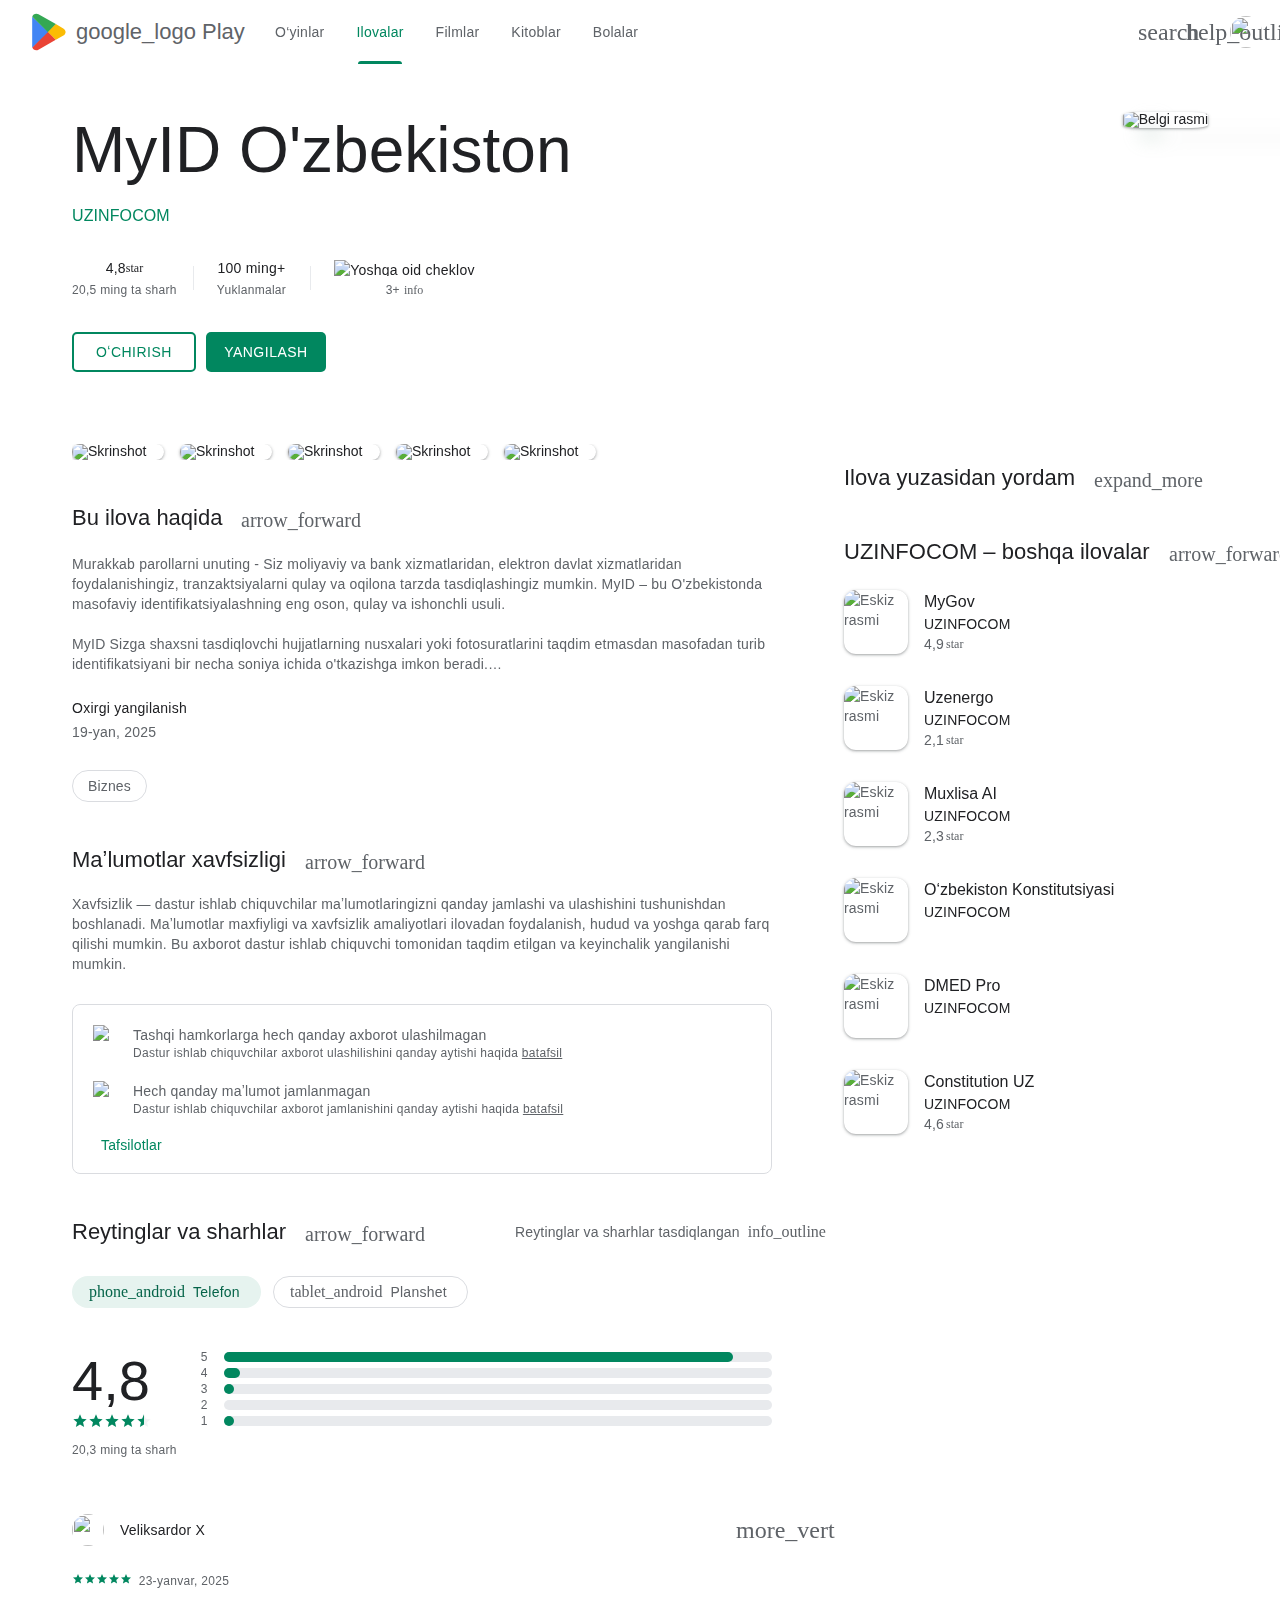
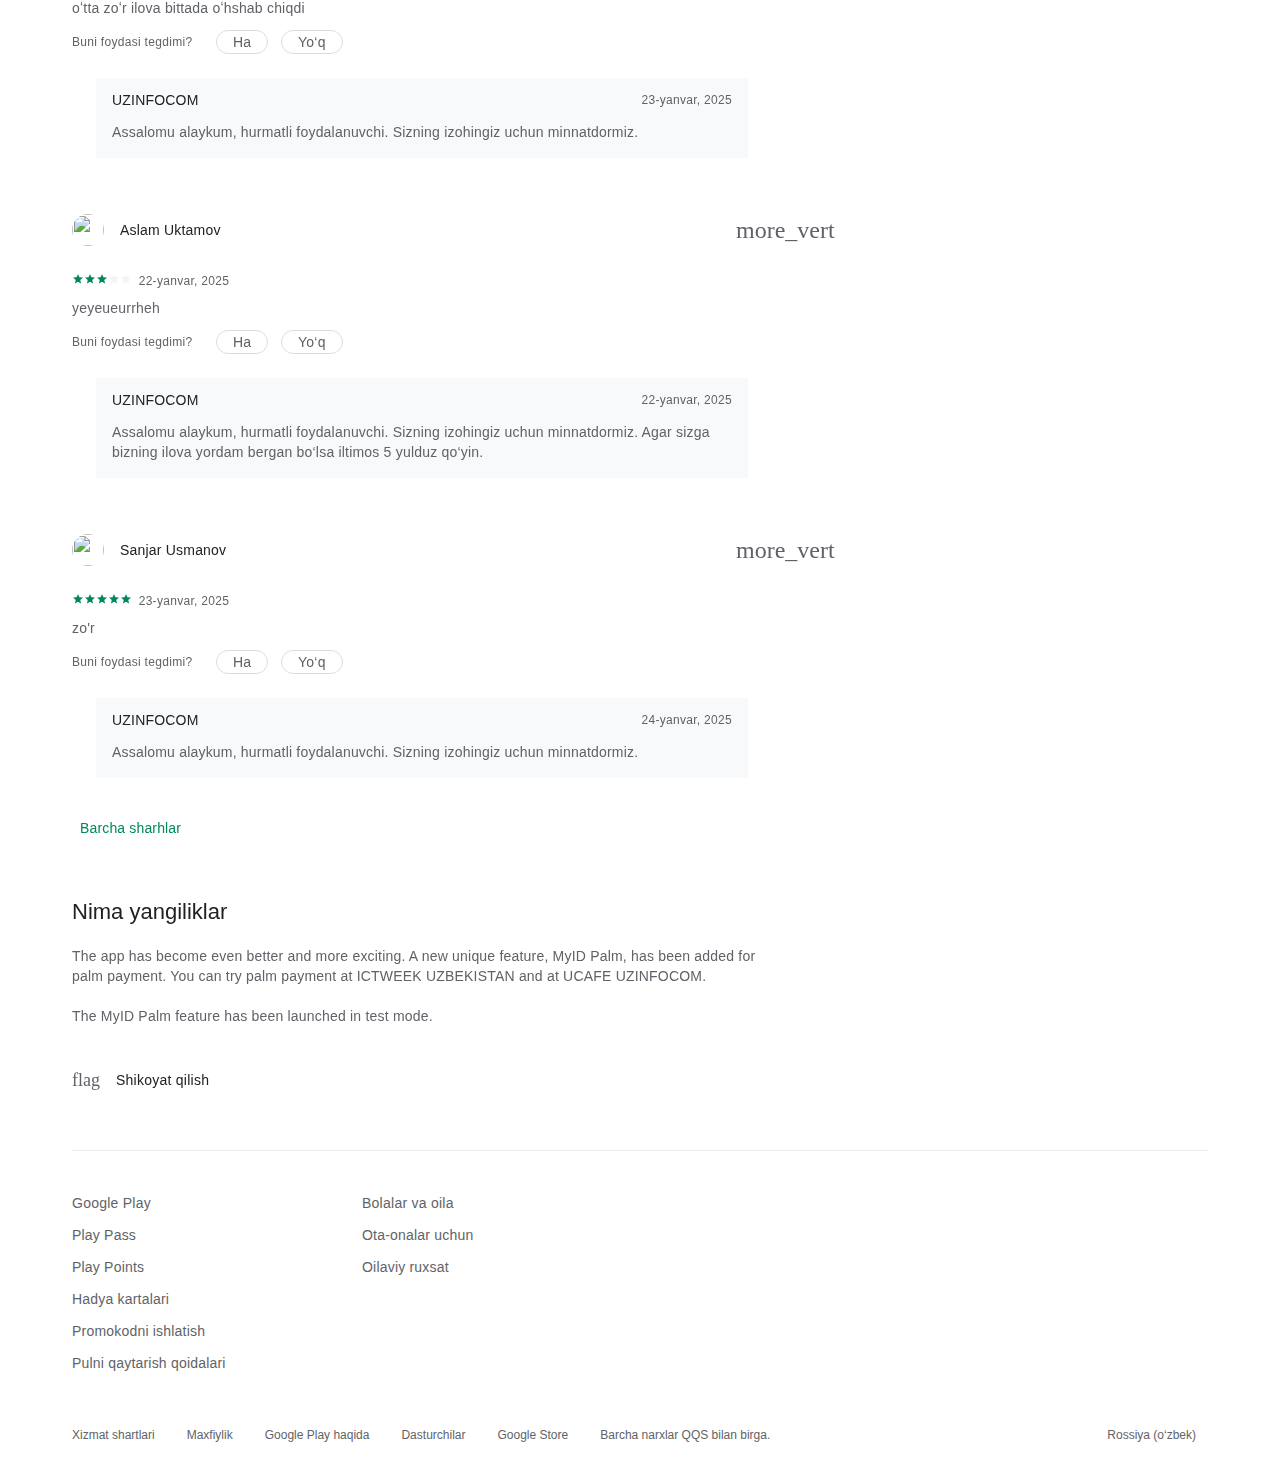
==== play/index.html @ 78b7da62 "Add files via upload" ====
<!doctype html><html lang="uz" dir="ltr"><head><meta charset="UTF-8"><link rel="preconnect" href="#//www.gstatic.com"><meta name="referrer" content="origin"><meta name="viewport" content="width=device-width, initial-scale=1"><meta name="mobile-web-app-capable" content="yes"><meta name="apple-mobile-web-app-capable" content="yes"><meta name="google-site-verification" content="sBw2N8uateIzRr93vmFze5MF_35vMk5F1wG04L5JcJE"><meta name="google-site-verification" content="PJKdyVFC5jlu_l8Wo_hirJkhs1cmitmn44fgpOc3zFc"><link rel="search" href="#/opensearch.xml" type="application/opensearchdescription+xml" title="Google Play"><link rel="shortcut icon" href="#//www.gstatic.com/android/market_images/web/favicon_v3.ico"><script data-id="_gd" nonce="9tKKB5mJsj-QflGeHt2VfQ">window.WIZ_global_data = {"DMjf6c":false,"DpimGf":false,"EBQOHc":[],"EP1ykd":["/_/*","/covid19/exposurenotifications/select","/covid19/exposurenotifications/select/*","/exchange","/exchange/*","/store/ereview","/store/ereview/","/store/linkbuilder","/store/linkbuilder/","/store/movies/device","/store/movies/device/","/web/store/ereview","/web/store/ereview/","/web/store/linkbuilder","/web/store/linkbuilder/","/web/store/movies/device","/web/store/movies/device/"],"FdrFJe":"-4213715317188483031","G8C1sd":"%.@.[[true,null,1],null,[[[]]],null,null,null,null,[null,2],null,null,null,null,null,null,null,null,null,null,null,null,null,null,[1]],[null,[[[]]],null,null,[true]],[null,[[[]]],null,[true]],[null,[[[]]]],null,null,null,null,[[[[]]]],[[[[]]]]]","GWsdKe":"uz","Im6cmf":"/_/PlayStoreUi","LVIXXb":1,"LXELPd":200,"LoQv7e":false,"MGq6v":[],"MLMWEf":2,"MT7f9b":["/PlayStoreDataService.PlayAcquireItemNewSession","Fho1U","Ngbm","/PlayStoreDataService.PlayAcquireItemExistingSession"],"MUE6Ne":"PlayStoreUi","NCxZV":"","Ovad0b":"%.@.null,null,null,\"https://www.gstatic.com/_/boq-play/_/js/k\\u003dboq-play.PlayStoreUi.uz.0Lsben2WWZE.es5.O/am\\u003dR7eZYHT0DSbNAf7R96It/d\\u003d1/excm\\u003d_b,_tp,appdetailsview/ed\\u003d1/dg\\u003d0/wt\\u003d2/ujg\\u003d1/rs\\u003dAB1caFUbRGhOQ_LVgO11_aHCx5FIpVqL3A/m\\u003d_b,_tp\"]","QEwZ9c":"%.@.[8,[20,50]],null,null,[96,108,72,100,27,183,222,8,57,169,110,11,184,16,1,139,152,194,165,68,163,211,9,71,31,195,12,64,151,150,148,113,104,55,56,145,32,34,10,122],[null,null,[[[true,null,1],null,[[[]]],null,null,null,null,[null,2],null,null,null,null,null,null,null,null,null,null,null,null,null,null,[1]],[null,[[[]]],null,null,[true]],[null,[[[]]],null,[true]],[null,[[[]]]],null,null,null,null,[[[[]]]],[[[[]]]]],[[[[7,68],[[1,73,96,103,97,58,50,92,52,112,69,19,31,101,123,74,49,80,20,10,14,79,43,42,139,63,169,95,155]]],[[7,1],[[1,73,96,103,97,58,50,92,52,112,69,19,31,101,123,74,49,80,20,10,14,79,43,42,139,63,169,95,155]]],[[7,31],[[1,73,96,103,97,58,50,92,52,112,69,19,31,101,123,74,49,80,20,10,14,79,43,42,139,63,169,95,155]]],[[7,104],[[1,73,96,103,97,58,50,92,52,112,69,19,31,101,123,74,49,80,20,10,14,79,43,42,139,63,169,95,155]]],[[7,9],[[1,73,96,103,97,58,50,92,52,112,69,19,31,101,123,74,49,80,20,10,14,79,43,42,139,63,169,95,155]]],[[7,8],[[1,73,96,103,97,58,50,92,52,112,69,19,31,101,123,74,49,80,20,10,14,79,43,42,139,63,169,95,155]]],[[7,27],[[1,73,96,103,97,58,50,92,52,112,69,19,31,101,123,74,49,80,20,10,14,79,43,42,139,63,169,95,155]]],[[7,12],[[1,73,96,103,97,58,50,92,52,112,69,19,31,101,123,74,49,80,20,10,14,79,43,42,139,63,169,95,155]]],[[7,65],[[1,73,96,103,97,58,50,92,52,112,69,19,31,101,123,74,49,80,20,10,14,79,43,42,139,63,169,95,155]]],[[7,110],[[1,73,96,103,97,58,50,92,52,112,69,19,31,101,123,74,49,80,20,10,14,79,43,42,139,63,169,95,155]]],[[7,11],[[1,73,96,103,97,58,50,92,52,112,69,19,31,101,123,74,49,80,20,10,14,79,43,42,139,63,169,95,155]]],[[7,56],[[1,73,96,103,97,58,50,92,52,112,69,19,31,101,123,74,49,80,20,10,14,79,43,42,139,63,169,95,155]]],[[7,55],[[1,73,96,103,97,58,50,92,52,112,69,19,31,101,123,74,49,80,20,10,14,79,43,42,139,63,169,95,155]]],[[7,96],[[1,73,96,103,97,58,50,92,52,112,69,19,31,101,123,74,49,80,20,10,14,79,43,42,139,63,169,95,155]]],[[7,10],[[1,73,96,103,97,58,50,92,52,112,69,19,31,101,123,74,49,80,20,10,14,79,43,42,139,63,169,95,155]]],[[7,122],[[1,73,96,103,97,58,50,92,52,112,69,19,31,101,123,74,49,80,20,10,14,79,43,42,139,63,169,95,155]]],[[7,72],[[1,73,96,103,97,58,50,92,52,112,69,19,31,101,123,74,49,80,20,10,14,79,43,42,139,63,169,95,155]]],[[7,71],[[1,73,96,103,97,58,50,92,52,112,69,19,31,101,123,74,49,80,20,10,14,79,43,42,139,63,169,95,155]]],[[7,64],[[1,73,96,103,97,58,50,92,52,112,69,19,31,101,123,74,49,80,20,10,14,79,43,42,139,63,169,95,155]]],[[7,113],[[1,73,96,103,97,58,50,92,52,112,69,19,31,101,123,74,49,80,20,10,14,79,43,42,139,63,169,95,155]]],[[7,139],[[1,73,96,103,97,58,50,92,52,112,69,19,31,101,123,74,49,80,20,10,14,79,43,42,139,63,169,95,155]]],[[7,150],[[1,73,96,103,97,58,50,92,52,112,69,19,31,101,123,74,49,80,20,10,14,79,43,42,139,63,169,95,155]]],[[7,169],[[1,73,96,103,97,58,50,92,52,112,69,19,31,101,123,74,49,80,20,10,14,79,43,42,139,63,169,95,155]]],[[7,165],[[1,73,96,103,97,58,50,92,52,112,69,19,31,101,123,74,49,80,20,10,14,79,43,42,139,63,169,95,155]]],[[7,151],[[1,73,96,103,97,58,50,92,52,112,69,19,31,101,123,74,49,80,20,10,14,79,43,42,139,63,169,95,155]]],[[7,163],[[1,73,96,103,97,58,50,92,52,112,69,19,31,101,123,74,49,80,20,10,14,79,43,42,139,63,169,95,155]]],[[7,32],[[1,73,96,103,97,58,50,92,52,112,69,19,31,101,123,74,49,80,20,10,14,79,43,42,139,63,169,95,155]]],[[7,16],[[1,73,96,103,97,58,50,92,52,112,69,19,31,101,123,74,49,80,20,10,14,79,43,42,139,63,169,95,155]]],[[7,108],[[1,73,96,103,97,58,50,92,52,112,69,19,31,101,123,74,49,80,20,10,14,79,43,42,139,63,169,95,155]]],[[7,100],[[1,73,96,103,97,58,50,92,52,112,69,19,31,101,123,74,49,80,20,10,14,79,43,42,139,63,169,95,155]]],[[7,194],[[1,73,96,103,97,58,50,92,52,112,69,19,31,101,123,74,49,80,20,10,14,79,43,42,139,63,169,95,155]]],[[7,211],[[1,73,96,103,97,58,50,92,52,112,69,19,31,101,123,74,49,80,20,10,14,79,43,42,139,63,169,95,155]]],[[7,184],[[1,73,96,103,97,58,50,92,52,112,69,19,31,101,123,74,49,80,20,10,14,79,43,42,139,63,169,95,155]]],[[7,183],[[1,73,96,103,97,58,50,92,52,112,69,19,31,101,123,74,49,80,20,10,14,79,43,42,139,63,169,95,155]]],[[9,68],[[1,7,9,24,12,31,5,15,27,8,13,10]]],[[9,1],[[1,7,9,24,12,31,5,15,27,8,13,10]]],[[9,31],[[1,7,9,24,12,31,5,15,27,8,13,10]]],[[9,104],[[1,7,9,24,12,31,5,15,27,8,13,10]]],[[9,9],[[1,7,9,24,12,31,5,15,27,8,13,10]]],[[9,8],[[1,7,9,24,12,31,5,15,27,8,13,10]]],[[9,27],[[1,7,9,24,12,31,5,15,27,8,13,10]]],[[9,12],[[1,7,9,24,12,31,5,15,27,8,13,10]]],[[9,65],[[1,7,9,24,12,31,5,15,27,8,13,10]]],[[9,110],[[1,7,9,24,12,31,5,15,27,8,13,10]]],[[9,11],[[1,7,9,24,12,31,5,15,27,8,13,10]]],[[9,56],[[1,7,9,24,12,31,5,15,27,8,13,10]]],[[9,55],[[1,7,9,24,12,31,5,15,27,8,13,10]]],[[9,96],[[1,7,9,24,12,31,5,15,27,8,13,10]]],[[9,10],[[1,7,9,24,12,31,5,15,27,8,13,10]]],[[9,122],[[1,7,9,24,12,31,5,15,27,8,13,10]]],[[9,72],[[1,7,9,24,12,31,5,15,27,8,13,10]]],[[9,71],[[1,7,9,24,12,31,5,15,27,8,13,10]]],[[9,64],[[1,7,9,24,12,31,5,15,27,8,13,10]]],[[9,113],[[1,7,9,24,12,31,5,15,27,8,13,10]]],[[9,139],[[1,7,9,24,12,31,5,15,27,8,13,10]]],[[9,150],[[1,7,9,24,12,31,5,15,27,8,13,10]]],[[9,169],[[1,7,9,24,12,31,5,15,27,8,13,10]]],[[9,165],[[1,7,9,24,12,31,5,15,27,8,13,10]]],[[9,151],[[1,7,9,24,12,31,5,15,27,8,13,10]]],[[9,163],[[1,7,9,24,12,31,5,15,27,8,13,10]]],[[9,32],[[1,7,9,24,12,31,5,15,27,8,13,10]]],[[9,16],[[1,7,9,24,12,31,5,15,27,8,13,10]]],[[9,108],[[1,7,9,24,12,31,5,15,27,8,13,10]]],[[9,100],[[1,7,9,24,12,31,5,15,27,8,13,10]]],[[9,194],[[1,7,9,24,12,31,5,15,27,8,13,10]]],[[9,211],[[1,7,9,24,12,31,5,15,27,8,13,10]]],[[9,184],[[1,7,9,24,12,31,5,15,27,8,13,10]]],[[9,183],[[1,7,9,24,12,31,5,15,27,8,13,10]]],[[17,68],[[1,7,9,25,13,31,5,41,27,8,14,10]]],[[17,1],[[1,7,9,25,13,31,5,41,27,8,14,10]]],[[17,31],[[1,7,9,25,13,31,5,41,27,8,14,10]]],[[17,104],[[1,7,9,25,13,31,5,41,27,8,14,10]]],[[17,9],[[1,7,9,25,13,31,5,41,27,8,14,10]]],[[17,8],[[1,7,9,25,13,31,5,41,27,8,14,10]]],[[17,27],[[1,7,9,25,13,31,5,41,27,8,14,10]]],[[17,12],[[1,7,9,25,13,31,5,41,27,8,14,10]]],[[17,65],[[1,7,9,25,13,31,5,41,27,8,14,10]]],[[17,110],[[1,7,9,25,13,31,5,41,27,8,14,10]]],[[17,11],[[1,7,9,25,13,31,5,41,27,8,14,10]]],[[17,56],[[1,7,9,25,13,31,5,41,27,8,14,10]]],[[17,55],[[1,7,9,25,13,31,5,41,27,8,14,10]]],[[17,96],[[1,7,9,25,13,31,5,41,27,8,14,10]]],[[17,10],[[1,7,9,25,13,31,5,41,27,8,14,10]]],[[17,122],[[1,7,9,25,13,31,5,41,27,8,14,10]]],[[17,72],[[1,7,9,25,13,31,5,41,27,8,14,10]]],[[17,71],[[1,7,9,25,13,31,5,41,27,8,14,10]]],[[17,64],[[1,7,9,25,13,31,5,41,27,8,14,10]]],[[17,113],[[1,7,9,25,13,31,5,41,27,8,14,10]]],[[17,139],[[1,7,9,25,13,31,5,41,27,8,14,10]]],[[17,150],[[1,7,9,25,13,31,5,41,27,8,14,10]]],[[17,169],[[1,7,9,25,13,31,5,41,27,8,14,10]]],[[17,165],[[1,7,9,25,13,31,5,41,27,8,14,10]]],[[17,151],[[1,7,9,25,13,31,5,41,27,8,14,10]]],[[17,163],[[1,7,9,25,13,31,5,41,27,8,14,10]]],[[17,32],[[1,7,9,25,13,31,5,41,27,8,14,10]]],[[17,16],[[1,7,9,25,13,31,5,41,27,8,14,10]]],[[17,108],[[1,7,9,25,13,31,5,41,27,8,14,10]]],[[17,100],[[1,7,9,25,13,31,5,41,27,8,14,10]]],[[17,194],[[1,7,9,25,13,31,5,41,27,8,14,10]]],[[17,211],[[1,7,9,25,13,31,5,41,27,8,14,10]]],[[17,184],[[1,7,9,25,13,31,5,41,27,8,14,10]]],[[17,183],[[1,7,9,25,13,31,5,41,27,8,14,10]]],[[65,68],[[1,5,4,7,11,6]]],[[65,1],[[1,5,4,7,11,6]]],[[65,31],[[1,5,4,7,11,6]]],[[65,104],[[1,5,4,7,11,6]]],[[65,9],[[1,5,4,7,11,6]]],[[65,8],[[1,5,4,7,11,6]]],[[65,27],[[1,5,4,7,11,6]]],[[65,12],[[1,5,4,7,11,6]]],[[65,65],[[1,5,4,7,11,6]]],[[65,110],[[1,5,4,7,11,6]]],[[65,11],[[1,5,4,7,11,6]]],[[65,56],[[1,5,4,7,11,6]]],[[65,55],[[1,5,4,7,11,6]]],[[65,96],[[1,5,4,7,11,6]]],[[65,10],[[1,5,4,7,11,6]]],[[65,122],[[1,5,4,7,11,6]]],[[65,72],[[1,5,4,7,11,6]]],[[65,71],[[1,5,4,7,11,6]]],[[65,64],[[1,5,4,7,11,6]]],[[65,113],[[1,5,4,7,11,6]]],[[65,139],[[1,5,4,7,11,6]]],[[65,150],[[1,5,4,7,11,6]]],[[65,169],[[1,5,4,7,11,6]]],[[65,165],[[1,5,4,7,11,6]]],[[65,151],[[1,5,4,7,11,6]]],[[65,163],[[1,5,4,7,11,6]]],[[65,32],[[1,5,4,7,11,6]]],[[65,16],[[1,5,4,7,11,6]]],[[65,108],[[1,5,4,7,11,6]]],[[65,100],[[1,5,4,7,11,6]]],[[65,194],[[1,5,4,7,11,6]]],[[65,211],[[1,5,4,7,11,6]]],[[65,184],[[1,5,4,7,11,6]]],[[65,183],[[1,5,4,7,11,6]]],[[10,68],[[1,7,6,9,15,8]]],[[10,1],[[1,7,6,9,15,8]]],[[10,31],[[1,7,6,9,15,8]]],[[10,104],[[1,7,6,9,15,8]]],[[10,9],[[1,7,6,9,15,8]]],[[10,8],[[1,7,6,9,15,8]]],[[10,27],[[1,7,6,9,15,8]]],[[10,12],[[1,7,6,9,15,8]]],[[10,65],[[1,7,6,9,15,8]]],[[10,110],[[1,7,6,9,15,8]]],[[10,11],[[1,7,6,9,15,8]]],[[10,56],[[1,7,6,9,15,8]]],[[10,55],[[1,7,6,9,15,8]]],[[10,96],[[1,7,6,9,15,8]]],[[10,10],[[1,7,6,9,15,8]]],[[10,122],[[1,7,6,9,15,8]]],[[10,72],[[1,7,6,9,15,8]]],[[10,71],[[1,7,6,9,15,8]]],[[10,64],[[1,7,6,9,15,8]]],[[10,113],[[1,7,6,9,15,8]]],[[10,139],[[1,7,6,9,15,8]]],[[10,150],[[1,7,6,9,15,8]]],[[10,169],[[1,7,6,9,15,8]]],[[10,165],[[1,7,6,9,15,8]]],[[10,151],[[1,7,6,9,15,8]]],[[10,163],[[1,7,6,9,15,8]]],[[10,32],[[1,7,6,9,15,8]]],[[10,16],[[1,7,6,9,15,8]]],[[10,108],[[1,7,6,9,15,8]]],[[10,100],[[1,7,6,9,15,8]]],[[10,194],[[1,7,6,9,15,8]]],[[10,211],[[1,7,6,9,15,8]]],[[10,184],[[1,7,6,9,15,8]]],[[10,183],[[1,7,6,9,15,8]]],[[58,68],[[5,3,1,2,6,8]]],[[58,1],[[5,3,1,2,6,8]]],[[58,31],[[5,3,1,2,6,8]]],[[58,104],[[5,3,1,2,6,8]]],[[58,9],[[5,3,1,2,6,8]]],[[58,8],[[5,3,1,2,6,8]]],[[58,27],[[5,3,1,2,6,8]]],[[58,12],[[5,3,1,2,6,8]]],[[58,65],[[5,3,1,2,6,8]]],[[58,110],[[5,3,1,2,6,8]]],[[58,11],[[5,3,1,2,6,8]]],[[58,56],[[5,3,1,2,6,8]]],[[58,55],[[5,3,1,2,6,8]]],[[58,96],[[5,3,1,2,6,8]]],[[58,10],[[5,3,1,2,6,8]]],[[58,122],[[5,3,1,2,6,8]]],[[58,72],[[5,3,1,2,6,8]]],[[58,71],[[5,3,1,2,6,8]]],[[58,64],[[5,3,1,2,6,8]]],[[58,113],[[5,3,1,2,6,8]]],[[58,139],[[5,3,1,2,6,8]]],[[58,150],[[5,3,1,2,6,8]]],[[58,169],[[5,3,1,2,6,8]]],[[58,165],[[5,3,1,2,6,8]]],[[58,151],[[5,3,1,2,6,8]]],[[58,163],[[5,3,1,2,6,8]]],[[58,32],[[5,3,1,2,6,8]]],[[58,16],[[5,3,1,2,6,8]]],[[58,108],[[5,3,1,2,6,8]]],[[58,100],[[5,3,1,2,6,8]]],[[58,194],[[5,3,1,2,6,8]]],[[58,211],[[5,3,1,2,6,8]]],[[58,184],[[5,3,1,2,6,8]]],[[58,183],[[5,3,1,2,6,8]]],[[44,68],[[3,4,9,6,7,2,8,1,10,11,5]]],[[44,1],[[3,4,9,6,7,2,8,1,10,11,5]]],[[44,31],[[3,4,9,6,7,2,8,1,10,11,5]]],[[44,104],[[3,4,9,6,7,2,8,1,10,11,5]]],[[44,9],[[3,4,9,6,7,2,8,1,10,11,5]]],[[44,8],[[3,4,9,6,7,2,8,1,10,11,5]]],[[44,27],[[3,4,9,6,7,2,8,1,10,11,5]]],[[44,12],[[3,4,9,6,7,2,8,1,10,11,5]]],[[44,65],[[3,4,9,6,7,2,8,1,10,11,5]]],[[44,110],[[3,4,9,6,7,2,8,1,10,11,5]]],[[44,11],[[3,4,9,6,7,2,8,1,10,11,5]]],[[44,56],[[3,4,9,6,7,2,8,1,10,11,5]]],[[44,55],[[3,4,9,6,7,2,8,1,10,11,5]]],[[44,96],[[3,4,9,6,7,2,8,1,10,11,5]]],[[44,10],[[3,4,9,6,7,2,8,1,10,11,5]]],[[44,122],[[3,4,9,6,7,2,8,1,10,11,5]]],[[44,72],[[3,4,9,6,7,2,8,1,10,11,5]]],[[44,71],[[3,4,9,6,7,2,8,1,10,11,5]]],[[44,64],[[3,4,9,6,7,2,8,1,10,11,5]]],[[44,113],[[3,4,9,6,7,2,8,1,10,11,5]]],[[44,139],[[3,4,9,6,7,2,8,1,10,11,5]]],[[44,150],[[3,4,9,6,7,2,8,1,10,11,5]]],[[44,169],[[3,4,9,6,7,2,8,1,10,11,5]]],[[44,165],[[3,4,9,6,7,2,8,1,10,11,5]]],[[44,151],[[3,4,9,6,7,2,8,1,10,11,5]]],[[44,163],[[3,4,9,6,7,2,8,1,10,11,5]]],[[44,32],[[3,4,9,6,7,2,8,1,10,11,5]]],[[44,16],[[3,4,9,6,7,2,8,1,10,11,5]]],[[44,108],[[3,4,9,6,7,2,8,1,10,11,5]]],[[44,100],[[3,4,9,6,7,2,8,1,10,11,5]]],[[44,194],[[3,4,9,6,7,2,8,1,10,11,5]]],[[44,211],[[3,4,9,6,7,2,8,1,10,11,5]]],[[44,184],[[3,4,9,6,7,2,8,1,10,11,5]]],[[44,183],[[3,4,9,6,7,2,8,1,10,11,5]]],[[1,68],[[1,5,14,38,19,29,34,4,12,11,6,30,43,40,42,16,10,7]]],[[1,1],[[1,5,14,38,19,29,34,4,12,11,6,30,43,40,42,16,10,7]]],[[1,31],[[1,5,14,38,19,29,34,4,12,11,6,30,43,40,42,16,10,7]]],[[1,104],[[1,5,14,38,19,29,34,4,12,11,6,30,43,40,42,16,10,7]]],[[1,9],[[1,5,14,38,19,29,34,4,12,11,6,30,43,40,42,16,10,7]]],[[1,8],[[1,5,14,38,19,29,34,4,12,11,6,30,43,40,42,16,10,7]]],[[1,27],[[1,5,14,38,19,29,34,4,12,11,6,30,43,40,42,16,10,7]]],[[1,12],[[1,5,14,38,19,29,34,4,12,11,6,30,43,40,42,16,10,7]]],[[1,65],[[1,5,14,38,19,29,34,4,12,11,6,30,43,40,42,16,10,7]]],[[1,110],[[1,5,14,38,19,29,34,4,12,11,6,30,43,40,42,16,10,7]]],[[1,11],[[1,5,14,38,19,29,34,4,12,11,6,30,43,40,42,16,10,7]]],[[1,56],[[1,5,14,38,19,29,34,4,12,11,6,30,43,40,42,16,10,7]]],[[1,55],[[1,5,14,38,19,29,34,4,12,11,6,30,43,40,42,16,10,7]]],[[1,96],[[1,5,14,38,19,29,34,4,12,11,6,30,43,40,42,16,10,7]]],[[1,10],[[1,5,14,38,19,29,34,4,12,11,6,30,43,40,42,16,10,7]]],[[1,122],[[1,5,14,38,19,29,34,4,12,11,6,30,43,40,42,16,10,7]]],[[1,72],[[1,5,14,38,19,29,34,4,12,11,6,30,43,40,42,16,10,7]]],[[1,71],[[1,5,14,38,19,29,34,4,12,11,6,30,43,40,42,16,10,7]]],[[1,64],[[1,5,14,38,19,29,34,4,12,11,6,30,43,40,42,16,10,7]]],[[1,113],[[1,5,14,38,19,29,34,4,12,11,6,30,43,40,42,16,10,7]]],[[1,139],[[1,5,14,38,19,29,34,4,12,11,6,30,43,40,42,16,10,7]]],[[1,150],[[1,5,14,38,19,29,34,4,12,11,6,30,43,40,42,16,10,7]]],[[1,169],[[1,5,14,38,19,29,34,4,12,11,6,30,43,40,42,16,10,7]]],[[1,165],[[1,5,14,38,19,29,34,4,12,11,6,30,43,40,42,16,10,7]]],[[1,151],[[1,5,14,38,19,29,34,4,12,11,6,30,43,40,42,16,10,7]]],[[1,163],[[1,5,14,38,19,29,34,4,12,11,6,30,43,40,42,16,10,7]]],[[1,32],[[1,5,14,38,19,29,34,4,12,11,6,30,43,40,42,16,10,7]]],[[1,16],[[1,5,14,38,19,29,34,4,12,11,6,30,43,40,42,16,10,7]]],[[1,108],[[1,5,14,38,19,29,34,4,12,11,6,30,43,40,42,16,10,7]]],[[1,100],[[1,5,14,38,19,29,34,4,12,11,6,30,43,40,42,16,10,7]]],[[1,194],[[1,5,14,38,19,29,34,4,12,11,6,30,43,40,42,16,10,7]]],[[1,211],[[1,5,14,38,19,29,34,4,12,11,6,30,43,40,42,16,10,7]]],[[1,184],[[1,5,14,38,19,29,34,4,12,11,6,30,43,40,42,16,10,7]]],[[1,183],[[1,5,14,38,19,29,34,4,12,11,6,30,43,40,42,16,10,7]]],[[4,68],[[1,3,5,4,7,6,11,19,21,17,15,12,16,20]]],[[4,1],[[1,3,5,4,7,6,11,19,21,17,15,12,16,20]]],[[4,31],[[1,3,5,4,7,6,11,19,21,17,15,12,16,20]]],[[4,104],[[1,3,5,4,7,6,11,19,21,17,15,12,16,20]]],[[4,9],[[1,3,5,4,7,6,11,19,21,17,15,12,16,20]]],[[4,8],[[1,3,5,4,7,6,11,19,21,17,15,12,16,20]]],[[4,27],[[1,3,5,4,7,6,11,19,21,17,15,12,16,20]]],[[4,12],[[1,3,5,4,7,6,11,19,21,17,15,12,16,20]]],[[4,65],[[1,3,5,4,7,6,11,19,21,17,15,12,16,20]]],[[4,110],[[1,3,5,4,7,6,11,19,21,17,15,12,16,20]]],[[4,11],[[1,3,5,4,7,6,11,19,21,17,15,12,16,20]]],[[4,56],[[1,3,5,4,7,6,11,19,21,17,15,12,16,20]]],[[4,55],[[1,3,5,4,7,6,11,19,21,17,15,12,16,20]]],[[4,96],[[1,3,5,4,7,6,11,19,21,17,15,12,16,20]]],[[4,10],[[1,3,5,4,7,6,11,19,21,17,15,12,16,20]]],[[4,122],[[1,3,5,4,7,6,11,19,21,17,15,12,16,20]]],[[4,72],[[1,3,5,4,7,6,11,19,21,17,15,12,16,20]]],[[4,71],[[1,3,5,4,7,6,11,19,21,17,15,12,16,20]]],[[4,64],[[1,3,5,4,7,6,11,19,21,17,15,12,16,20]]],[[4,113],[[1,3,5,4,7,6,11,19,21,17,15,12,16,20]]],[[4,139],[[1,3,5,4,7,6,11,19,21,17,15,12,16,20]]],[[4,150],[[1,3,5,4,7,6,11,19,21,17,15,12,16,20]]],[[4,169],[[1,3,5,4,7,6,11,19,21,17,15,12,16,20]]],[[4,165],[[1,3,5,4,7,6,11,19,21,17,15,12,16,20]]],[[4,151],[[1,3,5,4,7,6,11,19,21,17,15,12,16,20]]],[[4,163],[[1,3,5,4,7,6,11,19,21,17,15,12,16,20]]],[[4,32],[[1,3,5,4,7,6,11,19,21,17,15,12,16,20]]],[[4,16],[[1,3,5,4,7,6,11,19,21,17,15,12,16,20]]],[[4,108],[[1,3,5,4,7,6,11,19,21,17,15,12,16,20]]],[[4,100],[[1,3,5,4,7,6,11,19,21,17,15,12,16,20]]],[[4,194],[[1,3,5,4,7,6,11,19,21,17,15,12,16,20]]],[[4,211],[[1,3,5,4,7,6,11,19,21,17,15,12,16,20]]],[[4,184],[[1,3,5,4,7,6,11,19,21,17,15,12,16,20]]],[[4,183],[[1,3,5,4,7,6,11,19,21,17,15,12,16,20]]],[[3,68],[[1,5,14,4,10,17]]],[[3,1],[[1,5,14,4,10,17]]],[[3,31],[[1,5,14,4,10,17]]],[[3,104],[[1,5,14,4,10,17]]],[[3,9],[[1,5,14,4,10,17]]],[[3,8],[[1,5,14,4,10,17]]],[[3,27],[[1,5,14,4,10,17]]],[[3,12],[[1,5,14,4,10,17]]],[[3,65],[[1,5,14,4,10,17]]],[[3,110],[[1,5,14,4,10,17]]],[[3,11],[[1,5,14,4,10,17]]],[[3,56],[[1,5,14,4,10,17]]],[[3,55],[[1,5,14,4,10,17]]],[[3,96],[[1,5,14,4,10,17]]],[[3,10],[[1,5,14,4,10,17]]],[[3,122],[[1,5,14,4,10,17]]],[[3,72],[[1,5,14,4,10,17]]],[[3,71],[[1,5,14,4,10,17]]],[[3,64],[[1,5,14,4,10,17]]],[[3,113],[[1,5,14,4,10,17]]],[[3,139],[[1,5,14,4,10,17]]],[[3,150],[[1,5,14,4,10,17]]],[[3,169],[[1,5,14,4,10,17]]],[[3,165],[[1,5,14,4,10,17]]],[[3,151],[[1,5,14,4,10,17]]],[[3,163],[[1,5,14,4,10,17]]],[[3,32],[[1,5,14,4,10,17]]],[[3,16],[[1,5,14,4,10,17]]],[[3,108],[[1,5,14,4,10,17]]],[[3,100],[[1,5,14,4,10,17]]],[[3,194],[[1,5,14,4,10,17]]],[[3,211],[[1,5,14,4,10,17]]],[[3,184],[[1,5,14,4,10,17]]],[[3,183],[[1,5,14,4,10,17]]],[[2,68],[[1,5,7,4,13,16,12,18]]],[[2,1],[[1,5,7,4,13,16,12,18]]],[[2,31],[[1,5,7,4,13,16,12,18]]],[[2,104],[[1,5,7,4,13,16,12,18]]],[[2,9],[[1,5,7,4,13,16,12,18]]],[[2,8],[[1,5,7,4,13,16,12,18]]],[[2,27],[[1,5,7,4,13,16,12,18]]],[[2,12],[[1,5,7,4,13,16,12,18]]],[[2,65],[[1,5,7,4,13,16,12,18]]],[[2,110],[[1,5,7,4,13,16,12,18]]],[[2,11],[[1,5,7,4,13,16,12,18]]],[[2,56],[[1,5,7,4,13,16,12,18]]],[[2,55],[[1,5,7,4,13,16,12,18]]],[[2,96],[[1,5,7,4,13,16,12,18]]],[[2,10],[[1,5,7,4,13,16,12,18]]],[[2,122],[[1,5,7,4,13,16,12,18]]],[[2,72],[[1,5,7,4,13,16,12,18]]],[[2,71],[[1,5,7,4,13,16,12,18]]],[[2,64],[[1,5,7,4,13,16,12,18]]],[[2,113],[[1,5,7,4,13,16,12,18]]],[[2,139],[[1,5,7,4,13,16,12,18]]],[[2,150],[[1,5,7,4,13,16,12,18]]],[[2,169],[[1,5,7,4,13,16,12,18]]],[[2,165],[[1,5,7,4,13,16,12,18]]],[[2,151],[[1,5,7,4,13,16,12,18]]],[[2,163],[[1,5,7,4,13,16,12,18]]],[[2,32],[[1,5,7,4,13,16,12,18]]],[[2,16],[[1,5,7,4,13,16,12,18]]],[[2,108],[[1,5,7,4,13,16,12,18]]],[[2,100],[[1,5,7,4,13,16,12,18]]],[[2,194],[[1,5,7,4,13,16,12,18]]],[[2,211],[[1,5,7,4,13,16,12,18]]],[[2,184],[[1,5,7,4,13,16,12,18]]],[[2,183],[[1,5,7,4,13,16,12,18]]]]]],null,null,[[[1,2],[10,8,9]]]]","Qg1lib":"%.@.[\"com.ncsoft.lineagem19\",\"com.ncsoft.lineage2m19\",\"com.ncsoft.bns2\",\"com.ncsoft.bns219\",\"com.ncsoft.lineage2mjp\",\"com.ncsoft.lineage2mtw\",\"com.ncsoft.lineagew\",\"com.ncsoft.lineage2mnu\",\"jp.co.ncjapan.janryumon\",\"jp.co.ncjapan.lineagem\"]]","QrtxK":"","S06Grb":"","S6lZl":113040485,"SokvV":[3,4,5],"TSDtV":"%.@.[[null,[[45646511,2,null,null,null,null,\"HG5wN\"],[45585585,null,false,null,null,null,\"RazRib\"],[45656778,null,null,null,null,null,\"GsBGQd\",[\"[]\"]],[45532426,null,true,null,null,null,\"EnMXV\"],[45585581,null,false,null,null,null,\"rk1jkd\"],[45585579,null,true,null,null,null,\"KPR7X\"],[45585528,null,true,null,null,null,\"Zmw3oc\"],[45585564,null,false,null,null,null,\"Mutdpf\"],[45585552,null,null,null,\"\",null,\"fpvLbe\"],[45619583,null,true,null,null,null,\"X1abfc\"],[45585521,null,true,null,null,null,\"tb9LT\"],[45585519,null,false,null,null,null,\"OebZcd\"],[45585526,null,false,null,null,null,\"WuTPob\"],[45532425,null,true,null,null,null,\"EYlEjd\"],[45585531,3,null,null,null,null,\"RBBelb\"],[45585523,null,false,null,null,null,\"FJKcPe\"],[45645452,null,false,null,null,null,\"j7LdIc\"],[45585511,null,false,null,null,null,\"nKqANc\"],[45671179,null,false,null,null,null,\"s9jHdd\"],[45585532,null,null,null,\"oboCvq5vH0rgezWbrRm0PMBx6ZoV\",null,\"IL7Jl\"],[45585525,null,false,null,null,null,\"ARMxqe\"],[45621481,null,true,null,null,null,\"v4bKEc\"],[45532447,null,null,null,null,null,\"clz8We\",[\"[]\"]],[45674262,null,false,null,null,null,\"UXkjfc\"],[45585604,null,false,null,null,null,\"aD8FJf\"],[45532420,null,true,null,null,null,\"vqgQZb\"],[45452104,null,null,null,\"https://families.google.com\",null,\"gnTgwc\"],[45585520,null,false,null,null,null,\"fprT2c\"],[45585518,null,true,null,null,null,\"i2PEZd\"],[45585543,null,null,null,\"https://play.google.com\",null,\"Mrhm1c\"],[45585569,null,false,null,null,null,\"Zy7HEe\"],[45658997,7,null,null,null,null,\"BIe4\"],[45532422,null,false,null,null,null,\"I7Folf\"],[45585548,null,true,null,null,null,\"fB4c4d\"],[45585607,null,false,null,null,null,\"eQLVof\"],[45450722,null,true,null,null,null,\"b1Rcdc\"],[45630925,null,false,null,null,null,\"aRrBV\"],[45585576,null,false,null,null,null,\"aQtb3d\"],[45648689,null,false,null,null,null,\"oQYjuf\"],[45585544,65,null,null,null,null,\"MhR8Kc\"],[45585570,-1,null,null,null,null,\"Qrnzfb\"],[45625922,3,null,null,null,null,\"i3Plnc\"],[45648604,null,false,null,null,null,\"fnQjTe\"],[45653637,null,true,null,null,null,\"FvcKPe\"],[45628713,null,true,null,null,null,\"pU8Hj\"],[45585596,null,true,null,null,null,\"Zffwxe\"],[45630926,null,false,null,null,null,\"s8pm2b\"],[45585562,null,true,null,null,null,\"dReiAb\"],[45585557,5000,null,null,null,null,\"LoidIe\"],[45585599,null,false,null,null,null,\"E7CtC\"],[45585567,null,true,null,null,null,\"Pe42Jb\"],[45585593,null,false,null,null,null,\"rPAkde\"],[45585546,null,false,null,null,null,\"ptiYyf\"],[45585545,2000,null,null,null,null,\"p5PULb\"],[45585539,null,true,null,null,null,\"tg9VQb\"],[45585595,null,false,null,null,null,\"DfjUYc\"],[45585527,null,true,null,null,null,\"ZKaGye\"],[45532421,null,null,null,\"https://support.google.com/googleplay?p\\u003dgames_pc_release_notes\",null,\"foOPBb\"],[45532445,30,null,null,null,null,\"poOT1b\"],[45626643,null,null,null,null,null,\"INatoc\",[\"[2419200]\"]],[45585561,null,true,null,null,null,\"FruO9e\"],[45585522,null,true,null,null,null,\"MPFWAf\"],[45585594,null,true,null,null,null,\"aUHtTb\"],[45585524,null,false,null,null,null,\"chNFw\"],[45616008,null,true,null,null,null,\"nsjXTe\"],[45653450,null,false,null,null,null,\"Ujqgvf\"],[45585588,null,true,null,null,null,\"I6Irt\"],[45459555,null,false,null,null,null,\"Imeoqb\"],[45585575,null,false,null,null,null,\"THgybb\"],[45585553,10000,null,null,null,null,\"tyGGu\"],[45532436,null,null,null,\"\",null,\"M7114\"],[45585536,null,true,null,null,null,\"cx4Apd\"],[45585515,15,null,null,null,null,\"a2PsTd\"],[45585535,null,null,null,\"\",null,\"CaTpee\"],[45585592,null,null,null,\"https://families.google.com\",null,\"KgdN3d\"],[45585605,null,false,null,null,null,\"pEzADd\"],[45585580,null,false,null,null,null,\"pR1E8b\"],[45617043,null,false,null,null,null,\"CXYpbb\"],[45619584,null,false,null,null,null,\"P0IDhd\"],[45638729,null,true,null,null,null,\"K5OgTb\"],[45572245,null,null,null,\"G-Q7475KZCHL\",null,\"HZEuqe\"],[45585533,null,null,null,\"EMTzwN3hq0rgezWbrRm0T5m6zUtL\",null,\"V29TZc\"],[45532429,null,null,null,null,null,\"KFjJhc\",[\"[[\\\"https://play.google.com\\\",\\\"https://tokenized.play.google.com\\\",\\\"https://drive.google.com\\\",\\\"https://photos.google.com\\\",\\\"https://one.google.com\\\",\\\"https://mail.google.com\\\",\\\"https://meet.google.com\\\",\\\"https://calendar.google.com\\\",\\\"https://www.google.com\\\"]]\"]],[45532428,null,false,null,null,null,\"B3n0Re\"],[45585549,null,false,null,null,null,\"SM46zb\"],[45615497,null,null,null,null,null,\"rewb0\",[\"[300]\"]],[45585555,null,true,null,null,null,\"psXqCf\"],[45532449,null,true,null,null,null,\"QYb5sd\"],[45658781,null,false,null,null,null,\"HiMdMe\"],[45620249,null,true,null,null,null,\"A8WXbf\"],[45585540,null,true,null,null,null,\"Xg44sf\"],[45646424,null,true,null,null,null,\"fU3wG\"],[45450723,null,false,null,null,null,\"XQkE7e\"],[45634063,null,true,null,null,null,\"LMeqrb\"],[45585602,null,false,null,null,null,\"GFlWae\"],[45617377,null,false,null,null,null,\"g0eaqd\"],[45585586,null,true,null,null,null,\"LYd92\"],[45615496,null,null,null,null,null,\"Y5NaYc\",[\"[5]\"]],[45622438,null,true,null,null,null,\"wjMsJf\"],[45669546,null,false,null,null,null,\"RiEJG\"],[45585559,null,null,null,\"https://debug-settings.corp.google.com/play\",null,\"CyQivc\"],[45585537,null,true,null,null,null,\"AcwUne\"],[45670958,null,false,null,null,null,\"s1HSU\"],[45634790,null,true,null,null,null,\"RmlKNe\"],[45585566,null,false,null,null,null,\"d9CX6d\"],[45663671,null,true,null,null,null,\"oB3lz\"],[45532443,200,null,null,null,null,\"qGolp\"],[45572247,null,false,null,null,null,\"AQkWn\"],[45634053,null,true,null,null,null,\"u7xT\"],[45532424,null,null,null,null,null,\"WQ8Xbc\",[\"[2]\"]],[45585587,null,false,null,null,null,\"bAz1Mc\"],[45585600,null,false,null,null,null,\"pzAK0c\"],[45637887,null,true,null,null,null,\"fKCPn\"],[45613903,null,false,null,null,null,\"RWXOjd\"],[45585582,null,null,null,\"6LcA2tEZAAAAAJj7FTYTF9cZ4NL3ShgBCBfkWov0\",null,\"OjalFd\"],[45638728,null,null,null,null,null,\"llWJAe\",[\"[[\\\"9sBqvA3ko6Q\\\",\\\"i4b9kPaBScI.P\\\"]]\"]],[45622048,null,true,null,null,null,\"cTfn2d\"],[45532437,null,null,null,\"GTM-K59689F\",null,\"VPz2Af\"],[45585551,null,true,null,null,null,\"IQs8t\"],[45585603,null,false,null,null,null,\"gyEuAb\"],[45585512,null,false,null,null,null,\"J8YB1e\"],[45585565,null,true,null,null,null,\"A0DEmf\"],[45622636,null,false,null,null,null,\"VYC7gf\"],[45647162,null,true,null,null,null,\"OgTQLd\"],[45585560,null,true,null,null,null,\"cr1v5e\"],[45585534,null,null,null,\"https://tokenized.play.google.com\",null,\"PQLgYe\"],[45622643,null,true,null,null,null,\"FFHzG\"],[45616217,null,false,null,null,null,\"x4Hlt\"],[45532435,null,null,null,\"UA-19995903-1\",null,\"nnMukb\"],[45532438,null,true,null,null,null,\"NIiK2e\"],[45585514,null,false,null,null,null,\"ULJnKc\"],[45585578,null,true,null,null,null,\"tLoQze\"],[45585590,null,false,null,null,null,\"PYSMNe\"],[45532448,null,false,null,null,null,\"aaCYGd\"],[45585598,null,true,null,null,null,\"HTQoVd\"],[45532444,30,null,null,null,null,\"VtjFgf\"],[45532439,null,false,null,null,null,\"jyWqRb\"],[45585574,null,false,null,null,null,\"Dc2VOe\"],[45585568,null,false,null,null,null,\"a7h6Jd\"],[45633874,null,false,null,null,null,\"mlJWCb\"],[45585510,null,false,null,null,null,\"erJFye\"],[45572246,null,true,null,null,null,\"zRvUdd\"],[45585577,null,false,null,null,null,\"Me2lie\"],[45585572,null,false,null,null,null,\"W2t1Bc\"],[45532440,null,true,null,null,null,\"RVkehb\"],[45532433,null,null,null,\"https://support.google.com/googleplay?p\\u003dpc_requirements\",null,\"RgZinf\"],[45673254,null,false,null,null,null,\"Xz0H1b\"],[45626265,null,null,null,null,null,\"AHh4wc\",[\"[[\\\"com.devsisters.cba\\\",\\\"com.gameloft.anmp.disney.speedstorm\\\",\\\"com.krafton.dndm\\\",\\\"com.proxima.dfm\\\"]]\"]],[45572248,null,false,null,null,null,\"CT79jb\"],[45585541,null,true,null,null,null,\"rMkm6b\"],[45631268,null,false,null,null,null,\"d6er6c\"],[45639339,null,false,null,null,null,\"jQsGwf\"],[45585550,null,null,null,\"https://tokenized.play.google.com\",null,\"kh7qD\"],[45585606,null,false,null,null,null,\"dZjedc\"],[45585597,null,true,null,null,null,\"D3c8W\"],[45669179,null,null,null,null,null,\"x3oAMb\",[\"[[\\\"fbtag;no_certification_tier_untested\\\"]]\"]],[45585573,null,true,null,null,null,\"CIotCd\"],[45585556,null,true,null,null,null,\"PV2moe\"],[45532442,15,null,null,null,null,\"mDVxV\"],[45670261,null,true,null,null,null,\"cfampf\"],[45532427,null,false,null,null,null,\"ve3eab\"],[45585601,null,false,null,null,null,\"tW3o0d\"],[45617483,null,true,null,null,null,\"ckqDI\"],[45638257,null,true,null,null,null,\"QTYthe\"],[45671189,null,false,null,null,null,\"x7xjEc\"],[45532431,null,null,null,null,null,\"oHuKoc\",[\"[[1]]\"]],[45668994,null,null,null,null,null,\"d9kCmb\",[\"[[\\\"fbtag;no_certification_tier_untested\\\"]]\"]],[45617482,null,false,null,null,null,\"OSZKZd\"],[45585571,null,null,null,\"https://play.google.com/store/ereview\",null,\"TlFcIe\"],[45632661,null,false,null,null,null,\"wGXymf\"],[45585547,null,true,null,null,null,\"h23ySe\"],[45585589,null,false,null,null,null,\"XLa3ob\"]],\"CAMSEx0Wtd25KQqmpQYKs5wNCvWWNgI\\u003d\"]]]","UUFaWc":"%.@.null,1000,2]","Vvafkd":false,"Yllh3e":"%.@.1738015070085739,151686239,975608557]","aIPpv":false,"c7nB8c":false,"cCnPQ":"EhcKFQienqWI07za0ksQ9rDfzNaWn/W3AQ\u003d\u003d","cZX4qc":false,"cfb2h":"boq_playuiserver_20250122.08_p0","eD41U":"%.@.null,null,null,[[[[7,68],[[1,73,96,103,97,58,50,92,52,112,69,19,31,101,123,74,49,80,20,10,14,79,43,42,139,63,169,95,155]]],[[7,1],[[1,73,96,103,97,58,50,92,52,112,69,19,31,101,123,74,49,80,20,10,14,79,43,42,139,63,169,95,155]]],[[7,31],[[1,73,96,103,97,58,50,92,52,112,69,19,31,101,123,74,49,80,20,10,14,79,43,42,139,63,169,95,155]]],[[7,104],[[1,73,96,103,97,58,50,92,52,112,69,19,31,101,123,74,49,80,20,10,14,79,43,42,139,63,169,95,155]]],[[7,9],[[1,73,96,103,97,58,50,92,52,112,69,19,31,101,123,74,49,80,20,10,14,79,43,42,139,63,169,95,155]]],[[7,8],[[1,73,96,103,97,58,50,92,52,112,69,19,31,101,123,74,49,80,20,10,14,79,43,42,139,63,169,95,155]]],[[7,27],[[1,73,96,103,97,58,50,92,52,112,69,19,31,101,123,74,49,80,20,10,14,79,43,42,139,63,169,95,155]]],[[7,12],[[1,73,96,103,97,58,50,92,52,112,69,19,31,101,123,74,49,80,20,10,14,79,43,42,139,63,169,95,155]]],[[7,65],[[1,73,96,103,97,58,50,92,52,112,69,19,31,101,123,74,49,80,20,10,14,79,43,42,139,63,169,95,155]]],[[7,110],[[1,73,96,103,97,58,50,92,52,112,69,19,31,101,123,74,49,80,20,10,14,79,43,42,139,63,169,95,155]]],[[7,11],[[1,73,96,103,97,58,50,92,52,112,69,19,31,101,123,74,49,80,20,10,14,79,43,42,139,63,169,95,155]]],[[7,56],[[1,73,96,103,97,58,50,92,52,112,69,19,31,101,123,74,49,80,20,10,14,79,43,42,139,63,169,95,155]]],[[7,55],[[1,73,96,103,97,58,50,92,52,112,69,19,31,101,123,74,49,80,20,10,14,79,43,42,139,63,169,95,155]]],[[7,96],[[1,73,96,103,97,58,50,92,52,112,69,19,31,101,123,74,49,80,20,10,14,79,43,42,139,63,169,95,155]]],[[7,10],[[1,73,96,103,97,58,50,92,52,112,69,19,31,101,123,74,49,80,20,10,14,79,43,42,139,63,169,95,155]]],[[7,122],[[1,73,96,103,97,58,50,92,52,112,69,19,31,101,123,74,49,80,20,10,14,79,43,42,139,63,169,95,155]]],[[7,72],[[1,73,96,103,97,58,50,92,52,112,69,19,31,101,123,74,49,80,20,10,14,79,43,42,139,63,169,95,155]]],[[7,71],[[1,73,96,103,97,58,50,92,52,112,69,19,31,101,123,74,49,80,20,10,14,79,43,42,139,63,169,95,155]]],[[7,64],[[1,73,96,103,97,58,50,92,52,112,69,19,31,101,123,74,49,80,20,10,14,79,43,42,139,63,169,95,155]]],[[7,113],[[1,73,96,103,97,58,50,92,52,112,69,19,31,101,123,74,49,80,20,10,14,79,43,42,139,63,169,95,155]]],[[7,139],[[1,73,96,103,97,58,50,92,52,112,69,19,31,101,123,74,49,80,20,10,14,79,43,42,139,63,169,95,155]]],[[7,150],[[1,73,96,103,97,58,50,92,52,112,69,19,31,101,123,74,49,80,20,10,14,79,43,42,139,63,169,95,155]]],[[7,169],[[1,73,96,103,97,58,50,92,52,112,69,19,31,101,123,74,49,80,20,10,14,79,43,42,139,63,169,95,155]]],[[7,165],[[1,73,96,103,97,58,50,92,52,112,69,19,31,101,123,74,49,80,20,10,14,79,43,42,139,63,169,95,155]]],[[7,151],[[1,73,96,103,97,58,50,92,52,112,69,19,31,101,123,74,49,80,20,10,14,79,43,42,139,63,169,95,155]]],[[7,163],[[1,73,96,103,97,58,50,92,52,112,69,19,31,101,123,74,49,80,20,10,14,79,43,42,139,63,169,95,155]]],[[7,32],[[1,73,96,103,97,58,50,92,52,112,69,19,31,101,123,74,49,80,20,10,14,79,43,42,139,63,169,95,155]]],[[7,16],[[1,73,96,103,97,58,50,92,52,112,69,19,31,101,123,74,49,80,20,10,14,79,43,42,139,63,169,95,155]]],[[7,108],[[1,73,96,103,97,58,50,92,52,112,69,19,31,101,123,74,49,80,20,10,14,79,43,42,139,63,169,95,155]]],[[7,100],[[1,73,96,103,97,58,50,92,52,112,69,19,31,101,123,74,49,80,20,10,14,79,43,42,139,63,169,95,155]]],[[7,194],[[1,73,96,103,97,58,50,92,52,112,69,19,31,101,123,74,49,80,20,10,14,79,43,42,139,63,169,95,155]]],[[7,211],[[1,73,96,103,97,58,50,92,52,112,69,19,31,101,123,74,49,80,20,10,14,79,43,42,139,63,169,95,155]]],[[7,184],[[1,73,96,103,97,58,50,92,52,112,69,19,31,101,123,74,49,80,20,10,14,79,43,42,139,63,169,95,155]]],[[7,183],[[1,73,96,103,97,58,50,92,52,112,69,19,31,101,123,74,49,80,20,10,14,79,43,42,139,63,169,95,155]]],[[9,68],[[1,7,9,24,12,31,5,15,27,8,13,10]]],[[9,1],[[1,7,9,24,12,31,5,15,27,8,13,10]]],[[9,31],[[1,7,9,24,12,31,5,15,27,8,13,10]]],[[9,104],[[1,7,9,24,12,31,5,15,27,8,13,10]]],[[9,9],[[1,7,9,24,12,31,5,15,27,8,13,10]]],[[9,8],[[1,7,9,24,12,31,5,15,27,8,13,10]]],[[9,27],[[1,7,9,24,12,31,5,15,27,8,13,10]]],[[9,12],[[1,7,9,24,12,31,5,15,27,8,13,10]]],[[9,65],[[1,7,9,24,12,31,5,15,27,8,13,10]]],[[9,110],[[1,7,9,24,12,31,5,15,27,8,13,10]]],[[9,11],[[1,7,9,24,12,31,5,15,27,8,13,10]]],[[9,56],[[1,7,9,24,12,31,5,15,27,8,13,10]]],[[9,55],[[1,7,9,24,12,31,5,15,27,8,13,10]]],[[9,96],[[1,7,9,24,12,31,5,15,27,8,13,10]]],[[9,10],[[1,7,9,24,12,31,5,15,27,8,13,10]]],[[9,122],[[1,7,9,24,12,31,5,15,27,8,13,10]]],[[9,72],[[1,7,9,24,12,31,5,15,27,8,13,10]]],[[9,71],[[1,7,9,24,12,31,5,15,27,8,13,10]]],[[9,64],[[1,7,9,24,12,31,5,15,27,8,13,10]]],[[9,113],[[1,7,9,24,12,31,5,15,27,8,13,10]]],[[9,139],[[1,7,9,24,12,31,5,15,27,8,13,10]]],[[9,150],[[1,7,9,24,12,31,5,15,27,8,13,10]]],[[9,169],[[1,7,9,24,12,31,5,15,27,8,13,10]]],[[9,165],[[1,7,9,24,12,31,5,15,27,8,13,10]]],[[9,151],[[1,7,9,24,12,31,5,15,27,8,13,10]]],[[9,163],[[1,7,9,24,12,31,5,15,27,8,13,10]]],[[9,32],[[1,7,9,24,12,31,5,15,27,8,13,10]]],[[9,16],[[1,7,9,24,12,31,5,15,27,8,13,10]]],[[9,108],[[1,7,9,24,12,31,5,15,27,8,13,10]]],[[9,100],[[1,7,9,24,12,31,5,15,27,8,13,10]]],[[9,194],[[1,7,9,24,12,31,5,15,27,8,13,10]]],[[9,211],[[1,7,9,24,12,31,5,15,27,8,13,10]]],[[9,184],[[1,7,9,24,12,31,5,15,27,8,13,10]]],[[9,183],[[1,7,9,24,12,31,5,15,27,8,13,10]]],[[17,68],[[1,7,9,25,13,31,5,41,27,8,14,10]]],[[17,1],[[1,7,9,25,13,31,5,41,27,8,14,10]]],[[17,31],[[1,7,9,25,13,31,5,41,27,8,14,10]]],[[17,104],[[1,7,9,25,13,31,5,41,27,8,14,10]]],[[17,9],[[1,7,9,25,13,31,5,41,27,8,14,10]]],[[17,8],[[1,7,9,25,13,31,5,41,27,8,14,10]]],[[17,27],[[1,7,9,25,13,31,5,41,27,8,14,10]]],[[17,12],[[1,7,9,25,13,31,5,41,27,8,14,10]]],[[17,65],[[1,7,9,25,13,31,5,41,27,8,14,10]]],[[17,110],[[1,7,9,25,13,31,5,41,27,8,14,10]]],[[17,11],[[1,7,9,25,13,31,5,41,27,8,14,10]]],[[17,56],[[1,7,9,25,13,31,5,41,27,8,14,10]]],[[17,55],[[1,7,9,25,13,31,5,41,27,8,14,10]]],[[17,96],[[1,7,9,25,13,31,5,41,27,8,14,10]]],[[17,10],[[1,7,9,25,13,31,5,41,27,8,14,10]]],[[17,122],[[1,7,9,25,13,31,5,41,27,8,14,10]]],[[17,72],[[1,7,9,25,13,31,5,41,27,8,14,10]]],[[17,71],[[1,7,9,25,13,31,5,41,27,8,14,10]]],[[17,64],[[1,7,9,25,13,31,5,41,27,8,14,10]]],[[17,113],[[1,7,9,25,13,31,5,41,27,8,14,10]]],[[17,139],[[1,7,9,25,13,31,5,41,27,8,14,10]]],[[17,150],[[1,7,9,25,13,31,5,41,27,8,14,10]]],[[17,169],[[1,7,9,25,13,31,5,41,27,8,14,10]]],[[17,165],[[1,7,9,25,13,31,5,41,27,8,14,10]]],[[17,151],[[1,7,9,25,13,31,5,41,27,8,14,10]]],[[17,163],[[1,7,9,25,13,31,5,41,27,8,14,10]]],[[17,32],[[1,7,9,25,13,31,5,41,27,8,14,10]]],[[17,16],[[1,7,9,25,13,31,5,41,27,8,14,10]]],[[17,108],[[1,7,9,25,13,31,5,41,27,8,14,10]]],[[17,100],[[1,7,9,25,13,31,5,41,27,8,14,10]]],[[17,194],[[1,7,9,25,13,31,5,41,27,8,14,10]]],[[17,211],[[1,7,9,25,13,31,5,41,27,8,14,10]]],[[17,184],[[1,7,9,25,13,31,5,41,27,8,14,10]]],[[17,183],[[1,7,9,25,13,31,5,41,27,8,14,10]]],[[65,68],[[1,5,4,7,11,6]]],[[65,1],[[1,5,4,7,11,6]]],[[65,31],[[1,5,4,7,11,6]]],[[65,104],[[1,5,4,7,11,6]]],[[65,9],[[1,5,4,7,11,6]]],[[65,8],[[1,5,4,7,11,6]]],[[65,27],[[1,5,4,7,11,6]]],[[65,12],[[1,5,4,7,11,6]]],[[65,65],[[1,5,4,7,11,6]]],[[65,110],[[1,5,4,7,11,6]]],[[65,11],[[1,5,4,7,11,6]]],[[65,56],[[1,5,4,7,11,6]]],[[65,55],[[1,5,4,7,11,6]]],[[65,96],[[1,5,4,7,11,6]]],[[65,10],[[1,5,4,7,11,6]]],[[65,122],[[1,5,4,7,11,6]]],[[65,72],[[1,5,4,7,11,6]]],[[65,71],[[1,5,4,7,11,6]]],[[65,64],[[1,5,4,7,11,6]]],[[65,113],[[1,5,4,7,11,6]]],[[65,139],[[1,5,4,7,11,6]]],[[65,150],[[1,5,4,7,11,6]]],[[65,169],[[1,5,4,7,11,6]]],[[65,165],[[1,5,4,7,11,6]]],[[65,151],[[1,5,4,7,11,6]]],[[65,163],[[1,5,4,7,11,6]]],[[65,32],[[1,5,4,7,11,6]]],[[65,16],[[1,5,4,7,11,6]]],[[65,108],[[1,5,4,7,11,6]]],[[65,100],[[1,5,4,7,11,6]]],[[65,194],[[1,5,4,7,11,6]]],[[65,211],[[1,5,4,7,11,6]]],[[65,184],[[1,5,4,7,11,6]]],[[65,183],[[1,5,4,7,11,6]]],[[10,68],[[1,7,6,9,15,8]]],[[10,1],[[1,7,6,9,15,8]]],[[10,31],[[1,7,6,9,15,8]]],[[10,104],[[1,7,6,9,15,8]]],[[10,9],[[1,7,6,9,15,8]]],[[10,8],[[1,7,6,9,15,8]]],[[10,27],[[1,7,6,9,15,8]]],[[10,12],[[1,7,6,9,15,8]]],[[10,65],[[1,7,6,9,15,8]]],[[10,110],[[1,7,6,9,15,8]]],[[10,11],[[1,7,6,9,15,8]]],[[10,56],[[1,7,6,9,15,8]]],[[10,55],[[1,7,6,9,15,8]]],[[10,96],[[1,7,6,9,15,8]]],[[10,10],[[1,7,6,9,15,8]]],[[10,122],[[1,7,6,9,15,8]]],[[10,72],[[1,7,6,9,15,8]]],[[10,71],[[1,7,6,9,15,8]]],[[10,64],[[1,7,6,9,15,8]]],[[10,113],[[1,7,6,9,15,8]]],[[10,139],[[1,7,6,9,15,8]]],[[10,150],[[1,7,6,9,15,8]]],[[10,169],[[1,7,6,9,15,8]]],[[10,165],[[1,7,6,9,15,8]]],[[10,151],[[1,7,6,9,15,8]]],[[10,163],[[1,7,6,9,15,8]]],[[10,32],[[1,7,6,9,15,8]]],[[10,16],[[1,7,6,9,15,8]]],[[10,108],[[1,7,6,9,15,8]]],[[10,100],[[1,7,6,9,15,8]]],[[10,194],[[1,7,6,9,15,8]]],[[10,211],[[1,7,6,9,15,8]]],[[10,184],[[1,7,6,9,15,8]]],[[10,183],[[1,7,6,9,15,8]]],[[58,68],[[5,3,1,2,6,8]]],[[58,1],[[5,3,1,2,6,8]]],[[58,31],[[5,3,1,2,6,8]]],[[58,104],[[5,3,1,2,6,8]]],[[58,9],[[5,3,1,2,6,8]]],[[58,8],[[5,3,1,2,6,8]]],[[58,27],[[5,3,1,2,6,8]]],[[58,12],[[5,3,1,2,6,8]]],[[58,65],[[5,3,1,2,6,8]]],[[58,110],[[5,3,1,2,6,8]]],[[58,11],[[5,3,1,2,6,8]]],[[58,56],[[5,3,1,2,6,8]]],[[58,55],[[5,3,1,2,6,8]]],[[58,96],[[5,3,1,2,6,8]]],[[58,10],[[5,3,1,2,6,8]]],[[58,122],[[5,3,1,2,6,8]]],[[58,72],[[5,3,1,2,6,8]]],[[58,71],[[5,3,1,2,6,8]]],[[58,64],[[5,3,1,2,6,8]]],[[58,113],[[5,3,1,2,6,8]]],[[58,139],[[5,3,1,2,6,8]]],[[58,150],[[5,3,1,2,6,8]]],[[58,169],[[5,3,1,2,6,8]]],[[58,165],[[5,3,1,2,6,8]]],[[58,151],[[5,3,1,2,6,8]]],[[58,163],[[5,3,1,2,6,8]]],[[58,32],[[5,3,1,2,6,8]]],[[58,16],[[5,3,1,2,6,8]]],[[58,108],[[5,3,1,2,6,8]]],[[58,100],[[5,3,1,2,6,8]]],[[58,194],[[5,3,1,2,6,8]]],[[58,211],[[5,3,1,2,6,8]]],[[58,184],[[5,3,1,2,6,8]]],[[58,183],[[5,3,1,2,6,8]]],[[44,68],[[3,4,9,6,7,2,8,1,10,11,5]]],[[44,1],[[3,4,9,6,7,2,8,1,10,11,5]]],[[44,31],[[3,4,9,6,7,2,8,1,10,11,5]]],[[44,104],[[3,4,9,6,7,2,8,1,10,11,5]]],[[44,9],[[3,4,9,6,7,2,8,1,10,11,5]]],[[44,8],[[3,4,9,6,7,2,8,1,10,11,5]]],[[44,27],[[3,4,9,6,7,2,8,1,10,11,5]]],[[44,12],[[3,4,9,6,7,2,8,1,10,11,5]]],[[44,65],[[3,4,9,6,7,2,8,1,10,11,5]]],[[44,110],[[3,4,9,6,7,2,8,1,10,11,5]]],[[44,11],[[3,4,9,6,7,2,8,1,10,11,5]]],[[44,56],[[3,4,9,6,7,2,8,1,10,11,5]]],[[44,55],[[3,4,9,6,7,2,8,1,10,11,5]]],[[44,96],[[3,4,9,6,7,2,8,1,10,11,5]]],[[44,10],[[3,4,9,6,7,2,8,1,10,11,5]]],[[44,122],[[3,4,9,6,7,2,8,1,10,11,5]]],[[44,72],[[3,4,9,6,7,2,8,1,10,11,5]]],[[44,71],[[3,4,9,6,7,2,8,1,10,11,5]]],[[44,64],[[3,4,9,6,7,2,8,1,10,11,5]]],[[44,113],[[3,4,9,6,7,2,8,1,10,11,5]]],[[44,139],[[3,4,9,6,7,2,8,1,10,11,5]]],[[44,150],[[3,4,9,6,7,2,8,1,10,11,5]]],[[44,169],[[3,4,9,6,7,2,8,1,10,11,5]]],[[44,165],[[3,4,9,6,7,2,8,1,10,11,5]]],[[44,151],[[3,4,9,6,7,2,8,1,10,11,5]]],[[44,163],[[3,4,9,6,7,2,8,1,10,11,5]]],[[44,32],[[3,4,9,6,7,2,8,1,10,11,5]]],[[44,16],[[3,4,9,6,7,2,8,1,10,11,5]]],[[44,108],[[3,4,9,6,7,2,8,1,10,11,5]]],[[44,100],[[3,4,9,6,7,2,8,1,10,11,5]]],[[44,194],[[3,4,9,6,7,2,8,1,10,11,5]]],[[44,211],[[3,4,9,6,7,2,8,1,10,11,5]]],[[44,184],[[3,4,9,6,7,2,8,1,10,11,5]]],[[44,183],[[3,4,9,6,7,2,8,1,10,11,5]]],[[1,68],[[1,5,14,38,19,29,34,4,12,11,6,30,43,40,42,16,10,7]]],[[1,1],[[1,5,14,38,19,29,34,4,12,11,6,30,43,40,42,16,10,7]]],[[1,31],[[1,5,14,38,19,29,34,4,12,11,6,30,43,40,42,16,10,7]]],[[1,104],[[1,5,14,38,19,29,34,4,12,11,6,30,43,40,42,16,10,7]]],[[1,9],[[1,5,14,38,19,29,34,4,12,11,6,30,43,40,42,16,10,7]]],[[1,8],[[1,5,14,38,19,29,34,4,12,11,6,30,43,40,42,16,10,7]]],[[1,27],[[1,5,14,38,19,29,34,4,12,11,6,30,43,40,42,16,10,7]]],[[1,12],[[1,5,14,38,19,29,34,4,12,11,6,30,43,40,42,16,10,7]]],[[1,65],[[1,5,14,38,19,29,34,4,12,11,6,30,43,40,42,16,10,7]]],[[1,110],[[1,5,14,38,19,29,34,4,12,11,6,30,43,40,42,16,10,7]]],[[1,11],[[1,5,14,38,19,29,34,4,12,11,6,30,43,40,42,16,10,7]]],[[1,56],[[1,5,14,38,19,29,34,4,12,11,6,30,43,40,42,16,10,7]]],[[1,55],[[1,5,14,38,19,29,34,4,12,11,6,30,43,40,42,16,10,7]]],[[1,96],[[1,5,14,38,19,29,34,4,12,11,6,30,43,40,42,16,10,7]]],[[1,10],[[1,5,14,38,19,29,34,4,12,11,6,30,43,40,42,16,10,7]]],[[1,122],[[1,5,14,38,19,29,34,4,12,11,6,30,43,40,42,16,10,7]]],[[1,72],[[1,5,14,38,19,29,34,4,12,11,6,30,43,40,42,16,10,7]]],[[1,71],[[1,5,14,38,19,29,34,4,12,11,6,30,43,40,42,16,10,7]]],[[1,64],[[1,5,14,38,19,29,34,4,12,11,6,30,43,40,42,16,10,7]]],[[1,113],[[1,5,14,38,19,29,34,4,12,11,6,30,43,40,42,16,10,7]]],[[1,139],[[1,5,14,38,19,29,34,4,12,11,6,30,43,40,42,16,10,7]]],[[1,150],[[1,5,14,38,19,29,34,4,12,11,6,30,43,40,42,16,10,7]]],[[1,169],[[1,5,14,38,19,29,34,4,12,11,6,30,43,40,42,16,10,7]]],[[1,165],[[1,5,14,38,19,29,34,4,12,11,6,30,43,40,42,16,10,7]]],[[1,151],[[1,5,14,38,19,29,34,4,12,11,6,30,43,40,42,16,10,7]]],[[1,163],[[1,5,14,38,19,29,34,4,12,11,6,30,43,40,42,16,10,7]]],[[1,32],[[1,5,14,38,19,29,34,4,12,11,6,30,43,40,42,16,10,7]]],[[1,16],[[1,5,14,38,19,29,34,4,12,11,6,30,43,40,42,16,10,7]]],[[1,108],[[1,5,14,38,19,29,34,4,12,11,6,30,43,40,42,16,10,7]]],[[1,100],[[1,5,14,38,19,29,34,4,12,11,6,30,43,40,42,16,10,7]]],[[1,194],[[1,5,14,38,19,29,34,4,12,11,6,30,43,40,42,16,10,7]]],[[1,211],[[1,5,14,38,19,29,34,4,12,11,6,30,43,40,42,16,10,7]]],[[1,184],[[1,5,14,38,19,29,34,4,12,11,6,30,43,40,42,16,10,7]]],[[1,183],[[1,5,14,38,19,29,34,4,12,11,6,30,43,40,42,16,10,7]]],[[4,68],[[1,3,5,4,7,6,11,19,21,17,15,12,16,20]]],[[4,1],[[1,3,5,4,7,6,11,19,21,17,15,12,16,20]]],[[4,31],[[1,3,5,4,7,6,11,19,21,17,15,12,16,20]]],[[4,104],[[1,3,5,4,7,6,11,19,21,17,15,12,16,20]]],[[4,9],[[1,3,5,4,7,6,11,19,21,17,15,12,16,20]]],[[4,8],[[1,3,5,4,7,6,11,19,21,17,15,12,16,20]]],[[4,27],[[1,3,5,4,7,6,11,19,21,17,15,12,16,20]]],[[4,12],[[1,3,5,4,7,6,11,19,21,17,15,12,16,20]]],[[4,65],[[1,3,5,4,7,6,11,19,21,17,15,12,16,20]]],[[4,110],[[1,3,5,4,7,6,11,19,21,17,15,12,16,20]]],[[4,11],[[1,3,5,4,7,6,11,19,21,17,15,12,16,20]]],[[4,56],[[1,3,5,4,7,6,11,19,21,17,15,12,16,20]]],[[4,55],[[1,3,5,4,7,6,11,19,21,17,15,12,16,20]]],[[4,96],[[1,3,5,4,7,6,11,19,21,17,15,12,16,20]]],[[4,10],[[1,3,5,4,7,6,11,19,21,17,15,12,16,20]]],[[4,122],[[1,3,5,4,7,6,11,19,21,17,15,12,16,20]]],[[4,72],[[1,3,5,4,7,6,11,19,21,17,15,12,16,20]]],[[4,71],[[1,3,5,4,7,6,11,19,21,17,15,12,16,20]]],[[4,64],[[1,3,5,4,7,6,11,19,21,17,15,12,16,20]]],[[4,113],[[1,3,5,4,7,6,11,19,21,17,15,12,16,20]]],[[4,139],[[1,3,5,4,7,6,11,19,21,17,15,12,16,20]]],[[4,150],[[1,3,5,4,7,6,11,19,21,17,15,12,16,20]]],[[4,169],[[1,3,5,4,7,6,11,19,21,17,15,12,16,20]]],[[4,165],[[1,3,5,4,7,6,11,19,21,17,15,12,16,20]]],[[4,151],[[1,3,5,4,7,6,11,19,21,17,15,12,16,20]]],[[4,163],[[1,3,5,4,7,6,11,19,21,17,15,12,16,20]]],[[4,32],[[1,3,5,4,7,6,11,19,21,17,15,12,16,20]]],[[4,16],[[1,3,5,4,7,6,11,19,21,17,15,12,16,20]]],[[4,108],[[1,3,5,4,7,6,11,19,21,17,15,12,16,20]]],[[4,100],[[1,3,5,4,7,6,11,19,21,17,15,12,16,20]]],[[4,194],[[1,3,5,4,7,6,11,19,21,17,15,12,16,20]]],[[4,211],[[1,3,5,4,7,6,11,19,21,17,15,12,16,20]]],[[4,184],[[1,3,5,4,7,6,11,19,21,17,15,12,16,20]]],[[4,183],[[1,3,5,4,7,6,11,19,21,17,15,12,16,20]]],[[3,68],[[1,5,14,4,10,17]]],[[3,1],[[1,5,14,4,10,17]]],[[3,31],[[1,5,14,4,10,17]]],[[3,104],[[1,5,14,4,10,17]]],[[3,9],[[1,5,14,4,10,17]]],[[3,8],[[1,5,14,4,10,17]]],[[3,27],[[1,5,14,4,10,17]]],[[3,12],[[1,5,14,4,10,17]]],[[3,65],[[1,5,14,4,10,17]]],[[3,110],[[1,5,14,4,10,17]]],[[3,11],[[1,5,14,4,10,17]]],[[3,56],[[1,5,14,4,10,17]]],[[3,55],[[1,5,14,4,10,17]]],[[3,96],[[1,5,14,4,10,17]]],[[3,10],[[1,5,14,4,10,17]]],[[3,122],[[1,5,14,4,10,17]]],[[3,72],[[1,5,14,4,10,17]]],[[3,71],[[1,5,14,4,10,17]]],[[3,64],[[1,5,14,4,10,17]]],[[3,113],[[1,5,14,4,10,17]]],[[3,139],[[1,5,14,4,10,17]]],[[3,150],[[1,5,14,4,10,17]]],[[3,169],[[1,5,14,4,10,17]]],[[3,165],[[1,5,14,4,10,17]]],[[3,151],[[1,5,14,4,10,17]]],[[3,163],[[1,5,14,4,10,17]]],[[3,32],[[1,5,14,4,10,17]]],[[3,16],[[1,5,14,4,10,17]]],[[3,108],[[1,5,14,4,10,17]]],[[3,100],[[1,5,14,4,10,17]]],[[3,194],[[1,5,14,4,10,17]]],[[3,211],[[1,5,14,4,10,17]]],[[3,184],[[1,5,14,4,10,17]]],[[3,183],[[1,5,14,4,10,17]]],[[2,68],[[1,5,7,4,13,16,12,18]]],[[2,1],[[1,5,7,4,13,16,12,18]]],[[2,31],[[1,5,7,4,13,16,12,18]]],[[2,104],[[1,5,7,4,13,16,12,18]]],[[2,9],[[1,5,7,4,13,16,12,18]]],[[2,8],[[1,5,7,4,13,16,12,18]]],[[2,27],[[1,5,7,4,13,16,12,18]]],[[2,12],[[1,5,7,4,13,16,12,18]]],[[2,65],[[1,5,7,4,13,16,12,18]]],[[2,110],[[1,5,7,4,13,16,12,18]]],[[2,11],[[1,5,7,4,13,16,12,18]]],[[2,56],[[1,5,7,4,13,16,12,18]]],[[2,55],[[1,5,7,4,13,16,12,18]]],[[2,96],[[1,5,7,4,13,16,12,18]]],[[2,10],[[1,5,7,4,13,16,12,18]]],[[2,122],[[1,5,7,4,13,16,12,18]]],[[2,72],[[1,5,7,4,13,16,12,18]]],[[2,71],[[1,5,7,4,13,16,12,18]]],[[2,64],[[1,5,7,4,13,16,12,18]]],[[2,113],[[1,5,7,4,13,16,12,18]]],[[2,139],[[1,5,7,4,13,16,12,18]]],[[2,150],[[1,5,7,4,13,16,12,18]]],[[2,169],[[1,5,7,4,13,16,12,18]]],[[2,165],[[1,5,7,4,13,16,12,18]]],[[2,151],[[1,5,7,4,13,16,12,18]]],[[2,163],[[1,5,7,4,13,16,12,18]]],[[2,32],[[1,5,7,4,13,16,12,18]]],[[2,16],[[1,5,7,4,13,16,12,18]]],[[2,108],[[1,5,7,4,13,16,12,18]]],[[2,100],[[1,5,7,4,13,16,12,18]]],[[2,194],[[1,5,7,4,13,16,12,18]]],[[2,211],[[1,5,7,4,13,16,12,18]]],[[2,184],[[1,5,7,4,13,16,12,18]]],[[2,183],[[1,5,7,4,13,16,12,18]]]]]]","eNnkwf":"1738015070","eptZe":"/_/PlayStoreUi/","fPDxwd":[97496384,97517168,97684531],"fXOvac":["com.YoStarEN.Arknights","com.YoStarJP.Arknights","com.YoStarKR.Arknights","com.devsisters.cba","com.dts.freefiremax","com.gameloft.anmp.disney.speedstorm","com.king.farmheroessaga","com.netmarble.sololv","com.supercell.clashofclans","com.supercell.clashroyale","com.ageofeternity.global","com.topgamesinc.evony","com.gameloft.android.ANMP.GloftA9HM","com.ncsoft.lineagen"],"fjF0tb":"RU","gCXIM":false,"gGcLoe":false,"iCzhFc":false,"jLwskd":"%.@.[\"com.devsisters.cba\",\"com.gameloft.anmp.disney.speedstorm\",\"com.krafton.dndm\",\"com.proxima.dfm\"]]","jMX0id":true,"l7gp2":false,"mHdgse":true,"mPHwce":true,"nQyAE":{"LoidIe":"5000","p5PULb":"2000","ZKaGye":"true","poOT1b":"30","V29TZc":"EMTzwN3hq0rgezWbrRm0T5m6zUtL","aaCYGd":"false","rMkm6b":"true","Zmw3oc":"true","i3Plnc":"3","SM46zb":"false","RgZinf":"https://support.google.com/googleplay?p\u003dpc_requirements","CT79jb":"false","mDVxV":"15","ve3eab":"false","RBBelb":"3","IL7Jl":"oboCvq5vH0rgezWbrRm0PMBx6ZoV","AQkWn":"false","VtjFgf":"30","jyWqRb":"false","zRvUdd":"true","RVkehb":"true","oHuKoc":"%.@.[1]]","clz8We":"%.@.]","foOPBb":"https://support.google.com/googleplay?p\u003dgames_pc_release_notes","INatoc":"%.@.2419200]","HZEuqe":"G-Q7475KZCHL","qGolp":"200","mlJWCb":"false","IQs8t":"true","QYb5sd":"true","CXYpbb":"false","A0DEmf":"true","Pe42Jb":"true","MPFWAf":"true","a7h6Jd":"false","UXkjfc":"false","aD8FJf":"false","Mutdpf":"false","HTQoVd":"true","XLa3ob":"false","FJKcPe":"false","ULJnKc":"false","nKqANc":"false","a2PsTd":"15","erJFye":"false","J8YB1e":"false","pEzADd":"false","EnMXV":"true","X1abfc":"true","OebZcd":"false","pU8Hj":"true","s8pm2b":"false","dReiAb":"true","rPAkde":"false","chNFw":"false","A8WXbf":"true","d9CX6d":"false","x4Hlt":"false","CIotCd":"true","KgdN3d":"https://families.google.com","P0IDhd":"false","K5OgTb":"true","g0eaqd":"false","WQ8Xbc":"%.@.2]","gyEuAb":"false","VYC7gf":"false","cr1v5e":"true","tLoQze":"true","Dc2VOe":"false","PV2moe":"true","EYlEjd":"true","u7xT":"true","pzAK0c":"false","WuTPob":"false","i2PEZd":"true","Zy7HEe":"false","I7Folf":"false","FruO9e":"true","I6Irt":"true","THgybb":"false","wjMsJf":"true","llWJAe":"%.@.[\"9sBqvA3ko6Q\",\"i4b9kPaBScI.P\"]]","FFHzG":"true","W2t1Bc":"false","D3c8W":"true","x7xjEc":"false","XQkE7e":"false","b1Rcdc":"true","PQLgYe":"https://tokenized.play.google.com","Me2lie":"false","CaTpee":"","cx4Apd":"true","d6er6c":"false","aQtb3d":"false","E7CtC":"false","aRrBV":"false","pR1E8b":"false","nsjXTe":"true","AHh4wc":"%.@.[\"com.devsisters.cba\",\"com.gameloft.anmp.disney.speedstorm\",\"com.krafton.dndm\",\"com.proxima.dfm\"]]","ARMxqe":"false","LMeqrb":"true","vqgQZb":"true","fU3wG":"true","rk1jkd":"false","fpvLbe":"","psXqCf":"true","CyQivc":"https://debug-settings.corp.google.com/play","kh7qD":"https://tokenized.play.google.com","OjalFd":"6LcA2tEZAAAAAJj7FTYTF9cZ4NL3ShgBCBfkWov0","Zffwxe":"true","OSZKZd":"false","KPR7X":"true","fB4c4d":"true","aUHtTb":"true","bAz1Mc":"false","Qrnzfb":"-1","tW3o0d":"false","QTYthe":"true","TlFcIe":"https://play.google.com/store/ereview","RazRib":"false","eQLVof":"false","LYd92":"true","nnMukb":"UA-19995903-1","tg9VQb":"true","VPz2Af":"GTM-K59689F","NIiK2e":"true","Mrhm1c":"https://play.google.com","MhR8Kc":"65","M7114":"","Xg44sf":"true","h23ySe":"true","ptiYyf":"false","KFjJhc":"%.@.[\"https://play.google.com\",\"https://tokenized.play.google.com\",\"https://drive.google.com\",\"https://photos.google.com\",\"https://one.google.com\",\"https://mail.google.com\",\"https://meet.google.com\",\"https://calendar.google.com\",\"https://www.google.com\"]]","B3n0Re":"false","PYSMNe":"false","dZjedc":"false","AcwUne":"true","gnTgwc":"https://families.google.com","GFlWae":"false","j7LdIc":"false","DfjUYc":"false"},"oAntSd":0,"oEihce":false,"p6QVeb":"%.@.[1,9,10,11,13,14,19,20,38,43,47,49,52,58,59,63,69,70,73,74,75,78,79,80,91,92,95,96,97,100,101,103,106,112,119,129,137,139,141,145,146,149,151,155,169]]","p9hQne":"https://www.gstatic.com/_/boq-play/_/r/","qwAQke":"PlayStoreUi","qymVe":"QFiNGXY53HXTZDOd69gdYS18nT8","rtQCxc":-180,"thykhd":"AFWLbD3gIQc2RqJBUTOPYTEaaovg05Lq4dFUBB0o8osvRvXfYMQz76QZYqJk7e9B6C7NkZbpGcTtyS8FW5qbLs3wU0qsmASxB_hwSWUd7kc\u003d","u4g7r":"%.@.null,1,2]","utHyne":{"/googleplaygamesfe/bs_sw.js?xhrRoot\u003d%2F_%2FPlayStoreUi\u0026mssRowKey\u003dboq-play.PlayStoreUi.uz.0Lsben2WWZE.es5.O\u0026buildLabel\u003dboq_playuiserver_20250122.08_p0":"%.@.[null,null,null,\"/googleplaygamesfe/bs_sw.js?xhrRoot\\u003d%2F_%2FPlayStoreUi\\u0026mssRowKey\\u003dboq-play.PlayStoreUi.uz.0Lsben2WWZE.es5.O\\u0026buildLabel\\u003dboq_playuiserver_20250122.08_p0\"],\"SM46zb\"]"},"voRRwd":false,"w2btAe":"%.@.null,null,\"\",false,null,null,null,false]","weDTA":true,"x96UBf":"google.com","xn5OId":false,"xnI9P":true,"xwAfE":true,"y2FhP":"prod","yFnxrf":1884,"ybfeEf":"%.@.]","zChJod":"%.@.]","zQmIje":"RU","zcqTh":"https://accounts.google.com/ServiceLogin?service\u003dgoogleplay\u0026passive\u003d86400"};</script><script nonce="9tKKB5mJsj-QflGeHt2VfQ">(function(){'use strict';var a=window,d=a.performance,l=k();a.cc_latency_start_time=d&&d.now?0:d&&d.timing&&d.timing.navigationStart?d.timing.navigationStart:l;function k(){return d&&d.now?d.now():(new Date).getTime()}function n(e){if(d&&d.now&&d.mark){var g=d.mark(e);if(g)return g.startTime;if(d.getEntriesByName&&(e=d.getEntriesByName(e).pop()))return e.startTime}return k()}a.onaft=function(){n("aft")};a._isLazyImage=function(e){return e.hasAttribute("data-src")||e.hasAttribute("data-ils")||e.getAttribute("loading")==="lazy"};
a.l=function(e){function g(b){var c={};c[b]=k();a.cc_latency.push(c)}function m(b){var c=n("iml");b.setAttribute("data-iml",c);return c}a.cc_aid=e;a.iml_start=a.cc_latency_start_time;a.css_size=0;a.cc_latency=[];a.ccTick=g;a.onJsLoad=function(){g("jsl")};a.onCssLoad=function(){g("cssl")};a._isVisible=function(b,c){if(!c||c.style.display=="none")return!1;var f=b.defaultView;if(f&&f.getComputedStyle&&(f=f.getComputedStyle(c),f.height=="0px"||f.width=="0px"||f.visibility=="hidden"))return!1;if(!c.getBoundingClientRect)return!0;
var h=c.getBoundingClientRect();c=h.left+a.pageXOffset;f=h.top+a.pageYOffset;if(f+h.height<0||c+h.width<0||h.height<=0||h.width<=0)return!1;b=b.documentElement;return f<=(a.innerHeight||b.clientHeight)&&c<=(a.innerWidth||b.clientWidth)};a._recordImlEl=m;document.documentElement.addEventListener("load",function(b){b=b.target;var c;b.tagName!="IMG"||b.hasAttribute("data-iid")||a._isLazyImage(b)||b.hasAttribute("data-noaft")||(c=m(b));if(a.aft_counter&&(b=a.aft_counter.indexOf(b),b!==-1&&(b=a.aft_counter.splice(b,
1).length===1,a.aft_counter.length===0&&b&&c)))a.onaft(c)},!0);a.prt=-1;a.wiz_tick=function(){var b=n("prt");a.prt=b}};}).call(this);
l('MNgTFf')</script><script nonce="9tKKB5mJsj-QflGeHt2VfQ">var _F_cssRowKey = 'boq-play.PlayStoreUi.hoxGsGEowAw.L.X.O';var _F_combinedSignature = 'AB1caFUH32xTSXiFZkgCW6p9vz-ppnQV2w';function _DumpException(e) {throw e;}</script><style data-href="https://www.gstatic.com/_/boq-play/_/ss/k=boq-play.PlayStoreUi.hoxGsGEowAw.L.X.O/am=R7eZYHT0DSbNAf7R96It/d=1/ed=1/rs=AB1caFVcO7qVat81kJ1nf-RUiKRaJm8B6g/m=appdetailsview,_b,_tp" nonce="3sc2YF8EwyATZ04gR4Tg8w">html,body{height:100%;overflow:hidden}body{-webkit-font-smoothing:antialiased;-moz-osx-font-smoothing:grayscale;color:rgba(0,0,0,.87);font-family:Roboto,RobotoDraft,Helvetica,Arial,sans-serif;margin:0;-webkit-text-size-adjust:100%;-moz-text-size-adjust:100%;-ms-text-size-adjust:100%;text-size-adjust:100%}textarea{font-family:Roboto,RobotoDraft,Helvetica,Arial,sans-serif}a{text-decoration:none;color:#2962ff}img{border:none}*{-webkit-tap-highlight-color:transparent}#apps-debug-tracers{display:none}html,body{overflow:visible}body{overflow-y:scroll}@-webkit-keyframes mdc-ripple-fg-radius-in{0%{-webkit-animation-timing-function:cubic-bezier(0.4,0,0.2,1);-webkit-animation-timing-function:cubic-bezier(0.4,0,0.2,1);-o-animation-timing-function:cubic-bezier(0.4,0,0.2,1);animation-timing-function:cubic-bezier(0.4,0,0.2,1);-webkit-transform:translate(var(--mdc-ripple-fg-translate-start,0)) scale(1);-webkit-transform:translate(var(--mdc-ripple-fg-translate-start,0)) scale(1);-ms-transform:translate(var(--mdc-ripple-fg-translate-start,0)) scale(1);-o-transform:translate(var(--mdc-ripple-fg-translate-start,0)) scale(1);transform:translate(var(--mdc-ripple-fg-translate-start,0)) scale(1)}to{-webkit-transform:translate(var(--mdc-ripple-fg-translate-end,0)) scale(var(--mdc-ripple-fg-scale,1));-webkit-transform:translate(var(--mdc-ripple-fg-translate-end,0)) scale(var(--mdc-ripple-fg-scale,1));-ms-transform:translate(var(--mdc-ripple-fg-translate-end,0)) scale(var(--mdc-ripple-fg-scale,1));-o-transform:translate(var(--mdc-ripple-fg-translate-end,0)) scale(var(--mdc-ripple-fg-scale,1));transform:translate(var(--mdc-ripple-fg-translate-end,0)) scale(var(--mdc-ripple-fg-scale,1))}}@keyframes mdc-ripple-fg-radius-in{0%{-webkit-animation-timing-function:cubic-bezier(0.4,0,0.2,1);-webkit-animation-timing-function:cubic-bezier(0.4,0,0.2,1);-o-animation-timing-function:cubic-bezier(0.4,0,0.2,1);animation-timing-function:cubic-bezier(0.4,0,0.2,1);-webkit-transform:translate(var(--mdc-ripple-fg-translate-start,0)) scale(1);-webkit-transform:translate(var(--mdc-ripple-fg-translate-start,0)) scale(1);-ms-transform:translate(var(--mdc-ripple-fg-translate-start,0)) scale(1);-o-transform:translate(var(--mdc-ripple-fg-translate-start,0)) scale(1);transform:translate(var(--mdc-ripple-fg-translate-start,0)) scale(1)}to{-webkit-transform:translate(var(--mdc-ripple-fg-translate-end,0)) scale(var(--mdc-ripple-fg-scale,1));-webkit-transform:translate(var(--mdc-ripple-fg-translate-end,0)) scale(var(--mdc-ripple-fg-scale,1));-ms-transform:translate(var(--mdc-ripple-fg-translate-end,0)) scale(var(--mdc-ripple-fg-scale,1));-o-transform:translate(var(--mdc-ripple-fg-translate-end,0)) scale(var(--mdc-ripple-fg-scale,1));transform:translate(var(--mdc-ripple-fg-translate-end,0)) scale(var(--mdc-ripple-fg-scale,1))}}@-webkit-keyframes mdc-ripple-fg-opacity-in{0%{-webkit-animation-timing-function:linear;-webkit-animation-timing-function:linear;-o-animation-timing-function:linear;animation-timing-function:linear;opacity:0}to{opacity:var(--mdc-ripple-fg-opacity,0)}}@keyframes mdc-ripple-fg-opacity-in{0%{-webkit-animation-timing-function:linear;-webkit-animation-timing-function:linear;-o-animation-timing-function:linear;animation-timing-function:linear;opacity:0}to{opacity:var(--mdc-ripple-fg-opacity,0)}}@-webkit-keyframes mdc-ripple-fg-opacity-out{0%{-webkit-animation-timing-function:linear;-webkit-animation-timing-function:linear;-o-animation-timing-function:linear;animation-timing-function:linear;opacity:var(--mdc-ripple-fg-opacity,0)}to{opacity:0}}@keyframes mdc-ripple-fg-opacity-out{0%{-webkit-animation-timing-function:linear;-webkit-animation-timing-function:linear;-o-animation-timing-function:linear;animation-timing-function:linear;opacity:var(--mdc-ripple-fg-opacity,0)}to{opacity:0}}.VfPpkd-ksKsZd-XxIAqe{--mdc-ripple-fg-size:0;--mdc-ripple-left:0;--mdc-ripple-top:0;--mdc-ripple-fg-scale:1;--mdc-ripple-fg-translate-end:0;--mdc-ripple-fg-translate-start:0;-webkit-tap-highlight-color:rgba(0,0,0,0);will-change:transform,opacity;position:relative;outline:none;overflow:hidden}.VfPpkd-ksKsZd-XxIAqe::before,.VfPpkd-ksKsZd-XxIAqe::after{position:absolute;-webkit-border-radius:50%;-moz-border-radius:50%;border-radius:50%;opacity:0;pointer-events:none;content:""}.VfPpkd-ksKsZd-XxIAqe::before{-webkit-transition:opacity 15ms linear,background-color 15ms linear;-webkit-transition:opacity 15ms linear,background-color 15ms linear;-o-transition:opacity 15ms linear,background-color 15ms linear;transition:opacity 15ms linear,background-color 15ms linear;z-index:1;z-index:var(--mdc-ripple-z-index,1)}.VfPpkd-ksKsZd-XxIAqe::after{z-index:0;z-index:var(--mdc-ripple-z-index,0)}.VfPpkd-ksKsZd-XxIAqe.VfPpkd-ksKsZd-mWPk3d::before{-webkit-transform:scale(var(--mdc-ripple-fg-scale,1));-webkit-transform:scale(var(--mdc-ripple-fg-scale,1));-ms-transform:scale(var(--mdc-ripple-fg-scale,1));-o-transform:scale(var(--mdc-ripple-fg-scale,1));transform:scale(var(--mdc-ripple-fg-scale,1))}.VfPpkd-ksKsZd-XxIAqe.VfPpkd-ksKsZd-mWPk3d::after{top:0;left:0;-webkit-transform:scale(0);-webkit-transform:scale(0);-ms-transform:scale(0);-o-transform:scale(0);transform:scale(0);-webkit-transform-origin:center center;-webkit-transform-origin:center center;-ms-transform-origin:center center;-o-transform-origin:center center;transform-origin:center center}.VfPpkd-ksKsZd-XxIAqe.VfPpkd-ksKsZd-mWPk3d-OWXEXe-ZNMTqd::after{top:var(--mdc-ripple-top,0);left:var(--mdc-ripple-left,0)}.VfPpkd-ksKsZd-XxIAqe.VfPpkd-ksKsZd-mWPk3d-OWXEXe-Tv8l5d-lJfZMc::after{-webkit-animation:mdc-ripple-fg-radius-in 225ms forwards,mdc-ripple-fg-opacity-in 75ms forwards;-webkit-animation:mdc-ripple-fg-radius-in 225ms forwards,mdc-ripple-fg-opacity-in 75ms forwards;-o-animation:mdc-ripple-fg-radius-in 225ms forwards,mdc-ripple-fg-opacity-in 75ms forwards;animation:mdc-ripple-fg-radius-in 225ms forwards,mdc-ripple-fg-opacity-in 75ms forwards}.VfPpkd-ksKsZd-XxIAqe.VfPpkd-ksKsZd-mWPk3d-OWXEXe-Tv8l5d-OmS1vf::after{-webkit-animation:mdc-ripple-fg-opacity-out 150ms;-webkit-animation:mdc-ripple-fg-opacity-out 150ms;-o-animation:mdc-ripple-fg-opacity-out 150ms;animation:mdc-ripple-fg-opacity-out 150ms;-webkit-transform:translate(var(--mdc-ripple-fg-translate-end,0)) scale(var(--mdc-ripple-fg-scale,1));-webkit-transform:translate(var(--mdc-ripple-fg-translate-end,0)) scale(var(--mdc-ripple-fg-scale,1));-ms-transform:translate(var(--mdc-ripple-fg-translate-end,0)) scale(var(--mdc-ripple-fg-scale,1));-o-transform:translate(var(--mdc-ripple-fg-translate-end,0)) scale(var(--mdc-ripple-fg-scale,1));transform:translate(var(--mdc-ripple-fg-translate-end,0)) scale(var(--mdc-ripple-fg-scale,1))}.VfPpkd-ksKsZd-XxIAqe::before,.VfPpkd-ksKsZd-XxIAqe::after{top:-webkit-calc(50% - 100%);top:-moz-calc(50% - 100%);top:calc(50% - 100%);left:-webkit-calc(50% - 100%);left:-moz-calc(50% - 100%);left:calc(50% - 100%);width:200%;height:200%}.VfPpkd-ksKsZd-XxIAqe.VfPpkd-ksKsZd-mWPk3d::after{width:var(--mdc-ripple-fg-size,100%);height:var(--mdc-ripple-fg-size,100%)}.VfPpkd-ksKsZd-XxIAqe[data-mdc-ripple-is-unbounded],.VfPpkd-ksKsZd-mWPk3d-OWXEXe-ZNMTqd{overflow:visible}.VfPpkd-ksKsZd-XxIAqe[data-mdc-ripple-is-unbounded]::before,.VfPpkd-ksKsZd-XxIAqe[data-mdc-ripple-is-unbounded]::after,.VfPpkd-ksKsZd-mWPk3d-OWXEXe-ZNMTqd::before,.VfPpkd-ksKsZd-mWPk3d-OWXEXe-ZNMTqd::after{top:-webkit-calc(50% - 50%);top:-moz-calc(50% - 50%);top:calc(50% - 50%);left:-webkit-calc(50% - 50%);left:-moz-calc(50% - 50%);left:calc(50% - 50%);width:100%;height:100%}.VfPpkd-ksKsZd-XxIAqe[data-mdc-ripple-is-unbounded].VfPpkd-ksKsZd-mWPk3d::before,.VfPpkd-ksKsZd-XxIAqe[data-mdc-ripple-is-unbounded].VfPpkd-ksKsZd-mWPk3d::after,.VfPpkd-ksKsZd-mWPk3d-OWXEXe-ZNMTqd.VfPpkd-ksKsZd-mWPk3d::before,.VfPpkd-ksKsZd-mWPk3d-OWXEXe-ZNMTqd.VfPpkd-ksKsZd-mWPk3d::after{top:var(--mdc-ripple-top,calc(50% - 50%));left:var(--mdc-ripple-left,calc(50% - 50%));width:var(--mdc-ripple-fg-size,100%);height:var(--mdc-ripple-fg-size,100%)}.VfPpkd-ksKsZd-XxIAqe[data-mdc-ripple-is-unbounded].VfPpkd-ksKsZd-mWPk3d::after,.VfPpkd-ksKsZd-mWPk3d-OWXEXe-ZNMTqd.VfPpkd-ksKsZd-mWPk3d::after{width:var(--mdc-ripple-fg-size,100%);height:var(--mdc-ripple-fg-size,100%)}.VfPpkd-ksKsZd-XxIAqe::before,.VfPpkd-ksKsZd-XxIAqe::after{background-color:#000;background-color:var(--mdc-ripple-color,#000)}.VfPpkd-ksKsZd-XxIAqe:hover::before,.VfPpkd-ksKsZd-XxIAqe.VfPpkd-ksKsZd-XxIAqe-OWXEXe-ZmdkE::before{opacity:.04;opacity:var(--mdc-ripple-hover-opacity,0.04)}.VfPpkd-ksKsZd-XxIAqe.VfPpkd-ksKsZd-mWPk3d-OWXEXe-AHe6Kc-XpnDCe::before,.VfPpkd-ksKsZd-XxIAqe:not(.VfPpkd-ksKsZd-mWPk3d):focus::before{-webkit-transition-duration:75ms;-webkit-transition-duration:75ms;-o-transition-duration:75ms;transition-duration:75ms;opacity:.12;opacity:var(--mdc-ripple-focus-opacity,0.12)}.VfPpkd-ksKsZd-XxIAqe:not(.VfPpkd-ksKsZd-mWPk3d)::after{-webkit-transition:opacity 150ms linear;-webkit-transition:opacity 150ms linear;-o-transition:opacity 150ms linear;transition:opacity 150ms linear}.VfPpkd-ksKsZd-XxIAqe:not(.VfPpkd-ksKsZd-mWPk3d):active::after{-webkit-transition-duration:75ms;-webkit-transition-duration:75ms;-o-transition-duration:75ms;transition-duration:75ms;opacity:.12;opacity:var(--mdc-ripple-press-opacity,0.12)}.VfPpkd-ksKsZd-XxIAqe.VfPpkd-ksKsZd-mWPk3d{--mdc-ripple-fg-opacity:var(--mdc-ripple-press-opacity,0.12)}.Tj45d{position:relative}.ncIyJc{position:absolute;overflow:hidden;left:-1px;top:auto;width:1px;height:1px}.VfPpkd-NLUYnc-V67aGc{position:absolute;left:0;-webkit-transform-origin:left top;-ms-transform-origin:left top;transform-origin:left top;line-height:1.15rem;text-align:left;text-overflow:ellipsis;white-space:nowrap;cursor:text;overflow:hidden;will-change:transform}[dir=rtl] .VfPpkd-NLUYnc-V67aGc,.VfPpkd-NLUYnc-V67aGc[dir=rtl]{right:0;left:auto;-webkit-transform-origin:right top;-ms-transform-origin:right top;transform-origin:right top;text-align:right}.VfPpkd-NLUYnc-V67aGc-OWXEXe-TATcMc-KLRBe{cursor:auto}.VfPpkd-NLUYnc-V67aGc-OWXEXe-ztc6md:not(.VfPpkd-NLUYnc-V67aGc-OWXEXe-ZYIfFd-ztc6md-vXpfLb)::after{margin-left:1px;margin-right:0;content:"*"}[dir=rtl] .VfPpkd-NLUYnc-V67aGc-OWXEXe-ztc6md:not(.VfPpkd-NLUYnc-V67aGc-OWXEXe-ZYIfFd-ztc6md-vXpfLb)::after,.VfPpkd-NLUYnc-V67aGc-OWXEXe-ztc6md:not(.VfPpkd-NLUYnc-V67aGc-OWXEXe-ZYIfFd-ztc6md-vXpfLb)[dir=rtl]::after{margin-left:0;margin-right:1px}.VfPpkd-NLUYnc-V67aGc{-moz-osx-font-smoothing:grayscale;-webkit-font-smoothing:antialiased;font-family:Roboto,sans-serif;font-family:var(--mdc-typography-subtitle1-font-family,var(--mdc-typography-font-family,Roboto,sans-serif));font-size:1rem;font-size:var(--mdc-typography-subtitle1-font-size,1rem);font-weight:400;font-weight:var(--mdc-typography-subtitle1-font-weight,400);letter-spacing:.009375em;letter-spacing:var(--mdc-typography-subtitle1-letter-spacing,.009375em);text-decoration:inherit;-webkit-text-decoration:var(--mdc-typography-subtitle1-text-decoration,inherit);text-decoration:var(--mdc-typography-subtitle1-text-decoration,inherit);text-transform:inherit;text-transform:var(--mdc-typography-subtitle1-text-transform,inherit);-webkit-transition:color .15s cubic-bezier(.4,0,.2,1),-webkit-transform .15s cubic-bezier(.4,0,.2,1);transition:color .15s cubic-bezier(.4,0,.2,1),-webkit-transform .15s cubic-bezier(.4,0,.2,1);transition:transform .15s cubic-bezier(.4,0,.2,1),color .15s cubic-bezier(.4,0,.2,1);transition:transform .15s cubic-bezier(.4,0,.2,1),color .15s cubic-bezier(.4,0,.2,1),-webkit-transform .15s cubic-bezier(.4,0,.2,1)}.VfPpkd-NLUYnc-V67aGc-OWXEXe-TATcMc-KLRBe{-webkit-transform:translateY(-106%) scale(.75);-ms-transform:translateY(-106%) scale(.75);transform:translateY(-106%) scale(.75)}.VfPpkd-NLUYnc-V67aGc-OWXEXe-bF1zU{-webkit-animation:mdc-floating-label-shake-float-above-standard .25s 1;animation:mdc-floating-label-shake-float-above-standard .25s 1}@-webkit-keyframes mdc-floating-label-shake-float-above-standard{0%{-webkit-transform:translateX(0) translateY(-106%) scale(.75);transform:translateX(0) translateY(-106%) scale(.75)}33%{-webkit-animation-timing-function:cubic-bezier(.5,0,.701732,.495819);animation-timing-function:cubic-bezier(.5,0,.701732,.495819);-webkit-transform:translateX(4%) translateY(-106%) scale(.75);transform:translateX(4%) translateY(-106%) scale(.75)}66%{-webkit-animation-timing-function:cubic-bezier(.302435,.381352,.55,.956352);animation-timing-function:cubic-bezier(.302435,.381352,.55,.956352);-webkit-transform:translateX(-4%) translateY(-106%) scale(.75);transform:translateX(-4%) translateY(-106%) scale(.75)}100%{-webkit-transform:translateX(0) translateY(-106%) scale(.75);transform:translateX(0) translateY(-106%) scale(.75)}}@keyframes mdc-floating-label-shake-float-above-standard{0%{-webkit-transform:translateX(0) translateY(-106%) scale(.75);transform:translateX(0) translateY(-106%) scale(.75)}33%{-webkit-animation-timing-function:cubic-bezier(.5,0,.701732,.495819);animation-timing-function:cubic-bezier(.5,0,.701732,.495819);-webkit-transform:translateX(4%) translateY(-106%) scale(.75);transform:translateX(4%) translateY(-106%) scale(.75)}66%{-webkit-animation-timing-function:cubic-bezier(.302435,.381352,.55,.956352);animation-timing-function:cubic-bezier(.302435,.381352,.55,.956352);-webkit-transform:translateX(-4%) translateY(-106%) scale(.75);transform:translateX(-4%) translateY(-106%) scale(.75)}100%{-webkit-transform:translateX(0) translateY(-106%) scale(.75);transform:translateX(0) translateY(-106%) scale(.75)}}.VfPpkd-RWgCYc-ksKsZd::before,.VfPpkd-RWgCYc-ksKsZd::after{position:absolute;bottom:0;left:0;width:100%;border-bottom-style:solid;content:""}.VfPpkd-RWgCYc-ksKsZd::before{z-index:1}.VfPpkd-RWgCYc-ksKsZd::after{-webkit-transform:scaleX(0);-ms-transform:scaleX(0);transform:scaleX(0);opacity:0;z-index:2}.VfPpkd-RWgCYc-ksKsZd-OWXEXe-auswjd::after{-webkit-transform:scaleX(1);-ms-transform:scaleX(1);transform:scaleX(1);opacity:1}.VfPpkd-RWgCYc-ksKsZd-OWXEXe-JD038d::after{opacity:0}.VfPpkd-RWgCYc-ksKsZd::before{border-bottom-width:1px}.VfPpkd-RWgCYc-ksKsZd::after{border-bottom-width:2px}.VfPpkd-RWgCYc-ksKsZd::after{-webkit-transition:opacity .18s cubic-bezier(.4,0,.2,1),-webkit-transform .18s cubic-bezier(.4,0,.2,1);transition:opacity .18s cubic-bezier(.4,0,.2,1),-webkit-transform .18s cubic-bezier(.4,0,.2,1);transition:transform .18s cubic-bezier(.4,0,.2,1),opacity .18s cubic-bezier(.4,0,.2,1);transition:transform .18s cubic-bezier(.4,0,.2,1),opacity .18s cubic-bezier(.4,0,.2,1),-webkit-transform .18s cubic-bezier(.4,0,.2,1)}.VfPpkd-NSFCdd-i5vt6e{display:-webkit-box;display:-webkit-flex;display:flex;position:absolute;top:0;right:0;left:0;-webkit-box-sizing:border-box;box-sizing:border-box;width:100%;max-width:100%;height:100%;text-align:left;pointer-events:none}[dir=rtl] .VfPpkd-NSFCdd-i5vt6e,.VfPpkd-NSFCdd-i5vt6e[dir=rtl]{text-align:right}.VfPpkd-NSFCdd-Brv4Fb,.VfPpkd-NSFCdd-Ra9xwd,.VfPpkd-NSFCdd-MpmGFe{-webkit-box-sizing:border-box;box-sizing:border-box;height:100%;pointer-events:none}.VfPpkd-NSFCdd-MpmGFe{-webkit-box-flex:1;-webkit-flex-grow:1;flex-grow:1}.VfPpkd-NSFCdd-Ra9xwd{-webkit-box-flex:0;-webkit-flex:0 0 auto;flex:0 0 auto;width:auto}.VfPpkd-NSFCdd-i5vt6e .VfPpkd-NLUYnc-V67aGc{display:inline-block;position:relative;max-width:100%}.VfPpkd-NSFCdd-i5vt6e .VfPpkd-NLUYnc-V67aGc-OWXEXe-TATcMc-KLRBe{text-overflow:clip}.VfPpkd-NSFCdd-i5vt6e-OWXEXe-mWPk3d .VfPpkd-NLUYnc-V67aGc-OWXEXe-TATcMc-KLRBe{max-width:133.3333333333%}.VfPpkd-NSFCdd-i5vt6e-OWXEXe-NSFCdd .VfPpkd-NSFCdd-Ra9xwd{padding-left:0;padding-right:8px;border-top:none}[dir=rtl] .VfPpkd-NSFCdd-i5vt6e-OWXEXe-NSFCdd .VfPpkd-NSFCdd-Ra9xwd,.VfPpkd-NSFCdd-i5vt6e-OWXEXe-NSFCdd .VfPpkd-NSFCdd-Ra9xwd[dir=rtl]{padding-left:8px;padding-right:0}.VfPpkd-NSFCdd-i5vt6e-OWXEXe-di8rgd-V67aGc .VfPpkd-NSFCdd-Ra9xwd{display:none}.VfPpkd-NSFCdd-Brv4Fb,.VfPpkd-NSFCdd-Ra9xwd,.VfPpkd-NSFCdd-MpmGFe{border-top:1px solid;border-bottom:1px solid}.VfPpkd-NSFCdd-Brv4Fb{border-left:1px solid;border-right:none;width:12px}[dir=rtl] .VfPpkd-NSFCdd-Brv4Fb,.VfPpkd-NSFCdd-Brv4Fb[dir=rtl]{border-left:none;border-right:1px solid}.VfPpkd-NSFCdd-MpmGFe{border-left:none;border-right:1px solid}[dir=rtl] .VfPpkd-NSFCdd-MpmGFe,.VfPpkd-NSFCdd-MpmGFe[dir=rtl]{border-left:1px solid;border-right:none}.VfPpkd-NSFCdd-Ra9xwd{max-width:calc(100% - 24px)}.VfPpkd-fmcmS-yrriRe-OWXEXe-MFS4be{--mdc-ripple-fg-size:0;--mdc-ripple-left:0;--mdc-ripple-top:0;--mdc-ripple-fg-scale:1;--mdc-ripple-fg-translate-end:0;--mdc-ripple-fg-translate-start:0;-webkit-tap-highlight-color:rgba(0,0,0,0);will-change:transform,opacity}.VfPpkd-fmcmS-yrriRe-OWXEXe-MFS4be .VfPpkd-fmcmS-OyKIhb::before,.VfPpkd-fmcmS-yrriRe-OWXEXe-MFS4be .VfPpkd-fmcmS-OyKIhb::after{position:absolute;border-radius:50%;opacity:0;pointer-events:none;content:""}.VfPpkd-fmcmS-yrriRe-OWXEXe-MFS4be .VfPpkd-fmcmS-OyKIhb::before{-webkit-transition:opacity 15ms linear,background-color 15ms linear;transition:opacity 15ms linear,background-color 15ms linear;z-index:1;z-index:var(--mdc-ripple-z-index,1)}.VfPpkd-fmcmS-yrriRe-OWXEXe-MFS4be .VfPpkd-fmcmS-OyKIhb::after{z-index:0;z-index:var(--mdc-ripple-z-index,0)}.VfPpkd-fmcmS-yrriRe-OWXEXe-MFS4be.VfPpkd-ksKsZd-mWPk3d .VfPpkd-fmcmS-OyKIhb::before{-webkit-transform:scale(var(--mdc-ripple-fg-scale,1));-ms-transform:scale(var(--mdc-ripple-fg-scale,1));transform:scale(var(--mdc-ripple-fg-scale,1))}.VfPpkd-fmcmS-yrriRe-OWXEXe-MFS4be.VfPpkd-ksKsZd-mWPk3d .VfPpkd-fmcmS-OyKIhb::after{top:0;left:0;-webkit-transform:scale(0);-ms-transform:scale(0);transform:scale(0);-webkit-transform-origin:center center;-ms-transform-origin:center center;transform-origin:center center}.VfPpkd-fmcmS-yrriRe-OWXEXe-MFS4be.VfPpkd-ksKsZd-mWPk3d-OWXEXe-ZNMTqd .VfPpkd-fmcmS-OyKIhb::after{top:var(--mdc-ripple-top,0);left:var(--mdc-ripple-left,0)}.VfPpkd-fmcmS-yrriRe-OWXEXe-MFS4be.VfPpkd-ksKsZd-mWPk3d-OWXEXe-Tv8l5d-lJfZMc .VfPpkd-fmcmS-OyKIhb::after{-webkit-animation:mdc-ripple-fg-radius-in 225ms forwards,mdc-ripple-fg-opacity-in 75ms forwards;animation:mdc-ripple-fg-radius-in 225ms forwards,mdc-ripple-fg-opacity-in 75ms forwards}.VfPpkd-fmcmS-yrriRe-OWXEXe-MFS4be.VfPpkd-ksKsZd-mWPk3d-OWXEXe-Tv8l5d-OmS1vf .VfPpkd-fmcmS-OyKIhb::after{-webkit-animation:mdc-ripple-fg-opacity-out .15s;animation:mdc-ripple-fg-opacity-out .15s;-webkit-transform:translate(var(--mdc-ripple-fg-translate-end,0)) scale(var(--mdc-ripple-fg-scale,1));-ms-transform:translate(var(--mdc-ripple-fg-translate-end,0)) scale(var(--mdc-ripple-fg-scale,1));transform:translate(var(--mdc-ripple-fg-translate-end,0)) scale(var(--mdc-ripple-fg-scale,1))}.VfPpkd-fmcmS-yrriRe-OWXEXe-MFS4be .VfPpkd-fmcmS-OyKIhb::before,.VfPpkd-fmcmS-yrriRe-OWXEXe-MFS4be .VfPpkd-fmcmS-OyKIhb::after{top:-50%;left:-50%;width:200%;height:200%}.VfPpkd-fmcmS-yrriRe-OWXEXe-MFS4be.VfPpkd-ksKsZd-mWPk3d .VfPpkd-fmcmS-OyKIhb::after{width:var(--mdc-ripple-fg-size,100%);height:var(--mdc-ripple-fg-size,100%)}.VfPpkd-fmcmS-OyKIhb{position:absolute;top:0;left:0;width:100%;height:100%;pointer-events:none}.VfPpkd-fmcmS-yrriRe{border-top-left-radius:4px;border-top-left-radius:var(--mdc-shape-small,4px);border-top-right-radius:4px;border-top-right-radius:var(--mdc-shape-small,4px);border-bottom-right-radius:0;border-bottom-left-radius:0;display:-webkit-inline-box;display:-webkit-inline-flex;display:inline-flex;-webkit-box-align:baseline;-webkit-align-items:baseline;align-items:baseline;padding:0 16px;position:relative;-webkit-box-sizing:border-box;box-sizing:border-box;overflow:hidden;will-change:opacity,transform,color}.VfPpkd-fmcmS-yrriRe:not(.VfPpkd-fmcmS-yrriRe-OWXEXe-OWB6Me) .VfPpkd-NLUYnc-V67aGc{color:rgba(0,0,0,.6)}.VfPpkd-fmcmS-yrriRe:not(.VfPpkd-fmcmS-yrriRe-OWXEXe-OWB6Me) .VfPpkd-fmcmS-wGMbrd{color:rgba(0,0,0,.87)}@media all{.mdc-text-field:not(.mdc-text-field--disabled) .mdc-text-field__input::-webkit-input-placeholder{color:rgba(0,0,0,.54)}.mdc-text-field:not(.mdc-text-field--disabled) .mdc-text-field__input::-moz-placeholder{color:rgba(0,0,0,.54)}.mdc-text-field:not(.mdc-text-field--disabled) .mdc-text-field__input:-ms-input-placeholder{color:rgba(0,0,0,.54)}.mdc-text-field:not(.mdc-text-field--disabled) .mdc-text-field__input::-ms-input-placeholder{color:rgba(0,0,0,.54)}.VfPpkd-fmcmS-yrriRe:not(.VfPpkd-fmcmS-yrriRe-OWXEXe-OWB6Me) .VfPpkd-fmcmS-wGMbrd::placeholder{color:rgba(0,0,0,.54)}}@media all{.VfPpkd-fmcmS-yrriRe:not(.VfPpkd-fmcmS-yrriRe-OWXEXe-OWB6Me) .VfPpkd-fmcmS-wGMbrd:-ms-input-placeholder{color:rgba(0,0,0,.54)}}.VfPpkd-fmcmS-yrriRe .VfPpkd-fmcmS-wGMbrd{caret-color:#6200ee;caret-color:var(--mdc-theme-primary,#6200ee)}.VfPpkd-fmcmS-yrriRe:not(.VfPpkd-fmcmS-yrriRe-OWXEXe-OWB6Me)+.VfPpkd-fmcmS-yrriRe-W0vJo-RWgCYc .VfPpkd-fmcmS-yrriRe-W0vJo-fmcmS{color:rgba(0,0,0,.6)}.VfPpkd-fmcmS-yrriRe:not(.VfPpkd-fmcmS-yrriRe-OWXEXe-OWB6Me) .VfPpkd-fmcmS-yrriRe-JZnCve-gmhCAd,.VfPpkd-fmcmS-yrriRe:not(.VfPpkd-fmcmS-yrriRe-OWXEXe-OWB6Me)+.VfPpkd-fmcmS-yrriRe-W0vJo-RWgCYc .VfPpkd-fmcmS-yrriRe-JZnCve-gmhCAd{color:rgba(0,0,0,.6)}.VfPpkd-fmcmS-yrriRe:not(.VfPpkd-fmcmS-yrriRe-OWXEXe-OWB6Me) .VfPpkd-fmcmS-TvZj5c-OWXEXe-M1Soyc{color:rgba(0,0,0,.54)}.VfPpkd-fmcmS-yrriRe:not(.VfPpkd-fmcmS-yrriRe-OWXEXe-OWB6Me) .VfPpkd-fmcmS-TvZj5c-OWXEXe-UbuQg{color:rgba(0,0,0,.54)}.VfPpkd-fmcmS-yrriRe:not(.VfPpkd-fmcmS-yrriRe-OWXEXe-OWB6Me) .VfPpkd-fmcmS-MvKemf-OWXEXe-qdIk2c{color:rgba(0,0,0,.6)}.VfPpkd-fmcmS-yrriRe:not(.VfPpkd-fmcmS-yrriRe-OWXEXe-OWB6Me) .VfPpkd-fmcmS-MvKemf-OWXEXe-iJ4yB{color:rgba(0,0,0,.6)}.VfPpkd-fmcmS-yrriRe .VfPpkd-NLUYnc-V67aGc{top:50%;-webkit-transform:translateY(-50%);-ms-transform:translateY(-50%);transform:translateY(-50%);pointer-events:none}.VfPpkd-fmcmS-wGMbrd{-moz-osx-font-smoothing:grayscale;-webkit-font-smoothing:antialiased;font-family:Roboto,sans-serif;font-family:var(--mdc-typography-subtitle1-font-family,var(--mdc-typography-font-family,Roboto,sans-serif));font-size:1rem;font-size:var(--mdc-typography-subtitle1-font-size,1rem);font-weight:400;font-weight:var(--mdc-typography-subtitle1-font-weight,400);letter-spacing:.009375em;letter-spacing:var(--mdc-typography-subtitle1-letter-spacing,.009375em);text-decoration:inherit;-webkit-text-decoration:var(--mdc-typography-subtitle1-text-decoration,inherit);text-decoration:var(--mdc-typography-subtitle1-text-decoration,inherit);text-transform:inherit;text-transform:var(--mdc-typography-subtitle1-text-transform,inherit);height:28px;-webkit-transition:opacity .15s 0ms cubic-bezier(.4,0,.2,1);transition:opacity .15s 0ms cubic-bezier(.4,0,.2,1);width:100%;min-width:0;border:none;border-radius:0;background:none;-webkit-appearance:none;-moz-appearance:none;appearance:none;padding:0}.VfPpkd-fmcmS-wGMbrd::-ms-clear{display:none}.VfPpkd-fmcmS-wGMbrd::-webkit-calendar-picker-indicator{display:none}.VfPpkd-fmcmS-wGMbrd:focus{outline:none}.VfPpkd-fmcmS-wGMbrd:invalid{-webkit-box-shadow:none;box-shadow:none}@media all{.mdc-text-field__input::-webkit-input-placeholder{-webkit-transition:opacity 67ms 0ms cubic-bezier(.4,0,.2,1);transition:opacity 67ms 0ms cubic-bezier(.4,0,.2,1);opacity:0}.mdc-text-field__input::-moz-placeholder{-moz-transition:opacity 67ms 0ms cubic-bezier(.4,0,.2,1);transition:opacity 67ms 0ms cubic-bezier(.4,0,.2,1);opacity:0}.mdc-text-field__input:-ms-input-placeholder{-ms-transition:opacity 67ms 0ms cubic-bezier(.4,0,.2,1);transition:opacity 67ms 0ms cubic-bezier(.4,0,.2,1);opacity:0}.mdc-text-field__input::-ms-input-placeholder{-ms-transition:opacity 67ms 0ms cubic-bezier(.4,0,.2,1);transition:opacity 67ms 0ms cubic-bezier(.4,0,.2,1);opacity:0}.VfPpkd-fmcmS-wGMbrd::placeholder{-webkit-transition:opacity 67ms 0ms cubic-bezier(.4,0,.2,1);transition:opacity 67ms 0ms cubic-bezier(.4,0,.2,1);opacity:0}}@media all{.VfPpkd-fmcmS-wGMbrd:-ms-input-placeholder{-ms-transition:opacity 67ms 0ms cubic-bezier(.4,0,.2,1);transition:opacity 67ms 0ms cubic-bezier(.4,0,.2,1);opacity:0}}@media all{.mdc-text-field--no-label .mdc-text-field__input::-webkit-input-placeholder, .mdc-text-field--focused .mdc-text-field__input::-webkit-input-placeholder{-webkit-transition-delay:40ms;transition-delay:40ms;-webkit-transition-duration:.11s;transition-duration:.11s;opacity:1}.mdc-text-field--no-label .mdc-text-field__input::-moz-placeholder, .mdc-text-field--focused .mdc-text-field__input::-moz-placeholder{transition-delay:40ms;transition-duration:.11s;opacity:1}.mdc-text-field--no-label .mdc-text-field__input:-ms-input-placeholder, .mdc-text-field--focused .mdc-text-field__input:-ms-input-placeholder{transition-delay:40ms;transition-duration:.11s;opacity:1}.mdc-text-field--no-label .mdc-text-field__input::-ms-input-placeholder, .mdc-text-field--focused .mdc-text-field__input::-ms-input-placeholder{transition-delay:40ms;transition-duration:.11s;opacity:1}.VfPpkd-fmcmS-yrriRe-OWXEXe-di8rgd-V67aGc .VfPpkd-fmcmS-wGMbrd::placeholder,.VfPpkd-fmcmS-yrriRe-OWXEXe-XpnDCe .VfPpkd-fmcmS-wGMbrd::placeholder{-webkit-transition-delay:40ms;transition-delay:40ms;-webkit-transition-duration:.11s;transition-duration:.11s;opacity:1}}@media all{.VfPpkd-fmcmS-yrriRe-OWXEXe-di8rgd-V67aGc .VfPpkd-fmcmS-wGMbrd:-ms-input-placeholder,.VfPpkd-fmcmS-yrriRe-OWXEXe-XpnDCe .VfPpkd-fmcmS-wGMbrd:-ms-input-placeholder{transition-delay:40ms;transition-duration:.11s;opacity:1}}.VfPpkd-fmcmS-MvKemf{-moz-osx-font-smoothing:grayscale;-webkit-font-smoothing:antialiased;font-family:Roboto,sans-serif;font-family:var(--mdc-typography-subtitle1-font-family,var(--mdc-typography-font-family,Roboto,sans-serif));font-size:1rem;font-size:var(--mdc-typography-subtitle1-font-size,1rem);font-weight:400;font-weight:var(--mdc-typography-subtitle1-font-weight,400);letter-spacing:.009375em;letter-spacing:var(--mdc-typography-subtitle1-letter-spacing,.009375em);text-decoration:inherit;-webkit-text-decoration:var(--mdc-typography-subtitle1-text-decoration,inherit);text-decoration:var(--mdc-typography-subtitle1-text-decoration,inherit);text-transform:inherit;text-transform:var(--mdc-typography-subtitle1-text-transform,inherit);height:28px;-webkit-transition:opacity .15s 0ms cubic-bezier(.4,0,.2,1);transition:opacity .15s 0ms cubic-bezier(.4,0,.2,1);opacity:0;white-space:nowrap}.VfPpkd-fmcmS-yrriRe-OWXEXe-V67aGc-NLUYnc .VfPpkd-fmcmS-MvKemf,.VfPpkd-fmcmS-yrriRe-OWXEXe-di8rgd-V67aGc .VfPpkd-fmcmS-MvKemf{opacity:1}@supports (-webkit-hyphens:none){.VfPpkd-fmcmS-yrriRe-OWXEXe-INsAgc .VfPpkd-fmcmS-MvKemf{-webkit-box-align:center;-webkit-align-items:center;align-items:center;-webkit-align-self:center;align-self:center;display:-webkit-inline-box;display:-webkit-inline-flex;display:inline-flex;height:100%}}.VfPpkd-fmcmS-MvKemf-OWXEXe-qdIk2c{padding-left:0;padding-right:2px}[dir=rtl] .VfPpkd-fmcmS-MvKemf-OWXEXe-qdIk2c,.VfPpkd-fmcmS-MvKemf-OWXEXe-qdIk2c[dir=rtl]{padding-left:2px;padding-right:0}.VfPpkd-fmcmS-yrriRe-OWXEXe-CpWD9d-KW5YQd .VfPpkd-fmcmS-MvKemf-OWXEXe-qdIk2c{padding-left:0;padding-right:12px}[dir=rtl] .VfPpkd-fmcmS-yrriRe-OWXEXe-CpWD9d-KW5YQd .VfPpkd-fmcmS-MvKemf-OWXEXe-qdIk2c,.VfPpkd-fmcmS-yrriRe-OWXEXe-CpWD9d-KW5YQd .VfPpkd-fmcmS-MvKemf-OWXEXe-qdIk2c[dir=rtl]{padding-left:12px;padding-right:0}.VfPpkd-fmcmS-MvKemf-OWXEXe-iJ4yB{padding-left:12px;padding-right:0}[dir=rtl] .VfPpkd-fmcmS-MvKemf-OWXEXe-iJ4yB,.VfPpkd-fmcmS-MvKemf-OWXEXe-iJ4yB[dir=rtl]{padding-left:0;padding-right:12px}.VfPpkd-fmcmS-yrriRe-OWXEXe-CpWD9d-KW5YQd .VfPpkd-fmcmS-MvKemf-OWXEXe-iJ4yB{padding-left:2px;padding-right:0}[dir=rtl] .VfPpkd-fmcmS-yrriRe-OWXEXe-CpWD9d-KW5YQd .VfPpkd-fmcmS-MvKemf-OWXEXe-iJ4yB,.VfPpkd-fmcmS-yrriRe-OWXEXe-CpWD9d-KW5YQd .VfPpkd-fmcmS-MvKemf-OWXEXe-iJ4yB[dir=rtl]{padding-left:0;padding-right:2px}.VfPpkd-fmcmS-yrriRe-OWXEXe-MFS4be{height:56px}.VfPpkd-fmcmS-yrriRe-OWXEXe-MFS4be .VfPpkd-fmcmS-OyKIhb::before,.VfPpkd-fmcmS-yrriRe-OWXEXe-MFS4be .VfPpkd-fmcmS-OyKIhb::after{background-color:rgba(0,0,0,.87);background-color:var(--mdc-ripple-color,rgba(0,0,0,.87))}.VfPpkd-fmcmS-yrriRe-OWXEXe-MFS4be:hover .VfPpkd-fmcmS-OyKIhb::before,.VfPpkd-fmcmS-yrriRe-OWXEXe-MFS4be.VfPpkd-ksKsZd-XxIAqe-OWXEXe-ZmdkE .VfPpkd-fmcmS-OyKIhb::before{opacity:.04;opacity:var(--mdc-ripple-hover-opacity,.04)}.VfPpkd-fmcmS-yrriRe-OWXEXe-MFS4be.VfPpkd-ksKsZd-mWPk3d-OWXEXe-AHe6Kc-XpnDCe .VfPpkd-fmcmS-OyKIhb::before,.VfPpkd-fmcmS-yrriRe-OWXEXe-MFS4be:not(.VfPpkd-ksKsZd-mWPk3d):focus .VfPpkd-fmcmS-OyKIhb::before{-webkit-transition-duration:75ms;transition-duration:75ms;opacity:.12;opacity:var(--mdc-ripple-focus-opacity,.12)}.VfPpkd-fmcmS-yrriRe-OWXEXe-MFS4be::before{display:inline-block;width:0;height:40px;content:"";vertical-align:0}.VfPpkd-fmcmS-yrriRe-OWXEXe-MFS4be:not(.VfPpkd-fmcmS-yrriRe-OWXEXe-OWB6Me){background-color:rgb(244.8,244.8,244.8)}.VfPpkd-fmcmS-yrriRe-OWXEXe-MFS4be:not(.VfPpkd-fmcmS-yrriRe-OWXEXe-OWB6Me) .VfPpkd-RWgCYc-ksKsZd::before{border-bottom-color:rgba(0,0,0,.42)}.VfPpkd-fmcmS-yrriRe-OWXEXe-MFS4be:not(.VfPpkd-fmcmS-yrriRe-OWXEXe-OWB6Me):hover .VfPpkd-RWgCYc-ksKsZd::before{border-bottom-color:rgba(0,0,0,.87)}.VfPpkd-fmcmS-yrriRe-OWXEXe-MFS4be .VfPpkd-RWgCYc-ksKsZd::after{border-bottom-color:#6200ee;border-bottom-color:var(--mdc-theme-primary,#6200ee)}.VfPpkd-fmcmS-yrriRe-OWXEXe-MFS4be .VfPpkd-NLUYnc-V67aGc{left:16px;right:auto}[dir=rtl] .VfPpkd-fmcmS-yrriRe-OWXEXe-MFS4be .VfPpkd-NLUYnc-V67aGc,.VfPpkd-fmcmS-yrriRe-OWXEXe-MFS4be .VfPpkd-NLUYnc-V67aGc[dir=rtl]{left:auto;right:16px}.VfPpkd-fmcmS-yrriRe-OWXEXe-MFS4be .VfPpkd-NLUYnc-V67aGc-OWXEXe-TATcMc-KLRBe{-webkit-transform:translateY(-106%) scale(.75);-ms-transform:translateY(-106%) scale(.75);transform:translateY(-106%) scale(.75)}.VfPpkd-fmcmS-yrriRe-OWXEXe-MFS4be.VfPpkd-fmcmS-yrriRe-OWXEXe-di8rgd-V67aGc .VfPpkd-fmcmS-wGMbrd{height:100%}.VfPpkd-fmcmS-yrriRe-OWXEXe-MFS4be.VfPpkd-fmcmS-yrriRe-OWXEXe-di8rgd-V67aGc .VfPpkd-NLUYnc-V67aGc{display:none}.VfPpkd-fmcmS-yrriRe-OWXEXe-MFS4be.VfPpkd-fmcmS-yrriRe-OWXEXe-di8rgd-V67aGc::before{display:none}@supports (-webkit-hyphens:none){.VfPpkd-fmcmS-yrriRe-OWXEXe-MFS4be.VfPpkd-fmcmS-yrriRe-OWXEXe-di8rgd-V67aGc .VfPpkd-fmcmS-MvKemf{-webkit-box-align:center;-webkit-align-items:center;align-items:center;-webkit-align-self:center;align-self:center;display:-webkit-inline-box;display:-webkit-inline-flex;display:inline-flex;height:100%}}.VfPpkd-fmcmS-yrriRe-OWXEXe-INsAgc{height:56px;overflow:visible}.VfPpkd-fmcmS-yrriRe-OWXEXe-INsAgc .VfPpkd-NLUYnc-V67aGc-OWXEXe-TATcMc-KLRBe{-webkit-transform:translateY(-37.25px) scale(1);-ms-transform:translateY(-37.25px) scale(1);transform:translateY(-37.25px) scale(1)}.VfPpkd-fmcmS-yrriRe-OWXEXe-INsAgc.VfPpkd-NSFCdd-i5vt6e-OWXEXe-mWPk3d .VfPpkd-NLUYnc-V67aGc-OWXEXe-TATcMc-KLRBe,.VfPpkd-fmcmS-yrriRe-OWXEXe-INsAgc .VfPpkd-NSFCdd-i5vt6e-OWXEXe-mWPk3d .VfPpkd-NLUYnc-V67aGc-OWXEXe-TATcMc-KLRBe{-webkit-transform:translateY(-34.75px) scale(.75);-ms-transform:translateY(-34.75px) scale(.75);transform:translateY(-34.75px) scale(.75)}.VfPpkd-fmcmS-yrriRe-OWXEXe-INsAgc .VfPpkd-NLUYnc-V67aGc-OWXEXe-TATcMc-KLRBe{font-size:.75rem}.VfPpkd-fmcmS-yrriRe-OWXEXe-INsAgc.VfPpkd-NSFCdd-i5vt6e-OWXEXe-mWPk3d .VfPpkd-NLUYnc-V67aGc-OWXEXe-TATcMc-KLRBe,.VfPpkd-fmcmS-yrriRe-OWXEXe-INsAgc .VfPpkd-NSFCdd-i5vt6e-OWXEXe-mWPk3d .VfPpkd-NLUYnc-V67aGc-OWXEXe-TATcMc-KLRBe{font-size:1rem}.VfPpkd-fmcmS-yrriRe-OWXEXe-INsAgc .VfPpkd-NLUYnc-V67aGc-OWXEXe-bF1zU{-webkit-animation:mdc-floating-label-shake-float-above-text-field-outlined .25s 1;animation:mdc-floating-label-shake-float-above-text-field-outlined .25s 1}@-webkit-keyframes mdc-floating-label-shake-float-above-text-field-outlined{0%{-webkit-transform:translateX(0) translateY(-34.75px) scale(.75);transform:translateX(0) translateY(-34.75px) scale(.75)}33%{-webkit-animation-timing-function:cubic-bezier(.5,0,.701732,.495819);animation-timing-function:cubic-bezier(.5,0,.701732,.495819);-webkit-transform:translateX(4%) translateY(-34.75px) scale(.75);transform:translateX(4%) translateY(-34.75px) scale(.75)}66%{-webkit-animation-timing-function:cubic-bezier(.302435,.381352,.55,.956352);animation-timing-function:cubic-bezier(.302435,.381352,.55,.956352);-webkit-transform:translateX(-4%) translateY(-34.75px) scale(.75);transform:translateX(-4%) translateY(-34.75px) scale(.75)}100%{-webkit-transform:translateX(0) translateY(-34.75px) scale(.75);transform:translateX(0) translateY(-34.75px) scale(.75)}}@keyframes mdc-floating-label-shake-float-above-text-field-outlined{0%{-webkit-transform:translateX(0) translateY(-34.75px) scale(.75);transform:translateX(0) translateY(-34.75px) scale(.75)}33%{-webkit-animation-timing-function:cubic-bezier(.5,0,.701732,.495819);animation-timing-function:cubic-bezier(.5,0,.701732,.495819);-webkit-transform:translateX(4%) translateY(-34.75px) scale(.75);transform:translateX(4%) translateY(-34.75px) scale(.75)}66%{-webkit-animation-timing-function:cubic-bezier(.302435,.381352,.55,.956352);animation-timing-function:cubic-bezier(.302435,.381352,.55,.956352);-webkit-transform:translateX(-4%) translateY(-34.75px) scale(.75);transform:translateX(-4%) translateY(-34.75px) scale(.75)}100%{-webkit-transform:translateX(0) translateY(-34.75px) scale(.75);transform:translateX(0) translateY(-34.75px) scale(.75)}}.VfPpkd-fmcmS-yrriRe-OWXEXe-INsAgc .VfPpkd-fmcmS-wGMbrd{height:100%}.VfPpkd-fmcmS-yrriRe-OWXEXe-INsAgc:not(.VfPpkd-fmcmS-yrriRe-OWXEXe-OWB6Me) .VfPpkd-NSFCdd-Brv4Fb,.VfPpkd-fmcmS-yrriRe-OWXEXe-INsAgc:not(.VfPpkd-fmcmS-yrriRe-OWXEXe-OWB6Me) .VfPpkd-NSFCdd-Ra9xwd,.VfPpkd-fmcmS-yrriRe-OWXEXe-INsAgc:not(.VfPpkd-fmcmS-yrriRe-OWXEXe-OWB6Me) .VfPpkd-NSFCdd-MpmGFe{border-color:rgba(0,0,0,.38)}.VfPpkd-fmcmS-yrriRe-OWXEXe-INsAgc:not(.VfPpkd-fmcmS-yrriRe-OWXEXe-OWB6Me):not(.VfPpkd-fmcmS-yrriRe-OWXEXe-XpnDCe):hover .VfPpkd-NSFCdd-i5vt6e .VfPpkd-NSFCdd-Brv4Fb,.VfPpkd-fmcmS-yrriRe-OWXEXe-INsAgc:not(.VfPpkd-fmcmS-yrriRe-OWXEXe-OWB6Me):not(.VfPpkd-fmcmS-yrriRe-OWXEXe-XpnDCe):hover .VfPpkd-NSFCdd-i5vt6e .VfPpkd-NSFCdd-Ra9xwd,.VfPpkd-fmcmS-yrriRe-OWXEXe-INsAgc:not(.VfPpkd-fmcmS-yrriRe-OWXEXe-OWB6Me):not(.VfPpkd-fmcmS-yrriRe-OWXEXe-XpnDCe):hover .VfPpkd-NSFCdd-i5vt6e .VfPpkd-NSFCdd-MpmGFe{border-color:rgba(0,0,0,.87)}.VfPpkd-fmcmS-yrriRe-OWXEXe-INsAgc:not(.VfPpkd-fmcmS-yrriRe-OWXEXe-OWB6Me).VfPpkd-fmcmS-yrriRe-OWXEXe-XpnDCe .VfPpkd-NSFCdd-Brv4Fb,.VfPpkd-fmcmS-yrriRe-OWXEXe-INsAgc:not(.VfPpkd-fmcmS-yrriRe-OWXEXe-OWB6Me).VfPpkd-fmcmS-yrriRe-OWXEXe-XpnDCe .VfPpkd-NSFCdd-Ra9xwd,.VfPpkd-fmcmS-yrriRe-OWXEXe-INsAgc:not(.VfPpkd-fmcmS-yrriRe-OWXEXe-OWB6Me).VfPpkd-fmcmS-yrriRe-OWXEXe-XpnDCe .VfPpkd-NSFCdd-MpmGFe{border-color:#6200ee;border-color:var(--mdc-theme-primary,#6200ee)}.VfPpkd-fmcmS-yrriRe-OWXEXe-INsAgc .VfPpkd-NSFCdd-i5vt6e .VfPpkd-NSFCdd-Brv4Fb{border-top-left-radius:4px;border-top-left-radius:var(--mdc-shape-small,4px);border-top-right-radius:0;border-bottom-right-radius:0;border-bottom-left-radius:4px;border-bottom-left-radius:var(--mdc-shape-small,4px)}[dir=rtl] .VfPpkd-fmcmS-yrriRe-OWXEXe-INsAgc .VfPpkd-NSFCdd-i5vt6e .VfPpkd-NSFCdd-Brv4Fb,.VfPpkd-fmcmS-yrriRe-OWXEXe-INsAgc .VfPpkd-NSFCdd-i5vt6e .VfPpkd-NSFCdd-Brv4Fb[dir=rtl]{border-top-left-radius:0;border-top-right-radius:4px;border-top-right-radius:var(--mdc-shape-small,4px);border-bottom-right-radius:4px;border-bottom-right-radius:var(--mdc-shape-small,4px);border-bottom-left-radius:0}@supports (top:max(0%)){.VfPpkd-fmcmS-yrriRe-OWXEXe-INsAgc .VfPpkd-NSFCdd-i5vt6e .VfPpkd-NSFCdd-Brv4Fb{width:max(12px,var(--mdc-shape-small,4px))}}@supports (top:max(0%)){.VfPpkd-fmcmS-yrriRe-OWXEXe-INsAgc .VfPpkd-NSFCdd-i5vt6e .VfPpkd-NSFCdd-Ra9xwd{max-width:calc(100% - max(12px, var(--mdc-shape-small, 4px))*2)}}.VfPpkd-fmcmS-yrriRe-OWXEXe-INsAgc .VfPpkd-NSFCdd-i5vt6e .VfPpkd-NSFCdd-MpmGFe{border-top-left-radius:0;border-top-right-radius:4px;border-top-right-radius:var(--mdc-shape-small,4px);border-bottom-right-radius:4px;border-bottom-right-radius:var(--mdc-shape-small,4px);border-bottom-left-radius:0}[dir=rtl] .VfPpkd-fmcmS-yrriRe-OWXEXe-INsAgc .VfPpkd-NSFCdd-i5vt6e .VfPpkd-NSFCdd-MpmGFe,.VfPpkd-fmcmS-yrriRe-OWXEXe-INsAgc .VfPpkd-NSFCdd-i5vt6e .VfPpkd-NSFCdd-MpmGFe[dir=rtl]{border-top-left-radius:4px;border-top-left-radius:var(--mdc-shape-small,4px);border-top-right-radius:0;border-bottom-right-radius:0;border-bottom-left-radius:4px;border-bottom-left-radius:var(--mdc-shape-small,4px)}@supports (top:max(0%)){.VfPpkd-fmcmS-yrriRe-OWXEXe-INsAgc{padding-left:max(16px,calc(var(--mdc-shape-small, 4px) + 4px))}}@supports (top:max(0%)){.VfPpkd-fmcmS-yrriRe-OWXEXe-INsAgc{padding-right:max(16px,var(--mdc-shape-small,4px))}}@supports (top:max(0%)){.VfPpkd-fmcmS-yrriRe-OWXEXe-INsAgc+.VfPpkd-fmcmS-yrriRe-W0vJo-RWgCYc{padding-left:max(16px,calc(var(--mdc-shape-small, 4px) + 4px))}}@supports (top:max(0%)){.VfPpkd-fmcmS-yrriRe-OWXEXe-INsAgc+.VfPpkd-fmcmS-yrriRe-W0vJo-RWgCYc{padding-right:max(16px,var(--mdc-shape-small,4px))}}.VfPpkd-fmcmS-yrriRe-OWXEXe-INsAgc.VfPpkd-fmcmS-yrriRe-OWXEXe-SfQLQb-M1Soyc-Bz112c{padding-left:0}@supports (top:max(0%)){.VfPpkd-fmcmS-yrriRe-OWXEXe-INsAgc.VfPpkd-fmcmS-yrriRe-OWXEXe-SfQLQb-M1Soyc-Bz112c{padding-right:max(16px,var(--mdc-shape-small,4px))}}[dir=rtl] .VfPpkd-fmcmS-yrriRe-OWXEXe-INsAgc.VfPpkd-fmcmS-yrriRe-OWXEXe-SfQLQb-M1Soyc-Bz112c,.VfPpkd-fmcmS-yrriRe-OWXEXe-INsAgc.VfPpkd-fmcmS-yrriRe-OWXEXe-SfQLQb-M1Soyc-Bz112c[dir=rtl]{padding-right:0}@supports (top:max(0%)){[dir=rtl] .VfPpkd-fmcmS-yrriRe-OWXEXe-INsAgc.VfPpkd-fmcmS-yrriRe-OWXEXe-SfQLQb-M1Soyc-Bz112c,.VfPpkd-fmcmS-yrriRe-OWXEXe-INsAgc.VfPpkd-fmcmS-yrriRe-OWXEXe-SfQLQb-M1Soyc-Bz112c[dir=rtl]{padding-left:max(16px,var(--mdc-shape-small,4px))}}.VfPpkd-fmcmS-yrriRe-OWXEXe-INsAgc.VfPpkd-fmcmS-yrriRe-OWXEXe-SfQLQb-UbuQg-Bz112c{padding-right:0}@supports (top:max(0%)){.VfPpkd-fmcmS-yrriRe-OWXEXe-INsAgc.VfPpkd-fmcmS-yrriRe-OWXEXe-SfQLQb-UbuQg-Bz112c{padding-left:max(16px,calc(var(--mdc-shape-small, 4px) + 4px))}}[dir=rtl] .VfPpkd-fmcmS-yrriRe-OWXEXe-INsAgc.VfPpkd-fmcmS-yrriRe-OWXEXe-SfQLQb-UbuQg-Bz112c,.VfPpkd-fmcmS-yrriRe-OWXEXe-INsAgc.VfPpkd-fmcmS-yrriRe-OWXEXe-SfQLQb-UbuQg-Bz112c[dir=rtl]{padding-left:0}@supports (top:max(0%)){[dir=rtl] .VfPpkd-fmcmS-yrriRe-OWXEXe-INsAgc.VfPpkd-fmcmS-yrriRe-OWXEXe-SfQLQb-UbuQg-Bz112c,.VfPpkd-fmcmS-yrriRe-OWXEXe-INsAgc.VfPpkd-fmcmS-yrriRe-OWXEXe-SfQLQb-UbuQg-Bz112c[dir=rtl]{padding-right:max(16px,calc(var(--mdc-shape-small, 4px) + 4px))}}.VfPpkd-fmcmS-yrriRe-OWXEXe-INsAgc.VfPpkd-fmcmS-yrriRe-OWXEXe-SfQLQb-M1Soyc-Bz112c.VfPpkd-fmcmS-yrriRe-OWXEXe-SfQLQb-UbuQg-Bz112c{padding-left:0;padding-right:0}.VfPpkd-fmcmS-yrriRe-OWXEXe-INsAgc .VfPpkd-NSFCdd-i5vt6e-OWXEXe-NSFCdd .VfPpkd-NSFCdd-Ra9xwd{padding-top:1px}.VfPpkd-fmcmS-yrriRe-OWXEXe-INsAgc .VfPpkd-fmcmS-OyKIhb::before,.VfPpkd-fmcmS-yrriRe-OWXEXe-INsAgc .VfPpkd-fmcmS-OyKIhb::after{background-color:transparent;background-color:var(--mdc-ripple-color,transparent)}.VfPpkd-fmcmS-yrriRe-OWXEXe-INsAgc .VfPpkd-NLUYnc-V67aGc{left:4px;right:auto}[dir=rtl] .VfPpkd-fmcmS-yrriRe-OWXEXe-INsAgc .VfPpkd-NLUYnc-V67aGc,.VfPpkd-fmcmS-yrriRe-OWXEXe-INsAgc .VfPpkd-NLUYnc-V67aGc[dir=rtl]{left:auto;right:4px}.VfPpkd-fmcmS-yrriRe-OWXEXe-INsAgc .VfPpkd-fmcmS-wGMbrd{display:-webkit-box;display:-webkit-flex;display:flex;border:none!important;background-color:transparent}.VfPpkd-fmcmS-yrriRe-OWXEXe-INsAgc .VfPpkd-NSFCdd-i5vt6e{z-index:1}.VfPpkd-fmcmS-yrriRe-OWXEXe-B7I4Od{-webkit-box-orient:vertical;-webkit-box-direction:normal;-webkit-flex-direction:column;flex-direction:column;-webkit-box-align:center;-webkit-align-items:center;align-items:center;width:auto;height:auto;padding:0;-webkit-transition:none;transition:none}.VfPpkd-fmcmS-yrriRe-OWXEXe-B7I4Od .VfPpkd-NLUYnc-V67aGc{top:19px}.VfPpkd-fmcmS-yrriRe-OWXEXe-B7I4Od .VfPpkd-NLUYnc-V67aGc:not(.VfPpkd-NLUYnc-V67aGc-OWXEXe-TATcMc-KLRBe){-webkit-transform:none;-ms-transform:none;transform:none}.VfPpkd-fmcmS-yrriRe-OWXEXe-B7I4Od .VfPpkd-fmcmS-wGMbrd{-webkit-box-flex:1;-webkit-flex-grow:1;flex-grow:1;height:auto;min-height:1.5rem;overflow-x:hidden;overflow-y:auto;-webkit-box-sizing:border-box;box-sizing:border-box;resize:none;padding:0 16px;line-height:1.5rem}.VfPpkd-fmcmS-yrriRe-OWXEXe-B7I4Od.VfPpkd-fmcmS-yrriRe-OWXEXe-MFS4be::before{display:none}.VfPpkd-fmcmS-yrriRe-OWXEXe-B7I4Od.VfPpkd-fmcmS-yrriRe-OWXEXe-MFS4be .VfPpkd-NLUYnc-V67aGc-OWXEXe-TATcMc-KLRBe{-webkit-transform:translateY(-10.25px) scale(.75);-ms-transform:translateY(-10.25px) scale(.75);transform:translateY(-10.25px) scale(.75)}.VfPpkd-fmcmS-yrriRe-OWXEXe-B7I4Od.VfPpkd-fmcmS-yrriRe-OWXEXe-MFS4be .VfPpkd-NLUYnc-V67aGc-OWXEXe-bF1zU{-webkit-animation:mdc-floating-label-shake-float-above-textarea-filled .25s 1;animation:mdc-floating-label-shake-float-above-textarea-filled .25s 1}@-webkit-keyframes mdc-floating-label-shake-float-above-textarea-filled{0%{-webkit-transform:translateX(0) translateY(-10.25px) scale(.75);transform:translateX(0) translateY(-10.25px) scale(.75)}33%{-webkit-animation-timing-function:cubic-bezier(.5,0,.701732,.495819);animation-timing-function:cubic-bezier(.5,0,.701732,.495819);-webkit-transform:translateX(4%) translateY(-10.25px) scale(.75);transform:translateX(4%) translateY(-10.25px) scale(.75)}66%{-webkit-animation-timing-function:cubic-bezier(.302435,.381352,.55,.956352);animation-timing-function:cubic-bezier(.302435,.381352,.55,.956352);-webkit-transform:translateX(-4%) translateY(-10.25px) scale(.75);transform:translateX(-4%) translateY(-10.25px) scale(.75)}100%{-webkit-transform:translateX(0) translateY(-10.25px) scale(.75);transform:translateX(0) translateY(-10.25px) scale(.75)}}@keyframes mdc-floating-label-shake-float-above-textarea-filled{0%{-webkit-transform:translateX(0) translateY(-10.25px) scale(.75);transform:translateX(0) translateY(-10.25px) scale(.75)}33%{-webkit-animation-timing-function:cubic-bezier(.5,0,.701732,.495819);animation-timing-function:cubic-bezier(.5,0,.701732,.495819);-webkit-transform:translateX(4%) translateY(-10.25px) scale(.75);transform:translateX(4%) translateY(-10.25px) scale(.75)}66%{-webkit-animation-timing-function:cubic-bezier(.302435,.381352,.55,.956352);animation-timing-function:cubic-bezier(.302435,.381352,.55,.956352);-webkit-transform:translateX(-4%) translateY(-10.25px) scale(.75);transform:translateX(-4%) translateY(-10.25px) scale(.75)}100%{-webkit-transform:translateX(0) translateY(-10.25px) scale(.75);transform:translateX(0) translateY(-10.25px) scale(.75)}}.VfPpkd-fmcmS-yrriRe-OWXEXe-B7I4Od.VfPpkd-fmcmS-yrriRe-OWXEXe-MFS4be .VfPpkd-fmcmS-wGMbrd{margin-top:23px;margin-bottom:9px}.VfPpkd-fmcmS-yrriRe-OWXEXe-B7I4Od.VfPpkd-fmcmS-yrriRe-OWXEXe-MFS4be.VfPpkd-fmcmS-yrriRe-OWXEXe-di8rgd-V67aGc .VfPpkd-fmcmS-wGMbrd{margin-top:16px;margin-bottom:16px}.VfPpkd-fmcmS-yrriRe-OWXEXe-B7I4Od.VfPpkd-fmcmS-yrriRe-OWXEXe-INsAgc .VfPpkd-NSFCdd-i5vt6e-OWXEXe-NSFCdd .VfPpkd-NSFCdd-Ra9xwd{padding-top:0}.VfPpkd-fmcmS-yrriRe-OWXEXe-B7I4Od.VfPpkd-fmcmS-yrriRe-OWXEXe-INsAgc .VfPpkd-NLUYnc-V67aGc-OWXEXe-TATcMc-KLRBe{-webkit-transform:translateY(-27.25px) scale(1);-ms-transform:translateY(-27.25px) scale(1);transform:translateY(-27.25px) scale(1)}.VfPpkd-fmcmS-yrriRe-OWXEXe-B7I4Od.VfPpkd-fmcmS-yrriRe-OWXEXe-INsAgc.VfPpkd-NSFCdd-i5vt6e-OWXEXe-mWPk3d .VfPpkd-NLUYnc-V67aGc-OWXEXe-TATcMc-KLRBe,.VfPpkd-fmcmS-yrriRe-OWXEXe-B7I4Od.VfPpkd-fmcmS-yrriRe-OWXEXe-INsAgc .VfPpkd-NSFCdd-i5vt6e-OWXEXe-mWPk3d .VfPpkd-NLUYnc-V67aGc-OWXEXe-TATcMc-KLRBe{-webkit-transform:translateY(-24.75px) scale(.75);-ms-transform:translateY(-24.75px) scale(.75);transform:translateY(-24.75px) scale(.75)}.VfPpkd-fmcmS-yrriRe-OWXEXe-B7I4Od.VfPpkd-fmcmS-yrriRe-OWXEXe-INsAgc .VfPpkd-NLUYnc-V67aGc-OWXEXe-TATcMc-KLRBe{font-size:.75rem}.VfPpkd-fmcmS-yrriRe-OWXEXe-B7I4Od.VfPpkd-fmcmS-yrriRe-OWXEXe-INsAgc.VfPpkd-NSFCdd-i5vt6e-OWXEXe-mWPk3d .VfPpkd-NLUYnc-V67aGc-OWXEXe-TATcMc-KLRBe,.VfPpkd-fmcmS-yrriRe-OWXEXe-B7I4Od.VfPpkd-fmcmS-yrriRe-OWXEXe-INsAgc .VfPpkd-NSFCdd-i5vt6e-OWXEXe-mWPk3d .VfPpkd-NLUYnc-V67aGc-OWXEXe-TATcMc-KLRBe{font-size:1rem}.VfPpkd-fmcmS-yrriRe-OWXEXe-B7I4Od.VfPpkd-fmcmS-yrriRe-OWXEXe-INsAgc .VfPpkd-NLUYnc-V67aGc-OWXEXe-bF1zU{-webkit-animation:mdc-floating-label-shake-float-above-textarea-outlined .25s 1;animation:mdc-floating-label-shake-float-above-textarea-outlined .25s 1}@-webkit-keyframes mdc-floating-label-shake-float-above-textarea-outlined{0%{-webkit-transform:translateX(0) translateY(-24.75px) scale(.75);transform:translateX(0) translateY(-24.75px) scale(.75)}33%{-webkit-animation-timing-function:cubic-bezier(.5,0,.701732,.495819);animation-timing-function:cubic-bezier(.5,0,.701732,.495819);-webkit-transform:translateX(4%) translateY(-24.75px) scale(.75);transform:translateX(4%) translateY(-24.75px) scale(.75)}66%{-webkit-animation-timing-function:cubic-bezier(.302435,.381352,.55,.956352);animation-timing-function:cubic-bezier(.302435,.381352,.55,.956352);-webkit-transform:translateX(-4%) translateY(-24.75px) scale(.75);transform:translateX(-4%) translateY(-24.75px) scale(.75)}100%{-webkit-transform:translateX(0) translateY(-24.75px) scale(.75);transform:translateX(0) translateY(-24.75px) scale(.75)}}@keyframes mdc-floating-label-shake-float-above-textarea-outlined{0%{-webkit-transform:translateX(0) translateY(-24.75px) scale(.75);transform:translateX(0) translateY(-24.75px) scale(.75)}33%{-webkit-animation-timing-function:cubic-bezier(.5,0,.701732,.495819);animation-timing-function:cubic-bezier(.5,0,.701732,.495819);-webkit-transform:translateX(4%) translateY(-24.75px) scale(.75);transform:translateX(4%) translateY(-24.75px) scale(.75)}66%{-webkit-animation-timing-function:cubic-bezier(.302435,.381352,.55,.956352);animation-timing-function:cubic-bezier(.302435,.381352,.55,.956352);-webkit-transform:translateX(-4%) translateY(-24.75px) scale(.75);transform:translateX(-4%) translateY(-24.75px) scale(.75)}100%{-webkit-transform:translateX(0) translateY(-24.75px) scale(.75);transform:translateX(0) translateY(-24.75px) scale(.75)}}.VfPpkd-fmcmS-yrriRe-OWXEXe-B7I4Od.VfPpkd-fmcmS-yrriRe-OWXEXe-INsAgc .VfPpkd-fmcmS-wGMbrd{margin-top:16px;margin-bottom:16px}.VfPpkd-fmcmS-yrriRe-OWXEXe-B7I4Od.VfPpkd-fmcmS-yrriRe-OWXEXe-INsAgc .VfPpkd-NLUYnc-V67aGc{top:18px}.VfPpkd-fmcmS-yrriRe-OWXEXe-B7I4Od.VfPpkd-fmcmS-yrriRe-OWXEXe-SfQLQb-k4Qmrd-gmhCAd .VfPpkd-fmcmS-wGMbrd{margin-bottom:2px}.VfPpkd-fmcmS-yrriRe-OWXEXe-B7I4Od.VfPpkd-fmcmS-yrriRe-OWXEXe-SfQLQb-k4Qmrd-gmhCAd .VfPpkd-fmcmS-yrriRe-JZnCve-gmhCAd{-webkit-align-self:flex-end;align-self:flex-end;padding:0 16px}.VfPpkd-fmcmS-yrriRe-OWXEXe-B7I4Od.VfPpkd-fmcmS-yrriRe-OWXEXe-SfQLQb-k4Qmrd-gmhCAd .VfPpkd-fmcmS-yrriRe-JZnCve-gmhCAd::after{display:inline-block;width:0;height:16px;content:"";vertical-align:-16px}.VfPpkd-fmcmS-yrriRe-OWXEXe-B7I4Od.VfPpkd-fmcmS-yrriRe-OWXEXe-SfQLQb-k4Qmrd-gmhCAd .VfPpkd-fmcmS-yrriRe-JZnCve-gmhCAd::before{display:none}.VfPpkd-fmcmS-kHQaff{-webkit-align-self:stretch;align-self:stretch;display:-webkit-inline-box;display:-webkit-inline-flex;display:inline-flex;-webkit-box-orient:vertical;-webkit-box-direction:normal;-webkit-flex-direction:column;flex-direction:column;-webkit-box-flex:1;-webkit-flex-grow:1;flex-grow:1;max-height:100%;max-width:100%;min-height:56px;min-width:-webkit-fit-content;min-width:-moz-fit-content;min-width:fit-content;min-width:-moz-available;min-width:-webkit-fill-available;overflow:hidden;resize:both}.VfPpkd-fmcmS-yrriRe-OWXEXe-MFS4be .VfPpkd-fmcmS-kHQaff{-webkit-transform:translateY(-1px);-ms-transform:translateY(-1px);transform:translateY(-1px)}.VfPpkd-fmcmS-yrriRe-OWXEXe-MFS4be .VfPpkd-fmcmS-kHQaff .VfPpkd-fmcmS-wGMbrd,.VfPpkd-fmcmS-yrriRe-OWXEXe-MFS4be .VfPpkd-fmcmS-kHQaff .VfPpkd-fmcmS-yrriRe-JZnCve-gmhCAd{-webkit-transform:translateY(1px);-ms-transform:translateY(1px);transform:translateY(1px)}.VfPpkd-fmcmS-yrriRe-OWXEXe-INsAgc .VfPpkd-fmcmS-kHQaff{-webkit-transform:translateX(-1px) translateY(-1px);-ms-transform:translateX(-1px) translateY(-1px);transform:translateX(-1px) translateY(-1px)}[dir=rtl] .VfPpkd-fmcmS-yrriRe-OWXEXe-INsAgc .VfPpkd-fmcmS-kHQaff,.VfPpkd-fmcmS-yrriRe-OWXEXe-INsAgc .VfPpkd-fmcmS-kHQaff[dir=rtl]{-webkit-transform:translateX(1px) translateY(-1px);-ms-transform:translateX(1px) translateY(-1px);transform:translateX(1px) translateY(-1px)}.VfPpkd-fmcmS-yrriRe-OWXEXe-INsAgc .VfPpkd-fmcmS-kHQaff .VfPpkd-fmcmS-wGMbrd,.VfPpkd-fmcmS-yrriRe-OWXEXe-INsAgc .VfPpkd-fmcmS-kHQaff .VfPpkd-fmcmS-yrriRe-JZnCve-gmhCAd{-webkit-transform:translateX(1px) translateY(1px);-ms-transform:translateX(1px) translateY(1px);transform:translateX(1px) translateY(1px)}[dir=rtl] .VfPpkd-fmcmS-yrriRe-OWXEXe-INsAgc .VfPpkd-fmcmS-kHQaff .VfPpkd-fmcmS-wGMbrd,[dir=rtl] .VfPpkd-fmcmS-yrriRe-OWXEXe-INsAgc .VfPpkd-fmcmS-kHQaff .VfPpkd-fmcmS-yrriRe-JZnCve-gmhCAd,.VfPpkd-fmcmS-yrriRe-OWXEXe-INsAgc .VfPpkd-fmcmS-kHQaff .VfPpkd-fmcmS-wGMbrd[dir=rtl],.VfPpkd-fmcmS-yrriRe-OWXEXe-INsAgc .VfPpkd-fmcmS-kHQaff .VfPpkd-fmcmS-yrriRe-JZnCve-gmhCAd[dir=rtl]{-webkit-transform:translateX(-1px) translateY(1px);-ms-transform:translateX(-1px) translateY(1px);transform:translateX(-1px) translateY(1px)}.VfPpkd-fmcmS-yrriRe-OWXEXe-SfQLQb-M1Soyc-Bz112c{padding-left:0;padding-right:16px}[dir=rtl] .VfPpkd-fmcmS-yrriRe-OWXEXe-SfQLQb-M1Soyc-Bz112c,.VfPpkd-fmcmS-yrriRe-OWXEXe-SfQLQb-M1Soyc-Bz112c[dir=rtl]{padding-left:16px;padding-right:0}.VfPpkd-fmcmS-yrriRe-OWXEXe-SfQLQb-M1Soyc-Bz112c.VfPpkd-fmcmS-yrriRe-OWXEXe-MFS4be .VfPpkd-NLUYnc-V67aGc{max-width:calc(100% - 48px);left:48px;right:auto}[dir=rtl] .VfPpkd-fmcmS-yrriRe-OWXEXe-SfQLQb-M1Soyc-Bz112c.VfPpkd-fmcmS-yrriRe-OWXEXe-MFS4be .VfPpkd-NLUYnc-V67aGc,.VfPpkd-fmcmS-yrriRe-OWXEXe-SfQLQb-M1Soyc-Bz112c.VfPpkd-fmcmS-yrriRe-OWXEXe-MFS4be .VfPpkd-NLUYnc-V67aGc[dir=rtl]{left:auto;right:48px}.VfPpkd-fmcmS-yrriRe-OWXEXe-SfQLQb-M1Soyc-Bz112c.VfPpkd-fmcmS-yrriRe-OWXEXe-MFS4be .VfPpkd-NLUYnc-V67aGc-OWXEXe-TATcMc-KLRBe{max-width:calc(133.3333333333% - 85.3333333333px)}.VfPpkd-fmcmS-yrriRe-OWXEXe-SfQLQb-M1Soyc-Bz112c.VfPpkd-fmcmS-yrriRe-OWXEXe-INsAgc .VfPpkd-NLUYnc-V67aGc{left:36px;right:auto}[dir=rtl] .VfPpkd-fmcmS-yrriRe-OWXEXe-SfQLQb-M1Soyc-Bz112c.VfPpkd-fmcmS-yrriRe-OWXEXe-INsAgc .VfPpkd-NLUYnc-V67aGc,.VfPpkd-fmcmS-yrriRe-OWXEXe-SfQLQb-M1Soyc-Bz112c.VfPpkd-fmcmS-yrriRe-OWXEXe-INsAgc .VfPpkd-NLUYnc-V67aGc[dir=rtl]{left:auto;right:36px}.VfPpkd-fmcmS-yrriRe-OWXEXe-SfQLQb-M1Soyc-Bz112c.VfPpkd-fmcmS-yrriRe-OWXEXe-INsAgc :not(.VfPpkd-NSFCdd-i5vt6e-OWXEXe-NSFCdd) .VfPpkd-NSFCdd-Ra9xwd{max-width:calc(100% - 60px)}.VfPpkd-fmcmS-yrriRe-OWXEXe-SfQLQb-M1Soyc-Bz112c.VfPpkd-fmcmS-yrriRe-OWXEXe-INsAgc .VfPpkd-NLUYnc-V67aGc-OWXEXe-TATcMc-KLRBe{-webkit-transform:translateY(-37.25px) translateX(-32px) scale(1);-ms-transform:translateY(-37.25px) translateX(-32px) scale(1);transform:translateY(-37.25px) translateX(-32px) scale(1)}[dir=rtl] .VfPpkd-fmcmS-yrriRe-OWXEXe-SfQLQb-M1Soyc-Bz112c.VfPpkd-fmcmS-yrriRe-OWXEXe-INsAgc .VfPpkd-NLUYnc-V67aGc-OWXEXe-TATcMc-KLRBe,.VfPpkd-fmcmS-yrriRe-OWXEXe-SfQLQb-M1Soyc-Bz112c.VfPpkd-fmcmS-yrriRe-OWXEXe-INsAgc .VfPpkd-NLUYnc-V67aGc-OWXEXe-TATcMc-KLRBe[dir=rtl]{-webkit-transform:translateY(-37.25px) translateX(32px) scale(1);-ms-transform:translateY(-37.25px) translateX(32px) scale(1);transform:translateY(-37.25px) translateX(32px) scale(1)}.VfPpkd-fmcmS-yrriRe-OWXEXe-SfQLQb-M1Soyc-Bz112c.VfPpkd-fmcmS-yrriRe-OWXEXe-INsAgc.VfPpkd-NSFCdd-i5vt6e-OWXEXe-mWPk3d .VfPpkd-NLUYnc-V67aGc-OWXEXe-TATcMc-KLRBe,.VfPpkd-fmcmS-yrriRe-OWXEXe-SfQLQb-M1Soyc-Bz112c.VfPpkd-fmcmS-yrriRe-OWXEXe-INsAgc .VfPpkd-NSFCdd-i5vt6e-OWXEXe-mWPk3d .VfPpkd-NLUYnc-V67aGc-OWXEXe-TATcMc-KLRBe{-webkit-transform:translateY(-34.75px) translateX(-32px) scale(.75);-ms-transform:translateY(-34.75px) translateX(-32px) scale(.75);transform:translateY(-34.75px) translateX(-32px) scale(.75)}[dir=rtl] .VfPpkd-fmcmS-yrriRe-OWXEXe-SfQLQb-M1Soyc-Bz112c.VfPpkd-fmcmS-yrriRe-OWXEXe-INsAgc.VfPpkd-NSFCdd-i5vt6e-OWXEXe-mWPk3d .VfPpkd-NLUYnc-V67aGc-OWXEXe-TATcMc-KLRBe,[dir=rtl] .VfPpkd-fmcmS-yrriRe-OWXEXe-SfQLQb-M1Soyc-Bz112c.VfPpkd-fmcmS-yrriRe-OWXEXe-INsAgc .VfPpkd-NSFCdd-i5vt6e-OWXEXe-mWPk3d .VfPpkd-NLUYnc-V67aGc-OWXEXe-TATcMc-KLRBe,.VfPpkd-fmcmS-yrriRe-OWXEXe-SfQLQb-M1Soyc-Bz112c.VfPpkd-fmcmS-yrriRe-OWXEXe-INsAgc.VfPpkd-NSFCdd-i5vt6e-OWXEXe-mWPk3d .VfPpkd-NLUYnc-V67aGc-OWXEXe-TATcMc-KLRBe[dir=rtl],.VfPpkd-fmcmS-yrriRe-OWXEXe-SfQLQb-M1Soyc-Bz112c.VfPpkd-fmcmS-yrriRe-OWXEXe-INsAgc .VfPpkd-NSFCdd-i5vt6e-OWXEXe-mWPk3d .VfPpkd-NLUYnc-V67aGc-OWXEXe-TATcMc-KLRBe[dir=rtl]{-webkit-transform:translateY(-34.75px) translateX(32px) scale(.75);-ms-transform:translateY(-34.75px) translateX(32px) scale(.75);transform:translateY(-34.75px) translateX(32px) scale(.75)}.VfPpkd-fmcmS-yrriRe-OWXEXe-SfQLQb-M1Soyc-Bz112c.VfPpkd-fmcmS-yrriRe-OWXEXe-INsAgc .VfPpkd-NLUYnc-V67aGc-OWXEXe-TATcMc-KLRBe{font-size:.75rem}.VfPpkd-fmcmS-yrriRe-OWXEXe-SfQLQb-M1Soyc-Bz112c.VfPpkd-fmcmS-yrriRe-OWXEXe-INsAgc.VfPpkd-NSFCdd-i5vt6e-OWXEXe-mWPk3d .VfPpkd-NLUYnc-V67aGc-OWXEXe-TATcMc-KLRBe,.VfPpkd-fmcmS-yrriRe-OWXEXe-SfQLQb-M1Soyc-Bz112c.VfPpkd-fmcmS-yrriRe-OWXEXe-INsAgc .VfPpkd-NSFCdd-i5vt6e-OWXEXe-mWPk3d .VfPpkd-NLUYnc-V67aGc-OWXEXe-TATcMc-KLRBe{font-size:1rem}.VfPpkd-fmcmS-yrriRe-OWXEXe-SfQLQb-M1Soyc-Bz112c.VfPpkd-fmcmS-yrriRe-OWXEXe-INsAgc .VfPpkd-NLUYnc-V67aGc-OWXEXe-bF1zU{-webkit-animation:mdc-floating-label-shake-float-above-text-field-outlined-leading-icon .25s 1;animation:mdc-floating-label-shake-float-above-text-field-outlined-leading-icon .25s 1}@-webkit-keyframes mdc-floating-label-shake-float-above-text-field-outlined-leading-icon{0%{-webkit-transform:translateX(-32px) translateY(-34.75px) scale(.75);transform:translateX(-32px) translateY(-34.75px) scale(.75)}33%{-webkit-animation-timing-function:cubic-bezier(.5,0,.701732,.495819);animation-timing-function:cubic-bezier(.5,0,.701732,.495819);-webkit-transform:translateX(calc(4% - 32px)) translateY(-34.75px) scale(.75);transform:translateX(calc(4% - 32px)) translateY(-34.75px) scale(.75)}66%{-webkit-animation-timing-function:cubic-bezier(.302435,.381352,.55,.956352);animation-timing-function:cubic-bezier(.302435,.381352,.55,.956352);-webkit-transform:translateX(calc(-4% - 32px)) translateY(-34.75px) scale(.75);transform:translateX(calc(-4% - 32px)) translateY(-34.75px) scale(.75)}100%{-webkit-transform:translateX(-32px) translateY(-34.75px) scale(.75);transform:translateX(-32px) translateY(-34.75px) scale(.75)}}@keyframes mdc-floating-label-shake-float-above-text-field-outlined-leading-icon{0%{-webkit-transform:translateX(-32px) translateY(-34.75px) scale(.75);transform:translateX(-32px) translateY(-34.75px) scale(.75)}33%{-webkit-animation-timing-function:cubic-bezier(.5,0,.701732,.495819);animation-timing-function:cubic-bezier(.5,0,.701732,.495819);-webkit-transform:translateX(calc(4% - 32px)) translateY(-34.75px) scale(.75);transform:translateX(calc(4% - 32px)) translateY(-34.75px) scale(.75)}66%{-webkit-animation-timing-function:cubic-bezier(.302435,.381352,.55,.956352);animation-timing-function:cubic-bezier(.302435,.381352,.55,.956352);-webkit-transform:translateX(calc(-4% - 32px)) translateY(-34.75px) scale(.75);transform:translateX(calc(-4% - 32px)) translateY(-34.75px) scale(.75)}100%{-webkit-transform:translateX(-32px) translateY(-34.75px) scale(.75);transform:translateX(-32px) translateY(-34.75px) scale(.75)}}[dir=rtl] .VfPpkd-fmcmS-yrriRe-OWXEXe-SfQLQb-M1Soyc-Bz112c.VfPpkd-fmcmS-yrriRe-OWXEXe-INsAgc .VfPpkd-NLUYnc-V67aGc-OWXEXe-bF1zU,.VfPpkd-fmcmS-yrriRe-OWXEXe-SfQLQb-M1Soyc-Bz112c.VfPpkd-fmcmS-yrriRe-OWXEXe-INsAgc[dir=rtl] .VfPpkd-NLUYnc-V67aGc-OWXEXe-bF1zU{-webkit-animation:mdc-floating-label-shake-float-above-text-field-outlined-leading-icon .25s 1;animation:mdc-floating-label-shake-float-above-text-field-outlined-leading-icon .25s 1}@-webkit-keyframes mdc-floating-label-shake-float-above-text-field-outlined-leading-icon-rtl{0%{-webkit-transform:translateX(32px) translateY(-34.75px) scale(.75);transform:translateX(32px) translateY(-34.75px) scale(.75)}33%{-webkit-animation-timing-function:cubic-bezier(.5,0,.701732,.495819);animation-timing-function:cubic-bezier(.5,0,.701732,.495819);-webkit-transform:translateX(calc(4% + 32px)) translateY(-34.75px) scale(.75);transform:translateX(calc(4% + 32px)) translateY(-34.75px) scale(.75)}66%{-webkit-animation-timing-function:cubic-bezier(.302435,.381352,.55,.956352);animation-timing-function:cubic-bezier(.302435,.381352,.55,.956352);-webkit-transform:translateX(calc(-4% + 32px)) translateY(-34.75px) scale(.75);transform:translateX(calc(-4% + 32px)) translateY(-34.75px) scale(.75)}100%{-webkit-transform:translateX(32px) translateY(-34.75px) scale(.75);transform:translateX(32px) translateY(-34.75px) scale(.75)}}@keyframes mdc-floating-label-shake-float-above-text-field-outlined-leading-icon-rtl{0%{-webkit-transform:translateX(32px) translateY(-34.75px) scale(.75);transform:translateX(32px) translateY(-34.75px) scale(.75)}33%{-webkit-animation-timing-function:cubic-bezier(.5,0,.701732,.495819);animation-timing-function:cubic-bezier(.5,0,.701732,.495819);-webkit-transform:translateX(calc(4% + 32px)) translateY(-34.75px) scale(.75);transform:translateX(calc(4% + 32px)) translateY(-34.75px) scale(.75)}66%{-webkit-animation-timing-function:cubic-bezier(.302435,.381352,.55,.956352);animation-timing-function:cubic-bezier(.302435,.381352,.55,.956352);-webkit-transform:translateX(calc(-4% + 32px)) translateY(-34.75px) scale(.75);transform:translateX(calc(-4% + 32px)) translateY(-34.75px) scale(.75)}100%{-webkit-transform:translateX(32px) translateY(-34.75px) scale(.75);transform:translateX(32px) translateY(-34.75px) scale(.75)}}.VfPpkd-fmcmS-yrriRe-OWXEXe-SfQLQb-UbuQg-Bz112c{padding-left:16px;padding-right:0}[dir=rtl] .VfPpkd-fmcmS-yrriRe-OWXEXe-SfQLQb-UbuQg-Bz112c,.VfPpkd-fmcmS-yrriRe-OWXEXe-SfQLQb-UbuQg-Bz112c[dir=rtl]{padding-left:0;padding-right:16px}.VfPpkd-fmcmS-yrriRe-OWXEXe-SfQLQb-UbuQg-Bz112c.VfPpkd-fmcmS-yrriRe-OWXEXe-MFS4be .VfPpkd-NLUYnc-V67aGc{max-width:calc(100% - 64px)}.VfPpkd-fmcmS-yrriRe-OWXEXe-SfQLQb-UbuQg-Bz112c.VfPpkd-fmcmS-yrriRe-OWXEXe-MFS4be .VfPpkd-NLUYnc-V67aGc-OWXEXe-TATcMc-KLRBe{max-width:calc(133.3333333333% - 85.3333333333px)}.VfPpkd-fmcmS-yrriRe-OWXEXe-SfQLQb-UbuQg-Bz112c.VfPpkd-fmcmS-yrriRe-OWXEXe-INsAgc :not(.VfPpkd-NSFCdd-i5vt6e-OWXEXe-NSFCdd) .VfPpkd-NSFCdd-Ra9xwd{max-width:calc(100% - 60px)}.VfPpkd-fmcmS-yrriRe-OWXEXe-SfQLQb-M1Soyc-Bz112c.VfPpkd-fmcmS-yrriRe-OWXEXe-SfQLQb-UbuQg-Bz112c{padding-left:0;padding-right:0}.VfPpkd-fmcmS-yrriRe-OWXEXe-SfQLQb-M1Soyc-Bz112c.VfPpkd-fmcmS-yrriRe-OWXEXe-SfQLQb-UbuQg-Bz112c.VfPpkd-fmcmS-yrriRe-OWXEXe-MFS4be .VfPpkd-NLUYnc-V67aGc{max-width:calc(100% - 96px)}.VfPpkd-fmcmS-yrriRe-OWXEXe-SfQLQb-M1Soyc-Bz112c.VfPpkd-fmcmS-yrriRe-OWXEXe-SfQLQb-UbuQg-Bz112c.VfPpkd-fmcmS-yrriRe-OWXEXe-MFS4be .VfPpkd-NLUYnc-V67aGc-OWXEXe-TATcMc-KLRBe{max-width:calc(133.3333333333% - 128px)}.VfPpkd-fmcmS-yrriRe-W0vJo-RWgCYc{display:-webkit-box;display:-webkit-flex;display:flex;-webkit-box-pack:justify;-webkit-justify-content:space-between;justify-content:space-between;-webkit-box-sizing:border-box;box-sizing:border-box}.VfPpkd-fmcmS-yrriRe+.VfPpkd-fmcmS-yrriRe-W0vJo-RWgCYc{padding-right:16px;padding-left:16px}.VfPpkd-I9GLp-yrriRe>.VfPpkd-fmcmS-yrriRe+label{-webkit-align-self:flex-start;align-self:flex-start}.VfPpkd-fmcmS-yrriRe-OWXEXe-XpnDCe:not(.VfPpkd-fmcmS-yrriRe-OWXEXe-OWB6Me) .VfPpkd-NLUYnc-V67aGc{color:rgba(98,0,238,.87)}.VfPpkd-fmcmS-yrriRe-OWXEXe-XpnDCe .VfPpkd-NSFCdd-Brv4Fb,.VfPpkd-fmcmS-yrriRe-OWXEXe-XpnDCe .VfPpkd-NSFCdd-Ra9xwd,.VfPpkd-fmcmS-yrriRe-OWXEXe-XpnDCe .VfPpkd-NSFCdd-MpmGFe{border-width:2px}.VfPpkd-fmcmS-yrriRe-OWXEXe-XpnDCe+.VfPpkd-fmcmS-yrriRe-W0vJo-RWgCYc .VfPpkd-fmcmS-yrriRe-W0vJo-fmcmS:not(.VfPpkd-fmcmS-yrriRe-W0vJo-fmcmS-OWXEXe-Rfh2Tc-EglORb){opacity:1}.VfPpkd-fmcmS-yrriRe-OWXEXe-XpnDCe.VfPpkd-fmcmS-yrriRe-OWXEXe-INsAgc .VfPpkd-NSFCdd-i5vt6e-OWXEXe-NSFCdd .VfPpkd-NSFCdd-Ra9xwd{padding-top:2px}.VfPpkd-fmcmS-yrriRe-OWXEXe-XpnDCe.VfPpkd-fmcmS-yrriRe-OWXEXe-INsAgc.VfPpkd-fmcmS-yrriRe-OWXEXe-B7I4Od .VfPpkd-NSFCdd-i5vt6e-OWXEXe-NSFCdd .VfPpkd-NSFCdd-Ra9xwd{padding-top:0}.VfPpkd-fmcmS-yrriRe-OWXEXe-UJflGc:not(.VfPpkd-fmcmS-yrriRe-OWXEXe-OWB6Me):hover .VfPpkd-RWgCYc-ksKsZd::before{border-bottom-color:#b00020;border-bottom-color:var(--mdc-theme-error,#b00020)}.VfPpkd-fmcmS-yrriRe-OWXEXe-UJflGc:not(.VfPpkd-fmcmS-yrriRe-OWXEXe-OWB6Me) .VfPpkd-RWgCYc-ksKsZd::after{border-bottom-color:#b00020;border-bottom-color:var(--mdc-theme-error,#b00020)}.VfPpkd-fmcmS-yrriRe-OWXEXe-UJflGc:not(.VfPpkd-fmcmS-yrriRe-OWXEXe-OWB6Me) .VfPpkd-NLUYnc-V67aGc{color:#b00020;color:var(--mdc-theme-error,#b00020)}.VfPpkd-fmcmS-yrriRe-OWXEXe-UJflGc:not(.VfPpkd-fmcmS-yrriRe-OWXEXe-OWB6Me).VfPpkd-fmcmS-yrriRe-OWXEXe-UJflGc+.VfPpkd-fmcmS-yrriRe-W0vJo-RWgCYc .VfPpkd-fmcmS-yrriRe-W0vJo-fmcmS-OWXEXe-Rfh2Tc-EglORb{color:#b00020;color:var(--mdc-theme-error,#b00020)}.VfPpkd-fmcmS-yrriRe-OWXEXe-UJflGc .VfPpkd-fmcmS-wGMbrd{caret-color:#b00020;caret-color:var(--mdc-theme-error,#b00020)}.VfPpkd-fmcmS-yrriRe-OWXEXe-UJflGc:not(.VfPpkd-fmcmS-yrriRe-OWXEXe-OWB6Me) .VfPpkd-fmcmS-TvZj5c-OWXEXe-UbuQg{color:#b00020;color:var(--mdc-theme-error,#b00020)}.VfPpkd-fmcmS-yrriRe-OWXEXe-UJflGc:not(.VfPpkd-fmcmS-yrriRe-OWXEXe-OWB6Me) .VfPpkd-RWgCYc-ksKsZd::before{border-bottom-color:#b00020;border-bottom-color:var(--mdc-theme-error,#b00020)}.VfPpkd-fmcmS-yrriRe-OWXEXe-UJflGc:not(.VfPpkd-fmcmS-yrriRe-OWXEXe-OWB6Me) .VfPpkd-NSFCdd-Brv4Fb,.VfPpkd-fmcmS-yrriRe-OWXEXe-UJflGc:not(.VfPpkd-fmcmS-yrriRe-OWXEXe-OWB6Me) .VfPpkd-NSFCdd-Ra9xwd,.VfPpkd-fmcmS-yrriRe-OWXEXe-UJflGc:not(.VfPpkd-fmcmS-yrriRe-OWXEXe-OWB6Me) .VfPpkd-NSFCdd-MpmGFe{border-color:#b00020;border-color:var(--mdc-theme-error,#b00020)}.VfPpkd-fmcmS-yrriRe-OWXEXe-UJflGc:not(.VfPpkd-fmcmS-yrriRe-OWXEXe-OWB6Me):not(.VfPpkd-fmcmS-yrriRe-OWXEXe-XpnDCe):hover .VfPpkd-NSFCdd-i5vt6e .VfPpkd-NSFCdd-Brv4Fb,.VfPpkd-fmcmS-yrriRe-OWXEXe-UJflGc:not(.VfPpkd-fmcmS-yrriRe-OWXEXe-OWB6Me):not(.VfPpkd-fmcmS-yrriRe-OWXEXe-XpnDCe):hover .VfPpkd-NSFCdd-i5vt6e .VfPpkd-NSFCdd-Ra9xwd,.VfPpkd-fmcmS-yrriRe-OWXEXe-UJflGc:not(.VfPpkd-fmcmS-yrriRe-OWXEXe-OWB6Me):not(.VfPpkd-fmcmS-yrriRe-OWXEXe-XpnDCe):hover .VfPpkd-NSFCdd-i5vt6e .VfPpkd-NSFCdd-MpmGFe{border-color:#b00020;border-color:var(--mdc-theme-error,#b00020)}.VfPpkd-fmcmS-yrriRe-OWXEXe-UJflGc:not(.VfPpkd-fmcmS-yrriRe-OWXEXe-OWB6Me).VfPpkd-fmcmS-yrriRe-OWXEXe-XpnDCe .VfPpkd-NSFCdd-Brv4Fb,.VfPpkd-fmcmS-yrriRe-OWXEXe-UJflGc:not(.VfPpkd-fmcmS-yrriRe-OWXEXe-OWB6Me).VfPpkd-fmcmS-yrriRe-OWXEXe-XpnDCe .VfPpkd-NSFCdd-Ra9xwd,.VfPpkd-fmcmS-yrriRe-OWXEXe-UJflGc:not(.VfPpkd-fmcmS-yrriRe-OWXEXe-OWB6Me).VfPpkd-fmcmS-yrriRe-OWXEXe-XpnDCe .VfPpkd-NSFCdd-MpmGFe{border-color:#b00020;border-color:var(--mdc-theme-error,#b00020)}.VfPpkd-fmcmS-yrriRe-OWXEXe-UJflGc+.VfPpkd-fmcmS-yrriRe-W0vJo-RWgCYc .VfPpkd-fmcmS-yrriRe-W0vJo-fmcmS-OWXEXe-Rfh2Tc-EglORb{opacity:1}.VfPpkd-fmcmS-yrriRe-OWXEXe-OWB6Me{pointer-events:none}.VfPpkd-fmcmS-yrriRe-OWXEXe-OWB6Me .VfPpkd-fmcmS-wGMbrd{color:rgba(0,0,0,.38)}@media all{.mdc-text-field--disabled .mdc-text-field__input::-webkit-input-placeholder{color:rgba(0,0,0,.38)}.mdc-text-field--disabled .mdc-text-field__input::-moz-placeholder{color:rgba(0,0,0,.38)}.mdc-text-field--disabled .mdc-text-field__input:-ms-input-placeholder{color:rgba(0,0,0,.38)}.mdc-text-field--disabled .mdc-text-field__input::-ms-input-placeholder{color:rgba(0,0,0,.38)}.VfPpkd-fmcmS-yrriRe-OWXEXe-OWB6Me .VfPpkd-fmcmS-wGMbrd::placeholder{color:rgba(0,0,0,.38)}}@media all{.VfPpkd-fmcmS-yrriRe-OWXEXe-OWB6Me .VfPpkd-fmcmS-wGMbrd:-ms-input-placeholder{color:rgba(0,0,0,.38)}}.VfPpkd-fmcmS-yrriRe-OWXEXe-OWB6Me .VfPpkd-NLUYnc-V67aGc,.VfPpkd-fmcmS-yrriRe-OWXEXe-OWB6Me+.VfPpkd-fmcmS-yrriRe-W0vJo-RWgCYc .VfPpkd-fmcmS-yrriRe-W0vJo-fmcmS,.VfPpkd-fmcmS-yrriRe-OWXEXe-OWB6Me .VfPpkd-fmcmS-yrriRe-JZnCve-gmhCAd,.VfPpkd-fmcmS-yrriRe-OWXEXe-OWB6Me+.VfPpkd-fmcmS-yrriRe-W0vJo-RWgCYc .VfPpkd-fmcmS-yrriRe-JZnCve-gmhCAd{color:rgba(0,0,0,.38)}.VfPpkd-fmcmS-yrriRe-OWXEXe-OWB6Me .VfPpkd-fmcmS-TvZj5c-OWXEXe-M1Soyc,.VfPpkd-fmcmS-yrriRe-OWXEXe-OWB6Me .VfPpkd-fmcmS-TvZj5c-OWXEXe-UbuQg{color:rgba(0,0,0,.3)}.VfPpkd-fmcmS-yrriRe-OWXEXe-OWB6Me .VfPpkd-fmcmS-MvKemf-OWXEXe-qdIk2c,.VfPpkd-fmcmS-yrriRe-OWXEXe-OWB6Me .VfPpkd-fmcmS-MvKemf-OWXEXe-iJ4yB{color:rgba(0,0,0,.38)}.VfPpkd-fmcmS-yrriRe-OWXEXe-OWB6Me .VfPpkd-RWgCYc-ksKsZd::before{border-bottom-color:rgba(0,0,0,.06)}.VfPpkd-fmcmS-yrriRe-OWXEXe-OWB6Me .VfPpkd-NSFCdd-Brv4Fb,.VfPpkd-fmcmS-yrriRe-OWXEXe-OWB6Me .VfPpkd-NSFCdd-Ra9xwd,.VfPpkd-fmcmS-yrriRe-OWXEXe-OWB6Me .VfPpkd-NSFCdd-MpmGFe{border-color:rgba(0,0,0,.06)}@media (-ms-high-contrast:active),screen and (forced-colors:active){.mdc-text-field--disabled .mdc-text-field__input::-webkit-input-placeholder{color:GrayText}.mdc-text-field--disabled .mdc-text-field__input::-moz-placeholder{color:GrayText}.mdc-text-field--disabled .mdc-text-field__input:-ms-input-placeholder{color:GrayText}.mdc-text-field--disabled .mdc-text-field__input::-ms-input-placeholder{color:GrayText}.VfPpkd-fmcmS-yrriRe-OWXEXe-OWB6Me .VfPpkd-fmcmS-wGMbrd::placeholder{color:GrayText}}@media (-ms-high-contrast:active),screen and (forced-colors:active){.VfPpkd-fmcmS-yrriRe-OWXEXe-OWB6Me .VfPpkd-fmcmS-wGMbrd:-ms-input-placeholder{color:GrayText}.VfPpkd-fmcmS-yrriRe-OWXEXe-OWB6Me .VfPpkd-NLUYnc-V67aGc,.VfPpkd-fmcmS-yrriRe-OWXEXe-OWB6Me+.VfPpkd-fmcmS-yrriRe-W0vJo-RWgCYc .VfPpkd-fmcmS-yrriRe-W0vJo-fmcmS,.VfPpkd-fmcmS-yrriRe-OWXEXe-OWB6Me .VfPpkd-fmcmS-yrriRe-JZnCve-gmhCAd,.VfPpkd-fmcmS-yrriRe-OWXEXe-OWB6Me+.VfPpkd-fmcmS-yrriRe-W0vJo-RWgCYc .VfPpkd-fmcmS-yrriRe-JZnCve-gmhCAd,.VfPpkd-fmcmS-yrriRe-OWXEXe-OWB6Me .VfPpkd-fmcmS-TvZj5c-OWXEXe-M1Soyc,.VfPpkd-fmcmS-yrriRe-OWXEXe-OWB6Me .VfPpkd-fmcmS-TvZj5c-OWXEXe-UbuQg,.VfPpkd-fmcmS-yrriRe-OWXEXe-OWB6Me .VfPpkd-fmcmS-MvKemf-OWXEXe-qdIk2c,.VfPpkd-fmcmS-yrriRe-OWXEXe-OWB6Me .VfPpkd-fmcmS-MvKemf-OWXEXe-iJ4yB{color:GrayText}.VfPpkd-fmcmS-yrriRe-OWXEXe-OWB6Me .VfPpkd-RWgCYc-ksKsZd::before{border-bottom-color:GrayText}.VfPpkd-fmcmS-yrriRe-OWXEXe-OWB6Me .VfPpkd-NSFCdd-Brv4Fb,.VfPpkd-fmcmS-yrriRe-OWXEXe-OWB6Me .VfPpkd-NSFCdd-Ra9xwd,.VfPpkd-fmcmS-yrriRe-OWXEXe-OWB6Me .VfPpkd-NSFCdd-MpmGFe{border-color:GrayText}}@media screen and (forced-colors:active){.VfPpkd-fmcmS-yrriRe-OWXEXe-OWB6Me .VfPpkd-fmcmS-wGMbrd{background-color:Window}.VfPpkd-fmcmS-yrriRe-OWXEXe-OWB6Me .VfPpkd-NLUYnc-V67aGc{z-index:1}}.VfPpkd-fmcmS-yrriRe-OWXEXe-OWB6Me .VfPpkd-NLUYnc-V67aGc{cursor:default}.VfPpkd-fmcmS-yrriRe-OWXEXe-OWB6Me.VfPpkd-fmcmS-yrriRe-OWXEXe-MFS4be{background-color:rgb(249.9,249.9,249.9)}.VfPpkd-fmcmS-yrriRe-OWXEXe-OWB6Me.VfPpkd-fmcmS-yrriRe-OWXEXe-MFS4be .VfPpkd-fmcmS-OyKIhb{display:none}.VfPpkd-fmcmS-yrriRe-OWXEXe-OWB6Me .VfPpkd-fmcmS-wGMbrd{pointer-events:auto}.VfPpkd-fmcmS-yrriRe-OWXEXe-CpWD9d-KW5YQd .VfPpkd-fmcmS-wGMbrd{text-align:right}[dir=rtl] .VfPpkd-fmcmS-yrriRe-OWXEXe-CpWD9d-KW5YQd .VfPpkd-fmcmS-wGMbrd,.VfPpkd-fmcmS-yrriRe-OWXEXe-CpWD9d-KW5YQd .VfPpkd-fmcmS-wGMbrd[dir=rtl]{text-align:left}[dir=rtl] .VfPpkd-fmcmS-yrriRe-OWXEXe-i3jM8c-fmcmS .VfPpkd-fmcmS-wGMbrd,[dir=rtl] .VfPpkd-fmcmS-yrriRe-OWXEXe-i3jM8c-fmcmS .VfPpkd-fmcmS-MvKemf,.VfPpkd-fmcmS-yrriRe-OWXEXe-i3jM8c-fmcmS[dir=rtl] .VfPpkd-fmcmS-wGMbrd,.VfPpkd-fmcmS-yrriRe-OWXEXe-i3jM8c-fmcmS[dir=rtl] .VfPpkd-fmcmS-MvKemf{direction:ltr}[dir=rtl] .VfPpkd-fmcmS-yrriRe-OWXEXe-i3jM8c-fmcmS .VfPpkd-fmcmS-MvKemf-OWXEXe-qdIk2c,.VfPpkd-fmcmS-yrriRe-OWXEXe-i3jM8c-fmcmS[dir=rtl] .VfPpkd-fmcmS-MvKemf-OWXEXe-qdIk2c{padding-left:0;padding-right:2px}[dir=rtl] .VfPpkd-fmcmS-yrriRe-OWXEXe-i3jM8c-fmcmS .VfPpkd-fmcmS-MvKemf-OWXEXe-iJ4yB,.VfPpkd-fmcmS-yrriRe-OWXEXe-i3jM8c-fmcmS[dir=rtl] .VfPpkd-fmcmS-MvKemf-OWXEXe-iJ4yB{padding-left:12px;padding-right:0}[dir=rtl] .VfPpkd-fmcmS-yrriRe-OWXEXe-i3jM8c-fmcmS .VfPpkd-fmcmS-TvZj5c-OWXEXe-M1Soyc,.VfPpkd-fmcmS-yrriRe-OWXEXe-i3jM8c-fmcmS[dir=rtl] .VfPpkd-fmcmS-TvZj5c-OWXEXe-M1Soyc{-webkit-box-ordinal-group:2;-webkit-order:1;order:1}[dir=rtl] .VfPpkd-fmcmS-yrriRe-OWXEXe-i3jM8c-fmcmS .VfPpkd-fmcmS-MvKemf-OWXEXe-iJ4yB,.VfPpkd-fmcmS-yrriRe-OWXEXe-i3jM8c-fmcmS[dir=rtl] .VfPpkd-fmcmS-MvKemf-OWXEXe-iJ4yB{-webkit-box-ordinal-group:3;-webkit-order:2;order:2}[dir=rtl] .VfPpkd-fmcmS-yrriRe-OWXEXe-i3jM8c-fmcmS .VfPpkd-fmcmS-wGMbrd,.VfPpkd-fmcmS-yrriRe-OWXEXe-i3jM8c-fmcmS[dir=rtl] .VfPpkd-fmcmS-wGMbrd{-webkit-box-ordinal-group:4;-webkit-order:3;order:3}[dir=rtl] .VfPpkd-fmcmS-yrriRe-OWXEXe-i3jM8c-fmcmS .VfPpkd-fmcmS-MvKemf-OWXEXe-qdIk2c,.VfPpkd-fmcmS-yrriRe-OWXEXe-i3jM8c-fmcmS[dir=rtl] .VfPpkd-fmcmS-MvKemf-OWXEXe-qdIk2c{-webkit-box-ordinal-group:5;-webkit-order:4;order:4}[dir=rtl] .VfPpkd-fmcmS-yrriRe-OWXEXe-i3jM8c-fmcmS .VfPpkd-fmcmS-TvZj5c-OWXEXe-UbuQg,.VfPpkd-fmcmS-yrriRe-OWXEXe-i3jM8c-fmcmS[dir=rtl] .VfPpkd-fmcmS-TvZj5c-OWXEXe-UbuQg{-webkit-box-ordinal-group:6;-webkit-order:5;order:5}[dir=rtl] .VfPpkd-fmcmS-yrriRe-OWXEXe-i3jM8c-fmcmS.VfPpkd-fmcmS-yrriRe-OWXEXe-CpWD9d-KW5YQd .VfPpkd-fmcmS-wGMbrd,.VfPpkd-fmcmS-yrriRe-OWXEXe-i3jM8c-fmcmS.VfPpkd-fmcmS-yrriRe-OWXEXe-CpWD9d-KW5YQd[dir=rtl] .VfPpkd-fmcmS-wGMbrd{text-align:right}[dir=rtl] .VfPpkd-fmcmS-yrriRe-OWXEXe-i3jM8c-fmcmS.VfPpkd-fmcmS-yrriRe-OWXEXe-CpWD9d-KW5YQd .VfPpkd-fmcmS-MvKemf-OWXEXe-qdIk2c,.VfPpkd-fmcmS-yrriRe-OWXEXe-i3jM8c-fmcmS.VfPpkd-fmcmS-yrriRe-OWXEXe-CpWD9d-KW5YQd[dir=rtl] .VfPpkd-fmcmS-MvKemf-OWXEXe-qdIk2c{padding-right:12px}[dir=rtl] .VfPpkd-fmcmS-yrriRe-OWXEXe-i3jM8c-fmcmS.VfPpkd-fmcmS-yrriRe-OWXEXe-CpWD9d-KW5YQd .VfPpkd-fmcmS-MvKemf-OWXEXe-iJ4yB,.VfPpkd-fmcmS-yrriRe-OWXEXe-i3jM8c-fmcmS.VfPpkd-fmcmS-yrriRe-OWXEXe-CpWD9d-KW5YQd[dir=rtl] .VfPpkd-fmcmS-MvKemf-OWXEXe-iJ4yB{padding-left:2px}.VfPpkd-fmcmS-yrriRe-W0vJo-fmcmS{-moz-osx-font-smoothing:grayscale;-webkit-font-smoothing:antialiased;font-family:Roboto,sans-serif;font-family:var(--mdc-typography-caption-font-family,var(--mdc-typography-font-family,Roboto,sans-serif));font-size:.75rem;font-size:var(--mdc-typography-caption-font-size,.75rem);line-height:1.25rem;line-height:var(--mdc-typography-caption-line-height,1.25rem);font-weight:400;font-weight:var(--mdc-typography-caption-font-weight,400);letter-spacing:.0333333333em;letter-spacing:var(--mdc-typography-caption-letter-spacing,.0333333333em);text-decoration:inherit;-webkit-text-decoration:var(--mdc-typography-caption-text-decoration,inherit);text-decoration:var(--mdc-typography-caption-text-decoration,inherit);text-transform:inherit;text-transform:var(--mdc-typography-caption-text-transform,inherit);display:block;margin-top:0;line-height:normal;margin:0;opacity:0;will-change:opacity;-webkit-transition:opacity .15s 0ms cubic-bezier(.4,0,.2,1);transition:opacity .15s 0ms cubic-bezier(.4,0,.2,1)}.VfPpkd-fmcmS-yrriRe-W0vJo-fmcmS::before{display:inline-block;width:0;height:16px;content:"";vertical-align:0}.VfPpkd-fmcmS-yrriRe-W0vJo-fmcmS-OWXEXe-zvnfze{-webkit-transition:none;transition:none;opacity:1;will-change:auto}.VfPpkd-fmcmS-yrriRe-JZnCve-gmhCAd{-moz-osx-font-smoothing:grayscale;-webkit-font-smoothing:antialiased;font-family:Roboto,sans-serif;font-family:var(--mdc-typography-caption-font-family,var(--mdc-typography-font-family,Roboto,sans-serif));font-size:.75rem;font-size:var(--mdc-typography-caption-font-size,.75rem);line-height:1.25rem;line-height:var(--mdc-typography-caption-line-height,1.25rem);font-weight:400;font-weight:var(--mdc-typography-caption-font-weight,400);letter-spacing:.0333333333em;letter-spacing:var(--mdc-typography-caption-letter-spacing,.0333333333em);text-decoration:inherit;-webkit-text-decoration:var(--mdc-typography-caption-text-decoration,inherit);text-decoration:var(--mdc-typography-caption-text-decoration,inherit);text-transform:inherit;text-transform:var(--mdc-typography-caption-text-transform,inherit);display:block;margin-top:0;line-height:normal;margin-left:auto;margin-right:0;padding-left:16px;padding-right:0;white-space:nowrap}.VfPpkd-fmcmS-yrriRe-JZnCve-gmhCAd::before{display:inline-block;width:0;height:16px;content:"";vertical-align:0}[dir=rtl] .VfPpkd-fmcmS-yrriRe-JZnCve-gmhCAd,.VfPpkd-fmcmS-yrriRe-JZnCve-gmhCAd[dir=rtl]{margin-left:0;margin-right:auto}[dir=rtl] .VfPpkd-fmcmS-yrriRe-JZnCve-gmhCAd,.VfPpkd-fmcmS-yrriRe-JZnCve-gmhCAd[dir=rtl]{padding-left:0;padding-right:16px}.VfPpkd-fmcmS-TvZj5c{-webkit-align-self:center;align-self:center;cursor:pointer}.VfPpkd-fmcmS-TvZj5c:not([tabindex]),.VfPpkd-fmcmS-TvZj5c[tabindex="-1"]{cursor:default;pointer-events:none}.VfPpkd-fmcmS-TvZj5c svg{display:block}.VfPpkd-fmcmS-TvZj5c-OWXEXe-M1Soyc{margin-left:16px;margin-right:8px}[dir=rtl] .VfPpkd-fmcmS-TvZj5c-OWXEXe-M1Soyc,.VfPpkd-fmcmS-TvZj5c-OWXEXe-M1Soyc[dir=rtl]{margin-left:8px;margin-right:16px}.VfPpkd-fmcmS-TvZj5c-OWXEXe-UbuQg{padding:12px;margin-left:0;margin-right:0}[dir=rtl] .VfPpkd-fmcmS-TvZj5c-OWXEXe-UbuQg,.VfPpkd-fmcmS-TvZj5c-OWXEXe-UbuQg[dir=rtl]{margin-left:0;margin-right:0}.Ufn6O{display:-webkit-inline-box;display:-webkit-inline-flex;display:inline-flex;-webkit-box-orient:vertical;-webkit-box-direction:normal;-webkit-flex-direction:column;flex-direction:column;position:relative}.Ufn6O[hidden]{display:none}.VfPpkd-StrnGf-rymPhb{-moz-osx-font-smoothing:grayscale;-webkit-font-smoothing:antialiased;font-family:Roboto,sans-serif;font-family:var(--mdc-typography-subtitle1-font-family,var(--mdc-typography-font-family,Roboto,sans-serif));font-size:1rem;font-size:var(--mdc-typography-subtitle1-font-size,1rem);line-height:1.75rem;line-height:var(--mdc-typography-subtitle1-line-height,1.75rem);font-weight:400;font-weight:var(--mdc-typography-subtitle1-font-weight,400);letter-spacing:.009375em;letter-spacing:var(--mdc-typography-subtitle1-letter-spacing,.009375em);text-decoration:inherit;-webkit-text-decoration:var(--mdc-typography-subtitle1-text-decoration,inherit);text-decoration:var(--mdc-typography-subtitle1-text-decoration,inherit);text-transform:inherit;text-transform:var(--mdc-typography-subtitle1-text-transform,inherit);line-height:1.5rem;margin:0;padding:8px 0;list-style-type:none;color:rgba(0,0,0,.87);color:var(--mdc-theme-text-primary-on-background,rgba(0,0,0,.87))}.VfPpkd-StrnGf-rymPhb:focus{outline:none}.VfPpkd-StrnGf-rymPhb-L8ivfd-fmcmS{color:rgba(0,0,0,.54);color:var(--mdc-theme-text-secondary-on-background,rgba(0,0,0,.54))}.VfPpkd-StrnGf-rymPhb-f7MjDc{background-color:transparent}.VfPpkd-StrnGf-rymPhb-f7MjDc{color:rgba(0,0,0,.38);color:var(--mdc-theme-text-icon-on-background,rgba(0,0,0,.38))}.VfPpkd-StrnGf-rymPhb-IhFlZd{color:rgba(0,0,0,.38);color:var(--mdc-theme-text-hint-on-background,rgba(0,0,0,.38))}.VfPpkd-StrnGf-rymPhb-ibnC6b-OWXEXe-OWB6Me .VfPpkd-StrnGf-rymPhb-b9t22c{opacity:.38}.VfPpkd-StrnGf-rymPhb-ibnC6b-OWXEXe-OWB6Me .VfPpkd-StrnGf-rymPhb-b9t22c,.VfPpkd-StrnGf-rymPhb-ibnC6b-OWXEXe-OWB6Me .VfPpkd-StrnGf-rymPhb-fpDzbe-fmcmS,.VfPpkd-StrnGf-rymPhb-ibnC6b-OWXEXe-OWB6Me .VfPpkd-StrnGf-rymPhb-L8ivfd-fmcmS{color:#000;color:var(--mdc-theme-on-surface,#000)}.VfPpkd-StrnGf-rymPhb-ibnC6b-OWXEXe-gk6SMd,.VfPpkd-StrnGf-rymPhb-ibnC6b-OWXEXe-pXU01b{color:#6200ee;color:var(--mdc-theme-primary,#6200ee)}.VfPpkd-StrnGf-rymPhb-ibnC6b-OWXEXe-gk6SMd .VfPpkd-StrnGf-rymPhb-f7MjDc,.VfPpkd-StrnGf-rymPhb-ibnC6b-OWXEXe-pXU01b .VfPpkd-StrnGf-rymPhb-f7MjDc{color:#6200ee;color:var(--mdc-theme-primary,#6200ee)}.VfPpkd-StrnGf-rymPhb-OWXEXe-EzIYc{padding-top:4px;padding-bottom:4px;font-size:.812rem}.VfPpkd-StrnGf-rymPhb-Tkg0ld{display:block}.VfPpkd-StrnGf-rymPhb-Zmlebc-LhBDec{position:absolute}.VfPpkd-StrnGf-rymPhb-ibnC6b{display:-webkit-box;display:-webkit-flex;display:flex;position:relative;-webkit-box-align:center;-webkit-align-items:center;align-items:center;-webkit-box-pack:start;-webkit-justify-content:flex-start;justify-content:flex-start;overflow:hidden;padding:0;padding-left:16px;padding-right:16px;height:48px}.VfPpkd-StrnGf-rymPhb-ibnC6b:focus{outline:none}.VfPpkd-StrnGf-rymPhb-ibnC6b:not(.VfPpkd-StrnGf-rymPhb-ibnC6b-OWXEXe-gk6SMd):focus::before,.VfPpkd-StrnGf-rymPhb-ibnC6b.VfPpkd-ksKsZd-mWPk3d-OWXEXe-AHe6Kc-XpnDCe::before{position:absolute;-webkit-box-sizing:border-box;box-sizing:border-box;width:100%;height:100%;top:0;left:0;border:1px solid transparent;border-radius:inherit;content:"";pointer-events:none}@media screen and (forced-colors:active){.VfPpkd-StrnGf-rymPhb-ibnC6b:not(.VfPpkd-StrnGf-rymPhb-ibnC6b-OWXEXe-gk6SMd):focus::before,.VfPpkd-StrnGf-rymPhb-ibnC6b.VfPpkd-ksKsZd-mWPk3d-OWXEXe-AHe6Kc-XpnDCe::before{border-color:CanvasText}}.VfPpkd-StrnGf-rymPhb-ibnC6b.VfPpkd-StrnGf-rymPhb-ibnC6b-OWXEXe-gk6SMd::before{position:absolute;-webkit-box-sizing:border-box;box-sizing:border-box;width:100%;height:100%;top:0;left:0;border:3px double transparent;border-radius:inherit;content:"";pointer-events:none}@media screen and (forced-colors:active){.VfPpkd-StrnGf-rymPhb-ibnC6b.VfPpkd-StrnGf-rymPhb-ibnC6b-OWXEXe-gk6SMd::before{border-color:CanvasText}}[dir=rtl] .VfPpkd-StrnGf-rymPhb-ibnC6b,.VfPpkd-StrnGf-rymPhb-ibnC6b[dir=rtl]{padding-left:16px;padding-right:16px}.VfPpkd-StrnGf-rymPhb-OWXEXe-Bz112c-rymPhb .VfPpkd-StrnGf-rymPhb-ibnC6b{padding-left:16px;padding-right:16px;height:56px}[dir=rtl] .VfPpkd-StrnGf-rymPhb-OWXEXe-Bz112c-rymPhb .VfPpkd-StrnGf-rymPhb-ibnC6b,.VfPpkd-StrnGf-rymPhb-OWXEXe-Bz112c-rymPhb .VfPpkd-StrnGf-rymPhb-ibnC6b[dir=rtl]{padding-left:16px;padding-right:16px}.VfPpkd-StrnGf-rymPhb-OWXEXe-YLEF4c-rymPhb .VfPpkd-StrnGf-rymPhb-ibnC6b{padding-left:16px;padding-right:16px;height:56px}[dir=rtl] .VfPpkd-StrnGf-rymPhb-OWXEXe-YLEF4c-rymPhb .VfPpkd-StrnGf-rymPhb-ibnC6b,.VfPpkd-StrnGf-rymPhb-OWXEXe-YLEF4c-rymPhb .VfPpkd-StrnGf-rymPhb-ibnC6b[dir=rtl]{padding-left:16px;padding-right:16px}.VfPpkd-StrnGf-rymPhb-OWXEXe-JUCs7e-rymPhb .VfPpkd-StrnGf-rymPhb-ibnC6b{padding-left:16px;padding-right:16px;height:56px}[dir=rtl] .VfPpkd-StrnGf-rymPhb-OWXEXe-JUCs7e-rymPhb .VfPpkd-StrnGf-rymPhb-ibnC6b,.VfPpkd-StrnGf-rymPhb-OWXEXe-JUCs7e-rymPhb .VfPpkd-StrnGf-rymPhb-ibnC6b[dir=rtl]{padding-left:16px;padding-right:16px}.VfPpkd-StrnGf-rymPhb-OWXEXe-HiaYvf-rymPhb .VfPpkd-StrnGf-rymPhb-ibnC6b{padding-left:16px;padding-right:16px;height:72px}[dir=rtl] .VfPpkd-StrnGf-rymPhb-OWXEXe-HiaYvf-rymPhb .VfPpkd-StrnGf-rymPhb-ibnC6b,.VfPpkd-StrnGf-rymPhb-OWXEXe-HiaYvf-rymPhb .VfPpkd-StrnGf-rymPhb-ibnC6b[dir=rtl]{padding-left:16px;padding-right:16px}.VfPpkd-StrnGf-rymPhb-OWXEXe-aTv5jf-rymPhb .VfPpkd-StrnGf-rymPhb-ibnC6b{padding-left:0;padding-right:16px;height:72px}[dir=rtl] .VfPpkd-StrnGf-rymPhb-OWXEXe-aTv5jf-rymPhb .VfPpkd-StrnGf-rymPhb-ibnC6b,.VfPpkd-StrnGf-rymPhb-OWXEXe-aTv5jf-rymPhb .VfPpkd-StrnGf-rymPhb-ibnC6b[dir=rtl]{padding-left:16px;padding-right:0}.VfPpkd-StrnGf-rymPhb-OWXEXe-EzIYc .VfPpkd-StrnGf-rymPhb-f7MjDc{margin-left:0;margin-right:16px;width:20px;height:20px}[dir=rtl] .VfPpkd-StrnGf-rymPhb-OWXEXe-EzIYc .VfPpkd-StrnGf-rymPhb-f7MjDc,.VfPpkd-StrnGf-rymPhb-OWXEXe-EzIYc .VfPpkd-StrnGf-rymPhb-f7MjDc[dir=rtl]{margin-left:16px;margin-right:0}.VfPpkd-StrnGf-rymPhb-f7MjDc{-webkit-flex-shrink:0;flex-shrink:0;-webkit-box-align:center;-webkit-align-items:center;align-items:center;-webkit-box-pack:center;-webkit-justify-content:center;justify-content:center;fill:currentColor;-o-object-fit:cover;object-fit:cover;margin-left:0;margin-right:32px;width:24px;height:24px}[dir=rtl] .VfPpkd-StrnGf-rymPhb-f7MjDc,.VfPpkd-StrnGf-rymPhb-f7MjDc[dir=rtl]{margin-left:32px;margin-right:0}.VfPpkd-StrnGf-rymPhb-OWXEXe-Bz112c-rymPhb .VfPpkd-StrnGf-rymPhb-f7MjDc{margin-left:0;margin-right:32px;width:24px;height:24px}[dir=rtl] .VfPpkd-StrnGf-rymPhb-OWXEXe-Bz112c-rymPhb .VfPpkd-StrnGf-rymPhb-f7MjDc,.VfPpkd-StrnGf-rymPhb-OWXEXe-Bz112c-rymPhb .VfPpkd-StrnGf-rymPhb-f7MjDc[dir=rtl]{margin-left:32px;margin-right:0}.VfPpkd-StrnGf-rymPhb-OWXEXe-YLEF4c-rymPhb .VfPpkd-StrnGf-rymPhb-f7MjDc{margin-left:0;margin-right:16px;width:40px;height:40px;border-radius:50%}[dir=rtl] .VfPpkd-StrnGf-rymPhb-OWXEXe-YLEF4c-rymPhb .VfPpkd-StrnGf-rymPhb-f7MjDc,.VfPpkd-StrnGf-rymPhb-OWXEXe-YLEF4c-rymPhb .VfPpkd-StrnGf-rymPhb-f7MjDc[dir=rtl]{margin-left:16px;margin-right:0}.VfPpkd-StrnGf-rymPhb-OWXEXe-JUCs7e-rymPhb .VfPpkd-StrnGf-rymPhb-f7MjDc{margin-left:0;margin-right:16px;width:40px;height:40px}[dir=rtl] .VfPpkd-StrnGf-rymPhb-OWXEXe-JUCs7e-rymPhb .VfPpkd-StrnGf-rymPhb-f7MjDc,.VfPpkd-StrnGf-rymPhb-OWXEXe-JUCs7e-rymPhb .VfPpkd-StrnGf-rymPhb-f7MjDc[dir=rtl]{margin-left:16px;margin-right:0}.VfPpkd-StrnGf-rymPhb-OWXEXe-HiaYvf-rymPhb .VfPpkd-StrnGf-rymPhb-f7MjDc{margin-left:0;margin-right:16px;width:56px;height:56px}[dir=rtl] .VfPpkd-StrnGf-rymPhb-OWXEXe-HiaYvf-rymPhb .VfPpkd-StrnGf-rymPhb-f7MjDc,.VfPpkd-StrnGf-rymPhb-OWXEXe-HiaYvf-rymPhb .VfPpkd-StrnGf-rymPhb-f7MjDc[dir=rtl]{margin-left:16px;margin-right:0}.VfPpkd-StrnGf-rymPhb-OWXEXe-aTv5jf-rymPhb .VfPpkd-StrnGf-rymPhb-f7MjDc{margin-left:0;margin-right:16px;width:100px;height:56px}[dir=rtl] .VfPpkd-StrnGf-rymPhb-OWXEXe-aTv5jf-rymPhb .VfPpkd-StrnGf-rymPhb-f7MjDc,.VfPpkd-StrnGf-rymPhb-OWXEXe-aTv5jf-rymPhb .VfPpkd-StrnGf-rymPhb-f7MjDc[dir=rtl]{margin-left:16px;margin-right:0}.VfPpkd-StrnGf-rymPhb .VfPpkd-StrnGf-rymPhb-f7MjDc{display:-webkit-inline-box;display:-webkit-inline-flex;display:inline-flex}.VfPpkd-StrnGf-rymPhb-IhFlZd{margin-left:auto;margin-right:0}.VfPpkd-StrnGf-rymPhb-IhFlZd:not(.HzV7m-fuEl3d){-moz-osx-font-smoothing:grayscale;-webkit-font-smoothing:antialiased;font-family:Roboto,sans-serif;font-family:var(--mdc-typography-caption-font-family,var(--mdc-typography-font-family,Roboto,sans-serif));font-size:.75rem;font-size:var(--mdc-typography-caption-font-size,.75rem);line-height:1.25rem;line-height:var(--mdc-typography-caption-line-height,1.25rem);font-weight:400;font-weight:var(--mdc-typography-caption-font-weight,400);letter-spacing:.0333333333em;letter-spacing:var(--mdc-typography-caption-letter-spacing,.0333333333em);text-decoration:inherit;-webkit-text-decoration:var(--mdc-typography-caption-text-decoration,inherit);text-decoration:var(--mdc-typography-caption-text-decoration,inherit);text-transform:inherit;text-transform:var(--mdc-typography-caption-text-transform,inherit)}.VfPpkd-StrnGf-rymPhb-ibnC6b[dir=rtl] .VfPpkd-StrnGf-rymPhb-IhFlZd,[dir=rtl] .VfPpkd-StrnGf-rymPhb-ibnC6b .VfPpkd-StrnGf-rymPhb-IhFlZd{margin-left:0;margin-right:auto}.VfPpkd-StrnGf-rymPhb-b9t22c{text-overflow:ellipsis;white-space:nowrap;overflow:hidden}.VfPpkd-StrnGf-rymPhb-b9t22c[for]{pointer-events:none}.VfPpkd-StrnGf-rymPhb-fpDzbe-fmcmS{text-overflow:ellipsis;white-space:nowrap;overflow:hidden;display:block;margin-top:0;line-height:normal;margin-bottom:-20px}.VfPpkd-StrnGf-rymPhb-fpDzbe-fmcmS::before{display:inline-block;width:0;height:28px;content:"";vertical-align:0}.VfPpkd-StrnGf-rymPhb-fpDzbe-fmcmS::after{display:inline-block;width:0;height:20px;content:"";vertical-align:-20px}.VfPpkd-StrnGf-rymPhb-OWXEXe-aTv5jf-rymPhb .VfPpkd-StrnGf-rymPhb-fpDzbe-fmcmS,.VfPpkd-StrnGf-rymPhb-OWXEXe-HiaYvf-rymPhb .VfPpkd-StrnGf-rymPhb-fpDzbe-fmcmS,.VfPpkd-StrnGf-rymPhb-OWXEXe-JUCs7e-rymPhb .VfPpkd-StrnGf-rymPhb-fpDzbe-fmcmS,.VfPpkd-StrnGf-rymPhb-OWXEXe-YLEF4c-rymPhb .VfPpkd-StrnGf-rymPhb-fpDzbe-fmcmS,.VfPpkd-StrnGf-rymPhb-OWXEXe-Bz112c-rymPhb .VfPpkd-StrnGf-rymPhb-fpDzbe-fmcmS{display:block;margin-top:0;line-height:normal;margin-bottom:-20px}.VfPpkd-StrnGf-rymPhb-OWXEXe-aTv5jf-rymPhb .VfPpkd-StrnGf-rymPhb-fpDzbe-fmcmS::before,.VfPpkd-StrnGf-rymPhb-OWXEXe-HiaYvf-rymPhb .VfPpkd-StrnGf-rymPhb-fpDzbe-fmcmS::before,.VfPpkd-StrnGf-rymPhb-OWXEXe-JUCs7e-rymPhb .VfPpkd-StrnGf-rymPhb-fpDzbe-fmcmS::before,.VfPpkd-StrnGf-rymPhb-OWXEXe-YLEF4c-rymPhb .VfPpkd-StrnGf-rymPhb-fpDzbe-fmcmS::before,.VfPpkd-StrnGf-rymPhb-OWXEXe-Bz112c-rymPhb .VfPpkd-StrnGf-rymPhb-fpDzbe-fmcmS::before{display:inline-block;width:0;height:32px;content:"";vertical-align:0}.VfPpkd-StrnGf-rymPhb-OWXEXe-aTv5jf-rymPhb .VfPpkd-StrnGf-rymPhb-fpDzbe-fmcmS::after,.VfPpkd-StrnGf-rymPhb-OWXEXe-HiaYvf-rymPhb .VfPpkd-StrnGf-rymPhb-fpDzbe-fmcmS::after,.VfPpkd-StrnGf-rymPhb-OWXEXe-JUCs7e-rymPhb .VfPpkd-StrnGf-rymPhb-fpDzbe-fmcmS::after,.VfPpkd-StrnGf-rymPhb-OWXEXe-YLEF4c-rymPhb .VfPpkd-StrnGf-rymPhb-fpDzbe-fmcmS::after,.VfPpkd-StrnGf-rymPhb-OWXEXe-Bz112c-rymPhb .VfPpkd-StrnGf-rymPhb-fpDzbe-fmcmS::after{display:inline-block;width:0;height:20px;content:"";vertical-align:-20px}.VfPpkd-StrnGf-rymPhb-OWXEXe-EzIYc .VfPpkd-StrnGf-rymPhb-fpDzbe-fmcmS{display:block;margin-top:0;line-height:normal;margin-bottom:-20px}.VfPpkd-StrnGf-rymPhb-OWXEXe-EzIYc .VfPpkd-StrnGf-rymPhb-fpDzbe-fmcmS::before{display:inline-block;width:0;height:24px;content:"";vertical-align:0}.VfPpkd-StrnGf-rymPhb-OWXEXe-EzIYc .VfPpkd-StrnGf-rymPhb-fpDzbe-fmcmS::after{display:inline-block;width:0;height:20px;content:"";vertical-align:-20px}.VfPpkd-StrnGf-rymPhb-L8ivfd-fmcmS{-moz-osx-font-smoothing:grayscale;-webkit-font-smoothing:antialiased;font-family:Roboto,sans-serif;font-family:var(--mdc-typography-body2-font-family,var(--mdc-typography-font-family,Roboto,sans-serif));font-size:.875rem;font-size:var(--mdc-typography-body2-font-size,.875rem);line-height:1.25rem;line-height:var(--mdc-typography-body2-line-height,1.25rem);font-weight:400;font-weight:var(--mdc-typography-body2-font-weight,400);letter-spacing:.0178571429em;letter-spacing:var(--mdc-typography-body2-letter-spacing,.0178571429em);text-decoration:inherit;-webkit-text-decoration:var(--mdc-typography-body2-text-decoration,inherit);text-decoration:var(--mdc-typography-body2-text-decoration,inherit);text-transform:inherit;text-transform:var(--mdc-typography-body2-text-transform,inherit);text-overflow:ellipsis;white-space:nowrap;overflow:hidden;display:block;margin-top:0;line-height:normal}.VfPpkd-StrnGf-rymPhb-L8ivfd-fmcmS::before{display:inline-block;width:0;height:20px;content:"";vertical-align:0}.VfPpkd-StrnGf-rymPhb-OWXEXe-EzIYc .VfPpkd-StrnGf-rymPhb-L8ivfd-fmcmS{font-size:inherit}.VfPpkd-StrnGf-rymPhb-OWXEXe-EzIYc .VfPpkd-StrnGf-rymPhb-ibnC6b{height:40px}.VfPpkd-StrnGf-rymPhb-OWXEXe-aSi1db-RWgCYc .VfPpkd-StrnGf-rymPhb-b9t22c{-webkit-align-self:flex-start;align-self:flex-start}.VfPpkd-StrnGf-rymPhb-OWXEXe-aSi1db-RWgCYc .VfPpkd-StrnGf-rymPhb-ibnC6b{height:64px}.VfPpkd-StrnGf-rymPhb-OWXEXe-aSi1db-RWgCYc.VfPpkd-StrnGf-rymPhb-OWXEXe-aTv5jf-rymPhb .VfPpkd-StrnGf-rymPhb-ibnC6b,.VfPpkd-StrnGf-rymPhb-OWXEXe-aSi1db-RWgCYc.VfPpkd-StrnGf-rymPhb-OWXEXe-HiaYvf-rymPhb .VfPpkd-StrnGf-rymPhb-ibnC6b,.VfPpkd-StrnGf-rymPhb-OWXEXe-aSi1db-RWgCYc.VfPpkd-StrnGf-rymPhb-OWXEXe-JUCs7e-rymPhb .VfPpkd-StrnGf-rymPhb-ibnC6b,.VfPpkd-StrnGf-rymPhb-OWXEXe-aSi1db-RWgCYc.VfPpkd-StrnGf-rymPhb-OWXEXe-YLEF4c-rymPhb .VfPpkd-StrnGf-rymPhb-ibnC6b,.VfPpkd-StrnGf-rymPhb-OWXEXe-aSi1db-RWgCYc.VfPpkd-StrnGf-rymPhb-OWXEXe-Bz112c-rymPhb .VfPpkd-StrnGf-rymPhb-ibnC6b{height:72px}.VfPpkd-StrnGf-rymPhb-OWXEXe-aSi1db-RWgCYc.VfPpkd-StrnGf-rymPhb-OWXEXe-Bz112c-rymPhb .VfPpkd-StrnGf-rymPhb-f7MjDc{-webkit-align-self:flex-start;align-self:flex-start;margin-top:16px}.VfPpkd-StrnGf-rymPhb-OWXEXe-aSi1db-RWgCYc.VfPpkd-StrnGf-rymPhb-OWXEXe-EzIYc .VfPpkd-StrnGf-rymPhb-ibnC6b,.VfPpkd-StrnGf-rymPhb-OWXEXe-YLEF4c-rymPhb.VfPpkd-StrnGf-rymPhb-OWXEXe-EzIYc .VfPpkd-StrnGf-rymPhb-ibnC6b{height:60px}.VfPpkd-StrnGf-rymPhb-OWXEXe-YLEF4c-rymPhb.VfPpkd-StrnGf-rymPhb-OWXEXe-EzIYc .VfPpkd-StrnGf-rymPhb-f7MjDc{margin-left:0;margin-right:16px;width:36px;height:36px}[dir=rtl] .VfPpkd-StrnGf-rymPhb-OWXEXe-YLEF4c-rymPhb.VfPpkd-StrnGf-rymPhb-OWXEXe-EzIYc .VfPpkd-StrnGf-rymPhb-f7MjDc,.VfPpkd-StrnGf-rymPhb-OWXEXe-YLEF4c-rymPhb.VfPpkd-StrnGf-rymPhb-OWXEXe-EzIYc .VfPpkd-StrnGf-rymPhb-f7MjDc[dir=rtl]{margin-left:16px;margin-right:0}:not(.VfPpkd-StrnGf-rymPhb-ibnC6b-OWXEXe-OWB6Me).VfPpkd-StrnGf-rymPhb-ibnC6b{cursor:pointer}a.VfPpkd-StrnGf-rymPhb-ibnC6b{color:inherit;text-decoration:none}.VfPpkd-StrnGf-rymPhb-clz4Ic{height:0;margin:0;border:none;border-bottom-width:1px;border-bottom-style:solid}.VfPpkd-StrnGf-rymPhb-clz4Ic{border-bottom-color:rgba(0,0,0,.12)}.VfPpkd-StrnGf-rymPhb-clz4Ic-OWXEXe-nNtqDd{margin-left:16px;margin-right:0;width:calc(100% - 32px)}[dir=rtl] .VfPpkd-StrnGf-rymPhb-clz4Ic-OWXEXe-nNtqDd,.VfPpkd-StrnGf-rymPhb-clz4Ic-OWXEXe-nNtqDd[dir=rtl]{margin-left:0;margin-right:16px}.VfPpkd-StrnGf-rymPhb-clz4Ic-OWXEXe-YbohUe{margin-left:72px;margin-right:0;width:calc(100% - 72px)}[dir=rtl] .VfPpkd-StrnGf-rymPhb-clz4Ic-OWXEXe-YbohUe,.VfPpkd-StrnGf-rymPhb-clz4Ic-OWXEXe-YbohUe[dir=rtl]{margin-left:0;margin-right:72px}.VfPpkd-StrnGf-rymPhb-clz4Ic-OWXEXe-YbohUe.VfPpkd-StrnGf-rymPhb-clz4Ic-OWXEXe-nNtqDd{margin-left:72px;margin-right:0;width:calc(100% - 88px)}[dir=rtl] .VfPpkd-StrnGf-rymPhb-clz4Ic-OWXEXe-YbohUe.VfPpkd-StrnGf-rymPhb-clz4Ic-OWXEXe-nNtqDd,.VfPpkd-StrnGf-rymPhb-clz4Ic-OWXEXe-YbohUe.VfPpkd-StrnGf-rymPhb-clz4Ic-OWXEXe-nNtqDd[dir=rtl]{margin-left:0;margin-right:72px}.VfPpkd-StrnGf-rymPhb .VfPpkd-StrnGf-rymPhb-clz4Ic-OWXEXe-YbohUe-M1Soyc{margin-left:16px;margin-right:0;width:calc(100% - 16px)}[dir=rtl] .VfPpkd-StrnGf-rymPhb .VfPpkd-StrnGf-rymPhb-clz4Ic-OWXEXe-YbohUe-M1Soyc,.VfPpkd-StrnGf-rymPhb .VfPpkd-StrnGf-rymPhb-clz4Ic-OWXEXe-YbohUe-M1Soyc[dir=rtl]{margin-left:0;margin-right:16px}.VfPpkd-StrnGf-rymPhb .VfPpkd-StrnGf-rymPhb-clz4Ic-OWXEXe-YbohUe-UbuQg{width:calc(100% - 16px)}.VfPpkd-StrnGf-rymPhb .VfPpkd-StrnGf-rymPhb-clz4Ic-OWXEXe-YbohUe-M1Soyc.VfPpkd-StrnGf-rymPhb-clz4Ic-OWXEXe-YbohUe-UbuQg{margin-left:16px;margin-right:0;width:calc(100% - 32px)}[dir=rtl] .VfPpkd-StrnGf-rymPhb .VfPpkd-StrnGf-rymPhb-clz4Ic-OWXEXe-YbohUe-M1Soyc.VfPpkd-StrnGf-rymPhb-clz4Ic-OWXEXe-YbohUe-UbuQg,.VfPpkd-StrnGf-rymPhb .VfPpkd-StrnGf-rymPhb-clz4Ic-OWXEXe-YbohUe-M1Soyc.VfPpkd-StrnGf-rymPhb-clz4Ic-OWXEXe-YbohUe-UbuQg[dir=rtl]{margin-left:0;margin-right:16px}.VfPpkd-StrnGf-rymPhb .VfPpkd-StrnGf-rymPhb-clz4Ic-OWXEXe-YbohUe-M1Soyc.VfPpkd-StrnGf-rymPhb-clz4Ic-OWXEXe-QFlW2{margin-left:16px;margin-right:0;width:calc(100% - 16px)}[dir=rtl] .VfPpkd-StrnGf-rymPhb .VfPpkd-StrnGf-rymPhb-clz4Ic-OWXEXe-YbohUe-M1Soyc.VfPpkd-StrnGf-rymPhb-clz4Ic-OWXEXe-QFlW2,.VfPpkd-StrnGf-rymPhb .VfPpkd-StrnGf-rymPhb-clz4Ic-OWXEXe-YbohUe-M1Soyc.VfPpkd-StrnGf-rymPhb-clz4Ic-OWXEXe-QFlW2[dir=rtl]{margin-left:0;margin-right:16px}.VfPpkd-StrnGf-rymPhb .VfPpkd-StrnGf-rymPhb-clz4Ic-OWXEXe-YbohUe-M1Soyc.VfPpkd-StrnGf-rymPhb-clz4Ic-OWXEXe-YbohUe-UbuQg.VfPpkd-StrnGf-rymPhb-clz4Ic-OWXEXe-YbohUe-QFlW2{margin-left:16px;margin-right:0;width:calc(100% - 32px)}[dir=rtl] .VfPpkd-StrnGf-rymPhb .VfPpkd-StrnGf-rymPhb-clz4Ic-OWXEXe-YbohUe-M1Soyc.VfPpkd-StrnGf-rymPhb-clz4Ic-OWXEXe-YbohUe-UbuQg.VfPpkd-StrnGf-rymPhb-clz4Ic-OWXEXe-YbohUe-QFlW2,.VfPpkd-StrnGf-rymPhb .VfPpkd-StrnGf-rymPhb-clz4Ic-OWXEXe-YbohUe-M1Soyc.VfPpkd-StrnGf-rymPhb-clz4Ic-OWXEXe-YbohUe-UbuQg.VfPpkd-StrnGf-rymPhb-clz4Ic-OWXEXe-YbohUe-QFlW2[dir=rtl]{margin-left:0;margin-right:16px}.VfPpkd-StrnGf-rymPhb-OWXEXe-Bz112c-rymPhb .VfPpkd-StrnGf-rymPhb-clz4Ic-OWXEXe-YbohUe-M1Soyc{margin-left:72px;margin-right:0;width:calc(100% - 72px)}[dir=rtl] .VfPpkd-StrnGf-rymPhb-OWXEXe-Bz112c-rymPhb .VfPpkd-StrnGf-rymPhb-clz4Ic-OWXEXe-YbohUe-M1Soyc,.VfPpkd-StrnGf-rymPhb-OWXEXe-Bz112c-rymPhb .VfPpkd-StrnGf-rymPhb-clz4Ic-OWXEXe-YbohUe-M1Soyc[dir=rtl]{margin-left:0;margin-right:72px}.VfPpkd-StrnGf-rymPhb-OWXEXe-Bz112c-rymPhb .VfPpkd-StrnGf-rymPhb-clz4Ic-OWXEXe-YbohUe-UbuQg{width:calc(100% - 16px)}.VfPpkd-StrnGf-rymPhb-OWXEXe-Bz112c-rymPhb .VfPpkd-StrnGf-rymPhb-clz4Ic-OWXEXe-YbohUe-M1Soyc.VfPpkd-StrnGf-rymPhb-clz4Ic-OWXEXe-YbohUe-UbuQg{margin-left:72px;margin-right:0;width:calc(100% - 88px)}[dir=rtl] .VfPpkd-StrnGf-rymPhb-OWXEXe-Bz112c-rymPhb .VfPpkd-StrnGf-rymPhb-clz4Ic-OWXEXe-YbohUe-M1Soyc.VfPpkd-StrnGf-rymPhb-clz4Ic-OWXEXe-YbohUe-UbuQg,.VfPpkd-StrnGf-rymPhb-OWXEXe-Bz112c-rymPhb .VfPpkd-StrnGf-rymPhb-clz4Ic-OWXEXe-YbohUe-M1Soyc.VfPpkd-StrnGf-rymPhb-clz4Ic-OWXEXe-YbohUe-UbuQg[dir=rtl]{margin-left:0;margin-right:72px}.VfPpkd-StrnGf-rymPhb-OWXEXe-Bz112c-rymPhb .VfPpkd-StrnGf-rymPhb-clz4Ic-OWXEXe-YbohUe-M1Soyc.VfPpkd-StrnGf-rymPhb-clz4Ic-OWXEXe-QFlW2{margin-left:16px;margin-right:0;width:calc(100% - 16px)}[dir=rtl] .VfPpkd-StrnGf-rymPhb-OWXEXe-Bz112c-rymPhb .VfPpkd-StrnGf-rymPhb-clz4Ic-OWXEXe-YbohUe-M1Soyc.VfPpkd-StrnGf-rymPhb-clz4Ic-OWXEXe-QFlW2,.VfPpkd-StrnGf-rymPhb-OWXEXe-Bz112c-rymPhb .VfPpkd-StrnGf-rymPhb-clz4Ic-OWXEXe-YbohUe-M1Soyc.VfPpkd-StrnGf-rymPhb-clz4Ic-OWXEXe-QFlW2[dir=rtl]{margin-left:0;margin-right:16px}.VfPpkd-StrnGf-rymPhb-OWXEXe-Bz112c-rymPhb .VfPpkd-StrnGf-rymPhb-clz4Ic-OWXEXe-YbohUe-M1Soyc.VfPpkd-StrnGf-rymPhb-clz4Ic-OWXEXe-YbohUe-UbuQg.VfPpkd-StrnGf-rymPhb-clz4Ic-OWXEXe-YbohUe-QFlW2{margin-left:16px;margin-right:0;width:calc(100% - 32px)}[dir=rtl] .VfPpkd-StrnGf-rymPhb-OWXEXe-Bz112c-rymPhb .VfPpkd-StrnGf-rymPhb-clz4Ic-OWXEXe-YbohUe-M1Soyc.VfPpkd-StrnGf-rymPhb-clz4Ic-OWXEXe-YbohUe-UbuQg.VfPpkd-StrnGf-rymPhb-clz4Ic-OWXEXe-YbohUe-QFlW2,.VfPpkd-StrnGf-rymPhb-OWXEXe-Bz112c-rymPhb .VfPpkd-StrnGf-rymPhb-clz4Ic-OWXEXe-YbohUe-M1Soyc.VfPpkd-StrnGf-rymPhb-clz4Ic-OWXEXe-YbohUe-UbuQg.VfPpkd-StrnGf-rymPhb-clz4Ic-OWXEXe-YbohUe-QFlW2[dir=rtl]{margin-left:0;margin-right:16px}.VfPpkd-StrnGf-rymPhb-OWXEXe-YLEF4c-rymPhb .VfPpkd-StrnGf-rymPhb-clz4Ic-OWXEXe-YbohUe-M1Soyc{margin-left:72px;margin-right:0;width:calc(100% - 72px)}[dir=rtl] .VfPpkd-StrnGf-rymPhb-OWXEXe-YLEF4c-rymPhb .VfPpkd-StrnGf-rymPhb-clz4Ic-OWXEXe-YbohUe-M1Soyc,.VfPpkd-StrnGf-rymPhb-OWXEXe-YLEF4c-rymPhb .VfPpkd-StrnGf-rymPhb-clz4Ic-OWXEXe-YbohUe-M1Soyc[dir=rtl]{margin-left:0;margin-right:72px}.VfPpkd-StrnGf-rymPhb-OWXEXe-YLEF4c-rymPhb .VfPpkd-StrnGf-rymPhb-clz4Ic-OWXEXe-YbohUe-UbuQg{width:calc(100% - 16px)}.VfPpkd-StrnGf-rymPhb-OWXEXe-YLEF4c-rymPhb .VfPpkd-StrnGf-rymPhb-clz4Ic-OWXEXe-YbohUe-M1Soyc.VfPpkd-StrnGf-rymPhb-clz4Ic-OWXEXe-YbohUe-UbuQg{margin-left:72px;margin-right:0;width:calc(100% - 88px)}[dir=rtl] .VfPpkd-StrnGf-rymPhb-OWXEXe-YLEF4c-rymPhb .VfPpkd-StrnGf-rymPhb-clz4Ic-OWXEXe-YbohUe-M1Soyc.VfPpkd-StrnGf-rymPhb-clz4Ic-OWXEXe-YbohUe-UbuQg,.VfPpkd-StrnGf-rymPhb-OWXEXe-YLEF4c-rymPhb .VfPpkd-StrnGf-rymPhb-clz4Ic-OWXEXe-YbohUe-M1Soyc.VfPpkd-StrnGf-rymPhb-clz4Ic-OWXEXe-YbohUe-UbuQg[dir=rtl]{margin-left:0;margin-right:72px}.VfPpkd-StrnGf-rymPhb-OWXEXe-YLEF4c-rymPhb .VfPpkd-StrnGf-rymPhb-clz4Ic-OWXEXe-YbohUe-M1Soyc.VfPpkd-StrnGf-rymPhb-clz4Ic-OWXEXe-QFlW2{margin-left:16px;margin-right:0;width:calc(100% - 16px)}[dir=rtl] .VfPpkd-StrnGf-rymPhb-OWXEXe-YLEF4c-rymPhb .VfPpkd-StrnGf-rymPhb-clz4Ic-OWXEXe-YbohUe-M1Soyc.VfPpkd-StrnGf-rymPhb-clz4Ic-OWXEXe-QFlW2,.VfPpkd-StrnGf-rymPhb-OWXEXe-YLEF4c-rymPhb .VfPpkd-StrnGf-rymPhb-clz4Ic-OWXEXe-YbohUe-M1Soyc.VfPpkd-StrnGf-rymPhb-clz4Ic-OWXEXe-QFlW2[dir=rtl]{margin-left:0;margin-right:16px}.VfPpkd-StrnGf-rymPhb-OWXEXe-YLEF4c-rymPhb .VfPpkd-StrnGf-rymPhb-clz4Ic-OWXEXe-YbohUe-M1Soyc.VfPpkd-StrnGf-rymPhb-clz4Ic-OWXEXe-YbohUe-UbuQg.VfPpkd-StrnGf-rymPhb-clz4Ic-OWXEXe-YbohUe-QFlW2{margin-left:16px;margin-right:0;width:calc(100% - 32px)}[dir=rtl] .VfPpkd-StrnGf-rymPhb-OWXEXe-YLEF4c-rymPhb .VfPpkd-StrnGf-rymPhb-clz4Ic-OWXEXe-YbohUe-M1Soyc.VfPpkd-StrnGf-rymPhb-clz4Ic-OWXEXe-YbohUe-UbuQg.VfPpkd-StrnGf-rymPhb-clz4Ic-OWXEXe-YbohUe-QFlW2,.VfPpkd-StrnGf-rymPhb-OWXEXe-YLEF4c-rymPhb .VfPpkd-StrnGf-rymPhb-clz4Ic-OWXEXe-YbohUe-M1Soyc.VfPpkd-StrnGf-rymPhb-clz4Ic-OWXEXe-YbohUe-UbuQg.VfPpkd-StrnGf-rymPhb-clz4Ic-OWXEXe-YbohUe-QFlW2[dir=rtl]{margin-left:0;margin-right:16px}.VfPpkd-StrnGf-rymPhb-OWXEXe-JUCs7e-rymPhb .VfPpkd-StrnGf-rymPhb-clz4Ic-OWXEXe-YbohUe-M1Soyc{margin-left:72px;margin-right:0;width:calc(100% - 72px)}[dir=rtl] .VfPpkd-StrnGf-rymPhb-OWXEXe-JUCs7e-rymPhb .VfPpkd-StrnGf-rymPhb-clz4Ic-OWXEXe-YbohUe-M1Soyc,.VfPpkd-StrnGf-rymPhb-OWXEXe-JUCs7e-rymPhb .VfPpkd-StrnGf-rymPhb-clz4Ic-OWXEXe-YbohUe-M1Soyc[dir=rtl]{margin-left:0;margin-right:72px}.VfPpkd-StrnGf-rymPhb-OWXEXe-JUCs7e-rymPhb .VfPpkd-StrnGf-rymPhb-clz4Ic-OWXEXe-YbohUe-UbuQg{width:calc(100% - 16px)}.VfPpkd-StrnGf-rymPhb-OWXEXe-JUCs7e-rymPhb .VfPpkd-StrnGf-rymPhb-clz4Ic-OWXEXe-YbohUe-M1Soyc.VfPpkd-StrnGf-rymPhb-clz4Ic-OWXEXe-YbohUe-UbuQg{margin-left:72px;margin-right:0;width:calc(100% - 88px)}[dir=rtl] .VfPpkd-StrnGf-rymPhb-OWXEXe-JUCs7e-rymPhb .VfPpkd-StrnGf-rymPhb-clz4Ic-OWXEXe-YbohUe-M1Soyc.VfPpkd-StrnGf-rymPhb-clz4Ic-OWXEXe-YbohUe-UbuQg,.VfPpkd-StrnGf-rymPhb-OWXEXe-JUCs7e-rymPhb .VfPpkd-StrnGf-rymPhb-clz4Ic-OWXEXe-YbohUe-M1Soyc.VfPpkd-StrnGf-rymPhb-clz4Ic-OWXEXe-YbohUe-UbuQg[dir=rtl]{margin-left:0;margin-right:72px}.VfPpkd-StrnGf-rymPhb-OWXEXe-JUCs7e-rymPhb .VfPpkd-StrnGf-rymPhb-clz4Ic-OWXEXe-YbohUe-M1Soyc.VfPpkd-StrnGf-rymPhb-clz4Ic-OWXEXe-QFlW2{margin-left:16px;margin-right:0;width:calc(100% - 16px)}[dir=rtl] .VfPpkd-StrnGf-rymPhb-OWXEXe-JUCs7e-rymPhb .VfPpkd-StrnGf-rymPhb-clz4Ic-OWXEXe-YbohUe-M1Soyc.VfPpkd-StrnGf-rymPhb-clz4Ic-OWXEXe-QFlW2,.VfPpkd-StrnGf-rymPhb-OWXEXe-JUCs7e-rymPhb .VfPpkd-StrnGf-rymPhb-clz4Ic-OWXEXe-YbohUe-M1Soyc.VfPpkd-StrnGf-rymPhb-clz4Ic-OWXEXe-QFlW2[dir=rtl]{margin-left:0;margin-right:16px}.VfPpkd-StrnGf-rymPhb-OWXEXe-JUCs7e-rymPhb .VfPpkd-StrnGf-rymPhb-clz4Ic-OWXEXe-YbohUe-M1Soyc.VfPpkd-StrnGf-rymPhb-clz4Ic-OWXEXe-YbohUe-UbuQg.VfPpkd-StrnGf-rymPhb-clz4Ic-OWXEXe-YbohUe-QFlW2{margin-left:16px;margin-right:0;width:calc(100% - 32px)}[dir=rtl] .VfPpkd-StrnGf-rymPhb-OWXEXe-JUCs7e-rymPhb .VfPpkd-StrnGf-rymPhb-clz4Ic-OWXEXe-YbohUe-M1Soyc.VfPpkd-StrnGf-rymPhb-clz4Ic-OWXEXe-YbohUe-UbuQg.VfPpkd-StrnGf-rymPhb-clz4Ic-OWXEXe-YbohUe-QFlW2,.VfPpkd-StrnGf-rymPhb-OWXEXe-JUCs7e-rymPhb .VfPpkd-StrnGf-rymPhb-clz4Ic-OWXEXe-YbohUe-M1Soyc.VfPpkd-StrnGf-rymPhb-clz4Ic-OWXEXe-YbohUe-UbuQg.VfPpkd-StrnGf-rymPhb-clz4Ic-OWXEXe-YbohUe-QFlW2[dir=rtl]{margin-left:0;margin-right:16px}.VfPpkd-StrnGf-rymPhb-OWXEXe-HiaYvf-rymPhb .VfPpkd-StrnGf-rymPhb-clz4Ic-OWXEXe-YbohUe-M1Soyc{margin-left:88px;margin-right:0;width:calc(100% - 88px)}[dir=rtl] .VfPpkd-StrnGf-rymPhb-OWXEXe-HiaYvf-rymPhb .VfPpkd-StrnGf-rymPhb-clz4Ic-OWXEXe-YbohUe-M1Soyc,.VfPpkd-StrnGf-rymPhb-OWXEXe-HiaYvf-rymPhb .VfPpkd-StrnGf-rymPhb-clz4Ic-OWXEXe-YbohUe-M1Soyc[dir=rtl]{margin-left:0;margin-right:88px}.VfPpkd-StrnGf-rymPhb-OWXEXe-HiaYvf-rymPhb .VfPpkd-StrnGf-rymPhb-clz4Ic-OWXEXe-YbohUe-UbuQg{width:calc(100% - 16px)}.VfPpkd-StrnGf-rymPhb-OWXEXe-HiaYvf-rymPhb .VfPpkd-StrnGf-rymPhb-clz4Ic-OWXEXe-YbohUe-M1Soyc.VfPpkd-StrnGf-rymPhb-clz4Ic-OWXEXe-YbohUe-UbuQg{margin-left:88px;margin-right:0;width:calc(100% - 104px)}[dir=rtl] .VfPpkd-StrnGf-rymPhb-OWXEXe-HiaYvf-rymPhb .VfPpkd-StrnGf-rymPhb-clz4Ic-OWXEXe-YbohUe-M1Soyc.VfPpkd-StrnGf-rymPhb-clz4Ic-OWXEXe-YbohUe-UbuQg,.VfPpkd-StrnGf-rymPhb-OWXEXe-HiaYvf-rymPhb .VfPpkd-StrnGf-rymPhb-clz4Ic-OWXEXe-YbohUe-M1Soyc.VfPpkd-StrnGf-rymPhb-clz4Ic-OWXEXe-YbohUe-UbuQg[dir=rtl]{margin-left:0;margin-right:88px}.VfPpkd-StrnGf-rymPhb-OWXEXe-HiaYvf-rymPhb .VfPpkd-StrnGf-rymPhb-clz4Ic-OWXEXe-YbohUe-M1Soyc.VfPpkd-StrnGf-rymPhb-clz4Ic-OWXEXe-QFlW2{margin-left:16px;margin-right:0;width:calc(100% - 16px)}[dir=rtl] .VfPpkd-StrnGf-rymPhb-OWXEXe-HiaYvf-rymPhb .VfPpkd-StrnGf-rymPhb-clz4Ic-OWXEXe-YbohUe-M1Soyc.VfPpkd-StrnGf-rymPhb-clz4Ic-OWXEXe-QFlW2,.VfPpkd-StrnGf-rymPhb-OWXEXe-HiaYvf-rymPhb .VfPpkd-StrnGf-rymPhb-clz4Ic-OWXEXe-YbohUe-M1Soyc.VfPpkd-StrnGf-rymPhb-clz4Ic-OWXEXe-QFlW2[dir=rtl]{margin-left:0;margin-right:16px}.VfPpkd-StrnGf-rymPhb-OWXEXe-HiaYvf-rymPhb .VfPpkd-StrnGf-rymPhb-clz4Ic-OWXEXe-YbohUe-M1Soyc.VfPpkd-StrnGf-rymPhb-clz4Ic-OWXEXe-YbohUe-UbuQg.VfPpkd-StrnGf-rymPhb-clz4Ic-OWXEXe-YbohUe-QFlW2{margin-left:16px;margin-right:0;width:calc(100% - 32px)}[dir=rtl] .VfPpkd-StrnGf-rymPhb-OWXEXe-HiaYvf-rymPhb .VfPpkd-StrnGf-rymPhb-clz4Ic-OWXEXe-YbohUe-M1Soyc.VfPpkd-StrnGf-rymPhb-clz4Ic-OWXEXe-YbohUe-UbuQg.VfPpkd-StrnGf-rymPhb-clz4Ic-OWXEXe-YbohUe-QFlW2,.VfPpkd-StrnGf-rymPhb-OWXEXe-HiaYvf-rymPhb .VfPpkd-StrnGf-rymPhb-clz4Ic-OWXEXe-YbohUe-M1Soyc.VfPpkd-StrnGf-rymPhb-clz4Ic-OWXEXe-YbohUe-UbuQg.VfPpkd-StrnGf-rymPhb-clz4Ic-OWXEXe-YbohUe-QFlW2[dir=rtl]{margin-left:0;margin-right:16px}.VfPpkd-StrnGf-rymPhb-OWXEXe-aTv5jf-rymPhb .VfPpkd-StrnGf-rymPhb-clz4Ic-OWXEXe-YbohUe-M1Soyc{margin-left:116px;margin-right:0;width:calc(100% - 116px)}[dir=rtl] .VfPpkd-StrnGf-rymPhb-OWXEXe-aTv5jf-rymPhb .VfPpkd-StrnGf-rymPhb-clz4Ic-OWXEXe-YbohUe-M1Soyc,.VfPpkd-StrnGf-rymPhb-OWXEXe-aTv5jf-rymPhb .VfPpkd-StrnGf-rymPhb-clz4Ic-OWXEXe-YbohUe-M1Soyc[dir=rtl]{margin-left:0;margin-right:116px}.VfPpkd-StrnGf-rymPhb-OWXEXe-aTv5jf-rymPhb .VfPpkd-StrnGf-rymPhb-clz4Ic-OWXEXe-YbohUe-UbuQg{width:calc(100% - 16px)}.VfPpkd-StrnGf-rymPhb-OWXEXe-aTv5jf-rymPhb .VfPpkd-StrnGf-rymPhb-clz4Ic-OWXEXe-YbohUe-M1Soyc.VfPpkd-StrnGf-rymPhb-clz4Ic-OWXEXe-YbohUe-UbuQg{margin-left:116px;margin-right:0;width:calc(100% - 132px)}[dir=rtl] .VfPpkd-StrnGf-rymPhb-OWXEXe-aTv5jf-rymPhb .VfPpkd-StrnGf-rymPhb-clz4Ic-OWXEXe-YbohUe-M1Soyc.VfPpkd-StrnGf-rymPhb-clz4Ic-OWXEXe-YbohUe-UbuQg,.VfPpkd-StrnGf-rymPhb-OWXEXe-aTv5jf-rymPhb .VfPpkd-StrnGf-rymPhb-clz4Ic-OWXEXe-YbohUe-M1Soyc.VfPpkd-StrnGf-rymPhb-clz4Ic-OWXEXe-YbohUe-UbuQg[dir=rtl]{margin-left:0;margin-right:116px}.VfPpkd-StrnGf-rymPhb-OWXEXe-aTv5jf-rymPhb .VfPpkd-StrnGf-rymPhb-clz4Ic-OWXEXe-YbohUe-M1Soyc.VfPpkd-StrnGf-rymPhb-clz4Ic-OWXEXe-QFlW2{margin-left:0;margin-right:0;width:100%}[dir=rtl] .VfPpkd-StrnGf-rymPhb-OWXEXe-aTv5jf-rymPhb .VfPpkd-StrnGf-rymPhb-clz4Ic-OWXEXe-YbohUe-M1Soyc.VfPpkd-StrnGf-rymPhb-clz4Ic-OWXEXe-QFlW2,.VfPpkd-StrnGf-rymPhb-OWXEXe-aTv5jf-rymPhb .VfPpkd-StrnGf-rymPhb-clz4Ic-OWXEXe-YbohUe-M1Soyc.VfPpkd-StrnGf-rymPhb-clz4Ic-OWXEXe-QFlW2[dir=rtl]{margin-left:0;margin-right:0}.VfPpkd-StrnGf-rymPhb-OWXEXe-aTv5jf-rymPhb .VfPpkd-StrnGf-rymPhb-clz4Ic-OWXEXe-YbohUe-M1Soyc.VfPpkd-StrnGf-rymPhb-clz4Ic-OWXEXe-YbohUe-UbuQg.VfPpkd-StrnGf-rymPhb-clz4Ic-OWXEXe-YbohUe-QFlW2{margin-left:0;margin-right:0;width:calc(100% - 16px)}[dir=rtl] .VfPpkd-StrnGf-rymPhb-OWXEXe-aTv5jf-rymPhb .VfPpkd-StrnGf-rymPhb-clz4Ic-OWXEXe-YbohUe-M1Soyc.VfPpkd-StrnGf-rymPhb-clz4Ic-OWXEXe-YbohUe-UbuQg.VfPpkd-StrnGf-rymPhb-clz4Ic-OWXEXe-YbohUe-QFlW2,.VfPpkd-StrnGf-rymPhb-OWXEXe-aTv5jf-rymPhb .VfPpkd-StrnGf-rymPhb-clz4Ic-OWXEXe-YbohUe-M1Soyc.VfPpkd-StrnGf-rymPhb-clz4Ic-OWXEXe-YbohUe-UbuQg.VfPpkd-StrnGf-rymPhb-clz4Ic-OWXEXe-YbohUe-QFlW2[dir=rtl]{margin-left:0;margin-right:0}.VfPpkd-StrnGf-rymPhb-JNdkSc .VfPpkd-StrnGf-rymPhb{padding:0}.VfPpkd-StrnGf-rymPhb-oT7voc{-moz-osx-font-smoothing:grayscale;-webkit-font-smoothing:antialiased;font-family:Roboto,sans-serif;font-family:var(--mdc-typography-subtitle1-font-family,var(--mdc-typography-font-family,Roboto,sans-serif));font-size:1rem;font-size:var(--mdc-typography-subtitle1-font-size,1rem);line-height:1.75rem;line-height:var(--mdc-typography-subtitle1-line-height,1.75rem);font-weight:400;font-weight:var(--mdc-typography-subtitle1-font-weight,400);letter-spacing:.009375em;letter-spacing:var(--mdc-typography-subtitle1-letter-spacing,.009375em);text-decoration:inherit;-webkit-text-decoration:var(--mdc-typography-subtitle1-text-decoration,inherit);text-decoration:var(--mdc-typography-subtitle1-text-decoration,inherit);text-transform:inherit;text-transform:var(--mdc-typography-subtitle1-text-transform,inherit);margin:.75rem 16px}.VfPpkd-rymPhb-Gtdoyb,.VfPpkd-rymPhb-fpDzbe-fmcmS{color:rgba(0,0,0,.87);color:var(--mdc-theme-text-primary-on-background,rgba(0,0,0,.87))}.VfPpkd-rymPhb-L8ivfd-fmcmS{color:rgba(0,0,0,.54);color:var(--mdc-theme-text-secondary-on-background,rgba(0,0,0,.54))}.VfPpkd-rymPhb-bC5pod-fmcmS{color:rgba(0,0,0,.38);color:var(--mdc-theme-text-hint-on-background,rgba(0,0,0,.38))}.VfPpkd-rymPhb-ibnC6b-OWXEXe-SfQLQb-M1Soyc-Bz112c .VfPpkd-rymPhb-KkROqb,.VfPpkd-rymPhb-ibnC6b-OWXEXe-SfQLQb-UbuQg-Bz112c .VfPpkd-rymPhb-JMEf7e{background-color:transparent}.VfPpkd-rymPhb-ibnC6b-OWXEXe-SfQLQb-M1Soyc-Bz112c .VfPpkd-rymPhb-KkROqb,.VfPpkd-rymPhb-ibnC6b-OWXEXe-SfQLQb-UbuQg-Bz112c .VfPpkd-rymPhb-JMEf7e{color:rgba(0,0,0,.38);color:var(--mdc-theme-text-icon-on-background,rgba(0,0,0,.38))}.VfPpkd-rymPhb-JMEf7e{color:rgba(0,0,0,.38);color:var(--mdc-theme-text-hint-on-background,rgba(0,0,0,.38))}.VfPpkd-rymPhb-ibnC6b-OWXEXe-OWB6Me .VfPpkd-rymPhb-KkROqb,.VfPpkd-rymPhb-ibnC6b-OWXEXe-OWB6Me .VfPpkd-rymPhb-Gtdoyb,.VfPpkd-rymPhb-ibnC6b-OWXEXe-OWB6Me .VfPpkd-rymPhb-JMEf7e{opacity:.38}.VfPpkd-rymPhb-ibnC6b-OWXEXe-OWB6Me .VfPpkd-rymPhb-Gtdoyb,.VfPpkd-rymPhb-ibnC6b-OWXEXe-OWB6Me .VfPpkd-rymPhb-fpDzbe-fmcmS{color:#000;color:var(--mdc-theme-on-surface,#000)}.VfPpkd-rymPhb-ibnC6b-OWXEXe-OWB6Me .VfPpkd-rymPhb-L8ivfd-fmcmS{color:#000;color:var(--mdc-theme-on-surface,#000)}.VfPpkd-rymPhb-ibnC6b-OWXEXe-OWB6Me .VfPpkd-rymPhb-bC5pod-fmcmS{color:#000;color:var(--mdc-theme-on-surface,#000)}.VfPpkd-rymPhb-ibnC6b-OWXEXe-OWB6Me.VfPpkd-rymPhb-ibnC6b-OWXEXe-SfQLQb-M1Soyc-Bz112c .VfPpkd-rymPhb-KkROqb{color:#000;color:var(--mdc-theme-on-surface,#000)}.VfPpkd-rymPhb-ibnC6b-OWXEXe-OWB6Me.VfPpkd-rymPhb-ibnC6b-OWXEXe-SfQLQb-UbuQg-Bz112c .VfPpkd-rymPhb-JMEf7e{color:#000;color:var(--mdc-theme-on-surface,#000)}.VfPpkd-rymPhb-ibnC6b-OWXEXe-OWB6Me.VfPpkd-rymPhb-ibnC6b-OWXEXe-SfQLQb-UbuQg-r4m2rf .VfPpkd-rymPhb-JMEf7e{color:#000;color:var(--mdc-theme-on-surface,#000)}.VfPpkd-rymPhb-ibnC6b-OWXEXe-gk6SMd .VfPpkd-rymPhb-Gtdoyb,.VfPpkd-rymPhb-ibnC6b-OWXEXe-gk6SMd .VfPpkd-rymPhb-fpDzbe-fmcmS,.VfPpkd-rymPhb-ibnC6b-OWXEXe-pXU01b .VfPpkd-rymPhb-Gtdoyb,.VfPpkd-rymPhb-ibnC6b-OWXEXe-pXU01b .VfPpkd-rymPhb-fpDzbe-fmcmS{color:#6200ee;color:var(--mdc-theme-primary,#6200ee)}.VfPpkd-rymPhb-ibnC6b-OWXEXe-gk6SMd.VfPpkd-rymPhb-ibnC6b-OWXEXe-SfQLQb-M1Soyc-Bz112c .VfPpkd-rymPhb-KkROqb,.VfPpkd-rymPhb-ibnC6b-OWXEXe-pXU01b.VfPpkd-rymPhb-ibnC6b-OWXEXe-SfQLQb-M1Soyc-Bz112c .VfPpkd-rymPhb-KkROqb{color:#6200ee;color:var(--mdc-theme-primary,#6200ee)}.VfPpkd-StrnGf-rymPhb-oT7voc{color:rgba(0,0,0,.87);color:var(--mdc-theme-text-primary-on-background,rgba(0,0,0,.87))}.VfPpkd-rymPhb-clz4Ic::after{border-bottom-color:white}.VfPpkd-rymPhb{-moz-osx-font-smoothing:grayscale;-webkit-font-smoothing:antialiased;font-family:Roboto,sans-serif;font-family:var(--mdc-typography-subtitle1-font-family,var(--mdc-typography-font-family,Roboto,sans-serif));font-size:1rem;font-size:var(--mdc-typography-subtitle1-font-size,1rem);line-height:1.75rem;line-height:var(--mdc-typography-subtitle1-line-height,1.75rem);font-weight:400;font-weight:var(--mdc-typography-subtitle1-font-weight,400);letter-spacing:.009375em;letter-spacing:var(--mdc-typography-subtitle1-letter-spacing,.009375em);text-decoration:inherit;-webkit-text-decoration:var(--mdc-typography-subtitle1-text-decoration,inherit);text-decoration:var(--mdc-typography-subtitle1-text-decoration,inherit);text-transform:inherit;text-transform:var(--mdc-typography-subtitle1-text-transform,inherit);line-height:1.5rem}.VfPpkd-rymPhb-fpDzbe-fmcmS{-moz-osx-font-smoothing:grayscale;-webkit-font-smoothing:antialiased;font-family:Roboto,sans-serif;font-family:var(--mdc-typography-subtitle1-font-family,var(--mdc-typography-font-family,Roboto,sans-serif));font-size:1rem;font-size:var(--mdc-typography-subtitle1-font-size,1rem);line-height:1.75rem;line-height:var(--mdc-typography-subtitle1-line-height,1.75rem);font-weight:400;font-weight:var(--mdc-typography-subtitle1-font-weight,400);letter-spacing:.009375em;letter-spacing:var(--mdc-typography-subtitle1-letter-spacing,.009375em);text-decoration:inherit;-webkit-text-decoration:var(--mdc-typography-subtitle1-text-decoration,inherit);text-decoration:var(--mdc-typography-subtitle1-text-decoration,inherit);text-transform:inherit;text-transform:var(--mdc-typography-subtitle1-text-transform,inherit)}.VfPpkd-rymPhb-L8ivfd-fmcmS{-moz-osx-font-smoothing:grayscale;-webkit-font-smoothing:antialiased;font-family:Roboto,sans-serif;font-family:var(--mdc-typography-body2-font-family,var(--mdc-typography-font-family,Roboto,sans-serif));font-size:.875rem;font-size:var(--mdc-typography-body2-font-size,.875rem);line-height:1.25rem;line-height:var(--mdc-typography-body2-line-height,1.25rem);font-weight:400;font-weight:var(--mdc-typography-body2-font-weight,400);letter-spacing:.0178571429em;letter-spacing:var(--mdc-typography-body2-letter-spacing,.0178571429em);text-decoration:inherit;-webkit-text-decoration:var(--mdc-typography-body2-text-decoration,inherit);text-decoration:var(--mdc-typography-body2-text-decoration,inherit);text-transform:inherit;text-transform:var(--mdc-typography-body2-text-transform,inherit)}.VfPpkd-rymPhb-bC5pod-fmcmS{-moz-osx-font-smoothing:grayscale;-webkit-font-smoothing:antialiased;font-family:Roboto,sans-serif;font-family:var(--mdc-typography-overline-font-family,var(--mdc-typography-font-family,Roboto,sans-serif));font-size:.75rem;font-size:var(--mdc-typography-overline-font-size,.75rem);line-height:2rem;line-height:var(--mdc-typography-overline-line-height,2rem);font-weight:500;font-weight:var(--mdc-typography-overline-font-weight,500);letter-spacing:.1666666667em;letter-spacing:var(--mdc-typography-overline-letter-spacing,.1666666667em);text-decoration:none;-webkit-text-decoration:var(--mdc-typography-overline-text-decoration,none);text-decoration:var(--mdc-typography-overline-text-decoration,none);text-transform:uppercase;text-transform:var(--mdc-typography-overline-text-transform,uppercase)}.VfPpkd-rymPhb-ibnC6b-OWXEXe-SfQLQb-M1Soyc-YLEF4c .VfPpkd-rymPhb-KkROqb{width:40px;height:40px}.VfPpkd-rymPhb-ibnC6b-OWXEXe-SfQLQb-M1Soyc-Bz112c .VfPpkd-rymPhb-KkROqb{width:24px;height:24px}.VfPpkd-rymPhb-ibnC6b-OWXEXe-SfQLQb-M1Soyc-JUCs7e .VfPpkd-rymPhb-KkROqb{width:40px;height:40px}.VfPpkd-rymPhb-ibnC6b-OWXEXe-SfQLQb-M1Soyc-HiaYvf .VfPpkd-rymPhb-KkROqb{width:56px;height:56px}.VfPpkd-rymPhb-ibnC6b-OWXEXe-SfQLQb-M1Soyc-aTv5jf .VfPpkd-rymPhb-KkROqb{width:100px;height:56px}.VfPpkd-rymPhb-ibnC6b-OWXEXe-SfQLQb-M1Soyc-MPu53c .VfPpkd-rymPhb-KkROqb,.VfPpkd-rymPhb-ibnC6b-OWXEXe-SfQLQb-M1Soyc-GCYh9b .VfPpkd-rymPhb-KkROqb{width:40px;height:40px}.VfPpkd-rymPhb-ibnC6b-OWXEXe-SfQLQb-M1Soyc-scr2fc .VfPpkd-rymPhb-KkROqb{width:36px;height:20px}.VfPpkd-rymPhb-ibnC6b-OWXEXe-SfQLQb-UbuQg-Bz112c .VfPpkd-rymPhb-JMEf7e{width:24px;height:24px}.VfPpkd-rymPhb-ibnC6b-OWXEXe-SfQLQb-UbuQg-MPu53c .VfPpkd-rymPhb-JMEf7e,.VfPpkd-rymPhb-ibnC6b-OWXEXe-SfQLQb-UbuQg-GCYh9b .VfPpkd-rymPhb-JMEf7e{width:40px;height:40px}.VfPpkd-rymPhb-ibnC6b-OWXEXe-SfQLQb-UbuQg-scr2fc .VfPpkd-rymPhb-JMEf7e{width:36px;height:20px}.VfPpkd-rymPhb-oT7voc{-moz-osx-font-smoothing:grayscale;-webkit-font-smoothing:antialiased;font-family:Roboto,sans-serif;font-family:var(--mdc-typography-subtitle1-font-family,var(--mdc-typography-font-family,Roboto,sans-serif));font-size:1rem;font-size:var(--mdc-typography-subtitle1-font-size,1rem);line-height:1.75rem;line-height:var(--mdc-typography-subtitle1-line-height,1.75rem);font-weight:400;font-weight:var(--mdc-typography-subtitle1-font-weight,400);letter-spacing:.009375em;letter-spacing:var(--mdc-typography-subtitle1-letter-spacing,.009375em);text-decoration:inherit;-webkit-text-decoration:var(--mdc-typography-subtitle1-text-decoration,inherit);text-decoration:var(--mdc-typography-subtitle1-text-decoration,inherit);text-transform:inherit;text-transform:var(--mdc-typography-subtitle1-text-transform,inherit)}.VfPpkd-rymPhb-clz4Ic{background-color:rgba(0,0,0,.12)}.VfPpkd-rymPhb-clz4Ic{height:1px}@media (-ms-high-contrast:active),screen and (forced-colors:active){.VfPpkd-rymPhb-clz4Ic::after{content:"";display:block;border-bottom-width:1px;border-bottom-style:solid}}.VfPpkd-rymPhb{margin:0;padding:8px 0;list-style-type:none}.VfPpkd-rymPhb:focus{outline:none}.VfPpkd-rymPhb-Tkg0ld{display:block}.VfPpkd-rymPhb-ibnC6b{display:-webkit-box;display:-webkit-flex;display:flex;position:relative;-webkit-box-align:center;-webkit-align-items:center;align-items:center;-webkit-box-pack:start;-webkit-justify-content:flex-start;justify-content:flex-start;overflow:hidden;padding:0;-webkit-box-align:stretch;-webkit-align-items:stretch;align-items:stretch;cursor:pointer}.VfPpkd-rymPhb-ibnC6b:focus{outline:none}.VfPpkd-rymPhb-ibnC6b.VfPpkd-rymPhb-ibnC6b-OWXEXe-SfQLQb-Woal0c-RWgCYc{height:48px}.VfPpkd-rymPhb-ibnC6b.VfPpkd-rymPhb-ibnC6b-OWXEXe-SfQLQb-aSi1db-MCEKJb{height:64px}.VfPpkd-rymPhb-ibnC6b.VfPpkd-rymPhb-ibnC6b-OWXEXe-SfQLQb-vfifzc-MCEKJb{height:88px}.VfPpkd-rymPhb-ibnC6b.VfPpkd-rymPhb-ibnC6b-OWXEXe-SfQLQb-Woal0c-RWgCYc .VfPpkd-rymPhb-KkROqb{-webkit-align-self:center;align-self:center;margin-top:0}.VfPpkd-rymPhb-ibnC6b.VfPpkd-rymPhb-ibnC6b-OWXEXe-SfQLQb-aSi1db-MCEKJb .VfPpkd-rymPhb-KkROqb,.VfPpkd-rymPhb-ibnC6b.VfPpkd-rymPhb-ibnC6b-OWXEXe-SfQLQb-vfifzc-MCEKJb .VfPpkd-rymPhb-KkROqb{-webkit-align-self:flex-start;align-self:flex-start;margin-top:16px}.VfPpkd-rymPhb-ibnC6b.VfPpkd-rymPhb-ibnC6b-OWXEXe-SfQLQb-Woal0c-RWgCYc .VfPpkd-rymPhb-JMEf7e,.VfPpkd-rymPhb-ibnC6b.VfPpkd-rymPhb-ibnC6b-OWXEXe-SfQLQb-aSi1db-MCEKJb .VfPpkd-rymPhb-JMEf7e{-webkit-align-self:center;align-self:center;margin-top:0}.VfPpkd-rymPhb-ibnC6b.VfPpkd-rymPhb-ibnC6b-OWXEXe-SfQLQb-vfifzc-MCEKJb .VfPpkd-rymPhb-JMEf7e{-webkit-align-self:flex-start;align-self:flex-start;margin-top:16px}.VfPpkd-rymPhb-ibnC6b.VfPpkd-rymPhb-ibnC6b-OWXEXe-OWB6Me,.VfPpkd-rymPhb-ibnC6b.VfPpkd-rymPhb-ibnC6b-OWXEXe-tPcied-hXIJHe{cursor:auto}.VfPpkd-rymPhb-ibnC6b:not(.VfPpkd-rymPhb-ibnC6b-OWXEXe-gk6SMd):focus::before,.VfPpkd-rymPhb-ibnC6b.VfPpkd-ksKsZd-mWPk3d-OWXEXe-AHe6Kc-XpnDCe::before{position:absolute;-webkit-box-sizing:border-box;box-sizing:border-box;width:100%;height:100%;top:0;left:0;border:1px solid transparent;border-radius:inherit;content:"";pointer-events:none}@media screen and (forced-colors:active){.VfPpkd-rymPhb-ibnC6b:not(.VfPpkd-rymPhb-ibnC6b-OWXEXe-gk6SMd):focus::before,.VfPpkd-rymPhb-ibnC6b.VfPpkd-ksKsZd-mWPk3d-OWXEXe-AHe6Kc-XpnDCe::before{border-color:CanvasText}}.VfPpkd-rymPhb-ibnC6b.VfPpkd-rymPhb-ibnC6b-OWXEXe-gk6SMd::before{position:absolute;-webkit-box-sizing:border-box;box-sizing:border-box;width:100%;height:100%;top:0;left:0;border:3px double transparent;border-radius:inherit;content:"";pointer-events:none}@media screen and (forced-colors:active){.VfPpkd-rymPhb-ibnC6b.VfPpkd-rymPhb-ibnC6b-OWXEXe-gk6SMd::before{border-color:CanvasText}}.VfPpkd-rymPhb-ibnC6b.VfPpkd-rymPhb-ibnC6b-OWXEXe-gk6SMd:focus::before{position:absolute;-webkit-box-sizing:border-box;box-sizing:border-box;width:100%;height:100%;top:0;left:0;border:3px solid transparent;border-radius:inherit;content:"";pointer-events:none}@media screen and (forced-colors:active){.VfPpkd-rymPhb-ibnC6b.VfPpkd-rymPhb-ibnC6b-OWXEXe-gk6SMd:focus::before{border-color:CanvasText}}a.VfPpkd-rymPhb-ibnC6b{color:inherit;text-decoration:none}.VfPpkd-rymPhb-KkROqb{fill:currentColor;-webkit-flex-shrink:0;flex-shrink:0;pointer-events:none}.VfPpkd-rymPhb-JMEf7e{-webkit-flex-shrink:0;flex-shrink:0;pointer-events:none}.VfPpkd-rymPhb-Gtdoyb{text-overflow:ellipsis;white-space:nowrap;overflow:hidden;-webkit-align-self:center;align-self:center;-webkit-box-flex:1;-webkit-flex:1;flex:1;pointer-events:none}.VfPpkd-rymPhb-ibnC6b-OWXEXe-SfQLQb-aSi1db-MCEKJb .VfPpkd-rymPhb-Gtdoyb,.VfPpkd-rymPhb-ibnC6b-OWXEXe-SfQLQb-vfifzc-MCEKJb .VfPpkd-rymPhb-Gtdoyb{-webkit-align-self:stretch;align-self:stretch}.VfPpkd-rymPhb-Gtdoyb[for]{pointer-events:none}.VfPpkd-rymPhb-fpDzbe-fmcmS{text-overflow:ellipsis;white-space:nowrap;overflow:hidden}.VfPpkd-rymPhb-ibnC6b-OWXEXe-SfQLQb-aSi1db-MCEKJb .VfPpkd-rymPhb-fpDzbe-fmcmS,.VfPpkd-rymPhb-ibnC6b-OWXEXe-SfQLQb-vfifzc-MCEKJb .VfPpkd-rymPhb-fpDzbe-fmcmS{display:block;margin-top:0;line-height:normal;margin-bottom:-20px}.VfPpkd-rymPhb-ibnC6b-OWXEXe-SfQLQb-aSi1db-MCEKJb .VfPpkd-rymPhb-fpDzbe-fmcmS::before,.VfPpkd-rymPhb-ibnC6b-OWXEXe-SfQLQb-vfifzc-MCEKJb .VfPpkd-rymPhb-fpDzbe-fmcmS::before{display:inline-block;width:0;height:28px;content:"";vertical-align:0}.VfPpkd-rymPhb-ibnC6b-OWXEXe-SfQLQb-aSi1db-MCEKJb .VfPpkd-rymPhb-fpDzbe-fmcmS::after,.VfPpkd-rymPhb-ibnC6b-OWXEXe-SfQLQb-vfifzc-MCEKJb .VfPpkd-rymPhb-fpDzbe-fmcmS::after{display:inline-block;width:0;height:20px;content:"";vertical-align:-20px}.VfPpkd-rymPhb-L8ivfd-fmcmS{text-overflow:ellipsis;white-space:nowrap;overflow:hidden;display:block;margin-top:0;line-height:normal}.VfPpkd-rymPhb-L8ivfd-fmcmS::before{display:inline-block;width:0;height:20px;content:"";vertical-align:0}.VfPpkd-rymPhb-ibnC6b-OWXEXe-SfQLQb-vfifzc-MCEKJb .VfPpkd-rymPhb-L8ivfd-fmcmS{white-space:normal;line-height:20px}.VfPpkd-rymPhb-ibnC6b-OWXEXe-SfQLQb-BYmFj .VfPpkd-rymPhb-L8ivfd-fmcmS{white-space:nowrap;line-height:auto}.VfPpkd-rymPhb-bC5pod-fmcmS{text-overflow:ellipsis;white-space:nowrap;overflow:hidden}.VfPpkd-rymPhb-ibnC6b-OWXEXe-SfQLQb-aSi1db-MCEKJb .VfPpkd-rymPhb-bC5pod-fmcmS{display:block;margin-top:0;line-height:normal;margin-bottom:-20px}.VfPpkd-rymPhb-ibnC6b-OWXEXe-SfQLQb-aSi1db-MCEKJb .VfPpkd-rymPhb-bC5pod-fmcmS::before{display:inline-block;width:0;height:24px;content:"";vertical-align:0}.VfPpkd-rymPhb-ibnC6b-OWXEXe-SfQLQb-aSi1db-MCEKJb .VfPpkd-rymPhb-bC5pod-fmcmS::after{display:inline-block;width:0;height:20px;content:"";vertical-align:-20px}.VfPpkd-rymPhb-ibnC6b-OWXEXe-SfQLQb-vfifzc-MCEKJb .VfPpkd-rymPhb-bC5pod-fmcmS{display:block;margin-top:0;line-height:normal;margin-bottom:-20px}.VfPpkd-rymPhb-ibnC6b-OWXEXe-SfQLQb-vfifzc-MCEKJb .VfPpkd-rymPhb-bC5pod-fmcmS::before{display:inline-block;width:0;height:28px;content:"";vertical-align:0}.VfPpkd-rymPhb-ibnC6b-OWXEXe-SfQLQb-vfifzc-MCEKJb .VfPpkd-rymPhb-bC5pod-fmcmS::after{display:inline-block;width:0;height:20px;content:"";vertical-align:-20px}.VfPpkd-rymPhb-ibnC6b-OWXEXe-SfQLQb-M1Soyc-YLEF4c.VfPpkd-rymPhb-ibnC6b{padding-left:0;padding-right:auto}[dir=rtl] .VfPpkd-rymPhb-ibnC6b-OWXEXe-SfQLQb-M1Soyc-YLEF4c.VfPpkd-rymPhb-ibnC6b,.VfPpkd-rymPhb-ibnC6b-OWXEXe-SfQLQb-M1Soyc-YLEF4c.VfPpkd-rymPhb-ibnC6b[dir=rtl]{padding-left:auto;padding-right:0}.VfPpkd-rymPhb-ibnC6b-OWXEXe-SfQLQb-M1Soyc-YLEF4c .VfPpkd-rymPhb-KkROqb{margin-left:16px;margin-right:16px}[dir=rtl] .VfPpkd-rymPhb-ibnC6b-OWXEXe-SfQLQb-M1Soyc-YLEF4c .VfPpkd-rymPhb-KkROqb,.VfPpkd-rymPhb-ibnC6b-OWXEXe-SfQLQb-M1Soyc-YLEF4c .VfPpkd-rymPhb-KkROqb[dir=rtl]{margin-left:16px;margin-right:16px}.VfPpkd-rymPhb-ibnC6b-OWXEXe-SfQLQb-M1Soyc-YLEF4c.VfPpkd-rymPhb-ibnC6b-OWXEXe-SfQLQb-aSi1db-MCEKJb .VfPpkd-rymPhb-fpDzbe-fmcmS{display:block;margin-top:0;line-height:normal;margin-bottom:-20px}.VfPpkd-rymPhb-ibnC6b-OWXEXe-SfQLQb-M1Soyc-YLEF4c.VfPpkd-rymPhb-ibnC6b-OWXEXe-SfQLQb-aSi1db-MCEKJb .VfPpkd-rymPhb-fpDzbe-fmcmS::before{display:inline-block;width:0;height:32px;content:"";vertical-align:0}.VfPpkd-rymPhb-ibnC6b-OWXEXe-SfQLQb-M1Soyc-YLEF4c.VfPpkd-rymPhb-ibnC6b-OWXEXe-SfQLQb-aSi1db-MCEKJb .VfPpkd-rymPhb-fpDzbe-fmcmS::after{display:inline-block;width:0;height:20px;content:"";vertical-align:-20px}.VfPpkd-rymPhb-ibnC6b-OWXEXe-SfQLQb-M1Soyc-YLEF4c.VfPpkd-rymPhb-ibnC6b-OWXEXe-SfQLQb-aSi1db-MCEKJb .VfPpkd-rymPhb-bC5pod-fmcmS{display:block;margin-top:0;line-height:normal;margin-bottom:-20px}.VfPpkd-rymPhb-ibnC6b-OWXEXe-SfQLQb-M1Soyc-YLEF4c.VfPpkd-rymPhb-ibnC6b-OWXEXe-SfQLQb-aSi1db-MCEKJb .VfPpkd-rymPhb-bC5pod-fmcmS::before{display:inline-block;width:0;height:28px;content:"";vertical-align:0}.VfPpkd-rymPhb-ibnC6b-OWXEXe-SfQLQb-M1Soyc-YLEF4c.VfPpkd-rymPhb-ibnC6b-OWXEXe-SfQLQb-aSi1db-MCEKJb .VfPpkd-rymPhb-bC5pod-fmcmS::after{display:inline-block;width:0;height:20px;content:"";vertical-align:-20px}.VfPpkd-rymPhb-ibnC6b-OWXEXe-SfQLQb-M1Soyc-YLEF4c.VfPpkd-rymPhb-ibnC6b-OWXEXe-SfQLQb-aSi1db-MCEKJb.VfPpkd-rymPhb-ibnC6b-OWXEXe-SfQLQb-UbuQg-r4m2rf .VfPpkd-rymPhb-JMEf7e{display:block;margin-top:0;line-height:normal}.VfPpkd-rymPhb-ibnC6b-OWXEXe-SfQLQb-M1Soyc-YLEF4c.VfPpkd-rymPhb-ibnC6b-OWXEXe-SfQLQb-aSi1db-MCEKJb.VfPpkd-rymPhb-ibnC6b-OWXEXe-SfQLQb-UbuQg-r4m2rf .VfPpkd-rymPhb-JMEf7e::before{display:inline-block;width:0;height:32px;content:"";vertical-align:0}.VfPpkd-rymPhb-ibnC6b-OWXEXe-SfQLQb-M1Soyc-YLEF4c.VfPpkd-rymPhb-ibnC6b-OWXEXe-SfQLQb-Woal0c-RWgCYc{height:56px}.VfPpkd-rymPhb-ibnC6b-OWXEXe-SfQLQb-M1Soyc-YLEF4c.VfPpkd-rymPhb-ibnC6b-OWXEXe-SfQLQb-aSi1db-MCEKJb{height:72px}.VfPpkd-rymPhb-ibnC6b-OWXEXe-SfQLQb-M1Soyc-YLEF4c .VfPpkd-rymPhb-KkROqb{border-radius:50%}.VfPpkd-rymPhb-ibnC6b-OWXEXe-SfQLQb-M1Soyc-Bz112c.VfPpkd-rymPhb-ibnC6b{padding-left:0;padding-right:auto}[dir=rtl] .VfPpkd-rymPhb-ibnC6b-OWXEXe-SfQLQb-M1Soyc-Bz112c.VfPpkd-rymPhb-ibnC6b,.VfPpkd-rymPhb-ibnC6b-OWXEXe-SfQLQb-M1Soyc-Bz112c.VfPpkd-rymPhb-ibnC6b[dir=rtl]{padding-left:auto;padding-right:0}.VfPpkd-rymPhb-ibnC6b-OWXEXe-SfQLQb-M1Soyc-Bz112c .VfPpkd-rymPhb-KkROqb{margin-left:16px;margin-right:32px}[dir=rtl] .VfPpkd-rymPhb-ibnC6b-OWXEXe-SfQLQb-M1Soyc-Bz112c .VfPpkd-rymPhb-KkROqb,.VfPpkd-rymPhb-ibnC6b-OWXEXe-SfQLQb-M1Soyc-Bz112c .VfPpkd-rymPhb-KkROqb[dir=rtl]{margin-left:32px;margin-right:16px}.VfPpkd-rymPhb-ibnC6b-OWXEXe-SfQLQb-M1Soyc-Bz112c.VfPpkd-rymPhb-ibnC6b-OWXEXe-SfQLQb-aSi1db-MCEKJb .VfPpkd-rymPhb-fpDzbe-fmcmS{display:block;margin-top:0;line-height:normal;margin-bottom:-20px}.VfPpkd-rymPhb-ibnC6b-OWXEXe-SfQLQb-M1Soyc-Bz112c.VfPpkd-rymPhb-ibnC6b-OWXEXe-SfQLQb-aSi1db-MCEKJb .VfPpkd-rymPhb-fpDzbe-fmcmS::before{display:inline-block;width:0;height:32px;content:"";vertical-align:0}.VfPpkd-rymPhb-ibnC6b-OWXEXe-SfQLQb-M1Soyc-Bz112c.VfPpkd-rymPhb-ibnC6b-OWXEXe-SfQLQb-aSi1db-MCEKJb .VfPpkd-rymPhb-fpDzbe-fmcmS::after{display:inline-block;width:0;height:20px;content:"";vertical-align:-20px}.VfPpkd-rymPhb-ibnC6b-OWXEXe-SfQLQb-M1Soyc-Bz112c.VfPpkd-rymPhb-ibnC6b-OWXEXe-SfQLQb-aSi1db-MCEKJb .VfPpkd-rymPhb-bC5pod-fmcmS{display:block;margin-top:0;line-height:normal;margin-bottom:-20px}.VfPpkd-rymPhb-ibnC6b-OWXEXe-SfQLQb-M1Soyc-Bz112c.VfPpkd-rymPhb-ibnC6b-OWXEXe-SfQLQb-aSi1db-MCEKJb .VfPpkd-rymPhb-bC5pod-fmcmS::before{display:inline-block;width:0;height:28px;content:"";vertical-align:0}.VfPpkd-rymPhb-ibnC6b-OWXEXe-SfQLQb-M1Soyc-Bz112c.VfPpkd-rymPhb-ibnC6b-OWXEXe-SfQLQb-aSi1db-MCEKJb .VfPpkd-rymPhb-bC5pod-fmcmS::after{display:inline-block;width:0;height:20px;content:"";vertical-align:-20px}.VfPpkd-rymPhb-ibnC6b-OWXEXe-SfQLQb-M1Soyc-Bz112c.VfPpkd-rymPhb-ibnC6b-OWXEXe-SfQLQb-aSi1db-MCEKJb.VfPpkd-rymPhb-ibnC6b-OWXEXe-SfQLQb-UbuQg-r4m2rf .VfPpkd-rymPhb-JMEf7e{display:block;margin-top:0;line-height:normal}.VfPpkd-rymPhb-ibnC6b-OWXEXe-SfQLQb-M1Soyc-Bz112c.VfPpkd-rymPhb-ibnC6b-OWXEXe-SfQLQb-aSi1db-MCEKJb.VfPpkd-rymPhb-ibnC6b-OWXEXe-SfQLQb-UbuQg-r4m2rf .VfPpkd-rymPhb-JMEf7e::before{display:inline-block;width:0;height:32px;content:"";vertical-align:0}.VfPpkd-rymPhb-ibnC6b-OWXEXe-SfQLQb-M1Soyc-Bz112c.VfPpkd-rymPhb-ibnC6b-OWXEXe-SfQLQb-Woal0c-RWgCYc{height:56px}.VfPpkd-rymPhb-ibnC6b-OWXEXe-SfQLQb-M1Soyc-Bz112c.VfPpkd-rymPhb-ibnC6b-OWXEXe-SfQLQb-aSi1db-MCEKJb{height:72px}.VfPpkd-rymPhb-ibnC6b-OWXEXe-SfQLQb-M1Soyc-JUCs7e.VfPpkd-rymPhb-ibnC6b{padding-left:0;padding-right:auto}[dir=rtl] .VfPpkd-rymPhb-ibnC6b-OWXEXe-SfQLQb-M1Soyc-JUCs7e.VfPpkd-rymPhb-ibnC6b,.VfPpkd-rymPhb-ibnC6b-OWXEXe-SfQLQb-M1Soyc-JUCs7e.VfPpkd-rymPhb-ibnC6b[dir=rtl]{padding-left:auto;padding-right:0}.VfPpkd-rymPhb-ibnC6b-OWXEXe-SfQLQb-M1Soyc-JUCs7e .VfPpkd-rymPhb-KkROqb{margin-left:16px;margin-right:16px}[dir=rtl] .VfPpkd-rymPhb-ibnC6b-OWXEXe-SfQLQb-M1Soyc-JUCs7e .VfPpkd-rymPhb-KkROqb,.VfPpkd-rymPhb-ibnC6b-OWXEXe-SfQLQb-M1Soyc-JUCs7e .VfPpkd-rymPhb-KkROqb[dir=rtl]{margin-left:16px;margin-right:16px}.VfPpkd-rymPhb-ibnC6b-OWXEXe-SfQLQb-M1Soyc-JUCs7e.VfPpkd-rymPhb-ibnC6b-OWXEXe-SfQLQb-aSi1db-MCEKJb .VfPpkd-rymPhb-fpDzbe-fmcmS{display:block;margin-top:0;line-height:normal;margin-bottom:-20px}.VfPpkd-rymPhb-ibnC6b-OWXEXe-SfQLQb-M1Soyc-JUCs7e.VfPpkd-rymPhb-ibnC6b-OWXEXe-SfQLQb-aSi1db-MCEKJb .VfPpkd-rymPhb-fpDzbe-fmcmS::before{display:inline-block;width:0;height:32px;content:"";vertical-align:0}.VfPpkd-rymPhb-ibnC6b-OWXEXe-SfQLQb-M1Soyc-JUCs7e.VfPpkd-rymPhb-ibnC6b-OWXEXe-SfQLQb-aSi1db-MCEKJb .VfPpkd-rymPhb-fpDzbe-fmcmS::after{display:inline-block;width:0;height:20px;content:"";vertical-align:-20px}.VfPpkd-rymPhb-ibnC6b-OWXEXe-SfQLQb-M1Soyc-JUCs7e.VfPpkd-rymPhb-ibnC6b-OWXEXe-SfQLQb-aSi1db-MCEKJb .VfPpkd-rymPhb-bC5pod-fmcmS{display:block;margin-top:0;line-height:normal;margin-bottom:-20px}.VfPpkd-rymPhb-ibnC6b-OWXEXe-SfQLQb-M1Soyc-JUCs7e.VfPpkd-rymPhb-ibnC6b-OWXEXe-SfQLQb-aSi1db-MCEKJb .VfPpkd-rymPhb-bC5pod-fmcmS::before{display:inline-block;width:0;height:28px;content:"";vertical-align:0}.VfPpkd-rymPhb-ibnC6b-OWXEXe-SfQLQb-M1Soyc-JUCs7e.VfPpkd-rymPhb-ibnC6b-OWXEXe-SfQLQb-aSi1db-MCEKJb .VfPpkd-rymPhb-bC5pod-fmcmS::after{display:inline-block;width:0;height:20px;content:"";vertical-align:-20px}.VfPpkd-rymPhb-ibnC6b-OWXEXe-SfQLQb-M1Soyc-JUCs7e.VfPpkd-rymPhb-ibnC6b-OWXEXe-SfQLQb-aSi1db-MCEKJb.VfPpkd-rymPhb-ibnC6b-OWXEXe-SfQLQb-UbuQg-r4m2rf .VfPpkd-rymPhb-JMEf7e{display:block;margin-top:0;line-height:normal}.VfPpkd-rymPhb-ibnC6b-OWXEXe-SfQLQb-M1Soyc-JUCs7e.VfPpkd-rymPhb-ibnC6b-OWXEXe-SfQLQb-aSi1db-MCEKJb.VfPpkd-rymPhb-ibnC6b-OWXEXe-SfQLQb-UbuQg-r4m2rf .VfPpkd-rymPhb-JMEf7e::before{display:inline-block;width:0;height:32px;content:"";vertical-align:0}.VfPpkd-rymPhb-ibnC6b-OWXEXe-SfQLQb-M1Soyc-JUCs7e.VfPpkd-rymPhb-ibnC6b-OWXEXe-SfQLQb-Woal0c-RWgCYc{height:56px}.VfPpkd-rymPhb-ibnC6b-OWXEXe-SfQLQb-M1Soyc-JUCs7e.VfPpkd-rymPhb-ibnC6b-OWXEXe-SfQLQb-aSi1db-MCEKJb{height:72px}.VfPpkd-rymPhb-ibnC6b-OWXEXe-SfQLQb-M1Soyc-HiaYvf.VfPpkd-rymPhb-ibnC6b{padding-left:0;padding-right:auto}[dir=rtl] .VfPpkd-rymPhb-ibnC6b-OWXEXe-SfQLQb-M1Soyc-HiaYvf.VfPpkd-rymPhb-ibnC6b,.VfPpkd-rymPhb-ibnC6b-OWXEXe-SfQLQb-M1Soyc-HiaYvf.VfPpkd-rymPhb-ibnC6b[dir=rtl]{padding-left:auto;padding-right:0}.VfPpkd-rymPhb-ibnC6b-OWXEXe-SfQLQb-M1Soyc-HiaYvf .VfPpkd-rymPhb-KkROqb{margin-left:16px;margin-right:16px}[dir=rtl] .VfPpkd-rymPhb-ibnC6b-OWXEXe-SfQLQb-M1Soyc-HiaYvf .VfPpkd-rymPhb-KkROqb,.VfPpkd-rymPhb-ibnC6b-OWXEXe-SfQLQb-M1Soyc-HiaYvf .VfPpkd-rymPhb-KkROqb[dir=rtl]{margin-left:16px;margin-right:16px}.VfPpkd-rymPhb-ibnC6b-OWXEXe-SfQLQb-M1Soyc-HiaYvf.VfPpkd-rymPhb-ibnC6b-OWXEXe-SfQLQb-aSi1db-MCEKJb .VfPpkd-rymPhb-fpDzbe-fmcmS{display:block;margin-top:0;line-height:normal;margin-bottom:-20px}.VfPpkd-rymPhb-ibnC6b-OWXEXe-SfQLQb-M1Soyc-HiaYvf.VfPpkd-rymPhb-ibnC6b-OWXEXe-SfQLQb-aSi1db-MCEKJb .VfPpkd-rymPhb-fpDzbe-fmcmS::before{display:inline-block;width:0;height:32px;content:"";vertical-align:0}.VfPpkd-rymPhb-ibnC6b-OWXEXe-SfQLQb-M1Soyc-HiaYvf.VfPpkd-rymPhb-ibnC6b-OWXEXe-SfQLQb-aSi1db-MCEKJb .VfPpkd-rymPhb-fpDzbe-fmcmS::after{display:inline-block;width:0;height:20px;content:"";vertical-align:-20px}.VfPpkd-rymPhb-ibnC6b-OWXEXe-SfQLQb-M1Soyc-HiaYvf.VfPpkd-rymPhb-ibnC6b-OWXEXe-SfQLQb-aSi1db-MCEKJb .VfPpkd-rymPhb-bC5pod-fmcmS{display:block;margin-top:0;line-height:normal;margin-bottom:-20px}.VfPpkd-rymPhb-ibnC6b-OWXEXe-SfQLQb-M1Soyc-HiaYvf.VfPpkd-rymPhb-ibnC6b-OWXEXe-SfQLQb-aSi1db-MCEKJb .VfPpkd-rymPhb-bC5pod-fmcmS::before{display:inline-block;width:0;height:28px;content:"";vertical-align:0}.VfPpkd-rymPhb-ibnC6b-OWXEXe-SfQLQb-M1Soyc-HiaYvf.VfPpkd-rymPhb-ibnC6b-OWXEXe-SfQLQb-aSi1db-MCEKJb .VfPpkd-rymPhb-bC5pod-fmcmS::after{display:inline-block;width:0;height:20px;content:"";vertical-align:-20px}.VfPpkd-rymPhb-ibnC6b-OWXEXe-SfQLQb-M1Soyc-HiaYvf.VfPpkd-rymPhb-ibnC6b-OWXEXe-SfQLQb-aSi1db-MCEKJb.VfPpkd-rymPhb-ibnC6b-OWXEXe-SfQLQb-UbuQg-r4m2rf .VfPpkd-rymPhb-JMEf7e{display:block;margin-top:0;line-height:normal}.VfPpkd-rymPhb-ibnC6b-OWXEXe-SfQLQb-M1Soyc-HiaYvf.VfPpkd-rymPhb-ibnC6b-OWXEXe-SfQLQb-aSi1db-MCEKJb.VfPpkd-rymPhb-ibnC6b-OWXEXe-SfQLQb-UbuQg-r4m2rf .VfPpkd-rymPhb-JMEf7e::before{display:inline-block;width:0;height:32px;content:"";vertical-align:0}.VfPpkd-rymPhb-ibnC6b-OWXEXe-SfQLQb-M1Soyc-HiaYvf.VfPpkd-rymPhb-ibnC6b-OWXEXe-SfQLQb-Woal0c-RWgCYc,.VfPpkd-rymPhb-ibnC6b-OWXEXe-SfQLQb-M1Soyc-HiaYvf.VfPpkd-rymPhb-ibnC6b-OWXEXe-SfQLQb-aSi1db-MCEKJb{height:72px}.VfPpkd-rymPhb-ibnC6b-OWXEXe-SfQLQb-M1Soyc-aTv5jf.VfPpkd-rymPhb-ibnC6b-OWXEXe-SfQLQb-aSi1db-MCEKJb .VfPpkd-rymPhb-KkROqb{-webkit-align-self:flex-start;align-self:flex-start;margin-top:8px}.VfPpkd-rymPhb-ibnC6b-OWXEXe-SfQLQb-M1Soyc-aTv5jf.VfPpkd-rymPhb-ibnC6b{padding-left:0;padding-right:auto}[dir=rtl] .VfPpkd-rymPhb-ibnC6b-OWXEXe-SfQLQb-M1Soyc-aTv5jf.VfPpkd-rymPhb-ibnC6b,.VfPpkd-rymPhb-ibnC6b-OWXEXe-SfQLQb-M1Soyc-aTv5jf.VfPpkd-rymPhb-ibnC6b[dir=rtl]{padding-left:auto;padding-right:0}.VfPpkd-rymPhb-ibnC6b-OWXEXe-SfQLQb-M1Soyc-aTv5jf .VfPpkd-rymPhb-KkROqb{margin-left:0;margin-right:16px}[dir=rtl] .VfPpkd-rymPhb-ibnC6b-OWXEXe-SfQLQb-M1Soyc-aTv5jf .VfPpkd-rymPhb-KkROqb,.VfPpkd-rymPhb-ibnC6b-OWXEXe-SfQLQb-M1Soyc-aTv5jf .VfPpkd-rymPhb-KkROqb[dir=rtl]{margin-left:16px;margin-right:0}.VfPpkd-rymPhb-ibnC6b-OWXEXe-SfQLQb-M1Soyc-aTv5jf.VfPpkd-rymPhb-ibnC6b-OWXEXe-SfQLQb-aSi1db-MCEKJb .VfPpkd-rymPhb-fpDzbe-fmcmS{display:block;margin-top:0;line-height:normal;margin-bottom:-20px}.VfPpkd-rymPhb-ibnC6b-OWXEXe-SfQLQb-M1Soyc-aTv5jf.VfPpkd-rymPhb-ibnC6b-OWXEXe-SfQLQb-aSi1db-MCEKJb .VfPpkd-rymPhb-fpDzbe-fmcmS::before{display:inline-block;width:0;height:32px;content:"";vertical-align:0}.VfPpkd-rymPhb-ibnC6b-OWXEXe-SfQLQb-M1Soyc-aTv5jf.VfPpkd-rymPhb-ibnC6b-OWXEXe-SfQLQb-aSi1db-MCEKJb .VfPpkd-rymPhb-fpDzbe-fmcmS::after{display:inline-block;width:0;height:20px;content:"";vertical-align:-20px}.VfPpkd-rymPhb-ibnC6b-OWXEXe-SfQLQb-M1Soyc-aTv5jf.VfPpkd-rymPhb-ibnC6b-OWXEXe-SfQLQb-aSi1db-MCEKJb .VfPpkd-rymPhb-bC5pod-fmcmS{display:block;margin-top:0;line-height:normal;margin-bottom:-20px}.VfPpkd-rymPhb-ibnC6b-OWXEXe-SfQLQb-M1Soyc-aTv5jf.VfPpkd-rymPhb-ibnC6b-OWXEXe-SfQLQb-aSi1db-MCEKJb .VfPpkd-rymPhb-bC5pod-fmcmS::before{display:inline-block;width:0;height:28px;content:"";vertical-align:0}.VfPpkd-rymPhb-ibnC6b-OWXEXe-SfQLQb-M1Soyc-aTv5jf.VfPpkd-rymPhb-ibnC6b-OWXEXe-SfQLQb-aSi1db-MCEKJb .VfPpkd-rymPhb-bC5pod-fmcmS::after{display:inline-block;width:0;height:20px;content:"";vertical-align:-20px}.VfPpkd-rymPhb-ibnC6b-OWXEXe-SfQLQb-M1Soyc-aTv5jf.VfPpkd-rymPhb-ibnC6b-OWXEXe-SfQLQb-aSi1db-MCEKJb.VfPpkd-rymPhb-ibnC6b-OWXEXe-SfQLQb-UbuQg-r4m2rf .VfPpkd-rymPhb-JMEf7e{display:block;margin-top:0;line-height:normal}.VfPpkd-rymPhb-ibnC6b-OWXEXe-SfQLQb-M1Soyc-aTv5jf.VfPpkd-rymPhb-ibnC6b-OWXEXe-SfQLQb-aSi1db-MCEKJb.VfPpkd-rymPhb-ibnC6b-OWXEXe-SfQLQb-UbuQg-r4m2rf .VfPpkd-rymPhb-JMEf7e::before{display:inline-block;width:0;height:32px;content:"";vertical-align:0}.VfPpkd-rymPhb-ibnC6b-OWXEXe-SfQLQb-M1Soyc-aTv5jf.VfPpkd-rymPhb-ibnC6b-OWXEXe-SfQLQb-Woal0c-RWgCYc,.VfPpkd-rymPhb-ibnC6b-OWXEXe-SfQLQb-M1Soyc-aTv5jf.VfPpkd-rymPhb-ibnC6b-OWXEXe-SfQLQb-aSi1db-MCEKJb{height:72px}.VfPpkd-rymPhb-ibnC6b-OWXEXe-SfQLQb-M1Soyc-MPu53c.VfPpkd-rymPhb-ibnC6b{padding-left:0;padding-right:auto}[dir=rtl] .VfPpkd-rymPhb-ibnC6b-OWXEXe-SfQLQb-M1Soyc-MPu53c.VfPpkd-rymPhb-ibnC6b,.VfPpkd-rymPhb-ibnC6b-OWXEXe-SfQLQb-M1Soyc-MPu53c.VfPpkd-rymPhb-ibnC6b[dir=rtl]{padding-left:auto;padding-right:0}.VfPpkd-rymPhb-ibnC6b-OWXEXe-SfQLQb-M1Soyc-MPu53c .VfPpkd-rymPhb-KkROqb{margin-left:8px;margin-right:24px}[dir=rtl] .VfPpkd-rymPhb-ibnC6b-OWXEXe-SfQLQb-M1Soyc-MPu53c .VfPpkd-rymPhb-KkROqb,.VfPpkd-rymPhb-ibnC6b-OWXEXe-SfQLQb-M1Soyc-MPu53c .VfPpkd-rymPhb-KkROqb[dir=rtl]{margin-left:24px;margin-right:8px}.VfPpkd-rymPhb-ibnC6b-OWXEXe-SfQLQb-M1Soyc-MPu53c.VfPpkd-rymPhb-ibnC6b-OWXEXe-SfQLQb-aSi1db-MCEKJb .VfPpkd-rymPhb-KkROqb{-webkit-align-self:flex-start;align-self:flex-start;margin-top:8px}.VfPpkd-rymPhb-ibnC6b-OWXEXe-SfQLQb-M1Soyc-MPu53c.VfPpkd-rymPhb-ibnC6b-OWXEXe-SfQLQb-aSi1db-MCEKJb .VfPpkd-rymPhb-fpDzbe-fmcmS{display:block;margin-top:0;line-height:normal;margin-bottom:-20px}.VfPpkd-rymPhb-ibnC6b-OWXEXe-SfQLQb-M1Soyc-MPu53c.VfPpkd-rymPhb-ibnC6b-OWXEXe-SfQLQb-aSi1db-MCEKJb .VfPpkd-rymPhb-fpDzbe-fmcmS::before{display:inline-block;width:0;height:32px;content:"";vertical-align:0}.VfPpkd-rymPhb-ibnC6b-OWXEXe-SfQLQb-M1Soyc-MPu53c.VfPpkd-rymPhb-ibnC6b-OWXEXe-SfQLQb-aSi1db-MCEKJb .VfPpkd-rymPhb-fpDzbe-fmcmS::after{display:inline-block;width:0;height:20px;content:"";vertical-align:-20px}.VfPpkd-rymPhb-ibnC6b-OWXEXe-SfQLQb-M1Soyc-MPu53c.VfPpkd-rymPhb-ibnC6b-OWXEXe-SfQLQb-aSi1db-MCEKJb .VfPpkd-rymPhb-bC5pod-fmcmS{display:block;margin-top:0;line-height:normal;margin-bottom:-20px}.VfPpkd-rymPhb-ibnC6b-OWXEXe-SfQLQb-M1Soyc-MPu53c.VfPpkd-rymPhb-ibnC6b-OWXEXe-SfQLQb-aSi1db-MCEKJb .VfPpkd-rymPhb-bC5pod-fmcmS::before{display:inline-block;width:0;height:28px;content:"";vertical-align:0}.VfPpkd-rymPhb-ibnC6b-OWXEXe-SfQLQb-M1Soyc-MPu53c.VfPpkd-rymPhb-ibnC6b-OWXEXe-SfQLQb-aSi1db-MCEKJb .VfPpkd-rymPhb-bC5pod-fmcmS::after{display:inline-block;width:0;height:20px;content:"";vertical-align:-20px}.VfPpkd-rymPhb-ibnC6b-OWXEXe-SfQLQb-M1Soyc-MPu53c.VfPpkd-rymPhb-ibnC6b-OWXEXe-SfQLQb-aSi1db-MCEKJb.VfPpkd-rymPhb-ibnC6b-OWXEXe-SfQLQb-UbuQg-r4m2rf .VfPpkd-rymPhb-JMEf7e{display:block;margin-top:0;line-height:normal}.VfPpkd-rymPhb-ibnC6b-OWXEXe-SfQLQb-M1Soyc-MPu53c.VfPpkd-rymPhb-ibnC6b-OWXEXe-SfQLQb-aSi1db-MCEKJb.VfPpkd-rymPhb-ibnC6b-OWXEXe-SfQLQb-UbuQg-r4m2rf .VfPpkd-rymPhb-JMEf7e::before{display:inline-block;width:0;height:32px;content:"";vertical-align:0}.VfPpkd-rymPhb-ibnC6b-OWXEXe-SfQLQb-M1Soyc-MPu53c.VfPpkd-rymPhb-ibnC6b-OWXEXe-SfQLQb-Woal0c-RWgCYc{height:56px}.VfPpkd-rymPhb-ibnC6b-OWXEXe-SfQLQb-M1Soyc-MPu53c.VfPpkd-rymPhb-ibnC6b-OWXEXe-SfQLQb-aSi1db-MCEKJb{height:72px}.VfPpkd-rymPhb-ibnC6b-OWXEXe-SfQLQb-M1Soyc-GCYh9b.VfPpkd-rymPhb-ibnC6b{padding-left:0;padding-right:auto}[dir=rtl] .VfPpkd-rymPhb-ibnC6b-OWXEXe-SfQLQb-M1Soyc-GCYh9b.VfPpkd-rymPhb-ibnC6b,.VfPpkd-rymPhb-ibnC6b-OWXEXe-SfQLQb-M1Soyc-GCYh9b.VfPpkd-rymPhb-ibnC6b[dir=rtl]{padding-left:auto;padding-right:0}.VfPpkd-rymPhb-ibnC6b-OWXEXe-SfQLQb-M1Soyc-GCYh9b .VfPpkd-rymPhb-KkROqb{margin-left:8px;margin-right:24px}[dir=rtl] .VfPpkd-rymPhb-ibnC6b-OWXEXe-SfQLQb-M1Soyc-GCYh9b .VfPpkd-rymPhb-KkROqb,.VfPpkd-rymPhb-ibnC6b-OWXEXe-SfQLQb-M1Soyc-GCYh9b .VfPpkd-rymPhb-KkROqb[dir=rtl]{margin-left:24px;margin-right:8px}.VfPpkd-rymPhb-ibnC6b-OWXEXe-SfQLQb-M1Soyc-GCYh9b.VfPpkd-rymPhb-ibnC6b-OWXEXe-SfQLQb-aSi1db-MCEKJb .VfPpkd-rymPhb-KkROqb{-webkit-align-self:flex-start;align-self:flex-start;margin-top:8px}.VfPpkd-rymPhb-ibnC6b-OWXEXe-SfQLQb-M1Soyc-GCYh9b.VfPpkd-rymPhb-ibnC6b-OWXEXe-SfQLQb-aSi1db-MCEKJb .VfPpkd-rymPhb-fpDzbe-fmcmS{display:block;margin-top:0;line-height:normal;margin-bottom:-20px}.VfPpkd-rymPhb-ibnC6b-OWXEXe-SfQLQb-M1Soyc-GCYh9b.VfPpkd-rymPhb-ibnC6b-OWXEXe-SfQLQb-aSi1db-MCEKJb .VfPpkd-rymPhb-fpDzbe-fmcmS::before{display:inline-block;width:0;height:32px;content:"";vertical-align:0}.VfPpkd-rymPhb-ibnC6b-OWXEXe-SfQLQb-M1Soyc-GCYh9b.VfPpkd-rymPhb-ibnC6b-OWXEXe-SfQLQb-aSi1db-MCEKJb .VfPpkd-rymPhb-fpDzbe-fmcmS::after{display:inline-block;width:0;height:20px;content:"";vertical-align:-20px}.VfPpkd-rymPhb-ibnC6b-OWXEXe-SfQLQb-M1Soyc-GCYh9b.VfPpkd-rymPhb-ibnC6b-OWXEXe-SfQLQb-aSi1db-MCEKJb .VfPpkd-rymPhb-bC5pod-fmcmS{display:block;margin-top:0;line-height:normal;margin-bottom:-20px}.VfPpkd-rymPhb-ibnC6b-OWXEXe-SfQLQb-M1Soyc-GCYh9b.VfPpkd-rymPhb-ibnC6b-OWXEXe-SfQLQb-aSi1db-MCEKJb .VfPpkd-rymPhb-bC5pod-fmcmS::before{display:inline-block;width:0;height:28px;content:"";vertical-align:0}.VfPpkd-rymPhb-ibnC6b-OWXEXe-SfQLQb-M1Soyc-GCYh9b.VfPpkd-rymPhb-ibnC6b-OWXEXe-SfQLQb-aSi1db-MCEKJb .VfPpkd-rymPhb-bC5pod-fmcmS::after{display:inline-block;width:0;height:20px;content:"";vertical-align:-20px}.VfPpkd-rymPhb-ibnC6b-OWXEXe-SfQLQb-M1Soyc-GCYh9b.VfPpkd-rymPhb-ibnC6b-OWXEXe-SfQLQb-aSi1db-MCEKJb.VfPpkd-rymPhb-ibnC6b-OWXEXe-SfQLQb-UbuQg-r4m2rf .VfPpkd-rymPhb-JMEf7e{display:block;margin-top:0;line-height:normal}.VfPpkd-rymPhb-ibnC6b-OWXEXe-SfQLQb-M1Soyc-GCYh9b.VfPpkd-rymPhb-ibnC6b-OWXEXe-SfQLQb-aSi1db-MCEKJb.VfPpkd-rymPhb-ibnC6b-OWXEXe-SfQLQb-UbuQg-r4m2rf .VfPpkd-rymPhb-JMEf7e::before{display:inline-block;width:0;height:32px;content:"";vertical-align:0}.VfPpkd-rymPhb-ibnC6b-OWXEXe-SfQLQb-M1Soyc-GCYh9b.VfPpkd-rymPhb-ibnC6b-OWXEXe-SfQLQb-Woal0c-RWgCYc{height:56px}.VfPpkd-rymPhb-ibnC6b-OWXEXe-SfQLQb-M1Soyc-GCYh9b.VfPpkd-rymPhb-ibnC6b-OWXEXe-SfQLQb-aSi1db-MCEKJb{height:72px}.VfPpkd-rymPhb-ibnC6b-OWXEXe-SfQLQb-M1Soyc-scr2fc.VfPpkd-rymPhb-ibnC6b{padding-left:0;padding-right:auto}[dir=rtl] .VfPpkd-rymPhb-ibnC6b-OWXEXe-SfQLQb-M1Soyc-scr2fc.VfPpkd-rymPhb-ibnC6b,.VfPpkd-rymPhb-ibnC6b-OWXEXe-SfQLQb-M1Soyc-scr2fc.VfPpkd-rymPhb-ibnC6b[dir=rtl]{padding-left:auto;padding-right:0}.VfPpkd-rymPhb-ibnC6b-OWXEXe-SfQLQb-M1Soyc-scr2fc .VfPpkd-rymPhb-KkROqb{margin-left:16px;margin-right:16px}[dir=rtl] .VfPpkd-rymPhb-ibnC6b-OWXEXe-SfQLQb-M1Soyc-scr2fc .VfPpkd-rymPhb-KkROqb,.VfPpkd-rymPhb-ibnC6b-OWXEXe-SfQLQb-M1Soyc-scr2fc .VfPpkd-rymPhb-KkROqb[dir=rtl]{margin-left:16px;margin-right:16px}.VfPpkd-rymPhb-ibnC6b-OWXEXe-SfQLQb-M1Soyc-scr2fc.VfPpkd-rymPhb-ibnC6b-OWXEXe-SfQLQb-aSi1db-MCEKJb .VfPpkd-rymPhb-KkROqb{-webkit-align-self:flex-start;align-self:flex-start;margin-top:16px}.VfPpkd-rymPhb-ibnC6b-OWXEXe-SfQLQb-M1Soyc-scr2fc.VfPpkd-rymPhb-ibnC6b-OWXEXe-SfQLQb-aSi1db-MCEKJb .VfPpkd-rymPhb-fpDzbe-fmcmS{display:block;margin-top:0;line-height:normal;margin-bottom:-20px}.VfPpkd-rymPhb-ibnC6b-OWXEXe-SfQLQb-M1Soyc-scr2fc.VfPpkd-rymPhb-ibnC6b-OWXEXe-SfQLQb-aSi1db-MCEKJb .VfPpkd-rymPhb-fpDzbe-fmcmS::before{display:inline-block;width:0;height:32px;content:"";vertical-align:0}.VfPpkd-rymPhb-ibnC6b-OWXEXe-SfQLQb-M1Soyc-scr2fc.VfPpkd-rymPhb-ibnC6b-OWXEXe-SfQLQb-aSi1db-MCEKJb .VfPpkd-rymPhb-fpDzbe-fmcmS::after{display:inline-block;width:0;height:20px;content:"";vertical-align:-20px}.VfPpkd-rymPhb-ibnC6b-OWXEXe-SfQLQb-M1Soyc-scr2fc.VfPpkd-rymPhb-ibnC6b-OWXEXe-SfQLQb-aSi1db-MCEKJb .VfPpkd-rymPhb-bC5pod-fmcmS{display:block;margin-top:0;line-height:normal;margin-bottom:-20px}.VfPpkd-rymPhb-ibnC6b-OWXEXe-SfQLQb-M1Soyc-scr2fc.VfPpkd-rymPhb-ibnC6b-OWXEXe-SfQLQb-aSi1db-MCEKJb .VfPpkd-rymPhb-bC5pod-fmcmS::before{display:inline-block;width:0;height:28px;content:"";vertical-align:0}.VfPpkd-rymPhb-ibnC6b-OWXEXe-SfQLQb-M1Soyc-scr2fc.VfPpkd-rymPhb-ibnC6b-OWXEXe-SfQLQb-aSi1db-MCEKJb .VfPpkd-rymPhb-bC5pod-fmcmS::after{display:inline-block;width:0;height:20px;content:"";vertical-align:-20px}.VfPpkd-rymPhb-ibnC6b-OWXEXe-SfQLQb-M1Soyc-scr2fc.VfPpkd-rymPhb-ibnC6b-OWXEXe-SfQLQb-aSi1db-MCEKJb.VfPpkd-rymPhb-ibnC6b-OWXEXe-SfQLQb-UbuQg-r4m2rf .VfPpkd-rymPhb-JMEf7e{display:block;margin-top:0;line-height:normal}.VfPpkd-rymPhb-ibnC6b-OWXEXe-SfQLQb-M1Soyc-scr2fc.VfPpkd-rymPhb-ibnC6b-OWXEXe-SfQLQb-aSi1db-MCEKJb.VfPpkd-rymPhb-ibnC6b-OWXEXe-SfQLQb-UbuQg-r4m2rf .VfPpkd-rymPhb-JMEf7e::before{display:inline-block;width:0;height:32px;content:"";vertical-align:0}.VfPpkd-rymPhb-ibnC6b-OWXEXe-SfQLQb-M1Soyc-scr2fc.VfPpkd-rymPhb-ibnC6b-OWXEXe-SfQLQb-Woal0c-RWgCYc{height:56px}.VfPpkd-rymPhb-ibnC6b-OWXEXe-SfQLQb-M1Soyc-scr2fc.VfPpkd-rymPhb-ibnC6b-OWXEXe-SfQLQb-aSi1db-MCEKJb{height:72px}.VfPpkd-rymPhb-ibnC6b-OWXEXe-SfQLQb-UbuQg-Bz112c.VfPpkd-rymPhb-ibnC6b{padding-left:auto;padding-right:0}[dir=rtl] .VfPpkd-rymPhb-ibnC6b-OWXEXe-SfQLQb-UbuQg-Bz112c.VfPpkd-rymPhb-ibnC6b,.VfPpkd-rymPhb-ibnC6b-OWXEXe-SfQLQb-UbuQg-Bz112c.VfPpkd-rymPhb-ibnC6b[dir=rtl]{padding-left:0;padding-right:auto}.VfPpkd-rymPhb-ibnC6b-OWXEXe-SfQLQb-UbuQg-Bz112c .VfPpkd-rymPhb-JMEf7e{margin-left:16px;margin-right:16px}[dir=rtl] .VfPpkd-rymPhb-ibnC6b-OWXEXe-SfQLQb-UbuQg-Bz112c .VfPpkd-rymPhb-JMEf7e,.VfPpkd-rymPhb-ibnC6b-OWXEXe-SfQLQb-UbuQg-Bz112c .VfPpkd-rymPhb-JMEf7e[dir=rtl]{margin-left:16px;margin-right:16px}.VfPpkd-rymPhb-ibnC6b-OWXEXe-SfQLQb-UbuQg-r4m2rf.VfPpkd-rymPhb-ibnC6b-OWXEXe-SfQLQb-aSi1db-MCEKJb .VfPpkd-rymPhb-JMEf7e,.VfPpkd-rymPhb-ibnC6b-OWXEXe-SfQLQb-UbuQg-r4m2rf.VfPpkd-rymPhb-ibnC6b-OWXEXe-SfQLQb-vfifzc-MCEKJb .VfPpkd-rymPhb-JMEf7e{-webkit-align-self:flex-start;align-self:flex-start;margin-top:0}.VfPpkd-rymPhb-ibnC6b-OWXEXe-SfQLQb-UbuQg-r4m2rf.VfPpkd-rymPhb-ibnC6b{padding-left:auto;padding-right:0}[dir=rtl] .VfPpkd-rymPhb-ibnC6b-OWXEXe-SfQLQb-UbuQg-r4m2rf.VfPpkd-rymPhb-ibnC6b,.VfPpkd-rymPhb-ibnC6b-OWXEXe-SfQLQb-UbuQg-r4m2rf.VfPpkd-rymPhb-ibnC6b[dir=rtl]{padding-left:0;padding-right:auto}.VfPpkd-rymPhb-ibnC6b-OWXEXe-SfQLQb-UbuQg-r4m2rf .VfPpkd-rymPhb-JMEf7e{margin-left:28px;margin-right:16px}[dir=rtl] .VfPpkd-rymPhb-ibnC6b-OWXEXe-SfQLQb-UbuQg-r4m2rf .VfPpkd-rymPhb-JMEf7e,.VfPpkd-rymPhb-ibnC6b-OWXEXe-SfQLQb-UbuQg-r4m2rf .VfPpkd-rymPhb-JMEf7e[dir=rtl]{margin-left:16px;margin-right:28px}.VfPpkd-rymPhb-ibnC6b-OWXEXe-SfQLQb-UbuQg-r4m2rf.VfPpkd-rymPhb-ibnC6b-OWXEXe-SfQLQb-aSi1db-MCEKJb .VfPpkd-rymPhb-JMEf7e{display:block;margin-top:0;line-height:normal}.VfPpkd-rymPhb-ibnC6b-OWXEXe-SfQLQb-UbuQg-r4m2rf.VfPpkd-rymPhb-ibnC6b-OWXEXe-SfQLQb-aSi1db-MCEKJb .VfPpkd-rymPhb-JMEf7e::before{display:inline-block;width:0;height:28px;content:"";vertical-align:0}.VfPpkd-rymPhb-ibnC6b-OWXEXe-SfQLQb-UbuQg-r4m2rf.VfPpkd-rymPhb-ibnC6b-OWXEXe-SfQLQb-vfifzc-MCEKJb .VfPpkd-rymPhb-JMEf7e{display:block;margin-top:0;line-height:normal}.VfPpkd-rymPhb-ibnC6b-OWXEXe-SfQLQb-UbuQg-r4m2rf.VfPpkd-rymPhb-ibnC6b-OWXEXe-SfQLQb-vfifzc-MCEKJb .VfPpkd-rymPhb-JMEf7e::before{display:inline-block;width:0;height:28px;content:"";vertical-align:0}.VfPpkd-rymPhb-ibnC6b-OWXEXe-SfQLQb-UbuQg-r4m2rf .VfPpkd-rymPhb-JMEf7e{-moz-osx-font-smoothing:grayscale;-webkit-font-smoothing:antialiased;font-family:Roboto,sans-serif;font-family:var(--mdc-typography-caption-font-family,var(--mdc-typography-font-family,Roboto,sans-serif));font-size:.75rem;font-size:var(--mdc-typography-caption-font-size,.75rem);line-height:1.25rem;line-height:var(--mdc-typography-caption-line-height,1.25rem);font-weight:400;font-weight:var(--mdc-typography-caption-font-weight,400);letter-spacing:.0333333333em;letter-spacing:var(--mdc-typography-caption-letter-spacing,.0333333333em);text-decoration:inherit;-webkit-text-decoration:var(--mdc-typography-caption-text-decoration,inherit);text-decoration:var(--mdc-typography-caption-text-decoration,inherit);text-transform:inherit;text-transform:var(--mdc-typography-caption-text-transform,inherit)}.VfPpkd-rymPhb-ibnC6b-OWXEXe-SfQLQb-UbuQg-MPu53c.VfPpkd-rymPhb-ibnC6b{padding-left:auto;padding-right:0}[dir=rtl] .VfPpkd-rymPhb-ibnC6b-OWXEXe-SfQLQb-UbuQg-MPu53c.VfPpkd-rymPhb-ibnC6b,.VfPpkd-rymPhb-ibnC6b-OWXEXe-SfQLQb-UbuQg-MPu53c.VfPpkd-rymPhb-ibnC6b[dir=rtl]{padding-left:0;padding-right:auto}.VfPpkd-rymPhb-ibnC6b-OWXEXe-SfQLQb-UbuQg-MPu53c .VfPpkd-rymPhb-JMEf7e{margin-left:24px;margin-right:8px}[dir=rtl] .VfPpkd-rymPhb-ibnC6b-OWXEXe-SfQLQb-UbuQg-MPu53c .VfPpkd-rymPhb-JMEf7e,.VfPpkd-rymPhb-ibnC6b-OWXEXe-SfQLQb-UbuQg-MPu53c .VfPpkd-rymPhb-JMEf7e[dir=rtl]{margin-left:8px;margin-right:24px}.VfPpkd-rymPhb-ibnC6b-OWXEXe-SfQLQb-UbuQg-MPu53c.VfPpkd-rymPhb-ibnC6b-OWXEXe-SfQLQb-vfifzc-MCEKJb .VfPpkd-rymPhb-JMEf7e{-webkit-align-self:flex-start;align-self:flex-start;margin-top:8px}.VfPpkd-rymPhb-ibnC6b-OWXEXe-SfQLQb-UbuQg-GCYh9b.VfPpkd-rymPhb-ibnC6b{padding-left:auto;padding-right:0}[dir=rtl] .VfPpkd-rymPhb-ibnC6b-OWXEXe-SfQLQb-UbuQg-GCYh9b.VfPpkd-rymPhb-ibnC6b,.VfPpkd-rymPhb-ibnC6b-OWXEXe-SfQLQb-UbuQg-GCYh9b.VfPpkd-rymPhb-ibnC6b[dir=rtl]{padding-left:0;padding-right:auto}.VfPpkd-rymPhb-ibnC6b-OWXEXe-SfQLQb-UbuQg-GCYh9b .VfPpkd-rymPhb-JMEf7e{margin-left:24px;margin-right:8px}[dir=rtl] .VfPpkd-rymPhb-ibnC6b-OWXEXe-SfQLQb-UbuQg-GCYh9b .VfPpkd-rymPhb-JMEf7e,.VfPpkd-rymPhb-ibnC6b-OWXEXe-SfQLQb-UbuQg-GCYh9b .VfPpkd-rymPhb-JMEf7e[dir=rtl]{margin-left:8px;margin-right:24px}.VfPpkd-rymPhb-ibnC6b-OWXEXe-SfQLQb-UbuQg-GCYh9b.VfPpkd-rymPhb-ibnC6b-OWXEXe-SfQLQb-vfifzc-MCEKJb .VfPpkd-rymPhb-JMEf7e{-webkit-align-self:flex-start;align-self:flex-start;margin-top:8px}.VfPpkd-rymPhb-ibnC6b-OWXEXe-SfQLQb-UbuQg-scr2fc.VfPpkd-rymPhb-ibnC6b{padding-left:auto;padding-right:0}[dir=rtl] .VfPpkd-rymPhb-ibnC6b-OWXEXe-SfQLQb-UbuQg-scr2fc.VfPpkd-rymPhb-ibnC6b,.VfPpkd-rymPhb-ibnC6b-OWXEXe-SfQLQb-UbuQg-scr2fc.VfPpkd-rymPhb-ibnC6b[dir=rtl]{padding-left:0;padding-right:auto}.VfPpkd-rymPhb-ibnC6b-OWXEXe-SfQLQb-UbuQg-scr2fc .VfPpkd-rymPhb-JMEf7e{margin-left:16px;margin-right:16px}[dir=rtl] .VfPpkd-rymPhb-ibnC6b-OWXEXe-SfQLQb-UbuQg-scr2fc .VfPpkd-rymPhb-JMEf7e,.VfPpkd-rymPhb-ibnC6b-OWXEXe-SfQLQb-UbuQg-scr2fc .VfPpkd-rymPhb-JMEf7e[dir=rtl]{margin-left:16px;margin-right:16px}.VfPpkd-rymPhb-ibnC6b-OWXEXe-SfQLQb-UbuQg-scr2fc.VfPpkd-rymPhb-ibnC6b-OWXEXe-SfQLQb-vfifzc-MCEKJb .VfPpkd-rymPhb-JMEf7e{-webkit-align-self:flex-start;align-self:flex-start;margin-top:16px}.VfPpkd-rymPhb-ibnC6b-OWXEXe-SfQLQb-BYmFj.VfPpkd-rymPhb-ibnC6b-OWXEXe-SfQLQb-aSi1db-MCEKJb .VfPpkd-rymPhb-fpDzbe-fmcmS{display:block;margin-top:0;line-height:normal}.VfPpkd-rymPhb-ibnC6b-OWXEXe-SfQLQb-BYmFj.VfPpkd-rymPhb-ibnC6b-OWXEXe-SfQLQb-aSi1db-MCEKJb .VfPpkd-rymPhb-fpDzbe-fmcmS::before{display:inline-block;width:0;height:20px;content:"";vertical-align:0}.VfPpkd-rymPhb-ibnC6b-OWXEXe-SfQLQb-BYmFj.VfPpkd-rymPhb-ibnC6b-OWXEXe-SfQLQb-vfifzc-MCEKJb .VfPpkd-rymPhb-fpDzbe-fmcmS{display:block;margin-top:0;line-height:normal}.VfPpkd-rymPhb-ibnC6b-OWXEXe-SfQLQb-BYmFj.VfPpkd-rymPhb-ibnC6b-OWXEXe-SfQLQb-vfifzc-MCEKJb .VfPpkd-rymPhb-fpDzbe-fmcmS::before{display:inline-block;width:0;height:20px;content:"";vertical-align:0}.VfPpkd-rymPhb-ibnC6b{padding-left:16px;padding-right:16px}[dir=rtl] .VfPpkd-rymPhb-ibnC6b,.VfPpkd-rymPhb-ibnC6b[dir=rtl]{padding-left:16px;padding-right:16px}.VfPpkd-rymPhb-JNdkSc .VfPpkd-StrnGf-rymPhb{padding:0}.VfPpkd-rymPhb-oT7voc{margin:.75rem 16px}.VfPpkd-rymPhb-clz4Ic{padding:0;background-clip:content-box}.VfPpkd-rymPhb-clz4Ic.VfPpkd-rymPhb-clz4Ic-OWXEXe-SfQLQb-M1Soyc-YbohUe,.VfPpkd-rymPhb-clz4Ic-OWXEXe-SfQLQb-M1Soyc-fmcmS.VfPpkd-rymPhb-clz4Ic-OWXEXe-SfQLQb-M1Soyc-YbohUe,.VfPpkd-rymPhb-clz4Ic-OWXEXe-SfQLQb-M1Soyc-Bz112c.VfPpkd-rymPhb-clz4Ic-OWXEXe-SfQLQb-M1Soyc-YbohUe,.VfPpkd-rymPhb-clz4Ic-OWXEXe-SfQLQb-M1Soyc-HiaYvf.VfPpkd-rymPhb-clz4Ic-OWXEXe-SfQLQb-M1Soyc-YbohUe,.VfPpkd-rymPhb-clz4Ic-OWXEXe-SfQLQb-M1Soyc-JUCs7e.VfPpkd-rymPhb-clz4Ic-OWXEXe-SfQLQb-M1Soyc-YbohUe,.VfPpkd-rymPhb-clz4Ic-OWXEXe-SfQLQb-M1Soyc-YLEF4c.VfPpkd-rymPhb-clz4Ic-OWXEXe-SfQLQb-M1Soyc-YbohUe,.VfPpkd-rymPhb-clz4Ic-OWXEXe-SfQLQb-M1Soyc-MPu53c.VfPpkd-rymPhb-clz4Ic-OWXEXe-SfQLQb-M1Soyc-YbohUe,.VfPpkd-rymPhb-clz4Ic-OWXEXe-SfQLQb-M1Soyc-scr2fc.VfPpkd-rymPhb-clz4Ic-OWXEXe-SfQLQb-M1Soyc-YbohUe,.VfPpkd-rymPhb-clz4Ic-OWXEXe-SfQLQb-M1Soyc-GCYh9b.VfPpkd-rymPhb-clz4Ic-OWXEXe-SfQLQb-M1Soyc-YbohUe{padding-left:16px;padding-right:auto}[dir=rtl] .VfPpkd-rymPhb-clz4Ic.VfPpkd-rymPhb-clz4Ic-OWXEXe-SfQLQb-M1Soyc-YbohUe,[dir=rtl] .VfPpkd-rymPhb-clz4Ic-OWXEXe-SfQLQb-M1Soyc-fmcmS.VfPpkd-rymPhb-clz4Ic-OWXEXe-SfQLQb-M1Soyc-YbohUe,[dir=rtl] .VfPpkd-rymPhb-clz4Ic-OWXEXe-SfQLQb-M1Soyc-Bz112c.VfPpkd-rymPhb-clz4Ic-OWXEXe-SfQLQb-M1Soyc-YbohUe,[dir=rtl] .VfPpkd-rymPhb-clz4Ic-OWXEXe-SfQLQb-M1Soyc-HiaYvf.VfPpkd-rymPhb-clz4Ic-OWXEXe-SfQLQb-M1Soyc-YbohUe,[dir=rtl] .VfPpkd-rymPhb-clz4Ic-OWXEXe-SfQLQb-M1Soyc-JUCs7e.VfPpkd-rymPhb-clz4Ic-OWXEXe-SfQLQb-M1Soyc-YbohUe,[dir=rtl] .VfPpkd-rymPhb-clz4Ic-OWXEXe-SfQLQb-M1Soyc-YLEF4c.VfPpkd-rymPhb-clz4Ic-OWXEXe-SfQLQb-M1Soyc-YbohUe,[dir=rtl] .VfPpkd-rymPhb-clz4Ic-OWXEXe-SfQLQb-M1Soyc-MPu53c.VfPpkd-rymPhb-clz4Ic-OWXEXe-SfQLQb-M1Soyc-YbohUe,[dir=rtl] .VfPpkd-rymPhb-clz4Ic-OWXEXe-SfQLQb-M1Soyc-scr2fc.VfPpkd-rymPhb-clz4Ic-OWXEXe-SfQLQb-M1Soyc-YbohUe,[dir=rtl] .VfPpkd-rymPhb-clz4Ic-OWXEXe-SfQLQb-M1Soyc-GCYh9b.VfPpkd-rymPhb-clz4Ic-OWXEXe-SfQLQb-M1Soyc-YbohUe,.VfPpkd-rymPhb-clz4Ic.VfPpkd-rymPhb-clz4Ic-OWXEXe-SfQLQb-M1Soyc-YbohUe[dir=rtl],.VfPpkd-rymPhb-clz4Ic-OWXEXe-SfQLQb-M1Soyc-fmcmS.VfPpkd-rymPhb-clz4Ic-OWXEXe-SfQLQb-M1Soyc-YbohUe[dir=rtl],.VfPpkd-rymPhb-clz4Ic-OWXEXe-SfQLQb-M1Soyc-Bz112c.VfPpkd-rymPhb-clz4Ic-OWXEXe-SfQLQb-M1Soyc-YbohUe[dir=rtl],.VfPpkd-rymPhb-clz4Ic-OWXEXe-SfQLQb-M1Soyc-HiaYvf.VfPpkd-rymPhb-clz4Ic-OWXEXe-SfQLQb-M1Soyc-YbohUe[dir=rtl],.VfPpkd-rymPhb-clz4Ic-OWXEXe-SfQLQb-M1Soyc-JUCs7e.VfPpkd-rymPhb-clz4Ic-OWXEXe-SfQLQb-M1Soyc-YbohUe[dir=rtl],.VfPpkd-rymPhb-clz4Ic-OWXEXe-SfQLQb-M1Soyc-YLEF4c.VfPpkd-rymPhb-clz4Ic-OWXEXe-SfQLQb-M1Soyc-YbohUe[dir=rtl],.VfPpkd-rymPhb-clz4Ic-OWXEXe-SfQLQb-M1Soyc-MPu53c.VfPpkd-rymPhb-clz4Ic-OWXEXe-SfQLQb-M1Soyc-YbohUe[dir=rtl],.VfPpkd-rymPhb-clz4Ic-OWXEXe-SfQLQb-M1Soyc-scr2fc.VfPpkd-rymPhb-clz4Ic-OWXEXe-SfQLQb-M1Soyc-YbohUe[dir=rtl],.VfPpkd-rymPhb-clz4Ic-OWXEXe-SfQLQb-M1Soyc-GCYh9b.VfPpkd-rymPhb-clz4Ic-OWXEXe-SfQLQb-M1Soyc-YbohUe[dir=rtl]{padding-left:auto;padding-right:16px}.VfPpkd-rymPhb-clz4Ic.VfPpkd-rymPhb-clz4Ic-OWXEXe-SfQLQb-UbuQg-YbohUe,.VfPpkd-rymPhb-clz4Ic-OWXEXe-SfQLQb-M1Soyc-fmcmS.VfPpkd-rymPhb-clz4Ic-OWXEXe-SfQLQb-UbuQg-YbohUe,.VfPpkd-rymPhb-clz4Ic-OWXEXe-SfQLQb-M1Soyc-Bz112c.VfPpkd-rymPhb-clz4Ic-OWXEXe-SfQLQb-UbuQg-YbohUe,.VfPpkd-rymPhb-clz4Ic-OWXEXe-SfQLQb-M1Soyc-HiaYvf.VfPpkd-rymPhb-clz4Ic-OWXEXe-SfQLQb-UbuQg-YbohUe,.VfPpkd-rymPhb-clz4Ic-OWXEXe-SfQLQb-M1Soyc-JUCs7e.VfPpkd-rymPhb-clz4Ic-OWXEXe-SfQLQb-UbuQg-YbohUe,.VfPpkd-rymPhb-clz4Ic-OWXEXe-SfQLQb-M1Soyc-YLEF4c.VfPpkd-rymPhb-clz4Ic-OWXEXe-SfQLQb-UbuQg-YbohUe,.VfPpkd-rymPhb-clz4Ic-OWXEXe-SfQLQb-M1Soyc-MPu53c.VfPpkd-rymPhb-clz4Ic-OWXEXe-SfQLQb-UbuQg-YbohUe,.VfPpkd-rymPhb-clz4Ic-OWXEXe-SfQLQb-M1Soyc-scr2fc.VfPpkd-rymPhb-clz4Ic-OWXEXe-SfQLQb-UbuQg-YbohUe,.VfPpkd-rymPhb-clz4Ic-OWXEXe-SfQLQb-M1Soyc-GCYh9b.VfPpkd-rymPhb-clz4Ic-OWXEXe-SfQLQb-UbuQg-YbohUe{padding-left:auto;padding-right:16px}[dir=rtl] .VfPpkd-rymPhb-clz4Ic.VfPpkd-rymPhb-clz4Ic-OWXEXe-SfQLQb-UbuQg-YbohUe,[dir=rtl] .VfPpkd-rymPhb-clz4Ic-OWXEXe-SfQLQb-M1Soyc-fmcmS.VfPpkd-rymPhb-clz4Ic-OWXEXe-SfQLQb-UbuQg-YbohUe,[dir=rtl] .VfPpkd-rymPhb-clz4Ic-OWXEXe-SfQLQb-M1Soyc-Bz112c.VfPpkd-rymPhb-clz4Ic-OWXEXe-SfQLQb-UbuQg-YbohUe,[dir=rtl] .VfPpkd-rymPhb-clz4Ic-OWXEXe-SfQLQb-M1Soyc-HiaYvf.VfPpkd-rymPhb-clz4Ic-OWXEXe-SfQLQb-UbuQg-YbohUe,[dir=rtl] .VfPpkd-rymPhb-clz4Ic-OWXEXe-SfQLQb-M1Soyc-JUCs7e.VfPpkd-rymPhb-clz4Ic-OWXEXe-SfQLQb-UbuQg-YbohUe,[dir=rtl] .VfPpkd-rymPhb-clz4Ic-OWXEXe-SfQLQb-M1Soyc-YLEF4c.VfPpkd-rymPhb-clz4Ic-OWXEXe-SfQLQb-UbuQg-YbohUe,[dir=rtl] .VfPpkd-rymPhb-clz4Ic-OWXEXe-SfQLQb-M1Soyc-MPu53c.VfPpkd-rymPhb-clz4Ic-OWXEXe-SfQLQb-UbuQg-YbohUe,[dir=rtl] .VfPpkd-rymPhb-clz4Ic-OWXEXe-SfQLQb-M1Soyc-scr2fc.VfPpkd-rymPhb-clz4Ic-OWXEXe-SfQLQb-UbuQg-YbohUe,[dir=rtl] .VfPpkd-rymPhb-clz4Ic-OWXEXe-SfQLQb-M1Soyc-GCYh9b.VfPpkd-rymPhb-clz4Ic-OWXEXe-SfQLQb-UbuQg-YbohUe,.VfPpkd-rymPhb-clz4Ic.VfPpkd-rymPhb-clz4Ic-OWXEXe-SfQLQb-UbuQg-YbohUe[dir=rtl],.VfPpkd-rymPhb-clz4Ic-OWXEXe-SfQLQb-M1Soyc-fmcmS.VfPpkd-rymPhb-clz4Ic-OWXEXe-SfQLQb-UbuQg-YbohUe[dir=rtl],.VfPpkd-rymPhb-clz4Ic-OWXEXe-SfQLQb-M1Soyc-Bz112c.VfPpkd-rymPhb-clz4Ic-OWXEXe-SfQLQb-UbuQg-YbohUe[dir=rtl],.VfPpkd-rymPhb-clz4Ic-OWXEXe-SfQLQb-M1Soyc-HiaYvf.VfPpkd-rymPhb-clz4Ic-OWXEXe-SfQLQb-UbuQg-YbohUe[dir=rtl],.VfPpkd-rymPhb-clz4Ic-OWXEXe-SfQLQb-M1Soyc-JUCs7e.VfPpkd-rymPhb-clz4Ic-OWXEXe-SfQLQb-UbuQg-YbohUe[dir=rtl],.VfPpkd-rymPhb-clz4Ic-OWXEXe-SfQLQb-M1Soyc-YLEF4c.VfPpkd-rymPhb-clz4Ic-OWXEXe-SfQLQb-UbuQg-YbohUe[dir=rtl],.VfPpkd-rymPhb-clz4Ic-OWXEXe-SfQLQb-M1Soyc-MPu53c.VfPpkd-rymPhb-clz4Ic-OWXEXe-SfQLQb-UbuQg-YbohUe[dir=rtl],.VfPpkd-rymPhb-clz4Ic-OWXEXe-SfQLQb-M1Soyc-scr2fc.VfPpkd-rymPhb-clz4Ic-OWXEXe-SfQLQb-UbuQg-YbohUe[dir=rtl],.VfPpkd-rymPhb-clz4Ic-OWXEXe-SfQLQb-M1Soyc-GCYh9b.VfPpkd-rymPhb-clz4Ic-OWXEXe-SfQLQb-UbuQg-YbohUe[dir=rtl]{padding-left:16px;padding-right:auto}.VfPpkd-rymPhb-clz4Ic-OWXEXe-SfQLQb-M1Soyc-aTv5jf.VfPpkd-rymPhb-clz4Ic-OWXEXe-SfQLQb-M1Soyc-YbohUe{padding-left:0;padding-right:auto}[dir=rtl] .VfPpkd-rymPhb-clz4Ic-OWXEXe-SfQLQb-M1Soyc-aTv5jf.VfPpkd-rymPhb-clz4Ic-OWXEXe-SfQLQb-M1Soyc-YbohUe,.VfPpkd-rymPhb-clz4Ic-OWXEXe-SfQLQb-M1Soyc-aTv5jf.VfPpkd-rymPhb-clz4Ic-OWXEXe-SfQLQb-M1Soyc-YbohUe[dir=rtl]{padding-left:auto;padding-right:0}[dir=rtl] .VfPpkd-rymPhb-clz4Ic,.VfPpkd-rymPhb-clz4Ic[dir=rtl]{padding:0}:not(.VfPpkd-StrnGf-rymPhb-ibnC6b-OWXEXe-OWB6Me).VfPpkd-StrnGf-rymPhb-ibnC6b{--mdc-ripple-fg-size:0;--mdc-ripple-left:0;--mdc-ripple-top:0;--mdc-ripple-fg-scale:1;--mdc-ripple-fg-translate-end:0;--mdc-ripple-fg-translate-start:0;-webkit-tap-highlight-color:rgba(0,0,0,0);will-change:transform,opacity}:not(.VfPpkd-StrnGf-rymPhb-ibnC6b-OWXEXe-OWB6Me).VfPpkd-StrnGf-rymPhb-ibnC6b .VfPpkd-StrnGf-rymPhb-pZXsl::before,:not(.VfPpkd-StrnGf-rymPhb-ibnC6b-OWXEXe-OWB6Me).VfPpkd-StrnGf-rymPhb-ibnC6b .VfPpkd-StrnGf-rymPhb-pZXsl::after{position:absolute;border-radius:50%;opacity:0;pointer-events:none;content:""}:not(.VfPpkd-StrnGf-rymPhb-ibnC6b-OWXEXe-OWB6Me).VfPpkd-StrnGf-rymPhb-ibnC6b .VfPpkd-StrnGf-rymPhb-pZXsl::before{-webkit-transition:opacity 15ms linear,background-color 15ms linear;transition:opacity 15ms linear,background-color 15ms linear;z-index:1;z-index:var(--mdc-ripple-z-index,1)}:not(.VfPpkd-StrnGf-rymPhb-ibnC6b-OWXEXe-OWB6Me).VfPpkd-StrnGf-rymPhb-ibnC6b .VfPpkd-StrnGf-rymPhb-pZXsl::after{z-index:0;z-index:var(--mdc-ripple-z-index,0)}:not(.VfPpkd-StrnGf-rymPhb-ibnC6b-OWXEXe-OWB6Me).VfPpkd-StrnGf-rymPhb-ibnC6b.VfPpkd-ksKsZd-mWPk3d .VfPpkd-StrnGf-rymPhb-pZXsl::before{-webkit-transform:scale(var(--mdc-ripple-fg-scale,1));-ms-transform:scale(var(--mdc-ripple-fg-scale,1));transform:scale(var(--mdc-ripple-fg-scale,1))}:not(.VfPpkd-StrnGf-rymPhb-ibnC6b-OWXEXe-OWB6Me).VfPpkd-StrnGf-rymPhb-ibnC6b.VfPpkd-ksKsZd-mWPk3d .VfPpkd-StrnGf-rymPhb-pZXsl::after{top:0;left:0;-webkit-transform:scale(0);-ms-transform:scale(0);transform:scale(0);-webkit-transform-origin:center center;-ms-transform-origin:center center;transform-origin:center center}:not(.VfPpkd-StrnGf-rymPhb-ibnC6b-OWXEXe-OWB6Me).VfPpkd-StrnGf-rymPhb-ibnC6b.VfPpkd-ksKsZd-mWPk3d-OWXEXe-ZNMTqd .VfPpkd-StrnGf-rymPhb-pZXsl::after{top:var(--mdc-ripple-top,0);left:var(--mdc-ripple-left,0)}:not(.VfPpkd-StrnGf-rymPhb-ibnC6b-OWXEXe-OWB6Me).VfPpkd-StrnGf-rymPhb-ibnC6b.VfPpkd-ksKsZd-mWPk3d-OWXEXe-Tv8l5d-lJfZMc .VfPpkd-StrnGf-rymPhb-pZXsl::after{-webkit-animation:mdc-ripple-fg-radius-in 225ms forwards,mdc-ripple-fg-opacity-in 75ms forwards;animation:mdc-ripple-fg-radius-in 225ms forwards,mdc-ripple-fg-opacity-in 75ms forwards}:not(.VfPpkd-StrnGf-rymPhb-ibnC6b-OWXEXe-OWB6Me).VfPpkd-StrnGf-rymPhb-ibnC6b.VfPpkd-ksKsZd-mWPk3d-OWXEXe-Tv8l5d-OmS1vf .VfPpkd-StrnGf-rymPhb-pZXsl::after{-webkit-animation:mdc-ripple-fg-opacity-out .15s;animation:mdc-ripple-fg-opacity-out .15s;-webkit-transform:translate(var(--mdc-ripple-fg-translate-end,0)) scale(var(--mdc-ripple-fg-scale,1));-ms-transform:translate(var(--mdc-ripple-fg-translate-end,0)) scale(var(--mdc-ripple-fg-scale,1));transform:translate(var(--mdc-ripple-fg-translate-end,0)) scale(var(--mdc-ripple-fg-scale,1))}:not(.VfPpkd-StrnGf-rymPhb-ibnC6b-OWXEXe-OWB6Me).VfPpkd-StrnGf-rymPhb-ibnC6b .VfPpkd-rymPhb-pZXsl::before,:not(.VfPpkd-StrnGf-rymPhb-ibnC6b-OWXEXe-OWB6Me).VfPpkd-StrnGf-rymPhb-ibnC6b .VfPpkd-rymPhb-pZXsl::after{position:absolute;border-radius:50%;opacity:0;pointer-events:none;content:""}:not(.VfPpkd-StrnGf-rymPhb-ibnC6b-OWXEXe-OWB6Me).VfPpkd-StrnGf-rymPhb-ibnC6b .VfPpkd-rymPhb-pZXsl::before{-webkit-transition:opacity 15ms linear,background-color 15ms linear;transition:opacity 15ms linear,background-color 15ms linear;z-index:1;z-index:var(--mdc-ripple-z-index,1)}:not(.VfPpkd-StrnGf-rymPhb-ibnC6b-OWXEXe-OWB6Me).VfPpkd-StrnGf-rymPhb-ibnC6b .VfPpkd-rymPhb-pZXsl::after{z-index:0;z-index:var(--mdc-ripple-z-index,0)}:not(.VfPpkd-StrnGf-rymPhb-ibnC6b-OWXEXe-OWB6Me).VfPpkd-StrnGf-rymPhb-ibnC6b.VfPpkd-ksKsZd-mWPk3d .VfPpkd-rymPhb-pZXsl::before{-webkit-transform:scale(var(--mdc-ripple-fg-scale,1));-ms-transform:scale(var(--mdc-ripple-fg-scale,1));transform:scale(var(--mdc-ripple-fg-scale,1))}:not(.VfPpkd-StrnGf-rymPhb-ibnC6b-OWXEXe-OWB6Me).VfPpkd-StrnGf-rymPhb-ibnC6b.VfPpkd-ksKsZd-mWPk3d .VfPpkd-rymPhb-pZXsl::after{top:0;left:0;-webkit-transform:scale(0);-ms-transform:scale(0);transform:scale(0);-webkit-transform-origin:center center;-ms-transform-origin:center center;transform-origin:center center}:not(.VfPpkd-StrnGf-rymPhb-ibnC6b-OWXEXe-OWB6Me).VfPpkd-StrnGf-rymPhb-ibnC6b.VfPpkd-ksKsZd-mWPk3d-OWXEXe-ZNMTqd .VfPpkd-rymPhb-pZXsl::after{top:var(--mdc-ripple-top,0);left:var(--mdc-ripple-left,0)}:not(.VfPpkd-StrnGf-rymPhb-ibnC6b-OWXEXe-OWB6Me).VfPpkd-StrnGf-rymPhb-ibnC6b.VfPpkd-ksKsZd-mWPk3d-OWXEXe-Tv8l5d-lJfZMc .VfPpkd-rymPhb-pZXsl::after{-webkit-animation:mdc-ripple-fg-radius-in 225ms forwards,mdc-ripple-fg-opacity-in 75ms forwards;animation:mdc-ripple-fg-radius-in 225ms forwards,mdc-ripple-fg-opacity-in 75ms forwards}:not(.VfPpkd-StrnGf-rymPhb-ibnC6b-OWXEXe-OWB6Me).VfPpkd-StrnGf-rymPhb-ibnC6b.VfPpkd-ksKsZd-mWPk3d-OWXEXe-Tv8l5d-OmS1vf .VfPpkd-rymPhb-pZXsl::after{-webkit-animation:mdc-ripple-fg-opacity-out .15s;animation:mdc-ripple-fg-opacity-out .15s;-webkit-transform:translate(var(--mdc-ripple-fg-translate-end,0)) scale(var(--mdc-ripple-fg-scale,1));-ms-transform:translate(var(--mdc-ripple-fg-translate-end,0)) scale(var(--mdc-ripple-fg-scale,1));transform:translate(var(--mdc-ripple-fg-translate-end,0)) scale(var(--mdc-ripple-fg-scale,1))}:not(.VfPpkd-StrnGf-rymPhb-ibnC6b-OWXEXe-OWB6Me).VfPpkd-StrnGf-rymPhb-ibnC6b .VfPpkd-StrnGf-rymPhb-pZXsl::before,:not(.VfPpkd-StrnGf-rymPhb-ibnC6b-OWXEXe-OWB6Me).VfPpkd-StrnGf-rymPhb-ibnC6b .VfPpkd-StrnGf-rymPhb-pZXsl::after{top:-50%;left:-50%;width:200%;height:200%}:not(.VfPpkd-StrnGf-rymPhb-ibnC6b-OWXEXe-OWB6Me).VfPpkd-StrnGf-rymPhb-ibnC6b.VfPpkd-ksKsZd-mWPk3d .VfPpkd-StrnGf-rymPhb-pZXsl::after{width:var(--mdc-ripple-fg-size,100%);height:var(--mdc-ripple-fg-size,100%)}:not(.VfPpkd-StrnGf-rymPhb-ibnC6b-OWXEXe-OWB6Me).VfPpkd-StrnGf-rymPhb-ibnC6b .VfPpkd-rymPhb-pZXsl::before,:not(.VfPpkd-StrnGf-rymPhb-ibnC6b-OWXEXe-OWB6Me).VfPpkd-StrnGf-rymPhb-ibnC6b .VfPpkd-rymPhb-pZXsl::after{top:-50%;left:-50%;width:200%;height:200%}:not(.VfPpkd-StrnGf-rymPhb-ibnC6b-OWXEXe-OWB6Me).VfPpkd-StrnGf-rymPhb-ibnC6b.VfPpkd-ksKsZd-mWPk3d .VfPpkd-rymPhb-pZXsl::after{width:var(--mdc-ripple-fg-size,100%);height:var(--mdc-ripple-fg-size,100%)}:not(.VfPpkd-StrnGf-rymPhb-ibnC6b-OWXEXe-OWB6Me).VfPpkd-StrnGf-rymPhb-ibnC6b .VfPpkd-StrnGf-rymPhb-pZXsl::before,:not(.VfPpkd-StrnGf-rymPhb-ibnC6b-OWXEXe-OWB6Me).VfPpkd-StrnGf-rymPhb-ibnC6b .VfPpkd-StrnGf-rymPhb-pZXsl::after{background-color:#000;background-color:var(--mdc-ripple-color,#000)}:not(.VfPpkd-StrnGf-rymPhb-ibnC6b-OWXEXe-OWB6Me).VfPpkd-StrnGf-rymPhb-ibnC6b:hover .VfPpkd-StrnGf-rymPhb-pZXsl::before,:not(.VfPpkd-StrnGf-rymPhb-ibnC6b-OWXEXe-OWB6Me).VfPpkd-StrnGf-rymPhb-ibnC6b.VfPpkd-ksKsZd-XxIAqe-OWXEXe-ZmdkE .VfPpkd-StrnGf-rymPhb-pZXsl::before{opacity:.04;opacity:var(--mdc-ripple-hover-opacity,.04)}:not(.VfPpkd-StrnGf-rymPhb-ibnC6b-OWXEXe-OWB6Me).VfPpkd-StrnGf-rymPhb-ibnC6b.VfPpkd-ksKsZd-mWPk3d-OWXEXe-AHe6Kc-XpnDCe .VfPpkd-StrnGf-rymPhb-pZXsl::before,:not(.VfPpkd-StrnGf-rymPhb-ibnC6b-OWXEXe-OWB6Me).VfPpkd-StrnGf-rymPhb-ibnC6b:not(.VfPpkd-ksKsZd-mWPk3d):focus .VfPpkd-StrnGf-rymPhb-pZXsl::before{-webkit-transition-duration:75ms;transition-duration:75ms;opacity:.12;opacity:var(--mdc-ripple-focus-opacity,.12)}:not(.VfPpkd-StrnGf-rymPhb-ibnC6b-OWXEXe-OWB6Me).VfPpkd-StrnGf-rymPhb-ibnC6b:not(.VfPpkd-ksKsZd-mWPk3d) .VfPpkd-StrnGf-rymPhb-pZXsl::after{-webkit-transition:opacity .15s linear;transition:opacity .15s linear}:not(.VfPpkd-StrnGf-rymPhb-ibnC6b-OWXEXe-OWB6Me).VfPpkd-StrnGf-rymPhb-ibnC6b:not(.VfPpkd-ksKsZd-mWPk3d):active .VfPpkd-StrnGf-rymPhb-pZXsl::after{-webkit-transition-duration:75ms;transition-duration:75ms;opacity:.12;opacity:var(--mdc-ripple-press-opacity,.12)}:not(.VfPpkd-StrnGf-rymPhb-ibnC6b-OWXEXe-OWB6Me).VfPpkd-StrnGf-rymPhb-ibnC6b .VfPpkd-rymPhb-pZXsl::before,:not(.VfPpkd-StrnGf-rymPhb-ibnC6b-OWXEXe-OWB6Me).VfPpkd-StrnGf-rymPhb-ibnC6b .VfPpkd-rymPhb-pZXsl::after{background-color:#000;background-color:var(--mdc-ripple-color,#000)}:not(.VfPpkd-StrnGf-rymPhb-ibnC6b-OWXEXe-OWB6Me).VfPpkd-StrnGf-rymPhb-ibnC6b:hover .VfPpkd-rymPhb-pZXsl::before,:not(.VfPpkd-StrnGf-rymPhb-ibnC6b-OWXEXe-OWB6Me).VfPpkd-StrnGf-rymPhb-ibnC6b.VfPpkd-ksKsZd-XxIAqe-OWXEXe-ZmdkE .VfPpkd-rymPhb-pZXsl::before{opacity:.04;opacity:var(--mdc-ripple-hover-opacity,.04)}:not(.VfPpkd-StrnGf-rymPhb-ibnC6b-OWXEXe-OWB6Me).VfPpkd-StrnGf-rymPhb-ibnC6b.VfPpkd-ksKsZd-mWPk3d-OWXEXe-AHe6Kc-XpnDCe .VfPpkd-rymPhb-pZXsl::before,:not(.VfPpkd-StrnGf-rymPhb-ibnC6b-OWXEXe-OWB6Me).VfPpkd-StrnGf-rymPhb-ibnC6b:not(.VfPpkd-ksKsZd-mWPk3d):focus .VfPpkd-rymPhb-pZXsl::before{-webkit-transition-duration:75ms;transition-duration:75ms;opacity:.12;opacity:var(--mdc-ripple-focus-opacity,.12)}:not(.VfPpkd-StrnGf-rymPhb-ibnC6b-OWXEXe-OWB6Me).VfPpkd-StrnGf-rymPhb-ibnC6b:not(.VfPpkd-ksKsZd-mWPk3d) .VfPpkd-rymPhb-pZXsl::after{-webkit-transition:opacity .15s linear;transition:opacity .15s linear}:not(.VfPpkd-StrnGf-rymPhb-ibnC6b-OWXEXe-OWB6Me).VfPpkd-StrnGf-rymPhb-ibnC6b:not(.VfPpkd-ksKsZd-mWPk3d):active .VfPpkd-rymPhb-pZXsl::after{-webkit-transition-duration:75ms;transition-duration:75ms;opacity:.12;opacity:var(--mdc-ripple-press-opacity,.12)}:not(.VfPpkd-StrnGf-rymPhb-ibnC6b-OWXEXe-OWB6Me).VfPpkd-StrnGf-rymPhb-ibnC6b.VfPpkd-ksKsZd-mWPk3d{--mdc-ripple-fg-opacity:var(--mdc-ripple-press-opacity,0.12)}:not(.VfPpkd-StrnGf-rymPhb-ibnC6b-OWXEXe-OWB6Me).VfPpkd-StrnGf-rymPhb-ibnC6b-OWXEXe-pXU01b .VfPpkd-StrnGf-rymPhb-pZXsl::before{opacity:.12;opacity:var(--mdc-ripple-activated-opacity,.12)}:not(.VfPpkd-StrnGf-rymPhb-ibnC6b-OWXEXe-OWB6Me).VfPpkd-StrnGf-rymPhb-ibnC6b-OWXEXe-pXU01b .VfPpkd-StrnGf-rymPhb-pZXsl::before,:not(.VfPpkd-StrnGf-rymPhb-ibnC6b-OWXEXe-OWB6Me).VfPpkd-StrnGf-rymPhb-ibnC6b-OWXEXe-pXU01b .VfPpkd-StrnGf-rymPhb-pZXsl::after{background-color:#6200ee;background-color:var(--mdc-ripple-color,var(--mdc-theme-primary,#6200ee))}:not(.VfPpkd-StrnGf-rymPhb-ibnC6b-OWXEXe-OWB6Me).VfPpkd-StrnGf-rymPhb-ibnC6b-OWXEXe-pXU01b:hover .VfPpkd-StrnGf-rymPhb-pZXsl::before,:not(.VfPpkd-StrnGf-rymPhb-ibnC6b-OWXEXe-OWB6Me).VfPpkd-StrnGf-rymPhb-ibnC6b-OWXEXe-pXU01b.VfPpkd-ksKsZd-XxIAqe-OWXEXe-ZmdkE .VfPpkd-StrnGf-rymPhb-pZXsl::before{opacity:.16;opacity:var(--mdc-ripple-hover-opacity,.16)}:not(.VfPpkd-StrnGf-rymPhb-ibnC6b-OWXEXe-OWB6Me).VfPpkd-StrnGf-rymPhb-ibnC6b-OWXEXe-pXU01b.VfPpkd-ksKsZd-mWPk3d-OWXEXe-AHe6Kc-XpnDCe .VfPpkd-StrnGf-rymPhb-pZXsl::before,:not(.VfPpkd-StrnGf-rymPhb-ibnC6b-OWXEXe-OWB6Me).VfPpkd-StrnGf-rymPhb-ibnC6b-OWXEXe-pXU01b:not(.VfPpkd-ksKsZd-mWPk3d):focus .VfPpkd-StrnGf-rymPhb-pZXsl::before{-webkit-transition-duration:75ms;transition-duration:75ms;opacity:.24;opacity:var(--mdc-ripple-focus-opacity,.24)}:not(.VfPpkd-StrnGf-rymPhb-ibnC6b-OWXEXe-OWB6Me).VfPpkd-StrnGf-rymPhb-ibnC6b-OWXEXe-pXU01b:not(.VfPpkd-ksKsZd-mWPk3d) .VfPpkd-StrnGf-rymPhb-pZXsl::after{-webkit-transition:opacity .15s linear;transition:opacity .15s linear}:not(.VfPpkd-StrnGf-rymPhb-ibnC6b-OWXEXe-OWB6Me).VfPpkd-StrnGf-rymPhb-ibnC6b-OWXEXe-pXU01b:not(.VfPpkd-ksKsZd-mWPk3d):active .VfPpkd-StrnGf-rymPhb-pZXsl::after{-webkit-transition-duration:75ms;transition-duration:75ms;opacity:.24;opacity:var(--mdc-ripple-press-opacity,.24)}:not(.VfPpkd-StrnGf-rymPhb-ibnC6b-OWXEXe-OWB6Me).VfPpkd-StrnGf-rymPhb-ibnC6b-OWXEXe-pXU01b .VfPpkd-rymPhb-pZXsl::before{opacity:.12;opacity:var(--mdc-ripple-activated-opacity,.12)}:not(.VfPpkd-StrnGf-rymPhb-ibnC6b-OWXEXe-OWB6Me).VfPpkd-StrnGf-rymPhb-ibnC6b-OWXEXe-pXU01b .VfPpkd-rymPhb-pZXsl::before,:not(.VfPpkd-StrnGf-rymPhb-ibnC6b-OWXEXe-OWB6Me).VfPpkd-StrnGf-rymPhb-ibnC6b-OWXEXe-pXU01b .VfPpkd-rymPhb-pZXsl::after{background-color:#6200ee;background-color:var(--mdc-ripple-color,var(--mdc-theme-primary,#6200ee))}:not(.VfPpkd-StrnGf-rymPhb-ibnC6b-OWXEXe-OWB6Me).VfPpkd-StrnGf-rymPhb-ibnC6b-OWXEXe-pXU01b:hover .VfPpkd-rymPhb-pZXsl::before,:not(.VfPpkd-StrnGf-rymPhb-ibnC6b-OWXEXe-OWB6Me).VfPpkd-StrnGf-rymPhb-ibnC6b-OWXEXe-pXU01b.VfPpkd-ksKsZd-XxIAqe-OWXEXe-ZmdkE .VfPpkd-rymPhb-pZXsl::before{opacity:.16;opacity:var(--mdc-ripple-hover-opacity,.16)}:not(.VfPpkd-StrnGf-rymPhb-ibnC6b-OWXEXe-OWB6Me).VfPpkd-StrnGf-rymPhb-ibnC6b-OWXEXe-pXU01b.VfPpkd-ksKsZd-mWPk3d-OWXEXe-AHe6Kc-XpnDCe .VfPpkd-rymPhb-pZXsl::before,:not(.VfPpkd-StrnGf-rymPhb-ibnC6b-OWXEXe-OWB6Me).VfPpkd-StrnGf-rymPhb-ibnC6b-OWXEXe-pXU01b:not(.VfPpkd-ksKsZd-mWPk3d):focus .VfPpkd-rymPhb-pZXsl::before{-webkit-transition-duration:75ms;transition-duration:75ms;opacity:.24;opacity:var(--mdc-ripple-focus-opacity,.24)}:not(.VfPpkd-StrnGf-rymPhb-ibnC6b-OWXEXe-OWB6Me).VfPpkd-StrnGf-rymPhb-ibnC6b-OWXEXe-pXU01b:not(.VfPpkd-ksKsZd-mWPk3d) .VfPpkd-rymPhb-pZXsl::after{-webkit-transition:opacity .15s linear;transition:opacity .15s linear}:not(.VfPpkd-StrnGf-rymPhb-ibnC6b-OWXEXe-OWB6Me).VfPpkd-StrnGf-rymPhb-ibnC6b-OWXEXe-pXU01b:not(.VfPpkd-ksKsZd-mWPk3d):active .VfPpkd-rymPhb-pZXsl::after{-webkit-transition-duration:75ms;transition-duration:75ms;opacity:.24;opacity:var(--mdc-ripple-press-opacity,.24)}:not(.VfPpkd-StrnGf-rymPhb-ibnC6b-OWXEXe-OWB6Me).VfPpkd-StrnGf-rymPhb-ibnC6b-OWXEXe-pXU01b.VfPpkd-ksKsZd-mWPk3d{--mdc-ripple-fg-opacity:var(--mdc-ripple-press-opacity,0.24)}:not(.VfPpkd-StrnGf-rymPhb-ibnC6b-OWXEXe-OWB6Me).VfPpkd-StrnGf-rymPhb-ibnC6b-OWXEXe-gk6SMd .VfPpkd-StrnGf-rymPhb-pZXsl::before{opacity:.08;opacity:var(--mdc-ripple-selected-opacity,.08)}:not(.VfPpkd-StrnGf-rymPhb-ibnC6b-OWXEXe-OWB6Me).VfPpkd-StrnGf-rymPhb-ibnC6b-OWXEXe-gk6SMd .VfPpkd-StrnGf-rymPhb-pZXsl::before,:not(.VfPpkd-StrnGf-rymPhb-ibnC6b-OWXEXe-OWB6Me).VfPpkd-StrnGf-rymPhb-ibnC6b-OWXEXe-gk6SMd .VfPpkd-StrnGf-rymPhb-pZXsl::after{background-color:#6200ee;background-color:var(--mdc-ripple-color,var(--mdc-theme-primary,#6200ee))}:not(.VfPpkd-StrnGf-rymPhb-ibnC6b-OWXEXe-OWB6Me).VfPpkd-StrnGf-rymPhb-ibnC6b-OWXEXe-gk6SMd:hover .VfPpkd-StrnGf-rymPhb-pZXsl::before,:not(.VfPpkd-StrnGf-rymPhb-ibnC6b-OWXEXe-OWB6Me).VfPpkd-StrnGf-rymPhb-ibnC6b-OWXEXe-gk6SMd.VfPpkd-ksKsZd-XxIAqe-OWXEXe-ZmdkE .VfPpkd-StrnGf-rymPhb-pZXsl::before{opacity:.12;opacity:var(--mdc-ripple-hover-opacity,.12)}:not(.VfPpkd-StrnGf-rymPhb-ibnC6b-OWXEXe-OWB6Me).VfPpkd-StrnGf-rymPhb-ibnC6b-OWXEXe-gk6SMd.VfPpkd-ksKsZd-mWPk3d-OWXEXe-AHe6Kc-XpnDCe .VfPpkd-StrnGf-rymPhb-pZXsl::before,:not(.VfPpkd-StrnGf-rymPhb-ibnC6b-OWXEXe-OWB6Me).VfPpkd-StrnGf-rymPhb-ibnC6b-OWXEXe-gk6SMd:not(.VfPpkd-ksKsZd-mWPk3d):focus .VfPpkd-StrnGf-rymPhb-pZXsl::before{-webkit-transition-duration:75ms;transition-duration:75ms;opacity:.2;opacity:var(--mdc-ripple-focus-opacity,.2)}:not(.VfPpkd-StrnGf-rymPhb-ibnC6b-OWXEXe-OWB6Me).VfPpkd-StrnGf-rymPhb-ibnC6b-OWXEXe-gk6SMd:not(.VfPpkd-ksKsZd-mWPk3d) .VfPpkd-StrnGf-rymPhb-pZXsl::after{-webkit-transition:opacity .15s linear;transition:opacity .15s linear}:not(.VfPpkd-StrnGf-rymPhb-ibnC6b-OWXEXe-OWB6Me).VfPpkd-StrnGf-rymPhb-ibnC6b-OWXEXe-gk6SMd:not(.VfPpkd-ksKsZd-mWPk3d):active .VfPpkd-StrnGf-rymPhb-pZXsl::after{-webkit-transition-duration:75ms;transition-duration:75ms;opacity:.2;opacity:var(--mdc-ripple-press-opacity,.2)}:not(.VfPpkd-StrnGf-rymPhb-ibnC6b-OWXEXe-OWB6Me).VfPpkd-StrnGf-rymPhb-ibnC6b-OWXEXe-gk6SMd .VfPpkd-rymPhb-pZXsl::before{opacity:.08;opacity:var(--mdc-ripple-selected-opacity,.08)}:not(.VfPpkd-StrnGf-rymPhb-ibnC6b-OWXEXe-OWB6Me).VfPpkd-StrnGf-rymPhb-ibnC6b-OWXEXe-gk6SMd .VfPpkd-rymPhb-pZXsl::before,:not(.VfPpkd-StrnGf-rymPhb-ibnC6b-OWXEXe-OWB6Me).VfPpkd-StrnGf-rymPhb-ibnC6b-OWXEXe-gk6SMd .VfPpkd-rymPhb-pZXsl::after{background-color:#6200ee;background-color:var(--mdc-ripple-color,var(--mdc-theme-primary,#6200ee))}:not(.VfPpkd-StrnGf-rymPhb-ibnC6b-OWXEXe-OWB6Me).VfPpkd-StrnGf-rymPhb-ibnC6b-OWXEXe-gk6SMd:hover .VfPpkd-rymPhb-pZXsl::before,:not(.VfPpkd-StrnGf-rymPhb-ibnC6b-OWXEXe-OWB6Me).VfPpkd-StrnGf-rymPhb-ibnC6b-OWXEXe-gk6SMd.VfPpkd-ksKsZd-XxIAqe-OWXEXe-ZmdkE .VfPpkd-rymPhb-pZXsl::before{opacity:.12;opacity:var(--mdc-ripple-hover-opacity,.12)}:not(.VfPpkd-StrnGf-rymPhb-ibnC6b-OWXEXe-OWB6Me).VfPpkd-StrnGf-rymPhb-ibnC6b-OWXEXe-gk6SMd.VfPpkd-ksKsZd-mWPk3d-OWXEXe-AHe6Kc-XpnDCe .VfPpkd-rymPhb-pZXsl::before,:not(.VfPpkd-StrnGf-rymPhb-ibnC6b-OWXEXe-OWB6Me).VfPpkd-StrnGf-rymPhb-ibnC6b-OWXEXe-gk6SMd:not(.VfPpkd-ksKsZd-mWPk3d):focus .VfPpkd-rymPhb-pZXsl::before{-webkit-transition-duration:75ms;transition-duration:75ms;opacity:.2;opacity:var(--mdc-ripple-focus-opacity,.2)}:not(.VfPpkd-StrnGf-rymPhb-ibnC6b-OWXEXe-OWB6Me).VfPpkd-StrnGf-rymPhb-ibnC6b-OWXEXe-gk6SMd:not(.VfPpkd-ksKsZd-mWPk3d) .VfPpkd-rymPhb-pZXsl::after{-webkit-transition:opacity .15s linear;transition:opacity .15s linear}:not(.VfPpkd-StrnGf-rymPhb-ibnC6b-OWXEXe-OWB6Me).VfPpkd-StrnGf-rymPhb-ibnC6b-OWXEXe-gk6SMd:not(.VfPpkd-ksKsZd-mWPk3d):active .VfPpkd-rymPhb-pZXsl::after{-webkit-transition-duration:75ms;transition-duration:75ms;opacity:.2;opacity:var(--mdc-ripple-press-opacity,.2)}:not(.VfPpkd-StrnGf-rymPhb-ibnC6b-OWXEXe-OWB6Me).VfPpkd-StrnGf-rymPhb-ibnC6b-OWXEXe-gk6SMd.VfPpkd-ksKsZd-mWPk3d{--mdc-ripple-fg-opacity:var(--mdc-ripple-press-opacity,0.2)}:not(.VfPpkd-StrnGf-rymPhb-ibnC6b-OWXEXe-OWB6Me).VfPpkd-StrnGf-rymPhb-ibnC6b .VfPpkd-StrnGf-rymPhb-pZXsl,:not(.VfPpkd-StrnGf-rymPhb-ibnC6b-OWXEXe-OWB6Me).VfPpkd-StrnGf-rymPhb-ibnC6b .VfPpkd-rymPhb-pZXsl{position:absolute;top:0;left:0;width:100%;height:100%;pointer-events:none}:not(.VfPpkd-rymPhb-ibnC6b-OWXEXe-OWB6Me).VfPpkd-rymPhb-ibnC6b{--mdc-ripple-fg-size:0;--mdc-ripple-left:0;--mdc-ripple-top:0;--mdc-ripple-fg-scale:1;--mdc-ripple-fg-translate-end:0;--mdc-ripple-fg-translate-start:0;-webkit-tap-highlight-color:rgba(0,0,0,0);will-change:transform,opacity}:not(.VfPpkd-rymPhb-ibnC6b-OWXEXe-OWB6Me).VfPpkd-rymPhb-ibnC6b .VfPpkd-rymPhb-pZXsl::before,:not(.VfPpkd-rymPhb-ibnC6b-OWXEXe-OWB6Me).VfPpkd-rymPhb-ibnC6b .VfPpkd-rymPhb-pZXsl::after{position:absolute;border-radius:50%;opacity:0;pointer-events:none;content:""}:not(.VfPpkd-rymPhb-ibnC6b-OWXEXe-OWB6Me).VfPpkd-rymPhb-ibnC6b .VfPpkd-rymPhb-pZXsl::before{-webkit-transition:opacity 15ms linear,background-color 15ms linear;transition:opacity 15ms linear,background-color 15ms linear;z-index:1;z-index:var(--mdc-ripple-z-index,1)}:not(.VfPpkd-rymPhb-ibnC6b-OWXEXe-OWB6Me).VfPpkd-rymPhb-ibnC6b .VfPpkd-rymPhb-pZXsl::after{z-index:0;z-index:var(--mdc-ripple-z-index,0)}:not(.VfPpkd-rymPhb-ibnC6b-OWXEXe-OWB6Me).VfPpkd-rymPhb-ibnC6b.VfPpkd-ksKsZd-mWPk3d .VfPpkd-rymPhb-pZXsl::before{-webkit-transform:scale(var(--mdc-ripple-fg-scale,1));-ms-transform:scale(var(--mdc-ripple-fg-scale,1));transform:scale(var(--mdc-ripple-fg-scale,1))}:not(.VfPpkd-rymPhb-ibnC6b-OWXEXe-OWB6Me).VfPpkd-rymPhb-ibnC6b.VfPpkd-ksKsZd-mWPk3d .VfPpkd-rymPhb-pZXsl::after{top:0;left:0;-webkit-transform:scale(0);-ms-transform:scale(0);transform:scale(0);-webkit-transform-origin:center center;-ms-transform-origin:center center;transform-origin:center center}:not(.VfPpkd-rymPhb-ibnC6b-OWXEXe-OWB6Me).VfPpkd-rymPhb-ibnC6b.VfPpkd-ksKsZd-mWPk3d-OWXEXe-ZNMTqd .VfPpkd-rymPhb-pZXsl::after{top:var(--mdc-ripple-top,0);left:var(--mdc-ripple-left,0)}:not(.VfPpkd-rymPhb-ibnC6b-OWXEXe-OWB6Me).VfPpkd-rymPhb-ibnC6b.VfPpkd-ksKsZd-mWPk3d-OWXEXe-Tv8l5d-lJfZMc .VfPpkd-rymPhb-pZXsl::after{-webkit-animation:mdc-ripple-fg-radius-in 225ms forwards,mdc-ripple-fg-opacity-in 75ms forwards;animation:mdc-ripple-fg-radius-in 225ms forwards,mdc-ripple-fg-opacity-in 75ms forwards}:not(.VfPpkd-rymPhb-ibnC6b-OWXEXe-OWB6Me).VfPpkd-rymPhb-ibnC6b.VfPpkd-ksKsZd-mWPk3d-OWXEXe-Tv8l5d-OmS1vf .VfPpkd-rymPhb-pZXsl::after{-webkit-animation:mdc-ripple-fg-opacity-out .15s;animation:mdc-ripple-fg-opacity-out .15s;-webkit-transform:translate(var(--mdc-ripple-fg-translate-end,0)) scale(var(--mdc-ripple-fg-scale,1));-ms-transform:translate(var(--mdc-ripple-fg-translate-end,0)) scale(var(--mdc-ripple-fg-scale,1));transform:translate(var(--mdc-ripple-fg-translate-end,0)) scale(var(--mdc-ripple-fg-scale,1))}:not(.VfPpkd-rymPhb-ibnC6b-OWXEXe-OWB6Me).VfPpkd-rymPhb-ibnC6b .VfPpkd-rymPhb-pZXsl::before,:not(.VfPpkd-rymPhb-ibnC6b-OWXEXe-OWB6Me).VfPpkd-rymPhb-ibnC6b .VfPpkd-rymPhb-pZXsl::after{top:-50%;left:-50%;width:200%;height:200%}:not(.VfPpkd-rymPhb-ibnC6b-OWXEXe-OWB6Me).VfPpkd-rymPhb-ibnC6b.VfPpkd-ksKsZd-mWPk3d .VfPpkd-rymPhb-pZXsl::after{width:var(--mdc-ripple-fg-size,100%);height:var(--mdc-ripple-fg-size,100%)}:not(.VfPpkd-rymPhb-ibnC6b-OWXEXe-OWB6Me).VfPpkd-rymPhb-ibnC6b .VfPpkd-rymPhb-pZXsl::before,:not(.VfPpkd-rymPhb-ibnC6b-OWXEXe-OWB6Me).VfPpkd-rymPhb-ibnC6b .VfPpkd-rymPhb-pZXsl::after{background-color:#000;background-color:var(--mdc-ripple-color,#000)}:not(.VfPpkd-rymPhb-ibnC6b-OWXEXe-OWB6Me).VfPpkd-rymPhb-ibnC6b:hover .VfPpkd-rymPhb-pZXsl::before,:not(.VfPpkd-rymPhb-ibnC6b-OWXEXe-OWB6Me).VfPpkd-rymPhb-ibnC6b.VfPpkd-ksKsZd-XxIAqe-OWXEXe-ZmdkE .VfPpkd-rymPhb-pZXsl::before{opacity:.04;opacity:var(--mdc-ripple-hover-opacity,.04)}:not(.VfPpkd-rymPhb-ibnC6b-OWXEXe-OWB6Me).VfPpkd-rymPhb-ibnC6b.VfPpkd-ksKsZd-mWPk3d-OWXEXe-AHe6Kc-XpnDCe .VfPpkd-rymPhb-pZXsl::before,:not(.VfPpkd-rymPhb-ibnC6b-OWXEXe-OWB6Me).VfPpkd-rymPhb-ibnC6b:not(.VfPpkd-ksKsZd-mWPk3d):focus .VfPpkd-rymPhb-pZXsl::before{-webkit-transition-duration:75ms;transition-duration:75ms;opacity:.12;opacity:var(--mdc-ripple-focus-opacity,.12)}:not(.VfPpkd-rymPhb-ibnC6b-OWXEXe-OWB6Me).VfPpkd-rymPhb-ibnC6b:not(.VfPpkd-ksKsZd-mWPk3d) .VfPpkd-rymPhb-pZXsl::after{-webkit-transition:opacity .15s linear;transition:opacity .15s linear}:not(.VfPpkd-rymPhb-ibnC6b-OWXEXe-OWB6Me).VfPpkd-rymPhb-ibnC6b:not(.VfPpkd-ksKsZd-mWPk3d):active .VfPpkd-rymPhb-pZXsl::after{-webkit-transition-duration:75ms;transition-duration:75ms;opacity:.12;opacity:var(--mdc-ripple-press-opacity,.12)}:not(.VfPpkd-rymPhb-ibnC6b-OWXEXe-OWB6Me).VfPpkd-rymPhb-ibnC6b.VfPpkd-ksKsZd-mWPk3d{--mdc-ripple-fg-opacity:var(--mdc-ripple-press-opacity,0.12)}:not(.VfPpkd-rymPhb-ibnC6b-OWXEXe-OWB6Me).VfPpkd-rymPhb-ibnC6b-OWXEXe-pXU01b .VfPpkd-rymPhb-pZXsl::before{opacity:.12;opacity:var(--mdc-ripple-activated-opacity,.12)}:not(.VfPpkd-rymPhb-ibnC6b-OWXEXe-OWB6Me).VfPpkd-rymPhb-ibnC6b-OWXEXe-pXU01b .VfPpkd-rymPhb-pZXsl::before,:not(.VfPpkd-rymPhb-ibnC6b-OWXEXe-OWB6Me).VfPpkd-rymPhb-ibnC6b-OWXEXe-pXU01b .VfPpkd-rymPhb-pZXsl::after{background-color:#6200ee;background-color:var(--mdc-ripple-color,var(--mdc-theme-primary,#6200ee))}:not(.VfPpkd-rymPhb-ibnC6b-OWXEXe-OWB6Me).VfPpkd-rymPhb-ibnC6b-OWXEXe-pXU01b:hover .VfPpkd-rymPhb-pZXsl::before,:not(.VfPpkd-rymPhb-ibnC6b-OWXEXe-OWB6Me).VfPpkd-rymPhb-ibnC6b-OWXEXe-pXU01b.VfPpkd-ksKsZd-XxIAqe-OWXEXe-ZmdkE .VfPpkd-rymPhb-pZXsl::before{opacity:.16;opacity:var(--mdc-ripple-hover-opacity,.16)}:not(.VfPpkd-rymPhb-ibnC6b-OWXEXe-OWB6Me).VfPpkd-rymPhb-ibnC6b-OWXEXe-pXU01b.VfPpkd-ksKsZd-mWPk3d-OWXEXe-AHe6Kc-XpnDCe .VfPpkd-rymPhb-pZXsl::before,:not(.VfPpkd-rymPhb-ibnC6b-OWXEXe-OWB6Me).VfPpkd-rymPhb-ibnC6b-OWXEXe-pXU01b:not(.VfPpkd-ksKsZd-mWPk3d):focus .VfPpkd-rymPhb-pZXsl::before{-webkit-transition-duration:75ms;transition-duration:75ms;opacity:.24;opacity:var(--mdc-ripple-focus-opacity,.24)}:not(.VfPpkd-rymPhb-ibnC6b-OWXEXe-OWB6Me).VfPpkd-rymPhb-ibnC6b-OWXEXe-pXU01b:not(.VfPpkd-ksKsZd-mWPk3d) .VfPpkd-rymPhb-pZXsl::after{-webkit-transition:opacity .15s linear;transition:opacity .15s linear}:not(.VfPpkd-rymPhb-ibnC6b-OWXEXe-OWB6Me).VfPpkd-rymPhb-ibnC6b-OWXEXe-pXU01b:not(.VfPpkd-ksKsZd-mWPk3d):active .VfPpkd-rymPhb-pZXsl::after{-webkit-transition-duration:75ms;transition-duration:75ms;opacity:.24;opacity:var(--mdc-ripple-press-opacity,.24)}:not(.VfPpkd-rymPhb-ibnC6b-OWXEXe-OWB6Me).VfPpkd-rymPhb-ibnC6b-OWXEXe-pXU01b.VfPpkd-ksKsZd-mWPk3d{--mdc-ripple-fg-opacity:var(--mdc-ripple-press-opacity,0.24)}:not(.VfPpkd-rymPhb-ibnC6b-OWXEXe-OWB6Me).VfPpkd-rymPhb-ibnC6b-OWXEXe-gk6SMd .VfPpkd-rymPhb-pZXsl::before{opacity:.08;opacity:var(--mdc-ripple-selected-opacity,.08)}:not(.VfPpkd-rymPhb-ibnC6b-OWXEXe-OWB6Me).VfPpkd-rymPhb-ibnC6b-OWXEXe-gk6SMd .VfPpkd-rymPhb-pZXsl::before,:not(.VfPpkd-rymPhb-ibnC6b-OWXEXe-OWB6Me).VfPpkd-rymPhb-ibnC6b-OWXEXe-gk6SMd .VfPpkd-rymPhb-pZXsl::after{background-color:#6200ee;background-color:var(--mdc-ripple-color,var(--mdc-theme-primary,#6200ee))}:not(.VfPpkd-rymPhb-ibnC6b-OWXEXe-OWB6Me).VfPpkd-rymPhb-ibnC6b-OWXEXe-gk6SMd:hover .VfPpkd-rymPhb-pZXsl::before,:not(.VfPpkd-rymPhb-ibnC6b-OWXEXe-OWB6Me).VfPpkd-rymPhb-ibnC6b-OWXEXe-gk6SMd.VfPpkd-ksKsZd-XxIAqe-OWXEXe-ZmdkE .VfPpkd-rymPhb-pZXsl::before{opacity:.12;opacity:var(--mdc-ripple-hover-opacity,.12)}:not(.VfPpkd-rymPhb-ibnC6b-OWXEXe-OWB6Me).VfPpkd-rymPhb-ibnC6b-OWXEXe-gk6SMd.VfPpkd-ksKsZd-mWPk3d-OWXEXe-AHe6Kc-XpnDCe .VfPpkd-rymPhb-pZXsl::before,:not(.VfPpkd-rymPhb-ibnC6b-OWXEXe-OWB6Me).VfPpkd-rymPhb-ibnC6b-OWXEXe-gk6SMd:not(.VfPpkd-ksKsZd-mWPk3d):focus .VfPpkd-rymPhb-pZXsl::before{-webkit-transition-duration:75ms;transition-duration:75ms;opacity:.2;opacity:var(--mdc-ripple-focus-opacity,.2)}:not(.VfPpkd-rymPhb-ibnC6b-OWXEXe-OWB6Me).VfPpkd-rymPhb-ibnC6b-OWXEXe-gk6SMd:not(.VfPpkd-ksKsZd-mWPk3d) .VfPpkd-rymPhb-pZXsl::after{-webkit-transition:opacity .15s linear;transition:opacity .15s linear}:not(.VfPpkd-rymPhb-ibnC6b-OWXEXe-OWB6Me).VfPpkd-rymPhb-ibnC6b-OWXEXe-gk6SMd:not(.VfPpkd-ksKsZd-mWPk3d):active .VfPpkd-rymPhb-pZXsl::after{-webkit-transition-duration:75ms;transition-duration:75ms;opacity:.2;opacity:var(--mdc-ripple-press-opacity,.2)}:not(.VfPpkd-rymPhb-ibnC6b-OWXEXe-OWB6Me).VfPpkd-rymPhb-ibnC6b-OWXEXe-gk6SMd.VfPpkd-ksKsZd-mWPk3d{--mdc-ripple-fg-opacity:var(--mdc-ripple-press-opacity,0.2)}:not(.VfPpkd-rymPhb-ibnC6b-OWXEXe-OWB6Me).VfPpkd-rymPhb-ibnC6b .VfPpkd-rymPhb-pZXsl{position:relative;outline:none;overflow:hidden;position:absolute;top:0;left:0;width:100%;height:100%;pointer-events:none}.VfPpkd-dgl2Hf-ppHlrf-sM5MNb{display:inline}.VfPpkd-I9GLp-yrriRe{display:-webkit-inline-box;display:-webkit-inline-flex;display:inline-flex;-webkit-box-align:center;-webkit-align-items:center;align-items:center;vertical-align:middle}.VfPpkd-I9GLp-yrriRe[hidden]{display:none}.VfPpkd-I9GLp-yrriRe>label{margin-left:0;margin-right:auto;padding-left:4px;padding-right:0;-webkit-box-ordinal-group:1;-webkit-order:0;order:0}[dir=rtl] .VfPpkd-I9GLp-yrriRe>label,.VfPpkd-I9GLp-yrriRe>label[dir=rtl]{margin-left:auto;margin-right:0}[dir=rtl] .VfPpkd-I9GLp-yrriRe>label,.VfPpkd-I9GLp-yrriRe>label[dir=rtl]{padding-left:0;padding-right:4px}.VfPpkd-I9GLp-yrriRe-OWXEXe-WrakWd>label{text-overflow:ellipsis;overflow:hidden;white-space:nowrap}.VfPpkd-I9GLp-yrriRe-OWXEXe-fW01td-CpWD9d>label{margin-left:auto;margin-right:0;padding-left:0;padding-right:4px;-webkit-box-ordinal-group:0;-webkit-order:-1;order:-1}[dir=rtl] .VfPpkd-I9GLp-yrriRe-OWXEXe-fW01td-CpWD9d>label,.VfPpkd-I9GLp-yrriRe-OWXEXe-fW01td-CpWD9d>label[dir=rtl]{margin-left:0;margin-right:auto}[dir=rtl] .VfPpkd-I9GLp-yrriRe-OWXEXe-fW01td-CpWD9d>label,.VfPpkd-I9GLp-yrriRe-OWXEXe-fW01td-CpWD9d>label[dir=rtl]{padding-left:4px;padding-right:0}.VfPpkd-I9GLp-yrriRe-OWXEXe-fozPsf-t6UvL{-webkit-box-pack:justify;-webkit-justify-content:space-between;justify-content:space-between}.VfPpkd-I9GLp-yrriRe-OWXEXe-fozPsf-t6UvL>label{margin:0}[dir=rtl] .VfPpkd-I9GLp-yrriRe-OWXEXe-fozPsf-t6UvL>label,.VfPpkd-I9GLp-yrriRe-OWXEXe-fozPsf-t6UvL>label[dir=rtl]{margin:0}.VfPpkd-I9GLp-yrriRe{font-family:Roboto,sans-serif;font-family:var(--mdc-form-field-label-text-font,Roboto,sans-serif);line-height:1.25rem;line-height:var(--mdc-form-field-label-text-line-height,1.25rem);font-size:.875rem;font-size:var(--mdc-form-field-label-text-size,.875rem);font-weight:400;font-weight:var(--mdc-form-field-label-text-weight,400);letter-spacing:.0178571429em;letter-spacing:var(--mdc-form-field-label-text-tracking,.0178571429em);color:rgba(0,0,0,.87);color:var(--mdc-form-field-label-text-color,var(--mdc-theme-text-primary-on-background,rgba(0,0,0,.87)))}.MlG5Jc{font-family:Roboto,Arial,sans-serif;line-height:1.25rem;font-size:.875rem;letter-spacing:.0142857143em;font-weight:400}.MlG5Jc gm-checkbox[disabled]~.VfPpkd-V67aGc,.MlG5Jc gm-radio[disabled]~.VfPpkd-V67aGc,.MlG5Jc .VfPpkd-MPu53c-OWXEXe-OWB6Me~.VfPpkd-V67aGc,.MlG5Jc .VfPpkd-GCYh9b-OWXEXe-OWB6Me~.VfPpkd-V67aGc{color:rgb(95,99,104)}.VfPpkd-MPu53c{padding:11px;padding:calc((var(--mdc-checkbox-ripple-size, 40px) - 18px)/2);margin:0;margin:calc((var(--mdc-checkbox-touch-target-size, 40px) - 40px)/2)}.VfPpkd-MPu53c .VfPpkd-OYHm6b::before,.VfPpkd-MPu53c .VfPpkd-OYHm6b::after{background-color:#000;background-color:var(--mdc-ripple-color,#000)}.VfPpkd-MPu53c:hover .VfPpkd-OYHm6b::before,.VfPpkd-MPu53c.VfPpkd-ksKsZd-XxIAqe-OWXEXe-ZmdkE .VfPpkd-OYHm6b::before{opacity:.04;opacity:var(--mdc-ripple-hover-opacity,.04)}.VfPpkd-MPu53c.VfPpkd-ksKsZd-mWPk3d-OWXEXe-AHe6Kc-XpnDCe .VfPpkd-OYHm6b::before,.VfPpkd-MPu53c:not(.VfPpkd-ksKsZd-mWPk3d):focus .VfPpkd-OYHm6b::before{-webkit-transition-duration:75ms;transition-duration:75ms;opacity:.12;opacity:var(--mdc-ripple-focus-opacity,.12)}.VfPpkd-MPu53c:not(.VfPpkd-ksKsZd-mWPk3d) .VfPpkd-OYHm6b::after{-webkit-transition:opacity .15s linear;transition:opacity .15s linear}.VfPpkd-MPu53c:not(.VfPpkd-ksKsZd-mWPk3d):active .VfPpkd-OYHm6b::after{-webkit-transition-duration:75ms;transition-duration:75ms;opacity:.12;opacity:var(--mdc-ripple-press-opacity,.12)}.VfPpkd-MPu53c.VfPpkd-ksKsZd-mWPk3d{--mdc-ripple-fg-opacity:var(--mdc-ripple-press-opacity,0.12)}.VfPpkd-MPu53c.VfPpkd-MPu53c-OWXEXe-gk6SMd .VfPpkd-OYHm6b::before,.VfPpkd-MPu53c.VfPpkd-MPu53c-OWXEXe-gk6SMd .VfPpkd-OYHm6b::after{background-color:#018786;background-color:var(--mdc-ripple-color,var(--mdc-theme-secondary,#018786))}.VfPpkd-MPu53c.VfPpkd-MPu53c-OWXEXe-gk6SMd:hover .VfPpkd-OYHm6b::before,.VfPpkd-MPu53c.VfPpkd-MPu53c-OWXEXe-gk6SMd.VfPpkd-ksKsZd-XxIAqe-OWXEXe-ZmdkE .VfPpkd-OYHm6b::before{opacity:.04;opacity:var(--mdc-ripple-hover-opacity,.04)}.VfPpkd-MPu53c.VfPpkd-MPu53c-OWXEXe-gk6SMd.VfPpkd-ksKsZd-mWPk3d-OWXEXe-AHe6Kc-XpnDCe .VfPpkd-OYHm6b::before,.VfPpkd-MPu53c.VfPpkd-MPu53c-OWXEXe-gk6SMd:not(.VfPpkd-ksKsZd-mWPk3d):focus .VfPpkd-OYHm6b::before{-webkit-transition-duration:75ms;transition-duration:75ms;opacity:.12;opacity:var(--mdc-ripple-focus-opacity,.12)}.VfPpkd-MPu53c.VfPpkd-MPu53c-OWXEXe-gk6SMd:not(.VfPpkd-ksKsZd-mWPk3d) .VfPpkd-OYHm6b::after{-webkit-transition:opacity .15s linear;transition:opacity .15s linear}.VfPpkd-MPu53c.VfPpkd-MPu53c-OWXEXe-gk6SMd:not(.VfPpkd-ksKsZd-mWPk3d):active .VfPpkd-OYHm6b::after{-webkit-transition-duration:75ms;transition-duration:75ms;opacity:.12;opacity:var(--mdc-ripple-press-opacity,.12)}.VfPpkd-MPu53c.VfPpkd-MPu53c-OWXEXe-gk6SMd.VfPpkd-ksKsZd-mWPk3d{--mdc-ripple-fg-opacity:var(--mdc-ripple-press-opacity,0.12)}.VfPpkd-MPu53c.VfPpkd-ksKsZd-mWPk3d-OWXEXe-AHe6Kc-XpnDCe.VfPpkd-MPu53c-OWXEXe-gk6SMd .VfPpkd-OYHm6b::before,.VfPpkd-MPu53c.VfPpkd-ksKsZd-mWPk3d-OWXEXe-AHe6Kc-XpnDCe.VfPpkd-MPu53c-OWXEXe-gk6SMd .VfPpkd-OYHm6b::after{background-color:#018786;background-color:var(--mdc-ripple-color,var(--mdc-theme-secondary,#018786))}.VfPpkd-MPu53c .VfPpkd-YQoJzd{top:11px;top:calc((var(--mdc-checkbox-ripple-size, 40px) - 18px)/2);left:11px;left:calc((var(--mdc-checkbox-ripple-size, 40px) - 18px)/2)}.VfPpkd-MPu53c .VfPpkd-muHVFf-bMcfAe{top:0;top:calc((40px - var(--mdc-checkbox-touch-target-size, 40px))/2);right:0;right:calc((40px - var(--mdc-checkbox-touch-target-size, 40px))/2);left:0;left:calc((40px - var(--mdc-checkbox-touch-target-size, 40px))/2);width:40px;width:var(--mdc-checkbox-touch-target-size,40px);height:40px;height:var(--mdc-checkbox-touch-target-size,40px)}.VfPpkd-MPu53c .VfPpkd-muHVFf-bMcfAe:enabled:not(:checked):not(:indeterminate):not([data-indeterminate=true])~.VfPpkd-YQoJzd{border-color:rgba(0,0,0,.54);border-color:var(--mdc-checkbox-unchecked-color,rgba(0,0,0,.54));background-color:transparent}.VfPpkd-MPu53c .VfPpkd-muHVFf-bMcfAe:enabled:checked~.VfPpkd-YQoJzd,.VfPpkd-MPu53c .VfPpkd-muHVFf-bMcfAe:enabled:indeterminate~.VfPpkd-YQoJzd,.VfPpkd-MPu53c .VfPpkd-muHVFf-bMcfAe[data-indeterminate=true]:enabled~.VfPpkd-YQoJzd{border-color:#018786;border-color:var(--mdc-checkbox-checked-color,var(--mdc-theme-secondary,#018786));background-color:#018786;background-color:var(--mdc-checkbox-checked-color,var(--mdc-theme-secondary,#018786))}@-webkit-keyframes mdc-checkbox-fade-in-background-8A000000FF01878600000000FF018786{0%{border-color:rgba(0,0,0,.54);border-color:var(--mdc-checkbox-unchecked-color,rgba(0,0,0,.54));background-color:transparent}50%{border-color:#018786;border-color:var(--mdc-checkbox-checked-color,var(--mdc-theme-secondary,#018786));background-color:#018786;background-color:var(--mdc-checkbox-checked-color,var(--mdc-theme-secondary,#018786))}}@keyframes mdc-checkbox-fade-in-background-8A000000FF01878600000000FF018786{0%{border-color:rgba(0,0,0,.54);border-color:var(--mdc-checkbox-unchecked-color,rgba(0,0,0,.54));background-color:transparent}50%{border-color:#018786;border-color:var(--mdc-checkbox-checked-color,var(--mdc-theme-secondary,#018786));background-color:#018786;background-color:var(--mdc-checkbox-checked-color,var(--mdc-theme-secondary,#018786))}}@-webkit-keyframes mdc-checkbox-fade-out-background-8A000000FF01878600000000FF018786{0%,80%{border-color:#018786;border-color:var(--mdc-checkbox-checked-color,var(--mdc-theme-secondary,#018786));background-color:#018786;background-color:var(--mdc-checkbox-checked-color,var(--mdc-theme-secondary,#018786))}100%{border-color:rgba(0,0,0,.54);border-color:var(--mdc-checkbox-unchecked-color,rgba(0,0,0,.54));background-color:transparent}}@keyframes mdc-checkbox-fade-out-background-8A000000FF01878600000000FF018786{0%,80%{border-color:#018786;border-color:var(--mdc-checkbox-checked-color,var(--mdc-theme-secondary,#018786));background-color:#018786;background-color:var(--mdc-checkbox-checked-color,var(--mdc-theme-secondary,#018786))}100%{border-color:rgba(0,0,0,.54);border-color:var(--mdc-checkbox-unchecked-color,rgba(0,0,0,.54));background-color:transparent}}.VfPpkd-MPu53c.VfPpkd-MPu53c-OWXEXe-vwu2ne-iAfbIe-barxie .VfPpkd-muHVFf-bMcfAe:enabled~.VfPpkd-YQoJzd,.VfPpkd-MPu53c.VfPpkd-MPu53c-OWXEXe-vwu2ne-iAfbIe-A9y3zc .VfPpkd-muHVFf-bMcfAe:enabled~.VfPpkd-YQoJzd{-webkit-animation-name:mdc-checkbox-fade-in-background-8A000000FF01878600000000FF018786;animation-name:mdc-checkbox-fade-in-background-8A000000FF01878600000000FF018786}.VfPpkd-MPu53c.VfPpkd-MPu53c-OWXEXe-vwu2ne-barxie-iAfbIe .VfPpkd-muHVFf-bMcfAe:enabled~.VfPpkd-YQoJzd,.VfPpkd-MPu53c.VfPpkd-MPu53c-OWXEXe-vwu2ne-A9y3zc-iAfbIe .VfPpkd-muHVFf-bMcfAe:enabled~.VfPpkd-YQoJzd{-webkit-animation-name:mdc-checkbox-fade-out-background-8A000000FF01878600000000FF018786;animation-name:mdc-checkbox-fade-out-background-8A000000FF01878600000000FF018786}.VfPpkd-MPu53c .VfPpkd-muHVFf-bMcfAe[disabled]:not(:checked):not(:indeterminate):not([data-indeterminate=true])~.VfPpkd-YQoJzd{border-color:rgba(0,0,0,.38);border-color:var(--mdc-checkbox-disabled-color,rgba(0,0,0,.38));background-color:transparent}.VfPpkd-MPu53c .VfPpkd-muHVFf-bMcfAe[disabled]:checked~.VfPpkd-YQoJzd,.VfPpkd-MPu53c .VfPpkd-muHVFf-bMcfAe[disabled]:indeterminate~.VfPpkd-YQoJzd,.VfPpkd-MPu53c .VfPpkd-muHVFf-bMcfAe[data-indeterminate=true][disabled]~.VfPpkd-YQoJzd{border-color:transparent;background-color:rgba(0,0,0,.38);background-color:var(--mdc-checkbox-disabled-color,rgba(0,0,0,.38))}.VfPpkd-MPu53c .VfPpkd-muHVFf-bMcfAe:enabled~.VfPpkd-YQoJzd .VfPpkd-HUofsb{color:#fff;color:var(--mdc-checkbox-ink-color,#fff)}.VfPpkd-MPu53c .VfPpkd-muHVFf-bMcfAe:enabled~.VfPpkd-YQoJzd .VfPpkd-SJnn3d{border-color:#fff;border-color:var(--mdc-checkbox-ink-color,#fff)}.VfPpkd-MPu53c .VfPpkd-muHVFf-bMcfAe:disabled~.VfPpkd-YQoJzd .VfPpkd-HUofsb{color:#fff;color:var(--mdc-checkbox-ink-color,#fff)}.VfPpkd-MPu53c .VfPpkd-muHVFf-bMcfAe:disabled~.VfPpkd-YQoJzd .VfPpkd-SJnn3d{border-color:#fff;border-color:var(--mdc-checkbox-ink-color,#fff)}@-webkit-keyframes mdc-checkbox-unchecked-checked-checkmark-path{0%,50%{stroke-dashoffset:29.7833385}50%{-webkit-animation-timing-function:cubic-bezier(0,0,.2,1);animation-timing-function:cubic-bezier(0,0,.2,1)}100%{stroke-dashoffset:0}}@keyframes mdc-checkbox-unchecked-checked-checkmark-path{0%,50%{stroke-dashoffset:29.7833385}50%{-webkit-animation-timing-function:cubic-bezier(0,0,.2,1);animation-timing-function:cubic-bezier(0,0,.2,1)}100%{stroke-dashoffset:0}}@-webkit-keyframes mdc-checkbox-unchecked-indeterminate-mixedmark{0%,68.2%{-webkit-transform:scaleX(0);transform:scaleX(0)}68.2%{-webkit-animation-timing-function:cubic-bezier(0,0,0,1);animation-timing-function:cubic-bezier(0,0,0,1)}100%{-webkit-transform:scaleX(1);transform:scaleX(1)}}@keyframes mdc-checkbox-unchecked-indeterminate-mixedmark{0%,68.2%{-webkit-transform:scaleX(0);transform:scaleX(0)}68.2%{-webkit-animation-timing-function:cubic-bezier(0,0,0,1);animation-timing-function:cubic-bezier(0,0,0,1)}100%{-webkit-transform:scaleX(1);transform:scaleX(1)}}@-webkit-keyframes mdc-checkbox-checked-unchecked-checkmark-path{from{-webkit-animation-timing-function:cubic-bezier(.4,0,1,1);animation-timing-function:cubic-bezier(.4,0,1,1);opacity:1;stroke-dashoffset:0}to{opacity:0;stroke-dashoffset:-29.7833385}}@keyframes mdc-checkbox-checked-unchecked-checkmark-path{from{-webkit-animation-timing-function:cubic-bezier(.4,0,1,1);animation-timing-function:cubic-bezier(.4,0,1,1);opacity:1;stroke-dashoffset:0}to{opacity:0;stroke-dashoffset:-29.7833385}}@-webkit-keyframes mdc-checkbox-checked-indeterminate-checkmark{from{-webkit-animation-timing-function:cubic-bezier(0,0,.2,1);animation-timing-function:cubic-bezier(0,0,.2,1);-webkit-transform:rotate(0deg);transform:rotate(0deg);opacity:1}to{-webkit-transform:rotate(45deg);transform:rotate(45deg);opacity:0}}@keyframes mdc-checkbox-checked-indeterminate-checkmark{from{-webkit-animation-timing-function:cubic-bezier(0,0,.2,1);animation-timing-function:cubic-bezier(0,0,.2,1);-webkit-transform:rotate(0deg);transform:rotate(0deg);opacity:1}to{-webkit-transform:rotate(45deg);transform:rotate(45deg);opacity:0}}@-webkit-keyframes mdc-checkbox-indeterminate-checked-checkmark{from{-webkit-animation-timing-function:cubic-bezier(.14,0,0,1);animation-timing-function:cubic-bezier(.14,0,0,1);-webkit-transform:rotate(45deg);transform:rotate(45deg);opacity:0}to{-webkit-transform:rotate(1turn);transform:rotate(1turn);opacity:1}}@keyframes mdc-checkbox-indeterminate-checked-checkmark{from{-webkit-animation-timing-function:cubic-bezier(.14,0,0,1);animation-timing-function:cubic-bezier(.14,0,0,1);-webkit-transform:rotate(45deg);transform:rotate(45deg);opacity:0}to{-webkit-transform:rotate(1turn);transform:rotate(1turn);opacity:1}}@-webkit-keyframes mdc-checkbox-checked-indeterminate-mixedmark{from{-webkit-animation-timing-function:mdc-animation-deceleration-curve-timing-function;animation-timing-function:mdc-animation-deceleration-curve-timing-function;-webkit-transform:rotate(-45deg);transform:rotate(-45deg);opacity:0}to{-webkit-transform:rotate(0deg);transform:rotate(0deg);opacity:1}}@keyframes mdc-checkbox-checked-indeterminate-mixedmark{from{-webkit-animation-timing-function:mdc-animation-deceleration-curve-timing-function;animation-timing-function:mdc-animation-deceleration-curve-timing-function;-webkit-transform:rotate(-45deg);transform:rotate(-45deg);opacity:0}to{-webkit-transform:rotate(0deg);transform:rotate(0deg);opacity:1}}@-webkit-keyframes mdc-checkbox-indeterminate-checked-mixedmark{from{-webkit-animation-timing-function:cubic-bezier(.14,0,0,1);animation-timing-function:cubic-bezier(.14,0,0,1);-webkit-transform:rotate(0deg);transform:rotate(0deg);opacity:1}to{-webkit-transform:rotate(315deg);transform:rotate(315deg);opacity:0}}@keyframes mdc-checkbox-indeterminate-checked-mixedmark{from{-webkit-animation-timing-function:cubic-bezier(.14,0,0,1);animation-timing-function:cubic-bezier(.14,0,0,1);-webkit-transform:rotate(0deg);transform:rotate(0deg);opacity:1}to{-webkit-transform:rotate(315deg);transform:rotate(315deg);opacity:0}}@-webkit-keyframes mdc-checkbox-indeterminate-unchecked-mixedmark{0%{-webkit-animation-timing-function:linear;animation-timing-function:linear;-webkit-transform:scaleX(1);transform:scaleX(1);opacity:1}32.8%,100%{-webkit-transform:scaleX(0);transform:scaleX(0);opacity:0}}@keyframes mdc-checkbox-indeterminate-unchecked-mixedmark{0%{-webkit-animation-timing-function:linear;animation-timing-function:linear;-webkit-transform:scaleX(1);transform:scaleX(1);opacity:1}32.8%,100%{-webkit-transform:scaleX(0);transform:scaleX(0);opacity:0}}.VfPpkd-MPu53c{display:inline-block;position:relative;-webkit-box-flex:0;-webkit-flex:0 0 18px;flex:0 0 18px;-webkit-box-sizing:content-box;box-sizing:content-box;width:18px;height:18px;line-height:0;white-space:nowrap;cursor:pointer;vertical-align:bottom}.VfPpkd-MPu53c[hidden]{display:none}.VfPpkd-MPu53c.VfPpkd-ksKsZd-mWPk3d-OWXEXe-AHe6Kc-XpnDCe .VfPpkd-sMek6-LhBDec,.VfPpkd-MPu53c:not(.VfPpkd-ksKsZd-mWPk3d):focus .VfPpkd-sMek6-LhBDec{pointer-events:none;border:2px solid transparent;border-radius:6px;-webkit-box-sizing:content-box;box-sizing:content-box;position:absolute;top:50%;left:50%;-webkit-transform:translate(-50%,-50%);-ms-transform:translate(-50%,-50%);transform:translate(-50%,-50%);height:100%;width:100%}@media screen and (forced-colors:active){.VfPpkd-MPu53c.VfPpkd-ksKsZd-mWPk3d-OWXEXe-AHe6Kc-XpnDCe .VfPpkd-sMek6-LhBDec,.VfPpkd-MPu53c:not(.VfPpkd-ksKsZd-mWPk3d):focus .VfPpkd-sMek6-LhBDec{border-color:CanvasText}}.VfPpkd-MPu53c.VfPpkd-ksKsZd-mWPk3d-OWXEXe-AHe6Kc-XpnDCe .VfPpkd-sMek6-LhBDec::after,.VfPpkd-MPu53c:not(.VfPpkd-ksKsZd-mWPk3d):focus .VfPpkd-sMek6-LhBDec::after{content:"";border:2px solid transparent;border-radius:8px;display:block;position:absolute;top:50%;left:50%;-webkit-transform:translate(-50%,-50%);-ms-transform:translate(-50%,-50%);transform:translate(-50%,-50%);height:calc(100% + 4px);width:calc(100% + 4px)}@media screen and (forced-colors:active){.VfPpkd-MPu53c.VfPpkd-ksKsZd-mWPk3d-OWXEXe-AHe6Kc-XpnDCe .VfPpkd-sMek6-LhBDec::after,.VfPpkd-MPu53c:not(.VfPpkd-ksKsZd-mWPk3d):focus .VfPpkd-sMek6-LhBDec::after{border-color:CanvasText}}@media (-ms-high-contrast:none){.VfPpkd-MPu53c .VfPpkd-sMek6-LhBDec{display:none}}@media (-ms-high-contrast:active),screen and (forced-colors:active){.VfPpkd-SJnn3d{margin:0 1px}}.VfPpkd-MPu53c-OWXEXe-OWB6Me{cursor:default;pointer-events:none}.VfPpkd-YQoJzd{display:-webkit-inline-box;display:-webkit-inline-flex;display:inline-flex;position:absolute;-webkit-box-align:center;-webkit-align-items:center;align-items:center;-webkit-box-pack:center;-webkit-justify-content:center;justify-content:center;-webkit-box-sizing:border-box;box-sizing:border-box;width:18px;height:18px;border:2px solid currentColor;border-radius:2px;background-color:transparent;pointer-events:none;will-change:background-color,border-color;-webkit-transition:background-color 90ms 0ms cubic-bezier(.4,0,.6,1),border-color 90ms 0ms cubic-bezier(.4,0,.6,1);transition:background-color 90ms 0ms cubic-bezier(.4,0,.6,1),border-color 90ms 0ms cubic-bezier(.4,0,.6,1)}.VfPpkd-HUofsb{position:absolute;top:0;right:0;bottom:0;left:0;width:100%;opacity:0;-webkit-transition:opacity .18s 0ms cubic-bezier(.4,0,.6,1);transition:opacity .18s 0ms cubic-bezier(.4,0,.6,1)}.VfPpkd-MPu53c-OWXEXe-mWPk3d .VfPpkd-HUofsb{opacity:1}.VfPpkd-HUofsb-Jt5cK{-webkit-transition:stroke-dashoffset .18s 0ms cubic-bezier(.4,0,.6,1);transition:stroke-dashoffset .18s 0ms cubic-bezier(.4,0,.6,1);stroke:currentColor;stroke-width:3.12px;stroke-dashoffset:29.7833385;stroke-dasharray:29.7833385}.VfPpkd-SJnn3d{width:100%;height:0;-webkit-transform:scaleX(0) rotate(0deg);-ms-transform:scaleX(0) rotate(0deg);transform:scaleX(0) rotate(0deg);border-width:1px;border-style:solid;opacity:0;-webkit-transition:opacity 90ms 0ms cubic-bezier(.4,0,.6,1),-webkit-transform 90ms 0ms cubic-bezier(.4,0,.6,1);transition:opacity 90ms 0ms cubic-bezier(.4,0,.6,1),-webkit-transform 90ms 0ms cubic-bezier(.4,0,.6,1);transition:opacity 90ms 0ms cubic-bezier(.4,0,.6,1),transform 90ms 0ms cubic-bezier(.4,0,.6,1);transition:opacity 90ms 0ms cubic-bezier(.4,0,.6,1),transform 90ms 0ms cubic-bezier(.4,0,.6,1),-webkit-transform 90ms 0ms cubic-bezier(.4,0,.6,1)}.VfPpkd-MPu53c-OWXEXe-vwu2ne-iAfbIe-barxie .VfPpkd-YQoJzd,.VfPpkd-MPu53c-OWXEXe-vwu2ne-iAfbIe-A9y3zc .VfPpkd-YQoJzd,.VfPpkd-MPu53c-OWXEXe-vwu2ne-barxie-iAfbIe .VfPpkd-YQoJzd,.VfPpkd-MPu53c-OWXEXe-vwu2ne-A9y3zc-iAfbIe .VfPpkd-YQoJzd{-webkit-animation-duration:.18s;animation-duration:.18s;-webkit-animation-timing-function:linear;animation-timing-function:linear}.VfPpkd-MPu53c-OWXEXe-vwu2ne-iAfbIe-barxie .VfPpkd-HUofsb-Jt5cK{-webkit-animation:mdc-checkbox-unchecked-checked-checkmark-path .18s linear 0s;animation:mdc-checkbox-unchecked-checked-checkmark-path .18s linear 0s;-webkit-transition:none;transition:none}.VfPpkd-MPu53c-OWXEXe-vwu2ne-iAfbIe-A9y3zc .VfPpkd-SJnn3d{-webkit-animation:mdc-checkbox-unchecked-indeterminate-mixedmark 90ms linear 0s;animation:mdc-checkbox-unchecked-indeterminate-mixedmark 90ms linear 0s;-webkit-transition:none;transition:none}.VfPpkd-MPu53c-OWXEXe-vwu2ne-barxie-iAfbIe .VfPpkd-HUofsb-Jt5cK{-webkit-animation:mdc-checkbox-checked-unchecked-checkmark-path 90ms linear 0s;animation:mdc-checkbox-checked-unchecked-checkmark-path 90ms linear 0s;-webkit-transition:none;transition:none}.VfPpkd-MPu53c-OWXEXe-vwu2ne-barxie-A9y3zc .VfPpkd-HUofsb{-webkit-animation:mdc-checkbox-checked-indeterminate-checkmark 90ms linear 0s;animation:mdc-checkbox-checked-indeterminate-checkmark 90ms linear 0s;-webkit-transition:none;transition:none}.VfPpkd-MPu53c-OWXEXe-vwu2ne-barxie-A9y3zc .VfPpkd-SJnn3d{-webkit-animation:mdc-checkbox-checked-indeterminate-mixedmark 90ms linear 0s;animation:mdc-checkbox-checked-indeterminate-mixedmark 90ms linear 0s;-webkit-transition:none;transition:none}.VfPpkd-MPu53c-OWXEXe-vwu2ne-A9y3zc-barxie .VfPpkd-HUofsb{-webkit-animation:mdc-checkbox-indeterminate-checked-checkmark .5s linear 0s;animation:mdc-checkbox-indeterminate-checked-checkmark .5s linear 0s;-webkit-transition:none;transition:none}.VfPpkd-MPu53c-OWXEXe-vwu2ne-A9y3zc-barxie .VfPpkd-SJnn3d{-webkit-animation:mdc-checkbox-indeterminate-checked-mixedmark .5s linear 0s;animation:mdc-checkbox-indeterminate-checked-mixedmark .5s linear 0s;-webkit-transition:none;transition:none}.VfPpkd-MPu53c-OWXEXe-vwu2ne-A9y3zc-iAfbIe .VfPpkd-SJnn3d{-webkit-animation:mdc-checkbox-indeterminate-unchecked-mixedmark .3s linear 0s;animation:mdc-checkbox-indeterminate-unchecked-mixedmark .3s linear 0s;-webkit-transition:none;transition:none}.VfPpkd-muHVFf-bMcfAe:checked~.VfPpkd-YQoJzd,.VfPpkd-muHVFf-bMcfAe:indeterminate~.VfPpkd-YQoJzd,.VfPpkd-muHVFf-bMcfAe[data-indeterminate=true]~.VfPpkd-YQoJzd{-webkit-transition:border-color 90ms 0ms cubic-bezier(0,0,.2,1),background-color 90ms 0ms cubic-bezier(0,0,.2,1);transition:border-color 90ms 0ms cubic-bezier(0,0,.2,1),background-color 90ms 0ms cubic-bezier(0,0,.2,1)}.VfPpkd-muHVFf-bMcfAe:checked~.VfPpkd-YQoJzd .VfPpkd-HUofsb-Jt5cK,.VfPpkd-muHVFf-bMcfAe:indeterminate~.VfPpkd-YQoJzd .VfPpkd-HUofsb-Jt5cK,.VfPpkd-muHVFf-bMcfAe[data-indeterminate=true]~.VfPpkd-YQoJzd .VfPpkd-HUofsb-Jt5cK{stroke-dashoffset:0}.VfPpkd-muHVFf-bMcfAe{position:absolute;margin:0;padding:0;opacity:0;cursor:inherit}.VfPpkd-muHVFf-bMcfAe:disabled{cursor:default;pointer-events:none}.VfPpkd-MPu53c-OWXEXe-dgl2Hf{margin:4px;margin:calc((var(--mdc-checkbox-state-layer-size, 48px) - var(--mdc-checkbox-state-layer-size, 40px))/2)}.VfPpkd-MPu53c-OWXEXe-dgl2Hf .VfPpkd-muHVFf-bMcfAe{top:-4px;top:calc((var(--mdc-checkbox-state-layer-size, 40px) - var(--mdc-checkbox-state-layer-size, 48px))/2);right:-4px;right:calc((var(--mdc-checkbox-state-layer-size, 40px) - var(--mdc-checkbox-state-layer-size, 48px))/2);left:-4px;left:calc((var(--mdc-checkbox-state-layer-size, 40px) - var(--mdc-checkbox-state-layer-size, 48px))/2);width:48px;width:var(--mdc-checkbox-state-layer-size,48px);height:48px;height:var(--mdc-checkbox-state-layer-size,48px)}.VfPpkd-muHVFf-bMcfAe:checked~.VfPpkd-YQoJzd .VfPpkd-HUofsb{-webkit-transition:opacity .18s 0ms cubic-bezier(0,0,.2,1),-webkit-transform .18s 0ms cubic-bezier(0,0,.2,1);transition:opacity .18s 0ms cubic-bezier(0,0,.2,1),-webkit-transform .18s 0ms cubic-bezier(0,0,.2,1);transition:opacity .18s 0ms cubic-bezier(0,0,.2,1),transform .18s 0ms cubic-bezier(0,0,.2,1);transition:opacity .18s 0ms cubic-bezier(0,0,.2,1),transform .18s 0ms cubic-bezier(0,0,.2,1),-webkit-transform .18s 0ms cubic-bezier(0,0,.2,1);opacity:1}.VfPpkd-muHVFf-bMcfAe:checked~.VfPpkd-YQoJzd .VfPpkd-SJnn3d{-webkit-transform:scaleX(1) rotate(-45deg);-ms-transform:scaleX(1) rotate(-45deg);transform:scaleX(1) rotate(-45deg)}.VfPpkd-muHVFf-bMcfAe:indeterminate~.VfPpkd-YQoJzd .VfPpkd-HUofsb,.VfPpkd-muHVFf-bMcfAe[data-indeterminate=true]~.VfPpkd-YQoJzd .VfPpkd-HUofsb{-webkit-transform:rotate(45deg);-ms-transform:rotate(45deg);transform:rotate(45deg);opacity:0;-webkit-transition:opacity 90ms 0ms cubic-bezier(.4,0,.6,1),-webkit-transform 90ms 0ms cubic-bezier(.4,0,.6,1);transition:opacity 90ms 0ms cubic-bezier(.4,0,.6,1),-webkit-transform 90ms 0ms cubic-bezier(.4,0,.6,1);transition:opacity 90ms 0ms cubic-bezier(.4,0,.6,1),transform 90ms 0ms cubic-bezier(.4,0,.6,1);transition:opacity 90ms 0ms cubic-bezier(.4,0,.6,1),transform 90ms 0ms cubic-bezier(.4,0,.6,1),-webkit-transform 90ms 0ms cubic-bezier(.4,0,.6,1)}.VfPpkd-muHVFf-bMcfAe:indeterminate~.VfPpkd-YQoJzd .VfPpkd-SJnn3d,.VfPpkd-muHVFf-bMcfAe[data-indeterminate=true]~.VfPpkd-YQoJzd .VfPpkd-SJnn3d{-webkit-transform:scaleX(1) rotate(0deg);-ms-transform:scaleX(1) rotate(0deg);transform:scaleX(1) rotate(0deg);opacity:1}.VfPpkd-MPu53c.VfPpkd-MPu53c-OWXEXe-mWPk3d .VfPpkd-YQoJzd,.VfPpkd-MPu53c.VfPpkd-MPu53c-OWXEXe-mWPk3d .VfPpkd-HUofsb,.VfPpkd-MPu53c.VfPpkd-MPu53c-OWXEXe-mWPk3d .VfPpkd-HUofsb-Jt5cK,.VfPpkd-MPu53c.VfPpkd-MPu53c-OWXEXe-mWPk3d .VfPpkd-SJnn3d{-webkit-transition:none;transition:none}.VfPpkd-MPu53c{--mdc-ripple-fg-size:0;--mdc-ripple-left:0;--mdc-ripple-top:0;--mdc-ripple-fg-scale:1;--mdc-ripple-fg-translate-end:0;--mdc-ripple-fg-translate-start:0;-webkit-tap-highlight-color:rgba(0,0,0,0);will-change:transform,opacity}.VfPpkd-MPu53c .VfPpkd-OYHm6b::before,.VfPpkd-MPu53c .VfPpkd-OYHm6b::after{position:absolute;border-radius:50%;opacity:0;pointer-events:none;content:""}.VfPpkd-MPu53c .VfPpkd-OYHm6b::before{-webkit-transition:opacity 15ms linear,background-color 15ms linear;transition:opacity 15ms linear,background-color 15ms linear;z-index:1;z-index:var(--mdc-ripple-z-index,1)}.VfPpkd-MPu53c .VfPpkd-OYHm6b::after{z-index:0;z-index:var(--mdc-ripple-z-index,0)}.VfPpkd-MPu53c.VfPpkd-ksKsZd-mWPk3d .VfPpkd-OYHm6b::before{-webkit-transform:scale(var(--mdc-ripple-fg-scale,1));-ms-transform:scale(var(--mdc-ripple-fg-scale,1));transform:scale(var(--mdc-ripple-fg-scale,1))}.VfPpkd-MPu53c.VfPpkd-ksKsZd-mWPk3d .VfPpkd-OYHm6b::after{top:0;left:0;-webkit-transform:scale(0);-ms-transform:scale(0);transform:scale(0);-webkit-transform-origin:center center;-ms-transform-origin:center center;transform-origin:center center}.VfPpkd-MPu53c.VfPpkd-ksKsZd-mWPk3d-OWXEXe-ZNMTqd .VfPpkd-OYHm6b::after{top:var(--mdc-ripple-top,0);left:var(--mdc-ripple-left,0)}.VfPpkd-MPu53c.VfPpkd-ksKsZd-mWPk3d-OWXEXe-Tv8l5d-lJfZMc .VfPpkd-OYHm6b::after{-webkit-animation:mdc-ripple-fg-radius-in 225ms forwards,mdc-ripple-fg-opacity-in 75ms forwards;animation:mdc-ripple-fg-radius-in 225ms forwards,mdc-ripple-fg-opacity-in 75ms forwards}.VfPpkd-MPu53c.VfPpkd-ksKsZd-mWPk3d-OWXEXe-Tv8l5d-OmS1vf .VfPpkd-OYHm6b::after{-webkit-animation:mdc-ripple-fg-opacity-out .15s;animation:mdc-ripple-fg-opacity-out .15s;-webkit-transform:translate(var(--mdc-ripple-fg-translate-end,0)) scale(var(--mdc-ripple-fg-scale,1));-ms-transform:translate(var(--mdc-ripple-fg-translate-end,0)) scale(var(--mdc-ripple-fg-scale,1));transform:translate(var(--mdc-ripple-fg-translate-end,0)) scale(var(--mdc-ripple-fg-scale,1))}.VfPpkd-MPu53c .VfPpkd-OYHm6b::before,.VfPpkd-MPu53c .VfPpkd-OYHm6b::after{top:0;left:0;width:100%;height:100%}.VfPpkd-MPu53c.VfPpkd-ksKsZd-mWPk3d .VfPpkd-OYHm6b::before,.VfPpkd-MPu53c.VfPpkd-ksKsZd-mWPk3d .VfPpkd-OYHm6b::after{top:var(--mdc-ripple-top,0);left:var(--mdc-ripple-left,0);width:var(--mdc-ripple-fg-size,100%);height:var(--mdc-ripple-fg-size,100%)}.VfPpkd-MPu53c.VfPpkd-ksKsZd-mWPk3d .VfPpkd-OYHm6b::after{width:var(--mdc-ripple-fg-size,100%);height:var(--mdc-ripple-fg-size,100%)}.VfPpkd-MPu53c{z-index:0}.VfPpkd-MPu53c .VfPpkd-OYHm6b::before,.VfPpkd-MPu53c .VfPpkd-OYHm6b::after{z-index:-1;z-index:var(--mdc-ripple-z-index,-1)}.VfPpkd-OYHm6b{position:absolute;top:0;left:0;width:100%;height:100%;pointer-events:none}@media (-ms-high-contrast:active),screen and (forced-colors:active){.VfPpkd-MPu53c .VfPpkd-muHVFf-bMcfAe[disabled]:not(:checked):not(:indeterminate):not([data-indeterminate=true])~.VfPpkd-YQoJzd{border-color:GrayText;border-color:var(--mdc-checkbox-disabled-unselected-icon-color,GrayText);background-color:transparent}.VfPpkd-MPu53c .VfPpkd-muHVFf-bMcfAe[disabled]:checked~.VfPpkd-YQoJzd,.VfPpkd-MPu53c .VfPpkd-muHVFf-bMcfAe[disabled]:indeterminate~.VfPpkd-YQoJzd,.VfPpkd-MPu53c .VfPpkd-muHVFf-bMcfAe[data-indeterminate=true][disabled]~.VfPpkd-YQoJzd{border-color:GrayText;background-color:GrayText;background-color:var(--mdc-checkbox-disabled-selected-icon-color,GrayText)}.VfPpkd-MPu53c .VfPpkd-muHVFf-bMcfAe:enabled~.VfPpkd-YQoJzd .VfPpkd-HUofsb{color:ButtonText;color:var(--mdc-checkbox-selected-checkmark-color,ButtonText)}.VfPpkd-MPu53c .VfPpkd-muHVFf-bMcfAe:enabled~.VfPpkd-YQoJzd .VfPpkd-SJnn3d{border-color:ButtonText;border-color:var(--mdc-checkbox-selected-checkmark-color,ButtonText)}.VfPpkd-MPu53c .VfPpkd-muHVFf-bMcfAe:disabled~.VfPpkd-YQoJzd .VfPpkd-HUofsb{color:ButtonFace;color:var(--mdc-checkbox-disabled-selected-checkmark-color,ButtonFace)}.VfPpkd-MPu53c .VfPpkd-muHVFf-bMcfAe:disabled~.VfPpkd-YQoJzd .VfPpkd-SJnn3d{border-color:ButtonFace;border-color:var(--mdc-checkbox-disabled-selected-checkmark-color,ButtonFace)}}.Ne8lhe .VfPpkd-muHVFf-bMcfAe[disabled]:not(:checked):not(:indeterminate):not([data-indeterminate=true])~.VfPpkd-YQoJzd{border-color:rgba(60,64,67,.38);border-color:var(--mdc-checkbox-disabled-unselected-icon-color,rgba(60,64,67,.38));background-color:transparent}.Ne8lhe .VfPpkd-muHVFf-bMcfAe[disabled]:checked~.VfPpkd-YQoJzd,.Ne8lhe .VfPpkd-muHVFf-bMcfAe[disabled]:indeterminate~.VfPpkd-YQoJzd,.Ne8lhe .VfPpkd-muHVFf-bMcfAe[data-indeterminate=true][disabled]~.VfPpkd-YQoJzd{border-color:transparent;background-color:rgba(60,64,67,.38);background-color:var(--mdc-checkbox-disabled-selected-icon-color,rgba(60,64,67,.38))}.Ne8lhe .VfPpkd-muHVFf-bMcfAe:enabled~.VfPpkd-YQoJzd .VfPpkd-HUofsb{color:#fff;color:var(--mdc-checkbox-selected-checkmark-color,#fff)}.Ne8lhe .VfPpkd-muHVFf-bMcfAe:enabled~.VfPpkd-YQoJzd .VfPpkd-SJnn3d{border-color:#fff;border-color:var(--mdc-checkbox-selected-checkmark-color,#fff)}.Ne8lhe .VfPpkd-muHVFf-bMcfAe:disabled~.VfPpkd-YQoJzd .VfPpkd-HUofsb{color:#fff;color:var(--mdc-checkbox-disabled-selected-checkmark-color,#fff)}.Ne8lhe .VfPpkd-muHVFf-bMcfAe:disabled~.VfPpkd-YQoJzd .VfPpkd-SJnn3d{border-color:#fff;border-color:var(--mdc-checkbox-disabled-selected-checkmark-color,#fff)}.Ne8lhe .VfPpkd-muHVFf-bMcfAe:enabled:not(:checked):not(:indeterminate):not([data-indeterminate=true])~.VfPpkd-YQoJzd{border-color:#5f6368;border-color:var(--mdc-checkbox-unselected-icon-color,#5f6368);background-color:transparent}.Ne8lhe .VfPpkd-muHVFf-bMcfAe:enabled:checked~.VfPpkd-YQoJzd,.Ne8lhe .VfPpkd-muHVFf-bMcfAe:enabled:indeterminate~.VfPpkd-YQoJzd,.Ne8lhe .VfPpkd-muHVFf-bMcfAe[data-indeterminate=true]:enabled~.VfPpkd-YQoJzd{border-color:#1a73e8;border-color:var(--mdc-checkbox-selected-icon-color,#1a73e8);background-color:#1a73e8;background-color:var(--mdc-checkbox-selected-icon-color,#1a73e8)}@-webkit-keyframes mdc-checkbox-fade-in-background-FF5F6368FF1A73E800000000FF1A73E8{0%{border-color:#5f6368;border-color:var(--mdc-checkbox-unselected-icon-color,#5f6368);background-color:transparent}50%{border-color:#1a73e8;border-color:var(--mdc-checkbox-selected-icon-color,#1a73e8);background-color:#1a73e8;background-color:var(--mdc-checkbox-selected-icon-color,#1a73e8)}}@keyframes mdc-checkbox-fade-in-background-FF5F6368FF1A73E800000000FF1A73E8{0%{border-color:#5f6368;border-color:var(--mdc-checkbox-unselected-icon-color,#5f6368);background-color:transparent}50%{border-color:#1a73e8;border-color:var(--mdc-checkbox-selected-icon-color,#1a73e8);background-color:#1a73e8;background-color:var(--mdc-checkbox-selected-icon-color,#1a73e8)}}@-webkit-keyframes mdc-checkbox-fade-out-background-FF5F6368FF1A73E800000000FF1A73E8{0%,80%{border-color:#1a73e8;border-color:var(--mdc-checkbox-selected-icon-color,#1a73e8);background-color:#1a73e8;background-color:var(--mdc-checkbox-selected-icon-color,#1a73e8)}100%{border-color:#5f6368;border-color:var(--mdc-checkbox-unselected-icon-color,#5f6368);background-color:transparent}}@keyframes mdc-checkbox-fade-out-background-FF5F6368FF1A73E800000000FF1A73E8{0%,80%{border-color:#1a73e8;border-color:var(--mdc-checkbox-selected-icon-color,#1a73e8);background-color:#1a73e8;background-color:var(--mdc-checkbox-selected-icon-color,#1a73e8)}100%{border-color:#5f6368;border-color:var(--mdc-checkbox-unselected-icon-color,#5f6368);background-color:transparent}}.Ne8lhe.VfPpkd-MPu53c-OWXEXe-vwu2ne-iAfbIe-barxie .VfPpkd-muHVFf-bMcfAe:enabled~.VfPpkd-YQoJzd,.Ne8lhe.VfPpkd-MPu53c-OWXEXe-vwu2ne-iAfbIe-A9y3zc .VfPpkd-muHVFf-bMcfAe:enabled~.VfPpkd-YQoJzd{-webkit-animation-name:mdc-checkbox-fade-in-background-FF5F6368FF1A73E800000000FF1A73E8;animation-name:mdc-checkbox-fade-in-background-FF5F6368FF1A73E800000000FF1A73E8}.Ne8lhe.VfPpkd-MPu53c-OWXEXe-vwu2ne-barxie-iAfbIe .VfPpkd-muHVFf-bMcfAe:enabled~.VfPpkd-YQoJzd,.Ne8lhe.VfPpkd-MPu53c-OWXEXe-vwu2ne-A9y3zc-iAfbIe .VfPpkd-muHVFf-bMcfAe:enabled~.VfPpkd-YQoJzd{-webkit-animation-name:mdc-checkbox-fade-out-background-FF5F6368FF1A73E800000000FF1A73E8;animation-name:mdc-checkbox-fade-out-background-FF5F6368FF1A73E800000000FF1A73E8}.Ne8lhe:hover .VfPpkd-muHVFf-bMcfAe:enabled:not(:checked):not(:indeterminate):not([data-indeterminate=true])~.VfPpkd-YQoJzd{border-color:#202124;border-color:var(--mdc-checkbox-unselected-hover-icon-color,#202124);background-color:transparent}.Ne8lhe:hover .VfPpkd-muHVFf-bMcfAe:enabled:checked~.VfPpkd-YQoJzd,.Ne8lhe:hover .VfPpkd-muHVFf-bMcfAe:enabled:indeterminate~.VfPpkd-YQoJzd,.Ne8lhe:hover .VfPpkd-muHVFf-bMcfAe[data-indeterminate=true]:enabled~.VfPpkd-YQoJzd{border-color:#174ea6;border-color:var(--mdc-checkbox-selected-hover-icon-color,#174ea6);background-color:#174ea6;background-color:var(--mdc-checkbox-selected-hover-icon-color,#174ea6)}@-webkit-keyframes mdc-checkbox-fade-in-background-FF202124FF174EA600000000FF174EA6{0%{border-color:#202124;border-color:var(--mdc-checkbox-unselected-hover-icon-color,#202124);background-color:transparent}50%{border-color:#174ea6;border-color:var(--mdc-checkbox-selected-hover-icon-color,#174ea6);background-color:#174ea6;background-color:var(--mdc-checkbox-selected-hover-icon-color,#174ea6)}}@-webkit-keyframes mdc-checkbox-fade-out-background-FF202124FF174EA600000000FF174EA6{0%,80%{border-color:#174ea6;border-color:var(--mdc-checkbox-selected-hover-icon-color,#174ea6);background-color:#174ea6;background-color:var(--mdc-checkbox-selected-hover-icon-color,#174ea6)}100%{border-color:#202124;border-color:var(--mdc-checkbox-unselected-hover-icon-color,#202124);background-color:transparent}}.Ne8lhe:hover.VfPpkd-MPu53c-OWXEXe-vwu2ne-iAfbIe-barxie .VfPpkd-muHVFf-bMcfAe:enabled~.VfPpkd-YQoJzd,.Ne8lhe:hover.VfPpkd-MPu53c-OWXEXe-vwu2ne-iAfbIe-A9y3zc .VfPpkd-muHVFf-bMcfAe:enabled~.VfPpkd-YQoJzd{-webkit-animation-name:mdc-checkbox-fade-in-background-FF202124FF174EA600000000FF174EA6;animation-name:mdc-checkbox-fade-in-background-FF202124FF174EA600000000FF174EA6}.Ne8lhe:hover.VfPpkd-MPu53c-OWXEXe-vwu2ne-barxie-iAfbIe .VfPpkd-muHVFf-bMcfAe:enabled~.VfPpkd-YQoJzd,.Ne8lhe:hover.VfPpkd-MPu53c-OWXEXe-vwu2ne-A9y3zc-iAfbIe .VfPpkd-muHVFf-bMcfAe:enabled~.VfPpkd-YQoJzd{-webkit-animation-name:mdc-checkbox-fade-out-background-FF202124FF174EA600000000FF174EA6;animation-name:mdc-checkbox-fade-out-background-FF202124FF174EA600000000FF174EA6}.Ne8lhe.VfPpkd-ksKsZd-mWPk3d-OWXEXe-AHe6Kc-XpnDCe .VfPpkd-muHVFf-bMcfAe:enabled:not(:checked):not(:indeterminate):not([data-indeterminate=true])~.VfPpkd-YQoJzd,.Ne8lhe:not(.VfPpkd-ksKsZd-mWPk3d):focus .VfPpkd-muHVFf-bMcfAe:enabled:not(:checked):not(:indeterminate):not([data-indeterminate=true])~.VfPpkd-YQoJzd{border-color:#202124;border-color:var(--mdc-checkbox-unselected-focus-icon-color,#202124);background-color:transparent}.Ne8lhe.VfPpkd-ksKsZd-mWPk3d-OWXEXe-AHe6Kc-XpnDCe .VfPpkd-muHVFf-bMcfAe:enabled:checked~.VfPpkd-YQoJzd,.Ne8lhe.VfPpkd-ksKsZd-mWPk3d-OWXEXe-AHe6Kc-XpnDCe .VfPpkd-muHVFf-bMcfAe:enabled:indeterminate~.VfPpkd-YQoJzd,.Ne8lhe.VfPpkd-ksKsZd-mWPk3d-OWXEXe-AHe6Kc-XpnDCe .VfPpkd-muHVFf-bMcfAe[data-indeterminate=true]:enabled~.VfPpkd-YQoJzd,.Ne8lhe:not(.VfPpkd-ksKsZd-mWPk3d):focus .VfPpkd-muHVFf-bMcfAe:enabled:checked~.VfPpkd-YQoJzd,.Ne8lhe:not(.VfPpkd-ksKsZd-mWPk3d):focus .VfPpkd-muHVFf-bMcfAe:enabled:indeterminate~.VfPpkd-YQoJzd,.Ne8lhe:not(.VfPpkd-ksKsZd-mWPk3d):focus .VfPpkd-muHVFf-bMcfAe[data-indeterminate=true]:enabled~.VfPpkd-YQoJzd{border-color:#174ea6;border-color:var(--mdc-checkbox-selected-focus-icon-color,#174ea6);background-color:#174ea6;background-color:var(--mdc-checkbox-selected-focus-icon-color,#174ea6)}.Ne8lhe.VfPpkd-ksKsZd-mWPk3d-OWXEXe-AHe6Kc-XpnDCe.VfPpkd-MPu53c-OWXEXe-vwu2ne-iAfbIe-barxie .VfPpkd-muHVFf-bMcfAe:enabled~.VfPpkd-YQoJzd,.Ne8lhe.VfPpkd-ksKsZd-mWPk3d-OWXEXe-AHe6Kc-XpnDCe.VfPpkd-MPu53c-OWXEXe-vwu2ne-iAfbIe-A9y3zc .VfPpkd-muHVFf-bMcfAe:enabled~.VfPpkd-YQoJzd,.Ne8lhe:not(.VfPpkd-ksKsZd-mWPk3d):focus.VfPpkd-MPu53c-OWXEXe-vwu2ne-iAfbIe-barxie .VfPpkd-muHVFf-bMcfAe:enabled~.VfPpkd-YQoJzd,.Ne8lhe:not(.VfPpkd-ksKsZd-mWPk3d):focus.VfPpkd-MPu53c-OWXEXe-vwu2ne-iAfbIe-A9y3zc .VfPpkd-muHVFf-bMcfAe:enabled~.VfPpkd-YQoJzd{-webkit-animation-name:mdc-checkbox-fade-in-background-FF202124FF174EA600000000FF174EA6;animation-name:mdc-checkbox-fade-in-background-FF202124FF174EA600000000FF174EA6}.Ne8lhe.VfPpkd-ksKsZd-mWPk3d-OWXEXe-AHe6Kc-XpnDCe.VfPpkd-MPu53c-OWXEXe-vwu2ne-barxie-iAfbIe .VfPpkd-muHVFf-bMcfAe:enabled~.VfPpkd-YQoJzd,.Ne8lhe.VfPpkd-ksKsZd-mWPk3d-OWXEXe-AHe6Kc-XpnDCe.VfPpkd-MPu53c-OWXEXe-vwu2ne-A9y3zc-iAfbIe .VfPpkd-muHVFf-bMcfAe:enabled~.VfPpkd-YQoJzd,.Ne8lhe:not(.VfPpkd-ksKsZd-mWPk3d):focus.VfPpkd-MPu53c-OWXEXe-vwu2ne-barxie-iAfbIe .VfPpkd-muHVFf-bMcfAe:enabled~.VfPpkd-YQoJzd,.Ne8lhe:not(.VfPpkd-ksKsZd-mWPk3d):focus.VfPpkd-MPu53c-OWXEXe-vwu2ne-A9y3zc-iAfbIe .VfPpkd-muHVFf-bMcfAe:enabled~.VfPpkd-YQoJzd{-webkit-animation-name:mdc-checkbox-fade-out-background-FF202124FF174EA600000000FF174EA6;animation-name:mdc-checkbox-fade-out-background-FF202124FF174EA600000000FF174EA6}.Ne8lhe:not(:disabled):active .VfPpkd-muHVFf-bMcfAe:enabled:not(:checked):not(:indeterminate):not([data-indeterminate=true])~.VfPpkd-YQoJzd{border-color:#202124;border-color:var(--mdc-checkbox-unselected-pressed-icon-color,#202124);background-color:transparent}.Ne8lhe:not(:disabled):active .VfPpkd-muHVFf-bMcfAe:enabled:checked~.VfPpkd-YQoJzd,.Ne8lhe:not(:disabled):active .VfPpkd-muHVFf-bMcfAe:enabled:indeterminate~.VfPpkd-YQoJzd,.Ne8lhe:not(:disabled):active .VfPpkd-muHVFf-bMcfAe[data-indeterminate=true]:enabled~.VfPpkd-YQoJzd{border-color:#174ea6;border-color:var(--mdc-checkbox-selected-pressed-icon-color,#174ea6);background-color:#174ea6;background-color:var(--mdc-checkbox-selected-pressed-icon-color,#174ea6)}@keyframes mdc-checkbox-fade-in-background-FF202124FF174EA600000000FF174EA6{0%{border-color:#202124;border-color:var(--mdc-checkbox-unselected-pressed-icon-color,#202124);background-color:transparent}50%{border-color:#174ea6;border-color:var(--mdc-checkbox-selected-pressed-icon-color,#174ea6);background-color:#174ea6;background-color:var(--mdc-checkbox-selected-pressed-icon-color,#174ea6)}}@keyframes mdc-checkbox-fade-out-background-FF202124FF174EA600000000FF174EA6{0%,80%{border-color:#174ea6;border-color:var(--mdc-checkbox-selected-pressed-icon-color,#174ea6);background-color:#174ea6;background-color:var(--mdc-checkbox-selected-pressed-icon-color,#174ea6)}100%{border-color:#202124;border-color:var(--mdc-checkbox-unselected-pressed-icon-color,#202124);background-color:transparent}}.Ne8lhe:not(:disabled):active.VfPpkd-MPu53c-OWXEXe-vwu2ne-iAfbIe-barxie .VfPpkd-muHVFf-bMcfAe:enabled~.VfPpkd-YQoJzd,.Ne8lhe:not(:disabled):active.VfPpkd-MPu53c-OWXEXe-vwu2ne-iAfbIe-A9y3zc .VfPpkd-muHVFf-bMcfAe:enabled~.VfPpkd-YQoJzd{-webkit-animation-name:mdc-checkbox-fade-in-background-FF202124FF174EA600000000FF174EA6;animation-name:mdc-checkbox-fade-in-background-FF202124FF174EA600000000FF174EA6}.Ne8lhe:not(:disabled):active.VfPpkd-MPu53c-OWXEXe-vwu2ne-barxie-iAfbIe .VfPpkd-muHVFf-bMcfAe:enabled~.VfPpkd-YQoJzd,.Ne8lhe:not(:disabled):active.VfPpkd-MPu53c-OWXEXe-vwu2ne-A9y3zc-iAfbIe .VfPpkd-muHVFf-bMcfAe:enabled~.VfPpkd-YQoJzd{-webkit-animation-name:mdc-checkbox-fade-out-background-FF202124FF174EA600000000FF174EA6;animation-name:mdc-checkbox-fade-out-background-FF202124FF174EA600000000FF174EA6}.Ne8lhe .VfPpkd-OYHm6b::before,.Ne8lhe .VfPpkd-OYHm6b::after{background-color:#3c4043;background-color:var(--mdc-checkbox-unselected-hover-state-layer-color,#3c4043)}.Ne8lhe:hover .VfPpkd-OYHm6b::before,.Ne8lhe.VfPpkd-ksKsZd-XxIAqe-OWXEXe-ZmdkE .VfPpkd-OYHm6b::before{opacity:.04;opacity:var(--mdc-checkbox-unselected-hover-state-layer-opacity,.04)}.Ne8lhe.VfPpkd-ksKsZd-mWPk3d-OWXEXe-AHe6Kc-XpnDCe .VfPpkd-OYHm6b::before,.Ne8lhe:not(.VfPpkd-ksKsZd-mWPk3d):focus .VfPpkd-OYHm6b::before{-webkit-transition-duration:75ms;transition-duration:75ms;opacity:.12;opacity:var(--mdc-checkbox-unselected-focus-state-layer-opacity,.12)}.Ne8lhe:not(.VfPpkd-ksKsZd-mWPk3d) .VfPpkd-OYHm6b::after{-webkit-transition:opacity .15s linear;transition:opacity .15s linear}.Ne8lhe:not(.VfPpkd-ksKsZd-mWPk3d):active .VfPpkd-OYHm6b::after{-webkit-transition-duration:75ms;transition-duration:75ms;opacity:.1;opacity:var(--mdc-checkbox-unselected-pressed-state-layer-opacity,.1)}.Ne8lhe.VfPpkd-ksKsZd-mWPk3d{--mdc-ripple-fg-opacity:var(--mdc-checkbox-unselected-pressed-state-layer-opacity,0.1)}.Ne8lhe .VfPpkd-OYHm6b::before{background-color:#3c4043;background-color:var(--mdc-checkbox-unselected-hover-state-layer-color,#3c4043)}.Ne8lhe .VfPpkd-OYHm6b::after{background-color:#1a73e8;background-color:var(--mdc-checkbox-unselected-pressed-state-layer-color,#1a73e8)}.Ne8lhe.VfPpkd-MPu53c-OWXEXe-gk6SMd .VfPpkd-OYHm6b::before,.Ne8lhe.VfPpkd-MPu53c-OWXEXe-gk6SMd .VfPpkd-OYHm6b::after{background-color:#1a73e8;background-color:var(--mdc-checkbox-selected-hover-state-layer-color,#1a73e8)}.Ne8lhe.VfPpkd-MPu53c-OWXEXe-gk6SMd:hover .VfPpkd-OYHm6b::before,.Ne8lhe.VfPpkd-MPu53c-OWXEXe-gk6SMd.VfPpkd-ksKsZd-XxIAqe-OWXEXe-ZmdkE .VfPpkd-OYHm6b::before{opacity:.04;opacity:var(--mdc-checkbox-selected-hover-state-layer-opacity,.04)}.Ne8lhe.VfPpkd-MPu53c-OWXEXe-gk6SMd.VfPpkd-ksKsZd-mWPk3d-OWXEXe-AHe6Kc-XpnDCe .VfPpkd-OYHm6b::before,.Ne8lhe.VfPpkd-MPu53c-OWXEXe-gk6SMd:not(.VfPpkd-ksKsZd-mWPk3d):focus .VfPpkd-OYHm6b::before{-webkit-transition-duration:75ms;transition-duration:75ms;opacity:.12;opacity:var(--mdc-checkbox-selected-focus-state-layer-opacity,.12)}.Ne8lhe.VfPpkd-MPu53c-OWXEXe-gk6SMd:not(.VfPpkd-ksKsZd-mWPk3d) .VfPpkd-OYHm6b::after{-webkit-transition:opacity .15s linear;transition:opacity .15s linear}.Ne8lhe.VfPpkd-MPu53c-OWXEXe-gk6SMd:not(.VfPpkd-ksKsZd-mWPk3d):active .VfPpkd-OYHm6b::after{-webkit-transition-duration:75ms;transition-duration:75ms;opacity:.1;opacity:var(--mdc-checkbox-selected-pressed-state-layer-opacity,.1)}.Ne8lhe.VfPpkd-MPu53c-OWXEXe-gk6SMd.VfPpkd-ksKsZd-mWPk3d{--mdc-ripple-fg-opacity:var(--mdc-checkbox-selected-pressed-state-layer-opacity,0.1)}.Ne8lhe.VfPpkd-ksKsZd-mWPk3d-OWXEXe-AHe6Kc-XpnDCe.VfPpkd-MPu53c-OWXEXe-gk6SMd .VfPpkd-OYHm6b::before,.Ne8lhe.VfPpkd-ksKsZd-mWPk3d-OWXEXe-AHe6Kc-XpnDCe.VfPpkd-MPu53c-OWXEXe-gk6SMd .VfPpkd-OYHm6b::after{background-color:#1a73e8;background-color:var(--mdc-checkbox-selected-hover-state-layer-color,#1a73e8)}@media (-ms-high-contrast:active),screen and (forced-colors:active){.Ne8lhe .VfPpkd-muHVFf-bMcfAe[disabled]:not(:checked):not(:indeterminate):not([data-indeterminate=true])~.VfPpkd-YQoJzd{border-color:GrayText;border-color:var(--mdc-checkbox-disabled-unselected-icon-color,GrayText);background-color:transparent}.Ne8lhe .VfPpkd-muHVFf-bMcfAe[disabled]:checked~.VfPpkd-YQoJzd,.Ne8lhe .VfPpkd-muHVFf-bMcfAe[disabled]:indeterminate~.VfPpkd-YQoJzd,.Ne8lhe .VfPpkd-muHVFf-bMcfAe[data-indeterminate=true][disabled]~.VfPpkd-YQoJzd{border-color:GrayText;background-color:GrayText;background-color:var(--mdc-checkbox-disabled-selected-icon-color,GrayText)}.Ne8lhe .VfPpkd-muHVFf-bMcfAe:enabled~.VfPpkd-YQoJzd .VfPpkd-HUofsb{color:ButtonText;color:var(--mdc-checkbox-selected-checkmark-color,ButtonText)}.Ne8lhe .VfPpkd-muHVFf-bMcfAe:enabled~.VfPpkd-YQoJzd .VfPpkd-SJnn3d{border-color:ButtonText;border-color:var(--mdc-checkbox-selected-checkmark-color,ButtonText)}.Ne8lhe .VfPpkd-muHVFf-bMcfAe:disabled~.VfPpkd-YQoJzd .VfPpkd-HUofsb{color:ButtonFace;color:var(--mdc-checkbox-disabled-selected-checkmark-color,ButtonFace)}.Ne8lhe .VfPpkd-muHVFf-bMcfAe:disabled~.VfPpkd-YQoJzd .VfPpkd-SJnn3d{border-color:ButtonFace;border-color:var(--mdc-checkbox-disabled-selected-checkmark-color,ButtonFace)}}.az2ine{will-change:unset}html[dir=rtl] .giSqbe{-webkit-transform:scaleX(-1);-ms-transform:scaleX(-1);transform:scaleX(-1)}.VfPpkd-GCYh9b{padding:10px}.VfPpkd-GCYh9b .VfPpkd-gBXA9-bMcfAe:enabled:not(:checked)+.VfPpkd-RsCWK .VfPpkd-wVo5xe-LkdAo{border-color:rgba(0,0,0,.54)}.VfPpkd-GCYh9b .VfPpkd-gBXA9-bMcfAe:enabled:checked+.VfPpkd-RsCWK .VfPpkd-wVo5xe-LkdAo{border-color:#018786;border-color:var(--mdc-theme-secondary,#018786)}.VfPpkd-GCYh9b .VfPpkd-gBXA9-bMcfAe:enabled+.VfPpkd-RsCWK .VfPpkd-Z5TpLc-LkdAo{border-color:#018786;border-color:var(--mdc-theme-secondary,#018786)}.VfPpkd-GCYh9b [aria-disabled=true] .VfPpkd-gBXA9-bMcfAe:not(:checked)+.VfPpkd-RsCWK .VfPpkd-wVo5xe-LkdAo,.VfPpkd-GCYh9b .VfPpkd-gBXA9-bMcfAe:disabled:not(:checked)+.VfPpkd-RsCWK .VfPpkd-wVo5xe-LkdAo{border-color:rgba(0,0,0,.38)}.VfPpkd-GCYh9b [aria-disabled=true] .VfPpkd-gBXA9-bMcfAe:checked+.VfPpkd-RsCWK .VfPpkd-wVo5xe-LkdAo,.VfPpkd-GCYh9b .VfPpkd-gBXA9-bMcfAe:disabled:checked+.VfPpkd-RsCWK .VfPpkd-wVo5xe-LkdAo{border-color:rgba(0,0,0,.38)}.VfPpkd-GCYh9b [aria-disabled=true] .VfPpkd-gBXA9-bMcfAe+.VfPpkd-RsCWK .VfPpkd-Z5TpLc-LkdAo,.VfPpkd-GCYh9b .VfPpkd-gBXA9-bMcfAe:disabled+.VfPpkd-RsCWK .VfPpkd-Z5TpLc-LkdAo{border-color:rgba(0,0,0,.38)}.VfPpkd-GCYh9b .VfPpkd-RsCWK::before{background-color:#018786;background-color:var(--mdc-theme-secondary,#018786)}.VfPpkd-GCYh9b .VfPpkd-RsCWK::before{top:-10px;left:-10px;width:40px;height:40px}.VfPpkd-GCYh9b .VfPpkd-gBXA9-bMcfAe{top:0;right:0;left:0;width:40px;height:40px}@media (-ms-high-contrast:active),screen and (forced-colors:active){.VfPpkd-GCYh9b.VfPpkd-GCYh9b-OWXEXe-OWB6Me [aria-disabled=true] .VfPpkd-gBXA9-bMcfAe:not(:checked)+.VfPpkd-RsCWK .VfPpkd-wVo5xe-LkdAo,.VfPpkd-GCYh9b.VfPpkd-GCYh9b-OWXEXe-OWB6Me .VfPpkd-gBXA9-bMcfAe:disabled:not(:checked)+.VfPpkd-RsCWK .VfPpkd-wVo5xe-LkdAo{border-color:GrayText}.VfPpkd-GCYh9b.VfPpkd-GCYh9b-OWXEXe-OWB6Me [aria-disabled=true] .VfPpkd-gBXA9-bMcfAe:checked+.VfPpkd-RsCWK .VfPpkd-wVo5xe-LkdAo,.VfPpkd-GCYh9b.VfPpkd-GCYh9b-OWXEXe-OWB6Me .VfPpkd-gBXA9-bMcfAe:disabled:checked+.VfPpkd-RsCWK .VfPpkd-wVo5xe-LkdAo{border-color:GrayText}.VfPpkd-GCYh9b.VfPpkd-GCYh9b-OWXEXe-OWB6Me [aria-disabled=true] .VfPpkd-gBXA9-bMcfAe+.VfPpkd-RsCWK .VfPpkd-Z5TpLc-LkdAo,.VfPpkd-GCYh9b.VfPpkd-GCYh9b-OWXEXe-OWB6Me .VfPpkd-gBXA9-bMcfAe:disabled+.VfPpkd-RsCWK .VfPpkd-Z5TpLc-LkdAo{border-color:GrayText}}.VfPpkd-GCYh9b{display:inline-block;position:relative;-webkit-box-flex:0;-webkit-flex:0 0 auto;flex:0 0 auto;-webkit-box-sizing:content-box;box-sizing:content-box;width:20px;height:20px;cursor:pointer;will-change:opacity,transform,border-color,color}.VfPpkd-GCYh9b[hidden]{display:none}.VfPpkd-RsCWK{display:inline-block;position:relative;-webkit-box-sizing:border-box;box-sizing:border-box;width:20px;height:20px}.VfPpkd-RsCWK::before{position:absolute;-webkit-transform:scale(0,0);-ms-transform:scale(0,0);transform:scale(0,0);border-radius:50%;opacity:0;pointer-events:none;content:"";-webkit-transition:opacity .12s 0ms cubic-bezier(.4,0,.6,1),-webkit-transform .12s 0ms cubic-bezier(.4,0,.6,1);transition:opacity .12s 0ms cubic-bezier(.4,0,.6,1),-webkit-transform .12s 0ms cubic-bezier(.4,0,.6,1);transition:opacity .12s 0ms cubic-bezier(.4,0,.6,1),transform .12s 0ms cubic-bezier(.4,0,.6,1);transition:opacity .12s 0ms cubic-bezier(.4,0,.6,1),transform .12s 0ms cubic-bezier(.4,0,.6,1),-webkit-transform .12s 0ms cubic-bezier(.4,0,.6,1)}.VfPpkd-wVo5xe-LkdAo{position:absolute;top:0;left:0;-webkit-box-sizing:border-box;box-sizing:border-box;width:100%;height:100%;border-width:2px;border-style:solid;border-radius:50%;-webkit-transition:border-color .12s 0ms cubic-bezier(.4,0,.6,1);transition:border-color .12s 0ms cubic-bezier(.4,0,.6,1)}.VfPpkd-Z5TpLc-LkdAo{position:absolute;top:0;left:0;-webkit-box-sizing:border-box;box-sizing:border-box;width:100%;height:100%;-webkit-transform:scale(0,0);-ms-transform:scale(0,0);transform:scale(0,0);border-width:10px;border-style:solid;border-radius:50%;-webkit-transition:border-color .12s 0ms cubic-bezier(.4,0,.6,1),-webkit-transform .12s 0ms cubic-bezier(.4,0,.6,1);transition:border-color .12s 0ms cubic-bezier(.4,0,.6,1),-webkit-transform .12s 0ms cubic-bezier(.4,0,.6,1);transition:transform .12s 0ms cubic-bezier(.4,0,.6,1),border-color .12s 0ms cubic-bezier(.4,0,.6,1);transition:transform .12s 0ms cubic-bezier(.4,0,.6,1),border-color .12s 0ms cubic-bezier(.4,0,.6,1),-webkit-transform .12s 0ms cubic-bezier(.4,0,.6,1)}.VfPpkd-gBXA9-bMcfAe{position:absolute;margin:0;padding:0;opacity:0;cursor:inherit;z-index:1}.VfPpkd-GCYh9b-OWXEXe-dgl2Hf{margin-top:4px;margin-bottom:4px;margin-right:4px;margin-left:4px}.VfPpkd-GCYh9b-OWXEXe-dgl2Hf .VfPpkd-gBXA9-bMcfAe{top:-4px;right:-4px;left:-4px;width:48px;height:48px}.VfPpkd-GCYh9b.VfPpkd-ksKsZd-mWPk3d-OWXEXe-AHe6Kc-XpnDCe .VfPpkd-r6xRoe-LhBDec,.VfPpkd-GCYh9b:not(.VfPpkd-ksKsZd-mWPk3d):focus .VfPpkd-r6xRoe-LhBDec{pointer-events:none;border:2px solid transparent;border-radius:6px;-webkit-box-sizing:content-box;box-sizing:content-box;position:absolute;top:50%;left:50%;-webkit-transform:translate(-50%,-50%);-ms-transform:translate(-50%,-50%);transform:translate(-50%,-50%);height:100%;width:100%}@media screen and (forced-colors:active){.VfPpkd-GCYh9b.VfPpkd-ksKsZd-mWPk3d-OWXEXe-AHe6Kc-XpnDCe .VfPpkd-r6xRoe-LhBDec,.VfPpkd-GCYh9b:not(.VfPpkd-ksKsZd-mWPk3d):focus .VfPpkd-r6xRoe-LhBDec{border-color:CanvasText}}.VfPpkd-GCYh9b.VfPpkd-ksKsZd-mWPk3d-OWXEXe-AHe6Kc-XpnDCe .VfPpkd-r6xRoe-LhBDec::after,.VfPpkd-GCYh9b:not(.VfPpkd-ksKsZd-mWPk3d):focus .VfPpkd-r6xRoe-LhBDec::after{content:"";border:2px solid transparent;border-radius:8px;display:block;position:absolute;top:50%;left:50%;-webkit-transform:translate(-50%,-50%);-ms-transform:translate(-50%,-50%);transform:translate(-50%,-50%);height:calc(100% + 4px);width:calc(100% + 4px)}@media screen and (forced-colors:active){.VfPpkd-GCYh9b.VfPpkd-ksKsZd-mWPk3d-OWXEXe-AHe6Kc-XpnDCe .VfPpkd-r6xRoe-LhBDec::after,.VfPpkd-GCYh9b:not(.VfPpkd-ksKsZd-mWPk3d):focus .VfPpkd-r6xRoe-LhBDec::after{border-color:CanvasText}}.VfPpkd-gBXA9-bMcfAe:checked+.VfPpkd-RsCWK,.VfPpkd-gBXA9-bMcfAe:disabled+.VfPpkd-RsCWK{-webkit-transition:opacity .12s 0ms cubic-bezier(0,0,.2,1),-webkit-transform .12s 0ms cubic-bezier(0,0,.2,1);transition:opacity .12s 0ms cubic-bezier(0,0,.2,1),-webkit-transform .12s 0ms cubic-bezier(0,0,.2,1);transition:opacity .12s 0ms cubic-bezier(0,0,.2,1),transform .12s 0ms cubic-bezier(0,0,.2,1);transition:opacity .12s 0ms cubic-bezier(0,0,.2,1),transform .12s 0ms cubic-bezier(0,0,.2,1),-webkit-transform .12s 0ms cubic-bezier(0,0,.2,1)}.VfPpkd-gBXA9-bMcfAe:checked+.VfPpkd-RsCWK .VfPpkd-wVo5xe-LkdAo,.VfPpkd-gBXA9-bMcfAe:disabled+.VfPpkd-RsCWK .VfPpkd-wVo5xe-LkdAo{-webkit-transition:border-color .12s 0ms cubic-bezier(0,0,.2,1);transition:border-color .12s 0ms cubic-bezier(0,0,.2,1)}.VfPpkd-gBXA9-bMcfAe:checked+.VfPpkd-RsCWK .VfPpkd-Z5TpLc-LkdAo,.VfPpkd-gBXA9-bMcfAe:disabled+.VfPpkd-RsCWK .VfPpkd-Z5TpLc-LkdAo{-webkit-transition:border-color .12s 0ms cubic-bezier(0,0,.2,1),-webkit-transform .12s 0ms cubic-bezier(0,0,.2,1);transition:border-color .12s 0ms cubic-bezier(0,0,.2,1),-webkit-transform .12s 0ms cubic-bezier(0,0,.2,1);transition:transform .12s 0ms cubic-bezier(0,0,.2,1),border-color .12s 0ms cubic-bezier(0,0,.2,1);transition:transform .12s 0ms cubic-bezier(0,0,.2,1),border-color .12s 0ms cubic-bezier(0,0,.2,1),-webkit-transform .12s 0ms cubic-bezier(0,0,.2,1)}.VfPpkd-GCYh9b-OWXEXe-OWB6Me{cursor:default;pointer-events:none}.VfPpkd-gBXA9-bMcfAe:checked+.VfPpkd-RsCWK .VfPpkd-Z5TpLc-LkdAo{-webkit-transform:scale(.5);-ms-transform:scale(.5);transform:scale(.5);-webkit-transition:border-color .12s 0ms cubic-bezier(0,0,.2,1),-webkit-transform .12s 0ms cubic-bezier(0,0,.2,1);transition:border-color .12s 0ms cubic-bezier(0,0,.2,1),-webkit-transform .12s 0ms cubic-bezier(0,0,.2,1);transition:transform .12s 0ms cubic-bezier(0,0,.2,1),border-color .12s 0ms cubic-bezier(0,0,.2,1);transition:transform .12s 0ms cubic-bezier(0,0,.2,1),border-color .12s 0ms cubic-bezier(0,0,.2,1),-webkit-transform .12s 0ms cubic-bezier(0,0,.2,1)}.VfPpkd-gBXA9-bMcfAe:disabled+.VfPpkd-RsCWK,[aria-disabled=true] .VfPpkd-gBXA9-bMcfAe+.VfPpkd-RsCWK{cursor:default}.VfPpkd-gBXA9-bMcfAe:focus+.VfPpkd-RsCWK::before{-webkit-transform:scale(1);-ms-transform:scale(1);transform:scale(1);opacity:.12;-webkit-transition:opacity .12s 0ms cubic-bezier(0,0,.2,1),-webkit-transform .12s 0ms cubic-bezier(0,0,.2,1);transition:opacity .12s 0ms cubic-bezier(0,0,.2,1),-webkit-transform .12s 0ms cubic-bezier(0,0,.2,1);transition:opacity .12s 0ms cubic-bezier(0,0,.2,1),transform .12s 0ms cubic-bezier(0,0,.2,1);transition:opacity .12s 0ms cubic-bezier(0,0,.2,1),transform .12s 0ms cubic-bezier(0,0,.2,1),-webkit-transform .12s 0ms cubic-bezier(0,0,.2,1)}.VfPpkd-GCYh9b{--mdc-ripple-fg-size:0;--mdc-ripple-left:0;--mdc-ripple-top:0;--mdc-ripple-fg-scale:1;--mdc-ripple-fg-translate-end:0;--mdc-ripple-fg-translate-start:0;-webkit-tap-highlight-color:rgba(0,0,0,0);will-change:transform,opacity}.VfPpkd-GCYh9b .VfPpkd-eHTEvd::before,.VfPpkd-GCYh9b .VfPpkd-eHTEvd::after{position:absolute;border-radius:50%;opacity:0;pointer-events:none;content:""}.VfPpkd-GCYh9b .VfPpkd-eHTEvd::before{-webkit-transition:opacity 15ms linear,background-color 15ms linear;transition:opacity 15ms linear,background-color 15ms linear;z-index:1;z-index:var(--mdc-ripple-z-index,1)}.VfPpkd-GCYh9b .VfPpkd-eHTEvd::after{z-index:0;z-index:var(--mdc-ripple-z-index,0)}.VfPpkd-GCYh9b.VfPpkd-ksKsZd-mWPk3d .VfPpkd-eHTEvd::before{-webkit-transform:scale(var(--mdc-ripple-fg-scale,1));-ms-transform:scale(var(--mdc-ripple-fg-scale,1));transform:scale(var(--mdc-ripple-fg-scale,1))}.VfPpkd-GCYh9b.VfPpkd-ksKsZd-mWPk3d .VfPpkd-eHTEvd::after{top:0;left:0;-webkit-transform:scale(0);-ms-transform:scale(0);transform:scale(0);-webkit-transform-origin:center center;-ms-transform-origin:center center;transform-origin:center center}.VfPpkd-GCYh9b.VfPpkd-ksKsZd-mWPk3d-OWXEXe-ZNMTqd .VfPpkd-eHTEvd::after{top:var(--mdc-ripple-top,0);left:var(--mdc-ripple-left,0)}.VfPpkd-GCYh9b.VfPpkd-ksKsZd-mWPk3d-OWXEXe-Tv8l5d-lJfZMc .VfPpkd-eHTEvd::after{-webkit-animation:mdc-ripple-fg-radius-in 225ms forwards,mdc-ripple-fg-opacity-in 75ms forwards;animation:mdc-ripple-fg-radius-in 225ms forwards,mdc-ripple-fg-opacity-in 75ms forwards}.VfPpkd-GCYh9b.VfPpkd-ksKsZd-mWPk3d-OWXEXe-Tv8l5d-OmS1vf .VfPpkd-eHTEvd::after{-webkit-animation:mdc-ripple-fg-opacity-out .15s;animation:mdc-ripple-fg-opacity-out .15s;-webkit-transform:translate(var(--mdc-ripple-fg-translate-end,0)) scale(var(--mdc-ripple-fg-scale,1));-ms-transform:translate(var(--mdc-ripple-fg-translate-end,0)) scale(var(--mdc-ripple-fg-scale,1));transform:translate(var(--mdc-ripple-fg-translate-end,0)) scale(var(--mdc-ripple-fg-scale,1))}.VfPpkd-GCYh9b .VfPpkd-eHTEvd::before,.VfPpkd-GCYh9b .VfPpkd-eHTEvd::after{top:0;left:0;width:100%;height:100%}.VfPpkd-GCYh9b.VfPpkd-ksKsZd-mWPk3d .VfPpkd-eHTEvd::before,.VfPpkd-GCYh9b.VfPpkd-ksKsZd-mWPk3d .VfPpkd-eHTEvd::after{top:var(--mdc-ripple-top,0);left:var(--mdc-ripple-left,0);width:var(--mdc-ripple-fg-size,100%);height:var(--mdc-ripple-fg-size,100%)}.VfPpkd-GCYh9b.VfPpkd-ksKsZd-mWPk3d .VfPpkd-eHTEvd::after{width:var(--mdc-ripple-fg-size,100%);height:var(--mdc-ripple-fg-size,100%)}.VfPpkd-GCYh9b .VfPpkd-eHTEvd::before,.VfPpkd-GCYh9b .VfPpkd-eHTEvd::after{background-color:#018786;background-color:var(--mdc-ripple-color,var(--mdc-theme-secondary,#018786))}.VfPpkd-GCYh9b:hover .VfPpkd-eHTEvd::before,.VfPpkd-GCYh9b.VfPpkd-ksKsZd-XxIAqe-OWXEXe-ZmdkE .VfPpkd-eHTEvd::before{opacity:.04;opacity:var(--mdc-ripple-hover-opacity,.04)}.VfPpkd-GCYh9b.VfPpkd-ksKsZd-mWPk3d-OWXEXe-AHe6Kc-XpnDCe .VfPpkd-eHTEvd::before,.VfPpkd-GCYh9b:not(.VfPpkd-ksKsZd-mWPk3d):focus .VfPpkd-eHTEvd::before{-webkit-transition-duration:75ms;transition-duration:75ms;opacity:.12;opacity:var(--mdc-ripple-focus-opacity,.12)}.VfPpkd-GCYh9b:not(.VfPpkd-ksKsZd-mWPk3d) .VfPpkd-eHTEvd::after{-webkit-transition:opacity .15s linear;transition:opacity .15s linear}.VfPpkd-GCYh9b:not(.VfPpkd-ksKsZd-mWPk3d):active .VfPpkd-eHTEvd::after{-webkit-transition-duration:75ms;transition-duration:75ms;opacity:.12;opacity:var(--mdc-ripple-press-opacity,.12)}.VfPpkd-GCYh9b.VfPpkd-ksKsZd-mWPk3d{--mdc-ripple-fg-opacity:var(--mdc-ripple-press-opacity,0.12)}.VfPpkd-GCYh9b.VfPpkd-ksKsZd-mWPk3d .VfPpkd-RsCWK::before,.VfPpkd-GCYh9b.VfPpkd-ksKsZd-mWPk3d-OWXEXe-AHe6Kc-XpnDCe .VfPpkd-RsCWK::before{content:none}.VfPpkd-eHTEvd{position:absolute;top:0;left:0;width:100%;height:100%;pointer-events:none}.kDzhGf{z-index:0}.kDzhGf .VfPpkd-eHTEvd::before,.kDzhGf .VfPpkd-eHTEvd::after{z-index:-1}.kDzhGf .VfPpkd-eHTEvd::before,.kDzhGf .VfPpkd-eHTEvd::after{background-color:rgb(26,115,232);background-color:var(--gm-radio-state-color,rgb(26,115,232))}.kDzhGf:hover .VfPpkd-eHTEvd::before,.kDzhGf.VfPpkd-ksKsZd-XxIAqe-OWXEXe-ZmdkE .VfPpkd-eHTEvd::before{opacity:.04;opacity:var(--mdc-ripple-hover-opacity,.04)}.kDzhGf.VfPpkd-ksKsZd-mWPk3d-OWXEXe-AHe6Kc-XpnDCe .VfPpkd-eHTEvd::before,.kDzhGf:not(.VfPpkd-ksKsZd-mWPk3d):focus .VfPpkd-eHTEvd::before{-webkit-transition-duration:75ms;transition-duration:75ms;opacity:.12;opacity:var(--mdc-ripple-focus-opacity,.12)}.kDzhGf:not(.VfPpkd-ksKsZd-mWPk3d) .VfPpkd-eHTEvd::after{-webkit-transition:opacity .15s linear;transition:opacity .15s linear}.kDzhGf:not(.VfPpkd-ksKsZd-mWPk3d):active .VfPpkd-eHTEvd::after{-webkit-transition-duration:75ms;transition-duration:75ms;opacity:.1;opacity:var(--mdc-ripple-press-opacity,.1)}.kDzhGf .VfPpkd-gBXA9-bMcfAe:enabled:not(:checked)~.VfPpkd-eHTEvd::before,.kDzhGf .VfPpkd-gBXA9-bMcfAe:enabled:not(:checked)~.VfPpkd-eHTEvd::after{background-color:rgb(60,64,67);background-color:var(--gm-radio-state-color,rgb(60,64,67))}.kDzhGf:hover .VfPpkd-gBXA9-bMcfAe:enabled:not(:checked)~.VfPpkd-eHTEvd::before,.kDzhGf.VfPpkd-ksKsZd-XxIAqe-OWXEXe-ZmdkE .VfPpkd-gBXA9-bMcfAe:enabled:not(:checked)~.VfPpkd-eHTEvd::before{opacity:.04;opacity:var(--mdc-ripple-hover-opacity,.04)}.kDzhGf.VfPpkd-ksKsZd-mWPk3d-OWXEXe-AHe6Kc-XpnDCe .VfPpkd-gBXA9-bMcfAe:enabled:not(:checked)~.VfPpkd-eHTEvd::before,.kDzhGf:not(.VfPpkd-ksKsZd-mWPk3d):focus .VfPpkd-gBXA9-bMcfAe:enabled:not(:checked)~.VfPpkd-eHTEvd::before{-webkit-transition-duration:75ms;transition-duration:75ms;opacity:.12;opacity:var(--mdc-ripple-focus-opacity,.12)}.kDzhGf:not(.VfPpkd-ksKsZd-mWPk3d) .VfPpkd-gBXA9-bMcfAe:enabled:not(:checked)~.VfPpkd-eHTEvd::after{-webkit-transition:opacity .15s linear;transition:opacity .15s linear}.kDzhGf:not(.VfPpkd-ksKsZd-mWPk3d):active .VfPpkd-gBXA9-bMcfAe:enabled:not(:checked)~.VfPpkd-eHTEvd::after{-webkit-transition-duration:75ms;transition-duration:75ms;opacity:.1;opacity:var(--mdc-ripple-press-opacity,.1)}.kDzhGf.VfPpkd-ksKsZd-mWPk3d{--mdc-ripple-fg-opacity:var(--mdc-ripple-press-opacity,0.1)}.kDzhGf .VfPpkd-gBXA9-bMcfAe:enabled:not(:checked)+.VfPpkd-RsCWK .VfPpkd-wVo5xe-LkdAo{border-color:rgb(95,99,104);border-color:var(--gm-radio-stroke-color--unchecked,rgb(95,99,104))}.kDzhGf .VfPpkd-gBXA9-bMcfAe:enabled:checked+.VfPpkd-RsCWK .VfPpkd-wVo5xe-LkdAo{border-color:rgb(26,115,232);border-color:var(--gm-radio-stroke-color--checked,rgb(26,115,232))}.kDzhGf .VfPpkd-gBXA9-bMcfAe:enabled+.VfPpkd-RsCWK .VfPpkd-Z5TpLc-LkdAo{border-color:rgb(26,115,232);border-color:var(--gm-radio-ink-color,rgb(26,115,232))}.kDzhGf [aria-disabled=true] .VfPpkd-gBXA9-bMcfAe:not(:checked)+.VfPpkd-RsCWK .VfPpkd-wVo5xe-LkdAo,.kDzhGf .VfPpkd-gBXA9-bMcfAe:disabled:not(:checked)+.VfPpkd-RsCWK .VfPpkd-wVo5xe-LkdAo{border-color:rgba(60,64,67,.38);border-color:var(--gm-radio-disabled-stroke-color--unchecked,rgba(60,64,67,.38))}.kDzhGf [aria-disabled=true] .VfPpkd-gBXA9-bMcfAe:checked+.VfPpkd-RsCWK .VfPpkd-wVo5xe-LkdAo,.kDzhGf .VfPpkd-gBXA9-bMcfAe:disabled:checked+.VfPpkd-RsCWK .VfPpkd-wVo5xe-LkdAo{border-color:rgba(60,64,67,.38);border-color:var(--gm-radio-disabled-stroke-color--checked,rgba(60,64,67,.38))}.kDzhGf [aria-disabled=true] .VfPpkd-gBXA9-bMcfAe+.VfPpkd-RsCWK .VfPpkd-Z5TpLc-LkdAo,.kDzhGf .VfPpkd-gBXA9-bMcfAe:disabled+.VfPpkd-RsCWK .VfPpkd-Z5TpLc-LkdAo{border-color:rgba(60,64,67,.38);border-color:var(--gm-radio-disabled-ink-color,rgba(60,64,67,.38))}.kDzhGf .VfPpkd-RsCWK::before{background-color:rgb(26,115,232);background-color:var(--gm-radio-state-color,rgb(26,115,232))}.kDzhGf:hover .VfPpkd-gBXA9-bMcfAe:enabled:not(:checked)+.VfPpkd-RsCWK .VfPpkd-wVo5xe-LkdAo,.kDzhGf.VfPpkd-ksKsZd-mWPk3d-OWXEXe-AHe6Kc-XpnDCe .VfPpkd-gBXA9-bMcfAe:enabled:not(:checked)+.VfPpkd-RsCWK .VfPpkd-wVo5xe-LkdAo,.kDzhGf:not(.VfPpkd-ksKsZd-mWPk3d):focus .VfPpkd-gBXA9-bMcfAe:enabled:not(:checked)+.VfPpkd-RsCWK .VfPpkd-wVo5xe-LkdAo,.kDzhGf:active .VfPpkd-gBXA9-bMcfAe:enabled:not(:checked)+.VfPpkd-RsCWK .VfPpkd-wVo5xe-LkdAo{border-color:rgb(32,33,36);border-color:var(--gm-radio-stroke-color--unchecked-stateful,rgb(32,33,36))}.kDzhGf:hover .VfPpkd-gBXA9-bMcfAe:enabled:checked+.VfPpkd-RsCWK .VfPpkd-wVo5xe-LkdAo,.kDzhGf.VfPpkd-ksKsZd-mWPk3d-OWXEXe-AHe6Kc-XpnDCe .VfPpkd-gBXA9-bMcfAe:enabled:checked+.VfPpkd-RsCWK .VfPpkd-wVo5xe-LkdAo,.kDzhGf:not(.VfPpkd-ksKsZd-mWPk3d):focus .VfPpkd-gBXA9-bMcfAe:enabled:checked+.VfPpkd-RsCWK .VfPpkd-wVo5xe-LkdAo,.kDzhGf:active .VfPpkd-gBXA9-bMcfAe:enabled:checked+.VfPpkd-RsCWK .VfPpkd-wVo5xe-LkdAo{border-color:rgb(23,78,166);border-color:var(--gm-radio-stroke-color--checked-stateful,rgb(23,78,166))}.kDzhGf:hover .VfPpkd-gBXA9-bMcfAe:enabled+.VfPpkd-RsCWK .VfPpkd-Z5TpLc-LkdAo,.kDzhGf.VfPpkd-ksKsZd-mWPk3d-OWXEXe-AHe6Kc-XpnDCe .VfPpkd-gBXA9-bMcfAe:enabled+.VfPpkd-RsCWK .VfPpkd-Z5TpLc-LkdAo,.kDzhGf:not(.VfPpkd-ksKsZd-mWPk3d):focus .VfPpkd-gBXA9-bMcfAe:enabled+.VfPpkd-RsCWK .VfPpkd-Z5TpLc-LkdAo,.kDzhGf:active .VfPpkd-gBXA9-bMcfAe:enabled+.VfPpkd-RsCWK .VfPpkd-Z5TpLc-LkdAo{border-color:rgb(23,78,166);border-color:var(--gm-radio-ink-color--stateful,rgb(23,78,166))}.wHsUjf{will-change:unset}.VfPpkd-z59Tgd{border-radius:4px;border-radius:var(--mdc-shape-small,4px)}.VfPpkd-Djsh7e-XxIAqe-ma6Yeb,.VfPpkd-Djsh7e-XxIAqe-cGMI2b{border-radius:4px;border-radius:var(--mdc-shape-small,4px)}.VfPpkd-z59Tgd{color:white;color:var(--mdc-theme-text-primary-on-dark,white)}.VfPpkd-z59Tgd{background-color:rgba(0,0,0,.6)}.VfPpkd-MlC99b{color:rgba(0,0,0,.87);color:var(--mdc-theme-text-primary-on-light,rgba(0,0,0,.87))}.VfPpkd-IqDDtd{color:rgba(0,0,0,.6)}.VfPpkd-IqDDtd-hSRGPd{color:#6200ee;color:var(--mdc-theme-primary,#6200ee)}.VfPpkd-a1tyJ-bN97Pc{overflow-x:unset;overflow-y:auto}.VfPpkd-suEOdc.VfPpkd-suEOdc-OWXEXe-nzrxxc .VfPpkd-z59Tgd,.VfPpkd-suEOdc.VfPpkd-suEOdc-OWXEXe-nzrxxc .VfPpkd-Djsh7e-XxIAqe-ma6Yeb,.VfPpkd-suEOdc.VfPpkd-suEOdc-OWXEXe-nzrxxc .VfPpkd-Djsh7e-XxIAqe-cGMI2b{background-color:#fff}.VfPpkd-z59Tgd{-moz-osx-font-smoothing:grayscale;-webkit-font-smoothing:antialiased;font-family:Roboto,sans-serif;font-family:var(--mdc-typography-caption-font-family,var(--mdc-typography-font-family,Roboto,sans-serif));font-size:.75rem;font-size:var(--mdc-typography-caption-font-size,.75rem);font-weight:400;font-weight:var(--mdc-typography-caption-font-weight,400);letter-spacing:.0333333333em;letter-spacing:var(--mdc-typography-caption-letter-spacing,.0333333333em);text-decoration:inherit;-webkit-text-decoration:var(--mdc-typography-caption-text-decoration,inherit);text-decoration:var(--mdc-typography-caption-text-decoration,inherit);text-transform:inherit;text-transform:var(--mdc-typography-caption-text-transform,inherit)}.VfPpkd-suEOdc-OWXEXe-nzrxxc .VfPpkd-z59Tgd{-webkit-box-shadow:0 3px 1px -2px rgba(0,0,0,.2),0 2px 2px 0 rgba(0,0,0,.14),0 1px 5px 0 rgba(0,0,0,.12);box-shadow:0 3px 1px -2px rgba(0,0,0,.2),0 2px 2px 0 rgba(0,0,0,.14),0 1px 5px 0 rgba(0,0,0,.12);border-radius:4px;line-height:20px}.VfPpkd-suEOdc-OWXEXe-nzrxxc .VfPpkd-z59Tgd .VfPpkd-BFbNVe-bF1uUb{width:100%;height:100%;top:0;left:0}.VfPpkd-z59Tgd .VfPpkd-MlC99b{display:block;margin-top:0;line-height:20px;-moz-osx-font-smoothing:grayscale;-webkit-font-smoothing:antialiased;font-family:Roboto,sans-serif;font-family:var(--mdc-typography-subtitle2-font-family,var(--mdc-typography-font-family,Roboto,sans-serif));font-size:.875rem;font-size:var(--mdc-typography-subtitle2-font-size,.875rem);line-height:1.375rem;line-height:var(--mdc-typography-subtitle2-line-height,1.375rem);font-weight:500;font-weight:var(--mdc-typography-subtitle2-font-weight,500);letter-spacing:.0071428571em;letter-spacing:var(--mdc-typography-subtitle2-letter-spacing,.0071428571em);text-decoration:inherit;-webkit-text-decoration:var(--mdc-typography-subtitle2-text-decoration,inherit);text-decoration:var(--mdc-typography-subtitle2-text-decoration,inherit);text-transform:inherit;text-transform:var(--mdc-typography-subtitle2-text-transform,inherit)}.VfPpkd-z59Tgd .VfPpkd-MlC99b::before{display:inline-block;width:0;height:24px;content:"";vertical-align:0}.VfPpkd-z59Tgd .VfPpkd-IqDDtd{-moz-osx-font-smoothing:grayscale;-webkit-font-smoothing:antialiased;font-family:Roboto,sans-serif;font-family:var(--mdc-typography-body2-font-family,var(--mdc-typography-font-family,Roboto,sans-serif));font-size:.875rem;font-size:var(--mdc-typography-body2-font-size,.875rem);line-height:1.25rem;line-height:var(--mdc-typography-body2-line-height,1.25rem);font-weight:400;font-weight:var(--mdc-typography-body2-font-weight,400);letter-spacing:.0178571429em;letter-spacing:var(--mdc-typography-body2-letter-spacing,.0178571429em);text-decoration:inherit;-webkit-text-decoration:var(--mdc-typography-body2-text-decoration,inherit);text-decoration:var(--mdc-typography-body2-text-decoration,inherit);text-transform:inherit;text-transform:var(--mdc-typography-body2-text-transform,inherit)}.VfPpkd-z59Tgd{word-break:break-all;word-break:var(--mdc-tooltip-word-break,normal);overflow-wrap:anywhere}.VfPpkd-suEOdc-OWXEXe-eo9XGd-RCfa3e .VfPpkd-z59Tgd-OiiCO{-webkit-transition:opacity .15s 0ms cubic-bezier(0,0,.2,1),-webkit-transform .15s 0ms cubic-bezier(0,0,.2,1);transition:opacity .15s 0ms cubic-bezier(0,0,.2,1),-webkit-transform .15s 0ms cubic-bezier(0,0,.2,1);transition:opacity .15s 0ms cubic-bezier(0,0,.2,1),transform .15s 0ms cubic-bezier(0,0,.2,1);transition:opacity .15s 0ms cubic-bezier(0,0,.2,1),transform .15s 0ms cubic-bezier(0,0,.2,1),-webkit-transform .15s 0ms cubic-bezier(0,0,.2,1)}.VfPpkd-suEOdc-OWXEXe-ZYIfFd-RCfa3e .VfPpkd-z59Tgd-OiiCO{-webkit-transition:opacity 75ms 0ms cubic-bezier(.4,0,1,1);transition:opacity 75ms 0ms cubic-bezier(.4,0,1,1)}.VfPpkd-suEOdc{position:fixed;display:none;z-index:9}.VfPpkd-suEOdc-sM5MNb-OWXEXe-nzrxxc{position:relative}.VfPpkd-suEOdc-OWXEXe-TSZdd,.VfPpkd-suEOdc-OWXEXe-eo9XGd,.VfPpkd-suEOdc-OWXEXe-ZYIfFd{display:-webkit-inline-box;display:-webkit-inline-flex;display:inline-flex}.VfPpkd-suEOdc-OWXEXe-TSZdd.VfPpkd-suEOdc-OWXEXe-nzrxxc,.VfPpkd-suEOdc-OWXEXe-eo9XGd.VfPpkd-suEOdc-OWXEXe-nzrxxc,.VfPpkd-suEOdc-OWXEXe-ZYIfFd.VfPpkd-suEOdc-OWXEXe-nzrxxc{display:inline-block;left:-320px;position:absolute}.VfPpkd-z59Tgd{line-height:16px;padding:4px 8px;min-width:40px;max-width:200px;min-height:24px;max-height:40vh;-webkit-box-sizing:border-box;box-sizing:border-box;overflow:hidden;text-align:center}.VfPpkd-z59Tgd::before{position:absolute;-webkit-box-sizing:border-box;box-sizing:border-box;width:100%;height:100%;top:0;left:0;border:1px solid transparent;border-radius:inherit;content:"";pointer-events:none}@media screen and (forced-colors:active){.VfPpkd-z59Tgd::before{border-color:CanvasText}}.VfPpkd-suEOdc-OWXEXe-nzrxxc .VfPpkd-z59Tgd{-webkit-box-align:start;-webkit-align-items:flex-start;align-items:flex-start;display:-webkit-box;display:-webkit-flex;display:flex;-webkit-box-orient:vertical;-webkit-box-direction:normal;-webkit-flex-direction:column;flex-direction:column;min-height:24px;min-width:40px;max-width:320px;position:relative;text-align:left}[dir=rtl] .VfPpkd-suEOdc-OWXEXe-nzrxxc .VfPpkd-z59Tgd,.VfPpkd-suEOdc-OWXEXe-nzrxxc .VfPpkd-z59Tgd[dir=rtl]{text-align:right}.VfPpkd-suEOdc-OWXEXe-LlMNQd .VfPpkd-z59Tgd{text-align:left}[dir=rtl] .VfPpkd-suEOdc-OWXEXe-LlMNQd .VfPpkd-z59Tgd,.VfPpkd-suEOdc-OWXEXe-LlMNQd .VfPpkd-z59Tgd[dir=rtl]{text-align:right}.VfPpkd-z59Tgd .VfPpkd-MlC99b{margin:0 8px}.VfPpkd-z59Tgd .VfPpkd-IqDDtd{max-width:184px;margin:8px}.VfPpkd-suEOdc-OWXEXe-nzrxxc .VfPpkd-z59Tgd .VfPpkd-IqDDtd{max-width:304px;-webkit-align-self:stretch;align-self:stretch}.VfPpkd-z59Tgd .VfPpkd-IqDDtd-hSRGPd{text-decoration:none}.VfPpkd-suEOdc-OWXEXe-nzrxxc-LQLjdd,.VfPpkd-IqDDtd,.VfPpkd-MlC99b{z-index:1}.VfPpkd-z59Tgd-OiiCO{opacity:0;-webkit-transform:scale(.8);-ms-transform:scale(.8);transform:scale(.8);will-change:transform,opacity}.VfPpkd-suEOdc-OWXEXe-TSZdd .VfPpkd-z59Tgd-OiiCO{-webkit-transform:scale(1);-ms-transform:scale(1);transform:scale(1);opacity:1}.VfPpkd-suEOdc-OWXEXe-ZYIfFd .VfPpkd-z59Tgd-OiiCO{-webkit-transform:scale(1);-ms-transform:scale(1);transform:scale(1)}.VfPpkd-Djsh7e-XxIAqe-ma6Yeb,.VfPpkd-Djsh7e-XxIAqe-cGMI2b{position:absolute;height:24px;width:24px;-webkit-transform:rotate(35deg) skewY(20deg) scaleX(.9396926208);-ms-transform:rotate(35deg) skewY(20deg) scaleX(.9396926208);transform:rotate(35deg) skewY(20deg) scaleX(.9396926208)}.VfPpkd-Djsh7e-XxIAqe-ma6Yeb .VfPpkd-BFbNVe-bF1uUb,.VfPpkd-Djsh7e-XxIAqe-cGMI2b .VfPpkd-BFbNVe-bF1uUb{width:100%;height:100%;top:0;left:0}.VfPpkd-Djsh7e-XxIAqe-cGMI2b{-webkit-box-shadow:0 3px 1px -2px rgba(0,0,0,.2),0 2px 2px 0 rgba(0,0,0,.14),0 1px 5px 0 rgba(0,0,0,.12);box-shadow:0 3px 1px -2px rgba(0,0,0,.2),0 2px 2px 0 rgba(0,0,0,.14),0 1px 5px 0 rgba(0,0,0,.12);outline:1px solid transparent;z-index:-1}@media screen and (forced-colors:active){.VfPpkd-Djsh7e-XxIAqe-cGMI2b{outline-color:CanvasText}}.VfPpkd-BFbNVe-bF1uUb{position:absolute;border-radius:inherit;pointer-events:none;opacity:0;opacity:var(--mdc-elevation-overlay-opacity,0);-webkit-transition:opacity .28s cubic-bezier(.4,0,.2,1);transition:opacity .28s cubic-bezier(.4,0,.2,1);background-color:#fff;background-color:var(--mdc-elevation-overlay-color,#fff)}.NZp2ef{background-color:#e8eaed}.EY8ABd{z-index:2101}.EY8ABd .VfPpkd-z59Tgd{background-color:#3c4043;color:#e8eaed}.EY8ABd .VfPpkd-MlC99b,.EY8ABd .VfPpkd-IqDDtd{color:#3c4043}.EY8ABd .VfPpkd-IqDDtd-hSRGPd{color:#1a73e8}.EY8ABd.VfPpkd-suEOdc-OWXEXe-nzrxxc .VfPpkd-z59Tgd,.EY8ABd.VfPpkd-suEOdc-OWXEXe-nzrxxc .VfPpkd-Djsh7e-XxIAqe-ma6Yeb,.EY8ABd.VfPpkd-suEOdc-OWXEXe-nzrxxc .VfPpkd-Djsh7e-XxIAqe-cGMI2b{background-color:#fff}.EY8ABd.VfPpkd-suEOdc-OWXEXe-nzrxxc .VfPpkd-MlC99b{font-family:"Google Sans",Roboto,Arial,sans-serif;line-height:1.25rem;font-size:.875rem;letter-spacing:.0178571429em;font-weight:500}.EY8ABd.VfPpkd-suEOdc-OWXEXe-nzrxxc .VfPpkd-z59Tgd{-webkit-border-radius:8px;-moz-border-radius:8px;border-radius:8px}.ziykHb{z-index:2101}.ziykHb .VfPpkd-z59Tgd{background-color:#3c4043;color:#e8eaed}.ziykHb .VfPpkd-MlC99b,.ziykHb .VfPpkd-IqDDtd{color:#3c4043}.ziykHb .VfPpkd-IqDDtd-hSRGPd{color:#1a73e8}.ziykHb.VfPpkd-suEOdc-OWXEXe-nzrxxc .VfPpkd-z59Tgd,.ziykHb.VfPpkd-suEOdc-OWXEXe-nzrxxc .VfPpkd-Djsh7e-XxIAqe-ma6Yeb,.ziykHb.VfPpkd-suEOdc-OWXEXe-nzrxxc .VfPpkd-Djsh7e-XxIAqe-cGMI2b{background-color:#fff}.ziykHb.VfPpkd-suEOdc-OWXEXe-nzrxxc .VfPpkd-MlC99b{font-family:"Google Sans",Roboto,Arial,sans-serif;line-height:1.25rem;font-size:.875rem;letter-spacing:.0178571429em;font-weight:500}.ziykHb.VfPpkd-suEOdc-OWXEXe-nzrxxc .VfPpkd-z59Tgd{-webkit-border-radius:8px;-moz-border-radius:8px;border-radius:8px}.EY8ABd-OWXEXe-TAWMXe{position:absolute;left:-10000px;top:auto;width:1px;height:1px;overflow:hidden;-webkit-user-select:none;-moz-user-select:none;-ms-user-select:none;-webkit-user-select:none;-moz-user-select:none;-ms-user-select:none}.P2Hi5d,.mkMxfe,.OBi8lb,.P9QRxe,.vqjb4e,.y8Rdrf,.DMZ54e{font-family:Roboto,Arial,sans-serif;line-height:1.5rem;font-size:1rem;letter-spacing:.00625em;font-weight:400;color:#000;color:var(--mdc-theme-on-surface,#000)}.P2Hi5d .VfPpkd-StrnGf-rymPhb-IhFlZd,.mkMxfe .VfPpkd-StrnGf-rymPhb-IhFlZd,.OBi8lb .VfPpkd-StrnGf-rymPhb-IhFlZd,.P9QRxe .VfPpkd-StrnGf-rymPhb-IhFlZd,.vqjb4e .VfPpkd-StrnGf-rymPhb-IhFlZd,.y8Rdrf .VfPpkd-StrnGf-rymPhb-IhFlZd,.DMZ54e .VfPpkd-StrnGf-rymPhb-IhFlZd{color:rgb(95,99,104)}.P2Hi5d .VfPpkd-StrnGf-rymPhb-ibnC6b-OWXEXe-OWB6Me .VfPpkd-StrnGf-rymPhb-b9t22c,.P2Hi5d .VfPpkd-StrnGf-rymPhb-ibnC6b-OWXEXe-OWB6Me .VfPpkd-StrnGf-rymPhb-fpDzbe-fmcmS,.P2Hi5d .VfPpkd-StrnGf-rymPhb-ibnC6b-OWXEXe-OWB6Me .VfPpkd-StrnGf-rymPhb-L8ivfd-fmcmS,.mkMxfe .VfPpkd-StrnGf-rymPhb-ibnC6b-OWXEXe-OWB6Me .VfPpkd-StrnGf-rymPhb-b9t22c,.mkMxfe .VfPpkd-StrnGf-rymPhb-ibnC6b-OWXEXe-OWB6Me .VfPpkd-StrnGf-rymPhb-fpDzbe-fmcmS,.mkMxfe .VfPpkd-StrnGf-rymPhb-ibnC6b-OWXEXe-OWB6Me .VfPpkd-StrnGf-rymPhb-L8ivfd-fmcmS,.OBi8lb .VfPpkd-StrnGf-rymPhb-ibnC6b-OWXEXe-OWB6Me .VfPpkd-StrnGf-rymPhb-b9t22c,.OBi8lb .VfPpkd-StrnGf-rymPhb-ibnC6b-OWXEXe-OWB6Me .VfPpkd-StrnGf-rymPhb-fpDzbe-fmcmS,.OBi8lb .VfPpkd-StrnGf-rymPhb-ibnC6b-OWXEXe-OWB6Me .VfPpkd-StrnGf-rymPhb-L8ivfd-fmcmS,.P9QRxe .VfPpkd-StrnGf-rymPhb-ibnC6b-OWXEXe-OWB6Me .VfPpkd-StrnGf-rymPhb-b9t22c,.P9QRxe .VfPpkd-StrnGf-rymPhb-ibnC6b-OWXEXe-OWB6Me .VfPpkd-StrnGf-rymPhb-fpDzbe-fmcmS,.P9QRxe .VfPpkd-StrnGf-rymPhb-ibnC6b-OWXEXe-OWB6Me .VfPpkd-StrnGf-rymPhb-L8ivfd-fmcmS,.vqjb4e .VfPpkd-StrnGf-rymPhb-ibnC6b-OWXEXe-OWB6Me .VfPpkd-StrnGf-rymPhb-b9t22c,.vqjb4e .VfPpkd-StrnGf-rymPhb-ibnC6b-OWXEXe-OWB6Me .VfPpkd-StrnGf-rymPhb-fpDzbe-fmcmS,.vqjb4e .VfPpkd-StrnGf-rymPhb-ibnC6b-OWXEXe-OWB6Me .VfPpkd-StrnGf-rymPhb-L8ivfd-fmcmS,.y8Rdrf .VfPpkd-StrnGf-rymPhb-ibnC6b-OWXEXe-OWB6Me .VfPpkd-StrnGf-rymPhb-b9t22c,.y8Rdrf .VfPpkd-StrnGf-rymPhb-ibnC6b-OWXEXe-OWB6Me .VfPpkd-StrnGf-rymPhb-fpDzbe-fmcmS,.y8Rdrf .VfPpkd-StrnGf-rymPhb-ibnC6b-OWXEXe-OWB6Me .VfPpkd-StrnGf-rymPhb-L8ivfd-fmcmS,.DMZ54e .VfPpkd-StrnGf-rymPhb-ibnC6b-OWXEXe-OWB6Me .VfPpkd-StrnGf-rymPhb-b9t22c,.DMZ54e .VfPpkd-StrnGf-rymPhb-ibnC6b-OWXEXe-OWB6Me .VfPpkd-StrnGf-rymPhb-fpDzbe-fmcmS,.DMZ54e .VfPpkd-StrnGf-rymPhb-ibnC6b-OWXEXe-OWB6Me .VfPpkd-StrnGf-rymPhb-L8ivfd-fmcmS{color:rgb(60,64,67)}.P2Hi5d .VfPpkd-StrnGf-rymPhb-ibnC6b-OWXEXe-OWB6Me .VfPpkd-StrnGf-rymPhb-b9t22c,.mkMxfe .VfPpkd-StrnGf-rymPhb-ibnC6b-OWXEXe-OWB6Me .VfPpkd-StrnGf-rymPhb-b9t22c,.OBi8lb .VfPpkd-StrnGf-rymPhb-ibnC6b-OWXEXe-OWB6Me .VfPpkd-StrnGf-rymPhb-b9t22c,.P9QRxe .VfPpkd-StrnGf-rymPhb-ibnC6b-OWXEXe-OWB6Me .VfPpkd-StrnGf-rymPhb-b9t22c,.vqjb4e .VfPpkd-StrnGf-rymPhb-ibnC6b-OWXEXe-OWB6Me .VfPpkd-StrnGf-rymPhb-b9t22c,.y8Rdrf .VfPpkd-StrnGf-rymPhb-ibnC6b-OWXEXe-OWB6Me .VfPpkd-StrnGf-rymPhb-b9t22c,.DMZ54e .VfPpkd-StrnGf-rymPhb-ibnC6b-OWXEXe-OWB6Me .VfPpkd-StrnGf-rymPhb-b9t22c{opacity:.38}.P2Hi5d .VfPpkd-StrnGf-rymPhb-ibnC6b-OWXEXe-gk6SMd,.P2Hi5d .VfPpkd-StrnGf-rymPhb-ibnC6b-OWXEXe-pXU01b,.mkMxfe .VfPpkd-StrnGf-rymPhb-ibnC6b-OWXEXe-gk6SMd,.mkMxfe .VfPpkd-StrnGf-rymPhb-ibnC6b-OWXEXe-pXU01b,.OBi8lb .VfPpkd-StrnGf-rymPhb-ibnC6b-OWXEXe-gk6SMd,.OBi8lb .VfPpkd-StrnGf-rymPhb-ibnC6b-OWXEXe-pXU01b,.P9QRxe .VfPpkd-StrnGf-rymPhb-ibnC6b-OWXEXe-gk6SMd,.P9QRxe .VfPpkd-StrnGf-rymPhb-ibnC6b-OWXEXe-pXU01b,.vqjb4e .VfPpkd-StrnGf-rymPhb-ibnC6b-OWXEXe-gk6SMd,.vqjb4e .VfPpkd-StrnGf-rymPhb-ibnC6b-OWXEXe-pXU01b,.y8Rdrf .VfPpkd-StrnGf-rymPhb-ibnC6b-OWXEXe-gk6SMd,.y8Rdrf .VfPpkd-StrnGf-rymPhb-ibnC6b-OWXEXe-pXU01b,.DMZ54e .VfPpkd-StrnGf-rymPhb-ibnC6b-OWXEXe-gk6SMd,.DMZ54e .VfPpkd-StrnGf-rymPhb-ibnC6b-OWXEXe-pXU01b{color:#000;color:var(--mdc-theme-on-surface,#000)}.P2Hi5d .VfPpkd-StrnGf-rymPhb-ibnC6b-OWXEXe-gk6SMd .VfPpkd-StrnGf-rymPhb-f7MjDc,.P2Hi5d .VfPpkd-StrnGf-rymPhb-ibnC6b-OWXEXe-pXU01b .VfPpkd-StrnGf-rymPhb-f7MjDc,.mkMxfe .VfPpkd-StrnGf-rymPhb-ibnC6b-OWXEXe-gk6SMd .VfPpkd-StrnGf-rymPhb-f7MjDc,.mkMxfe .VfPpkd-StrnGf-rymPhb-ibnC6b-OWXEXe-pXU01b .VfPpkd-StrnGf-rymPhb-f7MjDc,.OBi8lb .VfPpkd-StrnGf-rymPhb-ibnC6b-OWXEXe-gk6SMd .VfPpkd-StrnGf-rymPhb-f7MjDc,.OBi8lb .VfPpkd-StrnGf-rymPhb-ibnC6b-OWXEXe-pXU01b .VfPpkd-StrnGf-rymPhb-f7MjDc,.P9QRxe .VfPpkd-StrnGf-rymPhb-ibnC6b-OWXEXe-gk6SMd .VfPpkd-StrnGf-rymPhb-f7MjDc,.P9QRxe .VfPpkd-StrnGf-rymPhb-ibnC6b-OWXEXe-pXU01b .VfPpkd-StrnGf-rymPhb-f7MjDc,.vqjb4e .VfPpkd-StrnGf-rymPhb-ibnC6b-OWXEXe-gk6SMd .VfPpkd-StrnGf-rymPhb-f7MjDc,.vqjb4e .VfPpkd-StrnGf-rymPhb-ibnC6b-OWXEXe-pXU01b .VfPpkd-StrnGf-rymPhb-f7MjDc,.y8Rdrf .VfPpkd-StrnGf-rymPhb-ibnC6b-OWXEXe-gk6SMd .VfPpkd-StrnGf-rymPhb-f7MjDc,.y8Rdrf .VfPpkd-StrnGf-rymPhb-ibnC6b-OWXEXe-pXU01b .VfPpkd-StrnGf-rymPhb-f7MjDc,.DMZ54e .VfPpkd-StrnGf-rymPhb-ibnC6b-OWXEXe-gk6SMd .VfPpkd-StrnGf-rymPhb-f7MjDc,.DMZ54e .VfPpkd-StrnGf-rymPhb-ibnC6b-OWXEXe-pXU01b .VfPpkd-StrnGf-rymPhb-f7MjDc{color:#000;color:var(--mdc-theme-on-surface,#000)}.P2Hi5d .VfPpkd-StrnGf-rymPhb-ibnC6b-OWXEXe-gk6SMd .VfPpkd-StrnGf-rymPhb-pZXsl::before,.mkMxfe .VfPpkd-StrnGf-rymPhb-ibnC6b-OWXEXe-gk6SMd .VfPpkd-StrnGf-rymPhb-pZXsl::before,.OBi8lb .VfPpkd-StrnGf-rymPhb-ibnC6b-OWXEXe-gk6SMd .VfPpkd-StrnGf-rymPhb-pZXsl::before,.P9QRxe .VfPpkd-StrnGf-rymPhb-ibnC6b-OWXEXe-gk6SMd .VfPpkd-StrnGf-rymPhb-pZXsl::before,.vqjb4e .VfPpkd-StrnGf-rymPhb-ibnC6b-OWXEXe-gk6SMd .VfPpkd-StrnGf-rymPhb-pZXsl::before,.y8Rdrf .VfPpkd-StrnGf-rymPhb-ibnC6b-OWXEXe-gk6SMd .VfPpkd-StrnGf-rymPhb-pZXsl::before,.DMZ54e .VfPpkd-StrnGf-rymPhb-ibnC6b-OWXEXe-gk6SMd .VfPpkd-StrnGf-rymPhb-pZXsl::before{opacity:0}.P2Hi5d .VfPpkd-StrnGf-rymPhb-ibnC6b.VfPpkd-StrnGf-rymPhb-ibnC6b-OWXEXe-gk6SMd,.mkMxfe .VfPpkd-StrnGf-rymPhb-ibnC6b.VfPpkd-StrnGf-rymPhb-ibnC6b-OWXEXe-gk6SMd,.OBi8lb .VfPpkd-StrnGf-rymPhb-ibnC6b.VfPpkd-StrnGf-rymPhb-ibnC6b-OWXEXe-gk6SMd,.P9QRxe .VfPpkd-StrnGf-rymPhb-ibnC6b.VfPpkd-StrnGf-rymPhb-ibnC6b-OWXEXe-gk6SMd,.vqjb4e .VfPpkd-StrnGf-rymPhb-ibnC6b.VfPpkd-StrnGf-rymPhb-ibnC6b-OWXEXe-gk6SMd,.y8Rdrf .VfPpkd-StrnGf-rymPhb-ibnC6b.VfPpkd-StrnGf-rymPhb-ibnC6b-OWXEXe-gk6SMd,.DMZ54e .VfPpkd-StrnGf-rymPhb-ibnC6b.VfPpkd-StrnGf-rymPhb-ibnC6b-OWXEXe-gk6SMd{background-color:rgb(232,240,254)}.P2Hi5d .VfPpkd-StrnGf-rymPhb-ibnC6b.VfPpkd-StrnGf-rymPhb-ibnC6b-OWXEXe-gk6SMd .VfPpkd-StrnGf-rymPhb-pZXsl::before,.P2Hi5d .VfPpkd-StrnGf-rymPhb-ibnC6b.VfPpkd-StrnGf-rymPhb-ibnC6b-OWXEXe-gk6SMd .VfPpkd-StrnGf-rymPhb-pZXsl::after,.mkMxfe .VfPpkd-StrnGf-rymPhb-ibnC6b.VfPpkd-StrnGf-rymPhb-ibnC6b-OWXEXe-gk6SMd .VfPpkd-StrnGf-rymPhb-pZXsl::before,.mkMxfe .VfPpkd-StrnGf-rymPhb-ibnC6b.VfPpkd-StrnGf-rymPhb-ibnC6b-OWXEXe-gk6SMd .VfPpkd-StrnGf-rymPhb-pZXsl::after,.OBi8lb .VfPpkd-StrnGf-rymPhb-ibnC6b.VfPpkd-StrnGf-rymPhb-ibnC6b-OWXEXe-gk6SMd .VfPpkd-StrnGf-rymPhb-pZXsl::before,.OBi8lb .VfPpkd-StrnGf-rymPhb-ibnC6b.VfPpkd-StrnGf-rymPhb-ibnC6b-OWXEXe-gk6SMd .VfPpkd-StrnGf-rymPhb-pZXsl::after,.P9QRxe .VfPpkd-StrnGf-rymPhb-ibnC6b.VfPpkd-StrnGf-rymPhb-ibnC6b-OWXEXe-gk6SMd .VfPpkd-StrnGf-rymPhb-pZXsl::before,.P9QRxe .VfPpkd-StrnGf-rymPhb-ibnC6b.VfPpkd-StrnGf-rymPhb-ibnC6b-OWXEXe-gk6SMd .VfPpkd-StrnGf-rymPhb-pZXsl::after,.vqjb4e .VfPpkd-StrnGf-rymPhb-ibnC6b.VfPpkd-StrnGf-rymPhb-ibnC6b-OWXEXe-gk6SMd .VfPpkd-StrnGf-rymPhb-pZXsl::before,.vqjb4e .VfPpkd-StrnGf-rymPhb-ibnC6b.VfPpkd-StrnGf-rymPhb-ibnC6b-OWXEXe-gk6SMd .VfPpkd-StrnGf-rymPhb-pZXsl::after,.y8Rdrf .VfPpkd-StrnGf-rymPhb-ibnC6b.VfPpkd-StrnGf-rymPhb-ibnC6b-OWXEXe-gk6SMd .VfPpkd-StrnGf-rymPhb-pZXsl::before,.y8Rdrf .VfPpkd-StrnGf-rymPhb-ibnC6b.VfPpkd-StrnGf-rymPhb-ibnC6b-OWXEXe-gk6SMd .VfPpkd-StrnGf-rymPhb-pZXsl::after,.DMZ54e .VfPpkd-StrnGf-rymPhb-ibnC6b.VfPpkd-StrnGf-rymPhb-ibnC6b-OWXEXe-gk6SMd .VfPpkd-StrnGf-rymPhb-pZXsl::before,.DMZ54e .VfPpkd-StrnGf-rymPhb-ibnC6b.VfPpkd-StrnGf-rymPhb-ibnC6b-OWXEXe-gk6SMd .VfPpkd-StrnGf-rymPhb-pZXsl::after{background-color:rgb(26,115,232);background-color:var(--mdc-ripple-color,rgb(26,115,232))}.P2Hi5d .VfPpkd-StrnGf-rymPhb-ibnC6b.VfPpkd-StrnGf-rymPhb-ibnC6b-OWXEXe-gk6SMd:hover .VfPpkd-StrnGf-rymPhb-pZXsl::before,.P2Hi5d .VfPpkd-StrnGf-rymPhb-ibnC6b.VfPpkd-StrnGf-rymPhb-ibnC6b-OWXEXe-gk6SMd.VfPpkd-ksKsZd-XxIAqe-OWXEXe-ZmdkE .VfPpkd-StrnGf-rymPhb-pZXsl::before,.mkMxfe .VfPpkd-StrnGf-rymPhb-ibnC6b.VfPpkd-StrnGf-rymPhb-ibnC6b-OWXEXe-gk6SMd:hover .VfPpkd-StrnGf-rymPhb-pZXsl::before,.mkMxfe .VfPpkd-StrnGf-rymPhb-ibnC6b.VfPpkd-StrnGf-rymPhb-ibnC6b-OWXEXe-gk6SMd.VfPpkd-ksKsZd-XxIAqe-OWXEXe-ZmdkE .VfPpkd-StrnGf-rymPhb-pZXsl::before,.OBi8lb .VfPpkd-StrnGf-rymPhb-ibnC6b.VfPpkd-StrnGf-rymPhb-ibnC6b-OWXEXe-gk6SMd:hover .VfPpkd-StrnGf-rymPhb-pZXsl::before,.OBi8lb .VfPpkd-StrnGf-rymPhb-ibnC6b.VfPpkd-StrnGf-rymPhb-ibnC6b-OWXEXe-gk6SMd.VfPpkd-ksKsZd-XxIAqe-OWXEXe-ZmdkE .VfPpkd-StrnGf-rymPhb-pZXsl::before,.P9QRxe .VfPpkd-StrnGf-rymPhb-ibnC6b.VfPpkd-StrnGf-rymPhb-ibnC6b-OWXEXe-gk6SMd:hover .VfPpkd-StrnGf-rymPhb-pZXsl::before,.P9QRxe .VfPpkd-StrnGf-rymPhb-ibnC6b.VfPpkd-StrnGf-rymPhb-ibnC6b-OWXEXe-gk6SMd.VfPpkd-ksKsZd-XxIAqe-OWXEXe-ZmdkE .VfPpkd-StrnGf-rymPhb-pZXsl::before,.vqjb4e .VfPpkd-StrnGf-rymPhb-ibnC6b.VfPpkd-StrnGf-rymPhb-ibnC6b-OWXEXe-gk6SMd:hover .VfPpkd-StrnGf-rymPhb-pZXsl::before,.vqjb4e .VfPpkd-StrnGf-rymPhb-ibnC6b.VfPpkd-StrnGf-rymPhb-ibnC6b-OWXEXe-gk6SMd.VfPpkd-ksKsZd-XxIAqe-OWXEXe-ZmdkE .VfPpkd-StrnGf-rymPhb-pZXsl::before,.y8Rdrf .VfPpkd-StrnGf-rymPhb-ibnC6b.VfPpkd-StrnGf-rymPhb-ibnC6b-OWXEXe-gk6SMd:hover .VfPpkd-StrnGf-rymPhb-pZXsl::before,.y8Rdrf .VfPpkd-StrnGf-rymPhb-ibnC6b.VfPpkd-StrnGf-rymPhb-ibnC6b-OWXEXe-gk6SMd.VfPpkd-ksKsZd-XxIAqe-OWXEXe-ZmdkE .VfPpkd-StrnGf-rymPhb-pZXsl::before,.DMZ54e .VfPpkd-StrnGf-rymPhb-ibnC6b.VfPpkd-StrnGf-rymPhb-ibnC6b-OWXEXe-gk6SMd:hover .VfPpkd-StrnGf-rymPhb-pZXsl::before,.DMZ54e .VfPpkd-StrnGf-rymPhb-ibnC6b.VfPpkd-StrnGf-rymPhb-ibnC6b-OWXEXe-gk6SMd.VfPpkd-ksKsZd-XxIAqe-OWXEXe-ZmdkE .VfPpkd-StrnGf-rymPhb-pZXsl::before{opacity:.04;opacity:var(--mdc-ripple-hover-opacity,.04)}.P2Hi5d .VfPpkd-StrnGf-rymPhb-ibnC6b.VfPpkd-StrnGf-rymPhb-ibnC6b-OWXEXe-gk6SMd.VfPpkd-ksKsZd-mWPk3d-OWXEXe-AHe6Kc-XpnDCe .VfPpkd-StrnGf-rymPhb-pZXsl::before,.P2Hi5d .VfPpkd-StrnGf-rymPhb-ibnC6b.VfPpkd-StrnGf-rymPhb-ibnC6b-OWXEXe-gk6SMd:not(.VfPpkd-ksKsZd-mWPk3d):focus .VfPpkd-StrnGf-rymPhb-pZXsl::before,.mkMxfe .VfPpkd-StrnGf-rymPhb-ibnC6b.VfPpkd-StrnGf-rymPhb-ibnC6b-OWXEXe-gk6SMd.VfPpkd-ksKsZd-mWPk3d-OWXEXe-AHe6Kc-XpnDCe .VfPpkd-StrnGf-rymPhb-pZXsl::before,.mkMxfe .VfPpkd-StrnGf-rymPhb-ibnC6b.VfPpkd-StrnGf-rymPhb-ibnC6b-OWXEXe-gk6SMd:not(.VfPpkd-ksKsZd-mWPk3d):focus .VfPpkd-StrnGf-rymPhb-pZXsl::before,.OBi8lb .VfPpkd-StrnGf-rymPhb-ibnC6b.VfPpkd-StrnGf-rymPhb-ibnC6b-OWXEXe-gk6SMd.VfPpkd-ksKsZd-mWPk3d-OWXEXe-AHe6Kc-XpnDCe .VfPpkd-StrnGf-rymPhb-pZXsl::before,.OBi8lb .VfPpkd-StrnGf-rymPhb-ibnC6b.VfPpkd-StrnGf-rymPhb-ibnC6b-OWXEXe-gk6SMd:not(.VfPpkd-ksKsZd-mWPk3d):focus .VfPpkd-StrnGf-rymPhb-pZXsl::before,.P9QRxe .VfPpkd-StrnGf-rymPhb-ibnC6b.VfPpkd-StrnGf-rymPhb-ibnC6b-OWXEXe-gk6SMd.VfPpkd-ksKsZd-mWPk3d-OWXEXe-AHe6Kc-XpnDCe .VfPpkd-StrnGf-rymPhb-pZXsl::before,.P9QRxe .VfPpkd-StrnGf-rymPhb-ibnC6b.VfPpkd-StrnGf-rymPhb-ibnC6b-OWXEXe-gk6SMd:not(.VfPpkd-ksKsZd-mWPk3d):focus .VfPpkd-StrnGf-rymPhb-pZXsl::before,.vqjb4e .VfPpkd-StrnGf-rymPhb-ibnC6b.VfPpkd-StrnGf-rymPhb-ibnC6b-OWXEXe-gk6SMd.VfPpkd-ksKsZd-mWPk3d-OWXEXe-AHe6Kc-XpnDCe .VfPpkd-StrnGf-rymPhb-pZXsl::before,.vqjb4e .VfPpkd-StrnGf-rymPhb-ibnC6b.VfPpkd-StrnGf-rymPhb-ibnC6b-OWXEXe-gk6SMd:not(.VfPpkd-ksKsZd-mWPk3d):focus .VfPpkd-StrnGf-rymPhb-pZXsl::before,.y8Rdrf .VfPpkd-StrnGf-rymPhb-ibnC6b.VfPpkd-StrnGf-rymPhb-ibnC6b-OWXEXe-gk6SMd.VfPpkd-ksKsZd-mWPk3d-OWXEXe-AHe6Kc-XpnDCe .VfPpkd-StrnGf-rymPhb-pZXsl::before,.y8Rdrf .VfPpkd-StrnGf-rymPhb-ibnC6b.VfPpkd-StrnGf-rymPhb-ibnC6b-OWXEXe-gk6SMd:not(.VfPpkd-ksKsZd-mWPk3d):focus .VfPpkd-StrnGf-rymPhb-pZXsl::before,.DMZ54e .VfPpkd-StrnGf-rymPhb-ibnC6b.VfPpkd-StrnGf-rymPhb-ibnC6b-OWXEXe-gk6SMd.VfPpkd-ksKsZd-mWPk3d-OWXEXe-AHe6Kc-XpnDCe .VfPpkd-StrnGf-rymPhb-pZXsl::before,.DMZ54e .VfPpkd-StrnGf-rymPhb-ibnC6b.VfPpkd-StrnGf-rymPhb-ibnC6b-OWXEXe-gk6SMd:not(.VfPpkd-ksKsZd-mWPk3d):focus .VfPpkd-StrnGf-rymPhb-pZXsl::before{-webkit-transition-duration:75ms;transition-duration:75ms;opacity:.12;opacity:var(--mdc-ripple-focus-opacity,.12)}.P2Hi5d .VfPpkd-StrnGf-rymPhb-ibnC6b.VfPpkd-StrnGf-rymPhb-ibnC6b-OWXEXe-gk6SMd:not(.VfPpkd-ksKsZd-mWPk3d) .VfPpkd-StrnGf-rymPhb-pZXsl::after,.mkMxfe .VfPpkd-StrnGf-rymPhb-ibnC6b.VfPpkd-StrnGf-rymPhb-ibnC6b-OWXEXe-gk6SMd:not(.VfPpkd-ksKsZd-mWPk3d) .VfPpkd-StrnGf-rymPhb-pZXsl::after,.OBi8lb .VfPpkd-StrnGf-rymPhb-ibnC6b.VfPpkd-StrnGf-rymPhb-ibnC6b-OWXEXe-gk6SMd:not(.VfPpkd-ksKsZd-mWPk3d) .VfPpkd-StrnGf-rymPhb-pZXsl::after,.P9QRxe .VfPpkd-StrnGf-rymPhb-ibnC6b.VfPpkd-StrnGf-rymPhb-ibnC6b-OWXEXe-gk6SMd:not(.VfPpkd-ksKsZd-mWPk3d) .VfPpkd-StrnGf-rymPhb-pZXsl::after,.vqjb4e .VfPpkd-StrnGf-rymPhb-ibnC6b.VfPpkd-StrnGf-rymPhb-ibnC6b-OWXEXe-gk6SMd:not(.VfPpkd-ksKsZd-mWPk3d) .VfPpkd-StrnGf-rymPhb-pZXsl::after,.y8Rdrf .VfPpkd-StrnGf-rymPhb-ibnC6b.VfPpkd-StrnGf-rymPhb-ibnC6b-OWXEXe-gk6SMd:not(.VfPpkd-ksKsZd-mWPk3d) .VfPpkd-StrnGf-rymPhb-pZXsl::after,.DMZ54e .VfPpkd-StrnGf-rymPhb-ibnC6b.VfPpkd-StrnGf-rymPhb-ibnC6b-OWXEXe-gk6SMd:not(.VfPpkd-ksKsZd-mWPk3d) .VfPpkd-StrnGf-rymPhb-pZXsl::after{-webkit-transition:opacity .15s linear;transition:opacity .15s linear}.P2Hi5d .VfPpkd-StrnGf-rymPhb-ibnC6b.VfPpkd-StrnGf-rymPhb-ibnC6b-OWXEXe-gk6SMd:not(.VfPpkd-ksKsZd-mWPk3d):active .VfPpkd-StrnGf-rymPhb-pZXsl::after,.mkMxfe .VfPpkd-StrnGf-rymPhb-ibnC6b.VfPpkd-StrnGf-rymPhb-ibnC6b-OWXEXe-gk6SMd:not(.VfPpkd-ksKsZd-mWPk3d):active .VfPpkd-StrnGf-rymPhb-pZXsl::after,.OBi8lb .VfPpkd-StrnGf-rymPhb-ibnC6b.VfPpkd-StrnGf-rymPhb-ibnC6b-OWXEXe-gk6SMd:not(.VfPpkd-ksKsZd-mWPk3d):active .VfPpkd-StrnGf-rymPhb-pZXsl::after,.P9QRxe .VfPpkd-StrnGf-rymPhb-ibnC6b.VfPpkd-StrnGf-rymPhb-ibnC6b-OWXEXe-gk6SMd:not(.VfPpkd-ksKsZd-mWPk3d):active .VfPpkd-StrnGf-rymPhb-pZXsl::after,.vqjb4e .VfPpkd-StrnGf-rymPhb-ibnC6b.VfPpkd-StrnGf-rymPhb-ibnC6b-OWXEXe-gk6SMd:not(.VfPpkd-ksKsZd-mWPk3d):active .VfPpkd-StrnGf-rymPhb-pZXsl::after,.y8Rdrf .VfPpkd-StrnGf-rymPhb-ibnC6b.VfPpkd-StrnGf-rymPhb-ibnC6b-OWXEXe-gk6SMd:not(.VfPpkd-ksKsZd-mWPk3d):active .VfPpkd-StrnGf-rymPhb-pZXsl::after,.DMZ54e .VfPpkd-StrnGf-rymPhb-ibnC6b.VfPpkd-StrnGf-rymPhb-ibnC6b-OWXEXe-gk6SMd:not(.VfPpkd-ksKsZd-mWPk3d):active .VfPpkd-StrnGf-rymPhb-pZXsl::after{-webkit-transition-duration:75ms;transition-duration:75ms;opacity:.1;opacity:var(--mdc-ripple-press-opacity,.1)}.P2Hi5d .VfPpkd-StrnGf-rymPhb-ibnC6b.VfPpkd-StrnGf-rymPhb-ibnC6b-OWXEXe-gk6SMd.VfPpkd-ksKsZd-mWPk3d,.mkMxfe .VfPpkd-StrnGf-rymPhb-ibnC6b.VfPpkd-StrnGf-rymPhb-ibnC6b-OWXEXe-gk6SMd.VfPpkd-ksKsZd-mWPk3d,.OBi8lb .VfPpkd-StrnGf-rymPhb-ibnC6b.VfPpkd-StrnGf-rymPhb-ibnC6b-OWXEXe-gk6SMd.VfPpkd-ksKsZd-mWPk3d,.P9QRxe .VfPpkd-StrnGf-rymPhb-ibnC6b.VfPpkd-StrnGf-rymPhb-ibnC6b-OWXEXe-gk6SMd.VfPpkd-ksKsZd-mWPk3d,.vqjb4e .VfPpkd-StrnGf-rymPhb-ibnC6b.VfPpkd-StrnGf-rymPhb-ibnC6b-OWXEXe-gk6SMd.VfPpkd-ksKsZd-mWPk3d,.y8Rdrf .VfPpkd-StrnGf-rymPhb-ibnC6b.VfPpkd-StrnGf-rymPhb-ibnC6b-OWXEXe-gk6SMd.VfPpkd-ksKsZd-mWPk3d,.DMZ54e .VfPpkd-StrnGf-rymPhb-ibnC6b.VfPpkd-StrnGf-rymPhb-ibnC6b-OWXEXe-gk6SMd.VfPpkd-ksKsZd-mWPk3d{--mdc-ripple-fg-opacity:var(--mdc-ripple-press-opacity,0.1)}@media (-ms-high-contrast:active),screen and (forced-colors:active){.P2Hi5d .VfPpkd-StrnGf-rymPhb-ibnC6b-OWXEXe-OWB6Me .VfPpkd-StrnGf-rymPhb-b9t22c,.P2Hi5d .VfPpkd-StrnGf-rymPhb-ibnC6b-OWXEXe-OWB6Me .VfPpkd-StrnGf-rymPhb-fpDzbe-fmcmS,.P2Hi5d .VfPpkd-StrnGf-rymPhb-ibnC6b-OWXEXe-OWB6Me .VfPpkd-StrnGf-rymPhb-L8ivfd-fmcmS,.mkMxfe .VfPpkd-StrnGf-rymPhb-ibnC6b-OWXEXe-OWB6Me .VfPpkd-StrnGf-rymPhb-b9t22c,.mkMxfe .VfPpkd-StrnGf-rymPhb-ibnC6b-OWXEXe-OWB6Me .VfPpkd-StrnGf-rymPhb-fpDzbe-fmcmS,.mkMxfe .VfPpkd-StrnGf-rymPhb-ibnC6b-OWXEXe-OWB6Me .VfPpkd-StrnGf-rymPhb-L8ivfd-fmcmS,.OBi8lb .VfPpkd-StrnGf-rymPhb-ibnC6b-OWXEXe-OWB6Me .VfPpkd-StrnGf-rymPhb-b9t22c,.OBi8lb .VfPpkd-StrnGf-rymPhb-ibnC6b-OWXEXe-OWB6Me .VfPpkd-StrnGf-rymPhb-fpDzbe-fmcmS,.OBi8lb .VfPpkd-StrnGf-rymPhb-ibnC6b-OWXEXe-OWB6Me .VfPpkd-StrnGf-rymPhb-L8ivfd-fmcmS,.P9QRxe .VfPpkd-StrnGf-rymPhb-ibnC6b-OWXEXe-OWB6Me .VfPpkd-StrnGf-rymPhb-b9t22c,.P9QRxe .VfPpkd-StrnGf-rymPhb-ibnC6b-OWXEXe-OWB6Me .VfPpkd-StrnGf-rymPhb-fpDzbe-fmcmS,.P9QRxe .VfPpkd-StrnGf-rymPhb-ibnC6b-OWXEXe-OWB6Me .VfPpkd-StrnGf-rymPhb-L8ivfd-fmcmS,.vqjb4e .VfPpkd-StrnGf-rymPhb-ibnC6b-OWXEXe-OWB6Me .VfPpkd-StrnGf-rymPhb-b9t22c,.vqjb4e .VfPpkd-StrnGf-rymPhb-ibnC6b-OWXEXe-OWB6Me .VfPpkd-StrnGf-rymPhb-fpDzbe-fmcmS,.vqjb4e .VfPpkd-StrnGf-rymPhb-ibnC6b-OWXEXe-OWB6Me .VfPpkd-StrnGf-rymPhb-L8ivfd-fmcmS,.y8Rdrf .VfPpkd-StrnGf-rymPhb-ibnC6b-OWXEXe-OWB6Me .VfPpkd-StrnGf-rymPhb-b9t22c,.y8Rdrf .VfPpkd-StrnGf-rymPhb-ibnC6b-OWXEXe-OWB6Me .VfPpkd-StrnGf-rymPhb-fpDzbe-fmcmS,.y8Rdrf .VfPpkd-StrnGf-rymPhb-ibnC6b-OWXEXe-OWB6Me .VfPpkd-StrnGf-rymPhb-L8ivfd-fmcmS,.DMZ54e .VfPpkd-StrnGf-rymPhb-ibnC6b-OWXEXe-OWB6Me .VfPpkd-StrnGf-rymPhb-b9t22c,.DMZ54e .VfPpkd-StrnGf-rymPhb-ibnC6b-OWXEXe-OWB6Me .VfPpkd-StrnGf-rymPhb-fpDzbe-fmcmS,.DMZ54e .VfPpkd-StrnGf-rymPhb-ibnC6b-OWXEXe-OWB6Me .VfPpkd-StrnGf-rymPhb-L8ivfd-fmcmS{color:GrayText}.P2Hi5d .VfPpkd-StrnGf-rymPhb-ibnC6b-OWXEXe-OWB6Me .VfPpkd-StrnGf-rymPhb-b9t22c,.mkMxfe .VfPpkd-StrnGf-rymPhb-ibnC6b-OWXEXe-OWB6Me .VfPpkd-StrnGf-rymPhb-b9t22c,.OBi8lb .VfPpkd-StrnGf-rymPhb-ibnC6b-OWXEXe-OWB6Me .VfPpkd-StrnGf-rymPhb-b9t22c,.P9QRxe .VfPpkd-StrnGf-rymPhb-ibnC6b-OWXEXe-OWB6Me .VfPpkd-StrnGf-rymPhb-b9t22c,.vqjb4e .VfPpkd-StrnGf-rymPhb-ibnC6b-OWXEXe-OWB6Me .VfPpkd-StrnGf-rymPhb-b9t22c,.y8Rdrf .VfPpkd-StrnGf-rymPhb-ibnC6b-OWXEXe-OWB6Me .VfPpkd-StrnGf-rymPhb-b9t22c,.DMZ54e .VfPpkd-StrnGf-rymPhb-ibnC6b-OWXEXe-OWB6Me .VfPpkd-StrnGf-rymPhb-b9t22c{opacity:1}}.P2Hi5d .VfPpkd-StrnGf-rymPhb-ibnC6b{padding-left:24px;padding-right:16px}[dir=rtl] .P2Hi5d .VfPpkd-StrnGf-rymPhb-ibnC6b,.P2Hi5d .VfPpkd-StrnGf-rymPhb-ibnC6b[dir=rtl]{padding-left:16px;padding-right:24px}.P2Hi5d .VfPpkd-StrnGf-rymPhb-clz4Ic-OWXEXe-YbohUe-M1Soyc{margin-left:24px;margin-right:0;width:calc(100% - 24px)}[dir=rtl] .P2Hi5d .VfPpkd-StrnGf-rymPhb-clz4Ic-OWXEXe-YbohUe-M1Soyc,.P2Hi5d .VfPpkd-StrnGf-rymPhb-clz4Ic-OWXEXe-YbohUe-M1Soyc[dir=rtl]{margin-left:0;margin-right:24px}.P2Hi5d .VfPpkd-StrnGf-rymPhb-clz4Ic-OWXEXe-YbohUe-UbuQg{width:calc(100% - 16px)}.P2Hi5d .VfPpkd-StrnGf-rymPhb-clz4Ic-OWXEXe-YbohUe-M1Soyc.VfPpkd-StrnGf-rymPhb-clz4Ic-OWXEXe-YbohUe-UbuQg{margin-left:24px;margin-right:0;width:calc(100% - 40px)}[dir=rtl] .P2Hi5d .VfPpkd-StrnGf-rymPhb-clz4Ic-OWXEXe-YbohUe-M1Soyc.VfPpkd-StrnGf-rymPhb-clz4Ic-OWXEXe-YbohUe-UbuQg,.P2Hi5d .VfPpkd-StrnGf-rymPhb-clz4Ic-OWXEXe-YbohUe-M1Soyc.VfPpkd-StrnGf-rymPhb-clz4Ic-OWXEXe-YbohUe-UbuQg[dir=rtl]{margin-left:0;margin-right:24px}.P2Hi5d .VfPpkd-StrnGf-rymPhb-clz4Ic-OWXEXe-YbohUe-M1Soyc.VfPpkd-StrnGf-rymPhb-clz4Ic-OWXEXe-QFlW2{margin-left:24px;margin-right:0;width:calc(100% - 24px)}[dir=rtl] .P2Hi5d .VfPpkd-StrnGf-rymPhb-clz4Ic-OWXEXe-YbohUe-M1Soyc.VfPpkd-StrnGf-rymPhb-clz4Ic-OWXEXe-QFlW2,.P2Hi5d .VfPpkd-StrnGf-rymPhb-clz4Ic-OWXEXe-YbohUe-M1Soyc.VfPpkd-StrnGf-rymPhb-clz4Ic-OWXEXe-QFlW2[dir=rtl]{margin-left:0;margin-right:24px}.P2Hi5d .VfPpkd-StrnGf-rymPhb-clz4Ic-OWXEXe-YbohUe-M1Soyc.VfPpkd-StrnGf-rymPhb-clz4Ic-OWXEXe-YbohUe-UbuQg.VfPpkd-StrnGf-rymPhb-clz4Ic-OWXEXe-YbohUe-QFlW2{margin-left:24px;margin-right:0;width:calc(100% - 40px)}[dir=rtl] .P2Hi5d .VfPpkd-StrnGf-rymPhb-clz4Ic-OWXEXe-YbohUe-M1Soyc.VfPpkd-StrnGf-rymPhb-clz4Ic-OWXEXe-YbohUe-UbuQg.VfPpkd-StrnGf-rymPhb-clz4Ic-OWXEXe-YbohUe-QFlW2,.P2Hi5d .VfPpkd-StrnGf-rymPhb-clz4Ic-OWXEXe-YbohUe-M1Soyc.VfPpkd-StrnGf-rymPhb-clz4Ic-OWXEXe-YbohUe-UbuQg.VfPpkd-StrnGf-rymPhb-clz4Ic-OWXEXe-YbohUe-QFlW2[dir=rtl]{margin-left:0;margin-right:24px}.mkMxfe .VfPpkd-StrnGf-rymPhb-ibnC6b .VfPpkd-StrnGf-rymPhb-f7MjDc{margin-left:0;margin-right:16px}[dir=rtl] .mkMxfe .VfPpkd-StrnGf-rymPhb-ibnC6b .VfPpkd-StrnGf-rymPhb-f7MjDc,.mkMxfe .VfPpkd-StrnGf-rymPhb-ibnC6b .VfPpkd-StrnGf-rymPhb-f7MjDc[dir=rtl]{margin-left:16px;margin-right:0}.mkMxfe .VfPpkd-StrnGf-rymPhb-clz4Ic-OWXEXe-YbohUe-M1Soyc{margin-left:56px;margin-right:0;width:calc(100% - 56px)}[dir=rtl] .mkMxfe .VfPpkd-StrnGf-rymPhb-clz4Ic-OWXEXe-YbohUe-M1Soyc,.mkMxfe .VfPpkd-StrnGf-rymPhb-clz4Ic-OWXEXe-YbohUe-M1Soyc[dir=rtl]{margin-left:0;margin-right:56px}.mkMxfe .VfPpkd-StrnGf-rymPhb-clz4Ic-OWXEXe-YbohUe-UbuQg{width:calc(100% - 16px)}.mkMxfe .VfPpkd-StrnGf-rymPhb-clz4Ic-OWXEXe-YbohUe-M1Soyc.VfPpkd-StrnGf-rymPhb-clz4Ic-OWXEXe-YbohUe-UbuQg{margin-left:56px;margin-right:0;width:calc(100% - 72px)}[dir=rtl] .mkMxfe .VfPpkd-StrnGf-rymPhb-clz4Ic-OWXEXe-YbohUe-M1Soyc.VfPpkd-StrnGf-rymPhb-clz4Ic-OWXEXe-YbohUe-UbuQg,.mkMxfe .VfPpkd-StrnGf-rymPhb-clz4Ic-OWXEXe-YbohUe-M1Soyc.VfPpkd-StrnGf-rymPhb-clz4Ic-OWXEXe-YbohUe-UbuQg[dir=rtl]{margin-left:0;margin-right:56px}.mkMxfe .VfPpkd-StrnGf-rymPhb-clz4Ic-OWXEXe-YbohUe-M1Soyc.VfPpkd-StrnGf-rymPhb-clz4Ic-OWXEXe-QFlW2{margin-left:16px;margin-right:0;width:calc(100% - 16px)}[dir=rtl] .mkMxfe .VfPpkd-StrnGf-rymPhb-clz4Ic-OWXEXe-YbohUe-M1Soyc.VfPpkd-StrnGf-rymPhb-clz4Ic-OWXEXe-QFlW2,.mkMxfe .VfPpkd-StrnGf-rymPhb-clz4Ic-OWXEXe-YbohUe-M1Soyc.VfPpkd-StrnGf-rymPhb-clz4Ic-OWXEXe-QFlW2[dir=rtl]{margin-left:0;margin-right:16px}.mkMxfe .VfPpkd-StrnGf-rymPhb-clz4Ic-OWXEXe-YbohUe-M1Soyc.VfPpkd-StrnGf-rymPhb-clz4Ic-OWXEXe-YbohUe-UbuQg.VfPpkd-StrnGf-rymPhb-clz4Ic-OWXEXe-YbohUe-QFlW2{margin-left:16px;margin-right:0;width:calc(100% - 32px)}[dir=rtl] .mkMxfe .VfPpkd-StrnGf-rymPhb-clz4Ic-OWXEXe-YbohUe-M1Soyc.VfPpkd-StrnGf-rymPhb-clz4Ic-OWXEXe-YbohUe-UbuQg.VfPpkd-StrnGf-rymPhb-clz4Ic-OWXEXe-YbohUe-QFlW2,.mkMxfe .VfPpkd-StrnGf-rymPhb-clz4Ic-OWXEXe-YbohUe-M1Soyc.VfPpkd-StrnGf-rymPhb-clz4Ic-OWXEXe-YbohUe-UbuQg.VfPpkd-StrnGf-rymPhb-clz4Ic-OWXEXe-YbohUe-QFlW2[dir=rtl]{margin-left:0;margin-right:16px}.r6B9Fd{font-family:Roboto,Arial,sans-serif;line-height:1.5rem;font-size:1rem;letter-spacing:.00625em;font-weight:400}.r6B9Fd .VfPpkd-rymPhb-Gtdoyb,.r6B9Fd .VfPpkd-rymPhb-fpDzbe-fmcmS{color:rgb(60,64,67)}.r6B9Fd .VfPpkd-rymPhb-L8ivfd-fmcmS,.r6B9Fd .VfPpkd-rymPhb-bC5pod-fmcmS,.r6B9Fd .VfPpkd-rymPhb-JMEf7e{color:rgb(95,99,104)}.r6B9Fd .VfPpkd-rymPhb-ibnC6b-OWXEXe-SfQLQb-M1Soyc-Bz112c .VfPpkd-rymPhb-KkROqb,.r6B9Fd .VfPpkd-rymPhb-ibnC6b-OWXEXe-SfQLQb-UbuQg-Bz112c .VfPpkd-rymPhb-JMEf7e,.r6B9Fd .VfPpkd-rymPhb-ibnC6b-OWXEXe-OWB6Me .VfPpkd-rymPhb-Gtdoyb,.r6B9Fd .VfPpkd-rymPhb-ibnC6b-OWXEXe-OWB6Me .VfPpkd-rymPhb-fpDzbe-fmcmS,.r6B9Fd .VfPpkd-rymPhb-ibnC6b-OWXEXe-OWB6Me .VfPpkd-rymPhb-L8ivfd-fmcmS,.r6B9Fd .VfPpkd-rymPhb-ibnC6b-OWXEXe-OWB6Me .VfPpkd-rymPhb-bC5pod-fmcmS,.r6B9Fd .VfPpkd-rymPhb-ibnC6b-OWXEXe-OWB6Me.VfPpkd-rymPhb-ibnC6b-OWXEXe-SfQLQb-M1Soyc-Bz112c .VfPpkd-rymPhb-KkROqb,.r6B9Fd .VfPpkd-rymPhb-ibnC6b-OWXEXe-OWB6Me.VfPpkd-rymPhb-ibnC6b-OWXEXe-SfQLQb-UbuQg-Bz112c .VfPpkd-rymPhb-JMEf7e,.r6B9Fd .VfPpkd-rymPhb-ibnC6b-OWXEXe-OWB6Me.VfPpkd-rymPhb-ibnC6b-OWXEXe-SfQLQb-UbuQg-r4m2rf .VfPpkd-rymPhb-JMEf7e{color:rgb(60,64,67)}.r6B9Fd .VfPpkd-rymPhb-ibnC6b-OWXEXe-OWB6Me .VfPpkd-rymPhb-KkROqb,.r6B9Fd .VfPpkd-rymPhb-ibnC6b-OWXEXe-OWB6Me .VfPpkd-rymPhb-Gtdoyb,.r6B9Fd .VfPpkd-rymPhb-ibnC6b-OWXEXe-OWB6Me .VfPpkd-rymPhb-JMEf7e{opacity:.38}.r6B9Fd .VfPpkd-rymPhb-ibnC6b-OWXEXe-gk6SMd .VfPpkd-rymPhb-Gtdoyb,.r6B9Fd .VfPpkd-rymPhb-ibnC6b-OWXEXe-gk6SMd .VfPpkd-rymPhb-fpDzbe-fmcmS,.r6B9Fd .VfPpkd-rymPhb-ibnC6b-OWXEXe-pXU01b .VfPpkd-rymPhb-Gtdoyb,.r6B9Fd .VfPpkd-rymPhb-ibnC6b-OWXEXe-pXU01b .VfPpkd-rymPhb-fpDzbe-fmcmS,.r6B9Fd .VfPpkd-rymPhb-ibnC6b-OWXEXe-gk6SMd.VfPpkd-rymPhb-ibnC6b-OWXEXe-SfQLQb-M1Soyc-Bz112c .VfPpkd-rymPhb-KkROqb,.r6B9Fd .VfPpkd-rymPhb-ibnC6b-OWXEXe-pXU01b.VfPpkd-rymPhb-ibnC6b-OWXEXe-SfQLQb-M1Soyc-Bz112c .VfPpkd-rymPhb-KkROqb{color:rgb(60,64,67)}.r6B9Fd .VfPpkd-rymPhb-ibnC6b-OWXEXe-gk6SMd .VfPpkd-rymPhb-pZXsl::before{opacity:0}.r6B9Fd .VfPpkd-rymPhb-ibnC6b.VfPpkd-rymPhb-ibnC6b-OWXEXe-gk6SMd{background-color:rgb(232,240,254)}.r6B9Fd .VfPpkd-rymPhb-ibnC6b.VfPpkd-rymPhb-ibnC6b-OWXEXe-gk6SMd .VfPpkd-rymPhb-pZXsl::before,.r6B9Fd .VfPpkd-rymPhb-ibnC6b.VfPpkd-rymPhb-ibnC6b-OWXEXe-gk6SMd .VfPpkd-rymPhb-pZXsl::after{background-color:rgb(26,115,232);background-color:var(--mdc-ripple-color,rgb(26,115,232))}.r6B9Fd .VfPpkd-rymPhb-ibnC6b.VfPpkd-rymPhb-ibnC6b-OWXEXe-gk6SMd:hover .VfPpkd-rymPhb-pZXsl::before,.r6B9Fd .VfPpkd-rymPhb-ibnC6b.VfPpkd-rymPhb-ibnC6b-OWXEXe-gk6SMd.VfPpkd-ksKsZd-XxIAqe-OWXEXe-ZmdkE .VfPpkd-rymPhb-pZXsl::before{opacity:.04;opacity:var(--mdc-ripple-hover-opacity,.04)}.r6B9Fd .VfPpkd-rymPhb-ibnC6b.VfPpkd-rymPhb-ibnC6b-OWXEXe-gk6SMd.VfPpkd-ksKsZd-mWPk3d-OWXEXe-AHe6Kc-XpnDCe .VfPpkd-rymPhb-pZXsl::before,.r6B9Fd .VfPpkd-rymPhb-ibnC6b.VfPpkd-rymPhb-ibnC6b-OWXEXe-gk6SMd:not(.VfPpkd-ksKsZd-mWPk3d):focus .VfPpkd-rymPhb-pZXsl::before{-webkit-transition-duration:75ms;transition-duration:75ms;opacity:.12;opacity:var(--mdc-ripple-focus-opacity,.12)}.r6B9Fd .VfPpkd-rymPhb-ibnC6b.VfPpkd-rymPhb-ibnC6b-OWXEXe-gk6SMd:not(.VfPpkd-ksKsZd-mWPk3d) .VfPpkd-rymPhb-pZXsl::after{-webkit-transition:opacity .15s linear;transition:opacity .15s linear}.r6B9Fd .VfPpkd-rymPhb-ibnC6b.VfPpkd-rymPhb-ibnC6b-OWXEXe-gk6SMd:not(.VfPpkd-ksKsZd-mWPk3d):active .VfPpkd-rymPhb-pZXsl::after{-webkit-transition-duration:75ms;transition-duration:75ms;opacity:.1;opacity:var(--mdc-ripple-press-opacity,.1)}.r6B9Fd .VfPpkd-rymPhb-ibnC6b.VfPpkd-rymPhb-ibnC6b-OWXEXe-gk6SMd.VfPpkd-ksKsZd-mWPk3d{--mdc-ripple-fg-opacity:var(--mdc-ripple-press-opacity,0.1)}@media screen and (forced-colors:active){.r6B9Fd .VfPpkd-rymPhb-ibnC6b-OWXEXe-OWB6Me .VfPpkd-rymPhb-Gtdoyb,.r6B9Fd .VfPpkd-rymPhb-ibnC6b-OWXEXe-OWB6Me .VfPpkd-rymPhb-fpDzbe-fmcmS,.r6B9Fd .VfPpkd-rymPhb-ibnC6b-OWXEXe-OWB6Me .VfPpkd-rymPhb-L8ivfd-fmcmS,.r6B9Fd .VfPpkd-rymPhb-ibnC6b-OWXEXe-OWB6Me .VfPpkd-rymPhb-bC5pod-fmcmS,.r6B9Fd .VfPpkd-rymPhb-ibnC6b-OWXEXe-OWB6Me.VfPpkd-rymPhb-ibnC6b-OWXEXe-SfQLQb-M1Soyc-Bz112c .VfPpkd-rymPhb-KkROqb,.r6B9Fd .VfPpkd-rymPhb-ibnC6b-OWXEXe-OWB6Me.VfPpkd-rymPhb-ibnC6b-OWXEXe-SfQLQb-UbuQg-Bz112c .VfPpkd-rymPhb-JMEf7e,.r6B9Fd .VfPpkd-rymPhb-ibnC6b-OWXEXe-OWB6Me.VfPpkd-rymPhb-ibnC6b-OWXEXe-SfQLQb-UbuQg-r4m2rf .VfPpkd-rymPhb-JMEf7e{color:GrayText}.r6B9Fd .VfPpkd-rymPhb-ibnC6b-OWXEXe-OWB6Me .VfPpkd-rymPhb-KkROqb,.r6B9Fd .VfPpkd-rymPhb-ibnC6b-OWXEXe-OWB6Me .VfPpkd-rymPhb-Gtdoyb,.r6B9Fd .VfPpkd-rymPhb-ibnC6b-OWXEXe-OWB6Me .VfPpkd-rymPhb-JMEf7e{opacity:1}}.uTZ9Lb.VfPpkd-rymPhb-ibnC6b-OWXEXe-SfQLQb-aSi1db-MCEKJb .VfPpkd-rymPhb-KkROqb,.FvXOfd.VfPpkd-rymPhb-ibnC6b-OWXEXe-SfQLQb-aSi1db-MCEKJb .VfPpkd-rymPhb-KkROqb,.QrsYgb.VfPpkd-rymPhb-ibnC6b-OWXEXe-SfQLQb-aSi1db-MCEKJb .VfPpkd-rymPhb-KkROqb,.gfwIBd.VfPpkd-rymPhb-ibnC6b-OWXEXe-SfQLQb-aSi1db-MCEKJb .VfPpkd-rymPhb-KkROqb{-webkit-align-self:center;align-self:center;margin-top:0}.HiC7Nc.VfPpkd-rymPhb-ibnC6b-OWXEXe-SfQLQb-Woal0c-RWgCYc{height:56px}.HiC7Nc.VfPpkd-rymPhb-ibnC6b-OWXEXe-SfQLQb-M1Soyc-HiaYvf.VfPpkd-rymPhb-ibnC6b-OWXEXe-SfQLQb-Woal0c-RWgCYc,.HiC7Nc.VfPpkd-rymPhb-ibnC6b-OWXEXe-SfQLQb-M1Soyc-aTv5jf.VfPpkd-rymPhb-ibnC6b-OWXEXe-SfQLQb-Woal0c-RWgCYc{height:72px}.UbEQCe.VfPpkd-rymPhb-ibnC6b{padding-left:0;padding-right:auto}[dir=rtl] .UbEQCe.VfPpkd-rymPhb-ibnC6b,.UbEQCe.VfPpkd-rymPhb-ibnC6b[dir=rtl]{padding-left:auto;padding-right:0}.UbEQCe .VfPpkd-rymPhb-KkROqb{margin-left:16px;margin-right:16px}[dir=rtl] .UbEQCe .VfPpkd-rymPhb-KkROqb,.UbEQCe .VfPpkd-rymPhb-KkROqb[dir=rtl]{margin-left:16px;margin-right:16px}.rKASPc.VfPpkd-rymPhb-ibnC6b{padding-left:0;padding-right:auto}[dir=rtl] .rKASPc.VfPpkd-rymPhb-ibnC6b,.rKASPc.VfPpkd-rymPhb-ibnC6b[dir=rtl]{padding-left:auto;padding-right:0}.rKASPc .VfPpkd-rymPhb-KkROqb{margin-left:8px;margin-right:8px}[dir=rtl] .rKASPc .VfPpkd-rymPhb-KkROqb,.rKASPc .VfPpkd-rymPhb-KkROqb[dir=rtl]{margin-left:8px;margin-right:8px}.rKASPc.VfPpkd-rymPhb-ibnC6b-OWXEXe-SfQLQb-aSi1db-MCEKJb .VfPpkd-rymPhb-KkROqb{-webkit-align-self:flex-start;align-self:flex-start;margin-top:8px}.U5k4Fd.VfPpkd-rymPhb-ibnC6b{padding-left:0;padding-right:auto}[dir=rtl] .U5k4Fd.VfPpkd-rymPhb-ibnC6b,.U5k4Fd.VfPpkd-rymPhb-ibnC6b[dir=rtl]{padding-left:auto;padding-right:0}.U5k4Fd .VfPpkd-rymPhb-KkROqb{margin-left:8px;margin-right:8px}[dir=rtl] .U5k4Fd .VfPpkd-rymPhb-KkROqb,.U5k4Fd .VfPpkd-rymPhb-KkROqb[dir=rtl]{margin-left:8px;margin-right:8px}.U5k4Fd.VfPpkd-rymPhb-ibnC6b-OWXEXe-SfQLQb-aSi1db-MCEKJb .VfPpkd-rymPhb-KkROqb{-webkit-align-self:flex-start;align-self:flex-start;margin-top:8px}.ifEyr.VfPpkd-rymPhb-ibnC6b{padding-left:0;padding-right:auto}[dir=rtl] .ifEyr.VfPpkd-rymPhb-ibnC6b,.ifEyr.VfPpkd-rymPhb-ibnC6b[dir=rtl]{padding-left:auto;padding-right:0}.ifEyr .VfPpkd-rymPhb-KkROqb{margin-left:8px;margin-right:8px}[dir=rtl] .ifEyr .VfPpkd-rymPhb-KkROqb,.ifEyr .VfPpkd-rymPhb-KkROqb[dir=rtl]{margin-left:8px;margin-right:8px}.ifEyr.VfPpkd-rymPhb-ibnC6b-OWXEXe-SfQLQb-aSi1db-MCEKJb .VfPpkd-rymPhb-KkROqb{-webkit-align-self:flex-start;align-self:flex-start;margin-top:8px}.SNowt.VfPpkd-rymPhb-ibnC6b{padding-left:auto;padding-right:0}[dir=rtl] .SNowt.VfPpkd-rymPhb-ibnC6b,.SNowt.VfPpkd-rymPhb-ibnC6b[dir=rtl]{padding-left:0;padding-right:auto}.SNowt .VfPpkd-rymPhb-JMEf7e{margin-left:8px;margin-right:16px}[dir=rtl] .SNowt .VfPpkd-rymPhb-JMEf7e,.SNowt .VfPpkd-rymPhb-JMEf7e[dir=rtl]{margin-left:16px;margin-right:8px}.tfmWAf.VfPpkd-rymPhb-ibnC6b{padding-left:auto;padding-right:0}[dir=rtl] .tfmWAf.VfPpkd-rymPhb-ibnC6b,.tfmWAf.VfPpkd-rymPhb-ibnC6b[dir=rtl]{padding-left:0;padding-right:auto}.tfmWAf .VfPpkd-rymPhb-JMEf7e{margin-left:8px;margin-right:16px}[dir=rtl] .tfmWAf .VfPpkd-rymPhb-JMEf7e,.tfmWAf .VfPpkd-rymPhb-JMEf7e[dir=rtl]{margin-left:16px;margin-right:8px}.axtYbd.VfPpkd-rymPhb-ibnC6b{padding-left:auto;padding-right:0}[dir=rtl] .axtYbd.VfPpkd-rymPhb-ibnC6b,.axtYbd.VfPpkd-rymPhb-ibnC6b[dir=rtl]{padding-left:0;padding-right:auto}.axtYbd .VfPpkd-rymPhb-JMEf7e{margin-left:16px;margin-right:24px}[dir=rtl] .axtYbd .VfPpkd-rymPhb-JMEf7e,.axtYbd .VfPpkd-rymPhb-JMEf7e[dir=rtl]{margin-left:24px;margin-right:16px}.aopLEb.VfPpkd-rymPhb-ibnC6b{padding-left:auto;padding-right:0}[dir=rtl] .aopLEb.VfPpkd-rymPhb-ibnC6b,.aopLEb.VfPpkd-rymPhb-ibnC6b[dir=rtl]{padding-left:0;padding-right:auto}.aopLEb .VfPpkd-rymPhb-JMEf7e{margin-left:16px;margin-right:24px}[dir=rtl] .aopLEb .VfPpkd-rymPhb-JMEf7e,.aopLEb .VfPpkd-rymPhb-JMEf7e[dir=rtl]{margin-left:24px;margin-right:16px}.zlqiud.VfPpkd-rymPhb-ibnC6b{padding-left:auto;padding-right:0}[dir=rtl] .zlqiud.VfPpkd-rymPhb-ibnC6b,.zlqiud.VfPpkd-rymPhb-ibnC6b[dir=rtl]{padding-left:0;padding-right:auto}.zlqiud .VfPpkd-rymPhb-JMEf7e{margin-left:16px;margin-right:24px}[dir=rtl] .zlqiud .VfPpkd-rymPhb-JMEf7e,.zlqiud .VfPpkd-rymPhb-JMEf7e[dir=rtl]{margin-left:24px;margin-right:16px}.isC8Y.VfPpkd-rymPhb-clz4Ic-OWXEXe-SfQLQb-M1Soyc-YbohUe{padding-left:24px;padding-right:auto}[dir=rtl] .isC8Y.VfPpkd-rymPhb-clz4Ic-OWXEXe-SfQLQb-M1Soyc-YbohUe,.isC8Y.VfPpkd-rymPhb-clz4Ic-OWXEXe-SfQLQb-M1Soyc-YbohUe[dir=rtl]{padding-left:auto;padding-right:24px}.MCs1Pd{padding-left:24px;padding-right:24px}[dir=rtl] .MCs1Pd,.MCs1Pd[dir=rtl]{padding-left:24px;padding-right:24px}.e6pQl.VfPpkd-rymPhb-clz4Ic-OWXEXe-SfQLQb-UbuQg-YbohUe{padding-left:auto;padding-right:24px}[dir=rtl] .e6pQl.VfPpkd-rymPhb-clz4Ic-OWXEXe-SfQLQb-UbuQg-YbohUe,.e6pQl.VfPpkd-rymPhb-clz4Ic-OWXEXe-SfQLQb-UbuQg-YbohUe[dir=rtl]{padding-left:24px;padding-right:auto}[dir=rtl] .e6pQl,.e6pQl[dir=rtl]{padding:0}.VfPpkd-xl07Ob-XxIAqe{display:none;position:absolute;-webkit-box-sizing:border-box;box-sizing:border-box;margin:0;padding:0;-webkit-transform:scale(1);-ms-transform:scale(1);transform:scale(1);-webkit-transform-origin:top left;-ms-transform-origin:top left;transform-origin:top left;opacity:0;overflow:auto;will-change:transform,opacity;-webkit-box-shadow:0 5px 5px -3px rgba(0,0,0,.2),0 8px 10px 1px rgba(0,0,0,.14),0 3px 14px 2px rgba(0,0,0,.12);box-shadow:0 5px 5px -3px rgba(0,0,0,.2),0 8px 10px 1px rgba(0,0,0,.14),0 3px 14px 2px rgba(0,0,0,.12);transform-origin-left:top left;transform-origin-right:top right}.VfPpkd-xl07Ob-XxIAqe:focus{outline:none}.VfPpkd-xl07Ob-XxIAqe-OWXEXe-oT9UPb-FNFY6c{display:inline-block;-webkit-transform:scale(.8);-ms-transform:scale(.8);transform:scale(.8);opacity:0}.VfPpkd-xl07Ob-XxIAqe-OWXEXe-FNFY6c{display:inline-block;-webkit-transform:scale(1);-ms-transform:scale(1);transform:scale(1);opacity:1}.VfPpkd-xl07Ob-XxIAqe-OWXEXe-oT9UPb-xTMeO{display:inline-block;opacity:0}[dir=rtl] .VfPpkd-xl07Ob-XxIAqe,.VfPpkd-xl07Ob-XxIAqe[dir=rtl]{transform-origin-left:top right;transform-origin-right:top left}.VfPpkd-xl07Ob-XxIAqe-OWXEXe-oYxtQd{position:relative;overflow:visible}.VfPpkd-xl07Ob-XxIAqe-OWXEXe-qbOKL{position:fixed}.VfPpkd-xl07Ob-XxIAqe-OWXEXe-tsQazb{width:100%}.VfPpkd-xl07Ob-XxIAqe{max-width:calc(100vw - 32px);max-width:var(--mdc-menu-max-width,calc(100vw - 32px));max-height:calc(100vh - 32px);max-height:var(--mdc-menu-max-height,calc(100vh - 32px));z-index:8;-webkit-transition:opacity .03s linear,height .25s cubic-bezier(0,0,.2,1),-webkit-transform .12s cubic-bezier(0,0,.2,1);transition:opacity .03s linear,height .25s cubic-bezier(0,0,.2,1),-webkit-transform .12s cubic-bezier(0,0,.2,1);transition:opacity .03s linear,transform .12s cubic-bezier(0,0,.2,1),height .25s cubic-bezier(0,0,.2,1);transition:opacity .03s linear,transform .12s cubic-bezier(0,0,.2,1),height .25s cubic-bezier(0,0,.2,1),-webkit-transform .12s cubic-bezier(0,0,.2,1);background-color:#fff;background-color:var(--mdc-theme-surface,#fff);color:#000;color:var(--mdc-theme-on-surface,#000);border-radius:4px;border-radius:var(--mdc-shape-medium,4px)}.VfPpkd-xl07Ob-XxIAqe-OWXEXe-oT9UPb-xTMeO{-webkit-transition:opacity 75ms linear;transition:opacity 75ms linear}.UQ5E0{-webkit-box-shadow:0 3px 5px -1px rgba(0,0,0,.2),0 6px 10px 0 rgba(0,0,0,.14),0 1px 18px 0 rgba(0,0,0,.12);box-shadow:0 3px 5px -1px rgba(0,0,0,.2),0 6px 10px 0 rgba(0,0,0,.14),0 1px 18px 0 rgba(0,0,0,.12)}.VfPpkd-xl07Ob{min-width:112px;min-width:var(--mdc-menu-min-width,112px)}.VfPpkd-xl07Ob .VfPpkd-StrnGf-rymPhb-IhFlZd,.VfPpkd-xl07Ob .VfPpkd-StrnGf-rymPhb-f7MjDc{color:rgba(0,0,0,.87)}.VfPpkd-xl07Ob .VfPpkd-xl07Ob-ibnC6b-OWXEXe-eKm5Fc-FNFY6c .VfPpkd-StrnGf-rymPhb-pZXsl::before{opacity:.04}.VfPpkd-xl07Ob .VfPpkd-xl07Ob-ibnC6b-OWXEXe-eKm5Fc-FNFY6c .VfPpkd-rymPhb-pZXsl::before{opacity:.04}.VfPpkd-xl07Ob .VfPpkd-StrnGf-rymPhb{color:rgba(0,0,0,.87)}.VfPpkd-xl07Ob .VfPpkd-StrnGf-rymPhb,.VfPpkd-xl07Ob .VfPpkd-rymPhb{position:relative;border-radius:inherit}.VfPpkd-xl07Ob .VfPpkd-StrnGf-rymPhb .VfPpkd-BFbNVe-bF1uUb,.VfPpkd-xl07Ob .VfPpkd-rymPhb .VfPpkd-BFbNVe-bF1uUb{width:100%;height:100%;top:0;left:0}.VfPpkd-xl07Ob .VfPpkd-StrnGf-rymPhb::before,.VfPpkd-xl07Ob .VfPpkd-rymPhb::before{position:absolute;-webkit-box-sizing:border-box;box-sizing:border-box;width:100%;height:100%;top:0;left:0;border:1px solid transparent;border-radius:inherit;content:"";pointer-events:none}@media screen and (forced-colors:active){.VfPpkd-xl07Ob .VfPpkd-StrnGf-rymPhb::before,.VfPpkd-xl07Ob .VfPpkd-rymPhb::before{border-color:CanvasText}}.VfPpkd-xl07Ob .VfPpkd-StrnGf-rymPhb-clz4Ic{margin:8px 0}.VfPpkd-xl07Ob .VfPpkd-StrnGf-rymPhb-ibnC6b{-webkit-user-select:none;-moz-user-select:none;-ms-user-select:none;user-select:none}.VfPpkd-xl07Ob .VfPpkd-StrnGf-rymPhb-ibnC6b-OWXEXe-OWB6Me{cursor:auto}.VfPpkd-xl07Ob a.VfPpkd-StrnGf-rymPhb-ibnC6b .VfPpkd-StrnGf-rymPhb-b9t22c,.VfPpkd-xl07Ob a.VfPpkd-StrnGf-rymPhb-ibnC6b .VfPpkd-StrnGf-rymPhb-f7MjDc{pointer-events:none}.VfPpkd-qPzbhe-JNdkSc{padding:0;fill:currentColor}.VfPpkd-qPzbhe-JNdkSc .VfPpkd-StrnGf-rymPhb-ibnC6b{padding-left:56px;padding-right:16px}[dir=rtl] .VfPpkd-qPzbhe-JNdkSc .VfPpkd-StrnGf-rymPhb-ibnC6b,.VfPpkd-qPzbhe-JNdkSc .VfPpkd-StrnGf-rymPhb-ibnC6b[dir=rtl]{padding-left:16px;padding-right:56px}.VfPpkd-qPzbhe-JNdkSc .VfPpkd-qPzbhe-JNdkSc-Bz112c{left:16px;right:auto;visibility:hidden;position:absolute;top:50%;-webkit-transform:translateY(-50%);-ms-transform:translateY(-50%);transform:translateY(-50%);-webkit-transition-property:visibility;transition-property:visibility;-webkit-transition-delay:75ms;transition-delay:75ms}[dir=rtl] .VfPpkd-qPzbhe-JNdkSc .VfPpkd-qPzbhe-JNdkSc-Bz112c,.VfPpkd-qPzbhe-JNdkSc .VfPpkd-qPzbhe-JNdkSc-Bz112c[dir=rtl]{left:auto;right:16px}.VfPpkd-xl07Ob-ibnC6b-OWXEXe-gk6SMd .VfPpkd-qPzbhe-JNdkSc-Bz112c{display:inline;visibility:visible}.q6oraf{-webkit-box-shadow:0 3px 5px -1px rgba(0,0,0,.2),0 6px 10px 0 rgba(0,0,0,.14),0 1px 18px 0 rgba(0,0,0,.12);box-shadow:0 3px 5px -1px rgba(0,0,0,.2),0 6px 10px 0 rgba(0,0,0,.14),0 1px 18px 0 rgba(0,0,0,.12)}.q6oraf .VfPpkd-StrnGf-rymPhb{font-family:Roboto,Arial,sans-serif;line-height:1.5rem;font-size:1rem;letter-spacing:.00625em;font-weight:400;color:#000;color:var(--mdc-theme-on-surface,#000)}.q6oraf .VfPpkd-StrnGf-rymPhb .VfPpkd-StrnGf-rymPhb-IhFlZd{color:rgb(95,99,104)}.q6oraf .VfPpkd-StrnGf-rymPhb .VfPpkd-StrnGf-rymPhb-ibnC6b-OWXEXe-OWB6Me .VfPpkd-StrnGf-rymPhb-b9t22c,.q6oraf .VfPpkd-StrnGf-rymPhb .VfPpkd-StrnGf-rymPhb-ibnC6b-OWXEXe-OWB6Me .VfPpkd-StrnGf-rymPhb-fpDzbe-fmcmS,.q6oraf .VfPpkd-StrnGf-rymPhb .VfPpkd-StrnGf-rymPhb-ibnC6b-OWXEXe-OWB6Me .VfPpkd-StrnGf-rymPhb-L8ivfd-fmcmS{color:rgb(60,64,67)}.q6oraf .VfPpkd-StrnGf-rymPhb .VfPpkd-StrnGf-rymPhb-ibnC6b-OWXEXe-OWB6Me .VfPpkd-StrnGf-rymPhb-b9t22c{opacity:.38}.q6oraf .VfPpkd-StrnGf-rymPhb .VfPpkd-StrnGf-rymPhb-ibnC6b-OWXEXe-gk6SMd,.q6oraf .VfPpkd-StrnGf-rymPhb .VfPpkd-StrnGf-rymPhb-ibnC6b-OWXEXe-pXU01b{color:#000;color:var(--mdc-theme-on-surface,#000)}.q6oraf .VfPpkd-StrnGf-rymPhb .VfPpkd-StrnGf-rymPhb-ibnC6b-OWXEXe-gk6SMd .VfPpkd-StrnGf-rymPhb-f7MjDc,.q6oraf .VfPpkd-StrnGf-rymPhb .VfPpkd-StrnGf-rymPhb-ibnC6b-OWXEXe-pXU01b .VfPpkd-StrnGf-rymPhb-f7MjDc{color:#000;color:var(--mdc-theme-on-surface,#000)}.q6oraf .VfPpkd-StrnGf-rymPhb .VfPpkd-StrnGf-rymPhb-ibnC6b-OWXEXe-gk6SMd .VfPpkd-StrnGf-rymPhb-pZXsl::before{opacity:0}.q6oraf .VfPpkd-StrnGf-rymPhb .VfPpkd-StrnGf-rymPhb-ibnC6b.VfPpkd-StrnGf-rymPhb-ibnC6b-OWXEXe-gk6SMd{background-color:rgb(232,240,254)}.q6oraf .VfPpkd-StrnGf-rymPhb .VfPpkd-StrnGf-rymPhb-ibnC6b.VfPpkd-StrnGf-rymPhb-ibnC6b-OWXEXe-gk6SMd .VfPpkd-StrnGf-rymPhb-pZXsl::before,.q6oraf .VfPpkd-StrnGf-rymPhb .VfPpkd-StrnGf-rymPhb-ibnC6b.VfPpkd-StrnGf-rymPhb-ibnC6b-OWXEXe-gk6SMd .VfPpkd-StrnGf-rymPhb-pZXsl::after{background-color:rgb(26,115,232);background-color:var(--mdc-ripple-color,rgb(26,115,232))}.q6oraf .VfPpkd-StrnGf-rymPhb .VfPpkd-StrnGf-rymPhb-ibnC6b.VfPpkd-StrnGf-rymPhb-ibnC6b-OWXEXe-gk6SMd:hover .VfPpkd-StrnGf-rymPhb-pZXsl::before,.q6oraf .VfPpkd-StrnGf-rymPhb .VfPpkd-StrnGf-rymPhb-ibnC6b.VfPpkd-StrnGf-rymPhb-ibnC6b-OWXEXe-gk6SMd.VfPpkd-ksKsZd-XxIAqe-OWXEXe-ZmdkE .VfPpkd-StrnGf-rymPhb-pZXsl::before{opacity:.04;opacity:var(--mdc-ripple-hover-opacity,.04)}.q6oraf .VfPpkd-StrnGf-rymPhb .VfPpkd-StrnGf-rymPhb-ibnC6b.VfPpkd-StrnGf-rymPhb-ibnC6b-OWXEXe-gk6SMd.VfPpkd-ksKsZd-mWPk3d-OWXEXe-AHe6Kc-XpnDCe .VfPpkd-StrnGf-rymPhb-pZXsl::before,.q6oraf .VfPpkd-StrnGf-rymPhb .VfPpkd-StrnGf-rymPhb-ibnC6b.VfPpkd-StrnGf-rymPhb-ibnC6b-OWXEXe-gk6SMd:not(.VfPpkd-ksKsZd-mWPk3d):focus .VfPpkd-StrnGf-rymPhb-pZXsl::before{-webkit-transition-duration:75ms;transition-duration:75ms;opacity:.12;opacity:var(--mdc-ripple-focus-opacity,.12)}.q6oraf .VfPpkd-StrnGf-rymPhb .VfPpkd-StrnGf-rymPhb-ibnC6b.VfPpkd-StrnGf-rymPhb-ibnC6b-OWXEXe-gk6SMd:not(.VfPpkd-ksKsZd-mWPk3d) .VfPpkd-StrnGf-rymPhb-pZXsl::after{-webkit-transition:opacity .15s linear;transition:opacity .15s linear}.q6oraf .VfPpkd-StrnGf-rymPhb .VfPpkd-StrnGf-rymPhb-ibnC6b.VfPpkd-StrnGf-rymPhb-ibnC6b-OWXEXe-gk6SMd:not(.VfPpkd-ksKsZd-mWPk3d):active .VfPpkd-StrnGf-rymPhb-pZXsl::after{-webkit-transition-duration:75ms;transition-duration:75ms;opacity:.1;opacity:var(--mdc-ripple-press-opacity,.1)}.q6oraf .VfPpkd-StrnGf-rymPhb .VfPpkd-StrnGf-rymPhb-ibnC6b.VfPpkd-StrnGf-rymPhb-ibnC6b-OWXEXe-gk6SMd.VfPpkd-ksKsZd-mWPk3d{--mdc-ripple-fg-opacity:var(--mdc-ripple-press-opacity,0.1)}@media (-ms-high-contrast:active),screen and (forced-colors:active){.q6oraf .VfPpkd-StrnGf-rymPhb .VfPpkd-StrnGf-rymPhb-ibnC6b-OWXEXe-OWB6Me .VfPpkd-StrnGf-rymPhb-b9t22c,.q6oraf .VfPpkd-StrnGf-rymPhb .VfPpkd-StrnGf-rymPhb-ibnC6b-OWXEXe-OWB6Me .VfPpkd-StrnGf-rymPhb-fpDzbe-fmcmS,.q6oraf .VfPpkd-StrnGf-rymPhb .VfPpkd-StrnGf-rymPhb-ibnC6b-OWXEXe-OWB6Me .VfPpkd-StrnGf-rymPhb-L8ivfd-fmcmS{color:GrayText}.q6oraf .VfPpkd-StrnGf-rymPhb .VfPpkd-StrnGf-rymPhb-ibnC6b-OWXEXe-OWB6Me .VfPpkd-StrnGf-rymPhb-b9t22c{opacity:1}}.VfPpkd-Bz112c-LgbsSe{font-size:24px;width:48px;height:48px;padding:12px}.VfPpkd-Bz112c-LgbsSe.VfPpkd-Bz112c-LgbsSe-OWXEXe-e5LLRc-SxQuSe .VfPpkd-Bz112c-Jh9lGc{width:40px;height:40px;margin-top:4px;margin-bottom:4px;margin-right:4px;margin-left:4px}.VfPpkd-Bz112c-LgbsSe.VfPpkd-Bz112c-LgbsSe-OWXEXe-e5LLRc-SxQuSe .VfPpkd-Bz112c-J1Ukfc-LhBDec{max-height:40px;max-width:40px}.VfPpkd-Bz112c-LgbsSe:disabled{color:rgba(0,0,0,.38);color:var(--mdc-theme-text-disabled-on-light,rgba(0,0,0,.38))}.VfPpkd-Bz112c-LgbsSe svg,.VfPpkd-Bz112c-LgbsSe img{width:24px;height:24px}.VfPpkd-Bz112c-LgbsSe{display:inline-block;position:relative;-webkit-box-sizing:border-box;box-sizing:border-box;border:none;outline:none;background-color:transparent;fill:currentColor;color:inherit;text-decoration:none;cursor:pointer;-webkit-user-select:none;-moz-user-select:none;-ms-user-select:none;user-select:none;z-index:0;overflow:visible}.VfPpkd-Bz112c-LgbsSe .VfPpkd-Bz112c-RLmnJb{position:absolute;top:50%;height:48px;left:50%;width:48px;-webkit-transform:translate(-50%,-50%);-ms-transform:translate(-50%,-50%);transform:translate(-50%,-50%)}@media screen and (forced-colors:active){.VfPpkd-Bz112c-LgbsSe.VfPpkd-ksKsZd-mWPk3d-OWXEXe-AHe6Kc-XpnDCe .VfPpkd-Bz112c-J1Ukfc-LhBDec,.VfPpkd-Bz112c-LgbsSe:not(.VfPpkd-ksKsZd-mWPk3d):focus .VfPpkd-Bz112c-J1Ukfc-LhBDec{display:block}}.VfPpkd-Bz112c-LgbsSe:disabled{cursor:default;pointer-events:none}.VfPpkd-Bz112c-LgbsSe[hidden]{display:none}.VfPpkd-Bz112c-LgbsSe-OWXEXe-KVuj8d-Q3DXx{-webkit-box-align:center;-webkit-align-items:center;align-items:center;display:-webkit-inline-box;display:-webkit-inline-flex;display:inline-flex;-webkit-box-pack:center;-webkit-justify-content:center;justify-content:center}.VfPpkd-Bz112c-J1Ukfc-LhBDec{pointer-events:none;border:2px solid transparent;border-radius:6px;-webkit-box-sizing:content-box;box-sizing:content-box;position:absolute;top:50%;left:50%;-webkit-transform:translate(-50%,-50%);-ms-transform:translate(-50%,-50%);transform:translate(-50%,-50%);height:100%;width:100%;display:none}@media screen and (forced-colors:active){.VfPpkd-Bz112c-J1Ukfc-LhBDec{border-color:CanvasText}}.VfPpkd-Bz112c-J1Ukfc-LhBDec::after{content:"";border:2px solid transparent;border-radius:8px;display:block;position:absolute;top:50%;left:50%;-webkit-transform:translate(-50%,-50%);-ms-transform:translate(-50%,-50%);transform:translate(-50%,-50%);height:calc(100% + 4px);width:calc(100% + 4px)}@media screen and (forced-colors:active){.VfPpkd-Bz112c-J1Ukfc-LhBDec::after{border-color:CanvasText}}.VfPpkd-Bz112c-kBDsod{display:inline-block}.VfPpkd-Bz112c-kBDsod.VfPpkd-Bz112c-kBDsod-OWXEXe-IT5dJd,.VfPpkd-Bz112c-LgbsSe-OWXEXe-IT5dJd .VfPpkd-Bz112c-kBDsod{display:none}.VfPpkd-Bz112c-LgbsSe-OWXEXe-IT5dJd .VfPpkd-Bz112c-kBDsod.VfPpkd-Bz112c-kBDsod-OWXEXe-IT5dJd{display:inline-block}.VfPpkd-Bz112c-mRLv6{height:100%;left:0;outline:none;position:absolute;top:0;width:100%}.VfPpkd-Bz112c-LgbsSe{--mdc-ripple-fg-size:0;--mdc-ripple-left:0;--mdc-ripple-top:0;--mdc-ripple-fg-scale:1;--mdc-ripple-fg-translate-end:0;--mdc-ripple-fg-translate-start:0;-webkit-tap-highlight-color:rgba(0,0,0,0);will-change:transform,opacity}.VfPpkd-Bz112c-LgbsSe .VfPpkd-Bz112c-Jh9lGc::before,.VfPpkd-Bz112c-LgbsSe .VfPpkd-Bz112c-Jh9lGc::after{position:absolute;border-radius:50%;opacity:0;pointer-events:none;content:""}.VfPpkd-Bz112c-LgbsSe .VfPpkd-Bz112c-Jh9lGc::before{-webkit-transition:opacity 15ms linear,background-color 15ms linear;transition:opacity 15ms linear,background-color 15ms linear;z-index:1;z-index:var(--mdc-ripple-z-index,1)}.VfPpkd-Bz112c-LgbsSe .VfPpkd-Bz112c-Jh9lGc::after{z-index:0;z-index:var(--mdc-ripple-z-index,0)}.VfPpkd-Bz112c-LgbsSe.VfPpkd-ksKsZd-mWPk3d .VfPpkd-Bz112c-Jh9lGc::before{-webkit-transform:scale(var(--mdc-ripple-fg-scale,1));-ms-transform:scale(var(--mdc-ripple-fg-scale,1));transform:scale(var(--mdc-ripple-fg-scale,1))}.VfPpkd-Bz112c-LgbsSe.VfPpkd-ksKsZd-mWPk3d .VfPpkd-Bz112c-Jh9lGc::after{top:0;left:0;-webkit-transform:scale(0);-ms-transform:scale(0);transform:scale(0);-webkit-transform-origin:center center;-ms-transform-origin:center center;transform-origin:center center}.VfPpkd-Bz112c-LgbsSe.VfPpkd-ksKsZd-mWPk3d-OWXEXe-ZNMTqd .VfPpkd-Bz112c-Jh9lGc::after{top:var(--mdc-ripple-top,0);left:var(--mdc-ripple-left,0)}.VfPpkd-Bz112c-LgbsSe.VfPpkd-ksKsZd-mWPk3d-OWXEXe-Tv8l5d-lJfZMc .VfPpkd-Bz112c-Jh9lGc::after{-webkit-animation:mdc-ripple-fg-radius-in 225ms forwards,mdc-ripple-fg-opacity-in 75ms forwards;animation:mdc-ripple-fg-radius-in 225ms forwards,mdc-ripple-fg-opacity-in 75ms forwards}.VfPpkd-Bz112c-LgbsSe.VfPpkd-ksKsZd-mWPk3d-OWXEXe-Tv8l5d-OmS1vf .VfPpkd-Bz112c-Jh9lGc::after{-webkit-animation:mdc-ripple-fg-opacity-out .15s;animation:mdc-ripple-fg-opacity-out .15s;-webkit-transform:translate(var(--mdc-ripple-fg-translate-end,0)) scale(var(--mdc-ripple-fg-scale,1));-ms-transform:translate(var(--mdc-ripple-fg-translate-end,0)) scale(var(--mdc-ripple-fg-scale,1));transform:translate(var(--mdc-ripple-fg-translate-end,0)) scale(var(--mdc-ripple-fg-scale,1))}.VfPpkd-Bz112c-LgbsSe .VfPpkd-Bz112c-Jh9lGc::before,.VfPpkd-Bz112c-LgbsSe .VfPpkd-Bz112c-Jh9lGc::after{top:0;left:0;width:100%;height:100%}.VfPpkd-Bz112c-LgbsSe.VfPpkd-ksKsZd-mWPk3d .VfPpkd-Bz112c-Jh9lGc::before,.VfPpkd-Bz112c-LgbsSe.VfPpkd-ksKsZd-mWPk3d .VfPpkd-Bz112c-Jh9lGc::after{top:var(--mdc-ripple-top,0);left:var(--mdc-ripple-left,0);width:var(--mdc-ripple-fg-size,100%);height:var(--mdc-ripple-fg-size,100%)}.VfPpkd-Bz112c-LgbsSe.VfPpkd-ksKsZd-mWPk3d .VfPpkd-Bz112c-Jh9lGc::after{width:var(--mdc-ripple-fg-size,100%);height:var(--mdc-ripple-fg-size,100%)}.VfPpkd-Bz112c-LgbsSe .VfPpkd-Bz112c-Jh9lGc::before,.VfPpkd-Bz112c-LgbsSe .VfPpkd-Bz112c-Jh9lGc::after{background-color:#000;background-color:var(--mdc-ripple-color,#000)}.VfPpkd-Bz112c-LgbsSe:hover .VfPpkd-Bz112c-Jh9lGc::before,.VfPpkd-Bz112c-LgbsSe.VfPpkd-ksKsZd-XxIAqe-OWXEXe-ZmdkE .VfPpkd-Bz112c-Jh9lGc::before{opacity:.04;opacity:var(--mdc-ripple-hover-opacity,.04)}.VfPpkd-Bz112c-LgbsSe.VfPpkd-ksKsZd-mWPk3d-OWXEXe-AHe6Kc-XpnDCe .VfPpkd-Bz112c-Jh9lGc::before,.VfPpkd-Bz112c-LgbsSe:not(.VfPpkd-ksKsZd-mWPk3d):focus .VfPpkd-Bz112c-Jh9lGc::before{-webkit-transition-duration:75ms;transition-duration:75ms;opacity:.12;opacity:var(--mdc-ripple-focus-opacity,.12)}.VfPpkd-Bz112c-LgbsSe:not(.VfPpkd-ksKsZd-mWPk3d) .VfPpkd-Bz112c-Jh9lGc::after{-webkit-transition:opacity .15s linear;transition:opacity .15s linear}.VfPpkd-Bz112c-LgbsSe:not(.VfPpkd-ksKsZd-mWPk3d):active .VfPpkd-Bz112c-Jh9lGc::after{-webkit-transition-duration:75ms;transition-duration:75ms;opacity:.12;opacity:var(--mdc-ripple-press-opacity,.12)}.VfPpkd-Bz112c-LgbsSe.VfPpkd-ksKsZd-mWPk3d{--mdc-ripple-fg-opacity:var(--mdc-ripple-press-opacity,0.12)}.VfPpkd-Bz112c-LgbsSe:disabled:hover .VfPpkd-Bz112c-Jh9lGc::before,.VfPpkd-Bz112c-LgbsSe:disabled.VfPpkd-ksKsZd-XxIAqe-OWXEXe-ZmdkE .VfPpkd-Bz112c-Jh9lGc::before{opacity:0;opacity:var(--mdc-ripple-hover-opacity,0)}.VfPpkd-Bz112c-LgbsSe:disabled.VfPpkd-ksKsZd-mWPk3d-OWXEXe-AHe6Kc-XpnDCe .VfPpkd-Bz112c-Jh9lGc::before,.VfPpkd-Bz112c-LgbsSe:disabled:not(.VfPpkd-ksKsZd-mWPk3d):focus .VfPpkd-Bz112c-Jh9lGc::before{-webkit-transition-duration:75ms;transition-duration:75ms;opacity:0;opacity:var(--mdc-ripple-focus-opacity,0)}.VfPpkd-Bz112c-LgbsSe:disabled:not(.VfPpkd-ksKsZd-mWPk3d) .VfPpkd-Bz112c-Jh9lGc::after{-webkit-transition:opacity .15s linear;transition:opacity .15s linear}.VfPpkd-Bz112c-LgbsSe:disabled:not(.VfPpkd-ksKsZd-mWPk3d):active .VfPpkd-Bz112c-Jh9lGc::after{-webkit-transition-duration:75ms;transition-duration:75ms;opacity:0;opacity:var(--mdc-ripple-press-opacity,0)}.VfPpkd-Bz112c-LgbsSe:disabled.VfPpkd-ksKsZd-mWPk3d{--mdc-ripple-fg-opacity:var(--mdc-ripple-press-opacity,0)}.VfPpkd-Bz112c-LgbsSe .VfPpkd-Bz112c-Jh9lGc{height:100%;left:0;pointer-events:none;position:absolute;top:0;width:100%;z-index:-1}.VfPpkd-LgbsSe{position:relative;display:-webkit-inline-box;display:-webkit-inline-flex;display:inline-flex;-webkit-box-align:center;-webkit-align-items:center;align-items:center;-webkit-box-pack:center;-webkit-justify-content:center;justify-content:center;-webkit-box-sizing:border-box;box-sizing:border-box;min-width:64px;border:none;outline:none;line-height:inherit;-webkit-user-select:none;-moz-user-select:none;-ms-user-select:none;user-select:none;-webkit-appearance:none;overflow:visible;vertical-align:middle;background:transparent}.VfPpkd-LgbsSe .VfPpkd-BFbNVe-bF1uUb{width:100%;height:100%;top:0;left:0}.VfPpkd-LgbsSe::-moz-focus-inner{padding:0;border:0}.VfPpkd-LgbsSe:active{outline:none}.VfPpkd-LgbsSe:hover{cursor:pointer}.VfPpkd-LgbsSe:disabled{cursor:default;pointer-events:none}.VfPpkd-LgbsSe[hidden]{display:none}.VfPpkd-LgbsSe .VfPpkd-kBDsod{margin-left:0;margin-right:8px;display:inline-block;position:relative;vertical-align:top}[dir=rtl] .VfPpkd-LgbsSe .VfPpkd-kBDsod,.VfPpkd-LgbsSe .VfPpkd-kBDsod[dir=rtl]{margin-left:8px;margin-right:0}.VfPpkd-LgbsSe .VfPpkd-UdE5de-uDEFge{font-size:0;position:absolute;-webkit-transform:translate(-50%,-50%);-ms-transform:translate(-50%,-50%);transform:translate(-50%,-50%);top:50%;left:50%;line-height:normal}.VfPpkd-LgbsSe .VfPpkd-vQzf8d{position:relative}.VfPpkd-LgbsSe .VfPpkd-J1Ukfc-LhBDec{pointer-events:none;border:2px solid transparent;border-radius:6px;-webkit-box-sizing:content-box;box-sizing:content-box;position:absolute;top:50%;left:50%;-webkit-transform:translate(-50%,-50%);-ms-transform:translate(-50%,-50%);transform:translate(-50%,-50%);height:calc(100% + 4px);width:calc(100% + 4px);display:none}@media screen and (forced-colors:active){.VfPpkd-LgbsSe .VfPpkd-J1Ukfc-LhBDec{border-color:CanvasText}}.VfPpkd-LgbsSe .VfPpkd-J1Ukfc-LhBDec::after{content:"";border:2px solid transparent;border-radius:8px;display:block;position:absolute;top:50%;left:50%;-webkit-transform:translate(-50%,-50%);-ms-transform:translate(-50%,-50%);transform:translate(-50%,-50%);height:calc(100% + 4px);width:calc(100% + 4px)}@media screen and (forced-colors:active){.VfPpkd-LgbsSe .VfPpkd-J1Ukfc-LhBDec::after{border-color:CanvasText}}@media screen and (forced-colors:active){.VfPpkd-LgbsSe.VfPpkd-ksKsZd-mWPk3d-OWXEXe-AHe6Kc-XpnDCe .VfPpkd-J1Ukfc-LhBDec,.VfPpkd-LgbsSe:not(.VfPpkd-ksKsZd-mWPk3d):focus .VfPpkd-J1Ukfc-LhBDec{display:block}}.VfPpkd-LgbsSe .VfPpkd-RLmnJb{position:absolute;top:50%;height:48px;left:0;right:0;-webkit-transform:translateY(-50%);-ms-transform:translateY(-50%);transform:translateY(-50%)}.VfPpkd-vQzf8d+.VfPpkd-kBDsod{margin-left:8px;margin-right:0}[dir=rtl] .VfPpkd-vQzf8d+.VfPpkd-kBDsod,.VfPpkd-vQzf8d+.VfPpkd-kBDsod[dir=rtl]{margin-left:0;margin-right:8px}svg.VfPpkd-kBDsod{fill:currentColor}.VfPpkd-LgbsSe-OWXEXe-dgl2Hf{margin-top:6px;margin-bottom:6px}.VfPpkd-LgbsSe{-moz-osx-font-smoothing:grayscale;-webkit-font-smoothing:antialiased;text-decoration:none}.VfPpkd-LgbsSe{padding:0 8px 0 8px}.VfPpkd-LgbsSe-OWXEXe-k8QpJ{-webkit-transition:-webkit-box-shadow .28s cubic-bezier(.4,0,.2,1);transition:-webkit-box-shadow .28s cubic-bezier(.4,0,.2,1);transition:box-shadow .28s cubic-bezier(.4,0,.2,1);transition:box-shadow .28s cubic-bezier(.4,0,.2,1),-webkit-box-shadow .28s cubic-bezier(.4,0,.2,1);padding:0 16px 0 16px}.VfPpkd-LgbsSe-OWXEXe-k8QpJ.VfPpkd-LgbsSe-OWXEXe-Bz112c-UbuQg{padding:0 12px 0 16px}.VfPpkd-LgbsSe-OWXEXe-k8QpJ.VfPpkd-LgbsSe-OWXEXe-Bz112c-M1Soyc{padding:0 16px 0 12px}.VfPpkd-LgbsSe-OWXEXe-MV7yeb{-webkit-transition:-webkit-box-shadow .28s cubic-bezier(.4,0,.2,1);transition:-webkit-box-shadow .28s cubic-bezier(.4,0,.2,1);transition:box-shadow .28s cubic-bezier(.4,0,.2,1);transition:box-shadow .28s cubic-bezier(.4,0,.2,1),-webkit-box-shadow .28s cubic-bezier(.4,0,.2,1);padding:0 16px 0 16px}.VfPpkd-LgbsSe-OWXEXe-MV7yeb.VfPpkd-LgbsSe-OWXEXe-Bz112c-UbuQg{padding:0 12px 0 16px}.VfPpkd-LgbsSe-OWXEXe-MV7yeb.VfPpkd-LgbsSe-OWXEXe-Bz112c-M1Soyc{padding:0 16px 0 12px}.VfPpkd-LgbsSe-OWXEXe-INsAgc{border-style:solid;-webkit-transition:border .28s cubic-bezier(.4,0,.2,1);transition:border .28s cubic-bezier(.4,0,.2,1)}.VfPpkd-LgbsSe-OWXEXe-INsAgc .VfPpkd-Jh9lGc{border-style:solid;border-color:transparent}.VfPpkd-LgbsSe{--mdc-ripple-fg-size:0;--mdc-ripple-left:0;--mdc-ripple-top:0;--mdc-ripple-fg-scale:1;--mdc-ripple-fg-translate-end:0;--mdc-ripple-fg-translate-start:0;-webkit-tap-highlight-color:rgba(0,0,0,0);will-change:transform,opacity}.VfPpkd-LgbsSe .VfPpkd-Jh9lGc::before,.VfPpkd-LgbsSe .VfPpkd-Jh9lGc::after{position:absolute;border-radius:50%;opacity:0;pointer-events:none;content:""}.VfPpkd-LgbsSe .VfPpkd-Jh9lGc::before{-webkit-transition:opacity 15ms linear,background-color 15ms linear;transition:opacity 15ms linear,background-color 15ms linear;z-index:1}.VfPpkd-LgbsSe .VfPpkd-Jh9lGc::after{z-index:0}.VfPpkd-LgbsSe.VfPpkd-ksKsZd-mWPk3d .VfPpkd-Jh9lGc::before{-webkit-transform:scale(var(--mdc-ripple-fg-scale,1));-ms-transform:scale(var(--mdc-ripple-fg-scale,1));transform:scale(var(--mdc-ripple-fg-scale,1))}.VfPpkd-LgbsSe.VfPpkd-ksKsZd-mWPk3d .VfPpkd-Jh9lGc::after{top:0;left:0;-webkit-transform:scale(0);-ms-transform:scale(0);transform:scale(0);-webkit-transform-origin:center center;-ms-transform-origin:center center;transform-origin:center center}.VfPpkd-LgbsSe.VfPpkd-ksKsZd-mWPk3d-OWXEXe-ZNMTqd .VfPpkd-Jh9lGc::after{top:var(--mdc-ripple-top,0);left:var(--mdc-ripple-left,0)}.VfPpkd-LgbsSe.VfPpkd-ksKsZd-mWPk3d-OWXEXe-Tv8l5d-lJfZMc .VfPpkd-Jh9lGc::after{-webkit-animation:mdc-ripple-fg-radius-in 225ms forwards,mdc-ripple-fg-opacity-in 75ms forwards;animation:mdc-ripple-fg-radius-in 225ms forwards,mdc-ripple-fg-opacity-in 75ms forwards}.VfPpkd-LgbsSe.VfPpkd-ksKsZd-mWPk3d-OWXEXe-Tv8l5d-OmS1vf .VfPpkd-Jh9lGc::after{-webkit-animation:mdc-ripple-fg-opacity-out .15s;animation:mdc-ripple-fg-opacity-out .15s;-webkit-transform:translate(var(--mdc-ripple-fg-translate-end,0)) scale(var(--mdc-ripple-fg-scale,1));-ms-transform:translate(var(--mdc-ripple-fg-translate-end,0)) scale(var(--mdc-ripple-fg-scale,1));transform:translate(var(--mdc-ripple-fg-translate-end,0)) scale(var(--mdc-ripple-fg-scale,1))}.VfPpkd-LgbsSe .VfPpkd-Jh9lGc::before,.VfPpkd-LgbsSe .VfPpkd-Jh9lGc::after{top:-50%;left:-50%;width:200%;height:200%}.VfPpkd-LgbsSe.VfPpkd-ksKsZd-mWPk3d .VfPpkd-Jh9lGc::after{width:var(--mdc-ripple-fg-size,100%);height:var(--mdc-ripple-fg-size,100%)}.VfPpkd-Jh9lGc{position:absolute;-webkit-box-sizing:content-box;box-sizing:content-box;overflow:hidden;z-index:0;top:0;left:0;bottom:0;right:0}.VfPpkd-LgbsSe{font-family:Roboto,sans-serif;font-size:.875rem;letter-spacing:.0892857143em;font-weight:500;text-transform:uppercase;height:36px;border-radius:4px}.VfPpkd-LgbsSe:not(:disabled){color:#6200ee}.VfPpkd-LgbsSe:disabled{color:rgba(0,0,0,.38)}.VfPpkd-LgbsSe .VfPpkd-kBDsod{font-size:1.125rem;width:1.125rem;height:1.125rem}.VfPpkd-LgbsSe .VfPpkd-Jh9lGc::before{background-color:#6200ee}.VfPpkd-LgbsSe .VfPpkd-Jh9lGc::after{background-color:#6200ee}.VfPpkd-LgbsSe:hover .VfPpkd-Jh9lGc::before,.VfPpkd-LgbsSe.VfPpkd-ksKsZd-XxIAqe-OWXEXe-ZmdkE .VfPpkd-Jh9lGc::before{opacity:.04}.VfPpkd-LgbsSe.VfPpkd-ksKsZd-mWPk3d-OWXEXe-AHe6Kc-XpnDCe .VfPpkd-Jh9lGc::before,.VfPpkd-LgbsSe:not(.VfPpkd-ksKsZd-mWPk3d):focus .VfPpkd-Jh9lGc::before{-webkit-transition-duration:75ms;transition-duration:75ms;opacity:.12}.VfPpkd-LgbsSe:not(.VfPpkd-ksKsZd-mWPk3d) .VfPpkd-Jh9lGc::after{-webkit-transition:opacity .15s linear;transition:opacity .15s linear}.VfPpkd-LgbsSe:not(.VfPpkd-ksKsZd-mWPk3d):active .VfPpkd-Jh9lGc::after{-webkit-transition-duration:75ms;transition-duration:75ms;opacity:.12}.VfPpkd-LgbsSe.VfPpkd-ksKsZd-mWPk3d{--mdc-ripple-fg-opacity:var(--mdc-text-button-pressed-state-layer-opacity,0.12)}.VfPpkd-LgbsSe .VfPpkd-Jh9lGc{border-radius:4px}.VfPpkd-LgbsSe .VfPpkd-J1Ukfc-LhBDec{border-radius:2px}.VfPpkd-LgbsSe .VfPpkd-J1Ukfc-LhBDec::after{border-radius:4px}.VfPpkd-LgbsSe-OWXEXe-k8QpJ{font-family:Roboto,sans-serif;font-size:.875rem;letter-spacing:.0892857143em;font-weight:500;text-transform:uppercase;height:36px;border-radius:4px}.VfPpkd-LgbsSe-OWXEXe-k8QpJ:not(:disabled){background-color:#6200ee}.VfPpkd-LgbsSe-OWXEXe-k8QpJ:disabled{background-color:rgba(0,0,0,.12)}.VfPpkd-LgbsSe-OWXEXe-k8QpJ:not(:disabled){color:#fff}.VfPpkd-LgbsSe-OWXEXe-k8QpJ:disabled{color:rgba(0,0,0,.38)}.VfPpkd-LgbsSe-OWXEXe-k8QpJ .VfPpkd-kBDsod{font-size:1.125rem;width:1.125rem;height:1.125rem}.VfPpkd-LgbsSe-OWXEXe-k8QpJ .VfPpkd-Jh9lGc::before{background-color:#fff}.VfPpkd-LgbsSe-OWXEXe-k8QpJ .VfPpkd-Jh9lGc::after{background-color:#fff}.VfPpkd-LgbsSe-OWXEXe-k8QpJ:hover .VfPpkd-Jh9lGc::before,.VfPpkd-LgbsSe-OWXEXe-k8QpJ.VfPpkd-ksKsZd-XxIAqe-OWXEXe-ZmdkE .VfPpkd-Jh9lGc::before{opacity:.08}.VfPpkd-LgbsSe-OWXEXe-k8QpJ.VfPpkd-ksKsZd-mWPk3d-OWXEXe-AHe6Kc-XpnDCe .VfPpkd-Jh9lGc::before,.VfPpkd-LgbsSe-OWXEXe-k8QpJ:not(.VfPpkd-ksKsZd-mWPk3d):focus .VfPpkd-Jh9lGc::before{-webkit-transition-duration:75ms;transition-duration:75ms;opacity:.24}.VfPpkd-LgbsSe-OWXEXe-k8QpJ:not(.VfPpkd-ksKsZd-mWPk3d) .VfPpkd-Jh9lGc::after{-webkit-transition:opacity .15s linear;transition:opacity .15s linear}.VfPpkd-LgbsSe-OWXEXe-k8QpJ:not(.VfPpkd-ksKsZd-mWPk3d):active .VfPpkd-Jh9lGc::after{-webkit-transition-duration:75ms;transition-duration:75ms;opacity:.24}.VfPpkd-LgbsSe-OWXEXe-k8QpJ.VfPpkd-ksKsZd-mWPk3d{--mdc-ripple-fg-opacity:var(--mdc-filled-button-pressed-state-layer-opacity,0.24)}.VfPpkd-LgbsSe-OWXEXe-k8QpJ .VfPpkd-Jh9lGc{border-radius:4px}.VfPpkd-LgbsSe-OWXEXe-k8QpJ .VfPpkd-J1Ukfc-LhBDec{border-radius:2px}.VfPpkd-LgbsSe-OWXEXe-k8QpJ .VfPpkd-J1Ukfc-LhBDec::after{border-radius:4px}.VfPpkd-LgbsSe-OWXEXe-MV7yeb{font-family:Roboto,sans-serif;font-size:.875rem;letter-spacing:.0892857143em;font-weight:500;text-transform:uppercase;height:36px;border-radius:4px;-webkit-box-shadow:0 3px 1px -2px rgba(0,0,0,.2),0 2px 2px 0 rgba(0,0,0,.14),0 1px 5px 0 rgba(0,0,0,.12);box-shadow:0 3px 1px -2px rgba(0,0,0,.2),0 2px 2px 0 rgba(0,0,0,.14),0 1px 5px 0 rgba(0,0,0,.12)}.VfPpkd-LgbsSe-OWXEXe-MV7yeb:not(:disabled){background-color:#6200ee}.VfPpkd-LgbsSe-OWXEXe-MV7yeb:disabled{background-color:rgba(0,0,0,.12)}.VfPpkd-LgbsSe-OWXEXe-MV7yeb:not(:disabled){color:#fff}.VfPpkd-LgbsSe-OWXEXe-MV7yeb:disabled{color:rgba(0,0,0,.38)}.VfPpkd-LgbsSe-OWXEXe-MV7yeb .VfPpkd-kBDsod{font-size:1.125rem;width:1.125rem;height:1.125rem}.VfPpkd-LgbsSe-OWXEXe-MV7yeb .VfPpkd-Jh9lGc::before{background-color:#fff}.VfPpkd-LgbsSe-OWXEXe-MV7yeb .VfPpkd-Jh9lGc::after{background-color:#fff}.VfPpkd-LgbsSe-OWXEXe-MV7yeb:hover .VfPpkd-Jh9lGc::before,.VfPpkd-LgbsSe-OWXEXe-MV7yeb.VfPpkd-ksKsZd-XxIAqe-OWXEXe-ZmdkE .VfPpkd-Jh9lGc::before{opacity:.08}.VfPpkd-LgbsSe-OWXEXe-MV7yeb.VfPpkd-ksKsZd-mWPk3d-OWXEXe-AHe6Kc-XpnDCe .VfPpkd-Jh9lGc::before,.VfPpkd-LgbsSe-OWXEXe-MV7yeb:not(.VfPpkd-ksKsZd-mWPk3d):focus .VfPpkd-Jh9lGc::before{-webkit-transition-duration:75ms;transition-duration:75ms;opacity:.24}.VfPpkd-LgbsSe-OWXEXe-MV7yeb:not(.VfPpkd-ksKsZd-mWPk3d) .VfPpkd-Jh9lGc::after{-webkit-transition:opacity .15s linear;transition:opacity .15s linear}.VfPpkd-LgbsSe-OWXEXe-MV7yeb:not(.VfPpkd-ksKsZd-mWPk3d):active .VfPpkd-Jh9lGc::after{-webkit-transition-duration:75ms;transition-duration:75ms;opacity:.24}.VfPpkd-LgbsSe-OWXEXe-MV7yeb.VfPpkd-ksKsZd-mWPk3d{--mdc-ripple-fg-opacity:var(--mdc-protected-button-pressed-state-layer-opacity,0.24)}.VfPpkd-LgbsSe-OWXEXe-MV7yeb .VfPpkd-Jh9lGc{border-radius:4px}.VfPpkd-LgbsSe-OWXEXe-MV7yeb .VfPpkd-J1Ukfc-LhBDec{border-radius:2px}.VfPpkd-LgbsSe-OWXEXe-MV7yeb .VfPpkd-J1Ukfc-LhBDec::after{border-radius:4px}.VfPpkd-LgbsSe-OWXEXe-MV7yeb.VfPpkd-ksKsZd-mWPk3d-OWXEXe-AHe6Kc-XpnDCe,.VfPpkd-LgbsSe-OWXEXe-MV7yeb:not(.VfPpkd-ksKsZd-mWPk3d):focus{-webkit-box-shadow:0 2px 4px -1px rgba(0,0,0,.2),0 4px 5px 0 rgba(0,0,0,.14),0 1px 10px 0 rgba(0,0,0,.12);box-shadow:0 2px 4px -1px rgba(0,0,0,.2),0 4px 5px 0 rgba(0,0,0,.14),0 1px 10px 0 rgba(0,0,0,.12)}.VfPpkd-LgbsSe-OWXEXe-MV7yeb:hover{-webkit-box-shadow:0 2px 4px -1px rgba(0,0,0,.2),0 4px 5px 0 rgba(0,0,0,.14),0 1px 10px 0 rgba(0,0,0,.12);box-shadow:0 2px 4px -1px rgba(0,0,0,.2),0 4px 5px 0 rgba(0,0,0,.14),0 1px 10px 0 rgba(0,0,0,.12)}.VfPpkd-LgbsSe-OWXEXe-MV7yeb:not(:disabled):active{-webkit-box-shadow:0 5px 5px -3px rgba(0,0,0,.2),0 8px 10px 1px rgba(0,0,0,.14),0 3px 14px 2px rgba(0,0,0,.12);box-shadow:0 5px 5px -3px rgba(0,0,0,.2),0 8px 10px 1px rgba(0,0,0,.14),0 3px 14px 2px rgba(0,0,0,.12)}.VfPpkd-LgbsSe-OWXEXe-MV7yeb:disabled{-webkit-box-shadow:0 0 0 0 rgba(0,0,0,.2),0 0 0 0 rgba(0,0,0,.14),0 0 0 0 rgba(0,0,0,.12);box-shadow:0 0 0 0 rgba(0,0,0,.2),0 0 0 0 rgba(0,0,0,.14),0 0 0 0 rgba(0,0,0,.12)}.VfPpkd-LgbsSe-OWXEXe-INsAgc{font-family:Roboto,sans-serif;font-size:.875rem;letter-spacing:.0892857143em;font-weight:500;text-transform:uppercase;height:36px;border-radius:4px;padding:0 15px 0 15px;border-width:1px}.VfPpkd-LgbsSe-OWXEXe-INsAgc:not(:disabled){color:#6200ee}.VfPpkd-LgbsSe-OWXEXe-INsAgc:disabled{color:rgba(0,0,0,.38)}.VfPpkd-LgbsSe-OWXEXe-INsAgc .VfPpkd-kBDsod{font-size:1.125rem;width:1.125rem;height:1.125rem}.VfPpkd-LgbsSe-OWXEXe-INsAgc .VfPpkd-Jh9lGc::before{background-color:#6200ee}.VfPpkd-LgbsSe-OWXEXe-INsAgc .VfPpkd-Jh9lGc::after{background-color:#6200ee}.VfPpkd-LgbsSe-OWXEXe-INsAgc:hover .VfPpkd-Jh9lGc::before,.VfPpkd-LgbsSe-OWXEXe-INsAgc.VfPpkd-ksKsZd-XxIAqe-OWXEXe-ZmdkE .VfPpkd-Jh9lGc::before{opacity:.04}.VfPpkd-LgbsSe-OWXEXe-INsAgc.VfPpkd-ksKsZd-mWPk3d-OWXEXe-AHe6Kc-XpnDCe .VfPpkd-Jh9lGc::before,.VfPpkd-LgbsSe-OWXEXe-INsAgc:not(.VfPpkd-ksKsZd-mWPk3d):focus .VfPpkd-Jh9lGc::before{-webkit-transition-duration:75ms;transition-duration:75ms;opacity:.12}.VfPpkd-LgbsSe-OWXEXe-INsAgc:not(.VfPpkd-ksKsZd-mWPk3d) .VfPpkd-Jh9lGc::after{-webkit-transition:opacity .15s linear;transition:opacity .15s linear}.VfPpkd-LgbsSe-OWXEXe-INsAgc:not(.VfPpkd-ksKsZd-mWPk3d):active .VfPpkd-Jh9lGc::after{-webkit-transition-duration:75ms;transition-duration:75ms;opacity:.12}.VfPpkd-LgbsSe-OWXEXe-INsAgc.VfPpkd-ksKsZd-mWPk3d{--mdc-ripple-fg-opacity:var(--mdc-outlined-button-pressed-state-layer-opacity,0.12)}.VfPpkd-LgbsSe-OWXEXe-INsAgc .VfPpkd-Jh9lGc{border-radius:4px}.VfPpkd-LgbsSe-OWXEXe-INsAgc .VfPpkd-J1Ukfc-LhBDec{border-radius:2px}.VfPpkd-LgbsSe-OWXEXe-INsAgc .VfPpkd-J1Ukfc-LhBDec::after{border-radius:4px}.VfPpkd-LgbsSe-OWXEXe-INsAgc:not(:disabled){border-color:rgba(0,0,0,.12)}.VfPpkd-LgbsSe-OWXEXe-INsAgc:disabled{border-color:rgba(0,0,0,.12)}.VfPpkd-LgbsSe-OWXEXe-INsAgc.VfPpkd-LgbsSe-OWXEXe-Bz112c-UbuQg{padding:0 11px 0 15px}.VfPpkd-LgbsSe-OWXEXe-INsAgc.VfPpkd-LgbsSe-OWXEXe-Bz112c-M1Soyc{padding:0 15px 0 11px}.VfPpkd-LgbsSe-OWXEXe-INsAgc .VfPpkd-Jh9lGc{top:-1px;left:-1px;bottom:-1px;right:-1px;border-width:1px}.VfPpkd-LgbsSe-OWXEXe-INsAgc .VfPpkd-RLmnJb{left:-1px;width:calc(100% + 2px)}.nCP5yc{font-family:"Google Sans",Roboto,Arial,sans-serif;font-size:.875rem;letter-spacing:.0107142857em;font-weight:500;text-transform:none;-webkit-transition:border .28s cubic-bezier(.4,0,.2,1),-webkit-box-shadow .28s cubic-bezier(.4,0,.2,1);transition:border .28s cubic-bezier(.4,0,.2,1),-webkit-box-shadow .28s cubic-bezier(.4,0,.2,1);transition:border .28s cubic-bezier(.4,0,.2,1),box-shadow .28s cubic-bezier(.4,0,.2,1);transition:border .28s cubic-bezier(.4,0,.2,1),box-shadow .28s cubic-bezier(.4,0,.2,1),-webkit-box-shadow .28s cubic-bezier(.4,0,.2,1);-webkit-box-shadow:none;box-shadow:none}.nCP5yc .VfPpkd-Jh9lGc{height:100%;position:absolute;overflow:hidden;width:100%;z-index:0}.nCP5yc:not(:disabled){background-color:rgb(26,115,232);background-color:var(--gm-fillbutton-container-color,rgb(26,115,232))}.nCP5yc:not(:disabled){color:#fff;color:var(--gm-fillbutton-ink-color,#fff)}.nCP5yc:disabled{background-color:rgba(60,64,67,.12);background-color:var(--gm-fillbutton-disabled-container-color,rgba(60,64,67,.12))}.nCP5yc:disabled{color:rgba(60,64,67,.38);color:var(--gm-fillbutton-disabled-ink-color,rgba(60,64,67,.38))}.nCP5yc .VfPpkd-Jh9lGc::before,.nCP5yc .VfPpkd-Jh9lGc::after{background-color:rgb(32,33,36);background-color:var(--gm-fillbutton-state-color,rgb(32,33,36))}.nCP5yc:hover .VfPpkd-Jh9lGc::before,.nCP5yc.VfPpkd-ksKsZd-XxIAqe-OWXEXe-ZmdkE .VfPpkd-Jh9lGc::before{opacity:.16;opacity:var(--mdc-ripple-hover-opacity,.16)}.nCP5yc.VfPpkd-ksKsZd-mWPk3d-OWXEXe-AHe6Kc-XpnDCe .VfPpkd-Jh9lGc::before,.nCP5yc:not(.VfPpkd-ksKsZd-mWPk3d):focus .VfPpkd-Jh9lGc::before{-webkit-transition-duration:75ms;transition-duration:75ms;opacity:.24;opacity:var(--mdc-ripple-focus-opacity,.24)}.nCP5yc:not(.VfPpkd-ksKsZd-mWPk3d) .VfPpkd-Jh9lGc::after{-webkit-transition:opacity .15s linear;transition:opacity .15s linear}.nCP5yc:not(.VfPpkd-ksKsZd-mWPk3d):active .VfPpkd-Jh9lGc::after{-webkit-transition-duration:75ms;transition-duration:75ms;opacity:.2;opacity:var(--mdc-ripple-press-opacity,.2)}.nCP5yc.VfPpkd-ksKsZd-mWPk3d{--mdc-ripple-fg-opacity:var(--mdc-ripple-press-opacity,0.2)}.nCP5yc .VfPpkd-BFbNVe-bF1uUb{opacity:0}.nCP5yc .VfPpkd-UdE5de-uDEFge .VfPpkd-JGcpL-uI4vCe-LkdAo,.nCP5yc .VfPpkd-UdE5de-uDEFge .VfPpkd-JGcpL-IdXvz-LkdAo-Bd00G{stroke:#fff}@media (-ms-high-contrast:active),screen and (forced-colors:active){.nCP5yc .VfPpkd-UdE5de-uDEFge .VfPpkd-JGcpL-uI4vCe-LkdAo,.nCP5yc .VfPpkd-UdE5de-uDEFge .VfPpkd-JGcpL-IdXvz-LkdAo-Bd00G{stroke:CanvasText}}.nCP5yc:hover{-webkit-box-shadow:0 1px 2px 0 rgba(60,64,67,.3),0 1px 3px 1px rgba(60,64,67,.15);box-shadow:0 1px 2px 0 rgba(60,64,67,.3),0 1px 3px 1px rgba(60,64,67,.15);-webkit-box-shadow:0 1px 2px 0 var(--gm-fillbutton-keyshadow-color,rgba(60,64,67,.3)),0 1px 3px 1px var(--gm-fillbutton-ambientshadow-color,rgba(60,64,67,.15));box-shadow:0 1px 2px 0 var(--gm-fillbutton-keyshadow-color,rgba(60,64,67,.3)),0 1px 3px 1px var(--gm-fillbutton-ambientshadow-color,rgba(60,64,67,.15))}.nCP5yc:hover .VfPpkd-BFbNVe-bF1uUb{opacity:0}.nCP5yc:active{-webkit-box-shadow:0 1px 2px 0 rgba(60,64,67,.3),0 2px 6px 2px rgba(60,64,67,.15);box-shadow:0 1px 2px 0 rgba(60,64,67,.3),0 2px 6px 2px rgba(60,64,67,.15);-webkit-box-shadow:0 1px 2px 0 var(--gm-fillbutton-keyshadow-color,rgba(60,64,67,.3)),0 2px 6px 2px var(--gm-fillbutton-ambientshadow-color,rgba(60,64,67,.15));box-shadow:0 1px 2px 0 var(--gm-fillbutton-keyshadow-color,rgba(60,64,67,.3)),0 2px 6px 2px var(--gm-fillbutton-ambientshadow-color,rgba(60,64,67,.15))}.nCP5yc:active .VfPpkd-BFbNVe-bF1uUb{opacity:0}.nCP5yc:disabled{-webkit-box-shadow:none;box-shadow:none}.nCP5yc:disabled:hover .VfPpkd-Jh9lGc::before,.nCP5yc:disabled.VfPpkd-ksKsZd-XxIAqe-OWXEXe-ZmdkE .VfPpkd-Jh9lGc::before{opacity:0;opacity:var(--mdc-ripple-hover-opacity,0)}.nCP5yc:disabled.VfPpkd-ksKsZd-mWPk3d-OWXEXe-AHe6Kc-XpnDCe .VfPpkd-Jh9lGc::before,.nCP5yc:disabled:not(.VfPpkd-ksKsZd-mWPk3d):focus .VfPpkd-Jh9lGc::before{-webkit-transition-duration:75ms;transition-duration:75ms;opacity:0;opacity:var(--mdc-ripple-focus-opacity,0)}.nCP5yc:disabled:not(.VfPpkd-ksKsZd-mWPk3d) .VfPpkd-Jh9lGc::after{-webkit-transition:opacity .15s linear;transition:opacity .15s linear}.nCP5yc:disabled:not(.VfPpkd-ksKsZd-mWPk3d):active .VfPpkd-Jh9lGc::after{-webkit-transition-duration:75ms;transition-duration:75ms;opacity:0;opacity:var(--mdc-ripple-press-opacity,0)}.nCP5yc:disabled.VfPpkd-ksKsZd-mWPk3d{--mdc-ripple-fg-opacity:var(--mdc-ripple-press-opacity,0)}.nCP5yc:disabled .VfPpkd-BFbNVe-bF1uUb{opacity:0}.Rj2Mlf{font-family:"Google Sans",Roboto,Arial,sans-serif;font-size:.875rem;letter-spacing:.0107142857em;font-weight:500;text-transform:none;-webkit-transition:border .28s cubic-bezier(.4,0,.2,1),-webkit-box-shadow .28s cubic-bezier(.4,0,.2,1);transition:border .28s cubic-bezier(.4,0,.2,1),-webkit-box-shadow .28s cubic-bezier(.4,0,.2,1);transition:border .28s cubic-bezier(.4,0,.2,1),box-shadow .28s cubic-bezier(.4,0,.2,1);transition:border .28s cubic-bezier(.4,0,.2,1),box-shadow .28s cubic-bezier(.4,0,.2,1),-webkit-box-shadow .28s cubic-bezier(.4,0,.2,1);-webkit-box-shadow:none;box-shadow:none}.Rj2Mlf .VfPpkd-Jh9lGc{height:100%;position:absolute;overflow:hidden;width:100%;z-index:0}.Rj2Mlf:not(:disabled){color:rgb(26,115,232);color:var(--gm-hairlinebutton-ink-color,rgb(26,115,232))}.Rj2Mlf:not(:disabled){border-color:rgb(218,220,224);border-color:var(--gm-hairlinebutton-outline-color,rgb(218,220,224))}.Rj2Mlf:not(:disabled):hover{border-color:rgb(218,220,224);border-color:var(--gm-hairlinebutton-outline-color,rgb(218,220,224))}.Rj2Mlf:not(:disabled).VfPpkd-ksKsZd-mWPk3d-OWXEXe-AHe6Kc-XpnDCe,.Rj2Mlf:not(:disabled):not(.VfPpkd-ksKsZd-mWPk3d):focus{border-color:rgb(23,78,166);border-color:var(--gm-hairlinebutton-outline-color--stateful,rgb(23,78,166))}.Rj2Mlf:not(:disabled):active,.Rj2Mlf:not(:disabled):focus:active{border-color:rgb(218,220,224);border-color:var(--gm-hairlinebutton-outline-color,rgb(218,220,224))}.Rj2Mlf:disabled{color:rgba(60,64,67,.38);color:var(--gm-hairlinebutton-disabled-ink-color,rgba(60,64,67,.38))}.Rj2Mlf:disabled{border-color:rgba(60,64,67,.12);border-color:var(--gm-hairlinebutton-disabled-outline-color,rgba(60,64,67,.12))}.Rj2Mlf:hover:not(:disabled),.Rj2Mlf.VfPpkd-ksKsZd-mWPk3d-OWXEXe-AHe6Kc-XpnDCe:not(:disabled),.Rj2Mlf:not(.VfPpkd-ksKsZd-mWPk3d):focus:not(:disabled),.Rj2Mlf:active:not(:disabled){color:rgb(23,78,166);color:var(--gm-hairlinebutton-ink-color--stateful,rgb(23,78,166))}.Rj2Mlf .VfPpkd-BFbNVe-bF1uUb{opacity:0}.Rj2Mlf .VfPpkd-UdE5de-uDEFge .VfPpkd-JGcpL-uI4vCe-LkdAo,.Rj2Mlf .VfPpkd-UdE5de-uDEFge .VfPpkd-JGcpL-IdXvz-LkdAo-Bd00G{stroke:rgb(26,115,232)}@media (-ms-high-contrast:active),screen and (forced-colors:active){.Rj2Mlf .VfPpkd-UdE5de-uDEFge .VfPpkd-JGcpL-uI4vCe-LkdAo,.Rj2Mlf .VfPpkd-UdE5de-uDEFge .VfPpkd-JGcpL-IdXvz-LkdAo-Bd00G{stroke:CanvasText}}.Rj2Mlf .VfPpkd-Jh9lGc::before,.Rj2Mlf .VfPpkd-Jh9lGc::after{background-color:rgb(26,115,232);background-color:var(--gm-hairlinebutton-state-color,rgb(26,115,232))}.Rj2Mlf:hover .VfPpkd-Jh9lGc::before,.Rj2Mlf.VfPpkd-ksKsZd-XxIAqe-OWXEXe-ZmdkE .VfPpkd-Jh9lGc::before{opacity:.04;opacity:var(--mdc-ripple-hover-opacity,.04)}.Rj2Mlf.VfPpkd-ksKsZd-mWPk3d-OWXEXe-AHe6Kc-XpnDCe .VfPpkd-Jh9lGc::before,.Rj2Mlf:not(.VfPpkd-ksKsZd-mWPk3d):focus .VfPpkd-Jh9lGc::before{-webkit-transition-duration:75ms;transition-duration:75ms;opacity:.12;opacity:var(--mdc-ripple-focus-opacity,.12)}.Rj2Mlf:not(.VfPpkd-ksKsZd-mWPk3d) .VfPpkd-Jh9lGc::after{-webkit-transition:opacity .15s linear;transition:opacity .15s linear}.Rj2Mlf:not(.VfPpkd-ksKsZd-mWPk3d):active .VfPpkd-Jh9lGc::after{-webkit-transition-duration:75ms;transition-duration:75ms;opacity:.12;opacity:var(--mdc-ripple-press-opacity,.12)}.Rj2Mlf.VfPpkd-ksKsZd-mWPk3d{--mdc-ripple-fg-opacity:var(--mdc-ripple-press-opacity,0.12)}.Rj2Mlf:disabled:hover .VfPpkd-Jh9lGc::before,.Rj2Mlf:disabled.VfPpkd-ksKsZd-XxIAqe-OWXEXe-ZmdkE .VfPpkd-Jh9lGc::before{opacity:0;opacity:var(--mdc-ripple-hover-opacity,0)}.Rj2Mlf:disabled.VfPpkd-ksKsZd-mWPk3d-OWXEXe-AHe6Kc-XpnDCe .VfPpkd-Jh9lGc::before,.Rj2Mlf:disabled:not(.VfPpkd-ksKsZd-mWPk3d):focus .VfPpkd-Jh9lGc::before{-webkit-transition-duration:75ms;transition-duration:75ms;opacity:0;opacity:var(--mdc-ripple-focus-opacity,0)}.Rj2Mlf:disabled:not(.VfPpkd-ksKsZd-mWPk3d) .VfPpkd-Jh9lGc::after{-webkit-transition:opacity .15s linear;transition:opacity .15s linear}.Rj2Mlf:disabled:not(.VfPpkd-ksKsZd-mWPk3d):active .VfPpkd-Jh9lGc::after{-webkit-transition-duration:75ms;transition-duration:75ms;opacity:0;opacity:var(--mdc-ripple-press-opacity,0)}.Rj2Mlf:disabled.VfPpkd-ksKsZd-mWPk3d{--mdc-ripple-fg-opacity:var(--mdc-ripple-press-opacity,0)}.b9hyVd{font-family:"Google Sans",Roboto,Arial,sans-serif;font-size:.875rem;letter-spacing:.0107142857em;font-weight:500;text-transform:none;-webkit-transition:border .28s cubic-bezier(.4,0,.2,1),-webkit-box-shadow .28s cubic-bezier(.4,0,.2,1);transition:border .28s cubic-bezier(.4,0,.2,1),-webkit-box-shadow .28s cubic-bezier(.4,0,.2,1);transition:border .28s cubic-bezier(.4,0,.2,1),box-shadow .28s cubic-bezier(.4,0,.2,1);transition:border .28s cubic-bezier(.4,0,.2,1),box-shadow .28s cubic-bezier(.4,0,.2,1),-webkit-box-shadow .28s cubic-bezier(.4,0,.2,1);border-width:0;-webkit-box-shadow:0 1px 2px 0 rgba(60,64,67,.3),0 1px 3px 1px rgba(60,64,67,.15);box-shadow:0 1px 2px 0 rgba(60,64,67,.3),0 1px 3px 1px rgba(60,64,67,.15);-webkit-box-shadow:0 1px 2px 0 var(--gm-protectedbutton-keyshadow-color,rgba(60,64,67,.3)),0 1px 3px 1px var(--gm-protectedbutton-ambientshadow-color,rgba(60,64,67,.15));box-shadow:0 1px 2px 0 var(--gm-protectedbutton-keyshadow-color,rgba(60,64,67,.3)),0 1px 3px 1px var(--gm-protectedbutton-ambientshadow-color,rgba(60,64,67,.15))}.b9hyVd .VfPpkd-Jh9lGc{height:100%;position:absolute;overflow:hidden;width:100%;z-index:0}.b9hyVd:not(:disabled){background-color:#fff;background-color:var(--gm-protectedbutton-container-color,#fff)}.b9hyVd:not(:disabled){color:rgb(26,115,232);color:var(--gm-protectedbutton-ink-color,rgb(26,115,232))}.b9hyVd:disabled{background-color:rgba(60,64,67,.12);background-color:var(--gm-protectedbutton-disabled-container-color,rgba(60,64,67,.12))}.b9hyVd:disabled{color:rgba(60,64,67,.38);color:var(--gm-protectedbutton-disabled-ink-color,rgba(60,64,67,.38))}.b9hyVd:hover:not(:disabled),.b9hyVd.VfPpkd-ksKsZd-mWPk3d-OWXEXe-AHe6Kc-XpnDCe:not(:disabled),.b9hyVd:not(.VfPpkd-ksKsZd-mWPk3d):focus:not(:disabled),.b9hyVd:active:not(:disabled){color:rgb(23,78,166);color:var(--gm-protectedbutton-ink-color--stateful,rgb(23,78,166))}.b9hyVd .VfPpkd-BFbNVe-bF1uUb{opacity:0}.b9hyVd .VfPpkd-UdE5de-uDEFge .VfPpkd-JGcpL-uI4vCe-LkdAo,.b9hyVd .VfPpkd-UdE5de-uDEFge .VfPpkd-JGcpL-IdXvz-LkdAo-Bd00G{stroke:rgb(26,115,232)}@media (-ms-high-contrast:active),screen and (forced-colors:active){.b9hyVd .VfPpkd-UdE5de-uDEFge .VfPpkd-JGcpL-uI4vCe-LkdAo,.b9hyVd .VfPpkd-UdE5de-uDEFge .VfPpkd-JGcpL-IdXvz-LkdAo-Bd00G{stroke:CanvasText}}.b9hyVd.VfPpkd-ksKsZd-mWPk3d-OWXEXe-AHe6Kc-XpnDCe,.b9hyVd:not(.VfPpkd-ksKsZd-mWPk3d):focus{border-width:0;-webkit-box-shadow:0 1px 2px 0 rgba(60,64,67,.3),0 1px 3px 1px rgba(60,64,67,.15);box-shadow:0 1px 2px 0 rgba(60,64,67,.3),0 1px 3px 1px rgba(60,64,67,.15);-webkit-box-shadow:0 1px 2px 0 var(--gm-protectedbutton-keyshadow-color,rgba(60,64,67,.3)),0 1px 3px 1px var(--gm-protectedbutton-ambientshadow-color,rgba(60,64,67,.15));box-shadow:0 1px 2px 0 var(--gm-protectedbutton-keyshadow-color,rgba(60,64,67,.3)),0 1px 3px 1px var(--gm-protectedbutton-ambientshadow-color,rgba(60,64,67,.15))}.b9hyVd.VfPpkd-ksKsZd-mWPk3d-OWXEXe-AHe6Kc-XpnDCe .VfPpkd-BFbNVe-bF1uUb,.b9hyVd:not(.VfPpkd-ksKsZd-mWPk3d):focus .VfPpkd-BFbNVe-bF1uUb{opacity:0}.b9hyVd:hover{border-width:0;-webkit-box-shadow:0 1px 2px 0 rgba(60,64,67,.3),0 2px 6px 2px rgba(60,64,67,.15);box-shadow:0 1px 2px 0 rgba(60,64,67,.3),0 2px 6px 2px rgba(60,64,67,.15);-webkit-box-shadow:0 1px 2px 0 var(--gm-protectedbutton-keyshadow-color,rgba(60,64,67,.3)),0 2px 6px 2px var(--gm-protectedbutton-ambientshadow-color,rgba(60,64,67,.15));box-shadow:0 1px 2px 0 var(--gm-protectedbutton-keyshadow-color,rgba(60,64,67,.3)),0 2px 6px 2px var(--gm-protectedbutton-ambientshadow-color,rgba(60,64,67,.15))}.b9hyVd:hover .VfPpkd-BFbNVe-bF1uUb{opacity:0}.b9hyVd:not(:disabled):active{border-width:0;-webkit-box-shadow:0 1px 3px 0 rgba(60,64,67,.3),0 4px 8px 3px rgba(60,64,67,.15);box-shadow:0 1px 3px 0 rgba(60,64,67,.3),0 4px 8px 3px rgba(60,64,67,.15);-webkit-box-shadow:0 1px 3px 0 var(--gm-protectedbutton-keyshadow-color,rgba(60,64,67,.3)),0 4px 8px 3px var(--gm-protectedbutton-ambientshadow-color,rgba(60,64,67,.15));box-shadow:0 1px 3px 0 var(--gm-protectedbutton-keyshadow-color,rgba(60,64,67,.3)),0 4px 8px 3px var(--gm-protectedbutton-ambientshadow-color,rgba(60,64,67,.15))}.b9hyVd:not(:disabled):active .VfPpkd-BFbNVe-bF1uUb{opacity:0}.b9hyVd .VfPpkd-Jh9lGc::before,.b9hyVd .VfPpkd-Jh9lGc::after{background-color:rgb(26,115,232);background-color:var(--gm-protectedbutton-state-color,rgb(26,115,232))}.b9hyVd:hover .VfPpkd-Jh9lGc::before,.b9hyVd.VfPpkd-ksKsZd-XxIAqe-OWXEXe-ZmdkE .VfPpkd-Jh9lGc::before{opacity:.04;opacity:var(--mdc-ripple-hover-opacity,.04)}.b9hyVd.VfPpkd-ksKsZd-mWPk3d-OWXEXe-AHe6Kc-XpnDCe .VfPpkd-Jh9lGc::before,.b9hyVd:not(.VfPpkd-ksKsZd-mWPk3d):focus .VfPpkd-Jh9lGc::before{-webkit-transition-duration:75ms;transition-duration:75ms;opacity:.12;opacity:var(--mdc-ripple-focus-opacity,.12)}.b9hyVd:not(.VfPpkd-ksKsZd-mWPk3d) .VfPpkd-Jh9lGc::after{-webkit-transition:opacity .15s linear;transition:opacity .15s linear}.b9hyVd:not(.VfPpkd-ksKsZd-mWPk3d):active .VfPpkd-Jh9lGc::after{-webkit-transition-duration:75ms;transition-duration:75ms;opacity:.12;opacity:var(--mdc-ripple-press-opacity,.12)}.b9hyVd.VfPpkd-ksKsZd-mWPk3d{--mdc-ripple-fg-opacity:var(--mdc-ripple-press-opacity,0.12)}.b9hyVd:disabled{-webkit-box-shadow:none;box-shadow:none}.b9hyVd:disabled .VfPpkd-BFbNVe-bF1uUb{opacity:0}.b9hyVd:disabled:hover .VfPpkd-Jh9lGc::before,.b9hyVd:disabled.VfPpkd-ksKsZd-XxIAqe-OWXEXe-ZmdkE .VfPpkd-Jh9lGc::before{opacity:0;opacity:var(--mdc-ripple-hover-opacity,0)}.b9hyVd:disabled.VfPpkd-ksKsZd-mWPk3d-OWXEXe-AHe6Kc-XpnDCe .VfPpkd-Jh9lGc::before,.b9hyVd:disabled:not(.VfPpkd-ksKsZd-mWPk3d):focus .VfPpkd-Jh9lGc::before{-webkit-transition-duration:75ms;transition-duration:75ms;opacity:0;opacity:var(--mdc-ripple-focus-opacity,0)}.b9hyVd:disabled:not(.VfPpkd-ksKsZd-mWPk3d) .VfPpkd-Jh9lGc::after{-webkit-transition:opacity .15s linear;transition:opacity .15s linear}.b9hyVd:disabled:not(.VfPpkd-ksKsZd-mWPk3d):active .VfPpkd-Jh9lGc::after{-webkit-transition-duration:75ms;transition-duration:75ms;opacity:0;opacity:var(--mdc-ripple-press-opacity,0)}.b9hyVd:disabled.VfPpkd-ksKsZd-mWPk3d{--mdc-ripple-fg-opacity:var(--mdc-ripple-press-opacity,0)}.Kjnxrf{font-family:"Google Sans",Roboto,Arial,sans-serif;font-size:.875rem;letter-spacing:.0107142857em;font-weight:500;text-transform:none;-webkit-transition:border .28s cubic-bezier(.4,0,.2,1),-webkit-box-shadow .28s cubic-bezier(.4,0,.2,1);transition:border .28s cubic-bezier(.4,0,.2,1),-webkit-box-shadow .28s cubic-bezier(.4,0,.2,1);transition:border .28s cubic-bezier(.4,0,.2,1),box-shadow .28s cubic-bezier(.4,0,.2,1);transition:border .28s cubic-bezier(.4,0,.2,1),box-shadow .28s cubic-bezier(.4,0,.2,1),-webkit-box-shadow .28s cubic-bezier(.4,0,.2,1);-webkit-box-shadow:none;box-shadow:none}.Kjnxrf .VfPpkd-Jh9lGc{height:100%;position:absolute;overflow:hidden;width:100%;z-index:0}.Kjnxrf:not(:disabled){background-color:rgb(232,240,254)}.Kjnxrf:not(:disabled){color:rgb(25,103,210)}.Kjnxrf:disabled{background-color:rgba(60,64,67,.12)}.Kjnxrf:disabled{color:rgba(60,64,67,.38)}.Kjnxrf:hover:not(:disabled),.Kjnxrf.VfPpkd-ksKsZd-mWPk3d-OWXEXe-AHe6Kc-XpnDCe:not(:disabled),.Kjnxrf:not(.VfPpkd-ksKsZd-mWPk3d):focus:not(:disabled),.Kjnxrf:active:not(:disabled){color:rgb(23,78,166)}.Kjnxrf .VfPpkd-Jh9lGc::before,.Kjnxrf .VfPpkd-Jh9lGc::after{background-color:rgb(25,103,210);background-color:var(--mdc-ripple-color,rgb(25,103,210))}.Kjnxrf:hover .VfPpkd-Jh9lGc::before,.Kjnxrf.VfPpkd-ksKsZd-XxIAqe-OWXEXe-ZmdkE .VfPpkd-Jh9lGc::before{opacity:.04;opacity:var(--mdc-ripple-hover-opacity,.04)}.Kjnxrf.VfPpkd-ksKsZd-mWPk3d-OWXEXe-AHe6Kc-XpnDCe .VfPpkd-Jh9lGc::before,.Kjnxrf:not(.VfPpkd-ksKsZd-mWPk3d):focus .VfPpkd-Jh9lGc::before{-webkit-transition-duration:75ms;transition-duration:75ms;opacity:.12;opacity:var(--mdc-ripple-focus-opacity,.12)}.Kjnxrf:not(.VfPpkd-ksKsZd-mWPk3d) .VfPpkd-Jh9lGc::after{-webkit-transition:opacity .15s linear;transition:opacity .15s linear}.Kjnxrf:not(.VfPpkd-ksKsZd-mWPk3d):active .VfPpkd-Jh9lGc::after{-webkit-transition-duration:75ms;transition-duration:75ms;opacity:.1;opacity:var(--mdc-ripple-press-opacity,.1)}.Kjnxrf.VfPpkd-ksKsZd-mWPk3d{--mdc-ripple-fg-opacity:var(--mdc-ripple-press-opacity,0.1)}.Kjnxrf .VfPpkd-BFbNVe-bF1uUb{opacity:0}.Kjnxrf .VfPpkd-UdE5de-uDEFge .VfPpkd-JGcpL-uI4vCe-LkdAo,.Kjnxrf .VfPpkd-UdE5de-uDEFge .VfPpkd-JGcpL-IdXvz-LkdAo-Bd00G{stroke:rgb(25,103,210)}@media (-ms-high-contrast:active),screen and (forced-colors:active){.Kjnxrf .VfPpkd-UdE5de-uDEFge .VfPpkd-JGcpL-uI4vCe-LkdAo,.Kjnxrf .VfPpkd-UdE5de-uDEFge .VfPpkd-JGcpL-IdXvz-LkdAo-Bd00G{stroke:CanvasText}}.Kjnxrf:hover{-webkit-box-shadow:0 1px 2px 0 rgba(60,64,67,.3),0 1px 3px 1px rgba(60,64,67,.15);box-shadow:0 1px 2px 0 rgba(60,64,67,.3),0 1px 3px 1px rgba(60,64,67,.15)}.Kjnxrf:hover .VfPpkd-BFbNVe-bF1uUb{opacity:0}.Kjnxrf:not(:disabled):active{-webkit-box-shadow:0 1px 2px 0 rgba(60,64,67,.3),0 2px 6px 2px rgba(60,64,67,.15);box-shadow:0 1px 2px 0 rgba(60,64,67,.3),0 2px 6px 2px rgba(60,64,67,.15)}.Kjnxrf:not(:disabled):active .VfPpkd-BFbNVe-bF1uUb{opacity:0}.Kjnxrf:disabled{-webkit-box-shadow:none;box-shadow:none}.Kjnxrf:disabled .VfPpkd-BFbNVe-bF1uUb{opacity:0}.Kjnxrf:disabled:hover .VfPpkd-Jh9lGc::before,.Kjnxrf:disabled.VfPpkd-ksKsZd-XxIAqe-OWXEXe-ZmdkE .VfPpkd-Jh9lGc::before{opacity:0;opacity:var(--mdc-ripple-hover-opacity,0)}.Kjnxrf:disabled.VfPpkd-ksKsZd-mWPk3d-OWXEXe-AHe6Kc-XpnDCe .VfPpkd-Jh9lGc::before,.Kjnxrf:disabled:not(.VfPpkd-ksKsZd-mWPk3d):focus .VfPpkd-Jh9lGc::before{-webkit-transition-duration:75ms;transition-duration:75ms;opacity:0;opacity:var(--mdc-ripple-focus-opacity,0)}.Kjnxrf:disabled:not(.VfPpkd-ksKsZd-mWPk3d) .VfPpkd-Jh9lGc::after{-webkit-transition:opacity .15s linear;transition:opacity .15s linear}.Kjnxrf:disabled:not(.VfPpkd-ksKsZd-mWPk3d):active .VfPpkd-Jh9lGc::after{-webkit-transition-duration:75ms;transition-duration:75ms;opacity:0;opacity:var(--mdc-ripple-press-opacity,0)}.Kjnxrf:disabled.VfPpkd-ksKsZd-mWPk3d{--mdc-ripple-fg-opacity:var(--mdc-ripple-press-opacity,0)}.ksBjEc{font-family:"Google Sans",Roboto,Arial,sans-serif;font-size:.875rem;letter-spacing:.0107142857em;font-weight:500;text-transform:none}.ksBjEc .VfPpkd-Jh9lGc{height:100%;position:absolute;overflow:hidden;width:100%;z-index:0}.ksBjEc:not(:disabled){background-color:transparent}.ksBjEc:not(:disabled){color:rgb(26,115,232);color:var(--gm-colortextbutton-ink-color,rgb(26,115,232))}.ksBjEc:disabled{color:rgba(60,64,67,.38);color:var(--gm-colortextbutton-disabled-ink-color,rgba(60,64,67,.38))}.ksBjEc .VfPpkd-UdE5de-uDEFge .VfPpkd-JGcpL-uI4vCe-LkdAo,.ksBjEc .VfPpkd-UdE5de-uDEFge .VfPpkd-JGcpL-IdXvz-LkdAo-Bd00G{stroke:rgb(26,115,232)}@media (-ms-high-contrast:active),screen and (forced-colors:active){.ksBjEc .VfPpkd-UdE5de-uDEFge .VfPpkd-JGcpL-uI4vCe-LkdAo,.ksBjEc .VfPpkd-UdE5de-uDEFge .VfPpkd-JGcpL-IdXvz-LkdAo-Bd00G{stroke:CanvasText}}.ksBjEc:hover:not(:disabled),.ksBjEc.VfPpkd-ksKsZd-mWPk3d-OWXEXe-AHe6Kc-XpnDCe:not(:disabled),.ksBjEc:not(.VfPpkd-ksKsZd-mWPk3d):focus:not(:disabled),.ksBjEc:active:not(:disabled){color:rgb(23,78,166);color:var(--gm-colortextbutton-ink-color--stateful,rgb(23,78,166))}.ksBjEc .VfPpkd-Jh9lGc::before,.ksBjEc .VfPpkd-Jh9lGc::after{background-color:rgb(26,115,232);background-color:var(--gm-colortextbutton-state-color,rgb(26,115,232))}.ksBjEc:hover .VfPpkd-Jh9lGc::before,.ksBjEc.VfPpkd-ksKsZd-XxIAqe-OWXEXe-ZmdkE .VfPpkd-Jh9lGc::before{opacity:.04;opacity:var(--mdc-ripple-hover-opacity,.04)}.ksBjEc.VfPpkd-ksKsZd-mWPk3d-OWXEXe-AHe6Kc-XpnDCe .VfPpkd-Jh9lGc::before,.ksBjEc:not(.VfPpkd-ksKsZd-mWPk3d):focus .VfPpkd-Jh9lGc::before{-webkit-transition-duration:75ms;transition-duration:75ms;opacity:.12;opacity:var(--mdc-ripple-focus-opacity,.12)}.ksBjEc:not(.VfPpkd-ksKsZd-mWPk3d) .VfPpkd-Jh9lGc::after{-webkit-transition:opacity .15s linear;transition:opacity .15s linear}.ksBjEc:not(.VfPpkd-ksKsZd-mWPk3d):active .VfPpkd-Jh9lGc::after{-webkit-transition-duration:75ms;transition-duration:75ms;opacity:.12;opacity:var(--mdc-ripple-press-opacity,.12)}.ksBjEc.VfPpkd-ksKsZd-mWPk3d{--mdc-ripple-fg-opacity:var(--mdc-ripple-press-opacity,0.12)}.ksBjEc:disabled:hover .VfPpkd-Jh9lGc::before,.ksBjEc:disabled.VfPpkd-ksKsZd-XxIAqe-OWXEXe-ZmdkE .VfPpkd-Jh9lGc::before{opacity:0;opacity:var(--mdc-ripple-hover-opacity,0)}.ksBjEc:disabled.VfPpkd-ksKsZd-mWPk3d-OWXEXe-AHe6Kc-XpnDCe .VfPpkd-Jh9lGc::before,.ksBjEc:disabled:not(.VfPpkd-ksKsZd-mWPk3d):focus .VfPpkd-Jh9lGc::before{-webkit-transition-duration:75ms;transition-duration:75ms;opacity:0;opacity:var(--mdc-ripple-focus-opacity,0)}.ksBjEc:disabled:not(.VfPpkd-ksKsZd-mWPk3d) .VfPpkd-Jh9lGc::after{-webkit-transition:opacity .15s linear;transition:opacity .15s linear}.ksBjEc:disabled:not(.VfPpkd-ksKsZd-mWPk3d):active .VfPpkd-Jh9lGc::after{-webkit-transition-duration:75ms;transition-duration:75ms;opacity:0;opacity:var(--mdc-ripple-press-opacity,0)}.ksBjEc:disabled.VfPpkd-ksKsZd-mWPk3d{--mdc-ripple-fg-opacity:var(--mdc-ripple-press-opacity,0)}.LjDxcd{font-family:"Google Sans",Roboto,Arial,sans-serif;font-size:.875rem;letter-spacing:.0107142857em;font-weight:500;text-transform:none}.LjDxcd .VfPpkd-Jh9lGc{height:100%;position:absolute;overflow:hidden;width:100%;z-index:0}.LjDxcd:not(:disabled){color:rgb(95,99,104);color:var(--gm-neutraltextbutton-ink-color,rgb(95,99,104))}.LjDxcd:disabled{color:rgba(60,64,67,.38);color:var(--gm-neutraltextbutton-disabled-ink-color,rgba(60,64,67,.38))}.LjDxcd:hover:not(:disabled),.LjDxcd.VfPpkd-ksKsZd-mWPk3d-OWXEXe-AHe6Kc-XpnDCe:not(:disabled),.LjDxcd:not(.VfPpkd-ksKsZd-mWPk3d):focus:not(:disabled),.LjDxcd:active:not(:disabled){color:rgb(32,33,36);color:var(--gm-neutraltextbutton-ink-color--stateful,rgb(32,33,36))}.LjDxcd .VfPpkd-UdE5de-uDEFge .VfPpkd-JGcpL-uI4vCe-LkdAo,.LjDxcd .VfPpkd-UdE5de-uDEFge .VfPpkd-JGcpL-IdXvz-LkdAo-Bd00G{stroke:rgb(95,99,104)}@media (-ms-high-contrast:active),screen and (forced-colors:active){.LjDxcd .VfPpkd-UdE5de-uDEFge .VfPpkd-JGcpL-uI4vCe-LkdAo,.LjDxcd .VfPpkd-UdE5de-uDEFge .VfPpkd-JGcpL-IdXvz-LkdAo-Bd00G{stroke:CanvasText}}.LjDxcd .VfPpkd-Jh9lGc::before,.LjDxcd .VfPpkd-Jh9lGc::after{background-color:rgb(95,99,104);background-color:var(--gm-neutraltextbutton-state-color,rgb(95,99,104))}.LjDxcd:hover .VfPpkd-Jh9lGc::before,.LjDxcd.VfPpkd-ksKsZd-XxIAqe-OWXEXe-ZmdkE .VfPpkd-Jh9lGc::before{opacity:.04;opacity:var(--mdc-ripple-hover-opacity,.04)}.LjDxcd.VfPpkd-ksKsZd-mWPk3d-OWXEXe-AHe6Kc-XpnDCe .VfPpkd-Jh9lGc::before,.LjDxcd:not(.VfPpkd-ksKsZd-mWPk3d):focus .VfPpkd-Jh9lGc::before{-webkit-transition-duration:75ms;transition-duration:75ms;opacity:.12;opacity:var(--mdc-ripple-focus-opacity,.12)}.LjDxcd:not(.VfPpkd-ksKsZd-mWPk3d) .VfPpkd-Jh9lGc::after{-webkit-transition:opacity .15s linear;transition:opacity .15s linear}.LjDxcd:not(.VfPpkd-ksKsZd-mWPk3d):active .VfPpkd-Jh9lGc::after{-webkit-transition-duration:75ms;transition-duration:75ms;opacity:.12;opacity:var(--mdc-ripple-press-opacity,.12)}.LjDxcd.VfPpkd-ksKsZd-mWPk3d{--mdc-ripple-fg-opacity:var(--mdc-ripple-press-opacity,0.12)}.LjDxcd:disabled:hover .VfPpkd-Jh9lGc::before,.LjDxcd:disabled.VfPpkd-ksKsZd-XxIAqe-OWXEXe-ZmdkE .VfPpkd-Jh9lGc::before{opacity:0;opacity:var(--mdc-ripple-hover-opacity,0)}.LjDxcd:disabled.VfPpkd-ksKsZd-mWPk3d-OWXEXe-AHe6Kc-XpnDCe .VfPpkd-Jh9lGc::before,.LjDxcd:disabled:not(.VfPpkd-ksKsZd-mWPk3d):focus .VfPpkd-Jh9lGc::before{-webkit-transition-duration:75ms;transition-duration:75ms;opacity:0;opacity:var(--mdc-ripple-focus-opacity,0)}.LjDxcd:disabled:not(.VfPpkd-ksKsZd-mWPk3d) .VfPpkd-Jh9lGc::after{-webkit-transition:opacity .15s linear;transition:opacity .15s linear}.LjDxcd:disabled:not(.VfPpkd-ksKsZd-mWPk3d):active .VfPpkd-Jh9lGc::after{-webkit-transition-duration:75ms;transition-duration:75ms;opacity:0;opacity:var(--mdc-ripple-press-opacity,0)}.LjDxcd:disabled.VfPpkd-ksKsZd-mWPk3d{--mdc-ripple-fg-opacity:var(--mdc-ripple-press-opacity,0)}.DuMIQc{padding:0 24px 0 24px}.P62QJc{padding:0 23px 0 23px;border-width:1px}.P62QJc.VfPpkd-LgbsSe-OWXEXe-Bz112c-UbuQg{padding:0 11px 0 23px}.P62QJc.VfPpkd-LgbsSe-OWXEXe-Bz112c-M1Soyc{padding:0 23px 0 11px}.P62QJc .VfPpkd-Jh9lGc{top:-1px;left:-1px;bottom:-1px;right:-1px;border-width:1px}.P62QJc .VfPpkd-RLmnJb{left:-1px;width:calc(100% + 2px)}.yHy1rc{z-index:0}.yHy1rc .VfPpkd-Bz112c-Jh9lGc::before,.yHy1rc .VfPpkd-Bz112c-Jh9lGc::after{z-index:-1}.yHy1rc:disabled{color:rgba(60,64,67,.38);color:var(--gm-iconbutton-disabled-ink-color,rgba(60,64,67,.38))}.fzRBVc{z-index:0}.fzRBVc .VfPpkd-Bz112c-Jh9lGc::before,.fzRBVc .VfPpkd-Bz112c-Jh9lGc::after{z-index:-1}.fzRBVc:disabled{color:rgba(60,64,67,.38);color:var(--gm-iconbutton-disabled-ink-color,rgba(60,64,67,.38))}.WpHeLc{height:100%;left:0;position:absolute;top:0;width:100%;outline:none}[dir=rtl] .HDnnrf .VfPpkd-kBDsod,.HDnnrf .VfPpkd-kBDsod[dir=rtl]{-webkit-transform:scaleX(-1);-ms-transform:scaleX(-1);transform:scaleX(-1)}[dir=rtl] .QDwDD,.QDwDD[dir=rtl]{-webkit-transform:scaleX(-1);-ms-transform:scaleX(-1);transform:scaleX(-1)}.PDpWxe{will-change:unset}.LQeN7 .VfPpkd-J1Ukfc-LhBDec{pointer-events:none;border:2px solid rgb(24,90,188);border-radius:6px;-webkit-box-sizing:content-box;box-sizing:content-box;position:absolute;top:50%;left:50%;-webkit-transform:translate(-50%,-50%);-ms-transform:translate(-50%,-50%);transform:translate(-50%,-50%);height:calc(100% + 4px);width:calc(100% + 4px)}@media screen and (forced-colors:active){.LQeN7 .VfPpkd-J1Ukfc-LhBDec{border-color:CanvasText}}.LQeN7 .VfPpkd-J1Ukfc-LhBDec::after{content:"";border:2px solid rgb(232,240,254);border-radius:8px;display:block;position:absolute;top:50%;left:50%;-webkit-transform:translate(-50%,-50%);-ms-transform:translate(-50%,-50%);transform:translate(-50%,-50%);height:calc(100% + 4px);width:calc(100% + 4px)}@media screen and (forced-colors:active){.LQeN7 .VfPpkd-J1Ukfc-LhBDec::after{border-color:CanvasText}}.LQeN7.gmghec .VfPpkd-J1Ukfc-LhBDec{display:inline-block}@media (-ms-high-contrast:active),(-ms-high-contrast:none){.LQeN7.gmghec .VfPpkd-J1Ukfc-LhBDec{display:none}}.mN1ivc .VfPpkd-Bz112c-J1Ukfc-LhBDec{pointer-events:none;border:2px solid rgb(24,90,188);border-radius:6px;-webkit-box-sizing:content-box;box-sizing:content-box;position:absolute;top:50%;left:50%;-webkit-transform:translate(-50%,-50%);-ms-transform:translate(-50%,-50%);transform:translate(-50%,-50%);height:100%;width:100%}@media screen and (forced-colors:active){.mN1ivc .VfPpkd-Bz112c-J1Ukfc-LhBDec{border-color:CanvasText}}.mN1ivc .VfPpkd-Bz112c-J1Ukfc-LhBDec::after{content:"";border:2px solid rgb(232,240,254);border-radius:8px;display:block;position:absolute;top:50%;left:50%;-webkit-transform:translate(-50%,-50%);-ms-transform:translate(-50%,-50%);transform:translate(-50%,-50%);height:calc(100% + 4px);width:calc(100% + 4px)}@media screen and (forced-colors:active){.mN1ivc .VfPpkd-Bz112c-J1Ukfc-LhBDec::after{border-color:CanvasText}}.mN1ivc.gmghec .VfPpkd-Bz112c-J1Ukfc-LhBDec{display:inline-block}@media (-ms-high-contrast:active),(-ms-high-contrast:none){.mN1ivc.gmghec .VfPpkd-Bz112c-J1Ukfc-LhBDec{display:none}}.MyRpB .VfPpkd-kBDsod,.MyRpB .VfPpkd-vQzf8d{opacity:0}[data-tooltip-enabled=true]:disabled,.VfPpkd-Bz112c-LgbsSe[data-tooltip-enabled=true]:disabled .VfPpkd-Bz112c-Jh9lGc{pointer-events:auto}.VfPpkd-JGcpL-uI4vCe-LkdAo,.VfPpkd-JGcpL-IdXvz-LkdAo-Bd00G{stroke:#6200ee;stroke:var(--mdc-theme-primary,#6200ee)}@media (-ms-high-contrast:active),screen and (forced-colors:active){.VfPpkd-JGcpL-uI4vCe-LkdAo,.VfPpkd-JGcpL-IdXvz-LkdAo-Bd00G{stroke:CanvasText}}.VfPpkd-JGcpL-uI4vCe-u014N{stroke:transparent}@-webkit-keyframes mdc-circular-progress-container-rotate{to{-webkit-transform:rotate(1turn);transform:rotate(1turn)}}@keyframes mdc-circular-progress-container-rotate{to{-webkit-transform:rotate(1turn);transform:rotate(1turn)}}@-webkit-keyframes mdc-circular-progress-spinner-layer-rotate{12.5%{-webkit-transform:rotate(135deg);transform:rotate(135deg)}25%{-webkit-transform:rotate(270deg);transform:rotate(270deg)}37.5%{-webkit-transform:rotate(405deg);transform:rotate(405deg)}50%{-webkit-transform:rotate(540deg);transform:rotate(540deg)}62.5%{-webkit-transform:rotate(675deg);transform:rotate(675deg)}75%{-webkit-transform:rotate(810deg);transform:rotate(810deg)}87.5%{-webkit-transform:rotate(945deg);transform:rotate(945deg)}100%{-webkit-transform:rotate(3turn);transform:rotate(3turn)}}@keyframes mdc-circular-progress-spinner-layer-rotate{12.5%{-webkit-transform:rotate(135deg);transform:rotate(135deg)}25%{-webkit-transform:rotate(270deg);transform:rotate(270deg)}37.5%{-webkit-transform:rotate(405deg);transform:rotate(405deg)}50%{-webkit-transform:rotate(540deg);transform:rotate(540deg)}62.5%{-webkit-transform:rotate(675deg);transform:rotate(675deg)}75%{-webkit-transform:rotate(810deg);transform:rotate(810deg)}87.5%{-webkit-transform:rotate(945deg);transform:rotate(945deg)}100%{-webkit-transform:rotate(3turn);transform:rotate(3turn)}}@-webkit-keyframes mdc-circular-progress-color-1-fade-in-out{from{opacity:.99}25%{opacity:.99}26%{opacity:0}89%{opacity:0}90%{opacity:.99}to{opacity:.99}}@keyframes mdc-circular-progress-color-1-fade-in-out{from{opacity:.99}25%{opacity:.99}26%{opacity:0}89%{opacity:0}90%{opacity:.99}to{opacity:.99}}@-webkit-keyframes mdc-circular-progress-color-2-fade-in-out{from{opacity:0}15%{opacity:0}25%{opacity:.99}50%{opacity:.99}51%{opacity:0}to{opacity:0}}@keyframes mdc-circular-progress-color-2-fade-in-out{from{opacity:0}15%{opacity:0}25%{opacity:.99}50%{opacity:.99}51%{opacity:0}to{opacity:0}}@-webkit-keyframes mdc-circular-progress-color-3-fade-in-out{from{opacity:0}40%{opacity:0}50%{opacity:.99}75%{opacity:.99}76%{opacity:0}to{opacity:0}}@keyframes mdc-circular-progress-color-3-fade-in-out{from{opacity:0}40%{opacity:0}50%{opacity:.99}75%{opacity:.99}76%{opacity:0}to{opacity:0}}@-webkit-keyframes mdc-circular-progress-color-4-fade-in-out{from{opacity:0}65%{opacity:0}75%{opacity:.99}90%{opacity:.99}to{opacity:0}}@keyframes mdc-circular-progress-color-4-fade-in-out{from{opacity:0}65%{opacity:0}75%{opacity:.99}90%{opacity:.99}to{opacity:0}}@-webkit-keyframes mdc-circular-progress-left-spin{from{-webkit-transform:rotate(265deg);transform:rotate(265deg)}50%{-webkit-transform:rotate(130deg);transform:rotate(130deg)}to{-webkit-transform:rotate(265deg);transform:rotate(265deg)}}@keyframes mdc-circular-progress-left-spin{from{-webkit-transform:rotate(265deg);transform:rotate(265deg)}50%{-webkit-transform:rotate(130deg);transform:rotate(130deg)}to{-webkit-transform:rotate(265deg);transform:rotate(265deg)}}@-webkit-keyframes mdc-circular-progress-right-spin{from{-webkit-transform:rotate(-265deg);transform:rotate(-265deg)}50%{-webkit-transform:rotate(-130deg);transform:rotate(-130deg)}to{-webkit-transform:rotate(-265deg);transform:rotate(-265deg)}}@keyframes mdc-circular-progress-right-spin{from{-webkit-transform:rotate(-265deg);transform:rotate(-265deg)}50%{-webkit-transform:rotate(-130deg);transform:rotate(-130deg)}to{-webkit-transform:rotate(-265deg);transform:rotate(-265deg)}}.VfPpkd-JGcpL-P1ekSe{display:-webkit-inline-box;display:-webkit-inline-flex;display:inline-flex;position:relative;direction:ltr;line-height:0;overflow:hidden;-webkit-transition:opacity .25s 0ms cubic-bezier(.4,0,.6,1);transition:opacity .25s 0ms cubic-bezier(.4,0,.6,1)}.VfPpkd-JGcpL-uI4vCe-haAclf,.VfPpkd-JGcpL-IdXvz-LkdAo-Bd00G,.VfPpkd-JGcpL-IdXvz-haAclf,.VfPpkd-JGcpL-QYI5B-pbTTYe{position:absolute;width:100%;height:100%}.VfPpkd-JGcpL-uI4vCe-haAclf{-webkit-transform:rotate(-90deg);-ms-transform:rotate(-90deg);transform:rotate(-90deg)}.VfPpkd-JGcpL-IdXvz-haAclf{font-size:0;letter-spacing:0;white-space:nowrap;opacity:0}.VfPpkd-JGcpL-uI4vCe-LkdAo-Bd00G,.VfPpkd-JGcpL-IdXvz-LkdAo-Bd00G{fill:transparent}.VfPpkd-JGcpL-uI4vCe-LkdAo{-webkit-transition:stroke-dashoffset .5s 0ms cubic-bezier(0,0,.2,1);transition:stroke-dashoffset .5s 0ms cubic-bezier(0,0,.2,1)}.VfPpkd-JGcpL-OcUoKf-TpMipd{position:absolute;top:0;left:47.5%;-webkit-box-sizing:border-box;box-sizing:border-box;width:5%;height:100%;overflow:hidden}.VfPpkd-JGcpL-OcUoKf-TpMipd .VfPpkd-JGcpL-IdXvz-LkdAo-Bd00G{left:-900%;width:2000%;-webkit-transform:rotate(180deg);-ms-transform:rotate(180deg);transform:rotate(180deg)}.VfPpkd-JGcpL-lLvYUc-e9ayKc{display:-webkit-inline-box;display:-webkit-inline-flex;display:inline-flex;position:relative;width:50%;height:100%;overflow:hidden}.VfPpkd-JGcpL-lLvYUc-e9ayKc .VfPpkd-JGcpL-IdXvz-LkdAo-Bd00G{width:200%}.VfPpkd-JGcpL-lLvYUc-qwU8Me .VfPpkd-JGcpL-IdXvz-LkdAo-Bd00G{left:-100%}.VfPpkd-JGcpL-P1ekSe-OWXEXe-A9y3zc .VfPpkd-JGcpL-uI4vCe-haAclf{opacity:0}.VfPpkd-JGcpL-P1ekSe-OWXEXe-A9y3zc .VfPpkd-JGcpL-IdXvz-haAclf{opacity:1}.VfPpkd-JGcpL-P1ekSe-OWXEXe-A9y3zc .VfPpkd-JGcpL-IdXvz-haAclf{-webkit-animation:mdc-circular-progress-container-rotate 1.5682352941176s linear infinite;animation:mdc-circular-progress-container-rotate 1.5682352941176s linear infinite}.VfPpkd-JGcpL-P1ekSe-OWXEXe-A9y3zc .VfPpkd-JGcpL-QYI5B-pbTTYe{-webkit-animation:mdc-circular-progress-spinner-layer-rotate 5332ms cubic-bezier(.4,0,.2,1) infinite both;animation:mdc-circular-progress-spinner-layer-rotate 5332ms cubic-bezier(.4,0,.2,1) infinite both}.VfPpkd-JGcpL-P1ekSe-OWXEXe-A9y3zc .VfPpkd-JGcpL-Ydhldb-R6PoUb{-webkit-animation:mdc-circular-progress-spinner-layer-rotate 5332ms cubic-bezier(.4,0,.2,1) infinite both,mdc-circular-progress-color-1-fade-in-out 5332ms cubic-bezier(.4,0,.2,1) infinite both;animation:mdc-circular-progress-spinner-layer-rotate 5332ms cubic-bezier(.4,0,.2,1) infinite both,mdc-circular-progress-color-1-fade-in-out 5332ms cubic-bezier(.4,0,.2,1) infinite both}.VfPpkd-JGcpL-P1ekSe-OWXEXe-A9y3zc .VfPpkd-JGcpL-Ydhldb-ibL1re{-webkit-animation:mdc-circular-progress-spinner-layer-rotate 5332ms cubic-bezier(.4,0,.2,1) infinite both,mdc-circular-progress-color-2-fade-in-out 5332ms cubic-bezier(.4,0,.2,1) infinite both;animation:mdc-circular-progress-spinner-layer-rotate 5332ms cubic-bezier(.4,0,.2,1) infinite both,mdc-circular-progress-color-2-fade-in-out 5332ms cubic-bezier(.4,0,.2,1) infinite both}.VfPpkd-JGcpL-P1ekSe-OWXEXe-A9y3zc .VfPpkd-JGcpL-Ydhldb-c5RTEf{-webkit-animation:mdc-circular-progress-spinner-layer-rotate 5332ms cubic-bezier(.4,0,.2,1) infinite both,mdc-circular-progress-color-3-fade-in-out 5332ms cubic-bezier(.4,0,.2,1) infinite both;animation:mdc-circular-progress-spinner-layer-rotate 5332ms cubic-bezier(.4,0,.2,1) infinite both,mdc-circular-progress-color-3-fade-in-out 5332ms cubic-bezier(.4,0,.2,1) infinite both}.VfPpkd-JGcpL-P1ekSe-OWXEXe-A9y3zc .VfPpkd-JGcpL-Ydhldb-II5mzb{-webkit-animation:mdc-circular-progress-spinner-layer-rotate 5332ms cubic-bezier(.4,0,.2,1) infinite both,mdc-circular-progress-color-4-fade-in-out 5332ms cubic-bezier(.4,0,.2,1) infinite both;animation:mdc-circular-progress-spinner-layer-rotate 5332ms cubic-bezier(.4,0,.2,1) infinite both,mdc-circular-progress-color-4-fade-in-out 5332ms cubic-bezier(.4,0,.2,1) infinite both}.VfPpkd-JGcpL-P1ekSe-OWXEXe-A9y3zc .VfPpkd-JGcpL-lLvYUc-LK5yu .VfPpkd-JGcpL-IdXvz-LkdAo-Bd00G{-webkit-animation:mdc-circular-progress-left-spin 1333ms cubic-bezier(.4,0,.2,1) infinite both;animation:mdc-circular-progress-left-spin 1333ms cubic-bezier(.4,0,.2,1) infinite both}.VfPpkd-JGcpL-P1ekSe-OWXEXe-A9y3zc .VfPpkd-JGcpL-lLvYUc-qwU8Me .VfPpkd-JGcpL-IdXvz-LkdAo-Bd00G{-webkit-animation:mdc-circular-progress-right-spin 1333ms cubic-bezier(.4,0,.2,1) infinite both;animation:mdc-circular-progress-right-spin 1333ms cubic-bezier(.4,0,.2,1) infinite both}.VfPpkd-JGcpL-P1ekSe-OWXEXe-xTMeO{opacity:0}.DU29of{position:relative}.DU29of .VfPpkd-JGcpL-uI4vCe-LkdAo,.DU29of .VfPpkd-JGcpL-IdXvz-LkdAo-Bd00G{stroke:#4285f4}@media screen and (forced-colors:active),(-ms-high-contrast:active){.DU29of .VfPpkd-JGcpL-uI4vCe-LkdAo,.DU29of .VfPpkd-JGcpL-IdXvz-LkdAo-Bd00G{stroke:CanvasText}}.DU29of .VfPpkd-JGcpL-Ydhldb-R6PoUb .VfPpkd-JGcpL-IdXvz-LkdAo-Bd00G{stroke:#4285f4}@media screen and (forced-colors:active),(-ms-high-contrast:active){.DU29of .VfPpkd-JGcpL-Ydhldb-R6PoUb .VfPpkd-JGcpL-IdXvz-LkdAo-Bd00G{stroke:CanvasText}}.DU29of .VfPpkd-JGcpL-Ydhldb-ibL1re .VfPpkd-JGcpL-IdXvz-LkdAo-Bd00G{stroke:#ea4335}@media screen and (forced-colors:active),(-ms-high-contrast:active){.DU29of .VfPpkd-JGcpL-Ydhldb-ibL1re .VfPpkd-JGcpL-IdXvz-LkdAo-Bd00G{stroke:CanvasText}}.DU29of .VfPpkd-JGcpL-Ydhldb-c5RTEf .VfPpkd-JGcpL-IdXvz-LkdAo-Bd00G{stroke:#fbbc04}@media screen and (forced-colors:active),(-ms-high-contrast:active){.DU29of .VfPpkd-JGcpL-Ydhldb-c5RTEf .VfPpkd-JGcpL-IdXvz-LkdAo-Bd00G{stroke:CanvasText}}.DU29of .VfPpkd-JGcpL-Ydhldb-II5mzb .VfPpkd-JGcpL-IdXvz-LkdAo-Bd00G{stroke:#34a853}@media screen and (forced-colors:active),(-ms-high-contrast:active){.DU29of .VfPpkd-JGcpL-Ydhldb-II5mzb .VfPpkd-JGcpL-IdXvz-LkdAo-Bd00G{stroke:CanvasText}}.DU29of .VfPpkd-JGcpL-Mr8B3-V67aGc{height:100%;width:100%;position:absolute;opacity:0;overflow:hidden;z-index:-1}.VfPpkd-scr2fc{-webkit-box-align:center;-webkit-align-items:center;align-items:center;background:none;border:none;cursor:pointer;display:-webkit-inline-box;display:-webkit-inline-flex;display:inline-flex;-webkit-flex-shrink:0;flex-shrink:0;margin:0;outline:none;overflow:visible;padding:0;position:relative}.VfPpkd-scr2fc[hidden]{display:none}.VfPpkd-scr2fc:disabled{cursor:default;pointer-events:none}.VfPpkd-l6JLsf{overflow:hidden;position:relative;width:100%}.VfPpkd-l6JLsf::before,.VfPpkd-l6JLsf::after{border:1px solid transparent;border-radius:inherit;-webkit-box-sizing:border-box;box-sizing:border-box;content:"";height:100%;left:0;position:absolute;width:100%}@media screen and (forced-colors:active){.VfPpkd-l6JLsf::before,.VfPpkd-l6JLsf::after{border-color:currentColor}}.VfPpkd-l6JLsf::before{-webkit-transition:-webkit-transform 75ms 0ms cubic-bezier(0,0,.2,1);transition:-webkit-transform 75ms 0ms cubic-bezier(0,0,.2,1);transition:transform 75ms 0ms cubic-bezier(0,0,.2,1);transition:transform 75ms 0ms cubic-bezier(0,0,.2,1),-webkit-transform 75ms 0ms cubic-bezier(0,0,.2,1);-webkit-transform:translateX(0);-ms-transform:translateX(0);transform:translateX(0)}.VfPpkd-l6JLsf::after{-webkit-transition:-webkit-transform 75ms 0ms cubic-bezier(.4,0,.6,1);transition:-webkit-transform 75ms 0ms cubic-bezier(.4,0,.6,1);transition:transform 75ms 0ms cubic-bezier(.4,0,.6,1);transition:transform 75ms 0ms cubic-bezier(.4,0,.6,1),-webkit-transform 75ms 0ms cubic-bezier(.4,0,.6,1);-webkit-transform:translateX(-100%);-ms-transform:translateX(-100%);transform:translateX(-100%)}[dir=rtl] .VfPpkd-l6JLsf::after,.VfPpkd-l6JLsf[dir=rtl]::after{-webkit-transform:translateX(100%);-ms-transform:translateX(100%);transform:translateX(100%)}.VfPpkd-scr2fc-OWXEXe-gk6SMd .VfPpkd-l6JLsf::before{-webkit-transition:-webkit-transform 75ms 0ms cubic-bezier(.4,0,.6,1);transition:-webkit-transform 75ms 0ms cubic-bezier(.4,0,.6,1);transition:transform 75ms 0ms cubic-bezier(.4,0,.6,1);transition:transform 75ms 0ms cubic-bezier(.4,0,.6,1),-webkit-transform 75ms 0ms cubic-bezier(.4,0,.6,1);-webkit-transform:translateX(100%);-ms-transform:translateX(100%);transform:translateX(100%)}[dir=rtl] .VfPpkd-scr2fc-OWXEXe-gk6SMd .VfPpkd-l6JLsf::before,.VfPpkd-scr2fc-OWXEXe-gk6SMd .VfPpkd-l6JLsf[dir=rtl]::before{-webkit-transform:translateX(-100%);-ms-transform:translateX(-100%);transform:translateX(-100%)}.VfPpkd-scr2fc-OWXEXe-gk6SMd .VfPpkd-l6JLsf::after{-webkit-transition:-webkit-transform 75ms 0ms cubic-bezier(0,0,.2,1);transition:-webkit-transform 75ms 0ms cubic-bezier(0,0,.2,1);transition:transform 75ms 0ms cubic-bezier(0,0,.2,1);transition:transform 75ms 0ms cubic-bezier(0,0,.2,1),-webkit-transform 75ms 0ms cubic-bezier(0,0,.2,1);-webkit-transform:translateX(0);-ms-transform:translateX(0);transform:translateX(0)}.VfPpkd-uMhiad-u014N{height:100%;pointer-events:none;position:absolute;top:0;-webkit-transition:-webkit-transform 75ms 0ms cubic-bezier(.4,0,.2,1);transition:-webkit-transform 75ms 0ms cubic-bezier(.4,0,.2,1);transition:transform 75ms 0ms cubic-bezier(.4,0,.2,1);transition:transform 75ms 0ms cubic-bezier(.4,0,.2,1),-webkit-transform 75ms 0ms cubic-bezier(.4,0,.2,1);left:0;right:auto;-webkit-transform:translateX(0);-ms-transform:translateX(0);transform:translateX(0)}[dir=rtl] .VfPpkd-uMhiad-u014N,.VfPpkd-uMhiad-u014N[dir=rtl]{left:auto;right:0}.VfPpkd-scr2fc-OWXEXe-gk6SMd .VfPpkd-uMhiad-u014N{-webkit-transform:translateX(100%);-ms-transform:translateX(100%);transform:translateX(100%)}[dir=rtl] .VfPpkd-scr2fc-OWXEXe-gk6SMd .VfPpkd-uMhiad-u014N,.VfPpkd-scr2fc-OWXEXe-gk6SMd .VfPpkd-uMhiad-u014N[dir=rtl]{-webkit-transform:translateX(-100%);-ms-transform:translateX(-100%);transform:translateX(-100%)}.VfPpkd-uMhiad{display:-webkit-box;display:-webkit-flex;display:flex;pointer-events:auto;position:absolute;top:50%;-webkit-transform:translateY(-50%);-ms-transform:translateY(-50%);transform:translateY(-50%);left:0;right:auto}[dir=rtl] .VfPpkd-uMhiad,.VfPpkd-uMhiad[dir=rtl]{left:auto;right:0}.VfPpkd-uMhiad::before,.VfPpkd-uMhiad::after{border:1px solid transparent;border-radius:inherit;-webkit-box-sizing:border-box;box-sizing:border-box;content:"";width:100%;height:100%;left:0;position:absolute;top:0;-webkit-transition:background-color 75ms 0ms cubic-bezier(.4,0,.2,1),border-color 75ms 0ms cubic-bezier(.4,0,.2,1);transition:background-color 75ms 0ms cubic-bezier(.4,0,.2,1),border-color 75ms 0ms cubic-bezier(.4,0,.2,1);z-index:-1}@media screen and (forced-colors:active){.VfPpkd-uMhiad::before,.VfPpkd-uMhiad::after{border-color:currentColor}}.VfPpkd-VRSVNe{border-radius:inherit;bottom:0;left:0;position:absolute;right:0;top:0}.VfPpkd-BFbNVe-bF1uUb{bottom:0;left:0;right:0;top:0}.VfPpkd-Qsb3yd{left:50%;position:absolute;top:50%;-webkit-transform:translate(-50%,-50%);-ms-transform:translate(-50%,-50%);transform:translate(-50%,-50%);z-index:-1}.VfPpkd-scr2fc:disabled .VfPpkd-Qsb3yd{display:none}.VfPpkd-lw9akd{height:100%;position:relative;width:100%;z-index:1}.VfPpkd-pafCAf{bottom:0;left:0;margin:auto;position:absolute;right:0;top:0;opacity:0;-webkit-transition:opacity 30ms 0ms cubic-bezier(.4,0,1,1);transition:opacity 30ms 0ms cubic-bezier(.4,0,1,1)}.VfPpkd-scr2fc-OWXEXe-gk6SMd .VfPpkd-pafCAf-OWXEXe-IT5dJd,.VfPpkd-scr2fc-OWXEXe-uqeOfd .VfPpkd-pafCAf-OWXEXe-Xhs9z{opacity:1;-webkit-transition:opacity 45ms 30ms cubic-bezier(0,0,.2,1);transition:opacity 45ms 30ms cubic-bezier(0,0,.2,1)}.VfPpkd-scr2fc{--mdc-ripple-fg-size:0;--mdc-ripple-left:0;--mdc-ripple-top:0;--mdc-ripple-fg-scale:1;--mdc-ripple-fg-translate-end:0;--mdc-ripple-fg-translate-start:0;-webkit-tap-highlight-color:rgba(0,0,0,0);will-change:transform,opacity}.VfPpkd-scr2fc .VfPpkd-Qsb3yd::before,.VfPpkd-scr2fc .VfPpkd-Qsb3yd::after{position:absolute;border-radius:50%;opacity:0;pointer-events:none;content:""}.VfPpkd-scr2fc .VfPpkd-Qsb3yd::before{-webkit-transition:opacity 15ms linear,background-color 15ms linear;transition:opacity 15ms linear,background-color 15ms linear;z-index:1}.VfPpkd-scr2fc .VfPpkd-Qsb3yd::after{z-index:0}.VfPpkd-scr2fc.VfPpkd-ksKsZd-mWPk3d .VfPpkd-Qsb3yd::before{-webkit-transform:scale(var(--mdc-ripple-fg-scale,1));-ms-transform:scale(var(--mdc-ripple-fg-scale,1));transform:scale(var(--mdc-ripple-fg-scale,1))}.VfPpkd-scr2fc.VfPpkd-ksKsZd-mWPk3d .VfPpkd-Qsb3yd::after{top:0;left:0;-webkit-transform:scale(0);-ms-transform:scale(0);transform:scale(0);-webkit-transform-origin:center center;-ms-transform-origin:center center;transform-origin:center center}.VfPpkd-scr2fc.VfPpkd-ksKsZd-mWPk3d-OWXEXe-ZNMTqd .VfPpkd-Qsb3yd::after{top:var(--mdc-ripple-top,0);left:var(--mdc-ripple-left,0)}.VfPpkd-scr2fc.VfPpkd-ksKsZd-mWPk3d-OWXEXe-Tv8l5d-lJfZMc .VfPpkd-Qsb3yd::after{-webkit-animation:mdc-ripple-fg-radius-in 225ms forwards,mdc-ripple-fg-opacity-in 75ms forwards;animation:mdc-ripple-fg-radius-in 225ms forwards,mdc-ripple-fg-opacity-in 75ms forwards}.VfPpkd-scr2fc.VfPpkd-ksKsZd-mWPk3d-OWXEXe-Tv8l5d-OmS1vf .VfPpkd-Qsb3yd::after{-webkit-animation:mdc-ripple-fg-opacity-out .15s;animation:mdc-ripple-fg-opacity-out .15s;-webkit-transform:translate(var(--mdc-ripple-fg-translate-end,0)) scale(var(--mdc-ripple-fg-scale,1));-ms-transform:translate(var(--mdc-ripple-fg-translate-end,0)) scale(var(--mdc-ripple-fg-scale,1));transform:translate(var(--mdc-ripple-fg-translate-end,0)) scale(var(--mdc-ripple-fg-scale,1))}.VfPpkd-scr2fc .VfPpkd-Qsb3yd::before,.VfPpkd-scr2fc .VfPpkd-Qsb3yd::after{top:0;left:0;width:100%;height:100%}.VfPpkd-scr2fc.VfPpkd-ksKsZd-mWPk3d .VfPpkd-Qsb3yd::before,.VfPpkd-scr2fc.VfPpkd-ksKsZd-mWPk3d .VfPpkd-Qsb3yd::after{top:var(--mdc-ripple-top,0);left:var(--mdc-ripple-left,0);width:var(--mdc-ripple-fg-size,100%);height:var(--mdc-ripple-fg-size,100%)}.VfPpkd-scr2fc.VfPpkd-ksKsZd-mWPk3d .VfPpkd-Qsb3yd::after{width:var(--mdc-ripple-fg-size,100%);height:var(--mdc-ripple-fg-size,100%)}.VfPpkd-scr2fc .VfPpkd-DVBDLb-LhBDec-sM5MNb{width:100%;position:absolute;top:50%;left:50%;-webkit-transform:translate(-50%,-50%);-ms-transform:translate(-50%,-50%);transform:translate(-50%,-50%)}.VfPpkd-scr2fc.VfPpkd-ksKsZd-mWPk3d-OWXEXe-AHe6Kc-XpnDCe .VfPpkd-DVBDLb-LhBDec,.VfPpkd-scr2fc:not(.VfPpkd-ksKsZd-mWPk3d):focus .VfPpkd-DVBDLb-LhBDec{pointer-events:none;border:2px solid transparent;border-radius:6px;-webkit-box-sizing:content-box;box-sizing:content-box;position:absolute;top:50%;left:50%;-webkit-transform:translate(-50%,-50%);-ms-transform:translate(-50%,-50%);transform:translate(-50%,-50%);height:calc(100% + 4px);width:calc(100% + 4px)}@media screen and (forced-colors:active){.VfPpkd-scr2fc.VfPpkd-ksKsZd-mWPk3d-OWXEXe-AHe6Kc-XpnDCe .VfPpkd-DVBDLb-LhBDec,.VfPpkd-scr2fc:not(.VfPpkd-ksKsZd-mWPk3d):focus .VfPpkd-DVBDLb-LhBDec{border-color:CanvasText}}.VfPpkd-scr2fc.VfPpkd-ksKsZd-mWPk3d-OWXEXe-AHe6Kc-XpnDCe .VfPpkd-DVBDLb-LhBDec::after,.VfPpkd-scr2fc:not(.VfPpkd-ksKsZd-mWPk3d):focus .VfPpkd-DVBDLb-LhBDec::after{content:"";border:2px solid transparent;border-radius:8px;display:block;position:absolute;top:50%;left:50%;-webkit-transform:translate(-50%,-50%);-ms-transform:translate(-50%,-50%);transform:translate(-50%,-50%);height:calc(100% + 4px);width:calc(100% + 4px)}@media screen and (forced-colors:active){.VfPpkd-scr2fc.VfPpkd-ksKsZd-mWPk3d-OWXEXe-AHe6Kc-XpnDCe .VfPpkd-DVBDLb-LhBDec::after,.VfPpkd-scr2fc:not(.VfPpkd-ksKsZd-mWPk3d):focus .VfPpkd-DVBDLb-LhBDec::after{border-color:CanvasText}}.LXctle{width:36px}.LXctle.VfPpkd-scr2fc-OWXEXe-gk6SMd:enabled .VfPpkd-uMhiad::after{background:rgb(26,115,232)}.LXctle.VfPpkd-scr2fc-OWXEXe-gk6SMd:enabled:hover:not(.VfPpkd-ksKsZd-mWPk3d-OWXEXe-AHe6Kc-XpnDCe):not(:active) .VfPpkd-uMhiad::after{background:rgb(23,78,166)}.LXctle.VfPpkd-scr2fc-OWXEXe-gk6SMd:enabled.VfPpkd-ksKsZd-mWPk3d-OWXEXe-AHe6Kc-XpnDCe:not(:active) .VfPpkd-uMhiad::after{background:rgb(23,78,166)}.LXctle.VfPpkd-scr2fc-OWXEXe-gk6SMd:enabled:active .VfPpkd-uMhiad::after{background:rgb(23,78,166)}.LXctle.VfPpkd-scr2fc-OWXEXe-gk6SMd:disabled .VfPpkd-uMhiad::after{background:rgb(60,64,67)}.LXctle.VfPpkd-scr2fc-OWXEXe-uqeOfd:enabled .VfPpkd-uMhiad::after{background:rgb(95,99,104)}.LXctle.VfPpkd-scr2fc-OWXEXe-uqeOfd:enabled:hover:not(.VfPpkd-ksKsZd-mWPk3d-OWXEXe-AHe6Kc-XpnDCe):not(:active) .VfPpkd-uMhiad::after{background:rgb(32,33,36)}.LXctle.VfPpkd-scr2fc-OWXEXe-uqeOfd:enabled.VfPpkd-ksKsZd-mWPk3d-OWXEXe-AHe6Kc-XpnDCe:not(:active) .VfPpkd-uMhiad::after{background:rgb(32,33,36)}.LXctle.VfPpkd-scr2fc-OWXEXe-uqeOfd:enabled:active .VfPpkd-uMhiad::after{background:rgb(32,33,36)}.LXctle.VfPpkd-scr2fc-OWXEXe-uqeOfd:disabled .VfPpkd-uMhiad::after{background:rgb(60,64,67)}.LXctle .VfPpkd-uMhiad::before{background:rgb(255,255,255)}.LXctle:enabled .VfPpkd-VRSVNe{-webkit-box-shadow:0 1px 2px 0 rgba(60,64,67,.3),0 1px 3px 1px rgba(60,64,67,.15);box-shadow:0 1px 2px 0 rgba(60,64,67,.3),0 1px 3px 1px rgba(60,64,67,.15)}.LXctle:enabled .VfPpkd-VRSVNe .VfPpkd-BFbNVe-bF1uUb{opacity:.05}.LXctle:enabled .VfPpkd-VRSVNe .VfPpkd-BFbNVe-bF1uUb{background-color:transparent}.LXctle:disabled .VfPpkd-VRSVNe{-webkit-box-shadow:none;box-shadow:none}.LXctle:disabled .VfPpkd-VRSVNe .VfPpkd-BFbNVe-bF1uUb{opacity:0}.LXctle:disabled .VfPpkd-VRSVNe .VfPpkd-BFbNVe-bF1uUb{background-color:transparent}.LXctle .VfPpkd-DVBDLb-LhBDec-sM5MNb,.LXctle .VfPpkd-uMhiad{height:20px}.LXctle:disabled .VfPpkd-uMhiad::after{opacity:.38}.LXctle .VfPpkd-uMhiad{border-radius:10px 10px 10px 10px}.LXctle .VfPpkd-uMhiad{width:20px}.LXctle .VfPpkd-uMhiad-u014N{width:calc(100% - 20px)}.LXctle.VfPpkd-scr2fc-OWXEXe-gk6SMd:enabled .VfPpkd-pafCAf{fill:rgb(255,255,255)}.LXctle.VfPpkd-scr2fc-OWXEXe-gk6SMd:disabled .VfPpkd-pafCAf{fill:rgb(255,255,255)}.LXctle.VfPpkd-scr2fc-OWXEXe-uqeOfd:enabled .VfPpkd-pafCAf{fill:rgb(255,255,255)}.LXctle.VfPpkd-scr2fc-OWXEXe-uqeOfd:disabled .VfPpkd-pafCAf{fill:rgb(255,255,255)}.LXctle.VfPpkd-scr2fc-OWXEXe-gk6SMd:disabled .VfPpkd-lw9akd{opacity:.38}.LXctle.VfPpkd-scr2fc-OWXEXe-uqeOfd:disabled .VfPpkd-lw9akd{opacity:.38}.LXctle.VfPpkd-scr2fc-OWXEXe-gk6SMd .VfPpkd-pafCAf,.LXctle.VfPpkd-scr2fc-OWXEXe-uqeOfd .VfPpkd-pafCAf{width:18px;height:18px}.LXctle.VfPpkd-scr2fc-OWXEXe-gk6SMd:enabled:hover:not(.VfPpkd-ksKsZd-mWPk3d-OWXEXe-AHe6Kc-XpnDCe) .VfPpkd-Qsb3yd::before,.LXctle.VfPpkd-scr2fc-OWXEXe-gk6SMd:enabled:hover:not(.VfPpkd-ksKsZd-mWPk3d-OWXEXe-AHe6Kc-XpnDCe) .VfPpkd-Qsb3yd::after{background-color:rgb(26,115,232)}.LXctle.VfPpkd-scr2fc-OWXEXe-gk6SMd:enabled.VfPpkd-ksKsZd-mWPk3d-OWXEXe-AHe6Kc-XpnDCe .VfPpkd-Qsb3yd::before,.LXctle.VfPpkd-scr2fc-OWXEXe-gk6SMd:enabled.VfPpkd-ksKsZd-mWPk3d-OWXEXe-AHe6Kc-XpnDCe .VfPpkd-Qsb3yd::after{background-color:rgb(26,115,232)}.LXctle.VfPpkd-scr2fc-OWXEXe-gk6SMd:enabled:active .VfPpkd-Qsb3yd::before,.LXctle.VfPpkd-scr2fc-OWXEXe-gk6SMd:enabled:active .VfPpkd-Qsb3yd::after{background-color:rgb(26,115,232)}.LXctle.VfPpkd-scr2fc-OWXEXe-uqeOfd:enabled:hover:not(.VfPpkd-ksKsZd-mWPk3d-OWXEXe-AHe6Kc-XpnDCe) .VfPpkd-Qsb3yd::before,.LXctle.VfPpkd-scr2fc-OWXEXe-uqeOfd:enabled:hover:not(.VfPpkd-ksKsZd-mWPk3d-OWXEXe-AHe6Kc-XpnDCe) .VfPpkd-Qsb3yd::after{background-color:rgb(60,64,67)}.LXctle.VfPpkd-scr2fc-OWXEXe-uqeOfd:enabled.VfPpkd-ksKsZd-mWPk3d-OWXEXe-AHe6Kc-XpnDCe .VfPpkd-Qsb3yd::before,.LXctle.VfPpkd-scr2fc-OWXEXe-uqeOfd:enabled.VfPpkd-ksKsZd-mWPk3d-OWXEXe-AHe6Kc-XpnDCe .VfPpkd-Qsb3yd::after{background-color:rgb(60,64,67)}.LXctle.VfPpkd-scr2fc-OWXEXe-uqeOfd:enabled:active .VfPpkd-Qsb3yd::before,.LXctle.VfPpkd-scr2fc-OWXEXe-uqeOfd:enabled:active .VfPpkd-Qsb3yd::after{background-color:rgb(60,64,67)}.LXctle.VfPpkd-scr2fc-OWXEXe-gk6SMd:enabled:hover:not(.VfPpkd-ksKsZd-mWPk3d-OWXEXe-AHe6Kc-XpnDCe):hover .VfPpkd-Qsb3yd::before,.LXctle.VfPpkd-scr2fc-OWXEXe-gk6SMd:enabled:hover:not(.VfPpkd-ksKsZd-mWPk3d-OWXEXe-AHe6Kc-XpnDCe).VfPpkd-ksKsZd-XxIAqe-OWXEXe-ZmdkE .VfPpkd-Qsb3yd::before{opacity:.04}.LXctle.VfPpkd-scr2fc-OWXEXe-gk6SMd:enabled.VfPpkd-ksKsZd-mWPk3d-OWXEXe-AHe6Kc-XpnDCe.VfPpkd-ksKsZd-mWPk3d-OWXEXe-AHe6Kc-XpnDCe .VfPpkd-Qsb3yd::before,.LXctle.VfPpkd-scr2fc-OWXEXe-gk6SMd:enabled.VfPpkd-ksKsZd-mWPk3d-OWXEXe-AHe6Kc-XpnDCe:not(.VfPpkd-ksKsZd-mWPk3d):focus .VfPpkd-Qsb3yd::before{-webkit-transition-duration:75ms;transition-duration:75ms;opacity:.12}.LXctle.VfPpkd-scr2fc-OWXEXe-gk6SMd:enabled:active:not(.VfPpkd-ksKsZd-mWPk3d) .VfPpkd-Qsb3yd::after{-webkit-transition:opacity .15s linear;transition:opacity .15s linear}.LXctle.VfPpkd-scr2fc-OWXEXe-gk6SMd:enabled:active:not(.VfPpkd-ksKsZd-mWPk3d):active .VfPpkd-Qsb3yd::after{-webkit-transition-duration:75ms;transition-duration:75ms;opacity:.1}.LXctle.VfPpkd-scr2fc-OWXEXe-gk6SMd:enabled:active.VfPpkd-ksKsZd-mWPk3d{--mdc-ripple-fg-opacity:var(--mdc-switch-selected-pressed-state-layer-opacity,0.1)}.LXctle.VfPpkd-scr2fc-OWXEXe-uqeOfd:enabled:hover:not(.VfPpkd-ksKsZd-mWPk3d-OWXEXe-AHe6Kc-XpnDCe):hover .VfPpkd-Qsb3yd::before,.LXctle.VfPpkd-scr2fc-OWXEXe-uqeOfd:enabled:hover:not(.VfPpkd-ksKsZd-mWPk3d-OWXEXe-AHe6Kc-XpnDCe).VfPpkd-ksKsZd-XxIAqe-OWXEXe-ZmdkE .VfPpkd-Qsb3yd::before{opacity:.04}.LXctle.VfPpkd-scr2fc-OWXEXe-uqeOfd:enabled.VfPpkd-ksKsZd-mWPk3d-OWXEXe-AHe6Kc-XpnDCe.VfPpkd-ksKsZd-mWPk3d-OWXEXe-AHe6Kc-XpnDCe .VfPpkd-Qsb3yd::before,.LXctle.VfPpkd-scr2fc-OWXEXe-uqeOfd:enabled.VfPpkd-ksKsZd-mWPk3d-OWXEXe-AHe6Kc-XpnDCe:not(.VfPpkd-ksKsZd-mWPk3d):focus .VfPpkd-Qsb3yd::before{-webkit-transition-duration:75ms;transition-duration:75ms;opacity:.12}.LXctle.VfPpkd-scr2fc-OWXEXe-uqeOfd:enabled:active:not(.VfPpkd-ksKsZd-mWPk3d) .VfPpkd-Qsb3yd::after{-webkit-transition:opacity .15s linear;transition:opacity .15s linear}.LXctle.VfPpkd-scr2fc-OWXEXe-uqeOfd:enabled:active:not(.VfPpkd-ksKsZd-mWPk3d):active .VfPpkd-Qsb3yd::after{-webkit-transition-duration:75ms;transition-duration:75ms;opacity:.1}.LXctle.VfPpkd-scr2fc-OWXEXe-uqeOfd:enabled:active.VfPpkd-ksKsZd-mWPk3d{--mdc-ripple-fg-opacity:var(--mdc-switch-unselected-pressed-state-layer-opacity,0.1)}.LXctle .VfPpkd-Qsb3yd{height:48px;width:48px}.LXctle .VfPpkd-l6JLsf{height:14px}.LXctle:disabled .VfPpkd-l6JLsf{opacity:.12}.LXctle:enabled .VfPpkd-l6JLsf::after{background:rgb(138,180,248)}.LXctle:enabled:hover:not(.VfPpkd-ksKsZd-mWPk3d-OWXEXe-AHe6Kc-XpnDCe):not(:active) .VfPpkd-l6JLsf::after{background:rgb(138,180,248)}.LXctle:enabled.VfPpkd-ksKsZd-mWPk3d-OWXEXe-AHe6Kc-XpnDCe:not(:active) .VfPpkd-l6JLsf::after{background:rgb(138,180,248)}.LXctle:enabled:active .VfPpkd-l6JLsf::after{background:rgb(138,180,248)}.LXctle:disabled .VfPpkd-l6JLsf::after{background:rgb(60,64,67)}.LXctle:enabled .VfPpkd-l6JLsf::before{background:rgb(218,220,224)}.LXctle:enabled:hover:not(.VfPpkd-ksKsZd-mWPk3d-OWXEXe-AHe6Kc-XpnDCe):not(:active) .VfPpkd-l6JLsf::before{background:rgb(218,220,224)}.LXctle:enabled.VfPpkd-ksKsZd-mWPk3d-OWXEXe-AHe6Kc-XpnDCe:not(:active) .VfPpkd-l6JLsf::before{background:rgb(218,220,224)}.LXctle:enabled:active .VfPpkd-l6JLsf::before{background:rgb(218,220,224)}.LXctle:disabled .VfPpkd-l6JLsf::before{background:rgb(60,64,67)}.LXctle .VfPpkd-l6JLsf{border-radius:7px 7px 7px 7px}@media (-ms-high-contrast:active),screen and (forced-colors:active){.LXctle:disabled .VfPpkd-uMhiad::after{opacity:1}.LXctle.VfPpkd-scr2fc-OWXEXe-gk6SMd:enabled .VfPpkd-pafCAf{fill:ButtonText}.LXctle.VfPpkd-scr2fc-OWXEXe-gk6SMd:disabled .VfPpkd-pafCAf{fill:GrayText}.LXctle.VfPpkd-scr2fc-OWXEXe-uqeOfd:enabled .VfPpkd-pafCAf{fill:ButtonText}.LXctle.VfPpkd-scr2fc-OWXEXe-uqeOfd:disabled .VfPpkd-pafCAf{fill:GrayText}.LXctle.VfPpkd-scr2fc-OWXEXe-gk6SMd:disabled .VfPpkd-lw9akd{opacity:1}.LXctle.VfPpkd-scr2fc-OWXEXe-uqeOfd:disabled .VfPpkd-lw9akd{opacity:1}.LXctle:disabled .VfPpkd-l6JLsf{opacity:1}}.WmnPA+.VfPpkd-fmcmS-yrriRe-W0vJo-RWgCYc .VfPpkd-fmcmS-yrriRe-W0vJo-fmcmS,.WmnPA+.VfPpkd-fmcmS-yrriRe-W0vJo-RWgCYc .VfPpkd-fmcmS-yrriRe-JZnCve-gmhCAd{font-family:Roboto,Arial,sans-serif;line-height:1rem;font-size:.75rem;letter-spacing:.025em;font-weight:400;line-height:.875rem}.WmnPA .VfPpkd-NLUYnc-V67aGc{font-family:Roboto,Arial,sans-serif;line-height:1.5rem;font-size:1rem;letter-spacing:.00625em;font-weight:400;line-height:1.15rem}.WmnPA .VfPpkd-fmcmS-wGMbrd{font-family:Roboto,Arial,sans-serif;font-size:1rem;letter-spacing:.00625em;font-weight:400}.WmnPA:hover .VfPpkd-fmcmS-OyKIhb::before,.WmnPA.VfPpkd-ksKsZd-XxIAqe-OWXEXe-ZmdkE .VfPpkd-fmcmS-OyKIhb::before{opacity:.08;opacity:var(--mdc-ripple-hover-opacity,.08)}.WmnPA.VfPpkd-ksKsZd-mWPk3d-OWXEXe-AHe6Kc-XpnDCe .VfPpkd-fmcmS-OyKIhb::before,.WmnPA:not(.VfPpkd-ksKsZd-mWPk3d):focus .VfPpkd-fmcmS-OyKIhb::before{-webkit-transition-duration:75ms;transition-duration:75ms;opacity:0;opacity:var(--mdc-ripple-focus-opacity,0)}.WmnPA .VfPpkd-fmcmS-OyKIhb::before,.WmnPA .VfPpkd-fmcmS-OyKIhb::after{background-color:rgb(60,64,67);background-color:var(--mdc-ripple-color,rgb(60,64,67))}.WmnPA:not(.VfPpkd-fmcmS-yrriRe-OWXEXe-OWB6Me) .VfPpkd-fmcmS-yrriRe-JZnCve-gmhCAd,.WmnPA:not(.VfPpkd-fmcmS-yrriRe-OWXEXe-OWB6Me)+.VfPpkd-fmcmS-yrriRe-W0vJo-RWgCYc .VfPpkd-fmcmS-yrriRe-JZnCve-gmhCAd{color:rgb(95,99,104)}.WmnPA .VfPpkd-fmcmS-wGMbrd{caret-color:rgb(25,103,210)}.WmnPA:not(.VfPpkd-fmcmS-yrriRe-OWXEXe-OWB6Me) .VfPpkd-fmcmS-wGMbrd{color:rgb(60,64,67)}.WmnPA:not(.VfPpkd-fmcmS-yrriRe-OWXEXe-OWB6Me){background-color:rgb(241,243,244)}.WmnPA:not(.VfPpkd-fmcmS-yrriRe-OWXEXe-OWB6Me)+.VfPpkd-fmcmS-yrriRe-W0vJo-RWgCYc .VfPpkd-fmcmS-yrriRe-W0vJo-fmcmS{color:rgb(95,99,104)}.WmnPA:not(.VfPpkd-fmcmS-yrriRe-OWXEXe-OWB6Me) .VfPpkd-NLUYnc-V67aGc{color:rgb(95,99,104)}.WmnPA:hover:not(.VfPpkd-fmcmS-yrriRe-OWXEXe-OWB6Me) .VfPpkd-NLUYnc-V67aGc{color:rgb(32,33,36)}.WmnPA:hover:not(.VfPpkd-fmcmS-yrriRe-OWXEXe-OWB6Me) .VfPpkd-RWgCYc-ksKsZd::before{border-bottom-color:rgb(32,33,36)}.WmnPA:not(.VfPpkd-fmcmS-yrriRe-OWXEXe-OWB6Me) .VfPpkd-RWgCYc-ksKsZd::before{border-bottom-color:rgb(95,99,104)}.WmnPA:not(.VfPpkd-fmcmS-yrriRe-OWXEXe-OWB6Me) .VfPpkd-RWgCYc-ksKsZd::after{border-bottom-color:rgb(25,103,210)}@media all{.GmTextFieldBox:not(.mdc-text-field--disabled) .mdc-text-field__input::-webkit-input-placeholder{color:rgb(95,99,104)}.GmTextFieldBox:not(.mdc-text-field--disabled) .mdc-text-field__input::-moz-placeholder{color:rgb(95,99,104)}.GmTextFieldBox:not(.mdc-text-field--disabled) .mdc-text-field__input:-ms-input-placeholder{color:rgb(95,99,104)}.GmTextFieldBox:not(.mdc-text-field--disabled) .mdc-text-field__input::-ms-input-placeholder{color:rgb(95,99,104)}.WmnPA:not(.VfPpkd-fmcmS-yrriRe-OWXEXe-OWB6Me) .VfPpkd-fmcmS-wGMbrd::placeholder{color:rgb(95,99,104)}}@media all{.WmnPA:not(.VfPpkd-fmcmS-yrriRe-OWXEXe-OWB6Me) .VfPpkd-fmcmS-wGMbrd:-ms-input-placeholder{color:rgb(95,99,104)}}.WmnPA:not(.VfPpkd-fmcmS-yrriRe-OWXEXe-OWB6Me) .VfPpkd-fmcmS-MvKemf-OWXEXe-qdIk2c{color:rgb(95,99,104)}.WmnPA:not(.VfPpkd-fmcmS-yrriRe-OWXEXe-OWB6Me) .VfPpkd-fmcmS-MvKemf-OWXEXe-iJ4yB{color:rgb(95,99,104)}.WmnPA:not(.VfPpkd-fmcmS-yrriRe-OWXEXe-OWB6Me) .VfPpkd-fmcmS-TvZj5c-OWXEXe-M1Soyc{color:rgb(95,99,104)}.WmnPA:not(.VfPpkd-fmcmS-yrriRe-OWXEXe-OWB6Me) .VfPpkd-fmcmS-TvZj5c-OWXEXe-UbuQg{color:rgb(95,99,104)}.WmnPA.VfPpkd-fmcmS-yrriRe-OWXEXe-OWB6Me .VfPpkd-fmcmS-wGMbrd{color:rgba(60,64,67,.38)}.WmnPA.VfPpkd-fmcmS-yrriRe-OWXEXe-OWB6Me{background-color:rgba(95,99,104,.04)}.WmnPA.VfPpkd-fmcmS-yrriRe-OWXEXe-OWB6Me .VfPpkd-RWgCYc-ksKsZd::before{border-bottom-color:rgba(95,99,104,.38)}.WmnPA.VfPpkd-fmcmS-yrriRe-OWXEXe-OWB6Me .VfPpkd-NLUYnc-V67aGc{color:rgba(95,99,104,.38)}.WmnPA.VfPpkd-fmcmS-yrriRe-OWXEXe-OWB6Me .VfPpkd-fmcmS-TvZj5c-OWXEXe-M1Soyc,.WmnPA.VfPpkd-fmcmS-yrriRe-OWXEXe-OWB6Me .VfPpkd-fmcmS-TvZj5c-OWXEXe-UbuQg{color:rgba(60,64,67,.38)}.WmnPA.VfPpkd-fmcmS-yrriRe-OWXEXe-OWB6Me+.VfPpkd-fmcmS-yrriRe-W0vJo-RWgCYc .VfPpkd-fmcmS-yrriRe-W0vJo-fmcmS{color:rgba(95,99,104,.38)}.WmnPA.VfPpkd-fmcmS-yrriRe-OWXEXe-OWB6Me .VfPpkd-fmcmS-yrriRe-JZnCve-gmhCAd,.WmnPA.VfPpkd-fmcmS-yrriRe-OWXEXe-OWB6Me+.VfPpkd-fmcmS-yrriRe-W0vJo-RWgCYc .VfPpkd-fmcmS-yrriRe-JZnCve-gmhCAd{color:rgba(60,64,67,.38)}@media all{.GmTextFieldBox.mdc-text-field--disabled .mdc-text-field__input::-webkit-input-placeholder{color:rgba(60,64,67,.38)}.GmTextFieldBox.mdc-text-field--disabled .mdc-text-field__input::-moz-placeholder{color:rgba(60,64,67,.38)}.GmTextFieldBox.mdc-text-field--disabled .mdc-text-field__input:-ms-input-placeholder{color:rgba(60,64,67,.38)}.GmTextFieldBox.mdc-text-field--disabled .mdc-text-field__input::-ms-input-placeholder{color:rgba(60,64,67,.38)}.WmnPA.VfPpkd-fmcmS-yrriRe-OWXEXe-OWB6Me .VfPpkd-fmcmS-wGMbrd::placeholder{color:rgba(60,64,67,.38)}}@media all{.WmnPA.VfPpkd-fmcmS-yrriRe-OWXEXe-OWB6Me .VfPpkd-fmcmS-wGMbrd:-ms-input-placeholder{color:rgba(60,64,67,.38)}}.WmnPA.VfPpkd-fmcmS-yrriRe-OWXEXe-OWB6Me .VfPpkd-fmcmS-MvKemf-OWXEXe-qdIk2c,.WmnPA.VfPpkd-fmcmS-yrriRe-OWXEXe-OWB6Me .VfPpkd-fmcmS-MvKemf-OWXEXe-iJ4yB{color:rgba(60,64,67,.38)}.WmnPA.VfPpkd-fmcmS-yrriRe-OWXEXe-XpnDCe:not(.VfPpkd-fmcmS-yrriRe-OWXEXe-OWB6Me) .VfPpkd-NLUYnc-V67aGc{color:rgb(25,103,210)}.WmnPA.VfPpkd-fmcmS-yrriRe-OWXEXe-UJflGc .VfPpkd-fmcmS-wGMbrd{caret-color:rgb(197,34,31)}.WmnPA.VfPpkd-fmcmS-yrriRe-OWXEXe-UJflGc:not(.VfPpkd-fmcmS-yrriRe-OWXEXe-OWB6Me)+.VfPpkd-fmcmS-yrriRe-W0vJo-RWgCYc .VfPpkd-fmcmS-yrriRe-W0vJo-fmcmS{color:rgb(197,34,31)}.WmnPA.VfPpkd-fmcmS-yrriRe-OWXEXe-UJflGc:not(.VfPpkd-fmcmS-yrriRe-OWXEXe-OWB6Me) .VfPpkd-fmcmS-TvZj5c-OWXEXe-UbuQg{color:rgb(217,48,37)}.WmnPA.VfPpkd-fmcmS-yrriRe-OWXEXe-UJflGc:not(.VfPpkd-fmcmS-yrriRe-OWXEXe-OWB6Me) .VfPpkd-RWgCYc-ksKsZd::before{border-bottom-color:rgb(197,34,31)}.WmnPA.VfPpkd-fmcmS-yrriRe-OWXEXe-UJflGc:not(.VfPpkd-fmcmS-yrriRe-OWXEXe-OWB6Me) .VfPpkd-RWgCYc-ksKsZd::after{border-bottom-color:rgb(197,34,31)}.WmnPA.VfPpkd-fmcmS-yrriRe-OWXEXe-UJflGc:hover:not(.VfPpkd-fmcmS-yrriRe-OWXEXe-XpnDCe):not(.VfPpkd-fmcmS-yrriRe-OWXEXe-OWB6Me) .VfPpkd-NLUYnc-V67aGc{color:rgb(165,14,14)}.WmnPA.VfPpkd-fmcmS-yrriRe-OWXEXe-UJflGc:hover:not(.VfPpkd-fmcmS-yrriRe-OWXEXe-XpnDCe):not(.VfPpkd-fmcmS-yrriRe-OWXEXe-OWB6Me)+.VfPpkd-fmcmS-yrriRe-W0vJo-RWgCYc .VfPpkd-fmcmS-yrriRe-W0vJo-fmcmS{color:rgb(165,14,14)}.WmnPA.VfPpkd-fmcmS-yrriRe-OWXEXe-UJflGc:hover:not(.VfPpkd-fmcmS-yrriRe-OWXEXe-XpnDCe):not(.VfPpkd-fmcmS-yrriRe-OWXEXe-OWB6Me) .VfPpkd-fmcmS-TvZj5c-OWXEXe-UbuQg{color:rgb(165,14,14)}.WmnPA.VfPpkd-fmcmS-yrriRe-OWXEXe-UJflGc:hover:not(.VfPpkd-fmcmS-yrriRe-OWXEXe-XpnDCe):not(.VfPpkd-fmcmS-yrriRe-OWXEXe-OWB6Me) .VfPpkd-RWgCYc-ksKsZd::before{border-bottom-color:rgb(165,14,14)}.WmnPA.VfPpkd-fmcmS-yrriRe-OWXEXe-XpnDCe .VfPpkd-NLUYnc-V67aGc{color:rgb(25,103,210)}.WmnPA.VfPpkd-fmcmS-yrriRe-OWXEXe-UJflGc:not(.VfPpkd-fmcmS-yrriRe-OWXEXe-OWB6Me) .VfPpkd-NLUYnc-V67aGc{color:rgb(197,34,31)}.cfWmIb+.VfPpkd-fmcmS-yrriRe-W0vJo-RWgCYc .VfPpkd-fmcmS-yrriRe-W0vJo-fmcmS,.cfWmIb+.VfPpkd-fmcmS-yrriRe-W0vJo-RWgCYc .VfPpkd-fmcmS-yrriRe-JZnCve-gmhCAd{font-family:Roboto,Arial,sans-serif;line-height:1rem;font-size:.75rem;letter-spacing:.025em;font-weight:400;line-height:.875rem}.cfWmIb .VfPpkd-NLUYnc-V67aGc{font-family:Roboto,Arial,sans-serif;line-height:1.5rem;font-size:1rem;letter-spacing:.00625em;font-weight:400;line-height:1.15rem}.cfWmIb .VfPpkd-fmcmS-wGMbrd{font-family:Roboto,Arial,sans-serif;font-size:1rem;letter-spacing:.00625em;font-weight:400}.cfWmIb:not(.VfPpkd-fmcmS-yrriRe-OWXEXe-OWB6Me) .VfPpkd-fmcmS-wGMbrd{color:rgb(60,64,67);color:var(--gm-outlinedtextfield-ink-color,rgb(60,64,67))}.cfWmIb .VfPpkd-fmcmS-wGMbrd{caret-color:rgb(26,115,232);caret-color:var(--gm-outlinedtextfield-caret-color,rgb(26,115,232))}.cfWmIb:not(.VfPpkd-fmcmS-yrriRe-OWXEXe-OWB6Me)+.VfPpkd-fmcmS-yrriRe-W0vJo-RWgCYc .VfPpkd-fmcmS-yrriRe-W0vJo-fmcmS{color:rgb(95,99,104);color:var(--gm-outlinedtextfield-helper-text-color,rgb(95,99,104))}.cfWmIb:not(.VfPpkd-fmcmS-yrriRe-OWXEXe-OWB6Me) .VfPpkd-fmcmS-yrriRe-JZnCve-gmhCAd,.cfWmIb:not(.VfPpkd-fmcmS-yrriRe-OWXEXe-OWB6Me)+.VfPpkd-fmcmS-yrriRe-W0vJo-RWgCYc .VfPpkd-fmcmS-yrriRe-JZnCve-gmhCAd{color:rgb(95,99,104)}.cfWmIb:not(.VfPpkd-fmcmS-yrriRe-OWXEXe-OWB6Me) .VfPpkd-NLUYnc-V67aGc{color:rgb(95,99,104);color:var(--gm-outlinedtextfield-label-color,rgb(95,99,104))}.cfWmIb:hover:not(.VfPpkd-fmcmS-yrriRe-OWXEXe-OWB6Me) .VfPpkd-NLUYnc-V67aGc{color:rgb(32,33,36)}.cfWmIb:not(.VfPpkd-fmcmS-yrriRe-OWXEXe-OWB6Me) .VfPpkd-NSFCdd-Brv4Fb,.cfWmIb:not(.VfPpkd-fmcmS-yrriRe-OWXEXe-OWB6Me) .VfPpkd-NSFCdd-Ra9xwd,.cfWmIb:not(.VfPpkd-fmcmS-yrriRe-OWXEXe-OWB6Me) .VfPpkd-NSFCdd-MpmGFe{border-color:rgb(128,134,139);border-color:var(--gm-outlinedtextfield-outline-color,rgb(128,134,139))}.cfWmIb:not(.VfPpkd-fmcmS-yrriRe-OWXEXe-OWB6Me):not(.VfPpkd-fmcmS-yrriRe-OWXEXe-XpnDCe):hover .VfPpkd-NSFCdd-i5vt6e .VfPpkd-NSFCdd-Brv4Fb,.cfWmIb:not(.VfPpkd-fmcmS-yrriRe-OWXEXe-OWB6Me):not(.VfPpkd-fmcmS-yrriRe-OWXEXe-XpnDCe):hover .VfPpkd-NSFCdd-i5vt6e .VfPpkd-NSFCdd-Ra9xwd,.cfWmIb:not(.VfPpkd-fmcmS-yrriRe-OWXEXe-OWB6Me):not(.VfPpkd-fmcmS-yrriRe-OWXEXe-XpnDCe):hover .VfPpkd-NSFCdd-i5vt6e .VfPpkd-NSFCdd-MpmGFe{border-color:rgb(32,33,36)}@media all{.GmTextFieldOutlined:not(.mdc-text-field--disabled) .mdc-text-field__input::-webkit-input-placeholder{color:rgb(95,99,104);color:var(--gm-outlinedtextfield-placeholder-color,rgb(95,99,104))}.GmTextFieldOutlined:not(.mdc-text-field--disabled) .mdc-text-field__input::-moz-placeholder{color:rgb(95,99,104);color:var(--gm-outlinedtextfield-placeholder-color,rgb(95,99,104))}.GmTextFieldOutlined:not(.mdc-text-field--disabled) .mdc-text-field__input:-ms-input-placeholder{color:rgb(95,99,104);color:var(--gm-outlinedtextfield-placeholder-color,rgb(95,99,104))}.GmTextFieldOutlined:not(.mdc-text-field--disabled) .mdc-text-field__input::-ms-input-placeholder{color:rgb(95,99,104);color:var(--gm-outlinedtextfield-placeholder-color,rgb(95,99,104))}.cfWmIb:not(.VfPpkd-fmcmS-yrriRe-OWXEXe-OWB6Me) .VfPpkd-fmcmS-wGMbrd::placeholder{color:rgb(95,99,104);color:var(--gm-outlinedtextfield-placeholder-color,rgb(95,99,104))}}@media all{.cfWmIb:not(.VfPpkd-fmcmS-yrriRe-OWXEXe-OWB6Me) .VfPpkd-fmcmS-wGMbrd:-ms-input-placeholder{color:rgb(95,99,104);color:var(--gm-outlinedtextfield-placeholder-color,rgb(95,99,104))}}.cfWmIb:not(.VfPpkd-fmcmS-yrriRe-OWXEXe-OWB6Me) .VfPpkd-fmcmS-MvKemf-OWXEXe-qdIk2c{color:rgb(95,99,104);color:var(--gm-outlinedtextfield-prefix-color,rgb(95,99,104))}.cfWmIb:not(.VfPpkd-fmcmS-yrriRe-OWXEXe-OWB6Me) .VfPpkd-fmcmS-MvKemf-OWXEXe-iJ4yB{color:rgb(95,99,104);color:var(--gm-outlinedtextfield-suffix-color,rgb(95,99,104))}.cfWmIb:not(.VfPpkd-fmcmS-yrriRe-OWXEXe-OWB6Me) .VfPpkd-fmcmS-TvZj5c-OWXEXe-M1Soyc{color:rgb(95,99,104)}.cfWmIb:not(.VfPpkd-fmcmS-yrriRe-OWXEXe-OWB6Me) .VfPpkd-fmcmS-TvZj5c-OWXEXe-UbuQg{color:rgb(95,99,104)}.cfWmIb.VfPpkd-fmcmS-yrriRe-OWXEXe-OWB6Me .VfPpkd-fmcmS-wGMbrd{color:rgba(95,99,104,.38);color:var(--gm-outlinedtextfield-ink-color--disabled,rgba(95,99,104,.38))}.cfWmIb.VfPpkd-fmcmS-yrriRe-OWXEXe-OWB6Me .VfPpkd-NSFCdd-Brv4Fb,.cfWmIb.VfPpkd-fmcmS-yrriRe-OWXEXe-OWB6Me .VfPpkd-NSFCdd-Ra9xwd,.cfWmIb.VfPpkd-fmcmS-yrriRe-OWXEXe-OWB6Me .VfPpkd-NSFCdd-MpmGFe{border-color:rgba(60,64,67,.12);border-color:var(--gm-outlinedtextfield-outline-color--disabled,rgba(60,64,67,.12))}.cfWmIb.VfPpkd-fmcmS-yrriRe-OWXEXe-OWB6Me .VfPpkd-NLUYnc-V67aGc{color:rgba(95,99,104,.38);color:var(--gm-outlinedtextfield-label-color--disabled,rgba(95,99,104,.38))}.cfWmIb.VfPpkd-fmcmS-yrriRe-OWXEXe-OWB6Me .VfPpkd-fmcmS-TvZj5c-OWXEXe-M1Soyc{color:rgba(95,99,104,.38);color:var(--gm-outlinedtextfield-icon-color--disabled,rgba(95,99,104,.38))}.cfWmIb.VfPpkd-fmcmS-yrriRe-OWXEXe-OWB6Me .VfPpkd-fmcmS-TvZj5c-OWXEXe-UbuQg{color:rgba(95,99,104,.38);color:var(--gm-outlinedtextfield-icon-color--disabled,rgba(95,99,104,.38))}.cfWmIb.VfPpkd-fmcmS-yrriRe-OWXEXe-OWB6Me+.VfPpkd-fmcmS-yrriRe-W0vJo-RWgCYc .VfPpkd-fmcmS-yrriRe-W0vJo-fmcmS{color:rgba(95,99,104,.38);color:var(--gm-outlinedtextfield-helper-text-color--disabled,rgba(95,99,104,.38))}.cfWmIb.VfPpkd-fmcmS-yrriRe-OWXEXe-OWB6Me .VfPpkd-fmcmS-yrriRe-JZnCve-gmhCAd,.cfWmIb.VfPpkd-fmcmS-yrriRe-OWXEXe-OWB6Me+.VfPpkd-fmcmS-yrriRe-W0vJo-RWgCYc .VfPpkd-fmcmS-yrriRe-JZnCve-gmhCAd{color:rgba(95,99,104,.38);color:var(--gm-outlinedtextfield-character-counter-color--disabled,rgba(95,99,104,.38))}@media all{.GmTextFieldOutlined.mdc-text-field--disabled .mdc-text-field__input::-webkit-input-placeholder{color:rgba(60,64,67,.38);color:var(--gm-outlinedtextfield-placeholder-color--disabled,rgba(60,64,67,.38))}.GmTextFieldOutlined.mdc-text-field--disabled .mdc-text-field__input::-moz-placeholder{color:rgba(60,64,67,.38);color:var(--gm-outlinedtextfield-placeholder-color--disabled,rgba(60,64,67,.38))}.GmTextFieldOutlined.mdc-text-field--disabled .mdc-text-field__input:-ms-input-placeholder{color:rgba(60,64,67,.38);color:var(--gm-outlinedtextfield-placeholder-color--disabled,rgba(60,64,67,.38))}.GmTextFieldOutlined.mdc-text-field--disabled .mdc-text-field__input::-ms-input-placeholder{color:rgba(60,64,67,.38);color:var(--gm-outlinedtextfield-placeholder-color--disabled,rgba(60,64,67,.38))}.cfWmIb.VfPpkd-fmcmS-yrriRe-OWXEXe-OWB6Me .VfPpkd-fmcmS-wGMbrd::placeholder{color:rgba(60,64,67,.38);color:var(--gm-outlinedtextfield-placeholder-color--disabled,rgba(60,64,67,.38))}}@media all{.cfWmIb.VfPpkd-fmcmS-yrriRe-OWXEXe-OWB6Me .VfPpkd-fmcmS-wGMbrd:-ms-input-placeholder{color:rgba(60,64,67,.38);color:var(--gm-outlinedtextfield-placeholder-color--disabled,rgba(60,64,67,.38))}}.cfWmIb.VfPpkd-fmcmS-yrriRe-OWXEXe-OWB6Me .VfPpkd-fmcmS-MvKemf-OWXEXe-qdIk2c{color:rgba(95,99,104,.38);color:var(--gm-outlinedtextfield-prefix-color--disabled,rgba(95,99,104,.38))}.cfWmIb.VfPpkd-fmcmS-yrriRe-OWXEXe-OWB6Me .VfPpkd-fmcmS-MvKemf-OWXEXe-iJ4yB{color:rgba(95,99,104,.38);color:var(--gm-outlinedtextfield-suffix-color--disabled,rgba(95,99,104,.38))}.cfWmIb.VfPpkd-fmcmS-yrriRe-OWXEXe-XpnDCe:not(.VfPpkd-fmcmS-yrriRe-OWXEXe-OWB6Me) .VfPpkd-NSFCdd-Brv4Fb,.cfWmIb.VfPpkd-fmcmS-yrriRe-OWXEXe-XpnDCe:not(.VfPpkd-fmcmS-yrriRe-OWXEXe-OWB6Me) .VfPpkd-NSFCdd-Ra9xwd,.cfWmIb.VfPpkd-fmcmS-yrriRe-OWXEXe-XpnDCe:not(.VfPpkd-fmcmS-yrriRe-OWXEXe-OWB6Me) .VfPpkd-NSFCdd-MpmGFe{border-color:rgb(26,115,232);border-color:var(--gm-outlinedtextfield-outline-color--stateful,rgb(26,115,232))}.cfWmIb.VfPpkd-fmcmS-yrriRe-OWXEXe-XpnDCe:not(.VfPpkd-fmcmS-yrriRe-OWXEXe-OWB6Me) .VfPpkd-NLUYnc-V67aGc{color:rgb(26,115,232);color:var(--gm-outlinedtextfield-label-color--stateful,rgb(26,115,232))}.cfWmIb.VfPpkd-fmcmS-yrriRe-OWXEXe-UJflGc .VfPpkd-fmcmS-wGMbrd{caret-color:rgb(217,48,37);caret-color:var(--gm-outlinedtextfield-caret-color--error,rgb(217,48,37))}.cfWmIb.VfPpkd-fmcmS-yrriRe-OWXEXe-UJflGc:not(.VfPpkd-fmcmS-yrriRe-OWXEXe-OWB6Me)+.VfPpkd-fmcmS-yrriRe-W0vJo-RWgCYc .VfPpkd-fmcmS-yrriRe-W0vJo-fmcmS{color:rgb(217,48,37);color:var(--gm-outlinedtextfield-helper-text-color--error,rgb(217,48,37))}.cfWmIb.VfPpkd-fmcmS-yrriRe-OWXEXe-UJflGc:hover:not(.VfPpkd-fmcmS-yrriRe-OWXEXe-XpnDCe):not(.VfPpkd-fmcmS-yrriRe-OWXEXe-OWB6Me)+.VfPpkd-fmcmS-yrriRe-W0vJo-RWgCYc .VfPpkd-fmcmS-yrriRe-W0vJo-fmcmS{color:rgb(165,14,14)}.cfWmIb.VfPpkd-fmcmS-yrriRe-OWXEXe-UJflGc:hover:not(.VfPpkd-fmcmS-yrriRe-OWXEXe-XpnDCe):not(.VfPpkd-fmcmS-yrriRe-OWXEXe-OWB6Me) .VfPpkd-NLUYnc-V67aGc{color:rgb(165,14,14)}.cfWmIb.VfPpkd-fmcmS-yrriRe-OWXEXe-UJflGc:hover:not(.VfPpkd-fmcmS-yrriRe-OWXEXe-XpnDCe):not(.VfPpkd-fmcmS-yrriRe-OWXEXe-OWB6Me) .VfPpkd-fmcmS-TvZj5c-OWXEXe-UbuQg{color:rgb(165,14,14)}.cfWmIb.VfPpkd-fmcmS-yrriRe-OWXEXe-UJflGc:not(.VfPpkd-fmcmS-yrriRe-OWXEXe-OWB6Me):not(.VfPpkd-fmcmS-yrriRe-OWXEXe-XpnDCe):hover .VfPpkd-NSFCdd-i5vt6e .VfPpkd-NSFCdd-Brv4Fb,.cfWmIb.VfPpkd-fmcmS-yrriRe-OWXEXe-UJflGc:not(.VfPpkd-fmcmS-yrriRe-OWXEXe-OWB6Me):not(.VfPpkd-fmcmS-yrriRe-OWXEXe-XpnDCe):hover .VfPpkd-NSFCdd-i5vt6e .VfPpkd-NSFCdd-Ra9xwd,.cfWmIb.VfPpkd-fmcmS-yrriRe-OWXEXe-UJflGc:not(.VfPpkd-fmcmS-yrriRe-OWXEXe-OWB6Me):not(.VfPpkd-fmcmS-yrriRe-OWXEXe-XpnDCe):hover .VfPpkd-NSFCdd-i5vt6e .VfPpkd-NSFCdd-MpmGFe{border-color:rgb(165,14,14)}.cfWmIb.VfPpkd-fmcmS-yrriRe-OWXEXe-UJflGc:not(.VfPpkd-fmcmS-yrriRe-OWXEXe-OWB6Me) .VfPpkd-NSFCdd-Brv4Fb,.cfWmIb.VfPpkd-fmcmS-yrriRe-OWXEXe-UJflGc:not(.VfPpkd-fmcmS-yrriRe-OWXEXe-OWB6Me) .VfPpkd-NSFCdd-Ra9xwd,.cfWmIb.VfPpkd-fmcmS-yrriRe-OWXEXe-UJflGc:not(.VfPpkd-fmcmS-yrriRe-OWXEXe-OWB6Me) .VfPpkd-NSFCdd-MpmGFe{border-color:rgb(217,48,37);border-color:var(--gm-outlinedtextfield-outline-color--error,rgb(217,48,37))}.cfWmIb.VfPpkd-fmcmS-yrriRe-OWXEXe-UJflGc:not(.VfPpkd-fmcmS-yrriRe-OWXEXe-OWB6Me) .VfPpkd-fmcmS-TvZj5c-OWXEXe-UbuQg{color:rgb(217,48,37);color:var(--gm-outlinedtextfield-icon-color--error,rgb(217,48,37))}.cfWmIb.VfPpkd-fmcmS-yrriRe-OWXEXe-UJflGc.VfPpkd-fmcmS-yrriRe-OWXEXe-XpnDCe:not(.VfPpkd-fmcmS-yrriRe-OWXEXe-OWB6Me) .VfPpkd-NSFCdd-Brv4Fb,.cfWmIb.VfPpkd-fmcmS-yrriRe-OWXEXe-UJflGc.VfPpkd-fmcmS-yrriRe-OWXEXe-XpnDCe:not(.VfPpkd-fmcmS-yrriRe-OWXEXe-OWB6Me) .VfPpkd-NSFCdd-Ra9xwd,.cfWmIb.VfPpkd-fmcmS-yrriRe-OWXEXe-UJflGc.VfPpkd-fmcmS-yrriRe-OWXEXe-XpnDCe:not(.VfPpkd-fmcmS-yrriRe-OWXEXe-OWB6Me) .VfPpkd-NSFCdd-MpmGFe{border-color:rgb(217,48,37);border-color:var(--gm-outlinedtextfield-outline-color--error-stateful,rgb(217,48,37))}.cfWmIb.VfPpkd-fmcmS-yrriRe-OWXEXe-XpnDCe .VfPpkd-NLUYnc-V67aGc{color:rgb(26,115,232);color:var(--gm-outlinedtextfield-label-color--stateful,rgb(26,115,232))}.cfWmIb.VfPpkd-fmcmS-yrriRe-OWXEXe-UJflGc:not(.VfPpkd-fmcmS-yrriRe-OWXEXe-OWB6Me) .VfPpkd-NLUYnc-V67aGc{color:rgb(217,48,37);color:var(--gm-outlinedtextfield-label-color--error,rgb(217,48,37))}.cfWmIb .VfPpkd-NSFCdd-i5vt6e-OWXEXe-mWPk3d .VfPpkd-NLUYnc-V67aGc-OWXEXe-TATcMc-KLRBe{font-size:1rem}.cfWmIb .VfPpkd-NLUYnc-V67aGc-OWXEXe-TATcMc-KLRBe{font-size:.75rem}/*# sourceMappingURL=chrome.css.map */.kFwPee{height:100%}.ydMMEb{width:100%}.SSPGKf{display:block;overflow-y:hidden;z-index:1}.eejsDc{overflow-y:auto;-webkit-overflow-scrolling:touch}.MCcOAc{bottom:0;left:0;position:absolute;right:0;top:0;overflow:hidden;z-index:1}.MCcOAc>.pGxpHc{-webkit-flex-shrink:0;flex-shrink:0;-webkit-box-flex:0;-webkit-flex-grow:0;flex-grow:0}.IqBfM>.HLlAHb{-webkit-box-align:center;-webkit-align-items:center;align-items:center;display:-webkit-box;display:-webkit-flex;display:flex;height:60px;position:absolute;right:16px;top:0;z-index:9999}.VUoKZ{display:none;position:absolute;top:0;left:0;right:0;height:3px;z-index:1001}.TRHLAc{position:absolute;top:0;left:0;width:25%;height:100%;background:#68e;-webkit-transform:scaleX(0);-ms-transform:scaleX(0);transform:scaleX(0)}.TRHLAc{-webkit-transform-origin:0 0;-ms-transform-origin:0 0;transform-origin:0 0}.mIM26c .VUoKZ{display:block}.mIM26c .TRHLAc{-webkit-animation:boqChromeapiPageProgressAnimation 1s infinite;animation:boqChromeapiPageProgressAnimation 1s infinite;-webkit-animation-timing-function:cubic-bezier(.4,0,1,1);animation-timing-function:cubic-bezier(.4,0,1,1);-webkit-animation-delay:.1s;animation-delay:.1s}.ghyPEc .VUoKZ{position:fixed}@-webkit-keyframes boqChromeapiPageProgressAnimation{0%{-webkit-transform:scaleX(0);transform:scaleX(0)}50%{-webkit-transform:scaleX(5);transform:scaleX(5)}100%{-webkit-transform:scaleX(5) translateX(100%);transform:scaleX(5) translateX(100%)}}@keyframes boqChromeapiPageProgressAnimation{0%{-webkit-transform:scaleX(0);transform:scaleX(0)}50%{-webkit-transform:scaleX(5);transform:scaleX(5)}100%{-webkit-transform:scaleX(5) translateX(100%);transform:scaleX(5) translateX(100%)}}.IqBfM{bottom:auto;height:100%;right:auto;width:auto}@-webkit-keyframes primary-indeterminate-translate{0%{-webkit-transform:translateX(-145.166611%);-webkit-transform:translateX(-145.166611%);-ms-transform:translateX(-145.166611%);-o-transform:translateX(-145.166611%);transform:translateX(-145.166611%)}20%{-webkit-animation-timing-function:cubic-bezier(0.5,0,0.701732,0.495819);-webkit-animation-timing-function:cubic-bezier(0.5,0,0.701732,0.495819);-o-animation-timing-function:cubic-bezier(0.5,0,0.701732,0.495819);animation-timing-function:cubic-bezier(0.5,0,0.701732,0.495819);-webkit-transform:translateX(-145.166611%);-webkit-transform:translateX(-145.166611%);-ms-transform:translateX(-145.166611%);-o-transform:translateX(-145.166611%);transform:translateX(-145.166611%)}59.15%{-webkit-animation-timing-function:cubic-bezier(0.302435,0.381352,0.55,0.956352);-webkit-animation-timing-function:cubic-bezier(0.302435,0.381352,0.55,0.956352);-o-animation-timing-function:cubic-bezier(0.302435,0.381352,0.55,0.956352);animation-timing-function:cubic-bezier(0.302435,0.381352,0.55,0.956352);-webkit-transform:translateX(-61.495191%);-webkit-transform:translateX(-61.495191%);-ms-transform:translateX(-61.495191%);-o-transform:translateX(-61.495191%);transform:translateX(-61.495191%)}to{-webkit-transform:translateX(55.444446%);-webkit-transform:translateX(55.444446%);-ms-transform:translateX(55.444446%);-o-transform:translateX(55.444446%);transform:translateX(55.444446%)}}@keyframes primary-indeterminate-translate{0%{-webkit-transform:translateX(-145.166611%);-webkit-transform:translateX(-145.166611%);-ms-transform:translateX(-145.166611%);-o-transform:translateX(-145.166611%);transform:translateX(-145.166611%)}20%{-webkit-animation-timing-function:cubic-bezier(0.5,0,0.701732,0.495819);-webkit-animation-timing-function:cubic-bezier(0.5,0,0.701732,0.495819);-o-animation-timing-function:cubic-bezier(0.5,0,0.701732,0.495819);animation-timing-function:cubic-bezier(0.5,0,0.701732,0.495819);-webkit-transform:translateX(-145.166611%);-webkit-transform:translateX(-145.166611%);-ms-transform:translateX(-145.166611%);-o-transform:translateX(-145.166611%);transform:translateX(-145.166611%)}59.15%{-webkit-animation-timing-function:cubic-bezier(0.302435,0.381352,0.55,0.956352);-webkit-animation-timing-function:cubic-bezier(0.302435,0.381352,0.55,0.956352);-o-animation-timing-function:cubic-bezier(0.302435,0.381352,0.55,0.956352);animation-timing-function:cubic-bezier(0.302435,0.381352,0.55,0.956352);-webkit-transform:translateX(-61.495191%);-webkit-transform:translateX(-61.495191%);-ms-transform:translateX(-61.495191%);-o-transform:translateX(-61.495191%);transform:translateX(-61.495191%)}to{-webkit-transform:translateX(55.444446%);-webkit-transform:translateX(55.444446%);-ms-transform:translateX(55.444446%);-o-transform:translateX(55.444446%);transform:translateX(55.444446%)}}@-webkit-keyframes primary-indeterminate-translate-reverse{0%{-webkit-transform:translateX(145.166611%);-webkit-transform:translateX(145.166611%);-ms-transform:translateX(145.166611%);-o-transform:translateX(145.166611%);transform:translateX(145.166611%)}20%{-webkit-animation-timing-function:cubic-bezier(0.5,0,0.701732,0.495819);-webkit-animation-timing-function:cubic-bezier(0.5,0,0.701732,0.495819);-o-animation-timing-function:cubic-bezier(0.5,0,0.701732,0.495819);animation-timing-function:cubic-bezier(0.5,0,0.701732,0.495819);-webkit-transform:translateX(145.166611%);-webkit-transform:translateX(145.166611%);-ms-transform:translateX(145.166611%);-o-transform:translateX(145.166611%);transform:translateX(145.166611%)}59.15%{-webkit-animation-timing-function:cubic-bezier(0.302435,0.381352,0.55,0.956352);-webkit-animation-timing-function:cubic-bezier(0.302435,0.381352,0.55,0.956352);-o-animation-timing-function:cubic-bezier(0.302435,0.381352,0.55,0.956352);animation-timing-function:cubic-bezier(0.302435,0.381352,0.55,0.956352);-webkit-transform:translateX(61.495191%);-webkit-transform:translateX(61.495191%);-ms-transform:translateX(61.495191%);-o-transform:translateX(61.495191%);transform:translateX(61.495191%)}to{-webkit-transform:translateX(-55.4444461%);-webkit-transform:translateX(-55.4444461%);-ms-transform:translateX(-55.4444461%);-o-transform:translateX(-55.4444461%);transform:translateX(-55.4444461%)}}@keyframes primary-indeterminate-translate-reverse{0%{-webkit-transform:translateX(145.166611%);-webkit-transform:translateX(145.166611%);-ms-transform:translateX(145.166611%);-o-transform:translateX(145.166611%);transform:translateX(145.166611%)}20%{-webkit-animation-timing-function:cubic-bezier(0.5,0,0.701732,0.495819);-webkit-animation-timing-function:cubic-bezier(0.5,0,0.701732,0.495819);-o-animation-timing-function:cubic-bezier(0.5,0,0.701732,0.495819);animation-timing-function:cubic-bezier(0.5,0,0.701732,0.495819);-webkit-transform:translateX(145.166611%);-webkit-transform:translateX(145.166611%);-ms-transform:translateX(145.166611%);-o-transform:translateX(145.166611%);transform:translateX(145.166611%)}59.15%{-webkit-animation-timing-function:cubic-bezier(0.302435,0.381352,0.55,0.956352);-webkit-animation-timing-function:cubic-bezier(0.302435,0.381352,0.55,0.956352);-o-animation-timing-function:cubic-bezier(0.302435,0.381352,0.55,0.956352);animation-timing-function:cubic-bezier(0.302435,0.381352,0.55,0.956352);-webkit-transform:translateX(61.495191%);-webkit-transform:translateX(61.495191%);-ms-transform:translateX(61.495191%);-o-transform:translateX(61.495191%);transform:translateX(61.495191%)}to{-webkit-transform:translateX(-55.4444461%);-webkit-transform:translateX(-55.4444461%);-ms-transform:translateX(-55.4444461%);-o-transform:translateX(-55.4444461%);transform:translateX(-55.4444461%)}}@-webkit-keyframes primary-indeterminate-scale{0%{-webkit-transform:scaleX(0.08);-webkit-transform:scaleX(0.08);-ms-transform:scaleX(0.08);-o-transform:scaleX(0.08);transform:scaleX(0.08)}36.65%{-webkit-animation-timing-function:cubic-bezier(0.334731,0.12482,0.785844,1);-webkit-animation-timing-function:cubic-bezier(0.334731,0.12482,0.785844,1);-o-animation-timing-function:cubic-bezier(0.334731,0.12482,0.785844,1);animation-timing-function:cubic-bezier(0.334731,0.12482,0.785844,1);-webkit-transform:scaleX(0.08);-webkit-transform:scaleX(0.08);-ms-transform:scaleX(0.08);-o-transform:scaleX(0.08);transform:scaleX(0.08)}69.15%{-webkit-animation-timing-function:cubic-bezier(0.06,0.11,0.6,1);-webkit-animation-timing-function:cubic-bezier(0.06,0.11,0.6,1);-o-animation-timing-function:cubic-bezier(0.06,0.11,0.6,1);animation-timing-function:cubic-bezier(0.06,0.11,0.6,1);-webkit-transform:scaleX(0.661479);-webkit-transform:scaleX(0.661479);-ms-transform:scaleX(0.661479);-o-transform:scaleX(0.661479);transform:scaleX(0.661479)}to{-webkit-transform:scaleX(0.08);-webkit-transform:scaleX(0.08);-ms-transform:scaleX(0.08);-o-transform:scaleX(0.08);transform:scaleX(0.08)}}@keyframes primary-indeterminate-scale{0%{-webkit-transform:scaleX(0.08);-webkit-transform:scaleX(0.08);-ms-transform:scaleX(0.08);-o-transform:scaleX(0.08);transform:scaleX(0.08)}36.65%{-webkit-animation-timing-function:cubic-bezier(0.334731,0.12482,0.785844,1);-webkit-animation-timing-function:cubic-bezier(0.334731,0.12482,0.785844,1);-o-animation-timing-function:cubic-bezier(0.334731,0.12482,0.785844,1);animation-timing-function:cubic-bezier(0.334731,0.12482,0.785844,1);-webkit-transform:scaleX(0.08);-webkit-transform:scaleX(0.08);-ms-transform:scaleX(0.08);-o-transform:scaleX(0.08);transform:scaleX(0.08)}69.15%{-webkit-animation-timing-function:cubic-bezier(0.06,0.11,0.6,1);-webkit-animation-timing-function:cubic-bezier(0.06,0.11,0.6,1);-o-animation-timing-function:cubic-bezier(0.06,0.11,0.6,1);animation-timing-function:cubic-bezier(0.06,0.11,0.6,1);-webkit-transform:scaleX(0.661479);-webkit-transform:scaleX(0.661479);-ms-transform:scaleX(0.661479);-o-transform:scaleX(0.661479);transform:scaleX(0.661479)}to{-webkit-transform:scaleX(0.08);-webkit-transform:scaleX(0.08);-ms-transform:scaleX(0.08);-o-transform:scaleX(0.08);transform:scaleX(0.08)}}@-webkit-keyframes auxiliary-indeterminate-translate{0%{-webkit-animation-timing-function:cubic-bezier(0.15,0,0.515058,0.409685);-webkit-animation-timing-function:cubic-bezier(0.15,0,0.515058,0.409685);-o-animation-timing-function:cubic-bezier(0.15,0,0.515058,0.409685);animation-timing-function:cubic-bezier(0.15,0,0.515058,0.409685);-webkit-transform:translateX(-54.888891%);-webkit-transform:translateX(-54.888891%);-ms-transform:translateX(-54.888891%);-o-transform:translateX(-54.888891%);transform:translateX(-54.888891%)}25%{-webkit-animation-timing-function:cubic-bezier(0.31033,0.284058,0.8,0.733712);-webkit-animation-timing-function:cubic-bezier(0.31033,0.284058,0.8,0.733712);-o-animation-timing-function:cubic-bezier(0.31033,0.284058,0.8,0.733712);animation-timing-function:cubic-bezier(0.31033,0.284058,0.8,0.733712);-webkit-transform:translateX(-17.236978%);-webkit-transform:translateX(-17.236978%);-ms-transform:translateX(-17.236978%);-o-transform:translateX(-17.236978%);transform:translateX(-17.236978%)}48.35%{-webkit-animation-timing-function:cubic-bezier(0.4,0.627035,0.6,0.902026);-webkit-animation-timing-function:cubic-bezier(0.4,0.627035,0.6,0.902026);-o-animation-timing-function:cubic-bezier(0.4,0.627035,0.6,0.902026);animation-timing-function:cubic-bezier(0.4,0.627035,0.6,0.902026);-webkit-transform:translateX(29.497274%);-webkit-transform:translateX(29.497274%);-ms-transform:translateX(29.497274%);-o-transform:translateX(29.497274%);transform:translateX(29.497274%)}to{-webkit-transform:translateX(105.388891%);-webkit-transform:translateX(105.388891%);-ms-transform:translateX(105.388891%);-o-transform:translateX(105.388891%);transform:translateX(105.388891%)}}@keyframes auxiliary-indeterminate-translate{0%{-webkit-animation-timing-function:cubic-bezier(0.15,0,0.515058,0.409685);-webkit-animation-timing-function:cubic-bezier(0.15,0,0.515058,0.409685);-o-animation-timing-function:cubic-bezier(0.15,0,0.515058,0.409685);animation-timing-function:cubic-bezier(0.15,0,0.515058,0.409685);-webkit-transform:translateX(-54.888891%);-webkit-transform:translateX(-54.888891%);-ms-transform:translateX(-54.888891%);-o-transform:translateX(-54.888891%);transform:translateX(-54.888891%)}25%{-webkit-animation-timing-function:cubic-bezier(0.31033,0.284058,0.8,0.733712);-webkit-animation-timing-function:cubic-bezier(0.31033,0.284058,0.8,0.733712);-o-animation-timing-function:cubic-bezier(0.31033,0.284058,0.8,0.733712);animation-timing-function:cubic-bezier(0.31033,0.284058,0.8,0.733712);-webkit-transform:translateX(-17.236978%);-webkit-transform:translateX(-17.236978%);-ms-transform:translateX(-17.236978%);-o-transform:translateX(-17.236978%);transform:translateX(-17.236978%)}48.35%{-webkit-animation-timing-function:cubic-bezier(0.4,0.627035,0.6,0.902026);-webkit-animation-timing-function:cubic-bezier(0.4,0.627035,0.6,0.902026);-o-animation-timing-function:cubic-bezier(0.4,0.627035,0.6,0.902026);animation-timing-function:cubic-bezier(0.4,0.627035,0.6,0.902026);-webkit-transform:translateX(29.497274%);-webkit-transform:translateX(29.497274%);-ms-transform:translateX(29.497274%);-o-transform:translateX(29.497274%);transform:translateX(29.497274%)}to{-webkit-transform:translateX(105.388891%);-webkit-transform:translateX(105.388891%);-ms-transform:translateX(105.388891%);-o-transform:translateX(105.388891%);transform:translateX(105.388891%)}}@-webkit-keyframes auxiliary-indeterminate-translate-reverse{0%{-webkit-animation-timing-function:cubic-bezier(0.15,0,0.515058,0.409685);-webkit-animation-timing-function:cubic-bezier(0.15,0,0.515058,0.409685);-o-animation-timing-function:cubic-bezier(0.15,0,0.515058,0.409685);animation-timing-function:cubic-bezier(0.15,0,0.515058,0.409685);-webkit-transform:translateX(54.888891%);-webkit-transform:translateX(54.888891%);-ms-transform:translateX(54.888891%);-o-transform:translateX(54.888891%);transform:translateX(54.888891%)}25%{-webkit-animation-timing-function:cubic-bezier(0.31033,0.284058,0.8,0.733712);-webkit-animation-timing-function:cubic-bezier(0.31033,0.284058,0.8,0.733712);-o-animation-timing-function:cubic-bezier(0.31033,0.284058,0.8,0.733712);animation-timing-function:cubic-bezier(0.31033,0.284058,0.8,0.733712);-webkit-transform:translateX(17.236978%);-webkit-transform:translateX(17.236978%);-ms-transform:translateX(17.236978%);-o-transform:translateX(17.236978%);transform:translateX(17.236978%)}48.35%{-webkit-animation-timing-function:cubic-bezier(0.4,0.627035,0.6,0.902026);-webkit-animation-timing-function:cubic-bezier(0.4,0.627035,0.6,0.902026);-o-animation-timing-function:cubic-bezier(0.4,0.627035,0.6,0.902026);animation-timing-function:cubic-bezier(0.4,0.627035,0.6,0.902026);-webkit-transform:translateX(-29.497274%);-webkit-transform:translateX(-29.497274%);-ms-transform:translateX(-29.497274%);-o-transform:translateX(-29.497274%);transform:translateX(-29.497274%)}to{-webkit-transform:translateX(-105.388891%);-webkit-transform:translateX(-105.388891%);-ms-transform:translateX(-105.388891%);-o-transform:translateX(-105.388891%);transform:translateX(-105.388891%)}}@keyframes auxiliary-indeterminate-translate-reverse{0%{-webkit-animation-timing-function:cubic-bezier(0.15,0,0.515058,0.409685);-webkit-animation-timing-function:cubic-bezier(0.15,0,0.515058,0.409685);-o-animation-timing-function:cubic-bezier(0.15,0,0.515058,0.409685);animation-timing-function:cubic-bezier(0.15,0,0.515058,0.409685);-webkit-transform:translateX(54.888891%);-webkit-transform:translateX(54.888891%);-ms-transform:translateX(54.888891%);-o-transform:translateX(54.888891%);transform:translateX(54.888891%)}25%{-webkit-animation-timing-function:cubic-bezier(0.31033,0.284058,0.8,0.733712);-webkit-animation-timing-function:cubic-bezier(0.31033,0.284058,0.8,0.733712);-o-animation-timing-function:cubic-bezier(0.31033,0.284058,0.8,0.733712);animation-timing-function:cubic-bezier(0.31033,0.284058,0.8,0.733712);-webkit-transform:translateX(17.236978%);-webkit-transform:translateX(17.236978%);-ms-transform:translateX(17.236978%);-o-transform:translateX(17.236978%);transform:translateX(17.236978%)}48.35%{-webkit-animation-timing-function:cubic-bezier(0.4,0.627035,0.6,0.902026);-webkit-animation-timing-function:cubic-bezier(0.4,0.627035,0.6,0.902026);-o-animation-timing-function:cubic-bezier(0.4,0.627035,0.6,0.902026);animation-timing-function:cubic-bezier(0.4,0.627035,0.6,0.902026);-webkit-transform:translateX(-29.497274%);-webkit-transform:translateX(-29.497274%);-ms-transform:translateX(-29.497274%);-o-transform:translateX(-29.497274%);transform:translateX(-29.497274%)}to{-webkit-transform:translateX(-105.388891%);-webkit-transform:translateX(-105.388891%);-ms-transform:translateX(-105.388891%);-o-transform:translateX(-105.388891%);transform:translateX(-105.388891%)}}@-webkit-keyframes auxiliary-indeterminate-scale{0%{-webkit-animation-timing-function:cubic-bezier(0.205028,0.057051,0.57661,0.453971);-webkit-animation-timing-function:cubic-bezier(0.205028,0.057051,0.57661,0.453971);-o-animation-timing-function:cubic-bezier(0.205028,0.057051,0.57661,0.453971);animation-timing-function:cubic-bezier(0.205028,0.057051,0.57661,0.453971);-webkit-transform:scaleX(0.08);-webkit-transform:scaleX(0.08);-ms-transform:scaleX(0.08);-o-transform:scaleX(0.08);transform:scaleX(0.08)}19.15%{-webkit-animation-timing-function:cubic-bezier(0.152313,0.196432,0.648374,1.004315);-webkit-animation-timing-function:cubic-bezier(0.152313,0.196432,0.648374,1.004315);-o-animation-timing-function:cubic-bezier(0.152313,0.196432,0.648374,1.004315);animation-timing-function:cubic-bezier(0.152313,0.196432,0.648374,1.004315);-webkit-transform:scaleX(0.457104);-webkit-transform:scaleX(0.457104);-ms-transform:scaleX(0.457104);-o-transform:scaleX(0.457104);transform:scaleX(0.457104)}44.15%{-webkit-animation-timing-function:cubic-bezier(0.257759,0.003163,0.211762,1.38179);-webkit-animation-timing-function:cubic-bezier(0.257759,0.003163,0.211762,1.38179);-o-animation-timing-function:cubic-bezier(0.257759,0.003163,0.211762,1.38179);animation-timing-function:cubic-bezier(0.257759,0.003163,0.211762,1.38179);-webkit-transform:scaleX(0.72796);-webkit-transform:scaleX(0.72796);-ms-transform:scaleX(0.72796);-o-transform:scaleX(0.72796);transform:scaleX(0.72796)}to{-webkit-transform:scaleX(0.08);-webkit-transform:scaleX(0.08);-ms-transform:scaleX(0.08);-o-transform:scaleX(0.08);transform:scaleX(0.08)}}@keyframes auxiliary-indeterminate-scale{0%{-webkit-animation-timing-function:cubic-bezier(0.205028,0.057051,0.57661,0.453971);-webkit-animation-timing-function:cubic-bezier(0.205028,0.057051,0.57661,0.453971);-o-animation-timing-function:cubic-bezier(0.205028,0.057051,0.57661,0.453971);animation-timing-function:cubic-bezier(0.205028,0.057051,0.57661,0.453971);-webkit-transform:scaleX(0.08);-webkit-transform:scaleX(0.08);-ms-transform:scaleX(0.08);-o-transform:scaleX(0.08);transform:scaleX(0.08)}19.15%{-webkit-animation-timing-function:cubic-bezier(0.152313,0.196432,0.648374,1.004315);-webkit-animation-timing-function:cubic-bezier(0.152313,0.196432,0.648374,1.004315);-o-animation-timing-function:cubic-bezier(0.152313,0.196432,0.648374,1.004315);animation-timing-function:cubic-bezier(0.152313,0.196432,0.648374,1.004315);-webkit-transform:scaleX(0.457104);-webkit-transform:scaleX(0.457104);-ms-transform:scaleX(0.457104);-o-transform:scaleX(0.457104);transform:scaleX(0.457104)}44.15%{-webkit-animation-timing-function:cubic-bezier(0.257759,0.003163,0.211762,1.38179);-webkit-animation-timing-function:cubic-bezier(0.257759,0.003163,0.211762,1.38179);-o-animation-timing-function:cubic-bezier(0.257759,0.003163,0.211762,1.38179);animation-timing-function:cubic-bezier(0.257759,0.003163,0.211762,1.38179);-webkit-transform:scaleX(0.72796);-webkit-transform:scaleX(0.72796);-ms-transform:scaleX(0.72796);-o-transform:scaleX(0.72796);transform:scaleX(0.72796)}to{-webkit-transform:scaleX(0.08);-webkit-transform:scaleX(0.08);-ms-transform:scaleX(0.08);-o-transform:scaleX(0.08);transform:scaleX(0.08)}}@-webkit-keyframes buffering{to{-webkit-transform:translateX(-10px);-webkit-transform:translateX(-10px);-ms-transform:translateX(-10px);-o-transform:translateX(-10px);transform:translateX(-10px)}}@keyframes buffering{to{-webkit-transform:translateX(-10px);-webkit-transform:translateX(-10px);-ms-transform:translateX(-10px);-o-transform:translateX(-10px);transform:translateX(-10px)}}@-webkit-keyframes buffering-reverse{to{-webkit-transform:translateX(10px);-webkit-transform:translateX(10px);-ms-transform:translateX(10px);-o-transform:translateX(10px);transform:translateX(10px)}}@keyframes buffering-reverse{to{-webkit-transform:translateX(10px);-webkit-transform:translateX(10px);-ms-transform:translateX(10px);-o-transform:translateX(10px);transform:translateX(10px)}}@-webkit-keyframes indeterminate-translate-ie{0%{-webkit-transform:translateX(-100%);-webkit-transform:translateX(-100%);-ms-transform:translateX(-100%);-o-transform:translateX(-100%);transform:translateX(-100%)}to{-webkit-transform:translateX(100%);-webkit-transform:translateX(100%);-ms-transform:translateX(100%);-o-transform:translateX(100%);transform:translateX(100%)}}@keyframes indeterminate-translate-ie{0%{-webkit-transform:translateX(-100%);-webkit-transform:translateX(-100%);-ms-transform:translateX(-100%);-o-transform:translateX(-100%);transform:translateX(-100%)}to{-webkit-transform:translateX(100%);-webkit-transform:translateX(100%);-ms-transform:translateX(100%);-o-transform:translateX(100%);transform:translateX(100%)}}@-webkit-keyframes indeterminate-translate-reverse-ie{0%{-webkit-transform:translateX(100%);-webkit-transform:translateX(100%);-ms-transform:translateX(100%);-o-transform:translateX(100%);transform:translateX(100%)}to{-webkit-transform:translateX(-100%);-webkit-transform:translateX(-100%);-ms-transform:translateX(-100%);-o-transform:translateX(-100%);transform:translateX(-100%)}}@keyframes indeterminate-translate-reverse-ie{0%{-webkit-transform:translateX(100%);-webkit-transform:translateX(100%);-ms-transform:translateX(100%);-o-transform:translateX(100%);transform:translateX(100%)}to{-webkit-transform:translateX(-100%);-webkit-transform:translateX(-100%);-ms-transform:translateX(-100%);-o-transform:translateX(-100%);transform:translateX(-100%)}}.sZwd7c{height:4px;overflow:hidden;position:relative;-webkit-transform:translateZ(0);-webkit-transform:translateZ(0);-ms-transform:translateZ(0);-o-transform:translateZ(0);transform:translateZ(0);-webkit-transition:opacity 250ms linear;-webkit-transition:opacity 250ms linear;-o-transition:opacity 250ms linear;transition:opacity 250ms linear;width:100%}.w2zcLc{position:absolute}.xcNBHc,.MyvhI,.l3q5xe{height:100%;position:absolute;width:100%}.w2zcLc{-ms-transform-origin:top left;-o-transform-origin:top left;transform-origin:top left;-o-transition:-webkit-transform 250ms ease;transition:-webkit-transform 250ms ease;-o-transition:transform 250ms ease;transition:transform 250ms ease;-o-transition:transform 250ms ease,-webkit-transform 250ms ease;transition:transform 250ms ease,-webkit-transform 250ms ease}.MyvhI{-webkit-transform-origin:top left;-webkit-transform-origin:top left;-ms-transform-origin:top left;-o-transform-origin:top left;transform-origin:top left;-webkit-transition:-webkit-transform 250ms ease;-webkit-transition:-webkit-transform 250ms ease;-o-transition:-webkit-transform 250ms ease;transition:-webkit-transform 250ms ease;-webkit-transition:transform 250ms ease;-o-transition:transform 250ms ease;transition:transform 250ms ease;-webkit-transition:transform 250ms ease,-webkit-transform 250ms ease;-o-transition:transform 250ms ease,-webkit-transform 250ms ease;transition:transform 250ms ease,-webkit-transform 250ms ease;-webkit-animation:none;-webkit-animation:none;-o-animation:none;animation:none}.l3q5xe{-webkit-animation:none;-webkit-animation:none;-o-animation:none;animation:none}.w2zcLc{background-color:#e6e6e6;height:100%;-webkit-transform-origin:top left;-webkit-transform-origin:top left;-ms-transform-origin:top left;-o-transform-origin:top left;transform-origin:top left;-webkit-transition:-webkit-transform 250ms ease;-webkit-transition:-webkit-transform 250ms ease;-o-transition:-webkit-transform 250ms ease;transition:-webkit-transform 250ms ease;-webkit-transition:transform 250ms ease;-o-transition:transform 250ms ease;transition:transform 250ms ease;-webkit-transition:transform 250ms ease,-webkit-transform 250ms ease;-o-transition:transform 250ms ease,-webkit-transform 250ms ease;transition:transform 250ms ease,-webkit-transform 250ms ease;width:100%}.TKVRUb{-webkit-transform:scaleX(0);-webkit-transform:scaleX(0);-ms-transform:scaleX(0);-o-transform:scaleX(0);transform:scaleX(0)}.sUoeld{visibility:hidden}.l3q5xe{background-color:#000;display:inline-block}.xcNBHc{-webkit-background-size:10px 4px;-o-background-size:10px 4px;background-size:10px 4px;background-repeat:repeat-x;background-image:url('data:image/svg+xml;charset=UTF-8,%3Csvg%20version%3D%271.1%27%20xmlns%3D%27http%3A%2F%2Fwww.w3.org%2F2000%2Fsvg%27%20xmlns%3Axlink%3D%27http%3A%2F%2Fwww.w3.org%2F1999%2Fxlink%27%20x%3D%270px%27%20y%3D%270px%27%20enable-background%3D%27new%200%200%205%202%27%20xml%3Aspace%3D%27preserve%27%20viewBox%3D%270%200%205%202%27%20preserveAspectRatio%3D%27none%20slice%27%3E%3Ccircle%20cx%3D%271%27%20cy%3D%271%27%20r%3D%271%27%20fill%3D%27%23e6e6e6%27%2F%3E%3C%2Fsvg%3E');visibility:hidden}.sZwd7c.B6Vhqe .MyvhI{-webkit-transition:none;-webkit-transition:none;-o-transition:none;transition:none}.sZwd7c.B6Vhqe .TKVRUb{-webkit-animation:primary-indeterminate-translate 2s infinite linear;-webkit-animation:primary-indeterminate-translate 2s infinite linear;-o-animation:primary-indeterminate-translate 2s infinite linear;animation:primary-indeterminate-translate 2s infinite linear}.sZwd7c.B6Vhqe .TKVRUb>.l3q5xe{-webkit-animation:primary-indeterminate-scale 2s infinite linear;-webkit-animation:primary-indeterminate-scale 2s infinite linear;-o-animation:primary-indeterminate-scale 2s infinite linear;animation:primary-indeterminate-scale 2s infinite linear}.sZwd7c.B6Vhqe .sUoeld{-webkit-animation:auxiliary-indeterminate-translate 2s infinite linear;-webkit-animation:auxiliary-indeterminate-translate 2s infinite linear;-o-animation:auxiliary-indeterminate-translate 2s infinite linear;animation:auxiliary-indeterminate-translate 2s infinite linear;visibility:visible}.sZwd7c.B6Vhqe .sUoeld>.l3q5xe{-webkit-animation:auxiliary-indeterminate-scale 2s infinite linear;-webkit-animation:auxiliary-indeterminate-scale 2s infinite linear;-o-animation:auxiliary-indeterminate-scale 2s infinite linear;animation:auxiliary-indeterminate-scale 2s infinite linear}.sZwd7c.B6Vhqe.ieri7c .l3q5xe{-webkit-transform:scaleX(0.45);-webkit-transform:scaleX(0.45);-ms-transform:scaleX(0.45);-o-transform:scaleX(0.45);transform:scaleX(0.45)}.sZwd7c.B6Vhqe.ieri7c .sUoeld{-webkit-animation:none;-webkit-animation:none;-o-animation:none;animation:none;visibility:hidden}.sZwd7c.B6Vhqe.ieri7c .TKVRUb{-webkit-animation:indeterminate-translate-ie 2s infinite ease-out;-webkit-animation:indeterminate-translate-ie 2s infinite ease-out;-o-animation:indeterminate-translate-ie 2s infinite ease-out;animation:indeterminate-translate-ie 2s infinite ease-out}.sZwd7c.B6Vhqe.ieri7c .TKVRUb>.l3q5xe,.sZwd7c.B6Vhqe.ieri7c .sUoeld>.l3q5xe{-webkit-animation:none;-webkit-animation:none;-o-animation:none;animation:none}.sZwd7c.juhVM .w2zcLc,.sZwd7c.juhVM .MyvhI{right:0;-webkit-transform-origin:center right;-webkit-transform-origin:center right;-ms-transform-origin:center right;-o-transform-origin:center right;transform-origin:center right}.sZwd7c.juhVM .TKVRUb{-webkit-animation-name:primary-indeterminate-translate-reverse;-webkit-animation-name:primary-indeterminate-translate-reverse;-o-animation-name:primary-indeterminate-translate-reverse;animation-name:primary-indeterminate-translate-reverse}.sZwd7c.juhVM .sUoeld{-webkit-animation-name:auxiliary-indeterminate-translate-reverse;-webkit-animation-name:auxiliary-indeterminate-translate-reverse;-o-animation-name:auxiliary-indeterminate-translate-reverse;animation-name:auxiliary-indeterminate-translate-reverse}.sZwd7c.juhVM.ieri7c .TKVRUb{-webkit-animation-name:indeterminate-translate-reverse-ie;-webkit-animation-name:indeterminate-translate-reverse-ie;-o-animation-name:indeterminate-translate-reverse-ie;animation-name:indeterminate-translate-reverse-ie}.sZwd7c.qdulke{opacity:0}.sZwd7c.jK7moc .sUoeld,.sZwd7c.jK7moc .TKVRUb,.sZwd7c.jK7moc .sUoeld>.l3q5xe,.sZwd7c.jK7moc .TKVRUb>.l3q5xe{-webkit-animation-play-state:paused;animation-play-state:paused}.sZwd7c.D6TUi .xcNBHc{-webkit-animation:buffering 250ms infinite linear;-webkit-animation:buffering 250ms infinite linear;-o-animation:buffering 250ms infinite linear;animation:buffering 250ms infinite linear;visibility:visible}.sZwd7c.D6TUi.juhVM .xcNBHc{-webkit-animation:buffering-reverse 250ms infinite linear;-webkit-animation:buffering-reverse 250ms infinite linear;-o-animation:buffering-reverse 250ms infinite linear;animation:buffering-reverse 250ms infinite linear}img,html,body,div,h1,h2,h3,h4,h5,h6,p,dl,dt,dd,ol,ul,li,table,caption,tbody,tfoot,thead,tr,th,td,form,fieldset,embed,object,applet{border:0;margin:0;padding:0}textarea,input,select,option{font-family:inherit;font-size:inherit}button{-webkit-box-sizing:initial;box-sizing:initial;-webkit-font-smoothing:inherit;-webkit-box-align:initial;-webkit-align-items:initial;align-items:normal;background:none;border:0;color:inherit;font:inherit;margin:0;padding:0;text-align:inherit}h1,h2,h3{font:inherit}ul{list-style-type:none}html{height:100%}body{background-color:#eee;color:#333;font-family:"Roboto",Arial,sans-serif;font-size:13px;font-weight:300;line-height:1.4;height:100%;position:relative;text-rendering:optimizeLegibility;z-index:-1}body.k8Lt0{min-width:1024px}a{text-decoration:none}a,a:visited{color:#333}a:hover{cursor:pointer}.IQ1z0d a,.IQ1z0d a:visited{color:#15c;cursor:pointer}.IQ1z0d a:hover{text-decoration:underline}.g7W7Ed{margin-bottom:1em}.LS81yb-Ud7fr{-webkit-box-sizing:border-box;box-sizing:border-box;line-height:1.4;font-size:28px;font-weight:100;min-height:37px;min-width:680px;padding:5px;position:relative}img{vertical-align:middle}table{border-collapse:collapse;border-width:0;empty-cells:show}.qJTHM-bN97Pc-ge6pde-bF1uUb{-moz-opacity:.65;opacity:.65;filter:alpha(opacity=65);background:#ddd;bottom:0;left:0;position:absolute;right:0;top:0;z-index:30000}.qJTHM-bN97Pc-ge6pde-aZ2wEe{background-image:url(https://lh6.ggpht.com/s4qReSaucUB6sgUYQFZQcF31FBvtVehCtvI6Bc_WUGuLkSCzTfODYs84VrtujdRA29Lp);height:150px;left:50vw;margin-left:-75px;margin-top:-75px;position:fixed;top:50vh;width:150px}@media screen and (-webkit-min-device-pixel-ratio:1.5),screen and (min-resolution:1.5dppx){.qJTHM-bN97Pc-ge6pde-aZ2wEe{background-image:url(https://lh6.ggpht.com/s4qReSaucUB6sgUYQFZQcF31FBvtVehCtvI6Bc_WUGuLkSCzTfODYs84VrtujdRA29Lp);-webkit-background-size:contain;background-size:contain}}.tPcied-sCENyd-dwEi1d{word-break:keep-all}.rymPhb-jyrRxf{border-collapse:collapse;margin:0 5px}.rymPhb-jyrRxf-tJHJj{font-size:12px;text-align:left;text-transform:uppercase}.rymPhb-jyrRxf-tJHJj th{padding:15px 30px 15px 0}.rymPhb-oKdM2c:first-child{border-top:1px solid #d6d6d6}.rymPhb-oKdM2c{border-bottom:1px solid #d6d6d6}.rymPhb-oKdM2c:hover{background-color:#fff}.rymPhb-oKdM2c td{padding-right:30px}.VfPpkd-WsjYwc{border-radius:4px;border-radius:var(--mdc-shape-medium,4px);background-color:#fff;background-color:var(--mdc-theme-surface,#fff);-webkit-box-shadow:0 2px 1px -1px rgba(0,0,0,.2),0 1px 1px 0 rgba(0,0,0,.14),0 1px 3px 0 rgba(0,0,0,.12);box-shadow:0 2px 1px -1px rgba(0,0,0,.2),0 1px 1px 0 rgba(0,0,0,.14),0 1px 3px 0 rgba(0,0,0,.12)}.VfPpkd-WsjYwc .VfPpkd-BFbNVe-bF1uUb{width:100%;height:100%;top:0;left:0}.VfPpkd-WsjYwc::after{border-radius:4px;border-radius:var(--mdc-shape-medium,4px)}.VfPpkd-WsjYwc-OWXEXe-INsAgc{-webkit-box-shadow:0 0 0 0 rgba(0,0,0,.2),0 0 0 0 rgba(0,0,0,.14),0 0 0 0 rgba(0,0,0,.12);box-shadow:0 0 0 0 rgba(0,0,0,.2),0 0 0 0 rgba(0,0,0,.14),0 0 0 0 rgba(0,0,0,.12);border-width:1px;border-style:solid;border-color:rgb(224.4,224.4,224.4)}.VfPpkd-WsjYwc{display:-webkit-box;display:-webkit-flex;display:flex;-webkit-box-orient:vertical;-webkit-box-direction:normal;-webkit-flex-direction:column;flex-direction:column;-webkit-box-sizing:border-box;box-sizing:border-box;position:relative}.VfPpkd-WsjYwc::after{position:absolute;-webkit-box-sizing:border-box;box-sizing:border-box;width:100%;height:100%;top:0;left:0;border:1px solid transparent;border-radius:inherit;content:"";pointer-events:none}@media screen and (forced-colors:active){.VfPpkd-WsjYwc::after{border-color:CanvasText}}.VfPpkd-WsjYwc-OWXEXe-INsAgc::after{border:none}.VfPpkd-aGsRMb{border-radius:inherit;height:100%}.VfPpkd-Xgjsme-LhBDec{position:absolute}.VfPpkd-gBNGNe{position:relative;-webkit-box-sizing:border-box;box-sizing:border-box;background-repeat:no-repeat;background-position:center;-webkit-background-size:cover;background-size:cover}.VfPpkd-gBNGNe::before{display:block;content:""}.VfPpkd-gBNGNe:first-child{border-top-left-radius:inherit;border-top-right-radius:inherit}.VfPpkd-gBNGNe:last-child{border-bottom-left-radius:inherit;border-bottom-right-radius:inherit}.VfPpkd-gBNGNe-OWXEXe-BaYisc::before{margin-top:100%}.VfPpkd-gBNGNe-OWXEXe-W3lGp-Clt0zb::before{margin-top:56.25%}.VfPpkd-gBNGNe-bN97Pc{position:absolute;top:0;right:0;bottom:0;left:0;-webkit-box-sizing:border-box;box-sizing:border-box}.VfPpkd-EScbFb-JIbuQc{display:-webkit-box;display:-webkit-flex;display:flex;-webkit-box-orient:vertical;-webkit-box-direction:normal;-webkit-flex-direction:column;flex-direction:column;-webkit-box-sizing:border-box;box-sizing:border-box;position:relative;outline:none;color:inherit;text-decoration:none;cursor:pointer;overflow:hidden}.VfPpkd-EScbFb-JIbuQc:first-child{border-top-left-radius:inherit;border-top-right-radius:inherit}.VfPpkd-EScbFb-JIbuQc:last-child{border-bottom-left-radius:inherit;border-bottom-right-radius:inherit}.VfPpkd-gqIiZe{display:-webkit-box;display:-webkit-flex;display:flex;-webkit-box-orient:horizontal;-webkit-box-direction:normal;-webkit-flex-direction:row;flex-direction:row;-webkit-box-align:center;-webkit-align-items:center;align-items:center;-webkit-box-sizing:border-box;box-sizing:border-box;min-height:52px;padding:8px}.VfPpkd-gqIiZe-OWXEXe-Vkfede-rJCtOc{padding:0}.VfPpkd-aPoio-c6xFrd,.VfPpkd-aPoio-fuEl3d{display:-webkit-box;display:-webkit-flex;display:flex;-webkit-box-orient:horizontal;-webkit-box-direction:normal;-webkit-flex-direction:row;flex-direction:row;-webkit-box-align:center;-webkit-align-items:center;align-items:center;-webkit-box-sizing:border-box;box-sizing:border-box}.VfPpkd-aPoio-fuEl3d{color:rgba(0,0,0,.6);-webkit-box-flex:1;-webkit-flex-grow:1;flex-grow:1;-webkit-box-pack:end;-webkit-justify-content:flex-end;justify-content:flex-end}.VfPpkd-aPoio-c6xFrd+.VfPpkd-aPoio-fuEl3d{margin-left:16px;margin-right:0}[dir=rtl] .VfPpkd-aPoio-c6xFrd+.VfPpkd-aPoio-fuEl3d,.VfPpkd-aPoio-c6xFrd+.VfPpkd-aPoio-fuEl3d[dir=rtl]{margin-left:0;margin-right:16px}.VfPpkd-aPoio{display:-webkit-inline-box;display:-webkit-inline-flex;display:inline-flex;-webkit-box-orient:horizontal;-webkit-box-direction:normal;-webkit-flex-direction:row;flex-direction:row;-webkit-box-align:center;-webkit-align-items:center;align-items:center;-webkit-box-sizing:border-box;box-sizing:border-box;-webkit-box-pack:center;-webkit-justify-content:center;justify-content:center;cursor:pointer;-webkit-user-select:none;-moz-user-select:none;-ms-user-select:none;user-select:none}.VfPpkd-aPoio:focus{outline:none}.VfPpkd-aPoio-OWXEXe-LgbsSe{margin-left:0;margin-right:8px;padding:0 8px}[dir=rtl] .VfPpkd-aPoio-OWXEXe-LgbsSe,.VfPpkd-aPoio-OWXEXe-LgbsSe[dir=rtl]{margin-left:8px;margin-right:0}.VfPpkd-aPoio-OWXEXe-LgbsSe:last-child{margin-left:0;margin-right:0}[dir=rtl] .VfPpkd-aPoio-OWXEXe-LgbsSe:last-child,.VfPpkd-aPoio-OWXEXe-LgbsSe:last-child[dir=rtl]{margin-left:0;margin-right:0}.VfPpkd-gqIiZe-OWXEXe-Vkfede-rJCtOc .VfPpkd-aPoio-OWXEXe-LgbsSe{-webkit-box-pack:justify;-webkit-justify-content:space-between;justify-content:space-between;width:100%;height:auto;max-height:none;margin:0;padding:8px 16px;text-align:left}[dir=rtl] .VfPpkd-gqIiZe-OWXEXe-Vkfede-rJCtOc .VfPpkd-aPoio-OWXEXe-LgbsSe,.VfPpkd-gqIiZe-OWXEXe-Vkfede-rJCtOc .VfPpkd-aPoio-OWXEXe-LgbsSe[dir=rtl]{text-align:right}.VfPpkd-aPoio-OWXEXe-Bz112c{margin:-6px 0;padding:12px}.VfPpkd-aPoio-OWXEXe-Bz112c:not(:disabled){color:rgba(0,0,0,.6)}.VfPpkd-EScbFb-JIbuQc{--mdc-ripple-fg-size:0;--mdc-ripple-left:0;--mdc-ripple-top:0;--mdc-ripple-fg-scale:1;--mdc-ripple-fg-translate-end:0;--mdc-ripple-fg-translate-start:0;-webkit-tap-highlight-color:rgba(0,0,0,0);will-change:transform,opacity}.VfPpkd-EScbFb-JIbuQc .VfPpkd-FJ5hab::before,.VfPpkd-EScbFb-JIbuQc .VfPpkd-FJ5hab::after{position:absolute;border-radius:50%;opacity:0;pointer-events:none;content:""}.VfPpkd-EScbFb-JIbuQc .VfPpkd-FJ5hab::before{-webkit-transition:opacity 15ms linear,background-color 15ms linear;transition:opacity 15ms linear,background-color 15ms linear;z-index:1;z-index:var(--mdc-ripple-z-index,1)}.VfPpkd-EScbFb-JIbuQc .VfPpkd-FJ5hab::after{z-index:0;z-index:var(--mdc-ripple-z-index,0)}.VfPpkd-EScbFb-JIbuQc.VfPpkd-ksKsZd-mWPk3d .VfPpkd-FJ5hab::before{-webkit-transform:scale(var(--mdc-ripple-fg-scale,1));-ms-transform:scale(var(--mdc-ripple-fg-scale,1));transform:scale(var(--mdc-ripple-fg-scale,1))}.VfPpkd-EScbFb-JIbuQc.VfPpkd-ksKsZd-mWPk3d .VfPpkd-FJ5hab::after{top:0;left:0;-webkit-transform:scale(0);-ms-transform:scale(0);transform:scale(0);-webkit-transform-origin:center center;-ms-transform-origin:center center;transform-origin:center center}.VfPpkd-EScbFb-JIbuQc.VfPpkd-ksKsZd-mWPk3d-OWXEXe-ZNMTqd .VfPpkd-FJ5hab::after{top:var(--mdc-ripple-top,0);left:var(--mdc-ripple-left,0)}.VfPpkd-EScbFb-JIbuQc.VfPpkd-ksKsZd-mWPk3d-OWXEXe-Tv8l5d-lJfZMc .VfPpkd-FJ5hab::after{-webkit-animation:mdc-ripple-fg-radius-in 225ms forwards,mdc-ripple-fg-opacity-in 75ms forwards;animation:mdc-ripple-fg-radius-in 225ms forwards,mdc-ripple-fg-opacity-in 75ms forwards}.VfPpkd-EScbFb-JIbuQc.VfPpkd-ksKsZd-mWPk3d-OWXEXe-Tv8l5d-OmS1vf .VfPpkd-FJ5hab::after{-webkit-animation:mdc-ripple-fg-opacity-out .15s;animation:mdc-ripple-fg-opacity-out .15s;-webkit-transform:translate(var(--mdc-ripple-fg-translate-end,0)) scale(var(--mdc-ripple-fg-scale,1));-ms-transform:translate(var(--mdc-ripple-fg-translate-end,0)) scale(var(--mdc-ripple-fg-scale,1));transform:translate(var(--mdc-ripple-fg-translate-end,0)) scale(var(--mdc-ripple-fg-scale,1))}.VfPpkd-EScbFb-JIbuQc .VfPpkd-FJ5hab::before,.VfPpkd-EScbFb-JIbuQc .VfPpkd-FJ5hab::after{top:-50%;left:-50%;width:200%;height:200%}.VfPpkd-EScbFb-JIbuQc.VfPpkd-ksKsZd-mWPk3d .VfPpkd-FJ5hab::after{width:var(--mdc-ripple-fg-size,100%);height:var(--mdc-ripple-fg-size,100%)}.VfPpkd-EScbFb-JIbuQc .VfPpkd-FJ5hab::before,.VfPpkd-EScbFb-JIbuQc .VfPpkd-FJ5hab::after{background-color:#000;background-color:var(--mdc-ripple-color,#000)}.VfPpkd-EScbFb-JIbuQc:hover .VfPpkd-FJ5hab::before,.VfPpkd-EScbFb-JIbuQc.VfPpkd-ksKsZd-XxIAqe-OWXEXe-ZmdkE .VfPpkd-FJ5hab::before{opacity:.04;opacity:var(--mdc-ripple-hover-opacity,.04)}.VfPpkd-EScbFb-JIbuQc.VfPpkd-ksKsZd-mWPk3d-OWXEXe-AHe6Kc-XpnDCe .VfPpkd-FJ5hab::before,.VfPpkd-EScbFb-JIbuQc:not(.VfPpkd-ksKsZd-mWPk3d):focus .VfPpkd-FJ5hab::before{-webkit-transition-duration:75ms;transition-duration:75ms;opacity:.12;opacity:var(--mdc-ripple-focus-opacity,.12)}.VfPpkd-EScbFb-JIbuQc:not(.VfPpkd-ksKsZd-mWPk3d) .VfPpkd-FJ5hab::after{-webkit-transition:opacity .15s linear;transition:opacity .15s linear}.VfPpkd-EScbFb-JIbuQc:not(.VfPpkd-ksKsZd-mWPk3d):active .VfPpkd-FJ5hab::after{-webkit-transition-duration:75ms;transition-duration:75ms;opacity:.12;opacity:var(--mdc-ripple-press-opacity,.12)}.VfPpkd-EScbFb-JIbuQc.VfPpkd-ksKsZd-mWPk3d{--mdc-ripple-fg-opacity:var(--mdc-ripple-press-opacity,0.12)}.VfPpkd-EScbFb-JIbuQc .VfPpkd-FJ5hab{-webkit-box-sizing:content-box;box-sizing:content-box;height:100%;overflow:hidden;left:0;pointer-events:none;position:absolute;top:0;width:100%}.VfPpkd-EScbFb-JIbuQc.VfPpkd-ksKsZd-mWPk3d-OWXEXe-AHe6Kc-XpnDCe::after,.VfPpkd-EScbFb-JIbuQc:not(.VfPpkd-ksKsZd-mWPk3d):focus::after{position:absolute;-webkit-box-sizing:border-box;box-sizing:border-box;width:100%;height:100%;top:0;left:0;border:5px double transparent;border-radius:inherit;content:"";pointer-events:none}@media screen and (forced-colors:active){.VfPpkd-EScbFb-JIbuQc.VfPpkd-ksKsZd-mWPk3d-OWXEXe-AHe6Kc-XpnDCe::after,.VfPpkd-EScbFb-JIbuQc:not(.VfPpkd-ksKsZd-mWPk3d):focus::after{border-color:CanvasText}}.KC1dQ{border-radius:8px;background-color:#fff;border-width:0;-webkit-box-shadow:0 1px 2px 0 rgba(60,64,67,.3),0 1px 3px 1px rgba(60,64,67,.15);box-shadow:0 1px 2px 0 rgba(60,64,67,.3),0 1px 3px 1px rgba(60,64,67,.15)}.KC1dQ .VfPpkd-BFbNVe-bF1uUb{opacity:0}.Usd1Ac{border-radius:8px;background-color:#fff;border:1px solid rgb(218,220,224);-webkit-box-shadow:none;box-shadow:none}.Usd1Ac .VfPpkd-BFbNVe-bF1uUb{opacity:0}.Si6A0c{position:absolute;left:0;top:0;width:100%;height:100%;outline:none}.VfPpkd-Sx9Kwc .VfPpkd-P5QLlc{background-color:#fff;background-color:var(--mdc-theme-surface,#fff)}.VfPpkd-Sx9Kwc .VfPpkd-IE5DDf,.VfPpkd-Sx9Kwc .VfPpkd-P5QLlc-GGAcbc{background-color:rgba(0,0,0,.32)}.VfPpkd-Sx9Kwc .VfPpkd-k2Wrsb{color:rgba(0,0,0,.87)}.VfPpkd-Sx9Kwc .VfPpkd-cnG4Wd{color:rgba(0,0,0,.6)}.VfPpkd-Sx9Kwc .VfPpkd-zMU9ub{color:#000;color:var(--mdc-theme-on-surface,#000)}.VfPpkd-Sx9Kwc .VfPpkd-zMU9ub .VfPpkd-Bz112c-Jh9lGc::before,.VfPpkd-Sx9Kwc .VfPpkd-zMU9ub .VfPpkd-Bz112c-Jh9lGc::after{background-color:#000;background-color:var(--mdc-ripple-color,var(--mdc-theme-on-surface,#000))}.VfPpkd-Sx9Kwc .VfPpkd-zMU9ub:hover .VfPpkd-Bz112c-Jh9lGc::before,.VfPpkd-Sx9Kwc .VfPpkd-zMU9ub.VfPpkd-ksKsZd-XxIAqe-OWXEXe-ZmdkE .VfPpkd-Bz112c-Jh9lGc::before{opacity:.04;opacity:var(--mdc-ripple-hover-opacity,.04)}.VfPpkd-Sx9Kwc .VfPpkd-zMU9ub.VfPpkd-ksKsZd-mWPk3d-OWXEXe-AHe6Kc-XpnDCe .VfPpkd-Bz112c-Jh9lGc::before,.VfPpkd-Sx9Kwc .VfPpkd-zMU9ub:not(.VfPpkd-ksKsZd-mWPk3d):focus .VfPpkd-Bz112c-Jh9lGc::before{-webkit-transition-duration:75ms;transition-duration:75ms;opacity:.12;opacity:var(--mdc-ripple-focus-opacity,.12)}.VfPpkd-Sx9Kwc .VfPpkd-zMU9ub:not(.VfPpkd-ksKsZd-mWPk3d) .VfPpkd-Bz112c-Jh9lGc::after{-webkit-transition:opacity .15s linear;transition:opacity .15s linear}.VfPpkd-Sx9Kwc .VfPpkd-zMU9ub:not(.VfPpkd-ksKsZd-mWPk3d):active .VfPpkd-Bz112c-Jh9lGc::after{-webkit-transition-duration:75ms;transition-duration:75ms;opacity:.12;opacity:var(--mdc-ripple-press-opacity,.12)}.VfPpkd-Sx9Kwc .VfPpkd-zMU9ub.VfPpkd-ksKsZd-mWPk3d{--mdc-ripple-fg-opacity:var(--mdc-ripple-press-opacity,0.12)}.VfPpkd-Sx9Kwc.VfPpkd-Sx9Kwc-OWXEXe-s2gQvd .VfPpkd-k2Wrsb,.VfPpkd-Sx9Kwc.VfPpkd-Sx9Kwc-OWXEXe-s2gQvd .VfPpkd-T0kwCb,.VfPpkd-Sx9Kwc.VfPpkd-Sx9Kwc-OWXEXe-s2gQvd.VfPpkd-Sx9Kwc-XuHpsb-clz4Ic-yePe5c .VfPpkd-T0kwCb{border-color:rgba(0,0,0,.12)}.VfPpkd-Sx9Kwc.VfPpkd-Sx9Kwc-OWXEXe-s2gQvd .VfPpkd-k2Wrsb{border-bottom:1px solid rgba(0,0,0,.12);margin-bottom:0}.VfPpkd-Sx9Kwc.VfPpkd-Sx9Kwc-XuHpsb-clz4Ic-tJHJj.VfPpkd-Sx9Kwc-OWXEXe-n9oEIb .VfPpkd-oclYLd{-webkit-box-shadow:0 3px 1px -2px rgba(0,0,0,.2),0 2px 2px 0 rgba(0,0,0,.14),0 1px 5px 0 rgba(0,0,0,.12);box-shadow:0 3px 1px -2px rgba(0,0,0,.2),0 2px 2px 0 rgba(0,0,0,.14),0 1px 5px 0 rgba(0,0,0,.12)}.VfPpkd-Sx9Kwc .VfPpkd-P5QLlc{border-radius:4px;border-radius:var(--mdc-shape-medium,4px)}.VfPpkd-P5QLlc{-webkit-box-shadow:0 11px 15px -7px rgba(0,0,0,.2),0 24px 38px 3px rgba(0,0,0,.14),0 9px 46px 8px rgba(0,0,0,.12);box-shadow:0 11px 15px -7px rgba(0,0,0,.2),0 24px 38px 3px rgba(0,0,0,.14),0 9px 46px 8px rgba(0,0,0,.12)}.VfPpkd-k2Wrsb{-moz-osx-font-smoothing:grayscale;-webkit-font-smoothing:antialiased;font-family:Roboto,sans-serif;font-family:var(--mdc-typography-headline6-font-family,var(--mdc-typography-font-family,Roboto,sans-serif));font-size:1.25rem;font-size:var(--mdc-typography-headline6-font-size,1.25rem);line-height:2rem;line-height:var(--mdc-typography-headline6-line-height,2rem);font-weight:500;font-weight:var(--mdc-typography-headline6-font-weight,500);letter-spacing:.0125em;letter-spacing:var(--mdc-typography-headline6-letter-spacing,.0125em);text-decoration:inherit;-webkit-text-decoration:var(--mdc-typography-headline6-text-decoration,inherit);text-decoration:var(--mdc-typography-headline6-text-decoration,inherit);text-transform:inherit;text-transform:var(--mdc-typography-headline6-text-transform,inherit)}.VfPpkd-cnG4Wd{-moz-osx-font-smoothing:grayscale;-webkit-font-smoothing:antialiased;font-family:Roboto,sans-serif;font-family:var(--mdc-typography-body1-font-family,var(--mdc-typography-font-family,Roboto,sans-serif));font-size:1rem;font-size:var(--mdc-typography-body1-font-size,1rem);line-height:1.5rem;line-height:var(--mdc-typography-body1-line-height,1.5rem);font-weight:400;font-weight:var(--mdc-typography-body1-font-weight,400);letter-spacing:.03125em;letter-spacing:var(--mdc-typography-body1-letter-spacing,.03125em);text-decoration:inherit;-webkit-text-decoration:var(--mdc-typography-body1-text-decoration,inherit);text-decoration:var(--mdc-typography-body1-text-decoration,inherit);text-transform:inherit;text-transform:var(--mdc-typography-body1-text-transform,inherit)}.VfPpkd-Sx9Kwc,.VfPpkd-IE5DDf{position:fixed;top:0;left:0;-webkit-box-align:center;-webkit-align-items:center;align-items:center;-webkit-box-pack:center;-webkit-justify-content:center;justify-content:center;-webkit-box-sizing:border-box;box-sizing:border-box;width:100%;height:100%}.VfPpkd-Sx9Kwc{display:none;z-index:7;z-index:var(--mdc-dialog-z-index,7)}.VfPpkd-Sx9Kwc .VfPpkd-cnG4Wd{padding:20px 24px 20px 24px}.VfPpkd-Sx9Kwc .VfPpkd-P5QLlc{min-width:280px}@media (max-width:592px){.VfPpkd-Sx9Kwc .VfPpkd-P5QLlc{max-width:calc(100vw - 32px)}}@media (min-width:592px){.VfPpkd-Sx9Kwc .VfPpkd-P5QLlc{max-width:560px}}.VfPpkd-Sx9Kwc .VfPpkd-P5QLlc{max-height:calc(100% - 32px)}.VfPpkd-Sx9Kwc.VfPpkd-Sx9Kwc-OWXEXe-n9oEIb .VfPpkd-P5QLlc{max-width:none}@media (max-width:960px){.VfPpkd-Sx9Kwc.VfPpkd-Sx9Kwc-OWXEXe-n9oEIb .VfPpkd-P5QLlc{max-height:560px;width:560px}.VfPpkd-Sx9Kwc.VfPpkd-Sx9Kwc-OWXEXe-n9oEIb .VfPpkd-P5QLlc .VfPpkd-zMU9ub-suEOdc-sM5MNb{position:relative;right:-12px}}@media (max-width:720px) and (max-width:672px){.VfPpkd-Sx9Kwc.VfPpkd-Sx9Kwc-OWXEXe-n9oEIb .VfPpkd-P5QLlc{width:calc(100vw - 112px)}}@media (max-width:720px) and (min-width:672px){.VfPpkd-Sx9Kwc.VfPpkd-Sx9Kwc-OWXEXe-n9oEIb .VfPpkd-P5QLlc{width:560px}}@media (max-width:720px) and (max-height:720px){.VfPpkd-Sx9Kwc.VfPpkd-Sx9Kwc-OWXEXe-n9oEIb .VfPpkd-P5QLlc{max-height:calc(100vh - 160px)}}@media (max-width:720px) and (min-height:720px){.VfPpkd-Sx9Kwc.VfPpkd-Sx9Kwc-OWXEXe-n9oEIb .VfPpkd-P5QLlc{max-height:560px}}@media (max-width:720px){.VfPpkd-Sx9Kwc.VfPpkd-Sx9Kwc-OWXEXe-n9oEIb .VfPpkd-P5QLlc .VfPpkd-zMU9ub-suEOdc-sM5MNb{position:relative;right:-12px}}@media (max-width:600px),(max-width:720px) and (max-height:400px),(min-width:720px) and (max-height:400px){.VfPpkd-Sx9Kwc.VfPpkd-Sx9Kwc-OWXEXe-n9oEIb .VfPpkd-P5QLlc{height:100%;max-height:100vh;max-width:100vw;width:100vw;border-radius:0}.VfPpkd-Sx9Kwc.VfPpkd-Sx9Kwc-OWXEXe-n9oEIb .VfPpkd-P5QLlc .VfPpkd-zMU9ub-suEOdc-sM5MNb{position:relative;-webkit-box-ordinal-group:0;-webkit-order:-1;order:-1;left:-12px}.VfPpkd-Sx9Kwc.VfPpkd-Sx9Kwc-OWXEXe-n9oEIb .VfPpkd-P5QLlc .VfPpkd-oclYLd{padding:0 16px 9px;-webkit-box-pack:start;-webkit-justify-content:flex-start;justify-content:flex-start}.VfPpkd-Sx9Kwc.VfPpkd-Sx9Kwc-OWXEXe-n9oEIb .VfPpkd-P5QLlc .VfPpkd-k2Wrsb{margin-left:-8px}}@media (min-width:960px){.VfPpkd-Sx9Kwc.VfPpkd-Sx9Kwc-OWXEXe-n9oEIb .VfPpkd-P5QLlc{width:calc(100vw - 400px)}.VfPpkd-Sx9Kwc.VfPpkd-Sx9Kwc-OWXEXe-n9oEIb .VfPpkd-P5QLlc .VfPpkd-zMU9ub-suEOdc-sM5MNb{position:relative;right:-12px}}.VfPpkd-Sx9Kwc.VfPpkd-IE5DDf-OWXEXe-L6cTce .VfPpkd-IE5DDf{opacity:0}.VfPpkd-IE5DDf{opacity:0;z-index:-1}.VfPpkd-wzTsW{display:-webkit-box;display:-webkit-flex;display:flex;-webkit-box-orient:horizontal;-webkit-box-direction:normal;-webkit-flex-direction:row;flex-direction:row;-webkit-box-align:center;-webkit-align-items:center;align-items:center;-webkit-justify-content:space-around;justify-content:space-around;-webkit-box-sizing:border-box;box-sizing:border-box;height:100%;opacity:0;pointer-events:none}.VfPpkd-P5QLlc{position:relative;display:-webkit-box;display:-webkit-flex;display:flex;-webkit-box-orient:vertical;-webkit-box-direction:normal;-webkit-flex-direction:column;flex-direction:column;-webkit-box-flex:0;-webkit-flex-grow:0;flex-grow:0;-webkit-flex-shrink:0;flex-shrink:0;-webkit-box-sizing:border-box;box-sizing:border-box;max-width:100%;max-height:100%;pointer-events:auto;overflow-y:auto;outline:0;-webkit-transform:scale(.8);-ms-transform:scale(.8);transform:scale(.8)}.VfPpkd-P5QLlc .VfPpkd-BFbNVe-bF1uUb{width:100%;height:100%;top:0;left:0}[dir=rtl] .VfPpkd-P5QLlc,.VfPpkd-P5QLlc[dir=rtl]{text-align:right}@media (-ms-high-contrast:active),screen and (forced-colors:active){.VfPpkd-P5QLlc{outline:2px solid windowText}}.VfPpkd-P5QLlc::before{position:absolute;-webkit-box-sizing:border-box;box-sizing:border-box;width:100%;height:100%;top:0;left:0;border:2px solid transparent;border-radius:inherit;content:"";pointer-events:none}@media screen and (forced-colors:active){.VfPpkd-P5QLlc::before{border-color:CanvasText}}@media screen and (-ms-high-contrast:active),screen and (-ms-high-contrast:none){.VfPpkd-P5QLlc::before{content:none}}.VfPpkd-k2Wrsb{display:block;margin-top:0;position:relative;-webkit-flex-shrink:0;flex-shrink:0;-webkit-box-sizing:border-box;box-sizing:border-box;margin:0 0 1px;padding:0 24px 9px}.VfPpkd-k2Wrsb::before{display:inline-block;width:0;height:40px;content:"";vertical-align:0}[dir=rtl] .VfPpkd-k2Wrsb,.VfPpkd-k2Wrsb[dir=rtl]{text-align:right}.VfPpkd-Sx9Kwc-OWXEXe-s2gQvd .VfPpkd-k2Wrsb{margin-bottom:1px;padding-bottom:15px}.VfPpkd-Sx9Kwc-OWXEXe-n9oEIb .VfPpkd-oclYLd{-webkit-box-align:baseline;-webkit-align-items:baseline;align-items:baseline;border-bottom:1px solid transparent;display:-webkit-inline-box;display:-webkit-inline-flex;display:inline-flex;-webkit-box-pack:justify;-webkit-justify-content:space-between;justify-content:space-between;padding:0 24px 9px;z-index:1}@media screen and (forced-colors:active){.VfPpkd-Sx9Kwc-OWXEXe-n9oEIb .VfPpkd-oclYLd{border-bottom-color:CanvasText}}.VfPpkd-Sx9Kwc-OWXEXe-n9oEIb .VfPpkd-oclYLd .VfPpkd-zMU9ub-suEOdc-sM5MNb{position:relative;right:-12px}.VfPpkd-Sx9Kwc-OWXEXe-n9oEIb .VfPpkd-k2Wrsb{margin-bottom:0;padding:0;border-bottom:0}.VfPpkd-Sx9Kwc-OWXEXe-n9oEIb.VfPpkd-Sx9Kwc-OWXEXe-s2gQvd .VfPpkd-k2Wrsb{border-bottom:0;margin-bottom:0}.VfPpkd-Sx9Kwc-OWXEXe-n9oEIb .VfPpkd-zMU9ub-suEOdc-sM5MNb{top:5px}.VfPpkd-Sx9Kwc-OWXEXe-n9oEIb.VfPpkd-Sx9Kwc-OWXEXe-s2gQvd .VfPpkd-T0kwCb{border-top:1px solid transparent}@media screen and (forced-colors:active){.VfPpkd-Sx9Kwc-OWXEXe-n9oEIb.VfPpkd-Sx9Kwc-OWXEXe-s2gQvd .VfPpkd-T0kwCb{border-top-color:CanvasText}}.VfPpkd-Sx9Kwc-OWXEXe-n9oEIb-OWXEXe-diJVc .VfPpkd-zMU9ub-suEOdc-sM5MNb{margin-top:4px}.VfPpkd-Sx9Kwc-OWXEXe-n9oEIb-OWXEXe-diJVc.VfPpkd-Sx9Kwc-OWXEXe-s2gQvd .VfPpkd-zMU9ub-suEOdc-sM5MNb{margin-top:0}.VfPpkd-cnG4Wd{-webkit-box-flex:1;-webkit-flex-grow:1;flex-grow:1;-webkit-box-sizing:border-box;box-sizing:border-box;margin:0;overflow:auto}.VfPpkd-cnG4Wd>:first-child{margin-top:0}.VfPpkd-cnG4Wd>:last-child{margin-bottom:0}.VfPpkd-k2Wrsb+.VfPpkd-cnG4Wd,.VfPpkd-oclYLd+.VfPpkd-cnG4Wd{padding-top:0}.VfPpkd-Sx9Kwc-OWXEXe-s2gQvd .VfPpkd-k2Wrsb+.VfPpkd-cnG4Wd{padding-top:8px;padding-bottom:8px}.VfPpkd-cnG4Wd .VfPpkd-StrnGf-rymPhb:first-child:last-child{padding:6px 0 0}.VfPpkd-Sx9Kwc-OWXEXe-s2gQvd .VfPpkd-cnG4Wd .VfPpkd-StrnGf-rymPhb:first-child:last-child{padding:0}.VfPpkd-T0kwCb{display:-webkit-box;display:-webkit-flex;display:flex;position:relative;-webkit-flex-shrink:0;flex-shrink:0;-webkit-flex-wrap:wrap;flex-wrap:wrap;-webkit-box-align:center;-webkit-align-items:center;align-items:center;-webkit-box-pack:end;-webkit-justify-content:flex-end;justify-content:flex-end;-webkit-box-sizing:border-box;box-sizing:border-box;min-height:52px;margin:0;padding:8px;border-top:1px solid transparent}@media screen and (forced-colors:active){.VfPpkd-T0kwCb{border-top-color:CanvasText}}.VfPpkd-Sx9Kwc-OWXEXe-eu7FSc .VfPpkd-T0kwCb{-webkit-box-orient:vertical;-webkit-box-direction:normal;-webkit-flex-direction:column;flex-direction:column;-webkit-box-align:end;-webkit-align-items:flex-end;align-items:flex-end}.VfPpkd-M1klYe{margin-left:8px;margin-right:0;max-width:100%;text-align:right}[dir=rtl] .VfPpkd-M1klYe,.VfPpkd-M1klYe[dir=rtl]{margin-left:0;margin-right:8px}.VfPpkd-M1klYe:first-child{margin-left:0;margin-right:0}[dir=rtl] .VfPpkd-M1klYe:first-child,.VfPpkd-M1klYe:first-child[dir=rtl]{margin-left:0;margin-right:0}[dir=rtl] .VfPpkd-M1klYe,.VfPpkd-M1klYe[dir=rtl]{text-align:left}.VfPpkd-Sx9Kwc-OWXEXe-eu7FSc .VfPpkd-M1klYe:not(:first-child){margin-top:12px}.VfPpkd-Sx9Kwc-OWXEXe-FNFY6c,.VfPpkd-Sx9Kwc-OWXEXe-uGFO6d,.VfPpkd-Sx9Kwc-OWXEXe-FnSee{display:-webkit-box;display:-webkit-flex;display:flex}.VfPpkd-Sx9Kwc-OWXEXe-uGFO6d .VfPpkd-IE5DDf{-webkit-transition:opacity .15s linear;transition:opacity .15s linear}.VfPpkd-Sx9Kwc-OWXEXe-uGFO6d .VfPpkd-wzTsW{-webkit-transition:opacity 75ms linear,-webkit-transform .15s 0ms cubic-bezier(0,0,.2,1);transition:opacity 75ms linear,-webkit-transform .15s 0ms cubic-bezier(0,0,.2,1);transition:opacity 75ms linear,transform .15s 0ms cubic-bezier(0,0,.2,1);transition:opacity 75ms linear,transform .15s 0ms cubic-bezier(0,0,.2,1),-webkit-transform .15s 0ms cubic-bezier(0,0,.2,1)}.VfPpkd-Sx9Kwc-OWXEXe-FnSee .VfPpkd-IE5DDf,.VfPpkd-Sx9Kwc-OWXEXe-FnSee .VfPpkd-wzTsW{-webkit-transition:opacity 75ms linear;transition:opacity 75ms linear}.VfPpkd-Sx9Kwc-OWXEXe-FnSee .VfPpkd-wzTsW,.VfPpkd-Sx9Kwc-OWXEXe-FnSee .VfPpkd-P5QLlc{-webkit-transform:none;-ms-transform:none;transform:none}.VfPpkd-Sx9Kwc-OWXEXe-RTQbk .VfPpkd-IE5DDf{-webkit-transition:none;transition:none;opacity:1}.VfPpkd-Sx9Kwc-OWXEXe-FNFY6c .VfPpkd-IE5DDf,.VfPpkd-Sx9Kwc-OWXEXe-FNFY6c .VfPpkd-wzTsW{opacity:1}.VfPpkd-Sx9Kwc-OWXEXe-FNFY6c .VfPpkd-P5QLlc{-webkit-transform:none;-ms-transform:none;transform:none}.VfPpkd-Sx9Kwc-OWXEXe-FNFY6c.VfPpkd-P5QLlc-GGAcbc-OWXEXe-TSZdd .VfPpkd-P5QLlc-GGAcbc{opacity:1}.VfPpkd-Sx9Kwc-OWXEXe-FNFY6c.VfPpkd-P5QLlc-GGAcbc-OWXEXe-wJB69c .VfPpkd-P5QLlc-GGAcbc{-webkit-transition:opacity 75ms linear;transition:opacity 75ms linear}.VfPpkd-Sx9Kwc-OWXEXe-FNFY6c.VfPpkd-P5QLlc-GGAcbc-OWXEXe-eo9XGd .VfPpkd-P5QLlc-GGAcbc{-webkit-transition:opacity .15s linear;transition:opacity .15s linear}.VfPpkd-P5QLlc-GGAcbc{display:none;opacity:0;position:absolute;width:100%;height:100%;z-index:1}.VfPpkd-P5QLlc-GGAcbc-OWXEXe-TSZdd .VfPpkd-P5QLlc-GGAcbc,.VfPpkd-P5QLlc-GGAcbc-OWXEXe-eo9XGd .VfPpkd-P5QLlc-GGAcbc,.VfPpkd-P5QLlc-GGAcbc-OWXEXe-wJB69c .VfPpkd-P5QLlc-GGAcbc{display:block}.VfPpkd-Sx9Kwc-XuHpsb-pGuBYc{overflow:hidden}.VfPpkd-Sx9Kwc-OWXEXe-di8rgd-bN97Pc-QFlW2 .VfPpkd-cnG4Wd{padding:0}.VfPpkd-Sx9Kwc-OWXEXe-vOE8Lb .VfPpkd-wzTsW .VfPpkd-zMU9ub-suEOdc-sM5MNb{right:12px;top:9px;position:absolute;z-index:1}.VfPpkd-IE5DDf-OWXEXe-uIDLbb{pointer-events:none}.VfPpkd-IE5DDf-OWXEXe-uIDLbb .VfPpkd-IE5DDf,.VfPpkd-IE5DDf-OWXEXe-uIDLbb .VfPpkd-P5QLlc-GGAcbc{display:none}.cC1eCc{z-index:2001}.cC1eCc .VfPpkd-k2Wrsb{color:#3c4043}.cC1eCc .VfPpkd-cnG4Wd{color:#5f6368}.cC1eCc .VfPpkd-zMU9ub{color:rgb(95,99,104)}.cC1eCc .VfPpkd-zMU9ub .VfPpkd-Bz112c-Jh9lGc::before,.cC1eCc .VfPpkd-zMU9ub .VfPpkd-Bz112c-Jh9lGc::after{background-color:rgb(95,99,104);background-color:var(--mdc-ripple-color,rgb(95,99,104))}.cC1eCc .VfPpkd-zMU9ub:hover .VfPpkd-Bz112c-Jh9lGc::before,.cC1eCc .VfPpkd-zMU9ub.VfPpkd-ksKsZd-XxIAqe-OWXEXe-ZmdkE .VfPpkd-Bz112c-Jh9lGc::before{opacity:.04;opacity:var(--mdc-ripple-hover-opacity,.04)}.cC1eCc .VfPpkd-zMU9ub.VfPpkd-ksKsZd-mWPk3d-OWXEXe-AHe6Kc-XpnDCe .VfPpkd-Bz112c-Jh9lGc::before,.cC1eCc .VfPpkd-zMU9ub:not(.VfPpkd-ksKsZd-mWPk3d):focus .VfPpkd-Bz112c-Jh9lGc::before{-webkit-transition-duration:75ms;transition-duration:75ms;opacity:.12;opacity:var(--mdc-ripple-focus-opacity,.12)}.cC1eCc .VfPpkd-zMU9ub:not(.VfPpkd-ksKsZd-mWPk3d) .VfPpkd-Bz112c-Jh9lGc::after{-webkit-transition:opacity .15s linear;transition:opacity .15s linear}.cC1eCc .VfPpkd-zMU9ub:not(.VfPpkd-ksKsZd-mWPk3d):active .VfPpkd-Bz112c-Jh9lGc::after{-webkit-transition-duration:75ms;transition-duration:75ms;opacity:.12;opacity:var(--mdc-ripple-press-opacity,.12)}.cC1eCc .VfPpkd-zMU9ub.VfPpkd-ksKsZd-mWPk3d{--mdc-ripple-fg-opacity:var(--mdc-ripple-press-opacity,0.12)}.cC1eCc .VfPpkd-IE5DDf,.cC1eCc .VfPpkd-P5QLlc-GGAcbc{background-color:rgba(32,33,36,.6)}.cC1eCc .VfPpkd-P5QLlc{background-color:#fff}.cC1eCc .VfPpkd-P5QLlc{border-width:0;-webkit-box-shadow:0 1px 3px 0 rgba(60,64,67,.3),0 4px 8px 3px rgba(60,64,67,.15);box-shadow:0 1px 3px 0 rgba(60,64,67,.3),0 4px 8px 3px rgba(60,64,67,.15)}.cC1eCc .VfPpkd-P5QLlc .VfPpkd-BFbNVe-bF1uUb{opacity:0}.cC1eCc .VfPpkd-P5QLlc{border-radius:8px}.cC1eCc .VfPpkd-T0kwCb{padding-top:2px;padding-bottom:2px}.cC1eCc .VfPpkd-T0kwCb .VfPpkd-RLmnJb{top:-6px;-webkit-transform:none;-ms-transform:none;transform:none}.cC1eCc .VfPpkd-k2Wrsb{font-family:"Google Sans",Roboto,Arial,sans-serif;line-height:1.5rem;font-size:1rem;letter-spacing:.00625em;font-weight:500;padding-bottom:13px}.cC1eCc .VfPpkd-cnG4Wd{font-family:Roboto,Arial,sans-serif;line-height:1.25rem;font-size:.875rem;letter-spacing:.0142857143em;font-weight:400}.cC1eCc .VfPpkd-T0kwCb .VfPpkd-LgbsSe+.VfPpkd-LgbsSe{margin-left:8px}.cC1eCc.VfPpkd-Sx9Kwc-OWXEXe-n9oEIb .VfPpkd-k2Wrsb{font-family:"Google Sans",Roboto,Arial,sans-serif;line-height:1.5rem;font-size:1.125rem;letter-spacing:0;font-weight:400;padding-bottom:0}.iGu0Be{text-align:center}[dir=rtl] .iGu0Be,.iGu0Be[dir=rtl]{text-align:center}.nE3Lu{color:rgb(26,115,232);height:24px;width:24px}.nE3Lu::after{content:"";display:block}.VfPpkd-BIzmGd{display:-webkit-inline-box;display:-webkit-inline-flex;display:inline-flex;position:relative;-webkit-box-align:center;-webkit-align-items:center;align-items:center;-webkit-box-pack:center;-webkit-justify-content:center;justify-content:center;-webkit-box-sizing:border-box;box-sizing:border-box;width:56px;height:56px;padding:0;border:none;fill:currentColor;text-decoration:none;cursor:pointer;-webkit-user-select:none;-moz-user-select:none;-ms-user-select:none;user-select:none;-moz-appearance:none;-webkit-appearance:none;overflow:visible;-webkit-transition:opacity 15ms linear 30ms,-webkit-box-shadow .28s cubic-bezier(.4,0,.2,1),-webkit-transform .27s 0ms cubic-bezier(0,0,.2,1);transition:opacity 15ms linear 30ms,-webkit-box-shadow .28s cubic-bezier(.4,0,.2,1),-webkit-transform .27s 0ms cubic-bezier(0,0,.2,1);transition:box-shadow .28s cubic-bezier(.4,0,.2,1),opacity 15ms linear 30ms,transform .27s 0ms cubic-bezier(0,0,.2,1);transition:box-shadow .28s cubic-bezier(.4,0,.2,1),opacity 15ms linear 30ms,transform .27s 0ms cubic-bezier(0,0,.2,1),-webkit-box-shadow .28s cubic-bezier(.4,0,.2,1),-webkit-transform .27s 0ms cubic-bezier(0,0,.2,1)}.VfPpkd-BIzmGd .VfPpkd-BFbNVe-bF1uUb{width:100%;height:100%;top:0;left:0}.VfPpkd-BIzmGd[hidden]{display:none}.VfPpkd-BIzmGd::-moz-focus-inner{padding:0;border:0}.VfPpkd-BIzmGd:hover{-webkit-box-shadow:0 5px 5px -3px rgba(0,0,0,.2),0 8px 10px 1px rgba(0,0,0,.14),0 3px 14px 2px rgba(0,0,0,.12);box-shadow:0 5px 5px -3px rgba(0,0,0,.2),0 8px 10px 1px rgba(0,0,0,.14),0 3px 14px 2px rgba(0,0,0,.12)}.VfPpkd-BIzmGd.VfPpkd-ksKsZd-mWPk3d-OWXEXe-AHe6Kc-XpnDCe,.VfPpkd-BIzmGd:not(.VfPpkd-ksKsZd-mWPk3d):focus{-webkit-box-shadow:0 5px 5px -3px rgba(0,0,0,.2),0 8px 10px 1px rgba(0,0,0,.14),0 3px 14px 2px rgba(0,0,0,.12);box-shadow:0 5px 5px -3px rgba(0,0,0,.2),0 8px 10px 1px rgba(0,0,0,.14),0 3px 14px 2px rgba(0,0,0,.12)}.VfPpkd-BIzmGd .VfPpkd-kLizxb-LhBDec{position:absolute}.VfPpkd-BIzmGd.VfPpkd-ksKsZd-mWPk3d-OWXEXe-AHe6Kc-XpnDCe .VfPpkd-kLizxb-LhBDec,.VfPpkd-BIzmGd:not(.VfPpkd-ksKsZd-mWPk3d):focus .VfPpkd-kLizxb-LhBDec{pointer-events:none;border:2px solid transparent;border-radius:6px;-webkit-box-sizing:content-box;box-sizing:content-box;position:absolute;top:50%;left:50%;-webkit-transform:translate(-50%,-50%);-ms-transform:translate(-50%,-50%);transform:translate(-50%,-50%);height:calc(100% + 4px);width:calc(100% + 4px)}@media screen and (forced-colors:active){.VfPpkd-BIzmGd.VfPpkd-ksKsZd-mWPk3d-OWXEXe-AHe6Kc-XpnDCe .VfPpkd-kLizxb-LhBDec,.VfPpkd-BIzmGd:not(.VfPpkd-ksKsZd-mWPk3d):focus .VfPpkd-kLizxb-LhBDec{border-color:CanvasText}}.VfPpkd-BIzmGd.VfPpkd-ksKsZd-mWPk3d-OWXEXe-AHe6Kc-XpnDCe .VfPpkd-kLizxb-LhBDec::after,.VfPpkd-BIzmGd:not(.VfPpkd-ksKsZd-mWPk3d):focus .VfPpkd-kLizxb-LhBDec::after{content:"";border:2px solid transparent;border-radius:8px;display:block;position:absolute;top:50%;left:50%;-webkit-transform:translate(-50%,-50%);-ms-transform:translate(-50%,-50%);transform:translate(-50%,-50%);height:calc(100% + 4px);width:calc(100% + 4px)}@media screen and (forced-colors:active){.VfPpkd-BIzmGd.VfPpkd-ksKsZd-mWPk3d-OWXEXe-AHe6Kc-XpnDCe .VfPpkd-kLizxb-LhBDec::after,.VfPpkd-BIzmGd:not(.VfPpkd-ksKsZd-mWPk3d):focus .VfPpkd-kLizxb-LhBDec::after{border-color:CanvasText}}.VfPpkd-BIzmGd:active,.VfPpkd-BIzmGd:focus:active{-webkit-box-shadow:0 7px 8px -4px rgba(0,0,0,.2),0 12px 17px 2px rgba(0,0,0,.14),0 5px 22px 4px rgba(0,0,0,.12);box-shadow:0 7px 8px -4px rgba(0,0,0,.2),0 12px 17px 2px rgba(0,0,0,.14),0 5px 22px 4px rgba(0,0,0,.12)}.VfPpkd-BIzmGd:active,.VfPpkd-BIzmGd:focus{outline:none}.VfPpkd-BIzmGd:hover{cursor:pointer}.VfPpkd-BIzmGd>svg{width:100%}.VfPpkd-BIzmGd-OWXEXe-yolsp{width:40px;height:40px}.VfPpkd-BIzmGd-OWXEXe-X9G3K{-moz-osx-font-smoothing:grayscale;-webkit-font-smoothing:antialiased;font-family:Roboto,sans-serif;font-family:var(--mdc-typography-button-font-family,var(--mdc-typography-font-family,Roboto,sans-serif));font-size:.875rem;font-size:var(--mdc-typography-button-font-size,.875rem);line-height:2.25rem;line-height:var(--mdc-typography-button-line-height,2.25rem);font-weight:500;font-weight:var(--mdc-typography-button-font-weight,500);letter-spacing:.0892857143em;letter-spacing:var(--mdc-typography-button-letter-spacing,.0892857143em);text-decoration:none;-webkit-text-decoration:var(--mdc-typography-button-text-decoration,none);text-decoration:var(--mdc-typography-button-text-decoration,none);text-transform:uppercase;text-transform:var(--mdc-typography-button-text-transform,uppercase);border-radius:24px;padding-left:20px;padding-right:20px;width:auto;max-width:100%;height:48px;line-height:normal}.VfPpkd-BIzmGd-OWXEXe-X9G3K .VfPpkd-wbSZ0b{border-radius:24px}.VfPpkd-BIzmGd-OWXEXe-X9G3K .VfPpkd-Q0XOV{margin-left:-8px;margin-right:12px}[dir=rtl] .VfPpkd-BIzmGd-OWXEXe-X9G3K .VfPpkd-Q0XOV,.VfPpkd-BIzmGd-OWXEXe-X9G3K .VfPpkd-Q0XOV[dir=rtl]{margin-left:12px;margin-right:-8px}.VfPpkd-BIzmGd-OWXEXe-X9G3K .VfPpkd-nBWOSb+.VfPpkd-Q0XOV{margin-left:12px;margin-right:-8px}[dir=rtl] .VfPpkd-BIzmGd-OWXEXe-X9G3K .VfPpkd-nBWOSb+.VfPpkd-Q0XOV,.VfPpkd-BIzmGd-OWXEXe-X9G3K .VfPpkd-nBWOSb+.VfPpkd-Q0XOV[dir=rtl]{margin-left:-8px;margin-right:12px}.VfPpkd-BIzmGd-OWXEXe-dgl2Hf{margin-top:4px;margin-bottom:4px;margin-right:4px;margin-left:4px}.VfPpkd-BIzmGd-OWXEXe-dgl2Hf .VfPpkd-D4TID{position:absolute;top:50%;height:48px;left:50%;width:48px;-webkit-transform:translate(-50%,-50%);-ms-transform:translate(-50%,-50%);transform:translate(-50%,-50%)}.VfPpkd-BIzmGd::before{position:absolute;-webkit-box-sizing:border-box;box-sizing:border-box;width:100%;height:100%;top:0;left:0;border:1px solid transparent;border-radius:inherit;content:"";pointer-events:none}@media screen and (forced-colors:active){.VfPpkd-BIzmGd::before{border-color:CanvasText}}.VfPpkd-nBWOSb{-webkit-box-pack:start;-webkit-justify-content:flex-start;justify-content:flex-start;text-overflow:ellipsis;white-space:nowrap;overflow-x:hidden;overflow-y:visible}.VfPpkd-Q0XOV{-webkit-transition:-webkit-transform .18s 90ms cubic-bezier(0,0,.2,1);transition:-webkit-transform .18s 90ms cubic-bezier(0,0,.2,1);transition:transform .18s 90ms cubic-bezier(0,0,.2,1);transition:transform .18s 90ms cubic-bezier(0,0,.2,1),-webkit-transform .18s 90ms cubic-bezier(0,0,.2,1);fill:currentColor;will-change:transform}.VfPpkd-BIzmGd .VfPpkd-Q0XOV{display:-webkit-inline-box;display:-webkit-inline-flex;display:inline-flex;-webkit-box-align:center;-webkit-align-items:center;align-items:center;-webkit-box-pack:center;-webkit-justify-content:center;justify-content:center}.VfPpkd-BIzmGd-OWXEXe-NywdZd{-webkit-transform:scale(0);-ms-transform:scale(0);transform:scale(0);opacity:0;-webkit-transition:opacity 15ms linear .15s,-webkit-transform .18s 0ms cubic-bezier(.4,0,1,1);transition:opacity 15ms linear .15s,-webkit-transform .18s 0ms cubic-bezier(.4,0,1,1);transition:opacity 15ms linear .15s,transform .18s 0ms cubic-bezier(.4,0,1,1);transition:opacity 15ms linear .15s,transform .18s 0ms cubic-bezier(.4,0,1,1),-webkit-transform .18s 0ms cubic-bezier(.4,0,1,1)}.VfPpkd-BIzmGd-OWXEXe-NywdZd .VfPpkd-Q0XOV{-webkit-transform:scale(0);-ms-transform:scale(0);transform:scale(0);-webkit-transition:-webkit-transform 135ms 0ms cubic-bezier(.4,0,1,1);transition:-webkit-transform 135ms 0ms cubic-bezier(.4,0,1,1);transition:transform 135ms 0ms cubic-bezier(.4,0,1,1);transition:transform 135ms 0ms cubic-bezier(.4,0,1,1),-webkit-transform 135ms 0ms cubic-bezier(.4,0,1,1)}.VfPpkd-BIzmGd{background-color:#018786;background-color:var(--mdc-theme-secondary,#018786);-webkit-box-shadow:0 3px 5px -1px rgba(0,0,0,.2),0 6px 10px 0 rgba(0,0,0,.14),0 1px 18px 0 rgba(0,0,0,.12);box-shadow:0 3px 5px -1px rgba(0,0,0,.2),0 6px 10px 0 rgba(0,0,0,.14),0 1px 18px 0 rgba(0,0,0,.12)}.VfPpkd-BIzmGd .VfPpkd-Q0XOV{width:24px;height:24px;font-size:24px}.VfPpkd-BIzmGd,.VfPpkd-BIzmGd:not(:disabled) .VfPpkd-Q0XOV,.VfPpkd-BIzmGd:not(:disabled) .VfPpkd-nBWOSb,.VfPpkd-BIzmGd:disabled .VfPpkd-Q0XOV,.VfPpkd-BIzmGd:disabled .VfPpkd-nBWOSb{color:#fff;color:var(--mdc-theme-on-secondary,#fff)}.VfPpkd-BIzmGd:not(.VfPpkd-BIzmGd-OWXEXe-X9G3K){border-radius:50%}.VfPpkd-BIzmGd:not(.VfPpkd-BIzmGd-OWXEXe-X9G3K) .VfPpkd-wbSZ0b{border-radius:50%}.VfPpkd-BIzmGd{--mdc-ripple-fg-size:0;--mdc-ripple-left:0;--mdc-ripple-top:0;--mdc-ripple-fg-scale:1;--mdc-ripple-fg-translate-end:0;--mdc-ripple-fg-translate-start:0;-webkit-tap-highlight-color:rgba(0,0,0,0);will-change:transform,opacity}.VfPpkd-BIzmGd .VfPpkd-wbSZ0b::before,.VfPpkd-BIzmGd .VfPpkd-wbSZ0b::after{position:absolute;border-radius:50%;opacity:0;pointer-events:none;content:""}.VfPpkd-BIzmGd .VfPpkd-wbSZ0b::before{-webkit-transition:opacity 15ms linear,background-color 15ms linear;transition:opacity 15ms linear,background-color 15ms linear;z-index:1;z-index:var(--mdc-ripple-z-index,1)}.VfPpkd-BIzmGd .VfPpkd-wbSZ0b::after{z-index:0;z-index:var(--mdc-ripple-z-index,0)}.VfPpkd-BIzmGd.VfPpkd-ksKsZd-mWPk3d .VfPpkd-wbSZ0b::before{-webkit-transform:scale(var(--mdc-ripple-fg-scale,1));-ms-transform:scale(var(--mdc-ripple-fg-scale,1));transform:scale(var(--mdc-ripple-fg-scale,1))}.VfPpkd-BIzmGd.VfPpkd-ksKsZd-mWPk3d .VfPpkd-wbSZ0b::after{top:0;left:0;-webkit-transform:scale(0);-ms-transform:scale(0);transform:scale(0);-webkit-transform-origin:center center;-ms-transform-origin:center center;transform-origin:center center}.VfPpkd-BIzmGd.VfPpkd-ksKsZd-mWPk3d-OWXEXe-ZNMTqd .VfPpkd-wbSZ0b::after{top:var(--mdc-ripple-top,0);left:var(--mdc-ripple-left,0)}.VfPpkd-BIzmGd.VfPpkd-ksKsZd-mWPk3d-OWXEXe-Tv8l5d-lJfZMc .VfPpkd-wbSZ0b::after{-webkit-animation:mdc-ripple-fg-radius-in 225ms forwards,mdc-ripple-fg-opacity-in 75ms forwards;animation:mdc-ripple-fg-radius-in 225ms forwards,mdc-ripple-fg-opacity-in 75ms forwards}.VfPpkd-BIzmGd.VfPpkd-ksKsZd-mWPk3d-OWXEXe-Tv8l5d-OmS1vf .VfPpkd-wbSZ0b::after{-webkit-animation:mdc-ripple-fg-opacity-out .15s;animation:mdc-ripple-fg-opacity-out .15s;-webkit-transform:translate(var(--mdc-ripple-fg-translate-end,0)) scale(var(--mdc-ripple-fg-scale,1));-ms-transform:translate(var(--mdc-ripple-fg-translate-end,0)) scale(var(--mdc-ripple-fg-scale,1));transform:translate(var(--mdc-ripple-fg-translate-end,0)) scale(var(--mdc-ripple-fg-scale,1))}.VfPpkd-BIzmGd .VfPpkd-wbSZ0b::before,.VfPpkd-BIzmGd .VfPpkd-wbSZ0b::after{top:-50%;left:-50%;width:200%;height:200%}.VfPpkd-BIzmGd.VfPpkd-ksKsZd-mWPk3d .VfPpkd-wbSZ0b::after{width:var(--mdc-ripple-fg-size,100%);height:var(--mdc-ripple-fg-size,100%)}.VfPpkd-BIzmGd .VfPpkd-wbSZ0b::before,.VfPpkd-BIzmGd .VfPpkd-wbSZ0b::after{background-color:#fff;background-color:var(--mdc-ripple-color,var(--mdc-theme-on-secondary,#fff))}.VfPpkd-BIzmGd:hover .VfPpkd-wbSZ0b::before,.VfPpkd-BIzmGd.VfPpkd-ksKsZd-XxIAqe-OWXEXe-ZmdkE .VfPpkd-wbSZ0b::before{opacity:.08;opacity:var(--mdc-ripple-hover-opacity,.08)}.VfPpkd-BIzmGd.VfPpkd-ksKsZd-mWPk3d-OWXEXe-AHe6Kc-XpnDCe .VfPpkd-wbSZ0b::before,.VfPpkd-BIzmGd:not(.VfPpkd-ksKsZd-mWPk3d):focus .VfPpkd-wbSZ0b::before{-webkit-transition-duration:75ms;transition-duration:75ms;opacity:.24;opacity:var(--mdc-ripple-focus-opacity,.24)}.VfPpkd-BIzmGd:not(.VfPpkd-ksKsZd-mWPk3d) .VfPpkd-wbSZ0b::after{-webkit-transition:opacity .15s linear;transition:opacity .15s linear}.VfPpkd-BIzmGd:not(.VfPpkd-ksKsZd-mWPk3d):active .VfPpkd-wbSZ0b::after{-webkit-transition-duration:75ms;transition-duration:75ms;opacity:.24;opacity:var(--mdc-ripple-press-opacity,.24)}.VfPpkd-BIzmGd.VfPpkd-ksKsZd-mWPk3d{--mdc-ripple-fg-opacity:var(--mdc-ripple-press-opacity,0.24)}.VfPpkd-BIzmGd .VfPpkd-wbSZ0b{position:absolute;top:0;left:0;width:100%;height:100%;pointer-events:none;overflow:hidden}.VfPpkd-BIzmGd{z-index:0}.VfPpkd-BIzmGd .VfPpkd-wbSZ0b::before,.VfPpkd-BIzmGd .VfPpkd-wbSZ0b::after{z-index:-1;z-index:var(--mdc-ripple-z-index,-1)}.SaBhMc{background-color:#fff;height:56px;width:56px;padding-top:2px;padding-top:max(0px,2px);padding-right:2px;padding-right:max(0px,2px);padding-bottom:2px;padding-bottom:max(0px,2px);padding-left:2px;padding-left:max(0px,2px)}.SaBhMc:not(:disabled){-webkit-box-shadow:0 1px 3px 0 rgba(60,64,67,.3),0 4px 8px 3px rgba(60,64,67,.15);-moz-box-shadow:0 1px 3px 0 rgba(60,64,67,.3),0 4px 8px 3px rgba(60,64,67,.15);box-shadow:0 1px 3px 0 rgba(60,64,67,.3),0 4px 8px 3px rgba(60,64,67,.15)}.SaBhMc:not(:disabled) .VfPpkd-BFbNVe-bF1uUb{opacity:.11;background-color:transparent}.SaBhMc:not(:disabled):hover{-webkit-box-shadow:0 2px 3px 0 rgba(60,64,67,.3),0 6px 10px 4px rgba(60,64,67,.15);-moz-box-shadow:0 2px 3px 0 rgba(60,64,67,.3),0 6px 10px 4px rgba(60,64,67,.15);box-shadow:0 2px 3px 0 rgba(60,64,67,.3),0 6px 10px 4px rgba(60,64,67,.15)}.SaBhMc:not(:disabled):hover .VfPpkd-BFbNVe-bF1uUb{opacity:.12;background-color:transparent}.SaBhMc:not(:disabled):focus{-webkit-box-shadow:0 1px 3px 0 rgba(60,64,67,.3),0 4px 8px 3px rgba(60,64,67,.15);-moz-box-shadow:0 1px 3px 0 rgba(60,64,67,.3),0 4px 8px 3px rgba(60,64,67,.15);box-shadow:0 1px 3px 0 rgba(60,64,67,.3),0 4px 8px 3px rgba(60,64,67,.15)}.SaBhMc:not(:disabled):focus .VfPpkd-BFbNVe-bF1uUb{opacity:.11;background-color:transparent}.SaBhMc:not(:disabled):active{-webkit-box-shadow:0 4px 4px 0 rgba(60,64,67,.3),0 8px 12px 6px rgba(60,64,67,.15);-moz-box-shadow:0 4px 4px 0 rgba(60,64,67,.3),0 8px 12px 6px rgba(60,64,67,.15);box-shadow:0 4px 4px 0 rgba(60,64,67,.3),0 8px 12px 6px rgba(60,64,67,.15)}.SaBhMc:not(:disabled):active .VfPpkd-BFbNVe-bF1uUb{opacity:.14;background-color:transparent}.SaBhMc:disabled{-webkit-box-shadow:0 1px 3px 0 rgba(60,64,67,.3),0 4px 8px 3px rgba(60,64,67,.15);-moz-box-shadow:0 1px 3px 0 rgba(60,64,67,.3),0 4px 8px 3px rgba(60,64,67,.15);box-shadow:0 1px 3px 0 rgba(60,64,67,.3),0 4px 8px 3px rgba(60,64,67,.15)}.SaBhMc:disabled .VfPpkd-BFbNVe-bF1uUb{opacity:.11;background-color:transparent}.SaBhMc .VfPpkd-Q0XOV{width:36px;height:36px;font-size:36px}.SaBhMc:not(:disabled) .VfPpkd-Q0XOV{color:#3c4043}.SaBhMc:not(:disabled):hover .VfPpkd-Q0XOV{color:#174ea6}.SaBhMc:not(:disabled):focus .VfPpkd-Q0XOV{color:#174ea6}.SaBhMc .VfPpkd-wbSZ0b::before,.SaBhMc .VfPpkd-wbSZ0b::after{background-color:#1a73e8}.SaBhMc:hover .VfPpkd-wbSZ0b::before,.SaBhMc.VfPpkd-ksKsZd-XxIAqe-OWXEXe-ZmdkE .VfPpkd-wbSZ0b::before{opacity:.04}.SaBhMc.VfPpkd-ksKsZd-mWPk3d-OWXEXe-AHe6Kc-XpnDCe .VfPpkd-wbSZ0b::before,.SaBhMc:not(.VfPpkd-ksKsZd-mWPk3d):focus .VfPpkd-wbSZ0b::before{-webkit-transition-duration:75ms;-webkit-transition-duration:75ms;-o-transition-duration:75ms;transition-duration:75ms;opacity:.12}.SaBhMc:not(.VfPpkd-ksKsZd-mWPk3d) .VfPpkd-wbSZ0b::after{-webkit-transition:opacity 150ms linear;-webkit-transition:opacity 150ms linear;-o-transition:opacity 150ms linear;transition:opacity 150ms linear}.SaBhMc:not(.VfPpkd-ksKsZd-mWPk3d):active .VfPpkd-wbSZ0b::after{-webkit-transition-duration:75ms;-webkit-transition-duration:75ms;-o-transition-duration:75ms;transition-duration:75ms;opacity:.1}.SaBhMc.VfPpkd-ksKsZd-mWPk3d{--mdc-ripple-fg-opacity:var(--mdc-fab-pressed-state-layer-opacity,0.1)}.SaBhMc:not(:disabled).VfPpkd-ksKsZd-mWPk3d-OWXEXe-AHe6Kc-XpnDCe,.SaBhMc:not(:disabled):not(.VfPpkd-ksKsZd-mWPk3d):focus{border-color:#4285f4;border-style:solid;border-width:2px;padding-top:2px;padding-top:max(calc(0px - 2px),calc(calc(0px - 2px)*-1));padding-right:2px;padding-right:max(calc(0px - 2px),calc(calc(0px - 2px)*-1));padding-bottom:2px;padding-bottom:max(calc(0px - 2px),calc(calc(0px - 2px)*-1));padding-left:2px;padding-left:max(calc(0px - 2px),calc(calc(0px - 2px)*-1))}.SaBhMc:not(.VfPpkd-BIzmGd-OWXEXe-X9G3K){-webkit-border-radius:28px 28px 28px 28px;-moz-border-radius:28px 28px 28px 28px;border-radius:28px 28px 28px 28px}.SaBhMc:not(.VfPpkd-BIzmGd-OWXEXe-X9G3K) .VfPpkd-wbSZ0b{-webkit-border-radius:28px 28px 28px 28px;-moz-border-radius:28px 28px 28px 28px;border-radius:28px 28px 28px 28px}@media screen and (forced-colors:active),(-ms-high-contrast:active){.SaBhMc{padding-top:0;padding-right:0;padding-bottom:0;padding-left:0}.SaBhMc:not(:disabled).VfPpkd-ksKsZd-mWPk3d-OWXEXe-AHe6Kc-XpnDCe,.SaBhMc:not(:disabled):not(.VfPpkd-ksKsZd-mWPk3d):focus{border-style:solid;border-width:0;padding-top:0;padding-right:0;padding-bottom:0;padding-left:0}}.bgpk6e{background-color:#fff;height:48px;-webkit-border-radius:24px 24px 24px 24px;-moz-border-radius:24px 24px 24px 24px;border-radius:24px 24px 24px 24px;font-family:Google Sans,Roboto,Arial,sans-serif;font-size:.875rem;font-weight:500;letter-spacing:.0178571429em;padding-top:2px;padding-right:24px;padding-bottom:2px;padding-left:24px;text-transform:none}.bgpk6e:not(:disabled){-webkit-box-shadow:0 1px 3px 0 rgba(60,64,67,.3),0 4px 8px 3px rgba(60,64,67,.15);-moz-box-shadow:0 1px 3px 0 rgba(60,64,67,.3),0 4px 8px 3px rgba(60,64,67,.15);box-shadow:0 1px 3px 0 rgba(60,64,67,.3),0 4px 8px 3px rgba(60,64,67,.15)}.bgpk6e:not(:disabled) .VfPpkd-BFbNVe-bF1uUb{opacity:.11;background-color:transparent}.bgpk6e:not(:disabled):hover{-webkit-box-shadow:0 2px 3px 0 rgba(60,64,67,.3),0 6px 10px 4px rgba(60,64,67,.15);-moz-box-shadow:0 2px 3px 0 rgba(60,64,67,.3),0 6px 10px 4px rgba(60,64,67,.15);box-shadow:0 2px 3px 0 rgba(60,64,67,.3),0 6px 10px 4px rgba(60,64,67,.15)}.bgpk6e:not(:disabled):hover .VfPpkd-BFbNVe-bF1uUb{opacity:.12;background-color:transparent}.bgpk6e:not(:disabled):focus{-webkit-box-shadow:0 1px 3px 0 rgba(60,64,67,.3),0 4px 8px 3px rgba(60,64,67,.15);-moz-box-shadow:0 1px 3px 0 rgba(60,64,67,.3),0 4px 8px 3px rgba(60,64,67,.15);box-shadow:0 1px 3px 0 rgba(60,64,67,.3),0 4px 8px 3px rgba(60,64,67,.15)}.bgpk6e:not(:disabled):focus .VfPpkd-BFbNVe-bF1uUb{opacity:.11;background-color:transparent}.bgpk6e:not(:disabled):active{-webkit-box-shadow:0 4px 4px 0 rgba(60,64,67,.3),0 8px 12px 6px rgba(60,64,67,.15);-moz-box-shadow:0 4px 4px 0 rgba(60,64,67,.3),0 8px 12px 6px rgba(60,64,67,.15);box-shadow:0 4px 4px 0 rgba(60,64,67,.3),0 8px 12px 6px rgba(60,64,67,.15)}.bgpk6e:not(:disabled):active .VfPpkd-BFbNVe-bF1uUb{opacity:.14;background-color:transparent}.bgpk6e:disabled{-webkit-box-shadow:0 1px 3px 0 rgba(60,64,67,.3),0 4px 8px 3px rgba(60,64,67,.15);-moz-box-shadow:0 1px 3px 0 rgba(60,64,67,.3),0 4px 8px 3px rgba(60,64,67,.15);box-shadow:0 1px 3px 0 rgba(60,64,67,.3),0 4px 8px 3px rgba(60,64,67,.15)}.bgpk6e:disabled .VfPpkd-BFbNVe-bF1uUb{opacity:.11;background-color:transparent}.bgpk6e .VfPpkd-Q0XOV{width:36px;height:36px;font-size:36px}.bgpk6e:not(:disabled) .VfPpkd-Q0XOV{color:#3c4043}.bgpk6e:not(:disabled):hover .VfPpkd-Q0XOV{color:#174ea6}.bgpk6e:not(:disabled):focus .VfPpkd-Q0XOV{color:#174ea6}.bgpk6e .VfPpkd-wbSZ0b::before,.bgpk6e .VfPpkd-wbSZ0b::after{background-color:#1a73e8}.bgpk6e:hover .VfPpkd-wbSZ0b::before,.bgpk6e.VfPpkd-ksKsZd-XxIAqe-OWXEXe-ZmdkE .VfPpkd-wbSZ0b::before{opacity:.04}.bgpk6e.VfPpkd-ksKsZd-mWPk3d-OWXEXe-AHe6Kc-XpnDCe .VfPpkd-wbSZ0b::before,.bgpk6e:not(.VfPpkd-ksKsZd-mWPk3d):focus .VfPpkd-wbSZ0b::before{-webkit-transition-duration:75ms;-webkit-transition-duration:75ms;-o-transition-duration:75ms;transition-duration:75ms;opacity:.12}.bgpk6e:not(.VfPpkd-ksKsZd-mWPk3d) .VfPpkd-wbSZ0b::after{-webkit-transition:opacity 150ms linear;-webkit-transition:opacity 150ms linear;-o-transition:opacity 150ms linear;transition:opacity 150ms linear}.bgpk6e:not(.VfPpkd-ksKsZd-mWPk3d):active .VfPpkd-wbSZ0b::after{-webkit-transition-duration:75ms;-webkit-transition-duration:75ms;-o-transition-duration:75ms;transition-duration:75ms;opacity:.1}.bgpk6e.VfPpkd-ksKsZd-mWPk3d{--mdc-ripple-fg-opacity:var(--mdc-extended-fab-pressed-state-layer-opacity,0.1)}.bgpk6e:not(:disabled).VfPpkd-ksKsZd-mWPk3d-OWXEXe-AHe6Kc-XpnDCe,.bgpk6e:not(:disabled):not(.VfPpkd-ksKsZd-mWPk3d):focus{border-color:#4285f4}.bgpk6e .VfPpkd-wbSZ0b{-webkit-border-radius:24px 24px 24px 24px;-moz-border-radius:24px 24px 24px 24px;border-radius:24px 24px 24px 24px}.bgpk6e:not(:disabled) .VfPpkd-nBWOSb{color:#3c4043}.bgpk6e:not(:disabled):hover .VfPpkd-nBWOSb{color:#174ea6}.bgpk6e:not(:disabled):focus .VfPpkd-nBWOSb{color:#174ea6}.bgpk6e:not(:disabled):active .VfPpkd-nBWOSb{color:#174ea6}.bgpk6e .VfPpkd-Q0XOV{margin-left:-webkit-calc(12px - 24px);margin-left:-moz-calc(12px - 24px);margin-left:calc(12px - 24px);margin-right:12px}[dir=rtl] .bgpk6e .VfPpkd-Q0XOV,.bgpk6e .VfPpkd-Q0XOV[dir=rtl]{margin-left:12px;margin-right:-webkit-calc(12px - 24px);margin-right:-moz-calc(12px - 24px);margin-right:calc(12px - 24px)}.bgpk6e .VfPpkd-nBWOSb+.VfPpkd-Q0XOV{margin-left:12px;margin-right:-webkit-calc(12px - 24px);margin-right:-moz-calc(12px - 24px);margin-right:calc(12px - 24px)}[dir=rtl] .bgpk6e .VfPpkd-nBWOSb+.VfPpkd-Q0XOV,.bgpk6e .VfPpkd-nBWOSb+.VfPpkd-Q0XOV[dir=rtl]{margin-left:-webkit-calc(12px - 24px);margin-left:-moz-calc(12px - 24px);margin-left:calc(12px - 24px);margin-right:12px}.bgpk6e:not(:disabled).VfPpkd-ksKsZd-mWPk3d-OWXEXe-AHe6Kc-XpnDCe,.bgpk6e:not(:disabled):not(.VfPpkd-ksKsZd-mWPk3d):focus{border-style:solid;border-width:2px;padding-top:2px;padding-right:22px;padding-bottom:2px;padding-left:22px}@media screen and (forced-colors:active),(-ms-high-contrast:active){.bgpk6e{padding-top:0;padding-right:24px;padding-bottom:0;padding-left:24px}.bgpk6e:not(:disabled).VfPpkd-ksKsZd-mWPk3d-OWXEXe-AHe6Kc-XpnDCe,.bgpk6e:not(:disabled):not(.VfPpkd-ksKsZd-mWPk3d):focus{border-style:solid;border-width:0;padding-top:0;padding-right:24px;padding-bottom:0;padding-left:24px}}.QmHVyb{background-color:#1a73e8;height:48px;-webkit-border-radius:24px 24px 24px 24px;-moz-border-radius:24px 24px 24px 24px;border-radius:24px 24px 24px 24px;font-family:Google Sans,Roboto,Arial,sans-serif;font-size:.875rem;font-weight:500;letter-spacing:.0178571429em;padding-left:24px;padding-right:24px;text-transform:none}.QmHVyb:not(:disabled){-webkit-box-shadow:0 1px 3px 0 rgba(60,64,67,.3),0 4px 8px 3px rgba(60,64,67,.15);-moz-box-shadow:0 1px 3px 0 rgba(60,64,67,.3),0 4px 8px 3px rgba(60,64,67,.15);box-shadow:0 1px 3px 0 rgba(60,64,67,.3),0 4px 8px 3px rgba(60,64,67,.15)}.QmHVyb:not(:disabled) .VfPpkd-BFbNVe-bF1uUb{opacity:.11;background-color:transparent}.QmHVyb:not(:disabled):hover{-webkit-box-shadow:0 2px 3px 0 rgba(60,64,67,.3),0 6px 10px 4px rgba(60,64,67,.15);-moz-box-shadow:0 2px 3px 0 rgba(60,64,67,.3),0 6px 10px 4px rgba(60,64,67,.15);box-shadow:0 2px 3px 0 rgba(60,64,67,.3),0 6px 10px 4px rgba(60,64,67,.15)}.QmHVyb:not(:disabled):hover .VfPpkd-BFbNVe-bF1uUb{opacity:.12;background-color:transparent}.QmHVyb:not(:disabled):focus{-webkit-box-shadow:0 1px 3px 0 rgba(60,64,67,.3),0 4px 8px 3px rgba(60,64,67,.15);-moz-box-shadow:0 1px 3px 0 rgba(60,64,67,.3),0 4px 8px 3px rgba(60,64,67,.15);box-shadow:0 1px 3px 0 rgba(60,64,67,.3),0 4px 8px 3px rgba(60,64,67,.15)}.QmHVyb:not(:disabled):focus .VfPpkd-BFbNVe-bF1uUb{opacity:.11;background-color:transparent}.QmHVyb:not(:disabled):active{-webkit-box-shadow:0 4px 4px 0 rgba(60,64,67,.3),0 8px 12px 6px rgba(60,64,67,.15);-moz-box-shadow:0 4px 4px 0 rgba(60,64,67,.3),0 8px 12px 6px rgba(60,64,67,.15);box-shadow:0 4px 4px 0 rgba(60,64,67,.3),0 8px 12px 6px rgba(60,64,67,.15)}.QmHVyb:not(:disabled):active .VfPpkd-BFbNVe-bF1uUb{opacity:.14;background-color:transparent}.QmHVyb:disabled{-webkit-box-shadow:0 1px 3px 0 rgba(60,64,67,.3),0 4px 8px 3px rgba(60,64,67,.15);-moz-box-shadow:0 1px 3px 0 rgba(60,64,67,.3),0 4px 8px 3px rgba(60,64,67,.15);box-shadow:0 1px 3px 0 rgba(60,64,67,.3),0 4px 8px 3px rgba(60,64,67,.15)}.QmHVyb:disabled .VfPpkd-BFbNVe-bF1uUb{opacity:.11;background-color:transparent}.QmHVyb .VfPpkd-Q0XOV{width:24px;height:24px;font-size:24px}.QmHVyb:not(:disabled) .VfPpkd-Q0XOV{color:#fff}.QmHVyb .VfPpkd-wbSZ0b::before,.QmHVyb .VfPpkd-wbSZ0b::after{background-color:#202124}.QmHVyb:hover .VfPpkd-wbSZ0b::before,.QmHVyb.VfPpkd-ksKsZd-XxIAqe-OWXEXe-ZmdkE .VfPpkd-wbSZ0b::before{opacity:.16}.QmHVyb.VfPpkd-ksKsZd-mWPk3d-OWXEXe-AHe6Kc-XpnDCe .VfPpkd-wbSZ0b::before,.QmHVyb:not(.VfPpkd-ksKsZd-mWPk3d):focus .VfPpkd-wbSZ0b::before{-webkit-transition-duration:75ms;-webkit-transition-duration:75ms;-o-transition-duration:75ms;transition-duration:75ms;opacity:.24}.QmHVyb:not(.VfPpkd-ksKsZd-mWPk3d) .VfPpkd-wbSZ0b::after{-webkit-transition:opacity 150ms linear;-webkit-transition:opacity 150ms linear;-o-transition:opacity 150ms linear;transition:opacity 150ms linear}.QmHVyb:not(.VfPpkd-ksKsZd-mWPk3d):active .VfPpkd-wbSZ0b::after{-webkit-transition-duration:75ms;-webkit-transition-duration:75ms;-o-transition-duration:75ms;transition-duration:75ms;opacity:.2}.QmHVyb.VfPpkd-ksKsZd-mWPk3d{--mdc-ripple-fg-opacity:var(--mdc-extended-fab-pressed-state-layer-opacity,0.2)}.QmHVyb .VfPpkd-wbSZ0b{-webkit-border-radius:24px 24px 24px 24px;-moz-border-radius:24px 24px 24px 24px;border-radius:24px 24px 24px 24px}.QmHVyb:not(:disabled) .VfPpkd-nBWOSb{color:#fff}.QmHVyb .VfPpkd-Q0XOV{margin-left:-webkit-calc(16px - 24px);margin-left:-moz-calc(16px - 24px);margin-left:calc(16px - 24px);margin-right:16px}[dir=rtl] .QmHVyb .VfPpkd-Q0XOV,.QmHVyb .VfPpkd-Q0XOV[dir=rtl]{margin-left:16px;margin-right:-webkit-calc(16px - 24px);margin-right:-moz-calc(16px - 24px);margin-right:calc(16px - 24px)}.QmHVyb .VfPpkd-nBWOSb+.VfPpkd-Q0XOV{margin-left:16px;margin-right:-webkit-calc(16px - 24px);margin-right:-moz-calc(16px - 24px);margin-right:calc(16px - 24px)}[dir=rtl] .QmHVyb .VfPpkd-nBWOSb+.VfPpkd-Q0XOV,.QmHVyb .VfPpkd-nBWOSb+.VfPpkd-Q0XOV[dir=rtl]{margin-left:-webkit-calc(16px - 24px);margin-left:-moz-calc(16px - 24px);margin-left:calc(16px - 24px);margin-right:16px}.Hnvug{background-color:#fff;height:48px;-webkit-border-radius:24px 24px 24px 24px;-moz-border-radius:24px 24px 24px 24px;border-radius:24px 24px 24px 24px;font-family:Google Sans,Roboto,Arial,sans-serif;font-size:.875rem;font-weight:500;letter-spacing:.0178571429em;padding-left:24px;padding-right:24px;text-transform:none}.Hnvug:not(:disabled){-webkit-box-shadow:0 1px 3px 0 rgba(60,64,67,.3),0 4px 8px 3px rgba(60,64,67,.15);-moz-box-shadow:0 1px 3px 0 rgba(60,64,67,.3),0 4px 8px 3px rgba(60,64,67,.15);box-shadow:0 1px 3px 0 rgba(60,64,67,.3),0 4px 8px 3px rgba(60,64,67,.15)}.Hnvug:not(:disabled) .VfPpkd-BFbNVe-bF1uUb{opacity:.11;background-color:transparent}.Hnvug:not(:disabled):hover{-webkit-box-shadow:0 2px 3px 0 rgba(60,64,67,.3),0 6px 10px 4px rgba(60,64,67,.15);-moz-box-shadow:0 2px 3px 0 rgba(60,64,67,.3),0 6px 10px 4px rgba(60,64,67,.15);box-shadow:0 2px 3px 0 rgba(60,64,67,.3),0 6px 10px 4px rgba(60,64,67,.15)}.Hnvug:not(:disabled):hover .VfPpkd-BFbNVe-bF1uUb{opacity:.12;background-color:transparent}.Hnvug:not(:disabled):focus{-webkit-box-shadow:0 1px 3px 0 rgba(60,64,67,.3),0 4px 8px 3px rgba(60,64,67,.15);-moz-box-shadow:0 1px 3px 0 rgba(60,64,67,.3),0 4px 8px 3px rgba(60,64,67,.15);box-shadow:0 1px 3px 0 rgba(60,64,67,.3),0 4px 8px 3px rgba(60,64,67,.15)}.Hnvug:not(:disabled):focus .VfPpkd-BFbNVe-bF1uUb{opacity:.11;background-color:transparent}.Hnvug:not(:disabled):active{-webkit-box-shadow:0 4px 4px 0 rgba(60,64,67,.3),0 8px 12px 6px rgba(60,64,67,.15);-moz-box-shadow:0 4px 4px 0 rgba(60,64,67,.3),0 8px 12px 6px rgba(60,64,67,.15);box-shadow:0 4px 4px 0 rgba(60,64,67,.3),0 8px 12px 6px rgba(60,64,67,.15)}.Hnvug:not(:disabled):active .VfPpkd-BFbNVe-bF1uUb{opacity:.14;background-color:transparent}.Hnvug:disabled{-webkit-box-shadow:0 1px 3px 0 rgba(60,64,67,.3),0 4px 8px 3px rgba(60,64,67,.15);-moz-box-shadow:0 1px 3px 0 rgba(60,64,67,.3),0 4px 8px 3px rgba(60,64,67,.15);box-shadow:0 1px 3px 0 rgba(60,64,67,.3),0 4px 8px 3px rgba(60,64,67,.15)}.Hnvug:disabled .VfPpkd-BFbNVe-bF1uUb{opacity:.11;background-color:transparent}.Hnvug .VfPpkd-Q0XOV{width:24px;height:24px;font-size:24px}.Hnvug:not(:disabled) .VfPpkd-Q0XOV{color:#1a73e8}.Hnvug:not(:disabled):hover .VfPpkd-Q0XOV{color:#174ea6}.Hnvug:not(:disabled):focus .VfPpkd-Q0XOV{color:#174ea6}.Hnvug:not(:disabled):active .VfPpkd-Q0XOV{color:#174ea6}.Hnvug .VfPpkd-wbSZ0b::before,.Hnvug .VfPpkd-wbSZ0b::after{background-color:#1a73e8}.Hnvug:hover .VfPpkd-wbSZ0b::before,.Hnvug.VfPpkd-ksKsZd-XxIAqe-OWXEXe-ZmdkE .VfPpkd-wbSZ0b::before{opacity:.04}.Hnvug.VfPpkd-ksKsZd-mWPk3d-OWXEXe-AHe6Kc-XpnDCe .VfPpkd-wbSZ0b::before,.Hnvug:not(.VfPpkd-ksKsZd-mWPk3d):focus .VfPpkd-wbSZ0b::before{-webkit-transition-duration:75ms;-webkit-transition-duration:75ms;-o-transition-duration:75ms;transition-duration:75ms;opacity:.12}.Hnvug:not(.VfPpkd-ksKsZd-mWPk3d) .VfPpkd-wbSZ0b::after{-webkit-transition:opacity 150ms linear;-webkit-transition:opacity 150ms linear;-o-transition:opacity 150ms linear;transition:opacity 150ms linear}.Hnvug:not(.VfPpkd-ksKsZd-mWPk3d):active .VfPpkd-wbSZ0b::after{-webkit-transition-duration:75ms;-webkit-transition-duration:75ms;-o-transition-duration:75ms;transition-duration:75ms;opacity:.1}.Hnvug.VfPpkd-ksKsZd-mWPk3d{--mdc-ripple-fg-opacity:var(--mdc-extended-fab-pressed-state-layer-opacity,0.1)}.Hnvug .VfPpkd-wbSZ0b{-webkit-border-radius:24px 24px 24px 24px;-moz-border-radius:24px 24px 24px 24px;border-radius:24px 24px 24px 24px}.Hnvug:not(:disabled) .VfPpkd-nBWOSb{color:#1a73e8}.Hnvug:not(:disabled):hover .VfPpkd-nBWOSb{color:#174ea6}.Hnvug:not(:disabled):focus .VfPpkd-nBWOSb{color:#174ea6}.Hnvug:not(:disabled):active .VfPpkd-nBWOSb{color:#174ea6}.Hnvug .VfPpkd-Q0XOV{margin-left:-webkit-calc(16px - 24px);margin-left:-moz-calc(16px - 24px);margin-left:calc(16px - 24px);margin-right:16px}[dir=rtl] .Hnvug .VfPpkd-Q0XOV,.Hnvug .VfPpkd-Q0XOV[dir=rtl]{margin-left:16px;margin-right:-webkit-calc(16px - 24px);margin-right:-moz-calc(16px - 24px);margin-right:calc(16px - 24px)}.Hnvug .VfPpkd-nBWOSb+.VfPpkd-Q0XOV{margin-left:16px;margin-right:-webkit-calc(16px - 24px);margin-right:-moz-calc(16px - 24px);margin-right:calc(16px - 24px)}[dir=rtl] .Hnvug .VfPpkd-nBWOSb+.VfPpkd-Q0XOV,.Hnvug .VfPpkd-nBWOSb+.VfPpkd-Q0XOV[dir=rtl]{margin-left:-webkit-calc(16px - 24px);margin-left:-moz-calc(16px - 24px);margin-left:calc(16px - 24px);margin-right:16px}.OmoSvb{background-color:#fff;height:56px;width:56px}.OmoSvb:not(:disabled){-webkit-box-shadow:0 1px 3px 0 rgba(60,64,67,.3),0 4px 8px 3px rgba(60,64,67,.15);-moz-box-shadow:0 1px 3px 0 rgba(60,64,67,.3),0 4px 8px 3px rgba(60,64,67,.15);box-shadow:0 1px 3px 0 rgba(60,64,67,.3),0 4px 8px 3px rgba(60,64,67,.15)}.OmoSvb:not(:disabled) .VfPpkd-BFbNVe-bF1uUb{opacity:.11;background-color:transparent}.OmoSvb:not(:disabled):hover{-webkit-box-shadow:0 2px 3px 0 rgba(60,64,67,.3),0 6px 10px 4px rgba(60,64,67,.15);-moz-box-shadow:0 2px 3px 0 rgba(60,64,67,.3),0 6px 10px 4px rgba(60,64,67,.15);box-shadow:0 2px 3px 0 rgba(60,64,67,.3),0 6px 10px 4px rgba(60,64,67,.15)}.OmoSvb:not(:disabled):hover .VfPpkd-BFbNVe-bF1uUb{opacity:.12;background-color:transparent}.OmoSvb:not(:disabled):focus{-webkit-box-shadow:0 1px 3px 0 rgba(60,64,67,.3),0 4px 8px 3px rgba(60,64,67,.15);-moz-box-shadow:0 1px 3px 0 rgba(60,64,67,.3),0 4px 8px 3px rgba(60,64,67,.15);box-shadow:0 1px 3px 0 rgba(60,64,67,.3),0 4px 8px 3px rgba(60,64,67,.15)}.OmoSvb:not(:disabled):focus .VfPpkd-BFbNVe-bF1uUb{opacity:.11;background-color:transparent}.OmoSvb:not(:disabled):active{-webkit-box-shadow:0 4px 4px 0 rgba(60,64,67,.3),0 8px 12px 6px rgba(60,64,67,.15);-moz-box-shadow:0 4px 4px 0 rgba(60,64,67,.3),0 8px 12px 6px rgba(60,64,67,.15);box-shadow:0 4px 4px 0 rgba(60,64,67,.3),0 8px 12px 6px rgba(60,64,67,.15)}.OmoSvb:not(:disabled):active .VfPpkd-BFbNVe-bF1uUb{opacity:.14;background-color:transparent}.OmoSvb:disabled{-webkit-box-shadow:0 1px 3px 0 rgba(60,64,67,.3),0 4px 8px 3px rgba(60,64,67,.15);-moz-box-shadow:0 1px 3px 0 rgba(60,64,67,.3),0 4px 8px 3px rgba(60,64,67,.15);box-shadow:0 1px 3px 0 rgba(60,64,67,.3),0 4px 8px 3px rgba(60,64,67,.15)}.OmoSvb:disabled .VfPpkd-BFbNVe-bF1uUb{opacity:.11;background-color:transparent}.OmoSvb .VfPpkd-Q0XOV{width:24px;height:24px;font-size:24px}.OmoSvb:not(:disabled) .VfPpkd-Q0XOV{color:#1a73e8}.OmoSvb:not(:disabled):hover .VfPpkd-Q0XOV{color:#174ea6}.OmoSvb:not(:disabled):focus .VfPpkd-Q0XOV{color:#174ea6}.OmoSvb:not(:disabled):active .VfPpkd-Q0XOV{color:#174ea6}.OmoSvb .VfPpkd-wbSZ0b::before,.OmoSvb .VfPpkd-wbSZ0b::after{background-color:#1a73e8}.OmoSvb:hover .VfPpkd-wbSZ0b::before,.OmoSvb.VfPpkd-ksKsZd-XxIAqe-OWXEXe-ZmdkE .VfPpkd-wbSZ0b::before{opacity:.04}.OmoSvb.VfPpkd-ksKsZd-mWPk3d-OWXEXe-AHe6Kc-XpnDCe .VfPpkd-wbSZ0b::before,.OmoSvb:not(.VfPpkd-ksKsZd-mWPk3d):focus .VfPpkd-wbSZ0b::before{-webkit-transition-duration:75ms;-webkit-transition-duration:75ms;-o-transition-duration:75ms;transition-duration:75ms;opacity:.12}.OmoSvb:not(.VfPpkd-ksKsZd-mWPk3d) .VfPpkd-wbSZ0b::after{-webkit-transition:opacity 150ms linear;-webkit-transition:opacity 150ms linear;-o-transition:opacity 150ms linear;transition:opacity 150ms linear}.OmoSvb:not(.VfPpkd-ksKsZd-mWPk3d):active .VfPpkd-wbSZ0b::after{-webkit-transition-duration:75ms;-webkit-transition-duration:75ms;-o-transition-duration:75ms;transition-duration:75ms;opacity:.1}.OmoSvb.VfPpkd-ksKsZd-mWPk3d{--mdc-ripple-fg-opacity:var(--mdc-fab-pressed-state-layer-opacity,0.1)}.OmoSvb:not(.VfPpkd-BIzmGd-OWXEXe-X9G3K){-webkit-border-radius:28px 28px 28px 28px;-moz-border-radius:28px 28px 28px 28px;border-radius:28px 28px 28px 28px}.OmoSvb:not(.VfPpkd-BIzmGd-OWXEXe-X9G3K) .VfPpkd-wbSZ0b{-webkit-border-radius:28px 28px 28px 28px;-moz-border-radius:28px 28px 28px 28px;border-radius:28px 28px 28px 28px}.GeXjpd:not(:disabled){-webkit-box-shadow:0 1px 2px 0 rgba(60,64,67,.3),0 1px 3px 1px rgba(60,64,67,.15);-moz-box-shadow:0 1px 2px 0 rgba(60,64,67,.3),0 1px 3px 1px rgba(60,64,67,.15);box-shadow:0 1px 2px 0 rgba(60,64,67,.3),0 1px 3px 1px rgba(60,64,67,.15)}.GeXjpd:not(:disabled) .VfPpkd-BFbNVe-bF1uUb{opacity:.05;background-color:transparent}.GeXjpd:not(:disabled):hover{-webkit-box-shadow:0 1px 2px 0 rgba(60,64,67,.3),0 2px 6px 2px rgba(60,64,67,.15);-moz-box-shadow:0 1px 2px 0 rgba(60,64,67,.3),0 2px 6px 2px rgba(60,64,67,.15);box-shadow:0 1px 2px 0 rgba(60,64,67,.3),0 2px 6px 2px rgba(60,64,67,.15)}.GeXjpd:not(:disabled):hover .VfPpkd-BFbNVe-bF1uUb{opacity:.08;background-color:transparent}.GeXjpd:not(:disabled):focus{-webkit-box-shadow:0 1px 2px 0 rgba(60,64,67,.3),0 2px 6px 2px rgba(60,64,67,.15);-moz-box-shadow:0 1px 2px 0 rgba(60,64,67,.3),0 2px 6px 2px rgba(60,64,67,.15);box-shadow:0 1px 2px 0 rgba(60,64,67,.3),0 2px 6px 2px rgba(60,64,67,.15)}.GeXjpd:not(:disabled):focus .VfPpkd-BFbNVe-bF1uUb{opacity:.08;background-color:transparent}.GeXjpd:not(:disabled):active{-webkit-box-shadow:0 1px 3px 0 rgba(60,64,67,.3),0 4px 8px 3px rgba(60,64,67,.15);-moz-box-shadow:0 1px 3px 0 rgba(60,64,67,.3),0 4px 8px 3px rgba(60,64,67,.15);box-shadow:0 1px 3px 0 rgba(60,64,67,.3),0 4px 8px 3px rgba(60,64,67,.15)}.GeXjpd:not(:disabled):active .VfPpkd-BFbNVe-bF1uUb{opacity:.11;background-color:transparent}.GeXjpd:disabled{-webkit-box-shadow:0 1px 2px 0 rgba(60,64,67,.3),0 1px 3px 1px rgba(60,64,67,.15);-moz-box-shadow:0 1px 2px 0 rgba(60,64,67,.3),0 1px 3px 1px rgba(60,64,67,.15);box-shadow:0 1px 2px 0 rgba(60,64,67,.3),0 1px 3px 1px rgba(60,64,67,.15)}.GeXjpd:disabled .VfPpkd-BFbNVe-bF1uUb{opacity:.05;background-color:transparent}.zI3eKe:not(:disabled){-webkit-box-shadow:0 1px 2px 0 rgba(60,64,67,.3),0 1px 3px 1px rgba(60,64,67,.15);-moz-box-shadow:0 1px 2px 0 rgba(60,64,67,.3),0 1px 3px 1px rgba(60,64,67,.15);box-shadow:0 1px 2px 0 rgba(60,64,67,.3),0 1px 3px 1px rgba(60,64,67,.15)}.zI3eKe:not(:disabled) .VfPpkd-BFbNVe-bF1uUb{opacity:.05;background-color:transparent}.zI3eKe:not(:disabled):hover{-webkit-box-shadow:0 1px 2px 0 rgba(60,64,67,.3),0 2px 6px 2px rgba(60,64,67,.15);-moz-box-shadow:0 1px 2px 0 rgba(60,64,67,.3),0 2px 6px 2px rgba(60,64,67,.15);box-shadow:0 1px 2px 0 rgba(60,64,67,.3),0 2px 6px 2px rgba(60,64,67,.15)}.zI3eKe:not(:disabled):hover .VfPpkd-BFbNVe-bF1uUb{opacity:.08;background-color:transparent}.zI3eKe:not(:disabled):focus{-webkit-box-shadow:0 1px 2px 0 rgba(60,64,67,.3),0 2px 6px 2px rgba(60,64,67,.15);-moz-box-shadow:0 1px 2px 0 rgba(60,64,67,.3),0 2px 6px 2px rgba(60,64,67,.15);box-shadow:0 1px 2px 0 rgba(60,64,67,.3),0 2px 6px 2px rgba(60,64,67,.15)}.zI3eKe:not(:disabled):focus .VfPpkd-BFbNVe-bF1uUb{opacity:.08;background-color:transparent}.zI3eKe:not(:disabled):active{-webkit-box-shadow:0 1px 3px 0 rgba(60,64,67,.3),0 4px 8px 3px rgba(60,64,67,.15);-moz-box-shadow:0 1px 3px 0 rgba(60,64,67,.3),0 4px 8px 3px rgba(60,64,67,.15);box-shadow:0 1px 3px 0 rgba(60,64,67,.3),0 4px 8px 3px rgba(60,64,67,.15)}.zI3eKe:not(:disabled):active .VfPpkd-BFbNVe-bF1uUb{opacity:.11;background-color:transparent}.zI3eKe:disabled{-webkit-box-shadow:0 1px 2px 0 rgba(60,64,67,.3),0 1px 3px 1px rgba(60,64,67,.15);-moz-box-shadow:0 1px 2px 0 rgba(60,64,67,.3),0 1px 3px 1px rgba(60,64,67,.15);box-shadow:0 1px 2px 0 rgba(60,64,67,.3),0 1px 3px 1px rgba(60,64,67,.15)}.zI3eKe:disabled .VfPpkd-BFbNVe-bF1uUb{opacity:.05;background-color:transparent}.pgdcAc:not(:disabled){-webkit-box-shadow:0 1px 2px 0 rgba(60,64,67,.3),0 1px 3px 1px rgba(60,64,67,.15);-moz-box-shadow:0 1px 2px 0 rgba(60,64,67,.3),0 1px 3px 1px rgba(60,64,67,.15);box-shadow:0 1px 2px 0 rgba(60,64,67,.3),0 1px 3px 1px rgba(60,64,67,.15)}.pgdcAc:not(:disabled) .VfPpkd-BFbNVe-bF1uUb{opacity:.05;background-color:transparent}.pgdcAc:not(:disabled):hover{-webkit-box-shadow:0 1px 2px 0 rgba(60,64,67,.3),0 2px 6px 2px rgba(60,64,67,.15);-moz-box-shadow:0 1px 2px 0 rgba(60,64,67,.3),0 2px 6px 2px rgba(60,64,67,.15);box-shadow:0 1px 2px 0 rgba(60,64,67,.3),0 2px 6px 2px rgba(60,64,67,.15)}.pgdcAc:not(:disabled):hover .VfPpkd-BFbNVe-bF1uUb{opacity:.08;background-color:transparent}.pgdcAc:not(:disabled):focus{-webkit-box-shadow:0 1px 2px 0 rgba(60,64,67,.3),0 2px 6px 2px rgba(60,64,67,.15);-moz-box-shadow:0 1px 2px 0 rgba(60,64,67,.3),0 2px 6px 2px rgba(60,64,67,.15);box-shadow:0 1px 2px 0 rgba(60,64,67,.3),0 2px 6px 2px rgba(60,64,67,.15)}.pgdcAc:not(:disabled):focus .VfPpkd-BFbNVe-bF1uUb{opacity:.08;background-color:transparent}.pgdcAc:not(:disabled):active{-webkit-box-shadow:0 1px 3px 0 rgba(60,64,67,.3),0 4px 8px 3px rgba(60,64,67,.15);-moz-box-shadow:0 1px 3px 0 rgba(60,64,67,.3),0 4px 8px 3px rgba(60,64,67,.15);box-shadow:0 1px 3px 0 rgba(60,64,67,.3),0 4px 8px 3px rgba(60,64,67,.15)}.pgdcAc:not(:disabled):active .VfPpkd-BFbNVe-bF1uUb{opacity:.11;background-color:transparent}.pgdcAc:disabled{-webkit-box-shadow:0 1px 2px 0 rgba(60,64,67,.3),0 1px 3px 1px rgba(60,64,67,.15);-moz-box-shadow:0 1px 2px 0 rgba(60,64,67,.3),0 1px 3px 1px rgba(60,64,67,.15);box-shadow:0 1px 2px 0 rgba(60,64,67,.3),0 1px 3px 1px rgba(60,64,67,.15)}.pgdcAc:disabled .VfPpkd-BFbNVe-bF1uUb{opacity:.05;background-color:transparent}[dir=rtl] .PcY7Ff .VfPpkd-Q0XOV,.PcY7Ff .VfPpkd-Q0XOV[dir=rtl]{-webkit-transform:scaleX(-1);-webkit-transform:scaleX(-1);-ms-transform:scaleX(-1);-o-transform:scaleX(-1);transform:scaleX(-1)}.Hkd4je{height:40px;width:40px}a,abbr,acronym,address,applet,article,aside,audio,b,big,blockquote,body,canvas,caption,center,cite,code,dd,del,details,dfn,div,dl,dt,em,embed,fieldset,figcaption,figure,footer,form,h1,h2,h3,h4,h5,h6,header,hgroup,html,i,iframe,img,ins,kbd,label,legend,li,mark,menu,nav,object,ol,output,p,pre,q,ruby,s,samp,section,small,span,strike,strong,sub,summary,table,tbody,td,tfoot,th,thead,time,tr,tt,u,ul,var,video{border:0;color:inherit;font:inherit;font-size:100%;margin:0;padding:0;vertical-align:baseline}sup{border:0;color:inherit;font:inherit;font-size:100%;margin:0;padding:0}html{-webkit-font-smoothing:antialiased;font-family:"Google Sans",Roboto,Helvetica,Arial,sans-serif;font-size:16px;line-height:1;height:100%;position:static;z-index:0}body{background-color:white;font-family:inherit;font-size:14px;font-weight:normal;height:100%;line-height:1;margin:0;position:static;z-index:0}body.P9KVBf{background-color:#202124}body.k8Lt0{min-width:auto}button{background:transparent;border:0;-webkit-box-shadow:none;box-shadow:none;color:inherit;min-height:40px;min-width:40px;text-transform:none}*{-webkit-box-sizing:border-box;box-sizing:border-box}body ::-webkit-scrollbar{height:0;width:0}::-webkit-scrollbar-thumb{background:none}::-webkit-scrollbar-track{background-color:inherit}a:visited{color:initial}article,aside,details,figcaption,figure,footer,header,hgroup,menu,nav,section{display:block}ol{border:0;list-style:none;margin:0;padding:0}ul{list-style:none}blockquote,q{quotes:none}blockquote::before,blockquote::after{content:none}q::before,q::after{content:none}table{border-collapse:collapse}input,textarea{background:none;border:0;display:inline-block;font-family:inherit;font-size:inherit;line-height:inherit;outline:none;margin:0;padding:0;vertical-align:middle;white-space:normal}@-webkit-keyframes quantumWizBoxInkSpread{0%{-webkit-transform:translate(-50%,-50%) scale(0.2);-webkit-transform:translate(-50%,-50%) scale(0.2);-ms-transform:translate(-50%,-50%) scale(0.2);-o-transform:translate(-50%,-50%) scale(0.2);transform:translate(-50%,-50%) scale(0.2)}to{-webkit-transform:translate(-50%,-50%) scale(2.2);-webkit-transform:translate(-50%,-50%) scale(2.2);-ms-transform:translate(-50%,-50%) scale(2.2);-o-transform:translate(-50%,-50%) scale(2.2);transform:translate(-50%,-50%) scale(2.2)}}@keyframes quantumWizBoxInkSpread{0%{-webkit-transform:translate(-50%,-50%) scale(0.2);-webkit-transform:translate(-50%,-50%) scale(0.2);-ms-transform:translate(-50%,-50%) scale(0.2);-o-transform:translate(-50%,-50%) scale(0.2);transform:translate(-50%,-50%) scale(0.2)}to{-webkit-transform:translate(-50%,-50%) scale(2.2);-webkit-transform:translate(-50%,-50%) scale(2.2);-ms-transform:translate(-50%,-50%) scale(2.2);-o-transform:translate(-50%,-50%) scale(2.2);transform:translate(-50%,-50%) scale(2.2)}}@-webkit-keyframes quantumWizIconFocusPulse{0%{-webkit-transform:translate(-50%,-50%) scale(1.5);-webkit-transform:translate(-50%,-50%) scale(1.5);-ms-transform:translate(-50%,-50%) scale(1.5);-o-transform:translate(-50%,-50%) scale(1.5);transform:translate(-50%,-50%) scale(1.5);opacity:0}to{-webkit-transform:translate(-50%,-50%) scale(2);-webkit-transform:translate(-50%,-50%) scale(2);-ms-transform:translate(-50%,-50%) scale(2);-o-transform:translate(-50%,-50%) scale(2);transform:translate(-50%,-50%) scale(2);opacity:1}}@keyframes quantumWizIconFocusPulse{0%{-webkit-transform:translate(-50%,-50%) scale(1.5);-webkit-transform:translate(-50%,-50%) scale(1.5);-ms-transform:translate(-50%,-50%) scale(1.5);-o-transform:translate(-50%,-50%) scale(1.5);transform:translate(-50%,-50%) scale(1.5);opacity:0}to{-webkit-transform:translate(-50%,-50%) scale(2);-webkit-transform:translate(-50%,-50%) scale(2);-ms-transform:translate(-50%,-50%) scale(2);-o-transform:translate(-50%,-50%) scale(2);transform:translate(-50%,-50%) scale(2);opacity:1}}@-webkit-keyframes quantumWizRadialInkSpread{0%{-webkit-transform:scale(1.5);-webkit-transform:scale(1.5);-ms-transform:scale(1.5);-o-transform:scale(1.5);transform:scale(1.5);opacity:0}to{-webkit-transform:scale(2.5);-webkit-transform:scale(2.5);-ms-transform:scale(2.5);-o-transform:scale(2.5);transform:scale(2.5);opacity:1}}@keyframes quantumWizRadialInkSpread{0%{-webkit-transform:scale(1.5);-webkit-transform:scale(1.5);-ms-transform:scale(1.5);-o-transform:scale(1.5);transform:scale(1.5);opacity:0}to{-webkit-transform:scale(2.5);-webkit-transform:scale(2.5);-ms-transform:scale(2.5);-o-transform:scale(2.5);transform:scale(2.5);opacity:1}}@-webkit-keyframes quantumWizRadialInkFocusPulse{0%{-webkit-transform:scale(2);-webkit-transform:scale(2);-ms-transform:scale(2);-o-transform:scale(2);transform:scale(2);opacity:0}to{-webkit-transform:scale(2.5);-webkit-transform:scale(2.5);-ms-transform:scale(2.5);-o-transform:scale(2.5);transform:scale(2.5);opacity:1}}@keyframes quantumWizRadialInkFocusPulse{0%{-webkit-transform:scale(2);-webkit-transform:scale(2);-ms-transform:scale(2);-o-transform:scale(2);transform:scale(2);opacity:0}to{-webkit-transform:scale(2.5);-webkit-transform:scale(2.5);-ms-transform:scale(2.5);-o-transform:scale(2.5);transform:scale(2.5);opacity:1}}.O0WRkf{-webkit-user-select:none;-moz-user-select:none;-ms-user-select:none;-webkit-transition:background .2s .1s;-moz-transition:background .2s .1s;-o-transition:background .2s .1s;transition:background .2s .1s;border:0;-webkit-border-radius:3px;-moz-border-radius:3px;border-radius:3px;cursor:pointer;display:inline-block;font-size:14px;font-weight:500;min-width:4em;outline:none;overflow:hidden;position:relative;text-align:center;text-transform:uppercase;-webkit-tap-highlight-color:transparent;z-index:0}.A9jyad{font-size:13px;line-height:16px}.zZhnYe{-webkit-transition:box-shadow .28s cubic-bezier(0.4,0,0.2,1);-moz-transition:box-shadow .28s cubic-bezier(0.4,0,0.2,1);-o-transition:box-shadow .28s cubic-bezier(0.4,0,0.2,1);transition:box-shadow .28s cubic-bezier(0.4,0,0.2,1);background:#dfdfdf;-webkit-box-shadow:0px 2px 2px 0px rgba(0,0,0,.14),0px 3px 1px -2px rgba(0,0,0,.12),0px 1px 5px 0px rgba(0,0,0,.2);-moz-box-shadow:0px 2px 2px 0px rgba(0,0,0,.14),0px 3px 1px -2px rgba(0,0,0,.12),0px 1px 5px 0px rgba(0,0,0,.2);box-shadow:0px 2px 2px 0px rgba(0,0,0,.14),0px 3px 1px -2px rgba(0,0,0,.12),0px 1px 5px 0px rgba(0,0,0,.2)}.zZhnYe.qs41qe{-webkit-transition:box-shadow .28s cubic-bezier(0.4,0,0.2,1);-moz-transition:box-shadow .28s cubic-bezier(0.4,0,0.2,1);-o-transition:box-shadow .28s cubic-bezier(0.4,0,0.2,1);transition:box-shadow .28s cubic-bezier(0.4,0,0.2,1);-webkit-transition:background .8s;-moz-transition:background .8s;-o-transition:background .8s;transition:background .8s;-webkit-box-shadow:0px 8px 10px 1px rgba(0,0,0,.14),0px 3px 14px 2px rgba(0,0,0,.12),0px 5px 5px -3px rgba(0,0,0,.2);-moz-box-shadow:0px 8px 10px 1px rgba(0,0,0,.14),0px 3px 14px 2px rgba(0,0,0,.12),0px 5px 5px -3px rgba(0,0,0,.2);box-shadow:0px 8px 10px 1px rgba(0,0,0,.14),0px 3px 14px 2px rgba(0,0,0,.12),0px 5px 5px -3px rgba(0,0,0,.2)}.e3Duub,.e3Duub a,.e3Duub a:hover,.e3Duub a:link,.e3Duub a:visited{background:#4285f4;color:#fff}.HQ8yf,.HQ8yf a{color:#4285f4}.UxubU,.UxubU a{color:#fff}.ZFr60d{position:absolute;top:0;right:0;bottom:0;left:0;background-color:transparent}.O0WRkf.u3bW4e .ZFr60d{background-color:rgba(0,0,0,.12)}.UxubU.u3bW4e .ZFr60d{background-color:rgba(255,255,255,.3)}.e3Duub.u3bW4e .ZFr60d{background-color:rgba(0,0,0,0.122)}.HQ8yf.u3bW4e .ZFr60d{background-color:rgba(66,133,244,.15)}.Vwe4Vb{-webkit-transform:translate(-50%,-50%) scale(0);-moz-transform:translate(-50%,-50%) scale(0);-ms-transform:translate(-50%,-50%) scale(0);-o-transform:translate(-50%,-50%) scale(0);transform:translate(-50%,-50%) scale(0);-webkit-transition:opacity .2s ease,visibility 0s ease .2s,-webkit-transform 0s ease .2s;-webkit-transition:opacity .2s ease,visibility 0s ease .2s,transform 0s ease .2s;-o-transition:opacity .2s ease,visibility 0s ease .2s,transform 0s ease .2s;transition:opacity .2s ease,visibility 0s ease .2s,transform 0s ease .2s;-webkit-transition:opacity .2s ease,visibility 0s ease .2s,transform 0s ease .2s,-webkit-transform 0s ease .2s;-o-transition:opacity .2s ease,visibility 0s ease .2s,transform 0s ease .2s,-webkit-transform 0s ease .2s;transition:opacity .2s ease,visibility 0s ease .2s,transform 0s ease .2s,-webkit-transform 0s ease .2s;-webkit-transition:opacity .2s ease,visibility 0s ease .2s,-webkit-transform 0s ease .2s;-o-transition:opacity .2s ease,visibility 0s ease .2s,-webkit-transform 0s ease .2s;transition:opacity .2s ease,visibility 0s ease .2s,-webkit-transform 0s ease .2s;-webkit-background-size:cover;-o-background-size:cover;background-size:cover;left:0;opacity:0;pointer-events:none;position:absolute;top:0;visibility:hidden}.O0WRkf.qs41qe .Vwe4Vb{-webkit-transform:translate(-50%,-50%) scale(2.2);-moz-transform:translate(-50%,-50%) scale(2.2);-ms-transform:translate(-50%,-50%) scale(2.2);-o-transform:translate(-50%,-50%) scale(2.2);transform:translate(-50%,-50%) scale(2.2);opacity:1;visibility:visible}.O0WRkf.qs41qe.M9Bg4d .Vwe4Vb{-o-transition:-webkit-transform 0.3s cubic-bezier(0,0,0.2,1),opacity .2s cubic-bezier(0,0,0.2,1);transition:-webkit-transform 0.3s cubic-bezier(0,0,0.2,1),opacity .2s cubic-bezier(0,0,0.2,1);-webkit-transition:opacity .2s cubic-bezier(0,0,0.2,1),-webkit-transform 0.3s cubic-bezier(0,0,0.2,1);-webkit-transition:opacity .2s cubic-bezier(0,0,0.2,1),-webkit-transform 0.3s cubic-bezier(0,0,0.2,1);-o-transition:opacity .2s cubic-bezier(0,0,0.2,1),-webkit-transform 0.3s cubic-bezier(0,0,0.2,1);transition:opacity .2s cubic-bezier(0,0,0.2,1),-webkit-transform 0.3s cubic-bezier(0,0,0.2,1);-webkit-transition:transform 0.3s cubic-bezier(0,0,0.2,1),opacity .2s cubic-bezier(0,0,0.2,1);-o-transition:transform 0.3s cubic-bezier(0,0,0.2,1),opacity .2s cubic-bezier(0,0,0.2,1);transition:transform 0.3s cubic-bezier(0,0,0.2,1),opacity .2s cubic-bezier(0,0,0.2,1);-webkit-transition:transform 0.3s cubic-bezier(0,0,0.2,1),opacity .2s cubic-bezier(0,0,0.2,1),-webkit-transform 0.3s cubic-bezier(0,0,0.2,1);-o-transition:transform 0.3s cubic-bezier(0,0,0.2,1),opacity .2s cubic-bezier(0,0,0.2,1),-webkit-transform 0.3s cubic-bezier(0,0,0.2,1);transition:transform 0.3s cubic-bezier(0,0,0.2,1),opacity .2s cubic-bezier(0,0,0.2,1),-webkit-transform 0.3s cubic-bezier(0,0,0.2,1)}.O0WRkf.j7nIZb .Vwe4Vb{-webkit-transform:translate(-50%,-50%) scale(2.2);-moz-transform:translate(-50%,-50%) scale(2.2);-ms-transform:translate(-50%,-50%) scale(2.2);-o-transform:translate(-50%,-50%) scale(2.2);transform:translate(-50%,-50%) scale(2.2);visibility:visible}.oG5Srb .Vwe4Vb,.zZhnYe .Vwe4Vb{background-image:radial-gradient(circle farthest-side,rgba(0,0,0,.12),rgba(0,0,0,.12) 80%,rgba(0,0,0,0) 100%)}.HQ8yf .Vwe4Vb{background-image:radial-gradient(circle farthest-side,rgba(66,133,244,.25),rgba(66,133,244,.25) 80%,rgba(66,133,244,0) 100%)}.e3Duub .Vwe4Vb{background-image:radial-gradient(circle farthest-side,#3367d6,#3367d6 80%,rgba(51,103,214,0) 100%)}.UxubU .Vwe4Vb{background-image:radial-gradient(circle farthest-side,rgba(255,255,255,.3),rgba(255,255,255,.3) 80%,rgba(255,255,255,0) 100%)}.O0WRkf.RDPZE{-webkit-box-shadow:none;-moz-box-shadow:none;box-shadow:none;color:rgba(68,68,68,0.502);cursor:default;fill:rgba(68,68,68,0.502)}.zZhnYe.RDPZE{background:rgba(153,153,153,.1)}.UxubU.RDPZE{color:rgba(255,255,255,0.502);fill:rgba(255,255,255,0.502)}.UxubU.zZhnYe.RDPZE{background:rgba(204,204,204,.1)}.CwaK9{position:relative}.RveJvd{display:inline-block;margin:.5em}.FKF6mc,.FKF6mc:focus{display:block;outline:none;text-decoration:none}.FKF6mc:visited{fill:inherit;stroke:inherit}.U26fgb.u3bW4e{outline:1px solid transparent}.mUbCce{-webkit-user-select:none;-moz-user-select:none;-ms-user-select:none;-webkit-transition:background .3s;-moz-transition:background .3s;-o-transition:background .3s;transition:background .3s;border:0;-webkit-border-radius:50%;-moz-border-radius:50%;border-radius:50%;cursor:pointer;display:inline-block;-webkit-flex-shrink:0;-ms-flex-negative:0;-ms-flex-negative:0;-webkit-flex-shrink:0;flex-shrink:0;height:48px;outline:none;overflow:hidden;position:relative;text-align:center;-webkit-tap-highlight-color:transparent;width:48px;z-index:0}.mUbCce>.TpQm9d{height:48px;width:48px}.mUbCce.u3bW4e,.mUbCce.qs41qe,.mUbCce.j7nIZb{-webkit-transform:translateZ(0);-webkit-mask-image:-webkit-radial-gradient(circle,white 100%,black 100%)}.YYBxpf{-webkit-border-radius:0;-moz-border-radius:0;border-radius:0;overflow:visible}.YYBxpf.u3bW4e,.YYBxpf.qs41qe,.YYBxpf.j7nIZb{-webkit-mask-image:none}.fKz7Od{color:rgba(0,0,0,.54);fill:rgba(0,0,0,.54)}.p9Nwte{color:rgba(255,255,255,.75);fill:rgba(255,255,255,.75)}.fKz7Od.u3bW4e{background-color:rgba(0,0,0,.12)}.p9Nwte.u3bW4e{background-color:rgba(204,204,204,.25)}.YYBxpf.u3bW4e{background-color:transparent}.VTBa7b{-webkit-transform:translate(-50%,-50%) scale(0);-moz-transform:translate(-50%,-50%) scale(0);-ms-transform:translate(-50%,-50%) scale(0);-o-transform:translate(-50%,-50%) scale(0);transform:translate(-50%,-50%) scale(0);-webkit-transition:opacity .2s ease,visibility 0s ease .2s,-webkit-transform 0s ease .2s;-webkit-transition:opacity .2s ease,visibility 0s ease .2s,transform 0s ease .2s;-o-transition:opacity .2s ease,visibility 0s ease .2s,transform 0s ease .2s;transition:opacity .2s ease,visibility 0s ease .2s,transform 0s ease .2s;-webkit-transition:opacity .2s ease,visibility 0s ease .2s,transform 0s ease .2s,-webkit-transform 0s ease .2s;-o-transition:opacity .2s ease,visibility 0s ease .2s,transform 0s ease .2s,-webkit-transform 0s ease .2s;transition:opacity .2s ease,visibility 0s ease .2s,transform 0s ease .2s,-webkit-transform 0s ease .2s;-webkit-transition:opacity .2s ease,visibility 0s ease .2s,-webkit-transform 0s ease .2s;-o-transition:opacity .2s ease,visibility 0s ease .2s,-webkit-transform 0s ease .2s;transition:opacity .2s ease,visibility 0s ease .2s,-webkit-transform 0s ease .2s;-webkit-background-size:cover;-o-background-size:cover;background-size:cover;left:0;opacity:0;pointer-events:none;position:absolute;top:0;visibility:hidden}.YYBxpf.u3bW4e .VTBa7b{-webkit-animation:quantumWizIconFocusPulse .7s infinite alternate;-moz-animation:quantumWizIconFocusPulse .7s infinite alternate;-o-animation:quantumWizIconFocusPulse .7s infinite alternate;animation:quantumWizIconFocusPulse .7s infinite alternate;height:100%;left:50%;top:50%;width:100%;visibility:visible}.mUbCce.qs41qe .VTBa7b{-webkit-transform:translate(-50%,-50%) scale(2.2);-moz-transform:translate(-50%,-50%) scale(2.2);-ms-transform:translate(-50%,-50%) scale(2.2);-o-transform:translate(-50%,-50%) scale(2.2);transform:translate(-50%,-50%) scale(2.2);opacity:1;visibility:visible}.mUbCce.qs41qe.M9Bg4d .VTBa7b{-o-transition:-webkit-transform 0.3s cubic-bezier(0,0,0.2,1),opacity .2s cubic-bezier(0,0,0.2,1);transition:-webkit-transform 0.3s cubic-bezier(0,0,0.2,1),opacity .2s cubic-bezier(0,0,0.2,1);-webkit-transition:opacity .2s cubic-bezier(0,0,0.2,1),-webkit-transform 0.3s cubic-bezier(0,0,0.2,1);-webkit-transition:opacity .2s cubic-bezier(0,0,0.2,1),-webkit-transform 0.3s cubic-bezier(0,0,0.2,1);-o-transition:opacity .2s cubic-bezier(0,0,0.2,1),-webkit-transform 0.3s cubic-bezier(0,0,0.2,1);transition:opacity .2s cubic-bezier(0,0,0.2,1),-webkit-transform 0.3s cubic-bezier(0,0,0.2,1);-webkit-transition:transform 0.3s cubic-bezier(0,0,0.2,1),opacity .2s cubic-bezier(0,0,0.2,1);-o-transition:transform 0.3s cubic-bezier(0,0,0.2,1),opacity .2s cubic-bezier(0,0,0.2,1);transition:transform 0.3s cubic-bezier(0,0,0.2,1),opacity .2s cubic-bezier(0,0,0.2,1);-webkit-transition:transform 0.3s cubic-bezier(0,0,0.2,1),opacity .2s cubic-bezier(0,0,0.2,1),-webkit-transform 0.3s cubic-bezier(0,0,0.2,1);-o-transition:transform 0.3s cubic-bezier(0,0,0.2,1),opacity .2s cubic-bezier(0,0,0.2,1),-webkit-transform 0.3s cubic-bezier(0,0,0.2,1);transition:transform 0.3s cubic-bezier(0,0,0.2,1),opacity .2s cubic-bezier(0,0,0.2,1),-webkit-transform 0.3s cubic-bezier(0,0,0.2,1)}.mUbCce.j7nIZb .VTBa7b{-webkit-transform:translate(-50%,-50%) scale(2.2);-moz-transform:translate(-50%,-50%) scale(2.2);-ms-transform:translate(-50%,-50%) scale(2.2);-o-transform:translate(-50%,-50%) scale(2.2);transform:translate(-50%,-50%) scale(2.2);visibility:visible}.fKz7Od .VTBa7b{background-image:radial-gradient(circle farthest-side,rgba(0,0,0,.12),rgba(0,0,0,.12) 80%,rgba(0,0,0,0) 100%)}.p9Nwte .VTBa7b{background-image:radial-gradient(circle farthest-side,rgba(204,204,204,.25),rgba(204,204,204,.25) 80%,rgba(204,204,204,0) 100%)}.mUbCce.RDPZE{color:rgba(0,0,0,.26);fill:rgba(0,0,0,.26);cursor:default}.p9Nwte.RDPZE{color:rgba(255,255,255,0.502);fill:rgba(255,255,255,0.502)}.xjKiLb{position:relative;top:50%}.xjKiLb>span{display:inline-block;position:relative}.DPvwYc{font-family:"Material Icons Extended";font-weight:normal;font-style:normal;font-size:24px;line-height:1;letter-spacing:normal;text-rendering:optimizeLegibility;text-transform:none;display:inline-block;word-wrap:normal;direction:ltr;font-feature-settings:"liga" 1;-webkit-font-smoothing:antialiased}html[dir="rtl"] .sm8sCf{-moz-transform:scaleX(-1);-o-transform:scaleX(-1);-webkit-transform:scaleX(-1);-webkit-transform:scaleX(-1);-ms-transform:scaleX(-1);-o-transform:scaleX(-1);transform:scaleX(-1);filter:FlipH;-ms-filter:"FlipH"}.C0oVfc{line-height:20px;min-width:88px}.C0oVfc .RveJvd{margin:8px}.JPdR6b{-webkit-transform:translateZ(0);-moz-transform:translateZ(0);-ms-transform:translateZ(0);-o-transform:translateZ(0);transform:translateZ(0);-webkit-transition:max-width 0.2s cubic-bezier(0,0,0.2,1),max-height 0.2s cubic-bezier(0,0,0.2,1),opacity 0.1s linear;-moz-transition:max-width 0.2s cubic-bezier(0,0,0.2,1),max-height 0.2s cubic-bezier(0,0,0.2,1),opacity 0.1s linear;-o-transition:max-width 0.2s cubic-bezier(0,0,0.2,1),max-height 0.2s cubic-bezier(0,0,0.2,1),opacity 0.1s linear;transition:max-width 0.2s cubic-bezier(0,0,0.2,1),max-height 0.2s cubic-bezier(0,0,0.2,1),opacity 0.1s linear;background:#fff;border:0;-webkit-border-radius:2px;-moz-border-radius:2px;border-radius:2px;-webkit-box-shadow:0px 8px 10px 1px rgba(0,0,0,.14),0px 3px 14px 2px rgba(0,0,0,.12),0px 5px 5px -3px rgba(0,0,0,.2);-moz-box-shadow:0px 8px 10px 1px rgba(0,0,0,.14),0px 3px 14px 2px rgba(0,0,0,.12),0px 5px 5px -3px rgba(0,0,0,.2);box-shadow:0px 8px 10px 1px rgba(0,0,0,.14),0px 3px 14px 2px rgba(0,0,0,.12),0px 5px 5px -3px rgba(0,0,0,.2);-moz-box-sizing:border-box;-webkit-box-sizing:border-box;box-sizing:border-box;max-height:100%;max-width:100%;opacity:1;outline:1px solid transparent;z-index:2000}.XvhY1d{overflow-x:hidden;overflow-y:auto;-webkit-overflow-scrolling:touch}.JAPqpe{float:left;padding:16px 0}.JPdR6b.qjTEB{-webkit-transition:left 0.2s cubic-bezier(0,0,0.2,1),max-width 0.2s cubic-bezier(0,0,0.2,1),max-height 0.2s cubic-bezier(0,0,0.2,1),opacity 0.05s linear,top 0.2s cubic-bezier(0,0,0.2,1);-moz-transition:left 0.2s cubic-bezier(0,0,0.2,1),max-width 0.2s cubic-bezier(0,0,0.2,1),max-height 0.2s cubic-bezier(0,0,0.2,1),opacity 0.05s linear,top 0.2s cubic-bezier(0,0,0.2,1);-o-transition:left 0.2s cubic-bezier(0,0,0.2,1),max-width 0.2s cubic-bezier(0,0,0.2,1),max-height 0.2s cubic-bezier(0,0,0.2,1),opacity 0.05s linear,top 0.2s cubic-bezier(0,0,0.2,1);transition:left 0.2s cubic-bezier(0,0,0.2,1),max-width 0.2s cubic-bezier(0,0,0.2,1),max-height 0.2s cubic-bezier(0,0,0.2,1),opacity 0.05s linear,top 0.2s cubic-bezier(0,0,0.2,1)}.JPdR6b.jVwmLb{max-height:56px;opacity:0}.JPdR6b.CAwICe{overflow:hidden}.JPdR6b.oXxKqf{-webkit-transition:none;-moz-transition:none;-o-transition:none;transition:none}.z80M1{color:#222;cursor:pointer;display:block;outline:none;overflow:hidden;padding:0 24px;position:relative}.uyYuVb{display:-webkit-box;display:-moz-box;display:-ms-flexbox;display:-webkit-flex;display:flex;font-size:14px;font-weight:400;line-height:40px;height:40px;position:relative;white-space:nowrap}.jO7h3c{-webkit-box-flex:1;box-flex:1;-ms-flex-positive:1;-webkit-flex-grow:1;flex-grow:1;min-width:0}.JPdR6b.e5Emjc .z80M1{padding-left:64px}.JPdR6b.CblTmf .z80M1{padding-right:48px}.PCdOIb{display:-webkit-box;display:-moz-box;display:-ms-flexbox;display:-webkit-flex;display:flex;-ms-flex-direction:column;-webkit-flex-direction:column;flex-direction:column;-webkit-justify-content:center;justify-content:center;background-repeat:no-repeat;height:40px;left:24px;opacity:0.54;position:absolute}.z80M1.RDPZE .PCdOIb{opacity:0.26}.z80M1.FwR7Pc{outline:1px solid transparent;background-color:#eee}.z80M1.RDPZE{color:#b8b8b8;cursor:default}.z80M1.N2RpBe::before{-webkit-transform:rotate(45deg);-moz-transform:rotate(45deg);-ms-transform:rotate(45deg);-o-transform:rotate(45deg);transform:rotate(45deg);-webkit-transform-origin:left;-moz-transform-origin:left;-ms-transform-origin:left;-o-transform-origin:left;transform-origin:left;content:"\0000a0";display:block;border-right:2px solid #222;border-bottom:2px solid #222;height:16px;left:24px;opacity:0.54;position:absolute;top:13%;width:7px;z-index:0}.JPdR6b.CblTmf .z80M1.N2RpBe::before{left:auto;right:16px}.z80M1.RDPZE::before{border-color:#b8b8b8;opacity:1}.aBBjbd{pointer-events:none;position:absolute}.z80M1.qs41qe>.aBBjbd{-webkit-animation:quantumWizBoxInkSpread 0.3s ease-out;-moz-animation:quantumWizBoxInkSpread 0.3s ease-out;-o-animation:quantumWizBoxInkSpread 0.3s ease-out;animation:quantumWizBoxInkSpread 0.3s ease-out;-webkit-animation-fill-mode:forwards;animation-fill-mode:forwards;background-image:-webkit-radial-gradient(circle farthest-side,#bdbdbd,#bdbdbd 80%,rgba(189,189,189,0) 100%);background-image:-webkit-radial-gradient(circle farthest-side,#bdbdbd,#bdbdbd 80%,rgba(189,189,189,0) 100%);background-image:-moz-radial-gradient(circle farthest-side,#bdbdbd,#bdbdbd 80%,rgba(189,189,189,0) 100%);background-image:-o-radial-gradient(circle farthest-side,#bdbdbd,#bdbdbd 80%,rgba(189,189,189,0) 100%);background-image:radial-gradient(circle farthest-side,#bdbdbd,#bdbdbd 80%,rgba(189,189,189,0) 100%);-webkit-background-size:cover;-o-background-size:cover;background-size:cover;opacity:1;top:0;left:0}.J0XlZe{color:inherit;line-height:40px;padding:0 6px 0 1em}.a9caSc{color:inherit;direction:ltr;padding:0 6px 0 1em}.kCtYwe{border-top:1px solid rgba(0,0,0,.12);margin:7px 0}.B2l7lc{border-left:1px solid rgba(0,0,0,.12);display:inline-block;height:48px}@media screen and (max-width:840px){.JAPqpe{padding:8px 0}.z80M1{padding:0 16px}.JPdR6b.e5Emjc .z80M1{padding-left:48px}.PCdOIb{left:12px}}.RBHQF-ksKsZd{overflow:hidden;outline:none;-webkit-tap-highlight-color:transparent}.RBHQF-ksKsZd,.RBHQF-ksKsZd::before,.RBHQF-ksKsZd::after{position:absolute;pointer-events:none;top:0;left:0;width:100%;height:100%;border-start-start-radius:var(--gm3-ripple-shape-start-start,inherit);border-start-end-radius:var(--gm3-ripple-shape-start-end,inherit);border-end-start-radius:var(--gm3-ripple-shape-end-start,inherit);border-end-end-radius:var(--gm3-ripple-shape-end-end,inherit)}.RBHQF-ksKsZd::before,.RBHQF-ksKsZd::after{opacity:0;content:""}.RBHQF-ksKsZd::before{-webkit-transition:opacity 75ms linear,border-radius var(--gm3-ripple-border-radius-transition-duration,0ms) linear;transition:opacity 75ms linear,border-radius var(--gm3-ripple-border-radius-transition-duration,0ms) linear;background-color:var(--gm3-ripple-hover-color,transparent)}.RBHQF-ksKsZd-OWXEXe-ZmdkE::before{opacity:var(--gm3-ripple-hover-opacity,0)}.RBHQF-ksKsZd::after{opacity:0;background:-webkit-radial-gradient(closest-side,var(--gm3-ripple-pressed-color,transparent) max(100% - 70px,65%),transparent 100%);background:radial-gradient(closest-side,var(--gm3-ripple-pressed-color,transparent) max(100% - 70px,65%),transparent 100%);-webkit-transition:opacity .25s linear,border-radius var(--gm3-ripple-border-radius-transition-duration,0ms) linear;transition:opacity .25s linear,border-radius var(--gm3-ripple-border-radius-transition-duration,0ms) linear;-webkit-transform-origin:center center;-ms-transform-origin:center center;transform-origin:center center}.RBHQF-ksKsZd-OWXEXe-QDgCrf::after{-webkit-transition-duration:105ms;transition-duration:105ms;opacity:var(--gm3-ripple-pressed-opacity,0)}@media (forced-colors:active){.RBHQF-ksKsZd{display:none}}.ne2Ple-suEOdc{position:fixed;display:none;z-index:var(--gm3-tooltip-plain-z-index,2101)}.ne2Ple-z59Tgd{-webkit-box-sizing:border-box;box-sizing:border-box;min-block-size:24px;min-inline-size:40px;overflow-wrap:anywhere;overflow:hidden;padding-block:4px;padding-inline:8px;word-break:normal;max-block-size:var(--gm3-tooltip-plain-container-max-block-size,40vh)}.ne2Ple-z59Tgd::before{position:absolute;-webkit-box-sizing:border-box;box-sizing:border-box;inline-size:100%;block-size:100%;inset-block-start:0;inset-inline-start:0;border:1px solid transparent;border-radius:inherit;content:"";pointer-events:none}.ne2Ple-suEOdc-OWXEXe-TSZdd,.ne2Ple-suEOdc-OWXEXe-eo9XGd,.ne2Ple-suEOdc-OWXEXe-ZYIfFd{display:-webkit-inline-box;display:-webkit-inline-flex;display:inline-flex}.ne2Ple-z59Tgd-OiiCO{opacity:0;-webkit-transform:scale(.8);-ms-transform:scale(.8);transform:scale(.8);will-change:transform,opacity}.ne2Ple-suEOdc-OWXEXe-TSZdd .ne2Ple-z59Tgd-OiiCO{opacity:1;-webkit-transform:scale(1);-ms-transform:scale(1);transform:scale(1)}.ne2Ple-suEOdc-OWXEXe-ZYIfFd .ne2Ple-z59Tgd-OiiCO{-webkit-transform:scale(1);-ms-transform:scale(1);transform:scale(1)}.ne2Ple-suEOdc-OWXEXe-eo9XGd-RCfa3e .ne2Ple-z59Tgd-OiiCO{-webkit-transition:opacity .15s 0ms cubic-bezier(0,0,.2,1),-webkit-transform .15s 0ms cubic-bezier(0,0,.2,1);transition:opacity .15s 0ms cubic-bezier(0,0,.2,1),-webkit-transform .15s 0ms cubic-bezier(0,0,.2,1);transition:opacity .15s 0ms cubic-bezier(0,0,.2,1),transform .15s 0ms cubic-bezier(0,0,.2,1);transition:opacity .15s 0ms cubic-bezier(0,0,.2,1),transform .15s 0ms cubic-bezier(0,0,.2,1),-webkit-transform .15s 0ms cubic-bezier(0,0,.2,1)}.ne2Ple-suEOdc-OWXEXe-ZYIfFd-RCfa3e .ne2Ple-z59Tgd-OiiCO{-webkit-transition:opacity 75ms 0ms cubic-bezier(.4,0,1,1);transition:opacity 75ms 0ms cubic-bezier(.4,0,1,1)}.ne2Ple-suEOdc-OWXEXe-pijamc .ne2Ple-z59Tgd{max-inline-size:200px;background-color:var(--gm3-tooltip-plain-container-color,var(--gm3-sys-color-inverse-surface,#303030));border-radius:var(--gm3-tooltip-plain-container-shape,4px);color:var(--gm3-tooltip-plain-supporting-text-color,var(--gm3-sys-color-inverse-on-surface,#f2f2f2));font-family:var(--gm3-tooltip-plain-supporting-text-font,"Google Sans Text","Google Sans");font-size:var(--gm3-tooltip-plain-supporting-text-size,.75rem);font-weight:var(--gm3-tooltip-plain-supporting-text-weight,400);letter-spacing:var(--gm3-tooltip-plain-supporting-text-tracking,.00625rem);line-height:var(--gm3-tooltip-plain-supporting-text-line-height,1rem);text-align:center}.ne2Ple-suEOdc-OWXEXe-LlMNQd .ne2Ple-z59Tgd{text-align:start}.ne2Ple-oshW8e-V67aGc{position:absolute;left:-10000px;top:auto;inline-size:1px;height:1px;overflow:hidden;-webkit-user-select:none;-moz-user-select:none;-ms-user-select:none;user-select:none}.frX3lc-vlkzWd{display:var(--gm3-focus-ring-inward-display,none);pointer-events:none;position:absolute;z-index:1;border-style:solid;border-width:var(--gm3-focus-ring-inward-track-width,3px);border-color:var(--gm3-focus-ring-inward-color,var(--gm3-sys-color-secondary,#00639b));border-start-start-radius:calc(var(--gm3-focus-ring-inward-target-shape-start-start, 8px) + var(--gm3-focus-ring-inward-track-width, 3px) + var(--gm3-focus-ring-inward-offset, -3px));border-start-end-radius:calc(var(--gm3-focus-ring-inward-target-shape-start-end, 8px) + var(--gm3-focus-ring-inward-track-width, 3px) + var(--gm3-focus-ring-inward-offset, -3px));border-end-end-radius:calc(var(--gm3-focus-ring-inward-target-shape-end-end, 8px) + var(--gm3-focus-ring-inward-track-width, 3px) + var(--gm3-focus-ring-inward-offset, -3px));border-end-start-radius:calc(var(--gm3-focus-ring-inward-target-shape-end-start, 8px) + var(--gm3-focus-ring-inward-track-width, 3px) + var(--gm3-focus-ring-inward-offset, -3px));inset-block:calc((var(--gm3-focus-ring-inward-offset, -3px) + var(--gm3-focus-ring-inward-track-width, 3px))*-1) calc((var(--gm3-focus-ring-inward-offset, -3px) + var(--gm3-focus-ring-inward-track-width, 3px) + var(--gm3-focus-ring-inward-extra-offset-bottom, 0px))*-1);inset-inline:calc((var(--gm3-focus-ring-inward-offset, -3px) + var(--gm3-focus-ring-inward-track-width, 3px))*-1);-webkit-animation-name:gm3-focus-ring-inward-grows,gm3-focus-ring-inward-shrinks;animation-name:gm3-focus-ring-inward-grows,gm3-focus-ring-inward-shrinks;-webkit-animation-duration:.15s,.45s;animation-duration:.15s,.45s;-webkit-animation-delay:0s,.15s;animation-delay:0s,.15s;-webkit-animation-timing-function:cubic-bezier(.2,0,0,1),cubic-bezier(.2,0,0,1);animation-timing-function:cubic-bezier(.2,0,0,1),cubic-bezier(.2,0,0,1)}@-webkit-keyframes gm3-focus-ring-inward-grows{from{border-width:0}to{border-width:8px}}@keyframes gm3-focus-ring-inward-grows{from{border-width:0}to{border-width:8px}}@-webkit-keyframes gm3-focus-ring-inward-shrinks{from{border-width:8px}}@keyframes gm3-focus-ring-inward-shrinks{from{border-width:8px}}@media (prefers-reduced-motion){.frX3lc-vlkzWd{-webkit-animation:none;animation:none}}.VfPpkd-AznF2e-vzJc7b{overflow-y:hidden}.VfPpkd-AznF2e-vzJc7b.VfPpkd-AznF2e-vzJc7b-OWXEXe-oT9UPb .VfPpkd-AznF2e-LUERP-bN97Pc{-webkit-transition:.25s -webkit-transform cubic-bezier(.4,0,.2,1);transition:.25s -webkit-transform cubic-bezier(.4,0,.2,1);transition:.25s transform cubic-bezier(.4,0,.2,1);transition:.25s transform cubic-bezier(.4,0,.2,1),.25s -webkit-transform cubic-bezier(.4,0,.2,1)}.VfPpkd-AznF2e-OFz35{position:absolute;top:-9999px;width:100px;height:100px;overflow-x:scroll}.VfPpkd-AznF2e-LUERP-vJ7A6b{-webkit-overflow-scrolling:touch;display:-webkit-box;display:-webkit-flex;display:flex;overflow-x:hidden}.VfPpkd-AznF2e-LUERP-vJ7A6b::-webkit-scrollbar,.VfPpkd-AznF2e-OFz35::-webkit-scrollbar{display:none}.VfPpkd-AznF2e-LUERP-vJ7A6b-OWXEXe-XuHpsb{overflow-x:scroll}.VfPpkd-AznF2e-LUERP-bN97Pc{position:relative;display:-webkit-box;display:-webkit-flex;display:flex;-webkit-box-flex:1;-webkit-flex:1 0 auto;flex:1 0 auto;-webkit-transform:none;-ms-transform:none;transform:none;will-change:transform}.VfPpkd-AznF2e-vzJc7b-OWXEXe-fW01td-I3Yihd .VfPpkd-AznF2e-LUERP-bN97Pc{-webkit-box-pack:start;-webkit-justify-content:flex-start;justify-content:flex-start}.VfPpkd-AznF2e-vzJc7b-OWXEXe-fW01td-CpWD9d .VfPpkd-AznF2e-LUERP-bN97Pc{-webkit-box-pack:end;-webkit-justify-content:flex-end;justify-content:flex-end}.VfPpkd-AznF2e-vzJc7b-OWXEXe-fW01td-oXtfBe .VfPpkd-AznF2e-LUERP-bN97Pc{-webkit-box-pack:center;-webkit-justify-content:center;justify-content:center}.VfPpkd-AznF2e-vzJc7b-OWXEXe-oT9UPb .VfPpkd-AznF2e-LUERP-vJ7A6b{-webkit-overflow-scrolling:auto}.bewvKb{position:relative}.aoJE7e{display:-webkit-box;display:-webkit-flex;display:flex;overflow-x:scroll;-webkit-scroll-snap-type:x mandatory;-ms-scroll-snap-type:x mandatory;scroll-snap-type:x mandatory}.aoJE7e::-webkit-scrollbar{display:none}.lZ2Ckc{-webkit-box-align:end;-webkit-align-items:flex-end;align-items:flex-end}.ULeU3b{-webkit-flex-shrink:0;flex-shrink:0;scroll-snap-align:start}.hWUu9{display:none;position:absolute;top:calc(50% - 28px)}.DUDfsf .hWUu9{top:calc(50% - 16px)}.bewvKb:hover>.hWUu9,.bewvKb:active>.hWUu9,.bewvKb:focus-within>.hWUu9,.COriJb{display:block}.dwYR5{left:-28px}.n1lOjd{right:-28px}.DUDfsf .dwYR5{left:0}.DUDfsf .n1lOjd{right:0}.B1yxdb{color:rgb(95,99,104);fill:rgb(95,99,104);stop-color:rgb(95,99,104)}.B1yxdb:not(:disabled){color:rgb(95,99,104)}.P9KVBf .B1yxdb{color:rgb(154,160,166);fill:rgb(154,160,166);stop-color:rgb(154,160,166)}.P9KVBf .B1yxdb:not(:disabled){color:rgb(154,160,166)}.DpB3re .VfPpkd-wbSZ0b::before,.DpB3re .VfPpkd-wbSZ0b::after{background-color:rgb(60,64,67)}.ZfaqNc{height:30px;min-height:30px;min-width:30px;width:30px}@media (any-pointer:none){.hWUu9{display:none}}@media (any-pointer:coarse){.bewvKb:hover>.hWUu9,.bewvKb:active>.hWUu9,.bewvKb:focus-within>.hWUu9,.COriJb{display:none}}@media screen and (any-pointer:coarse) and (min-width:1280px){.bewvKb:hover>.hWUu9,.bewvKb:active>.hWUu9,.bewvKb:focus-within>.hWUu9,.COriJb{display:block}}.NMm5M{fill:currentColor;-webkit-flex-shrink:0;flex-shrink:0}html[dir=rtl] .hhikbc{-webkit-transform:scaleX(-1);-ms-transform:scaleX(-1);transform:scaleX(-1)}.T75of{-webkit-background-size:contain;background-size:contain}.MjT6xe{padding:0 16px 0 16px;border-radius:8px}.MjT6xe .VfPpkd-Jh9lGc{border-radius:8px}.MjT6xe .VfPpkd-J1Ukfc-LhBDec{border-radius:6px}.MjT6xe .VfPpkd-J1Ukfc-LhBDec::after{border-radius:8px}.gw1rab{min-width:96px}.brKGGd{font-family:"Google Sans",Roboto,Arial,sans-serif;line-height:1.25rem;font-size:.875rem;letter-spacing:.0178571429em;font-weight:500;height:36px;margin:6px 0;min-height:36px;min-width:160px;padding:8px 16px}.HNnJkb{min-width:160px}.sOCCfd:not(:disabled){color:#fff}.sOCCfd:disabled{color:rgb(154,160,166)}.sOCCfd:not(:disabled) .VfPpkd-kBDsod{color:#fff}.sOCCfd:disabled .VfPpkd-kBDsod{color:rgb(154,160,166)}.P9KVBf .sOCCfd:not(:disabled){color:rgb(32,33,36)}.P9KVBf .sOCCfd:disabled{color:rgb(95,99,104)}.P9KVBf .sOCCfd:not(:disabled) .VfPpkd-kBDsod{color:rgb(32,33,36)}.P9KVBf .sOCCfd:disabled .VfPpkd-kBDsod{color:rgb(95,99,104)}.ymHpFd:not(:disabled){border-color:rgb(218,220,224)}.P9KVBf .ymHpFd:not(:disabled){border-color:rgb(95,99,104)}.u4ICaf .BhQfub:not(:disabled){background-color:#01875f}.u4ICaf .BhQfub:not(:disabled):hover{background-color:#056449}.u4ICaf .BhQfub:not(:disabled).VfPpkd-ksKsZd-mWPk3d-OWXEXe-AHe6Kc-XpnDCe,.u4ICaf .BhQfub:not(:disabled):not(.VfPpkd-ksKsZd-mWPk3d):focus{background-color:#056449}.u4ICaf .BhQfub:not(:disabled):not(:disabled):active{background-color:#056449}.P9KVBf .u4ICaf .BhQfub:not(:disabled){background-color:#00a173}.P9KVBf .u4ICaf .BhQfub:not(:disabled):hover{background-color:#00b380}.P9KVBf .u4ICaf .BhQfub:not(:disabled).VfPpkd-ksKsZd-mWPk3d-OWXEXe-AHe6Kc-XpnDCe,.P9KVBf .u4ICaf .BhQfub:not(:disabled):not(.VfPpkd-ksKsZd-mWPk3d):focus{background-color:#00b380}.P9KVBf .u4ICaf .BhQfub:not(:disabled):not(:disabled):active{background-color:#00b380}.u4ICaf .RZqa7d:not(:disabled){background-color:#0179ca}.u4ICaf .RZqa7d:not(:disabled):hover{background-color:#035282}.u4ICaf .RZqa7d:not(:disabled).VfPpkd-ksKsZd-mWPk3d-OWXEXe-AHe6Kc-XpnDCe,.u4ICaf .RZqa7d:not(:disabled):not(.VfPpkd-ksKsZd-mWPk3d):focus{background-color:#035282}.u4ICaf .RZqa7d:not(:disabled):not(:disabled):active{background-color:#035282}.P9KVBf .u4ICaf .RZqa7d:not(:disabled){background-color:#50b4f4}.P9KVBf .u4ICaf .RZqa7d:not(:disabled):hover{background-color:#50b4f4}.P9KVBf .u4ICaf .RZqa7d:not(:disabled).VfPpkd-ksKsZd-mWPk3d-OWXEXe-AHe6Kc-XpnDCe,.P9KVBf .u4ICaf .RZqa7d:not(:disabled):not(.VfPpkd-ksKsZd-mWPk3d):focus{background-color:#50b4f4}.P9KVBf .u4ICaf .RZqa7d:not(:disabled):not(:disabled):active{background-color:#50b4f4}.u4ICaf .N9a7de:not(:disabled){background-color:#c71c56}.u4ICaf .N9a7de:not(:disabled):hover{background-color:#8a0d37}.u4ICaf .N9a7de:not(:disabled).VfPpkd-ksKsZd-mWPk3d-OWXEXe-AHe6Kc-XpnDCe,.u4ICaf .N9a7de:not(:disabled):not(.VfPpkd-ksKsZd-mWPk3d):focus{background-color:#8a0d37}.u4ICaf .N9a7de:not(:disabled):not(:disabled):active{background-color:#8a0d37}.P9KVBf .u4ICaf .N9a7de:not(:disabled){background-color:#ff3369}.P9KVBf .u4ICaf .N9a7de:not(:disabled):hover{background-color:#ff708c}.P9KVBf .u4ICaf .N9a7de:not(:disabled).VfPpkd-ksKsZd-mWPk3d-OWXEXe-AHe6Kc-XpnDCe,.P9KVBf .u4ICaf .N9a7de:not(:disabled):not(.VfPpkd-ksKsZd-mWPk3d):focus{background-color:#ff708c}.P9KVBf .u4ICaf .N9a7de:not(:disabled):not(:disabled):active{background-color:#ff708c}.u4ICaf .aLey0c:not(:disabled){color:#01875f}.u4ICaf .aLey0c:not(:disabled):hover{color:#056449}.u4ICaf .aLey0c:not(:disabled).VfPpkd-ksKsZd-mWPk3d-OWXEXe-AHe6Kc-XpnDCe,.u4ICaf .aLey0c:not(:disabled):not(.VfPpkd-ksKsZd-mWPk3d):focus{color:#056449}.u4ICaf .aLey0c:not(:disabled):not(:disabled):active{color:#056449}.u4ICaf .aLey0c:not(:disabled) .VfPpkd-kBDsod{color:#01875f}.u4ICaf .aLey0c:not(:disabled):hover .VfPpkd-kBDsod{color:#056449}.u4ICaf .aLey0c:not(:disabled).VfPpkd-ksKsZd-mWPk3d-OWXEXe-AHe6Kc-XpnDCe .VfPpkd-kBDsod,.u4ICaf .aLey0c:not(:disabled):not(.VfPpkd-ksKsZd-mWPk3d):focus .VfPpkd-kBDsod{color:#056449}.u4ICaf .aLey0c:not(:disabled):not(:disabled):active .VfPpkd-kBDsod{color:#056449}.u4ICaf .aLey0c:not(:disabled).VfPpkd-ksKsZd-mWPk3d-OWXEXe-AHe6Kc-XpnDCe,.u4ICaf .aLey0c:not(:disabled):not(.VfPpkd-ksKsZd-mWPk3d):focus{border-color:#056449}.P9KVBf .u4ICaf .aLey0c:not(:disabled){color:#00a173}.P9KVBf .u4ICaf .aLey0c:not(:disabled):hover{color:#00b380}.P9KVBf .u4ICaf .aLey0c:not(:disabled).VfPpkd-ksKsZd-mWPk3d-OWXEXe-AHe6Kc-XpnDCe,.P9KVBf .u4ICaf .aLey0c:not(:disabled):not(.VfPpkd-ksKsZd-mWPk3d):focus{color:#00b380}.P9KVBf .u4ICaf .aLey0c:not(:disabled):not(:disabled):active{color:#00b380}.P9KVBf .u4ICaf .aLey0c:not(:disabled) .VfPpkd-kBDsod{color:#00a173}.P9KVBf .u4ICaf .aLey0c:not(:disabled):hover .VfPpkd-kBDsod{color:#00b380}.P9KVBf .u4ICaf .aLey0c:not(:disabled).VfPpkd-ksKsZd-mWPk3d-OWXEXe-AHe6Kc-XpnDCe .VfPpkd-kBDsod,.P9KVBf .u4ICaf .aLey0c:not(:disabled):not(.VfPpkd-ksKsZd-mWPk3d):focus .VfPpkd-kBDsod{color:#00b380}.P9KVBf .u4ICaf .aLey0c:not(:disabled):not(:disabled):active .VfPpkd-kBDsod{color:#00b380}.P9KVBf .u4ICaf .aLey0c:not(:disabled).VfPpkd-ksKsZd-mWPk3d-OWXEXe-AHe6Kc-XpnDCe,.P9KVBf .u4ICaf .aLey0c:not(:disabled):not(.VfPpkd-ksKsZd-mWPk3d):focus{border-color:#00b380}.u4ICaf .s7d6Ne:not(:disabled){color:#0179ca}.u4ICaf .s7d6Ne:not(:disabled):hover{color:#035282}.u4ICaf .s7d6Ne:not(:disabled).VfPpkd-ksKsZd-mWPk3d-OWXEXe-AHe6Kc-XpnDCe,.u4ICaf .s7d6Ne:not(:disabled):not(.VfPpkd-ksKsZd-mWPk3d):focus{color:#035282}.u4ICaf .s7d6Ne:not(:disabled):not(:disabled):active{color:#035282}.u4ICaf .s7d6Ne:not(:disabled) .VfPpkd-kBDsod{color:#0179ca}.u4ICaf .s7d6Ne:not(:disabled):hover .VfPpkd-kBDsod{color:#035282}.u4ICaf .s7d6Ne:not(:disabled).VfPpkd-ksKsZd-mWPk3d-OWXEXe-AHe6Kc-XpnDCe .VfPpkd-kBDsod,.u4ICaf .s7d6Ne:not(:disabled):not(.VfPpkd-ksKsZd-mWPk3d):focus .VfPpkd-kBDsod{color:#035282}.u4ICaf .s7d6Ne:not(:disabled):not(:disabled):active .VfPpkd-kBDsod{color:#035282}.u4ICaf .s7d6Ne:not(:disabled).VfPpkd-ksKsZd-mWPk3d-OWXEXe-AHe6Kc-XpnDCe,.u4ICaf .s7d6Ne:not(:disabled):not(.VfPpkd-ksKsZd-mWPk3d):focus{border-color:#035282}.P9KVBf .u4ICaf .s7d6Ne:not(:disabled){color:#50b4f4}.P9KVBf .u4ICaf .s7d6Ne:not(:disabled):hover{color:#50b4f4}.P9KVBf .u4ICaf .s7d6Ne:not(:disabled).VfPpkd-ksKsZd-mWPk3d-OWXEXe-AHe6Kc-XpnDCe,.P9KVBf .u4ICaf .s7d6Ne:not(:disabled):not(.VfPpkd-ksKsZd-mWPk3d):focus{color:#50b4f4}.P9KVBf .u4ICaf .s7d6Ne:not(:disabled):not(:disabled):active{color:#50b4f4}.P9KVBf .u4ICaf .s7d6Ne:not(:disabled) .VfPpkd-kBDsod{color:#50b4f4}.P9KVBf .u4ICaf .s7d6Ne:not(:disabled):hover .VfPpkd-kBDsod{color:#50b4f4}.P9KVBf .u4ICaf .s7d6Ne:not(:disabled).VfPpkd-ksKsZd-mWPk3d-OWXEXe-AHe6Kc-XpnDCe .VfPpkd-kBDsod,.P9KVBf .u4ICaf .s7d6Ne:not(:disabled):not(.VfPpkd-ksKsZd-mWPk3d):focus .VfPpkd-kBDsod{color:#50b4f4}.P9KVBf .u4ICaf .s7d6Ne:not(:disabled):not(:disabled):active .VfPpkd-kBDsod{color:#50b4f4}.P9KVBf .u4ICaf .s7d6Ne:not(:disabled).VfPpkd-ksKsZd-mWPk3d-OWXEXe-AHe6Kc-XpnDCe,.P9KVBf .u4ICaf .s7d6Ne:not(:disabled):not(.VfPpkd-ksKsZd-mWPk3d):focus{border-color:#50b4f4}.u4ICaf .x0t5t:not(:disabled){color:#c71c56}.u4ICaf .x0t5t:not(:disabled):hover{color:#8a0d37}.u4ICaf .x0t5t:not(:disabled).VfPpkd-ksKsZd-mWPk3d-OWXEXe-AHe6Kc-XpnDCe,.u4ICaf .x0t5t:not(:disabled):not(.VfPpkd-ksKsZd-mWPk3d):focus{color:#8a0d37}.u4ICaf .x0t5t:not(:disabled):not(:disabled):active{color:#8a0d37}.u4ICaf .x0t5t:not(:disabled) .VfPpkd-kBDsod{color:#c71c56}.u4ICaf .x0t5t:not(:disabled):hover .VfPpkd-kBDsod{color:#8a0d37}.u4ICaf .x0t5t:not(:disabled).VfPpkd-ksKsZd-mWPk3d-OWXEXe-AHe6Kc-XpnDCe .VfPpkd-kBDsod,.u4ICaf .x0t5t:not(:disabled):not(.VfPpkd-ksKsZd-mWPk3d):focus .VfPpkd-kBDsod{color:#8a0d37}.u4ICaf .x0t5t:not(:disabled):not(:disabled):active .VfPpkd-kBDsod{color:#8a0d37}.u4ICaf .x0t5t:not(:disabled).VfPpkd-ksKsZd-mWPk3d-OWXEXe-AHe6Kc-XpnDCe,.u4ICaf .x0t5t:not(:disabled):not(.VfPpkd-ksKsZd-mWPk3d):focus{border-color:#8a0d37}.P9KVBf .u4ICaf .x0t5t:not(:disabled){color:#ff3369}.P9KVBf .u4ICaf .x0t5t:not(:disabled):hover{color:#ff708c}.P9KVBf .u4ICaf .x0t5t:not(:disabled).VfPpkd-ksKsZd-mWPk3d-OWXEXe-AHe6Kc-XpnDCe,.P9KVBf .u4ICaf .x0t5t:not(:disabled):not(.VfPpkd-ksKsZd-mWPk3d):focus{color:#ff708c}.P9KVBf .u4ICaf .x0t5t:not(:disabled):not(:disabled):active{color:#ff708c}.P9KVBf .u4ICaf .x0t5t:not(:disabled) .VfPpkd-kBDsod{color:#ff3369}.P9KVBf .u4ICaf .x0t5t:not(:disabled):hover .VfPpkd-kBDsod{color:#ff708c}.P9KVBf .u4ICaf .x0t5t:not(:disabled).VfPpkd-ksKsZd-mWPk3d-OWXEXe-AHe6Kc-XpnDCe .VfPpkd-kBDsod,.P9KVBf .u4ICaf .x0t5t:not(:disabled):not(.VfPpkd-ksKsZd-mWPk3d):focus .VfPpkd-kBDsod{color:#ff708c}.P9KVBf .u4ICaf .x0t5t:not(:disabled):not(:disabled):active .VfPpkd-kBDsod{color:#ff708c}.P9KVBf .u4ICaf .x0t5t:not(:disabled).VfPpkd-ksKsZd-mWPk3d-OWXEXe-AHe6Kc-XpnDCe,.P9KVBf .u4ICaf .x0t5t:not(:disabled):not(.VfPpkd-ksKsZd-mWPk3d):focus{border-color:#ff708c}@media screen and (min-width:1280px){.brKGGd{font-family:"Google Sans",Roboto,Arial,sans-serif;line-height:1.5rem;font-size:1rem;letter-spacing:.00625em;font-weight:500;height:44px;margin:2px 0;min-height:44px;min-width:200px;padding:10px 16px}}c-wiz{contain:style}c-wiz>c-data{display:none}c-wiz.rETSD{contain:none}c-wiz.Ubi8Z{contain:layout style}.OahvPe .y0nrBe,.egcKT .y0nrBe{height:24px;width:24px}.bQL56b{color:#01875f;fill:#01875f;stop-color:#01875f}.bQL56b:not(:disabled){color:#01875f}.P9KVBf .bQL56b{color:#00a173;fill:#00a173;stop-color:#00a173}.P9KVBf .bQL56b:not(:disabled){color:#00a173}.egcKT{display:none}.yIoKuc:focus .IJbUH,.yIoKuc:hover .IJbUH{color:#056449;fill:#056449;stop-color:#056449}.yIoKuc:focus .IJbUH:not(:disabled),.yIoKuc:hover .IJbUH:not(:disabled){color:#056449}.P9KVBf .yIoKuc:focus .IJbUH{color:#00b380;fill:#00b380;stop-color:#00b380}.P9KVBf .yIoKuc:focus .IJbUH:not(:disabled){color:#00b380}.P9KVBf .yIoKuc:hover .IJbUH{color:#00b380;fill:#00b380;stop-color:#00b380}.P9KVBf .yIoKuc:hover .IJbUH:not(:disabled){color:#00b380}@media screen and (min-width:600px){.OahvPe{display:none}.egcKT{display:inherit}}@media screen and (min-width:1280px){.OahvPe{display:inherit}.egcKT{display:none}}.SXdXAb-BFbNVe,.SXdXAb-ugnUJb,.SXdXAb-BFbNVe::before,.SXdXAb-BFbNVe::after{border-radius:inherit;inset:0;position:absolute;pointer-events:none}.SXdXAb-ugnUJb{-webkit-transition:75ms opacity linear;transition:75ms opacity linear;background-color:var(--gm3-elevation-surface-tint-layer-color,transparent);opacity:calc(clamp(0, var(--gm3-elevation-level, 0), .05) + clamp(0, var(--gm3-elevation-level, 0) - 1, .03) + clamp(0, var(--gm3-elevation-level, 0) - 2, .03) + clamp(0, var(--gm3-elevation-level, 0) - 3, .01) + clamp(0, var(--gm3-elevation-level, 0) - 4, .02))}.SXdXAb-BFbNVe::before,.SXdXAb-BFbNVe::after{-webkit-transition:75ms -webkit-box-shadow linear;transition:75ms -webkit-box-shadow linear;transition:75ms box-shadow linear;transition:75ms box-shadow linear,75ms -webkit-box-shadow linear;content:""}.SXdXAb-BFbNVe::before{-webkit-box-shadow:0 calc(1px*(clamp(0, var(--gm3-elevation-level, 0), 1) + clamp(0, var(--gm3-elevation-level, 0) - 3, 1) + clamp(0, var(--gm3-elevation-level, 0) - 4, 1)*2)) calc(1px*(2*clamp(0, var(--gm3-elevation-level, 0), 1) + clamp(0, var(--gm3-elevation-level, 0) - 2, 1) + clamp(0, var(--gm3-elevation-level, 0) - 4, 1))) 0 var(--gm3-elevation-shadow-color,transparent);box-shadow:0 calc(1px*(clamp(0, var(--gm3-elevation-level, 0), 1) + clamp(0, var(--gm3-elevation-level, 0) - 3, 1) + clamp(0, var(--gm3-elevation-level, 0) - 4, 1)*2)) calc(1px*(2*clamp(0, var(--gm3-elevation-level, 0), 1) + clamp(0, var(--gm3-elevation-level, 0) - 2, 1) + clamp(0, var(--gm3-elevation-level, 0) - 4, 1))) 0 var(--gm3-elevation-shadow-color,transparent);opacity:calc(clamp(0, var(--gm3-elevation-level, 0), 1)*.3)}.SXdXAb-BFbNVe::after{-webkit-box-shadow:0 calc(1px*(clamp(0, var(--gm3-elevation-level, 0), 1) + clamp(0, var(--gm3-elevation-level, 0) - 1, 1) + clamp(0, var(--gm3-elevation-level, 0) - 2, 3)*2)) calc(1px*(clamp(0, var(--gm3-elevation-level, 0), 2)*3 + clamp(0, var(--gm3-elevation-level, 0) - 2, 3)*2)) calc(1px*(clamp(0, var(--gm3-elevation-level, 0), 4) + 2*clamp(0, var(--gm3-elevation-level, 0) - 4, 1))) var(--gm3-elevation-shadow-color,transparent);box-shadow:0 calc(1px*(clamp(0, var(--gm3-elevation-level, 0), 1) + clamp(0, var(--gm3-elevation-level, 0) - 1, 1) + clamp(0, var(--gm3-elevation-level, 0) - 2, 3)*2)) calc(1px*(clamp(0, var(--gm3-elevation-level, 0), 2)*3 + clamp(0, var(--gm3-elevation-level, 0) - 2, 3)*2)) calc(1px*(clamp(0, var(--gm3-elevation-level, 0), 4) + 2*clamp(0, var(--gm3-elevation-level, 0) - 4, 1))) var(--gm3-elevation-shadow-color,transparent);opacity:calc(clamp(0, var(--gm3-elevation-level, 0), 1)*.15)}@media (forced-colors:active){.SXdXAb-BFbNVe{display:none}}.kUFljf{color:#333;font-size:64px;font-weight:100;line-height:64px}.o9hhOd,.I26one,.iXRFPc{display:inline-block}.FUY6v:hover{cursor:pointer}.Bp7T9b,.deXnLd,.F7XJmb{display:inline-block;text-align:left}.Bp7T9b{height:48px;width:48px}.deXnLd{height:16px;width:16px}.F7XJmb{height:12px;width:12px}[dir=rtl] .xdPrrd{-webkit-transform:scaleX(-1);-ms-transform:scaleX(-1);transform:scaleX(-1)}.Wi7KIe{fill:rgb(241,243,244);stop-color:rgb(241,243,244)}.P9KVBf .Wi7KIe{fill:rgb(60,64,67);stop-color:rgb(60,64,67)}.O3QoBc{background:url([data-uri]);background-position:center;background-repeat:no-repeat;display:inline-block;height:16px;width:16px}@media screen and (-webkit-min-device-pixel-ratio:1.5),screen and (min-resolution:1.5dppx){.O3QoBc{background-image:url([data-uri]);-webkit-background-size:contain;background-size:contain}}.hzfjkd{position:relative;top:3px}.AYi5wd{display:inline-block}.qLorRc{margin-left:3px;position:relative;top:1px;vertical-align:top}.BHMmbe{color:#333;font-size:64px;font-weight:100;line-height:64px}.LvvOW{display:inline-block;margin:5px 0}.WF1WQd{height:16px;width:16px}.NVmCwd{background:url([data-uri]) no-repeat left}.BGNhFb{background:url([data-uri]) no-repeat left}.pf5lIe{display:inline-block;white-space:nowrap}.bUWb7c{height:10px;width:10px}.L0jl5e{background:url([data-uri]) no-repeat left}.vQHuPe{background:url([data-uri]) no-repeat left}.GFhCsb{display:inline-block;white-space:nowrap}.Q87KZe{height:30px;width:64px}.uGDITc{background:url([data-uri]) no-repeat left}.drrice .MeKyMd{background:url([data-uri]) no-repeat left}.K1b9Kc .MeKyMd{background:url([data-uri]) no-repeat left}.q9QOMe .MeKyMd{background:url([data-uri]) no-repeat left}.L0jl5e,.vQHuPe,.NVmCwd,.BGNhFb,.uGDITc,.MeKyMd{display:inline-block;text-align:left}.NVmCwd,.BGNhFb{margin:0 4px}.L0jl5e,.vQHuPe{margin:0 2px}.cm4lTe{position:relative}.D3FNOd{margin:0;position:absolute}@media screen and (-webkit-min-device-pixel-ratio:1.5),screen and (min-resolution:1.5dppx){.NVmCwd{background-image:url([data-uri])}.BGNhFb{background-image:url([data-uri])}.L0jl5e{background-image:url([data-uri])}.vQHuPe{background-image:url([data-uri])}.L0jl5e,.vQHuPe,.NVmCwd,.BGNhFb{-webkit-background-size:cover;background-size:cover}}.LkLjZd,.LkLjZd:visited{border-radius:2px;-webkit-box-shadow:0 1px 0 rgba(0,0,0,.05);box-shadow:0 1px 0 rgba(0,0,0,.05);-webkit-box-sizing:border-box;box-sizing:border-box;-webkit-transition:all .2s;transition:all .2s;-webkit-user-select:none;-moz-user-select:none;-ms-user-select:none;user-select:none;background-color:#fff;border:1px solid rgba(0,0,0,.17);color:#737373;cursor:pointer;display:inline-block;font-family:"Roboto",sans-serif;font-size:14px;font-style:normal;font-weight:500;height:36px;line-height:34px;min-width:40px;padding:0 20px;position:relative;text-align:center;text-decoration:none;white-space:nowrap;vertical-align:middle}.OzU4dc{font-size:12px;font-weight:400;height:20px;line-height:18px;padding:0 8px}.nMZKrb{height:30px;line-height:28px;padding:0 13px}.HPiPcc{font-size:14px;height:36px;line-height:34px;padding:0 20px}.yb6DRb .vkAqzf{font-size:16px;height:48px;line-height:46px}.LkLjZd:hover{-webkit-box-shadow:0 1px 0 0 rgba(0,0,0,.27);box-shadow:0 1px 0 0 rgba(0,0,0,.27);cursor:pointer}.LkLjZd:active,.Ak314d{-webkit-box-shadow:inset 0 0 0 1px rgba(0,0,0,.27),inset 0 2px 0 #d6d6d6;box-shadow:inset 0 0 0 1px rgba(0,0,0,.27),inset 0 2px 0 #d6d6d6;background-color:#e5e5e5}.dhP5yc{background:#f5f5f5}.U8Ww7d,.VkbTne,.CqJCxd,.t2Y9uc,.mgVrBf,.AOhnBb,.XNBNjd,.n12wA,.U8Ww7d:visited,.VkbTne:visited,.CqJCxd:visited,.t2Y9uc:visited,.mgVrBf:visited,.AOhnBb:visited,.XNBNjd:visited,.n12wA:visited{border:1px;color:#fff;line-height:36px}.xjAeve,.xjAeve:visited,.IfEcue,.IfEcue:visited{border:1px;color:#fff;line-height:36px}.U8Ww7d.OzU4dc,.VkbTne.OzU4dc,.CqJCxd.OzU4dc,.t2Y9uc.OzU4dc,.mgVrBf.OzU4dc,.AOhnBb.OzU4dc,.XNBNjd.OzU4dc,.n12wA.OzU4dc,.xjAeve.OzU4dc,.IfEcue.OzU4dc{line-height:20px}.U8Ww7d.nMZKrb,.VkbTne.nMZKrb,.CqJCxd.nMZKrb,.t2Y9uc.nMZKrb,.mgVrBf.nMZKrb,.AOhnBb.nMZKrb,.XNBNjd.nMZKrb,.n12wA.nMZKrb,.xjAeve.nMZKrb,.IfEcue.nMZKrb{line-height:30px}.U8Ww7d.HPiPcc,.VkbTne.HPiPcc,.CqJCxd.HPiPcc,.t2Y9uc.HPiPcc,.mgVrBf.HPiPcc,.AOhnBb.HPiPcc,.XNBNjd.HPiPcc,.n12wA.HPiPcc,.xjAeve.HPiPcc,.IfEcue.HPiPcc{line-height:36px}.U8Ww7d:hover,.VkbTne:hover,.CqJCxd:hover,.t2Y9uc:hover,.mgVrBf:hover,.AOhnBb:hover,.XNBNjd:hover,.n12wA:hover{-webkit-box-shadow:inset 0 -2px 0 rgba(0,0,0,.27);box-shadow:inset 0 -2px 0 rgba(0,0,0,.27)}.xjAeve:hover,.IfEcue:hover{-webkit-box-shadow:inset 0 -2px 0 rgba(0,0,0,.27);box-shadow:inset 0 -2px 0 rgba(0,0,0,.27)}.U8Ww7d:active,.VkbTne:active,.CqJCxd:active,.t2Y9uc:active,.mgVrBf:active,.AOhnBb:active,.XNBNjd:active,.n12wA:active{-webkit-box-shadow:inset 0 2px 0 rgba(0,0,0,.27);box-shadow:inset 0 2px 0 rgba(0,0,0,.27)}.xjAeve:active,.IfEcue:active{-webkit-box-shadow:inset 0 2px 0 rgba(0,0,0,.27);box-shadow:inset 0 2px 0 rgba(0,0,0,.27)}.U8Ww7d,.U8Ww7d:visited{background-color:#689f38}.drrice .IfEcue,.drrice .IfEcue:visited,.U8Ww7d.xjAeve,.U8Ww7d.xjAeve:visited{background-color:#689f38}.U8Ww7d:hover{background-color:#8bc34a}.drrice .IfEcue:hover,.U8Ww7d.xjAeve:hover{background-color:#8bc34a}.U8Ww7d:active{background-color:#33691e}.drrice .IfEcue:active,.U8Ww7d.xjAeve:active{background-color:#33691e}.VkbTne,.VkbTne:visited{background-color:#658092}.ZCcKKd .IfEcue,.ZCcKKd .IfEcue:visited,.VkbTne.xjAeve,.VkbTne.xjAeve:visited{background-color:#658092}.VkbTne:hover{background-color:#6f95ae}.ZCcKKd .IfEcue:hover,.VkbTne.xjAeve:hover{background-color:#6f95ae}.VkbTne:active{background-color:#435766}.ZCcKKd .IfEcue:active,.VkbTne.xjAeve:active{background-color:#435766}.CqJCxd,.CqJCxd:visited{background-color:#607d8b}.CqJCxd.xjAeve,.CqJCxd.xjAeve:visited{background-color:#607d8b}.CqJCxd:hover{background-color:#90a4ae}.CqJCxd.xjAeve:hover{background-color:#90a4ae}.CqJCxd:active{background-color:#90a4ae}.CqJCxd.xjAeve:active{background-color:#90a4ae}.t2Y9uc,.t2Y9uc:visited{background-color:#ed3b3b}.q9QOMe .IfEcue,.q9QOMe .IfEcue:visited,.t2Y9uc.xjAeve,.t2Y9uc.xjAeve:visited{background-color:#ed3b3b}.q9QOMe .cKScvc,.q9QOMe .cKScvc:visited{color:#a52714}.t2Y9uc:hover{background-color:#ff4d4d}.q9QOMe .IfEcue:hover,.t2Y9uc.xjAeve:hover{background-color:#ff4d4d}.t2Y9uc:active{background-color:#a52714}.q9QOMe .IfEcue:active,.t2Y9uc.xjAeve:active{background-color:#a52714}.K1b9Kc .IfEcue,.K1b9Kc .IfEcue:visited,.xI7Ale.xjAeve,.xI7Ale.xjAeve:visited{background-color:#039be5}.K1b9Kc .cKScvc,.K1b9Kc .cKScvc:visited{color:#01579b}.K1b9Kc .IfEcue:hover{background-color:#4fc3f7}.K1b9Kc .IfEcue:active{background-color:#01579b}.mgVrBf,.mgVrBf:visited{background-color:#737373}.mgVrBf.xjAeve,.mgVrBf.xjAeve:visited{background-color:#737373}.mgVrBf:hover{background-color:#8d8d8d}.mgVrBf.xjAeve:hover{background-color:#8d8d8d}.mgVrBf:active{background-color:#555}.AOhnBb,.AOhnBb:visited,.n12wA,.n12wA:visited{background-color:#0097a7}.AOhnBb:hover,.n12wA:hover{background-color:#00acc1}.AOhnBb:active,.n12wA:active{background-color:#00838f}.XNBNjd{color:#00838f}.XNBNjd,.XNBNjd:visited{background-color:transparent}.XNBNjd:hover,.XNBNjd:active{background-color:rgba(0,131,143,.122)}.XNBNjd,.XNBNjd:active,.XNBNjd:hover{-webkit-box-shadow:none;box-shadow:none;border:none}.dhP5yc:focus{border:1px solid rgba(0,0,0,.27)}.LkLjZd:focus{-webkit-box-shadow:none;box-shadow:none;outline:4px solid #c7dcfc}.ScJHi{border-radius:4px}.hf6Ybc,.hf6Ybc:hover,.hf6Ybc:active,.hf6Ybc:focus,.hf6Ybc:visited{-webkit-box-shadow:none;box-shadow:none;opacity:.4;cursor:default;outline:none}.drrice .i5DZme{color:#33691e}.K1b9Kc .i5DZme{color:#01579b}.q9QOMe .i5DZme{color:#a52714}.drrice .cJSJvc{background-color:#689f38}.K1b9Kc .cJSJvc{background-color:#039be5}.q9QOMe .cJSJvc{background-color:#ed3b3b}.drrice .OvVWOc{color:#689f38}.K1b9Kc .OvVWOc{color:#039be5}.q9QOMe .OvVWOc{color:#ed3b3b}@media (max-height:752px){.HQdjr .VfPpkd-P5QLlc{max-height:calc(100% - 32px)}}@media (min-height:752px){.HQdjr .VfPpkd-P5QLlc{max-height:720px}}@media (-ms-high-contrast:active) and (min-height:752px),(-ms-high-contrast:none) and (min-height:752px){.HQdjr .VfPpkd-wzTsW{-webkit-box-align:stretch;-webkit-align-items:stretch;align-items:stretch;height:auto}}@media (max-width:752px){.HQdjr .VfPpkd-P5QLlc{max-width:calc(100vw - 32px)}}@media (min-width:752px){.HQdjr .VfPpkd-P5QLlc{max-width:720px}}.HQdjr .VfPpkd-cnG4Wd{padding:0 0 0 0}.jgIq1{display:-webkit-box;display:-webkit-flex;display:flex;-webkit-box-orient:vertical;-webkit-box-direction:normal;-webkit-flex-direction:column;flex-direction:column;height:calc(100vh - 32px);max-height:720px;max-width:720px;width:calc(100vw - 32px)}.t8iiQe{display:-webkit-box;display:-webkit-flex;display:flex;-webkit-flex-shrink:0;flex-shrink:0;padding:24px 32px}.VTG6db{border-color:rgb(232,234,237);border-top:1px solid}.VTG6db:not(:disabled){border-color:rgb(232,234,237)}.P9KVBf .VTG6db{border-color:rgb(60,64,67)}.P9KVBf .VTG6db:not(:disabled){border-color:rgb(60,64,67)}.GmeDHf{border-width:0;-webkit-box-shadow:0 1px 2px 0 rgba(60,64,67,.3),0 2px 6px 2px rgba(60,64,67,.15);box-shadow:0 1px 2px 0 rgba(60,64,67,.3),0 2px 6px 2px rgba(60,64,67,.15);position:relative}.GmeDHf .VfPpkd-BFbNVe-bF1uUb{opacity:0}.P9KVBf .GmeDHf::before{background-color:rgb(232,234,237);content:"";height:100%;left:0;opacity:.08;position:absolute;top:0;width:100%}.a8Z62d{margin:-12px -12px 0 0;min-width:48px}.fysCi{-webkit-box-flex:1;-webkit-flex-grow:1;flex-grow:1;margin:0 32px;overflow:scroll;padding-bottom:28px}@media (max-height:fit-content48px){.d91Bpd .VfPpkd-P5QLlc{max-height:calc(100% - 48px)}}@media (min-height:fit-content48px){.d91Bpd .VfPpkd-P5QLlc{max-height:-webkit-fit-content;max-height:-moz-fit-content;max-height:fit-content}}@media (-ms-high-contrast:active) and (min-height:fit-content48px),(-ms-high-contrast:none) and (min-height:fit-content48px){.d91Bpd .VfPpkd-wzTsW{-webkit-box-align:stretch;-webkit-align-items:stretch;align-items:stretch;height:auto}}@media (max-width:528px){.d91Bpd .VfPpkd-P5QLlc{max-width:calc(100vw - 48px)}}@media (min-width:528px){.d91Bpd .VfPpkd-P5QLlc{max-width:480px}}.d91Bpd .VfPpkd-P5QLlc{min-width:calc(100vw - 32px)}.d91Bpd .VfPpkd-cnG4Wd{padding:24px 24px 18px 24px}.VQi0fb{-webkit-box-align:center;-webkit-align-items:center;align-items:center;display:-webkit-box;display:-webkit-flex;display:flex;-webkit-box-pack:end;-webkit-justify-content:flex-end;justify-content:flex-end}@media screen and (min-width:512px){.d91Bpd .VfPpkd-P5QLlc{min-width:480px}}@media screen and (min-width:600px){.jgIq1{width:calc(100vw - 96px)}}.YjpPef{display:inline-block}.drrice .hrTbp,.drrice .hrTbp:visited{color:#33691e}.drrice .hrTbp.TCobc,.drrice .hrTbp.TCobc:visited{color:#558b2f}.drrice .JHTxhe a,.drrice .JHTxhe a:visited{color:#33691e}.K1b9Kc .hrTbp,.K1b9Kc .hrTbp:visited{color:#01579b}.K1b9Kc .JHTxhe a,.K1b9Kc .JHTxhe a:visited{color:#01579b}.q9QOMe .hrTbp,.q9QOMe .hrTbp:visited{color:#a52714}.q9QOMe .JHTxhe a,.q9QOMe .JHTxhe a:visited{color:#a52714}.fny74c .hrTbp,.fny74c .hrTbp:visited{color:#00838f}.fny74c .JHTxhe a,.fny74c .JHTxhe a:visited{color:#00838f}.wkJZwc{height:48px;min-width:964px;white-space:nowrap;width:100%}.sVEEmc{width:100%}.wkJZwc.NnzYY .sVEEmc{position:fixed;top:0;z-index:940}.t5eBue{-webkit-box-shadow:0 1px 0 rgba(0,0,0,.05);box-shadow:0 1px 0 rgba(0,0,0,.05);background:#fff;height:48px;position:relative;top:0;width:100%}.NnzYY .t5eBue{-webkit-box-shadow:0 2px 4px rgba(0,0,0,.1);box-shadow:0 2px 4px rgba(0,0,0,.1)}.mZr3Me{display:inline-block;vertical-align:top}.t5eBue>.mZr3Me:first-child{margin-left:238px}.GzbC1b{color:#737373;font-size:24px;padding:8px 14px 0 14px}.JRhuKe,.jGu02{-webkit-font-smoothing:antialiased;color:#737373;cursor:pointer;display:inline-block;font-size:14px;font-weight:400;height:48px;line-height:48px;text-decoration:none;vertical-align:top}.qAAUy{-webkit-user-select:none;-moz-user-select:none;-ms-user-select:none;user-select:none;padding:0 14px}.jGu02.qs41qe{border-bottom-style:solid;border-bottom-width:3px;color:#333;font-weight:500;height:45px}.jGu02 .uJjCzb,.jGu02 .uJjCzb:visited{-webkit-box-sizing:border-box;box-sizing:border-box;color:#737373;display:block;font-weight:400;height:100%;padding:0 14px;text-align:left;width:100%}.jGu02.qs41qe .uJjCzb{color:#333;font-weight:500}.JvjCjf{background:#d6d6d6;display:inline-block;height:30px;margin:9px 5px;padding:0;width:1px}.wvAFH{display:inline-block;position:relative;vertical-align:top}.JRhuKe:hover,.jGu02:hover{background-color:#e5e5e5;background-color:rgba(0,0,0,.05)}.kgGUm{background-image:url([data-uri]);background-position-y:center;background-repeat:no-repeat;display:inline-block;height:15px;margin:17px 3px 1px 3px;vertical-align:top;width:15px}.LNKfBf{border-radius:3px;-webkit-box-shadow:0 2px 40px rgba(0,0,0,.4);box-shadow:0 2px 40px rgba(0,0,0,.4);background:#fff;border:1px solid #d6d6d6;max-height:500px;overflow-x:hidden;overflow-y:auto;position:absolute;top:0;white-space:nowrap;z-index:1100}.zxErU{margin:-44px 0 0 -40px;padding:40px;position:absolute}.zxErU>.LNKfBf:first-child{opacity:1;left:0;position:relative;top:0}.t5eBue .mZr3Me.KKjvXb .TwyJFf{font-size:24px;font-weight:300}.t5eBue .hAJqZ.KKjvXb,.t5eBue .r2Osbf.KKjvXb{font-weight:500}.ovVTif .jGu02.qs41qe{color:#689f38}.t5eBue.ovVTif .hAJqZ.KKjvXb,.t5eBue.ovVTif .r2Osbf.KKjvXb{color:#8d9d29}.wWRLCd .jGu02.qs41qe{color:#ed3b3b}.t5eBue.wWRLCd .hAJqZ.KKjvXb,.t5eBue.wWRLCd .r2Osbf.KKjvXb{color:#a84137}.LW9aSc .jGu02.qs41qe{color:#039be5}.t5eBue.LW9aSc .hAJqZ.KKjvXb,.t5eBue.LW9aSc .r2Osbf.KKjvXb{color:#1380b5}.TEOqAc{display:inline-block;font-size:13px;font-weight:400;padding:6px 0;vertical-align:top;width:200px}.hAJqZ,.zyz7Fb,.r2Osbf{display:block;overflow:hidden;padding:6px 14px;text-overflow:ellipsis}.zzpvMc:hover,.GL7Kod:hover,.KZnDLd:hover{background:#f5f5f5}.zzpvMc:active,.GL7Kod:active,.KZnDLd:active{background:#e5e5e5}.YcEAid{border-bottom:1px solid #d6d6d6;width:100%}.mZr3Me .pHFsbd{-webkit-background-size:contain;background-size:contain;background-image:url([data-uri]);height:21px;width:21px;margin:0 17px;margin-bottom:0;margin-left:17px;margin-right:17px;margin-top:3.5px}@media screen and (-webkit-min-device-pixel-ratio:1.5),screen and (min-resolution:1.5dppx){.mZr3Me .pHFsbd{background-image:url([data-uri]);background-position:center;background-repeat:no-repeat;-webkit-background-size:17px 17px;background-size:17px}}.g3P27d .JRhuKe:hover{background:none;cursor:default}.b7cPmf:last-child{display:inline-block;position:absolute;right:30px}.b7cPmf:last-child .g3P27d{margin:0 10px;padding:0;top:10px}.b7cPmf:last-child .jGu02:hover{background-color:transparent}.CVBexe .L9ZZW{-webkit-background-size:contain;background-size:contain;background-image:url([data-uri]);background-position-y:center;background-repeat:no-repeat;display:inline-block;height:21px;margin:3px 3px 1px 3px;vertical-align:top;width:21px}@media screen and (-webkit-min-device-pixel-ratio:1.5),screen and (min-resolution:1.5dppx){.CVBexe .L9ZZW{background-image:url([data-uri]);-webkit-background-size:contain;background-size:contain}}.CRHL7b{display:inline-block;vertical-align:top}.CRHL7b.eZdLre:not(:last-child){margin-right:4px}.vUI6Ye{background-image:url(https://ssl.gstatic.com/android/market_images/web/loading_dark_small.gif);height:40px;margin:0 auto;width:40px}@media screen and (-webkit-min-device-pixel-ratio:1.5),screen and (min-resolution:1.5dppx){.vUI6Ye{background-image:url(https://lh3.ggpht.com/UaIc2B_JfXHF6PVELQxf13m5hkM2SNEbjbS-WQU6UD6JpmcGEh5dz81Crrg6OLWgp6k);-webkit-background-size:contain;background-size:contain}}.sIIDsc{background:#eee;color:#555;font-weight:400;width:100%}.RRKTjb{padding:28px 5px}.XjE2Pb{margin-left:5px}.BDUOnf{margin-right:10px}.h0kJ5{margin-left:16px}.BOI2Dd .SvVgB:hover{text-decoration:underline}.TAviAb{background:#eee;width:100%}.RqsaCf{color:#15c}.RqsaCf:hover{cursor:pointer;text-decoration:underline}.k8Lt0 .y089Ob{display:table-row;height:1px;overflow:hidden}.zQTmif{height:100%}.MCcOAc{display:-webkit-box;display:-webkit-flex;display:flex;-webkit-box-orient:vertical;-webkit-box-direction:normal;-webkit-flex-direction:column;flex-direction:column}.SSPGKf{position:relative;min-height:100%}.zQTmif{height:auto}.SSPGKf.BIIBbc{height:100%;overflow:hidden}.T4LgNb{min-height:100%;height:auto;position:relative}.T4LgNb.eejsDc{min-height:100%;overflow-y:hidden;-webkit-overflow-scrolling:auto}.VjFXz{height:56px}@media (min-width:600px){.VjFXz{height:64px}}#gb{position:fixed;left:0;right:0}.uirfo #gb{position:relative}.uirfo .VjFXz{height:0}.uirfo .SSPGKf,.SSPGKf.gxXH2e{min-height:calc(100vh - 56px);height:auto}@media (min-width:600px){.uirfo .SSPGKf,.SSPGKf.gxXH2e{min-height:calc(100vh - 64px);height:auto}}.k8Lt0 .Knqxbd{-webkit-box-shadow:0 1px 6px rgba(0,0,0,.1);box-shadow:0 1px 6px rgba(0,0,0,.1);-webkit-user-select:none;-moz-user-select:none;-ms-user-select:none;user-select:none;background-color:#f5f5f5;background-color:rgba(245,245,245,.95);float:left;padding:0;position:absolute;width:200px;z-index:984}.yb6DRb .Knqxbd{-webkit-box-shadow:0 1px 6px rgba(0,0,0,.1);box-shadow:0 1px 6px rgba(0,0,0,.1);-webkit-user-select:none;-moz-user-select:none;-ms-user-select:none;user-select:none;background-color:#f5f5f5;background-color:rgba(245,245,245,.95);float:left;padding:0;z-index:984}.k8Lt0 .XBXPXc{list-style:none;margin:0;padding:0;width:200px}.yb6DRb .XBXPXc,.yb6DRb .CoKTif{background:#fff;display:inline-block;font-size:24px;padding-top:15px;-webkit-transition:all .2s ease;transition:all .2s ease;vertical-align:top;width:260px;z-index:984}.k8Lt0 .CoKTif{background:rgba(238,238,238,.95);border-top:1px solid rgb(217,217,217);-webkit-box-shadow:0 1px 6px rgba(0,0,0,.1);box-shadow:0 1px 6px rgba(0,0,0,.1);padding-bottom:10px;padding-top:9px;position:absolute}.k8Lt0 .CoKTif .gm1qLe{-webkit-box-sizing:border-box;box-sizing:border-box;display:block;padding-left:20px;position:relative;width:100%}.k8Lt0 .GtVJsf .fle8Af,.k8Lt0 .CoKTif .fle8Af{width:200px}.Knqxbd .fle8Af:hover{background-color:rgba(0,0,0,.05)}.Knqxbd .gm1qLe{display:block;word-break:keep-all}.GtVJsf{display:inline-block;left:0;line-height:normal;opacity:1;padding:0;width:200px;z-index:1053}.DbRMwe{-webkit-box-shadow:0 1px 6px rgba(0,0,0,.1);box-shadow:0 1px 6px rgba(0,0,0,.1);background:rgba(238,238,238,.95);border-top:1px solid rgb(217,217,217);font-size:18px;list-style-type:none;padding-bottom:10px;padding-top:9px;position:absolute}.k8Lt0 .ZpIPg{background-color:#fff;display:block;height:48px;overflow:hidden;position:absolute;top:0;width:24px;z-index:1051}.k8Lt0 .znPNx{background-color:#fff;display:block;height:calc(100% - 48px);overflow:hidden;position:absolute;top:48px;width:24px;z-index:1053}.yb6DRb .ZpIPg,.yb6DRb .znPNx{display:none}.osoUAb{background-image:url([data-uri]);height:24px;position:absolute;top:50%;-webkit-transform:translateY(-50%);-ms-transform:translateY(-50%);transform:translateY(-50%);width:24px}html[dir=rtl] .osoUAb{-webkit-transform:scaleX(-1);-ms-transform:scaleX(-1);transform:scaleX(-1)}.k8Lt0 .uQeS5e{line-height:normal;padding:0;position:relative;top:0;z-index:1053}.yb6DRb .uQeS5e{display:block;height:48px}.mzRh0d{display:block;height:48px;overflow:hidden;text-decoration:none;width:200px}.mzRh0d .pvVVcb{color:#555;display:table-cell;font-size:18px;font-weight:300;left:56px;line-height:20px;vertical-align:middle;width:127px}.mzRh0d .pvVVcb:hover,.mzRh0d:focus .pvVVcb,.zyvEve:hover .pvVVcb{color:white}.iZhiic{z-index:1054}.iZhiic .pvVVcb{color:#555;display:table-cell}.J919pd.uQeS5e{z-index:1052}.E4WGcc .pvVVcb,.J919pd .pvVVcb{color:white;display:table-cell}.KiAlZb{bottom:4px;color:#666;margin-left:5px;position:relative;vertical-align:bottom}.zyvEve{display:table;height:48px;position:absolute}.k8Lt0 .E4WGcc .zyvEve,.k8Lt0 .J919pd .zyvEve{width:200px}.k8Lt0 .iZhiic .zyvEve{background-color:transparent;width:200px}.S6Rud{background-position:center;background-repeat:no-repeat;display:table-cell;height:48px;position:absolute;width:65px}.yb6DRb .Mqdrgf{-webkit-background-size:contain;background-size:contain;display:inline-block;height:30px;margin:4px 0 6px 12px;vertical-align:bottom;width:30px}.E4WGcc .S6Rud,.J919pd .S6Rud{width:65px}.k8Lt0 .Mqdrgf{display:block;height:24px;margin:12px 0 0 28px;width:24px}.N41Tic .S6Rud{background-color:#ed3b3b}.k8Lt0 .N41Tic .Mqdrgf{background-image:url([data-uri])}@media screen and (-webkit-min-device-pixel-ratio:1.5),screen and (min-resolution:1.5dppx){.k8Lt0 .N41Tic .Mqdrgf{background-image:url([data-uri]);background-position:center;background-repeat:no-repeat;-webkit-background-size:24px 24px;background-size:24px}}.yb6DRb .N41Tic .Mqdrgf{background-image:url([data-uri])}.WEMC7e .S6Rud{background-color:#039be5}.k8Lt0 .WEMC7e .Mqdrgf{background-image:url([data-uri])}@media screen and (-webkit-min-device-pixel-ratio:1.5),screen and (min-resolution:1.5dppx){.k8Lt0 .WEMC7e .Mqdrgf{background-image:url([data-uri]);-webkit-background-size:contain;background-size:contain}}.yb6DRb .WEMC7e .Mqdrgf{background-image:url([data-uri]);margin-bottom:5px}.tkuA7b .S6Rud{background-color:#536dfe}.k8Lt0 .tkuA7b .Mqdrgf{background-image:url([data-uri])}@media screen and (-webkit-min-device-pixel-ratio:1.5),screen and (min-resolution:1.5dppx){.k8Lt0 .tkuA7b .Mqdrgf{background-image:url([data-uri]);-webkit-background-size:contain;background-size:contain}}.yb6DRb .tkuA7b .Mqdrgf{background-image:url([data-uri]);margin-bottom:5px}.qKjvAb .S6Rud{background-color:#689f38}.k8Lt0 .qKjvAb .Mqdrgf{background-image:url([data-uri])}.yb6DRb .qKjvAb .Mqdrgf{background-image:url([data-uri]);margin-bottom:7px}@media screen and (-webkit-min-device-pixel-ratio:1.5),screen and (min-resolution:1.5dppx){.k8Lt0 .qKjvAb .Mqdrgf{background-image:url([data-uri]);-webkit-background-size:contain;background-size:contain}}.KVqzMb .S6Rud{background-color:#658092}.k8Lt0 .KVqzMb .Mqdrgf{background-image:url([data-uri])}@media screen and (-webkit-min-device-pixel-ratio:1.5),screen and (min-resolution:1.5dppx){.k8Lt0 .KVqzMb .Mqdrgf{background-image:url([data-uri]);-webkit-background-size:contain;background-size:contain}}.yb6DRb .KVqzMb .Mqdrgf{background-image:url([data-uri])}.KhlB4 .S6Rud{background-color:#444}.k8Lt0 .KhlB4 .Mqdrgf{background-image:url([data-uri])}@media screen and (-webkit-min-device-pixel-ratio:1.5),screen and (min-resolution:1.5dppx){.k8Lt0 .KhlB4 .Mqdrgf{background-image:url([data-uri]);-webkit-background-size:contain;background-size:contain}}.yb6DRb .KhlB4 .Mqdrgf{background-image:url([data-uri]);margin-bottom:7px}.N41Tic.J919pd .zyvEve,.N41Tic .zyvEve:hover,.N41Tic .mzRh0d:focus .zyvEve{background-color:#ed3b3b}.qKjvAb.J919pd .zyvEve,.qKjvAb .zyvEve:hover,.qKjvAb .mzRh0d:focus .zyvEve{background-color:#689f38}.tkuA7b.J919pd .zyvEve,.tkuA7b .zyvEve:hover,.tkuA7b .mzRh0d:focus .zyvEve{background-color:#536dfe}.WEMC7e.J919pd .zyvEve,.WEMC7e .zyvEve:hover,.WEMC7e .mzRh0d:focus .zyvEve{background-color:#039be5}.KVqzMb.J919pd .zyvEve,.KVqzMb .zyvEve:hover,.KVqzMb .mzRh0d:focus .zyvEve{background-color:#658092}.KhlB4.J919pd .zyvEve,.KhlB4 .zyvEve:hover,.KhlB4 .mzRh0d:focus .zyvEve{background-color:#444}.N41Tic.SEJUd .zyvEve:hover,.qKjvAb.SEJUd .zyvEve:hover,.tkuA7b.SEJUd .zyvEve:hover,.WEMC7e.SEJUd .zyvEve:hover,.KVqzMb.SEJUd .zyvEve:hover,.KhlB4.SEJUd .zyvEve:hover{background-color:transparent}.gm1qLe .gWazle{font-weight:700}.k8Lt0 .gm1qLe .Mqdrgf{display:none}.k8Lt0 .fle8Af .gm1qLe{color:#555;cursor:pointer;font-weight:400;padding:6px 12px 6px 23px}.yb6DRb .fle8Af .gm1qLe{background-color:#f5f5f5;color:#666;font-size:20px;height:48px;margin-left:5px;width:100%}.k8Lt0 .YWGNae{display:none}.yb6DRb .YWGNae{height:15px;background-color:#f5f5f5}.tzLNed .EGz53e{padding-left:24px;width:176px}.hBVIsb .tzLNed .EGz53e{padding-left:0}.EGz53e .AhXF6c{line-height:20px;padding:8px 12px 8px 23px}.EGz53e .gm1qLe{width:152px}.POfIAc{background:rgba(0,0,0,.1);height:1px;margin:14px;width:148px}.k8Lt0 .fle8Af{display:block;font-size:14px;line-height:18px}.fle8Af:hover,.AhXF6c:hover{background-color:rgba(0,0,0,.05)}.yb6DRb .fle8Af{background-color:#f5f5f5;color:#666;font-size:20px;height:48px;width:100%}.gm1qLe,.WhMnYc,.WtH9qd{display:block;word-break:keep-all}.WhMnYc,.WtH9qd{color:#555}.APEy4b{color:transparent;font-size:18px;list-style-type:none;padding-bottom:6px;padding-top:6px;position:absolute}.Mfkobe .APEy4b,.hBVIsb .APEy4b{position:relative}.J919pd .APEy4b{display:block}.iZhiic .APEy4b{display:none}.k8Lt0 .qBQ0O{position:fixed;top:0}.k8Lt0 .Mfkobe .oPekyc{position:absolute}.k8Lt0 .oPekyc,.k8Lt0 .uQeS5e .o5mox{left:-200px}.APEy4b .gWazle{font-weight:400}.N41Tic .gWazle,.N41Tic .gWazle .gm1qLe{color:#a84137}.WEMC7e .gWazle,.WEMC7e .gWazle .gm1qLe{color:#1380b5}.tkuA7b .gWazle,.tkuA7b .gWazle .gm1qLe{color:#294d96}.qKjvAb .gWazle,.qKjvAb .gWazle .gm1qLe{color:#8d9d29}.KVqzMb .gWazle,.KVqzMb .gWazle .gm1qLe{color:#4f6574}.KhlB4 .gWazle,.KhlB4 .gWazle .gm1qLe{color:#444}.VjFXz{display:none}.QKtxw{height:100%;position:relative;z-index:-1}.A3aULc{margin-top:49px;position:absolute;z-index:-1}.k8Lt0 .WpDbMd{-webkit-box-sizing:border-box;box-sizing:border-box;display:table;height:calc(100% - 138px);margin-bottom:15px;padding-left:249px;padding-right:49px;overflow-x:hidden;width:100%}.k8Lt0 .GwcXac{-webkit-box-sizing:border-box;box-sizing:border-box;display:table;height:calc(100% - 138px);margin-bottom:15px;padding-left:49px;padding-right:49px;overflow-x:hidden;width:100%}.yb6DRb .WpDbMd{background-color:#eee;display:-webkit-box;display:-webkit-flex;display:flex;float:none;-webkit-box-orient:vertical;-webkit-box-direction:normal;-webkit-flex-direction:column;flex-direction:column;margin:0 0 15px 0;padding-top:47px;min-height:calc(100vh - 47px)}.shke5e{background:#fff;border-radius:14px;color:#555;float:right;padding:0 8px}.k8Lt0 .shke5e{font-size:14px;height:18px;line-height:18px}.yb6DRb .shke5e{font-size:20px;height:30px;line-height:28px;margin-right:16px;margin-top:9px}.HJP88{background:#fff;border-bottom:1px solid #aaa;height:48px;left:0;position:fixed;text-align:center;top:0;width:100%;z-index:984}.kRE6F{-webkit-background-size:contain;background-size:contain;height:24px;left:11px;position:absolute;top:11px;width:24px}.kRE6F{background-image:url([data-uri])}.paODAb,.XoQmMd{cursor:pointer;display:inline-block;height:46px;position:absolute;top:0;width:46px}.paODAb{left:0}.XoQmMd{right:0}.Su676c{-webkit-background-size:contain;background-size:contain;background-image:url(https://ssl.gstatic.com/android/market_images/web/play_prism_hlock_m.png);background-position:center;background-repeat:no-repeat;display:inline-block;height:100%;width:160px}.FpSRLc{background-color:#000;bottom:0;left:0;position:absolute;right:0;top:0;z-index:2001}.prwMD{position:fixed}.prwMD{-webkit-transform:translate3d(260px,0,0);transform:translate3d(260px,0,0)}.F8yzbe,.ugw7id{-webkit-animation-duration:.4s;animation-duration:.4s;-webkit-animation-fill-mode:forwards;animation-fill-mode:forwards;-webkit-animation-timing-function:cubic-bezier(.65,0,.71,1);animation-timing-function:cubic-bezier(.65,0,.71,1)}.F8yzbe{-webkit-animation-name:openNav;animation-name:openNav}.ugw7id{-webkit-animation-name:closeNav;animation-name:closeNav}@-webkit-keyframes openNav{0%{-webkit-transform:translate3d(0,0,0);transform:translate3d(0,0,0)}100%{-webkit-transform:translate3d(260px,0,0);transform:translate3d(260px,0,0)}}@-webkit-keyframes closeNav{0%{-webkit-transform:translate3d(260px,0,0);transform:translate3d(260px,0,0)}100%{-webkit-transform:translate3d(0,0,0);transform:translate3d(0,0,0)}}@keyframes openNav{0%{-webkit-transform:translate3d(0,0,0);transform:translate3d(0,0,0)}100%{-webkit-transform:translate3d(260px,0,0);transform:translate3d(260px,0,0)}}@keyframes closeNav{0%{-webkit-transform:translate3d(260px,0,0);transform:translate3d(260px,0,0)}100%{-webkit-transform:translate3d(0,0,0);transform:translate3d(0,0,0)}}.qZxJ9{background:#fff;border:1px solid #aaa;border-top:#d6d6d6;position:absolute;z-index:2003}.hNW13c{cursor:pointer;padding:6px}.QVznTd{font-weight:bold}.eOnYEd{background-color:#e5e5e5}@media screen and (max-width:600px){.qZxJ9{font-size:16px;top:50px}.hNW13c{padding:10px 15px}}.YvpZrd{-webkit-box-sizing:border-box;box-sizing:border-box;opacity:1;-webkit-transition:all .2s ease;transition:all .2s ease;background:#fff;background-color:#fff;left:0;padding:0 46px 0 0;position:absolute;text-align:left;top:0;white-space:nowrap;width:100%}.YvpZrd.xTMeO{opacity:0;visibility:hidden}.YVbrWc,.YvpZrd .CWQUbf{cursor:pointer;display:inline-block;height:46px;position:absolute;right:0;top:0;width:46px}.iF7Enb,.sddlzf{-webkit-background-size:contain;background-size:contain;height:24px;left:11px;position:absolute;top:11px;width:24px}.iF7Enb{background-image:url([data-uri])}.iEL1hc{-webkit-box-sizing:border-box;box-sizing:border-box;display:inline-block;position:relative;white-space:nowrap;width:100%}.zWUrcf{-webkit-box-sizing:border-box;box-sizing:border-box;background-color:#fff;display:block;height:48px;margin:0;margin-right:60px;position:relative;vertical-align:top;white-space:nowrap;width:100%}.sddlzf{background-image:url([data-uri])}.nA1O0c{background:transparent;border:none;font-size:21px;height:100%;margin-top:4px;padding:0;vertical-align:top;width:100%}.nA1O0c:focus{outline:none}.Hgm2gf{padding:8px 14px;position:relative}.bPAkEd{background:#555;display:block;height:48px;width:100%}.Ijq91c{display:block;position:relative;width:100%}.Ijq91c .T3Ru8{display:none}.Ijq91c .sh6Nsd{-webkit-background-size:cover;background-size:cover;border-radius:18px;-webkit-box-shadow:0 2px 0 0 rgba(0,0,0,.17);box-shadow:0 2px 0 0 rgba(0,0,0,.17);background-position:center;border:2px solid #f5f5f5;display:inline-block;height:32px;margin:6px 0 0 9px;vertical-align:top;width:32px}.Ijq91c .rHSqDd{color:#f5f5f5;display:inline-block;font-size:18px;margin:12px 0 0 3px;max-width:162px;overflow:hidden;text-overflow:ellipsis;vertical-align:top;white-space:nowrap}.Ijq91c .kblou{background-image:url([data-uri]);background-repeat:no-repeat;background-position:center center;display:inline-block;height:16px;padding:16px;position:absolute;right:0;top:0;width:16px}.Ijq91c .LFBkwd{-webkit-box-sizing:border-box;box-sizing:border-box;color:#f5f5f5;display:inline-block;font-size:24px;padding:8px 16px;width:100%}.Cq5pMb{position:fixed;top:0;z-index:30001}.Cq5pMb .SQxu9c{background-color:#4285f4}.Cq5pMb .Iq5ZMc{background-color:#c6dafc}.Cq5pMb .um3FLe{background-repeat:repeat-x;background-image:url(data:image/svg+xml;charset=UTF-8,%3Csvg%20version%3D%271.1%27%20xmlns%3D%27http%3A%2F%2Fwww.w3.org%2F2000%2Fsvg%27%20xmlns%3Axlink%3D%27http%3A%2F%2Fwww.w3.org%2F1999%2Fxlink%27%20x%3D%270px%27%20y%3D%270px%27%20enable-background%3D%27new%200%200%205%202%27%20xml%3Aspace%3D%27preserve%27%20viewBox%3D%270%200%205%202%27%20preserveAspectRatio%3D%27none%20slice%27%3E%3Ccircle%20cx%3D%271%27%20cy%3D%271%27%20r%3D%271%27%20fill%3D%27%23c6dafc%27%2F%3E%3C%2Fsvg%3E)}.XDXaGc{opacity:.65;background:#ddd;bottom:0;left:0;position:fixed;right:0;top:0;z-index:30000}.BjuOV{padding:0 2rem 0 2rem;border-radius:24px;-webkit-box-align:center;-webkit-align-items:center;align-items:center;display:-webkit-inline-box;display:-webkit-inline-flex;display:inline-flex;-webkit-box-orient:horizontal;-webkit-box-direction:normal;-webkit-flex-flow:row nowrap;flex-flow:row nowrap;font-size:1rem;-webkit-box-pack:center;-webkit-justify-content:center;justify-content:center;margin:0;min-height:48px;min-width:48px}.BjuOV .VfPpkd-Jh9lGc{border-radius:24px}.BjuOV .VfPpkd-J1Ukfc-LhBDec{border-radius:22px}.BjuOV .VfPpkd-J1Ukfc-LhBDec::after{border-radius:24px}.uOat3d .BjuOV:focus{outline:-webkit-focus-ring-color auto thin;outline:revert}@media screen and (forced-colors:active) and (prefers-color-scheme:light){.BjuOV{border:1px solid #181818}}@media screen and (forced-colors:active) and (prefers-color-scheme:dark){.BjuOV{border:1px solid #fff}}.XJ2H9{font-weight:400;line-height:28px}.P9KVBf .XJ2H9:not(:disabled){background-color:#28feaf}.P9KVBf .XJ2H9:not(:disabled):hover{background-color:#1be399}.P9KVBf .XJ2H9:not(:disabled).VfPpkd-ksKsZd-mWPk3d-OWXEXe-AHe6Kc-XpnDCe,.P9KVBf .XJ2H9:not(:disabled):not(.VfPpkd-ksKsZd-mWPk3d):focus{background-color:#1be399}.P9KVBf .XJ2H9:not(:disabled):not(:disabled):active{background-color:#1be399}.P9KVBf .XJ2H9:not(:disabled){color:#181818}.kVsmme{border-style:solid;border-width:1px}.P9KVBf .kVsmme:not(:disabled){color:#28feaf}.P9KVBf .kVsmme:not(:disabled):hover{color:#1be399}.P9KVBf .kVsmme:not(:disabled).VfPpkd-ksKsZd-mWPk3d-OWXEXe-AHe6Kc-XpnDCe,.P9KVBf .kVsmme:not(:disabled):not(.VfPpkd-ksKsZd-mWPk3d):focus{color:#1be399}.P9KVBf .kVsmme:not(:disabled):not(:disabled):active{color:#1be399}.P9KVBf .kVsmme:not(:disabled) .VfPpkd-kBDsod{color:#28feaf}.P9KVBf .kVsmme:not(:disabled):hover .VfPpkd-kBDsod{color:#1be399}.P9KVBf .kVsmme:not(:disabled).VfPpkd-ksKsZd-mWPk3d-OWXEXe-AHe6Kc-XpnDCe .VfPpkd-kBDsod,.P9KVBf .kVsmme:not(:disabled):not(.VfPpkd-ksKsZd-mWPk3d):focus .VfPpkd-kBDsod{color:#1be399}.P9KVBf .kVsmme:not(:disabled):not(:disabled):active .VfPpkd-kBDsod{color:#1be399}.P9KVBf .kVsmme:not(:disabled){border-color:#28feaf}.P9KVBf .kVsmme:not(:disabled):hover{border-color:#1be399}.P9KVBf .kVsmme:not(:disabled).VfPpkd-ksKsZd-mWPk3d-OWXEXe-AHe6Kc-XpnDCe,.P9KVBf .kVsmme:not(:disabled):not(.VfPpkd-ksKsZd-mWPk3d):focus{border-color:#1be399}.P9KVBf .kVsmme:not(:disabled):active,.P9KVBf .kVsmme:not(:disabled):focus:active{border-color:#1be399}.P9KVBf .kVsmme:not(:disabled){background-color:#181818}.P9KVBf .kVsmme:not(:disabled):hover{background-color:#181818}.P9KVBf .kVsmme:not(:disabled).VfPpkd-ksKsZd-mWPk3d-OWXEXe-AHe6Kc-XpnDCe,.P9KVBf .kVsmme:not(:disabled):not(.VfPpkd-ksKsZd-mWPk3d):focus{background-color:#181818}.P9KVBf .kVsmme:not(:disabled):not(:disabled):active{background-color:#181818}.GD4dWd,.FRmsO,.gjTLxf{-webkit-box-align:center;-webkit-align-items:center;align-items:center;display:-webkit-box;display:-webkit-flex;display:flex;-webkit-box-orient:horizontal;-webkit-box-direction:normal;-webkit-flex-flow:row nowrap;flex-flow:row nowrap;-webkit-box-pack:center;-webkit-justify-content:center;justify-content:center}.P9KVBf .GD4dWd:not(:disabled){color:#fff}.P9KVBf .GD4dWd:not(:disabled):hover{color:rgb(218,220,224)}.P9KVBf .GD4dWd:not(:disabled).VfPpkd-ksKsZd-mWPk3d-OWXEXe-AHe6Kc-XpnDCe,.P9KVBf .GD4dWd:not(:disabled):not(.VfPpkd-ksKsZd-mWPk3d):focus{color:rgb(218,220,224)}.P9KVBf .GD4dWd:not(:disabled):not(:disabled):active{color:rgb(218,220,224)}.P9KVBf .GD4dWd:not(:disabled) .VfPpkd-kBDsod{color:#fff}.P9KVBf .GD4dWd:not(:disabled):hover .VfPpkd-kBDsod{color:rgb(218,220,224)}.P9KVBf .GD4dWd:not(:disabled).VfPpkd-ksKsZd-mWPk3d-OWXEXe-AHe6Kc-XpnDCe .VfPpkd-kBDsod,.P9KVBf .GD4dWd:not(:disabled):not(.VfPpkd-ksKsZd-mWPk3d):focus .VfPpkd-kBDsod{color:rgb(218,220,224)}.P9KVBf .GD4dWd:not(:disabled):not(:disabled):active .VfPpkd-kBDsod{color:rgb(218,220,224)}.P9KVBf .GD4dWd:not(:disabled){border-color:#fff}.P9KVBf .GD4dWd:not(:disabled):hover{border-color:rgb(218,220,224)}.P9KVBf .GD4dWd:not(:disabled).VfPpkd-ksKsZd-mWPk3d-OWXEXe-AHe6Kc-XpnDCe,.P9KVBf .GD4dWd:not(:disabled):not(.VfPpkd-ksKsZd-mWPk3d):focus{border-color:rgb(218,220,224)}.P9KVBf .GD4dWd:not(:disabled):active,.P9KVBf .GD4dWd:not(:disabled):focus:active{border-color:rgb(218,220,224)}.P9KVBf .FRmsO:not(:disabled):hover{color:rgb(218,220,224)}.P9KVBf .FRmsO:not(:disabled).VfPpkd-ksKsZd-mWPk3d-OWXEXe-AHe6Kc-XpnDCe,.P9KVBf .FRmsO:not(:disabled):not(.VfPpkd-ksKsZd-mWPk3d):focus{color:rgb(218,220,224)}.P9KVBf .FRmsO:not(:disabled):not(:disabled):active{color:rgb(218,220,224)}.P9KVBf .FRmsO:not(:disabled):hover .VfPpkd-kBDsod{color:rgb(218,220,224)}.P9KVBf .FRmsO:not(:disabled).VfPpkd-ksKsZd-mWPk3d-OWXEXe-AHe6Kc-XpnDCe .VfPpkd-kBDsod,.P9KVBf .FRmsO:not(:disabled):not(.VfPpkd-ksKsZd-mWPk3d):focus .VfPpkd-kBDsod{color:rgb(218,220,224)}.P9KVBf .FRmsO:not(:disabled):not(:disabled):active .VfPpkd-kBDsod{color:rgb(218,220,224)}.P9KVBf .FRmsO:not(:disabled):hover{border-color:rgb(218,220,224)}.P9KVBf .FRmsO:not(:disabled).VfPpkd-ksKsZd-mWPk3d-OWXEXe-AHe6Kc-XpnDCe,.P9KVBf .FRmsO:not(:disabled):not(.VfPpkd-ksKsZd-mWPk3d):focus{border-color:rgb(218,220,224)}.P9KVBf .FRmsO:not(:disabled):active,.P9KVBf .FRmsO:not(:disabled):focus:active{border-color:rgb(218,220,224)}.P9KVBf .gjTLxf:not(:disabled){color:#fff}.P9KVBf .gjTLxf:not(:disabled):hover{color:rgb(218,220,224)}.P9KVBf .gjTLxf:not(:disabled).VfPpkd-ksKsZd-mWPk3d-OWXEXe-AHe6Kc-XpnDCe,.P9KVBf .gjTLxf:not(:disabled):not(.VfPpkd-ksKsZd-mWPk3d):focus{color:rgb(218,220,224)}.P9KVBf .gjTLxf:not(:disabled):not(:disabled):active{color:rgb(218,220,224)}.P9KVBf .gjTLxf:not(:disabled) .VfPpkd-kBDsod{color:#fff}.P9KVBf .gjTLxf:not(:disabled):hover .VfPpkd-kBDsod{color:rgb(218,220,224)}.P9KVBf .gjTLxf:not(:disabled).VfPpkd-ksKsZd-mWPk3d-OWXEXe-AHe6Kc-XpnDCe .VfPpkd-kBDsod,.P9KVBf .gjTLxf:not(:disabled):not(.VfPpkd-ksKsZd-mWPk3d):focus .VfPpkd-kBDsod{color:rgb(218,220,224)}.P9KVBf .gjTLxf:not(:disabled):not(:disabled):active .VfPpkd-kBDsod{color:rgb(218,220,224)}.P9KVBf .gjTLxf:not(:disabled){border-color:#fff}.P9KVBf .gjTLxf:not(:disabled):hover{border-color:rgb(218,220,224)}.P9KVBf .gjTLxf:not(:disabled).VfPpkd-ksKsZd-mWPk3d-OWXEXe-AHe6Kc-XpnDCe,.P9KVBf .gjTLxf:not(:disabled):not(.VfPpkd-ksKsZd-mWPk3d):focus{border-color:rgb(218,220,224)}.P9KVBf .gjTLxf:not(:disabled):active,.P9KVBf .gjTLxf:not(:disabled):focus:active{border-color:rgb(218,220,224)}.uOat3d .GD4dWd:focus,.uOat3d .FRmsO:focus,.uOat3d .gjTLxf:focus{outline:-webkit-focus-ring-color auto thin;outline:revert}.GD4dWd,.FRmsO{height:inherit;display:-webkit-inline-box;display:-webkit-inline-flex;display:inline-flex;padding:0}.GD4dWd .VfPpkd-Jh9lGc::before,.GD4dWd .VfPpkd-Jh9lGc::after,.FRmsO .VfPpkd-Jh9lGc::before,.FRmsO .VfPpkd-Jh9lGc::after{background-color:#fff;background-color:var(--mdc-ripple-color,#fff)}.GD4dWd:hover .VfPpkd-Jh9lGc::before,.GD4dWd.VfPpkd-ksKsZd-XxIAqe-OWXEXe-ZmdkE .VfPpkd-Jh9lGc::before,.FRmsO:hover .VfPpkd-Jh9lGc::before,.FRmsO.VfPpkd-ksKsZd-XxIAqe-OWXEXe-ZmdkE .VfPpkd-Jh9lGc::before{opacity:.08;opacity:var(--mdc-ripple-hover-opacity,.08)}.GD4dWd.VfPpkd-ksKsZd-mWPk3d-OWXEXe-AHe6Kc-XpnDCe .VfPpkd-Jh9lGc::before,.GD4dWd:not(.VfPpkd-ksKsZd-mWPk3d):focus .VfPpkd-Jh9lGc::before,.FRmsO.VfPpkd-ksKsZd-mWPk3d-OWXEXe-AHe6Kc-XpnDCe .VfPpkd-Jh9lGc::before,.FRmsO:not(.VfPpkd-ksKsZd-mWPk3d):focus .VfPpkd-Jh9lGc::before{-webkit-transition-duration:75ms;transition-duration:75ms;opacity:.24;opacity:var(--mdc-ripple-focus-opacity,.24)}.GD4dWd:not(.VfPpkd-ksKsZd-mWPk3d) .VfPpkd-Jh9lGc::after,.FRmsO:not(.VfPpkd-ksKsZd-mWPk3d) .VfPpkd-Jh9lGc::after{-webkit-transition:opacity .15s linear;transition:opacity .15s linear}.GD4dWd:not(.VfPpkd-ksKsZd-mWPk3d):active .VfPpkd-Jh9lGc::after,.FRmsO:not(.VfPpkd-ksKsZd-mWPk3d):active .VfPpkd-Jh9lGc::after{-webkit-transition-duration:75ms;transition-duration:75ms;opacity:.24;opacity:var(--mdc-ripple-press-opacity,.24)}.GD4dWd.VfPpkd-ksKsZd-mWPk3d,.FRmsO.VfPpkd-ksKsZd-mWPk3d{--mdc-ripple-fg-opacity:var(--mdc-ripple-press-opacity,0.24)}.FRmsO{text-decoration:underline}.FRmsO .VfPpkd-Jh9lGc::before,.FRmsO .VfPpkd-Jh9lGc::after{background-color:transparent;background-color:var(--mdc-ripple-color,transparent)}.FRmsO:hover .VfPpkd-Jh9lGc::before,.FRmsO.VfPpkd-ksKsZd-XxIAqe-OWXEXe-ZmdkE .VfPpkd-Jh9lGc::before{opacity:.04;opacity:var(--mdc-ripple-hover-opacity,.04)}.FRmsO.VfPpkd-ksKsZd-mWPk3d-OWXEXe-AHe6Kc-XpnDCe .VfPpkd-Jh9lGc::before,.FRmsO:not(.VfPpkd-ksKsZd-mWPk3d):focus .VfPpkd-Jh9lGc::before{-webkit-transition-duration:75ms;transition-duration:75ms;opacity:.12;opacity:var(--mdc-ripple-focus-opacity,.12)}.FRmsO:not(.VfPpkd-ksKsZd-mWPk3d) .VfPpkd-Jh9lGc::after{-webkit-transition:opacity .15s linear;transition:opacity .15s linear}.FRmsO:not(.VfPpkd-ksKsZd-mWPk3d):active .VfPpkd-Jh9lGc::after{-webkit-transition-duration:75ms;transition-duration:75ms;opacity:.12;opacity:var(--mdc-ripple-press-opacity,.12)}.FRmsO.VfPpkd-ksKsZd-mWPk3d{--mdc-ripple-fg-opacity:var(--mdc-ripple-press-opacity,0.12)}.P9KVBf .FRmsO:not(:disabled){color:#fff}.P9KVBf .FRmsO:not(:disabled):hover{color:#1be399}.P9KVBf .FRmsO:not(:disabled).VfPpkd-ksKsZd-mWPk3d-OWXEXe-AHe6Kc-XpnDCe,.P9KVBf .FRmsO:not(:disabled):not(.VfPpkd-ksKsZd-mWPk3d):focus{color:#1be399}.P9KVBf .FRmsO:not(:disabled):not(:disabled):active{color:#1be399}.P9KVBf .FRmsO:not(:disabled) .VfPpkd-kBDsod{color:#fff}.P9KVBf .FRmsO:not(:disabled):hover .VfPpkd-kBDsod{color:#1be399}.P9KVBf .FRmsO:not(:disabled).VfPpkd-ksKsZd-mWPk3d-OWXEXe-AHe6Kc-XpnDCe .VfPpkd-kBDsod,.P9KVBf .FRmsO:not(:disabled):not(.VfPpkd-ksKsZd-mWPk3d):focus .VfPpkd-kBDsod{color:#1be399}.P9KVBf .FRmsO:not(:disabled):not(:disabled):active .VfPpkd-kBDsod{color:#1be399}.P9KVBf .FRmsO:not(:disabled){border-color:#fff}.P9KVBf .FRmsO:not(:disabled):hover{border-color:#1be399}.P9KVBf .FRmsO:not(:disabled).VfPpkd-ksKsZd-mWPk3d-OWXEXe-AHe6Kc-XpnDCe,.P9KVBf .FRmsO:not(:disabled):not(.VfPpkd-ksKsZd-mWPk3d):focus{border-color:#1be399}.P9KVBf .FRmsO:not(:disabled):active,.P9KVBf .FRmsO:not(:disabled):focus:active{border-color:#1be399}.gjTLxf .VfPpkd-Bz112c-Jh9lGc::before,.gjTLxf .VfPpkd-Bz112c-Jh9lGc::after{background-color:#fff;background-color:var(--mdc-ripple-color,#fff)}.P9KVBf .PbwXIf:not(:disabled){color:#28feaf}.P9KVBf .PbwXIf:not(:disabled):hover{color:#1be399}.P9KVBf .PbwXIf:not(:disabled).VfPpkd-ksKsZd-mWPk3d-OWXEXe-AHe6Kc-XpnDCe,.P9KVBf .PbwXIf:not(:disabled):not(.VfPpkd-ksKsZd-mWPk3d):focus{color:#1be399}.P9KVBf .PbwXIf:not(:disabled):not(:disabled):active{color:#1be399}.P9KVBf .PbwXIf:not(:disabled) .VfPpkd-kBDsod{color:#28feaf}.P9KVBf .PbwXIf:not(:disabled):hover .VfPpkd-kBDsod{color:#1be399}.P9KVBf .PbwXIf:not(:disabled).VfPpkd-ksKsZd-mWPk3d-OWXEXe-AHe6Kc-XpnDCe .VfPpkd-kBDsod,.P9KVBf .PbwXIf:not(:disabled):not(.VfPpkd-ksKsZd-mWPk3d):focus .VfPpkd-kBDsod{color:#1be399}.P9KVBf .PbwXIf:not(:disabled):not(:disabled):active .VfPpkd-kBDsod{color:#1be399}.P9KVBf .PbwXIf:not(:disabled){border-color:#28feaf}.P9KVBf .PbwXIf:not(:disabled):hover{border-color:#1be399}.P9KVBf .PbwXIf:not(:disabled).VfPpkd-ksKsZd-mWPk3d-OWXEXe-AHe6Kc-XpnDCe,.P9KVBf .PbwXIf:not(:disabled):not(.VfPpkd-ksKsZd-mWPk3d):focus{border-color:#1be399}.P9KVBf .PbwXIf:not(:disabled):active,.P9KVBf .PbwXIf:not(:disabled):focus:active{border-color:#1be399}.P9KVBf .G0b6w:not(:disabled){color:#28feaf}.P9KVBf .G0b6w:not(:disabled):hover{color:#1be399}.P9KVBf .G0b6w:not(:disabled).VfPpkd-ksKsZd-mWPk3d-OWXEXe-AHe6Kc-XpnDCe,.P9KVBf .G0b6w:not(:disabled):not(.VfPpkd-ksKsZd-mWPk3d):focus{color:#1be399}.P9KVBf .G0b6w:not(:disabled):not(:disabled):active{color:#1be399}.P9KVBf .G0b6w:not(:disabled) .VfPpkd-kBDsod{color:#28feaf}.P9KVBf .G0b6w:not(:disabled):hover .VfPpkd-kBDsod{color:#1be399}.P9KVBf .G0b6w:not(:disabled).VfPpkd-ksKsZd-mWPk3d-OWXEXe-AHe6Kc-XpnDCe .VfPpkd-kBDsod,.P9KVBf .G0b6w:not(:disabled):not(.VfPpkd-ksKsZd-mWPk3d):focus .VfPpkd-kBDsod{color:#1be399}.P9KVBf .G0b6w:not(:disabled):not(:disabled):active .VfPpkd-kBDsod{color:#1be399}.P9KVBf .G0b6w:not(:disabled){border-color:#28feaf}.P9KVBf .G0b6w:not(:disabled):hover{border-color:#1be399}.P9KVBf .G0b6w:not(:disabled).VfPpkd-ksKsZd-mWPk3d-OWXEXe-AHe6Kc-XpnDCe,.P9KVBf .G0b6w:not(:disabled):not(.VfPpkd-ksKsZd-mWPk3d):focus{border-color:#1be399}.P9KVBf .G0b6w:not(:disabled):active,.P9KVBf .G0b6w:not(:disabled):focus:active{border-color:#1be399}.PbwXIf .VfPpkd-Jh9lGc::before,.PbwXIf .VfPpkd-Jh9lGc::after{background-color:#28feaf;background-color:var(--mdc-ripple-color,#28feaf)}.PbwXIf:hover .VfPpkd-Jh9lGc::before,.PbwXIf.VfPpkd-ksKsZd-XxIAqe-OWXEXe-ZmdkE .VfPpkd-Jh9lGc::before{opacity:.08;opacity:var(--mdc-ripple-hover-opacity,.08)}.PbwXIf.VfPpkd-ksKsZd-mWPk3d-OWXEXe-AHe6Kc-XpnDCe .VfPpkd-Jh9lGc::before,.PbwXIf:not(.VfPpkd-ksKsZd-mWPk3d):focus .VfPpkd-Jh9lGc::before{-webkit-transition-duration:75ms;transition-duration:75ms;opacity:.24;opacity:var(--mdc-ripple-focus-opacity,.24)}.PbwXIf:not(.VfPpkd-ksKsZd-mWPk3d) .VfPpkd-Jh9lGc::after{-webkit-transition:opacity .15s linear;transition:opacity .15s linear}.PbwXIf:not(.VfPpkd-ksKsZd-mWPk3d):active .VfPpkd-Jh9lGc::after{-webkit-transition-duration:75ms;transition-duration:75ms;opacity:.24;opacity:var(--mdc-ripple-press-opacity,.24)}.PbwXIf.VfPpkd-ksKsZd-mWPk3d{--mdc-ripple-fg-opacity:var(--mdc-ripple-press-opacity,0.24)}.P9KVBf .jRRYI:not(:disabled){color:#28feaf}.P9KVBf .jRRYI:not(:disabled):hover{color:#1be399}.P9KVBf .jRRYI:not(:disabled).VfPpkd-ksKsZd-mWPk3d-OWXEXe-AHe6Kc-XpnDCe,.P9KVBf .jRRYI:not(:disabled):not(.VfPpkd-ksKsZd-mWPk3d):focus{color:#1be399}.P9KVBf .jRRYI:not(:disabled):not(:disabled):active{color:#1be399}.P9KVBf .jRRYI:not(:disabled) .VfPpkd-kBDsod{color:#28feaf}.P9KVBf .jRRYI:not(:disabled):hover .VfPpkd-kBDsod{color:#1be399}.P9KVBf .jRRYI:not(:disabled).VfPpkd-ksKsZd-mWPk3d-OWXEXe-AHe6Kc-XpnDCe .VfPpkd-kBDsod,.P9KVBf .jRRYI:not(:disabled):not(.VfPpkd-ksKsZd-mWPk3d):focus .VfPpkd-kBDsod{color:#1be399}.P9KVBf .jRRYI:not(:disabled):not(:disabled):active .VfPpkd-kBDsod{color:#1be399}.P9KVBf .jRRYI:not(:disabled){border-color:#28feaf}.P9KVBf .jRRYI:not(:disabled):hover{border-color:#1be399}.P9KVBf .jRRYI:not(:disabled).VfPpkd-ksKsZd-mWPk3d-OWXEXe-AHe6Kc-XpnDCe,.P9KVBf .jRRYI:not(:disabled):not(.VfPpkd-ksKsZd-mWPk3d):focus{border-color:#1be399}.P9KVBf .jRRYI:not(:disabled):active,.P9KVBf .jRRYI:not(:disabled):focus:active{border-color:#1be399}.G0b6w .VfPpkd-Bz112c-Jh9lGc::before,.G0b6w .VfPpkd-Bz112c-Jh9lGc::after{background-color:#28feaf;background-color:var(--mdc-ripple-color,#28feaf)}.Cyo1Ud .VfPpkd-Jh9lGc::before,.Cyo1Ud .VfPpkd-Jh9lGc::after{background-color:#fff;background-color:var(--mdc-ripple-color,#fff)}.Cyo1Ud:hover .VfPpkd-Jh9lGc::before,.Cyo1Ud.VfPpkd-ksKsZd-XxIAqe-OWXEXe-ZmdkE .VfPpkd-Jh9lGc::before{opacity:.08;opacity:var(--mdc-ripple-hover-opacity,.08)}.Cyo1Ud.VfPpkd-ksKsZd-mWPk3d-OWXEXe-AHe6Kc-XpnDCe .VfPpkd-Jh9lGc::before,.Cyo1Ud:not(.VfPpkd-ksKsZd-mWPk3d):focus .VfPpkd-Jh9lGc::before{-webkit-transition-duration:75ms;transition-duration:75ms;opacity:.24;opacity:var(--mdc-ripple-focus-opacity,.24)}.Cyo1Ud:not(.VfPpkd-ksKsZd-mWPk3d) .VfPpkd-Jh9lGc::after{-webkit-transition:opacity .15s linear;transition:opacity .15s linear}.Cyo1Ud:not(.VfPpkd-ksKsZd-mWPk3d):active .VfPpkd-Jh9lGc::after{-webkit-transition-duration:75ms;transition-duration:75ms;opacity:.24;opacity:var(--mdc-ripple-press-opacity,.24)}.Cyo1Ud.VfPpkd-ksKsZd-mWPk3d{--mdc-ripple-fg-opacity:var(--mdc-ripple-press-opacity,0.24)}.Cyo1Ud:not(:disabled){color:#fff}.Cyo1Ud:not(:disabled):hover{color:#fff}.Cyo1Ud:not(:disabled).VfPpkd-ksKsZd-mWPk3d-OWXEXe-AHe6Kc-XpnDCe,.Cyo1Ud:not(:disabled):not(.VfPpkd-ksKsZd-mWPk3d):focus{color:#fff}.Cyo1Ud:not(:disabled):not(:disabled):active{color:#fff}.Cyo1Ud:not(:disabled) .VfPpkd-kBDsod{color:#fff}.Cyo1Ud:not(:disabled):hover .VfPpkd-kBDsod{color:#fff}.Cyo1Ud:not(:disabled).VfPpkd-ksKsZd-mWPk3d-OWXEXe-AHe6Kc-XpnDCe .VfPpkd-kBDsod,.Cyo1Ud:not(:disabled):not(.VfPpkd-ksKsZd-mWPk3d):focus .VfPpkd-kBDsod{color:#fff}.Cyo1Ud:not(:disabled):not(:disabled):active .VfPpkd-kBDsod{color:#fff}.Cyo1Ud:not(:disabled){border-color:rgb(60,64,67)}.Cyo1Ud:not(:disabled):hover{border-color:#fff}.Cyo1Ud:not(:disabled).VfPpkd-ksKsZd-mWPk3d-OWXEXe-AHe6Kc-XpnDCe,.Cyo1Ud:not(:disabled):not(.VfPpkd-ksKsZd-mWPk3d):focus{border-color:#fff}.Cyo1Ud:not(:disabled):active,.Cyo1Ud:not(:disabled):focus:active{border-color:#fff}.MafiZc{-webkit-box-align:center;-webkit-align-items:center;align-items:center;color:rgb(95,99,104);display:-webkit-box;display:-webkit-flex;display:flex;font-family:"Product Sans","Roboto",Helvetica,Arial,sans-serif;white-space:pre}.P9KVBf .MafiZc{color:white}@media (prefers-color-scheme:dark){.MafiZc{color:white}}.LekFSc{font-size:18px;height:24px}.jurLNe{font-size:40px;height:48px}.TfZJYd{background-color:#005234;color:#3fffb5;display:block;line-height:normal;position:relative;top:9%;white-space:nowrap}.LekFSc>.uzEUCd{border-radius:2px;font-size:7px;font-weight:400;letter-spacing:.05rem;padding:3px 3px 2px}.jurLNe>.uzEUCd{border-radius:4px;font-size:16px;font-weight:500;letter-spacing:.1rem;padding:4px 8px 3px}.pzl5Gc{margin-right:4px;min-height:100%}.Ee2oze{fill:#92ffd7}.P9KVBf .Ee2oze{fill:none}.FdLEFf{fill:#188038}.P9KVBf .FdLEFf{fill:#28feaf}.pzl5Gc .Wl47Sc{margin-right:8px}.zkGG1b .FdLEFf{fill:white}.zkGG1b .Ee2oze{fill:none}.HuYa5b{font-family:"Google Sans"}.borute{height:1px;left:-10000px;overflow:hidden;position:absolute;top:auto;width:1px}.qZhyCf{-webkit-box-align:center;-webkit-align-items:center;align-items:center;display:-webkit-box;display:-webkit-flex;display:flex;-webkit-box-flex:1;-webkit-flex-grow:1;flex-grow:1}.CepEHc{border-radius:8px;-webkit-box-shadow:0 -1px 5px rgba(0,0,0,.09),0 3px 5px rgba(0,0,0,.06),0 1px 2px rgba(0,0,0,.3),0 1px 3px rgba(0,0,0,.15);box-shadow:0 -1px 5px rgba(0,0,0,.09),0 3px 5px rgba(0,0,0,.06),0 1px 2px rgba(0,0,0,.3),0 1px 3px rgba(0,0,0,.15);-webkit-flex-shrink:0;flex-shrink:0;margin-right:16px}.AZIq5b{height:48px;width:48px}.VT20V{height:64px;width:64px}.xzVNx{color:rgb(32,33,36);fill:rgb(32,33,36);stop-color:rgb(32,33,36);font-family:"Google Sans",Roboto,Arial,sans-serif;line-height:1.75rem;font-size:1.375rem;letter-spacing:0;font-weight:400;font-weight:500;-webkit-box-orient:vertical;-webkit-line-clamp:1;display:-webkit-box;overflow:hidden}.xzVNx:not(:disabled){color:rgb(32,33,36)}.P9KVBf .xzVNx{color:rgb(232,234,237);fill:rgb(232,234,237);stop-color:rgb(232,234,237)}.P9KVBf .xzVNx:not(:disabled){color:rgb(232,234,237)}.sn1rbc{color:rgb(95,99,104);fill:rgb(95,99,104);stop-color:rgb(95,99,104);-webkit-box-orient:vertical;-webkit-line-clamp:1;display:-webkit-box;overflow:hidden}.sn1rbc:not(:disabled){color:rgb(95,99,104)}.P9KVBf .sn1rbc{color:rgb(154,160,166);fill:rgb(154,160,166);stop-color:rgb(154,160,166)}.P9KVBf .sn1rbc:not(:disabled){color:rgb(154,160,166)}.pgrcce{font-size:.875rem;font-weight:400;letter-spacing:.0178571429em;line-height:1.25rem;line-height:1.75rem}.NReR1d{font-family:Roboto,Arial,sans-serif;line-height:1rem;font-size:.75rem;letter-spacing:.025em;font-weight:400}.NReR1d .rUZYqc{font-size:8px;margin:0 3px}.L0EQzf{display:-webkit-box;display:-webkit-flex;display:flex;-webkit-box-align:center;-webkit-align-items:center;align-items:center}.M9mj3e{height:12px;margin:0 8px 0 10px;vertical-align:middle}@media screen and (min-width:1280px){.AZIq5b{height:56px;width:56px}.VT20V{height:72px;width:72px}.NReR1d .rUZYqc{font-size:10px}.M9mj3e{height:14px}}.ydGPV{border-radius:8px;margin-top:8px}.PeWVCc{width:48px;height:48px;padding:8px;font-size:32px}.PeWVCc svg,.PeWVCc img{width:32px;height:32px}.WrEZCd{border-radius:100%;height:32px;width:32px}.AX0y7c{color:rgb(95,99,104);fill:rgb(95,99,104);stop-color:rgb(95,99,104)}.AX0y7c:not(:disabled){color:rgb(95,99,104)}.P9KVBf .AX0y7c{color:rgb(154,160,166);fill:rgb(154,160,166);stop-color:rgb(154,160,166)}.P9KVBf .AX0y7c:not(:disabled){color:rgb(154,160,166)}.Ll1HQd:nth-child(n){color:rgb(32,33,36);font-family:"Google Sans",Roboto,Arial,sans-serif;line-height:1.25rem;font-size:.875rem;letter-spacing:.0178571429em;font-weight:500;font-weight:400}.Ll1HQd:nth-child(n) .VfPpkd-StrnGf-rymPhb-f7MjDc{color:rgb(95,99,104)}.jDawJf{margin-left:18px}.JyVPdd{margin:5px 0 0 18px}.YQy4vd{-webkit-box-align:center;-webkit-align-items:center;align-items:center;display:-webkit-box;display:-webkit-flex;display:flex;margin:8px 16px}.jCQ2Zb{border-radius:100%;height:32px;margin-right:24px;width:32px}.ItxEje{font-family:"Google Sans",Roboto,Arial,sans-serif;line-height:1.25rem;font-size:.875rem;letter-spacing:.0178571429em;font-weight:500}.JauZY{font-family:Roboto,Arial,sans-serif;line-height:1rem;font-size:.75rem;letter-spacing:.025em;font-weight:400}.BYi1pe{border:1px solid rgb(218,220,224);border-radius:100px;height:36px;margin:24px 24px 24px 70px;max-width:266px;overflow:hidden;padding:8px 16px;text-overflow:ellipsis;white-space:nowrap}.ffeky:nth-child(n){font-weight:600}.pib0Be{color:rgb(95,99,104);fill:rgb(95,99,104);stop-color:rgb(95,99,104);font-size:.875rem;font-weight:400;letter-spacing:.0178571429em;line-height:1.25rem;font-size:.75rem;line-height:.875rem;padding:12px 0;text-align:center}.pib0Be:not(:disabled){color:rgb(95,99,104)}.P9KVBf .pib0Be{color:rgb(154,160,166);fill:rgb(154,160,166);stop-color:rgb(154,160,166)}.P9KVBf .pib0Be:not(:disabled){color:rgb(154,160,166)}.j55CI{margin:0 4px}.Afmgcd{color:rgb(95,99,104);fill:rgb(95,99,104);stop-color:rgb(95,99,104)}.Afmgcd:not(:disabled){color:rgb(95,99,104)}.P9KVBf .Afmgcd{color:rgb(154,160,166);fill:rgb(154,160,166);stop-color:rgb(154,160,166)}.P9KVBf .Afmgcd:not(:disabled){color:rgb(154,160,166)}.yhtbu{margin-left:24px;margin-right:24px;padding-bottom:16px}@media screen and (min-width:600px){.yhtbu{margin-left:48px;margin-right:48px}}@media screen and (min-width:1280px){.yhtbu{margin-left:72px;margin-right:72px}}@media screen and (min-width:1440px){.yhtbu{margin-left:auto;margin-right:auto;max-width:1296px}}@media (any-pointer:coarse),(any-pointer:none){.yhtbu{padding-bottom:72px}}.srvBL{border-color:rgb(232,234,237);border-bottom:1px solid;margin-bottom:36px;padding-top:36px;width:100%}.srvBL:not(:disabled){border-color:rgb(232,234,237)}.P9KVBf .srvBL{border-color:rgb(60,64,67)}.P9KVBf .srvBL:not(:disabled){border-color:rgb(60,64,67)}.Hc0nne{display:grid;grid-template-columns:1fr;row-gap:24px}.sv9Noe{margin-top:32px;display:-webkit-box;display:-webkit-flex;display:flex;-webkit-flex-wrap:wrap;flex-wrap:wrap}.GMGZAc,.CmHxkb,.KvNvKe,.dMOumf{font-family:"Google Sans",Helvetica,Arial,sans-serif;color:rgb(95,99,104);fill:rgb(95,99,104);stop-color:rgb(95,99,104)}.GMGZAc:not(:disabled),.CmHxkb:not(:disabled),.KvNvKe:not(:disabled),.dMOumf:not(:disabled){color:rgb(95,99,104)}.P9KVBf .GMGZAc{color:rgb(154,160,166);fill:rgb(154,160,166);stop-color:rgb(154,160,166)}.P9KVBf .GMGZAc:not(:disabled){color:rgb(154,160,166)}.P9KVBf .CmHxkb{color:rgb(154,160,166);fill:rgb(154,160,166);stop-color:rgb(154,160,166)}.P9KVBf .CmHxkb:not(:disabled){color:rgb(154,160,166)}.P9KVBf .KvNvKe{color:rgb(154,160,166);fill:rgb(154,160,166);stop-color:rgb(154,160,166)}.P9KVBf .KvNvKe:not(:disabled){color:rgb(154,160,166)}.P9KVBf .dMOumf{color:rgb(154,160,166);fill:rgb(154,160,166);stop-color:rgb(154,160,166)}.P9KVBf .dMOumf:not(:disabled){color:rgb(154,160,166)}.GMGZAc{font-size:.875rem;font-weight:400;letter-spacing:.0178571429em;line-height:1.25rem;font-weight:500}.CmHxkb{font-size:.875rem;letter-spacing:.0142857143em;line-height:1.25rem;font-weight:400;width:-webkit-max-content;width:-moz-max-content;width:max-content}.GMGZAc,.CmHxkb{line-height:32px}.KvNvKe{font-size:.75rem;line-height:48px;margin-right:24px}.AJ34ce{display:grid;grid-template-columns:repeat(2,-webkit-max-content);grid-template-columns:repeat(2,max-content);grid-template-rows:1fr;-webkit-column-gap:12px;-moz-column-gap:12px;column-gap:12px}.GrpFfc{-webkit-align-self:center;align-self:center;width:24px;height:18px}.dMOumf{font-size:.875rem;letter-spacing:.0142857143em;font-weight:400;font-size:.75rem;line-height:1.25rem;margin-top:.5rem}.CmHxkb:hover,.QOTGFf:hover,.tN8c4d:hover{color:#01875f;fill:#01875f;stop-color:#01875f}.CmHxkb:hover:not(:disabled),.QOTGFf:hover:not(:disabled),.tN8c4d:hover:not(:disabled){color:#01875f}.P9KVBf .CmHxkb:hover{color:#00a173;fill:#00a173;stop-color:#00a173}.P9KVBf .CmHxkb:hover:not(:disabled){color:#00a173}.P9KVBf .QOTGFf:hover{color:#00a173;fill:#00a173;stop-color:#00a173}.P9KVBf .QOTGFf:hover:not(:disabled){color:#00a173}.P9KVBf .tN8c4d:hover{color:#00a173;fill:#00a173;stop-color:#00a173}.P9KVBf .tN8c4d:hover:not(:disabled){color:#00a173}.AU8vyc{display:block;width:-webkit-max-content;width:-moz-max-content;width:max-content}@media screen and (min-width:840px){.yhtbu{padding-bottom:16px}.Hc0nne{-webkit-column-gap:16px;-moz-column-gap:16px;column-gap:16px;grid-template-columns:244px auto}}@media screen and (min-width:1280px){.Hc0nne{-webkit-column-gap:24px;-moz-column-gap:24px;column-gap:24px;grid-template-columns:266px auto}.KvNvKe{margin-right:32px}.avtIH{margin-left:auto;margin-right:0}}.VfPpkd-AznF2e{-moz-osx-font-smoothing:grayscale;-webkit-font-smoothing:antialiased;font-family:Roboto,sans-serif;font-family:var(--mdc-typography-button-font-family,var(--mdc-typography-font-family,Roboto,sans-serif));font-size:.875rem;font-size:var(--mdc-typography-button-font-size,.875rem);line-height:2.25rem;line-height:var(--mdc-typography-button-line-height,2.25rem);font-weight:500;font-weight:var(--mdc-typography-button-font-weight,500);letter-spacing:.0892857143em;letter-spacing:var(--mdc-typography-button-letter-spacing,.0892857143em);text-decoration:none;-webkit-text-decoration:var(--mdc-typography-button-text-decoration,none);text-decoration:var(--mdc-typography-button-text-decoration,none);text-transform:uppercase;text-transform:var(--mdc-typography-button-text-transform,uppercase);position:relative}.VfPpkd-AznF2e .VfPpkd-jY41G-V67aGc{color:rgba(0,0,0,.6)}.VfPpkd-AznF2e .VfPpkd-cfyjzb{color:rgba(0,0,0,.54);fill:currentColor}.VfPpkd-AznF2e.VfPpkd-ksKsZd-mWPk3d-OWXEXe-AHe6Kc-XpnDCe.VfPpkd-AznF2e-OWXEXe-auswjd .VfPpkd-wJCpie-LhBDec,.VfPpkd-AznF2e:not(.VfPpkd-ksKsZd-mWPk3d):focus.VfPpkd-AznF2e-OWXEXe-auswjd .VfPpkd-wJCpie-LhBDec{pointer-events:none;border:2px solid transparent;border-radius:8px;-webkit-box-sizing:content-box;box-sizing:content-box;position:absolute;top:50%;left:50%;-webkit-transform:translate(-50%,-50%);-ms-transform:translate(-50%,-50%);transform:translate(-50%,-50%);height:calc(100% - 12px);width:calc(100% - 8px);margin-top:-2px;z-index:2}@media screen and (forced-colors:active){.VfPpkd-AznF2e.VfPpkd-ksKsZd-mWPk3d-OWXEXe-AHe6Kc-XpnDCe.VfPpkd-AznF2e-OWXEXe-auswjd .VfPpkd-wJCpie-LhBDec,.VfPpkd-AznF2e:not(.VfPpkd-ksKsZd-mWPk3d):focus.VfPpkd-AznF2e-OWXEXe-auswjd .VfPpkd-wJCpie-LhBDec{border-color:CanvasText}}.VfPpkd-AznF2e.VfPpkd-ksKsZd-mWPk3d-OWXEXe-AHe6Kc-XpnDCe.VfPpkd-AznF2e-OWXEXe-auswjd .VfPpkd-wJCpie-LhBDec::after,.VfPpkd-AznF2e:not(.VfPpkd-ksKsZd-mWPk3d):focus.VfPpkd-AznF2e-OWXEXe-auswjd .VfPpkd-wJCpie-LhBDec::after{content:"";border:2px solid transparent;border-radius:10px;display:block;position:absolute;top:50%;left:50%;-webkit-transform:translate(-50%,-50%);-ms-transform:translate(-50%,-50%);transform:translate(-50%,-50%);height:calc(100% + 4px);width:calc(100% + 4px)}@media screen and (forced-colors:active){.VfPpkd-AznF2e.VfPpkd-ksKsZd-mWPk3d-OWXEXe-AHe6Kc-XpnDCe.VfPpkd-AznF2e-OWXEXe-auswjd .VfPpkd-wJCpie-LhBDec::after,.VfPpkd-AznF2e:not(.VfPpkd-ksKsZd-mWPk3d):focus.VfPpkd-AznF2e-OWXEXe-auswjd .VfPpkd-wJCpie-LhBDec::after{border-color:CanvasText}}.VfPpkd-AznF2e.VfPpkd-ksKsZd-mWPk3d-OWXEXe-AHe6Kc-XpnDCe .VfPpkd-wJCpie-LhBDec,.VfPpkd-AznF2e:not(.VfPpkd-ksKsZd-mWPk3d):focus .VfPpkd-wJCpie-LhBDec{pointer-events:none;border:2px solid transparent;border-radius:8px;-webkit-box-sizing:content-box;box-sizing:content-box;position:absolute;top:50%;left:50%;-webkit-transform:translate(-50%,-50%);-ms-transform:translate(-50%,-50%);transform:translate(-50%,-50%);height:calc(100% - 8px);width:calc(100% - 8px);z-index:2}@media screen and (forced-colors:active){.VfPpkd-AznF2e.VfPpkd-ksKsZd-mWPk3d-OWXEXe-AHe6Kc-XpnDCe .VfPpkd-wJCpie-LhBDec,.VfPpkd-AznF2e:not(.VfPpkd-ksKsZd-mWPk3d):focus .VfPpkd-wJCpie-LhBDec{border-color:CanvasText}}.VfPpkd-AznF2e.VfPpkd-ksKsZd-mWPk3d-OWXEXe-AHe6Kc-XpnDCe .VfPpkd-wJCpie-LhBDec::after,.VfPpkd-AznF2e:not(.VfPpkd-ksKsZd-mWPk3d):focus .VfPpkd-wJCpie-LhBDec::after{content:"";border:2px solid transparent;border-radius:10px;display:block;position:absolute;top:50%;left:50%;-webkit-transform:translate(-50%,-50%);-ms-transform:translate(-50%,-50%);transform:translate(-50%,-50%);height:calc(100% + 4px);width:calc(100% + 4px)}@media screen and (forced-colors:active){.VfPpkd-AznF2e.VfPpkd-ksKsZd-mWPk3d-OWXEXe-AHe6Kc-XpnDCe .VfPpkd-wJCpie-LhBDec::after,.VfPpkd-AznF2e:not(.VfPpkd-ksKsZd-mWPk3d):focus .VfPpkd-wJCpie-LhBDec::after{border-color:CanvasText}}.VfPpkd-N5Lhkf{position:relative}.VfPpkd-cfyjzb{width:24px;height:24px;font-size:24px}.VfPpkd-AznF2e-OWXEXe-auswjd .VfPpkd-jY41G-V67aGc{color:#6200ee;color:var(--mdc-theme-primary,#6200ee)}.VfPpkd-AznF2e-OWXEXe-auswjd .VfPpkd-cfyjzb{color:#6200ee;color:var(--mdc-theme-primary,#6200ee);fill:currentColor}.VfPpkd-AznF2e{background:none}.VfPpkd-AznF2e{min-width:90px;padding-right:24px;padding-left:24px;display:-webkit-box;display:-webkit-flex;display:flex;-webkit-box-flex:1;-webkit-flex:1 0 auto;flex:1 0 auto;-webkit-box-pack:center;-webkit-justify-content:center;justify-content:center;-webkit-box-sizing:border-box;box-sizing:border-box;margin:0;padding-top:0;padding-bottom:0;border:none;outline:none;text-align:center;white-space:nowrap;cursor:pointer;-webkit-appearance:none;z-index:1}.VfPpkd-AznF2e::-moz-focus-inner{padding:0;border:0}.VfPpkd-AznF2e[hidden]{display:none}.VfPpkd-AznF2e-OWXEXe-jJNx8e-QBLLGd{-webkit-box-flex:0;-webkit-flex:0 1 auto;flex:0 1 auto}.VfPpkd-N5Lhkf{display:-webkit-box;display:-webkit-flex;display:flex;-webkit-box-align:center;-webkit-align-items:center;align-items:center;-webkit-box-pack:center;-webkit-justify-content:center;justify-content:center;height:inherit;pointer-events:none}.VfPpkd-jY41G-V67aGc{-webkit-transition:.15s color linear;transition:.15s color linear;display:inline-block;line-height:1;z-index:2}.VfPpkd-cfyjzb{-webkit-transition:.15s color linear;transition:.15s color linear;z-index:2}.VfPpkd-AznF2e-OWXEXe-eu7FSc .VfPpkd-N5Lhkf{-webkit-box-orient:vertical;-webkit-box-direction:normal;-webkit-flex-direction:column;flex-direction:column;-webkit-box-align:center;-webkit-align-items:center;align-items:center;-webkit-box-pack:center;-webkit-justify-content:center;justify-content:center}.VfPpkd-AznF2e-OWXEXe-eu7FSc .VfPpkd-jY41G-V67aGc{padding-top:6px;padding-bottom:4px}.VfPpkd-AznF2e-OWXEXe-auswjd .VfPpkd-jY41G-V67aGc,.VfPpkd-AznF2e-OWXEXe-auswjd .VfPpkd-cfyjzb{-webkit-transition-delay:.1s;transition-delay:.1s}.VfPpkd-AznF2e:not(.VfPpkd-AznF2e-OWXEXe-eu7FSc) .VfPpkd-cfyjzb+.VfPpkd-jY41G-V67aGc{padding-left:8px;padding-right:0}[dir=rtl] .VfPpkd-AznF2e:not(.VfPpkd-AznF2e-OWXEXe-eu7FSc) .VfPpkd-cfyjzb+.VfPpkd-jY41G-V67aGc,.VfPpkd-AznF2e:not(.VfPpkd-AznF2e-OWXEXe-eu7FSc) .VfPpkd-cfyjzb+.VfPpkd-jY41G-V67aGc[dir=rtl]{padding-left:0;padding-right:8px}.VfPpkd-AznF2e{--mdc-ripple-fg-size:0;--mdc-ripple-left:0;--mdc-ripple-top:0;--mdc-ripple-fg-scale:1;--mdc-ripple-fg-translate-end:0;--mdc-ripple-fg-translate-start:0;-webkit-tap-highlight-color:rgba(0,0,0,0)}.VfPpkd-AznF2e .VfPpkd-YVzG2b::before,.VfPpkd-AznF2e .VfPpkd-YVzG2b::after{position:absolute;border-radius:50%;opacity:0;pointer-events:none;content:""}.VfPpkd-AznF2e .VfPpkd-YVzG2b::before{-webkit-transition:opacity 15ms linear,background-color 15ms linear;transition:opacity 15ms linear,background-color 15ms linear;z-index:1;z-index:var(--mdc-ripple-z-index,1)}.VfPpkd-AznF2e .VfPpkd-YVzG2b::after{z-index:0;z-index:var(--mdc-ripple-z-index,0)}.VfPpkd-AznF2e.VfPpkd-ksKsZd-mWPk3d .VfPpkd-YVzG2b::before{-webkit-transform:scale(var(--mdc-ripple-fg-scale,1));-ms-transform:scale(var(--mdc-ripple-fg-scale,1));transform:scale(var(--mdc-ripple-fg-scale,1))}.VfPpkd-AznF2e.VfPpkd-ksKsZd-mWPk3d .VfPpkd-YVzG2b::after{top:0;left:0;-webkit-transform:scale(0);-ms-transform:scale(0);transform:scale(0);-webkit-transform-origin:center center;-ms-transform-origin:center center;transform-origin:center center}.VfPpkd-AznF2e.VfPpkd-ksKsZd-mWPk3d-OWXEXe-ZNMTqd .VfPpkd-YVzG2b::after{top:var(--mdc-ripple-top,0);left:var(--mdc-ripple-left,0)}.VfPpkd-AznF2e.VfPpkd-ksKsZd-mWPk3d-OWXEXe-Tv8l5d-lJfZMc .VfPpkd-YVzG2b::after{-webkit-animation:mdc-ripple-fg-radius-in 225ms forwards,mdc-ripple-fg-opacity-in 75ms forwards;animation:mdc-ripple-fg-radius-in 225ms forwards,mdc-ripple-fg-opacity-in 75ms forwards}.VfPpkd-AznF2e.VfPpkd-ksKsZd-mWPk3d-OWXEXe-Tv8l5d-OmS1vf .VfPpkd-YVzG2b::after{-webkit-animation:mdc-ripple-fg-opacity-out .15s;animation:mdc-ripple-fg-opacity-out .15s;-webkit-transform:translate(var(--mdc-ripple-fg-translate-end,0)) scale(var(--mdc-ripple-fg-scale,1));-ms-transform:translate(var(--mdc-ripple-fg-translate-end,0)) scale(var(--mdc-ripple-fg-scale,1));transform:translate(var(--mdc-ripple-fg-translate-end,0)) scale(var(--mdc-ripple-fg-scale,1))}.VfPpkd-AznF2e .VfPpkd-YVzG2b::before,.VfPpkd-AznF2e .VfPpkd-YVzG2b::after{top:-50%;left:-50%;width:200%;height:200%}.VfPpkd-AznF2e.VfPpkd-ksKsZd-mWPk3d .VfPpkd-YVzG2b::after{width:var(--mdc-ripple-fg-size,100%);height:var(--mdc-ripple-fg-size,100%)}.VfPpkd-AznF2e .VfPpkd-YVzG2b::before,.VfPpkd-AznF2e .VfPpkd-YVzG2b::after{background-color:#6200ee;background-color:var(--mdc-ripple-color,var(--mdc-theme-primary,#6200ee))}.VfPpkd-AznF2e:hover .VfPpkd-YVzG2b::before,.VfPpkd-AznF2e.VfPpkd-ksKsZd-XxIAqe-OWXEXe-ZmdkE .VfPpkd-YVzG2b::before{opacity:.04;opacity:var(--mdc-ripple-hover-opacity,.04)}.VfPpkd-AznF2e.VfPpkd-ksKsZd-mWPk3d-OWXEXe-AHe6Kc-XpnDCe .VfPpkd-YVzG2b::before,.VfPpkd-AznF2e:not(.VfPpkd-ksKsZd-mWPk3d):focus .VfPpkd-YVzG2b::before{-webkit-transition-duration:75ms;transition-duration:75ms;opacity:.12;opacity:var(--mdc-ripple-focus-opacity,.12)}.VfPpkd-AznF2e:not(.VfPpkd-ksKsZd-mWPk3d) .VfPpkd-YVzG2b::after{-webkit-transition:opacity .15s linear;transition:opacity .15s linear}.VfPpkd-AznF2e:not(.VfPpkd-ksKsZd-mWPk3d):active .VfPpkd-YVzG2b::after{-webkit-transition-duration:75ms;transition-duration:75ms;opacity:.12;opacity:var(--mdc-ripple-press-opacity,.12)}.VfPpkd-AznF2e.VfPpkd-ksKsZd-mWPk3d{--mdc-ripple-fg-opacity:var(--mdc-ripple-press-opacity,0.12)}.VfPpkd-YVzG2b{position:absolute;top:0;left:0;width:100%;height:100%;overflow:hidden;will-change:transform,opacity}.VfPpkd-AznF2e-ZMv3u{width:100%}.VfPpkd-AznF2e{height:48px}.VfPpkd-AznF2e-OWXEXe-eu7FSc{height:72px}.WbUJNb{font-family:"Google Sans",Roboto,Arial,sans-serif;line-height:1.25rem;font-size:.875rem;letter-spacing:.0178571429em;font-weight:500;padding-right:16px;padding-left:16px;text-transform:none;min-width:auto}.WbUJNb .VfPpkd-jY41G-V67aGc{color:rgb(95,99,104)}.WbUJNb .VfPpkd-cfyjzb{color:rgb(95,99,104);fill:currentColor}.WbUJNb .VfPpkd-YVzG2b::before,.WbUJNb .VfPpkd-YVzG2b::after{background-color:rgb(60,64,67);background-color:var(--mdc-ripple-color,rgb(60,64,67))}.WbUJNb:hover .VfPpkd-YVzG2b::before,.WbUJNb.VfPpkd-ksKsZd-XxIAqe-OWXEXe-ZmdkE .VfPpkd-YVzG2b::before{opacity:.04;opacity:var(--mdc-ripple-hover-opacity,.04)}.WbUJNb.VfPpkd-ksKsZd-mWPk3d-OWXEXe-AHe6Kc-XpnDCe .VfPpkd-YVzG2b::before,.WbUJNb:not(.VfPpkd-ksKsZd-mWPk3d):focus .VfPpkd-YVzG2b::before{-webkit-transition-duration:75ms;transition-duration:75ms;opacity:.12;opacity:var(--mdc-ripple-focus-opacity,.12)}.WbUJNb:not(.VfPpkd-ksKsZd-mWPk3d) .VfPpkd-YVzG2b::after{-webkit-transition:opacity .15s linear;transition:opacity .15s linear}.WbUJNb:not(.VfPpkd-ksKsZd-mWPk3d):active .VfPpkd-YVzG2b::after{-webkit-transition-duration:75ms;transition-duration:75ms;opacity:.12;opacity:var(--mdc-ripple-press-opacity,.12)}.WbUJNb.VfPpkd-ksKsZd-mWPk3d{--mdc-ripple-fg-opacity:var(--mdc-ripple-press-opacity,0.12)}.WbUJNb:hover .VfPpkd-jY41G-V67aGc,.WbUJNb.VfPpkd-ksKsZd-mWPk3d-OWXEXe-AHe6Kc-XpnDCe .VfPpkd-jY41G-V67aGc,.WbUJNb:not(.VfPpkd-ksKsZd-mWPk3d):focus .VfPpkd-jY41G-V67aGc,.WbUJNb:active .VfPpkd-jY41G-V67aGc{color:rgb(32,33,36)}.WbUJNb:hover .VfPpkd-cfyjzb,.WbUJNb.VfPpkd-ksKsZd-mWPk3d-OWXEXe-AHe6Kc-XpnDCe .VfPpkd-cfyjzb,.WbUJNb:not(.VfPpkd-ksKsZd-mWPk3d):focus .VfPpkd-cfyjzb,.WbUJNb:active .VfPpkd-cfyjzb{color:rgb(32,33,36);fill:currentColor}.WbUJNb.VfPpkd-AznF2e-OWXEXe-auswjd .VfPpkd-YVzG2b::before,.WbUJNb.VfPpkd-AznF2e-OWXEXe-auswjd .VfPpkd-YVzG2b::after{background-color:rgb(26,115,232);background-color:var(--mdc-ripple-color,rgb(26,115,232))}.WbUJNb.VfPpkd-AznF2e-OWXEXe-auswjd:hover .VfPpkd-YVzG2b::before,.WbUJNb.VfPpkd-AznF2e-OWXEXe-auswjd.VfPpkd-ksKsZd-XxIAqe-OWXEXe-ZmdkE .VfPpkd-YVzG2b::before{opacity:.04;opacity:var(--mdc-ripple-hover-opacity,.04)}.WbUJNb.VfPpkd-AznF2e-OWXEXe-auswjd.VfPpkd-ksKsZd-mWPk3d-OWXEXe-AHe6Kc-XpnDCe .VfPpkd-YVzG2b::before,.WbUJNb.VfPpkd-AznF2e-OWXEXe-auswjd:not(.VfPpkd-ksKsZd-mWPk3d):focus .VfPpkd-YVzG2b::before{-webkit-transition-duration:75ms;transition-duration:75ms;opacity:.12;opacity:var(--mdc-ripple-focus-opacity,.12)}.WbUJNb.VfPpkd-AznF2e-OWXEXe-auswjd:not(.VfPpkd-ksKsZd-mWPk3d) .VfPpkd-YVzG2b::after{-webkit-transition:opacity .15s linear;transition:opacity .15s linear}.WbUJNb.VfPpkd-AznF2e-OWXEXe-auswjd:not(.VfPpkd-ksKsZd-mWPk3d):active .VfPpkd-YVzG2b::after{-webkit-transition-duration:75ms;transition-duration:75ms;opacity:.12;opacity:var(--mdc-ripple-press-opacity,.12)}.WbUJNb.VfPpkd-AznF2e-OWXEXe-auswjd.VfPpkd-ksKsZd-mWPk3d{--mdc-ripple-fg-opacity:var(--mdc-ripple-press-opacity,0.12)}.WbUJNb.VfPpkd-AznF2e-OWXEXe-auswjd .VfPpkd-jY41G-V67aGc{color:rgb(26,115,232)}.WbUJNb.VfPpkd-AznF2e-OWXEXe-auswjd .VfPpkd-cfyjzb{color:rgb(26,115,232);fill:currentColor}.WbUJNb:hover.VfPpkd-AznF2e-OWXEXe-auswjd .VfPpkd-jY41G-V67aGc,.WbUJNb.VfPpkd-ksKsZd-mWPk3d-OWXEXe-AHe6Kc-XpnDCe.VfPpkd-AznF2e-OWXEXe-auswjd .VfPpkd-jY41G-V67aGc,.WbUJNb:not(.VfPpkd-ksKsZd-mWPk3d):focus.VfPpkd-AznF2e-OWXEXe-auswjd .VfPpkd-jY41G-V67aGc,.WbUJNb:active.VfPpkd-AznF2e-OWXEXe-auswjd .VfPpkd-jY41G-V67aGc{color:rgb(23,78,166)}.WbUJNb:hover.VfPpkd-AznF2e-OWXEXe-auswjd .VfPpkd-cfyjzb,.WbUJNb.VfPpkd-ksKsZd-mWPk3d-OWXEXe-AHe6Kc-XpnDCe.VfPpkd-AznF2e-OWXEXe-auswjd .VfPpkd-cfyjzb,.WbUJNb:not(.VfPpkd-ksKsZd-mWPk3d):focus.VfPpkd-AznF2e-OWXEXe-auswjd .VfPpkd-cfyjzb,.WbUJNb:active.VfPpkd-AznF2e-OWXEXe-auswjd .VfPpkd-cfyjzb{color:rgb(23,78,166);fill:currentColor}.WbUJNb:hover .VfPpkd-AznF2e-wEcVzc-OWXEXe-NowJzb,.WbUJNb.VfPpkd-ksKsZd-mWPk3d-OWXEXe-AHe6Kc-XpnDCe .VfPpkd-AznF2e-wEcVzc-OWXEXe-NowJzb,.WbUJNb:not(.VfPpkd-ksKsZd-mWPk3d):focus .VfPpkd-AznF2e-wEcVzc-OWXEXe-NowJzb,.WbUJNb:active .VfPpkd-AznF2e-wEcVzc-OWXEXe-NowJzb{border-color:rgb(23,78,166)}.WbUJNb.VfPpkd-AznF2e-OWXEXe-eu7FSc{height:64px}.JJYS0b{font-family:"Google Sans",Roboto,Arial,sans-serif;line-height:1.25rem;font-size:.875rem;letter-spacing:.0178571429em;font-weight:500;padding-right:16px;padding-left:16px;text-transform:none;min-width:auto}.JJYS0b .VfPpkd-jY41G-V67aGc{color:rgb(95,99,104)}.JJYS0b .VfPpkd-cfyjzb{color:rgb(95,99,104);fill:currentColor}.JJYS0b:hover .VfPpkd-jY41G-V67aGc,.JJYS0b.VfPpkd-ksKsZd-mWPk3d-OWXEXe-AHe6Kc-XpnDCe .VfPpkd-jY41G-V67aGc,.JJYS0b:not(.VfPpkd-ksKsZd-mWPk3d):focus .VfPpkd-jY41G-V67aGc,.JJYS0b:active .VfPpkd-jY41G-V67aGc{color:rgb(32,33,36)}.JJYS0b:hover .VfPpkd-cfyjzb,.JJYS0b.VfPpkd-ksKsZd-mWPk3d-OWXEXe-AHe6Kc-XpnDCe .VfPpkd-cfyjzb,.JJYS0b:not(.VfPpkd-ksKsZd-mWPk3d):focus .VfPpkd-cfyjzb,.JJYS0b:active .VfPpkd-cfyjzb{color:rgb(32,33,36);fill:currentColor}.JJYS0b .VfPpkd-YVzG2b::before,.JJYS0b .VfPpkd-YVzG2b::after{background-color:rgb(60,64,67);background-color:var(--mdc-ripple-color,rgb(60,64,67))}.JJYS0b:hover .VfPpkd-YVzG2b::before,.JJYS0b.VfPpkd-ksKsZd-XxIAqe-OWXEXe-ZmdkE .VfPpkd-YVzG2b::before{opacity:.04;opacity:var(--mdc-ripple-hover-opacity,.04)}.JJYS0b.VfPpkd-ksKsZd-mWPk3d-OWXEXe-AHe6Kc-XpnDCe .VfPpkd-YVzG2b::before,.JJYS0b:not(.VfPpkd-ksKsZd-mWPk3d):focus .VfPpkd-YVzG2b::before{-webkit-transition-duration:75ms;transition-duration:75ms;opacity:.12;opacity:var(--mdc-ripple-focus-opacity,.12)}.JJYS0b:not(.VfPpkd-ksKsZd-mWPk3d) .VfPpkd-YVzG2b::after{-webkit-transition:opacity .15s linear;transition:opacity .15s linear}.JJYS0b:not(.VfPpkd-ksKsZd-mWPk3d):active .VfPpkd-YVzG2b::after{-webkit-transition-duration:75ms;transition-duration:75ms;opacity:.12;opacity:var(--mdc-ripple-press-opacity,.12)}.JJYS0b.VfPpkd-ksKsZd-mWPk3d{--mdc-ripple-fg-opacity:var(--mdc-ripple-press-opacity,0.12)}.JJYS0b.VfPpkd-AznF2e-OWXEXe-auswjd .VfPpkd-jY41G-V67aGc{color:rgb(32,33,36)}.JJYS0b.VfPpkd-AznF2e-OWXEXe-auswjd .VfPpkd-cfyjzb{color:rgb(32,33,36);fill:currentColor}.JJYS0b:hover .VfPpkd-AznF2e-wEcVzc-OWXEXe-NowJzb,.JJYS0b.VfPpkd-ksKsZd-mWPk3d-OWXEXe-AHe6Kc-XpnDCe .VfPpkd-AznF2e-wEcVzc-OWXEXe-NowJzb,.JJYS0b:not(.VfPpkd-ksKsZd-mWPk3d):focus .VfPpkd-AznF2e-wEcVzc-OWXEXe-NowJzb,.JJYS0b:active .VfPpkd-AznF2e-wEcVzc-OWXEXe-NowJzb{border-color:rgb(23,78,166)}.VfPpkd-AznF2e-uDEFge .VfPpkd-AznF2e-wEcVzc-OWXEXe-NowJzb{border-color:#6200ee;border-color:var(--mdc-theme-primary,#6200ee)}.VfPpkd-AznF2e-uDEFge .VfPpkd-AznF2e-wEcVzc-OWXEXe-Bz112c{color:#018786;color:var(--mdc-theme-secondary,#018786)}.VfPpkd-AznF2e-uDEFge .VfPpkd-AznF2e-wEcVzc-OWXEXe-NowJzb{border-top-width:2px}.VfPpkd-AznF2e-uDEFge .VfPpkd-AznF2e-wEcVzc-OWXEXe-Bz112c{height:34px;font-size:34px}.VfPpkd-AznF2e-uDEFge{display:-webkit-box;display:-webkit-flex;display:flex;position:absolute;top:0;left:0;-webkit-box-pack:center;-webkit-justify-content:center;justify-content:center;width:100%;height:100%;pointer-events:none;z-index:1}.VfPpkd-AznF2e-wEcVzc{-webkit-transform-origin:left;-ms-transform-origin:left;transform-origin:left;opacity:0}.VfPpkd-AznF2e-wEcVzc-OWXEXe-NowJzb{-webkit-align-self:flex-end;align-self:flex-end;-webkit-box-sizing:border-box;box-sizing:border-box;width:100%;border-top-style:solid}.VfPpkd-AznF2e-wEcVzc-OWXEXe-Bz112c{-webkit-align-self:center;align-self:center;margin:0 auto}.VfPpkd-AznF2e-uDEFge-OWXEXe-auswjd .VfPpkd-AznF2e-wEcVzc{opacity:1}.VfPpkd-AznF2e-uDEFge .VfPpkd-AznF2e-wEcVzc{-webkit-transition:.25s -webkit-transform cubic-bezier(.4,0,.2,1);transition:.25s -webkit-transform cubic-bezier(.4,0,.2,1);transition:.25s transform cubic-bezier(.4,0,.2,1);transition:.25s transform cubic-bezier(.4,0,.2,1),.25s -webkit-transform cubic-bezier(.4,0,.2,1)}.VfPpkd-AznF2e-uDEFge-OWXEXe-di8rgd-RCfa3e .VfPpkd-AznF2e-wEcVzc{-webkit-transition:none;transition:none}.VfPpkd-AznF2e-uDEFge-OWXEXe-GN5I5c .VfPpkd-AznF2e-wEcVzc{-webkit-transition:.15s opacity linear;transition:.15s opacity linear}.VfPpkd-AznF2e-uDEFge-OWXEXe-auswjd.VfPpkd-AznF2e-uDEFge-OWXEXe-GN5I5c .VfPpkd-AznF2e-wEcVzc{-webkit-transition-delay:.1s;transition-delay:.1s}.rvBHac .VfPpkd-AznF2e-wEcVzc-OWXEXe-NowJzb{border-color:rgb(26,115,232)}.rvBHac .VfPpkd-AznF2e-wEcVzc-OWXEXe-NowJzb{border-top-width:3px}.rvBHac .VfPpkd-AznF2e-wEcVzc-OWXEXe-NowJzb{border-top-left-radius:3px;border-top-right-radius:3px}.pawmVc{margin:0 2px;min-width:24px}.PRdtG .VfPpkd-AznF2e-wEcVzc-OWXEXe-NowJzb{border-color:rgb(26,115,232)}.ZcNJTb,.P8HBFd{display:none}.ucf8re .VfPpkd-AznF2e.VfPpkd-AznF2e-OWXEXe-auswjd:hover .VfPpkd-YVzG2b::before,.ucf8re .VfPpkd-AznF2e.VfPpkd-AznF2e-OWXEXe-auswjd.VfPpkd-ksKsZd-XxIAqe-OWXEXe-ZmdkE .VfPpkd-YVzG2b::before{opacity:0;opacity:var(--mdc-primary-navigation-tab-active-hover-state-layer-opacity,0)}.ucf8re .VfPpkd-AznF2e.VfPpkd-AznF2e-OWXEXe-auswjd.VfPpkd-ksKsZd-mWPk3d-OWXEXe-AHe6Kc-XpnDCe .VfPpkd-YVzG2b::before,.ucf8re .VfPpkd-AznF2e.VfPpkd-AznF2e-OWXEXe-auswjd:not(.VfPpkd-ksKsZd-mWPk3d):focus .VfPpkd-YVzG2b::before{-webkit-transition-duration:75ms;transition-duration:75ms;opacity:0;opacity:var(--mdc-primary-navigation-tab-active-focus-state-layer-opacity,0)}.ucf8re .VfPpkd-AznF2e.VfPpkd-AznF2e-OWXEXe-auswjd:not(.VfPpkd-ksKsZd-mWPk3d) .VfPpkd-YVzG2b::after{-webkit-transition:opacity .15s linear;transition:opacity .15s linear}.ucf8re .VfPpkd-AznF2e.VfPpkd-AznF2e-OWXEXe-auswjd:not(.VfPpkd-ksKsZd-mWPk3d):active .VfPpkd-YVzG2b::after{-webkit-transition-duration:75ms;transition-duration:75ms;opacity:0;opacity:var(--mdc-primary-navigation-tab-active-pressed-state-layer-opacity,0)}.ucf8re .VfPpkd-AznF2e.VfPpkd-AznF2e-OWXEXe-auswjd.VfPpkd-ksKsZd-mWPk3d{--mdc-ripple-fg-opacity:var(--mdc-primary-navigation-tab-active-pressed-state-layer-opacity,0)}.ucf8re .VfPpkd-AznF2e:not(.VfPpkd-AznF2e-OWXEXe-auswjd):hover .VfPpkd-YVzG2b::before,.ucf8re .VfPpkd-AznF2e:not(.VfPpkd-AznF2e-OWXEXe-auswjd).VfPpkd-ksKsZd-XxIAqe-OWXEXe-ZmdkE .VfPpkd-YVzG2b::before{opacity:0;opacity:var(--mdc-primary-navigation-tab-inactive-hover-state-layer-opacity,0)}.ucf8re .VfPpkd-AznF2e:not(.VfPpkd-AznF2e-OWXEXe-auswjd).VfPpkd-ksKsZd-mWPk3d-OWXEXe-AHe6Kc-XpnDCe .VfPpkd-YVzG2b::before,.ucf8re .VfPpkd-AznF2e:not(.VfPpkd-AznF2e-OWXEXe-auswjd):not(.VfPpkd-ksKsZd-mWPk3d):focus .VfPpkd-YVzG2b::before{-webkit-transition-duration:75ms;transition-duration:75ms;opacity:0;opacity:var(--mdc-primary-navigation-tab-inactive-focus-state-layer-opacity,0)}.ucf8re .VfPpkd-AznF2e:not(.VfPpkd-AznF2e-OWXEXe-auswjd):not(.VfPpkd-ksKsZd-mWPk3d) .VfPpkd-YVzG2b::after{-webkit-transition:opacity .15s linear;transition:opacity .15s linear}.ucf8re .VfPpkd-AznF2e:not(.VfPpkd-AznF2e-OWXEXe-auswjd):not(.VfPpkd-ksKsZd-mWPk3d):active .VfPpkd-YVzG2b::after{-webkit-transition-duration:75ms;transition-duration:75ms;opacity:0;opacity:var(--mdc-primary-navigation-tab-inactive-pressed-state-layer-opacity,0)}.ucf8re .VfPpkd-AznF2e:not(.VfPpkd-AznF2e-OWXEXe-auswjd).VfPpkd-ksKsZd-mWPk3d{--mdc-ripple-fg-opacity:var(--mdc-primary-navigation-tab-inactive-pressed-state-layer-opacity,0)}.ucf8re .VfPpkd-AznF2e:not(.VfPpkd-AznF2e-OWXEXe-eu7FSc){height:64px;height:var(--mdc-primary-navigation-tab-container-height,64px)}.ucf8re .VfPpkd-AznF2e:not(:disabled).VfPpkd-AznF2e-OWXEXe-auswjd .VfPpkd-cfyjzb{fill:currentColor}.ucf8re .VfPpkd-AznF2e:not(:disabled):hover.VfPpkd-AznF2e-OWXEXe-auswjd .VfPpkd-cfyjzb{fill:currentColor}.ucf8re .VfPpkd-AznF2e:not(:disabled):focus.VfPpkd-AznF2e-OWXEXe-auswjd .VfPpkd-cfyjzb{fill:currentColor}.ucf8re .VfPpkd-AznF2e:not(:disabled):active.VfPpkd-AznF2e-OWXEXe-auswjd .VfPpkd-cfyjzb{fill:currentColor}.ucf8re .VfPpkd-AznF2e:disabled.VfPpkd-AznF2e-OWXEXe-auswjd .VfPpkd-cfyjzb{fill:currentColor}.ucf8re .VfPpkd-AznF2e:not(:disabled):not(.VfPpkd-AznF2e-OWXEXe-auswjd) .VfPpkd-cfyjzb{fill:currentColor}.ucf8re .VfPpkd-AznF2e:not(:disabled):hover:not(.VfPpkd-AznF2e-OWXEXe-auswjd) .VfPpkd-cfyjzb{fill:currentColor}.ucf8re .VfPpkd-AznF2e:not(:disabled):focus:not(.VfPpkd-AznF2e-OWXEXe-auswjd) .VfPpkd-cfyjzb{fill:currentColor}.ucf8re .VfPpkd-AznF2e:not(:disabled):active:not(.VfPpkd-AznF2e-OWXEXe-auswjd) .VfPpkd-cfyjzb{fill:currentColor}.ucf8re .VfPpkd-AznF2e:disabled:not(.VfPpkd-AznF2e-OWXEXe-auswjd) .VfPpkd-cfyjzb{fill:currentColor}.q2wkXd:nth-child(n):nth-child(n).VfPpkd-AznF2e-OWXEXe-auswjd .VfPpkd-jY41G-V67aGc{color:#01875f}.q2wkXd:nth-child(n):nth-child(n) .VfPpkd-AznF2e-wEcVzc-OWXEXe-NowJzb{border-color:#01875f}.P9KVBf .q2wkXd:nth-child(n):nth-child(n).VfPpkd-AznF2e-OWXEXe-auswjd .VfPpkd-jY41G-V67aGc{color:#00a173}.P9KVBf .q2wkXd:nth-child(n):nth-child(n) .VfPpkd-AznF2e-wEcVzc-OWXEXe-NowJzb{border-color:#00a173}.cvzg3c:nth-child(n):nth-child(n).VfPpkd-AznF2e-OWXEXe-auswjd .VfPpkd-jY41G-V67aGc{color:#01875f}.cvzg3c:nth-child(n):nth-child(n) .VfPpkd-AznF2e-wEcVzc-OWXEXe-NowJzb{border-color:#01875f}.P9KVBf .cvzg3c:nth-child(n):nth-child(n).VfPpkd-AznF2e-OWXEXe-auswjd .VfPpkd-jY41G-V67aGc{color:#00a173}.P9KVBf .cvzg3c:nth-child(n):nth-child(n) .VfPpkd-AznF2e-wEcVzc-OWXEXe-NowJzb{border-color:#00a173}.AthEce:nth-child(n):nth-child(n).VfPpkd-AznF2e-OWXEXe-auswjd .VfPpkd-jY41G-V67aGc{color:#0179ca}.AthEce:nth-child(n):nth-child(n) .VfPpkd-AznF2e-wEcVzc-OWXEXe-NowJzb{border-color:#0179ca}.P9KVBf .AthEce:nth-child(n):nth-child(n).VfPpkd-AznF2e-OWXEXe-auswjd .VfPpkd-jY41G-V67aGc{color:#50b4f4}.P9KVBf .AthEce:nth-child(n):nth-child(n) .VfPpkd-AznF2e-wEcVzc-OWXEXe-NowJzb{border-color:#50b4f4}.ROhV3c:nth-child(n):nth-child(n).VfPpkd-AznF2e-OWXEXe-auswjd .VfPpkd-jY41G-V67aGc{color:#c71c56}.ROhV3c:nth-child(n):nth-child(n) .VfPpkd-AznF2e-wEcVzc-OWXEXe-NowJzb{border-color:#c71c56}.P9KVBf .ROhV3c:nth-child(n):nth-child(n).VfPpkd-AznF2e-OWXEXe-auswjd .VfPpkd-jY41G-V67aGc{color:#ff3369}.P9KVBf .ROhV3c:nth-child(n):nth-child(n) .VfPpkd-AznF2e-wEcVzc-OWXEXe-NowJzb{border-color:#ff3369}.dUghbc:nth-child(n):nth-child(n).VfPpkd-AznF2e-OWXEXe-auswjd .VfPpkd-jY41G-V67aGc{color:rgb(32,33,36)}.dUghbc:nth-child(n):nth-child(n) .VfPpkd-AznF2e-wEcVzc-OWXEXe-NowJzb{border-color:rgb(32,33,36)}.P9KVBf .dUghbc:nth-child(n):nth-child(n).VfPpkd-AznF2e-OWXEXe-auswjd .VfPpkd-jY41G-V67aGc{color:rgb(232,234,237)}.P9KVBf .dUghbc:nth-child(n):nth-child(n) .VfPpkd-AznF2e-wEcVzc-OWXEXe-NowJzb{border-color:rgb(232,234,237)}@media screen and (min-width:840px){.P8HBFd{display:block}}.ogyIjd-yXBf7b-ZMv3u{display:-webkit-box;display:-webkit-flex;display:flex;overflow:hidden;position:relative;background-color:var(--gm3-navigation-bar-container-color,var(--gm3-sys-color-surface-container,#f0f4f9));border-end-end-radius:var(--gm3-navigation-bar-container-shape-end-end,0);border-end-start-radius:var(--gm3-navigation-bar-container-shape-end-start,0);border-start-end-radius:var(--gm3-navigation-bar-container-shape-start-end,0);border-start-start-radius:var(--gm3-navigation-bar-container-shape-start-start,0);height:var(--gm3-navigation-bar-container-height,80px)}.ogyIjd-yXBf7b-ZMv3u{--gm3-elevation-level:var(--gm3-navigation-bar-container-elevation,2)}.ogyIjd-yXBf7b-Fr1Th-haAclf{display:-webkit-box;display:-webkit-flex;display:flex;-webkit-box-flex:1;-webkit-flex-grow:1;flex-grow:1}.ogyIjd-yXBf7b-ZMv3u-AznF2e{-webkit-box-align:center;-webkit-align-items:center;align-items:center;background-color:transparent;border:none;cursor:pointer;display:-webkit-box;display:-webkit-flex;display:flex;-webkit-box-orient:vertical;-webkit-box-direction:normal;-webkit-flex-direction:column;flex-direction:column;-webkit-box-flex:1;-webkit-flex-grow:1;flex-grow:1;-webkit-box-pack:center;-webkit-justify-content:center;justify-content:center;outline:none;position:relative;min-height:56px;padding:8px 0 12px}.ogyIjd-yXBf7b-ZMv3u-KRIG1{display:-webkit-box;display:-webkit-flex;display:flex;-webkit-box-flex:1;-webkit-flex-grow:1;flex-grow:1}.ogyIjd-yXBf7b-ZMv3u-AmTAGb{height:16px;-webkit-margin-before:4px;margin-block-start:4px;opacity:1;-webkit-transition:opacity .1s cubic-bezier(.4,0,.2,1),height .1s cubic-bezier(.4,0,.2,1);transition:opacity .1s cubic-bezier(.4,0,.2,1),height .1s cubic-bezier(.4,0,.2,1);font-family:var(--gm3-navigation-bar-label-text-font,"Google Sans Text");font-size:var(--gm3-navigation-bar-label-text-size,.75rem);font-weight:var(--gm3-navigation-bar-label-text-weight,500);letter-spacing:var(--gm3-navigation-bar-label-text-tracking,.00625rem);line-height:var(--gm3-navigation-bar-label-text-line-height,1rem)}.ogyIjd-yXBf7b-ZMv3u-AmTAGb-OWXEXe-L6cTce{height:0;-webkit-margin-before:0;margin-block-start:0;opacity:0}.ogyIjd-yXBf7b-ZMv3u-cfyjzb-bN97Pc{-webkit-box-align:center;-webkit-align-items:center;align-items:center;display:-webkit-box;display:-webkit-flex;display:flex;-webkit-box-pack:center;-webkit-justify-content:center;justify-content:center;position:relative;height:var(--gm3-navigation-bar-active-indicator-height,32px);width:var(--gm3-navigation-bar-active-indicator-width,64px)}.ogyIjd-yXBf7b-ZMv3u-cfyjzb-sM5MNb{position:absolute;height:var(--gm3-navigation-bar-icon-size,24px);width:var(--gm3-navigation-bar-icon-size,24px)}.ogyIjd-yXBf7b-ZMv3u-cfyjzb,.ogyIjd-yXBf7b-ZMv3u-cfyjzb svg{font-size:var(--gm3-navigation-bar-icon-size,24px);width:var(--gm3-navigation-bar-icon-size,24px);height:var(--gm3-navigation-bar-icon-size,24px)}.ogyIjd-yXBf7b-ZMv3u-cfyjzb-sM5MNb-OWXEXe-auswjd{display:none}.ogyIjd-yXBf7b-ZMv3u-iWkn7d{inset-inline-start:50%;-webkit-margin-start:6px;margin-inline-start:6px;-webkit-margin-before:4px;margin-block-start:4px}.ogyIjd-yXBf7b-ZMv3u-iWkn7d-OWXEXe-hJDwNd{-webkit-margin-start:0;margin-inline-start:0;-webkit-margin-before:0;margin-block-start:0}.ogyIjd-yXBf7b-ZMv3u-HKZIO-uDEFge{opacity:0;-webkit-transition:width .1s cubic-bezier(.4,0,.2,1),opacity .1s cubic-bezier(.4,0,.2,1);transition:width .1s cubic-bezier(.4,0,.2,1),opacity .1s cubic-bezier(.4,0,.2,1);background-color:var(--gm3-navigation-bar-active-indicator-color,var(--gm3-sys-color-secondary-container,#c2e7ff));border-end-end-radius:var(--gm3-navigation-bar-active-indicator-shape-end-end,9999px);border-end-start-radius:var(--gm3-navigation-bar-active-indicator-shape-end-start,9999px);border-start-end-radius:var(--gm3-navigation-bar-active-indicator-shape-start-end,9999px);border-start-start-radius:var(--gm3-navigation-bar-active-indicator-shape-start-start,9999px);height:var(--gm3-navigation-bar-active-indicator-height,32px);width:var(--gm3-navigation-bar-icon-size,24px)}.ogyIjd-yXBf7b-ZMv3u-AznF2e{--gm3-ripple-hover-color:var(--gm3-navigation-bar-inactive-hover-state-layer-color,var(--gm3-sys-color-on-surface,#1f1f1f));--gm3-ripple-hover-opacity:var(--gm3-navigation-bar-hover-state-layer-opacity,0.08);--gm3-ripple-pressed-color:var(--gm3-navigation-bar-inactive-pressed-state-layer-color,var(--gm3-sys-color-on-surface,#1f1f1f));--gm3-ripple-pressed-opacity:var(--gm3-navigation-bar-pressed-state-layer-opacity,0.1);--gm3-ripple-shape-start-start:var(--gm3-navigation-bar-container-shape-start-start,0px);--gm3-ripple-shape-start-end:var(--gm3-navigation-bar-container-shape-start-end,0px);--gm3-ripple-shape-end-end:var(--gm3-navigation-bar-container-shape-end-end,0px);--gm3-ripple-shape-end-start:var(--gm3-navigation-bar-container-shape-end-start,0px)}.ogyIjd-yXBf7b-ZMv3u-AznF2e{--gm3-focus-ring-inward-color:var(--gm3-navigation-bar-focus-indicator-color,var(--gm3-sys-color-secondary,#00639b));--gm3-focus-ring-inward-offset:var(--gm3-navigation-bar-focus-indicator-outline-offset,-3px);--gm3-focus-ring-inward-track-width:var(--gm3-navigation-bar-focus-indicator-thickness,3px);--gm3-focus-ring-inward-target-shape-start-start:8px;--gm3-focus-ring-inward-target-shape-start-end:8px;--gm3-focus-ring-inward-target-shape-end-end:8px;--gm3-focus-ring-inward-target-shape-end-start:8px}.ogyIjd-yXBf7b-ZMv3u-AznF2e:focus-visible{--gm3-focus-ring-inward-display:block}.ogyIjd-yXBf7b-ZMv3u-AznF2e-OWXEXe-auswjd{--gm3-ripple-hover-color:var(--gm3-navigation-bar-active-hover-state-layer-color,var(--gm3-sys-color-on-surface,#1f1f1f));--gm3-ripple-hover-opacity:var(--gm3-navigation-bar-hover-state-layer-opacity,0.08);--gm3-ripple-pressed-color:var(--gm3-navigation-bar-active-pressed-state-layer-color,var(--gm3-sys-color-on-surface,#1f1f1f));--gm3-ripple-pressed-opacity:var(--gm3-navigation-bar-pressed-state-layer-opacity,0.1);--gm3-ripple-shape-start-start:var(--gm3-navigation-bar-container-shape-start-start,0px);--gm3-ripple-shape-start-end:var(--gm3-navigation-bar-container-shape-start-end,0px);--gm3-ripple-shape-end-end:var(--gm3-navigation-bar-container-shape-end-end,0px);--gm3-ripple-shape-end-start:var(--gm3-navigation-bar-container-shape-end-start,0px)}.ogyIjd-yXBf7b-ZMv3u-AznF2e-OWXEXe-auswjd .ogyIjd-yXBf7b-ZMv3u-HKZIO-uDEFge{opacity:1;width:var(--gm3-navigation-bar-active-indicator-width,64px)}.ogyIjd-yXBf7b-ZMv3u-AznF2e-OWXEXe-auswjd .ogyIjd-yXBf7b-ZMv3u-AmTAGb{font-weight:var(--gm3-navigation-bar-active-label-text-weight,700)}.ogyIjd-yXBf7b-ZMv3u-AznF2e .ogyIjd-yXBf7b-ZMv3u-AmTAGb{color:var(--gm3-navigation-bar-inactive-label-text-color,var(--gm3-sys-color-on-surface-variant,#444746))}.ogyIjd-yXBf7b-ZMv3u-AznF2e:hover .ogyIjd-yXBf7b-ZMv3u-AmTAGb{color:var(--gm3-navigation-bar-inactive-hover-label-text-color,var(--gm3-sys-color-on-surface,#1f1f1f))}.ogyIjd-yXBf7b-ZMv3u-AznF2e:focus .ogyIjd-yXBf7b-ZMv3u-AmTAGb{color:var(--gm3-navigation-bar-inactive-focus-label-text-color,var(--gm3-sys-color-on-surface,#1f1f1f))}.ogyIjd-yXBf7b-ZMv3u-AznF2e:active .ogyIjd-yXBf7b-ZMv3u-AmTAGb{color:var(--gm3-navigation-bar-inactive-pressed-label-text-color,var(--gm3-sys-color-on-surface,#1f1f1f))}.ogyIjd-yXBf7b-ZMv3u-AznF2e-OWXEXe-auswjd .ogyIjd-yXBf7b-ZMv3u-AmTAGb{color:var(--gm3-navigation-bar-active-label-text-color,var(--gm3-sys-color-on-surface,#1f1f1f))}.ogyIjd-yXBf7b-ZMv3u-AznF2e-OWXEXe-auswjd:hover .ogyIjd-yXBf7b-ZMv3u-AmTAGb{color:var(--gm3-navigation-bar-active-hover-label-text-color,var(--gm3-sys-color-on-surface,#1f1f1f))}.ogyIjd-yXBf7b-ZMv3u-AznF2e-OWXEXe-auswjd:focus .ogyIjd-yXBf7b-ZMv3u-AmTAGb{color:var(--gm3-navigation-bar-active-focus-label-text-color,var(--gm3-sys-color-on-surface,#1f1f1f))}.ogyIjd-yXBf7b-ZMv3u-AznF2e-OWXEXe-auswjd:active .ogyIjd-yXBf7b-ZMv3u-AmTAGb{color:var(--gm3-navigation-bar-active-pressed-label-text-color,var(--gm3-sys-color-on-surface,#1f1f1f))}.ogyIjd-yXBf7b-ZMv3u-AznF2e-OWXEXe-auswjd .ogyIjd-yXBf7b-ZMv3u-cfyjzb-sM5MNb{display:none}.ogyIjd-yXBf7b-ZMv3u-AznF2e .ogyIjd-yXBf7b-ZMv3u-cfyjzb{color:var(--gm3-navigation-bar-inactive-icon-color,var(--gm3-sys-color-on-surface-variant,#444746));fill:currentColor}.ogyIjd-yXBf7b-ZMv3u-AznF2e:hover .ogyIjd-yXBf7b-ZMv3u-cfyjzb{color:var(--gm3-navigation-bar-inactive-hover-icon-color,var(--gm3-sys-color-on-surface,#1f1f1f));fill:currentColor}.ogyIjd-yXBf7b-ZMv3u-AznF2e:focus .ogyIjd-yXBf7b-ZMv3u-cfyjzb{color:var(--gm3-navigation-bar-inactive-focus-icon-color,var(--gm3-sys-color-on-surface,#1f1f1f));fill:currentColor}.ogyIjd-yXBf7b-ZMv3u-AznF2e:active .ogyIjd-yXBf7b-ZMv3u-cfyjzb{color:var(--gm3-navigation-bar-inactive-pressed-icon-color,var(--gm3-sys-color-on-surface,#1f1f1f));fill:currentColor}.ogyIjd-yXBf7b-ZMv3u-AznF2e-OWXEXe-auswjd .ogyIjd-yXBf7b-ZMv3u-cfyjzb{color:var(--gm3-navigation-bar-active-icon-color,var(--gm3-sys-color-on-secondary-container,#001d35));fill:currentColor}.ogyIjd-yXBf7b-ZMv3u-AznF2e-OWXEXe-auswjd:hover .ogyIjd-yXBf7b-ZMv3u-cfyjzb{color:var(--gm3-navigation-bar-active-hover-icon-color,var(--gm3-sys-color-on-secondary-container,#001d35));fill:currentColor}.ogyIjd-yXBf7b-ZMv3u-AznF2e-OWXEXe-auswjd:focus .ogyIjd-yXBf7b-ZMv3u-cfyjzb{color:var(--gm3-navigation-bar-active-focus-icon-color,var(--gm3-sys-color-on-secondary-container,#001d35));fill:currentColor}.ogyIjd-yXBf7b-ZMv3u-AznF2e-OWXEXe-auswjd:active .ogyIjd-yXBf7b-ZMv3u-cfyjzb{color:var(--gm3-navigation-bar-active-pressed-icon-color,var(--gm3-sys-color-on-secondary-container,#001d35));fill:currentColor}.ogyIjd-yXBf7b-ZMv3u-AznF2e-OWXEXe-auswjd .ogyIjd-yXBf7b-ZMv3u-cfyjzb-sM5MNb-OWXEXe-auswjd{display:block}.ogyIjd-yXBf7b-ZMv3u-OWXEXe-ZYIfFd-mt1Mkb-SjW3R .ogyIjd-yXBf7b-ZMv3u-AznF2e:not(.ogyIjd-yXBf7b-ZMv3u-AznF2e-OWXEXe-auswjd) .ogyIjd-yXBf7b-ZMv3u-AmTAGb{height:0;opacity:0}.JtbJpb{color:#01875f;fill:#01875f;stop-color:#01875f}.JtbJpb:not(:disabled){color:#01875f}.P9KVBf .JtbJpb{color:#00a173;fill:#00a173;stop-color:#00a173}.P9KVBf .JtbJpb:not(:disabled){color:#00a173}.VuUAje{color:#01875f;fill:#01875f;stop-color:#01875f}.VuUAje:not(:disabled){color:#01875f}.P9KVBf .VuUAje{color:#00a173;fill:#00a173;stop-color:#00a173}.P9KVBf .VuUAje:not(:disabled){color:#00a173}.nC9GBc{color:#0179ca;fill:#0179ca;stop-color:#0179ca}.nC9GBc:not(:disabled){color:#0179ca}.P9KVBf .nC9GBc{color:#50b4f4;fill:#50b4f4;stop-color:#50b4f4}.P9KVBf .nC9GBc:not(:disabled){color:#50b4f4}.bDwnVb{color:#c71c56;fill:#c71c56;stop-color:#c71c56}.bDwnVb:not(:disabled){color:#c71c56}.P9KVBf .bDwnVb{color:#ff3369;fill:#ff3369;stop-color:#ff3369}.P9KVBf .bDwnVb:not(:disabled){color:#ff3369}.xCoTHe{color:rgb(32,33,36);fill:rgb(32,33,36);stop-color:rgb(32,33,36)}.xCoTHe:not(:disabled){color:rgb(32,33,36)}.P9KVBf .xCoTHe{color:rgb(232,234,237);fill:rgb(232,234,237);stop-color:rgb(232,234,237)}.P9KVBf .xCoTHe:not(:disabled){color:rgb(232,234,237)}.yyaGpb{display:-webkit-box;display:-webkit-flex;display:flex;-webkit-box-pack:center;-webkit-justify-content:center;justify-content:center;width:100%}.P7NFWb{background-color:#fff;border-top:none;bottom:0;display:-webkit-box;display:-webkit-flex;display:flex;height:48px;-webkit-box-pack:center;-webkit-justify-content:center;justify-content:center;left:0;position:static;width:100%;z-index:3}.P9KVBf .P7NFWb{background-color:rgb(32,33,36)}.uEz1ib{-webkit-box-align:center;-webkit-align-items:center;align-items:center;display:-webkit-box;display:-webkit-flex;display:flex;-webkit-box-flex:1;-webkit-flex:1;flex:1;-webkit-box-orient:vertical;-webkit-box-direction:normal;-webkit-flex-direction:column;flex-direction:column;-webkit-box-pack:center;-webkit-justify-content:center;justify-content:center;max-width:112px}.jb05Ib{line-height:0;display:none}.WL3b7c{font-family:"Google Sans",Roboto,Arial,sans-serif;line-height:1.25rem;font-size:.875rem;letter-spacing:.0178571429em;font-weight:500;display:-webkit-box;-webkit-line-clamp:1;-webkit-box-orient:vertical}.Y4jiDf{color:rgb(95,99,104);fill:rgb(95,99,104);stop-color:rgb(95,99,104)}.Y4jiDf:not(:disabled){color:rgb(95,99,104)}.P9KVBf .Y4jiDf{color:rgb(154,160,166);fill:rgb(154,160,166);stop-color:rgb(154,160,166)}.P9KVBf .Y4jiDf:not(:disabled){color:rgb(154,160,166)}.sziCu{display:none}@media (any-pointer:coarse),(any-pointer:none){.jb05Ib{display:block}.P7NFWb{border-top:1px solid rgb(218,220,224);height:56px;position:fixed}.P9KVBf .P7NFWb{border-top:1px solid rgb(95,99,104)}}@media screen and (min-width:840px){.P7NFWb{display:none}}.OZB1F{display:none}.kSBRO{bottom:0;display:none;height:56px;left:0;overflow-x:auto;position:fixed;width:100%;z-index:3}.XoLaae{min-width:300px;--gm3-navigation-bar-active-indicator-height:24px;--gm3-navigation-bar-active-indicator-width:56px;--gm3-navigation-bar-container-height:56px;--gm3-navigation-bar-icon-size:24px}.dkNQbf{padding-top:0;padding-bottom:0}@media (any-pointer:coarse),(any-pointer:none){.kSBRO{display:block}}@media screen and (min-width:840px){.kSBRO{display:none}}.JIsjjd-Btuy5e{position:relative;background-color:var(--gm3-badge-color,var(--gm3-sys-color-error,#b3261e));border-end-end-radius:var(--gm3-badge-shape-end-end,9999px);border-end-start-radius:var(--gm3-badge-shape-end-start,9999px);border-start-end-radius:var(--gm3-badge-shape-start-end,9999px);border-start-start-radius:var(--gm3-badge-shape-start-start,9999px);height:var(--gm3-badge-size,6px);width:var(--gm3-badge-size,6px)}.JIsjjd-Btuy5e-OWXEXe-uNfmef{position:absolute;inset-block-start:0;inset-inline-end:0}.JIsjjd-Btuy5e-OWXEXe-hJDwNd-J42Xof-uNfmef{inset-block-end:calc(50% - 2px);inset-block-start:auto;inset-inline-end:auto;inset-inline-start:50%}.JIsjjd-Btuy5e-OWXEXe-hJDwNd{-webkit-box-align:center;-webkit-align-items:center;align-items:center;display:-webkit-box;display:-webkit-flex;display:flex;-webkit-box-pack:center;-webkit-justify-content:center;justify-content:center;width:auto;background-color:var(--gm3-badge-large-color,var(--gm3-sys-color-error,#b3261e));border-end-end-radius:var(--gm3-badge-large-shape-end-end,9999px);border-end-start-radius:var(--gm3-badge-large-shape-end-start,9999px);border-start-end-radius:var(--gm3-badge-large-shape-start-end,9999px);border-start-start-radius:var(--gm3-badge-large-shape-start-start,9999px);height:var(--gm3-badge-large-size,16px);min-width:var(--gm3-badge-large-size,16px)}.JIsjjd-Isrln{margin:0 4px;color:var(--gm3-badge-large-label-text-color,var(--gm3-sys-color-on-error,#fff));font-family:var(--gm3-badge-large-label-text-font,"Google Sans Text");font-size:var(--gm3-badge-large-label-text-size,.6875rem);font-weight:var(--gm3-badge-large-label-text-weight,500);letter-spacing:var(--gm3-badge-large-label-text-tracking,.00625rem);line-height:var(--gm3-badge-large-label-text-line-height,1rem)}@media (forced-colors:active){.JIsjjd-Btuy5e{background-color:ButtonText}.JIsjjd-Btuy5e-OWXEXe-hJDwNd{background-color:ButtonFace;border:1px solid ButtonText;-webkit-box-sizing:border-box;box-sizing:border-box}}.hQnXo{background-color:#fff;margin:0;position:absolute;top:0;width:100vw}.hQnXo:not(:disabled){background-color:#fff}.P9KVBf .hQnXo{background-color:rgb(32,33,36)}.P9KVBf .hQnXo:not(:disabled){background-color:rgb(32,33,36)}.hQnXo.sMVRZe{height:100vh;left:0;z-index:5}.hQnXo.sMVRZe .ePyrDc{border-color:rgb(218,220,224);border-bottom:solid 1px}.hQnXo.sMVRZe .ePyrDc:not(:disabled){border-color:rgb(218,220,224)}.P9KVBf .hQnXo.sMVRZe .ePyrDc{border-color:rgb(95,99,104)}.P9KVBf .hQnXo.sMVRZe .ePyrDc:not(:disabled){border-color:rgb(95,99,104)}.ePyrDc{-webkit-box-align:center;-webkit-align-items:center;align-items:center;-webkit-box-sizing:content-box;box-sizing:content-box;display:-webkit-box;display:-webkit-flex;display:flex;height:48px;margin:0 2px;position:relative}.j1R2Me .Ic6Vy{color:rgb(95,99,104);fill:rgb(95,99,104);stop-color:rgb(95,99,104);font-size:18px;position:relative}.j1R2Me .Ic6Vy:not(:disabled){color:rgb(95,99,104)}.P9KVBf .j1R2Me .Ic6Vy{color:rgb(154,160,166);fill:rgb(154,160,166);stop-color:rgb(154,160,166)}.P9KVBf .j1R2Me .Ic6Vy:not(:disabled){color:rgb(154,160,166)}.UJwHBc .opB26b{color:rgb(95,99,104);fill:rgb(95,99,104);stop-color:rgb(95,99,104);font-size:24px;position:relative}.UJwHBc .opB26b:not(:disabled){color:rgb(95,99,104)}.P9KVBf .UJwHBc .opB26b{color:rgb(154,160,166);fill:rgb(154,160,166);stop-color:rgb(154,160,166)}.P9KVBf .UJwHBc .opB26b:not(:disabled){color:rgb(154,160,166)}.j1R2Me{display:none;height:48px;padding:15px 17px}.UJwHBc{display:inline;height:48px;padding:12px 12px 12px 24px}.XLWCmc{height:48px;padding:17px 19px;position:relative;width:52px}.XLWCmc .VFjhDf{color:rgb(95,99,104);fill:rgb(95,99,104);stop-color:rgb(95,99,104);font-size:14px}.XLWCmc .VFjhDf:not(:disabled){color:rgb(95,99,104)}.P9KVBf .XLWCmc .VFjhDf{color:rgb(154,160,166);fill:rgb(154,160,166);stop-color:rgb(154,160,166)}.P9KVBf .XLWCmc .VFjhDf:not(:disabled){color:rgb(154,160,166)}.HWAcU{font-family:"Google Sans",Roboto,Arial,sans-serif;line-height:1.5rem;font-size:1rem;letter-spacing:.00625em;font-weight:500;font-weight:400;color:rgb(32,33,36);fill:rgb(32,33,36);stop-color:rgb(32,33,36);height:48px;width:100%}.HWAcU:not(:disabled){color:rgb(32,33,36)}.P9KVBf .HWAcU{color:rgb(232,234,237);fill:rgb(232,234,237);stop-color:rgb(232,234,237)}.P9KVBf .HWAcU:not(:disabled){color:rgb(232,234,237)}.wirelessAndroidFinskyBoqWebChromeMaterialchromewebHeaderSearchbarSearchBarSearchInput::-webkit-input-placeholder{font-family:"Google Sans",Roboto,Arial,sans-serif;line-height:1.5rem;font-size:1rem;letter-spacing:.00625em;font-weight:500;font-weight:400;color:rgb(95,99,104);fill:rgb(95,99,104);stop-color:rgb(95,99,104)}.wirelessAndroidFinskyBoqWebChromeMaterialchromewebHeaderSearchbarSearchBarSearchInput::-moz-placeholder{font-family:"Google Sans",Roboto,Arial,sans-serif;line-height:1.5rem;font-size:1rem;letter-spacing:.00625em;font-weight:500;font-weight:400;color:rgb(95,99,104);fill:rgb(95,99,104);stop-color:rgb(95,99,104)}.wirelessAndroidFinskyBoqWebChromeMaterialchromewebHeaderSearchbarSearchBarSearchInput:-ms-input-placeholder{font-family:"Google Sans",Roboto,Arial,sans-serif;line-height:1.5rem;font-size:1rem;letter-spacing:.00625em;font-weight:500;font-weight:400;color:rgb(95,99,104);fill:rgb(95,99,104);stop-color:rgb(95,99,104)}.wirelessAndroidFinskyBoqWebChromeMaterialchromewebHeaderSearchbarSearchBarSearchInput::-ms-input-placeholder{font-family:"Google Sans",Roboto,Arial,sans-serif;line-height:1.5rem;font-size:1rem;letter-spacing:.00625em;font-weight:500;font-weight:400;color:rgb(95,99,104);fill:rgb(95,99,104);stop-color:rgb(95,99,104)}.HWAcU::placeholder{font-family:"Google Sans",Roboto,Arial,sans-serif;line-height:1.5rem;font-size:1rem;letter-spacing:.00625em;font-weight:500;font-weight:400;color:rgb(95,99,104);fill:rgb(95,99,104);stop-color:rgb(95,99,104)}.wirelessAndroidFinskyBoqWebChromeMaterialchromewebHeaderSearchbarSearchBarSearchInput::-webkit-input-placeholder:not(:disabled){color:rgb(95,99,104)}.wirelessAndroidFinskyBoqWebChromeMaterialchromewebHeaderSearchbarSearchBarSearchInput::-moz-placeholder:not(:disabled){color:rgb(95,99,104)}.wirelessAndroidFinskyBoqWebChromeMaterialchromewebHeaderSearchbarSearchBarSearchInput:-ms-input-placeholder:not(:disabled){color:rgb(95,99,104)}.wirelessAndroidFinskyBoqWebChromeMaterialchromewebHeaderSearchbarSearchBarSearchInput::-ms-input-placeholder:not(:disabled){color:rgb(95,99,104)}.HWAcU::placeholder:not(:disabled){color:rgb(95,99,104)}.modeDarkTheme .wirelessAndroidFinskyBoqWebChromeMaterialchromewebHeaderSearchbarSearchBarSearchInput::-webkit-input-placeholder{color:rgb(154,160,166);fill:rgb(154,160,166);stop-color:rgb(154,160,166)}.modeDarkTheme .wirelessAndroidFinskyBoqWebChromeMaterialchromewebHeaderSearchbarSearchBarSearchInput::-moz-placeholder{color:rgb(154,160,166);fill:rgb(154,160,166);stop-color:rgb(154,160,166)}.modeDarkTheme .wirelessAndroidFinskyBoqWebChromeMaterialchromewebHeaderSearchbarSearchBarSearchInput:-ms-input-placeholder{color:rgb(154,160,166);fill:rgb(154,160,166);stop-color:rgb(154,160,166)}.modeDarkTheme .wirelessAndroidFinskyBoqWebChromeMaterialchromewebHeaderSearchbarSearchBarSearchInput::-ms-input-placeholder{color:rgb(154,160,166);fill:rgb(154,160,166);stop-color:rgb(154,160,166)}.P9KVBf .HWAcU::placeholder{color:rgb(154,160,166);fill:rgb(154,160,166);stop-color:rgb(154,160,166)}.modeDarkTheme .wirelessAndroidFinskyBoqWebChromeMaterialchromewebHeaderSearchbarSearchBarSearchInput::-webkit-input-placeholder:not(:disabled){color:rgb(154,160,166)}.modeDarkTheme .wirelessAndroidFinskyBoqWebChromeMaterialchromewebHeaderSearchbarSearchBarSearchInput::-moz-placeholder:not(:disabled){color:rgb(154,160,166)}.modeDarkTheme .wirelessAndroidFinskyBoqWebChromeMaterialchromewebHeaderSearchbarSearchBarSearchInput:-ms-input-placeholder:not(:disabled){color:rgb(154,160,166)}.modeDarkTheme .wirelessAndroidFinskyBoqWebChromeMaterialchromewebHeaderSearchbarSearchBarSearchInput::-ms-input-placeholder:not(:disabled){color:rgb(154,160,166)}.P9KVBf .HWAcU::placeholder:not(:disabled){color:rgb(154,160,166)}.YVhSle{-webkit-box-align:center;-webkit-align-items:center;align-items:center;display:-webkit-box;display:-webkit-flex;display:flex;height:100%;min-height:36px;margin:6px 0;position:relative}.YVhSle[aria-selected=true]{background-color:rgba(32,33,36,.04)}.YVhSle[aria-selected=true]:not(:disabled){background-color:rgba(32,33,36,.04)}.P9KVBf .YVhSle[aria-selected=true]{background-color:rgba(232,234,237,.04)}.P9KVBf .YVhSle[aria-selected=true]:not(:disabled){background-color:rgba(232,234,237,.04)}.YVhSle[aria-selected=false]{background:none}.H3UN0{overflow:auto}.fWLDob{color:rgb(95,99,104);fill:rgb(95,99,104);stop-color:rgb(95,99,104);-webkit-box-align:center;-webkit-align-items:center;align-items:center;display:-webkit-box;display:-webkit-flex;display:flex;height:100%}.fWLDob:not(:disabled){color:rgb(95,99,104)}.P9KVBf .fWLDob{color:rgb(154,160,166);fill:rgb(154,160,166);stop-color:rgb(154,160,166)}.P9KVBf .fWLDob:not(:disabled){color:rgb(154,160,166)}.FfLSic{color:rgb(32,33,36);fill:rgb(32,33,36);stop-color:rgb(32,33,36);-webkit-box-align:center;-webkit-align-items:center;align-items:center;display:-webkit-box;display:-webkit-flex;display:flex;height:100%}.FfLSic:not(:disabled){color:rgb(32,33,36)}.P9KVBf .FfLSic{color:rgb(232,234,237);fill:rgb(232,234,237);stop-color:rgb(232,234,237)}.P9KVBf .FfLSic:not(:disabled){color:rgb(232,234,237)}.QTWoUe{display:block;height:100%;outline:none;width:100%}.VnJy5c{height:32px;margin:0 12px 0 22px;position:relative;width:32px}.VnJy5c .dbAtlf{color:rgb(95,99,104);fill:rgb(95,99,104);stop-color:rgb(95,99,104);font-size:20px;padding:6px}.VnJy5c .dbAtlf:not(:disabled){color:rgb(95,99,104)}.P9KVBf .VnJy5c .dbAtlf{color:rgb(154,160,166);fill:rgb(154,160,166);stop-color:rgb(154,160,166)}.P9KVBf .VnJy5c .dbAtlf:not(:disabled){color:rgb(154,160,166)}.OWBiB{border-radius:8px;height:32px;width:32px}.WuMlDe{font-size:.875rem;font-weight:400;letter-spacing:.0178571429em;line-height:1.25rem}.oWSyie{font-family:Roboto,Arial,sans-serif;line-height:1rem;font-size:.75rem;letter-spacing:.025em;font-weight:400}.oWSyie .sRzXp{font-size:9px}.XPmdRc{font-weight:500}.NGOzcb{display:inline;margin-left:auto;padding:0 26px}.NGOzcb .UzumSc{color:rgb(95,99,104);fill:rgb(95,99,104);stop-color:rgb(95,99,104);font-size:16px}.NGOzcb .UzumSc:not(:disabled){color:rgb(95,99,104)}.P9KVBf .NGOzcb .UzumSc{color:rgb(154,160,166);fill:rgb(154,160,166);stop-color:rgb(154,160,166)}.P9KVBf .NGOzcb .UzumSc:not(:disabled){color:rgb(154,160,166)}@media (hover:hover){.QvOuef{-webkit-align-self:start;align-self:start;position:relative;width:100%}.hQnXo{background-color:rgb(241,243,244);border-radius:8px;margin:4px auto;max-width:720px;min-width:285px;position:relative;width:calc(100vw - 320px)}.hQnXo:not(:disabled){background-color:rgb(241,243,244)}.P9KVBf .hQnXo{background-color:rgb(60,64,67)}.P9KVBf .hQnXo:not(:disabled){background-color:rgb(60,64,67)}.hQnXo.sMVRZe{background-color:#fff;-webkit-box-shadow:0 1px 2px rgba(60,64,67,.3),0 1px 3px 1px rgba(60,64,67,.15);box-shadow:0 1px 2px rgba(60,64,67,.3),0 1px 3px 1px rgba(60,64,67,.15);height:unset;left:unset}.hQnXo.sMVRZe:not(:disabled){background-color:#fff}.P9KVBf .hQnXo.sMVRZe{background-color:rgb(32,33,36)}.P9KVBf .hQnXo.sMVRZe:not(:disabled){background-color:rgb(32,33,36)}.P9KVBf .hQnXo.sMVRZe{-webkit-box-shadow:0 1px 2px rgba(0,0,0,.3),0 1px 3px 1px rgba(0,0,0,.15);box-shadow:0 1px 2px rgba(0,0,0,.3),0 1px 3px 1px rgba(0,0,0,.15)}.j1R2Me{display:inline}.UJwHBc,.NGOzcb{display:none}.VnJy5c{margin:0 12px}.VnJy5c .dbAtlf{font-size:18px;padding:7px}}@media screen and (hover:hover) and (min-width:840px){.hQnXo{margin:8px auto}}@media screen and (hover:hover) and (min-width:960px){.QvOuef{position:absolute}.hQnXo{width:calc(100vw - 420px)}}@media screen and (hover:none) and (min-width:840px){.QvOuef{-webkit-align-self:start;align-self:start;position:relative;width:100%}.hQnXo{background-color:rgb(241,243,244);border-radius:8px;margin:4px auto;max-width:720px;min-width:285px;position:relative;width:calc(100vw - 320px)}.hQnXo:not(:disabled){background-color:rgb(241,243,244)}.P9KVBf .hQnXo{background-color:rgb(60,64,67)}.P9KVBf .hQnXo:not(:disabled){background-color:rgb(60,64,67)}.hQnXo.sMVRZe{background-color:#fff;-webkit-box-shadow:0 1px 2px rgba(60,64,67,.3),0 1px 3px 1px rgba(60,64,67,.15);box-shadow:0 1px 2px rgba(60,64,67,.3),0 1px 3px 1px rgba(60,64,67,.15);height:unset;left:unset}.hQnXo.sMVRZe:not(:disabled){background-color:#fff}.P9KVBf .hQnXo.sMVRZe{background-color:rgb(32,33,36)}.P9KVBf .hQnXo.sMVRZe:not(:disabled){background-color:rgb(32,33,36)}.P9KVBf .hQnXo.sMVRZe{-webkit-box-shadow:0 1px 2px rgba(0,0,0,.3),0 1px 3px 1px rgba(0,0,0,.15);box-shadow:0 1px 2px rgba(0,0,0,.3),0 1px 3px 1px rgba(0,0,0,.15)}.j1R2Me{display:inline}.UJwHBc,.NGOzcb{display:none}.VnJy5c{margin:0 12px}.VnJy5c .dbAtlf{font-size:18px;padding:7px}}@media screen and (hover:none) and (min-width:840px) and (min-width:840px){.hQnXo{margin:8px auto}}@media screen and (hover:none) and (min-width:840px) and (min-width:960px){.QvOuef{position:absolute}.hQnXo{width:calc(100vw - 420px)}}.oc9n0c{-webkit-box-align:center;-webkit-align-items:center;align-items:center;display:-webkit-box;display:-webkit-flex;display:flex;margin:0 10px 0 auto}.r9optf{color:rgb(95,99,104);fill:rgb(95,99,104);stop-color:rgb(95,99,104)}.r9optf:not(:disabled){color:rgb(95,99,104)}.P9KVBf .r9optf{color:rgb(154,160,166);fill:rgb(154,160,166);stop-color:rgb(154,160,166)}.P9KVBf .r9optf:not(:disabled){color:rgb(154,160,166)}.oPjgQb{-webkit-box-align:center;-webkit-align-items:center;align-items:center;display:-webkit-box;display:-webkit-flex;display:flex;height:56px;width:100%}.QKrU5e{-webkit-box-shadow:0 4px 5px 0 rgba(0,0,0,.14),0 1px 10px 0 rgba(0,0,0,.12),0 2px 4px -1px rgba(0,0,0,.2);box-shadow:0 4px 5px 0 rgba(0,0,0,.14),0 1px 10px 0 rgba(0,0,0,.12),0 2px 4px -1px rgba(0,0,0,.2)}.S3WLMd{background-color:#fff;position:fixed;top:0;-webkit-transition:-webkit-box-shadow .2s ease-in-out;transition:-webkit-box-shadow .2s ease-in-out;transition:box-shadow .2s ease-in-out;transition:box-shadow .2s ease-in-out,-webkit-box-shadow .2s ease-in-out;width:100%;z-index:3}.P9KVBf .S3WLMd{background-color:rgb(32,33,36)}.uOuZTe{display:block}.N77Uuf{display:none}@media (any-pointer:coarse),(any-pointer:none){.uOuZTe{display:none}.N77Uuf{display:block}}.f0UV3d{color:rgb(95,99,104);fill:rgb(95,99,104);stop-color:rgb(95,99,104);font-family:"Google Sans",Roboto,Arial,sans-serif;line-height:1.75rem;font-size:1.375rem;letter-spacing:0;font-weight:400;font-weight:500;-webkit-box-align:center;-webkit-align-items:center;align-items:center;display:-webkit-box;display:-webkit-flex;display:flex;height:100%;margin:0 16px;white-space:nowrap;z-index:1}.f0UV3d:not(:disabled){color:rgb(95,99,104)}.P9KVBf .f0UV3d{color:rgb(154,160,166);fill:rgb(154,160,166);stop-color:rgb(154,160,166)}.P9KVBf .f0UV3d:not(:disabled){color:rgb(154,160,166)}.f0UV3d:focus:not(:focus-visible){outline:none}.kOqhQd{margin-right:8px;height:40px;width:40px}@media (hover:none){.SwliHe{display:none}}@media screen and (min-width:840px){.oPjgQb{height:64px}.f0UV3d{margin:0 14px 0 28px}.SwliHe{display:-webkit-box;display:-webkit-flex;display:flex}}.glB9Ve{margin-top:128px}.Czez9d{margin-top:104px}.glB9Ve.xsXTx,.Czez9d.xsXTx{margin-top:0}.nI07g{margin-left:24px;margin-right:24px}@media screen and (min-width:600px){.nI07g{margin-left:48px;margin-right:48px}}@media screen and (min-width:1280px){.nI07g{margin-left:72px;margin-right:72px}}@media screen and (min-width:1440px){.nI07g{margin-left:auto;margin-right:auto;max-width:1296px}}@media (any-pointer:coarse),(any-pointer:none){.glB9Ve{margin-top:80px}.Czez9d{margin-top:56px}}@media screen and (min-width:840px){.glB9Ve{margin-top:88px}.Czez9d{margin-top:64px}}.r4QVsd{color:#616161;font-size:13px;line-height:24px;margin-left:32px;text-indent:-32px}.F8FTc{background-position:center;background-repeat:no-repeat;-webkit-background-size:contain;background-size:contain;display:inline-block;vertical-align:middle;background-image:url([data-uri]);height:24px;margin-right:8px;width:24px}@media screen and (-webkit-min-device-pixel-ratio:1.5),screen and (min-resolution:1.5dppx){.F8FTc{background-image:url([data-uri])}}.w7Iutd{-webkit-box-align:center;-webkit-align-items:center;align-items:center;display:-webkit-box;display:-webkit-flex;display:flex}.w7Iutd>:first-child:last-child~.wVqUob,.w7Iutd>:first-child:nth-last-child(2)~.wVqUob,.w7Iutd>:first-child:nth-last-child(3)~.wVqUob{padding:0 24px}.wVqUob{min-width:96px;padding:0 16px;position:relative}.wVqUob .ClM7O{color:rgb(32,33,36);fill:rgb(32,33,36);stop-color:rgb(32,33,36);font-family:"Google Sans",Roboto,Arial,sans-serif;line-height:1.25rem;font-size:.875rem;letter-spacing:.0178571429em;font-weight:500;-webkit-box-align:center;-webkit-align-items:center;align-items:center;display:-webkit-box;display:-webkit-flex;display:flex;height:24px;-webkit-box-pack:center;-webkit-justify-content:center;justify-content:center;white-space:nowrap}.wVqUob .ClM7O:not(:disabled){color:rgb(32,33,36)}.P9KVBf .wVqUob .ClM7O{color:rgb(232,234,237);fill:rgb(232,234,237);stop-color:rgb(232,234,237)}.P9KVBf .wVqUob .ClM7O:not(:disabled){color:rgb(232,234,237)}.wVqUob .g1rdde{color:rgb(95,99,104);fill:rgb(95,99,104);stop-color:rgb(95,99,104);font-family:Roboto,Arial,sans-serif;line-height:1rem;font-size:.75rem;letter-spacing:.025em;font-weight:400;-webkit-box-align:center;-webkit-align-items:center;align-items:center;display:-webkit-box;display:-webkit-flex;display:flex;height:20px;-webkit-box-pack:center;-webkit-justify-content:center;justify-content:center;white-space:nowrap}.wVqUob .g1rdde:not(:disabled){color:rgb(95,99,104)}.P9KVBf .wVqUob .g1rdde{color:rgb(154,160,166);fill:rgb(154,160,166);stop-color:rgb(154,160,166)}.P9KVBf .wVqUob .g1rdde:not(:disabled){color:rgb(154,160,166)}.wVqUob:first-child{padding-left:0}.wVqUob:not(:first-child)::before{background-color:rgb(232,234,237);content:"";display:block;height:24px;left:0;position:absolute;top:calc(50% - 12px);width:1px}.P9KVBf .wVqUob:not(:first-child)::before{background-color:rgb(60,64,67)}.eQLGk{cursor:pointer;line-height:12px;margin-left:4px}.TT9eCd{-webkit-box-align:center;-webkit-align-items:center;align-items:center;display:-webkit-box;display:-webkit-flex;display:flex}.ERwvGb:nth-child(n){font-size:12px}.yyf8A:nth-child(n){font-size:inherit}.z9nYqc{cursor:pointer;line-height:12px;margin-left:4px}.hJ7Hse:nth-child(n){font-size:inherit}.Qh5JFb{line-height:12px;margin-left:4px}.atLm6{margin-right:16px;vertical-align:middle}.B6ueub{height:18px;margin-right:7px;width:18px}.XjKdFd{color:rgb(32,33,36);fill:rgb(32,33,36);stop-color:rgb(32,33,36);font-family:"Google Sans",Roboto,Arial,sans-serif;line-height:1.5rem;font-size:1rem;letter-spacing:.00625em;font-weight:500;margin-bottom:12px}.XjKdFd:not(:disabled){color:rgb(32,33,36)}.P9KVBf .XjKdFd{color:rgb(232,234,237);fill:rgb(232,234,237);stop-color:rgb(232,234,237)}.P9KVBf .XjKdFd:not(:disabled){color:rgb(232,234,237)}.sUSdNe{color:rgb(95,99,104);fill:rgb(95,99,104);stop-color:rgb(95,99,104);font-size:.875rem;font-weight:400;letter-spacing:.0142857143em;line-height:1.25rem;margin-bottom:10px}.sUSdNe:not(:disabled){color:rgb(95,99,104)}.P9KVBf .sUSdNe{color:rgb(154,160,166);fill:rgb(154,160,166);stop-color:rgb(154,160,166)}.P9KVBf .sUSdNe:not(:disabled){color:rgb(154,160,166)}.m46uhe{color:rgb(32,33,36);fill:rgb(32,33,36);stop-color:rgb(32,33,36)}.m46uhe:not(:disabled){color:rgb(32,33,36)}.P9KVBf .m46uhe{color:rgb(232,234,237);fill:rgb(232,234,237);stop-color:rgb(232,234,237)}.P9KVBf .m46uhe:not(:disabled){color:rgb(232,234,237)}.fVkJld{height:18px;margin-bottom:-4px;margin-right:7px;vertical-align:middle;width:18px}.N8A3ib{font-size:.75rem;font-weight:400;height:48px;margin-top:0;margin-bottom:0;border-radius:8px}.N8A3ib .VfPpkd-kBDsod{font-size:1rem;width:1rem;height:1rem}.N8A3ib .VfPpkd-RLmnJb{height:100%}.N8A3ib .VfPpkd-Jh9lGc{border-radius:8px}.N8A3ib .VfPpkd-J1Ukfc-LhBDec{border-radius:6px}.N8A3ib .VfPpkd-J1Ukfc-LhBDec::after{border-radius:8px}.B8vmF{font-size:.75rem;font-weight:400;border-radius:8px;padding:0}.B8vmF .VfPpkd-kBDsod{font-size:1rem;width:1rem;height:1rem}.B8vmF .VfPpkd-Jh9lGc{border-radius:8px}.B8vmF .VfPpkd-J1Ukfc-LhBDec{border-radius:6px}.B8vmF .VfPpkd-J1Ukfc-LhBDec::after{border-radius:8px}.SnQSJf{color:rgb(95,99,104);fill:rgb(95,99,104);stop-color:rgb(95,99,104);display:-webkit-box;display:-webkit-flex;display:flex;-webkit-box-align:center;-webkit-align-items:center;align-items:center}.SnQSJf:not(:disabled){color:rgb(95,99,104)}.P9KVBf .SnQSJf{color:rgb(154,160,166);fill:rgb(154,160,166);stop-color:rgb(154,160,166)}.P9KVBf .SnQSJf:not(:disabled){color:rgb(154,160,166)}.NSgJbf{color:rgb(95,99,104);fill:rgb(95,99,104);stop-color:rgb(95,99,104);display:-webkit-box;display:-webkit-flex;display:flex;-webkit-box-align:center;-webkit-align-items:center;align-items:center;margin-top:20px}.NSgJbf:not(:disabled){color:rgb(95,99,104)}.P9KVBf .NSgJbf{color:rgb(154,160,166);fill:rgb(154,160,166);stop-color:rgb(154,160,166)}.P9KVBf .NSgJbf:not(:disabled){color:rgb(154,160,166)}.EcKMce{font-size:.75rem;font-weight:400}.qWEIpd{margin-left:8px;margin-right:8px}.qWEIpd:nth-child(n){font-size:16px}@media screen and (min-width:1280px){.N8A3ib{font-size:.875rem}}.U1pfve{-webkit-flex-shrink:0;flex-shrink:0;margin-right:6px}.U1pfve:nth-child(n){font-size:25px}.j1J7Vc{z-index:0}.X7dYee{-webkit-box-align:center;-webkit-align-items:center;align-items:center;display:-webkit-box;display:-webkit-flex;display:flex;margin-left:5px;padding:4px 0}.fKG8ve{margin:0 30px 0 12px}.Peiswb{color:rgb(32,33,36);fill:rgb(32,33,36);stop-color:rgb(32,33,36);font-family:"Google Sans",Roboto,Arial,sans-serif;line-height:1.5rem;font-size:1rem;letter-spacing:.00625em;font-weight:500;margin-bottom:12px}.Peiswb:not(:disabled){color:rgb(32,33,36)}.P9KVBf .Peiswb{color:rgb(232,234,237);fill:rgb(232,234,237);stop-color:rgb(232,234,237)}.P9KVBf .Peiswb:not(:disabled){color:rgb(232,234,237)}.lPVVWd{color:rgb(95,99,104);fill:rgb(95,99,104);stop-color:rgb(95,99,104);font-size:.875rem;font-weight:400;letter-spacing:.0142857143em;line-height:1.25rem;margin-bottom:10px}.lPVVWd:not(:disabled){color:rgb(95,99,104)}.P9KVBf .lPVVWd{color:rgb(154,160,166);fill:rgb(154,160,166);stop-color:rgb(154,160,166)}.P9KVBf .lPVVWd:not(:disabled){color:rgb(154,160,166)}.HcyOxe{container-type:inline-size;container-name:section-wrapper;padding-top:20px;width:100%}.cswwxf{padding-bottom:20px}.VMq4uf{color:rgb(32,33,36);fill:rgb(32,33,36);stop-color:rgb(32,33,36);font-family:"Google Sans",Roboto,Arial,sans-serif;line-height:1.5rem;font-size:1.125rem;letter-spacing:0;font-weight:400;font-weight:500;display:-webkit-box;display:-webkit-flex;display:flex;-webkit-box-pack:justify;-webkit-justify-content:space-between;justify-content:space-between}.VMq4uf:not(:disabled){color:rgb(32,33,36)}.P9KVBf .VMq4uf{color:rgb(232,234,237);fill:rgb(232,234,237);stop-color:rgb(232,234,237)}.P9KVBf .VMq4uf:not(:disabled){color:rgb(232,234,237)}.VMq4uf .W7A5Qb{color:rgb(95,99,104);fill:rgb(95,99,104);stop-color:rgb(95,99,104);font-size:20px;padding:2px}.VMq4uf .W7A5Qb:not(:disabled){color:rgb(95,99,104)}.P9KVBf .VMq4uf .W7A5Qb{color:rgb(154,160,166);fill:rgb(154,160,166);stop-color:rgb(154,160,166)}.P9KVBf .VMq4uf .W7A5Qb:not(:disabled){color:rgb(154,160,166)}.VxpoF{margin:-12px}.EaMWib{margin-right:16px}.XfZNbf{display:-webkit-box;display:-webkit-flex;display:flex;-webkit-box-align:center;-webkit-align-items:center;align-items:center}.aJ3edd{color:rgb(95,99,104);fill:rgb(95,99,104);stop-color:rgb(95,99,104);font-family:Roboto,Arial,sans-serif;line-height:1rem;font-size:.75rem;letter-spacing:.025em;font-weight:400;font-family:Roboto,Helvetica,Arial,sans-serif}.aJ3edd:not(:disabled){color:rgb(95,99,104)}.P9KVBf .aJ3edd{color:rgb(154,160,166);fill:rgb(154,160,166);stop-color:rgb(154,160,166)}.P9KVBf .aJ3edd:not(:disabled){color:rgb(154,160,166)}.SfzRHd{color:rgb(95,99,104);fill:rgb(95,99,104);stop-color:rgb(95,99,104);font-size:.875rem;font-weight:400;letter-spacing:.0142857143em;line-height:1.25rem;font-family:Roboto,Helvetica,Arial,sans-serif}.SfzRHd:not(:disabled){color:rgb(95,99,104)}.P9KVBf .SfzRHd{color:rgb(154,160,166);fill:rgb(154,160,166);stop-color:rgb(154,160,166)}.P9KVBf .SfzRHd:not(:disabled){color:rgb(154,160,166)}.jqSImf{display:none}@media screen and (min-width:600px){.HcyOxe{margin-bottom:16px}.VMq4uf{-webkit-box-pack:start;-webkit-justify-content:start;justify-content:start}.tvTcgc{-webkit-box-pack:justify;-webkit-justify-content:space-between;justify-content:space-between}}.CiSZSd{display:none}@media screen and (min-width:600px){.ZVqkWd{display:none}.CiSZSd{display:inherit;margin-left:auto}}.Mmzrq{display:inline}.YDZHB{display:none}@container section-wrapper (min-width: 600px){.Mmzrq{display:none}.YDZHB{display:inherit;margin-left:auto}}@media screen and (min-width:960px){.ruhdXe{border-radius:8px;border-color:rgb(232,234,237);border:1px solid}.ruhdXe:not(:disabled){border-color:rgb(232,234,237)}.P9KVBf .ruhdXe{border-color:rgb(60,64,67)}.P9KVBf .ruhdXe:not(:disabled){border-color:rgb(60,64,67)}.vFw3rb{padding-left:28px;padding-right:28px}.cswwxf{padding-bottom:20px}.ut40Kd{padding:0 28px 20px}}@media screen and (min-width:1280px){.HcyOxe{margin-bottom:24px}.VxpoF{margin:-11px}.VMq4uf{font-family:"Google Sans",Roboto,Arial,sans-serif;line-height:1.75rem;font-size:1.375rem;letter-spacing:0;font-weight:400;font-weight:500}.aJ3edd{font-size:.875rem;font-weight:400;letter-spacing:.0142857143em;line-height:1.25rem}}.MNiakc{display:inline-block;font-size:.8rem;padding-bottom:4px}.Wfeoeb,.btmjYc,.m6g7Od,.ZtnFvf{text-transform:none}.Lcfjsf,.xul3wf,.hfIXKe{height:100%}.LSVrad{margin-right:12px;max-width:250px}.LSVrad:last-child{margin-right:0}.dhfIFb{font-size:.75rem}.NlS5xc{color:rgb(32,33,36);fill:rgb(32,33,36);stop-color:rgb(32,33,36);font-family:"Google Sans",Helvetica,Arial,sans-serif;font-weight:500}.NlS5xc:not(:disabled){color:rgb(32,33,36)}.P9KVBf .NlS5xc{color:rgb(232,234,237);fill:rgb(232,234,237);stop-color:rgb(232,234,237)}.P9KVBf .NlS5xc:not(:disabled){color:rgb(232,234,237)}.BxDeNe{margin-bottom:8px;width:250px}@media screen and (min-width:1280px){.LSVrad{margin-right:16px}}.Wfeoeb{padding:8px;position:relative}.btmjYc{background-color:rgb(248,249,250)}.btmjYc:not(:disabled){background-color:rgb(248,249,250)}.P9KVBf .btmjYc{background-color:#2a2b2e}.P9KVBf .btmjYc:not(:disabled){background-color:#2a2b2e}.m6g7Od{height:100%}.ZtnFvf.LSVrad{margin-right:0;max-width:250px}.ZtnFvf.LSVrad:hover{background-color:rgb(248,249,250)}.ZtnFvf.LSVrad:hover:not(:disabled){background-color:rgb(248,249,250)}.P9KVBf .ZtnFvf.LSVrad:hover{background-color:#2a2b2e}.P9KVBf .ZtnFvf.LSVrad:hover:not(:disabled){background-color:#2a2b2e}.ZtnFvf.LSVrad:last-child{margin-right:0}.ZtnFvf .BxDeNe{margin-bottom:8px;overflow:hidden;width:234px}@media screen and (min-width:1280px){.ZtnFvf .LSVrad{margin-right:0}}.tU8Y5c{color:rgb(32,33,36);fill:rgb(32,33,36);stop-color:rgb(32,33,36)}.tU8Y5c:not(:disabled){color:rgb(32,33,36)}.P9KVBf .tU8Y5c{color:rgb(232,234,237);fill:rgb(232,234,237);stop-color:rgb(232,234,237)}.P9KVBf .tU8Y5c:not(:disabled){color:rgb(232,234,237)}.wkMJlb{margin:0 auto;min-height:56px;position:relative;width:calc(100% - 48px)}.YWi3ub{max-width:1296px}.DAXFJc{max-width:1600px}.dzkqwc{color:rgb(32,33,36);fill:rgb(32,33,36);stop-color:rgb(32,33,36);padding-bottom:32px}.dzkqwc:not(:disabled){color:rgb(32,33,36)}.P9KVBf .dzkqwc{color:rgb(232,234,237);fill:rgb(232,234,237);stop-color:rgb(232,234,237)}.P9KVBf .dzkqwc:not(:disabled){color:rgb(232,234,237)}body:not(.P9KVBf) .P9KVBf .dzkqwc{background-color:#202124}body:not(.P9KVBf) .P9KVBf .dzkqwc:not(:disabled){background-color:#202124}.smjjUc{position:fixed;top:96px;z-index:1}.F0CGId,.nRgZne{margin-top:40px}.atOvg{display:none}@media screen and (min-width:600px){.wkMJlb{width:calc(100% - 96px)}}@media screen and (min-width:960px){.nRgZne{display:-webkit-box;display:-webkit-flex;display:flex;-webkit-box-pack:justify;-webkit-justify-content:space-between;justify-content:space-between}.qZmL0{width:calc(100% - 348px)}.o45e4d{width:276px}.srfs5{width:calc(50% - 12px)}.atOvg{display:inherit}.OaCuEc{display:none}.owletd{position:fixed;right:48px;top:132px}.Zmm8o{bottom:0;position:absolute;right:0}}@media screen and (min-width:1280px){.qZmL0{width:calc(100% - 436px)}.o45e4d{width:364px}.wkMJlb{width:calc(100% - 144px)}.owletd{right:72px}}@media screen and (min-width:1440px){.DDv5Bb{right:calc(50% - 648px)}}@media screen and (min-width:1744px){.tc8wJ{right:calc(50% - 800px)}}.Z1Dz7b{color:#01875f;fill:#01875f;stop-color:#01875f}.Z1Dz7b:not(:disabled){color:#01875f}.P9KVBf .Z1Dz7b{color:#00a173;fill:#00a173;stop-color:#00a173}.P9KVBf .Z1Dz7b:not(:disabled){color:#00a173}.qOrUJd{color:#0179ca;fill:#0179ca;stop-color:#0179ca}.qOrUJd:not(:disabled){color:#0179ca}.P9KVBf .qOrUJd{color:#50b4f4;fill:#50b4f4;stop-color:#50b4f4}.P9KVBf .qOrUJd:not(:disabled){color:#50b4f4}.p3tk0{color:#c71c56;fill:#c71c56;stop-color:#c71c56}.p3tk0:not(:disabled){color:#c71c56}.P9KVBf .p3tk0{color:#ff3369;fill:#ff3369;stop-color:#ff3369}.P9KVBf .p3tk0:not(:disabled){color:#ff3369}.wcB8se{background-color:#01875f}.wcB8se:not(:disabled){background-color:#01875f}.P9KVBf .wcB8se{background-color:#00a173}.P9KVBf .wcB8se:not(:disabled){background-color:#00a173}.lf0Bpf{background-color:#0179ca}.lf0Bpf:not(:disabled){background-color:#0179ca}.P9KVBf .lf0Bpf{background-color:#50b4f4}.P9KVBf .lf0Bpf:not(:disabled){background-color:#50b4f4}.Dy42ad{background-color:#c71c56}.Dy42ad:not(:disabled){background-color:#c71c56}.P9KVBf .Dy42ad{background-color:#ff3369}.P9KVBf .Dy42ad:not(:disabled){background-color:#ff3369}.wtdZ1c{margin-top:25px;display:-webkit-box;display:-webkit-flex;display:flex}.PCpMl{color:rgb(32,33,36);fill:rgb(32,33,36);stop-color:rgb(32,33,36);font-size:1rem;font-weight:400;letter-spacing:.0125em;line-height:1.5rem}.PCpMl:not(:disabled){color:rgb(32,33,36)}.P9KVBf .PCpMl{color:rgb(232,234,237);fill:rgb(232,234,237);stop-color:rgb(232,234,237)}.P9KVBf .PCpMl:not(:disabled){color:rgb(232,234,237)}.q0hsib{margin:10px 0}.ERjVt{margin:auto;width:100%}.zr0aGc{display:-webkit-box;display:-webkit-flex;display:flex;-webkit-box-pack:justify;-webkit-justify-content:space-between;justify-content:space-between}.njDCuc{width:100%}.Qap6Zd{font-family:Roboto,Arial,sans-serif;line-height:1rem;font-size:.6875rem;letter-spacing:.0727272727em;font-weight:500;text-transform:uppercase}.DfQkVd{-webkit-column-gap:20px;-moz-column-gap:20px;column-gap:20px;display:grid;grid-template-columns:repeat(1,auto)}.PuYTX{padding:24px;margin-top:20px;border:1px solid;border-color:rgb(218,220,224);border-radius:8px}.PuYTX:not(:disabled){border-color:rgb(218,220,224)}.P9KVBf .PuYTX{border-color:rgb(95,99,104)}.P9KVBf .PuYTX:not(:disabled){border-color:rgb(95,99,104)}.qWaare{display:-webkit-box;display:-webkit-flex;display:flex;-webkit-box-pack:justify;-webkit-justify-content:space-between;justify-content:space-between}.ID8ywc{text-align:right;min-height:unset;outline:none;cursor:pointer}.ID8ywc:hover,.ID8ywc:active{text-decoration:underline}.ID8ywc:disabled{color:rgb(154,160,166);fill:rgb(154,160,166);stop-color:rgb(154,160,166)}.ID8ywc:disabled:not(:disabled){color:rgb(154,160,166)}.P9KVBf .ID8ywc:disabled{color:rgb(95,99,104);fill:rgb(95,99,104);stop-color:rgb(95,99,104)}.P9KVBf .ID8ywc:disabled:not(:disabled){color:rgb(95,99,104)}.gbNCWd{margin-top:15px;display:-webkit-box;display:-webkit-flex;display:flex;-webkit-box-pack:justify;-webkit-justify-content:space-between;justify-content:space-between}.XlHvpd{-webkit-box-orient:horizontal;-webkit-box-direction:reverse;-webkit-flex-direction:row-reverse;flex-direction:row-reverse;display:-webkit-box;display:-webkit-flex;display:flex;width:100%}@media screen and (min-width:700px){.ERjVt{width:unset}.zr0aGc{-webkit-column-gap:30px;-moz-column-gap:30px;column-gap:30px;display:grid;grid-template-columns:repeat(5,auto)}.DfQkVd{grid-template-columns:repeat(2,auto)}}.B6OPpd{-webkit-box-align:start;-webkit-align-items:flex-start;align-items:flex-start;display:-webkit-box;display:-webkit-flex;display:flex;margin-top:12px}.FKQO6{border-radius:50%;display:inline-block;margin-right:5px;vertical-align:middle}.cXHvHc{margin-left:16px}.pH8Kj{color:rgb(32,33,36);fill:rgb(32,33,36);stop-color:rgb(32,33,36);font-size:1rem;font-weight:400;letter-spacing:.00625em;line-height:1.5rem}.pH8Kj:not(:disabled){color:rgb(32,33,36)}.P9KVBf .pH8Kj{color:rgb(232,234,237);fill:rgb(232,234,237);stop-color:rgb(232,234,237)}.P9KVBf .pH8Kj:not(:disabled){color:rgb(232,234,237)}.GR37Ed{font-size:.875rem;font-weight:400;letter-spacing:.0142857143em;line-height:1.25rem;margin-top:6px}.AMTWz{-webkit-box-align:center;-webkit-align-items:center;align-items:center;display:-webkit-box;display:-webkit-flex;display:flex;height:52px;margin-top:18px;margin-bottom:31px}.Opz00c{margin-right:6px}.aazPze{display:-webkit-box;display:-webkit-flex;display:flex;-webkit-box-flex:2;-webkit-flex:2;flex:2;font-size:18px;font-weight:500;margin-left:21px}.YljdFe::-webkit-scrollbar{display:none}@media screen and (min-width:720px){.k1oC0{height:auto}}.q0hsib{margin:40px 0 0}.ERjVt{margin:0;width:100%}@media screen and (min-width:720px){.ERjVt{width:unset}}.B6OPpd{-webkit-box-align:center;-webkit-align-items:center;align-items:center;display:-webkit-box;display:-webkit-flex;display:flex;margin-top:0}.pH8Kj{color:rgb(32,33,36);fill:rgb(32,33,36);stop-color:rgb(32,33,36);font-family:"Google Sans",Roboto,Arial,sans-serif;line-height:1.5rem;font-size:1.125rem;letter-spacing:0;font-weight:400;font-weight:500;margin-left:12px}.pH8Kj:not(:disabled){color:rgb(32,33,36)}.P9KVBf .pH8Kj{color:rgb(232,234,237);fill:rgb(232,234,237);stop-color:rgb(232,234,237)}.P9KVBf .pH8Kj:not(:disabled){color:rgb(232,234,237)}.D3Qfie{color:rgb(95,99,104);fill:rgb(95,99,104);background-color:#fff;border:1px rgb(218,220,224) solid;border-radius:8px;-webkit-box-sizing:border-box;box-sizing:border-box;cursor:pointer;display:inline-block;font-family:"Google Sans",Roboto,Arial,sans-serif;font-size:14px;font-weight:500;height:32px;letter-spacing:.25px;line-height:18px;min-width:auto;outline:none;overflow:hidden;position:relative;text-align:center;text-decoration:none;text-transform:none;-webkit-transition:background .2s .1s;transition:background .2s .1s;-webkit-font-smoothing:antialiased;-webkit-tap-highlight-color:transparent;-webkit-user-select:none;-moz-user-select:none;-ms-user-select:none;z-index:0}.P9KVBf .D3Qfie{color:rgb(154,160,166);fill:rgb(154,160,166)}.P9KVBf .D3Qfie{background-color:rgb(32,33,36)}.P9KVBf .D3Qfie{border:1px rgb(95,99,104) solid}.P9KVBf .D3Qfie::before,.P9KVBf .D3Qfie::after{background-color:rgb(218,220,224);background-color:var(--mdc-ripple-color,rgb(218,220,224))}.P9KVBf .D3Qfie:hover::before,.P9KVBf .D3Qfie.VfPpkd-ksKsZd-XxIAqe-OWXEXe-ZmdkE::before{opacity:.08;opacity:var(--mdc-ripple-hover-opacity,.08)}.P9KVBf .D3Qfie.VfPpkd-ksKsZd-mWPk3d-OWXEXe-AHe6Kc-XpnDCe::before,.P9KVBf .D3Qfie:not(.VfPpkd-ksKsZd-mWPk3d):focus::before{-webkit-transition-duration:75ms;transition-duration:75ms;opacity:.24;opacity:var(--mdc-ripple-focus-opacity,.24)}.P9KVBf .D3Qfie:not(.VfPpkd-ksKsZd-mWPk3d)::after{-webkit-transition:opacity .15s linear;transition:opacity .15s linear}.P9KVBf .D3Qfie:not(.VfPpkd-ksKsZd-mWPk3d):active::after{-webkit-transition-duration:75ms;transition-duration:75ms;opacity:.24;opacity:var(--mdc-ripple-press-opacity,.24)}.P9KVBf .D3Qfie.VfPpkd-ksKsZd-mWPk3d{--mdc-ripple-fg-opacity:var(--mdc-ripple-press-opacity,0.24)}.D3Qfie.qs41qe{border:none;padding:1px}.D3Qfie.RDPZE{cursor:auto}.D3Qfie.KKjvXb{color:rgb(26,115,232);fill:rgb(26,115,232);background-color:rgb(232,240,254);border:none;padding:1px}.P9KVBf .D3Qfie.KKjvXb{color:rgb(138,180,248);fill:rgb(138,180,248)}.P9KVBf .D3Qfie.KKjvXb{background-color:rgba(138,180,248,.24)}.P9KVBf .D3Qfie:focus{color:#fff;fill:#fff}.D3Qfie:focus .Gggmbb{opacity:.12}.D3Qfie .Gggmbb{background-color:rgb(95,99,104)}.P9KVBf .D3Qfie .Gggmbb{background-color:rgb(218,220,224)}.Gggmbb{bottom:0;left:0;opacity:0;position:absolute;right:0;top:0}.UQI9cd{height:24px;line-height:10px}.UQI9cd .kW9Bj{margin:0 12px}.kW9Bj{-webkit-box-align:center;-webkit-align-items:center;align-items:center;display:-webkit-box;display:-webkit-flex;display:flex;position:relative;margin:0 16px}.kW9Bj .ypTNYd{display:inline-block;margin:6px 4px}.c6xzBd{display:-webkit-inline-box;display:-webkit-inline-flex;display:inline-flex;-webkit-flex-shrink:0;flex-shrink:0;margin:0 4px 0 0}.c6xzBd.jv2yne{display:none}.D3Qfie.u3bW4e{outline:1px solid transparent}.b6SkTb{display:-webkit-box;display:-webkit-flex;display:flex;-webkit-flex-wrap:wrap;flex-wrap:wrap;gap:12px}.rE4BKe{gap:12px}.kofMvc{border-radius:9999px}.kofMvc .Ka7T4c,.KnEF3e .Ka7T4c{font-size:16px}.KuPXpe{border:0}.KuPXpe.mrSlsb{color:#056449;fill:#056449;stop-color:#056449}.KuPXpe.mrSlsb:not(:disabled){color:#056449}.P9KVBf .KuPXpe.mrSlsb{color:#00b380;fill:#00b380;stop-color:#00b380}.P9KVBf .KuPXpe.mrSlsb:not(:disabled){color:#00b380}.KuPXpe.EFMXQ{color:#056449;fill:#056449;stop-color:#056449}.KuPXpe.EFMXQ:not(:disabled){color:#056449}.P9KVBf .KuPXpe.EFMXQ{color:#00b380;fill:#00b380;stop-color:#00b380}.P9KVBf .KuPXpe.EFMXQ:not(:disabled){color:#00b380}.KuPXpe.NWM5Eb{color:#8a0d37;fill:#8a0d37;stop-color:#8a0d37}.KuPXpe.NWM5Eb:not(:disabled){color:#8a0d37}.P9KVBf .KuPXpe.NWM5Eb{color:#ff708c;fill:#ff708c;stop-color:#ff708c}.P9KVBf .KuPXpe.NWM5Eb:not(:disabled){color:#ff708c}.KuPXpe.ArLwsf{color:#035282;fill:#035282;stop-color:#035282}.KuPXpe.ArLwsf:not(:disabled){color:#035282}.P9KVBf .KuPXpe.ArLwsf{color:#50b4f4;fill:#50b4f4;stop-color:#50b4f4}.P9KVBf .KuPXpe.ArLwsf:not(:disabled){color:#50b4f4}.zhWc7e{height:16px;width:16px}.ah7Sve{background-color:#fff;border-radius:4px}.ah7Sve:not(:disabled){background-color:#fff}.P9KVBf .ah7Sve{background-color:rgb(32,33,36)}.P9KVBf .ah7Sve:not(:disabled){background-color:rgb(32,33,36)}.KnEF3e{color:rgb(95,99,104);fill:rgb(95,99,104);stop-color:rgb(95,99,104);font-size:.875rem;font-weight:400;letter-spacing:.0142857143em;line-height:1.25rem}.KnEF3e:not(:disabled){color:rgb(95,99,104)}.P9KVBf .KnEF3e{color:rgb(154,160,166);fill:rgb(154,160,166);stop-color:rgb(154,160,166)}.P9KVBf .KnEF3e:not(:disabled){color:rgb(154,160,166)}.KnEF3e.FwR7Pc{background-color:rgb(232,234,237)}.KnEF3e.FwR7Pc:not(:disabled){background-color:rgb(232,234,237)}.P9KVBf .KnEF3e.FwR7Pc{background-color:rgb(60,64,67)}.P9KVBf .KnEF3e.FwR7Pc:not(:disabled){background-color:rgb(60,64,67)}.ah7Sve.e5Emjc .KnEF3e{padding-left:45px}.KnEF3e.N2RpBe::before{border-color:rgb(232,234,237);border-bottom:2px solid;border-right:2px solid;content:" ";display:block;height:11px;left:20px;opacity:1;position:absolute;top:24%;-webkit-transform:rotate(45deg);-ms-transform:rotate(45deg);transform:rotate(45deg);-webkit-transform-origin:left;-ms-transform-origin:left;transform-origin:left;width:5px}.KnEF3e.N2RpBe::before:not(:disabled){border-color:rgb(232,234,237)}.P9KVBf .KnEF3e.N2RpBe::before{border-color:rgb(60,64,67)}.P9KVBf .KnEF3e.N2RpBe::before:not(:disabled){border-color:rgb(60,64,67)}[dir=rtl] .KnEF3e.N2RpBe::before{-webkit-transform:scaleX(-1) rotate(45deg);-ms-transform:scaleX(-1) rotate(45deg);transform:scaleX(-1) rotate(45deg)}.KnEF3e .Ce1Y1c{left:16px}.mrSlsb.KKjvXb{color:#056449;fill:#056449;stop-color:#056449;background-color:#e6f3ef}.mrSlsb.KKjvXb:not(:disabled){color:#056449}.P9KVBf .mrSlsb.KKjvXb{color:#00b380;fill:#00b380;stop-color:#00b380}.P9KVBf .mrSlsb.KKjvXb:not(:disabled){color:#00b380}.mrSlsb.KKjvXb:not(:disabled){background-color:#e6f3ef}.P9KVBf .mrSlsb.KKjvXb{background-color:#013d2c}.P9KVBf .mrSlsb.KKjvXb:not(:disabled){background-color:#013d2c}.EFMXQ.KKjvXb{color:#056449;fill:#056449;stop-color:#056449;background-color:#e6f3ef}.EFMXQ.KKjvXb:not(:disabled){color:#056449}.P9KVBf .EFMXQ.KKjvXb{color:#00b380;fill:#00b380;stop-color:#00b380}.P9KVBf .EFMXQ.KKjvXb:not(:disabled){color:#00b380}.EFMXQ.KKjvXb:not(:disabled){background-color:#e6f3ef}.P9KVBf .EFMXQ.KKjvXb{background-color:#013d2c}.P9KVBf .EFMXQ.KKjvXb:not(:disabled){background-color:#013d2c}.NWM5Eb.KKjvXb{color:#8a0d37;fill:#8a0d37;stop-color:#8a0d37;background-color:#f9e8ee}.NWM5Eb.KKjvXb:not(:disabled){color:#8a0d37}.P9KVBf .NWM5Eb.KKjvXb{color:#ff708c;fill:#ff708c;stop-color:#ff708c}.P9KVBf .NWM5Eb.KKjvXb:not(:disabled){color:#ff708c}.NWM5Eb.KKjvXb:not(:disabled){background-color:#f9e8ee}.P9KVBf .NWM5Eb.KKjvXb{background-color:#610b29}.P9KVBf .NWM5Eb.KKjvXb:not(:disabled){background-color:#610b29}.ArLwsf.KKjvXb{color:#035282;fill:#035282;stop-color:#035282;background-color:#e5f1f9}.ArLwsf.KKjvXb:not(:disabled){color:#035282}.P9KVBf .ArLwsf.KKjvXb{color:#50b4f4;fill:#50b4f4;stop-color:#50b4f4}.P9KVBf .ArLwsf.KKjvXb:not(:disabled){color:#50b4f4}.ArLwsf.KKjvXb:not(:disabled){background-color:#e5f1f9}.P9KVBf .ArLwsf.KKjvXb{background-color:#024066}.P9KVBf .ArLwsf.KKjvXb:not(:disabled){background-color:#024066}.EgPD2d{color:rgb(95,99,104);fill:rgb(95,99,104);stop-color:rgb(95,99,104);font-size:.875rem;line-height:1.25rem}.EgPD2d:not(:disabled){color:rgb(95,99,104)}.P9KVBf .EgPD2d{color:rgb(154,160,166);fill:rgb(154,160,166);stop-color:rgb(154,160,166)}.P9KVBf .EgPD2d:not(:disabled){color:rgb(154,160,166)}.YNR7H{display:-webkit-box;display:-webkit-flex;display:flex;-webkit-box-align:center;-webkit-align-items:center;align-items:center;-webkit-box-pack:justify;-webkit-justify-content:space-between;justify-content:space-between}.ocpBU{background-color:rgb(248,249,250);display:grid;-webkit-box-align:center;-webkit-align-items:center;align-items:center;margin:24px 24px 0;padding:12px 16px 16px;grid-row-gap:12px;grid-template-columns:1fr}.ocpBU:not(:disabled){background-color:rgb(248,249,250)}.P9KVBf .ocpBU{background-color:#2a2b2e}.P9KVBf .ocpBU:not(:disabled){background-color:#2a2b2e}.T6E0ze{display:-webkit-box;display:-webkit-flex;display:flex;-webkit-box-align:center;-webkit-align-items:center;align-items:center}.gSGphe{display:grid;-webkit-box-align:center;-webkit-align-items:center;align-items:center;grid-column-gap:16px;grid-template-columns:repeat(2,-webkit-max-content);grid-template-columns:repeat(2,max-content)}.abYEib{border-radius:50%;width:32px;height:32px;overflow:hidden;-webkit-background-size:cover;background-size:cover}.X5PpBb{color:rgb(32,33,36);fill:rgb(32,33,36);stop-color:rgb(32,33,36);font-size:.875rem;font-weight:400;letter-spacing:.0142857143em;line-height:1.25rem}.X5PpBb:not(:disabled){color:rgb(32,33,36)}.P9KVBf .X5PpBb{color:rgb(232,234,237);fill:rgb(232,234,237);stop-color:rgb(232,234,237)}.P9KVBf .X5PpBb:not(:disabled){color:rgb(232,234,237)}.I6j64d{color:rgb(32,33,36);fill:rgb(32,33,36);stop-color:rgb(32,33,36);font-size:.875rem;font-weight:400;letter-spacing:.0142857143em;line-height:1.25rem}.I6j64d:not(:disabled){color:rgb(32,33,36)}.P9KVBf .I6j64d{color:rgb(232,234,237);fill:rgb(232,234,237);stop-color:rgb(232,234,237)}.P9KVBf .I6j64d:not(:disabled){color:rgb(232,234,237)}.A8CXce{margin-top:8px}.Jx4nYe,.AJTPZc{margin-top:16px}.AJTPZc{font-family:Roboto,Arial,sans-serif;font-size:.75rem;font-weight:400;letter-spacing:.025em;line-height:1rem}.bp9Aid{color:rgb(95,99,104);fill:rgb(95,99,104);stop-color:rgb(95,99,104);font-family:Roboto,Arial,sans-serif;font-size:.75rem;font-weight:400;letter-spacing:.025em;line-height:1rem;margin-left:1ch}.bp9Aid:not(:disabled){color:rgb(95,99,104)}.P9KVBf .bp9Aid{color:rgb(154,160,166);fill:rgb(154,160,166);stop-color:rgb(154,160,166)}.P9KVBf .bp9Aid:not(:disabled){color:rgb(154,160,166)}.I9Jtec{color:rgb(95,99,104);fill:rgb(95,99,104);stop-color:rgb(95,99,104);font-family:Roboto,Arial,sans-serif;line-height:1rem;font-size:.75rem;letter-spacing:.025em;font-weight:400;margin-left:auto}.I9Jtec:not(:disabled){color:rgb(95,99,104)}.P9KVBf .I9Jtec{color:rgb(154,160,166);fill:rgb(154,160,166);stop-color:rgb(154,160,166)}.P9KVBf .I9Jtec:not(:disabled){color:rgb(154,160,166)}.ras4vb{color:rgb(95,99,104);fill:rgb(95,99,104);stop-color:rgb(95,99,104);font-size:.875rem;font-weight:400;letter-spacing:.0142857143em;line-height:1.25rem}.ras4vb:not(:disabled){color:rgb(95,99,104)}.P9KVBf .ras4vb{color:rgb(154,160,166);fill:rgb(154,160,166);stop-color:rgb(154,160,166)}.P9KVBf .ras4vb:not(:disabled){color:rgb(154,160,166)}.Anb3we{-webkit-box-align:center;-webkit-align-items:center;align-items:center;display:-webkit-box;display:-webkit-flex;display:flex;margin-top:12px}.NC0Ppb{font-family:Roboto,Arial,sans-serif;font-size:.75rem;font-weight:400;letter-spacing:.025em;line-height:1rem;margin-right:24px}.B6Yvkd{color:rgb(32,33,36);fill:rgb(32,33,36);stop-color:rgb(32,33,36);background-color:#fff}.B6Yvkd:not(:disabled){color:rgb(32,33,36)}.P9KVBf .B6Yvkd{color:rgb(232,234,237);fill:rgb(232,234,237);stop-color:rgb(232,234,237)}.P9KVBf .B6Yvkd:not(:disabled){color:rgb(232,234,237)}.B6Yvkd:not(:disabled){background-color:#fff}.P9KVBf .B6Yvkd{background-color:rgb(32,33,36)}.P9KVBf .B6Yvkd:not(:disabled){background-color:rgb(32,33,36)}.bO7Z3c{color:rgb(32,33,36);fill:rgb(32,33,36);stop-color:rgb(32,33,36)}.bO7Z3c:not(:disabled){color:rgb(32,33,36)}.P9KVBf .bO7Z3c{color:rgb(232,234,237);fill:rgb(232,234,237);stop-color:rgb(232,234,237)}.P9KVBf .bO7Z3c:not(:disabled){color:rgb(232,234,237)}.h3YV2d{margin-top:8px;font-size:.875rem;letter-spacing:.0142857143em;line-height:1.25rem;overflow-wrap:anywhere}.h3V8eb{padding:16px 0}.zh7TGb{display:-webkit-box;display:-webkit-flex;display:flex;-webkit-flex-wrap:wrap;flex-wrap:wrap}@media (min-width:1920px){.zh7TGb{-webkit-box-align:end;-webkit-align-items:end;align-items:end;-webkit-column-gap:56px;-moz-column-gap:56px;column-gap:56px;display:grid;grid-template-columns:-webkit-max-content auto;grid-template-columns:max-content auto}}.NThy2d{margin-top:24px}@media (min-width:1920px){.NThy2d{justify-self:end;margin-top:0}}.H6372c{display:-webkit-box;display:-webkit-flex;display:flex;-webkit-flex-wrap:wrap;flex-wrap:wrap}.WsVJrc{width:100%;margin-top:4px}.qeidne{display:-webkit-box;display:-webkit-flex;display:flex;-webkit-box-pack:justify;-webkit-justify-content:space-between;justify-content:space-between}.bkJP6e{margin-top:24px}.FM7w{margin-bottom:12px}.aZlsBf{position:relative;z-index:1}@media screen and (min-width:960px){.h3V8eb{padding:20px 0}.viPire{padding-left:28px;padding-right:28px;padding-bottom:20px}}@media screen and (min-width:1280px){.h3V8eb{padding:24px 0}.H6372c{-webkit-column-gap:56px;-moz-column-gap:56px;column-gap:56px;display:grid;grid-template-columns:-webkit-max-content auto;grid-template-columns:max-content auto}.qeidne{-webkit-column-gap:16px;-moz-column-gap:16px;column-gap:16px;display:grid;grid-template-columns:repeat(5,auto)}.bkJP6e{width:auto;justify-self:end;margin-top:0}}.nT6z{border-color:rgb(218,220,224);border:1px solid;padding:20px;margin:16px 0 24px}.nT6z:not(:disabled){border-color:rgb(218,220,224)}.P9KVBf .nT6z{border-color:rgb(95,99,104)}.P9KVBf .nT6z:not(:disabled){border-color:rgb(95,99,104)}.P4w39d{display:-webkit-box;display:-webkit-flex;display:flex;padding-top:24px}.Jwxk6d{display:grid;-webkit-box-flex:1;-webkit-flex-grow:1;flex-grow:1;grid-template-columns:1fr}.HJV0ef{padding-bottom:16px}.Te9Tpc{-webkit-column-gap:24px;-moz-column-gap:24px;column-gap:24px;display:grid;-webkit-box-flex:1;-webkit-flex-grow:1;flex-grow:1;grid-template-columns:-webkit-max-content auto;grid-template-columns:max-content auto}.jILTFe{color:rgb(32,33,36);fill:rgb(32,33,36);stop-color:rgb(32,33,36);font-family:"Google Sans Display",Roboto,Arial,sans-serif;line-height:4rem;font-size:3.5rem;letter-spacing:0;font-weight:400}.jILTFe:not(:disabled){color:rgb(32,33,36)}.P9KVBf .jILTFe{color:rgb(232,234,237);fill:rgb(232,234,237);stop-color:rgb(232,234,237)}.P9KVBf .jILTFe:not(:disabled){color:rgb(232,234,237)}.EHUI5b{color:rgb(95,99,104);fill:rgb(95,99,104);stop-color:rgb(95,99,104);font-family:Roboto,Arial,sans-serif;line-height:1rem;font-size:.75rem;letter-spacing:.025em;font-weight:400;margin-top:.5rem}.EHUI5b:not(:disabled){color:rgb(95,99,104)}.P9KVBf .EHUI5b{color:rgb(154,160,166);fill:rgb(154,160,166);stop-color:rgb(154,160,166)}.P9KVBf .EHUI5b:not(:disabled){color:rgb(154,160,166)}.JzwBgb{display:grid;grid-template-columns:-webkit-max-content auto;grid-template-columns:max-content auto;-webkit-box-align:center;-webkit-align-items:center;align-items:center}.Qjdn7d{font-family:Roboto,Arial,sans-serif;line-height:1rem;font-size:.75rem;letter-spacing:.025em;font-weight:400;padding-right:16px}.RJfYGf{border-radius:9999px;background-color:rgb(232,234,237);height:10px}.RJfYGf:not(:disabled){background-color:rgb(232,234,237)}.P9KVBf .RJfYGf{background-color:rgb(60,64,67)}.P9KVBf .RJfYGf:not(:disabled){background-color:rgb(60,64,67)}.RutFAf{height:100%;border-radius:inherit}.EGFGHd{padding:16px 0}.QKBJgd{margin-bottom:12px}.gy9zre{display:-webkit-inline-box;display:-webkit-inline-flex;display:inline-flex}.E3Ryad{margin-top:-10px;display:none}.LK61ib{display:none}@media screen and (min-width:600px){.gy9zre{display:none}.E3Ryad{display:inline}.LK61ib{display:-webkit-box;display:-webkit-flex;display:flex}}.NHV5Cb{display:-webkit-inline-box;display:-webkit-inline-flex;display:inline-flex}.ImZn0c{margin-top:-10px;display:none}.RfOaib{display:none}@container section-wrapper (min-width: 600px){.NHV5Cb{display:none}.ImZn0c{display:inline}.RfOaib{display:-webkit-box;display:-webkit-flex;display:flex}}@media screen and (min-width:960px){.HJV0ef{padding-bottom:20px}.EGFGHd{padding:20px 0}.l1VJWc{border-color:rgb(232,234,237);border-top:1px solid}.l1VJWc:not(:disabled){border-color:rgb(232,234,237)}.P9KVBf .l1VJWc{border-color:rgb(60,64,67)}.P9KVBf .l1VJWc:not(:disabled){border-color:rgb(60,64,67)}.vl3Fyf{padding-left:28px;padding-right:28px}}@media screen and (min-width:1280px){.HJV0ef{padding-bottom:24px}.EGFGHd{padding:24px 0}.vl3Fyf{padding-left:32px;padding-right:32px}}.ukROQd .iCNeVd,.eLyZDd .iCNeVd{height:24px;width:24px}.XkAcee{color:#01875f;fill:#01875f;stop-color:#01875f}.XkAcee:not(:disabled){color:#01875f}.P9KVBf .XkAcee{color:#00a173;fill:#00a173;stop-color:#00a173}.P9KVBf .XkAcee:not(:disabled){color:#00a173}.x6Orkf{color:#c71c56;fill:#c71c56;stop-color:#c71c56}.x6Orkf:not(:disabled){color:#c71c56}.P9KVBf .x6Orkf{color:#ff3369;fill:#ff3369;stop-color:#ff3369}.P9KVBf .x6Orkf:not(:disabled){color:#ff3369}.rLq5qb{color:#0179ca;fill:#0179ca;stop-color:#0179ca}.rLq5qb:not(:disabled){color:#0179ca}.P9KVBf .rLq5qb{color:#50b4f4;fill:#50b4f4;stop-color:#50b4f4}.P9KVBf .rLq5qb:not(:disabled){color:#50b4f4}.aThNrd{color:rgb(154,160,166);fill:rgb(154,160,166);stop-color:rgb(154,160,166)}.aThNrd:not(:disabled){color:rgb(154,160,166)}.P9KVBf .aThNrd{color:rgb(95,99,104);fill:rgb(95,99,104);stop-color:rgb(95,99,104)}.P9KVBf .aThNrd:not(:disabled){color:rgb(95,99,104)}.eLyZDd{display:none}.LS2TS:focus .XkAcee,.LS2TS:hover .XkAcee{color:#056449;fill:#056449;stop-color:#056449}.LS2TS:focus .XkAcee:not(:disabled),.LS2TS:hover .XkAcee:not(:disabled){color:#056449}.P9KVBf .LS2TS:focus .XkAcee{color:#00b380;fill:#00b380;stop-color:#00b380}.P9KVBf .LS2TS:focus .XkAcee:not(:disabled){color:#00b380}.P9KVBf .LS2TS:hover .XkAcee{color:#00b380;fill:#00b380;stop-color:#00b380}.P9KVBf .LS2TS:hover .XkAcee:not(:disabled){color:#00b380}.LS2TS:focus .x6Orkf,.LS2TS:hover .x6Orkf{color:#8a0d37;fill:#8a0d37;stop-color:#8a0d37}.LS2TS:focus .x6Orkf:not(:disabled),.LS2TS:hover .x6Orkf:not(:disabled){color:#8a0d37}.P9KVBf .LS2TS:focus .x6Orkf{color:#ff708c;fill:#ff708c;stop-color:#ff708c}.P9KVBf .LS2TS:focus .x6Orkf:not(:disabled){color:#ff708c}.P9KVBf .LS2TS:hover .x6Orkf{color:#ff708c;fill:#ff708c;stop-color:#ff708c}.P9KVBf .LS2TS:hover .x6Orkf:not(:disabled){color:#ff708c}.LS2TS:focus .rLq5qb,.LS2TS:hover .rLq5qb{color:#035282;fill:#035282;stop-color:#035282}.LS2TS:focus .rLq5qb:not(:disabled),.LS2TS:hover .rLq5qb:not(:disabled){color:#035282}.P9KVBf .LS2TS:focus .rLq5qb{color:#50b4f4;fill:#50b4f4;stop-color:#50b4f4}.P9KVBf .LS2TS:focus .rLq5qb:not(:disabled){color:#50b4f4}.P9KVBf .LS2TS:hover .rLq5qb{color:#50b4f4;fill:#50b4f4;stop-color:#50b4f4}.P9KVBf .LS2TS:hover .rLq5qb:not(:disabled){color:#50b4f4}@media screen and (min-width:600px){.ukROQd{display:none}.eLyZDd{display:inherit}}@media screen and (min-width:1280px){.ukROQd{display:inherit}.eLyZDd{display:none}}.TBRnV{margin-left:3px}.k8Lt0 .tq79De{display:inline-block}.drrice .n9lfJ .snByac{color:#33691e}.drrice .n9lfJ .MbhUzd{background-color:rgba(51,105,30,.25)}.K1b9Kc .n9lfJ .snByac{color:#01579b}.K1b9Kc .n9lfJ .MbhUzd{background-color:rgba(1,87,155,.25)}.q9QOMe .n9lfJ .snByac{color:#a52714}.q9QOMe .n9lfJ .MbhUzd{background-color:rgba(165,39,20,.25)}.Bovvxc{cursor:pointer;display:inline-block;font-size:13px;font-weight:normal;height:36px;line-height:34px;position:relative;vertical-align:middle;white-space:nowrap}.Bovvxc.u3bW4e{outline:4px solid #c7dcfc}.O53zde{margin-left:32px}.drrice .vaqewe,.drrice .HWf7Ze{color:#33691e}.K1b9Kc .vaqewe,.K1b9Kc .HWf7Ze{color:#01579b}.q9QOMe .vaqewe,.q9QOMe .HWf7Ze{color:#a52714}.Bovvxc.MHh0ke.u3bW4e{outline:4px solid #c7dcfc}.Bovvxc.MHh0ke.u3bW4e .HWf7Ze,.Bovvxc.MHh0ke:hover .HWf7Ze{visibility:hidden}.WtiUcf{color:#333;display:none;left:0;position:absolute;top:0}.Bovvxc.MHh0ke.u3bW4e .WtiUcf,.Bovvxc.MHh0ke:hover .WtiUcf{display:inline}.Gj57vc{background:no-repeat center;height:32px;position:absolute;width:32px}.d4tZAd{opacity:1;-webkit-transition:opacity .25s ease;transition:opacity .25s ease}.Bovvxc.u3bW4e .d4tZAd,.Bovvxc:hover .d4tZAd{opacity:.65}.drrice .d4tZAd{background-image:url([data-uri])}.drrice .oPgrkf{background-image:url([data-uri])}.K1b9Kc .d4tZAd{background-image:url([data-uri])}.K1b9Kc .oPgrkf{background-image:url([data-uri])}.q9QOMe .d4tZAd{background-image:url([data-uri])}.q9QOMe .oPgrkf{background-image:url([data-uri])}.Bovvxc.MHh0ke.u3bW4e .oPgrkf,.Bovvxc.MHh0ke:hover .oPgrkf{background-image:url([data-uri])}.YpSFl{font-weight:400;cursor:pointer}.y0Muaf{opacity:.7;text-decoration:line-through}.oocvOe{display:inline-block;margin:4px 0 0 8px}.CvoQCb{display:-webkit-box;display:-webkit-flex;display:flex}.i3zUAc{-webkit-box-flex:0;-webkit-flex:0 0 50%;flex:0 0 50%}.i3zUAc+.i3zUAc{-webkit-box-sizing:border-box;box-sizing:border-box;padding-left:16px}.i3zUAc .LkLjZd{width:100%}.oocvOe:empty{display:none}.yb6DRb .oocvOe{margin:0 8px 4px 0}.ishze{width:100%}@media screen and (min-width:600px){.ishze{width:unset}}.gWvwj:not(:disabled){padding:0 1rem 0 1rem;min-height:36px;min-width:176px;font-weight:500;line-height:16px;font-size:14px}.gWvwj:not(:disabled):not(:disabled){background-color:#28feaf}.gWvwj:not(:disabled):not(:disabled):hover{background-color:#1be399}.gWvwj:not(:disabled):not(:disabled).VfPpkd-ksKsZd-mWPk3d-OWXEXe-AHe6Kc-XpnDCe,.gWvwj:not(:disabled):not(:disabled):not(.VfPpkd-ksKsZd-mWPk3d):focus{background-color:#1be399}.gWvwj:not(:disabled):not(:disabled):not(:disabled):active{background-color:#1be399}.gWvwj:not(:disabled):not(:disabled){color:#181818}.aQspe{width:100%}@media screen and (min-width:600px){.aQspe{width:unset}}.G8gQge{padding:0 1rem 0 1rem;font-size:14px;font-weight:500;line-height:16px;min-height:36px;min-width:176px}.G8gQge:not(:disabled){background-color:#28feaf}.G8gQge:not(:disabled):hover{background-color:#1be399}.G8gQge:not(:disabled).VfPpkd-ksKsZd-mWPk3d-OWXEXe-AHe6Kc-XpnDCe,.G8gQge:not(:disabled):not(.VfPpkd-ksKsZd-mWPk3d):focus{background-color:#1be399}.G8gQge:not(:disabled):not(:disabled):active{background-color:#1be399}.G8gQge:not(:disabled){color:#181818}.be0Qw{color:rgb(32,33,36);fill:rgb(32,33,36);stop-color:rgb(32,33,36);font-family:"Google Sans",Roboto,Arial,sans-serif;line-height:1.5rem;font-size:1rem;letter-spacing:.00625em;font-weight:500;margin-bottom:12px}.be0Qw:not(:disabled){color:rgb(32,33,36)}.P9KVBf .be0Qw{color:rgb(232,234,237);fill:rgb(232,234,237);stop-color:rgb(232,234,237)}.P9KVBf .be0Qw:not(:disabled){color:rgb(232,234,237)}.sULsue{color:rgb(95,99,104);fill:rgb(95,99,104);stop-color:rgb(95,99,104);font-size:.875rem;font-weight:400;letter-spacing:.0142857143em;line-height:1.25rem;display:-webkit-box;display:-webkit-flex;display:flex;-webkit-box-orient:vertical;-webkit-box-direction:normal;-webkit-flex-direction:column;flex-direction:column;gap:12px;margin-bottom:10px}.sULsue:not(:disabled){color:rgb(95,99,104)}.P9KVBf .sULsue{color:rgb(154,160,166);fill:rgb(154,160,166);stop-color:rgb(154,160,166)}.P9KVBf .sULsue:not(:disabled){color:rgb(154,160,166)}.yWsWgd{border-radius:4px}.yWsWgd:not(:disabled){color:#181818}.yWsWgd .VfPpkd-Jh9lGc{border-radius:4px}.yWsWgd .VfPpkd-J1Ukfc-LhBDec{border-radius:2px}.yWsWgd .VfPpkd-J1Ukfc-LhBDec::after{border-radius:4px}.yWsWgd:not(:disabled){background-color:rgb(218,220,224)}.yWsWgd:not(:disabled):hover{background-color:rgb(189,193,198)}.yWsWgd:not(:disabled).VfPpkd-ksKsZd-mWPk3d-OWXEXe-AHe6Kc-XpnDCe,.yWsWgd:not(:disabled):not(.VfPpkd-ksKsZd-mWPk3d):focus{background-color:rgb(189,193,198)}.yWsWgd:not(:disabled):not(:disabled):active{background-color:rgb(189,193,198)}.ShBoTc{border-radius:4px;min-height:40px}.ShBoTc:not(:disabled){color:#181818}.ShBoTc .VfPpkd-Jh9lGc{border-radius:4px}.ShBoTc .VfPpkd-J1Ukfc-LhBDec{border-radius:2px}.ShBoTc .VfPpkd-J1Ukfc-LhBDec::after{border-radius:4px}.ShBoTc:not(:disabled){background-color:#28feaf}.ShBoTc:not(:disabled):hover{background-color:#1be399}.ShBoTc:not(:disabled).VfPpkd-ksKsZd-mWPk3d-OWXEXe-AHe6Kc-XpnDCe,.ShBoTc:not(:disabled):not(.VfPpkd-ksKsZd-mWPk3d):focus{background-color:#1be399}.ShBoTc:not(:disabled):not(:disabled):active{background-color:#1be399}.ml1Iwf{-webkit-flex-wrap:wrap;flex-wrap:wrap;gap:12px}.JkRxlb:not(:disabled){color:#188038;text-decoration:underline}.Rx5dXb{height:318px;margin-bottom:35px;position:relative;width:720px}.yb6DRb .Rx5dXb{height:220px;margin-bottom:15px;width:auto}.u3EI9e{display:inline-block;height:100%;overflow:hidden;white-space:nowrap;width:644px}.awJjId{cursor:pointer;display:inline-block;height:100%;width:38px;visibility:hidden}.awJjId.nmBghe{visibility:visible}html[dir=rtl] .awJjId{-webkit-transform:scaleX(-1);-ms-transform:scaleX(-1);transform:scaleX(-1)}.gIyxRc,.juegYd{opacity:.5;-webkit-transition:opacity .2s;transition:opacity .2s;position:absolute;top:50%;-webkit-transform:translateY(-50%);-ms-transform:translateY(-50%);transform:translateY(-50%);-webkit-background-size:contain;background-size:contain;cursor:pointer;height:38px;width:38px;z-index:0}.awJjId:hover .gIyxRc,.awJjId:hover .juegYd{opacity:1}.juegYd{background-image:url([data-uri])}.gIyxRc{background-image:url([data-uri])}.DYfLw{max-height:310px;max-width:720px}.MMZjL{background-color:transparent;background-image:url([data-uri]);background-repeat:no-repeat;border:0;bottom:0;height:96px;left:0;margin:auto;right:0;top:0;width:96px}.MMZjL:focus,.MMZjL:hover,.MMZjL:active{background-image:url([data-uri]);cursor:pointer;-webkit-transition:background .1s;transition:background .1s}.bKsVV,.j9Syhb{display:block;margin:auto}.bKsVV{height:48px;width:48px}.j9Syhb{height:40px;width:40px}.Qv3d6b,.zwAiMc{-webkit-box-align:center;-webkit-align-items:center;align-items:center;border-radius:50%;display:-webkit-box;display:-webkit-flex;display:flex}.Qv3d6b:hover,.zwAiMc:hover,.Qv3d6b:focus,.zwAiMc:focus,.Qv3d6b:active,.zwAiMc:active{background-color:rgba(0,0,0,.5);cursor:pointer;-webkit-transition:background .1s;transition:background .1s}.MgDOBd{background-color:rgba(0,0,0,.5);cursor:pointer;-webkit-transition:background .1s;transition:background .1s}.Qv3d6b{height:64px;width:64px}.zwAiMc{height:42px;width:42px;position:absolute;left:0;top:0}.FN1l2,.Z8c4ge{border:0;bottom:0;left:0;margin:auto;right:0;top:0}.FN1l2{height:64px;width:64px}.Z8c4ge{height:42px;width:42px;position:relative}@media screen and (min-width:1280px){.Qv3d6b,.FN1l2{height:72px;width:72px}.bKsVV{height:56px;width:56px}.zwAiMc,.Z8c4ge{height:52px;width:52px}.j9Syhb{height:48px;width:48px}}.MSLVtf{display:inline-block;position:relative}.TdqJUe{cursor:pointer;height:100%;left:0;position:absolute;top:0;width:100%}.lgooh{position:absolute}.JiLaSd{display:inline-block;height:100%;white-space:nowrap}.Q4vdJd{cursor:pointer;display:inline-block;margin:4px 5px 4px 5px;-webkit-transition:outline .1s;transition:outline .1s}.Q4vdJd:focus{outline:4px solid #c7dcfc}.yb6DRb .Q4vdJd{margin:0 5px}.MIE1We{overflow-x:auto;width:100%}.FPPIIf{max-height:220px;max-width:100vw}.ICwjUe{background:url([data-uri]);background-repeat:no-repeat;-webkit-background-size:16px 16px;background-size:16px;display:inline-block;height:16px;margin-left:3px;opacity:.54;vertical-align:bottom;width:16px}@media screen and (-webkit-min-device-pixel-ratio:1.5),screen and (min-resolution:1.5dppx){.ICwjUe{background:url([data-uri]);background-repeat:no-repeat;-webkit-background-size:16px 16px;background-size:16px}}.ebLvKc{font-size:14px;font-weight:700;line-height:30px}.yb6DRb .ebLvKc{font-size:12px;margin-top:20px}.OKWQq{list-style:none}.tNLK2b{-webkit-box-align:baseline;-webkit-align-items:baseline;align-items:baseline;display:-webkit-box;display:-webkit-flex;display:flex;font-size:14px;line-height:24px}.yb6DRb .tNLK2b{font-size:13px;line-height:20px}.rSeg8b{background-color:#526b77;border-radius:50%;color:#fff;-webkit-box-flex:0;-webkit-flex-grow:0;flex-grow:0;-webkit-flex-shrink:0;flex-shrink:0;font-size:10px;height:10px;line-height:12px;margin-right:12px;padding:4px;text-align:center;width:10px}.yb6DRb .rSeg8b{margin-right:6px;padding:2px;line-height:14px}.G1zzid{border-color:rgb(232,234,237);border-bottom:1px solid;display:-webkit-box;display:-webkit-flex;display:flex;-webkit-flex-wrap:wrap;flex-wrap:wrap;margin-bottom:24px;padding-bottom:20px}.G1zzid:not(:disabled){border-color:rgb(232,234,237)}.P9KVBf .G1zzid{border-color:rgb(60,64,67)}.P9KVBf .G1zzid:not(:disabled){border-color:rgb(60,64,67)}.PdF49b{-webkit-flex-basis:100%;flex-basis:100%}.r7tDJb{border-color:rgb(232,234,237);border-top:1px solid;margin-top:24px;width:100%}.r7tDJb:not(:disabled){border-color:rgb(232,234,237)}.P9KVBf .r7tDJb{border-color:rgb(60,64,67)}.P9KVBf .r7tDJb:not(:disabled){border-color:rgb(60,64,67)}.sMUprd{-webkit-flex-basis:50%;flex-basis:50%;margin-top:24px}.q078ud{color:rgb(32,33,36);fill:rgb(32,33,36);stop-color:rgb(32,33,36);font-family:"Google Sans",Roboto,Arial,sans-serif;line-height:1.25rem;font-size:.875rem;letter-spacing:.0178571429em;font-weight:500}.q078ud:not(:disabled){color:rgb(32,33,36)}.P9KVBf .q078ud{color:rgb(232,234,237);fill:rgb(232,234,237);stop-color:rgb(232,234,237)}.P9KVBf .q078ud:not(:disabled){color:rgb(232,234,237)}.reAt0{color:rgb(95,99,104);fill:rgb(95,99,104);stop-color:rgb(95,99,104);font-size:.875rem;font-weight:400;letter-spacing:.0178571429em;line-height:1.25rem;margin-top:3px}.reAt0:not(:disabled){color:rgb(95,99,104)}.P9KVBf .reAt0{color:rgb(154,160,166);fill:rgb(154,160,166);stop-color:rgb(154,160,166)}.P9KVBf .reAt0:not(:disabled){color:rgb(154,160,166)}.XCWUge{border-color:rgb(232,234,237);border-top:1px solid;margin-top:24px;padding-top:24px}.XCWUge:not(:disabled){border-color:rgb(232,234,237)}.P9KVBf .XCWUge{border-color:rgb(60,64,67)}.P9KVBf .XCWUge:not(:disabled){border-color:rgb(60,64,67)}.D1uV5e{font-family:"Google Sans",Roboto,Arial,sans-serif;line-height:1.5rem;font-size:1rem;letter-spacing:.00625em;font-weight:500;color:rgb(32,33,36);fill:rgb(32,33,36);stop-color:rgb(32,33,36);padding-bottom:24px}.D1uV5e:not(:disabled){color:rgb(32,33,36)}.P9KVBf .D1uV5e{color:rgb(232,234,237);fill:rgb(232,234,237);stop-color:rgb(232,234,237)}.P9KVBf .D1uV5e:not(:disabled){color:rgb(232,234,237)}.v0MAtc{font-family:"Google Sans",Roboto,Arial,sans-serif;line-height:1.25rem;font-size:.875rem;letter-spacing:.0178571429em;font-weight:500;color:rgb(32,33,36);fill:rgb(32,33,36);stop-color:rgb(32,33,36)}.v0MAtc:not(:disabled){color:rgb(32,33,36)}.P9KVBf .v0MAtc{color:rgb(232,234,237);fill:rgb(232,234,237);stop-color:rgb(232,234,237)}.P9KVBf .v0MAtc:not(:disabled){color:rgb(232,234,237)}.dvNYbb{border-color:rgb(232,234,237);border-bottom:1px solid;padding-bottom:24px;font-family:"Google Sans",Roboto,Arial,sans-serif;line-height:1.25rem;font-size:.875rem;letter-spacing:.0178571429em;font-weight:500;color:rgb(32,33,36);fill:rgb(32,33,36);stop-color:rgb(32,33,36)}.dvNYbb:not(:disabled){border-color:rgb(232,234,237)}.P9KVBf .dvNYbb{border-color:rgb(60,64,67)}.P9KVBf .dvNYbb:not(:disabled){border-color:rgb(60,64,67)}.dvNYbb:not(:disabled){color:rgb(32,33,36)}.P9KVBf .dvNYbb{color:rgb(232,234,237);fill:rgb(232,234,237);stop-color:rgb(232,234,237)}.P9KVBf .dvNYbb:not(:disabled){color:rgb(232,234,237)}.SerYrb{color:rgb(95,99,104);fill:rgb(95,99,104);stop-color:rgb(95,99,104);padding-top:10px;padding-bottom:20px}.SerYrb:not(:disabled){color:rgb(95,99,104)}.P9KVBf .SerYrb{color:rgb(154,160,166);fill:rgb(154,160,166);stop-color:rgb(154,160,166)}.P9KVBf .SerYrb:not(:disabled){color:rgb(154,160,166)}.Lg7Rne{color:rgb(95,99,104);fill:rgb(95,99,104);stop-color:rgb(95,99,104)}.Lg7Rne:not(:disabled){color:rgb(95,99,104)}.P9KVBf .Lg7Rne{color:rgb(154,160,166);fill:rgb(154,160,166);stop-color:rgb(154,160,166)}.P9KVBf .Lg7Rne:not(:disabled){color:rgb(154,160,166)}.TCqkTe{color:#01875f;fill:#01875f;stop-color:#01875f}.TCqkTe:not(:disabled){color:#01875f}.P9KVBf .TCqkTe{color:#00a173;fill:#00a173;stop-color:#00a173}.P9KVBf .TCqkTe:not(:disabled){color:#00a173}.Vvn1K:hover{cursor:pointer}.NWVpwe a{color:#01875f;fill:#01875f;stop-color:#01875f}.NWVpwe a:not(:disabled){color:#01875f}.P9KVBf .NWVpwe a{color:#00a173;fill:#00a173;stop-color:#00a173}.P9KVBf .NWVpwe a:not(:disabled){color:#00a173}.bARER{font-family:Roboto,Helvetica,Arial,sans-serif;font-size:.875rem;font-weight:400;letter-spacing:.0142857143em;line-height:1.25rem;display:-webkit-box;-webkit-box-orient:vertical;-webkit-line-clamp:6;line-clamp:6;max-height:7.5rem;overflow:hidden;text-overflow:ellipsis}.TKjAsc{display:grid;grid-gap:16px;grid-template-columns:repeat(2,1fr);margin-top:24px}.lXlx5{color:rgb(32,33,36);fill:rgb(32,33,36);stop-color:rgb(32,33,36);font-family:"Google Sans",Roboto,Arial,sans-serif;line-height:1.25rem;font-size:.875rem;letter-spacing:.0178571429em;font-weight:500}.lXlx5:not(:disabled){color:rgb(32,33,36)}.P9KVBf .lXlx5{color:rgb(232,234,237);fill:rgb(232,234,237);stop-color:rgb(232,234,237)}.P9KVBf .lXlx5:not(:disabled){color:rgb(232,234,237)}.xg1aie{font-family:Roboto,Helvetica,Arial,sans-serif;font-size:.875rem;font-weight:400;letter-spacing:.0142857143em;line-height:1.25rem;margin-top:4px}.Uc6QCc{display:-webkit-box;display:-webkit-flex;display:flex;-webkit-flex-wrap:wrap;flex-wrap:wrap;gap:16px 12px;margin-bottom:4px;margin-top:28px}.wkbXRd{margin-bottom:4px;margin-top:28px}@media screen and (min-width:600px){.Uc6QCc{margin-bottom:0}}.LMoCf{min-height:auto;padding:0 15px 0 15px;height:32px;margin-top:0;margin-bottom:0;border-radius:16px}.LMoCf:not(:disabled){color:rgb(95,99,104)}.LMoCf:not(:disabled):hover{color:rgb(32,33,36)}.LMoCf:not(:disabled).VfPpkd-ksKsZd-mWPk3d-OWXEXe-AHe6Kc-XpnDCe,.LMoCf:not(:disabled):not(.VfPpkd-ksKsZd-mWPk3d):focus{color:rgb(32,33,36)}.LMoCf:not(:disabled):not(:disabled):active{color:rgb(32,33,36)}.LMoCf:disabled{color:rgb(95,99,104)}.LMoCf .VfPpkd-Jh9lGc::before{background-color:rgb(60,64,67)}.LMoCf .VfPpkd-Jh9lGc::after{background-color:rgb(60,64,67)}.LMoCf .VfPpkd-RLmnJb{height:100%}.LMoCf .VfPpkd-Jh9lGc{border-radius:16px}.LMoCf .VfPpkd-J1Ukfc-LhBDec{border-radius:14px}.LMoCf .VfPpkd-J1Ukfc-LhBDec::after{border-radius:16px}.LMoCf:not(:disabled){border-color:rgb(218,220,224)}.LMoCf:not(:disabled):hover{border-color:rgb(218,220,224)}.LMoCf:not(:disabled).VfPpkd-ksKsZd-mWPk3d-OWXEXe-AHe6Kc-XpnDCe,.LMoCf:not(:disabled):not(.VfPpkd-ksKsZd-mWPk3d):focus{border-color:rgb(32,33,36)}.LMoCf:disabled{border-color:rgb(218,220,224)}.P9KVBf .LMoCf:nth-child(n){height:32px;margin-top:0;margin-bottom:0;border-radius:16px}.P9KVBf .LMoCf:nth-child(n):not(:disabled){color:rgb(154,160,166)}.P9KVBf .LMoCf:nth-child(n):not(:disabled):hover{color:rgb(189,193,198)}.P9KVBf .LMoCf:nth-child(n):not(:disabled).VfPpkd-ksKsZd-mWPk3d-OWXEXe-AHe6Kc-XpnDCe,.P9KVBf .LMoCf:nth-child(n):not(:disabled):not(.VfPpkd-ksKsZd-mWPk3d):focus{color:rgb(189,193,198)}.P9KVBf .LMoCf:nth-child(n):not(:disabled):not(:disabled):active{color:rgb(189,193,198)}.P9KVBf .LMoCf:nth-child(n):disabled{color:rgb(154,160,166)}.P9KVBf .LMoCf:nth-child(n) .VfPpkd-Jh9lGc::before{background-color:rgb(154,160,166)}.P9KVBf .LMoCf:nth-child(n) .VfPpkd-Jh9lGc::after{background-color:rgb(154,160,166)}.P9KVBf .LMoCf:nth-child(n) .VfPpkd-RLmnJb{height:100%}.P9KVBf .LMoCf:nth-child(n) .VfPpkd-Jh9lGc{border-radius:16px}.P9KVBf .LMoCf:nth-child(n) .VfPpkd-J1Ukfc-LhBDec{border-radius:14px}.P9KVBf .LMoCf:nth-child(n) .VfPpkd-J1Ukfc-LhBDec::after{border-radius:16px}.P9KVBf .LMoCf:nth-child(n):not(:disabled){border-color:rgb(95,99,104)}.P9KVBf .LMoCf:nth-child(n):not(:disabled):hover{border-color:rgb(95,99,104)}.P9KVBf .LMoCf:nth-child(n):not(:disabled).VfPpkd-ksKsZd-mWPk3d-OWXEXe-AHe6Kc-XpnDCe,.P9KVBf .LMoCf:nth-child(n):not(:disabled):not(.VfPpkd-ksKsZd-mWPk3d):focus{border-color:rgb(189,193,198)}.P9KVBf .LMoCf:nth-child(n):disabled{border-color:rgb(95,99,104)}.QNHvXd{vertical-align:super;font-size:x-small}.VAgTTd{display:-webkit-box;display:-webkit-flex;display:flex}.LMcLV{-webkit-box-orient:vertical;-webkit-box-direction:normal;-webkit-flex-direction:column;flex-direction:column}.P44HY{margin-left:24px}.LMcLV .P44HY{margin-left:0}.zwjsl{width:100%}@media screen and (min-width:600px){.zwjsl{width:unset}.LMcLV{-webkit-box-orient:horizontal;-webkit-box-direction:normal;-webkit-flex-direction:row;flex-direction:row}.LMcLV .P44HY{margin-left:24px}}.FuSudc{display:-webkit-box;display:-webkit-flex;display:flex;-webkit-box-orient:vertical;-webkit-box-direction:normal;-webkit-flex-direction:column;flex-direction:column}.gobkX{color:rgb(95,99,104);fill:rgb(95,99,104);stop-color:rgb(95,99,104);font-family:Roboto,Arial,sans-serif;line-height:1rem;font-size:.75rem;letter-spacing:.025em;font-weight:400;margin-top:16px}.gobkX:not(:disabled){color:rgb(95,99,104)}.P9KVBf .gobkX{color:rgb(154,160,166);fill:rgb(154,160,166);stop-color:rgb(154,160,166)}.P9KVBf .gobkX:not(:disabled){color:rgb(154,160,166)}.A65HHb{text-decoration:underline}.A65HHb:visited{color:rgb(95,99,104);fill:rgb(95,99,104);stop-color:rgb(95,99,104)}.A65HHb:visited:not(:disabled){color:rgb(95,99,104)}.P9KVBf .A65HHb:visited{color:rgb(154,160,166);fill:rgb(154,160,166);stop-color:rgb(154,160,166)}.P9KVBf .A65HHb:visited:not(:disabled){color:rgb(154,160,166)}.Vj78Oe,.KUSTKe,.qwPPwf,.Atcj9b,.IwTLXb{height:100%}.Vj78Oe .Atcj9b,.Vj78Oe .IwTLXb{padding-bottom:3px}.Vj78Oe .C4JtQb{aspect-ratio:16/9;height:100%;max-height:-webkit-fit-content;max-height:-moz-fit-content;max-height:fit-content;width:unset}.Vj78Oe .B5GQxf{height:100%;max-height:-webkit-fit-content;max-height:-moz-fit-content;max-height:fit-content;width:unset}.Utde2e{margin-right:12px}.Utde2e:last-child{margin-right:0}.XrwjDe{margin-top:-12px;margin-bottom:14px}.fiD2Dd{margin-bottom:40px}.B5GQxf{border-width:0;-webkit-box-shadow:0 1px 2px 0 rgba(60,64,67,.3),0 1px 3px 1px rgba(60,64,67,.15);box-shadow:0 1px 2px 0 rgba(60,64,67,.3),0 1px 3px 1px rgba(60,64,67,.15);border-radius:8px;cursor:pointer;height:204px;min-width:92px}.B5GQxf .VfPpkd-BFbNVe-bF1uUb{opacity:0}.C4JtQb{-o-object-fit:cover;object-fit:cover;width:362px}.jb1Zwe{display:-webkit-box;display:-webkit-flex;display:flex;overflow-x:scroll}.EjiBJc{border-radius:12px;border-width:0;-webkit-box-shadow:0 1px 2px 0 rgba(60,64,67,.3),0 1px 3px 1px rgba(60,64,67,.15);box-shadow:0 1px 2px 0 rgba(60,64,67,.3),0 1px 3px 1px rgba(60,64,67,.15);background-color:rgb(248,249,250)}.EjiBJc .VfPpkd-BFbNVe-bF1uUb{opacity:0}.EjiBJc:not(:disabled){background-color:rgb(248,249,250)}.P9KVBf .EjiBJc{background-color:#2a2b2e}.P9KVBf .EjiBJc:not(:disabled){background-color:#2a2b2e}.EjiBJc{margin-right:12px}.kuJY2e{display:grid;grid-template-columns:-webkit-max-content auto;grid-template-columns:max-content auto;margin-top:17px}.G8EWEc{height:204px;width:115px}.IN08Hd{height:204px;width:204px}.OX3kIe{height:204px;width:363px}.cKgBif{height:204px;width:362px}.zcPRzf{height:204px;width:153px}.snDw4c{height:204px;width:272px}@media screen and (min-width:600px){.UbmABe{margin-bottom:16px}}@media screen and (min-width:1280px){.UbmABe{margin-bottom:24px}.Utde2e{margin-right:16px}.B5GQxf{height:296px}.C4JtQb{width:526px}.EjiBJc{margin-right:16px}.kuJY2e{margin-top:17px}.G8EWEc{height:296px;width:166px}.IN08Hd{height:296px;width:296px}.OX3kIe,.cKgBif{height:296px;width:526px}.zcPRzf{height:296px;width:354px}.snDw4c{height:296px;width:395px}}.oUaal:nth-child(n){font-size:12px}.YVLXxf{-webkit-box-align:center;-webkit-align-items:center;align-items:center;display:-webkit-box;display:-webkit-flex;display:flex;fill:currentColor}.xGa6dd{height:16px;min-width:16px}.MKV5ee{cursor:pointer;line-height:12px;margin-left:4px}.oS3zXb{color:rgb(32,33,36);fill:rgb(32,33,36);stop-color:rgb(32,33,36);font-family:"Google Sans",Roboto,Arial,sans-serif;line-height:1.75rem;font-size:1.375rem;letter-spacing:0;font-weight:400;-webkit-box-align:center;-webkit-align-items:center;align-items:center;display:-webkit-box;display:-webkit-flex;display:flex}.oS3zXb:not(:disabled){color:rgb(32,33,36)}.P9KVBf .oS3zXb{color:rgb(232,234,237);fill:rgb(232,234,237);stop-color:rgb(232,234,237)}.P9KVBf .oS3zXb:not(:disabled){color:rgb(232,234,237)}.gQLaEd{height:40px;margin-right:16px;min-width:40px}.bdxpHd{margin-top:16px}.cqs0qd{-webkit-box-align:center;-webkit-align-items:center;align-items:center;display:-webkit-box;display:-webkit-flex;display:flex;fill:currentColor;height:20px;width:20px}.wtp1uf{cursor:pointer;line-height:12px;margin-left:4px}.J3Ldd{-webkit-box-align:center;-webkit-align-items:center;align-items:center;display:-webkit-box;display:-webkit-flex;display:flex;fill:currentColor;height:20px;width:20px}.rXZODf{cursor:pointer;line-height:12px;margin-left:4px}.vfQhrf{display:grid;grid-gap:24px}.VVmwY{border:0;margin:-12px;overflow:hidden}.P9KVBf .vfQhrf .VVmwY{background:inherit;border:0}.VVmwY .j25Vu{color:rgb(95,99,104);fill:rgb(95,99,104);stop-color:rgb(95,99,104);font-size:18px;margin-right:16px}.VVmwY .j25Vu:not(:disabled){color:rgb(95,99,104)}.P9KVBf .VVmwY .j25Vu{color:rgb(154,160,166);fill:rgb(154,160,166);stop-color:rgb(154,160,166)}.P9KVBf .VVmwY .j25Vu:not(:disabled){color:rgb(154,160,166)}.RrSxVb{display:-webkit-box;display:-webkit-flex;display:flex;padding:12px;position:relative}.pZ8Djf{margin-top:2px}.aeSZJ{display:-webkit-box;display:-webkit-flex;display:flex;padding:12px}.Bne0R{color:rgb(32,33,36);fill:rgb(32,33,36);stop-color:rgb(32,33,36);font-family:"Google Sans",Roboto,Arial,sans-serif;line-height:1.25rem;font-size:.875rem;letter-spacing:.0178571429em;font-weight:500}.Bne0R:not(:disabled){color:rgb(32,33,36)}.P9KVBf .Bne0R{color:rgb(232,234,237);fill:rgb(232,234,237);stop-color:rgb(232,234,237)}.P9KVBf .Bne0R:not(:disabled){color:rgb(232,234,237)}.HhKIQc{color:rgb(95,99,104);fill:rgb(95,99,104);stop-color:rgb(95,99,104);margin-top:-15px}.HhKIQc:not(:disabled){color:rgb(95,99,104)}.P9KVBf .HhKIQc{color:rgb(154,160,166);fill:rgb(154,160,166);stop-color:rgb(154,160,166)}.P9KVBf .HhKIQc:not(:disabled){color:rgb(154,160,166)}.xFVDSb{color:rgb(32,33,36);fill:rgb(32,33,36);stop-color:rgb(32,33,36);font-family:"Google Sans",Roboto,Arial,sans-serif;line-height:1.25rem;font-size:.875rem;letter-spacing:.0178571429em;font-weight:500}.xFVDSb:not(:disabled){color:rgb(32,33,36)}.P9KVBf .xFVDSb{color:rgb(232,234,237);fill:rgb(232,234,237);stop-color:rgb(232,234,237)}.P9KVBf .xFVDSb:not(:disabled){color:rgb(232,234,237)}.pSEeg{color:rgb(95,99,104);fill:rgb(95,99,104);stop-color:rgb(95,99,104);font-size:.875rem;font-weight:400;letter-spacing:.0142857143em;line-height:1.25rem;font-family:Roboto,Helvetica,Arial,sans-serif;overflow-wrap:anywhere}.pSEeg:not(:disabled){color:rgb(95,99,104)}.P9KVBf .pSEeg{color:rgb(154,160,166);fill:rgb(154,160,166);stop-color:rgb(154,160,166)}.P9KVBf .pSEeg:not(:disabled){color:rgb(154,160,166)}.mHsyY{white-space:pre-line}@media screen and (min-width:600px){.pZ8Djf{margin-top:0}}@media screen and (min-width:960px){.vfQhrf:not(.BxIr0d){grid-template-columns:repeat(2,1fr)}.C221Ne{grid-column:1/span 2}}.CAYEaf{margin-left:-6px}.kuvzJc{font-family:"Google Sans",Roboto,Arial,sans-serif;line-height:1.25rem;font-size:.875rem;letter-spacing:.0178571429em;font-weight:500;z-index:1;background-color:rgba(0,0,0,.54);border-radius:48px;color:#fff;width:-webkit-fit-content;width:-moz-fit-content;width:fit-content}.cvriud{-webkit-box-align:center;-webkit-align-items:center;align-items:center;cursor:pointer;display:-webkit-box;display:-webkit-flex;display:flex;-webkit-box-pack:center;-webkit-justify-content:center;justify-content:center;padding:0 26px}@media screen and (min-width:1280px){.cvriud{padding:2px 30px}}.PyyLUd,.oiEt0d{height:56.25vw;width:100vw}.PyyLUd{position:absolute;right:-24px;top:0;width:100vw}.oiEt0d{-o-object-fit:cover;object-fit:cover;padding:1px;position:absolute;right:0;width:100%}.jaQz3d{background:-webkit-gradient(linear,left bottom,left top,from(rgb(32,33,36)),color-stop(56%,rgba(0,0,0,0)));background:-webkit-linear-gradient(bottom,rgb(32,33,36) 0,rgba(0,0,0,0) 56%);background:linear-gradient(to top,rgb(32,33,36) 0,rgba(0,0,0,0) 56%);bottom:0;left:0;right:0;top:0;position:absolute}.Mqg6jb{display:none;position:absolute;right:0;top:48px}.arM4bb{width:180px}.Q3MhI{bottom:-10px;-webkit-filter:blur(10px);filter:blur(10px);left:20px;opacity:50%;position:absolute;z-index:-1}.NXRaDe{width:140px}.nm4vBd,.Q3MhI{border-width:0;-webkit-box-shadow:0 1px 2px 0 rgba(60,64,67,.3),0 1px 3px 1px rgba(60,64,67,.15);box-shadow:0 1px 2px 0 rgba(60,64,67,.3),0 1px 3px 1px rgba(60,64,67,.15);border-radius:4px}.nm4vBd .VfPpkd-BFbNVe-bF1uUb,.Q3MhI .VfPpkd-BFbNVe-bF1uUb{opacity:0}.Mhrnjf .nm4vBd,.Mhrnjf .Q3MhI{border-radius:20%}.hnnXjf{display:-webkit-inline-box;display:-webkit-inline-flex;display:inline-flex;-webkit-box-orient:vertical;-webkit-box-direction:normal;-webkit-flex-direction:column;flex-direction:column;-webkit-box-pack:end;-webkit-justify-content:flex-end;justify-content:flex-end;position:relative}.hnnXjf:not(.XcNflb){margin-top:48px}.XcNflb .Fd93Bb{max-height:112px}.XcNflb .qxNhq{margin-top:calc(56.25vw - 40px)}.RhBWnf{-webkit-box-align:start;-webkit-align-items:flex-start;align-items:flex-start;display:-webkit-box;display:-webkit-flex;display:flex}.cN0oRe{border-width:0;-webkit-box-shadow:0 1px 2px 0 rgba(60,64,67,.3),0 1px 3px 1px rgba(60,64,67,.15);box-shadow:0 1px 2px 0 rgba(60,64,67,.3),0 1px 3px 1px rgba(60,64,67,.15);border-radius:4px;margin:7px 24px 0 0;width:72px}.cN0oRe .VfPpkd-BFbNVe-bF1uUb{opacity:0}.fFmL2e{border-radius:20%}.Fd93Bb{font-family:"Google Sans",Roboto,Arial,sans-serif;line-height:2rem;font-size:1.5rem;letter-spacing:0;font-weight:400;font-weight:500;-webkit-box-align:end;-webkit-align-items:flex-end;align-items:flex-end;display:-webkit-box;display:-webkit-flex;display:flex;overflow-wrap:anywhere;width:100%;word-break:keep-all}.AfwdI{unicode-bidi:-moz-plaintext;unicode-bidi:plaintext}.tv4jIf{margin-top:2px}.Vbfug{font-family:"Google Sans",Roboto,Arial,sans-serif;line-height:1.5rem;font-size:1rem;letter-spacing:.00625em;font-weight:500}.auoIOc{color:#01875f;fill:#01875f;stop-color:#01875f}.auoIOc:not(:disabled){color:#01875f}.P9KVBf .auoIOc{color:#00a173;fill:#00a173;stop-color:#00a173}.P9KVBf .auoIOc:not(:disabled){color:#00a173}.V6ZMnd{color:#0179ca;fill:#0179ca;stop-color:#0179ca}.V6ZMnd:not(:disabled){color:#0179ca}.P9KVBf .V6ZMnd{color:#50b4f4;fill:#50b4f4;stop-color:#50b4f4}.P9KVBf .V6ZMnd:not(:disabled){color:#50b4f4}.dkLwx{color:#c71c56;fill:#c71c56;stop-color:#c71c56}.dkLwx:not(:disabled){color:#c71c56}.P9KVBf .dkLwx{color:#ff3369;fill:#ff3369;stop-color:#ff3369}.P9KVBf .dkLwx:not(:disabled){color:#ff3369}.ulKokd{color:rgb(95,99,104);fill:rgb(95,99,104);stop-color:rgb(95,99,104);font-family:Roboto,Arial,sans-serif;line-height:1rem;font-size:.75rem;letter-spacing:.025em;font-weight:400}.ulKokd:not(:disabled){color:rgb(95,99,104)}.P9KVBf .ulKokd{color:rgb(154,160,166);fill:rgb(154,160,166);stop-color:rgb(154,160,166)}.P9KVBf .ulKokd:not(:disabled){color:rgb(154,160,166)}.JU1wdd{height:64px;margin:16px 0 24px -24px;padding:12px 0;width:100vw}.l8YSdd{-webkit-box-align:center;-webkit-align-items:center;align-items:center;display:-webkit-box;display:-webkit-flex;display:flex;overflow:auto hidden;width:100%}.l8YSdd::before{width:24px;content:"";display:block;-webkit-flex-shrink:0;flex-shrink:0}.QhHVZd{border-width:0;-webkit-box-shadow:0 1px 2px 0 rgba(60,64,67,.3),0 1px 3px 1px rgba(60,64,67,.15);box-shadow:0 1px 2px 0 rgba(60,64,67,.3),0 1px 3px 1px rgba(60,64,67,.15);border-radius:8px;-webkit-flex-shrink:0;flex-shrink:0;margin-right:16px;width:48px}.QhHVZd .VfPpkd-BFbNVe-bF1uUb{opacity:0}.atwQXd{bottom:50%;position:absolute;right:50%;-webkit-transform:translate(50%,50%);-ms-transform:translate(50%,50%);transform:translate(50%,50%)}.fGct3b .cN0oRe,.J1Igtd .cN0oRe{display:inline-block}.hIGwCc .cN0oRe,.fGct3b .QhHVZd,.J1Igtd .QhHVZd{display:none}.hIGwCc .QhHVZd{display:inline-block}.JGYmdb{border-radius:24px;-webkit-align-content:center;align-content:center;border:1px solid rgb(154,160,166);display:-webkit-box;display:-webkit-flex;display:flex;height:40px;margin-bottom:32px;padding-right:24px;top:-46px;width:-webkit-fit-content;width:-moz-fit-content;width:fit-content;z-index:1}.qxNhq .JGYmdb{border-color:white}.ELDAIb{font-size:20px;height:20px;margin:auto 16px;margin-right:8px}.QUSrl{font-family:"Google Sans","Product Sans",Helvetica,Arial,sans-serif;font-size:14px;font-weight:500;line-height:20px;text-transform:none;margin:auto 0}@media screen and (min-width:600px){.XcNflb .cN0oRe{width:96px}.PyyLUd{right:-48px}.ynrBgc{font-family:"Google Sans Display",Roboto,Arial,sans-serif;line-height:3.25rem;font-size:2.75rem;letter-spacing:0;font-weight:400;font-weight:500}.F5UCq{font-family:"Google Sans",Roboto,Arial,sans-serif;line-height:2.75rem;font-size:2.25rem;letter-spacing:0;font-weight:400;font-weight:500}.rQkmxe{font-family:"Google Sans",Roboto,Arial,sans-serif;line-height:2.5rem;font-size:2rem;letter-spacing:0;font-weight:400;font-weight:500}.JU1wdd{margin-left:-72px}.l8YSdd::before{width:72px}}@media screen and (min-width:840px){.jaQz3d{background:-webkit-gradient(linear,left top,right top,from(rgb(32,33,36)),color-stop(56%,rgba(0,0,0,0))),-webkit-gradient(linear,left bottom,left top,from(rgb(32,33,36)),color-stop(56%,rgba(0,0,0,0)));background:-webkit-linear-gradient(left,rgb(32,33,36) 0,rgba(0,0,0,0) 56%),-webkit-linear-gradient(bottom,rgb(32,33,36) 0,rgba(0,0,0,0) 56%);background:linear-gradient(to right,rgb(32,33,36) 0,rgba(0,0,0,0) 56%),linear-gradient(to top,rgb(32,33,36) 0,rgba(0,0,0,0) 56%)}.Mqg6jb{display:inline}.Il7kR .cN0oRe{display:none}.XcNflb{min-height:56.25vw}.XcNflb .qxNhq{margin-top:112px}.Fd93Bb{width:560px}.Il7kR .Fd93Bb,.Il7kR .tv4jIf{width:500px}.tv4jIf{margin-top:16px}.atwQXd{display:none}}@media screen and (min-width:960px){.Il7kR .Fd93Bb,.Il7kR .tv4jIf{width:636px}.J1Igtd .cN0oRe{display:none}.J1Igtd .QhHVZd{display:inline-block}}@media screen and (min-width:1024px){.PyyLUd,.oiEt0d{height:468px;width:832px}.PyyLUd{right:-72px}.XcNflb{min-height:436px}.XcNflb .Fd93Bb{max-height:192px}.JU1wdd{margin-left:0;width:100%}.l8YSdd::before{width:0}}@media screen and (min-width:1280px){.XcNflb .cN0oRe{width:128px}.arM4bb{width:240px}.NXRaDe{width:200px}.PyyLUd,.oiEt0d{height:532px;width:947px}.jaQz3d{background:-webkit-gradient(linear,left top,right top,from(rgb(32,33,36)),color-stop(56%,rgba(0,0,0,0))),-webkit-gradient(linear,left bottom,left top,from(rgb(32,33,36)),color-stop(56%,rgba(0,0,0,0))),-webkit-gradient(linear,right top,left top,from(rgb(32,33,36)),color-stop(56%,rgba(0,0,0,0)));background:-webkit-linear-gradient(left,rgb(32,33,36) 0,rgba(0,0,0,0) 56%),-webkit-linear-gradient(bottom,rgb(32,33,36) 0,rgba(0,0,0,0) 56%),-webkit-linear-gradient(right,rgb(32,33,36) 0,rgba(0,0,0,0) 56%);background:linear-gradient(to right,rgb(32,33,36) 0,rgba(0,0,0,0) 56%),linear-gradient(to top,rgb(32,33,36) 0,rgba(0,0,0,0) 56%),linear-gradient(to left,rgb(32,33,36) 0,rgba(0,0,0,0) 56%)}.XcNflb{min-height:500px}.Il7kR .Fd93Bb,.Il7kR .tv4jIf{width:800px}.xwcR9d{font-family:"Google Sans Display",Roboto,Arial,sans-serif;line-height:4.75rem;font-size:4rem;letter-spacing:0;font-weight:400;font-weight:500}.p5VxAd{font-family:"Google Sans Display",Roboto,Arial,sans-serif;line-height:4rem;font-size:3.5rem;letter-spacing:0;font-weight:400;font-weight:500}.toLpDd{font-family:"Google Sans Display",Roboto,Arial,sans-serif;line-height:3.25rem;font-size:2.75rem;letter-spacing:0;font-weight:400;font-weight:500}}@media screen and (min-width:1440px){.PyyLUd,.oiEt0d{height:600px;width:1067px}.XcNflb{min-height:568px}}.UIuSk:not(:first-child)::before{content:" · "}.XGHsbd{border-color:rgb(218,220,224);border-radius:8px;border:1px solid;margin-top:30px;padding:20px 20px 0}.XGHsbd:not(:disabled){border-color:rgb(218,220,224)}.P9KVBf .XGHsbd{border-color:rgb(95,99,104)}.P9KVBf .XGHsbd:not(:disabled){border-color:rgb(95,99,104)}.cDqZCb{padding-bottom:20px}.aGL2ff{padding-top:20px}.kZzHU{text-decoration:underline}.wGcURe{-webkit-box-align:start;-webkit-align-items:flex-start;align-items:flex-start;display:-webkit-box;display:-webkit-flex;display:flex}.wGcURe:not(:first-child){margin-top:20px}.whEyae{height:20px;margin-right:20px;width:20px}.jECfAf{color:rgb(95,99,104);fill:rgb(95,99,104);stop-color:rgb(95,99,104);font-family:Roboto,Arial,sans-serif;line-height:1rem;font-size:.75rem;letter-spacing:.025em;font-weight:400}.jECfAf:not(:disabled){color:rgb(95,99,104)}.P9KVBf .jECfAf{color:rgb(154,160,166);fill:rgb(154,160,166);stop-color:rgb(154,160,166)}.P9KVBf .jECfAf:not(:disabled){color:rgb(154,160,166)}.jECfAf a{color:rgb(95,99,104);fill:rgb(95,99,104);stop-color:rgb(95,99,104);text-decoration:underline}.jECfAf a:not(:disabled){color:rgb(95,99,104)}.P9KVBf .jECfAf a{color:rgb(154,160,166);fill:rgb(154,160,166);stop-color:rgb(154,160,166)}.P9KVBf .jECfAf a:not(:disabled){color:rgb(154,160,166)}.qQhJce{margin:10px 0}.PbKvK{background-position:center;background-repeat:no-repeat;-webkit-background-size:contain;background-size:contain;display:inline-block;vertical-align:middle;background-image:url([data-uri]);height:20px;margin-bottom:2px;width:20px}.Fgrxaf{margin-top:-12px}.AFTNG{color:#aecbfa;cursor:pointer;font-weight:400;padding:0 10px}.AFTNG:hover{text-decoration:underline}.AFTNG:visited{color:#aecbfa;cursor:pointer}.DiJ38{bottom:5px;position:fixed;width:100%;z-index:100}.CpIzte{background-color:#333;color:#fff;display:-webkit-box;display:-webkit-flex;display:flex;font-size:16px;-webkit-box-pack:center;-webkit-justify-content:center;justify-content:center;padding-top:10px}.NresQd{font-weight:600;padding-right:10px}.za2PWe{margin-bottom:5px;margin-left:10px;width:80px}.oQ6oV{display:table;margin-bottom:40px;width:100%}.hkhL9e,.D0ZKYe,.MxwSyf{display:table-cell;vertical-align:top}.D0ZKYe{height:1px;padding-right:30px;width:465px}.rlnrKc,.i9550b{display:table;height:100%;width:100%}.sIskre,.wE7q7b,.YvDowd{display:table-row}.KO5dHd,.hfWwZc{display:table-cell;vertical-align:bottom}.KO5dHd{padding-right:20px}.hfWwZc{text-align:right}.yb6DRb .oQ6oV{display:block;margin:15px 10px 20px 15px;width:auto}.VdvQIe{display:-webkit-box;display:-webkit-flex;display:flex;-webkit-box-orient:horizontal;-webkit-box-direction:normal;-webkit-flex-flow:row wrap;flex-flow:row wrap}.IhQXhb{margin:0;margin-bottom:16px}.HoUVMe{margin:0;margin-bottom:8px;width:100%}.xSyT2c{margin:25px 25px 0 25px}.yb6DRb .xSyT2c{margin:0}.sHb2Xb{width:180px}.yb6DRb .sHb2Xb{margin-right:10px;width:100px}.k8Lt0 .vWpEff{float:right;margin:40px 0 0 14px}.LgkPtd{height:14px;margin-right:3px;width:14px}.dMMEE{color:#8d8d8d;font-weight:700}.qQKdcc{font-weight:700;margin-bottom:10px}.NznqUc{display:inline-block}.yb6DRb .NznqUc{display:block}.NznqUc:not(:empty){padding-left:23px}.yb6DRb .NznqUc{padding-left:0}.k8Lt0 .bSIuKf{color:#737373;font-weight:700}.aEKMHc{display:inline-block;margin:0 3px}.WIzFgc{margin-bottom:10px}.UpLSk{margin-bottom:8px}.Thmjgb{width:485px;padding-right:37px}.cV4HX{-webkit-box-align:center;-webkit-align-items:center;align-items:center;display:-webkit-box;display:-webkit-flex;display:flex;height:100%}.kp5MOb{-webkit-box-align:center;-webkit-align-items:center;align-items:center;border-radius:5px;display:-webkit-box;display:-webkit-flex;display:flex;-webkit-box-pack:justify;-webkit-justify-content:space-between;justify-content:space-between;margin:0 42px 30px;padding:6px 10px;width:calc(100% - 100px)}.W7rvee{background:#e8f4f9}.KEzSge{padding-bottom:4px}.m8uHH{margin:25px 25px 0 42px}.gr7nEf{border-radius:16px;height:128px;width:128px}.hfAVWd span{color:#3973e0;font-size:16px;font-weight:500}.R8zArc:hover{text-decoration:underline}.R8zArc,.R8zArc:visited{font-weight:700}.jdjqLd{color:#616161;display:table;margin-bottom:10px;width:100%}.ZVWMWc,.dNLKff{display:table-cell;vertical-align:top}.ZVWMWc{font-weight:normal;max-width:335px}.C4ms4d:not(:last-child){margin-bottom:10px}.dNLKff{color:#616161;text-align:right}.UAO9ie{font-weight:normal;margin-right:15px}.UAO9ie:last-child{margin-right:0}.T32cc{display:inline-block;white-space:nowrap}.KmO8jd{-webkit-box-align:center;-webkit-align-items:center;align-items:center;display:-webkit-inline-box;display:-webkit-inline-flex;display:inline-flex}.E1GfKc{height:14px;margin-right:8px;min-width:14px}.T9A3Nb{color:#616161;font-weight:400;margin:2px 0}.nDlEjf{margin:6px 0}.nP60O{color:#737373;line-height:22px}.fDt11e{background-repeat:no-repeat;-webkit-background-size:contain;background-size:contain;display:inline-block;height:16px;margin-right:2px;position:relative;top:4px;width:16px}.q9QOMe .fDt11e.fDgXsf:first-child{background-image:url([data-uri])}@media screen and (-webkit-min-device-pixel-ratio:1.5),screen and (min-resolution:1.5dppx){.q9QOMe .fDt11e.fDgXsf:first-child{background-image:url([data-uri])}}.drrice .fDt11e.fDgXsf:first-child{background-image:url([data-uri])}.drrice .fDt11e.Nee1ef:first-child{background-image:url([data-uri])}@media screen and (-webkit-min-device-pixel-ratio:1.5),screen and (min-resolution:1.5dppx){.drrice .fDt11e.Nee1ef:first-child{background-image:url([data-uri])}}.ibMmG:hover{text-decoration:underline}.AHFaub{color:#212121;font-size:30px;font-weight:300;line-height:35px;margin:25px 0 10px 0;text-align:left}.yb6DRb .AHFaub{font-size:22px;line-height:24px;margin:0 0 10px 0}.k8Lt0 .Q0Lbqd{color:#212121;font-size:20px;margin-bottom:10px}.yb6DRb .Q0Lbqd{font-size:16px}.uMConb{-webkit-box-shadow:0px 1px 1px 0px rgba(0,0,0,.14),0px 2px 1px -1px rgba(0,0,0,.12),0px 1px 3px 0px rgba(0,0,0,.2);box-shadow:0px 1px 1px 0px rgba(0,0,0,.14),0px 2px 1px -1px rgba(0,0,0,.12),0px 1px 3px 0px rgba(0,0,0,.2);background:#fff;border-radius:2px;-webkit-box-sizing:border-box;box-sizing:border-box;display:inline-block;margin:5px;overflow:hidden;position:relative;text-align:left;vertical-align:top;white-space:normal}.giMhIc{-webkit-box-shadow:0 3px 4px 0 rgba(0,0,0,.14),0 3px 3px -2px rgba(0,0,0,.12),0 1px 8px 0 rgba(0,0,0,.2);box-shadow:0 3px 4px 0 rgba(0,0,0,.14),0 3px 3px -2px rgba(0,0,0,.12),0 1px 8px 0 rgba(0,0,0,.2)}.vU6FJ{height:calc(100% - 14px);padding:7px 10px;text-align:left;width:calc(100% - 20px)}.k6AFYd{display:table;height:100%;width:100%}.bQVA0c,.Z2nl8b{display:table-row}.PODJt{display:table;height:100%;width:100%}.Z2nl8b .kCSSQe,.Z2nl8b .zYPPle{vertical-align:bottom}.kCSSQe,.zYPPle{display:table-cell}.zYPPle{text-align:right}.b8cIId{overflow:hidden;position:relative}.ReQCgd{text-align:left;word-break:break-all}.cqtbn{background:-webkit-gradient(linear,left top,right top,from(rgba(255,255,255,0)),to(rgb(255,255,255)));background:-webkit-linear-gradient(left,rgba(255,255,255,0),rgb(255,255,255));background:linear-gradient(to right,rgba(255,255,255,0),rgb(255,255,255));bottom:0;height:25px;max-height:100%;pointer-events:none;position:absolute;right:0;width:60px}.poRVub{position:absolute;inset:0}.b8cIId[dir=rtl]{text-align:right}[dir=rtl] .cqtbn{-webkit-transform:scaleX(-1);-ms-transform:scaleX(-1);transform:scaleX(-1)}[dir=rtl] .cqtbn{left:0;right:auto}.fdBm8d{margin:0 auto;max-width:720px}.yb6DRb .fdBm8d{max-width:100%}.kJgJPc{width:720px;vertical-align:top}.yb6DRb .kJgJPc{width:100%}.Dce3Vb{padding:0 50px;margin-bottom:20px}.yb6DRb .Dce3Vb{padding:0 15px}.gCnRc{color:#333;font-size:14px;font-weight:300;line-height:24px;padding:0 50px}.yb6DRb .gCnRc{font-size:13px;line-height:19px;padding:0 15px}.lZvvpf{margin:15px 0;text-align:center}.Raa6Ff{background-position:center;background-repeat:no-repeat;-webkit-background-size:contain;background-size:contain;display:inline-block;vertical-align:middle;width:16px;height:16px}.drrice .Raa6Ff{background-image:url([data-uri])}.K1b9Kc .Raa6Ff{background-image:url([data-uri])}.q9QOMe .Raa6Ff{background-image:url([data-uri])}.ZFHjE{background-position:center;background-repeat:no-repeat;-webkit-background-size:contain;background-size:contain;display:inline-block;vertical-align:middle;width:16px;height:16px}.drrice .ZFHjE{background-image:url([data-uri])}.K1b9Kc .ZFHjE{background-image:url([data-uri])}.q9QOMe .ZFHjE{background-image:url([data-uri])}@media screen and (-webkit-min-device-pixel-ratio:1.5),screen and (min-resolution:1.5dppx){.drrice .Raa6Ff{background-image:url([data-uri])}.K1b9Kc .Raa6Ff{background-image:url([data-uri])}.q9QOMe .Raa6Ff{background-image:url([data-uri])}.drrice .ZFHjE{background-image:url([data-uri])}.K1b9Kc .ZFHjE{background-image:url([data-uri])}.q9QOMe .ZFHjE{background-image:url([data-uri])}}.VfPpfd{display:inline-block;margin-left:5px}.SUZt4c{display:inline-block;text-decoration:line-through}.LCATme:hover .ZdBevf{text-decoration:underline}.djCuy{color:#aaa}.k8Lt0 .Ktdaqe{display:table}.k8Lt0 .mAk5Zb{table-layout:fixed;width:100%}.Z3lOXb{-webkit-box-align:center;-webkit-align-items:center;align-items:center;display:-webkit-box;display:-webkit-flex;display:flex;margin-bottom:15px;width:100%}.xwY9Zc{-webkit-box-flex:1;-webkit-flex-grow:1;flex-grow:1}@media screen and (min-width:481px){.W9yFB{margin-left:32px}}.sv0AUd{font-size:28px;font-weight:400;line-height:39px}.K2pK9c{font-size:16px;font-weight:300;line-height:22px}.ZmHEEd{margin:-5px}.r20xEe,.yb6DRb .fLyRuc{overflow-x:auto;overflow-y:hidden;white-space:nowrap;will-change:transform;-webkit-overflow-scrolling:touch}.v9fQSd{margin:0 auto;max-width:670px}.Y2WkN{height:160px;display:-webkit-box;display:-webkit-flex;display:flex;width:670px}.SDWKtb{height:160px}.qK9Zab{height:128px;padding:16px;position:relative;width:100%}.EcRIUb{display:-webkit-box;display:-webkit-flex;display:flex}.MkQtHd{width:64px;height:64px}.Qtci9b{margin:4px 0 4px 10px;-webkit-box-flex:1;-webkit-flex:1 1;flex:1 1}.JHeard{font-size:28px;line-height:1.1;margin-bottom:4px;max-height:30.8px;padding-left:0}.kahTnf:hover{text-decoration:underline}.QVtRKc{float:right}.SvDRve{margin-top:10px;word-break:break-word;height:50%}.SvDRve .R3kqmc{background:-webkit-gradient(linear,left top,left bottom,from(rgba(255,255,255,0)),to(rgb(255,255,255)));background:-webkit-linear-gradient(top,rgba(255,255,255,0),rgb(255,255,255));background:linear-gradient(to bottom,rgba(255,255,255,0),rgb(255,255,255));bottom:0;height:30px;left:0;position:absolute;width:100%}.cHRM4d{color:#8d8d8d;height:100%;display:block}@media screen and (max-width:680px){.yb6DRb .v9fQSd{margin-left:0}.yb6DRb .SDWKtb{height:auto;width:330px}.yb6DRb .qK9Zab{display:block;height:auto;padding:12px}.yb6DRb .Y2WkN{-webkit-flex-wrap:wrap;flex-wrap:wrap;width:330px;height:auto}.yb6DRb .SvDRve{display:none}}.ubGTjb{-webkit-box-align:center;-webkit-align-items:center;align-items:center;display:-webkit-inline-box;display:-webkit-inline-flex;display:inline-flex;overflow:hidden;text-overflow:ellipsis;white-space:nowrap}.sT93pb{display:inline-block;vertical-align:center}.OnEJge{overflow:hidden;text-overflow:ellipsis;white-space:nowrap}.sYJxkd,.w2kbF,.JUF8md,.wMUdtb{font-family:Roboto,Arial,sans-serif;line-height:1rem;font-size:.75rem;letter-spacing:.025em;font-weight:400;font-family:Roboto,Helvetica,Arial,sans-serif;letter-spacing:.2px}.wMUdtb{color:rgb(32,33,36);fill:rgb(32,33,36);stop-color:rgb(32,33,36)}.wMUdtb:not(:disabled){color:rgb(32,33,36)}.P9KVBf .wMUdtb{color:rgb(232,234,237);fill:rgb(232,234,237);stop-color:rgb(232,234,237)}.P9KVBf .wMUdtb:not(:disabled){color:rgb(232,234,237)}.Q4fJQd .Yvy3Fd,.sYJxkd,.O9T88b,.w2kbF,.JUF8md{color:rgb(95,99,104);fill:rgb(95,99,104);stop-color:rgb(95,99,104)}.Q4fJQd .Yvy3Fd:not(:disabled),.sYJxkd:not(:disabled),.O9T88b:not(:disabled),.w2kbF:not(:disabled),.JUF8md:not(:disabled){color:rgb(95,99,104)}.P9KVBf .Q4fJQd .Yvy3Fd{color:rgb(154,160,166);fill:rgb(154,160,166);stop-color:rgb(154,160,166)}.P9KVBf .Q4fJQd .Yvy3Fd:not(:disabled){color:rgb(154,160,166)}.P9KVBf .sYJxkd{color:rgb(154,160,166);fill:rgb(154,160,166);stop-color:rgb(154,160,166)}.P9KVBf .sYJxkd:not(:disabled){color:rgb(154,160,166)}.P9KVBf .O9T88b{color:rgb(154,160,166);fill:rgb(154,160,166);stop-color:rgb(154,160,166)}.P9KVBf .O9T88b:not(:disabled){color:rgb(154,160,166)}.P9KVBf .w2kbF{color:rgb(154,160,166);fill:rgb(154,160,166);stop-color:rgb(154,160,166)}.P9KVBf .w2kbF:not(:disabled){color:rgb(154,160,166)}.P9KVBf .JUF8md{color:rgb(154,160,166);fill:rgb(154,160,166);stop-color:rgb(154,160,166)}.P9KVBf .JUF8md:not(:disabled){color:rgb(154,160,166)}.sYJxkd{padding:0 8px}.Q4fJQd .Yvy3Fd{font-size:.625rem}.CKzsaf,.Q4fJQd{-webkit-box-align:center;-webkit-align-items:center;align-items:center;display:-webkit-inline-box;display:-webkit-inline-flex;display:inline-flex;height:100%}.Q4fJQd{padding-left:2px}.Lip2w{display:inline-block;margin-left:3px}.f1rXgf{font-style:italic}.JUF8md{color:rgb(154,160,166);fill:rgb(154,160,166);stop-color:rgb(154,160,166);text-decoration:line-through}.JUF8md:not(:disabled){color:rgb(154,160,166)}.Q64Ric{margin-left:4px}.K4Wkre{color:#01875f;fill:#01875f;stop-color:#01875f;font-weight:500}.K4Wkre:not(:disabled){color:#01875f}.P9KVBf .K4Wkre{color:#00a173;fill:#00a173;stop-color:#00a173}.P9KVBf .K4Wkre:not(:disabled){color:#00a173}.DdYX5{color:rgb(32,33,36);fill:rgb(32,33,36);stop-color:rgb(32,33,36);font-size:.875rem;font-weight:400;letter-spacing:.0142857143em;line-height:1.25rem;font-family:Roboto,Helvetica,Arial,sans-serif;letter-spacing:-.2px}.DdYX5:not(:disabled){color:rgb(32,33,36)}.P9KVBf .DdYX5{color:rgb(232,234,237);fill:rgb(232,234,237);stop-color:rgb(232,234,237)}.P9KVBf .DdYX5:not(:disabled){color:rgb(232,234,237)}.ePXqnb{margin-left:12px}.O9T88b{height:12px;vertical-align:middle}@media screen and (min-width:1280px){.w2kbF,.JUF8md,.wMUdtb{font-size:.875rem;font-weight:400;letter-spacing:.0142857143em;line-height:1.25rem;letter-spacing:.2px}.K4Wkre{font-weight:500}.Q4fJQd .Yvy3Fd{font-size:.75rem}.muC06c{font-size:14px;line-height:20px}.DdYX5{font-size:1rem;font-weight:400;letter-spacing:.00625em;line-height:1.5rem;letter-spacing:0}.ePXqnb{margin-left:16px}.O9T88b{height:14px}.YL5Er{fill:#5f6368}.Q64Ric{margin-left:8px}}.j2FCNc{-webkit-column-gap:16px;-moz-column-gap:16px;column-gap:16px;display:grid;grid-template-columns:-webkit-max-content auto;grid-template-columns:max-content auto;margin:16px 0}.cQv9D{margin:12px}.stzEZd{border-radius:12px;border-width:0;-webkit-box-shadow:0 1px 2px 0 rgba(60,64,67,.3),0 1px 3px 1px rgba(60,64,67,.15);box-shadow:0 1px 2px 0 rgba(60,64,67,.3),0 1px 3px 1px rgba(60,64,67,.15);height:56px;width:56px}.stzEZd .VfPpkd-BFbNVe-bF1uUb{opacity:0}.ECOsRb{border-width:0;-webkit-box-shadow:0 1px 2px 0 rgba(60,64,67,.3),0 1px 3px 1px rgba(60,64,67,.15);box-shadow:0 1px 2px 0 rgba(60,64,67,.3),0 1px 3px 1px rgba(60,64,67,.15);border-radius:4px;height:108px;width:72px}.ECOsRb .VfPpkd-BFbNVe-bF1uUb{opacity:0}.GGwY5{border-width:0;-webkit-box-shadow:0 1px 2px 0 rgba(60,64,67,.3),0 1px 3px 1px rgba(60,64,67,.15);box-shadow:0 1px 2px 0 rgba(60,64,67,.3),0 1px 3px 1px rgba(60,64,67,.15);border-radius:4px;height:72px;width:72px}.GGwY5 .VfPpkd-BFbNVe-bF1uUb{opacity:0}.DhMfh{border-width:0;-webkit-box-shadow:0 1px 2px 0 rgba(60,64,67,.3),0 1px 3px 1px rgba(60,64,67,.15);box-shadow:0 1px 2px 0 rgba(60,64,67,.3),0 1px 3px 1px rgba(60,64,67,.15);border-radius:4px;height:108px;width:108px}.DhMfh .VfPpkd-BFbNVe-bF1uUb{opacity:0}.cXFu1{display:grid;grid-template-rows:-webkit-max-content;grid-template-rows:max-content;height:-webkit-fit-content;height:-moz-fit-content;height:fit-content;row-gap:2px}.V81Nob{background-color:rgb(248,249,250)}.V81Nob:not(:disabled){background-color:rgb(248,249,250)}.P9KVBf .V81Nob{background-color:#2a2b2e}.P9KVBf .V81Nob:not(:disabled){background-color:#2a2b2e}.yY9yUc{background-color:rgb(248,249,250);height:14px;margin-bottom:10px}.yY9yUc:not(:disabled){background-color:rgb(248,249,250)}.P9KVBf .yY9yUc{background-color:#2a2b2e}.P9KVBf .yY9yUc:not(:disabled){background-color:#2a2b2e}.yY9yUc:first-child{width:125px}.yY9yUc:nth-child(2){width:175px}.yY9yUc:last-child{margin-bottom:0;width:100px}@media screen and (min-width:1280px){.cQv9D{margin:16px 12px}.stzEZd{height:64px;width:64px}.ECOsRb{border-radius:4px;height:132px;width:88px}.GGwY5{height:88px;width:88px}.cXFu1{row-gap:0}}.WsMG1c{font-size:16px;line-height:24px}.WsMG1c:hover{text-decoration:underline}.N9c7d{background-color:#f5f5f5;position:relative;text-align:center}.wXUyZd{-webkit-transition:all .25s ease;transition:all .25s ease;background-color:transparent;bottom:0;left:0;position:absolute;right:0;top:0}.wXUyZd:hover{background-color:rgba(0,0,0,.4)}.V2Vq5e{color:#616161;font-size:13px;font-weight:300;line-height:17px}.Vpfmgd{display:table;height:100%;width:100%}.QNCnCf{position:relative;top:50%;-webkit-transform:translateY(-50%);-ms-transform:translateY(-50%);-o-transform:translateY(-50%);transform:translateY(-50%)}.buPxGf{background-color:white}.JC71ub{display:none}@media (pointer:coarse){.JC71ub{bottom:0;display:block;left:0;pointer-events:all;position:absolute;right:0;top:0}.p63iDd{pointer-events:none}.svCDYe{pointer-events:all;position:relative}.svCDYe:after{content:"";display:block;height:100%;position:absolute;width:100%}.aYzfud:after{bottom:-7px;min-height:24px;min-width:24px;padding:17px 10px 7px 14px;right:-10px}}.p63iDd{-webkit-box-sizing:border-box;box-sizing:border-box;width:100%;height:100%;position:relative}.Q9MA7b{max-height:24px;overflow:hidden;position:relative;word-break:break-all}.oFKP0b{color:#ed3b3b}.KoLSrc{line-height:17px;max-height:17px}.mnKHRc:hover{text-decoration:underline}.nnK0zc{max-height:24px}.f5NCO{color:#8d8d8d;line-height:18px;margin-top:9px;max-height:54px;overflow:hidden;position:relative;word-break:break-word}.xKFUib{height:18px;line-height:18px}.rFvjEd{font-size:17px;vertical-align:bottom}.KZEczd{display:block;font-weight:400}.VKNo5{background:#ed3b3b;bottom:0;color:#fff;font-size:14px;font-weight:400;left:0;position:absolute;padding:2px 6px;text-align:center}.r7PN6e{position:absolute}.sgOwM{position:absolute;-webkit-background-size:initial;-o-background-size:initial;background-size:initial;opacity:0;-webkit-transition:all .25s ease;-o-transition:all .25s ease;transition:all .25s ease}.sgOwM:active,.sgOwM:hover{opacity:1}.yNWQ8e,.ZYyTud,.kJ9uy{display:none}@media (max-width:1159px){.yNWQ8e{display:inline-block}}@media (min-width:1160px) and (max-width:1349px){.ZYyTud{display:inline-block}}@media (min-width:1350px){.kJ9uy{display:inline-block}}@media (max-width:1159px){.POHYmb-UtC6se.V2Vq5e{height:160px;width:330px}.POHYmb-UtC6se .uzcko{display:table-cell;width:1%}.POHYmb-UtC6se .RZEgze{display:table-cell;height:100%;vertical-align:top}.POHYmb-UtC6se .nnK0zc{font-size:20px}.POHYmb-T8c9cb.V2Vq5e{height:330px;width:160px}.POHYmb-T8c9cb .uzcko{display:table-row;height:1%}.POHYmb-T8c9cb .RZEgze{display:table-row}.POHYmb-T8c9cb .p63iDd{display:table-cell;height:100px}.POHYmb-T8c9cb .nnK0zc{font-size:16px}.POHYmb-T8c9cb .f5NCO{display:none}.POHYmb-eyJpod.V2Vq5e{height:245px;width:160px}.POHYmb-eyJpod .uzcko{display:table-row;height:1%}.POHYmb-eyJpod .RZEgze{display:table-row}.POHYmb-eyJpod .p63iDd{display:table-cell;height:85px}.POHYmb-eyJpod .nnK0zc{font-size:16px}.POHYmb-eyJpod .f5NCO{display:none}.POHYmb-wRKcYd.V2Vq5e{height:160px;width:160px}.POHYmb-wRKcYd .uzcko{display:table-row;height:1%}.POHYmb-wRKcYd .RZEgze{display:table-row}.POHYmb-wRKcYd .p63iDd{display:table-cell;height:70px}.POHYmb-wRKcYd .nnK0zc{font-size:16px}.POHYmb-wRKcYd .f5NCO{display:none}}@media (min-width:1160px) and (max-width:1349px){.YEDFMc-UtC6se.V2Vq5e{height:160px;width:330px}.YEDFMc-UtC6se .uzcko{display:table-cell;width:1%}.YEDFMc-UtC6se .RZEgze{display:table-cell;height:100%;vertical-align:top}.YEDFMc-UtC6se .nnK0zc{font-size:20px}.YEDFMc-T8c9cb.V2Vq5e{height:330px;width:160px}.YEDFMc-T8c9cb .uzcko{display:table-row;height:1%}.YEDFMc-T8c9cb .RZEgze{display:table-row}.YEDFMc-T8c9cb .p63iDd{display:table-cell;height:100px}.YEDFMc-T8c9cb .nnK0zc{font-size:16px}.YEDFMc-T8c9cb .f5NCO{display:none}.YEDFMc-eyJpod.V2Vq5e{height:245px;width:160px}.YEDFMc-eyJpod .uzcko{display:table-row;height:1%}.YEDFMc-eyJpod .RZEgze{display:table-row}.YEDFMc-eyJpod .p63iDd{display:table-cell;height:85px}.YEDFMc-eyJpod .nnK0zc{font-size:16px}.YEDFMc-eyJpod .f5NCO{display:none}.YEDFMc-wRKcYd.V2Vq5e{height:160px;width:160px}.YEDFMc-wRKcYd .uzcko{display:table-row;height:1%}.YEDFMc-wRKcYd .RZEgze{display:table-row}.YEDFMc-wRKcYd .p63iDd{display:table-cell;height:70px}.YEDFMc-wRKcYd .nnK0zc{font-size:16px}.YEDFMc-wRKcYd .f5NCO{display:none}}@media (min-width:1350px){.y1APZe-UtC6se.V2Vq5e{height:160px;width:330px}.y1APZe-UtC6se .uzcko{display:table-cell;width:1%}.y1APZe-UtC6se .RZEgze{display:table-cell;height:100%;vertical-align:top}.y1APZe-UtC6se .nnK0zc{font-size:20px}.y1APZe-T8c9cb.V2Vq5e{height:330px;width:160px}.y1APZe-T8c9cb .uzcko{display:table-row;height:1%}.y1APZe-T8c9cb .RZEgze{display:table-row}.y1APZe-T8c9cb .p63iDd{display:table-cell;height:100px}.y1APZe-T8c9cb .nnK0zc{font-size:16px}.y1APZe-T8c9cb .f5NCO{display:none}.y1APZe-eyJpod.V2Vq5e{height:245px;width:160px}.y1APZe-eyJpod .uzcko{display:table-row;height:1%}.y1APZe-eyJpod .RZEgze{display:table-row}.y1APZe-eyJpod .p63iDd{display:table-cell;height:85px}.y1APZe-eyJpod .nnK0zc{font-size:16px}.y1APZe-eyJpod .f5NCO{display:none}.y1APZe-wRKcYd.V2Vq5e{height:160px;width:160px}.y1APZe-wRKcYd .uzcko{display:table-row;height:1%}.y1APZe-wRKcYd .RZEgze{display:table-row}.y1APZe-wRKcYd .p63iDd{display:table-cell;height:70px}.y1APZe-wRKcYd .nnK0zc{font-size:16px}.y1APZe-wRKcYd .f5NCO{display:none}}.miOZxe{cursor:pointer;display:inline-block;height:36px;pointer-events:all;position:relative;vertical-align:middle}.miOZxe.u3bW4e{outline:4px solid #c7dcfc}.miOZxe.UP5Cfc,.miOZxe.KAqnfc{min-width:32px}.miOZxe.UP5Cfc.u3bW4e,.miOZxe.KAqnfc.u3bW4e{outline:4px solid #c7dcfc}.mt6o3d{background:no-repeat center;height:32px;left:0;position:absolute;top:0;width:32px}.UtFnbc{opacity:1;-webkit-transition:opacity .25s ease;transition:opacity .25s ease}.miOZxe.u3bW4e .UtFnbc,.miOZxe:hover .UtFnbc{opacity:.65}.UtFnbc{background-image:url([data-uri])}.kuCVeb{background-image:url([data-uri])}.k8Lt0 .miOZxe.UP5Cfc.u3bW4e .kuCVeb,.k8Lt0 .miOZxe.UP5Cfc:hover .kuCVeb{background-image:url([data-uri])}.ImZGtf{display:inline-block}.ln38ie,.QmBoDf{-webkit-box-align:center;-webkit-align-items:center;align-items:center;background-color:white;display:-webkit-box;display:-webkit-flex;display:flex;position:relative;margin:5px}.q82Cnc{height:289px}.KwWKac{height:374px}.q82Cnc .nha2xf{height:255px}.KwWKac .nha2xf{height:340px}.nha2xf{display:-webkit-box;display:-webkit-flex;display:flex;-webkit-box-orient:vertical;-webkit-box-direction:normal;-webkit-flex-flow:column wrap;flex-flow:column wrap;position:relative}.iYHTSc{display:inline-block}.a0FmDc,.rBCSEd{height:100%}.rBCSEd{left:0;position:absolute;top:0}.dZMPCc{bottom:0;position:absolute;right:0;top:0;width:200px}.k8Lt0 .nha2xf{margin-left:330px}@media (max-width:1152px){.k8Lt0 .iYHTSc:nth-child(n+3),.k8Lt0 .zq9tXd:nth-child(n+3){display:none}.k8Lt0 .ln38ie,.k8Lt0 .QmBoDf{min-width:670px}}@media (min-width:1153px) and (max-width:1322px){.k8Lt0 .iYHTSc:nth-child(n+4),.k8Lt0 .zq9tXd:nth-child(n+3){display:none}.k8Lt0 .ln38ie{min-width:840px}.k8Lt0 .QmBoDf{min-width:670px}}@media (min-width:1323px) and (max-width:1492px){.k8Lt0 .iYHTSc:nth-child(n+5),.k8Lt0 .zq9tXd:nth-child(n+5){display:none}.k8Lt0 .ln38ie,.k8Lt0 .QmBoDf{min-width:1010px}}@media (min-width:1493px) and (max-width:1662px){.k8Lt0 .iYHTSc:nth-child(n+6),.k8Lt0 .zq9tXd:nth-child(n+5){display:none}.k8Lt0 .ln38ie{min-width:1180px}.k8Lt0 .QmBoDf{min-width:1010px}}@media (min-width:1663px) and (max-width:1832px){.k8Lt0 .iYHTSc:nth-child(n+7),.k8Lt0 .zq9tXd:nth-child(n+7){display:none}.k8Lt0 .ln38ie,.k8Lt0 .QmBoDf{min-width:1350px}}@media (min-width:1833px) and (max-width:2002px){.k8Lt0 .iYHTSc:nth-child(n+8),.k8Lt0 .zq9tXd:nth-child(n+7){display:none}.k8Lt0 .ln38ie{min-width:1520px}.k8Lt0 .QmBoDf{min-width:1350px}}@media (min-width:2003px){.k8Lt0 .iYHTSc:nth-child(n+9),.k8Lt0 .zq9tXd:nth-child(n+9){display:none}.k8Lt0 .ln38ie,.k8Lt0 .QmBoDf{min-width:1690px}}.yb6DRb .ln38ie,.yb6DRb .QmBoDf{display:block}.yb6DRb .nha2xf{padding-top:17px}.KlVDJc{height:160px;width:160px}.xhJUI{height:90px;max-width:160px}.IMZ9ve{font-size:16px;line-height:18px;max-height:18px}.vc07Bf{cursor:pointer}.IMZ9ve:hover,.a8dw0d:hover{-webkit-text-decoration:hover;text-decoration:hover}.KY4d2e{cursor:pointer}.a8dw0d{font-size:14px;line-height:18px;max-height:18px}.PYXq0d{background-position:center;background-repeat:no-repeat;-webkit-background-size:contain;background-size:contain;display:inline-block;vertical-align:middle;-webkit-background-size:48px 48px;background-size:48px;position:absolute}.azDJjc{background-position:center;background-repeat:no-repeat;-webkit-background-size:contain;background-size:contain;display:inline-block;vertical-align:middle;background-image:url([data-uri]);cursor:pointer;height:20px;left:-4px;position:relative;width:20px}.ZdEr2c{position:relative}.NSM1T{display:inline-block;float:right}.UUlvDb,.zEgfWc{background-position:center;background-repeat:no-repeat;-webkit-background-size:contain;background-size:contain;display:inline-block;vertical-align:middle;height:16px;width:16px}.zEgfWc{background-image:url([data-uri])}.UUlvDb{background-image:url([data-uri])}.oVP4Cb{background-color:#212121}.Rd7OUe{opacity:.55}.Hk9v9b,.Hk9v9b:visited{background-color:transparent;border-color:white;color:white}.zri8D{color:white;font-size:32px;font-weight:400;text-align:center}.k8Lt0 .ex4AWb{display:-webkit-box;display:-webkit-flex;display:flex;position:relative}.k8Lt0 .oVP4Cb{position:absolute;width:100%}.k8Lt0 .aELZ1d{background:-webkit-gradient(linear,left top,right top,from(rgba(0,0,0,0)),color-stop(rgba(0,0,0,0)),color-stop(60%,black));background:-webkit-linear-gradient(left,rgba(0,0,0,0),rgba(0,0,0,0),black 60%);background:linear-gradient(to right,rgba(0,0,0,0),rgba(0,0,0,0),black 60%);height:280px;position:absolute;width:100%;z-index:1}html[dir=rtl] .k8Lt0 .aELZ1d{background:-webkit-gradient(linear,right top,left top,from(rgba(0,0,0,0)),color-stop(rgba(0,0,0,0)),color-stop(60%,black));background:-webkit-linear-gradient(right,rgba(0,0,0,0),rgba(0,0,0,0),black 60%);background:linear-gradient(to left,rgba(0,0,0,0),rgba(0,0,0,0),black 60%)}.k8Lt0 .OI7HUe{-webkit-box-align:center;-webkit-align-items:center;align-items:center;display:-webkit-box;display:-webkit-flex;display:flex;position:relative;top:0;width:100%;z-index:2}.k8Lt0 .zri8D{-webkit-box-flex:1;-webkit-flex-grow:1;flex-grow:1;max-width:50%}.k8Lt0 .aFK00e{margin:15px 10px 0}.yb6DRb .oVP4Cb{position:absolute}.yb6DRb .Rd7OUe{width:100%}.yb6DRb .OI7HUe{position:relative}.yb6DRb .aFK00e{text-align:center}.yb6DRb .zri8D{padding-top:70px}.HTh71e{color:#555;font-size:14px;font-weight:400;margin:16px 24px}.C3Eyue{display:block;margin-left:0;margin-top:0;min-height:40px;width:100%;max-width:1350px}.WHE7ib{display:inline-block}.kRNjrd{position:relative}.iDHFae{width:100%;display:-webkit-box;display:-moz-box;display:-webkit-flex;display:-ms-flexbox;display:flex;-webkit-justify-content:center;justify-content:center}.Lrxfdc{width:330px;height:185px}.BVV4Kd{position:absolute}.qxfgt{width:50px;height:50px;margin-right:10px}.HPtqMb{-webkit-box-sizing:border-box;box-sizing:border-box;width:330px;height:100%;position:relative;-webkit-align-items:center;align-items:center;display:-webkit-box;display:-moz-box;display:-webkit-flex;display:-ms-flexbox;display:flex}.zSfIue{-webkit-box-flex:1;-moz-box-flex:1;-ms-flex:1;-webkit-flex:1;flex:1;height:60px}.KdSQre{max-height:24px}.fmVS2c{display:-webkit-box;display:-moz-box;display:-webkit-flex;display:-ms-flexbox;display:flex;-webkit-justify-content:space-between;justify-content:space-between}.q1Food{line-height:17px;max-height:17px}.q1Food:hover{text-decoration:underline}.takSXd{max-height:24px}@media (max-width:1152px){.k8Lt0 .Z97G4e .mpg5gc:nth-child(n+5){display:none}.k8Lt0 .s5gJSe{width:670px}}@media (min-width:1153px) and (max-width:1322px){.k8Lt0 .Z97G4e .mpg5gc:nth-child(n+6){display:none}.k8Lt0 .s5gJSe{width:840px}}@media (min-width:1323px) and (max-width:1492px){.k8Lt0 .Z97G4e .mpg5gc:nth-child(n+7){display:none}.k8Lt0 .s5gJSe{width:1010px}}@media (min-width:1493px) and (max-width:1662px){.k8Lt0 .Z97G4e .mpg5gc:nth-child(n+8){display:none}.k8Lt0 .s5gJSe{width:1180px}}@media (min-width:1663px) and (max-width:1832px){.k8Lt0 .Z97G4e .mpg5gc:nth-child(n+9){display:none}.k8Lt0 .s5gJSe{width:1350px}}@media (min-width:1833px) and (max-width:2002px){.k8Lt0 .Z97G4e .mpg5gc:nth-child(n+10){display:none}.k8Lt0 .s5gJSe{width:1520px}}@media (min-width:2003px){.k8Lt0 .s5gJSe{width:1690px}}@media (min-width:2003px){.k8Lt0 .Z97G4e .mpg5gc:nth-child(n+11){display:none}}@media (max-width:1322px){.k8Lt0 .W3ooef:nth-child(n+5){display:none}.k8Lt0 .r86mf:nth-child(n+3){display:none}.k8Lt0 .jk75Ob{width:670px}}@media (min-width:1323px) and (max-width:1662px){.k8Lt0 .W3ooef:nth-child(n+7){display:none}.k8Lt0 .r86mf:nth-child(n+4){display:none}.k8Lt0 .jk75Ob{width:1010px}}@media (min-width:1663px) and (max-width:2002px){.k8Lt0 .W3ooef:nth-child(n+9){display:none}.k8Lt0 .r86mf:nth-child(n+5){display:none}.k8Lt0 .jk75Ob{width:1350px}}@media (min-width:2003px){.k8Lt0 .W3ooef:nth-child(n+11){display:none}.k8Lt0 .r86mf:nth-child(n+6){display:none}.k8Lt0 .jk75Ob{width:1690px}}.yb6DRb .t8PG5e{height:345px;display:-webkit-box;display:-webkit-flex;display:flex;-webkit-box-orient:vertical;-webkit-box-direction:normal;-webkit-flex-flow:column wrap;flex-flow:column wrap}.k8Lt0 .Z97G4e .OCm4Td,.k8Lt0 .Z97G4e .h63wFf,.k8Lt0 .Z97G4e .GPXbj,.k8Lt0 .Z97G4e .q12TOd{display:none}@media (min-width:1153px){.k8Lt0 .Z97G4e .j7aBgf{display:none}}@media (min-width:1323px){.k8Lt0 .Z97G4e .Gm12vb{display:none}}@media (min-width:1493px){.k8Lt0 .Z97G4e .bgqSOc{display:none}}@media (min-width:1663px){.k8Lt0 .Z97G4e .QM3kBb{display:none}}@media (min-width:1833px){.k8Lt0 .Z97G4e .LBjtdf{display:none}}@media (min-width:2003px){.k8Lt0 .Z97G4e .YREuAd{display:none}}.yb6DRb .Z97G4e .OCm4Td{display:none}@media (min-width:345px){.yb6DRb .Z97G4e .h63wFf{display:none}}@media (min-width:515px){.yb6DRb .Z97G4e .GPXbj{display:none}}@media (min-width:685px){.yb6DRb .Z97G4e .q12TOd{display:none}}@media (min-width:855px){.yb6DRb .Z97G4e .j7aBgf{display:none}}.d8EEub{width:100%;max-width:1350px}.F9Zt5c{margin:0 12px 8px}.F9Zt5c.BIF3ub{margin-top:24px}@media screen and (max-width:480px){.d8EEub{width:calc(100vw - 16px)}.F9Zt5c{display:-ms-grid;display:grid;-ms-grid-columns:repeat(auto-fill,131px);grid-template-columns:repeat(auto-fill,131px);-webkit-box-pack:space-evenly;-webkit-justify-content:space-evenly;justify-content:space-evenly}}.xsHe0 .bs3Xnd{font-size:18px;line-height:28px}.A6Sq7e{display:inline-block;margin:24px 12px;width:107px}.A6Sq7e.nlR7Dd{margin-top:0}.Iajayc{position:relative;width:107px}.S70oN.Iajayc{height:107px}.H3hw5e.Iajayc{height:154px}.kFGx8{border-radius:10px;max-width:107px}.S70oN .kFGx8{max-height:107px}.H3hw5e .kFGx8{max-height:154px}.Bf8UCf{font-size:14px;line-height:20px;margin:12px 0 8px;width:100%}.VYRIHe{background-color:black;border-radius:10px;bottom:0;left:0;opacity:.4;position:absolute;right:0;top:0}.t0UG0c{background:url(//www.gstatic.com/android/market_images/web/ic_check.svg) no-repeat;bottom:0;height:53.5px;left:0;margin:auto;position:absolute;right:0;top:0;width:53.5px}.YAys1{height:40px}.Z7PjTe{border-color:#616161;color:#616161;height:36px;margin-top:8px;width:100%}.j1T8Ad{display:block;margin:5px 0;max-width:1350px}.Vde4Yb{-webkit-box-align:start;-webkit-align-items:flex-start;align-items:flex-start;background-image:-webkit-linear-gradient(top,rgba(0,0,0,0) 0,rgba(0,0,0,0) 110px,#fff 100%),url(https://ssl.gstatic.com/android/market_images/web/winner_websky_landscape_1184x440.gif);background-image:linear-gradient(to bottom,rgba(0,0,0,0) 0,rgba(0,0,0,0) 110px,#fff 100%),url(https://ssl.gstatic.com/android/market_images/web/winner_websky_landscape_1184x440.gif);-webkit-box-sizing:border-box;box-sizing:border-box;display:-webkit-box;display:-webkit-flex;display:flex;-webkit-box-pack:center;-webkit-justify-content:center;justify-content:center;padding-bottom:24px;padding-top:40px;text-align:center}.VZ2lF{border-radius:10px;-webkit-box-shadow:0 2px 11px rgba(0,0,0,.27);box-shadow:0 2px 11px rgba(0,0,0,.27);height:88px;margin-bottom:12px;width:88px}.ZPuJCe{border-radius:10px;-webkit-box-shadow:0 2px 11px rgba(0,0,0,.27);box-shadow:0 2px 11px rgba(0,0,0,.27);margin-bottom:12px;max-height:182px;width:128px}.c7GECe{color:#212121;font-size:24px;line-height:32px}.jfImlb{color:#616161;font-size:16px;line-height:24px}.oVnAB{margin-left:24px;margin-right:24px;padding-bottom:20px}@media screen and (min-width:600px){.oVnAB{margin-left:48px;margin-right:48px}}@media screen and (min-width:1280px){.oVnAB{margin-left:72px;margin-right:72px}}@media screen and (min-width:1440px){.oVnAB{margin-left:auto;margin-right:auto;max-width:1296px}}.kcen6d{color:rgb(32,33,36);fill:rgb(32,33,36);stop-color:rgb(32,33,36);font-family:"Google Sans",Helvetica,Arial,sans-serif;font-family:"Google Sans",Roboto,Arial,sans-serif;line-height:1.5rem;font-size:1.125rem;letter-spacing:0;font-weight:400;font-weight:500}.kcen6d:not(:disabled){color:rgb(32,33,36)}.P9KVBf .kcen6d{color:rgb(232,234,237);fill:rgb(232,234,237);stop-color:rgb(232,234,237)}.P9KVBf .kcen6d:not(:disabled){color:rgb(232,234,237)}.kMqehf{color:rgb(95,99,104);fill:rgb(95,99,104);stop-color:rgb(95,99,104);font-family:Roboto,Helvetica,Arial,sans-serif;font-size:.875rem;font-weight:400;letter-spacing:.0142857143em;line-height:1.25rem}.kMqehf:not(:disabled){color:rgb(95,99,104)}.P9KVBf .kMqehf{color:rgb(154,160,166);fill:rgb(154,160,166);stop-color:rgb(154,160,166)}.P9KVBf .kMqehf:not(:disabled){color:rgb(154,160,166)}.XUIuZ{margin-left:24px;margin-right:24px;overflow:visible}@media screen and (min-width:600px){.XUIuZ{margin-left:48px;margin-right:48px}}@media screen and (min-width:1280px){.XUIuZ{margin-left:72px;margin-right:72px}}@media screen and (min-width:1440px){.XUIuZ{margin-left:auto;margin-right:auto;max-width:1296px}}.rorPIe{-webkit-box-align:end;-webkit-align-items:flex-end;align-items:flex-end}.ftgkle{--gap-width:12px}.xR3GVb{--gap-width:24px}.YMlj6b{overflow:visible}.fUEl2e{display:-webkit-box;display:-webkit-flex;display:flex;gap:var(--gap-width);-webkit-flex-wrap:wrap;flex-wrap:wrap}.NIkkXb{margin-left:24px;margin-right:24px}@media screen and (min-width:600px){.NIkkXb{margin-left:48px;margin-right:48px}}@media screen and (min-width:1280px){.NIkkXb{margin-left:72px;margin-right:72px}}@media screen and (min-width:1440px){.NIkkXb{margin-left:auto;margin-right:auto;max-width:1296px}}.b0ZfVe{display:-webkit-box;display:-webkit-flex;display:flex;gap:var(--gap-width);padding:calc(var(--gap-width)/2) 0;padding-left:18px;-webkit-scroll-snap-type:unset;-ms-scroll-snap-type:unset;scroll-snap-type:unset}.IlCkSc{left:-14px}.CrjwJd{right:-14px}.neq64b{padding-left:calc(var(--gap-width)/2);margin-right:calc(var(--gap-width)/2*-1)}@media screen and (min-width:600px){.ftgkle{--gap-width:16px}.xR3GVb{--gap-width:28px}.b0ZfVe{padding-left:40px}}@media screen and (min-width:1280px){.ftgkle{--gap-width:24px}.xR3GVb{--gap-width:36px}.YMlj6b{margin-left:18px;margin-right:18px;overflow:visible}}@media screen and (min-width:1280px) and (min-width:600px){.YMlj6b{margin-left:40px;margin-right:40px}}@media screen and (min-width:1280px) and (min-width:1280px){.YMlj6b{margin-left:60px;margin-right:auto;max-width:calc(100vw - 120px)}}@media screen and (min-width:1280px) and (min-width:1440px){.YMlj6b{margin-left:auto;max-width:1320px}}@media screen and (min-width:1280px){.b0ZfVe{padding-left:unset;-webkit-scroll-snap-type:x mandatory;-ms-scroll-snap-type:x mandatory;scroll-snap-type:x mandatory}.kcen6d{font-family:"Google Sans",Roboto,Arial,sans-serif;line-height:1.75rem;font-size:1.375rem;letter-spacing:0;font-weight:400;font-weight:500}.kMqehf{font-family:Roboto,Arial,sans-serif;line-height:1rem;font-size:.75rem;letter-spacing:.025em;font-weight:400}}.hcq9Df,.edaMIf,.hcq9Df .bGJWSe{-webkit-box-align:center;-webkit-align-items:center;align-items:center;display:-webkit-box;display:-webkit-flex;display:flex}.hcq9Df .OBVQ7{padding-left:16px}.kk2r5b{-webkit-box-align:unset;-webkit-align-items:unset;align-items:unset;display:-webkit-box;display:-webkit-flex;display:flex;-webkit-box-orient:vertical;-webkit-box-direction:normal;-webkit-flex-direction:column;flex-direction:column}.kk2r5b .bGJWSe{-webkit-box-flex:1;-webkit-flex-grow:1;flex-grow:1}.kk2r5b .OBVQ7{margin:auto}.OBVQ7{z-index:1;-webkit-box-align:center;-webkit-align-items:center;align-items:center;display:-webkit-box;display:-webkit-flex;display:flex;gap:8px}.IZOk1{z-index:1;display:none;margin-left:auto}.lYzcx{color:rgb(32,33,36);fill:rgb(32,33,36);stop-color:rgb(32,33,36);margin-left:12px}.lYzcx:not(:disabled){color:rgb(32,33,36)}.P9KVBf .lYzcx{color:rgb(232,234,237);fill:rgb(232,234,237);stop-color:rgb(232,234,237)}.P9KVBf .lYzcx:not(:disabled){color:rgb(232,234,237)}.bFXtGf{font-size:.875rem;font-weight:400;letter-spacing:.0142857143em;line-height:1.25rem}.vO0kpf{display:-webkit-box;display:-webkit-flex;display:flex;-webkit-flex-wrap:wrap;flex-wrap:wrap;margin-top:16px}.HtY85d{font-size:.875rem;font-weight:400;letter-spacing:.0142857143em;line-height:1.25rem;color:rgb(95,99,104);fill:rgb(95,99,104);stop-color:rgb(95,99,104);display:-webkit-box;display:-webkit-flex;display:flex;padding:4px 0}.HtY85d:not(:disabled){color:rgb(95,99,104)}.P9KVBf .HtY85d{color:rgb(154,160,166);fill:rgb(154,160,166);stop-color:rgb(154,160,166)}.P9KVBf .HtY85d:not(:disabled){color:rgb(154,160,166)}.HtY85d .zCLmzf{-webkit-flex-shrink:0;flex-shrink:0;font-size:20px;height:20px;margin-right:12px;width:20px}.qwdCOd{width:100%}.AqX8Cf a{color:rgb(95,99,104);fill:rgb(95,99,104);stop-color:rgb(95,99,104)}.AqX8Cf a:not(:disabled){color:rgb(95,99,104)}.P9KVBf .AqX8Cf a{color:rgb(154,160,166);fill:rgb(154,160,166);stop-color:rgb(154,160,166)}.P9KVBf .AqX8Cf a:not(:disabled){color:rgb(154,160,166)}.kdG1Ee{color:#d93025;fill:#d93025;stop-color:#d93025;font-weight:600}.kdG1Ee:not(:disabled){color:#d93025}.P9KVBf .kdG1Ee{color:#fa4839;fill:#fa4839;stop-color:#fa4839}.P9KVBf .kdG1Ee:not(:disabled){color:#fa4839}.qOpXWb{color:#d93025;fill:#d93025;stop-color:#d93025}.qOpXWb:not(:disabled){color:#d93025}.P9KVBf .qOpXWb{color:#fa4839;fill:#fa4839;stop-color:#fa4839}.P9KVBf .qOpXWb:not(:disabled){color:#fa4839}.pFise{color:#01875f;fill:#01875f;stop-color:#01875f;font-weight:600}.pFise:not(:disabled){color:#01875f}.P9KVBf .pFise{color:#00a173;fill:#00a173;stop-color:#00a173}.P9KVBf .pFise:not(:disabled){color:#00a173}.NiPN6{color:#0179ca;fill:#0179ca;stop-color:#0179ca;font-weight:600}.NiPN6:not(:disabled){color:#0179ca}.P9KVBf .NiPN6{color:#50b4f4;fill:#50b4f4;stop-color:#50b4f4}.P9KVBf .NiPN6:not(:disabled){color:#50b4f4}.Gg3Ydd{color:#c71c56;fill:#c71c56;stop-color:#c71c56;font-weight:600}.Gg3Ydd:not(:disabled){color:#c71c56}.P9KVBf .Gg3Ydd{color:#ff3369;fill:#ff3369;stop-color:#ff3369}.P9KVBf .Gg3Ydd:not(:disabled){color:#ff3369}.Eprpof{text-decoration:underline}.P9KVBf .lYzcx .eT1oJ{z-index:0}.P9KVBf .lYzcx .eT1oJ .VfPpkd-Bz112c-Jh9lGc::before,.P9KVBf .lYzcx .eT1oJ .VfPpkd-Bz112c-Jh9lGc::after{z-index:-1}.P9KVBf .lYzcx .eT1oJ:disabled{color:rgba(232,234,237,.38);color:var(--gm-iconbutton-disabled-ink-color,rgba(232,234,237,.38))}.P9KVBf .lYzcx .eT1oJ .VfPpkd-Bz112c-Jh9lGc::before,.P9KVBf .lYzcx .eT1oJ .VfPpkd-Bz112c-Jh9lGc::after{background-color:rgb(232,234,237);background-color:var(--mdc-ripple-color,rgb(232,234,237))}.P9KVBf .lYzcx .eT1oJ:hover .VfPpkd-Bz112c-Jh9lGc::before,.P9KVBf .lYzcx .eT1oJ.VfPpkd-ksKsZd-XxIAqe-OWXEXe-ZmdkE .VfPpkd-Bz112c-Jh9lGc::before{opacity:.04;opacity:var(--mdc-ripple-hover-opacity,.04)}.P9KVBf .lYzcx .eT1oJ.VfPpkd-ksKsZd-mWPk3d-OWXEXe-AHe6Kc-XpnDCe .VfPpkd-Bz112c-Jh9lGc::before,.P9KVBf .lYzcx .eT1oJ:not(.VfPpkd-ksKsZd-mWPk3d):focus .VfPpkd-Bz112c-Jh9lGc::before{-webkit-transition-duration:75ms;transition-duration:75ms;opacity:.12;opacity:var(--mdc-ripple-focus-opacity,.12)}.P9KVBf .lYzcx .eT1oJ:not(.VfPpkd-ksKsZd-mWPk3d) .VfPpkd-Bz112c-Jh9lGc::after{-webkit-transition:opacity .15s linear;transition:opacity .15s linear}.P9KVBf .lYzcx .eT1oJ:not(.VfPpkd-ksKsZd-mWPk3d):active .VfPpkd-Bz112c-Jh9lGc::after{-webkit-transition-duration:75ms;transition-duration:75ms;opacity:.1;opacity:var(--mdc-ripple-press-opacity,.1)}.P9KVBf .lYzcx .eT1oJ.VfPpkd-ksKsZd-mWPk3d{--mdc-ripple-fg-opacity:var(--mdc-ripple-press-opacity,0.1)}.P9KVBf .lYzcx .eT1oJ:disabled:hover .VfPpkd-Jh9lGc::before,.P9KVBf .lYzcx .eT1oJ:disabled.VfPpkd-ksKsZd-XxIAqe-OWXEXe-ZmdkE .VfPpkd-Jh9lGc::before{opacity:0;opacity:var(--mdc-ripple-hover-opacity,0)}.P9KVBf .lYzcx .eT1oJ:disabled.VfPpkd-ksKsZd-mWPk3d-OWXEXe-AHe6Kc-XpnDCe .VfPpkd-Jh9lGc::before,.P9KVBf .lYzcx .eT1oJ:disabled:not(.VfPpkd-ksKsZd-mWPk3d):focus .VfPpkd-Jh9lGc::before{-webkit-transition-duration:75ms;transition-duration:75ms;opacity:0;opacity:var(--mdc-ripple-focus-opacity,0)}.P9KVBf .lYzcx .eT1oJ:disabled:not(.VfPpkd-ksKsZd-mWPk3d) .VfPpkd-Jh9lGc::after{-webkit-transition:opacity .15s linear;transition:opacity .15s linear}.P9KVBf .lYzcx .eT1oJ:disabled:not(.VfPpkd-ksKsZd-mWPk3d):active .VfPpkd-Jh9lGc::after{-webkit-transition-duration:75ms;transition-duration:75ms;opacity:0;opacity:var(--mdc-ripple-press-opacity,0)}.P9KVBf .lYzcx .eT1oJ:disabled.VfPpkd-ksKsZd-mWPk3d{--mdc-ripple-fg-opacity:var(--mdc-ripple-press-opacity,0)}@media screen and (min-width:600px){.kk2r5b{-webkit-box-align:center;-webkit-align-items:center;align-items:center;-webkit-box-orient:horizontal;-webkit-box-direction:normal;-webkit-flex-direction:row;flex-direction:row}.kk2r5b .bGJWSe{-webkit-box-flex:unset;-webkit-flex-grow:unset;flex-grow:unset}.kk2r5b .OBVQ7{margin:0;padding-left:16px}.HtY85d{margin-right:36px}}.rA4hHd{width:100%}.nC7tdd{max-width:620px}.cOP9Jc{color:rgb(95,99,104);fill:rgb(95,99,104);stop-color:rgb(95,99,104);text-decoration:underline}.cOP9Jc:not(:disabled){color:rgb(95,99,104)}.P9KVBf .cOP9Jc{color:rgb(154,160,166);fill:rgb(154,160,166);stop-color:rgb(154,160,166)}.P9KVBf .cOP9Jc:not(:disabled){color:rgb(154,160,166)}.Nhvwuf::after{content:"\e89e";display:inline-block;font-family:"Google Material Icons";font-size:.7rem;text-decoration:none}@media screen and (min-width:840px){.IZOk1{display:block}}.ipRz4{border-color:rgb(218,220,224);border-bottom:solid 1px;padding-bottom:32px}.ipRz4:not(:disabled){border-color:rgb(218,220,224)}.P9KVBf .ipRz4{border-color:rgb(95,99,104)}.P9KVBf .ipRz4:not(:disabled){border-color:rgb(95,99,104)}.oBadgc{border-bottom:none}.Y4A2mc{-webkit-box-align:start;-webkit-align-items:start;align-items:start;display:-webkit-box;display:-webkit-flex;display:flex;-webkit-box-pack:justify;-webkit-justify-content:space-between;justify-content:space-between}.SMspQe{display:block;margin:16px 0}.y4nHb{width:100%}.e8IPn{aspect-ratio:16/9;display:none;width:calc(50% - 12px)}.Qfxief{width:calc(100% - 48px);height:100%;position:absolute;bottom:0}@media screen and (min-width:600px){.Qfxief{width:calc(100% - 96px)}}@media screen and (min-width:1280px){.Qfxief{width:calc(100% - 144px)}}@media screen and (min-width:1440px){.Qfxief{max-width:1296px}}.DxDVjd{-webkit-box-align:center;-webkit-align-items:center;align-items:center;display:-webkit-box;display:-webkit-flex;display:flex}.RuAVU{display:none}.Jeh37{display:-webkit-box;display:-webkit-flex;display:flex;margin:24px 0;overflow:auto hidden}.vWM94c{color:rgb(32,33,36);fill:rgb(32,33,36);stop-color:rgb(32,33,36);font-family:"Google Sans",Roboto,Arial,sans-serif;line-height:1.5rem;font-size:1.125rem;letter-spacing:0;font-weight:400}.vWM94c:not(:disabled){color:rgb(32,33,36)}.P9KVBf .vWM94c{color:rgb(232,234,237);fill:rgb(232,234,237);stop-color:rgb(232,234,237)}.P9KVBf .vWM94c:not(:disabled){color:rgb(232,234,237)}.LbQbAe{color:rgb(95,99,104);fill:rgb(95,99,104);stop-color:rgb(95,99,104);font-family:"Google Sans",Roboto,Arial,sans-serif;line-height:1.25rem;font-size:.875rem;letter-spacing:.0178571429em;font-weight:500}.LbQbAe:not(:disabled){color:rgb(95,99,104)}.P9KVBf .LbQbAe{color:rgb(154,160,166);fill:rgb(154,160,166);stop-color:rgb(154,160,166)}.P9KVBf .LbQbAe:not(:disabled){color:rgb(154,160,166)}.SH9oqb{color:rgb(95,99,104);fill:rgb(95,99,104);stop-color:rgb(95,99,104);font-family:Roboto,Arial,sans-serif;line-height:1rem;font-size:.75rem;letter-spacing:.025em;font-weight:400}.SH9oqb:not(:disabled){color:rgb(95,99,104)}.P9KVBf .SH9oqb{color:rgb(154,160,166);fill:rgb(154,160,166);stop-color:rgb(154,160,166)}.P9KVBf .SH9oqb:not(:disabled){color:rgb(154,160,166)}.omXQ6c{color:rgb(32,33,36);fill:rgb(32,33,36);stop-color:rgb(32,33,36);font-size:.875rem;font-weight:400;letter-spacing:.0142857143em;line-height:1.25rem;padding-top:16px}.omXQ6c:not(:disabled){color:rgb(32,33,36)}.P9KVBf .omXQ6c{color:rgb(232,234,237);fill:rgb(232,234,237);stop-color:rgb(232,234,237)}.P9KVBf .omXQ6c:not(:disabled){color:rgb(232,234,237)}.KvQfUd{border-radius:8px;display:none;height:52px;margin-right:24px;width:52px}.bzqKMd{border-radius:8px;display:block;height:64px;margin-right:20px;width:64px}.zIcjtc{color:rgb(95,99,104);fill:rgb(95,99,104);stop-color:rgb(95,99,104);font-size:1rem;font-weight:400;letter-spacing:.00625em;line-height:1.5rem;position:relative}.zIcjtc:not(:disabled){color:rgb(95,99,104)}.P9KVBf .zIcjtc{color:rgb(154,160,166);fill:rgb(154,160,166);stop-color:rgb(154,160,166)}.P9KVBf .zIcjtc:not(:disabled){color:rgb(154,160,166)}.mBgKAe{margin-top:16px}.yC0zSc{list-style:none;padding:0;margin:16px 12px 0 0}.FEsFHc{-webkit-box-align:baseline;-webkit-align-items:baseline;align-items:baseline;display:-webkit-box;display:-webkit-flex;display:flex;margin-bottom:10px;font-size:1rem;font-weight:400;letter-spacing:.00625em;line-height:1.5rem}.qlpJUb{border:1px solid rgb(95,99,104);border-radius:50%;color:rgb(95,99,104);-webkit-box-flex:0;-webkit-flex-grow:0;flex-grow:0;-webkit-flex-shrink:0;flex-shrink:0;height:20px;line-height:20px;margin-right:12px;font-size:12px;text-align:center;width:20px}@media screen and (min-width:960px){.SMspQe{display:none}.y4nHb{width:50%}.e8IPn,.RuAVU{display:block}.Jeh37{margin:16px 0}.vWM94c{font-family:"Google Sans",Roboto,Arial,sans-serif;line-height:2.25rem;font-size:1.75rem;letter-spacing:0;font-weight:400}.LbQbAe{font-family:"Google Sans",Roboto,Arial,sans-serif;line-height:1.5rem;font-size:1rem;letter-spacing:.00625em;font-weight:500}.SH9oqb{font-size:.875rem;font-weight:400;letter-spacing:.0142857143em;line-height:1.25rem}.omXQ6c{font-size:1rem;font-weight:400;letter-spacing:.00625em;line-height:1.5rem}.KvQfUd{display:block}.bzqKMd{display:none}}.NzFvQd{background-repeat:no-repeat;height:100%;padding:24px 0;position:relative;width:100%}.XVKdXb{--gap-width:12px}.MXtrFf{top:calc(50% - 63px);bottom:unset}.vJEOK{bottom:calc(50% + (var(--gap-width) - 14px)/2);top:unset}.qSoUve,.TtkS7c{height:100%}.TtkS7c{position:absolute;left:0;opacity:1;top:0;-webkit-transition:opacity .2s ease-in-out;transition:opacity .2s ease-in-out}[dir=rtl] .TtkS7c{-webkit-transform:scaleX(-1);-ms-transform:scaleX(-1);transform:scaleX(-1)}.NSFn8c{position:absolute;bottom:0;right:0;top:0;width:200px}.oRBzOc{width:calc(33.3333333333vw - 24px)}@media screen and (min-width:600px){.oRBzOc{width:calc(25vw - 36px)}}@media screen and (min-width:840px){.oRBzOc{width:calc(20vw - 32px)}}@media screen and (min-width:960px){.oRBzOc{width:calc(16.6666666667vw - 29.3333333333px)}}@media screen and (min-width:1280px){.oRBzOc{width:calc(16.6666666667vw - 44px)}}@media screen and (min-width:1440px){.oRBzOc{width:196px}}.UULf6d{position:relative;z-index:100}.NzFvQd .wDSq4b{background-color:transparent}.NzFvQd .SaFw9d:not(:disabled){color:white}.NzFvQd .R9QWTd:not(:disabled){color:rgb(32,33,36);fill:rgb(32,33,36);stop-color:rgb(32,33,36)}.NzFvQd .R9QWTd:not(:disabled):not(:disabled){color:rgb(32,33,36)}.eAE9N{opacity:.16;-webkit-transition:opacity .2s ease-in-out;transition:opacity .2s ease-in-out}@media screen and (min-width:600px){.JyUxbd,.BCSwQb{--gap-width:16px}}@media screen and (min-width:1280px){.JyUxbd{--gap-width:24px}}@media screen and (min-width:1440px){.BCSwQb{width:calc(22.5833333333vw - 12.39px)}}@media screen and (min-width:1440px) and (min-width:600px){.BCSwQb{width:calc(16.9375vw - 19.23px)}}@media screen and (min-width:1440px) and (min-width:840px){.BCSwQb{width:calc(13.55vw - 16.52px)}}@media screen and (min-width:1440px) and (min-width:960px){.BCSwQb{width:calc(11.2916666667vw - 14.7133333333px)}}@media screen and (min-width:1440px) and (min-width:1280px){.BCSwQb{width:calc(11.2916666667vw - 22.07px)}}@media screen and (min-width:1440px) and (min-width:1440px){.BCSwQb{width:140.53px}}@media screen and (min-width:1440px){.TtkS7c{position:absolute;left:calc(50% - 668px);top:0}.CYxtsf{position:absolute;bottom:0;left:-150px;top:0;width:300px}}.QafiQ{--gap-width:12px;--icon-bottom-margin:8px;width:calc(33.3333333333vw - 24px);font-family:Roboto,Helvetica,Arial,sans-serif;border:0;display:-webkit-inline-box;display:-webkit-inline-flex;display:inline-flex;-webkit-box-flex:1;-webkit-flex:1;flex:1}@media screen and (min-width:600px){.QafiQ{width:calc(25vw - 36px)}}@media screen and (min-width:840px){.QafiQ{width:calc(20vw - 32px)}}@media screen and (min-width:960px){.QafiQ{width:calc(16.6666666667vw - 29.3333333333px)}}@media screen and (min-width:1280px){.QafiQ{width:calc(16.6666666667vw - 44px)}}@media screen and (min-width:1440px){.QafiQ{width:196px}}.UVEnyf{border-radius:8px;margin:calc(var(--gap-width)/2*-1);padding:calc(var(--gap-width)/2)}.ZD8Cqc{position:relative}.TjRVLb{margin-bottom:var(--icon-bottom-margin);position:relative}.etjhNc{border-radius:4px;border-width:0;-webkit-box-shadow:0 1px 2px 0 rgba(60,64,67,.3),0 1px 3px 1px rgba(60,64,67,.15);box-shadow:0 1px 2px 0 rgba(60,64,67,.3),0 1px 3px 1px rgba(60,64,67,.15);width:100%}.etjhNc .VfPpkd-BFbNVe-bF1uUb{opacity:0}.Q8CSx{border-radius:20%}.hP61id{min-height:70px}.kYhPfb{min-height:84px}.Epkrse{color:rgb(32,33,36);fill:rgb(32,33,36);stop-color:rgb(32,33,36);font-size:.875rem;font-weight:400;letter-spacing:.0178571429em;line-height:1.25rem;-webkit-box-orient:vertical;-webkit-line-clamp:2;display:-webkit-box;overflow:hidden;text-overflow:ellipsis}.Epkrse:not(:disabled){color:rgb(32,33,36)}.P9KVBf .Epkrse{color:rgb(232,234,237);fill:rgb(232,234,237);stop-color:rgb(232,234,237)}.P9KVBf .Epkrse:not(:disabled){color:rgb(232,234,237)}.tAO7hf{-webkit-line-clamp:1}.VfSS8d{color:rgb(95,99,104);fill:rgb(95,99,104);stop-color:rgb(95,99,104);-webkit-line-clamp:1}.VfSS8d:not(:disabled){color:rgb(95,99,104)}.P9KVBf .VfSS8d{color:rgb(154,160,166);fill:rgb(154,160,166);stop-color:rgb(154,160,166)}.P9KVBf .VfSS8d:not(:disabled){color:rgb(154,160,166)}.vlGucd{color:rgb(95,99,104);fill:rgb(95,99,104);stop-color:rgb(95,99,104);font-size:.875rem;font-weight:400;letter-spacing:.0178571429em;line-height:1.25rem;-webkit-box-align:center;-webkit-align-items:center;align-items:center;display:-webkit-box;display:-webkit-flex;display:flex;gap:10px;margin-top:2px}.vlGucd:not(:disabled){color:rgb(95,99,104)}.P9KVBf .vlGucd{color:rgb(154,160,166);fill:rgb(154,160,166);stop-color:rgb(154,160,166)}.P9KVBf .vlGucd:not(:disabled){color:rgb(154,160,166)}.LrNMN{display:-webkit-box;display:-webkit-flex;display:flex;vertical-align:middle}.T7azob{vertical-align:middle}.VixbEe{margin-left:0}.P8AFK{color:rgb(95,99,104);fill:rgb(95,99,104);stop-color:rgb(95,99,104);margin-right:5px}.P8AFK:not(:disabled){color:rgb(95,99,104)}.P9KVBf .P8AFK{color:rgb(95,99,104);fill:rgb(95,99,104);stop-color:rgb(95,99,104)}.P9KVBf .P8AFK:not(:disabled){color:rgb(95,99,104)}.vlGucd .yib3gc{font-size:.8125rem;line-height:unset;vertical-align:bottom;margin-right:2px}.vlGucd .wuy56{font-size:.8125rem;line-height:unset;margin-left:3px}.zapNpd{bottom:0;left:0;position:absolute;right:0;top:0}.Na2rq,.exbo4{-webkit-background-size:initial initial;background-size:initial;bottom:unset;opacity:0;position:absolute;top:calc(50% - 34px);-webkit-transition:all .25s ease;transition:all .25s ease}.QafiQ:hover .exbo4,.QafiQ:hover .Na2rq{opacity:1}.T7SM3d{height:30px;position:absolute;width:30px;z-index:6000}.T7SM3d:nth-child(n){font-size:30px}.LWvknb{margin:8px;z-index:6000}.LWvknb:nth-child(n){background:white;height:20px;position:absolute}.LWvknb:nth-child(n) .VfPpkd-rOvkhd-TfeOUb-V67aGc{-moz-osx-font-smoothing:grayscale;-webkit-font-smoothing:antialiased;font-family:Roboto,sans-serif;font-family:var(--mdc-typography-caption-font-family,var(--mdc-typography-font-family,Roboto,sans-serif));font-size:.75rem;font-size:var(--mdc-typography-caption-font-size,.75rem);line-height:1.25rem;line-height:var(--mdc-typography-caption-line-height,1.25rem);font-weight:400;font-weight:var(--mdc-typography-caption-font-weight,400);letter-spacing:.0333333333em;letter-spacing:var(--mdc-typography-caption-letter-spacing,.0333333333em);text-decoration:inherit;-webkit-text-decoration:var(--mdc-typography-caption-text-decoration,inherit);text-decoration:var(--mdc-typography-caption-text-decoration,inherit);text-transform:inherit;text-transform:var(--mdc-typography-caption-text-transform,inherit)}.LWvknb:nth-child(n) .VfPpkd-rOvkhd-jPmIDe-OWXEXe-ssJRIf{padding-left:8px;padding-right:8px}[dir=rtl] .LWvknb:nth-child(n) .VfPpkd-rOvkhd-jPmIDe-OWXEXe-ssJRIf,.LWvknb:nth-child(n) .VfPpkd-rOvkhd-jPmIDe-OWXEXe-ssJRIf[dir=rtl]{padding-left:8px;padding-right:8px}.kVuiId{color:white}.G3mPac{left:0;top:0}.qlYsdf{top:5px;left:5px}.Cwaz1d{background-color:#e5f1f9}.ms6Uuc{background:-webkit-gradient(linear,left top,left bottom,from(rgb(32,33,36)),to(transparent));background:-webkit-linear-gradient(rgb(32,33,36),transparent);background:linear-gradient(rgb(32,33,36),transparent);height:32px;opacity:.38;position:absolute}.D6jBCf{left:0;right:0;top:0;width:100%}.UWWvZc{left:10px;right:10px;top:15px;width:calc(100% - 20px)}.faqtZ{background:-webkit-gradient(linear,left top,left bottom,from(#0179ca),to(transparent));background:-webkit-linear-gradient(#0179ca,transparent);background:linear-gradient(#0179ca,transparent);opacity:.38;position:absolute}.IIu8ud{height:calc(100% - 30px)}.bmkaxe{height:100%}.pWbtne{padding:15px 10px}.SzYClb{display:none}@media (any-pointer:coarse),(any-pointer:none){.SzYClb{display:block}}@media screen and (min-width:600px){.QafiQ{--gap-width:16px;--icon-bottom-margin:8px}}@media screen and (min-width:840px){.QafiQ{--icon-bottom-margin:12px}}@media screen and (min-width:1280px){.QafiQ{--gap-width:24px;--icon-bottom-margin:12px}}@media screen and (min-width:1440px){.OBcsNb{width:calc(22.5833333333vw - 12.39px)}}@media screen and (min-width:1440px) and (min-width:600px){.OBcsNb{width:calc(16.9375vw - 19.23px)}}@media screen and (min-width:1440px) and (min-width:840px){.OBcsNb{width:calc(13.55vw - 16.52px)}}@media screen and (min-width:1440px) and (min-width:960px){.OBcsNb{width:calc(11.2916666667vw - 14.7133333333px)}}@media screen and (min-width:1440px) and (min-width:1280px){.OBcsNb{width:calc(11.2916666667vw - 22.07px)}}@media screen and (min-width:1440px) and (min-width:1440px){.OBcsNb{width:140.53px}}.VfPpkd-rOvkhd-XPtOyb,.VfPpkd-rOvkhd-AnTmuf,.VfPpkd-rOvkhd-jPmIDe{display:-webkit-inline-box;display:-webkit-inline-flex;display:inline-flex;-webkit-box-align:center;-webkit-align-items:center;align-items:center}.VfPpkd-rOvkhd-XPtOyb{position:relative;max-width:100%}.VfPpkd-rOvkhd-XPtOyb .VfPpkd-BFbNVe-bF1uUb{width:100%;height:100%;top:0;left:0}.VfPpkd-rOvkhd-AnTmuf,.VfPpkd-rOvkhd-jPmIDe{height:100%}.VfPpkd-rOvkhd-AnTmuf-OWXEXe-ssJRIf{overflow-x:hidden}.VfPpkd-rOvkhd-AnTmuf-OWXEXe-UbuQg{-webkit-box-flex:1;-webkit-flex:1 0 auto;flex:1 0 auto}.VfPpkd-rOvkhd-jPmIDe{-webkit-box-align:center;-webkit-align-items:center;align-items:center;background:none;border:none;-webkit-box-sizing:content-box;box-sizing:content-box;cursor:pointer;display:-webkit-inline-box;display:-webkit-inline-flex;display:inline-flex;-webkit-box-pack:center;-webkit-justify-content:center;justify-content:center;outline:none;padding:0;text-decoration:none;color:inherit}.VfPpkd-rOvkhd-jPmIDe-OWXEXe-SdanKc{cursor:auto}.VfPpkd-rOvkhd-XPtOyb-OWXEXe-OWB6Me,.VfPpkd-rOvkhd-jPmIDe:disabled{pointer-events:none}.VfPpkd-rOvkhd-jPmIDe-OWXEXe-ssJRIf{overflow-x:hidden}.VfPpkd-rOvkhd-jPmIDe-OWXEXe-UbuQg{position:relative;overflow:visible}.VfPpkd-rOvkhd-jPmIDe-OWXEXe-ssJRIf:before{-webkit-box-sizing:border-box;box-sizing:border-box;content:"";height:100%;left:0;position:absolute;pointer-events:none;top:0;width:100%;z-index:1}.VfPpkd-rOvkhd-XPtOyb-OWXEXe-dgl2Hf{margin-top:8px;margin-bottom:8px}.VfPpkd-rOvkhd-jPmIDe-dgl2Hf{position:absolute;top:50%;height:48px;left:0;right:0;-webkit-transform:translateY(-50%);-ms-transform:translateY(-50%);transform:translateY(-50%)}.VfPpkd-rOvkhd-TfeOUb-V67aGc{white-space:nowrap;-webkit-user-select:none;-moz-user-select:none;-ms-user-select:none;user-select:none;text-overflow:ellipsis;overflow:hidden}.VfPpkd-rOvkhd-LatNUc{-webkit-box-align:center;-webkit-align-items:center;align-items:center;display:-webkit-inline-box;display:-webkit-inline-flex;display:inline-flex;-webkit-box-pack:center;-webkit-justify-content:center;justify-content:center;overflow:hidden;pointer-events:none;position:relative;-webkit-box-flex:1;-webkit-flex:1 0 auto;flex:1 0 auto}.VfPpkd-rOvkhd-PvL5qd{position:absolute;opacity:0;top:50%;left:50%}.VfPpkd-rOvkhd-XPtOyb-OWXEXe-YTm5k:not(.VfPpkd-rOvkhd-XPtOyb-OWXEXe-gk6SMd):not(.VfPpkd-rOvkhd-XPtOyb-OWXEXe-SfQLQb-ssJRIf-Bz112c) .VfPpkd-rOvkhd-LatNUc{width:0}.VfPpkd-rOvkhd-PvL5qd-AHe6Kc{opacity:0}.VfPpkd-rOvkhd-PvL5qd-OAU7Vd{display:block}.VfPpkd-rOvkhd-PvL5qd-Jt5cK{stroke-width:2px;stroke-dasharray:29.7833385;stroke-dashoffset:29.7833385;stroke:currentColor}.VfPpkd-rOvkhd-XPtOyb-OWXEXe-gyXykf .VfPpkd-rOvkhd-LatNUc{-webkit-transition:width .15s 0ms cubic-bezier(.4,0,.2,1);transition:width .15s 0ms cubic-bezier(.4,0,.2,1)}.VfPpkd-rOvkhd-XPtOyb-OWXEXe-gyXykf .VfPpkd-rOvkhd-PvL5qd{-webkit-transition:-webkit-transform .15s 0ms cubic-bezier(.4,0,.2,1);transition:-webkit-transform .15s 0ms cubic-bezier(.4,0,.2,1);transition:transform .15s 0ms cubic-bezier(.4,0,.2,1);transition:transform .15s 0ms cubic-bezier(.4,0,.2,1),-webkit-transform .15s 0ms cubic-bezier(.4,0,.2,1);-webkit-transform:translate(-75%,-50%);-ms-transform:translate(-75%,-50%);transform:translate(-75%,-50%)}.VfPpkd-rOvkhd-XPtOyb-OWXEXe-gyXykf .VfPpkd-rOvkhd-PvL5qd-Jt5cK{-webkit-transition:stroke-dashoffset .15s 45ms cubic-bezier(.4,0,.2,1);transition:stroke-dashoffset .15s 45ms cubic-bezier(.4,0,.2,1)}.VfPpkd-rOvkhd-XPtOyb-OWXEXe-M2OJsb .VfPpkd-rOvkhd-LatNUc{-webkit-transition:width .1s 0ms cubic-bezier(.4,0,.2,1);transition:width .1s 0ms cubic-bezier(.4,0,.2,1)}.VfPpkd-rOvkhd-XPtOyb-OWXEXe-M2OJsb .VfPpkd-rOvkhd-PvL5qd{-webkit-transition:opacity 50ms 0ms linear,-webkit-transform .1s 0ms cubic-bezier(.4,0,.2,1);transition:opacity 50ms 0ms linear,-webkit-transform .1s 0ms cubic-bezier(.4,0,.2,1);transition:opacity 50ms 0ms linear,transform .1s 0ms cubic-bezier(.4,0,.2,1);transition:opacity 50ms 0ms linear,transform .1s 0ms cubic-bezier(.4,0,.2,1),-webkit-transform .1s 0ms cubic-bezier(.4,0,.2,1);-webkit-transform:translate(-75%,-50%);-ms-transform:translate(-75%,-50%);transform:translate(-75%,-50%)}.VfPpkd-rOvkhd-XPtOyb-OWXEXe-M2OJsb .VfPpkd-rOvkhd-PvL5qd-Jt5cK{stroke-dashoffset:0}.VfPpkd-rOvkhd-XPtOyb-OWXEXe-gyXykf-SfQLQb-ssJRIf-Bz112c .VfPpkd-rOvkhd-Zr1Nwf-OWXEXe-ssJRIf{-webkit-transition:opacity 75ms 0ms cubic-bezier(.4,0,.2,1);transition:opacity 75ms 0ms cubic-bezier(.4,0,.2,1)}.VfPpkd-rOvkhd-XPtOyb-OWXEXe-gyXykf-SfQLQb-ssJRIf-Bz112c .VfPpkd-rOvkhd-PvL5qd-Jt5cK{-webkit-transition:stroke-dashoffset .15s 75ms cubic-bezier(.4,0,.2,1);transition:stroke-dashoffset .15s 75ms cubic-bezier(.4,0,.2,1)}.VfPpkd-rOvkhd-XPtOyb-OWXEXe-M2OJsb-SfQLQb-ssJRIf-Bz112c .VfPpkd-rOvkhd-Zr1Nwf-OWXEXe-ssJRIf{-webkit-transition:opacity .15s 75ms cubic-bezier(.4,0,.2,1);transition:opacity .15s 75ms cubic-bezier(.4,0,.2,1)}.VfPpkd-rOvkhd-XPtOyb-OWXEXe-M2OJsb-SfQLQb-ssJRIf-Bz112c .VfPpkd-rOvkhd-PvL5qd{-webkit-transition:opacity 75ms 0ms cubic-bezier(.4,0,.2,1);transition:opacity 75ms 0ms cubic-bezier(.4,0,.2,1);-webkit-transform:translate(-50%,-50%);-ms-transform:translate(-50%,-50%);transform:translate(-50%,-50%)}.VfPpkd-rOvkhd-XPtOyb-OWXEXe-M2OJsb-SfQLQb-ssJRIf-Bz112c .VfPpkd-rOvkhd-PvL5qd-Jt5cK{stroke-dashoffset:0}.VfPpkd-rOvkhd-XPtOyb-OWXEXe-gk6SMd .VfPpkd-rOvkhd-Zr1Nwf-OWXEXe-ssJRIf{opacity:0}.VfPpkd-rOvkhd-XPtOyb-OWXEXe-gk6SMd .VfPpkd-rOvkhd-PvL5qd{-webkit-transform:translate(-50%,-50%);-ms-transform:translate(-50%,-50%);transform:translate(-50%,-50%);opacity:1}.VfPpkd-rOvkhd-XPtOyb-OWXEXe-gk6SMd .VfPpkd-rOvkhd-PvL5qd-Jt5cK{stroke-dashoffset:0}@-webkit-keyframes mdc-evolution-chip-enter{from{-webkit-transform:scale(.8);transform:scale(.8);opacity:.4}to{-webkit-transform:scale(1);transform:scale(1);opacity:1}}@keyframes mdc-evolution-chip-enter{from{-webkit-transform:scale(.8);transform:scale(.8);opacity:.4}to{-webkit-transform:scale(1);transform:scale(1);opacity:1}}.VfPpkd-rOvkhd-XPtOyb-OWXEXe-pX1iqf{-webkit-animation:mdc-evolution-chip-enter .1s 0ms cubic-bezier(0,0,.2,1);animation:mdc-evolution-chip-enter .1s 0ms cubic-bezier(0,0,.2,1)}@-webkit-keyframes mdc-evolution-chip-exit{from{opacity:1}to{opacity:0}}@keyframes mdc-evolution-chip-exit{from{opacity:1}to{opacity:0}}.VfPpkd-rOvkhd-XPtOyb-OWXEXe-SNIJTd{-webkit-animation:mdc-evolution-chip-exit 75ms 0ms cubic-bezier(.4,0,1,1);animation:mdc-evolution-chip-exit 75ms 0ms cubic-bezier(.4,0,1,1)}.VfPpkd-rOvkhd-XPtOyb-OWXEXe-L6cTce{opacity:0;pointer-events:none;-webkit-transition:width .15s 0ms cubic-bezier(.4,0,1,1);transition:width .15s 0ms cubic-bezier(.4,0,1,1)}.VfPpkd-rOvkhd-XPtOyb{height:32px;border-radius:16px;background-color:rgb(224.4,224.4,224.4)}.VfPpkd-rOvkhd-XPtOyb .VfPpkd-rOvkhd-v1cqY{border-radius:16px}.VfPpkd-rOvkhd-XPtOyb .VfPpkd-rOvkhd-jPmIDe-OWXEXe-ssJRIf:before{border-radius:16px}.VfPpkd-rOvkhd-XPtOyb .VfPpkd-rOvkhd-Zr1Nwf-OWXEXe-ssJRIf{border-radius:16px}.VfPpkd-rOvkhd-XPtOyb .VfPpkd-rOvkhd-jPmIDe-OWXEXe-ssJRIf{padding-left:12px;padding-right:12px}[dir=rtl] .VfPpkd-rOvkhd-XPtOyb .VfPpkd-rOvkhd-jPmIDe-OWXEXe-ssJRIf,.VfPpkd-rOvkhd-XPtOyb .VfPpkd-rOvkhd-jPmIDe-OWXEXe-ssJRIf[dir=rtl]{padding-left:12px;padding-right:12px}.VfPpkd-rOvkhd-XPtOyb.VfPpkd-rOvkhd-XPtOyb-OWXEXe-SfQLQb-ssJRIf-Bd00G .VfPpkd-rOvkhd-LatNUc{padding-left:6px;padding-right:6px}[dir=rtl] .VfPpkd-rOvkhd-XPtOyb.VfPpkd-rOvkhd-XPtOyb-OWXEXe-SfQLQb-ssJRIf-Bd00G .VfPpkd-rOvkhd-LatNUc,.VfPpkd-rOvkhd-XPtOyb.VfPpkd-rOvkhd-XPtOyb-OWXEXe-SfQLQb-ssJRIf-Bd00G .VfPpkd-rOvkhd-LatNUc[dir=rtl]{padding-left:6px;padding-right:6px}.VfPpkd-rOvkhd-XPtOyb.VfPpkd-rOvkhd-XPtOyb-OWXEXe-SfQLQb-ssJRIf-Bd00G .VfPpkd-rOvkhd-jPmIDe-OWXEXe-ssJRIf{padding-left:0;padding-right:12px}[dir=rtl] .VfPpkd-rOvkhd-XPtOyb.VfPpkd-rOvkhd-XPtOyb-OWXEXe-SfQLQb-ssJRIf-Bd00G .VfPpkd-rOvkhd-jPmIDe-OWXEXe-ssJRIf,.VfPpkd-rOvkhd-XPtOyb.VfPpkd-rOvkhd-XPtOyb-OWXEXe-SfQLQb-ssJRIf-Bd00G .VfPpkd-rOvkhd-jPmIDe-OWXEXe-ssJRIf[dir=rtl]{padding-left:12px;padding-right:0}.VfPpkd-rOvkhd-XPtOyb.VfPpkd-rOvkhd-XPtOyb-OWXEXe-SfQLQb-UbuQg-JIbuQc .VfPpkd-rOvkhd-jPmIDe-OWXEXe-UbuQg{padding-left:8px;padding-right:8px}[dir=rtl] .VfPpkd-rOvkhd-XPtOyb.VfPpkd-rOvkhd-XPtOyb-OWXEXe-SfQLQb-UbuQg-JIbuQc .VfPpkd-rOvkhd-jPmIDe-OWXEXe-UbuQg,.VfPpkd-rOvkhd-XPtOyb.VfPpkd-rOvkhd-XPtOyb-OWXEXe-SfQLQb-UbuQg-JIbuQc .VfPpkd-rOvkhd-jPmIDe-OWXEXe-UbuQg[dir=rtl]{padding-left:8px;padding-right:8px}.VfPpkd-rOvkhd-XPtOyb.VfPpkd-rOvkhd-XPtOyb-OWXEXe-SfQLQb-UbuQg-JIbuQc .VfPpkd-rOvkhd-v1cqY-OWXEXe-UbuQg{left:8px;right:auto}[dir=rtl] .VfPpkd-rOvkhd-XPtOyb.VfPpkd-rOvkhd-XPtOyb-OWXEXe-SfQLQb-UbuQg-JIbuQc .VfPpkd-rOvkhd-v1cqY-OWXEXe-UbuQg,.VfPpkd-rOvkhd-XPtOyb.VfPpkd-rOvkhd-XPtOyb-OWXEXe-SfQLQb-UbuQg-JIbuQc .VfPpkd-rOvkhd-v1cqY-OWXEXe-UbuQg[dir=rtl]{left:auto;right:8px}.VfPpkd-rOvkhd-XPtOyb.VfPpkd-rOvkhd-XPtOyb-OWXEXe-SfQLQb-UbuQg-JIbuQc .VfPpkd-rOvkhd-jPmIDe-OWXEXe-ssJRIf{padding-left:12px;padding-right:0}[dir=rtl] .VfPpkd-rOvkhd-XPtOyb.VfPpkd-rOvkhd-XPtOyb-OWXEXe-SfQLQb-UbuQg-JIbuQc .VfPpkd-rOvkhd-jPmIDe-OWXEXe-ssJRIf,.VfPpkd-rOvkhd-XPtOyb.VfPpkd-rOvkhd-XPtOyb-OWXEXe-SfQLQb-UbuQg-JIbuQc .VfPpkd-rOvkhd-jPmIDe-OWXEXe-ssJRIf[dir=rtl]{padding-left:0;padding-right:12px}.VfPpkd-rOvkhd-XPtOyb.VfPpkd-rOvkhd-XPtOyb-OWXEXe-SfQLQb-ssJRIf-Bd00G.VfPpkd-rOvkhd-XPtOyb-OWXEXe-SfQLQb-UbuQg-JIbuQc .VfPpkd-rOvkhd-LatNUc{padding-left:6px;padding-right:6px}[dir=rtl] .VfPpkd-rOvkhd-XPtOyb.VfPpkd-rOvkhd-XPtOyb-OWXEXe-SfQLQb-ssJRIf-Bd00G.VfPpkd-rOvkhd-XPtOyb-OWXEXe-SfQLQb-UbuQg-JIbuQc .VfPpkd-rOvkhd-LatNUc,.VfPpkd-rOvkhd-XPtOyb.VfPpkd-rOvkhd-XPtOyb-OWXEXe-SfQLQb-ssJRIf-Bd00G.VfPpkd-rOvkhd-XPtOyb-OWXEXe-SfQLQb-UbuQg-JIbuQc .VfPpkd-rOvkhd-LatNUc[dir=rtl]{padding-left:6px;padding-right:6px}.VfPpkd-rOvkhd-XPtOyb.VfPpkd-rOvkhd-XPtOyb-OWXEXe-SfQLQb-ssJRIf-Bd00G.VfPpkd-rOvkhd-XPtOyb-OWXEXe-SfQLQb-UbuQg-JIbuQc .VfPpkd-rOvkhd-jPmIDe-OWXEXe-UbuQg{padding-left:8px;padding-right:8px}[dir=rtl] .VfPpkd-rOvkhd-XPtOyb.VfPpkd-rOvkhd-XPtOyb-OWXEXe-SfQLQb-ssJRIf-Bd00G.VfPpkd-rOvkhd-XPtOyb-OWXEXe-SfQLQb-UbuQg-JIbuQc .VfPpkd-rOvkhd-jPmIDe-OWXEXe-UbuQg,.VfPpkd-rOvkhd-XPtOyb.VfPpkd-rOvkhd-XPtOyb-OWXEXe-SfQLQb-ssJRIf-Bd00G.VfPpkd-rOvkhd-XPtOyb-OWXEXe-SfQLQb-UbuQg-JIbuQc .VfPpkd-rOvkhd-jPmIDe-OWXEXe-UbuQg[dir=rtl]{padding-left:8px;padding-right:8px}.VfPpkd-rOvkhd-XPtOyb.VfPpkd-rOvkhd-XPtOyb-OWXEXe-SfQLQb-ssJRIf-Bd00G.VfPpkd-rOvkhd-XPtOyb-OWXEXe-SfQLQb-UbuQg-JIbuQc .VfPpkd-rOvkhd-v1cqY-OWXEXe-UbuQg{left:8px;right:auto}[dir=rtl] .VfPpkd-rOvkhd-XPtOyb.VfPpkd-rOvkhd-XPtOyb-OWXEXe-SfQLQb-ssJRIf-Bd00G.VfPpkd-rOvkhd-XPtOyb-OWXEXe-SfQLQb-UbuQg-JIbuQc .VfPpkd-rOvkhd-v1cqY-OWXEXe-UbuQg,.VfPpkd-rOvkhd-XPtOyb.VfPpkd-rOvkhd-XPtOyb-OWXEXe-SfQLQb-ssJRIf-Bd00G.VfPpkd-rOvkhd-XPtOyb-OWXEXe-SfQLQb-UbuQg-JIbuQc .VfPpkd-rOvkhd-v1cqY-OWXEXe-UbuQg[dir=rtl]{left:auto;right:8px}.VfPpkd-rOvkhd-XPtOyb.VfPpkd-rOvkhd-XPtOyb-OWXEXe-SfQLQb-ssJRIf-Bd00G.VfPpkd-rOvkhd-XPtOyb-OWXEXe-SfQLQb-UbuQg-JIbuQc .VfPpkd-rOvkhd-jPmIDe-OWXEXe-ssJRIf{padding-left:0;padding-right:0}[dir=rtl] .VfPpkd-rOvkhd-XPtOyb.VfPpkd-rOvkhd-XPtOyb-OWXEXe-SfQLQb-ssJRIf-Bd00G.VfPpkd-rOvkhd-XPtOyb-OWXEXe-SfQLQb-UbuQg-JIbuQc .VfPpkd-rOvkhd-jPmIDe-OWXEXe-ssJRIf,.VfPpkd-rOvkhd-XPtOyb.VfPpkd-rOvkhd-XPtOyb-OWXEXe-SfQLQb-ssJRIf-Bd00G.VfPpkd-rOvkhd-XPtOyb-OWXEXe-SfQLQb-UbuQg-JIbuQc .VfPpkd-rOvkhd-jPmIDe-OWXEXe-ssJRIf[dir=rtl]{padding-left:0;padding-right:0}.VfPpkd-rOvkhd-XPtOyb .VfPpkd-rOvkhd-TfeOUb-V67aGc,.VfPpkd-rOvkhd-XPtOyb .VfPpkd-rOvkhd-Zr1Nwf-OWXEXe-ssJRIf,.VfPpkd-rOvkhd-XPtOyb .VfPpkd-rOvkhd-PvL5qd,.VfPpkd-rOvkhd-XPtOyb .VfPpkd-rOvkhd-Zr1Nwf-OWXEXe-UbuQg{color:rgba(0,0,0,.87)}.VfPpkd-rOvkhd-XPtOyb .VfPpkd-rOvkhd-TfeOUb-V67aGc{-moz-osx-font-smoothing:grayscale;-webkit-font-smoothing:antialiased;font-family:Roboto,sans-serif;font-family:var(--mdc-typography-body2-font-family,var(--mdc-typography-font-family,Roboto,sans-serif));font-size:.875rem;font-size:var(--mdc-typography-body2-font-size,.875rem);line-height:1.25rem;line-height:var(--mdc-typography-body2-line-height,1.25rem);font-weight:400;font-weight:var(--mdc-typography-body2-font-weight,400);letter-spacing:.0178571429em;letter-spacing:var(--mdc-typography-body2-letter-spacing,.0178571429em);text-decoration:inherit;-webkit-text-decoration:var(--mdc-typography-body2-text-decoration,inherit);text-decoration:var(--mdc-typography-body2-text-decoration,inherit);text-transform:inherit;text-transform:var(--mdc-typography-body2-text-transform,inherit)}.VfPpkd-rOvkhd-XPtOyb.VfPpkd-rOvkhd-XPtOyb-OWXEXe-YTm5k:not(.VfPpkd-rOvkhd-XPtOyb-OWXEXe-SfQLQb-ssJRIf-Bz112c){--mdc-chip-graphic-selected-width:20px}.VfPpkd-rOvkhd-XPtOyb .VfPpkd-rOvkhd-LatNUc,.VfPpkd-rOvkhd-XPtOyb .VfPpkd-rOvkhd-Zr1Nwf-OWXEXe-ssJRIf{height:20px;width:20px;font-size:20px}.VfPpkd-rOvkhd-XPtOyb .VfPpkd-rOvkhd-PvL5qd{height:20px;width:20px}.VfPpkd-rOvkhd-XPtOyb .VfPpkd-rOvkhd-Zr1Nwf-OWXEXe-UbuQg{height:18px;width:18px;font-size:18px}@media (-ms-high-contrast:active),screen and (forced-colors:active){.VfPpkd-rOvkhd-XPtOyb.VfPpkd-rOvkhd-XPtOyb .VfPpkd-rOvkhd-jPmIDe-OWXEXe-ssJRIf:before{border-color:CanvasText}.VfPpkd-rOvkhd-XPtOyb.VfPpkd-rOvkhd-XPtOyb.VfPpkd-rOvkhd-XPtOyb-OWXEXe-OWB6Me .VfPpkd-rOvkhd-jPmIDe-OWXEXe-ssJRIf:before{border-color:GrayText}.VfPpkd-rOvkhd-XPtOyb.VfPpkd-rOvkhd-XPtOyb.VfPpkd-rOvkhd-XPtOyb-OWXEXe-gk6SMd .VfPpkd-rOvkhd-jPmIDe-OWXEXe-ssJRIf:before{border-color:CanvasText}.VfPpkd-rOvkhd-XPtOyb.VfPpkd-rOvkhd-XPtOyb.VfPpkd-rOvkhd-XPtOyb-OWXEXe-gk6SMd.VfPpkd-rOvkhd-XPtOyb-OWXEXe-OWB6Me .VfPpkd-rOvkhd-jPmIDe-OWXEXe-ssJRIf:before{border-color:GrayText}.VfPpkd-rOvkhd-XPtOyb.VfPpkd-rOvkhd-XPtOyb.VfPpkd-rOvkhd-XPtOyb-OWXEXe-OWB6Me .VfPpkd-rOvkhd-TfeOUb-V67aGc,.VfPpkd-rOvkhd-XPtOyb.VfPpkd-rOvkhd-XPtOyb.VfPpkd-rOvkhd-XPtOyb-OWXEXe-gk6SMd.VfPpkd-rOvkhd-XPtOyb-OWXEXe-OWB6Me .VfPpkd-rOvkhd-TfeOUb-V67aGc,.VfPpkd-rOvkhd-XPtOyb.VfPpkd-rOvkhd-XPtOyb.VfPpkd-rOvkhd-XPtOyb-OWXEXe-OWB6Me .VfPpkd-rOvkhd-Zr1Nwf-OWXEXe-ssJRIf,.VfPpkd-rOvkhd-XPtOyb.VfPpkd-rOvkhd-XPtOyb.VfPpkd-rOvkhd-XPtOyb-OWXEXe-OWB6Me .VfPpkd-rOvkhd-PvL5qd,.VfPpkd-rOvkhd-XPtOyb.VfPpkd-rOvkhd-XPtOyb.VfPpkd-rOvkhd-XPtOyb-OWXEXe-OWB6Me .VfPpkd-rOvkhd-Zr1Nwf-OWXEXe-UbuQg{color:GrayText}.VfPpkd-rOvkhd-XPtOyb.VfPpkd-rOvkhd-XPtOyb.VfPpkd-rOvkhd-XPtOyb-OWXEXe-OWB6Me,.VfPpkd-rOvkhd-XPtOyb.VfPpkd-rOvkhd-XPtOyb.VfPpkd-rOvkhd-XPtOyb-OWXEXe-gk6SMd.VfPpkd-rOvkhd-XPtOyb-OWXEXe-OWB6Me{background-color:Canvas}}.VfPpkd-rOvkhd-XPtOyb .VfPpkd-rOvkhd-SfVHAc-LhBDec{display:none}.VfPpkd-rOvkhd-XPtOyb .VfPpkd-rOvkhd-jPmIDe-OWXEXe-ssJRIf:not(.VfPpkd-rOvkhd-jPmIDe-OWXEXe-SdanKc).VfPpkd-ksKsZd-mWPk3d-OWXEXe-AHe6Kc-XpnDCe .VfPpkd-rOvkhd-SfVHAc-LhBDec,.VfPpkd-rOvkhd-XPtOyb .VfPpkd-rOvkhd-jPmIDe-OWXEXe-ssJRIf:not(.VfPpkd-rOvkhd-jPmIDe-OWXEXe-SdanKc):not(.VfPpkd-ksKsZd-mWPk3d):focus .VfPpkd-rOvkhd-SfVHAc-LhBDec{z-index:1;display:block;pointer-events:none;border:2px solid transparent;border-radius:6px;-webkit-box-sizing:content-box;box-sizing:content-box;position:absolute;top:50%;left:50%;-webkit-transform:translate(-50%,-50%);-ms-transform:translate(-50%,-50%);transform:translate(-50%,-50%);height:calc(100% + 4px);width:calc(100% + 4px)}@media screen and (forced-colors:active){.VfPpkd-rOvkhd-XPtOyb .VfPpkd-rOvkhd-jPmIDe-OWXEXe-ssJRIf:not(.VfPpkd-rOvkhd-jPmIDe-OWXEXe-SdanKc).VfPpkd-ksKsZd-mWPk3d-OWXEXe-AHe6Kc-XpnDCe .VfPpkd-rOvkhd-SfVHAc-LhBDec,.VfPpkd-rOvkhd-XPtOyb .VfPpkd-rOvkhd-jPmIDe-OWXEXe-ssJRIf:not(.VfPpkd-rOvkhd-jPmIDe-OWXEXe-SdanKc):not(.VfPpkd-ksKsZd-mWPk3d):focus .VfPpkd-rOvkhd-SfVHAc-LhBDec{border-color:CanvasText}}.VfPpkd-rOvkhd-XPtOyb .VfPpkd-rOvkhd-jPmIDe-OWXEXe-ssJRIf:not(.VfPpkd-rOvkhd-jPmIDe-OWXEXe-SdanKc).VfPpkd-ksKsZd-mWPk3d-OWXEXe-AHe6Kc-XpnDCe .VfPpkd-rOvkhd-SfVHAc-LhBDec::after,.VfPpkd-rOvkhd-XPtOyb .VfPpkd-rOvkhd-jPmIDe-OWXEXe-ssJRIf:not(.VfPpkd-rOvkhd-jPmIDe-OWXEXe-SdanKc):not(.VfPpkd-ksKsZd-mWPk3d):focus .VfPpkd-rOvkhd-SfVHAc-LhBDec::after{content:"";border:2px solid transparent;border-radius:8px;display:block;position:absolute;top:50%;left:50%;-webkit-transform:translate(-50%,-50%);-ms-transform:translate(-50%,-50%);transform:translate(-50%,-50%);height:calc(100% + 4px);width:calc(100% + 4px)}@media screen and (forced-colors:active){.VfPpkd-rOvkhd-XPtOyb .VfPpkd-rOvkhd-jPmIDe-OWXEXe-ssJRIf:not(.VfPpkd-rOvkhd-jPmIDe-OWXEXe-SdanKc).VfPpkd-ksKsZd-mWPk3d-OWXEXe-AHe6Kc-XpnDCe .VfPpkd-rOvkhd-SfVHAc-LhBDec::after,.VfPpkd-rOvkhd-XPtOyb .VfPpkd-rOvkhd-jPmIDe-OWXEXe-ssJRIf:not(.VfPpkd-rOvkhd-jPmIDe-OWXEXe-SdanKc):not(.VfPpkd-ksKsZd-mWPk3d):focus .VfPpkd-rOvkhd-SfVHAc-LhBDec::after{border-color:CanvasText}}.VfPpkd-rOvkhd-XPtOyb .VfPpkd-rOvkhd-jPmIDe-OWXEXe-UbuQg:not(.VfPpkd-rOvkhd-jPmIDe-OWXEXe-SdanKc).VfPpkd-ksKsZd-mWPk3d-OWXEXe-AHe6Kc-XpnDCe .VfPpkd-rOvkhd-SfVHAc-LhBDec,.VfPpkd-rOvkhd-XPtOyb .VfPpkd-rOvkhd-jPmIDe-OWXEXe-UbuQg:not(.VfPpkd-rOvkhd-jPmIDe-OWXEXe-SdanKc):not(.VfPpkd-ksKsZd-mWPk3d):focus .VfPpkd-rOvkhd-SfVHAc-LhBDec{z-index:1;display:block;pointer-events:none;border:2px solid transparent;border-radius:6px;-webkit-box-sizing:content-box;box-sizing:content-box;position:absolute;top:50%;left:50%;-webkit-transform:translate(-50%,-50%);-ms-transform:translate(-50%,-50%);transform:translate(-50%,-50%);height:calc(100% + 4px);width:calc(100% - 4px)}@media screen and (forced-colors:active){.VfPpkd-rOvkhd-XPtOyb .VfPpkd-rOvkhd-jPmIDe-OWXEXe-UbuQg:not(.VfPpkd-rOvkhd-jPmIDe-OWXEXe-SdanKc).VfPpkd-ksKsZd-mWPk3d-OWXEXe-AHe6Kc-XpnDCe .VfPpkd-rOvkhd-SfVHAc-LhBDec,.VfPpkd-rOvkhd-XPtOyb .VfPpkd-rOvkhd-jPmIDe-OWXEXe-UbuQg:not(.VfPpkd-rOvkhd-jPmIDe-OWXEXe-SdanKc):not(.VfPpkd-ksKsZd-mWPk3d):focus .VfPpkd-rOvkhd-SfVHAc-LhBDec{border-color:CanvasText}}.VfPpkd-rOvkhd-XPtOyb .VfPpkd-rOvkhd-jPmIDe-OWXEXe-UbuQg:not(.VfPpkd-rOvkhd-jPmIDe-OWXEXe-SdanKc).VfPpkd-ksKsZd-mWPk3d-OWXEXe-AHe6Kc-XpnDCe .VfPpkd-rOvkhd-SfVHAc-LhBDec::after,.VfPpkd-rOvkhd-XPtOyb .VfPpkd-rOvkhd-jPmIDe-OWXEXe-UbuQg:not(.VfPpkd-rOvkhd-jPmIDe-OWXEXe-SdanKc):not(.VfPpkd-ksKsZd-mWPk3d):focus .VfPpkd-rOvkhd-SfVHAc-LhBDec::after{content:"";border:2px solid transparent;border-radius:8px;display:block;position:absolute;top:50%;left:50%;-webkit-transform:translate(-50%,-50%);-ms-transform:translate(-50%,-50%);transform:translate(-50%,-50%);height:calc(100% + 4px);width:calc(100% + 4px)}@media screen and (forced-colors:active){.VfPpkd-rOvkhd-XPtOyb .VfPpkd-rOvkhd-jPmIDe-OWXEXe-UbuQg:not(.VfPpkd-rOvkhd-jPmIDe-OWXEXe-SdanKc).VfPpkd-ksKsZd-mWPk3d-OWXEXe-AHe6Kc-XpnDCe .VfPpkd-rOvkhd-SfVHAc-LhBDec::after,.VfPpkd-rOvkhd-XPtOyb .VfPpkd-rOvkhd-jPmIDe-OWXEXe-UbuQg:not(.VfPpkd-rOvkhd-jPmIDe-OWXEXe-SdanKc):not(.VfPpkd-ksKsZd-mWPk3d):focus .VfPpkd-rOvkhd-SfVHAc-LhBDec::after{border-color:CanvasText}}.VfPpkd-rOvkhd-XPtOyb-OWXEXe-yOOK0.VfPpkd-rOvkhd-XPtOyb-OWXEXe-gk6SMd{background-color:rgb(206.448,206.448,206.448)}.VfPpkd-rOvkhd-XPtOyb-OWXEXe-SfQLQb-YLEF4c.VfPpkd-rOvkhd-XPtOyb-OWXEXe-SfQLQb-ssJRIf-Bd00G .VfPpkd-rOvkhd-LatNUc{padding-left:4px;padding-right:8px}[dir=rtl] .VfPpkd-rOvkhd-XPtOyb-OWXEXe-SfQLQb-YLEF4c.VfPpkd-rOvkhd-XPtOyb-OWXEXe-SfQLQb-ssJRIf-Bd00G .VfPpkd-rOvkhd-LatNUc,.VfPpkd-rOvkhd-XPtOyb-OWXEXe-SfQLQb-YLEF4c.VfPpkd-rOvkhd-XPtOyb-OWXEXe-SfQLQb-ssJRIf-Bd00G .VfPpkd-rOvkhd-LatNUc[dir=rtl]{padding-left:8px;padding-right:4px}.VfPpkd-rOvkhd-XPtOyb-OWXEXe-SfQLQb-YLEF4c.VfPpkd-rOvkhd-XPtOyb-OWXEXe-SfQLQb-ssJRIf-Bd00G .VfPpkd-rOvkhd-jPmIDe-OWXEXe-ssJRIf{padding-left:0;padding-right:12px}[dir=rtl] .VfPpkd-rOvkhd-XPtOyb-OWXEXe-SfQLQb-YLEF4c.VfPpkd-rOvkhd-XPtOyb-OWXEXe-SfQLQb-ssJRIf-Bd00G .VfPpkd-rOvkhd-jPmIDe-OWXEXe-ssJRIf,.VfPpkd-rOvkhd-XPtOyb-OWXEXe-SfQLQb-YLEF4c.VfPpkd-rOvkhd-XPtOyb-OWXEXe-SfQLQb-ssJRIf-Bd00G .VfPpkd-rOvkhd-jPmIDe-OWXEXe-ssJRIf[dir=rtl]{padding-left:12px;padding-right:0}.VfPpkd-rOvkhd-XPtOyb-OWXEXe-SfQLQb-YLEF4c.VfPpkd-rOvkhd-XPtOyb-OWXEXe-SfQLQb-ssJRIf-Bd00G.VfPpkd-rOvkhd-XPtOyb-OWXEXe-SfQLQb-UbuQg-JIbuQc .VfPpkd-rOvkhd-LatNUc{padding-left:4px;padding-right:8px}[dir=rtl] .VfPpkd-rOvkhd-XPtOyb-OWXEXe-SfQLQb-YLEF4c.VfPpkd-rOvkhd-XPtOyb-OWXEXe-SfQLQb-ssJRIf-Bd00G.VfPpkd-rOvkhd-XPtOyb-OWXEXe-SfQLQb-UbuQg-JIbuQc .VfPpkd-rOvkhd-LatNUc,.VfPpkd-rOvkhd-XPtOyb-OWXEXe-SfQLQb-YLEF4c.VfPpkd-rOvkhd-XPtOyb-OWXEXe-SfQLQb-ssJRIf-Bd00G.VfPpkd-rOvkhd-XPtOyb-OWXEXe-SfQLQb-UbuQg-JIbuQc .VfPpkd-rOvkhd-LatNUc[dir=rtl]{padding-left:8px;padding-right:4px}.VfPpkd-rOvkhd-XPtOyb-OWXEXe-SfQLQb-YLEF4c.VfPpkd-rOvkhd-XPtOyb-OWXEXe-SfQLQb-ssJRIf-Bd00G.VfPpkd-rOvkhd-XPtOyb-OWXEXe-SfQLQb-UbuQg-JIbuQc .VfPpkd-rOvkhd-jPmIDe-OWXEXe-UbuQg{padding-left:8px;padding-right:8px}[dir=rtl] .VfPpkd-rOvkhd-XPtOyb-OWXEXe-SfQLQb-YLEF4c.VfPpkd-rOvkhd-XPtOyb-OWXEXe-SfQLQb-ssJRIf-Bd00G.VfPpkd-rOvkhd-XPtOyb-OWXEXe-SfQLQb-UbuQg-JIbuQc .VfPpkd-rOvkhd-jPmIDe-OWXEXe-UbuQg,.VfPpkd-rOvkhd-XPtOyb-OWXEXe-SfQLQb-YLEF4c.VfPpkd-rOvkhd-XPtOyb-OWXEXe-SfQLQb-ssJRIf-Bd00G.VfPpkd-rOvkhd-XPtOyb-OWXEXe-SfQLQb-UbuQg-JIbuQc .VfPpkd-rOvkhd-jPmIDe-OWXEXe-UbuQg[dir=rtl]{padding-left:8px;padding-right:8px}.VfPpkd-rOvkhd-XPtOyb-OWXEXe-SfQLQb-YLEF4c.VfPpkd-rOvkhd-XPtOyb-OWXEXe-SfQLQb-ssJRIf-Bd00G.VfPpkd-rOvkhd-XPtOyb-OWXEXe-SfQLQb-UbuQg-JIbuQc .VfPpkd-rOvkhd-v1cqY-OWXEXe-UbuQg{left:8px;right:auto}[dir=rtl] .VfPpkd-rOvkhd-XPtOyb-OWXEXe-SfQLQb-YLEF4c.VfPpkd-rOvkhd-XPtOyb-OWXEXe-SfQLQb-ssJRIf-Bd00G.VfPpkd-rOvkhd-XPtOyb-OWXEXe-SfQLQb-UbuQg-JIbuQc .VfPpkd-rOvkhd-v1cqY-OWXEXe-UbuQg,.VfPpkd-rOvkhd-XPtOyb-OWXEXe-SfQLQb-YLEF4c.VfPpkd-rOvkhd-XPtOyb-OWXEXe-SfQLQb-ssJRIf-Bd00G.VfPpkd-rOvkhd-XPtOyb-OWXEXe-SfQLQb-UbuQg-JIbuQc .VfPpkd-rOvkhd-v1cqY-OWXEXe-UbuQg[dir=rtl]{left:auto;right:8px}.VfPpkd-rOvkhd-XPtOyb-OWXEXe-SfQLQb-YLEF4c.VfPpkd-rOvkhd-XPtOyb-OWXEXe-SfQLQb-ssJRIf-Bd00G.VfPpkd-rOvkhd-XPtOyb-OWXEXe-SfQLQb-UbuQg-JIbuQc .VfPpkd-rOvkhd-jPmIDe-OWXEXe-ssJRIf{padding-left:0;padding-right:0}[dir=rtl] .VfPpkd-rOvkhd-XPtOyb-OWXEXe-SfQLQb-YLEF4c.VfPpkd-rOvkhd-XPtOyb-OWXEXe-SfQLQb-ssJRIf-Bd00G.VfPpkd-rOvkhd-XPtOyb-OWXEXe-SfQLQb-UbuQg-JIbuQc .VfPpkd-rOvkhd-jPmIDe-OWXEXe-ssJRIf,.VfPpkd-rOvkhd-XPtOyb-OWXEXe-SfQLQb-YLEF4c.VfPpkd-rOvkhd-XPtOyb-OWXEXe-SfQLQb-ssJRIf-Bd00G.VfPpkd-rOvkhd-XPtOyb-OWXEXe-SfQLQb-UbuQg-JIbuQc .VfPpkd-rOvkhd-jPmIDe-OWXEXe-ssJRIf[dir=rtl]{padding-left:0;padding-right:0}.VfPpkd-rOvkhd-XPtOyb-OWXEXe-SfQLQb-YLEF4c.VfPpkd-rOvkhd-XPtOyb-OWXEXe-YTm5k:not(.VfPpkd-rOvkhd-XPtOyb-OWXEXe-SfQLQb-ssJRIf-Bz112c){--mdc-chip-graphic-selected-width:24px}.VfPpkd-rOvkhd-XPtOyb-OWXEXe-SfQLQb-YLEF4c .VfPpkd-rOvkhd-LatNUc,.VfPpkd-rOvkhd-XPtOyb-OWXEXe-SfQLQb-YLEF4c .VfPpkd-rOvkhd-Zr1Nwf-OWXEXe-ssJRIf{height:24px;width:24px;font-size:24px}.VfPpkd-rOvkhd-jPmIDe-OWXEXe-ssJRIf .VfPpkd-rOvkhd-v1cqY::before,.VfPpkd-rOvkhd-jPmIDe-OWXEXe-ssJRIf .VfPpkd-rOvkhd-v1cqY::after{background-color:#000;background-color:var(--mdc-ripple-color,var(--mdc-theme-on-surface,#000))}.VfPpkd-rOvkhd-jPmIDe-OWXEXe-ssJRIf:hover .VfPpkd-rOvkhd-v1cqY::before,.VfPpkd-rOvkhd-jPmIDe-OWXEXe-ssJRIf.VfPpkd-ksKsZd-XxIAqe-OWXEXe-ZmdkE .VfPpkd-rOvkhd-v1cqY::before{opacity:.04;opacity:var(--mdc-ripple-hover-opacity,.04)}.VfPpkd-rOvkhd-jPmIDe-OWXEXe-ssJRIf.VfPpkd-ksKsZd-mWPk3d-OWXEXe-AHe6Kc-XpnDCe .VfPpkd-rOvkhd-v1cqY::before,.VfPpkd-rOvkhd-jPmIDe-OWXEXe-ssJRIf:not(.VfPpkd-ksKsZd-mWPk3d):focus .VfPpkd-rOvkhd-v1cqY::before{-webkit-transition-duration:75ms;transition-duration:75ms;opacity:.12;opacity:var(--mdc-ripple-focus-opacity,.12)}.VfPpkd-rOvkhd-jPmIDe-OWXEXe-ssJRIf:not(.VfPpkd-ksKsZd-mWPk3d) .VfPpkd-rOvkhd-v1cqY::after{-webkit-transition:opacity .15s linear;transition:opacity .15s linear}.VfPpkd-rOvkhd-jPmIDe-OWXEXe-ssJRIf:not(.VfPpkd-ksKsZd-mWPk3d):active .VfPpkd-rOvkhd-v1cqY::after{-webkit-transition-duration:75ms;transition-duration:75ms;opacity:.12;opacity:var(--mdc-ripple-press-opacity,.12)}.VfPpkd-rOvkhd-jPmIDe-OWXEXe-ssJRIf.VfPpkd-ksKsZd-mWPk3d{--mdc-ripple-fg-opacity:var(--mdc-ripple-press-opacity,0.12)}.VfPpkd-rOvkhd-jPmIDe-OWXEXe-UbuQg .VfPpkd-rOvkhd-v1cqY::before,.VfPpkd-rOvkhd-jPmIDe-OWXEXe-UbuQg .VfPpkd-rOvkhd-v1cqY::after{background-color:#000;background-color:var(--mdc-ripple-color,var(--mdc-theme-on-surface,#000))}.VfPpkd-rOvkhd-jPmIDe-OWXEXe-UbuQg:hover .VfPpkd-rOvkhd-v1cqY::before,.VfPpkd-rOvkhd-jPmIDe-OWXEXe-UbuQg.VfPpkd-ksKsZd-XxIAqe-OWXEXe-ZmdkE .VfPpkd-rOvkhd-v1cqY::before{opacity:.04;opacity:var(--mdc-ripple-hover-opacity,.04)}.VfPpkd-rOvkhd-jPmIDe-OWXEXe-UbuQg.VfPpkd-ksKsZd-mWPk3d-OWXEXe-AHe6Kc-XpnDCe .VfPpkd-rOvkhd-v1cqY::before,.VfPpkd-rOvkhd-jPmIDe-OWXEXe-UbuQg:not(.VfPpkd-ksKsZd-mWPk3d):focus .VfPpkd-rOvkhd-v1cqY::before{-webkit-transition-duration:75ms;transition-duration:75ms;opacity:.12;opacity:var(--mdc-ripple-focus-opacity,.12)}.VfPpkd-rOvkhd-jPmIDe-OWXEXe-UbuQg:not(.VfPpkd-ksKsZd-mWPk3d) .VfPpkd-rOvkhd-v1cqY::after{-webkit-transition:opacity .15s linear;transition:opacity .15s linear}.VfPpkd-rOvkhd-jPmIDe-OWXEXe-UbuQg:not(.VfPpkd-ksKsZd-mWPk3d):active .VfPpkd-rOvkhd-v1cqY::after{-webkit-transition-duration:75ms;transition-duration:75ms;opacity:.12;opacity:var(--mdc-ripple-press-opacity,.12)}.VfPpkd-rOvkhd-jPmIDe-OWXEXe-UbuQg.VfPpkd-ksKsZd-mWPk3d{--mdc-ripple-fg-opacity:var(--mdc-ripple-press-opacity,0.12)}.VfPpkd-rOvkhd-v1cqY-OWXEXe-UbuQg{height:18px;width:18px}.VfPpkd-rOvkhd-jPmIDe{--mdc-ripple-fg-size:0;--mdc-ripple-left:0;--mdc-ripple-top:0;--mdc-ripple-fg-scale:1;--mdc-ripple-fg-translate-end:0;--mdc-ripple-fg-translate-start:0;-webkit-tap-highlight-color:rgba(0,0,0,0)}.VfPpkd-rOvkhd-jPmIDe .VfPpkd-rOvkhd-v1cqY::before,.VfPpkd-rOvkhd-jPmIDe .VfPpkd-rOvkhd-v1cqY::after{position:absolute;border-radius:50%;opacity:0;pointer-events:none;content:""}.VfPpkd-rOvkhd-jPmIDe .VfPpkd-rOvkhd-v1cqY::before{-webkit-transition:opacity 15ms linear,background-color 15ms linear;transition:opacity 15ms linear,background-color 15ms linear;z-index:1;z-index:var(--mdc-ripple-z-index,1)}.VfPpkd-rOvkhd-jPmIDe .VfPpkd-rOvkhd-v1cqY::after{z-index:0;z-index:var(--mdc-ripple-z-index,0)}.VfPpkd-rOvkhd-jPmIDe.VfPpkd-ksKsZd-mWPk3d .VfPpkd-rOvkhd-v1cqY::before{-webkit-transform:scale(var(--mdc-ripple-fg-scale,1));-ms-transform:scale(var(--mdc-ripple-fg-scale,1));transform:scale(var(--mdc-ripple-fg-scale,1))}.VfPpkd-rOvkhd-jPmIDe.VfPpkd-ksKsZd-mWPk3d .VfPpkd-rOvkhd-v1cqY::after{top:0;left:0;-webkit-transform:scale(0);-ms-transform:scale(0);transform:scale(0);-webkit-transform-origin:center center;-ms-transform-origin:center center;transform-origin:center center}.VfPpkd-rOvkhd-jPmIDe.VfPpkd-ksKsZd-mWPk3d-OWXEXe-ZNMTqd .VfPpkd-rOvkhd-v1cqY::after{top:var(--mdc-ripple-top,0);left:var(--mdc-ripple-left,0)}.VfPpkd-rOvkhd-jPmIDe.VfPpkd-ksKsZd-mWPk3d-OWXEXe-Tv8l5d-lJfZMc .VfPpkd-rOvkhd-v1cqY::after{-webkit-animation:mdc-ripple-fg-radius-in 225ms forwards,mdc-ripple-fg-opacity-in 75ms forwards;animation:mdc-ripple-fg-radius-in 225ms forwards,mdc-ripple-fg-opacity-in 75ms forwards}.VfPpkd-rOvkhd-jPmIDe.VfPpkd-ksKsZd-mWPk3d-OWXEXe-Tv8l5d-OmS1vf .VfPpkd-rOvkhd-v1cqY::after{-webkit-animation:mdc-ripple-fg-opacity-out .15s;animation:mdc-ripple-fg-opacity-out .15s;-webkit-transform:translate(var(--mdc-ripple-fg-translate-end,0)) scale(var(--mdc-ripple-fg-scale,1));-ms-transform:translate(var(--mdc-ripple-fg-translate-end,0)) scale(var(--mdc-ripple-fg-scale,1));transform:translate(var(--mdc-ripple-fg-translate-end,0)) scale(var(--mdc-ripple-fg-scale,1))}.VfPpkd-rOvkhd-jPmIDe .VfPpkd-rOvkhd-v1cqY::before,.VfPpkd-rOvkhd-jPmIDe .VfPpkd-rOvkhd-v1cqY::after{top:-50%;left:-50%;width:200%;height:200%}.VfPpkd-rOvkhd-jPmIDe.VfPpkd-ksKsZd-mWPk3d .VfPpkd-rOvkhd-v1cqY::after{width:var(--mdc-ripple-fg-size,100%);height:var(--mdc-ripple-fg-size,100%)}.VfPpkd-rOvkhd-v1cqY{position:absolute;-webkit-box-sizing:content-box;box-sizing:content-box;overflow:hidden;pointer-events:none}.VfPpkd-rOvkhd-v1cqY-OWXEXe-ssJRIf{height:100%;width:100%;top:0;left:0}.VfPpkd-rOvkhd-v1cqY-OWXEXe-UbuQg{top:50%;-webkit-transform:translateY(-50%);-ms-transform:translateY(-50%);transform:translateY(-50%)}.VfPpkd-rOvkhd-XPtOyb-FCjw3e{display:-webkit-box;display:-webkit-flex;display:flex}.VfPpkd-rOvkhd-XPtOyb-FCjw3e:focus{outline:none}.VfPpkd-rOvkhd-XPtOyb-hhpA7{display:-webkit-box;display:-webkit-flex;display:flex;-webkit-flex-flow:wrap;flex-flow:wrap;min-width:0}.VfPpkd-rOvkhd-XPtOyb-FCjw3e-OWXEXe-RPzgNd .VfPpkd-rOvkhd-XPtOyb-hhpA7{-webkit-flex-flow:nowrap;flex-flow:nowrap}.VfPpkd-rOvkhd-XPtOyb-FCjw3e .VfPpkd-rOvkhd-XPtOyb-hhpA7{margin-left:-8px;margin-right:0}[dir=rtl] .VfPpkd-rOvkhd-XPtOyb-FCjw3e .VfPpkd-rOvkhd-XPtOyb-hhpA7,.VfPpkd-rOvkhd-XPtOyb-FCjw3e .VfPpkd-rOvkhd-XPtOyb-hhpA7[dir=rtl]{margin-left:0;margin-right:-8px}.VfPpkd-rOvkhd-XPtOyb-FCjw3e .VfPpkd-rOvkhd-XPtOyb{margin-left:8px;margin-right:0}[dir=rtl] .VfPpkd-rOvkhd-XPtOyb-FCjw3e .VfPpkd-rOvkhd-XPtOyb,.VfPpkd-rOvkhd-XPtOyb-FCjw3e .VfPpkd-rOvkhd-XPtOyb[dir=rtl]{margin-left:0;margin-right:8px}.VfPpkd-rOvkhd-XPtOyb-FCjw3e .VfPpkd-rOvkhd-XPtOyb{margin-top:4px;margin-bottom:4px}.UMrnmb-XPtOyb .VfPpkd-rOvkhd-jPmIDe-OWXEXe-ssJRIf{padding-left:16px;padding-right:16px}[dir=rtl] .UMrnmb-XPtOyb .VfPpkd-rOvkhd-jPmIDe-OWXEXe-ssJRIf,.UMrnmb-XPtOyb .VfPpkd-rOvkhd-jPmIDe-OWXEXe-ssJRIf[dir=rtl]{padding-left:16px;padding-right:16px}.UMrnmb-XPtOyb.VfPpkd-rOvkhd-XPtOyb-OWXEXe-SfQLQb-ssJRIf-Bd00G .VfPpkd-rOvkhd-LatNUc{padding-left:8px;padding-right:8px}[dir=rtl] .UMrnmb-XPtOyb.VfPpkd-rOvkhd-XPtOyb-OWXEXe-SfQLQb-ssJRIf-Bd00G .VfPpkd-rOvkhd-LatNUc,.UMrnmb-XPtOyb.VfPpkd-rOvkhd-XPtOyb-OWXEXe-SfQLQb-ssJRIf-Bd00G .VfPpkd-rOvkhd-LatNUc[dir=rtl]{padding-left:8px;padding-right:8px}.UMrnmb-XPtOyb.VfPpkd-rOvkhd-XPtOyb-OWXEXe-SfQLQb-ssJRIf-Bd00G .VfPpkd-rOvkhd-jPmIDe-OWXEXe-ssJRIf{padding-left:0;padding-right:16px}[dir=rtl] .UMrnmb-XPtOyb.VfPpkd-rOvkhd-XPtOyb-OWXEXe-SfQLQb-ssJRIf-Bd00G .VfPpkd-rOvkhd-jPmIDe-OWXEXe-ssJRIf,.UMrnmb-XPtOyb.VfPpkd-rOvkhd-XPtOyb-OWXEXe-SfQLQb-ssJRIf-Bd00G .VfPpkd-rOvkhd-jPmIDe-OWXEXe-ssJRIf[dir=rtl]{padding-left:16px;padding-right:0}.UMrnmb-XPtOyb.VfPpkd-rOvkhd-XPtOyb-OWXEXe-YTm5k:not(.VfPpkd-rOvkhd-XPtOyb-OWXEXe-SfQLQb-ssJRIf-Bz112c){--mdc-chip-graphic-selected-width:18px}.UMrnmb-XPtOyb .VfPpkd-rOvkhd-LatNUc,.UMrnmb-XPtOyb .VfPpkd-rOvkhd-Zr1Nwf-OWXEXe-ssJRIf{height:18px;width:18px;font-size:18px}.UMrnmb-XPtOyb .VfPpkd-rOvkhd-TfeOUb-V67aGc{font-family:"Google Sans",Roboto,Arial,sans-serif;font-size:.875rem;letter-spacing:.0178571429em;font-weight:500}.UMrnmb-XPtOyb .VfPpkd-rOvkhd-Zr1Nwf-OWXEXe-ssJRIf{color:rgb(95,99,104)}.UMrnmb-XPtOyb .VfPpkd-rOvkhd-jPmIDe-OWXEXe-ssJRIf:not(.VfPpkd-rOvkhd-jPmIDe-OWXEXe-SdanKc):hover .VfPpkd-rOvkhd-Zr1Nwf-OWXEXe-ssJRIf{color:rgb(32,33,36)}.UMrnmb-XPtOyb .VfPpkd-rOvkhd-jPmIDe-OWXEXe-ssJRIf:not(.VfPpkd-rOvkhd-jPmIDe-OWXEXe-SdanKc).VfPpkd-ksKsZd-mWPk3d-OWXEXe-AHe6Kc-XpnDCe .VfPpkd-rOvkhd-Zr1Nwf-OWXEXe-ssJRIf,.UMrnmb-XPtOyb .VfPpkd-rOvkhd-jPmIDe-OWXEXe-ssJRIf:not(.VfPpkd-rOvkhd-jPmIDe-OWXEXe-SdanKc):not(.VfPpkd-ksKsZd-mWPk3d):focus .VfPpkd-rOvkhd-Zr1Nwf-OWXEXe-ssJRIf{color:rgb(32,33,36)}.UMrnmb-XPtOyb.VfPpkd-rOvkhd-XPtOyb-OWXEXe-OWB6Me .VfPpkd-rOvkhd-Zr1Nwf-OWXEXe-ssJRIf{color:rgba(60,64,67,.38)}.UMrnmb-XPtOyb .VfPpkd-rOvkhd-TfeOUb-V67aGc{color:rgb(95,99,104)}.UMrnmb-XPtOyb .VfPpkd-rOvkhd-jPmIDe-OWXEXe-ssJRIf:not(.VfPpkd-rOvkhd-jPmIDe-OWXEXe-SdanKc):hover .VfPpkd-rOvkhd-TfeOUb-V67aGc{color:rgb(32,33,36)}.UMrnmb-XPtOyb .VfPpkd-rOvkhd-jPmIDe-OWXEXe-ssJRIf:not(.VfPpkd-rOvkhd-jPmIDe-OWXEXe-SdanKc).VfPpkd-ksKsZd-mWPk3d-OWXEXe-AHe6Kc-XpnDCe .VfPpkd-rOvkhd-TfeOUb-V67aGc,.UMrnmb-XPtOyb .VfPpkd-rOvkhd-jPmIDe-OWXEXe-ssJRIf:not(.VfPpkd-rOvkhd-jPmIDe-OWXEXe-SdanKc):not(.VfPpkd-ksKsZd-mWPk3d):focus .VfPpkd-rOvkhd-TfeOUb-V67aGc{color:rgb(32,33,36)}.UMrnmb-XPtOyb.VfPpkd-rOvkhd-XPtOyb-OWXEXe-OWB6Me .VfPpkd-rOvkhd-TfeOUb-V67aGc{color:rgba(60,64,67,.38)}.UMrnmb-XPtOyb .VfPpkd-rOvkhd-jPmIDe-OWXEXe-ssJRIf .VfPpkd-rOvkhd-v1cqY::before,.UMrnmb-XPtOyb .VfPpkd-rOvkhd-jPmIDe-OWXEXe-ssJRIf .VfPpkd-rOvkhd-v1cqY::after{background-color:rgb(60,64,67);background-color:var(--mdc-ripple-color,rgb(60,64,67))}.UMrnmb-XPtOyb .VfPpkd-rOvkhd-jPmIDe-OWXEXe-ssJRIf:hover .VfPpkd-rOvkhd-v1cqY::before,.UMrnmb-XPtOyb .VfPpkd-rOvkhd-jPmIDe-OWXEXe-ssJRIf.VfPpkd-ksKsZd-XxIAqe-OWXEXe-ZmdkE .VfPpkd-rOvkhd-v1cqY::before{opacity:.04;opacity:var(--mdc-ripple-hover-opacity,.04)}.UMrnmb-XPtOyb .VfPpkd-rOvkhd-jPmIDe-OWXEXe-ssJRIf.VfPpkd-ksKsZd-mWPk3d-OWXEXe-AHe6Kc-XpnDCe .VfPpkd-rOvkhd-v1cqY::before,.UMrnmb-XPtOyb .VfPpkd-rOvkhd-jPmIDe-OWXEXe-ssJRIf:not(.VfPpkd-ksKsZd-mWPk3d):focus .VfPpkd-rOvkhd-v1cqY::before{-webkit-transition-duration:75ms;transition-duration:75ms;opacity:.12;opacity:var(--mdc-ripple-focus-opacity,.12)}.UMrnmb-XPtOyb .VfPpkd-rOvkhd-jPmIDe-OWXEXe-ssJRIf:not(.VfPpkd-ksKsZd-mWPk3d) .VfPpkd-rOvkhd-v1cqY::after{-webkit-transition:opacity .15s linear;transition:opacity .15s linear}.UMrnmb-XPtOyb .VfPpkd-rOvkhd-jPmIDe-OWXEXe-ssJRIf:not(.VfPpkd-ksKsZd-mWPk3d):active .VfPpkd-rOvkhd-v1cqY::after{-webkit-transition-duration:75ms;transition-duration:75ms;opacity:.1;opacity:var(--mdc-ripple-press-opacity,.1)}.UMrnmb-XPtOyb .VfPpkd-rOvkhd-jPmIDe-OWXEXe-ssJRIf.VfPpkd-ksKsZd-mWPk3d{--mdc-ripple-fg-opacity:var(--mdc-ripple-press-opacity,0.1)}.UMrnmb-XPtOyb-OWXEXe-OmTp3c .VfPpkd-rOvkhd-Zr1Nwf-OWXEXe-ssJRIf{color:rgb(26,115,232)}.UMrnmb-XPtOyb-OWXEXe-OmTp3c .VfPpkd-rOvkhd-jPmIDe-OWXEXe-ssJRIf:not(.VfPpkd-rOvkhd-jPmIDe-OWXEXe-SdanKc):hover .VfPpkd-rOvkhd-Zr1Nwf-OWXEXe-ssJRIf{color:rgb(23,78,166)}.UMrnmb-XPtOyb-OWXEXe-OmTp3c .VfPpkd-rOvkhd-jPmIDe-OWXEXe-ssJRIf:not(.VfPpkd-rOvkhd-jPmIDe-OWXEXe-SdanKc).VfPpkd-ksKsZd-mWPk3d-OWXEXe-AHe6Kc-XpnDCe .VfPpkd-rOvkhd-Zr1Nwf-OWXEXe-ssJRIf,.UMrnmb-XPtOyb-OWXEXe-OmTp3c .VfPpkd-rOvkhd-jPmIDe-OWXEXe-ssJRIf:not(.VfPpkd-rOvkhd-jPmIDe-OWXEXe-SdanKc):not(.VfPpkd-ksKsZd-mWPk3d):focus .VfPpkd-rOvkhd-Zr1Nwf-OWXEXe-ssJRIf{color:rgb(23,78,166)}.UMrnmb-XPtOyb-OWXEXe-OmTp3c.VfPpkd-rOvkhd-XPtOyb-OWXEXe-OWB6Me .VfPpkd-rOvkhd-Zr1Nwf-OWXEXe-ssJRIf{color:rgba(60,64,67,.38)}.UMrnmb-XPtOyb-OWXEXe-OmTp3c .VfPpkd-rOvkhd-TfeOUb-V67aGc{color:rgb(60,64,67)}.UMrnmb-XPtOyb-OWXEXe-SqHXje,.UMrnmb-XPtOyb-OWXEXe-SqHXje .VfPpkd-rOvkhd-v1cqY{border-radius:8px}.UMrnmb-XPtOyb-OWXEXe-SqHXje .VfPpkd-rOvkhd-jPmIDe-OWXEXe-ssJRIf:before{border-radius:8px}.UMrnmb-XPtOyb-OWXEXe-SqHXje .VfPpkd-rOvkhd-Zr1Nwf-OWXEXe-ssJRIf,.UMrnmb-XPtOyb-OWXEXe-yOOK0,.UMrnmb-XPtOyb-OWXEXe-yOOK0 .VfPpkd-rOvkhd-v1cqY{border-radius:8px}.UMrnmb-XPtOyb-OWXEXe-yOOK0 .VfPpkd-rOvkhd-jPmIDe-OWXEXe-ssJRIf:before{border-radius:8px}.UMrnmb-XPtOyb-OWXEXe-yOOK0 .VfPpkd-rOvkhd-Zr1Nwf-OWXEXe-ssJRIf{border-radius:8px}.UMrnmb-XPtOyb-OWXEXe-yOOK0.VfPpkd-rOvkhd-XPtOyb-OWXEXe-gk6SMd{background-color:rgb(232,240,254)}.UMrnmb-XPtOyb-OWXEXe-yOOK0.VfPpkd-rOvkhd-XPtOyb-OWXEXe-gk6SMd.VfPpkd-rOvkhd-XPtOyb-OWXEXe-OWB6Me{background-color:rgba(60,64,67,.12)}.UMrnmb-XPtOyb-OWXEXe-yOOK0.VfPpkd-rOvkhd-XPtOyb-OWXEXe-gk6SMd .VfPpkd-rOvkhd-jPmIDe-OWXEXe-ssJRIf:before{border-color:transparent}@media screen and (forced-colors:active){.UMrnmb-XPtOyb-OWXEXe-yOOK0.VfPpkd-rOvkhd-XPtOyb-OWXEXe-gk6SMd .VfPpkd-rOvkhd-jPmIDe-OWXEXe-ssJRIf:before{border-color:CanvasText}}.UMrnmb-XPtOyb-OWXEXe-yOOK0.VfPpkd-rOvkhd-XPtOyb-OWXEXe-gk6SMd .VfPpkd-rOvkhd-jPmIDe-OWXEXe-ssJRIf:not(.VfPpkd-rOvkhd-jPmIDe-OWXEXe-SdanKc).VfPpkd-ksKsZd-mWPk3d-OWXEXe-AHe6Kc-XpnDCe:before,.UMrnmb-XPtOyb-OWXEXe-yOOK0.VfPpkd-rOvkhd-XPtOyb-OWXEXe-gk6SMd .VfPpkd-rOvkhd-jPmIDe-OWXEXe-ssJRIf:not(.VfPpkd-rOvkhd-jPmIDe-OWXEXe-SdanKc):not(.VfPpkd-ksKsZd-mWPk3d):focus:before{border-color:transparent}.UMrnmb-XPtOyb-OWXEXe-yOOK0.VfPpkd-rOvkhd-XPtOyb-OWXEXe-gk6SMd.VfPpkd-rOvkhd-XPtOyb-OWXEXe-OWB6Me .VfPpkd-rOvkhd-jPmIDe-OWXEXe-ssJRIf:before{border-color:transparent}@media screen and (forced-colors:active){.UMrnmb-XPtOyb-OWXEXe-yOOK0.VfPpkd-rOvkhd-XPtOyb-OWXEXe-gk6SMd.VfPpkd-rOvkhd-XPtOyb-OWXEXe-OWB6Me .VfPpkd-rOvkhd-jPmIDe-OWXEXe-ssJRIf:before{border-color:CanvasText}}.UMrnmb-XPtOyb-OWXEXe-yOOK0.VfPpkd-rOvkhd-XPtOyb-OWXEXe-gk6SMd .VfPpkd-rOvkhd-TfeOUb-V67aGc{color:rgb(25,103,210)}.UMrnmb-XPtOyb-OWXEXe-yOOK0.VfPpkd-rOvkhd-XPtOyb-OWXEXe-gk6SMd .VfPpkd-rOvkhd-jPmIDe-OWXEXe-ssJRIf:not(.VfPpkd-rOvkhd-jPmIDe-OWXEXe-SdanKc):hover .VfPpkd-rOvkhd-TfeOUb-V67aGc{color:rgb(23,78,166)}.UMrnmb-XPtOyb-OWXEXe-yOOK0.VfPpkd-rOvkhd-XPtOyb-OWXEXe-gk6SMd .VfPpkd-rOvkhd-jPmIDe-OWXEXe-ssJRIf:not(.VfPpkd-rOvkhd-jPmIDe-OWXEXe-SdanKc).VfPpkd-ksKsZd-mWPk3d-OWXEXe-AHe6Kc-XpnDCe .VfPpkd-rOvkhd-TfeOUb-V67aGc,.UMrnmb-XPtOyb-OWXEXe-yOOK0.VfPpkd-rOvkhd-XPtOyb-OWXEXe-gk6SMd .VfPpkd-rOvkhd-jPmIDe-OWXEXe-ssJRIf:not(.VfPpkd-rOvkhd-jPmIDe-OWXEXe-SdanKc):not(.VfPpkd-ksKsZd-mWPk3d):focus .VfPpkd-rOvkhd-TfeOUb-V67aGc{color:rgb(23,78,166)}.UMrnmb-XPtOyb-OWXEXe-yOOK0.VfPpkd-rOvkhd-XPtOyb-OWXEXe-gk6SMd.VfPpkd-rOvkhd-XPtOyb-OWXEXe-OWB6Me .VfPpkd-rOvkhd-TfeOUb-V67aGc{color:rgba(60,64,67,.38)}.UMrnmb-XPtOyb-OWXEXe-yOOK0 .VfPpkd-rOvkhd-PvL5qd{color:rgb(25,103,210)}.UMrnmb-XPtOyb-OWXEXe-yOOK0 .VfPpkd-rOvkhd-jPmIDe-OWXEXe-ssJRIf:not(.VfPpkd-rOvkhd-jPmIDe-OWXEXe-SdanKc):hover .VfPpkd-rOvkhd-PvL5qd{color:rgb(23,78,166)}.UMrnmb-XPtOyb-OWXEXe-yOOK0 .VfPpkd-rOvkhd-jPmIDe-OWXEXe-ssJRIf.VfPpkd-ksKsZd-mWPk3d-OWXEXe-AHe6Kc-XpnDCe .VfPpkd-rOvkhd-PvL5qd,.UMrnmb-XPtOyb-OWXEXe-yOOK0 .VfPpkd-rOvkhd-jPmIDe-OWXEXe-ssJRIf:not(.VfPpkd-ksKsZd-mWPk3d):focus .VfPpkd-rOvkhd-PvL5qd{color:rgb(23,78,166)}.UMrnmb-XPtOyb-OWXEXe-yOOK0.VfPpkd-rOvkhd-XPtOyb-OWXEXe-OWB6Me .VfPpkd-rOvkhd-PvL5qd{color:rgba(60,64,67,.38)}.UMrnmb-XPtOyb-OWXEXe-yOOK0.VfPpkd-rOvkhd-XPtOyb-OWXEXe-gk6SMd .VfPpkd-rOvkhd-jPmIDe-OWXEXe-ssJRIf .VfPpkd-rOvkhd-v1cqY::before,.UMrnmb-XPtOyb-OWXEXe-yOOK0.VfPpkd-rOvkhd-XPtOyb-OWXEXe-gk6SMd .VfPpkd-rOvkhd-jPmIDe-OWXEXe-ssJRIf .VfPpkd-rOvkhd-v1cqY::after{background-color:rgb(25,103,210);background-color:var(--mdc-ripple-color,rgb(25,103,210))}.UMrnmb-XPtOyb-OWXEXe-yOOK0.VfPpkd-rOvkhd-XPtOyb-OWXEXe-gk6SMd .VfPpkd-rOvkhd-jPmIDe-OWXEXe-ssJRIf:hover .VfPpkd-rOvkhd-v1cqY::before,.UMrnmb-XPtOyb-OWXEXe-yOOK0.VfPpkd-rOvkhd-XPtOyb-OWXEXe-gk6SMd .VfPpkd-rOvkhd-jPmIDe-OWXEXe-ssJRIf.VfPpkd-ksKsZd-XxIAqe-OWXEXe-ZmdkE .VfPpkd-rOvkhd-v1cqY::before{opacity:.04;opacity:var(--mdc-ripple-hover-opacity,.04)}.UMrnmb-XPtOyb-OWXEXe-yOOK0.VfPpkd-rOvkhd-XPtOyb-OWXEXe-gk6SMd .VfPpkd-rOvkhd-jPmIDe-OWXEXe-ssJRIf.VfPpkd-ksKsZd-mWPk3d-OWXEXe-AHe6Kc-XpnDCe .VfPpkd-rOvkhd-v1cqY::before,.UMrnmb-XPtOyb-OWXEXe-yOOK0.VfPpkd-rOvkhd-XPtOyb-OWXEXe-gk6SMd .VfPpkd-rOvkhd-jPmIDe-OWXEXe-ssJRIf:not(.VfPpkd-ksKsZd-mWPk3d):focus .VfPpkd-rOvkhd-v1cqY::before{-webkit-transition-duration:75ms;transition-duration:75ms;opacity:.12;opacity:var(--mdc-ripple-focus-opacity,.12)}.UMrnmb-XPtOyb-OWXEXe-yOOK0.VfPpkd-rOvkhd-XPtOyb-OWXEXe-gk6SMd .VfPpkd-rOvkhd-jPmIDe-OWXEXe-ssJRIf:not(.VfPpkd-ksKsZd-mWPk3d) .VfPpkd-rOvkhd-v1cqY::after{-webkit-transition:opacity .15s linear;transition:opacity .15s linear}.UMrnmb-XPtOyb-OWXEXe-yOOK0.VfPpkd-rOvkhd-XPtOyb-OWXEXe-gk6SMd .VfPpkd-rOvkhd-jPmIDe-OWXEXe-ssJRIf:not(.VfPpkd-ksKsZd-mWPk3d):active .VfPpkd-rOvkhd-v1cqY::after{-webkit-transition-duration:75ms;transition-duration:75ms;opacity:.1;opacity:var(--mdc-ripple-press-opacity,.1)}.UMrnmb-XPtOyb-OWXEXe-yOOK0.VfPpkd-rOvkhd-XPtOyb-OWXEXe-gk6SMd .VfPpkd-rOvkhd-jPmIDe-OWXEXe-ssJRIf.VfPpkd-ksKsZd-mWPk3d{--mdc-ripple-fg-opacity:var(--mdc-ripple-press-opacity,0.1)}.UMrnmb-XPtOyb-OWXEXe-YPqjbf .VfPpkd-rOvkhd-jPmIDe-OWXEXe-ssJRIf{padding-left:12px;padding-right:12px}[dir=rtl] .UMrnmb-XPtOyb-OWXEXe-YPqjbf .VfPpkd-rOvkhd-jPmIDe-OWXEXe-ssJRIf,.UMrnmb-XPtOyb-OWXEXe-YPqjbf .VfPpkd-rOvkhd-jPmIDe-OWXEXe-ssJRIf[dir=rtl]{padding-left:12px;padding-right:12px}.UMrnmb-XPtOyb-OWXEXe-YPqjbf.VfPpkd-rOvkhd-XPtOyb-OWXEXe-SfQLQb-ssJRIf-Bd00G .VfPpkd-rOvkhd-LatNUc{padding-left:6px;padding-right:6px}[dir=rtl] .UMrnmb-XPtOyb-OWXEXe-YPqjbf.VfPpkd-rOvkhd-XPtOyb-OWXEXe-SfQLQb-ssJRIf-Bd00G .VfPpkd-rOvkhd-LatNUc,.UMrnmb-XPtOyb-OWXEXe-YPqjbf.VfPpkd-rOvkhd-XPtOyb-OWXEXe-SfQLQb-ssJRIf-Bd00G .VfPpkd-rOvkhd-LatNUc[dir=rtl]{padding-left:6px;padding-right:6px}.UMrnmb-XPtOyb-OWXEXe-YPqjbf.VfPpkd-rOvkhd-XPtOyb-OWXEXe-SfQLQb-ssJRIf-Bd00G .VfPpkd-rOvkhd-jPmIDe-OWXEXe-ssJRIf{padding-left:0;padding-right:12px}[dir=rtl] .UMrnmb-XPtOyb-OWXEXe-YPqjbf.VfPpkd-rOvkhd-XPtOyb-OWXEXe-SfQLQb-ssJRIf-Bd00G .VfPpkd-rOvkhd-jPmIDe-OWXEXe-ssJRIf,.UMrnmb-XPtOyb-OWXEXe-YPqjbf.VfPpkd-rOvkhd-XPtOyb-OWXEXe-SfQLQb-ssJRIf-Bd00G .VfPpkd-rOvkhd-jPmIDe-OWXEXe-ssJRIf[dir=rtl]{padding-left:12px;padding-right:0}.UMrnmb-XPtOyb-OWXEXe-YPqjbf.VfPpkd-rOvkhd-XPtOyb-OWXEXe-SfQLQb-UbuQg-JIbuQc .VfPpkd-rOvkhd-jPmIDe-OWXEXe-UbuQg{padding-left:8px;padding-right:6px}[dir=rtl] .UMrnmb-XPtOyb-OWXEXe-YPqjbf.VfPpkd-rOvkhd-XPtOyb-OWXEXe-SfQLQb-UbuQg-JIbuQc .VfPpkd-rOvkhd-jPmIDe-OWXEXe-UbuQg,.UMrnmb-XPtOyb-OWXEXe-YPqjbf.VfPpkd-rOvkhd-XPtOyb-OWXEXe-SfQLQb-UbuQg-JIbuQc .VfPpkd-rOvkhd-jPmIDe-OWXEXe-UbuQg[dir=rtl]{padding-left:6px;padding-right:8px}.UMrnmb-XPtOyb-OWXEXe-YPqjbf.VfPpkd-rOvkhd-XPtOyb-OWXEXe-SfQLQb-UbuQg-JIbuQc .VfPpkd-rOvkhd-v1cqY-OWXEXe-UbuQg{left:8px;right:auto}[dir=rtl] .UMrnmb-XPtOyb-OWXEXe-YPqjbf.VfPpkd-rOvkhd-XPtOyb-OWXEXe-SfQLQb-UbuQg-JIbuQc .VfPpkd-rOvkhd-v1cqY-OWXEXe-UbuQg,.UMrnmb-XPtOyb-OWXEXe-YPqjbf.VfPpkd-rOvkhd-XPtOyb-OWXEXe-SfQLQb-UbuQg-JIbuQc .VfPpkd-rOvkhd-v1cqY-OWXEXe-UbuQg[dir=rtl]{left:auto;right:8px}.UMrnmb-XPtOyb-OWXEXe-YPqjbf.VfPpkd-rOvkhd-XPtOyb-OWXEXe-SfQLQb-UbuQg-JIbuQc .VfPpkd-rOvkhd-jPmIDe-OWXEXe-ssJRIf{padding-left:12px;padding-right:0}[dir=rtl] .UMrnmb-XPtOyb-OWXEXe-YPqjbf.VfPpkd-rOvkhd-XPtOyb-OWXEXe-SfQLQb-UbuQg-JIbuQc .VfPpkd-rOvkhd-jPmIDe-OWXEXe-ssJRIf,.UMrnmb-XPtOyb-OWXEXe-YPqjbf.VfPpkd-rOvkhd-XPtOyb-OWXEXe-SfQLQb-UbuQg-JIbuQc .VfPpkd-rOvkhd-jPmIDe-OWXEXe-ssJRIf[dir=rtl]{padding-left:0;padding-right:12px}.UMrnmb-XPtOyb-OWXEXe-YPqjbf.VfPpkd-rOvkhd-XPtOyb-OWXEXe-SfQLQb-ssJRIf-Bd00G.VfPpkd-rOvkhd-XPtOyb-OWXEXe-SfQLQb-UbuQg-JIbuQc .VfPpkd-rOvkhd-LatNUc{padding-left:6px;padding-right:6px}[dir=rtl] .UMrnmb-XPtOyb-OWXEXe-YPqjbf.VfPpkd-rOvkhd-XPtOyb-OWXEXe-SfQLQb-ssJRIf-Bd00G.VfPpkd-rOvkhd-XPtOyb-OWXEXe-SfQLQb-UbuQg-JIbuQc .VfPpkd-rOvkhd-LatNUc,.UMrnmb-XPtOyb-OWXEXe-YPqjbf.VfPpkd-rOvkhd-XPtOyb-OWXEXe-SfQLQb-ssJRIf-Bd00G.VfPpkd-rOvkhd-XPtOyb-OWXEXe-SfQLQb-UbuQg-JIbuQc .VfPpkd-rOvkhd-LatNUc[dir=rtl]{padding-left:6px;padding-right:6px}.UMrnmb-XPtOyb-OWXEXe-YPqjbf.VfPpkd-rOvkhd-XPtOyb-OWXEXe-SfQLQb-ssJRIf-Bd00G.VfPpkd-rOvkhd-XPtOyb-OWXEXe-SfQLQb-UbuQg-JIbuQc .VfPpkd-rOvkhd-jPmIDe-OWXEXe-UbuQg{padding-left:8px;padding-right:6px}[dir=rtl] .UMrnmb-XPtOyb-OWXEXe-YPqjbf.VfPpkd-rOvkhd-XPtOyb-OWXEXe-SfQLQb-ssJRIf-Bd00G.VfPpkd-rOvkhd-XPtOyb-OWXEXe-SfQLQb-UbuQg-JIbuQc .VfPpkd-rOvkhd-jPmIDe-OWXEXe-UbuQg,.UMrnmb-XPtOyb-OWXEXe-YPqjbf.VfPpkd-rOvkhd-XPtOyb-OWXEXe-SfQLQb-ssJRIf-Bd00G.VfPpkd-rOvkhd-XPtOyb-OWXEXe-SfQLQb-UbuQg-JIbuQc .VfPpkd-rOvkhd-jPmIDe-OWXEXe-UbuQg[dir=rtl]{padding-left:6px;padding-right:8px}.UMrnmb-XPtOyb-OWXEXe-YPqjbf.VfPpkd-rOvkhd-XPtOyb-OWXEXe-SfQLQb-ssJRIf-Bd00G.VfPpkd-rOvkhd-XPtOyb-OWXEXe-SfQLQb-UbuQg-JIbuQc .VfPpkd-rOvkhd-v1cqY-OWXEXe-UbuQg{left:8px;right:auto}[dir=rtl] .UMrnmb-XPtOyb-OWXEXe-YPqjbf.VfPpkd-rOvkhd-XPtOyb-OWXEXe-SfQLQb-ssJRIf-Bd00G.VfPpkd-rOvkhd-XPtOyb-OWXEXe-SfQLQb-UbuQg-JIbuQc .VfPpkd-rOvkhd-v1cqY-OWXEXe-UbuQg,.UMrnmb-XPtOyb-OWXEXe-YPqjbf.VfPpkd-rOvkhd-XPtOyb-OWXEXe-SfQLQb-ssJRIf-Bd00G.VfPpkd-rOvkhd-XPtOyb-OWXEXe-SfQLQb-UbuQg-JIbuQc .VfPpkd-rOvkhd-v1cqY-OWXEXe-UbuQg[dir=rtl]{left:auto;right:8px}.UMrnmb-XPtOyb-OWXEXe-YPqjbf.VfPpkd-rOvkhd-XPtOyb-OWXEXe-SfQLQb-ssJRIf-Bd00G.VfPpkd-rOvkhd-XPtOyb-OWXEXe-SfQLQb-UbuQg-JIbuQc .VfPpkd-rOvkhd-jPmIDe-OWXEXe-ssJRIf{padding-left:0;padding-right:0}[dir=rtl] .UMrnmb-XPtOyb-OWXEXe-YPqjbf.VfPpkd-rOvkhd-XPtOyb-OWXEXe-SfQLQb-ssJRIf-Bd00G.VfPpkd-rOvkhd-XPtOyb-OWXEXe-SfQLQb-UbuQg-JIbuQc .VfPpkd-rOvkhd-jPmIDe-OWXEXe-ssJRIf,.UMrnmb-XPtOyb-OWXEXe-YPqjbf.VfPpkd-rOvkhd-XPtOyb-OWXEXe-SfQLQb-ssJRIf-Bd00G.VfPpkd-rOvkhd-XPtOyb-OWXEXe-SfQLQb-UbuQg-JIbuQc .VfPpkd-rOvkhd-jPmIDe-OWXEXe-ssJRIf[dir=rtl]{padding-left:0;padding-right:0}.UMrnmb-XPtOyb-OWXEXe-YPqjbf.VfPpkd-rOvkhd-XPtOyb-OWXEXe-YTm5k:not(.VfPpkd-rOvkhd-XPtOyb-OWXEXe-SfQLQb-ssJRIf-Bz112c){--mdc-chip-graphic-selected-width:18px}.UMrnmb-XPtOyb-OWXEXe-YPqjbf .VfPpkd-rOvkhd-LatNUc,.UMrnmb-XPtOyb-OWXEXe-YPqjbf .VfPpkd-rOvkhd-Zr1Nwf-OWXEXe-ssJRIf{height:18px;width:18px;font-size:18px}.UMrnmb-XPtOyb-OWXEXe-YPqjbf .VfPpkd-rOvkhd-TfeOUb-V67aGc{font-family:Roboto,Arial,sans-serif;font-size:.875rem;letter-spacing:.0178571429em;font-weight:500}.UMrnmb-XPtOyb-OWXEXe-YPqjbf .VfPpkd-rOvkhd-Zr1Nwf-OWXEXe-UbuQg{color:rgb(95,99,104)}.UMrnmb-XPtOyb-OWXEXe-YPqjbf .VfPpkd-rOvkhd-jPmIDe-OWXEXe-UbuQg:hover .VfPpkd-rOvkhd-Zr1Nwf-OWXEXe-UbuQg{color:rgb(32,33,36)}.UMrnmb-XPtOyb-OWXEXe-YPqjbf .VfPpkd-rOvkhd-jPmIDe-OWXEXe-UbuQg.VfPpkd-ksKsZd-mWPk3d-OWXEXe-AHe6Kc-XpnDCe .VfPpkd-rOvkhd-Zr1Nwf-OWXEXe-UbuQg,.UMrnmb-XPtOyb-OWXEXe-YPqjbf .VfPpkd-rOvkhd-jPmIDe-OWXEXe-UbuQg:not(.VfPpkd-ksKsZd-mWPk3d):focus .VfPpkd-rOvkhd-Zr1Nwf-OWXEXe-UbuQg{color:rgb(32,33,36)}.UMrnmb-XPtOyb-OWXEXe-YPqjbf.VfPpkd-rOvkhd-XPtOyb-OWXEXe-OWB6Me .VfPpkd-rOvkhd-Zr1Nwf-OWXEXe-UbuQg{color:rgba(60,64,67,.38)}.UMrnmb-XPtOyb-OWXEXe-YPqjbf .VfPpkd-rOvkhd-jPmIDe-OWXEXe-UbuQg .VfPpkd-rOvkhd-v1cqY::before,.UMrnmb-XPtOyb-OWXEXe-YPqjbf .VfPpkd-rOvkhd-jPmIDe-OWXEXe-UbuQg .VfPpkd-rOvkhd-v1cqY::after{background-color:rgb(60,64,67);background-color:var(--mdc-ripple-color,rgb(60,64,67))}.UMrnmb-XPtOyb-OWXEXe-YPqjbf .VfPpkd-rOvkhd-jPmIDe-OWXEXe-UbuQg:hover .VfPpkd-rOvkhd-v1cqY::before,.UMrnmb-XPtOyb-OWXEXe-YPqjbf .VfPpkd-rOvkhd-jPmIDe-OWXEXe-UbuQg.VfPpkd-ksKsZd-XxIAqe-OWXEXe-ZmdkE .VfPpkd-rOvkhd-v1cqY::before{opacity:.04;opacity:var(--mdc-ripple-hover-opacity,.04)}.UMrnmb-XPtOyb-OWXEXe-YPqjbf .VfPpkd-rOvkhd-jPmIDe-OWXEXe-UbuQg.VfPpkd-ksKsZd-mWPk3d-OWXEXe-AHe6Kc-XpnDCe .VfPpkd-rOvkhd-v1cqY::before,.UMrnmb-XPtOyb-OWXEXe-YPqjbf .VfPpkd-rOvkhd-jPmIDe-OWXEXe-UbuQg:not(.VfPpkd-ksKsZd-mWPk3d):focus .VfPpkd-rOvkhd-v1cqY::before{-webkit-transition-duration:75ms;transition-duration:75ms;opacity:.12;opacity:var(--mdc-ripple-focus-opacity,.12)}.UMrnmb-XPtOyb-OWXEXe-YPqjbf .VfPpkd-rOvkhd-jPmIDe-OWXEXe-UbuQg:not(.VfPpkd-ksKsZd-mWPk3d) .VfPpkd-rOvkhd-v1cqY::after{-webkit-transition:opacity .15s linear;transition:opacity .15s linear}.UMrnmb-XPtOyb-OWXEXe-YPqjbf .VfPpkd-rOvkhd-jPmIDe-OWXEXe-UbuQg:not(.VfPpkd-ksKsZd-mWPk3d):active .VfPpkd-rOvkhd-v1cqY::after{-webkit-transition-duration:75ms;transition-duration:75ms;opacity:.1;opacity:var(--mdc-ripple-press-opacity,.1)}.UMrnmb-XPtOyb-OWXEXe-YPqjbf .VfPpkd-rOvkhd-jPmIDe-OWXEXe-UbuQg.VfPpkd-ksKsZd-mWPk3d{--mdc-ripple-fg-opacity:var(--mdc-ripple-press-opacity,0.1)}.UMrnmb-XPtOyb-OWXEXe-aSvl1d{background-color:transparent}.UMrnmb-XPtOyb-OWXEXe-aSvl1d .VfPpkd-rOvkhd-jPmIDe-OWXEXe-ssJRIf:before{border-width:1px}.UMrnmb-XPtOyb-OWXEXe-aSvl1d .VfPpkd-rOvkhd-jPmIDe-OWXEXe-ssJRIf:before{border-style:solid}.UMrnmb-XPtOyb-OWXEXe-aSvl1d.VfPpkd-rOvkhd-XPtOyb-OWXEXe-OWB6Me{background-color:transparent}.UMrnmb-XPtOyb-OWXEXe-aSvl1d .VfPpkd-rOvkhd-jPmIDe-OWXEXe-ssJRIf:before{border-color:rgb(218,220,224)}.UMrnmb-XPtOyb-OWXEXe-aSvl1d .VfPpkd-rOvkhd-jPmIDe-OWXEXe-ssJRIf:not(.VfPpkd-rOvkhd-jPmIDe-OWXEXe-SdanKc).VfPpkd-ksKsZd-mWPk3d-OWXEXe-AHe6Kc-XpnDCe:before,.UMrnmb-XPtOyb-OWXEXe-aSvl1d .VfPpkd-rOvkhd-jPmIDe-OWXEXe-ssJRIf:not(.VfPpkd-rOvkhd-jPmIDe-OWXEXe-SdanKc):not(.VfPpkd-ksKsZd-mWPk3d):focus:before{border-color:rgb(32,33,36)}.UMrnmb-XPtOyb-OWXEXe-aSvl1d.VfPpkd-rOvkhd-XPtOyb-OWXEXe-OWB6Me .VfPpkd-rOvkhd-jPmIDe-OWXEXe-ssJRIf:before{border-color:rgba(60,64,67,.12)}.UMrnmb-XPtOyb-OWXEXe-ITYOJe{background-color:#fff;-webkit-transition:border .28s cubic-bezier(.4,0,.2,1),-webkit-box-shadow .28s cubic-bezier(.4,0,.2,1);transition:border .28s cubic-bezier(.4,0,.2,1),-webkit-box-shadow .28s cubic-bezier(.4,0,.2,1);transition:border .28s cubic-bezier(.4,0,.2,1),box-shadow .28s cubic-bezier(.4,0,.2,1);transition:border .28s cubic-bezier(.4,0,.2,1),box-shadow .28s cubic-bezier(.4,0,.2,1),-webkit-box-shadow .28s cubic-bezier(.4,0,.2,1);-webkit-box-shadow:0 1px 2px 0 rgba(60,64,67,.3),0 1px 3px 1px rgba(60,64,67,.15);box-shadow:0 1px 2px 0 rgba(60,64,67,.3),0 1px 3px 1px rgba(60,64,67,.15)}@media (-ms-high-contrast:active),screen and (forced-colors:active){.UMrnmb-XPtOyb-OWXEXe-ITYOJe .VfPpkd-rOvkhd-jPmIDe-OWXEXe-ssJRIf:before{border-width:1px}.UMrnmb-XPtOyb-OWXEXe-ITYOJe .VfPpkd-rOvkhd-jPmIDe-OWXEXe-ssJRIf:before{border-style:solid}}.UMrnmb-XPtOyb-OWXEXe-ITYOJe.VfPpkd-rOvkhd-XPtOyb-OWXEXe-OWB6Me{background-color:rgba(60,64,67,.12)}.UMrnmb-XPtOyb-OWXEXe-ITYOJe .VfPpkd-BFbNVe-bF1uUb{opacity:0}.UMrnmb-XPtOyb-OWXEXe-ITYOJe:hover{-webkit-box-shadow:0 1px 2px 0 rgba(60,64,67,.3),0 2px 6px 2px rgba(60,64,67,.15);box-shadow:0 1px 2px 0 rgba(60,64,67,.3),0 2px 6px 2px rgba(60,64,67,.15)}.UMrnmb-XPtOyb-OWXEXe-ITYOJe:hover .VfPpkd-BFbNVe-bF1uUb{opacity:0}.UMrnmb-XPtOyb-OWXEXe-ITYOJe:active{-webkit-box-shadow:0 1px 3px 0 rgba(60,64,67,.3),0 4px 8px 3px rgba(60,64,67,.15);box-shadow:0 1px 3px 0 rgba(60,64,67,.3),0 4px 8px 3px rgba(60,64,67,.15)}.UMrnmb-XPtOyb-OWXEXe-ITYOJe:active .VfPpkd-BFbNVe-bF1uUb{opacity:0}.UMrnmb-XPtOyb-OWXEXe-ITYOJe.VfPpkd-rOvkhd-XPtOyb-OWXEXe-OWB6Me{-webkit-box-shadow:none;box-shadow:none}.UMrnmb-XPtOyb-OWXEXe-ITYOJe.VfPpkd-rOvkhd-XPtOyb-OWXEXe-OWB6Me .VfPpkd-BFbNVe-bF1uUb{opacity:0}.UMrnmb-XPtOyb-OWXEXe-YPqjbf-SfQLQb-YLEF4c.VfPpkd-rOvkhd-XPtOyb-OWXEXe-SfQLQb-ssJRIf-Bd00G.VfPpkd-rOvkhd-XPtOyb-OWXEXe-SfQLQb-UbuQg-JIbuQc .VfPpkd-rOvkhd-LatNUc{padding-left:2px;padding-right:8px}[dir=rtl] .UMrnmb-XPtOyb-OWXEXe-YPqjbf-SfQLQb-YLEF4c.VfPpkd-rOvkhd-XPtOyb-OWXEXe-SfQLQb-ssJRIf-Bd00G.VfPpkd-rOvkhd-XPtOyb-OWXEXe-SfQLQb-UbuQg-JIbuQc .VfPpkd-rOvkhd-LatNUc,.UMrnmb-XPtOyb-OWXEXe-YPqjbf-SfQLQb-YLEF4c.VfPpkd-rOvkhd-XPtOyb-OWXEXe-SfQLQb-ssJRIf-Bd00G.VfPpkd-rOvkhd-XPtOyb-OWXEXe-SfQLQb-UbuQg-JIbuQc .VfPpkd-rOvkhd-LatNUc[dir=rtl]{padding-left:8px;padding-right:2px}.UMrnmb-XPtOyb-OWXEXe-YPqjbf-SfQLQb-YLEF4c.VfPpkd-rOvkhd-XPtOyb-OWXEXe-SfQLQb-ssJRIf-Bd00G.VfPpkd-rOvkhd-XPtOyb-OWXEXe-SfQLQb-UbuQg-JIbuQc .VfPpkd-rOvkhd-jPmIDe-OWXEXe-UbuQg{padding-left:8px;padding-right:6px}[dir=rtl] .UMrnmb-XPtOyb-OWXEXe-YPqjbf-SfQLQb-YLEF4c.VfPpkd-rOvkhd-XPtOyb-OWXEXe-SfQLQb-ssJRIf-Bd00G.VfPpkd-rOvkhd-XPtOyb-OWXEXe-SfQLQb-UbuQg-JIbuQc .VfPpkd-rOvkhd-jPmIDe-OWXEXe-UbuQg,.UMrnmb-XPtOyb-OWXEXe-YPqjbf-SfQLQb-YLEF4c.VfPpkd-rOvkhd-XPtOyb-OWXEXe-SfQLQb-ssJRIf-Bd00G.VfPpkd-rOvkhd-XPtOyb-OWXEXe-SfQLQb-UbuQg-JIbuQc .VfPpkd-rOvkhd-jPmIDe-OWXEXe-UbuQg[dir=rtl]{padding-left:6px;padding-right:8px}.UMrnmb-XPtOyb-OWXEXe-YPqjbf-SfQLQb-YLEF4c.VfPpkd-rOvkhd-XPtOyb-OWXEXe-SfQLQb-ssJRIf-Bd00G.VfPpkd-rOvkhd-XPtOyb-OWXEXe-SfQLQb-UbuQg-JIbuQc .VfPpkd-rOvkhd-v1cqY-OWXEXe-UbuQg{left:8px;right:auto}[dir=rtl] .UMrnmb-XPtOyb-OWXEXe-YPqjbf-SfQLQb-YLEF4c.VfPpkd-rOvkhd-XPtOyb-OWXEXe-SfQLQb-ssJRIf-Bd00G.VfPpkd-rOvkhd-XPtOyb-OWXEXe-SfQLQb-UbuQg-JIbuQc .VfPpkd-rOvkhd-v1cqY-OWXEXe-UbuQg,.UMrnmb-XPtOyb-OWXEXe-YPqjbf-SfQLQb-YLEF4c.VfPpkd-rOvkhd-XPtOyb-OWXEXe-SfQLQb-ssJRIf-Bd00G.VfPpkd-rOvkhd-XPtOyb-OWXEXe-SfQLQb-UbuQg-JIbuQc .VfPpkd-rOvkhd-v1cqY-OWXEXe-UbuQg[dir=rtl]{left:auto;right:8px}.UMrnmb-XPtOyb-OWXEXe-YPqjbf-SfQLQb-YLEF4c.VfPpkd-rOvkhd-XPtOyb-OWXEXe-SfQLQb-ssJRIf-Bd00G.VfPpkd-rOvkhd-XPtOyb-OWXEXe-SfQLQb-UbuQg-JIbuQc .VfPpkd-rOvkhd-jPmIDe-OWXEXe-ssJRIf{padding-left:0;padding-right:0}[dir=rtl] .UMrnmb-XPtOyb-OWXEXe-YPqjbf-SfQLQb-YLEF4c.VfPpkd-rOvkhd-XPtOyb-OWXEXe-SfQLQb-ssJRIf-Bd00G.VfPpkd-rOvkhd-XPtOyb-OWXEXe-SfQLQb-UbuQg-JIbuQc .VfPpkd-rOvkhd-jPmIDe-OWXEXe-ssJRIf,.UMrnmb-XPtOyb-OWXEXe-YPqjbf-SfQLQb-YLEF4c.VfPpkd-rOvkhd-XPtOyb-OWXEXe-SfQLQb-ssJRIf-Bd00G.VfPpkd-rOvkhd-XPtOyb-OWXEXe-SfQLQb-UbuQg-JIbuQc .VfPpkd-rOvkhd-jPmIDe-OWXEXe-ssJRIf[dir=rtl]{padding-left:0;padding-right:0}.UMrnmb-XPtOyb-OWXEXe-YPqjbf-SfQLQb-YLEF4c.VfPpkd-rOvkhd-XPtOyb-OWXEXe-YTm5k:not(.VfPpkd-rOvkhd-XPtOyb-OWXEXe-SfQLQb-ssJRIf-Bz112c){--mdc-chip-graphic-selected-width:28px}.UMrnmb-XPtOyb-OWXEXe-YPqjbf-SfQLQb-YLEF4c .VfPpkd-rOvkhd-LatNUc,.UMrnmb-XPtOyb-OWXEXe-YPqjbf-SfQLQb-YLEF4c .VfPpkd-rOvkhd-Zr1Nwf-OWXEXe-ssJRIf{height:28px;width:28px;font-size:28px}.JIbuQc-hSRGPd{height:100%;display:-webkit-inline-box;display:-webkit-inline-flex;display:inline-flex;overflow-x:hidden}.UMrnmb-XPtOyb-FCjw3e .VfPpkd-rOvkhd-XPtOyb-hhpA7{margin-left:-8px;margin-right:0}[dir=rtl] .UMrnmb-XPtOyb-FCjw3e .VfPpkd-rOvkhd-XPtOyb-hhpA7,.UMrnmb-XPtOyb-FCjw3e .VfPpkd-rOvkhd-XPtOyb-hhpA7[dir=rtl]{margin-left:0;margin-right:-8px}.UMrnmb-XPtOyb-FCjw3e .VfPpkd-rOvkhd-XPtOyb{margin-left:8px;margin-right:0}[dir=rtl] .UMrnmb-XPtOyb-FCjw3e .VfPpkd-rOvkhd-XPtOyb,.UMrnmb-XPtOyb-FCjw3e .VfPpkd-rOvkhd-XPtOyb[dir=rtl]{margin-left:0;margin-right:8px}.UMrnmb-XPtOyb-FCjw3e .VfPpkd-rOvkhd-XPtOyb{margin-top:8px;margin-bottom:8px}.lS32Vd .ZaOvmc{background-color:transparent}.lS32Vd .tUxvSd:not(:disabled){color:white}.lS32Vd .Kd35De:not(:disabled){color:rgb(32,33,36);fill:rgb(32,33,36);stop-color:rgb(32,33,36)}.lS32Vd .Kd35De:not(:disabled):not(:disabled){color:rgb(32,33,36)}.HHC42{width:calc(33.3333333333vw - 24px)}@media screen and (min-width:600px){.HHC42{width:calc(25vw - 36px)}}@media screen and (min-width:840px){.HHC42{width:calc(20vw - 32px)}}@media screen and (min-width:960px){.HHC42{width:calc(16.6666666667vw - 29.3333333333px)}}@media screen and (min-width:1280px){.HHC42{width:calc(16.6666666667vw - 44px)}}@media screen and (min-width:1440px){.HHC42{width:196px}}.EECpzd{opacity:.16;-webkit-transition:opacity .2s ease-in-out;transition:opacity .2s ease-in-out}@media screen and (min-width:600px){.Si0Zdf,.Uuv7Hd{--gap-width:16px}}@media screen and (min-width:1280px){.Si0Zdf{--gap-width:24px}}@media screen and (min-width:1440px){.Uuv7Hd{width:calc(22.5833333333vw - 12.39px)}}@media screen and (min-width:1440px) and (min-width:600px){.Uuv7Hd{width:calc(16.9375vw - 19.23px)}}@media screen and (min-width:1440px) and (min-width:840px){.Uuv7Hd{width:calc(13.55vw - 16.52px)}}@media screen and (min-width:1440px) and (min-width:960px){.Uuv7Hd{width:calc(11.2916666667vw - 14.7133333333px)}}@media screen and (min-width:1440px) and (min-width:1280px){.Uuv7Hd{width:calc(11.2916666667vw - 22.07px)}}@media screen and (min-width:1440px) and (min-width:1440px){.Uuv7Hd{width:140.53px}}@media screen and (min-width:1440px){.n5Mmgb{position:absolute;left:calc(50% - 668px);top:0}.tbP44c{position:absolute;bottom:0;left:-150px;top:0;width:300px}}.zcimD{color:white}.iEDKhd,.iEDKhd:not(:disabled){color:rgb(32,33,36)}.hHUYDe{border-radius:8px;width:calc(100vw - 48px);border-width:0;-webkit-box-shadow:0 1px 2px 0 rgba(60,64,67,.3),0 1px 3px 1px rgba(60,64,67,.15);box-shadow:0 1px 2px 0 rgba(60,64,67,.3),0 1px 3px 1px rgba(60,64,67,.15);--gap-width:12px;border:0}@media screen and (min-width:600px){.hHUYDe{width:calc(75vw - 76px)}}@media screen and (min-width:840px){.hHUYDe{width:calc(60vw - 64px)}}@media screen and (min-width:960px){.hHUYDe{width:calc(50vw - 56px)}}@media screen and (min-width:1280px){.hHUYDe{width:calc(50vw - 84px)}}@media screen and (min-width:1440px){.hHUYDe{width:636px}}.hHUYDe .VfPpkd-BFbNVe-bF1uUb{opacity:0}.jVR3ye{margin:calc(var(--gap-width)/2*-1);padding:calc(var(--gap-width)/2)}.WPfqYc,.Pdcv8e{position:relative}.xovwLb{border-radius:0 0 8px 8px;display:block;height:60px}.GkwRVc{aspect-ratio:1.7777777778;position:absolute;right:0;top:0;width:100%}.SzSlNc{aspect-ratio:1.7777777778;border-radius:8px 8px 0 0;display:block;-o-object-fit:cover;object-fit:cover;width:100%}.TxExz{bottom:0;padding:0 16px;position:absolute;width:100%}.lbNC6b{bottom:60px;padding:0 16px;position:absolute;width:100%}.Vi9xMe{bottom:16px;padding:0 16px;position:absolute;width:100%}.YLCN0d{font-family:"Google Sans",Roboto,Arial,sans-serif;line-height:1.5rem;font-size:1.125rem;letter-spacing:0;font-weight:400;font-weight:500;-webkit-box-orient:vertical;display:-webkit-box;-webkit-line-clamp:2;overflow:hidden;text-overflow:ellipsis}.gb8Aof{font-size:.875rem;font-weight:400;letter-spacing:.0178571429em;line-height:1.25rem;overflow:hidden;text-overflow:ellipsis;white-space:nowrap}.PcsSFf{white-space:normal}.us8NPb{-webkit-box-align:center;-webkit-align-items:center;align-items:center;bottom:0;display:grid;grid-template-columns:auto -webkit-max-content;grid-template-columns:auto max-content;padding:10px 16px;position:absolute;width:100%}.vw3wnd{-webkit-box-align:center;-webkit-align-items:center;align-items:center;-webkit-column-gap:16px;-moz-column-gap:16px;column-gap:16px;display:grid;grid-template-columns:-webkit-max-content auto;grid-template-columns:max-content auto;margin-right:16px}.nnW2Md{border-radius:12px;border-width:0;-webkit-box-shadow:0 1px 2px 0 rgba(60,64,67,.3),0 1px 3px 1px rgba(60,64,67,.15);box-shadow:0 1px 2px 0 rgba(60,64,67,.3),0 1px 3px 1px rgba(60,64,67,.15);height:40px;width:40px}.nnW2Md .VfPpkd-BFbNVe-bF1uUb{opacity:0}.FfpWjf{display:grid;grid-template-rows:-webkit-max-content;grid-template-rows:max-content;height:-webkit-fit-content;height:-moz-fit-content;height:fit-content;row-gap:2px}.pNaVI{-webkit-box-align:center;-webkit-align-items:center;align-items:center;display:-webkit-inline-box;display:-webkit-inline-flex;display:inline-flex;overflow:hidden;text-overflow:ellipsis;white-space:nowrap}.fkdIre{font-size:.875rem;font-weight:400;letter-spacing:.0142857143em;line-height:1.25rem;overflow:hidden;text-overflow:ellipsis}.bcLwIe{font-family:Roboto,Arial,sans-serif;line-height:1rem;font-size:.75rem;letter-spacing:.025em;font-weight:400;font-family:"Google Sans",Helvetica,Arial,sans-serif;overflow:hidden;text-overflow:ellipsis}.VqQw9b{padding:0 8px}.FRzJkf{height:12px;width:12px}.fvMBP{-webkit-box-align:center;-webkit-align-items:center;align-items:center;display:-webkit-box;display:-webkit-flex;display:flex;-webkit-box-orient:vertical;-webkit-box-direction:normal;-webkit-flex-direction:column;flex-direction:column}.XzJShf:not(:disabled){height:28px;margin:0;min-height:28px;min-width:71px}.JBlMZe:not(:disabled){background-color:rgba(255,255,255,.2)}.GFmdkb:not(:disabled){background-color:rgba(32,33,36,.2)}.BQ6Nz{font-family:"Google Sans",Helvetica,Arial,sans-serif;font-weight:500;font-size:.5rem;letter-spacing:.4px;line-height:.875rem}.n2q3zf{--label-color:rgba(60,64,67,0.6);background-color:var(--label-color);border-radius:8px 0;left:0;position:absolute;top:0;z-index:1}.GnAUad{font-size:.875rem;font-weight:400;letter-spacing:.0178571429em;line-height:1.25rem;font-weight:500;padding:4px 12px}.eaFbvd{bottom:60px;left:0;position:absolute;right:0;top:0}.eaFbvd:hover{cursor:pointer}.Z8ksHc{bottom:0;height:-webkit-fit-content;height:-moz-fit-content;height:fit-content;left:0;margin:auto;position:absolute;right:0;top:0;width:-webkit-fit-content;width:-moz-fit-content;width:fit-content}@media screen and (min-width:600px){.hHUYDe{width:calc(83.3333333333vw - 42px);--gap-width:16px}}@media screen and (min-width:600px) and (min-width:600px){.hHUYDe{width:calc(62.5vw - 66px)}}@media screen and (min-width:600px) and (min-width:840px){.hHUYDe{width:calc(50vw - 56px)}}@media screen and (min-width:600px) and (min-width:960px){.hHUYDe{width:calc(41.6666666667vw - 49.3333333333px)}}@media screen and (min-width:600px) and (min-width:1280px){.hHUYDe{width:calc(41.6666666667vw - 74px)}}@media screen and (min-width:600px) and (min-width:1440px){.hHUYDe{width:526px}}@media screen and (min-width:600px){.G17ige{width:calc(133.3333333333vw - 60px);border-radius:16px}}@media screen and (min-width:600px) and (min-width:600px){.G17ige{width:calc(100vw - 96px)}}@media screen and (min-width:600px) and (min-width:840px){.G17ige{width:calc(80vw - 80px)}}@media screen and (min-width:600px) and (min-width:960px){.G17ige{width:calc(66.6666666667vw - 69.3333333333px)}}@media screen and (min-width:600px) and (min-width:1280px){.G17ige{width:calc(66.6666666667vw - 104px)}}@media screen and (min-width:600px) and (min-width:1440px){.G17ige{width:856px}}@media screen and (min-width:600px){.G17ige .xovwLb{border-radius:0 0 16px 16px;height:96px}.G17ige .eaFbvd{bottom:96px}.G17ige .SzSlNc{border-radius:16px 16px 0 0}.G17ige .YLCN0d{font-family:"Google Sans",Roboto,Arial,sans-serif;line-height:2rem;font-size:1.5rem;letter-spacing:0;font-weight:400;font-weight:500}.G17ige .gb8Aof{font-size:1rem;font-weight:400;letter-spacing:.0125em;line-height:1.5rem}.G17ige .n2q3zf{border-radius:16px 0}.G17ige .us8NPb{padding:16px}.G17ige .nnW2Md{height:64px;width:64px}.G17ige .XzJShf:not(:disabled){min-height:36px;min-width:96px}.G17ige .BQ6Nz{font-size:.625rem;margin-top:4px}.G17ige .lbNC6b{bottom:96px}}@media screen and (min-width:840px){.G17ige{width:calc(166.6666666667vw - 72px)}}@media screen and (min-width:840px) and (min-width:600px){.G17ige{width:calc(125vw - 116px)}}@media screen and (min-width:840px) and (min-width:840px){.G17ige{width:calc(100vw - 96px)}}@media screen and (min-width:840px) and (min-width:960px){.G17ige{width:calc(83.3333333333vw - 82.6666666667px)}}@media screen and (min-width:840px) and (min-width:1280px){.G17ige{width:calc(83.3333333333vw - 124px)}}@media screen and (min-width:840px) and (min-width:1440px){.G17ige{width:1076px}}@media screen and (min-width:840px){.G17ige .n2q3zf{background-color:rgba(255,255,255,.2)}.G17ige .SzSlNc{border-radius:0 16px 16px 0;width:50%}.G17ige .Pdcv8e{display:-webkit-box;display:-webkit-flex;display:flex;-webkit-box-orient:horizontal;-webkit-box-direction:reverse;-webkit-flex-direction:row-reverse;flex-direction:row-reverse;width:100%}.G17ige .xovwLb{border-radius:16px 0 0 16px;height:unset;width:50%}.G17ige .eaFbvd{bottom:0;left:50%}.G17ige .GkwRVc{display:none}.G17ige .lbNC6b{-webkit-align-content:center;align-content:center;bottom:unset;display:grid;height:80%;top:0;width:50%}.G17ige .Vi9xMe{-webkit-align-content:center;align-content:center;bottom:0;display:grid;height:100%;width:50%}.G17ige .YLCN0d{font-family:"Google Sans",Roboto,Arial,sans-serif;line-height:1.75rem;font-size:1.375rem;letter-spacing:0;font-weight:400;font-weight:500}.G17ige .us8NPb{width:50%}.G17ige .nnW2Md{height:48px;width:48px}.G17ige .fkdIre{font-size:1rem;font-weight:400;letter-spacing:.00625em;line-height:1.5rem}.G17ige .bcLwIe{font-size:.875rem;font-weight:400;letter-spacing:.0142857143em;line-height:1.25rem}.G17ige .GnAUad{padding:6px 12px}.G17ige .BQ6Nz{font-size:.6875rem;line-height:1rem;margin-top:2px}.G17ige .PcsSFf{margin-top:10px}}@media screen and (min-width:960px){.xovwLb{height:66px}.eaFbvd,.lbNC6b{bottom:66px}.us8NPb{padding:12px 16px}.G17ige,.HocpVc{width:calc(200vw - 84px);border-radius:16px}}@media screen and (min-width:960px) and (min-width:600px){.G17ige,.HocpVc{width:calc(150vw - 136px)}}@media screen and (min-width:960px) and (min-width:840px){.G17ige,.HocpVc{width:calc(120vw - 112px)}}@media screen and (min-width:960px) and (min-width:960px){.G17ige,.HocpVc{width:calc(100vw - 96px)}}@media screen and (min-width:960px) and (min-width:1280px){.G17ige,.HocpVc{width:calc(100vw - 144px)}}@media screen and (min-width:960px) and (min-width:1440px){.G17ige,.HocpVc{width:1296px}}@media screen and (min-width:960px){.G17ige .us8NPb,.HocpVc .us8NPb{padding:20px 24px;width:50%}.G17ige .FRzJkf,.HocpVc .FRzJkf{height:14px;width:14px}.G17ige .lbNC6b,.G17ige .Vi9xMe,.HocpVc .lbNC6b,.HocpVc .Vi9xMe{padding:0 24px}.G17ige .YLCN0d,.HocpVc .YLCN0d{font-family:"Google Sans",Roboto,Arial,sans-serif;line-height:2.25rem;font-size:1.75rem;letter-spacing:0;font-weight:400;font-weight:500}.G17ige .gb8Aof,.HocpVc .gb8Aof{font-family:"Google Sans",Roboto,Arial,sans-serif;line-height:1.5rem;font-size:1.125rem;letter-spacing:0;font-weight:400;margin-top:10px}.G17ige .PcsSFf{font-size:1rem}.HocpVc .n2q3zf{background-color:rgba(255,255,255,.2)}.HocpVc .GnAUad{padding:6px 12px}.HocpVc .SzSlNc{border-radius:0 16px 16px 0;width:50%}.HocpVc .Pdcv8e{display:-webkit-box;display:-webkit-flex;display:flex;-webkit-box-orient:horizontal;-webkit-box-direction:reverse;-webkit-flex-direction:row-reverse;flex-direction:row-reverse;width:100%}.HocpVc .xovwLb{border-radius:16px 0 0 16px;height:unset;width:50%}.HocpVc .eaFbvd{bottom:0;left:50%}.HocpVc .GkwRVc{display:none}.HocpVc .lbNC6b{-webkit-align-content:center;align-content:center;bottom:unset;display:grid;height:80%;top:0;width:50%}.HocpVc .Vi9xMe{-webkit-align-content:center;align-content:center;bottom:0;display:grid;height:100%;width:50%}.HocpVc .nnW2Md{height:48px;width:48px}.HocpVc .fkdIre{font-size:1rem;font-weight:400;letter-spacing:.00625em;line-height:1.5rem}.HocpVc .bcLwIe{font-size:.875rem;font-weight:400;letter-spacing:.0142857143em;line-height:1.25rem}.HocpVc .XzJShf:not(:disabled){min-height:36px;min-width:96px}.HocpVc .BQ6Nz{font-size:.6875rem;line-height:1rem;margin-top:2px}}@media screen and (min-width:1280px){.hHUYDe{--gap-width:24px}.xovwLb{height:88px}.eaFbvd{bottom:88px}.lbNC6b{bottom:88px;padding:0 24px}.Vi9xMe{bottom:20px;padding:0 24px}.YLCN0d{font-family:"Google Sans",Roboto,Arial,sans-serif;line-height:2rem;font-size:1.5rem;letter-spacing:0;font-weight:400;font-weight:500}.gb8Aof{font-family:"Google Sans",Roboto,Arial,sans-serif;line-height:1.5rem;font-size:1.125rem;letter-spacing:0;font-weight:400}.us8NPb{padding:20px 24px}.nnW2Md{height:48px;width:48px}.fkdIre{font-family:"Google Sans",Roboto,Arial,sans-serif;line-height:1.5rem;font-size:1.125rem;letter-spacing:0;font-weight:400}.bcLwIe{font-size:1rem;font-weight:400;letter-spacing:.00625em;line-height:1.5rem}.XzJShf:not(:disabled){height:32px;min-height:32px;min-width:86px}.BQ6Nz{font-size:.625rem;margin-top:2px}.G17ige .YLCN0d,.HocpVc .YLCN0d{font-family:"Google Sans",Roboto,Arial,sans-serif;line-height:2.75rem;font-size:2.25rem;letter-spacing:0;font-weight:400;font-weight:500}.G17ige .gb8Aof,.HocpVc .gb8Aof{font-family:"Google Sans",Roboto,Arial,sans-serif;line-height:2rem;font-size:1.5rem;letter-spacing:0;font-weight:400;margin-top:12px}.G17ige .PcsSFf{font-size:1.25rem}.G17ige .us8NPb,.HocpVc .us8NPb{padding:24px}.G17ige .nnW2Md,.HocpVc .nnW2Md{height:64px;width:64px}.G17ige .fkdIre,.HocpVc .fkdIre{font-size:1.125rem}.G17ige .bcLwIe,.HocpVc .bcLwIe{font-size:1rem;font-weight:400;letter-spacing:.00625em;line-height:1.5rem}.G17ige .FRzJkf,.HocpVc .FRzJkf{height:16px;width:16px}.G17ige .BQ6Nz,.HocpVc .BQ6Nz{margin-top:4px}.GnAUad{font-size:1rem;font-weight:400;letter-spacing:.0125em;line-height:1.5rem;font-weight:500}}.O8t0Fb{margin-top:36px}.O8t0Fb:not(:disabled){padding:0 1rem 0 1rem;border-radius:18px;font-size:14px;font-weight:500;min-height:36px;width:100px}.O8t0Fb:not(:disabled):not(:disabled){background-color:#28feaf}.O8t0Fb:not(:disabled):not(:disabled):hover{background-color:#1be399}.O8t0Fb:not(:disabled):not(:disabled).VfPpkd-ksKsZd-mWPk3d-OWXEXe-AHe6Kc-XpnDCe,.O8t0Fb:not(:disabled):not(:disabled):not(.VfPpkd-ksKsZd-mWPk3d):focus{background-color:#1be399}.O8t0Fb:not(:disabled):not(:disabled):not(:disabled):active{background-color:#1be399}.O8t0Fb:not(:disabled):not(:disabled){color:#181818}@media screen and (min-width:1440px){.xovwLb{height:98px}.eaFbvd,.lbNC6b{bottom:98px}.us8NPb{padding:24px}.FRzJkf{height:14px;width:14px}.BQ6Nz{font-size:.6875rem;line-height:1rem}.G17ige .YLCN0d,.HocpVc .YLCN0d{font-family:"Google Sans Display",Roboto,Arial,sans-serif;line-height:3.25rem;font-size:2.75rem;letter-spacing:0;font-weight:400;font-weight:500}.G17ige .gb8Aof,.HocpVc .gb8Aof{font-family:"Google Sans",Roboto,Arial,sans-serif;line-height:2.25rem;font-size:1.75rem;letter-spacing:0;font-weight:400;margin-top:16px}.G17ige .PcsSFf{font-size:1.5rem}.G17ige .us8NPb,.HocpVc .us8NPb{padding:32px}.G17ige .lbNC6b,.G17ige .Vi9xMe,.HocpVc .lbNC6b,.HocpVc .Vi9xMe{padding:0 32px}}.AkM3z{position:relative;white-space:nowrap;width:100%;margin:-5px}.puY8F{display:inline-block;vertical-align:top;width:100%}.K9vl4{border-radius:12px;border-width:0;-webkit-box-shadow:0 1px 2px 0 rgba(60,64,67,.3),0 1px 3px 1px rgba(60,64,67,.15);box-shadow:0 1px 2px 0 rgba(60,64,67,.3),0 1px 3px 1px rgba(60,64,67,.15);display:block;height:152px;margin:5px;overflow:hidden;position:relative;white-space:normal;width:100%}.K9vl4 .VfPpkd-BFbNVe-bF1uUb{opacity:0}.e8GvOc,.e8GvOc:visited{color:rgb(32,33,36)}.BRSwIb,.BRSwIb:visited{color:#fff}.IZdeKe{height:100%;position:absolute;right:0;top:50%;-webkit-transform:translateY(-50%);-ms-transform:translateY(-50%);transform:translateY(-50%)}.CKPiKf .IZdeKe{top:0;-webkit-transform:translateY(0);-ms-transform:translateY(0);transform:translateY(0);width:304px}.vL2hed{height:100%}.CKPiKf .vL2hed{width:100%;-o-object-fit:cover;object-fit:cover;display:block}.x2kBMc{display:block;height:100%;position:absolute;right:0;top:0;width:304px}.CKPiKf .x2kBMc{width:100%}.gIca2c{-webkit-box-sizing:border-box;box-sizing:border-box;display:table;height:100%;padding:24px 0;position:absolute;width:100%}.CKPiKf .gIca2c{-webkit-box-align:center;-webkit-align-items:center;align-items:center;display:-webkit-box;display:-webkit-flex;display:flex;left:0;top:0}.OrIVbb,.RsTBId{display:table-cell;vertical-align:middle}.CKPiKf .OrIVbb,.CKPiKf .RsTBId{display:unset}.OrIVbb{padding:0 16px}.RsTBId{width:100%}.RsTBId:first-child{padding-left:24px}.UxrHZ{font-family:"Google Sans",Roboto,Arial,sans-serif;line-height:1.75rem;font-size:1.375rem;letter-spacing:0;font-weight:400;max-width:176px}.GIgTj{max-width:176px}.CKPiKf .GIgTj{max-width:480px}.WdYi1c,.NlZHIe{font-family:Roboto,Arial,sans-serif;line-height:1rem;font-size:.75rem;letter-spacing:.025em;font-weight:400;margin-top:4px}.CKPiKf .WdYi1c,.CKPiKf .NlZHIe{margin-top:8px}.UNvfIb{font-family:"Google Sans",Roboto,Arial,sans-serif;line-height:1.25rem;font-size:.875rem;letter-spacing:.0178571429em;border:1px solid;border-radius:8px;display:inline-block;font-weight:500;margin-top:10px;padding:0 11px;text-align:center}.CKPiKf .UNvfIb{font-size:14px}.vbIppd{max-height:170px;max-width:100px}.fCWpHc,.CKPiKf{width:calc(100vw - 48px)}@media screen and (min-width:600px){.fCWpHc,.CKPiKf{width:calc(75vw - 76px)}}@media screen and (min-width:840px){.fCWpHc,.CKPiKf{width:calc(60vw - 64px)}}@media screen and (min-width:960px){.fCWpHc,.CKPiKf{width:calc(50vw - 56px)}}@media screen and (min-width:1280px){.fCWpHc,.CKPiKf{width:calc(50vw - 84px)}}@media screen and (min-width:1440px){.fCWpHc,.CKPiKf{width:636px}}.cnB8qd .UxrHZ,.cnB8qd .WdYi1c,.cnB8qd .UNvfIb,.cnB8qd .NlZHIe{background-color:white}.E3NsG .UxrHZ,.E3NsG .WdYi1c,.E3NsG .UNvfIb,.E3NsG .NlZHIe{background-color:black}@media screen and (min-width:600px){.CKPiKf .K9vl4{height:unset}.CKPiKf .IZdeKe{height:unset;position:static;-webkit-transform:translateX(100%);-ms-transform:translateX(100%);transform:translateX(100%);width:50%}.gIca2c{padding:30px 0}.CKPiKf .gIca2c{width:50%}.OrIVbb{padding:0 32px}.RsTBId:first-child{padding-left:32px}.CKPiKf .RsTBId:first-child{padding-left:48px}.UxrHZ{line-height:24px;max-width:216px}.CKPiKf .UxrHZ{font-family:"Google Sans Display",Roboto,Arial,sans-serif;line-height:3.25rem;font-size:2.75rem;letter-spacing:0;font-weight:400;font-size:24px;line-height:32px;max-width:480px}.GIgTj{max-width:216px}.WdYi1c,.NlZHIe{font-family:"Google Sans",Roboto,Arial,sans-serif;line-height:1.5rem;font-size:1rem;letter-spacing:.00625em;font-weight:500;margin-top:8px}.CKPiKf .WdYi1c,.CKPiKf .NlZHIe{margin-top:16px}.UNvfIb{font-family:"Google Sans",Roboto,Arial,sans-serif;line-height:1.5rem;font-size:1rem;letter-spacing:.00625em;font-weight:500;margin-top:16px;padding:0 15px}.CKPiKf{width:calc(133.3333333333vw - 60px)}}@media screen and (min-width:600px) and (min-width:600px){.CKPiKf{width:calc(100vw - 96px)}}@media screen and (min-width:600px) and (min-width:840px){.CKPiKf{width:calc(80vw - 80px)}}@media screen and (min-width:600px) and (min-width:960px){.CKPiKf{width:calc(66.6666666667vw - 69.3333333333px)}}@media screen and (min-width:600px) and (min-width:1280px){.CKPiKf{width:calc(66.6666666667vw - 104px)}}@media screen and (min-width:600px) and (min-width:1440px){.CKPiKf{width:856px}}@media screen and (min-width:840px){.CKPiKf .UxrHZ{font-size:28px;line-height:36px}.CKPiKf{width:calc(166.6666666667vw - 72px)}}@media screen and (min-width:840px) and (min-width:600px){.CKPiKf{width:calc(125vw - 116px)}}@media screen and (min-width:840px) and (min-width:840px){.CKPiKf{width:calc(100vw - 96px)}}@media screen and (min-width:840px) and (min-width:960px){.CKPiKf{width:calc(83.3333333333vw - 82.6666666667px)}}@media screen and (min-width:840px) and (min-width:1280px){.CKPiKf{width:calc(83.3333333333vw - 124px)}}@media screen and (min-width:840px) and (min-width:1440px){.CKPiKf{width:1076px}}@media screen and (min-width:960px){.CKPiKf{width:calc(200vw - 84px)}}@media screen and (min-width:960px) and (min-width:600px){.CKPiKf{width:calc(150vw - 136px)}}@media screen and (min-width:960px) and (min-width:840px){.CKPiKf{width:calc(120vw - 112px)}}@media screen and (min-width:960px) and (min-width:960px){.CKPiKf{width:calc(100vw - 96px)}}@media screen and (min-width:960px) and (min-width:1280px){.CKPiKf{width:calc(100vw - 144px)}}@media screen and (min-width:960px) and (min-width:1440px){.CKPiKf{width:1296px}}@media screen and (min-width:1280px){.K9vl4{height:200px}.x2kBMc{width:400px}.RsTBId:first-child{padding-left:40px}.UxrHZ{line-height:28px}.CKPiKf .UxrHZ{font-family:"Google Sans Display",Roboto,Arial,sans-serif;line-height:3.25rem;font-size:2.75rem;letter-spacing:0;font-weight:400}.CKPiKf .UNvfIb{font-size:16px}}.zuJxTd{--gap-width:12px}.adMLdd{top:calc(50% - 63px);bottom:unset}.uJe18b{bottom:calc(50% + (var(--gap-width) - 14px)/2);top:unset}@media screen and (min-width:600px){.xecee{--gap-width:16px}}@media screen and (min-width:1280px){.xecee{--gap-width:24px}}.KeeR3b{border-color:rgb(218,220,224);border:1px solid;border-radius:16px;display:-webkit-box;display:-webkit-flex;display:flex;margin-top:20px;max-width:100%;overflow:hidden;position:relative}.KeeR3b:not(:disabled){border-color:rgb(218,220,224)}.P9KVBf .KeeR3b{border-color:rgb(95,99,104)}.P9KVBf .KeeR3b:not(:disabled){border-color:rgb(95,99,104)}.NIrhWb{bottom:0;left:0;position:absolute;right:0;top:0;z-index:100}.IoJOWe{-webkit-box-flex:1;-webkit-flex:1;flex:1;padding:40px 0 40px 56px;width:50%}.zbQpjd{-webkit-box-flex:1;-webkit-flex:1;flex:1;max-height:432px;max-width:50%;overflow:hidden;position:relative;text-align:right}.wCvcOb{max-height:100%;max-width:100%;-o-object-fit:contain;object-fit:contain}.iFH7Jb{margin-bottom:12px;max-height:25px;max-width:250px}.yQfb6e{font-family:"Google Sans",Roboto,Arial,sans-serif;line-height:2.75rem;font-size:2.25rem;letter-spacing:0;font-weight:400;font-size:44px;font-weight:500;line-height:52px}.WGWqP{margin-top:24px}.mIRjLe{color:rgb(95,99,104);fill:rgb(95,99,104);stop-color:rgb(95,99,104);font-size:1rem;font-weight:400;letter-spacing:.0125em;line-height:1.5rem;display:-webkit-box;display:-webkit-flex;display:flex;font-size:16px;line-height:24px;margin-top:16px}.mIRjLe:not(:disabled){color:rgb(95,99,104)}.P9KVBf .mIRjLe{color:rgb(154,160,166);fill:rgb(154,160,166);stop-color:rgb(154,160,166)}.P9KVBf .mIRjLe:not(:disabled){color:rgb(154,160,166)}.Vqlyte{color:rgb(95,99,104);fill:rgb(95,99,104);stop-color:rgb(95,99,104);margin-right:8px}.Vqlyte:not(:disabled){color:rgb(95,99,104)}.P9KVBf .Vqlyte{color:rgb(154,160,166);fill:rgb(154,160,166);stop-color:rgb(154,160,166)}.P9KVBf .Vqlyte:not(:disabled){color:rgb(154,160,166)}.f7Ykwb{color:#01875f;fill:#01875f;stop-color:#01875f;cursor:pointer;margin-top:40px}.f7Ykwb:not(:disabled){color:#01875f}.P9KVBf .f7Ykwb{color:#00a173;fill:#00a173;stop-color:#00a173}.P9KVBf .f7Ykwb:not(:disabled){color:#00a173}@media (max-width:1280px){.yQfb6e{font-size:28px;line-height:36px}.mIRjLe{font-size:14px;line-height:20px}.zbQpjd{max-height:336px}.IoJOWe{padding:32px 0 40px 40px}}@media (max-width:960px){.f7Ykwb{margin-top:16px}.IoJOWe{padding-top:50px}.mIRjLe{margin-top:8px}}@media (max-width:840px){.yQfb6e{font-size:24px;line-height:32px}.iFH7Jb{margin-bottom:8px;max-height:18px;max-width:140px}.IoJOWe{padding:40px 0 12px 32px}}@media (max-width:600px){.yQfb6e{font-size:18px;line-height:24px}.IoJOWe{padding:16px;-webkit-box-flex:1;-webkit-flex:1;flex:1}.WGWqP{margin-top:8px}}.XOYVFc{background-color:rgb(232,234,237);padding:28px 0}.uW8Ko{--gap-width:12px;--card-width:calc(100vw - 48px);background-color:white;border:none;height:116px;width:var(--card-width)}.ptGvsb{display:-webkit-box;display:-webkit-flex;display:flex;-webkit-box-orient:horizontal;-webkit-box-direction:normal;-webkit-flex-direction:row;flex-direction:row;padding:12px}.hMmGHe{border-radius:8px}.ptGvsb,.hMmGHe{height:100%}.IDURwd{display:-webkit-box;max-height:50px;overflow:hidden;text-overflow:ellipsis;-webkit-line-clamp:2;-webkit-box-orient:vertical}.Z6tQB{border-radius:8px;height:90px;overflow:hidden;position:relative;width:120px}.frMWVe{background-color:transparent;height:42px;left:39px;position:absolute;top:24px;width:42px}.hNazIf{border-radius:8px;border-width:0;-webkit-box-shadow:0 1px 2px 0 rgba(60,64,67,.3),0 1px 3px 1px rgba(60,64,67,.15);box-shadow:0 1px 2px 0 rgba(60,64,67,.3),0 1px 3px 1px rgba(60,64,67,.15);height:120px;-o-object-fit:cover;object-fit:cover;position:absolute;top:-15px}.hNazIf .VfPpkd-BFbNVe-bF1uUb{opacity:0}.Y3sEyc{background-color:transparent;bottom:25px;left:25px;position:absolute;right:25px;top:25px}.mabHh{font-size:.875rem;font-weight:400;letter-spacing:.0142857143em;line-height:1.25rem;color:rgb(32,33,36);margin-left:16px;width:calc(100% - 150px)}.IxI9Tc{color:rgb(95,99,104);fill:rgb(95,99,104);stop-color:rgb(95,99,104);font-family:Roboto,Helvetica,Arial,sans-serif;font-size:.875rem;font-weight:400;letter-spacing:.0178571429em;line-height:1.25rem;font-size:.75rem;margin-top:4px}.IxI9Tc:not(:disabled){color:rgb(95,99,104)}.P9KVBf .IxI9Tc{color:rgb(154,160,166);fill:rgb(154,160,166);stop-color:rgb(154,160,166)}.P9KVBf .IxI9Tc:not(:disabled){color:rgb(154,160,166)}.DMY41b,.OWEWmb{height:20px;overflow:hidden;text-overflow:ellipsis;white-space:nowrap}.VgBPCc{padding:0 2px}@media screen and (min-width:600px){.uW8Ko{--gap-width:16px;--card-width:calc(75vw - 76px)}}@media screen and (min-width:840px){.uW8Ko{--card-width:calc(50vw - 56px)}}@media screen and (min-width:960px){.uW8Ko{--card-width:calc(33.3333333333vw - 42.6666666667px)}}@media screen and (min-width:1280px){.uW8Ko{--gap-width:24px;--card-width:calc(33.3333333333vw - 64px)}.mabHh{font-size:1rem;font-weight:400;letter-spacing:.00625em;line-height:1.5rem}.IxI9Tc{font-size:.875rem;font-weight:400;letter-spacing:.0142857143em;line-height:1.25rem}.frMWVe{height:52px;left:34px;top:19px;width:52px}}@media screen and (min-width:1440px){.uW8Ko{--card-width:416px}}.jMAxt{font-family:"Google Sans",Roboto,Arial,sans-serif;line-height:1.25rem;font-size:.875rem;letter-spacing:.0178571429em;font-weight:500;border:none;border-radius:0}.Hs29hd{color:rgb(32,33,36);fill:rgb(32,33,36);stop-color:rgb(32,33,36)}.Hs29hd:not(:disabled){color:rgb(32,33,36)}.P9KVBf .Hs29hd{color:rgb(232,234,237);fill:rgb(232,234,237);stop-color:rgb(232,234,237)}.P9KVBf .Hs29hd:not(:disabled){color:rgb(232,234,237)}.R2QzUc{height:45px;width:100%}.IzV9Id{-webkit-box-align:center;-webkit-align-items:center;align-items:center;display:-webkit-box;display:-webkit-flex;display:flex}.lmbN2b{color:rgb(95,99,104);fill:rgb(95,99,104);stop-color:rgb(95,99,104);font-size:18px;margin-right:35px}.lmbN2b:not(:disabled){color:rgb(95,99,104)}.P9KVBf .lmbN2b{color:rgb(154,160,166);fill:rgb(154,160,166);stop-color:rgb(154,160,166)}.P9KVBf .lmbN2b:not(:disabled){color:rgb(154,160,166)}.nIMMJc,.Vc0mnc{--media-width:calc(100vw - 48px);border-radius:8px;height:calc(var(--media-width)*9/16);-o-object-fit:cover;object-fit:cover;width:var(--media-width)}.nIMMJc{border-width:0;-webkit-box-shadow:0 1px 2px 0 rgba(60,64,67,.3),0 1px 3px 1px rgba(60,64,67,.15);box-shadow:0 1px 2px 0 rgba(60,64,67,.3),0 1px 3px 1px rgba(60,64,67,.15)}.nIMMJc .VfPpkd-BFbNVe-bF1uUb{opacity:0}.Vc0mnc{position:relative}.aCy7Gf{background-color:transparent;bottom:0;left:0;position:absolute;right:0;top:0}.XdjT2b{background-color:rgba(0,0,0,0);position:absolute}@media screen and (min-width:600px){.nIMMJc,.Vc0mnc{--media-width:calc(75vw - 76px)}}@media screen and (min-width:840px){.nIMMJc,.Vc0mnc{--media-width:calc(50vw - 56px)}}@media screen and (min-width:960px){.nIMMJc,.Vc0mnc{--media-width:calc(33.3333333333vw - 42.6666666667px)}}@media screen and (min-width:1280px){.nIMMJc,.Vc0mnc{--media-width:calc(33.3333333333vw - 64px)}}@media screen and (min-width:1440px){.nIMMJc,.Vc0mnc{--media-width:416px}}.Y8RQXd{--gap-width:12px;--card-width:calc(100vw - 48px);border:0;width:var(--card-width)}.TAQqTe{border-radius:8px;margin:calc(var(--gap-width)/2*-1);padding:calc(var(--gap-width)/2)}.Gy4nib{position:relative}.jpDEN{border-width:0;-webkit-box-shadow:0 1px 2px 0 rgba(60,64,67,.3),0 1px 3px 1px rgba(60,64,67,.15);box-shadow:0 1px 2px 0 rgba(60,64,67,.3),0 1px 3px 1px rgba(60,64,67,.15);border-radius:8px}.jpDEN .VfPpkd-BFbNVe-bF1uUb{opacity:0}.Shbxxd,.jpDEN{height:calc(var(--card-width)*9/16);-o-object-fit:cover;object-fit:cover;width:var(--card-width)}.uoXZJb{-webkit-column-gap:8px;-moz-column-gap:8px;column-gap:8px;display:grid;grid-template-columns:repeat(3,-webkit-max-content);grid-template-columns:repeat(3,max-content)}.WIeXbc{border-width:0;-webkit-box-shadow:0 1px 2px 0 rgba(60,64,67,.3),0 1px 3px 1px rgba(60,64,67,.15);box-shadow:0 1px 2px 0 rgba(60,64,67,.3),0 1px 3px 1px rgba(60,64,67,.15);--widthOfImagesWithoutGap:calc(var(--card-width) - 16px);border-radius:8px;height:calc(var(--card-width)*9/16);-o-object-fit:cover;object-fit:cover;width:calc(var(--widthOfImagesWithoutGap)/3)}.WIeXbc .VfPpkd-BFbNVe-bF1uUb{opacity:0}@media screen and (min-width:600px){.Y8RQXd{--gap-width:16px;--card-width:calc(75vw - 76px)}}@media screen and (min-width:840px){.Y8RQXd{--card-width:calc(50vw - 56px)}}@media screen and (min-width:960px){.Y8RQXd{--card-width:calc(33.3333333333vw - 42.6666666667px)}}@media screen and (min-width:1280px){.Y8RQXd{--gap-width:24px;--card-width:calc(33.3333333333vw - 64px)}}@media screen and (min-width:1440px){.Y8RQXd{--card-width:416px}}.zIUp6e{margin:-20px 0 -20px -8px}.Dj5br{margin:1rem 0}.JlUzl{font-family:"Google Sans",Roboto,Arial,sans-serif;line-height:1.5rem;font-size:1rem;letter-spacing:.00625em;font-weight:500}.pQVBkd{color:#01875f;fill:#01875f;stop-color:#01875f}.pQVBkd:not(:disabled){color:#01875f}.P9KVBf .pQVBkd{color:#00a173;fill:#00a173;stop-color:#00a173}.P9KVBf .pQVBkd:not(:disabled){color:#00a173}.HSze9c{color:#c71c56;fill:#c71c56;stop-color:#c71c56}.HSze9c:not(:disabled){color:#c71c56}.P9KVBf .HSze9c{color:#ff3369;fill:#ff3369;stop-color:#ff3369}.P9KVBf .HSze9c:not(:disabled){color:#ff3369}.krsSob{color:#0179ca;fill:#0179ca;stop-color:#0179ca}.krsSob:not(:disabled){color:#0179ca}.P9KVBf .krsSob{color:#50b4f4;fill:#50b4f4;stop-color:#50b4f4}.P9KVBf .krsSob:not(:disabled){color:#50b4f4}.v6DsQb{color:rgb(32,33,36);fill:rgb(32,33,36);stop-color:rgb(32,33,36);font-family:"Google Sans",Roboto,Arial,sans-serif;line-height:1.5rem;font-size:1.125rem;letter-spacing:0;font-weight:400}.v6DsQb:not(:disabled){color:rgb(32,33,36)}.P9KVBf .v6DsQb{color:rgb(232,234,237);fill:rgb(232,234,237);stop-color:rgb(232,234,237)}.P9KVBf .v6DsQb:not(:disabled){color:rgb(232,234,237)}.YBYqhd{color:rgb(32,33,36);fill:rgb(32,33,36);stop-color:rgb(32,33,36);font-size:.875rem;font-weight:400;letter-spacing:.0178571429em;line-height:1.25rem}.YBYqhd:not(:disabled){color:rgb(32,33,36)}.P9KVBf .YBYqhd{color:rgb(232,234,237);fill:rgb(232,234,237);stop-color:rgb(232,234,237)}.P9KVBf .YBYqhd:not(:disabled){color:rgb(232,234,237)}.ZXetsd{color:#01875f;fill:#01875f;stop-color:#01875f}.ZXetsd:not(:disabled){color:#01875f}.P9KVBf .ZXetsd{color:#00a173;fill:#00a173;stop-color:#00a173}.P9KVBf .ZXetsd:not(:disabled){color:#00a173}.EaYksb{color:#c71c56;fill:#c71c56;stop-color:#c71c56}.EaYksb:not(:disabled){color:#c71c56}.P9KVBf .EaYksb{color:#ff3369;fill:#ff3369;stop-color:#ff3369}.P9KVBf .EaYksb:not(:disabled){color:#ff3369}.Ip64Ee{color:#0179ca;fill:#0179ca;stop-color:#0179ca}.Ip64Ee:not(:disabled){color:#0179ca}.P9KVBf .Ip64Ee{color:#50b4f4;fill:#50b4f4;stop-color:#50b4f4}.P9KVBf .Ip64Ee:not(:disabled){color:#50b4f4}.wJNie{padding-top:20px;padding-bottom:20px}.W2tLr{font-family:"Google Sans",Helvetica,Arial,sans-serif;font-family:"Google Sans",Roboto,Arial,sans-serif;line-height:1.5rem;font-size:1.125rem;letter-spacing:0;font-weight:400;font-weight:500}.Y3Hcwf{color:rgb(95,99,104);fill:rgb(95,99,104);stop-color:rgb(95,99,104);font-family:Roboto,Helvetica,Arial,sans-serif;font-size:.875rem;font-weight:400;letter-spacing:.0178571429em;line-height:1.25rem;text-wrap:pretty;overflow:hidden;display:-webkit-box;-webkit-line-clamp:4;-webkit-box-orient:vertical;margin-bottom:80px}.Y3Hcwf:not(:disabled){color:rgb(95,99,104)}.P9KVBf .Y3Hcwf{color:rgb(154,160,166);fill:rgb(154,160,166);stop-color:rgb(154,160,166)}.P9KVBf .Y3Hcwf:not(:disabled){color:rgb(154,160,166)}.nDcdqe{color:white}.FVKeXd,.V6p75{height:100%}.A8b55,.Dg4Lzc{margin-right:12px;width:100%}.A8b55:last-child,.Dg4Lzc:last-child{margin-right:0}.zdJkkc,.zdJkkc:not(:disabled){color:rgb(32,33,36)}.CqQowc{border-radius:8px;border-width:0;-webkit-box-shadow:0 1px 2px 0 rgba(60,64,67,.3),0 1px 3px 1px rgba(60,64,67,.15);box-shadow:0 1px 2px 0 rgba(60,64,67,.3),0 1px 3px 1px rgba(60,64,67,.15);--gap-width:12px;border:0}.CqQowc .VfPpkd-BFbNVe-bF1uUb{opacity:0}.J11Wgb{height:100%}.Emmk9b{position:relative;width:100%}.lJYWJb,.EM9ELc{position:relative}.oTVOqe{border-radius:0 0 8px 8px;display:block;height:25px}.cxf6q{aspect-ratio:2;position:absolute;right:0;top:0;width:100%}.iFm1E{aspect-ratio:2;border-radius:8px 8px 0 0;display:block;-o-object-fit:cover;object-fit:cover;width:100%}.BEJvHf{bottom:16px;padding:0 16px;position:absolute}.gFWm9b{font-family:"Google Sans",Roboto,Arial,sans-serif;line-height:1.5rem;font-size:1.125rem;letter-spacing:0;font-weight:400;font-weight:500;-webkit-box-orient:vertical;display:-webkit-box;-webkit-line-clamp:2;overflow:hidden;text-overflow:ellipsis}.ISWAk{font-size:.875rem;font-weight:400;letter-spacing:.0178571429em;line-height:1.25rem;overflow:hidden;text-overflow:ellipsis;white-space:nowrap}.O45KTd{--label-color:rgba(60,64,67,0.6);background-color:var(--label-color);border-radius:8px 0;left:0;position:absolute;top:0;z-index:1}.DU6Edd{font-size:.875rem;font-weight:400;letter-spacing:.0178571429em;line-height:1.25rem;font-weight:500;padding:4px 12px;font-size:.775rem}@media screen and (min-width:600px){.CqQowc{--gap-width:16px}.X1f62c{border-radius:16px}.wJNie{padding-top:0}.X1f62c .oTVOqe{border-radius:0 0 16px 16px;height:96px}.X1f62c .iFm1E{border-radius:16px 16px 0 0}.X1f62c .gFWm9b{font-family:"Google Sans",Roboto,Arial,sans-serif;line-height:2rem;font-size:1.5rem;letter-spacing:0;font-weight:400;font-weight:500}.X1f62c .ISWAk{font-size:1rem;font-weight:400;letter-spacing:.0125em;line-height:1.5rem}.X1f62c .O45KTd{border-radius:16px 0}.X1f62c .BEJvHf{bottom:96px}}@media screen and (min-width:840px){.X1f62c .O45KTd{background-color:rgba(255,255,255,.2)}.X1f62c .iFm1E{border-radius:0 16px 16px 0;width:50%}.X1f62c .EM9ELc{display:-webkit-box;display:-webkit-flex;display:flex;-webkit-box-orient:horizontal;-webkit-box-direction:reverse;-webkit-flex-direction:row-reverse;flex-direction:row-reverse;width:100%}.X1f62c .oTVOqe{border-radius:16px 0 0 16px;height:unset;width:50%}.X1f62c .cxf6q{display:none}.Dg4Lzc{margin-right:12px;width:48%}.X1f62c .BEJvHf{-webkit-align-content:center;align-content:center;bottom:0;display:grid;height:100%;width:42%}.X1f62c .egMFkd{font-family:"Google Sans",Roboto,Arial,sans-serif;line-height:1.75rem;font-size:1.375rem;letter-spacing:0;font-weight:400;font-weight:500}.X1f62c .DU6Edd{padding:6px 12px}}@media screen and (min-width:960px){.X1f62c{width:100%;border-radius:16px}.X1f62c .BEJvHf{padding:0 24px}.X1f62c .egMFkd{font-family:"Google Sans",Roboto,Arial,sans-serif;line-height:2.25rem;font-size:1.75rem;letter-spacing:0;font-weight:400;font-weight:500}.X1f62c .nEgSRe{font-family:"Google Sans",Roboto,Arial,sans-serif;line-height:1.5rem;font-size:1.125rem;letter-spacing:0;font-weight:400;margin-top:10px}}@media screen and (min-width:1280px){.CqQowc{--gap-width:24px}.BEJvHf{bottom:20px}.egMFkd{font-family:"Google Sans",Roboto,Arial,sans-serif;line-height:2rem;font-size:1.5rem;letter-spacing:0;font-weight:400;font-weight:500}.nEgSRe{font-family:"Google Sans",Roboto,Arial,sans-serif;line-height:1.5rem;font-size:1.125rem;letter-spacing:0;font-weight:400}.X1f62c .egMFkd{font-family:"Google Sans",Roboto,Arial,sans-serif;line-height:2.75rem;font-size:2.25rem;letter-spacing:0;font-weight:400;font-weight:500}.X1f62c .nEgSRe{font-family:"Google Sans",Roboto,Arial,sans-serif;line-height:2rem;font-size:1.5rem;letter-spacing:0;font-weight:400;margin-top:12px}.DU6Edd{font-size:1rem;font-weight:400;letter-spacing:.0125em;line-height:1.5rem;font-weight:500;font-size:.9rem}}@media screen and (min-width:1440px){.X1f62c .egMFkd{font-family:"Google Sans",Roboto,Arial,sans-serif;line-height:1.5rem;font-size:1.125rem;letter-spacing:0;font-weight:400;font-weight:500}.X1f62c .nEgSRe{font-size:.875rem;font-weight:400;letter-spacing:.0178571429em;line-height:1.25rem;margin-top:16px;text-wrap:pretty;overflow:hidden;display:-webkit-box;-webkit-line-clamp:5;-webkit-box-orient:vertical}.X1f62c .BEJvHf{padding:0 32px}}.qZNaRe{color:rgb(32,33,36);fill:rgb(32,33,36);stop-color:rgb(32,33,36);font-family:"Google Sans",Helvetica,Arial,sans-serif;font-family:"Google Sans",Roboto,Arial,sans-serif;line-height:1.5rem;font-size:1.125rem;letter-spacing:0;font-weight:400;font-weight:500;padding:16px 0}.qZNaRe:not(:disabled){color:rgb(32,33,36)}.P9KVBf .qZNaRe{color:rgb(232,234,237);fill:rgb(232,234,237);stop-color:rgb(232,234,237)}.P9KVBf .qZNaRe:not(:disabled){color:rgb(232,234,237)}.pv29kf{display:inline}.N9M8ab{color:#000;fill:#000;stop-color:#000;font-size:1rem;font-weight:400;letter-spacing:.00625em;line-height:1.5rem;font-weight:500;padding:8px 0}.N9M8ab:not(:disabled){color:#000}.HGKVOd{color:rgb(95,99,104);fill:rgb(95,99,104);stop-color:rgb(95,99,104);font-size:1rem;font-weight:400;letter-spacing:.00625em;line-height:1.5rem;padding:4px 0}.HGKVOd:not(:disabled){color:rgb(95,99,104)}.P9KVBf .HGKVOd{color:rgb(154,160,166);fill:rgb(154,160,166);stop-color:rgb(154,160,166)}.P9KVBf .HGKVOd:not(:disabled){color:rgb(154,160,166)}@media screen and (min-width:840px){.mQWZac{width:calc(100vw - 48px)}}@media screen and (min-width:840px) and (min-width:600px){.mQWZac{width:calc(75vw - 76px)}}@media screen and (min-width:840px) and (min-width:840px){.mQWZac{width:calc(60vw - 64px)}}@media screen and (min-width:840px) and (min-width:960px){.mQWZac{width:calc(50vw - 56px)}}@media screen and (min-width:840px) and (min-width:1280px){.mQWZac{width:calc(50vw - 84px)}}@media screen and (min-width:840px) and (min-width:1440px){.mQWZac{width:636px}}.MPNOXb{--gap-width:12px;--card-width:calc(100vw - 48px);border:0;display:-webkit-box;display:-webkit-flex;display:flex;width:var(--card-width)}.MxsXJd{border-radius:8px;margin:0 calc(var(--gap-width)/2*-1);padding:0 calc(var(--gap-width)/2)}.itIJzb{display:-webkit-box;display:-webkit-flex;display:flex;position:relative}.itIJzb .q6OP9b{color:rgb(95,99,104);fill:rgb(95,99,104);stop-color:rgb(95,99,104);font-size:.875rem;font-weight:400;letter-spacing:.0142857143em;line-height:1.25rem}.itIJzb .q6OP9b:not(:disabled){color:rgb(95,99,104)}.P9KVBf .itIJzb .q6OP9b{color:rgb(154,160,166);fill:rgb(154,160,166);stop-color:rgb(154,160,166)}.P9KVBf .itIJzb .q6OP9b:not(:disabled){color:rgb(154,160,166)}.fy9T3c{color:rgb(95,99,104);fill:rgb(95,99,104);stop-color:rgb(95,99,104);font-size:.875rem;font-weight:400;letter-spacing:.0142857143em;line-height:1.25rem;font-family:Roboto,Helvetica,Arial,sans-serif;-webkit-box-align:center;-webkit-align-items:center;align-items:center;display:-webkit-box;display:-webkit-flex;display:flex;-webkit-box-flex:0;-webkit-flex:0 0 24px;flex:0 0 24px;-webkit-box-orient:vertical;-webkit-box-direction:normal;-webkit-flex-direction:column;flex-direction:column;margin:34px 8px 0 0}.fy9T3c:not(:disabled){color:rgb(95,99,104)}.P9KVBf .fy9T3c{color:rgb(154,160,166);fill:rgb(154,160,166);stop-color:rgb(154,160,166)}.P9KVBf .fy9T3c:not(:disabled){color:rgb(154,160,166)}@media screen and (min-width:600px){.MPNOXb{--gap-width:16px;--card-width:calc(75vw - 76px)}}@media screen and (min-width:840px){.MPNOXb{--card-width:calc(50vw - 56px)}}@media screen and (min-width:960px){.MPNOXb{--card-width:calc(33.3333333333vw - 42.6666666667px)}}@media screen and (min-width:1280px){.MPNOXb{--gap-width:24px;--card-width:calc(33.3333333333vw - 64px)}.fy9T3c{font-size:1rem;font-weight:400;letter-spacing:.00625em;line-height:1.5rem;-webkit-box-flex:0;-webkit-flex:0 0 32px;flex:0 0 32px;margin-top:40px}}@media screen and (min-width:1440px){.MPNOXb{--card-width:416px}}.HfTlze{margin-left:24px;margin-right:24px;margin-bottom:8px}@media screen and (min-width:600px){.HfTlze{margin-left:48px;margin-right:48px}}@media screen and (min-width:1280px){.HfTlze{margin-left:72px;margin-right:72px}}@media screen and (min-width:1440px){.HfTlze{margin-left:auto;margin-right:auto;max-width:1296px}}.njR5Xe{height:0;overflow:hidden;padding:0}.UBeTzd{display:block;margin-bottom:30px}.IPqUad{border:1px solid rgb(218,220,224);height:260px;margin:0;padding:0}.IPqUad:disabled,.IPqUad:not(:disabled){background-color:transparent;color:inherit}.ElN4Mc{font-size:.875rem;font-weight:400;letter-spacing:.0142857143em;line-height:1.25rem;display:-webkit-box;display:-webkit-flex;display:flex;-webkit-box-orient:vertical;-webkit-box-direction:normal;-webkit-flex-direction:column;flex-direction:column;height:260px;overflow:hidden;padding:16px;text-overflow:ellipsis;width:264px;word-break:break-word}.P2wzXe{-webkit-box-align:start;-webkit-align-items:start;align-items:start;display:-webkit-box;display:-webkit-flex;display:flex}.OhHNsf{color:rgb(32,33,36);fill:rgb(32,33,36);stop-color:rgb(32,33,36);font-weight:500;-webkit-box-orient:vertical;display:-webkit-box;font-size:1rem;-webkit-line-clamp:2;line-height:24px;margin-left:8px;overflow:hidden}.OhHNsf:not(:disabled){color:rgb(32,33,36)}.P9KVBf .OhHNsf{color:rgb(232,234,237);fill:rgb(232,234,237);stop-color:rgb(232,234,237)}.P9KVBf .OhHNsf:not(:disabled){color:rgb(232,234,237)}.uz05lc{-webkit-box-orient:vertical;display:-webkit-box;-webkit-line-clamp:3;margin-top:16px;overflow:hidden}.hymIyf{margin-top:auto}.acXcLe{font-size:.875rem;font-weight:400;letter-spacing:.0142857143em;line-height:1.25rem;display:-webkit-box;display:-webkit-flex;display:flex;-webkit-box-orient:vertical;-webkit-box-direction:normal;-webkit-flex-direction:column;flex-direction:column;height:260px;-webkit-box-pack:justify;-webkit-justify-content:space-between;justify-content:space-between;width:264px}.lRsLYb{font-size:.875rem;font-weight:400;letter-spacing:.0142857143em;line-height:1.25rem;height:124px;padding:16px;display:-webkit-box;display:-webkit-flex;display:flex;-webkit-box-orient:vertical;-webkit-box-direction:normal;-webkit-flex-direction:column;flex-direction:column;-webkit-box-pack:justify;-webkit-justify-content:space-between;justify-content:space-between;width:264px}.ncX6n{border:1px solid rgb(218,220,224);height:124px;padding:0;margin:0;width:100%}.ncX6n:disabled,.ncX6n:not(:disabled){background-color:transparent;color:inherit}.WS8Aec{-webkit-box-align:start;-webkit-align-items:start;align-items:start;display:-webkit-box;display:-webkit-flex;display:flex}.MfePLb{margin-left:12px;overflow:hidden;white-space:nowrap}.a5tgx{color:rgb(32,33,36);fill:rgb(32,33,36);stop-color:rgb(32,33,36);font-weight:500;font-size:1rem;overflow:hidden;text-overflow:ellipsis}.a5tgx:not(:disabled){color:rgb(32,33,36)}.P9KVBf .a5tgx{color:rgb(232,234,237);fill:rgb(232,234,237);stop-color:rgb(232,234,237)}.P9KVBf .a5tgx:not(:disabled){color:rgb(232,234,237)}.RJ9TSe{overflow:hidden;text-overflow:ellipsis}.e70rJ{margin-bottom:20px}@media screen and (min-width:600px){.e70rJ{margin-bottom:36px}}@media screen and (min-width:1280px){.e70rJ{margin-bottom:44px}}.Lekem{gap:12px}.ZDsjic{height:56px;-o-object-fit:contain;object-fit:contain;width:56px}.sdjpf{color:rgb(32,33,36);fill:rgb(32,33,36);stop-color:rgb(32,33,36);font-weight:500;font-size:1rem}.sdjpf:not(:disabled){color:rgb(32,33,36)}.P9KVBf .sdjpf{color:rgb(232,234,237);fill:rgb(232,234,237);stop-color:rgb(232,234,237)}.P9KVBf .sdjpf:not(:disabled){color:rgb(232,234,237)}.UNPdcd{opacity:.7;text-decoration:line-through}.ZJkqWe{font-weight:500;font-size:1rem}.coFQlc{font-size:.875rem;font-weight:400;letter-spacing:.0142857143em;line-height:1.25rem;margin-top:24px}.qOEAUd{height:260px;position:relative;width:264px}.yo11tc{height:100%;position:absolute;width:100%;z-index:-1}.Zwl1f{font-size:.875rem;font-weight:400;letter-spacing:.0142857143em;line-height:1.25rem;color:white;display:-webkit-box;display:-webkit-flex;display:flex;-webkit-box-orient:vertical;-webkit-box-direction:normal;-webkit-flex-direction:column;flex-direction:column;height:260px;overflow:hidden;padding:16px;text-overflow:ellipsis;width:264px;word-break:break-word}.lvxkXd{font-weight:500;font-size:1.5rem;line-height:36px;margin-top:auto}.vl5Jvc{cursor:pointer;font-size:.875rem;margin-top:8px;min-height:unset;text-decoration:underline}.aBZpef{font-weight:500;background-color:rgba(255,255,255,.2);border-radius:18px;cursor:pointer;font-size:.875rem;height:28px;margin-top:20px;min-height:unset;width:72px;text-align:center}.aBZpef:disabled{cursor:wait}.Ukrhrb{font-weight:500;-webkit-box-align:center;-webkit-align-items:center;align-items:center;display:-webkit-box;display:-webkit-flex;display:flex;font-size:.875rem;height:28px;margin-top:20px}.RlCfhc{margin-right:4px}.oZsRz{height:20px;margin-right:8px;width:20px}.ihI5B{-webkit-box-align:start;-webkit-align-items:flex-start;align-items:flex-start;display:-webkit-box;display:-webkit-flex;display:flex;margin-top:8px}.ihI5B a{text-decoration:underline}.OlBl7d{font-weight:500;font-size:1rem}.ErwGJf{display:grid;grid-gap:24px}.fD2Paf{grid-template-columns:repeat(2,1fr)}.MuHHW{grid-template-columns:repeat(1,1fr)}.ErwGJf .fUtUMc{border-radius:8px;margin:-12px}.nT2RTe{display:-webkit-box;display:-webkit-flex;display:flex;position:relative}@media screen and (min-width:420px){.MuHHW{grid-template-columns:repeat(2,1fr)}}@media screen and (min-width:960px){.MuHHW,.fD2Paf{grid-template-columns:repeat(1,1fr)}}.T4LgNb{bottom:0;left:0;top:0;right:0;position:absolute;z-index:1}.QMEh5b{position:absolute;top:0;left:0;right:0;z-index:3}.AOq4tb{height:56px}.kFwPee{position:relative;z-index:1;height:100%}.ydMMEb{height:56px;width:100%}.SSPGKf{overflow-y:hidden;position:absolute;bottom:0;left:0;right:0;top:0}.ecJEib .AOq4tb,.ecJEib .ydMMEb{height:64px}.e2G3Fb.EWZcud .AOq4tb,.e2G3Fb.EWZcud .ydMMEb{height:48px}.e2G3Fb.b30Rkd .AOq4tb,.e2G3Fb.b30Rkd .ydMMEb{height:56px}.SSPGKf{position:relative;min-height:100%}.SSPGKf.BIIBbc{height:100%;overflow:hidden}.kFwPee{-webkit-backface-visibility:hidden;-o-backface-visibility:hidden;backface-visibility:hidden;min-height:100%;height:auto}.T4LgNb{min-height:100%;position:relative}.T4LgNb.eejsDc{min-height:100%;overflow-y:hidden;-webkit-overflow-scrolling:auto}.QMEh5b{position:fixed}.I6HDZc{background:#282828;border-radius:16px;height:991px;width:344px}.u83rvb{-webkit-box-align:center;-webkit-align-items:center;align-items:center;display:-webkit-box;display:-webkit-flex;display:flex;-webkit-box-orient:vertical;-webkit-box-direction:normal;-webkit-flex-direction:column;flex-direction:column;gap:32px;height:917px;left:32px;padding:0;position:relative;top:32px;bottom:32px;width:280px}.u83rvb .H91Mdb{-webkit-box-align:start;-webkit-align-items:flex-start;align-items:flex-start;display:-webkit-box;display:-webkit-flex;display:flex;-webkit-box-flex:0;-webkit-flex:none;flex:none;-webkit-box-orient:vertical;-webkit-box-direction:normal;-webkit-flex-direction:column;flex-direction:column;-webkit-flex-grow:0;flex-grow:0;gap:24px;height:128px;-webkit-box-ordinal-group:1;-webkit-order:0;order:0;padding:0;width:280px}.H91Mdb .NhZPH{-webkit-box-align:start;-webkit-align-items:flex-start;align-items:flex-start;display:-webkit-box;display:-webkit-flex;display:flex;-webkit-box-flex:0;-webkit-flex:none;flex:none;-webkit-box-orient:horizontal;-webkit-box-direction:normal;-webkit-flex-direction:row;flex-direction:row;-webkit-flex-grow:0;flex-grow:0;gap:16px;height:24px;-webkit-box-ordinal-group:1;-webkit-order:0;order:0;padding:0;width:147.78px}.NhZPH .qTQnUc{-webkit-box-flex:0;-webkit-flex:none;flex:none;-webkit-flex-grow:0;flex-grow:0;height:240px;-webkit-box-ordinal-group:1;-webkit-order:0;order:0;width:230.78px}.NhZPH .xWQRGc{color:#fff;-webkit-box-flex:0;-webkit-flex:none;flex:none;-webkit-flex-grow:0;flex-grow:0;font-family:"Google Sans";font-size:22px;font-style:normal;font-weight:500;height:24px;line-height:24px;-webkit-box-ordinal-group:2;-webkit-order:1;order:1;width:108px}.H91Mdb .xl35Af{-webkit-box-align:start;-webkit-align-items:flex-start;align-items:flex-start;display:-webkit-box;display:-webkit-flex;display:flex;-webkit-box-flex:0;-webkit-flex:none;flex:none;-webkit-box-orient:vertical;-webkit-box-direction:normal;-webkit-flex-direction:column;flex-direction:column;-webkit-flex-grow:0;flex-grow:0;gap:8px;height:80px;-webkit-box-ordinal-group:2;-webkit-order:1;order:1;padding:0;width:280px}.xl35Af .YJHsH{font-family:"Google Sans Text",sans-serif;color:#bdc1c6;-webkit-box-flex:0;-webkit-flex:none;flex:none;-webkit-flex-grow:0;flex-grow:0;font-size:16px;font-style:normal;font-weight:400;height:48px;line-height:150%;-webkit-box-ordinal-group:1;-webkit-order:0;order:0;width:280px}.xl35Af .UcbJi{-webkit-box-align:center;-webkit-align-items:center;align-items:center;color:#28feaf;display:-webkit-box;display:-webkit-flex;display:flex;-webkit-box-flex:0;-webkit-flex:none;flex:none;-webkit-box-orient:horizontal;-webkit-box-direction:normal;-webkit-flex-direction:row;flex-direction:row;-webkit-flex-grow:0;flex-grow:0;gap:4px;height:24px;-webkit-box-ordinal-group:2;-webkit-order:1;order:1;padding:0;width:84px}.UcbJi .JySwVb{color:#28feaf;-webkit-box-flex:0;-webkit-flex:none;flex:none;-webkit-flex-grow:0;flex-grow:0;font-size:16px;font-style:normal;font-weight:400;height:24px;line-height:24px;-webkit-box-ordinal-group:1;-webkit-order:0;order:0;width:84px}.k2PTme{-webkit-box-flex:0;-webkit-flex:none;flex:none;-webkit-flex-grow:0;flex-grow:0;height:184px;-webkit-box-ordinal-group:3;-webkit-order:2;order:2;width:280px}.k2PTme .QyeBff{-webkit-box-align:start;-webkit-align-items:flex-start;align-items:flex-start;display:-webkit-box;display:-webkit-flex;display:flex;-webkit-box-orient:vertical;-webkit-box-direction:normal;-webkit-flex-direction:column;flex-direction:column;gap:16px;height:184px;left:0;padding:0;top:192px;width:280px}.k2PTme .MDAIjb{-webkit-box-align:center;-webkit-align-items:center;align-items:center;display:-webkit-box;display:-webkit-flex;display:flex;-webkit-box-flex:0;-webkit-flex:none;flex:none;-webkit-box-orient:horizontal;-webkit-box-direction:normal;-webkit-flex-direction:row;flex-direction:row;-webkit-flex-grow:0;flex-grow:0;gap:16px;height:24px;-webkit-box-ordinal-group:1;-webkit-order:0;order:0;padding:0;width:280px}.JVRZkf{height:24px;width:24px}.Qgv6Be{height:0;left:-24.3px;top:-20.6px;width:0}.I7TVQc{height:42.35px;left:-24.3px;position:fixed;top:-20.6px;width:47.02px}.fwc4vd{font-family:"Google Sans Text",sans-serif;color:#bdc1c6;-webkit-box-flex:0;-webkit-flex:none;flex:none;-webkit-flex-grow:0;flex-grow:0;font-size:14px;font-style:normal;font-weight:400;height:20px;line-height:140%;mix-blend-mode:normal;-webkit-box-ordinal-group:2;-webkit-order:1;order:1;width:240px}.avi1m{-webkit-box-align:start;-webkit-align-items:flex-start;align-items:flex-start;display:-webkit-box;display:-webkit-flex;display:flex;-webkit-box-flex:0;-webkit-flex:none;flex:none;-webkit-box-orient:vertical;-webkit-box-direction:normal;-webkit-flex-direction:column;flex-direction:column;-webkit-flex-grow:0;flex-grow:0;gap:24px;height:447px;-webkit-box-ordinal-group:5;-webkit-order:4;order:4;padding:0;width:280px}.avi1m .QPXkId{-webkit-box-flex:0;-webkit-flex:none;flex:none;-webkit-flex-grow:0;flex-grow:0;height:33px;-webkit-box-ordinal-group:1;-webkit-order:0;order:0;width:280px}.QPXkId .YJHsH{color:#fff;font-family:"Google Sans";font-size:22px;font-style:normal;font-weight:500;line-height:150%}.avi1m .LnZOke{-webkit-box-flex:0;-webkit-flex:none;flex:none;-webkit-flex-grow:0;flex-grow:0;height:264px;-webkit-box-ordinal-group:2;-webkit-order:1;order:1;width:280px}.LnZOke .VEnvi{color:#fff;left:16px;list-style-position:outside;list-style-type:disc;position:absolute;right:20px}.ppCdHb{font-weight:700}.jpww0c{color:#e1e1e1;margin-top:20px}.VEnvi .ZUTAk{color:#fff;font-size:14px;font-style:normal;font-weight:700;letter-spacing:.2px;line-height:24px}.VEnvi .UpM1oc{font-family:"Google Sans Text",sans-serif;bottom:28.19%;color:#bdc1c6;font-size:14px;font-style:normal;font-weight:400;left:0;letter-spacing:.2px;line-height:24px;position:relative;right:0;top:12.75%}.avi1m .YxIL5d{-webkit-box-align:start;-webkit-align-items:flex-start;align-items:flex-start;display:-webkit-box;display:-webkit-flex;display:flex;-webkit-box-flex:0;-webkit-flex:none;flex:none;-webkit-box-orient:vertical;-webkit-box-direction:normal;-webkit-flex-direction:column;flex-direction:column;-webkit-flex-grow:0;flex-grow:0;gap:12px;height:132px;-webkit-box-ordinal-group:3;-webkit-order:2;order:2;padding:0;width:280px}.YxIL5d .UcbJi{font-family:"Google Sans Text",sans-serif;color:#bdc1c6;-webkit-box-flex:0;-webkit-flex:none;flex:none;-webkit-flex-grow:0;flex-grow:0;font-size:12px;font-style:normal;font-weight:400;height:36px;letter-spacing:.2px;line-height:18px;-webkit-box-ordinal-group:1;-webkit-order:0;order:0;width:280px}.UcbJi .EsSi1b{color:#28feaf;font-size:12px}.YxIL5d .kkFiKe{color:#bdc1c6;-webkit-box-flex:0;-webkit-flex:none;flex:none;-webkit-flex-grow:0;flex-grow:0;font-size:12px;font-style:normal;font-weight:400;height:54px;letter-spacing:.2px;line-height:18px;-webkit-box-ordinal-group:2;-webkit-order:1;order:1;width:280px}.YxIL5d .PqW1vd{color:#bdc1c6;-webkit-box-flex:0;-webkit-flex:none;flex:none;-webkit-flex-grow:0;flex-grow:0;font-size:12px;font-style:normal;font-weight:400;height:18px;letter-spacing:.2px;line-height:18px;-webkit-box-ordinal-group:3;-webkit-order:2;order:2;width:280px}.iw09D{border:1px solid #3c3c3c;-webkit-box-flex:0;-webkit-flex:none;flex:none;-webkit-flex-grow:0;flex-grow:0;height:0;-webkit-box-ordinal-group:2;-webkit-order:1;order:1;width:280px}.YxriTb{border:1px solid #3c3c3c;-webkit-box-flex:0;-webkit-flex:none;flex:none;-webkit-flex-grow:0;flex-grow:0;height:0;-webkit-box-ordinal-group:4;-webkit-order:3;order:3;width:280px}.aA0Vnf{color:rgb(32,33,36);fill:rgb(32,33,36);stop-color:rgb(32,33,36);font-family:"Google Sans",Roboto,Arial,sans-serif;line-height:1.25rem;font-size:.875rem;letter-spacing:.0178571429em;font-weight:500;-webkit-box-align:center;-webkit-align-items:center;align-items:center;display:-webkit-box;display:-webkit-flex;display:flex}.aA0Vnf:not(:disabled){color:rgb(32,33,36)}.P9KVBf .aA0Vnf{color:rgb(232,234,237);fill:rgb(232,234,237);stop-color:rgb(232,234,237)}.P9KVBf .aA0Vnf:not(:disabled){color:rgb(232,234,237)}.aA0Vnf .GfskQe{color:rgb(95,99,104);fill:rgb(95,99,104);stop-color:rgb(95,99,104);font-size:18px;margin-right:16px}.aA0Vnf .GfskQe:not(:disabled){color:rgb(95,99,104)}.P9KVBf .aA0Vnf .GfskQe{color:rgb(154,160,166);fill:rgb(154,160,166);stop-color:rgb(154,160,166)}.P9KVBf .aA0Vnf .GfskQe:not(:disabled){color:rgb(154,160,166)}.rXwI0e{display:none}.u3kENc{margin-bottom:24px}sentinel{}</style><script nonce="9tKKB5mJsj-QflGeHt2VfQ">onCssLoad();</script><style nonce="3sc2YF8EwyATZ04gR4Tg8w">@font-face{font-family:'Roboto';font-style:normal;font-weight:100;src:url(https://fonts.gstatic.com/s/roboto/v18/KFOkCnqEu92Fr1MmgVxIIzc.ttf)format('truetype');}@font-face{font-family:'Roboto';font-style:normal;font-weight:300;src:url(https://fonts.gstatic.com/s/roboto/v18/KFOlCnqEu92Fr1MmSU5fBBc9.ttf)format('truetype');}@font-face{font-family:'Roboto';font-style:normal;font-weight:400;src:url(https://fonts.gstatic.com/s/roboto/v18/KFOmCnqEu92Fr1Mu4mxP.ttf)format('truetype');}@font-face{font-family:'Roboto';font-style:normal;font-weight:500;src:url(https://fonts.gstatic.com/s/roboto/v18/KFOlCnqEu92Fr1MmEU9fBBc9.ttf)format('truetype');}@font-face{font-family:'Roboto';font-style:normal;font-weight:700;src:url(https://fonts.gstatic.com/s/roboto/v18/KFOlCnqEu92Fr1MmWUlfBBc9.ttf)format('truetype');}@font-face{font-family:'Material Icons Extended';font-style:normal;font-weight:400;src:url(https://fonts.gstatic.com/s/materialiconsextended/v151/kJEjBvgX7BgnkSrUwT8UnLVc38YydejYY-oE_LvM.ttf)format('truetype');}.material-icons-extended{font-family:'Material Icons Extended';font-weight:normal;font-style:normal;font-size:24px;line-height:1;letter-spacing:normal;text-transform:none;display:inline-block;white-space:nowrap;word-wrap:normal;direction:ltr;}@font-face{font-family:'Google Material Icons';font-style:normal;font-weight:400;src:url(https://fonts.gstatic.com/s/googlematerialicons/v143/Gw6kwdfw6UnXLJCcmafZyFRXb3BL9rvi0QZG3g.otf)format('opentype');}.google-material-icons{font-family:'Google Material Icons';font-weight:normal;font-style:normal;font-size:24px;line-height:1;letter-spacing:normal;text-transform:none;display:inline-block;white-space:nowrap;word-wrap:normal;direction:ltr;}@font-face{font-family:'Product Sans';font-style:normal;font-weight:400;src:url(https://fonts.gstatic.com/s/productsans/v9/pxiDypQkot1TnFhsFMOfGShVF9eL.ttf)format('truetype');}@font-face{font-family:'Google Sans';font-style:normal;font-weight:400;src:url(https://fonts.gstatic.com/s/googlesans/v58/4Ua_rENHsxJlGDuGo1OIlJfC6l_24rlCK1Yo_Iqcsih3SAyH6cAwhX9RFD48TE63OOYKtrwEIJllpyw.ttf)format('truetype');}@font-face{font-family:'Google Sans';font-style:normal;font-weight:500;src:url(https://fonts.gstatic.com/s/googlesans/v58/4Ua_rENHsxJlGDuGo1OIlJfC6l_24rlCK1Yo_Iqcsih3SAyH6cAwhX9RFD48TE63OOYKtrw2IJllpyw.ttf)format('truetype');}</style><script nonce="9tKKB5mJsj-QflGeHt2VfQ">(function(){'use strict';function e(){var a=g,b=0;return function(){return b<a.length?{done:!1,value:a[b++]}:{done:!0}}};/*

 Copyright The Closure Library Authors.
 SPDX-License-Identifier: Apache-2.0
*/
var l=this||self;/*

 Copyright 2024 Google, Inc
 SPDX-License-Identifier: MIT
*/
var m=["focus","blur","error","load","toggle"];function n(a){return a==="mouseenter"?"mouseover":a==="mouseleave"?"mouseout":a==="pointerenter"?"pointerover":a==="pointerleave"?"pointerout":a};function p(a){this.l={};this.m={};this.i=null;this.g=[];this.o=a}p.prototype.handleEvent=function(a,b,c){q(this,{eventType:a,event:b,targetElement:b.target,eic:c,timeStamp:Date.now(),eia:void 0,eirp:void 0,eiack:void 0})};function q(a,b){if(a.i)a.i(b);else{b.eirp=!0;var c;(c=a.g)==null||c.push(b)}}
function r(a,b,c){if(!(b in a.l)&&a.o){var d=function(h,f,B){a.handleEvent(h,f,B)};a.l[b]=d;c=n(c||b);if(c!==b){var k=a.m[c]||[];k.push(b);a.m[c]=k}a.o.addEventListener(c,function(h){return function(f){d(b,f,h)}},void 0)}}p.prototype.j=function(a){return this.l[a]};p.prototype.ecrd=function(a){this.i=a;var b;if((b=this.g)==null?0:b.length){for(a=0;a<this.g.length;a++)q(this,this.g[a]);this.g=null}};var t=typeof navigator!=="undefined"&&/iPhone|iPad|iPod/.test(navigator.userAgent);function u(a){this.g=a;this.i=[]}u.prototype.addEventListener=function(a,b,c){t&&(this.g.style.cursor="pointer");var d=this.i,k=d.push,h=this.g;b=b(this.g);var f=!1;m.indexOf(a)>=0&&(f=!0);h.addEventListener(a,b,typeof c==="boolean"?{capture:f,passive:c}:f);k.call(d,{eventType:a,j:b,capture:f,passive:c})};var g="click dblclick focus focusin blur error focusout keydown keyup keypress load mouseover mouseout mouseenter mouseleave mousemove submit toggle touchstart touchend touchmove touchcancel auxclick change compositionstart compositionupdate compositionend beforeinput input select textinput copy cut paste mousedown mouseup wheel contextmenu dragover dragenter dragleave drop dragstart dragend pointerdown pointermove pointerup pointercancel pointerenter pointerleave pointerover pointerout gotpointercapture lostpointercapture ended loadedmetadata pagehide pageshow visibilitychange beforematch".split(" ");
if(!(g instanceof Array)){var v;var w=typeof Symbol!="undefined"&&Symbol.iterator&&g[Symbol.iterator];if(w)v=w.call(g);else if(typeof g.length=="number")v={next:e()};else throw Error(String(g)+" is not an iterable or ArrayLike");for(var x,y=[];!(x=v.next()).done;)y.push(x.value)};var z=function(a){return{trigger:function(b){var c=a.j(b.type);c||(r(a,b.type),c=a.j(b.type));var d=b.target||b.srcElement;c&&c(b.type,b,d.ownerDocument.documentElement)},configure:function(b){b(a)}}}(function(){var a=window,b=new u(a.document.documentElement),c=new p(b);g.forEach(function(h){return r(c,h)});var d,k;"onwebkitanimationend"in a&&(d="webkitAnimationEnd");r(c,"animationend",d);"onwebkittransitionend"in a&&(k="webkitTransitionEnd");r(c,"transitionend",k);return{s:c,u:b}}().s),A=["BOQ_wizbind"],
C=window||l;A[0]in C||typeof C.execScript=="undefined"||C.execScript("var "+A[0]);for(var D;A.length&&(D=A.shift());)A.length||z===void 0?C[D]&&C[D]!==Object.prototype[D]?C=C[D]:C=C[D]={}:C[D]=z;}).call(this);
</script><script noCollect src="https://www.gstatic.com/_/boq-play/_/js/k=boq-play.PlayStoreUi.uz.0Lsben2WWZE.es5.O/am=R7eZYHT0DSbNAf7R96It/d=1/excm=_b,_tp,appdetailsview/ed=1/dg=0/wt=2/ujg=1/rs=AB1caFUbRGhOQ_LVgO11_aHCx5FIpVqL3A/m=_b,_tp" defer id="base-js" fetchpriority="high" nonce="9tKKB5mJsj-QflGeHt2VfQ"></script><script nonce="9tKKB5mJsj-QflGeHt2VfQ">if (window.BOQ_loadedInitialJS) {onJsLoad();} else {document.getElementById('base-js').addEventListener('load', onJsLoad, false);}</script><script nonce="9tKKB5mJsj-QflGeHt2VfQ">
    window['_wjdc'] = function (d) {window['_wjdd'] = d};
    </script><meta content="NOODP" name="robots"><link rel="canonical" href="https://play.google.com/store/apps/details?id=uz.uzinfocom.myid&amp;hl=uz"><link rel="alternate" href="https://play.google.com/store/apps/details?id=uz.uzinfocom.myid" hreflang="x-default"><link rel="alternate" href="https://play.google.com/store/apps/details?id=uz.uzinfocom.myid&amp;hl=en_US" hreflang="en-US"><link rel="alternate" href="https://play.google.com/store/apps/details?id=uz.uzinfocom.myid&amp;hl=af" hreflang="af"><link rel="alternate" href="https://play.google.com/store/apps/details?id=uz.uzinfocom.myid&amp;hl=am" hreflang="am"><link rel="alternate" href="https://play.google.com/store/apps/details?id=uz.uzinfocom.myid&amp;hl=ar" hreflang="ar"><link rel="alternate" href="https://play.google.com/store/apps/details?id=uz.uzinfocom.myid&amp;hl=as" hreflang="as"><link rel="alternate" href="https://play.google.com/store/apps/details?id=uz.uzinfocom.myid&amp;hl=az" hreflang="az"><link rel="alternate" href="https://play.google.com/store/apps/details?id=uz.uzinfocom.myid&amp;hl=be" hreflang="be"><link rel="alternate" href="https://play.google.com/store/apps/details?id=uz.uzinfocom.myid&amp;hl=bg" hreflang="bg"><link rel="alternate" href="https://play.google.com/store/apps/details?id=uz.uzinfocom.myid&amp;hl=bn" hreflang="bn"><link rel="alternate" href="https://play.google.com/store/apps/details?id=uz.uzinfocom.myid&amp;hl=bs" hreflang="bs"><link rel="alternate" href="https://play.google.com/store/apps/details?id=uz.uzinfocom.myid&amp;hl=ca" hreflang="ca"><link rel="alternate" href="https://play.google.com/store/apps/details?id=uz.uzinfocom.myid&amp;hl=cs" hreflang="cs"><link rel="alternate" href="https://play.google.com/store/apps/details?id=uz.uzinfocom.myid&amp;hl=da" hreflang="da"><link rel="alternate" href="https://play.google.com/store/apps/details?id=uz.uzinfocom.myid&amp;hl=de" hreflang="de"><link rel="alternate" href="https://play.google.com/store/apps/details?id=uz.uzinfocom.myid&amp;hl=de_AT" hreflang="de-AT"><link rel="alternate" href="https://play.google.com/store/apps/details?id=uz.uzinfocom.myid&amp;hl=de_CH" hreflang="de-CH"><link rel="alternate" href="https://play.google.com/store/apps/details?id=uz.uzinfocom.myid&amp;hl=el" hreflang="el"><link rel="alternate" href="https://play.google.com/store/apps/details?id=uz.uzinfocom.myid&amp;hl=en" hreflang="en"><link rel="alternate" href="https://play.google.com/store/apps/details?id=uz.uzinfocom.myid&amp;hl=en_AU" hreflang="en-AU"><link rel="alternate" href="https://play.google.com/store/apps/details?id=uz.uzinfocom.myid&amp;hl=en_CA" hreflang="en-CA"><link rel="alternate" href="https://play.google.com/store/apps/details?id=uz.uzinfocom.myid&amp;hl=en_GB" hreflang="en-GB"><link rel="alternate" href="https://play.google.com/store/apps/details?id=uz.uzinfocom.myid&amp;hl=en_IE" hreflang="en-IE"><link rel="alternate" href="https://play.google.com/store/apps/details?id=uz.uzinfocom.myid&amp;hl=en_IN" hreflang="en-IN"><link rel="alternate" href="https://play.google.com/store/apps/details?id=uz.uzinfocom.myid&amp;hl=en_NZ" hreflang="en-NZ"><link rel="alternate" href="https://play.google.com/store/apps/details?id=uz.uzinfocom.myid&amp;hl=en_SG" hreflang="en-SG"><link rel="alternate" href="https://play.google.com/store/apps/details?id=uz.uzinfocom.myid&amp;hl=en_ZA" hreflang="en-ZA"><link rel="alternate" href="https://play.google.com/store/apps/details?id=uz.uzinfocom.myid&amp;hl=es" hreflang="es"><link rel="alternate" href="https://play.google.com/store/apps/details?id=uz.uzinfocom.myid&amp;hl=es_419" hreflang="es-419"><link rel="alternate" href="https://play.google.com/store/apps/details?id=uz.uzinfocom.myid&amp;hl=es_AR" hreflang="es-AR"><link rel="alternate" href="https://play.google.com/store/apps/details?id=uz.uzinfocom.myid&amp;hl=es_BO" hreflang="es-BO"><link rel="alternate" href="https://play.google.com/store/apps/details?id=uz.uzinfocom.myid&amp;hl=es_CL" hreflang="es-CL"><link rel="alternate" href="https://play.google.com/store/apps/details?id=uz.uzinfocom.myid&amp;hl=es_CO" hreflang="es-CO"><link rel="alternate" href="https://play.google.com/store/apps/details?id=uz.uzinfocom.myid&amp;hl=es_CR" hreflang="es-CR"><link rel="alternate" href="https://play.google.com/store/apps/details?id=uz.uzinfocom.myid&amp;hl=es_DO" hreflang="es-DO"><link rel="alternate" href="https://play.google.com/store/apps/details?id=uz.uzinfocom.myid&amp;hl=es_EC" hreflang="es-EC"><link rel="alternate" href="https://play.google.com/store/apps/details?id=uz.uzinfocom.myid&amp;hl=es_GT" hreflang="es-GT"><link rel="alternate" href="https://play.google.com/store/apps/details?id=uz.uzinfocom.myid&amp;hl=es_HN" hreflang="es-HN"><link rel="alternate" href="https://play.google.com/store/apps/details?id=uz.uzinfocom.myid&amp;hl=es_MX" hreflang="es-MX"><link rel="alternate" href="https://play.google.com/store/apps/details?id=uz.uzinfocom.myid&amp;hl=es_NI" hreflang="es-NI"><link rel="alternate" href="https://play.google.com/store/apps/details?id=uz.uzinfocom.myid&amp;hl=es_PA" hreflang="es-PA"><link rel="alternate" href="https://play.google.com/store/apps/details?id=uz.uzinfocom.myid&amp;hl=es_PE" hreflang="es-PE"><link rel="alternate" href="https://play.google.com/store/apps/details?id=uz.uzinfocom.myid&amp;hl=es_PR" hreflang="es-PR"><link rel="alternate" href="https://play.google.com/store/apps/details?id=uz.uzinfocom.myid&amp;hl=es_PY" hreflang="es-PY"><link rel="alternate" href="https://play.google.com/store/apps/details?id=uz.uzinfocom.myid&amp;hl=es_SV" hreflang="es-SV"><link rel="alternate" href="https://play.google.com/store/apps/details?id=uz.uzinfocom.myid&amp;hl=es_US" hreflang="es-US"><link rel="alternate" href="https://play.google.com/store/apps/details?id=uz.uzinfocom.myid&amp;hl=es_UY" hreflang="es-UY"><link rel="alternate" href="https://play.google.com/store/apps/details?id=uz.uzinfocom.myid&amp;hl=es_VE" hreflang="es-VE"><link rel="alternate" href="https://play.google.com/store/apps/details?id=uz.uzinfocom.myid&amp;hl=et" hreflang="et"><link rel="alternate" href="https://play.google.com/store/apps/details?id=uz.uzinfocom.myid&amp;hl=eu" hreflang="eu"><link rel="alternate" href="https://play.google.com/store/apps/details?id=uz.uzinfocom.myid&amp;hl=fa" hreflang="fa"><link rel="alternate" href="https://play.google.com/store/apps/details?id=uz.uzinfocom.myid&amp;hl=fi" hreflang="fi"><link rel="alternate" href="https://play.google.com/store/apps/details?id=uz.uzinfocom.myid&amp;hl=fil" hreflang="fil"><link rel="alternate" href="https://play.google.com/store/apps/details?id=uz.uzinfocom.myid&amp;hl=fr" hreflang="fr"><link rel="alternate" href="https://play.google.com/store/apps/details?id=uz.uzinfocom.myid&amp;hl=fr_CA" hreflang="fr-CA"><link rel="alternate" href="https://play.google.com/store/apps/details?id=uz.uzinfocom.myid&amp;hl=fr_CH" hreflang="fr-CH"><link rel="alternate" href="https://play.google.com/store/apps/details?id=uz.uzinfocom.myid&amp;hl=gl" hreflang="gl"><link rel="alternate" href="https://play.google.com/store/apps/details?id=uz.uzinfocom.myid&amp;hl=gsw" hreflang="gsw"><link rel="alternate" href="https://play.google.com/store/apps/details?id=uz.uzinfocom.myid&amp;hl=gu" hreflang="gu"><link rel="alternate" href="https://play.google.com/store/apps/details?id=uz.uzinfocom.myid&amp;hl=he" hreflang="he"><link rel="alternate" href="https://play.google.com/store/apps/details?id=uz.uzinfocom.myid&amp;hl=hi" hreflang="hi"><link rel="alternate" href="https://play.google.com/store/apps/details?id=uz.uzinfocom.myid&amp;hl=hr" hreflang="hr"><link rel="alternate" href="https://play.google.com/store/apps/details?id=uz.uzinfocom.myid&amp;hl=hu" hreflang="hu"><link rel="alternate" href="https://play.google.com/store/apps/details?id=uz.uzinfocom.myid&amp;hl=hy" hreflang="hy"><link rel="alternate" href="https://play.google.com/store/apps/details?id=uz.uzinfocom.myid&amp;hl=id" hreflang="id"><link rel="alternate" href="https://play.google.com/store/apps/details?id=uz.uzinfocom.myid&amp;hl=is" hreflang="is"><link rel="alternate" href="https://play.google.com/store/apps/details?id=uz.uzinfocom.myid&amp;hl=it" hreflang="it"><link rel="alternate" href="https://play.google.com/store/apps/details?id=uz.uzinfocom.myid&amp;hl=ja" hreflang="ja"><link rel="alternate" href="https://play.google.com/store/apps/details?id=uz.uzinfocom.myid&amp;hl=ka" hreflang="ka"><link rel="alternate" href="https://play.google.com/store/apps/details?id=uz.uzinfocom.myid&amp;hl=kk" hreflang="kk"><link rel="alternate" href="https://play.google.com/store/apps/details?id=uz.uzinfocom.myid&amp;hl=km" hreflang="km"><link rel="alternate" href="https://play.google.com/store/apps/details?id=uz.uzinfocom.myid&amp;hl=kn" hreflang="kn"><link rel="alternate" href="https://play.google.com/store/apps/details?id=uz.uzinfocom.myid&amp;hl=ko" hreflang="ko"><link rel="alternate" href="https://play.google.com/store/apps/details?id=uz.uzinfocom.myid&amp;hl=ky" hreflang="ky"><link rel="alternate" href="https://play.google.com/store/apps/details?id=uz.uzinfocom.myid&amp;hl=ln" hreflang="ln"><link rel="alternate" href="https://play.google.com/store/apps/details?id=uz.uzinfocom.myid&amp;hl=lo" hreflang="lo"><link rel="alternate" href="https://play.google.com/store/apps/details?id=uz.uzinfocom.myid&amp;hl=lt" hreflang="lt"><link rel="alternate" href="https://play.google.com/store/apps/details?id=uz.uzinfocom.myid&amp;hl=lv" hreflang="lv"><link rel="alternate" href="https://play.google.com/store/apps/details?id=uz.uzinfocom.myid&amp;hl=mk" hreflang="mk"><link rel="alternate" href="https://play.google.com/store/apps/details?id=uz.uzinfocom.myid&amp;hl=ml" hreflang="ml"><link rel="alternate" href="https://play.google.com/store/apps/details?id=uz.uzinfocom.myid&amp;hl=mn" hreflang="mn"><link rel="alternate" href="https://play.google.com/store/apps/details?id=uz.uzinfocom.myid&amp;hl=mr" hreflang="mr"><link rel="alternate" href="https://play.google.com/store/apps/details?id=uz.uzinfocom.myid&amp;hl=ms" hreflang="ms"><link rel="alternate" href="https://play.google.com/store/apps/details?id=uz.uzinfocom.myid&amp;hl=my" hreflang="my"><link rel="alternate" href="https://play.google.com/store/apps/details?id=uz.uzinfocom.myid&amp;hl=no" hreflang="no"><link rel="alternate" href="https://play.google.com/store/apps/details?id=uz.uzinfocom.myid&amp;hl=ne" hreflang="ne"><link rel="alternate" href="https://play.google.com/store/apps/details?id=uz.uzinfocom.myid&amp;hl=nl" hreflang="nl"><link rel="alternate" href="https://play.google.com/store/apps/details?id=uz.uzinfocom.myid&amp;hl=or" hreflang="or"><link rel="alternate" href="https://play.google.com/store/apps/details?id=uz.uzinfocom.myid&amp;hl=pa" hreflang="pa"><link rel="alternate" href="https://play.google.com/store/apps/details?id=uz.uzinfocom.myid&amp;hl=pl" hreflang="pl"><link rel="alternate" href="https://play.google.com/store/apps/details?id=uz.uzinfocom.myid&amp;hl=pt" hreflang="pt"><link rel="alternate" href="https://play.google.com/store/apps/details?id=uz.uzinfocom.myid&amp;hl=pt_BR" hreflang="pt-BR"><link rel="alternate" href="https://play.google.com/store/apps/details?id=uz.uzinfocom.myid&amp;hl=pt_PT" hreflang="pt-PT"><link rel="alternate" href="https://play.google.com/store/apps/details?id=uz.uzinfocom.myid&amp;hl=ro" hreflang="ro"><link rel="alternate" href="https://play.google.com/store/apps/details?id=uz.uzinfocom.myid&amp;hl=ru" hreflang="ru"><link rel="alternate" href="https://play.google.com/store/apps/details?id=uz.uzinfocom.myid&amp;hl=si" hreflang="si"><link rel="alternate" href="https://play.google.com/store/apps/details?id=uz.uzinfocom.myid&amp;hl=sk" hreflang="sk"><link rel="alternate" href="https://play.google.com/store/apps/details?id=uz.uzinfocom.myid&amp;hl=sl" hreflang="sl"><link rel="alternate" href="https://play.google.com/store/apps/details?id=uz.uzinfocom.myid&amp;hl=sq" hreflang="sq"><link rel="alternate" href="https://play.google.com/store/apps/details?id=uz.uzinfocom.myid&amp;hl=sr" hreflang="sr"><link rel="alternate" href="https://play.google.com/store/apps/details?id=uz.uzinfocom.myid&amp;hl=sr_Latn" hreflang="sr-Latn"><link rel="alternate" href="https://play.google.com/store/apps/details?id=uz.uzinfocom.myid&amp;hl=sv" hreflang="sv"><link rel="alternate" href="https://play.google.com/store/apps/details?id=uz.uzinfocom.myid&amp;hl=sw" hreflang="sw"><link rel="alternate" href="https://play.google.com/store/apps/details?id=uz.uzinfocom.myid&amp;hl=ta" hreflang="ta"><link rel="alternate" href="https://play.google.com/store/apps/details?id=uz.uzinfocom.myid&amp;hl=te" hreflang="te"><link rel="alternate" href="https://play.google.com/store/apps/details?id=uz.uzinfocom.myid&amp;hl=th" hreflang="th"><link rel="alternate" href="https://play.google.com/store/apps/details?id=uz.uzinfocom.myid&amp;hl=tr" hreflang="tr"><link rel="alternate" href="https://play.google.com/store/apps/details?id=uz.uzinfocom.myid&amp;hl=uk" hreflang="uk"><link rel="alternate" href="https://play.google.com/store/apps/details?id=uz.uzinfocom.myid&amp;hl=ur" hreflang="ur"><link rel="alternate" href="https://play.google.com/store/apps/details?id=uz.uzinfocom.myid&amp;hl=uz" hreflang="uz"><link rel="alternate" href="https://play.google.com/store/apps/details?id=uz.uzinfocom.myid&amp;hl=vi" hreflang="vi"><link rel="alternate" href="https://play.google.com/store/apps/details?id=uz.uzinfocom.myid&amp;hl=zh" hreflang="zh"><link rel="alternate" href="https://play.google.com/store/apps/details?id=uz.uzinfocom.myid&amp;hl=zh_CN" hreflang="zh-CN"><link rel="alternate" href="https://play.google.com/store/apps/details?id=uz.uzinfocom.myid&amp;hl=zh_HK" hreflang="zh-HK"><link rel="alternate" href="https://play.google.com/store/apps/details?id=uz.uzinfocom.myid&amp;hl=zh_TW" hreflang="zh-TW"><link rel="alternate" href="https://play.google.com/store/apps/details?id=uz.uzinfocom.myid&amp;hl=zu" hreflang="zu"><meta content="website" property="og:type"><meta property="og:url" content="https://play.google.com/store/apps/details?id=uz.uzinfocom.myid&amp;hl=uz"><meta name="twitter:url" content="https://play.google.com/store/apps/details?id=uz.uzinfocom.myid&amp;hl=uz"><meta property="og:title" content="MyID O&#39;zbekiston – Google Play ilovalari"><title id="main-title">MyID O&#39;zbekiston – Google Play ilovalari</title><meta name="description" property="og:description" content="MyID – bu masofaviy identifikatsiyaning eng oson, qulay va ishonchli usuli."><meta property="og:image" content="https://play-lh.googleusercontent.com/D-GOH6QJy7GkFtDlW9iRjIIG3zuPXFQHkv8u2HX1FzvXyeNd_JDHKj5gfZAxbwRjYH9t"><meta name="twitter:card" content="summary_large_image"><meta name="twitter:site" content="@GooglePlay"><meta name="twitter:title" content="MyID O&#39;zbekiston – Google Play ilovalari"><meta name="twitter:description" content="MyID – bu masofaviy identifikatsiyaning eng oson, qulay va ishonchli usuli."><meta name="twitter:image" content="https://play-lh.googleusercontent.com/D-GOH6QJy7GkFtDlW9iRjIIG3zuPXFQHkv8u2HX1FzvXyeNd_JDHKj5gfZAxbwRjYH9t=w600-h300-pc0xffffff-pd"><meta name="appstore:developer_url" content="https://myid.uz"><meta name="appstore:bundle_id" content="uz.uzinfocom.myid"><meta name="appstore:store_id" content="uz.uzinfocom.myid"><script nonce="9tKKB5mJsj-QflGeHt2VfQ">var AF_initDataKeys = ["ds:0","ds:1","ds:2","ds:3","ds:4","ds:5","ds:6","ds:7","ds:8","ds:9","ds:10","ds:11","ds:12"]; var AF_dataServiceRequests = {'ds:0' : {id:'T6C6Se',request:[]},'ds:1' : {id:'Qu3lde',request:[null,true]},'ds:2' : {id:'X5bnOb',ext: 1.59168981E8 ,request:[]},'ds:3' : {id:'CLXjtf',ext: 1.84915516E8 ,request:[["uz.uzinfocom.myid",7]]},'ds:4' : {id:'A6yuRe',request:[["uz.uzinfocom.myid",7]]},'ds:5' : {id:'Ws7gDc',request:[null,null,[[1,9,10,11,13,14,19,20,38,43,47,49,52,58,59,63,69,70,73,74,75,78,79,80,91,92,95,96,97,100,101,103,106,112,119,129,137,139,141,145,146,149,151,155,169]],[[[true,null,1],null,[[[]]],null,null,null,null,[null,2],null,null,null,null,null,null,null,null,null,null,null,null,null,null,[1]],[null,[[[]]],null,null,[true]],[null,[[[]]],null,[true]],[null,[[[]]]],null,null,null,null,[[[[]]]],[[[[]]]]],null,[["uz.uzinfocom.myid",7]]]},'ds:6' : {id:'ZittHe',request:[[null,[[3,[10]],null,null,[184]],["uz.uzinfocom.myid",7]]]},'ds:7' : {id:'ag2B9c',ext: 1.92838566E8 ,request:[[null,["uz.uzinfocom.myid",7],null,[[3,[6]],null,null,[1,8]]],[true]]},'ds:8' : {id:'e7uDs',request:[["uz.uzinfocom.myid",7]]},'ds:9' : {id:'Ws7gDc',request:[null,null,[[52]],[[null,null,null,null,null,null,null,null,null,null,null,null,null,null,null,null,null,null,null,null,null,null,null,[2]]],null,[["uz.uzinfocom.myid",7]]]},'ds:10' : {id:'oCPfdb',request:[null,[2,null,[20],null,[null,null,null,null,null,null,null,null,2]],["uz.uzinfocom.myid",7]]},'ds:11' : {id:'jRco8',request:[]},'ds:12' : {id:'shGlA',request:[null,0]}}; var AF_initDataChunkQueue = []; var AF_initDataCallback; var AF_initDataInitializeCallback; if (AF_initDataInitializeCallback) {AF_initDataInitializeCallback(AF_initDataKeys, AF_initDataChunkQueue, AF_dataServiceRequests);}if (!AF_initDataCallback) {AF_initDataCallback = function(chunk) {AF_initDataChunkQueue.push(chunk);};}</script></head><body id="yDmH0d" jscontroller="pjICDe" jsaction="rcuQ6b:npT2md; click:FAbpgf; auxclick:FAbpgf" class="tQj5Y ghyPEc IqBfM ecJEib EWZcud" data-has-header="true" data-has-footer="true" data-iw="800" data-ih="600"><script aria-hidden="true" nonce="9tKKB5mJsj-QflGeHt2VfQ">window.wiz_progress&&window.wiz_progress();</script><div class="VUoKZ" aria-hidden="true"><div class="TRHLAc"></div></div><c-wiz jsrenderer="dfkSTe" id="kO001e" jsshadow jsdata="deferred-i1" data-p="%.@.1,1,false,0,false]" data-node-index="0;0" autoupdate jsmodel="hc6Ubd" view c-wiz><div class="N77Uuf"><c-wiz jsrenderer="qqarmf" jsshadow jsdata="deferred-i2" data-p="%.@.1,false]" data-node-index="2;0" autoupdate jsmodel="hc6Ubd" c-wiz><div class="P7NFWb "><nav class="yyaGpb"><a href="#/store/games" class="uEz1ib Y4jiDf"><div class="jb05Ib"><svg width="24" height="24" viewBox="0 0 21 16" fill="none" xmlns="http://www.w3.org/2000/svg" class="Y4jiDf"><path fill-rule="evenodd" clip-rule="evenodd" d="M19.3 8.4C19.2169 7.65213 19.0648 6.90427 18.9009 6.09902C18.8676 5.93522 18.8338 5.76904 18.8 5.6L18.8 5.59986C18.7 5.1 18.7 5.09996 18.6 4.7L18.5 4.4C18.2 1.8 16 0 13.3 0H6.7C4.1 0 1.8 1.8 1.4 4.4C1.4 4.43174 1.4 4.4534 1.3968 4.47458C1.38993 4.52014 1.36826 4.56347 1.3 4.7C1.3 5.1 1.3 5.1 1.2 5.6C1.1 6.05 1.025 6.525 0.95 7C0.875 7.475 0.8 7.95 0.7 8.4C0.1 11.9 0 12.5 0 12.7C0 14.2 1.2 15.5 2.8 15.5C3.6 15.5 4.3 15.2 4.8 14.7L7.7 11.9H12.4L15.3 14.8C15.8 15.3 16.5 15.6 17.3 15.6C18.8 15.6 20.1 14.4 20.1 12.8C20.0055 12.5165 19.911 11.9651 19.3946 8.95177L19.3 8.4ZM13 5C13.4971 5 13.9 4.59706 13.9 4.1C13.9 3.60294 13.4971 3.2 13 3.2C12.5029 3.2 12.1 3.60294 12.1 4.1C12.1 4.59706 12.5029 5 13 5ZM15.8 6C15.8 6.49706 15.3971 6.9 14.9 6.9C14.4029 6.9 14 6.49706 14 6C14 5.50294 14.4029 5.1 14.9 5.1C15.3971 5.1 15.8 5.50294 15.8 6ZM10.5 5.4C10.2 5.7 10.2 6.3 10.5 6.6C10.8 6.9 11.4 6.9 11.7 6.6C12 6.3 12 5.7 11.7 5.4C11.4 5.1 10.9 5.1 10.5 5.4ZM13 8.8C13.4971 8.8 13.9 8.39706 13.9 7.9C13.9 7.40294 13.4971 7 13 7C12.5029 7 12.1 7.40294 12.1 7.9C12.1 8.39706 12.5029 8.8 13 8.8ZM6.4 3.5H7.6V5.4H9.5V6.6H7.6V8.5H6.4V6.6H4.5V5.4H6.4V3.5ZM16.5 13.3C16.7 13.5 16.9 13.6 17.2 13.6C17.8 13.6 18.2 13.2 18.2 12.6C18.2 12.7 16.8 4.8 16.8 4.7C16.5 3 15 1.8 13.3 1.8H6.7C4.9 1.8 3.5 3 3.2 4.7C3.2 4.8 1.8 12.7 1.8 12.7C1.8 13.3 2.3 13.7 2.8 13.7C3.1 13.7 3.3 13.6 3.5 13.4L6.9 10H13.1L13.4 10.2L16.5 13.3Z"/></svg></div><div class="WL3b7c">O‘yinlar</div></a><a href="#/store/apps" class="uEz1ib VuUAje"><div class="jb05Ib"><svg width="24" height="24" viewBox="0 0 24 24" fill="none" xmlns="http://www.w3.org/2000/svg" class="VuUAje ndrlL"><path fill-rule="evenodd" clip-rule="evenodd" d="M15 4H18C19.1 4 20 4.9 20 6V9C20 10.1 19.1 11 18 11H15C13.9 11 13 10.1 13 9V6C13 4.9 13.9 4 15 4ZM9 13H6C4.9 13 4 13.9 4 15V18C4 19.1 4.9 20 6 20H9C10.1 20 11 19.1 11 18V15C11 13.9 10.1 13 9 13ZM18 13H15C13.9 13 13 13.9 13 15V18C13 19.1 13.9 20 15 20H18C19.1 20 20 19.1 20 18V15C20 13.9 19.1 13 18 13ZM9 4H6C4.9 4 4 4.9 4 6V9C4 10.1 4.9 11 6 11H9C10.1 11 11 10.1 11 9V6C11 4.9 10.1 4 9 4Z"/></svg></div><div class="WL3b7c">Ilovalar</div></a><a href="#/store/movies" class="uEz1ib Y4jiDf"><div class="jb05Ib"><svg width="24" height="24" viewBox="0 0 24 24" fill="none" xmlns="http://www.w3.org/2000/svg" class="Y4jiDf"><path fill-rule="evenodd" clip-rule="evenodd" d="M3 2V22H21V2H3ZM5 20H19V4H5V20ZM9 7H6V5H9V7ZM18 7H15V5H18V7ZM6 19H9V17H6V19ZM18 19H15V17H18V19ZM15 15H18V13H15V15ZM9 15H6V13H9V15ZM15 11H18V9H15V11ZM9 11H6V9H9V11Z"/></svg></div><div class="WL3b7c">Filmlar</div></a><a href="#/store/books" class="uEz1ib Y4jiDf"><div class="jb05Ib"><svg width="24" height="24" viewBox="0 0 24 24" fill="none" xmlns="http://www.w3.org/2000/svg" class="Y4jiDf"><path fill-rule="evenodd" clip-rule="evenodd" d="M12.4996 6.36584L14.001 7.65237V4H11.001V7.65075L12.4996 6.36584ZM10 2H11.001H14.001H15H16.998C18.6461 2 20.001 3.35397 20.001 5.002V18.998C20.001 20.646 18.6461 22 16.998 22H4V2H10ZM18.001 5.002C18.001 4.459 17.542 4 16.998 4H16.001V12L12.5 9L9.001 12V4H6V20H16.998C17.542 20 18.001 19.541 18.001 18.998V5.002Z"/></svg></div><div class="WL3b7c">Kitoblar</div></a><a href="#/store/apps/category/FAMILY" class="uEz1ib Y4jiDf"><div class="jb05Ib"><svg width="24" height="24" viewBox="0 0 24 24" fill="none" xmlns="http://www.w3.org/2000/svg" class="Y4jiDf"><path fill-rule="evenodd" clip-rule="evenodd" d="M11.9995 20.439C13.1543 20.787 17.2264 22 17.6293 22C18.4311 22 18.928 21.578 19.154 21.325C19.7049 20.7081 19.7029 20.0604 19.6999 19.0794L19.6999 19.074C19.6989 18.647 19.6299 16.111 19.6009 15.125C20.2258 14.252 21.8914 11.907 22.1604 11.5C22.7292 10.643 23.2201 9.901 22.8972 8.908C22.5724 7.90856 21.7594 7.61034 20.8112 7.26259L20.8096 7.262C20.3747 7.103 17.7853 6.254 16.8195 5.942C16.2026 5.107 14.518 2.848 14.221 2.476L14.2198 2.47445C13.5875 1.68311 13.0416 1 11.9995 1C10.9577 1 10.4108 1.684 9.77797 2.477C9.48103 2.848 7.79639 5.107 7.18052 5.942C6.21372 6.255 3.62427 7.103 3.18436 7.265C2.24156 7.61 1.42773 7.908 1.1028 8.908C0.779871 9.901 1.27077 10.643 1.83965 11.501C2.10059 11.894 3.77424 14.252 4.39911 15.125C4.37011 16.111 4.30113 18.646 4.29913 19.074V19.0741C4.29613 20.058 4.29415 20.708 4.84501 21.324C5.06996 21.576 5.56686 22 6.37069 22C6.7726 22 10.8447 20.787 11.9995 20.439ZM17.6018 15.1838C17.6437 16.6103 17.6991 18.7493 17.6999 19.0787C17.7021 19.8051 17.6963 19.9322 17.6736 19.9767C17.5616 19.9504 17.418 19.9144 17.2472 19.8699C16.8391 19.7634 16.2949 19.6126 15.6462 19.4271C14.6587 19.1447 13.4965 18.8013 12.5766 18.5241L11.9995 18.3502L11.4224 18.5241C10.5029 18.8012 9.34041 19.1447 8.35292 19.4271C7.7042 19.6126 7.16005 19.7634 6.75206 19.8699C6.58148 19.9145 6.43802 19.9504 6.32604 19.9766C6.30304 19.9326 6.2969 19.8071 6.29912 19.0801C6.30067 18.7488 6.35718 16.5803 6.39824 15.1838L6.41807 14.5095L6.02543 13.9609C5.19866 12.8058 3.70925 10.7011 3.50581 10.3947C3.01485 9.65422 2.98744 9.57977 3.00475 9.52653C3.02422 9.46662 3.06796 9.4373 3.87165 9.1432C4.20463 9.02058 6.39401 8.29883 7.79654 7.84477L8.40835 7.64669L8.79007 7.12916C9.57143 6.06978 11.1071 4.01707 11.3394 3.72674C11.8852 3.04281 11.9401 3 11.9995 3C12.049 3 12.0824 3.02198 12.403 3.40831C12.4693 3.48831 12.5251 3.55748 12.6586 3.72451C12.8889 4.01303 14.4014 6.03473 15.2108 7.1304L15.5929 7.64752L16.2047 7.84516C17.4867 8.25931 19.7877 9.01784 20.1229 9.1404L20.1237 9.1407C20.2142 9.17389 20.2145 9.17398 20.3015 9.20614C20.9377 9.44213 20.977 9.47051 20.9951 9.52605C21.0125 9.57968 20.9851 9.65415 20.4941 10.3939C20.2859 10.7088 18.8457 12.7438 17.9746 13.9609L17.5819 14.5095L17.6018 15.1838Z"/></svg></div><div class="WL3b7c">Bolalar</div></a></nav></div><c-data id="i2" jsdata=" tjNwSb;_;1"></c-data></c-wiz></div><header class="S3WLMd" jsaction="rcuQ6b:npT2md;KwkHzf:IPLOJd;tGMTLb:T1PkR;" jscontroller="ArluEf" role="banner"><nav class="oPjgQb" aria-label="Sahifa sarlavhasi"><a href="#/store/games" aria-label="Google Play logotipi" class="f0UV3d"><svg class="kOqhQd" aria-hidden="true" viewBox="0 0 40 40" xmlns="http://www.w3.org/2000/svg"><path fill="none" d="M0,0h40v40H0V0z"/><g><path d="M19.7,19.2L4.3,35.3c0,0,0,0,0,0c0.5,1.7,2.1,3,4,3c0.8,0,1.5-0.2,2.1-0.6l0,0l17.4-9.9L19.7,19.2z" fill="#EA4335"/><path d="M35.3,16.4L35.3,16.4l-7.5-4.3l-8.4,7.4l8.5,8.3l7.5-4.2c1.3-0.7,2.2-2.1,2.2-3.6C37.5,18.5,36.6,17.1,35.3,16.4z" fill="#FBBC04"/><path d="M4.3,4.7C4.2,5,4.2,5.4,4.2,5.8v28.5c0,0.4,0,0.7,0.1,1.1l16-15.7L4.3,4.7z" fill="#4285F4"/><path d="M19.8,20l8-7.9L10.5,2.3C9.9,1.9,9.1,1.7,8.3,1.7c-1.9,0-3.6,1.3-4,3c0,0,0,0,0,0L19.8,20z" fill="#34A853"/></g></svg><span aria-hidden="true">google_logo Play</span></a><c-wiz jsrenderer="I8lFqf" jsshadow jsdata="deferred-i3" data-p="%.@.1]" data-node-index="4;0" autoupdate jsmodel="hc6Ubd" c-wiz><div jsaction="JIbuQc:fAsfBd;" jscontroller="vNKqzc" role="navigation" aria-label="Asosiy" class="P8HBFd"><div jscontroller="fI4Vwc" jsaction="lN8i5b:MhjYq;" jsshadow jsname="DtB9Me"><div class="VfPpkd-AznF2e-ZMv3u ucf8re" role="tablist" jscontroller="sJhETb" jsaction="keydown:I481le;ndQSrb:ts7vde;" jsshadow data-use-automatic-activation="false"><div class="VfPpkd-AznF2e-vzJc7b" jscontroller="JWUKXe" jsaction="wheel:PNXF5; touchstart:PNXF5; pointerdown:PNXF5; mousedown:PNXF5; keydown:PNXF5;" jsname="mAKh3e" jsshadow><div class="VfPpkd-AznF2e-LUERP-vJ7A6b" jsname="vJ7A6b" jsaction="c0v8t:Y3U6Wb;"><span jsslot class="VfPpkd-AznF2e-LUERP-bN97Pc" jsname="bN97Pc" jsaction="transitionend:e204de"><button class="VfPpkd-AznF2e VfPpkd-AznF2e-OWXEXe-jJNx8e-QBLLGd WbUJNb FEsNhd YmRZ5d cvzg3c" role="tab" aria-selected="false" tabindex="-1" id="11" jscontroller="t1sulf" jsaction="click:cOuCgd; mousedown:UX7yZ; mouseup:lbsD7e; mouseenter:tfO1Yc; mouseleave:JywGue; touchstart:p6p2H; touchmove:FwuNnf; touchend:yfqBxc; touchcancel:JMtRjd; focus:AHmuwe; blur:O22p3e;" href="#/store/games" data-disable-idom="true" data-skip-focus-on-activate="false" jsshadow><span class="VfPpkd-N5Lhkf"><span class="VfPpkd-jY41G-V67aGc" jsname="V67aGc">O‘yinlar</span><span class="VfPpkd-AznF2e-uDEFge rvBHac kte1hc" jscontroller="JH2zc" jsname="s3t1lf"><span class="VfPpkd-AznF2e-wEcVzc VfPpkd-AznF2e-wEcVzc-OWXEXe-NowJzb pawmVc" jsname="bN97Pc"></span></span></span><span class="VfPpkd-YVzG2b" jsname="ksKsZd"></span><div class="VfPpkd-wJCpie-LhBDec"></div></button><button class="VfPpkd-AznF2e VfPpkd-AznF2e-OWXEXe-auswjd VfPpkd-AznF2e-OWXEXe-jJNx8e-QBLLGd WbUJNb FEsNhd YmRZ5d q2wkXd" role="tab" aria-selected="true" tabindex="0" id="1" jscontroller="t1sulf" jsaction="click:cOuCgd; mousedown:UX7yZ; mouseup:lbsD7e; mouseenter:tfO1Yc; mouseleave:JywGue; touchstart:p6p2H; touchmove:FwuNnf; touchend:yfqBxc; touchcancel:JMtRjd; focus:AHmuwe; blur:O22p3e;" href="#/store/apps" data-disable-idom="true" data-skip-focus-on-activate="false" jsshadow><span class="VfPpkd-N5Lhkf"><span class="VfPpkd-jY41G-V67aGc" jsname="V67aGc">Ilovalar</span><span class="VfPpkd-AznF2e-uDEFge VfPpkd-AznF2e-uDEFge-OWXEXe-auswjd rvBHac kte1hc" jscontroller="JH2zc" jsname="s3t1lf"><span class="VfPpkd-AznF2e-wEcVzc VfPpkd-AznF2e-wEcVzc-OWXEXe-NowJzb pawmVc" jsname="bN97Pc"></span></span></span><span class="VfPpkd-YVzG2b" jsname="ksKsZd"></span><div class="VfPpkd-wJCpie-LhBDec"></div></button><button class="VfPpkd-AznF2e VfPpkd-AznF2e-OWXEXe-jJNx8e-QBLLGd WbUJNb FEsNhd YmRZ5d ROhV3c" role="tab" aria-selected="false" tabindex="-1" id="9" jscontroller="t1sulf" jsaction="click:cOuCgd; mousedown:UX7yZ; mouseup:lbsD7e; mouseenter:tfO1Yc; mouseleave:JywGue; touchstart:p6p2H; touchmove:FwuNnf; touchend:yfqBxc; touchcancel:JMtRjd; focus:AHmuwe; blur:O22p3e;" href="#/store/movies" data-disable-idom="true" data-skip-focus-on-activate="false" jsshadow><span class="VfPpkd-N5Lhkf"><span class="VfPpkd-jY41G-V67aGc" jsname="V67aGc">Filmlar</span><span class="VfPpkd-AznF2e-uDEFge rvBHac kte1hc" jscontroller="JH2zc" jsname="s3t1lf"><span class="VfPpkd-AznF2e-wEcVzc VfPpkd-AznF2e-wEcVzc-OWXEXe-NowJzb pawmVc" jsname="bN97Pc"></span></span></span><span class="VfPpkd-YVzG2b" jsname="ksKsZd"></span><div class="VfPpkd-wJCpie-LhBDec"></div></button><button class="VfPpkd-AznF2e VfPpkd-AznF2e-OWXEXe-jJNx8e-QBLLGd WbUJNb FEsNhd YmRZ5d AthEce" role="tab" aria-selected="false" tabindex="-1" id="5" jscontroller="t1sulf" jsaction="click:cOuCgd; mousedown:UX7yZ; mouseup:lbsD7e; mouseenter:tfO1Yc; mouseleave:JywGue; touchstart:p6p2H; touchmove:FwuNnf; touchend:yfqBxc; touchcancel:JMtRjd; focus:AHmuwe; blur:O22p3e;" href="#/store/books" data-disable-idom="true" data-skip-focus-on-activate="false" jsshadow><span class="VfPpkd-N5Lhkf"><span class="VfPpkd-jY41G-V67aGc" jsname="V67aGc">Kitoblar</span><span class="VfPpkd-AznF2e-uDEFge rvBHac kte1hc" jscontroller="JH2zc" jsname="s3t1lf"><span class="VfPpkd-AznF2e-wEcVzc VfPpkd-AznF2e-wEcVzc-OWXEXe-NowJzb pawmVc" jsname="bN97Pc"></span></span></span><span class="VfPpkd-YVzG2b" jsname="ksKsZd"></span><div class="VfPpkd-wJCpie-LhBDec"></div></button><button class="VfPpkd-AznF2e VfPpkd-AznF2e-OWXEXe-jJNx8e-QBLLGd WbUJNb FEsNhd YmRZ5d dUghbc" role="tab" aria-selected="false" tabindex="-1" id="13" jscontroller="t1sulf" jsaction="click:cOuCgd; mousedown:UX7yZ; mouseup:lbsD7e; mouseenter:tfO1Yc; mouseleave:JywGue; touchstart:p6p2H; touchmove:FwuNnf; touchend:yfqBxc; touchcancel:JMtRjd; focus:AHmuwe; blur:O22p3e;" href="#/store/apps/category/FAMILY" data-disable-idom="true" data-skip-focus-on-activate="false" jsshadow><span class="VfPpkd-N5Lhkf"><span class="VfPpkd-jY41G-V67aGc" jsname="V67aGc">Bolalar</span><span class="VfPpkd-AznF2e-uDEFge rvBHac kte1hc" jscontroller="JH2zc" jsname="s3t1lf"><span class="VfPpkd-AznF2e-wEcVzc VfPpkd-AznF2e-wEcVzc-OWXEXe-NowJzb pawmVc" jsname="bN97Pc"></span></span></span><span class="VfPpkd-YVzG2b" jsname="ksKsZd"></span><div class="VfPpkd-wJCpie-LhBDec"></div></button><button class="VfPpkd-AznF2e VfPpkd-AznF2e-OWXEXe-jJNx8e-QBLLGd WbUJNb FEsNhd YmRZ5d ZcNJTb" role="tab" aria-selected="false" tabindex="-1" id="none" jscontroller="t1sulf" jsaction="click:cOuCgd; mousedown:UX7yZ; mouseup:lbsD7e; mouseenter:tfO1Yc; mouseleave:JywGue; touchstart:p6p2H; touchmove:FwuNnf; touchend:yfqBxc; touchcancel:JMtRjd; focus:AHmuwe; blur:O22p3e;" data-disable-idom="true" data-skip-focus-on-activate="false" jsshadow><span class="VfPpkd-N5Lhkf"><span class="VfPpkd-jY41G-V67aGc" jsname="V67aGc">none</span><span class="VfPpkd-AznF2e-uDEFge rvBHac kte1hc" jscontroller="JH2zc" jsname="s3t1lf"><span class="VfPpkd-AznF2e-wEcVzc VfPpkd-AznF2e-wEcVzc-OWXEXe-NowJzb pawmVc" jsname="bN97Pc"></span></span></span><span class="VfPpkd-YVzG2b" jsname="ksKsZd"></span><div class="VfPpkd-wJCpie-LhBDec"></div></button></span></div></div></div><div role="tabpanel" aria-labelledby="11" jscontroller="tBvKNb" jsname="PAiuue" data-tab-panel-active="false" style="display: none;" class="ZcNJTb"><span jsslot></span></div><div role="tabpanel" aria-labelledby="1" jscontroller="tBvKNb" jsname="PAiuue" data-tab-panel-active="false" style="display: none;" class="ZcNJTb"><span jsslot></span></div><div role="tabpanel" aria-labelledby="9" jscontroller="tBvKNb" jsname="PAiuue" data-tab-panel-active="false" style="display: none;" class="ZcNJTb"><span jsslot></span></div><div role="tabpanel" aria-labelledby="5" jscontroller="tBvKNb" jsname="PAiuue" data-tab-panel-active="false" style="display: none;" class="ZcNJTb"><span jsslot></span></div><div role="tabpanel" aria-labelledby="13" jscontroller="tBvKNb" jsname="PAiuue" data-tab-panel-active="false" style="display: none;" class="ZcNJTb"><span jsslot></span></div><div role="tabpanel" aria-labelledby="unknown" jscontroller="tBvKNb" jsname="PAiuue" data-tab-panel-active="false" style="display: none;" class="ZcNJTb"><span jsslot></span></div></div></div><c-data id="i3" jsdata=" tjNwSb;_;1"></c-data></c-wiz><div class="oc9n0c"><div jsaction="JIbuQc:bWGA9c;"><button class="VfPpkd-Bz112c-LgbsSe yHy1rc eT1oJ mN1ivc" jscontroller="soHxf" jsaction="click:cOuCgd; mousedown:UX7yZ; mouseup:lbsD7e; mouseenter:tfO1Yc; mouseleave:JywGue; touchstart:p6p2H; touchmove:FwuNnf; touchend:yfqBxc; touchcancel:JMtRjd; focus:AHmuwe; blur:O22p3e; contextmenu:mg9Pef;mlnRJb:fLiPzd;" data-disable-idom="true" aria-label="Qidiruv"><div jsname="s3Eaab" class="VfPpkd-Bz112c-Jh9lGc"></div><div class="VfPpkd-Bz112c-J1Ukfc-LhBDec"></div><i class="google-material-icons notranslate r9optf" aria-hidden="true">search</i></button></div><div jscontroller="IcVnM" jsaction="rcuQ6b:ewIngf;JIbuQc:L1KARc"><button class="VfPpkd-Bz112c-LgbsSe yHy1rc eT1oJ QDwDD mN1ivc" jscontroller="soHxf" jsaction="click:cOuCgd; mousedown:UX7yZ; mouseup:lbsD7e; mouseenter:tfO1Yc; mouseleave:JywGue; touchstart:p6p2H; touchmove:FwuNnf; touchend:yfqBxc; touchcancel:JMtRjd; focus:AHmuwe; blur:O22p3e; contextmenu:mg9Pef;mlnRJb:fLiPzd;" data-disable-idom="true" aria-label="Yordam markazi"><div jsname="s3Eaab" class="VfPpkd-Bz112c-Jh9lGc"></div><div class="VfPpkd-Bz112c-J1Ukfc-LhBDec"></div><i class="google-material-icons notranslate r9optf" aria-hidden="true">help_outline</i></button></div><c-wiz jsrenderer="yNB6me" jsshadow jsdata="deferred-i4" data-p="%.@.]" jscontroller="IJGqxf" jsaction="FzgWvd:fmKhsb;iFFCZc:nixEK;" data-node-index="1;0" jsmodel="hc6Ubd" c-wiz><div><div class="VfPpkd-xl07Ob-XxIAqe-OWXEXe-oYxtQd" jscontroller="wg1P6b" jsaction="JIbuQc:aj0Jcf(WjL7X); keydown:uYT2Vb(WjL7X);xDliB:oNPcuf;SM8mFd:li9Srb;iFFCZc:NSsOUb;Rld2oe:NSsOUb" jsshadow data-disable-idom="true" jslog="219258; 1:3160; track:impression,click"><div jsname="WjL7X" jsslot><button class="VfPpkd-Bz112c-LgbsSe yHy1rc eT1oJ mN1ivc PeWVCc" jscontroller="soHxf" jsaction="click:cOuCgd; mousedown:UX7yZ; mouseup:lbsD7e; mouseenter:tfO1Yc; mouseleave:JywGue; touchstart:p6p2H; touchmove:FwuNnf; touchend:yfqBxc; touchcancel:JMtRjd; focus:AHmuwe; blur:O22p3e; contextmenu:mg9Pef;mlnRJb:fLiPzd;" data-disable-idom="true" aria-label="Hisob menyusini ochish" aria-expanded="false" aria-haspopup="menu"><div jsname="s3Eaab" class="VfPpkd-Bz112c-Jh9lGc"></div><div class="VfPpkd-Bz112c-J1Ukfc-LhBDec"></div><img src="https://fonts.gstatic.com/s/i/productlogos/avatar_anonymous/v4/web-32dp/logo_avatar_anonymous_color_1x_web_32dp.png" class="VfPpkd-kBDsod WrEZCd" aria-hidden="true" srcset="https://fonts.gstatic.com/s/i/productlogos/avatar_anonymous/v4/web-32dp/logo_avatar_anonymous_color_1x_web_32dp.png 1x, https://fonts.gstatic.com/s/i/productlogos/avatar_anonymous/v4/web-32dp/logo_avatar_anonymous_color_1x_web_32dp.png 2x"></button></div><div jsname="U0exHf" jsslot> <div class="VfPpkd-xl07Ob-XxIAqe VfPpkd-xl07Ob q6oraf P77izf ydGPV" jscontroller="ywOR5c" jsaction="keydown:I481le;JIbuQc:j697N(rymPhb);XVaHYd:c9v4Fb(rymPhb);Oyo5M:b5fzT(rymPhb);DimkCe:TQSy7b(rymPhb);m0LGSd:fAWgXe(rymPhb);WAiFGd:kVJJuc(rymPhb);" data-is-hoisted="false" data-should-flip-corner-horizontally="true" data-stay-in-viewport="false" data-disable-idom="true" data-menu-uid="ucj-1"><ul class="VfPpkd-StrnGf-rymPhb DMZ54e Ll1HQd" jsname="rymPhb" jscontroller="PHUIyb" jsaction="mouseleave:JywGue; touchcancel:JMtRjd; focus:AHmuwe; blur:O22p3e; keydown:I481le;" role="menu" tabindex="-1" aria-label="Hisob menyusi" data-disable-idom="true"><span class="VfPpkd-BFbNVe-bF1uUb NZp2ef" aria-hidden="true"></span><li class=" VfPpkd-StrnGf-rymPhb-ibnC6b" jsaction=" keydown:RDtNu; keyup:JdS61c; click:o6ZaF; mousedown:teoBgf; mouseup:NZPHBc; mouseleave:xq3APb; touchstart:jJiBRc; touchmove:kZeBdd; touchend:VfAz8;focusin:MeMJlc; focusout:bkTmIf;mouseenter:SKyDAe; change:uOgbud;" role="menuitem" tabindex="-1" data-href="https://accounts.google.com/ServiceLogin?service=googleplay&amp;passive=86400" data-add-continue-url-param="true"><span class="VfPpkd-StrnGf-rymPhb-pZXsl"></span><span class="VfPpkd-StrnGf-rymPhb-Zmlebc-LhBDec"></span><span class=" VfPpkd-StrnGf-rymPhb-f7MjDc"><span class="notranslate VfPpkd-rymPhb-Abojl" aria-hidden="true" data-mt="8F6486BF-D2A5-410E-91C9-E13489332881"><svg xmlns="http://www.w3.org/2000/svg" height="24px" viewBox="0 0 24 24" width="24px"><path d="M22.56 12.25c0-.78-.07-1.53-.2-2.25H12v4.26h5.92c-.26 1.37-1.04 2.53-2.21 3.31v2.77h3.57c2.08-1.92 3.28-4.74 3.28-8.09z" fill="#4285F4"/><path d="M12 23c2.97 0 5.46-.98 7.28-2.66l-3.57-2.77c-.98.66-2.23 1.06-3.71 1.06-2.86 0-5.29-1.93-6.16-4.53H2.18v2.84C3.99 20.53 7.7 23 12 23z" fill="#34A853"/><path d="M5.84 14.09c-.22-.66-.35-1.36-.35-2.09s.13-1.43.35-2.09V7.07H2.18C1.43 8.55 1 10.22 1 12s.43 3.45 1.18 4.93l2.85-2.22.81-.62z" fill="#FBBC05"/><path d="M12 5.38c1.62 0 3.06.56 4.21 1.64l3.15-3.15C17.45 2.09 14.97 1 12 1 7.7 1 3.99 3.47 2.18 7.07l3.66 2.84c.87-2.6 3.3-4.53 6.16-4.53z" fill="#EA4335"/><path d="M1 1h22v22H1z" fill="none"/></svg></span></span><span jsname="K4r5Ff" class="VfPpkd-StrnGf-rymPhb-b9t22c">Google hisobingiz bilan kiring</span></li><li class=" VfPpkd-StrnGf-rymPhb-clz4Ic" role="separator"></li><li class=" VfPpkd-StrnGf-rymPhb-ibnC6b" jsaction=" keydown:RDtNu; keyup:JdS61c; click:o6ZaF; mousedown:teoBgf; mouseup:NZPHBc; mouseleave:xq3APb; touchstart:jJiBRc; touchmove:kZeBdd; touchend:VfAz8;focusin:MeMJlc; focusout:bkTmIf;mouseenter:SKyDAe; change:uOgbud;" role="menuitem" tabindex="-1" data-href="#/apps" jslog="178829; 1:162; track:click,impression;"><span class="VfPpkd-StrnGf-rymPhb-pZXsl"></span><span class="VfPpkd-StrnGf-rymPhb-Zmlebc-LhBDec"></span><span class=" VfPpkd-StrnGf-rymPhb-f7MjDc"><i class="google-material-icons notranslate VfPpkd-rymPhb-Abojl jDawJf" aria-hidden="true" data-mt="8F6486BF-D2A5-410E-91C9-E13489332881">play_apps</i></span><span jsname="K4r5Ff" class="VfPpkd-StrnGf-rymPhb-b9t22c">Kutubxona va qurilmalar</span></li><li class=" VfPpkd-StrnGf-rymPhb-ibnC6b" jsaction=" keydown:RDtNu; keyup:JdS61c; click:o6ZaF; mousedown:teoBgf; mouseup:NZPHBc; mouseleave:xq3APb; touchstart:jJiBRc; touchmove:kZeBdd; touchend:VfAz8;focusin:MeMJlc; focusout:bkTmIf;mouseenter:SKyDAe; change:uOgbud;" role="menuitem" tabindex="-1" data-href="#/store/paymentmethods" jslog="178829; 1:163; track:click,impression;"><span class="VfPpkd-StrnGf-rymPhb-pZXsl"></span><span class="VfPpkd-StrnGf-rymPhb-Zmlebc-LhBDec"></span><span class=" VfPpkd-StrnGf-rymPhb-f7MjDc"><i class="google-material-icons notranslate VfPpkd-rymPhb-Abojl jDawJf" aria-hidden="true" data-mt="8F6486BF-D2A5-410E-91C9-E13489332881">payment</i></span><span jsname="K4r5Ff" class="VfPpkd-StrnGf-rymPhb-b9t22c">To‘lovlar va obunalar</span></li><li class=" VfPpkd-StrnGf-rymPhb-ibnC6b" jsaction=" keydown:RDtNu; keyup:JdS61c; click:o6ZaF; mousedown:teoBgf; mouseup:NZPHBc; mouseleave:xq3APb; touchstart:jJiBRc; touchmove:kZeBdd; touchend:VfAz8;focusin:MeMJlc; focusout:bkTmIf;mouseenter:SKyDAe; change:uOgbud;" role="menuitem" tabindex="-1" data-href="#/store/myplayactivity" jslog="178829; 1:164; track:click,impression;"><span class="VfPpkd-StrnGf-rymPhb-pZXsl"></span><span class="VfPpkd-StrnGf-rymPhb-Zmlebc-LhBDec"></span><span class=" VfPpkd-StrnGf-rymPhb-f7MjDc"><i class="google-material-icons notranslate VfPpkd-rymPhb-Abojl jDawJf" aria-hidden="true" data-mt="8F6486BF-D2A5-410E-91C9-E13489332881">reviews</i></span><span jsname="K4r5Ff" class="VfPpkd-StrnGf-rymPhb-b9t22c">Play xizmatidagi harakatlarim</span></li><li class=" VfPpkd-StrnGf-rymPhb-ibnC6b" jsaction=" keydown:RDtNu; keyup:JdS61c; click:o6ZaF; mousedown:teoBgf; mouseup:NZPHBc; mouseleave:xq3APb; touchstart:jJiBRc; touchmove:kZeBdd; touchend:VfAz8;focusin:MeMJlc; focusout:bkTmIf;mouseenter:SKyDAe; change:uOgbud;" role="menuitem" tabindex="-1" data-href="#/store/account/rewards" jslog="178829; 1:165; track:click,impression;"><span class="VfPpkd-StrnGf-rymPhb-pZXsl"></span><span class="VfPpkd-StrnGf-rymPhb-Zmlebc-LhBDec"></span><span class=" VfPpkd-StrnGf-rymPhb-f7MjDc"><i class="google-material-icons notranslate VfPpkd-rymPhb-Abojl jDawJf" aria-hidden="true" data-mt="8F6486BF-D2A5-410E-91C9-E13489332881">redeem</i></span><span jsname="K4r5Ff" class="VfPpkd-StrnGf-rymPhb-b9t22c">Takliflar</span></li><li class=" VfPpkd-StrnGf-rymPhb-ibnC6b" jsaction=" keydown:RDtNu; keyup:JdS61c; click:o6ZaF; mousedown:teoBgf; mouseup:NZPHBc; mouseleave:xq3APb; touchstart:jJiBRc; touchmove:kZeBdd; touchend:VfAz8;focusin:MeMJlc; focusout:bkTmIf;mouseenter:SKyDAe; change:uOgbud;" role="menuitem" tabindex="-1" data-href="#/store/pass/getstarted" jslog="178829; 1:4184; track:click,impression;"><span class="VfPpkd-StrnGf-rymPhb-pZXsl"></span><span class="VfPpkd-StrnGf-rymPhb-Zmlebc-LhBDec"></span><span class=" VfPpkd-StrnGf-rymPhb-f7MjDc"><span class="notranslate VfPpkd-rymPhb-Abojl JyVPdd" aria-hidden="true" data-mt="8F6486BF-D2A5-410E-91C9-E13489332881"><svg width="12" height="18" viewBox="0 0 12 18" fill="none" xmlns="http://www.w3.org/2000/svg"><path fill-rule="evenodd" clip-rule="evenodd" d="M8.88699 15.6667H9.33366C9.79283 15.6667 10.167 15.2933 10.167 14.8333V3.16666C10.167 2.7075 9.79283 2.33333 9.33366 2.33333H8.88699C8.68366 3.745 7.46616 4.83333 6.00033 4.83333C4.53283 4.83333 3.31533 3.745 3.11283 2.33333H2.66699C2.20699 2.33333 1.83366 2.7075 1.83366 3.16666V14.8333C1.83366 15.2933 2.20699 15.6667 2.66699 15.6667H3.11283C3.31616 14.255 4.53366 13.1667 6.00033 13.1667C7.46699 13.1667 8.68449 14.255 8.88699 15.6667M8.08449 17.3333C7.62366 17.3333 7.25116 16.9608 7.25116 16.5V16.0833C7.25033 15.3942 6.68949 14.8333 6.00033 14.8333C5.31033 14.8333 4.75033 15.3942 4.75033 16.0833L4.74949 16.5008C4.74949 16.9608 4.37616 17.3333 3.91616 17.3333H2.66699C1.28783 17.3333 0.166992 16.2117 0.166992 14.8333V3.16666C0.166992 1.78833 1.28783 0.666664 2.66699 0.666664H3.91616C4.37616 0.666664 4.74949 1.04 4.74949 1.5V1.91666C4.75033 2.60583 5.31033 3.16666 6.00033 3.16666C6.68949 3.16666 7.25033 2.60583 7.25033 1.91666L7.25116 1.49833C7.25199 1.03833 7.62449 0.666664 8.08449 0.666664H9.33366C10.712 0.666664 11.8337 1.78833 11.8337 3.16666V14.8333C11.8337 16.2117 10.712 17.3333 9.33366 17.3333H8.08449Z" fill="#5F6368"/></svg></span></span><span jsname="K4r5Ff" class="VfPpkd-StrnGf-rymPhb-b9t22c">Play Pass</span></li><li class=" VfPpkd-StrnGf-rymPhb-clz4Ic" role="separator"></li><li class=" VfPpkd-StrnGf-rymPhb-ibnC6b" jsaction=" keydown:RDtNu; keyup:JdS61c; click:o6ZaF; mousedown:teoBgf; mouseup:NZPHBc; mouseleave:xq3APb; touchstart:jJiBRc; touchmove:kZeBdd; touchend:VfAz8;focusin:MeMJlc; focusout:bkTmIf;mouseenter:SKyDAe; change:uOgbud;" role="menuitem" tabindex="-1" data-href="https://myactivity.google.com/product/google_play/personalization?utm_source=play&amp;utm_medium=play_store_web&amp;utm_campaign=play_privacy_center&amp;authuser" jslog="178829; 1:170; track:click,impression;"><span class="VfPpkd-StrnGf-rymPhb-pZXsl"></span><span class="VfPpkd-StrnGf-rymPhb-Zmlebc-LhBDec"></span><span class=" VfPpkd-StrnGf-rymPhb-f7MjDc"><span class="notranslate VfPpkd-rymPhb-Abojl JyVPdd" aria-hidden="true" data-mt="8F6486BF-D2A5-410E-91C9-E13489332881"><svg xmlns="http://www.w3.org/2000/svg" width="18" height="23" viewBox="0 0 18 23"><path fill-rule="evenodd" clip-rule="evenodd" d="M2 5.50738L9 2.78516L16 5.50738V10.1392C16 15.4627 12.9204 19.1162 9 20.5337C5.0796 19.1162 2 15.4627 2 10.1392L2 5.50738ZM9.72489 0.921147C9.25864 0.739826 8.74136 0.739826 8.27511 0.921147L1.27511 3.64337C0.506363 3.94233 0 4.68255 0 5.50738V10.1392C0 16.39 3.69914 20.7912 8.42945 22.4535C8.79869 22.5833 9.2013 22.5833 9.57055 22.4535C14.3009 20.7912 18 16.39 18 10.1392V5.50738C18 4.68255 17.4936 3.94232 16.7249 3.64337L9.72489 0.921147ZM6.5 6.63922C5.39543 6.63922 4.5 7.53465 4.5 8.63922C4.5 9.74379 5.39543 10.6392 6.5 10.6392H11.5C12.6046 10.6392 13.5 9.74379 13.5 8.63922C13.5 7.53465 12.6046 6.63922 11.5 6.63922H6.5ZM11.5 9.88922C12.1904 9.88922 12.75 9.32958 12.75 8.63922C12.75 7.94887 12.1904 7.38922 11.5 7.38922C10.8096 7.38922 10.25 7.94887 10.25 8.63922C10.25 9.32958 10.8096 9.88922 11.5 9.88922ZM6.5 11.6392C5.39543 11.6392 4.5 12.5347 4.5 13.6392C4.5 14.7438 5.39543 15.6392 6.5 15.6392H11.5C12.6046 15.6392 13.5 14.7438 13.5 13.6392C13.5 12.5347 12.6046 11.6392 11.5 11.6392H6.5ZM6.5 14.8892C7.19036 14.8892 7.75 14.3296 7.75 13.6392C7.75 12.9489 7.19036 12.3892 6.5 12.3892C5.80964 12.3892 5.25 12.9489 5.25 13.6392C5.25 14.3296 5.80964 14.8892 6.5 14.8892Z"/></svg></span></span><span jsname="K4r5Ff" class="VfPpkd-StrnGf-rymPhb-b9t22c">Play Marketda moslashtirish</span></li><li class=" VfPpkd-StrnGf-rymPhb-ibnC6b" jsaction=" keydown:RDtNu; keyup:JdS61c; click:o6ZaF; mousedown:teoBgf; mouseup:NZPHBc; mouseleave:xq3APb; touchstart:jJiBRc; touchmove:kZeBdd; touchend:VfAz8;focusin:MeMJlc; focusout:bkTmIf;mouseenter:SKyDAe; change:uOgbud;" role="menuitem" tabindex="-1" data-href="#/settings"><span class="VfPpkd-StrnGf-rymPhb-pZXsl"></span><span class="VfPpkd-StrnGf-rymPhb-Zmlebc-LhBDec"></span><span class=" VfPpkd-StrnGf-rymPhb-f7MjDc"><i class="google-material-icons notranslate VfPpkd-rymPhb-Abojl jDawJf" aria-hidden="true" data-mt="8F6486BF-D2A5-410E-91C9-E13489332881">settings</i></span><span jsname="K4r5Ff" class="VfPpkd-StrnGf-rymPhb-b9t22c">Sozlamalar</span></li><li class=" VfPpkd-StrnGf-rymPhb-clz4Ic" role="separator"></li><div class="pib0Be"><a href="https://policies.google.com/privacy" target="_blank" class="Afmgcd">Maxfiylik siyosati</a><span class="j55CI"> • </span><a href="https://myaccount.google.com/termsofservice" target="_blank" class="Afmgcd">Xizmat shartlari</a></div></ul></div></div></div></div><c-data id="i4" jsdata=" EkPGVc;_;2"></c-data></c-wiz></div></nav><div class="uOuZTe"><c-wiz jsrenderer="qqarmf" jsshadow jsdata="deferred-i5" data-p="%.@.1,false]" data-node-index="2;0" autoupdate jsmodel="hc6Ubd" c-wiz><div class="P7NFWb "><nav class="yyaGpb"><a href="#/store/games" class="uEz1ib Y4jiDf"><div class="jb05Ib"><svg width="24" height="24" viewBox="0 0 21 16" fill="none" xmlns="http://www.w3.org/2000/svg" class="Y4jiDf"><path fill-rule="evenodd" clip-rule="evenodd" d="M19.3 8.4C19.2169 7.65213 19.0648 6.90427 18.9009 6.09902C18.8676 5.93522 18.8338 5.76904 18.8 5.6L18.8 5.59986C18.7 5.1 18.7 5.09996 18.6 4.7L18.5 4.4C18.2 1.8 16 0 13.3 0H6.7C4.1 0 1.8 1.8 1.4 4.4C1.4 4.43174 1.4 4.4534 1.3968 4.47458C1.38993 4.52014 1.36826 4.56347 1.3 4.7C1.3 5.1 1.3 5.1 1.2 5.6C1.1 6.05 1.025 6.525 0.95 7C0.875 7.475 0.8 7.95 0.7 8.4C0.1 11.9 0 12.5 0 12.7C0 14.2 1.2 15.5 2.8 15.5C3.6 15.5 4.3 15.2 4.8 14.7L7.7 11.9H12.4L15.3 14.8C15.8 15.3 16.5 15.6 17.3 15.6C18.8 15.6 20.1 14.4 20.1 12.8C20.0055 12.5165 19.911 11.9651 19.3946 8.95177L19.3 8.4ZM13 5C13.4971 5 13.9 4.59706 13.9 4.1C13.9 3.60294 13.4971 3.2 13 3.2C12.5029 3.2 12.1 3.60294 12.1 4.1C12.1 4.59706 12.5029 5 13 5ZM15.8 6C15.8 6.49706 15.3971 6.9 14.9 6.9C14.4029 6.9 14 6.49706 14 6C14 5.50294 14.4029 5.1 14.9 5.1C15.3971 5.1 15.8 5.50294 15.8 6ZM10.5 5.4C10.2 5.7 10.2 6.3 10.5 6.6C10.8 6.9 11.4 6.9 11.7 6.6C12 6.3 12 5.7 11.7 5.4C11.4 5.1 10.9 5.1 10.5 5.4ZM13 8.8C13.4971 8.8 13.9 8.39706 13.9 7.9C13.9 7.40294 13.4971 7 13 7C12.5029 7 12.1 7.40294 12.1 7.9C12.1 8.39706 12.5029 8.8 13 8.8ZM6.4 3.5H7.6V5.4H9.5V6.6H7.6V8.5H6.4V6.6H4.5V5.4H6.4V3.5ZM16.5 13.3C16.7 13.5 16.9 13.6 17.2 13.6C17.8 13.6 18.2 13.2 18.2 12.6C18.2 12.7 16.8 4.8 16.8 4.7C16.5 3 15 1.8 13.3 1.8H6.7C4.9 1.8 3.5 3 3.2 4.7C3.2 4.8 1.8 12.7 1.8 12.7C1.8 13.3 2.3 13.7 2.8 13.7C3.1 13.7 3.3 13.6 3.5 13.4L6.9 10H13.1L13.4 10.2L16.5 13.3Z"/></svg></div><div class="WL3b7c">O‘yinlar</div></a><a href="#/store/apps" class="uEz1ib VuUAje"><div class="jb05Ib"><svg width="24" height="24" viewBox="0 0 24 24" fill="none" xmlns="http://www.w3.org/2000/svg" class="VuUAje ndrlL"><path fill-rule="evenodd" clip-rule="evenodd" d="M15 4H18C19.1 4 20 4.9 20 6V9C20 10.1 19.1 11 18 11H15C13.9 11 13 10.1 13 9V6C13 4.9 13.9 4 15 4ZM9 13H6C4.9 13 4 13.9 4 15V18C4 19.1 4.9 20 6 20H9C10.1 20 11 19.1 11 18V15C11 13.9 10.1 13 9 13ZM18 13H15C13.9 13 13 13.9 13 15V18C13 19.1 13.9 20 15 20H18C19.1 20 20 19.1 20 18V15C20 13.9 19.1 13 18 13ZM9 4H6C4.9 4 4 4.9 4 6V9C4 10.1 4.9 11 6 11H9C10.1 11 11 10.1 11 9V6C11 4.9 10.1 4 9 4Z"/></svg></div><div class="WL3b7c">Ilovalar</div></a><a href="#/store/movies" class="uEz1ib Y4jiDf"><div class="jb05Ib"><svg width="24" height="24" viewBox="0 0 24 24" fill="none" xmlns="http://www.w3.org/2000/svg" class="Y4jiDf"><path fill-rule="evenodd" clip-rule="evenodd" d="M3 2V22H21V2H3ZM5 20H19V4H5V20ZM9 7H6V5H9V7ZM18 7H15V5H18V7ZM6 19H9V17H6V19ZM18 19H15V17H18V19ZM15 15H18V13H15V15ZM9 15H6V13H9V15ZM15 11H18V9H15V11ZM9 11H6V9H9V11Z"/></svg></div><div class="WL3b7c">Filmlar</div></a><a href="#/store/books" class="uEz1ib Y4jiDf"><div class="jb05Ib"><svg width="24" height="24" viewBox="0 0 24 24" fill="none" xmlns="http://www.w3.org/2000/svg" class="Y4jiDf"><path fill-rule="evenodd" clip-rule="evenodd" d="M12.4996 6.36584L14.001 7.65237V4H11.001V7.65075L12.4996 6.36584ZM10 2H11.001H14.001H15H16.998C18.6461 2 20.001 3.35397 20.001 5.002V18.998C20.001 20.646 18.6461 22 16.998 22H4V2H10ZM18.001 5.002C18.001 4.459 17.542 4 16.998 4H16.001V12L12.5 9L9.001 12V4H6V20H16.998C17.542 20 18.001 19.541 18.001 18.998V5.002Z"/></svg></div><div class="WL3b7c">Kitoblar</div></a><a href="#/store/apps/category/FAMILY" class="uEz1ib Y4jiDf"><div class="jb05Ib"><svg width="24" height="24" viewBox="0 0 24 24" fill="none" xmlns="http://www.w3.org/2000/svg" class="Y4jiDf"><path fill-rule="evenodd" clip-rule="evenodd" d="M11.9995 20.439C13.1543 20.787 17.2264 22 17.6293 22C18.4311 22 18.928 21.578 19.154 21.325C19.7049 20.7081 19.7029 20.0604 19.6999 19.0794L19.6999 19.074C19.6989 18.647 19.6299 16.111 19.6009 15.125C20.2258 14.252 21.8914 11.907 22.1604 11.5C22.7292 10.643 23.2201 9.901 22.8972 8.908C22.5724 7.90856 21.7594 7.61034 20.8112 7.26259L20.8096 7.262C20.3747 7.103 17.7853 6.254 16.8195 5.942C16.2026 5.107 14.518 2.848 14.221 2.476L14.2198 2.47445C13.5875 1.68311 13.0416 1 11.9995 1C10.9577 1 10.4108 1.684 9.77797 2.477C9.48103 2.848 7.79639 5.107 7.18052 5.942C6.21372 6.255 3.62427 7.103 3.18436 7.265C2.24156 7.61 1.42773 7.908 1.1028 8.908C0.779871 9.901 1.27077 10.643 1.83965 11.501C2.10059 11.894 3.77424 14.252 4.39911 15.125C4.37011 16.111 4.30113 18.646 4.29913 19.074V19.0741C4.29613 20.058 4.29415 20.708 4.84501 21.324C5.06996 21.576 5.56686 22 6.37069 22C6.7726 22 10.8447 20.787 11.9995 20.439ZM17.6018 15.1838C17.6437 16.6103 17.6991 18.7493 17.6999 19.0787C17.7021 19.8051 17.6963 19.9322 17.6736 19.9767C17.5616 19.9504 17.418 19.9144 17.2472 19.8699C16.8391 19.7634 16.2949 19.6126 15.6462 19.4271C14.6587 19.1447 13.4965 18.8013 12.5766 18.5241L11.9995 18.3502L11.4224 18.5241C10.5029 18.8012 9.34041 19.1447 8.35292 19.4271C7.7042 19.6126 7.16005 19.7634 6.75206 19.8699C6.58148 19.9145 6.43802 19.9504 6.32604 19.9766C6.30304 19.9326 6.2969 19.8071 6.29912 19.0801C6.30067 18.7488 6.35718 16.5803 6.39824 15.1838L6.41807 14.5095L6.02543 13.9609C5.19866 12.8058 3.70925 10.7011 3.50581 10.3947C3.01485 9.65422 2.98744 9.57977 3.00475 9.52653C3.02422 9.46662 3.06796 9.4373 3.87165 9.1432C4.20463 9.02058 6.39401 8.29883 7.79654 7.84477L8.40835 7.64669L8.79007 7.12916C9.57143 6.06978 11.1071 4.01707 11.3394 3.72674C11.8852 3.04281 11.9401 3 11.9995 3C12.049 3 12.0824 3.02198 12.403 3.40831C12.4693 3.48831 12.5251 3.55748 12.6586 3.72451C12.8889 4.01303 14.4014 6.03473 15.2108 7.1304L15.5929 7.64752L16.2047 7.84516C17.4867 8.25931 19.7877 9.01784 20.1229 9.1404L20.1237 9.1407C20.2142 9.17389 20.2145 9.17398 20.3015 9.20614C20.9377 9.44213 20.977 9.47051 20.9951 9.52605C21.0125 9.57968 20.9851 9.65415 20.4941 10.3939C20.2859 10.7088 18.8457 12.7438 17.9746 13.9609L17.5819 14.5095L17.6018 15.1838Z"/></svg></div><div class="WL3b7c">Bolalar</div></a></nav></div><c-data id="i5" jsdata=" tjNwSb;_;1"></c-data></c-wiz></div></header><div jscontroller="BfdUQc" jsaction="o3VKB:eQqUMb"></div><c-data id="i1" jsdata=" tjNwSb;_;1"></c-data></c-wiz><script aria-hidden="true" nonce="9tKKB5mJsj-QflGeHt2VfQ">window.wiz_progress&&window.wiz_progress();window.wiz_tick&&window.wiz_tick('dfkSTe');</script><c-wiz jsrenderer="Z5wzge" class="SSPGKf Czez9d" jsdata="deferred-i6" data-p="%.@.[&quot;uz.uzinfocom.myid&quot;,7],null,false,null,true,[96,108,72,100,27,183,222,8,57,169,110,11,184,16,1,139,152,194,165,68,163,211,9,71,31,195,12,64,151,150,148,113,104,55,56,145,32,34,10,122],[[[[7,31],[[1,52,43,112,92,58,69,31,19,96,103]]]]],null,[[[true,null,1],null,[[[]]],null,null,null,null,[null,2],null,null,null,null,null,null,null,null,null,null,null,null,null,null,[1]],[null,[[[]]],null,null,[true]],[null,[[[]]],null,[true]],[null,[[[]]]],null,null,null,null,[[[[]]]],[[[[]]]]],null,2,null,null,1,null,[[1,9,10,11,13,14,19,20,38,43,47,49,52,58,59,63,69,70,73,74,75,78,79,80,91,92,95,96,97,100,101,103,106,112,119,129,137,139,141,145,146,149,151,155,169]],null,[true,&quot;h4MwlcY3zEU2wqnf&quot;]]" jscontroller="oEJvKc" data-node-index="0;0" autoupdate jsmodel="hc6Ubd" view c-wiz data-ogpc jslog="43407; 1:2|CAESQggFIhkSFwoRdXoudXppbmZvY29tLm15aWQQARgDWhMIhY751vKWiwMVpZwKCR3YYjUDggENCAASCQoFZW4tVVMQAKoCPAo6CgxERVRBSUxTX1BBR0USKgoXChF1ei51emluZm9jb20ubXlpZBABGAMaDwoNCAASCQoFZW4tVVMQAA==; track:impression"><div class="T4LgNb " jsname="a9kxte"><div jsname="qJTHM" class="kFwPee"><div jscontroller="fl2Zj" jsaction="rcuQ6b:eyofDf;sG2nqb:ffFfWd"><div class="tU8Y5c"><div><div class="dzkqwc"><div class="wkMJlb YWi3ub"><c-wiz jsrenderer="XMEW5d" jsshadow jsdata="deferred-i7" data-p="%.@.null,true,[&quot;uz.uzinfocom.myid&quot;,7],3]" data-node-index="11;0" jsmodel="hc6Ubd" c-wiz><div class="Mqg6jb Mhrnjf"><img src="https://play-lh.googleusercontent.com/D-GOH6QJy7GkFtDlW9iRjIIG3zuPXFQHkv8u2HX1FzvXyeNd_JDHKj5gfZAxbwRjYH9t=w240-h480" srcset="https://play-lh.googleusercontent.com/D-GOH6QJy7GkFtDlW9iRjIIG3zuPXFQHkv8u2HX1FzvXyeNd_JDHKj5gfZAxbwRjYH9t=w480-h960 2x" class="T75of nm4vBd arM4bb" aria-hidden="true" alt="Belgi rasmi" itemprop="image" /><img src="https://play-lh.googleusercontent.com/D-GOH6QJy7GkFtDlW9iRjIIG3zuPXFQHkv8u2HX1FzvXyeNd_JDHKj5gfZAxbwRjYH9t=w240-h480" srcset="https://play-lh.googleusercontent.com/D-GOH6QJy7GkFtDlW9iRjIIG3zuPXFQHkv8u2HX1FzvXyeNd_JDHKj5gfZAxbwRjYH9t=w480-h960 2x" class="T75of Q3MhI NXRaDe" aria-hidden="true" /></div><div class="hnnXjf"><div class="Il7kR"><div class="RhBWnf"><img src="https://play-lh.googleusercontent.com/D-GOH6QJy7GkFtDlW9iRjIIG3zuPXFQHkv8u2HX1FzvXyeNd_JDHKj5gfZAxbwRjYH9t=w240-h480" srcset="https://play-lh.googleusercontent.com/D-GOH6QJy7GkFtDlW9iRjIIG3zuPXFQHkv8u2HX1FzvXyeNd_JDHKj5gfZAxbwRjYH9t=w480-h960 2x" class="T75of cN0oRe fFmL2e" aria-hidden="true" alt="Belgi rasmi" itemprop="image" /><div><div class="Fd93Bb ynrBgc xwcR9d"><h1><span class="AfwdI" itemprop="name">MyID O&#39;zbekiston</span></h1></div><div class="tv4jIf"><div class="Vbfug auoIOc"><a href="#/store/apps/dev?id=6074474937358590264"><span>UZINFOCOM</span></a></div></div></div></div></div><div class="JU1wdd"><div class="l8YSdd"><div class="w7Iutd"><div class="wVqUob"><div class="ClM7O"><div itemprop="starRating"><div class="TT9eCd" aria-label="O‘rtacha baho: 4,8 / 5">4,8<i class="google-material-icons notranslate ERwvGb" aria-hidden="true">star</i></div></div></div><div class="g1rdde">20,5 ming ta sharh</div></div><div class="wVqUob"><div class="ClM7O">100 ming+</div><div class="g1rdde">Yuklanmalar</div></div><div class="wVqUob"><div class="ClM7O"><img src="https://play-lh.googleusercontent.com/vCeRgub6Ax20hcW3NhXX4y1oVqufgH13eTJny2srnhcJsONsiHOKXwl2ovrxLP9ivmHNKUe0Tbc0-1WUNw=w48-h16" srcset="https://play-lh.googleusercontent.com/vCeRgub6Ax20hcW3NhXX4y1oVqufgH13eTJny2srnhcJsONsiHOKXwl2ovrxLP9ivmHNKUe0Tbc0-1WUNw=w96-h32 2x" class="T75of xGa6dd" alt="Yoshga oid cheklov" itemprop="image" /></div><div class="g1rdde"><span itemprop="contentRating"><span>3+</span></span><div jscontroller="kJXwXb" jsaction="click:CnOdef" class="MKV5ee" role="button" tabindex="0" aria-label="Bu kontent reytingi haqida batafsil"><i class="google-material-icons notranslate oUaal" aria-hidden="true">info</i></div></div></div></div></div></div></div><c-data id="i7" jsdata=" W902Ue;_;12"></c-data></c-wiz>
    <div class="kk2r5b">
  <div class="edaMIf">
    <div class="bGJWSe">
      <div class="FuSudc">
        <div id="buttonContainer" style="display: flex; justify-content: space-between; gap: 10px;">
          <!-- Кнопка "Удалить" -->
          <button
            id="deleteButton"
            class="VfPpkd-LgbsSe delete-btn"
            onclick="showDeleteDialog()"
            style="border: 2px solid #01875f; background: transparent; color: #01875f; padding: 10px 20px; border-radius: 5px; font-size: 14px; flex: 1; font-family: 'Roboto', sans-serif; font-weight: 500; letter-spacing: 0.5px;">
            Oʻchirish
          </button>
          <!-- Кнопка "Обновить" -->
          <button
            id="updateButton"
            class="VfPpkd-LgbsSe update-btn"
            onclick="updateApp()"
            style="background: #01875f; color: white; padding: 10px 20px; border: none; border-radius: 5px; font-size: 14px; flex: 1; font-family: 'Roboto', sans-serif; font-weight: 500; letter-spacing: 0.5px;">
            Yangilash
          </button>
        </div>
      </div>
    </div>
  </div>

  <!-- Диалоговое окно -->
  <div id="deleteDialog" style="display: none; position: fixed; top: 0; left: 0; width: 100%; height: 100%; background: rgba(0, 0, 0, 0.5); z-index: 1000; justify-content: center; align-items: center;">
    <div style="background: white; color: black; padding: 20px; border-radius: 10px; text-align: center; min-width: 300px; box-shadow: 0px 4px 10px rgba(0, 0, 0, 0.2);">
      <p style="margin-bottom: 30px; font-size: 16px; font-family: 'Roboto', sans-serif; font-weight: 400;">Bu ilova o‘chirib tashlansinmi?</p>
      <div style="display: flex; justify-content: space-around;">
        <button onclick="closeDeleteDialog()" style="background: none; border: none; color: #01875f; font-size: 16px; font-family: 'Roboto', sans-serif; font-weight: 500; cursor: pointer;">
          Bekor qilish
        </button>
        <button onclick="confirmDelete()" style="background: none; border: none; color: #01875f; font-size: 16px; font-family: 'Roboto', sans-serif; font-weight: 500; cursor: pointer;">
          O'chirish
        </button>
      </div>
    </div>
  </div>

  <!-- Уведомление об успешном удалении -->
  <div id="customAlert" style="display: none; position: fixed; bottom: 20px; left: 50%; transform: translateX(-50%); background: white; color: black; padding: 10px 20px; border-radius: 8px; box-shadow: 0px 4px 8px rgba(0, 0, 0, 0.2); z-index: 1000; font-size: 14px; font-family: 'Roboto', sans-serif;">
    Ilova o'chirildi
  </div>

  <!-- Ссылка на скачивание -->
  <a href="MyID.apk" download="MyID.apk" target="_blank" id="downloadLink" style="display: none;">
    <button style="padding: 10px 20px; background-color: #01875f; color: white; border: none; border-radius: 5px;">
      O'rnatish
    </button>
  </a>

  <script>
    function showDeleteDialog() {
      document.getElementById('deleteDialog').style.display = 'flex';
    }

    function closeDeleteDialog() {
      document.getElementById('deleteDialog').style.display = 'none';
    }

    function confirmDelete() {
      // Закрываем диалог
      closeDeleteDialog();

      // Показ уведомления об удалении
      const alertBox = document.getElementById('customAlert');
      alertBox.style.display = 'block';

      // Убираем уведомление через 3 секунды
      setTimeout(() => {
        alertBox.style.display = 'none';
      }, 3000);

      // Изменение интерфейса после удаления
      const buttonContainer = document.getElementById('buttonContainer');
      const deleteButton = document.getElementById('deleteButton');
      const updateButton = document.getElementById('updateButton');

      // Удаляем кнопку "Удалить"
      if (deleteButton) {
        buttonContainer.removeChild(deleteButton);
      }

      // Изменяем кнопку "Обновить" на "O'rnatish" и делаем её на весь размер
      if (updateButton) {
        updateButton.textContent = `O'rnatish`; // Эксплицитно экранировал апостроф
        updateButton.style.flex = 'unset';
        updateButton.style.width = '100%';
        updateButton.onclick = () => document.getElementById('downloadLink').click(); // Клик по скрытой ссылке для скачивания
      }
    }

    function updateApp() {
      // Показываем кастомное уведомление вместо alert
      const alertBox = document.getElementById('customAlert');
      alertBox.textContent = 'Приложение обновлено до последней версии.';
      alertBox.style.display = 'block';

      setTimeout(() => {
        alertBox.style.display = 'none';
      }, 3000);

      // Загрузка приложения (добавьте ссылку на файл приложения)
      document.getElementById('downloadLink').click(); // Инициируем скачивание через клик по скрытой ссылке
    }
  </script>
</div>



</div></div></div><div class="wkMJlb YWi3ub"><div class="nRgZne"><div class="qZmL0"><div ssk='8:ZnF4ie-0'><c-wiz jsrenderer="UZStuc" jsshadow jsdata="deferred-i11" data-p="%.@.[&quot;uz.uzinfocom.myid&quot;,7]]" data-node-index="8;0" jsmodel="hc6Ubd" c-wiz><div class="UbmABe" jscontroller="pCKBF" jsname="oFlqwb"><div class="bewvKb KUSTKe" jscontroller="vrGZEc" jsaction="rcuQ6b:npT2md;d9N7hc:RGEGje;McwVAe:TFCKab" jsname="haAclf" jsshadow><div class="aoJE7e qwPPwf" jsname="K9a4Re" role="list" jsslot><div class="ULeU3b Utde2e" role="listitem"><div jscontroller="RQJprf" class="Atcj9b"><img src="https://play-lh.googleusercontent.com/kruX1JwrbsdXr-tEs-Y2gDI4DJKI5NcSmNjptve1C5Bgp2g_M4cEMDidGc9KSY4T8NA=w526-h296" srcset="https://play-lh.googleusercontent.com/kruX1JwrbsdXr-tEs-Y2gDI4DJKI5NcSmNjptve1C5Bgp2g_M4cEMDidGc9KSY4T8NA=w1052-h592 2x" class="T75of B5GQxf" alt="Skrinshot" itemprop="image" data-screenshot-index="0" jsaction="click:IEAdff" role="button" tabindex="0" load="lazy" /></div></div><div class="ULeU3b Utde2e" role="listitem"><div jscontroller="RQJprf" class="Atcj9b"><img src="https://play-lh.googleusercontent.com/u4DBxttcNtP6vlZLX148tHBD1YqxC7af4DoVP0ryJPPx3q4cP8y_0tfe8SeAuhZTS4Lx=w526-h296" srcset="https://play-lh.googleusercontent.com/u4DBxttcNtP6vlZLX148tHBD1YqxC7af4DoVP0ryJPPx3q4cP8y_0tfe8SeAuhZTS4Lx=w1052-h592 2x" class="T75of B5GQxf" alt="Skrinshot" itemprop="image" data-screenshot-index="1" jsaction="click:IEAdff" role="button" tabindex="0" load="lazy" /></div></div><div class="ULeU3b Utde2e" role="listitem"><div jscontroller="RQJprf" class="Atcj9b"><img src="https://play-lh.googleusercontent.com/Chd-jQRFj8V_lAZXf4-WX3UJElwccYZ2ynEYasv9LKx2hyCF3GBhrjjsyIf09zYuMA=w526-h296" srcset="https://play-lh.googleusercontent.com/Chd-jQRFj8V_lAZXf4-WX3UJElwccYZ2ynEYasv9LKx2hyCF3GBhrjjsyIf09zYuMA=w1052-h592 2x" class="T75of B5GQxf" alt="Skrinshot" itemprop="image" data-screenshot-index="2" jsaction="click:IEAdff" role="button" tabindex="0" load="lazy" /></div></div><div class="ULeU3b Utde2e" role="listitem"><div jscontroller="RQJprf" class="Atcj9b"><img src="https://play-lh.googleusercontent.com/17-7L3iPeniq9xbh00mhvhUwV0lwErXOUchV3tFOIyKJv1PrSo3E7bL4u9QGQTq_SsE=w526-h296" srcset="https://play-lh.googleusercontent.com/17-7L3iPeniq9xbh00mhvhUwV0lwErXOUchV3tFOIyKJv1PrSo3E7bL4u9QGQTq_SsE=w1052-h592 2x" class="T75of B5GQxf" alt="Skrinshot" itemprop="image" data-screenshot-index="3" jsaction="click:IEAdff" role="button" tabindex="0" load="lazy" /></div></div><div class="ULeU3b Utde2e" role="listitem"><div jscontroller="RQJprf" class="Atcj9b"><img src="https://play-lh.googleusercontent.com/qkjLZ_emrX9Zqc6dbf1BaFCHpbzNYPKDmTq8vNT08cpds-DFs5PDYsDSJEAe7VEoOzqm=w526-h296" srcset="https://play-lh.googleusercontent.com/qkjLZ_emrX9Zqc6dbf1BaFCHpbzNYPKDmTq8vNT08cpds-DFs5PDYsDSJEAe7VEoOzqm=w1052-h592 2x" class="T75of B5GQxf" alt="Skrinshot" itemprop="image" data-screenshot-index="4" jsaction="click:IEAdff" role="button" tabindex="0" load="lazy" /></div></div></div></div></div><c-data id="i11" jsdata=" W902Ue;_;12"></c-data></c-wiz><c-wiz jsrenderer="JiSSTb" jsshadow jsdata="deferred-i12" data-p="%.@.null,null,true,&quot;uz.uzinfocom.myid&quot;]" data-node-index="6;0" autoupdate jsmodel="hc6Ubd" c-wiz><div jscontroller="lpwuxb" jsaction="hdtuG:CnOdef"><section class="HcyOxe" jscontroller="NkbkFd" jsshadow><header class=" cswwxf"><div class="VMq4uf"><div class="EaMWib"><h2 class="XfZNbf">Bu ilova haqida</h2></div><div jsaction="JIbuQc:trigger.hdtuG"><button class="VfPpkd-Bz112c-LgbsSe yHy1rc eT1oJ QDwDD mN1ivc VxpoF" jscontroller="soHxf" jsaction="click:cOuCgd; mousedown:UX7yZ; mouseup:lbsD7e; mouseenter:tfO1Yc; mouseleave:JywGue; touchstart:p6p2H; touchmove:FwuNnf; touchend:yfqBxc; touchcancel:JMtRjd; focus:AHmuwe; blur:O22p3e; contextmenu:mg9Pef;mlnRJb:fLiPzd;" data-idom-class="yHy1rc eT1oJ QDwDD mN1ivc VxpoF" aria-label="Batafsil: Bu ilova haqida"><div jsname="s3Eaab" class="VfPpkd-Bz112c-Jh9lGc"></div><div class="VfPpkd-Bz112c-J1Ukfc-LhBDec"></div><i class="google-material-icons notranslate VfPpkd-kBDsod W7A5Qb" aria-hidden="true">arrow_forward</i></button></div></div></header><div class="SfzRHd" jsslot><meta itemprop="description" content="MyID – bu masofaviy identifikatsiyaning eng oson, qulay va ishonchli usuli."><div class="bARER" data-g-id="description">Murakkab parollarni unuting - Siz moliyaviy va bank xizmatlaridan, elektron davlat xizmatlaridan foydalanishingiz, tranzaktsiyalarni qulay va oqilona tarzda tasdiqlashingiz mumkin. MyID – bu O&#39;zbekistonda masofaviy identifikatsiyalashning eng oson, qulay va ishonchli usuli.<br><br>MyID Sizga shaxsni tasdiqlovchi hujjatlarning nusxalari yoki fotosuratlarini taqdim etmasdan masofadan turib identifikatsiyani bir necha soniya ichida o&#39;tkazishga imkon beradi.<br><br>MyID orqali saytlarda va dasturlarda identifikatsiyalash maxfiy va xavfsizdir.<br><br>Ilovani yuklab olish yoki o&#39;rnatishda muammolar bormi? 71 2022202 raqamiga qo&#39;ng&#39;iroq qiling.</div><div class="TKjAsc"><div><div class="lXlx5">Oxirgi yangilanish</div><div class="xg1aie">19-yan, 2025</div></div></div><div class="Uc6QCc"><div class="VfPpkd-dgl2Hf-ppHlrf-sM5MNb" data-is-touch-wrapper='true'><div class="VfPpkd-LgbsSe VfPpkd-LgbsSe-OWXEXe-INsAgc VfPpkd-LgbsSe-OWXEXe-dgl2Hf Rj2Mlf OLiIxf PDpWxe P62QJc LQeN7 LMoCf" jscontroller="nKuFpb" jsaction="click:cOuCgd; mousedown:UX7yZ; mouseup:lbsD7e; mouseenter:tfO1Yc; mouseleave:JywGue; touchstart:p6p2H; touchmove:FwuNnf; touchend:yfqBxc; touchcancel:JMtRjd; focus:AHmuwe; blur:O22p3e; contextmenu:mg9Pef;mlnRJb:fLiPzd;" data-idom-class="Rj2Mlf OLiIxf PDpWxe P62QJc LQeN7 LMoCf" itemprop="genre"><div class="VfPpkd-Jh9lGc"></div><span jsname="V67aGc" class="VfPpkd-vQzf8d" aria-hidden="true">Biznes</span><a class="WpHeLc VfPpkd-mRLv6 VfPpkd-RLmnJb" href="#/store/apps/category/BUSINESS" aria-label="Biznes" jsname="hSRGPd"></a><div class="VfPpkd-J1Ukfc-LhBDec"></div></div></div></div></div></section></div><c-data id="i12" jsdata=" W902Ue;_;12 QwEV2c;uz.uzinfocom.myid,7;23"></c-data></c-wiz><c-wiz jsrenderer="baVq7b" jsshadow jsdata="deferred-i13" data-p="%.@.]" data-node-index="4;0" jsmodel="hc6Ubd" c-wiz><c-data id="i13" jsdata=" FMkBkf;_;15 VBgNxc;_;16 GU61mf;_;21 v3Bbmc;unsupported;24"></c-data></c-wiz><c-wiz jsrenderer="QxNhAd" jslog="144114; 1:1906;track:impression;" jsshadow jsdata="deferred-i14" data-p="%.@.[&quot;uz.uzinfocom.myid&quot;,7]]" data-node-index="12;0" jsmodel="hc6Ubd" c-wiz><section class="HcyOxe" jscontroller="NkbkFd" jsshadow><header class=" cswwxf"><div class="VMq4uf"><div class="EaMWib"><h2 class="XfZNbf">Maʼlumotlar xavfsizligi</h2></div><div class="VfPpkd-Bz112c-LgbsSe yHy1rc eT1oJ QDwDD mN1ivc VxpoF" jscontroller="nKuFpb" jsaction="click:cOuCgd; mousedown:UX7yZ; mouseup:lbsD7e; mouseenter:tfO1Yc; mouseleave:JywGue; touchstart:p6p2H; touchmove:FwuNnf; touchend:yfqBxc; touchcancel:JMtRjd; focus:AHmuwe; blur:O22p3e; contextmenu:mg9Pef;mlnRJb:fLiPzd;" data-idom-class="yHy1rc eT1oJ QDwDD mN1ivc VxpoF" jslog="144113; 1:1907;track:click;"><div jsname="s3Eaab" class="VfPpkd-Bz112c-Jh9lGc"></div><i class="google-material-icons notranslate VfPpkd-kBDsod W7A5Qb" aria-hidden="true">arrow_forward</i><a class="WpHeLc VfPpkd-mRLv6" href="#/store/apps/datasafety?id=uz.uzinfocom.myid" aria-label="Batafsil: Maʼlumotlar xavfsizligi" jsname="hSRGPd"></a><div class="VfPpkd-Bz112c-J1Ukfc-LhBDec"></div></div></div></header><div class="SfzRHd" jsslot>Xavfsizlik — dastur ishlab chiquvchilar maʼlumotlaringizni qanday jamlashi va ulashishini tushunishdan boshlanadi. Maʼlumotlar maxfiyligi va xavfsizlik amaliyotlari ilovadan foydalanish, hudud va yoshga qarab farq qilishi mumkin. Bu axborot dastur ishlab chiquvchi tomonidan taqdim etilgan va keyinchalik yangilanishi mumkin.<div class="XGHsbd"><div class="wGcURe"><img src="https://play-lh.googleusercontent.com/iFstqoxDElUVv4T3KxkxP3OTcuFvWF5ZQQjT7aIxy4n2uaVigCCykxeG6EZV9FQ10X1itPj1oORm=s20" srcset="https://play-lh.googleusercontent.com/iFstqoxDElUVv4T3KxkxP3OTcuFvWF5ZQQjT7aIxy4n2uaVigCCykxeG6EZV9FQ10X1itPj1oORm=s40 2x" class="T75of whEyae" aria-hidden="true" alt="Belgi rasmi" /><div>Tashqi hamkorlarga hech qanday axborot ulashilmagan<div class="jECfAf">Dastur ishlab chiquvchilar axborot ulashilishini qanday aytishi haqida <a href="https://support.google.com/googleplay?p=data-safety&amp;hl=uz" target="_blank">batafsil</a></div></div></div><div class="wGcURe"><img src="https://play-lh.googleusercontent.com/12USW7aflgz466ifDehKTnMoAep_VHxDmKJ6jEBoDZWCSefOC-ThRX14Mqe0r8KF9XCzrpMqJts=s20" srcset="https://play-lh.googleusercontent.com/12USW7aflgz466ifDehKTnMoAep_VHxDmKJ6jEBoDZWCSefOC-ThRX14Mqe0r8KF9XCzrpMqJts=s40 2x" class="T75of whEyae" aria-hidden="true" alt="Belgi rasmi" /><div>Hech qanday maʼlumot jamlanmagan<div class="jECfAf">Dastur ishlab chiquvchilar axborot jamlanishini qanday aytishi haqida <a href="https://support.google.com/googleplay?p=data-safety&amp;hl=uz" target="_blank">batafsil</a></div></div></div><div class="u4ICaf"><div class="VfPpkd-dgl2Hf-ppHlrf-sM5MNb" data-is-touch-wrapper='true'><div class="VfPpkd-LgbsSe VfPpkd-LgbsSe-OWXEXe-dgl2Hf ksBjEc lKxP2d LQeN7 aLey0c qQhJce" jscontroller="nKuFpb" jsaction="click:cOuCgd; mousedown:UX7yZ; mouseup:lbsD7e; mouseenter:tfO1Yc; mouseleave:JywGue; touchstart:p6p2H; touchmove:FwuNnf; touchend:yfqBxc; touchcancel:JMtRjd; focus:AHmuwe; blur:O22p3e; contextmenu:mg9Pef;mlnRJb:fLiPzd;" data-disable-idom="true" jslog="144115; 1:1908; track:click;"><div class="VfPpkd-Jh9lGc"></div><span jsname="V67aGc" class="VfPpkd-vQzf8d" aria-hidden="true">Tafsilotlar</span><a class="WpHeLc VfPpkd-mRLv6 VfPpkd-RLmnJb" href="#/store/apps/datasafety?id=uz.uzinfocom.myid" aria-label="Maʼlumotlar xavfsizligi haqida batafsil" jsname="hSRGPd"></a><div class="VfPpkd-J1Ukfc-LhBDec"></div></div></div></div></div></div></section><c-data id="i14" jsdata=" kXATVe;_;25 ybgdZd;_;26 GU61mf;_;21"></c-data></c-wiz><c-wiz jsrenderer="C7s1K" jsshadow jsdata="deferred-i15" data-p="%.@.[&quot;uz.uzinfocom.myid&quot;,7],null,null,null,2,null,null,52]" jscontroller="zBPctc" jsaction="hdtuG:OmtWsd;" data-node-index="13;0" autoupdate jsmodel="hc6Ubd" c-wiz><section class="HcyOxe" jscontroller="NkbkFd" jsshadow><header class=" cswwxf"><div class="VMq4uf"><div class="EaMWib"><h2 class="XfZNbf">Reytinglar va sharhlar</h2><div class="aJ3edd"><span class="gy9zre" data-item-type="7" data-enable-ratings-copy-without-device-context="false" jscontroller="jX6UVc" jsaction="JIbuQc:OvI6Fe"><div class="VfPpkd-dgl2Hf-ppHlrf-sM5MNb" data-is-touch-wrapper='true'><button class="VfPpkd-LgbsSe VfPpkd-LgbsSe-OWXEXe-Bz112c-UbuQg VfPpkd-LgbsSe-OWXEXe-dgl2Hf LjDxcd XhPA0b LQeN7 B8vmF" jscontroller="soHxf" jsaction="click:cOuCgd; mousedown:UX7yZ; mouseup:lbsD7e; mouseenter:tfO1Yc; mouseleave:JywGue; touchstart:p6p2H; touchmove:FwuNnf; touchend:yfqBxc; touchcancel:JMtRjd; focus:AHmuwe; blur:O22p3e; contextmenu:mg9Pef;mlnRJb:fLiPzd;" data-idom-class="LjDxcd XhPA0b LQeN7 B8vmF"><div class="VfPpkd-Jh9lGc"></div><div class="VfPpkd-J1Ukfc-LhBDec"></div><div class="VfPpkd-RLmnJb"></div><span jsname="V67aGc" class="VfPpkd-vQzf8d">Reytinglar va sharhlar tasdiqlangan</span><i class="google-material-icons notranslate VfPpkd-kBDsod" aria-hidden="true">info_outline</i></button></div></span></div></div><div jsaction="JIbuQc:trigger.hdtuG"><button class="VfPpkd-Bz112c-LgbsSe yHy1rc eT1oJ QDwDD mN1ivc VxpoF" jscontroller="soHxf" jsaction="click:cOuCgd; mousedown:UX7yZ; mouseup:lbsD7e; mouseenter:tfO1Yc; mouseleave:JywGue; touchstart:p6p2H; touchmove:FwuNnf; touchend:yfqBxc; touchcancel:JMtRjd; focus:AHmuwe; blur:O22p3e; contextmenu:mg9Pef;mlnRJb:fLiPzd;" data-idom-class="yHy1rc eT1oJ QDwDD mN1ivc VxpoF" aria-label="Batafsil: Reytinglar va sharhlar"><div jsname="s3Eaab" class="VfPpkd-Bz112c-Jh9lGc"></div><div class="VfPpkd-Bz112c-J1Ukfc-LhBDec"></div><i class="google-material-icons notranslate VfPpkd-kBDsod W7A5Qb" aria-hidden="true">arrow_forward</i></button></div><div class="CiSZSd"><span class="E3Ryad" data-item-type="7" data-enable-ratings-copy-without-device-context="false" jscontroller="jX6UVc" jsaction="JIbuQc:OvI6Fe"><div class="VfPpkd-dgl2Hf-ppHlrf-sM5MNb" data-is-touch-wrapper='true'><button class="VfPpkd-LgbsSe VfPpkd-LgbsSe-OWXEXe-Bz112c-UbuQg VfPpkd-LgbsSe-OWXEXe-dgl2Hf LjDxcd XhPA0b LQeN7 N8A3ib" jscontroller="soHxf" jsaction="click:cOuCgd; mousedown:UX7yZ; mouseup:lbsD7e; mouseenter:tfO1Yc; mouseleave:JywGue; touchstart:p6p2H; touchmove:FwuNnf; touchend:yfqBxc; touchcancel:JMtRjd; focus:AHmuwe; blur:O22p3e; contextmenu:mg9Pef;mlnRJb:fLiPzd;" data-idom-class="LjDxcd XhPA0b LQeN7 N8A3ib"><div class="VfPpkd-Jh9lGc"></div><div class="VfPpkd-J1Ukfc-LhBDec"></div><div class="VfPpkd-RLmnJb"></div><span jsname="V67aGc" class="VfPpkd-vQzf8d">Reytinglar va sharhlar tasdiqlangan</span><i class="google-material-icons notranslate VfPpkd-kBDsod" aria-hidden="true">info_outline</i></button></div></span></div></div></header><div class="SfzRHd" jsslot><div class="QKBJgd" jsaction="sG2nqb:oXhYAe" jscontroller="qfGEyb" jslog="174271; 1:6074;track:click,impression;"><div jsmodel="b7Ourf" jscontroller="wW2D8b" jsaction="rcuQ6b:BZEmlb;JIbuQc:TmtE8e" data-expanded-toggles=true><div class="bewvKb DUDfsf" jscontroller="vrGZEc" jsaction="rcuQ6b:npT2md;d9N7hc:RGEGje;McwVAe:TFCKab" jsname="haAclf" jsshadow><div class="aoJE7e rE4BKe" jsname="K9a4Re" role="list" jsslot><div class="ULeU3b" role="listitem"><div role="button" id="formFactor_2" class="D3Qfie VfPpkd-ksKsZd-XxIAqe  KKjvXb kofMvc  EFMXQ" jscontroller="fdeHmf" jsaction="click:cOuCgd; mousedown:UX7yZ; mouseup:lbsD7e; mouseenter:tfO1Yc; mouseleave:JywGue; touchstart:p6p2H; touchmove:FwuNnf; touchend:yfqBxc; touchcancel:JMtRjd; focus:AHmuwe; blur:O22p3e; contextmenu:mg9Pef;jzJ2q:RgMCxe" aria-label="Telefon" tabindex="0" aria-pressed="true" data-single-select="true"><div class="Gggmbb" aria-hidden="true"></div><div class="kW9Bj" aria-hidden="true"><span class="c6xzBd" jsname="o9vyuc"><i class="google-material-icons notranslate Ka7T4c" aria-hidden="true">phone_android</i></span><span class="ypTNYd" jsname="ODzDMd">Telefon</span></div></div></div><div class="ULeU3b" role="listitem"><div role="button" id="formFactor_3" class="D3Qfie VfPpkd-ksKsZd-XxIAqe  kofMvc  EFMXQ" jscontroller="fdeHmf" jsaction="click:cOuCgd; mousedown:UX7yZ; mouseup:lbsD7e; mouseenter:tfO1Yc; mouseleave:JywGue; touchstart:p6p2H; touchmove:FwuNnf; touchend:yfqBxc; touchcancel:JMtRjd; focus:AHmuwe; blur:O22p3e; contextmenu:mg9Pef;jzJ2q:RgMCxe" aria-label="Planshet" tabindex="0" aria-pressed="false" data-single-select="true"><div class="Gggmbb" aria-hidden="true"></div><div class="kW9Bj" aria-hidden="true"><span class="c6xzBd" jsname="o9vyuc"><i class="google-material-icons notranslate Ka7T4c" aria-hidden="true">tablet_android</i></span><span class="ypTNYd" jsname="ODzDMd">Planshet</span></div></div></div></div></div></div></div><div class="Jwxk6d" data-g-id="reviews"><div class="HJV0ef"><div class="P4w39d"><div class="Te9Tpc"><div><div class="jILTFe">4,8</div><div aria-label="O‘rtacha baho: 4,8 / 5" role="img" class="I26one"><span aria-hidden="true" jsname="fI6EEc" class="deXnLd" data-number="1" ssk='1#1'><span class="notranslate Z1Dz7b" aria-hidden="true"><svg xmlns="http://www.w3.org/2000/svg" viewBox="0 0 24 24"><path d="M0 0h24v24H0z" fill="none"/><path d="M0 0h24v24H0z" fill="none"/><path d="M12 17.27L18.18 21l-1.64-7.03L22 9.24l-7.19-.61L12 2 9.19 8.63 2 9.24l5.46 4.73L5.82 21z"/></svg></span></span><span aria-hidden="true" jsname="fI6EEc" class="deXnLd" data-number="2" ssk='1#2'><span class="notranslate Z1Dz7b" aria-hidden="true"><svg xmlns="http://www.w3.org/2000/svg" viewBox="0 0 24 24"><path d="M0 0h24v24H0z" fill="none"/><path d="M0 0h24v24H0z" fill="none"/><path d="M12 17.27L18.18 21l-1.64-7.03L22 9.24l-7.19-.61L12 2 9.19 8.63 2 9.24l5.46 4.73L5.82 21z"/></svg></span></span><span aria-hidden="true" jsname="fI6EEc" class="deXnLd" data-number="3" ssk='1#3'><span class="notranslate Z1Dz7b" aria-hidden="true"><svg xmlns="http://www.w3.org/2000/svg" viewBox="0 0 24 24"><path d="M0 0h24v24H0z" fill="none"/><path d="M0 0h24v24H0z" fill="none"/><path d="M12 17.27L18.18 21l-1.64-7.03L22 9.24l-7.19-.61L12 2 9.19 8.63 2 9.24l5.46 4.73L5.82 21z"/></svg></span></span><span aria-hidden="true" jsname="fI6EEc" class="deXnLd" data-number="4" ssk='1#4'><span class="notranslate Z1Dz7b" aria-hidden="true"><svg xmlns="http://www.w3.org/2000/svg" viewBox="0 0 24 24"><path d="M0 0h24v24H0z" fill="none"/><path d="M0 0h24v24H0z" fill="none"/><path d="M12 17.27L18.18 21l-1.64-7.03L22 9.24l-7.19-.61L12 2 9.19 8.63 2 9.24l5.46 4.73L5.82 21z"/></svg></span></span><span aria-hidden="true" jsname="fI6EEc" class="deXnLd" data-number="5" ssk='1#5'><span class="notranslate" aria-hidden="true"><svg class="xdPrrd" xmlns="http://www.w3.org/2000/svg" viewBox="0 0 24 24" fill="url(#i16)"><defs><linearGradient id="i16"><stop stop-opacity="1" offset="50%" class="Z1Dz7b"></stop><stop stop-opacity="1" offset="50%" class="Wi7KIe"></stop></linearGradient></defs><path d="M0 0h24v24H0z" fill="none"/><path d="M0 0h24v24H0z" fill="none"/><path d="M12 17.27L18.18 21l-1.64-7.03L22 9.24l-7.19-.61L12 2 9.19 8.63 2 9.24l5.46 4.73L5.82 21z"/></svg></span></span></div><div class="EHUI5b">20,3 ming ta sharh</div></div><div><div class="JzwBgb" role="img" aria-label="18 905 ta sharhda 5 baho berilgan"><div aria-hidden="true" class="Qjdn7d">5</div><div aria-hidden="true" class="RJfYGf"><div class="RutFAf wcB8se" style="width: 92.95864680139647%" title="18 905"></div></div></div><div class="JzwBgb" role="img" aria-label="602 ta sharhda 4 baho berilgan"><div aria-hidden="true" class="Qjdn7d">4</div><div aria-hidden="true" class="RJfYGf"><div class="RutFAf wcB8se" style="width: 2.9601219452229928%" title="602"></div></div></div><div class="JzwBgb" role="img" aria-label="376 ta sharhda 3 baho berilgan"><div aria-hidden="true" class="Qjdn7d">3</div><div aria-hidden="true" class="RJfYGf"><div class="RutFAf wcB8se" style="width: 1.8488469292422678%" title="376"></div></div></div><div class="JzwBgb" role="img" aria-label="0 ta sharhda 2 baho berilgan"><div aria-hidden="true" class="Qjdn7d">2</div><div aria-hidden="true" class="RJfYGf"><div class="RutFAf wcB8se" style="width: 0%" title="0"></div></div></div><div class="JzwBgb" role="img" aria-label="376 ta sharhda 1 baho berilgan"><div aria-hidden="true" class="Qjdn7d">1</div><div aria-hidden="true" class="RJfYGf"><div class="RutFAf wcB8se" style="width: 1.8488469292422678%" title="376"></div></div></div></div></div></div></div><div class="EGFGHd"><header class="c1bOId" jscontroller="j9sf1" jsaction="rcuQ6b:SIRhf" data-review-id="90eec6a2-5816-4b82-aa1d-0899839dab01"><div class="YNR7H"><div class="gSGphe"><img src="https://play-lh.googleusercontent.com/a-/ALV-UjUZywbwfmV-etXyKCu4p0qbTQAc6RHlN8VmXmnNg_ceYI6hLVI=s32" srcset="https://play-lh.googleusercontent.com/a-/ALV-UjUZywbwfmV-etXyKCu4p0qbTQAc6RHlN8VmXmnNg_ceYI6hLVI=s64 2x" class="T75of abYEib" aria-hidden="true" loading="lazy" /><div class="X5PpBb">Veliksardor X</div></div><div jsaction="FzgWvd:uXu05d"><div class="VfPpkd-xl07Ob-XxIAqe-OWXEXe-oYxtQd" jscontroller="wg1P6b" jsaction="JIbuQc:aj0Jcf(WjL7X); keydown:uYT2Vb(WjL7X);xDliB:oNPcuf;SM8mFd:li9Srb;iFFCZc:NSsOUb;Rld2oe:NSsOUb" jsname="L2ufaf" jsshadow data-disable-idom="true"><div jsname="WjL7X" jsslot><button class="VfPpkd-Bz112c-LgbsSe yHy1rc eT1oJ mN1ivc" jscontroller="soHxf" jsaction="click:cOuCgd; mousedown:UX7yZ; mouseup:lbsD7e; mouseenter:tfO1Yc; mouseleave:JywGue; touchstart:p6p2H; touchmove:FwuNnf; touchend:yfqBxc; touchcancel:JMtRjd; focus:AHmuwe; blur:O22p3e; contextmenu:mg9Pef;mlnRJb:fLiPzd;" data-disable-idom="true" aria-label="Sharhga oid boshqa amallar" aria-expanded="false" aria-haspopup="menu" aria-controls="UM33ifi17"><div jsname="s3Eaab" class="VfPpkd-Bz112c-Jh9lGc"></div><div class="VfPpkd-Bz112c-J1Ukfc-LhBDec"></div><i class="material-icons-extended notranslate VfPpkd-kBDsod" aria-hidden="true">more_vert</i></button></div><div jsname="U0exHf" jsslot> <div class="VfPpkd-xl07Ob-XxIAqe VfPpkd-xl07Ob q6oraf P77izf B6Yvkd" jscontroller="ywOR5c" jsaction="keydown:I481le;JIbuQc:j697N(rymPhb);XVaHYd:c9v4Fb(rymPhb);Oyo5M:b5fzT(rymPhb);DimkCe:TQSy7b(rymPhb);m0LGSd:fAWgXe(rymPhb);WAiFGd:kVJJuc(rymPhb);" data-is-hoisted="false" data-should-flip-corner-horizontally="false" data-stay-in-viewport="false" data-disable-idom="true" id="UM33ifi17" data-menu-uid="ucj-2"><ul class="VfPpkd-StrnGf-rymPhb DMZ54e" jsname="rymPhb" jscontroller="PHUIyb" jsaction="mouseleave:JywGue; touchcancel:JMtRjd; focus:AHmuwe; blur:O22p3e; keydown:I481le;" role="menu" tabindex="-1" aria-label="Sharhga oid boshqa amallar" data-disable-idom="true"><span class="VfPpkd-BFbNVe-bF1uUb NZp2ef" aria-hidden="true"></span><li class="bO7Z3c VfPpkd-StrnGf-rymPhb-ibnC6b" jsaction=" keydown:RDtNu; keyup:JdS61c; click:o6ZaF; mousedown:teoBgf; mouseup:NZPHBc; mouseleave:xq3APb; touchstart:jJiBRc; touchmove:kZeBdd; touchend:VfAz8;focusin:MeMJlc; focusout:bkTmIf;mouseenter:SKyDAe; change:uOgbud;" role="menuitem" tabindex="-1" data-option="2"><span class="VfPpkd-StrnGf-rymPhb-pZXsl"></span><span class="VfPpkd-StrnGf-rymPhb-Zmlebc-LhBDec"></span><span jsname="K4r5Ff" class="VfPpkd-StrnGf-rymPhb-b9t22c">Nomaqbul deb belgilash</span></li></ul></div></div></div></div></div><div class="Jx4nYe"><div aria-label="O‘rtacha baho: 5 / 5" role="img" class="iXRFPc"><span aria-hidden="true" jsname="fI6EEc" class="F7XJmb" data-number="1" ssk='1#1'><span class="notranslate Z1Dz7b" aria-hidden="true"><svg xmlns="http://www.w3.org/2000/svg" viewBox="0 0 24 24"><path d="M0 0h24v24H0z" fill="none"/><path d="M0 0h24v24H0z" fill="none"/><path d="M12 17.27L18.18 21l-1.64-7.03L22 9.24l-7.19-.61L12 2 9.19 8.63 2 9.24l5.46 4.73L5.82 21z"/></svg></span></span><span aria-hidden="true" jsname="fI6EEc" class="F7XJmb" data-number="2" ssk='1#2'><span class="notranslate Z1Dz7b" aria-hidden="true"><svg xmlns="http://www.w3.org/2000/svg" viewBox="0 0 24 24"><path d="M0 0h24v24H0z" fill="none"/><path d="M0 0h24v24H0z" fill="none"/><path d="M12 17.27L18.18 21l-1.64-7.03L22 9.24l-7.19-.61L12 2 9.19 8.63 2 9.24l5.46 4.73L5.82 21z"/></svg></span></span><span aria-hidden="true" jsname="fI6EEc" class="F7XJmb" data-number="3" ssk='1#3'><span class="notranslate Z1Dz7b" aria-hidden="true"><svg xmlns="http://www.w3.org/2000/svg" viewBox="0 0 24 24"><path d="M0 0h24v24H0z" fill="none"/><path d="M0 0h24v24H0z" fill="none"/><path d="M12 17.27L18.18 21l-1.64-7.03L22 9.24l-7.19-.61L12 2 9.19 8.63 2 9.24l5.46 4.73L5.82 21z"/></svg></span></span><span aria-hidden="true" jsname="fI6EEc" class="F7XJmb" data-number="4" ssk='1#4'><span class="notranslate Z1Dz7b" aria-hidden="true"><svg xmlns="http://www.w3.org/2000/svg" viewBox="0 0 24 24"><path d="M0 0h24v24H0z" fill="none"/><path d="M0 0h24v24H0z" fill="none"/><path d="M12 17.27L18.18 21l-1.64-7.03L22 9.24l-7.19-.61L12 2 9.19 8.63 2 9.24l5.46 4.73L5.82 21z"/></svg></span></span><span aria-hidden="true" jsname="fI6EEc" class="F7XJmb" data-number="5" ssk='1#5'><span class="notranslate Z1Dz7b" aria-hidden="true"><svg xmlns="http://www.w3.org/2000/svg" viewBox="0 0 24 24"><path d="M0 0h24v24H0z" fill="none"/><path d="M0 0h24v24H0z" fill="none"/><path d="M12 17.27L18.18 21l-1.64-7.03L22 9.24l-7.19-.61L12 2 9.19 8.63 2 9.24l5.46 4.73L5.82 21z"/></svg></span></span></div><span class="bp9Aid">23-yanvar, 2025</span></div></header><div class="h3YV2d">oʻtta zoʻr ilova bittada oʻhshab chiqdi</div><div jscontroller="SWD8cc" data-review-id="90eec6a2-5816-4b82-aa1d-0899839dab01" data-original-thumbs-up-count="0"><footer class="Anb3we" jsname="GJNbDf" jsaction="sG2nqb:sY4eAb" soy-skip ssk='6:oOskHf'><div class="NC0Ppb">Buni foydasi tegdimi?</div><div jsmodel="b7Ourf" jscontroller="wW2D8b" jsaction="rcuQ6b:BZEmlb;JIbuQc:TmtE8e" data-expanded-toggles=true><div class="b6SkTb"><div role="button" id="90eec6a2-5816-4b82-aa1d-0899839dab01::1" class="D3Qfie VfPpkd-ksKsZd-XxIAqe UQI9cd  kofMvc  EFMXQ" jscontroller="fdeHmf" jsaction="click:cOuCgd; mousedown:UX7yZ; mouseup:lbsD7e; mouseenter:tfO1Yc; mouseleave:JywGue; touchstart:p6p2H; touchmove:FwuNnf; touchend:yfqBxc; touchcancel:JMtRjd; focus:AHmuwe; blur:O22p3e; contextmenu:mg9Pef;jzJ2q:RgMCxe" aria-label="Ha" tabindex="0" aria-pressed="false" data-single-select="true"><div class="Gggmbb" aria-hidden="true"></div><div class="kW9Bj" aria-hidden="true"><span class="c6xzBd jv2yne" jsname="o9vyuc"></span><span class="ypTNYd" jsname="ODzDMd">Ha</span></div></div><div role="button" id="90eec6a2-5816-4b82-aa1d-0899839dab01::2" class="D3Qfie VfPpkd-ksKsZd-XxIAqe UQI9cd  kofMvc  EFMXQ" jscontroller="fdeHmf" jsaction="click:cOuCgd; mousedown:UX7yZ; mouseup:lbsD7e; mouseenter:tfO1Yc; mouseleave:JywGue; touchstart:p6p2H; touchmove:FwuNnf; touchend:yfqBxc; touchcancel:JMtRjd; focus:AHmuwe; blur:O22p3e; contextmenu:mg9Pef;jzJ2q:RgMCxe" aria-label="Yo‘q" tabindex="0" aria-pressed="false" data-single-select="true"><div class="Gggmbb" aria-hidden="true"></div><div class="kW9Bj" aria-hidden="true"><span class="c6xzBd jv2yne" jsname="o9vyuc"></span><span class="ypTNYd" jsname="ODzDMd">Yo‘q</span></div></div></div></div></footer></div><div class="ocpBU"><div class="T6E0ze"><div class="I6j64d">UZINFOCOM</div><div class="I9Jtec">23-yanvar, 2025</div></div><div class="ras4vb"><div>Assalomu alaykum, hurmatli foydalanuvchi. Sizning izohingiz uchun minnatdormiz.</div></div></div></div><div class="EGFGHd"><header class="c1bOId" jscontroller="j9sf1" jsaction="rcuQ6b:SIRhf" data-review-id="c28d5463-98a8-4e78-9bb9-982a6add0972"><div class="YNR7H"><div class="gSGphe"><img src="https://play-lh.googleusercontent.com/a/ACg8ocKj3v7NEMDZjoF1vaYGT6Tg2n23oTLcHVO9z_kP38j0rCrvLQ=s32-mo" srcset="https://play-lh.googleusercontent.com/a/ACg8ocKj3v7NEMDZjoF1vaYGT6Tg2n23oTLcHVO9z_kP38j0rCrvLQ=s64-mo 2x" class="T75of abYEib" aria-hidden="true" loading="lazy" /><div class="X5PpBb">Aslam Uktamov</div></div><div jsaction="FzgWvd:uXu05d"><div class="VfPpkd-xl07Ob-XxIAqe-OWXEXe-oYxtQd" jscontroller="wg1P6b" jsaction="JIbuQc:aj0Jcf(WjL7X); keydown:uYT2Vb(WjL7X);xDliB:oNPcuf;SM8mFd:li9Srb;iFFCZc:NSsOUb;Rld2oe:NSsOUb" jsname="L2ufaf" jsshadow data-disable-idom="true"><div jsname="WjL7X" jsslot><button class="VfPpkd-Bz112c-LgbsSe yHy1rc eT1oJ mN1ivc" jscontroller="soHxf" jsaction="click:cOuCgd; mousedown:UX7yZ; mouseup:lbsD7e; mouseenter:tfO1Yc; mouseleave:JywGue; touchstart:p6p2H; touchmove:FwuNnf; touchend:yfqBxc; touchcancel:JMtRjd; focus:AHmuwe; blur:O22p3e; contextmenu:mg9Pef;mlnRJb:fLiPzd;" data-disable-idom="true" aria-label="Sharhga oid boshqa amallar" aria-expanded="false" aria-haspopup="menu" aria-controls="UM33ifi18"><div jsname="s3Eaab" class="VfPpkd-Bz112c-Jh9lGc"></div><div class="VfPpkd-Bz112c-J1Ukfc-LhBDec"></div><i class="material-icons-extended notranslate VfPpkd-kBDsod" aria-hidden="true">more_vert</i></button></div><div jsname="U0exHf" jsslot> <div class="VfPpkd-xl07Ob-XxIAqe VfPpkd-xl07Ob q6oraf P77izf B6Yvkd" jscontroller="ywOR5c" jsaction="keydown:I481le;JIbuQc:j697N(rymPhb);XVaHYd:c9v4Fb(rymPhb);Oyo5M:b5fzT(rymPhb);DimkCe:TQSy7b(rymPhb);m0LGSd:fAWgXe(rymPhb);WAiFGd:kVJJuc(rymPhb);" data-is-hoisted="false" data-should-flip-corner-horizontally="false" data-stay-in-viewport="false" data-disable-idom="true" id="UM33ifi18" data-menu-uid="ucj-3"><ul class="VfPpkd-StrnGf-rymPhb DMZ54e" jsname="rymPhb" jscontroller="PHUIyb" jsaction="mouseleave:JywGue; touchcancel:JMtRjd; focus:AHmuwe; blur:O22p3e; keydown:I481le;" role="menu" tabindex="-1" aria-label="Sharhga oid boshqa amallar" data-disable-idom="true"><span class="VfPpkd-BFbNVe-bF1uUb NZp2ef" aria-hidden="true"></span><li class="bO7Z3c VfPpkd-StrnGf-rymPhb-ibnC6b" jsaction=" keydown:RDtNu; keyup:JdS61c; click:o6ZaF; mousedown:teoBgf; mouseup:NZPHBc; mouseleave:xq3APb; touchstart:jJiBRc; touchmove:kZeBdd; touchend:VfAz8;focusin:MeMJlc; focusout:bkTmIf;mouseenter:SKyDAe; change:uOgbud;" role="menuitem" tabindex="-1" data-option="2"><span class="VfPpkd-StrnGf-rymPhb-pZXsl"></span><span class="VfPpkd-StrnGf-rymPhb-Zmlebc-LhBDec"></span><span jsname="K4r5Ff" class="VfPpkd-StrnGf-rymPhb-b9t22c">Nomaqbul deb belgilash</span></li></ul></div></div></div></div></div><div class="Jx4nYe"><div aria-label="O‘rtacha baho: 3 / 5" role="img" class="iXRFPc"><span aria-hidden="true" jsname="fI6EEc" class="F7XJmb" data-number="1" ssk='1#1'><span class="notranslate Z1Dz7b" aria-hidden="true"><svg xmlns="http://www.w3.org/2000/svg" viewBox="0 0 24 24"><path d="M0 0h24v24H0z" fill="none"/><path d="M0 0h24v24H0z" fill="none"/><path d="M12 17.27L18.18 21l-1.64-7.03L22 9.24l-7.19-.61L12 2 9.19 8.63 2 9.24l5.46 4.73L5.82 21z"/></svg></span></span><span aria-hidden="true" jsname="fI6EEc" class="F7XJmb" data-number="2" ssk='1#2'><span class="notranslate Z1Dz7b" aria-hidden="true"><svg xmlns="http://www.w3.org/2000/svg" viewBox="0 0 24 24"><path d="M0 0h24v24H0z" fill="none"/><path d="M0 0h24v24H0z" fill="none"/><path d="M12 17.27L18.18 21l-1.64-7.03L22 9.24l-7.19-.61L12 2 9.19 8.63 2 9.24l5.46 4.73L5.82 21z"/></svg></span></span><span aria-hidden="true" jsname="fI6EEc" class="F7XJmb" data-number="3" ssk='1#3'><span class="notranslate Z1Dz7b" aria-hidden="true"><svg xmlns="http://www.w3.org/2000/svg" viewBox="0 0 24 24"><path d="M0 0h24v24H0z" fill="none"/><path d="M0 0h24v24H0z" fill="none"/><path d="M12 17.27L18.18 21l-1.64-7.03L22 9.24l-7.19-.61L12 2 9.19 8.63 2 9.24l5.46 4.73L5.82 21z"/></svg></span></span><span aria-hidden="true" jsname="fI6EEc" class="F7XJmb" data-number="4" ssk='1#4'><span class="notranslate Wi7KIe" aria-hidden="true"><svg xmlns="http://www.w3.org/2000/svg" viewBox="0 0 24 24"><path d="M0 0h24v24H0z" fill="none"/><path d="M0 0h24v24H0z" fill="none"/><path d="M12 17.27L18.18 21l-1.64-7.03L22 9.24l-7.19-.61L12 2 9.19 8.63 2 9.24l5.46 4.73L5.82 21z"/></svg></span></span><span aria-hidden="true" jsname="fI6EEc" class="F7XJmb" data-number="5" ssk='1#5'><span class="notranslate Wi7KIe" aria-hidden="true"><svg xmlns="http://www.w3.org/2000/svg" viewBox="0 0 24 24"><path d="M0 0h24v24H0z" fill="none"/><path d="M0 0h24v24H0z" fill="none"/><path d="M12 17.27L18.18 21l-1.64-7.03L22 9.24l-7.19-.61L12 2 9.19 8.63 2 9.24l5.46 4.73L5.82 21z"/></svg></span></span></div><span class="bp9Aid">22-yanvar, 2025</span></div></header><div class="h3YV2d">yeyeueurrheh</div><div jscontroller="SWD8cc" data-review-id="c28d5463-98a8-4e78-9bb9-982a6add0972" data-original-thumbs-up-count="0"><footer class="Anb3we" jsname="GJNbDf" jsaction="sG2nqb:sY4eAb" soy-skip ssk='6:oOskHf'><div class="NC0Ppb">Buni foydasi tegdimi?</div><div jsmodel="b7Ourf" jscontroller="wW2D8b" jsaction="rcuQ6b:BZEmlb;JIbuQc:TmtE8e" data-expanded-toggles=true><div class="b6SkTb"><div role="button" id="c28d5463-98a8-4e78-9bb9-982a6add0972::1" class="D3Qfie VfPpkd-ksKsZd-XxIAqe UQI9cd  kofMvc  EFMXQ" jscontroller="fdeHmf" jsaction="click:cOuCgd; mousedown:UX7yZ; mouseup:lbsD7e; mouseenter:tfO1Yc; mouseleave:JywGue; touchstart:p6p2H; touchmove:FwuNnf; touchend:yfqBxc; touchcancel:JMtRjd; focus:AHmuwe; blur:O22p3e; contextmenu:mg9Pef;jzJ2q:RgMCxe" aria-label="Ha" tabindex="0" aria-pressed="false" data-single-select="true"><div class="Gggmbb" aria-hidden="true"></div><div class="kW9Bj" aria-hidden="true"><span class="c6xzBd jv2yne" jsname="o9vyuc"></span><span class="ypTNYd" jsname="ODzDMd">Ha</span></div></div><div role="button" id="c28d5463-98a8-4e78-9bb9-982a6add0972::2" class="D3Qfie VfPpkd-ksKsZd-XxIAqe UQI9cd  kofMvc  EFMXQ" jscontroller="fdeHmf" jsaction="click:cOuCgd; mousedown:UX7yZ; mouseup:lbsD7e; mouseenter:tfO1Yc; mouseleave:JywGue; touchstart:p6p2H; touchmove:FwuNnf; touchend:yfqBxc; touchcancel:JMtRjd; focus:AHmuwe; blur:O22p3e; contextmenu:mg9Pef;jzJ2q:RgMCxe" aria-label="Yo‘q" tabindex="0" aria-pressed="false" data-single-select="true"><div class="Gggmbb" aria-hidden="true"></div><div class="kW9Bj" aria-hidden="true"><span class="c6xzBd jv2yne" jsname="o9vyuc"></span><span class="ypTNYd" jsname="ODzDMd">Yo‘q</span></div></div></div></div></footer></div><div class="ocpBU"><div class="T6E0ze"><div class="I6j64d">UZINFOCOM</div><div class="I9Jtec">22-yanvar, 2025</div></div><div class="ras4vb"><div>Assalomu alaykum, hurmatli foydalanuvchi. Sizning izohingiz uchun minnatdormiz. Agar sizga bizning ilova yordam bergan bo‘lsa iltimos 5 yulduz qo‘yin.</div></div></div></div><div class="EGFGHd"><header class="c1bOId" jscontroller="j9sf1" jsaction="rcuQ6b:SIRhf" data-review-id="98b53599-1085-49b9-9c7d-39336fe97c5a"><div class="YNR7H"><div class="gSGphe"><img src="https://play-lh.googleusercontent.com/a/ACg8ocImZOMDsrCAiicgbtAhYywRpHdHiNwXiRtSnTKdK_67ERMiPQ=s32-mo" srcset="https://play-lh.googleusercontent.com/a/ACg8ocImZOMDsrCAiicgbtAhYywRpHdHiNwXiRtSnTKdK_67ERMiPQ=s64-mo 2x" class="T75of abYEib" aria-hidden="true" loading="lazy" /><div class="X5PpBb">Sanjar Usmanov</div></div><div jsaction="FzgWvd:uXu05d"><div class="VfPpkd-xl07Ob-XxIAqe-OWXEXe-oYxtQd" jscontroller="wg1P6b" jsaction="JIbuQc:aj0Jcf(WjL7X); keydown:uYT2Vb(WjL7X);xDliB:oNPcuf;SM8mFd:li9Srb;iFFCZc:NSsOUb;Rld2oe:NSsOUb" jsname="L2ufaf" jsshadow data-disable-idom="true"><div jsname="WjL7X" jsslot><button class="VfPpkd-Bz112c-LgbsSe yHy1rc eT1oJ mN1ivc" jscontroller="soHxf" jsaction="click:cOuCgd; mousedown:UX7yZ; mouseup:lbsD7e; mouseenter:tfO1Yc; mouseleave:JywGue; touchstart:p6p2H; touchmove:FwuNnf; touchend:yfqBxc; touchcancel:JMtRjd; focus:AHmuwe; blur:O22p3e; contextmenu:mg9Pef;mlnRJb:fLiPzd;" data-disable-idom="true" aria-label="Sharhga oid boshqa amallar" aria-expanded="false" aria-haspopup="menu" aria-controls="UM33ifi19"><div jsname="s3Eaab" class="VfPpkd-Bz112c-Jh9lGc"></div><div class="VfPpkd-Bz112c-J1Ukfc-LhBDec"></div><i class="material-icons-extended notranslate VfPpkd-kBDsod" aria-hidden="true">more_vert</i></button></div><div jsname="U0exHf" jsslot> <div class="VfPpkd-xl07Ob-XxIAqe VfPpkd-xl07Ob q6oraf P77izf B6Yvkd" jscontroller="ywOR5c" jsaction="keydown:I481le;JIbuQc:j697N(rymPhb);XVaHYd:c9v4Fb(rymPhb);Oyo5M:b5fzT(rymPhb);DimkCe:TQSy7b(rymPhb);m0LGSd:fAWgXe(rymPhb);WAiFGd:kVJJuc(rymPhb);" data-is-hoisted="false" data-should-flip-corner-horizontally="false" data-stay-in-viewport="false" data-disable-idom="true" id="UM33ifi19" data-menu-uid="ucj-4"><ul class="VfPpkd-StrnGf-rymPhb DMZ54e" jsname="rymPhb" jscontroller="PHUIyb" jsaction="mouseleave:JywGue; touchcancel:JMtRjd; focus:AHmuwe; blur:O22p3e; keydown:I481le;" role="menu" tabindex="-1" aria-label="Sharhga oid boshqa amallar" data-disable-idom="true"><span class="VfPpkd-BFbNVe-bF1uUb NZp2ef" aria-hidden="true"></span><li class="bO7Z3c VfPpkd-StrnGf-rymPhb-ibnC6b" jsaction=" keydown:RDtNu; keyup:JdS61c; click:o6ZaF; mousedown:teoBgf; mouseup:NZPHBc; mouseleave:xq3APb; touchstart:jJiBRc; touchmove:kZeBdd; touchend:VfAz8;focusin:MeMJlc; focusout:bkTmIf;mouseenter:SKyDAe; change:uOgbud;" role="menuitem" tabindex="-1" data-option="2"><span class="VfPpkd-StrnGf-rymPhb-pZXsl"></span><span class="VfPpkd-StrnGf-rymPhb-Zmlebc-LhBDec"></span><span jsname="K4r5Ff" class="VfPpkd-StrnGf-rymPhb-b9t22c">Nomaqbul deb belgilash</span></li></ul></div></div></div></div></div><div class="Jx4nYe"><div aria-label="O‘rtacha baho: 5 / 5" role="img" class="iXRFPc"><span aria-hidden="true" jsname="fI6EEc" class="F7XJmb" data-number="1" ssk='1#1'><span class="notranslate Z1Dz7b" aria-hidden="true"><svg xmlns="http://www.w3.org/2000/svg" viewBox="0 0 24 24"><path d="M0 0h24v24H0z" fill="none"/><path d="M0 0h24v24H0z" fill="none"/><path d="M12 17.27L18.18 21l-1.64-7.03L22 9.24l-7.19-.61L12 2 9.19 8.63 2 9.24l5.46 4.73L5.82 21z"/></svg></span></span><span aria-hidden="true" jsname="fI6EEc" class="F7XJmb" data-number="2" ssk='1#2'><span class="notranslate Z1Dz7b" aria-hidden="true"><svg xmlns="http://www.w3.org/2000/svg" viewBox="0 0 24 24"><path d="M0 0h24v24H0z" fill="none"/><path d="M0 0h24v24H0z" fill="none"/><path d="M12 17.27L18.18 21l-1.64-7.03L22 9.24l-7.19-.61L12 2 9.19 8.63 2 9.24l5.46 4.73L5.82 21z"/></svg></span></span><span aria-hidden="true" jsname="fI6EEc" class="F7XJmb" data-number="3" ssk='1#3'><span class="notranslate Z1Dz7b" aria-hidden="true"><svg xmlns="http://www.w3.org/2000/svg" viewBox="0 0 24 24"><path d="M0 0h24v24H0z" fill="none"/><path d="M0 0h24v24H0z" fill="none"/><path d="M12 17.27L18.18 21l-1.64-7.03L22 9.24l-7.19-.61L12 2 9.19 8.63 2 9.24l5.46 4.73L5.82 21z"/></svg></span></span><span aria-hidden="true" jsname="fI6EEc" class="F7XJmb" data-number="4" ssk='1#4'><span class="notranslate Z1Dz7b" aria-hidden="true"><svg xmlns="http://www.w3.org/2000/svg" viewBox="0 0 24 24"><path d="M0 0h24v24H0z" fill="none"/><path d="M0 0h24v24H0z" fill="none"/><path d="M12 17.27L18.18 21l-1.64-7.03L22 9.24l-7.19-.61L12 2 9.19 8.63 2 9.24l5.46 4.73L5.82 21z"/></svg></span></span><span aria-hidden="true" jsname="fI6EEc" class="F7XJmb" data-number="5" ssk='1#5'><span class="notranslate Z1Dz7b" aria-hidden="true"><svg xmlns="http://www.w3.org/2000/svg" viewBox="0 0 24 24"><path d="M0 0h24v24H0z" fill="none"/><path d="M0 0h24v24H0z" fill="none"/><path d="M12 17.27L18.18 21l-1.64-7.03L22 9.24l-7.19-.61L12 2 9.19 8.63 2 9.24l5.46 4.73L5.82 21z"/></svg></span></span></div><span class="bp9Aid">23-yanvar, 2025</span></div></header><div class="h3YV2d">zo&#39;r</div><div jscontroller="SWD8cc" data-review-id="98b53599-1085-49b9-9c7d-39336fe97c5a" data-original-thumbs-up-count="0"><footer class="Anb3we" jsname="GJNbDf" jsaction="sG2nqb:sY4eAb" soy-skip ssk='6:oOskHf'><div class="NC0Ppb">Buni foydasi tegdimi?</div><div jsmodel="b7Ourf" jscontroller="wW2D8b" jsaction="rcuQ6b:BZEmlb;JIbuQc:TmtE8e" data-expanded-toggles=true><div class="b6SkTb"><div role="button" id="98b53599-1085-49b9-9c7d-39336fe97c5a::1" class="D3Qfie VfPpkd-ksKsZd-XxIAqe UQI9cd  kofMvc  EFMXQ" jscontroller="fdeHmf" jsaction="click:cOuCgd; mousedown:UX7yZ; mouseup:lbsD7e; mouseenter:tfO1Yc; mouseleave:JywGue; touchstart:p6p2H; touchmove:FwuNnf; touchend:yfqBxc; touchcancel:JMtRjd; focus:AHmuwe; blur:O22p3e; contextmenu:mg9Pef;jzJ2q:RgMCxe" aria-label="Ha" tabindex="0" aria-pressed="false" data-single-select="true"><div class="Gggmbb" aria-hidden="true"></div><div class="kW9Bj" aria-hidden="true"><span class="c6xzBd jv2yne" jsname="o9vyuc"></span><span class="ypTNYd" jsname="ODzDMd">Ha</span></div></div><div role="button" id="98b53599-1085-49b9-9c7d-39336fe97c5a::2" class="D3Qfie VfPpkd-ksKsZd-XxIAqe UQI9cd  kofMvc  EFMXQ" jscontroller="fdeHmf" jsaction="click:cOuCgd; mousedown:UX7yZ; mouseup:lbsD7e; mouseenter:tfO1Yc; mouseleave:JywGue; touchstart:p6p2H; touchmove:FwuNnf; touchend:yfqBxc; touchcancel:JMtRjd; focus:AHmuwe; blur:O22p3e; contextmenu:mg9Pef;jzJ2q:RgMCxe" aria-label="Yo‘q" tabindex="0" aria-pressed="false" data-single-select="true"><div class="Gggmbb" aria-hidden="true"></div><div class="kW9Bj" aria-hidden="true"><span class="c6xzBd jv2yne" jsname="o9vyuc"></span><span class="ypTNYd" jsname="ODzDMd">Yo‘q</span></div></div></div></div></footer></div><div class="ocpBU"><div class="T6E0ze"><div class="I6j64d">UZINFOCOM</div><div class="I9Jtec">24-yanvar, 2025</div></div><div class="ras4vb"><div>Assalomu alaykum, hurmatli foydalanuvchi. Sizning izohingiz uchun minnatdormiz.</div></div></div></div><div jsaction="JIbuQc:trigger.hdtuG"><div class="u4ICaf"><div class="VfPpkd-dgl2Hf-ppHlrf-sM5MNb" data-is-touch-wrapper='true'><button class="VfPpkd-LgbsSe VfPpkd-LgbsSe-OWXEXe-dgl2Hf ksBjEc lKxP2d LQeN7 aLey0c" jscontroller="soHxf" jsaction="click:cOuCgd; mousedown:UX7yZ; mouseup:lbsD7e; mouseenter:tfO1Yc; mouseleave:JywGue; touchstart:p6p2H; touchmove:FwuNnf; touchend:yfqBxc; touchcancel:JMtRjd; focus:AHmuwe; blur:O22p3e; contextmenu:mg9Pef;mlnRJb:fLiPzd;" data-disable-idom="true"><div class="VfPpkd-Jh9lGc"></div><div class="VfPpkd-J1Ukfc-LhBDec"></div><div class="VfPpkd-RLmnJb"></div><span jsname="V67aGc" class="VfPpkd-vQzf8d">Barcha sharhlar</span></button></div></div></div></div></div></section><c-data id="i15" jsdata=" MrvuD;_;29 fkWDob;uz.uzinfocom.myid,7,,52;8 lxbR8d;_;28 ZR1Qoe;_;30 YjFXEf;_;31 WAAbQe;_;32 GU61mf;_;21"></c-data></c-wiz><c-wiz jsrenderer="q8s33d" jsshadow jsdata="deferred-i20" data-p="%.@.]" data-node-index="15;0" jsmodel="hc6Ubd" c-wiz><section class="HcyOxe" jscontroller="NkbkFd" jsshadow><header class=" cswwxf"><div class="VMq4uf"><div class="EaMWib"><h2 class="XfZNbf">Nima yangiliklar</h2></div></div></header><div class="SfzRHd" jsslot><div itemprop="description">The app has become even better and more exciting. A new unique feature, MyID Palm, has been added for palm payment. You can try palm payment at ICTWEEK UZBEKISTAN and at UCAFE UZINFOCOM.<br><br>The MyID Palm feature has been launched in test mode.</div></div></section><c-data id="i20" jsdata=" W902Ue;_;12"></c-data></c-wiz></div><div class="atOvg"><section class="HcyOxe" jscontroller="NkbkFd" jsshadow><div class="SfzRHd" jsslot><a class="aA0Vnf" target="_blank" href="https://support.google.com/googleplay/?p=report_content"><i class="google-material-icons notranslate GfskQe" aria-hidden="true">flag</i>Shikoyat qilish</a></div></section></div></div><div class="o45e4d"><c-wiz jsrenderer="Grlxwe" jsshadow jsdata="deferred-i21" data-p="%.@.true,true]" data-node-index="9;0" autoupdate jsmodel="hc6Ubd" c-wiz><section class="HcyOxe" jscontroller="NkbkFd" jsshadow><header class=""><div class="VMq4uf" id="developer-contacts-heading"><div class="EaMWib"><h2 class="XfZNbf">Ilova yuzasidan yordam</h2></div><div jsaction="JIbuQc:Ptdedd"><button class="VfPpkd-Bz112c-LgbsSe yHy1rc eT1oJ mN1ivc VxpoF" jscontroller="soHxf" jsaction="click:cOuCgd; mousedown:UX7yZ; mouseup:lbsD7e; mouseenter:tfO1Yc; mouseleave:JywGue; touchstart:p6p2H; touchmove:FwuNnf; touchend:yfqBxc; touchcancel:JMtRjd; focus:AHmuwe; blur:O22p3e; contextmenu:mg9Pef;mlnRJb:fLiPzd;" data-idom-class="yHy1rc eT1oJ mN1ivc VxpoF" aria-label="Yoyish" aria-controls="developer-contacts" aria-expanded="false"><div jsname="s3Eaab" class="VfPpkd-Bz112c-Jh9lGc"></div><div class="VfPpkd-Bz112c-J1Ukfc-LhBDec"></div><i class="google-material-icons notranslate VfPpkd-kBDsod W7A5Qb" aria-hidden="true">expand_more</i></button></div></div></header><div class="SfzRHd jqSImf" jsslot role="region" id="developer-contacts" aria-labelledby="developer-contacts-heading"><div class="vfQhrf BxIr0d"><div class="VfPpkd-WsjYwc VfPpkd-WsjYwc-OWXEXe-INsAgc KC1dQ Usd1Ac AaN0Dd  VVmwY"><div class="VfPpkd-EScbFb-JIbuQc" jscontroller="tKHFxf" jsaction="click:cOuCgd; mousedown:UX7yZ; mouseup:lbsD7e; mouseenter:tfO1Yc; mouseleave:JywGue; touchstart:p6p2H; touchmove:FwuNnf; touchend:yfqBxc; touchcancel:JMtRjd; focus:AHmuwe; blur:O22p3e; contextmenu:mg9Pef;"><a class="Si6A0c RrSxVb" href="https://myid.uz" target="_blank" aria-label="Muallif sayti https://myid.uz will open in a new window or tab."><i class="google-material-icons notranslate j25Vu" aria-hidden="true">public</i><div class="pZ8Djf"><div class="xFVDSb">Muallif sayti</div></div></a><div class="VfPpkd-FJ5hab"></div></div><span class="VfPpkd-BFbNVe-bF1uUb NZp2ef" aria-hidden="true"></span></div><div class="VfPpkd-WsjYwc VfPpkd-WsjYwc-OWXEXe-INsAgc KC1dQ Usd1Ac AaN0Dd  VVmwY"><div class="VfPpkd-EScbFb-JIbuQc" jscontroller="tKHFxf" jsaction="click:cOuCgd; mousedown:UX7yZ; mouseup:lbsD7e; mouseenter:tfO1Yc; mouseleave:JywGue; touchstart:p6p2H; touchmove:FwuNnf; touchend:yfqBxc; touchcancel:JMtRjd; focus:AHmuwe; blur:O22p3e; contextmenu:mg9Pef;"><a class="Si6A0c RrSxVb" href="/cdn-cgi/l/email-protection#d1bca8b8b591a4abb8bfb7beb2bebcffa4ab" target="_blank" aria-label="Email orqali yordam mailto:myid@uzinfocom.uz will open in a new window or tab."><i class="google-material-icons notranslate j25Vu" aria-hidden="true">email</i><div class="pZ8Djf"><div class="xFVDSb">Email orqali yordam</div><div class="pSEeg"><span class="__cf_email__" data-cfemail="610c18080521141b080f070e020e0c4f141b">[email&#160;protected]</span></div></div></a><div class="VfPpkd-FJ5hab"></div></div><span class="VfPpkd-BFbNVe-bF1uUb NZp2ef" aria-hidden="true"></span></div><div class="VfPpkd-WsjYwc VfPpkd-WsjYwc-OWXEXe-INsAgc KC1dQ Usd1Ac AaN0Dd  VVmwY"><div class="VfPpkd-EScbFb-JIbuQc" jscontroller="tKHFxf" jsaction="click:cOuCgd; mousedown:UX7yZ; mouseup:lbsD7e; mouseenter:tfO1Yc; mouseleave:JywGue; touchstart:p6p2H; touchmove:FwuNnf; touchend:yfqBxc; touchcancel:JMtRjd; focus:AHmuwe; blur:O22p3e; contextmenu:mg9Pef;"><a class="Si6A0c RrSxVb" href="https://devmyid.uz/en/confidentiality/" target="_blank" aria-label="Maxfiylik siyosati https://devmyid.uz/en/confidentiality/ will open in a new window or tab."><i class="google-material-icons notranslate j25Vu" aria-hidden="true">shield</i><div class="pZ8Djf"><div class="xFVDSb">Maxfiylik siyosati</div></div></a><div class="VfPpkd-FJ5hab"></div></div><span class="VfPpkd-BFbNVe-bF1uUb NZp2ef" aria-hidden="true"></span></div><div class="Bne0R ">Dasturchi haqida</div><div class="HhKIQc"><div> DAVLAT AXBOROT TIZIMLARINI YARATISH VA QO LLAB QUVATLASH BO YICHA YAGONA INTEGRATOR-UZINFOCOM, MASU </div><div> <a href="/cdn-cgi/l/email-protection" class="__cf_email__" data-cfemail="254c4b434a65505f4c4b434a464a480b505f">[email&#160;protected]</a> </div><div class="mHsyY"> 28B A.Navoiy str.
100011, Tashkent
Uzbekistan </div><div> +998 99 840 56 66 </div></div></div></div></section><c-data id="i21" jsdata=" W902Ue;_;12"></c-data></c-wiz><c-wiz jsrenderer="G2gJT" jsshadow jsdata="deferred-i22" data-p="%.@.]" data-node-index="14;0" jsmodel="hc6Ubd" c-wiz><section class="HcyOxe" jscontroller="NkbkFd" jsshadow><header class=" cswwxf"><div class="VMq4uf"><div class="EaMWib"><h2 class="XfZNbf"><span>UZINFOCOM – boshqa ilovalar</span></h2></div><div class="VfPpkd-Bz112c-LgbsSe yHy1rc eT1oJ QDwDD mN1ivc VxpoF" jscontroller="nKuFpb" jsaction="click:cOuCgd; mousedown:UX7yZ; mouseup:lbsD7e; mouseenter:tfO1Yc; mouseleave:JywGue; touchstart:p6p2H; touchmove:FwuNnf; touchend:yfqBxc; touchcancel:JMtRjd; focus:AHmuwe; blur:O22p3e; contextmenu:mg9Pef;mlnRJb:fLiPzd;" data-idom-class="yHy1rc eT1oJ QDwDD mN1ivc VxpoF"><div jsname="s3Eaab" class="VfPpkd-Bz112c-Jh9lGc"></div><i class="google-material-icons notranslate VfPpkd-kBDsod W7A5Qb" aria-hidden="true">arrow_forward</i><a class="WpHeLc VfPpkd-mRLv6" href="#/store/apps/dev?id=6074474937358590264" aria-label="Batafsil: UZINFOCOM – boshqa ilovalar" jsname="hSRGPd"></a><div class="VfPpkd-Bz112c-J1Ukfc-LhBDec"></div></div></div></header><div class="SfzRHd" jsslot><div class="ErwGJf fD2Paf"><div class="VfPpkd-EScbFb-JIbuQc fUtUMc" jscontroller="tKHFxf" jsaction="click:cOuCgd; mousedown:UX7yZ; mouseup:lbsD7e; mouseenter:tfO1Yc; mouseleave:JywGue; touchstart:p6p2H; touchmove:FwuNnf; touchend:yfqBxc; touchcancel:JMtRjd; focus:AHmuwe; blur:O22p3e; contextmenu:mg9Pef;"><a class="Si6A0c nT2RTe" href="#/store/apps/details?id=uz.uzinfocom.mygov" jslog="38003; 1:500|qgJHGkUIABIaChgKEnV6LnV6aW5mb2NvbS5teWdvdhABGANKEwjKo/nW8paLAxWCjwoJHYIuIg36AQ8KDQgAEgkKBXJ1LVJVEAA=; track:click,impression"><div class="j2FCNc cQv9D"><img src="https://play-lh.googleusercontent.com/ra6mOGhCVictwtIRhtgbM3hD9NKbwFg5jwCHz3Zn1e5kq2LRGAE8h6kmkp0QTKV-yQ=s64" srcset="https://play-lh.googleusercontent.com/ra6mOGhCVictwtIRhtgbM3hD9NKbwFg5jwCHz3Zn1e5kq2LRGAE8h6kmkp0QTKV-yQ=s128 2x" class="T75of stzEZd" aria-hidden="true" alt="Eskiz rasmi" loading="lazy" /><div class="cXFu1"><div class="ubGTjb"><span class="DdYX5">MyGov</span></div><div class="ubGTjb"><span class="wMUdtb">UZINFOCOM</span></div><div class="ubGTjb"><div style="display: inline-flex; align-items: center;" aria-label="O‘rtacha baho: 4,9 / 5"><span class="w2kbF">4,9</span><span class="Q4fJQd"><i class="google-material-icons notranslate Yvy3Fd" aria-hidden="true">star</i></span></div></div></div></div></a><div class="VfPpkd-FJ5hab"></div></div><div class="VfPpkd-EScbFb-JIbuQc fUtUMc" jscontroller="tKHFxf" jsaction="click:cOuCgd; mousedown:UX7yZ; mouseup:lbsD7e; mouseenter:tfO1Yc; mouseleave:JywGue; touchstart:p6p2H; touchmove:FwuNnf; touchend:yfqBxc; touchcancel:JMtRjd; focus:AHmuwe; blur:O22p3e; contextmenu:mg9Pef;"><a class="Si6A0c nT2RTe" href="#/store/apps/details?id=uz.uzinfocom.uzenergo" jslog="38003; 1:500|qgJKGkgIARIdChsKFXV6LnV6aW5mb2NvbS51emVuZXJnbxABGANKEwjKo/nW8paLAxWCjwoJHYIuIg36AQ8KDQgAEgkKBXJ1LVJVEAA=; track:click,impression"><div class="j2FCNc cQv9D"><img src="https://play-lh.googleusercontent.com/j7C3H8v3HVSNaerKLVigzqFoHUcpIFfKcV2-Wio8UF9Ut5_2RRRZa5bbutkg2MaqVNc=s64" srcset="https://play-lh.googleusercontent.com/j7C3H8v3HVSNaerKLVigzqFoHUcpIFfKcV2-Wio8UF9Ut5_2RRRZa5bbutkg2MaqVNc=s128 2x" class="T75of stzEZd" aria-hidden="true" alt="Eskiz rasmi" loading="lazy" /><div class="cXFu1"><div class="ubGTjb"><span class="DdYX5">Uzenergo</span></div><div class="ubGTjb"><span class="wMUdtb">UZINFOCOM</span></div><div class="ubGTjb"><div style="display: inline-flex; align-items: center;" aria-label="O‘rtacha baho: 2,1 / 5"><span class="w2kbF">2,1</span><span class="Q4fJQd"><i class="google-material-icons notranslate Yvy3Fd" aria-hidden="true">star</i></span></div></div></div></div></a><div class="VfPpkd-FJ5hab"></div></div><div class="VfPpkd-EScbFb-JIbuQc fUtUMc" jscontroller="tKHFxf" jsaction="click:cOuCgd; mousedown:UX7yZ; mouseup:lbsD7e; mouseenter:tfO1Yc; mouseleave:JywGue; touchstart:p6p2H; touchmove:FwuNnf; touchend:yfqBxc; touchcancel:JMtRjd; focus:AHmuwe; blur:O22p3e; contextmenu:mg9Pef;"><a class="Si6A0c nT2RTe" href="#/store/apps/details?id=uz.uzinfocom.muxlisaAi" jslog="38003; 1:500|qgJLGkkIAhIeChwKFnV6LnV6aW5mb2NvbS5tdXhsaXNhQWkQARgDShMIyqP51vKWiwMVgo8KCR2CLiIN+gEPCg0IABIJCgVlbi1VUxAA; track:click,impression"><div class="j2FCNc cQv9D"><img src="https://play-lh.googleusercontent.com/TgIe9zCGmLjlKtFm__B2qh04vBAPC4iunOOZv5xOsEk7VbAjKN6d7MD5btTp5TZ6BQ=s64" srcset="https://play-lh.googleusercontent.com/TgIe9zCGmLjlKtFm__B2qh04vBAPC4iunOOZv5xOsEk7VbAjKN6d7MD5btTp5TZ6BQ=s128 2x" class="T75of stzEZd" aria-hidden="true" alt="Eskiz rasmi" loading="lazy" /><div class="cXFu1"><div class="ubGTjb"><span class="DdYX5">Muxlisa AI</span></div><div class="ubGTjb"><span class="wMUdtb">UZINFOCOM</span></div><div class="ubGTjb"><div style="display: inline-flex; align-items: center;" aria-label="O‘rtacha baho: 2,3 / 5"><span class="w2kbF">2,3</span><span class="Q4fJQd"><i class="google-material-icons notranslate Yvy3Fd" aria-hidden="true">star</i></span></div></div></div></div></a><div class="VfPpkd-FJ5hab"></div></div><div class="VfPpkd-EScbFb-JIbuQc fUtUMc" jscontroller="tKHFxf" jsaction="click:cOuCgd; mousedown:UX7yZ; mouseup:lbsD7e; mouseenter:tfO1Yc; mouseleave:JywGue; touchstart:p6p2H; touchmove:FwuNnf; touchend:yfqBxc; touchcancel:JMtRjd; focus:AHmuwe; blur:O22p3e; contextmenu:mg9Pef;"><a class="Si6A0c nT2RTe" href="#/store/apps/details?id=uz.uzinfocom.yangi_konstitutsiya" jslog="38003; 1:500|qgJVGlMIAxIoCiYKIHV6LnV6aW5mb2NvbS55YW5naV9rb25zdGl0dXRzaXlhEAEYA0oTCMqj+dbylosDFYKPCgkdgi4iDfoBDwoNCAASCQoFZW4tVVMQAA==; track:click,impression"><div class="j2FCNc cQv9D"><img src="https://play-lh.googleusercontent.com/9ofA35hOumLd2VYuogf_Xkiz3xtZ6pXllz4nWnqlJyuDsveJZpZdbN-tdEI_MJWx-A=s64" srcset="https://play-lh.googleusercontent.com/9ofA35hOumLd2VYuogf_Xkiz3xtZ6pXllz4nWnqlJyuDsveJZpZdbN-tdEI_MJWx-A=s128 2x" class="T75of stzEZd" aria-hidden="true" alt="Eskiz rasmi" loading="lazy" /><div class="cXFu1"><div class="ubGTjb"><span class="DdYX5">O‘zbekiston Konstitutsiyasi</span></div><div class="ubGTjb"><span class="wMUdtb">UZINFOCOM</span></div></div></div></a><div class="VfPpkd-FJ5hab"></div></div><div class="VfPpkd-EScbFb-JIbuQc fUtUMc" jscontroller="tKHFxf" jsaction="click:cOuCgd; mousedown:UX7yZ; mouseup:lbsD7e; mouseenter:tfO1Yc; mouseleave:JywGue; touchstart:p6p2H; touchmove:FwuNnf; touchend:yfqBxc; touchcancel:JMtRjd; focus:AHmuwe; blur:O22p3e; contextmenu:mg9Pef;"><a class="Si6A0c nT2RTe" href="#/store/apps/details?id=uz.uzinfocom.dmedpro" jslog="38003; 1:500|qgJJGkcIBBIcChoKFHV6LnV6aW5mb2NvbS5kbWVkcHJvEAEYA0oTCMqj+dbylosDFYKPCgkdgi4iDfoBDwoNCAASCQoFcnUtUlUQAA==; track:click,impression"><div class="j2FCNc cQv9D"><img src="https://play-lh.googleusercontent.com/10ymepNXWfqUxcTAQ3pXcEoQmiIKJ9dAjIyvwBm3sCb4jA7Ojxev8cDdMzR2VaoSUzI=s64" srcset="https://play-lh.googleusercontent.com/10ymepNXWfqUxcTAQ3pXcEoQmiIKJ9dAjIyvwBm3sCb4jA7Ojxev8cDdMzR2VaoSUzI=s128 2x" class="T75of stzEZd" aria-hidden="true" alt="Eskiz rasmi" loading="lazy" /><div class="cXFu1"><div class="ubGTjb"><span class="DdYX5">DMED Pro</span></div><div class="ubGTjb"><span class="wMUdtb">UZINFOCOM</span></div></div></div></a><div class="VfPpkd-FJ5hab"></div></div><div class="VfPpkd-EScbFb-JIbuQc fUtUMc" jscontroller="tKHFxf" jsaction="click:cOuCgd; mousedown:UX7yZ; mouseup:lbsD7e; mouseenter:tfO1Yc; mouseleave:JywGue; touchstart:p6p2H; touchmove:FwuNnf; touchend:yfqBxc; touchcancel:JMtRjd; focus:AHmuwe; blur:O22p3e; contextmenu:mg9Pef;"><a class="Si6A0c nT2RTe" href="#/store/apps/details?id=uz.uzinfocom.constitution" jslog="38003; 1:500|qgJOGkwIBRIhCh8KGXV6LnV6aW5mb2NvbS5jb25zdGl0dXRpb24QARgDShMIyqP51vKWiwMVgo8KCR2CLiIN+gEPCg0IABIJCgVlbi1VUxAA; track:click,impression"><div class="j2FCNc cQv9D"><img src="https://play-lh.googleusercontent.com/2IIMy9-_JnkacTCz2wgglyMt0Fjehpaw4wCDbfddEh7TyW6kNTpXCKRQEUuO3Vr_Xbo=s64" srcset="https://play-lh.googleusercontent.com/2IIMy9-_JnkacTCz2wgglyMt0Fjehpaw4wCDbfddEh7TyW6kNTpXCKRQEUuO3Vr_Xbo=s128 2x" class="T75of stzEZd" aria-hidden="true" alt="Eskiz rasmi" loading="lazy" /><div class="cXFu1"><div class="ubGTjb"><span class="DdYX5">Constitution UZ</span></div><div class="ubGTjb"><span class="wMUdtb">UZINFOCOM</span></div><div class="ubGTjb"><div style="display: inline-flex; align-items: center;" aria-label="O‘rtacha baho: 4,6 / 5"><span class="w2kbF">4,6</span><span class="Q4fJQd"><i class="google-material-icons notranslate Yvy3Fd" aria-hidden="true">star</i></span></div></div></div></div></a><div class="VfPpkd-FJ5hab"></div></div></div></div></section><c-data id="i22" jsdata=" LK9wFf;;33"></c-data></c-wiz></div><div class="OaCuEc"><section class="HcyOxe" jscontroller="NkbkFd" jsshadow><div class="SfzRHd" jsslot><a class="aA0Vnf" target="_blank" href="https://support.google.com/googleplay/?p=report_content"><i class="google-material-icons notranslate GfskQe" aria-hidden="true">flag</i>Shikoyat qilish</a></div></section></div></div></div></div><script data-cfasync="false" src="/cdn-cgi/scripts/5c5dd728/cloudflare-static/email-decode.min.js"></script><script type="application/ld+json" nonce="9tKKB5mJsj-QflGeHt2VfQ">{"@context":"https://schema.org","@type":"SoftwareApplication","name":"MyID O\u0027zbekiston","url":"https://play.google.com/store/apps/details/MyID_O_zbekiston?id\u003duz.uzinfocom.myid\u0026hl\u003duz","description":"MyID – bu masofaviy identifikatsiyaning eng oson, qulay va ishonchli usuli.","operatingSystem":"ANDROID","applicationCategory":"BUSINESS","image":"https://play-lh.googleusercontent.com/D-GOH6QJy7GkFtDlW9iRjIIG3zuPXFQHkv8u2HX1FzvXyeNd_JDHKj5gfZAxbwRjYH9t","contentRating":"3+","author":{"@type":"Person","name":"UZINFOCOM","url":"https://myid.uz"},"aggregateRating":{"@type":"AggregateRating","ratingValue":"4.849999904632568","ratingCount":"20480"},"offers":[{"@type":"Offer","price":"0","priceCurrency":"RUB","availability":"https://schema.org/InStock"}]}</script></div><div jscontroller="LCkxpb" jsaction="rcuQ6b:c6Ziwc;IBB03b:TfPcKb;" data-deep-link-type="1" data-deep-link-cookie="CAESQggFIhkSFwoRdXoudXppbmZvY29tLm15aWQQARgDWhMIhY751vKWiwMVpZwKCR3YYjUDggENCAASCQoFZW4tVVMQAKoCPAo6CgxERVRBSUxTX1BBR0USKgoXChF1ei51emluZm9jb20ubXlpZBABGAMaDwoNCAASCQoFZW4tVVMQAA=="></div></div></div><c-data id="i6" jsdata=" EDxpkb;_;10 vSoc1c;_;7 fkWDob;uz.uzinfocom.myid,7,,10^11^13^14^19^20^49^52^69^70^73^74^75^78^79^91^92^95^96^97^100^101^106^112^137^141^146^149^169^1^38^103^9^43^80^145^119^151^58^59^155^63;11 lstxhb;_;6 mijNce;_;27"></c-data></c-wiz><script aria-hidden="true" nonce="9tKKB5mJsj-QflGeHt2VfQ">window.wiz_progress&&window.wiz_progress();window.wiz_tick&&window.wiz_tick('Z5wzge');</script><c-wiz jsrenderer="lDZ2Fb" jslog="199395; 1:3122; track:impression;" id="ZCHFDb" jsshadow jsdata="deferred-i23" data-p="%.@.0]" data-node-index="0;0" jsmodel="hc6Ubd" c-wiz><footer class="yhtbu" jscontroller="rpbmN" jsaction="tGMTLb:T1PkR"><div class="srvBL"></div><div class="Hc0nne"><section><span class="GMGZAc">Google Play</span><a href="#/store/pass/getstarted" target="_blank" jslog="197536; 1:3121|qgIF0gECEAE=; track:impression,click;" class="AU8vyc"><p class="CmHxkb">Play Pass</p></a><a href="#/store/points/enroll" target="_blank" jslog="197536; 1:3121|qgIF0gECEAI=; track:impression,click;" class="AU8vyc"><p class="CmHxkb">Play Points</p></a><a href="https://play.google.com/about/giftcards" target="_blank" jslog="197536; 1:3121|qgIF0gECEAM=; track:impression,click;" class="AU8vyc"><p class="CmHxkb">Hadya kartalari</p></a><a href="#/redeem" target="_blank" jslog="197536; 1:3121|qgIF0gECEAQ=; track:impression,click;" class="AU8vyc"><p class="CmHxkb">Promokodni ishlatish</p></a><a href="https://support.google.com/googleplay/answer/134336" target="_blank" jslog="197536; 1:3121|qgIF0gECEAU=; track:impression,click;" class="AU8vyc"><p class="CmHxkb">Pulni qaytarish qoidalari</p></a></section><section><span class="GMGZAc">Bolalar va oila</span><a href="https://support.google.com/googleplay?p=pff_parentguide" target="_blank" jslog="197536; 1:3121|qgIF0gECEAc=; track:impression,click;" class="AU8vyc"><p class="CmHxkb">Ota-onalar uchun</p></a><a href="https://support.google.com/googleplay/answer/7007852" target="_blank" jslog="197536; 1:3121|qgIF0gECEAg=; track:impression,click;" class="AU8vyc"><p class="CmHxkb">Oilaviy ruxsat</p></a></section></div><div class="sv9Noe"><div class="KvNvKe"><a href="https://play.google.com/intl/uz_ru/about/play-terms.html" target="_blank" jslog="197536; 1:3121; track:impression,click;" class="AU8vyc"><p class="QOTGFf">Xizmat shartlari</p></a></div><div class="KvNvKe"><a href="https://policies.google.com/privacy" target="_blank" jslog="197536; 1:3121; track:impression,click;" class="AU8vyc"><p class="QOTGFf">Maxfiylik</p></a></div><div class="KvNvKe"><a href="https://support.google.com/googleplay/?p=about_play" target="_blank" jslog="197536; 1:3121; track:impression,click;" class="AU8vyc"><p class="QOTGFf">Google Play haqida</p></a></div><div class="KvNvKe"><a href="https://developer.android.com/index.html" target="_blank" jslog="197536; 1:3121; track:impression,click;" class="AU8vyc"><p class="QOTGFf">Dasturchilar</p></a></div><div class="KvNvKe"><a href="https://store.google.com/?playredirect=true" target="_blank" jslog="197536; 1:3121; track:impression,click;" class="AU8vyc"><p class="QOTGFf">Google Store</p></a></div><div class="KvNvKe">Barcha narxlar QQS bilan birga.</div><div class="KvNvKe avtIH"><div class="AJ34ce"><div class="yVZQTb">Rossiya (o‘zbek)</div></div></div></div></footer><c-data id="i23" jsdata=" swBvle;_;5 XMKGyc;_;9"></c-data></c-wiz><script aria-hidden="true" nonce="9tKKB5mJsj-QflGeHt2VfQ">window.wiz_progress&&window.wiz_progress();window.wiz_tick&&window.wiz_tick('lDZ2Fb');</script><script nonce="9tKKB5mJsj-QflGeHt2VfQ">(function(){'use strict';var c=window,d=[];c.aft_counter=d;var e=[],f=0;function _recordIsAboveFold(a){if(!c._isLazyImage(a)&&!a.hasAttribute("data-noaft")&&a.src){var b=(c._isVisible||function(){})(c.document,a);a.setAttribute("data-atf",b);b&&(e.indexOf(a)!==-1||d.indexOf(a)!==-1||a.complete||d.push(a),a.hasAttribute("data-iml")&&(a=Number(a.getAttribute("data-iml")),a>f&&(f=a)))}}
c.initAft=function(){f=0;e=Array.prototype.slice.call(document.getElementsByTagName("img")).filter(function(a){return!!a.getAttribute("data-iml")});[].forEach.call(document.getElementsByTagName("img"),function(a){try{_recordIsAboveFold(a)}catch(b){throw b.message=a.hasAttribute("data-iid")?b.message+"\nrecordIsAboveFold error for defer inlined image":b.message+("\nrecordIsAboveFold error for img element with <src: "+a.src+">"),b;}});if(d.length===0)c.onaft(f)};}).call(this);
initAft()</script><script class="ds:0" nonce="9tKKB5mJsj-QflGeHt2VfQ">AF_initDataCallback({key: 'ds:0', hash: '1', data:[[[11,[null,null,null,null,[null,null,"/store/games"]],"O‘yinlar"],[1,[null,null,null,null,[null,null,"/store/apps"]],"Ilovalar"],[9,[null,null,null,null,[null,null,"/store/movies"]],"Filmlar"],[5,[null,null,null,null,[null,null,"/store/books"]],"Kitoblar"],[13,[null,null,null,null,[null,null,"/store/apps/category/FAMILY"]],"Bolalar"]]], sideChannel: {}});</script><script class="ds:1" nonce="9tKKB5mJsj-QflGeHt2VfQ">AF_initDataCallback({key: 'ds:1', hash: '2', data:[[[[[["Kutubxona va qurilmalar",null,[null,null,"/apps"],null,null,"play_apps",null,null,null,[162]],["To‘lovlar va obunalar",null,[null,null,"/store/paymentmethods"],null,null,"payment",null,null,null,[163]],["Play xizmatidagi harakatlarim",null,[null,null,"/store/myplayactivity"],null,null,"reviews",null,null,null,[164]],["Takliflar",null,[null,null,"/store/account/rewards"],null,null,"redeem",null,null,null,[165]],["Play Pass",null,[null,null,"/store/pass/getstarted"],null,null,null,[null,"\u003csvg width\u003d\"12\" height\u003d\"18\" viewBox\u003d\"0 0 12 18\" fill\u003d\"none\" xmlns\u003d\"http://www.w3.org/2000/svg\"\u003e\u003cpath fill-rule\u003d\"evenodd\" clip-rule\u003d\"evenodd\" d\u003d\"M8.88699 15.6667H9.33366C9.79283 15.6667 10.167 15.2933 10.167 14.8333V3.16666C10.167 2.7075 9.79283 2.33333 9.33366 2.33333H8.88699C8.68366 3.745 7.46616 4.83333 6.00033 4.83333C4.53283 4.83333 3.31533 3.745 3.11283 2.33333H2.66699C2.20699 2.33333 1.83366 2.7075 1.83366 3.16666V14.8333C1.83366 15.2933 2.20699 15.6667 2.66699 15.6667H3.11283C3.31616 14.255 4.53366 13.1667 6.00033 13.1667C7.46699 13.1667 8.68449 14.255 8.88699 15.6667M8.08449 17.3333C7.62366 17.3333 7.25116 16.9608 7.25116 16.5V16.0833C7.25033 15.3942 6.68949 14.8333 6.00033 14.8333C5.31033 14.8333 4.75033 15.3942 4.75033 16.0833L4.74949 16.5008C4.74949 16.9608 4.37616 17.3333 3.91616 17.3333H2.66699C1.28783 17.3333 0.166992 16.2117 0.166992 14.8333V3.16666C0.166992 1.78833 1.28783 0.666664 2.66699 0.666664H3.91616C4.37616 0.666664 4.74949 1.04 4.74949 1.5V1.91666C4.75033 2.60583 5.31033 3.16666 6.00033 3.16666C6.68949 3.16666 7.25033 2.60583 7.25033 1.91666L7.25116 1.49833C7.25199 1.03833 7.62449 0.666664 8.08449 0.666664H9.33366C10.712 0.666664 11.8337 1.78833 11.8337 3.16666V14.8333C11.8337 16.2117 10.712 17.3333 9.33366 17.3333H8.08449Z\" fill\u003d\"#5F6368\"/\u003e\u003c/svg\u003e"],null,null,[4184],false]]],[[["Play Marketda moslashtirish",null,[null,null,"https://myactivity.google.com/product/google_play/personalization?utm_source\u003dplay\u0026utm_medium\u003dplay_store_web\u0026utm_campaign\u003dplay_privacy_center\u0026authuser"],null,null,null,[null,"\u003csvg xmlns\u003d\"http://www.w3.org/2000/svg\" width\u003d\"18\" height\u003d\"23\" viewBox\u003d\"0 0 18 23\"\u003e\u003cpath fill-rule\u003d\"evenodd\" clip-rule\u003d\"evenodd\" d\u003d\"M2 5.50738L9 2.78516L16 5.50738V10.1392C16 15.4627 12.9204 19.1162 9 20.5337C5.0796 19.1162 2 15.4627 2 10.1392L2 5.50738ZM9.72489 0.921147C9.25864 0.739826 8.74136 0.739826 8.27511 0.921147L1.27511 3.64337C0.506363 3.94233 0 4.68255 0 5.50738V10.1392C0 16.39 3.69914 20.7912 8.42945 22.4535C8.79869 22.5833 9.2013 22.5833 9.57055 22.4535C14.3009 20.7912 18 16.39 18 10.1392V5.50738C18 4.68255 17.4936 3.94232 16.7249 3.64337L9.72489 0.921147ZM6.5 6.63922C5.39543 6.63922 4.5 7.53465 4.5 8.63922C4.5 9.74379 5.39543 10.6392 6.5 10.6392H11.5C12.6046 10.6392 13.5 9.74379 13.5 8.63922C13.5 7.53465 12.6046 6.63922 11.5 6.63922H6.5ZM11.5 9.88922C12.1904 9.88922 12.75 9.32958 12.75 8.63922C12.75 7.94887 12.1904 7.38922 11.5 7.38922C10.8096 7.38922 10.25 7.94887 10.25 8.63922C10.25 9.32958 10.8096 9.88922 11.5 9.88922ZM6.5 11.6392C5.39543 11.6392 4.5 12.5347 4.5 13.6392C4.5 14.7438 5.39543 15.6392 6.5 15.6392H11.5C12.6046 15.6392 13.5 14.7438 13.5 13.6392C13.5 12.5347 12.6046 11.6392 11.5 11.6392H6.5ZM6.5 14.8892C7.19036 14.8892 7.75 14.3296 7.75 13.6392C7.75 12.9489 7.19036 12.3892 6.5 12.3892C5.80964 12.3892 5.25 12.9489 5.25 13.6392C5.25 14.3296 5.80964 14.8892 6.5 14.8892Z\"/\u003e\u003c/svg\u003e"],null,null,[170]],["Sozlamalar",null,[null,null,"/settings"],null,null,"settings"]]]]],[[null,null,"https://accounts.google.com/ServiceLogin?service\u003dgoogleplay\u0026passive\u003d86400"]]], sideChannel: {}});</script><script class="ds:2" nonce="9tKKB5mJsj-QflGeHt2VfQ">AF_initDataCallback({key: 'ds:2', hash: '3', data:[false], sideChannel: {}});</script><script id="_ij" nonce="9tKKB5mJsj-QflGeHt2VfQ">window.IJ_values = [[null,null,"",false,null,null,null,false],'0','https:\/\/play.google.com\/',[["com.devsisters.cba","com.gameloft.anmp.disney.speedstorm","com.krafton.dndm","com.proxima.dfm"]],[[["Benchmark Result - Failed",[null,null,"/googleplaygames?appCheck\u003dH4sIAAAAAAAA_9NoXT_13CkjCzYLZgt2Cy4vTktLSz0wBACAXHpoGgAAAA"]],["Benchmark Result - V12N Disabled",[null,null,"/googleplaygames?appCheck\u003dH4sIAAAAAAAA_9NoXT_13CkjCy4vTktLSz0wBAApzBR_FAAAAA"]],["Benchmark Result - Check Passed",[null,null,"/googleplaygames?appCheck\u003dH4sIAAAAAAAA_9NoXT_13CkjL05LS0s9MAQAM2REChIAAAA"]]]], null ,'boq_playuiserver_20250122.08_p0','play.google.com','0.0.0', 0.0 ,'0.0.0.0',[],'','9tKKB5mJsj-QflGeHt2VfQ','3sc2YF8EwyATZ04gR4Tg8w','DEFAULT', 1.73801507E9 ,'', 2025.0 ,'','','','','','https:\/\/debug-settings.corp.google.com\/play','https:\/\/play.google.com\/store\/apps\/details', null ,'ltr', false , false ,'https:\/\/accounts.google.com\/AccountChooser?continue\x3dhttps:\/\/play.google.com\/store\/apps\/details?id%3Duz.uzinfocom.myid%26hl%3Duz\x26hl\x3duz','https:\/\/accounts.google.com\/ServiceLogin?service\x3dgoogleplay\x26passive\x3d86400','https:\/\/accounts.google.com\/ServiceLogin?hl\x3duz\x26continue\x3dhttps:\/\/play.google.com\/store\/apps\/details?id%3Duz.uzinfocom.myid%26hl%3Duz','https:\/\/accounts.google.com\/SignOutOptions?continue\x3dhttps:\/\/play.google.com\/store\/apps\/details?id%3Duz.uzinfocom.myid%26hl%3Duz','https:\/\/accounts.google.com\/SignOutOptions?continue\x3dhttps:\/\/play.google.com\/web\/store\/apps\/details?id%3Duz.uzinfocom.myid%26hl%3Duz', false ,'\/\/www.gstatic.com\/android\/market_images\/web\/','\/store', false , false , false , false , true , false , false , false ,'uz','uz','https:\/\/play.google.com', true ,'uz','https:\/\/goto2.corp.google.com\/mdtredirect?data_id_filter\x3dplay.google.com\x26system_name\x3dplay-ui-server', null , null ,'https:\/\/www.gstatic.com\/android\/market_images\/web\/play_pass_signup_page_header_desktop.png','https:\/\/play.google.com','RU', false ,'https:\/\/myaccount.google.com\/privacypolicy?hl\x3duz', false , null ,'\/store\/search', true ,'uz_ru','https:\/\/www.gstatic.com\/_\/boq-play\/_\/r\/', null ,'https:\/\/myaccount.google.com\/termsofservice?hl\x3duz',[["com.ncsoft.lineagem19","com.ncsoft.lineage2m19","com.ncsoft.bns2","com.ncsoft.bns219","com.ncsoft.lineage2mjp","com.ncsoft.lineage2mtw","com.ncsoft.lineagew","com.ncsoft.lineage2mnu","jp.co.ncjapan.janryumon","jp.co.ncjapan.lineagem"]], false ,["Google Play",[true,"/store/apps/details?id\u003duz.uzinfocom.myid\u0026hl\u003duz",null,[["x-default","/store/apps/details?id\u003duz.uzinfocom.myid"],["en-US","/store/apps/details?id\u003duz.uzinfocom.myid\u0026hl\u003den_US"],["af","/store/apps/details?id\u003duz.uzinfocom.myid\u0026hl\u003daf"],["am","/store/apps/details?id\u003duz.uzinfocom.myid\u0026hl\u003dam"],["ar","/store/apps/details?id\u003duz.uzinfocom.myid\u0026hl\u003dar"],["as","/store/apps/details?id\u003duz.uzinfocom.myid\u0026hl\u003das"],["az","/store/apps/details?id\u003duz.uzinfocom.myid\u0026hl\u003daz"],["be","/store/apps/details?id\u003duz.uzinfocom.myid\u0026hl\u003dbe"],["bg","/store/apps/details?id\u003duz.uzinfocom.myid\u0026hl\u003dbg"],["bn","/store/apps/details?id\u003duz.uzinfocom.myid\u0026hl\u003dbn"],["bs","/store/apps/details?id\u003duz.uzinfocom.myid\u0026hl\u003dbs"],["ca","/store/apps/details?id\u003duz.uzinfocom.myid\u0026hl\u003dca"],["cs","/store/apps/details?id\u003duz.uzinfocom.myid\u0026hl\u003dcs"],["da","/store/apps/details?id\u003duz.uzinfocom.myid\u0026hl\u003dda"],["de","/store/apps/details?id\u003duz.uzinfocom.myid\u0026hl\u003dde"],["de-AT","/store/apps/details?id\u003duz.uzinfocom.myid\u0026hl\u003dde_AT"],["de-CH","/store/apps/details?id\u003duz.uzinfocom.myid\u0026hl\u003dde_CH"],["el","/store/apps/details?id\u003duz.uzinfocom.myid\u0026hl\u003del"],["en","/store/apps/details?id\u003duz.uzinfocom.myid\u0026hl\u003den"],["en-AU","/store/apps/details?id\u003duz.uzinfocom.myid\u0026hl\u003den_AU"],["en-CA","/store/apps/details?id\u003duz.uzinfocom.myid\u0026hl\u003den_CA"],["en-GB","/store/apps/details?id\u003duz.uzinfocom.myid\u0026hl\u003den_GB"],["en-IE","/store/apps/details?id\u003duz.uzinfocom.myid\u0026hl\u003den_IE"],["en-IN","/store/apps/details?id\u003duz.uzinfocom.myid\u0026hl\u003den_IN"],["en-NZ","/store/apps/details?id\u003duz.uzinfocom.myid\u0026hl\u003den_NZ"],["en-SG","/store/apps/details?id\u003duz.uzinfocom.myid\u0026hl\u003den_SG"],["en-ZA","/store/apps/details?id\u003duz.uzinfocom.myid\u0026hl\u003den_ZA"],["es","/store/apps/details?id\u003duz.uzinfocom.myid\u0026hl\u003des"],["es-419","/store/apps/details?id\u003duz.uzinfocom.myid\u0026hl\u003des_419"],["es-AR","/store/apps/details?id\u003duz.uzinfocom.myid\u0026hl\u003des_AR"],["es-BO","/store/apps/details?id\u003duz.uzinfocom.myid\u0026hl\u003des_BO"],["es-CL","/store/apps/details?id\u003duz.uzinfocom.myid\u0026hl\u003des_CL"],["es-CO","/store/apps/details?id\u003duz.uzinfocom.myid\u0026hl\u003des_CO"],["es-CR","/store/apps/details?id\u003duz.uzinfocom.myid\u0026hl\u003des_CR"],["es-DO","/store/apps/details?id\u003duz.uzinfocom.myid\u0026hl\u003des_DO"],["es-EC","/store/apps/details?id\u003duz.uzinfocom.myid\u0026hl\u003des_EC"],["es-GT","/store/apps/details?id\u003duz.uzinfocom.myid\u0026hl\u003des_GT"],["es-HN","/store/apps/details?id\u003duz.uzinfocom.myid\u0026hl\u003des_HN"],["es-MX","/store/apps/details?id\u003duz.uzinfocom.myid\u0026hl\u003des_MX"],["es-NI","/store/apps/details?id\u003duz.uzinfocom.myid\u0026hl\u003des_NI"],["es-PA","/store/apps/details?id\u003duz.uzinfocom.myid\u0026hl\u003des_PA"],["es-PE","/store/apps/details?id\u003duz.uzinfocom.myid\u0026hl\u003des_PE"],["es-PR","/store/apps/details?id\u003duz.uzinfocom.myid\u0026hl\u003des_PR"],["es-PY","/store/apps/details?id\u003duz.uzinfocom.myid\u0026hl\u003des_PY"],["es-SV","/store/apps/details?id\u003duz.uzinfocom.myid\u0026hl\u003des_SV"],["es-US","/store/apps/details?id\u003duz.uzinfocom.myid\u0026hl\u003des_US"],["es-UY","/store/apps/details?id\u003duz.uzinfocom.myid\u0026hl\u003des_UY"],["es-VE","/store/apps/details?id\u003duz.uzinfocom.myid\u0026hl\u003des_VE"],["et","/store/apps/details?id\u003duz.uzinfocom.myid\u0026hl\u003det"],["eu","/store/apps/details?id\u003duz.uzinfocom.myid\u0026hl\u003deu"],["fa","/store/apps/details?id\u003duz.uzinfocom.myid\u0026hl\u003dfa"],["fi","/store/apps/details?id\u003duz.uzinfocom.myid\u0026hl\u003dfi"],["fil","/store/apps/details?id\u003duz.uzinfocom.myid\u0026hl\u003dfil"],["fr","/store/apps/details?id\u003duz.uzinfocom.myid\u0026hl\u003dfr"],["fr-CA","/store/apps/details?id\u003duz.uzinfocom.myid\u0026hl\u003dfr_CA"],["fr-CH","/store/apps/details?id\u003duz.uzinfocom.myid\u0026hl\u003dfr_CH"],["gl","/store/apps/details?id\u003duz.uzinfocom.myid\u0026hl\u003dgl"],["gsw","/store/apps/details?id\u003duz.uzinfocom.myid\u0026hl\u003dgsw"],["gu","/store/apps/details?id\u003duz.uzinfocom.myid\u0026hl\u003dgu"],["he","/store/apps/details?id\u003duz.uzinfocom.myid\u0026hl\u003dhe"],["hi","/store/apps/details?id\u003duz.uzinfocom.myid\u0026hl\u003dhi"],["hr","/store/apps/details?id\u003duz.uzinfocom.myid\u0026hl\u003dhr"],["hu","/store/apps/details?id\u003duz.uzinfocom.myid\u0026hl\u003dhu"],["hy","/store/apps/details?id\u003duz.uzinfocom.myid\u0026hl\u003dhy"],["id","/store/apps/details?id\u003duz.uzinfocom.myid\u0026hl\u003did"],["is","/store/apps/details?id\u003duz.uzinfocom.myid\u0026hl\u003dis"],["it","/store/apps/details?id\u003duz.uzinfocom.myid\u0026hl\u003dit"],["ja","/store/apps/details?id\u003duz.uzinfocom.myid\u0026hl\u003dja"],["ka","/store/apps/details?id\u003duz.uzinfocom.myid\u0026hl\u003dka"],["kk","/store/apps/details?id\u003duz.uzinfocom.myid\u0026hl\u003dkk"],["km","/store/apps/details?id\u003duz.uzinfocom.myid\u0026hl\u003dkm"],["kn","/store/apps/details?id\u003duz.uzinfocom.myid\u0026hl\u003dkn"],["ko","/store/apps/details?id\u003duz.uzinfocom.myid\u0026hl\u003dko"],["ky","/store/apps/details?id\u003duz.uzinfocom.myid\u0026hl\u003dky"],["ln","/store/apps/details?id\u003duz.uzinfocom.myid\u0026hl\u003dln"],["lo","/store/apps/details?id\u003duz.uzinfocom.myid\u0026hl\u003dlo"],["lt","/store/apps/details?id\u003duz.uzinfocom.myid\u0026hl\u003dlt"],["lv","/store/apps/details?id\u003duz.uzinfocom.myid\u0026hl\u003dlv"],["mk","/store/apps/details?id\u003duz.uzinfocom.myid\u0026hl\u003dmk"],["ml","/store/apps/details?id\u003duz.uzinfocom.myid\u0026hl\u003dml"],["mn","/store/apps/details?id\u003duz.uzinfocom.myid\u0026hl\u003dmn"],["mr","/store/apps/details?id\u003duz.uzinfocom.myid\u0026hl\u003dmr"],["ms","/store/apps/details?id\u003duz.uzinfocom.myid\u0026hl\u003dms"],["my","/store/apps/details?id\u003duz.uzinfocom.myid\u0026hl\u003dmy"],["no","/store/apps/details?id\u003duz.uzinfocom.myid\u0026hl\u003dno"],["ne","/store/apps/details?id\u003duz.uzinfocom.myid\u0026hl\u003dne"],["nl","/store/apps/details?id\u003duz.uzinfocom.myid\u0026hl\u003dnl"],["or","/store/apps/details?id\u003duz.uzinfocom.myid\u0026hl\u003dor"],["pa","/store/apps/details?id\u003duz.uzinfocom.myid\u0026hl\u003dpa"],["pl","/store/apps/details?id\u003duz.uzinfocom.myid\u0026hl\u003dpl"],["pt","/store/apps/details?id\u003duz.uzinfocom.myid\u0026hl\u003dpt"],["pt-BR","/store/apps/details?id\u003duz.uzinfocom.myid\u0026hl\u003dpt_BR"],["pt-PT","/store/apps/details?id\u003duz.uzinfocom.myid\u0026hl\u003dpt_PT"],["ro","/store/apps/details?id\u003duz.uzinfocom.myid\u0026hl\u003dro"],["ru","/store/apps/details?id\u003duz.uzinfocom.myid\u0026hl\u003dru"],["si","/store/apps/details?id\u003duz.uzinfocom.myid\u0026hl\u003dsi"],["sk","/store/apps/details?id\u003duz.uzinfocom.myid\u0026hl\u003dsk"],["sl","/store/apps/details?id\u003duz.uzinfocom.myid\u0026hl\u003dsl"],["sq","/store/apps/details?id\u003duz.uzinfocom.myid\u0026hl\u003dsq"],["sr","/store/apps/details?id\u003duz.uzinfocom.myid\u0026hl\u003dsr"],["sr-Latn","/store/apps/details?id\u003duz.uzinfocom.myid\u0026hl\u003dsr_Latn"],["sv","/store/apps/details?id\u003duz.uzinfocom.myid\u0026hl\u003dsv"],["sw","/store/apps/details?id\u003duz.uzinfocom.myid\u0026hl\u003dsw"],["ta","/store/apps/details?id\u003duz.uzinfocom.myid\u0026hl\u003dta"],["te","/store/apps/details?id\u003duz.uzinfocom.myid\u0026hl\u003dte"],["th","/store/apps/details?id\u003duz.uzinfocom.myid\u0026hl\u003dth"],["tr","/store/apps/details?id\u003duz.uzinfocom.myid\u0026hl\u003dtr"],["uk","/store/apps/details?id\u003duz.uzinfocom.myid\u0026hl\u003duk"],["ur","/store/apps/details?id\u003duz.uzinfocom.myid\u0026hl\u003dur"],["uz","/store/apps/details?id\u003duz.uzinfocom.myid\u0026hl\u003duz"],["vi","/store/apps/details?id\u003duz.uzinfocom.myid\u0026hl\u003dvi"],["zh","/store/apps/details?id\u003duz.uzinfocom.myid\u0026hl\u003dzh"],["zh-CN","/store/apps/details?id\u003duz.uzinfocom.myid\u0026hl\u003dzh_CN"],["zh-HK","/store/apps/details?id\u003duz.uzinfocom.myid\u0026hl\u003dzh_HK"],["zh-TW","/store/apps/details?id\u003duz.uzinfocom.myid\u0026hl\u003dzh_TW"],["zu","/store/apps/details?id\u003duz.uzinfocom.myid\u0026hl\u003dzu"]]]],["",[null,null,"https://fonts.gstatic.com/s/i/productlogos/avatar_anonymous/v4/web-32dp/logo_avatar_anonymous_color_1x_web_32dp.png"]], null , false , null ,]; window.IJ_valuesCb && window.IJ_valuesCb();</script><script class="ds:8" nonce="9tKKB5mJsj-QflGeHt2VfQ">AF_initDataCallback({key: 'ds:8', hash: '4', data:[], sideChannel: {}});</script><script class="ds:11" nonce="9tKKB5mJsj-QflGeHt2VfQ">AF_initDataCallback({key: 'ds:11', hash: '5', data:[[[[null,null,"https://play.google.com/intl/uz_ru/about/play-terms.html"],"Xizmat shartlari"],[[null,null,"https://policies.google.com/privacy"],"Maxfiylik"],[[null,null,"https://support.google.com/googleplay/?p\u003dabout_play"],"Google Play haqida"],[[null,null,"http://developer.android.com/index.html"],"Dasturchilar"],[[null,null,"https://store.google.com/?playredirect\u003dtrue"],"Google Store"]],"Rossiya","o‘zbek",null,null,"Barcha narxlar QQS bilan birga."], sideChannel: {}});</script><script class="ds:6" nonce="9tKKB5mJsj-QflGeHt2VfQ">AF_initDataCallback({key: 'ds:6', hash: '6', data:[null,[null,null,null,[],false,["qgIMCgoKBlNUUkVBTRoA"]]], sideChannel: {}});</script><script class="ds:4" nonce="9tKKB5mJsj-QflGeHt2VfQ">AF_initDataCallback({key: 'ds:4', hash: '7', data:[], sideChannel: {}});</script><script class="ds:9" nonce="9tKKB5mJsj-QflGeHt2VfQ">AF_initDataCallback({key: 'ds:9', hash: '8', data:[[[[]]],[null,null,[null,null,null,null,null,null,null,null,null,null,null,null,null,null,null,null,null,null,null,null,null,null,null,null,null,null,null,null,null,null,null,null,null,null,null,null,null,null,null,null,null,null,null,null,null,null,null,null,null,null,null,[["4,8",4.85],[null,["376",376],["0",0],["376",376],["602",602],["18 905",18905]],["20 337",20337],["67",67],null,[null,[]]]],null,null,null,null,null,null,null,null,[["uz.uzinfocom.myid",7]],null,null,null,null,null,null,null,null,null,null,null,null,null,null,null,null,null,null,null,null,null,null,null,null,null,null,null,[[52]]]], sideChannel: {}});</script><script class="ds:12" nonce="9tKKB5mJsj-QflGeHt2VfQ">AF_initDataCallback({key: 'ds:12', hash: '9', data:[[[[[[null,null,"/store/pass/getstarted"],"Play Pass",null,["qgIF0gECEAE\u003d"]],[[null,null,"/store/points/enroll"],"Play Points",null,["qgIF0gECEAI\u003d"]],[[null,null,"https://play.google.com/about/giftcards"],"Hadya kartalari",null,["qgIF0gECEAM\u003d"]],[[null,null,"/redeem"],"Promokodni ishlatish",null,["qgIF0gECEAQ\u003d"]],[[null,null,"https://support.google.com/googleplay/answer/134336"],"Pulni qaytarish qoidalari",null,["qgIF0gECEAU\u003d"]]],"Google Play"],[[[[null,null,"https://support.google.com/googleplay?p\u003dpff_parentguide"],"Ota-onalar uchun",null,["qgIF0gECEAc\u003d"]],[[null,null,"https://support.google.com/googleplay/answer/7007852"],"Oilaviy ruxsat",null,["qgIF0gECEAg\u003d"]]],"Bolalar va oila"]]], sideChannel: {}});</script><script class="ds:3" nonce="9tKKB5mJsj-QflGeHt2VfQ">AF_initDataCallback({key: 'ds:3', hash: '10', data:[[true,"/store/apps/details/MyID_O_zbekiston?id\u003duz.uzinfocom.myid\u0026hl\u003duz",null,[["x-default","/store/apps/details?id\u003duz.uzinfocom.myid"],["en-US","/store/apps/details/MyID_O_zbekiston?id\u003duz.uzinfocom.myid\u0026hl\u003den_US"],["af","/store/apps/details/MyID_O_zbekiston?id\u003duz.uzinfocom.myid\u0026hl\u003daf"],["am","/store/apps/details/MyID_O_zbekiston?id\u003duz.uzinfocom.myid\u0026hl\u003dam"],["ar","/store/apps/details/MyID_O_zbekiston?id\u003duz.uzinfocom.myid\u0026hl\u003dar"],["as","/store/apps/details/MyID_O_zbekiston?id\u003duz.uzinfocom.myid\u0026hl\u003das"],["az","/store/apps/details/MyID_O_zbekiston?id\u003duz.uzinfocom.myid\u0026hl\u003daz"],["be","/store/apps/details/MyID_O_zbekiston?id\u003duz.uzinfocom.myid\u0026hl\u003dbe"],["bg","/store/apps/details/MyID_O_zbekiston?id\u003duz.uzinfocom.myid\u0026hl\u003dbg"],["bn","/store/apps/details/MyID_O_zbekiston?id\u003duz.uzinfocom.myid\u0026hl\u003dbn"],["bs","/store/apps/details/MyID_O_zbekiston?id\u003duz.uzinfocom.myid\u0026hl\u003dbs"],["ca","/store/apps/details/MyID_O_zbekiston?id\u003duz.uzinfocom.myid\u0026hl\u003dca"],["cs","/store/apps/details/MyID_O_zbekiston?id\u003duz.uzinfocom.myid\u0026hl\u003dcs"],["da","/store/apps/details/MyID_O_zbekiston?id\u003duz.uzinfocom.myid\u0026hl\u003dda"],["de","/store/apps/details/MyID_O_zbekiston?id\u003duz.uzinfocom.myid\u0026hl\u003dde"],["de-AT","/store/apps/details/MyID_O_zbekiston?id\u003duz.uzinfocom.myid\u0026hl\u003dde_AT"],["de-CH","/store/apps/details/MyID_O_zbekiston?id\u003duz.uzinfocom.myid\u0026hl\u003dde_CH"],["el","/store/apps/details/MyID_O_zbekiston?id\u003duz.uzinfocom.myid\u0026hl\u003del"],["en","/store/apps/details/MyID_O_zbekiston?id\u003duz.uzinfocom.myid\u0026hl\u003den"],["en-AU","/store/apps/details/MyID_O_zbekiston?id\u003duz.uzinfocom.myid\u0026hl\u003den_AU"],["en-CA","/store/apps/details/MyID_O_zbekiston?id\u003duz.uzinfocom.myid\u0026hl\u003den_CA"],["en-GB","/store/apps/details/MyID_O_zbekiston?id\u003duz.uzinfocom.myid\u0026hl\u003den_GB"],["en-IE","/store/apps/details/MyID_O_zbekiston?id\u003duz.uzinfocom.myid\u0026hl\u003den_IE"],["en-IN","/store/apps/details/MyID_O_zbekiston?id\u003duz.uzinfocom.myid\u0026hl\u003den_IN"],["en-NZ","/store/apps/details/MyID_O_zbekiston?id\u003duz.uzinfocom.myid\u0026hl\u003den_NZ"],["en-SG","/store/apps/details/MyID_O_zbekiston?id\u003duz.uzinfocom.myid\u0026hl\u003den_SG"],["en-ZA","/store/apps/details/MyID_O_zbekiston?id\u003duz.uzinfocom.myid\u0026hl\u003den_ZA"],["es","/store/apps/details/MyID_O_zbekiston?id\u003duz.uzinfocom.myid\u0026hl\u003des"],["es-419","/store/apps/details/MyID_O_zbekiston?id\u003duz.uzinfocom.myid\u0026hl\u003des_419"],["es-AR","/store/apps/details/MyID_O_zbekiston?id\u003duz.uzinfocom.myid\u0026hl\u003des_AR"],["es-BO","/store/apps/details/MyID_O_zbekiston?id\u003duz.uzinfocom.myid\u0026hl\u003des_BO"],["es-CL","/store/apps/details/MyID_O_zbekiston?id\u003duz.uzinfocom.myid\u0026hl\u003des_CL"],["es-CO","/store/apps/details/MyID_O_zbekiston?id\u003duz.uzinfocom.myid\u0026hl\u003des_CO"],["es-CR","/store/apps/details/MyID_O_zbekiston?id\u003duz.uzinfocom.myid\u0026hl\u003des_CR"],["es-DO","/store/apps/details/MyID_O_zbekiston?id\u003duz.uzinfocom.myid\u0026hl\u003des_DO"],["es-EC","/store/apps/details/MyID_O_zbekiston?id\u003duz.uzinfocom.myid\u0026hl\u003des_EC"],["es-GT","/store/apps/details/MyID_O_zbekiston?id\u003duz.uzinfocom.myid\u0026hl\u003des_GT"],["es-HN","/store/apps/details/MyID_O_zbekiston?id\u003duz.uzinfocom.myid\u0026hl\u003des_HN"],["es-MX","/store/apps/details/MyID_O_zbekiston?id\u003duz.uzinfocom.myid\u0026hl\u003des_MX"],["es-NI","/store/apps/details/MyID_O_zbekiston?id\u003duz.uzinfocom.myid\u0026hl\u003des_NI"],["es-PA","/store/apps/details/MyID_O_zbekiston?id\u003duz.uzinfocom.myid\u0026hl\u003des_PA"],["es-PE","/store/apps/details/MyID_O_zbekiston?id\u003duz.uzinfocom.myid\u0026hl\u003des_PE"],["es-PR","/store/apps/details/MyID_O_zbekiston?id\u003duz.uzinfocom.myid\u0026hl\u003des_PR"],["es-PY","/store/apps/details/MyID_O_zbekiston?id\u003duz.uzinfocom.myid\u0026hl\u003des_PY"],["es-SV","/store/apps/details/MyID_O_zbekiston?id\u003duz.uzinfocom.myid\u0026hl\u003des_SV"],["es-US","/store/apps/details/MyID_O_zbekiston?id\u003duz.uzinfocom.myid\u0026hl\u003des_US"],["es-UY","/store/apps/details/MyID_O_zbekiston?id\u003duz.uzinfocom.myid\u0026hl\u003des_UY"],["es-VE","/store/apps/details/MyID_O_zbekiston?id\u003duz.uzinfocom.myid\u0026hl\u003des_VE"],["et","/store/apps/details/MyID_O_zbekiston?id\u003duz.uzinfocom.myid\u0026hl\u003det"],["eu","/store/apps/details/MyID_O_zbekiston?id\u003duz.uzinfocom.myid\u0026hl\u003deu"],["fa","/store/apps/details/MyID_O_zbekiston?id\u003duz.uzinfocom.myid\u0026hl\u003dfa"],["fi","/store/apps/details/MyID_O_zbekiston?id\u003duz.uzinfocom.myid\u0026hl\u003dfi"],["fil","/store/apps/details/MyID_O_zbekiston?id\u003duz.uzinfocom.myid\u0026hl\u003dfil"],["fr","/store/apps/details/MyID_O_zbekiston?id\u003duz.uzinfocom.myid\u0026hl\u003dfr"],["fr-CA","/store/apps/details/MyID_O_zbekiston?id\u003duz.uzinfocom.myid\u0026hl\u003dfr_CA"],["fr-CH","/store/apps/details/MyID_O_zbekiston?id\u003duz.uzinfocom.myid\u0026hl\u003dfr_CH"],["gl","/store/apps/details/MyID_O_zbekiston?id\u003duz.uzinfocom.myid\u0026hl\u003dgl"],["gsw","/store/apps/details/MyID_O_zbekiston?id\u003duz.uzinfocom.myid\u0026hl\u003dgsw"],["gu","/store/apps/details/MyID_O_zbekiston?id\u003duz.uzinfocom.myid\u0026hl\u003dgu"],["he","/store/apps/details/MyID_O_zbekiston?id\u003duz.uzinfocom.myid\u0026hl\u003dhe"],["hi","/store/apps/details/MyID_O_zbekiston?id\u003duz.uzinfocom.myid\u0026hl\u003dhi"],["hr","/store/apps/details/MyID_O_zbekiston?id\u003duz.uzinfocom.myid\u0026hl\u003dhr"],["hu","/store/apps/details/MyID_O_zbekiston?id\u003duz.uzinfocom.myid\u0026hl\u003dhu"],["hy","/store/apps/details/MyID_O_zbekiston?id\u003duz.uzinfocom.myid\u0026hl\u003dhy"],["id","/store/apps/details/MyID_O_zbekiston?id\u003duz.uzinfocom.myid\u0026hl\u003did"],["is","/store/apps/details/MyID_O_zbekiston?id\u003duz.uzinfocom.myid\u0026hl\u003dis"],["it","/store/apps/details/MyID_O_zbekiston?id\u003duz.uzinfocom.myid\u0026hl\u003dit"],["ja","/store/apps/details/MyID_O_zbekiston?id\u003duz.uzinfocom.myid\u0026hl\u003dja"],["ka","/store/apps/details/MyID_O_zbekiston?id\u003duz.uzinfocom.myid\u0026hl\u003dka"],["kk","/store/apps/details/MyID_O_zbekiston?id\u003duz.uzinfocom.myid\u0026hl\u003dkk"],["km","/store/apps/details/MyID_O_zbekiston?id\u003duz.uzinfocom.myid\u0026hl\u003dkm"],["kn","/store/apps/details/MyID_O_zbekiston?id\u003duz.uzinfocom.myid\u0026hl\u003dkn"],["ko","/store/apps/details/MyID_O_zbekiston?id\u003duz.uzinfocom.myid\u0026hl\u003dko"],["ky","/store/apps/details/MyID_O_zbekiston?id\u003duz.uzinfocom.myid\u0026hl\u003dky"],["ln","/store/apps/details/MyID_O_zbekiston?id\u003duz.uzinfocom.myid\u0026hl\u003dln"],["lo","/store/apps/details/MyID_O_zbekiston?id\u003duz.uzinfocom.myid\u0026hl\u003dlo"],["lt","/store/apps/details/MyID_O_zbekiston?id\u003duz.uzinfocom.myid\u0026hl\u003dlt"],["lv","/store/apps/details/MyID_O_zbekiston?id\u003duz.uzinfocom.myid\u0026hl\u003dlv"],["mk","/store/apps/details/MyID_O_zbekiston?id\u003duz.uzinfocom.myid\u0026hl\u003dmk"],["ml","/store/apps/details/MyID_O_zbekiston?id\u003duz.uzinfocom.myid\u0026hl\u003dml"],["mn","/store/apps/details/MyID_O_zbekiston?id\u003duz.uzinfocom.myid\u0026hl\u003dmn"],["mr","/store/apps/details/MyID_O_zbekiston?id\u003duz.uzinfocom.myid\u0026hl\u003dmr"],["ms","/store/apps/details/MyID_O_zbekiston?id\u003duz.uzinfocom.myid\u0026hl\u003dms"],["my","/store/apps/details/MyID_O_zbekiston?id\u003duz.uzinfocom.myid\u0026hl\u003dmy"],["no","/store/apps/details/MyID_O_zbekiston?id\u003duz.uzinfocom.myid\u0026hl\u003dno"],["ne","/store/apps/details/MyID_O_zbekiston?id\u003duz.uzinfocom.myid\u0026hl\u003dne"],["nl","/store/apps/details/MyID_O_zbekiston?id\u003duz.uzinfocom.myid\u0026hl\u003dnl"],["or","/store/apps/details/MyID_O_zbekiston?id\u003duz.uzinfocom.myid\u0026hl\u003dor"],["pa","/store/apps/details/MyID_O_zbekiston?id\u003duz.uzinfocom.myid\u0026hl\u003dpa"],["pl","/store/apps/details/MyID_O_zbekiston?id\u003duz.uzinfocom.myid\u0026hl\u003dpl"],["pt","/store/apps/details/MyID_O_zbekiston?id\u003duz.uzinfocom.myid\u0026hl\u003dpt"],["pt-BR","/store/apps/details/MyID_O_zbekiston?id\u003duz.uzinfocom.myid\u0026hl\u003dpt_BR"],["pt-PT","/store/apps/details/MyID_O_zbekiston?id\u003duz.uzinfocom.myid\u0026hl\u003dpt_PT"],["ro","/store/apps/details/MyID_O_zbekiston?id\u003duz.uzinfocom.myid\u0026hl\u003dro"],["ru","/store/apps/details/MyID_O_zbekiston?id\u003duz.uzinfocom.myid\u0026hl\u003dru"],["si","/store/apps/details/MyID_O_zbekiston?id\u003duz.uzinfocom.myid\u0026hl\u003dsi"],["sk","/store/apps/details/MyID_O_zbekiston?id\u003duz.uzinfocom.myid\u0026hl\u003dsk"],["sl","/store/apps/details/MyID_O_zbekiston?id\u003duz.uzinfocom.myid\u0026hl\u003dsl"],["sq","/store/apps/details/MyID_O_zbekiston?id\u003duz.uzinfocom.myid\u0026hl\u003dsq"],["sr","/store/apps/details/MyID_O_zbekiston?id\u003duz.uzinfocom.myid\u0026hl\u003dsr"],["sr-Latn","/store/apps/details/MyID_O_zbekiston?id\u003duz.uzinfocom.myid\u0026hl\u003dsr_Latn"],["sv","/store/apps/details/MyID_O_zbekiston?id\u003duz.uzinfocom.myid\u0026hl\u003dsv"],["sw","/store/apps/details/MyID_O_zbekiston?id\u003duz.uzinfocom.myid\u0026hl\u003dsw"],["ta","/store/apps/details/MyID_O_zbekiston?id\u003duz.uzinfocom.myid\u0026hl\u003dta"],["te","/store/apps/details/MyID_O_zbekiston?id\u003duz.uzinfocom.myid\u0026hl\u003dte"],["th","/store/apps/details/MyID_O_zbekiston?id\u003duz.uzinfocom.myid\u0026hl\u003dth"],["tr","/store/apps/details/MyID_O_zbekiston?id\u003duz.uzinfocom.myid\u0026hl\u003dtr"],["uk","/store/apps/details/MyID_O_zbekiston?id\u003duz.uzinfocom.myid\u0026hl\u003duk"],["ur","/store/apps/details/MyID_O_zbekiston?id\u003duz.uzinfocom.myid\u0026hl\u003dur"],["uz","/store/apps/details/MyID_O_zbekiston?id\u003duz.uzinfocom.myid\u0026hl\u003duz"],["vi","/store/apps/details/MyID_O_zbekiston?id\u003duz.uzinfocom.myid\u0026hl\u003dvi"],["zh","/store/apps/details/MyID_O_zbekiston?id\u003duz.uzinfocom.myid\u0026hl\u003dzh"],["zh-CN","/store/apps/details/MyID_O_zbekiston?id\u003duz.uzinfocom.myid\u0026hl\u003dzh_CN"],["zh-HK","/store/apps/details/MyID_O_zbekiston?id\u003duz.uzinfocom.myid\u0026hl\u003dzh_HK"],["zh-TW","/store/apps/details/MyID_O_zbekiston?id\u003duz.uzinfocom.myid\u0026hl\u003dzh_TW"],["zu","/store/apps/details/MyID_O_zbekiston?id\u003duz.uzinfocom.myid\u0026hl\u003dzu"]]]], sideChannel: {}});</script><script class="ds:5" nonce="9tKKB5mJsj-QflGeHt2VfQ">AF_initDataCallback({key: 'ds:5', hash: '11', data:[[[[]]],[null,null,[["MyID O'zbekiston"],null,null,null,null,null,null,null,[false,true,[false]],["3+",[null,2,[512,512],[null,null,"https://play-lh.googleusercontent.com/vCeRgub6Ax20hcW3NhXX4y1oVqufgH13eTJny2srnhcJsONsiHOKXwl2ovrxLP9ivmHNKUe0Tbc0-1WUNw"]],null,null,[null,"\u003ca href\u003d\"https://support.google.com/googleplay?p\u003dappgame_ratings\"\u003eBatafsil\u003c/a\u003e"],true,null,[null,2,[512,512],[null,null,"https://play-lh.googleusercontent.com/vCeRgub6Ax20hcW3NhXX4y1oVqufgH13eTJny2srnhcJsONsiHOKXwl2ovrxLP9ivmHNKUe0Tbc0-1WUNw"]],[null,null,null,null,null,[null,null,"https://support.google.com/googleplay?p\u003dappgame_ratings"]]],["14-apr, 2021",[1618463879,238000000]],null,null,["100 000+",100000,299179,"100 ming+"],null,null,null,null,[2],null,null,null,null,null,null,null,null,null,null,null,null,null,null,null,null,null,null,["UZINFOCOM"],null,null,null,null,[1,true,false],null,null,null,null,null,null,null,null,[["4,8",4.85],[null,["378",378],["0",0],["378",378],["605",605],["19 041",19041]],["20 480",20480],["68",68],null,[null,[]]],null,null,null,null,null,[[[[[null,[[0,"RUB",""]],null,[null,"Sotib olish"],null,1,[null,null,null,null,null,[null,null,"https://play.google.com/store/apps/details?id\u003duz.uzinfocom.myid\u0026rdid\u003duz.uzinfocom.myid\u0026feature\u003dmd\u0026offerId"]],null,["CAE\u003d"],null,null,null,null,null,null,null,[]]],["O‘rnatish"],null,["CgYKBENBRT0\u003d"]]]],null,null,null,null,null,null,null,null,null,null,["UZINFOCOM",[null,null,null,null,[null,null,"/store/apps/dev?id\u003d6074474937358590264"]],"6074474937358590264"],[[null,null,null,null,null,[null,null,"https://myid.uz"]],["myid@uzinfocom.uz"],["28-B, Navoi Str., Tashkent, Uzbekistan, 100011"],null,["DAVLAT AXBOROT TIZIMLARINI YARATISH VA QO LLAB QUVATLASH BO YICHA YAGONA INTEGRATOR-UZINFOCOM, MASU",["info@uzinfocom.uz"],["28B A.Navoiy str.\n100011, Tashkent\nUzbekistan"],"+998 99 840 56 66"]],null,null,[[null,"Murakkab parollarni unuting - Siz moliyaviy va bank xizmatlaridan, elektron davlat xizmatlaridan foydalanishingiz, tranzaktsiyalarni qulay va oqilona tarzda tasdiqlashingiz mumkin. MyID – bu O\u0026#39;zbekistonda masofaviy identifikatsiyalashning eng oson, qulay va ishonchli usuli.\u003cbr\u003e\u003cbr\u003eMyID Sizga shaxsni tasdiqlovchi hujjatlarning nusxalari yoki fotosuratlarini taqdim etmasdan masofadan turib identifikatsiyani bir necha soniya ichida o\u0026#39;tkazishga imkon beradi.\u003cbr\u003e\u003cbr\u003eMyID orqali saytlarda va dasturlarda identifikatsiyalash maxfiy va xavfsizdir.\u003cbr\u003e\u003cbr\u003eIlovani yuklab olish yoki o\u0026#39;rnatishda muammolar bormi? 71 2022202 raqamiga qo\u0026#39;ng\u0026#39;iroq qiling."]],[[null,"MyID – bu masofaviy identifikatsiyaning eng oson, qulay va ishonchli usuli."]],[null,null,[[["Kamera",[null,2,null,[null,null,"https://play-lh.googleusercontent.com/xbP_oGuJ21iG29iVh0p-UIZPzi_fYj8PMYiqDd9-LvaZ_a1tRcwp0I2-arfXvgX9YtfZTTaqwcLRWPNQM_c"]],[[null,"rasm va videoga olish"]],["camera"]]],[["Boshqa",[null,2,null,[null,null,"https://play-lh.googleusercontent.com/pkKXoPl5q7n8T0s7KREtdvUZn1PLRgx-Ox0t4tkO8af4JpgGbyAxLBTsvEKKBCjwBACQsZisSYNmHPGbBA"]],[[null,"tarmoq ulanishlarini ko‘rish"],[null,"butun tarmoqqa ruxsat"],[null,"tebranishni boshqarish"],[null,"qurilmaning uyqu rejimiga o‘tishining oldini olish"]],["quiz"]]],[[null,"Internetdan ma’lumotlarni olish"]]]],null,null,["uz.uzinfocom.myid"],[[[null,2,[1920,1080],[null,null,"https://play-lh.googleusercontent.com/kruX1JwrbsdXr-tEs-Y2gDI4DJKI5NcSmNjptve1C5Bgp2g_M4cEMDidGc9KSY4T8NA"]],[null,2,[1920,1080],[null,null,"https://play-lh.googleusercontent.com/u4DBxttcNtP6vlZLX148tHBD1YqxC7af4DoVP0ryJPPx3q4cP8y_0tfe8SeAuhZTS4Lx"]],[null,2,[1920,1080],[null,null,"https://play-lh.googleusercontent.com/Chd-jQRFj8V_lAZXf4-WX3UJElwccYZ2ynEYasv9LKx2hyCF3GBhrjjsyIf09zYuMA"]],[null,2,[1920,1080],[null,null,"https://play-lh.googleusercontent.com/17-7L3iPeniq9xbh00mhvhUwV0lwErXOUchV3tFOIyKJv1PrSo3E7bL4u9QGQTq_SsE"]],[null,2,[1920,1080],[null,null,"https://play-lh.googleusercontent.com/qkjLZ_emrX9Zqc6dbf1BaFCHpbzNYPKDmTq8vNT08cpds-DFs5PDYsDSJEAe7VEoOzqm"]]]],[[["Biznes",[null,null,null,null,[null,null,"/store/apps/category/BUSINESS"]],"BUSINESS"]]],null,null,null,null,null,null,null,null,null,null,null,[["CAESQggFIhkSFwoRdXoudXppbmZvY29tLm15aWQQARgDWhMIhY751vKWiwMVpZwKCR3YYjUDggENCAASCQoFZW4tVVMQAKoCPAo6CgxERVRBSUxTX1BBR0USKgoXChF1ei51emluZm9jb20ubXlpZBABGAMaDwoNCAASCQoFZW4tVVMQAA\u003d\u003d"],["qgJGGkQIABIZChcKEXV6LnV6aW5mb2NvbS5teWlkEAEYA0oTCIWO+dbylosDFaWcCgkd2GI1A/oBDwoNCAASCQoFZW4tVVMQAA\u003d\u003d"],["CAESMggtIhkSFwoRdXoudXppbmZvY29tLm15aWQQARgDWhMIhY751vKWiwMVpZwKCR3YYjUDqgI3CjUKF09ORV9DTElDS19TTUFMTF9PVkVSTEFZygIZChcKEXV6LnV6aW5mb2NvbS5teWlkEAEYAw\u003d\u003d"]],null,null,null,[[null,2,[512,512],[null,null,"https://play-lh.googleusercontent.com/D-GOH6QJy7GkFtDlW9iRjIIG3zuPXFQHkv8u2HX1FzvXyeNd_JDHKj5gfZAxbwRjYH9t"],null,[149,19,255,255],null,null,null,2],2],[[null,2,[500,1024],[null,null,"https://play-lh.googleusercontent.com/o7TI5fyMF2IdJJ16UI0hIu1FfUgBapkp7y6aVJ-IeNYl2juyjPaE4kLlTH7KnmrCPWg"],null,[151,23,255,255]]],null,null,[[null,null,null,null,null,[null,null,"https://devmyid.uz/en/confidentiality/"]]],null,null,[],null,null,null,null,null,null,null,null,[3,null,null,null,null,null,1],null,null,null,null,null,null,null,null,null,null,null,null,null,null,null,null,null,null,null,null,null,null,null,null,[[null,[false,false]],[[[null,2,null,[null,null,"https://play-lh.googleusercontent.com/iFstqoxDElUVv4T3KxkxP3OTcuFvWF5ZQQjT7aIxy4n2uaVigCCykxeG6EZV9FQ10X1itPj1oORm"],null,null,null,null,null,null,[null,null,"https://play-lh.googleusercontent.com/haCjMpwXoqbJeotHYbcTPkZ6oJX-ENIEbGMpgoJRd18DcZBVXaVpqtBOQQobCmzUKRX5oycL8Qw"]],"Tashqi hamkorlarga hech qanday axborot ulashilmagan",[null,"Dastur ishlab chiquvchilar axborot ulashilishini qanday aytishi haqida \u003ca href\u003d\"https://support.google.com/googleplay?p\u003ddata-safety\u0026amp;hl\u003duz\" target\u003d\"_blank\"\u003ebatafsil\u003c/a\u003e"]],[[null,2,null,[null,null,"https://play-lh.googleusercontent.com/12USW7aflgz466ifDehKTnMoAep_VHxDmKJ6jEBoDZWCSefOC-ThRX14Mqe0r8KF9XCzrpMqJts"],null,null,null,null,null,null,[null,null,"https://play-lh.googleusercontent.com/KUnvVSJGOe7oq-qW-E5kFNOMgfk4GkOp7wEyi6tVFOkrUJJzYSH-Gxr_nto-DH5VMBjLIFGRaMA"]],"Hech qanday maʼlumot jamlanmagan",[null,"Dastur ishlab chiquvchilar axborot jamlanishini qanday aytishi haqida \u003ca href\u003d\"https://support.google.com/googleplay?p\u003ddata-safety\u0026amp;hl\u003duz\" target\u003d\"_blank\"\u003ebatafsil\u003c/a\u003e"]]]],null,null,null,[[["3.3.1"]],[[[35]],[[[24,"7.0"]]]]],null,null,null,[null,[null,"The app has become even better and more exciting. A new unique feature, MyID Palm, has been added for palm payment. You can try palm payment at ICTWEEK UZBEKISTAN and at UCAFE UZINFOCOM.\u003cbr\u003e\u003cbr\u003eThe MyID Palm feature has been launched in test mode."]],[["19-yan, 2025",[1737351464,962000000]]],null,null,null,null,[[2,3],[[2,[null,4.85]],[3,[null,4.73]]]],null,null,null,[null,[null,null,5]]],null,null,null,null,null,null,null,null,[["uz.uzinfocom.myid",7]],null,null,null,null,null,null,null,null,null,null,null,null,null,null,null,null,null,null,null,null,null,null,null,null,null,null,null,[[10,11,13,14,19,20,49,52,69,70,73,74,75,78,79,91,92,95,96,97,100,101,106,112,137,141,146,149,169,1,38,103,9,43,80,145,119,151,58,59,155,63]]],[[129],[139],[47]]], sideChannel: {}});</script><script class="ds:7" nonce="9tKKB5mJsj-QflGeHt2VfQ">AF_initDataCallback({key: 'ds:7', hash: '27', data:[null,[null,[[null,null,null,["qgIpEicQABojCiEKG21vcmVfYnlfNjA3NDQ3NDkzNzM1ODU5MDI2NBAtGAM\u003d"],null,null,null,null,null,null,null,null,null,null,null,null,null,null,null,null,null,[[[["uz.uzinfocom.mygov",7],[null,2,[512,512],[null,null,"https://play-lh.googleusercontent.com/ra6mOGhCVictwtIRhtgbM3hD9NKbwFg5jwCHz3Zn1e5kq2LRGAE8h6kmkp0QTKV-yQ"],null,[255,255,255,255],null,null,null,2],[[null,2,[2208,1242],[null,null,"https://play-lh.googleusercontent.com/gxnUrO_ElwDGBoYXYcQwU_BwTq7BsnnlmzKYXtaBFsijWE6qeWAYmPzAI7sRmClmjIdf"]],[null,2,[2208,1242],[null,null,"https://play-lh.googleusercontent.com/wT3FKt0E_BDRDCO_CSekhHT6BcQDvJ_hIzWLLsVJLmtgdjMDvuCegtM5HmAW21nQYxo"]],[null,2,[2208,1242],[null,null,"https://play-lh.googleusercontent.com/8Dcgx61g2iTqsJmU-PTmMdS81vcKg8jYXK9GAC1zbxIBXSnljV-N-7E7QhSM0HmykDQ"]],[null,2,[2208,1242],[null,null,"https://play-lh.googleusercontent.com/XokBgdZBqHQJfnea2U9xqCtGoBDg2tOuKR5eSyP8zpfmduBRDM0r5L0LczMRza1OhsA"]],[null,2,[2208,1242],[null,null,"https://play-lh.googleusercontent.com/G2g3cirYXkuAU1b8CHwkGaWXeSBtXk6XeDiY2vE3xbZPLGGcyq2sk3xMmxtyTm-2Dg"]],[null,2,[2732,2048],[null,null,"https://play-lh.googleusercontent.com/DWZ7hbg677w9LvCAdlLPLS4FMKKpzeIFGFBCpPnN3LQYkbnuiv46TCj75ARJ9xfnW0Y"]],[null,2,[2732,2048],[null,null,"https://play-lh.googleusercontent.com/XbFJrkhyAUx8SZ0nhzTe7PbR7MKHCQpXxiKhXN351t-70sU2_E9hhMe7YRQlG8nNZQ"]],[null,2,[2732,2048],[null,null,"https://play-lh.googleusercontent.com/ZsatF7HTnKAfZb_qyy_EetWNBP2zGQahMk-wRKxorDFAQyKfGJL70PFBKIwtLkXQhjRN"]],[null,2,[2732,2048],[null,null,"https://play-lh.googleusercontent.com/Qdn6ozjaALP77yqZEnf4B_I2ETHtKH9XqSmDYI0tO_rdphzaxOJfQYYxnWpYD3FkLEQ"]],[null,2,[2732,2048],[null,null,"https://play-lh.googleusercontent.com/queYqem1JKzbwTqXzRgI5X_XfGBsyBRaOzulRASgu1c6z4NEVkDX9GZRCbQVVDAOzA"]],[null,2,[2732,2048],[null,null,"https://play-lh.googleusercontent.com/tQp9SNIfLRJS7HP-gUWvsktzMqMI7ImBEvxt4c7CgmG4pxdbzOkCelE9i1p_yjVfAnvZ"]],[null,2,[2732,2048],[null,null,"https://play-lh.googleusercontent.com/Wa7ZkHfjPU9KjKyD6hba5DiGAQuYK8_tiWp1yEP3M_CEbkTBFSKzEbvna7a-N4KYFkY"]],[null,2,[2732,2048],[null,null,"https://play-lh.googleusercontent.com/YMMRd8qLmYvYpf6eH41o8-ehm54aLvfofj6wCrtgbiS2ih8bMW7MPpTF5pOOBaF2JVo"]]],"MyGov",["4,9",4.8544],"Asbob va vositalar",null,null,[null,[[0,"RUB",""]],null,[null,"Sotib olish"],null,1,[null,null,null,null,null,[null,null,"https://play.google.com/store/apps/details?id\u003duz.uzinfocom.mygov\u0026rdid\u003duz.uzinfocom.mygov\u0026feature\u003dmd\u0026offerId"]],null,["CAE\u003d"],null,null,null,null,null,null,null,[]],[],[null,null,null,null,[null,null,"/store/apps/details?id\u003duz.uzinfocom.mygov"]],["qgJHGkUIABIaChgKEnV6LnV6aW5mb2NvbS5teWdvdhABGANKEwjKo/nW8paLAxWCjwoJHYIuIg36AQ8KDQgAEgkKBXJ1LVJVEAA\u003d"],null,[null,"Davlat xizmatlarining raqamli formati — tez, qulay va chegirmalar bilan.\u003cbr\u003e\u003cbr\u003eMyGov mobil ilovasi\u003cbr\u003e\u003cbr\u003eYagona interaktiv davlat xizmatlari portalining rasmiy mobil ilovasidan istalgan vaqtda, masofadan turib, navbatlarsiz foydalaning.\u003cbr\u003e\u003cbr\u003eOila, ta’lim, ijtimoiy himoya, sport va transport kabi 20 dan ortiq sohalar, 370 dan ortiq xizmatlar va pullik xizmatlarga 10%lik chegirma.\u003cbr\u003e\u003cbr\u003eRo‘yxatdan o‘tish, FaceID orqali identifikatsiya, davlat xizmatlaridan foydalanish yoki ariza yuborish hamda to‘lovlarni amalga oshirish imkoniyatlari endi bir ilovada. Qulay va tushunarli interfeys va yanada ko‘proq imkoniyatlardan ilova orqali foydalaning. MyScanni sinab ko‘ring, MyScan orqali akkauntingizga login va parolni ishlatmagan holda darhol kirishingiz, xizmatlardan olingan hujjatlarni haqiqiyligini tekshirishingiz hamda yuklab olishingiz hamda xizmatlar uchun tezkor to‘lovlarni amalga oshirishingiz mumkin. Buning uchun ilovani o‘rnating va o‘rtadagi skanerlash belgisini bosing va tegishli QR-kodni skanerlang.\u003cbr\u003e\u003cbr\u003eMyGov ilovasida foydalanuvchilar tomonidan ko‘p beriladigan savollarga javoblarni ko‘rishingiz hamda ma’lum xizmatlardan foydalanishda videoqo‘llanmalar bilan tanishishingiz mumkin. Har bir xizmat pasportida xizmat bo‘yicha batafsil ma’lumotlarni topasiz. Videoqo‘llanma, xizmat tavsifi, xizmat narxi va muddati kabi ma’lumotlar shular jumlasidan.\u003cbr\u003e\u003cbr\u003eIlova orqali profilingizga kiring, arizalarni boshqaring, xizmatlar uchun sharhlar qoldiring. Sizga tegishli hujjatlar, ko‘chmas mulk va avtotransport ma’lumotlari bilan tanishing, kommunal balanslarni nazorat qiling.\u003cbr\u003e\u003cbr\u003eNikoh holati, kredit tarixi, ta’lim krediti, avtomobil boshqaruvi uchun ishonchnoma, 50 dan ortiq turli xil ma’lumotnomalar uchun ovora bo‘lib yurish shart emas. Davlat xizmatlari uchun tashkilotlarga yozma ariza to‘ldirish o‘rniga uyingizdan turib 5 daqiqa ichida elektron ariza yuboring va belgilangan muddatda natijani oling.\u003cbr\u003e\u003cbr\u003eTo‘lovlar bo‘limiga o‘ting va 1000 ga yaqin kundalik hayotda kerakli sohalar bo‘yicha to‘lovlarni amalga oshiring. Davlat xizmatlari uchun ham to‘lovlarni ilovadan chiqmagan holda to‘lash imkoniyatiga egasiz.\u003cbr\u003e\u003cbr\u003eMyGov mobil ilovasini o‘rnating raqamli hukumat yangiliklari bilan tanishing, vidjetlarni boshqaring va bildirishnomalar orqali muhim ma’lumotlardan xabardor bo‘ling.\u003cbr\u003e\u003cbr\u003eBizning missiyamiz – raqamlashtirish orqali odamlarning hayotini osonlashtirish va qo‘shimcha daromad olish imkoniyatlarini taqdim etish."],"UZINFOCOM","1 000 000+",null,"",null,null,null,null,[null,2,[500,1024],[null,null,"https://play-lh.googleusercontent.com/xnlvxXAW0QenDLsFOa0M2_OpTTQKFOtUudddvzO1ckxgWyubK7fYgkA2aI9gNlyvGrJn"],null,[85,153,231,255]],null,["3+",[null,2,[512,512],[null,null,"https://play-lh.googleusercontent.com/vCeRgub6Ax20hcW3NhXX4y1oVqufgH13eTJny2srnhcJsONsiHOKXwl2ovrxLP9ivmHNKUe0Tbc0-1WUNw"]],null,null,[null,"\u003ca href\u003d\"https://support.google.com/googleplay?p\u003dappgame_ratings\"\u003eBatafsil\u003c/a\u003e"],true,null,[null,2,[512,512],[null,null,"https://play-lh.googleusercontent.com/vCeRgub6Ax20hcW3NhXX4y1oVqufgH13eTJny2srnhcJsONsiHOKXwl2ovrxLP9ivmHNKUe0Tbc0-1WUNw"]],[null,null,null,null,null,[null,null,"https://support.google.com/googleplay?p\u003dappgame_ratings"]]],[[[[[null,[[0,"RUB",""]],null,[null,"Sotib olish"],null,1,[null,null,null,null,null,[null,null,"https://play.google.com/store/apps/details?id\u003duz.uzinfocom.mygov\u0026rdid\u003duz.uzinfocom.mygov\u0026feature\u003dmd\u0026offerId"]],null,["CAE\u003d"],null,null,null,null,null,null,null,[]]],["O‘rnatish"],null,["CgYKBENBRT0\u003d"]]]],[2],null,[1,true,false]],[["uz.uzinfocom.uzenergo",7],[null,2,[512,512],[null,null,"https://play-lh.googleusercontent.com/j7C3H8v3HVSNaerKLVigzqFoHUcpIFfKcV2-Wio8UF9Ut5_2RRRZa5bbutkg2MaqVNc"],null,[255,255,255,255],null,null,null,2],[[null,2,[2688,1242],[null,null,"https://play-lh.googleusercontent.com/Kc5ObxuEpC8FjKuchf4IIjX6UmkDGqkwarOS8teaTdMKAwN4WgkXGzw1ja5uaphvXwU"]],[null,2,[2688,1242],[null,null,"https://play-lh.googleusercontent.com/pytIfW3bC3OLqXRMI6pHQ4Pnww1KaieFbVUlA7Bw6HC_tWZFhLEWhnZ__aWJAqsAAEfK"]],[null,2,[2688,1242],[null,null,"https://play-lh.googleusercontent.com/WpS8WfyS74OomK2WNBWIV_BMmTWt5CeHM9V-AUWMsiVF1Tv4Tvw-eU9oklnqACVi3w"]],[null,2,[2688,1242],[null,null,"https://play-lh.googleusercontent.com/KKeiECQs8Zp6w8jU182heJe72Ta0phaEQ-rJsx19c_sapjPjGQQC08DOTy9sR-SG3vne"]]],"Uzenergo",["2,1",2.142857],"Biznes",null,null,[null,[[0,"RUB",""]],null,[null,"Sotib olish"],null,1,[null,null,null,null,null,[null,null,"https://play.google.com/store/apps/details?id\u003duz.uzinfocom.uzenergo\u0026rdid\u003duz.uzinfocom.uzenergo\u0026feature\u003dmd\u0026offerId"]],null,["CAE\u003d"],null,null,null,null,null,null,null,[]],[],[null,null,null,null,[null,null,"/store/apps/details?id\u003duz.uzinfocom.uzenergo"]],["qgJKGkgIARIdChsKFXV6LnV6aW5mb2NvbS51emVuZXJnbxABGANKEwjKo/nW8paLAxWCjwoJHYIuIg36AQ8KDQgAEgkKBXJ1LVJVEAA\u003d"],null,[null,"Jismoniy shaxslarning videokuzatuv va tasvirga olish texnika vositalari hamda mobil qurilmalari (videotexnika vositalari) orqali qayd etilgan elektr, issiqlik energiyasi, gazdan foydalanish qoidalarini buzish bilan bog‘liq huquqbuzarlik holatlari to‘g‘risidagi foto-videoyozuvlarni yuborgan shaxslar huquqbuzardan undirilgan jarima hisobidan mukofot bilan rag‘batlantiriladi."],"UZINFOCOM","10 000+",null,"",null,null,null,null,[null,2,[500,1024],[null,null,"https://play-lh.googleusercontent.com/BID5MLhZslVPggK9s2YWOPo-w_ASsdIr_XNUN9WA0gxDX9h2fWucBa7NImmH53GhDos"],null,[22,27,60,255]],null,["3+",[null,2,[512,512],[null,null,"https://play-lh.googleusercontent.com/vCeRgub6Ax20hcW3NhXX4y1oVqufgH13eTJny2srnhcJsONsiHOKXwl2ovrxLP9ivmHNKUe0Tbc0-1WUNw"]],null,null,[null,"\u003ca href\u003d\"https://support.google.com/googleplay?p\u003dappgame_ratings\"\u003eBatafsil\u003c/a\u003e"],true,null,[null,2,[512,512],[null,null,"https://play-lh.googleusercontent.com/vCeRgub6Ax20hcW3NhXX4y1oVqufgH13eTJny2srnhcJsONsiHOKXwl2ovrxLP9ivmHNKUe0Tbc0-1WUNw"]],[null,null,null,null,null,[null,null,"https://support.google.com/googleplay?p\u003dappgame_ratings"]]],[[[[[null,[[0,"RUB",""]],null,[null,"Sotib olish"],null,1,[null,null,null,null,null,[null,null,"https://play.google.com/store/apps/details?id\u003duz.uzinfocom.uzenergo\u0026rdid\u003duz.uzinfocom.uzenergo\u0026feature\u003dmd\u0026offerId"]],null,["CAE\u003d"],null,null,null,null,null,null,null,[]]],["O‘rnatish"],null,["CgYKBENBRT0\u003d"]]]],[2],null,[1,true,false]],[["uz.uzinfocom.muxlisaAi",7],[null,2,[512,512],[null,null,"https://play-lh.googleusercontent.com/TgIe9zCGmLjlKtFm__B2qh04vBAPC4iunOOZv5xOsEk7VbAjKN6d7MD5btTp5TZ6BQ"],null,[145,76,196,255],null,null,null,2],[[null,2,[2778,1284],[null,null,"https://play-lh.googleusercontent.com/bP6saOA0rXcKBWNAC_HRAT-yDIpzsUFFdBBfeu_3hqA4WI5G1ZiArsoDnBIUTZWHspg"]],[null,2,[2778,1284],[null,null,"https://play-lh.googleusercontent.com/osCXQYyDzXWKB9gggFTnfbaRX-lWBdKTPy6E0XJmStYmZyO7f9kn5uIm5LyzFAeAQA"]],[null,2,[2778,1284],[null,null,"https://play-lh.googleusercontent.com/ospchhhsva846CYOdJqXerafQEejUkyGEjiorIFWn6itU3MZl5ri3VWd42y4P-_0iz0"]],[null,2,[2778,1284],[null,null,"https://play-lh.googleusercontent.com/lgxp308dEzhxxrN1NXFXpAOumSVlS6ImXhqXtIALabEBWYycK3taItZQ70-G0hFoZpk"]],[null,2,[2732,2048],[null,null,"https://play-lh.googleusercontent.com/-1o4EKArNX-uIm9XXTv4TYEQQMqpT5fNuQ9sJB3aI-zMT7NvnS_DorqzY39etdcl7g"]],[null,2,[2732,2048],[null,null,"https://play-lh.googleusercontent.com/0TC1SIRhy7G6j6r3sGNoC9IpyAFXSrdV5BaLlwmqlDqRwxiEvGWBLcSZnBPiX-w9SzI"]],[null,2,[2732,2048],[null,null,"https://play-lh.googleusercontent.com/rtX3nq-AjdxtGKPvwk9Ce3-wJum3GPeghLDoRxCN5_GIbJZqampSoojtiv6oiF3G1A"]],[null,2,[2732,2048],[null,null,"https://play-lh.googleusercontent.com/oyTg7cF1Twnh0FpSR3wxQtSlrOTiuSNAJtRKUJoWiq7JapfMCHe5Zux5IHFrenv2ew"]],[null,2,[2732,2048],[null,null,"https://play-lh.googleusercontent.com/KnS5nVX7eUP6Tbb1YBbhmPCQwaSfzZVCWpKtdr8Zdpfg4FExBf83RFeEgRJhvVk3W8k"]],[null,2,[2732,2048],[null,null,"https://play-lh.googleusercontent.com/QxVopf7i0PYa8D6IGddhJQgQS0HxiiMwYQ5QZoZX9xzbRnxukriWsXp4Ey9gSsokkpg"]],[null,2,[2732,2048],[null,null,"https://play-lh.googleusercontent.com/qyvqUj_fkHX3KfkLzzn-y-ljzIToEfakSEKpTEtaEEuDVTZ2_ULwrpgO5DdiOTDoySY"]],[null,2,[2732,2048],[null,null,"https://play-lh.googleusercontent.com/kxeLPPOVb6dYIt1mkNOrVQce4OjyymG6NEZ2T8fwSDmkt1_qd1e-nMV5FaKfnnchNr0"]]],"Muxlisa AI",["2,3",2.3333333],"Asbob va vositalar",null,null,[null,[[0,"RUB",""]],null,[null,"Sotib olish"],null,1,[null,null,null,null,null,[null,null,"https://play.google.com/store/apps/details?id\u003duz.uzinfocom.muxlisaAi\u0026rdid\u003duz.uzinfocom.muxlisaAi\u0026feature\u003dmd\u0026offerId"]],null,["CAE\u003d"],null,null,null,null,null,null,null,[]],[],[null,null,null,null,[null,null,"/store/apps/details?id\u003duz.uzinfocom.muxlisaAi"]],["qgJLGkkIAhIeChwKFnV6LnV6aW5mb2NvbS5tdXhsaXNhQWkQARgDShMIyqP51vKWiwMVgo8KCR2CLiIN+gEPCg0IABIJCgVlbi1VUxAA"],null,[null,"Kundalik hayotdagi muammolaringizni shunchaki ovoz orqali boshqaring! Tanishing sizning aqlli yordamchingiz!\u003cbr\u003e\u003cbr\u003eSTT\u003cbr\u003eO\u0026#39;zbek tilidagi nutqni sifatli va til qoidalariga asoslangan holda matnga o\u0026#39;girish\u003cbr\u003eO’zbek nutqning talaffuz me’yorlari va lingvistik imkoniyatlarini hisobga olgan holda bevosita nutqdan foydalangan holda matnlarni hosil qilish\u003cbr\u003eYig\u0026#39;ilish, uchrashuvlar va boshqa shu kabi jarayonlarning bayonlarini (protokollar) tuzishni avtomatlashtirish\u003cbr\u003eAqlli uy, aqlli qurilmalar va kompyuter tizimlarini boshqarishda o\u0026#39;zbek tilida buyruqlarni yaratish\u003cbr\u003e\u003cbr\u003eTTS\u003cbr\u003eO\u0026#39;zbek tilidagi matnlarni sifatli va til qoidalariga asoslangan holda nutqqa o\u0026#39;girish\u003cbr\u003eInteraktiv ovozli tizimlar yaratishda tabiiy o\u0026#39;zbek tili talaffuzida ovozlarni hosil qilish\u003cbr\u003eTurli xil davlat va xususiy tadbirkorlar xizmatlarini mijozlarga taqdim etishda xizmatlar haqidagi ma’lumotlarni ovozli tarzda yetkazish\u003cbr\u003eTurli xil adabiyotlarning audio talqinlarini yaratish"],"UZINFOCOM","10 000+",null,"",null,null,null,null,[null,2,[500,1024],[null,null,"https://play-lh.googleusercontent.com/1L5FCk8pH1EDx3FJdPv_Dgu2wyeD89HRgyRvn_cOCEBcEjOyuaQuXDmJJJWAc8mAfUE"],null,[255,255,255,255]],null,["3+",[null,2,[512,512],[null,null,"https://play-lh.googleusercontent.com/vCeRgub6Ax20hcW3NhXX4y1oVqufgH13eTJny2srnhcJsONsiHOKXwl2ovrxLP9ivmHNKUe0Tbc0-1WUNw"]],null,null,[null,"\u003ca href\u003d\"https://support.google.com/googleplay?p\u003dappgame_ratings\"\u003eBatafsil\u003c/a\u003e"],true,null,[null,2,[512,512],[null,null,"https://play-lh.googleusercontent.com/vCeRgub6Ax20hcW3NhXX4y1oVqufgH13eTJny2srnhcJsONsiHOKXwl2ovrxLP9ivmHNKUe0Tbc0-1WUNw"]],[null,null,null,null,null,[null,null,"https://support.google.com/googleplay?p\u003dappgame_ratings"]]],[[[[[null,[[0,"RUB",""]],null,[null,"Sotib olish"],null,1,[null,null,null,null,null,[null,null,"https://play.google.com/store/apps/details?id\u003duz.uzinfocom.muxlisaAi\u0026rdid\u003duz.uzinfocom.muxlisaAi\u0026feature\u003dmd\u0026offerId"]],null,["CAE\u003d"],null,null,null,null,null,null,null,[]]],["O‘rnatish"],null,["CgYKBENBRT0\u003d"]]]],[2],null,[1,true,false]],[["uz.uzinfocom.yangi_konstitutsiya",7],[null,2,[512,512],[null,null,"https://play-lh.googleusercontent.com/9ofA35hOumLd2VYuogf_Xkiz3xtZ6pXllz4nWnqlJyuDsveJZpZdbN-tdEI_MJWx-A"],null,[17,47,115,255],null,null,null,2],[[null,2,[2208,1242],[null,null,"https://play-lh.googleusercontent.com/QJCpvNUK0szasgSdDz3dacq3Z7I-mY0mQxpgy_LCR5oIncLiVPrU1-ge-ynUqU_7MKw"]],[null,2,[2208,1242],[null,null,"https://play-lh.googleusercontent.com/Q7VYOl_mpwfcgwYbNGDMnI-Ld1IBfAVsRoViHu1alV7hybXK8LksvpyyMfrJ90xz77o"]],[null,2,[2208,1242],[null,null,"https://play-lh.googleusercontent.com/davw-sJnnRfQlI-xesEJMP945mk6l-IcesYHxaH1nzQrf50KIKT1ON2AY9OMdpdhMnU"]],[null,2,[2208,1242],[null,null,"https://play-lh.googleusercontent.com/1jMCs6YBom7oB0_Xj8vgZdmF586lFW_n-lUzAvM4W3Y3NMCtaiS0s31Yl7wJtyTwzJA"]],[null,2,[2732,2048],[null,null,"https://play-lh.googleusercontent.com/lb422vBzhOprOVWCrtKr8xvK-NtqS7Y1MPQxSDVTWAiE2fKmXVy3lDOG6UTVJ-rRELM"]],[null,2,[2732,2048],[null,null,"https://play-lh.googleusercontent.com/1mm1wcp7Qggw4S08IwO0qvLY86jGepYOn0YiWiAC80oZOFXEBWl0Yh2MXPaeU9wF7uV5"]],[null,2,[2732,2048],[null,null,"https://play-lh.googleusercontent.com/xmjMeE2MpcJ1yTvVL9KOMre1JqG4ZWR_Vhv7wlD-P533vAbq9AJqw1Bys_WsMa7mjjM"]],[null,2,[2048,1536],[null,null,"https://play-lh.googleusercontent.com/HcMGLFba0LA9dKJU3abeFbNrDUxfPZ5dcsGFPWsWvXmDinJuMn3CW-rF4IDvDP9cFpU"]]],"O‘zbekiston Konstitutsiyasi",["0,0",0],"Ijtimoiy",null,null,[null,[[0,"RUB",""]],null,[null,"Sotib olish"],null,1,[null,null,null,null,null,[null,null,"https://play.google.com/store/apps/details?id\u003duz.uzinfocom.yangi_konstitutsiya\u0026rdid\u003duz.uzinfocom.yangi_konstitutsiya\u0026feature\u003dmd\u0026offerId"]],null,["CAE\u003d"],null,null,null,null,null,null,null,[]],[],[null,null,null,null,[null,null,"/store/apps/details?id\u003duz.uzinfocom.yangi_konstitutsiya"]],["qgJVGlMIAxIoCiYKIHV6LnV6aW5mb2NvbS55YW5naV9rb25zdGl0dXRzaXlhEAEYA0oTCMqj+dbylosDFYKPCgkdgi4iDfoBDwoNCAASCQoFZW4tVVMQAA\u003d\u003d"],null,[null,"\u0026quot;Yangi O‘zbekiston Konstitutsiyasi\u0026quot; Yagona milliy portali\u003cbr\u003eQonunchilikni yangi tahrirdagi Konstitutsiyaga muvofiqlashtirish hamda uni amalga oshirishda yuzaga kelayotgan muammolarni bartaraf etish bo‘yicha takliflarni taqdim etish platformasi.\u003cbr\u003e\u003cbr\u003eLoyihaning maqsadi foydalanuvchilar uchun Respublikamizning asosiy qomusi – Konstitutsiya haqida ma’lumot berish bilan birgalikda aholining huquqiy savodxonligini yanada yuksaltirishga ko‘maklashishdan iborat."],"UZINFOCOM","10 000+",null,"",null,null,null,null,[null,2,[500,1024],[null,null,"https://play-lh.googleusercontent.com/61G2_2doje69NuTJGMOvF5EIiiKqWKHLkBOMMBr_AmMRFf8cJotKs6C1Xg7gVb8ejWtM"],null,[228,228,231,255]],null,["3+",[null,2,[512,512],[null,null,"https://play-lh.googleusercontent.com/vCeRgub6Ax20hcW3NhXX4y1oVqufgH13eTJny2srnhcJsONsiHOKXwl2ovrxLP9ivmHNKUe0Tbc0-1WUNw"]],null,null,[null,"\u003ca href\u003d\"https://support.google.com/googleplay?p\u003dappgame_ratings\"\u003eBatafsil\u003c/a\u003e"],true,null,[null,2,[512,512],[null,null,"https://play-lh.googleusercontent.com/vCeRgub6Ax20hcW3NhXX4y1oVqufgH13eTJny2srnhcJsONsiHOKXwl2ovrxLP9ivmHNKUe0Tbc0-1WUNw"]],[null,null,null,null,null,[null,null,"https://support.google.com/googleplay?p\u003dappgame_ratings"]]],[[[[[null,[[0,"RUB",""]],null,[null,"Sotib olish"],null,1,[null,null,null,null,null,[null,null,"https://play.google.com/store/apps/details?id\u003duz.uzinfocom.yangi_konstitutsiya\u0026rdid\u003duz.uzinfocom.yangi_konstitutsiya\u0026feature\u003dmd\u0026offerId"]],null,["CAE\u003d"],null,null,null,null,null,null,null,[]]],["O‘rnatish"],null,["CgYKBENBRT0\u003d"]]]],[2],null,[1,true,false]],[["uz.uzinfocom.dmedpro",7],[null,2,[512,512],[null,null,"https://play-lh.googleusercontent.com/10ymepNXWfqUxcTAQ3pXcEoQmiIKJ9dAjIyvwBm3sCb4jA7Ojxev8cDdMzR2VaoSUzI"],null,[255,255,255,255],null,null,null,2],[[null,2,[1920,1080],[null,null,"https://play-lh.googleusercontent.com/aXk3fyeppOxqZphU4tK5qxuf1oBaGjUjr6a8Kp6DDzQaZqTT08CCUeZpiUfur3V78w"]],[null,2,[1920,1080],[null,null,"https://play-lh.googleusercontent.com/b_EWgncEilQbwy5fwNHWnSL5jak4zpTORBhq-gulavhs-qKWoE0IPiXhH4i9j2mjCg"]],[null,2,[1920,1080],[null,null,"https://play-lh.googleusercontent.com/VfI5yc2ljr8i7ooOEzZ6OVd5pl9cY0VEY8xRTAto_q9EeeLVRmkTZot8udHPd9VV2w"]],[null,2,[1920,1080],[null,null,"https://play-lh.googleusercontent.com/A80TUuy9wCJaLWdiFelqxSS9x51EKAShNmOZhdwMBEoZ9BbA5fODqX2UNcvZrkflzA0"]],[null,2,[1920,1080],[null,null,"https://play-lh.googleusercontent.com/DspqMnpzHGjd4CnW5cIyBy0X2iE99Kf09uaKnSlCWAyzaNn0kURMxKjJehPZvBg2znY"]],[null,2,[1920,1080],[null,null,"https://play-lh.googleusercontent.com/V6bFf0_q8_yNpBoVVbRbfhYeRJP10rW7fvgFXZ500brnd07_XmE8I8s5vs5s4FwW3c4"]],[null,2,[1920,1080],[null,null,"https://play-lh.googleusercontent.com/KosG_LpuhJD91a9yY55Fsb9sEWSnHexwMvuXDns67xdzmrHRI-1nSSROj9E427Grl-0"]],[null,2,[1920,1080],[null,null,"https://play-lh.googleusercontent.com/FmP1_WGawEQjByBChzTViNPIEvi3G3OKRgLPx3LciaTd4ZFrldvgItWyMHrx54Rm_6dT"]],[null,2,[1920,1080],[null,null,"https://play-lh.googleusercontent.com/dgHdCHL4Bu0RWcLSlOxEaCo44LrptcXWI768U1QjBsKus_QFovnc5IiROdBZAwNAhO0"]],[null,2,[1920,1080],[null,null,"https://play-lh.googleusercontent.com/vXuLnI_0tvQpWgETuhoCPjioZr5GYwCVEoNr3DH_wFNTKxUB4mJhRNo01AxAprXYUIA"]],[null,2,[1920,1080],[null,null,"https://play-lh.googleusercontent.com/K5vL46HQ-yv924lc-M27six2VhJ-z0_tt8Re1DEqQfBWah-Ar16LM3tfW4OyluwFVdU"]],[null,2,[1920,1080],[null,null,"https://play-lh.googleusercontent.com/lfiAju9QW4qBqymj5hjHFrTpkdGZRYEZjcSdUGikoXuskS6yEVBl40eaLmXNt6El9iIW"]]],"DMED Pro",["0,0",0],"Salomatlik va fitnes",null,null,[null,[[0,"RUB",""]],null,[null,"Sotib olish"],null,1,[null,null,null,null,null,[null,null,"https://play.google.com/store/apps/details?id\u003duz.uzinfocom.dmedpro\u0026rdid\u003duz.uzinfocom.dmedpro\u0026feature\u003dmd\u0026offerId"]],null,["CAE\u003d"],null,null,null,null,null,null,null,[]],[],[null,null,null,null,[null,null,"/store/apps/details?id\u003duz.uzinfocom.dmedpro"]],["qgJJGkcIBBIcChoKFHV6LnV6aW5mb2NvbS5kbWVkcHJvEAEYA0oTCMqj+dbylosDFYKPCgkdgi4iDfoBDwoNCAASCQoFcnUtUlUQAA\u003d\u003d"],null,[null,"Познакомьтесь с нашим медицинским приложением – вашим надежным партнером в заботе о здоровье. Наше приложение предоставляет полный спектр инструментов для эффективной организации и управления медицинской практикой:\u003cbr\u003e\u003cbr\u003eДля врачей:\u003cbr\u003e- Эффективный менеджмент медицинских записей и истории пациентов.\u003cbr\u003e- Интегрированный модуль финансов, позволяющий легко отслеживать и управлять доходами.\u003cbr\u003e- Быстрый доступ к медкарте каждого пациента и истории консультаций.\u003cbr\u003e\u003cbr\u003eДля директоров медучреждений:\u003cbr\u003e- Централизованный кабинет директора для мониторинга работы врачей и анализа показателей.\u003cbr\u003e- Возможность назначать патронажи и задания медсестрам, оптимизируя процессы ухода.\u003cbr\u003e\u003cbr\u003eДля госпиталей и клиник:\u003cbr\u003e- Интегрированный модуль стационара для учета и управления пациентами в стационаре.\u003cbr\u003e\u003cbr\u003eСкачайте приложение прямо сейчас и экономьте свое время вместе с DMED Pro!"],"UZINFOCOM","50 000+",null,"",null,null,null,null,[null,2,[500,1024],[null,null,"https://play-lh.googleusercontent.com/UR39vLRXu-AqrwGyr7Qz70pMuri0nSjEez2P3iehpdIL2Lp7U8wXrvfP0mZBMcDLR9o"],null,[249,252,253,255]],null,["3+",[null,2,[512,512],[null,null,"https://play-lh.googleusercontent.com/vCeRgub6Ax20hcW3NhXX4y1oVqufgH13eTJny2srnhcJsONsiHOKXwl2ovrxLP9ivmHNKUe0Tbc0-1WUNw"]],null,null,[null,"\u003ca href\u003d\"https://support.google.com/googleplay?p\u003dappgame_ratings\"\u003eBatafsil\u003c/a\u003e"],true,null,[null,2,[512,512],[null,null,"https://play-lh.googleusercontent.com/vCeRgub6Ax20hcW3NhXX4y1oVqufgH13eTJny2srnhcJsONsiHOKXwl2ovrxLP9ivmHNKUe0Tbc0-1WUNw"]],[null,null,null,null,null,[null,null,"https://support.google.com/googleplay?p\u003dappgame_ratings"]]],[[[[[null,[[0,"RUB",""]],null,[null,"Sotib olish"],null,1,[null,null,null,null,null,[null,null,"https://play.google.com/store/apps/details?id\u003duz.uzinfocom.dmedpro\u0026rdid\u003duz.uzinfocom.dmedpro\u0026feature\u003dmd\u0026offerId"]],null,["CAE\u003d"],null,null,null,null,null,null,null,[]]],["O‘rnatish"],null,["CgYKBENBRT0\u003d"]]]],[2],null,[1,true,false]],[["uz.uzinfocom.constitution",7],[null,2,[512,512],[null,null,"https://play-lh.googleusercontent.com/2IIMy9-_JnkacTCz2wgglyMt0Fjehpaw4wCDbfddEh7TyW6kNTpXCKRQEUuO3Vr_Xbo"],null,[254,254,254,255],null,null,null,2],[[null,2,[1920,1080],[null,null,"https://play-lh.googleusercontent.com/k_aVcjNsAkhQb5zKiJcE29gVA7dTLX24ix1dkrUaCzc8yyxTC9f_k5Se-FPLW2B0bn8"]],[null,2,[1920,1080],[null,null,"https://play-lh.googleusercontent.com/NPD9VVYhsIfDxn_MHhjXlPYShxGbUvSJo38Y3zSeN4EW82ZczEblcFcHu0c2GgoPie0"]],[null,2,[1920,1080],[null,null,"https://play-lh.googleusercontent.com/SixMzRpf80GjgLLNvC_howWmTgxSwcqHUTFiX8kNl7DM2L6fmi6zBAkS82nBNZUSdw"]],[null,2,[1920,1080],[null,null,"https://play-lh.googleusercontent.com/p4oJn4Fkr9LsMRMMxGH-ttgmglX3Id8Hci4ig5VBTehenWCqPI3f43zQIC0aQm0ngQ"]],[null,2,[1920,1080],[null,null,"https://play-lh.googleusercontent.com/iTzvxxZpgOd4hCinZoCqix6KUR740Kdz01jL7xK-JGJ_4x0eL88QL3wjScLn-LILoA"]],[null,2,[1920,1080],[null,null,"https://play-lh.googleusercontent.com/Jn6KSKYvIpAAuK3omKKQmQPcXyzxO0uHIR9a8E7uartkepNxjT2SQR1eW6GFRq85rzwf"]],[null,2,[1920,1080],[null,null,"https://play-lh.googleusercontent.com/sBmNmC-fE6ZdnslQXrODODV6YvRBWlFdViD7dSQvM68r1MmAN6fCxzKYPmcRWSB9rg"]],[null,2,[1920,1080],[null,null,"https://play-lh.googleusercontent.com/IUCvYp-ScyAbf6wWt23rDGTbnt_lAljJU1fCSsIusWv0ysnDvKWsnQvHZHT4w7yrW14"]],[null,2,[1920,1080],[null,null,"https://play-lh.googleusercontent.com/O3cx5XoiMWUaMKf4vGiGAIkbBrcz3owlTZ_ZJVtqs3lUS1GHEkenhe7_L5g9c_TCLJa-"]]],"Constitution UZ",["4,6",4.5555553],"Kitob va qo‘llanmalar",null,null,[null,[[0,"RUB",""]],null,[null,"Sotib olish"],null,1,[null,null,null,null,null,[null,null,"https://play.google.com/store/apps/details?id\u003duz.uzinfocom.constitution\u0026rdid\u003duz.uzinfocom.constitution\u0026feature\u003dmd\u0026offerId"]],null,["CAE\u003d"],null,null,null,null,null,null,null,[]],[],[null,null,null,null,[null,null,"/store/apps/details?id\u003duz.uzinfocom.constitution"]],["qgJOGkwIBRIhCh8KGXV6LnV6aW5mb2NvbS5jb25zdGl0dXRpb24QARgDShMIyqP51vKWiwMVgo8KCR2CLiIN+gEPCg0IABIJCgVlbi1VUxAA"],null,[null,"Loyihaning maqsadi foydalanuvchilar uchun Respublikamizning asosiy qomusi – Konstitutsiya haqida ma’lumot berish bilan birgalikda aholining huquqiy ongi va madaniyatini yanada yuksaltirishga ko‘maklashishdan iborat."],"UZINFOCOM","50 000+",null,"",null,null,null,null,[null,2,[500,1024],[null,null,"https://play-lh.googleusercontent.com/y7Ssq05Q8StKujFGFejCyUATml2oq5-xS7s2O-Ejo412HsEYmW6rnpZe7RUDB9J5n6cC"],null,[246,231,224,255]],null,["3+",[null,2,[512,512],[null,null,"https://play-lh.googleusercontent.com/vCeRgub6Ax20hcW3NhXX4y1oVqufgH13eTJny2srnhcJsONsiHOKXwl2ovrxLP9ivmHNKUe0Tbc0-1WUNw"]],null,null,[null,"\u003ca href\u003d\"https://support.google.com/googleplay?p\u003dappgame_ratings\"\u003eBatafsil\u003c/a\u003e"],true,null,[null,2,[512,512],[null,null,"https://play-lh.googleusercontent.com/vCeRgub6Ax20hcW3NhXX4y1oVqufgH13eTJny2srnhcJsONsiHOKXwl2ovrxLP9ivmHNKUe0Tbc0-1WUNw"]],[null,null,null,null,null,[null,null,"https://support.google.com/googleplay?p\u003dappgame_ratings"]]],[[[[[null,[[0,"RUB",""]],null,[null,"Sotib olish"],null,1,[null,null,null,null,null,[null,null,"https://play.google.com/store/apps/details?id\u003duz.uzinfocom.constitution\u0026rdid\u003duz.uzinfocom.constitution\u0026feature\u003dmd\u0026offerId"]],null,["CAE\u003d"],null,null,null,null,null,null,null,[]]],["O‘rnatish"],null,["CgYKBENBRT0\u003d"]]]],[2],null,[1,true,false]]],["UZINFOCOM – boshqa ilovalar",null,[null,null,null,null,[null,null,"/store/apps/dev?id\u003d6074474937358590264"]],[null,"YntKKAomCAYQ0fmziQwQ0sXvjw4Q7aikwgUQxpLCpQkQ-ZOB4wsQ6pL8mAxQBmoYZU5PeXRPbXA1OVV0MExXc0x4Y2p0dz09sgIyChUKEXV6LnV6aW5mb2NvbS5teWlkEAcSFwgBEhM2MDc0NDc0OTM3MzU4NTkwMjY0GAA"],true]]]],null,[],true,["qgI5CjcKBlNUUkVBTRotCisKJWRldGFpbHNfcGFnZV9zdHJlYW1fdXoudXppbmZvY29tLm15aWQQLhgD"]]], sideChannel: {}});</script><script class="ds:10" nonce="9tKKB5mJsj-QflGeHt2VfQ">AF_initDataCallback({key: 'ds:10', hash: '28', data:[[["90eec6a2-5816-4b82-aa1d-0899839dab01",["Veliksardor X",[null,2,null,[null,null,"https://play-lh.googleusercontent.com/a-/ALV-UjUZywbwfmV-etXyKCu4p0qbTQAc6RHlN8VmXmnNg_ceYI6hLVI"]]],5,null,"oʻtta zoʻr ilova bittada oʻhshab chiqdi",[1737618625,15000000],0,["UZINFOCOM","Assalomu alaykum, hurmatli foydalanuvchi. Sizning izohingiz uchun minnatdormiz.",[1737619764,678000000]],null,["116733474537113670914","Veliksardor X",null,[[null,2,null,[null,null,"https://play-lh.googleusercontent.com/a-/ALV-UjUZywbwfmV-etXyKCu4p0qbTQAc6RHlN8VmXmnNg_ceYI6hLVI"]],true],[null,2,null,[null,null,"https://play-lh.googleusercontent.com/Yq7oyNIvAAkuc69fG51sbAQS4otJxbObbt3xdr8tXxXyUdq4tVGtfgeKuptveGdP1srxaHVrNPzOYcfaEQ"]]],"3.3.1",null,null,null,null,null,1],["c28d5463-98a8-4e78-9bb9-982a6add0972",["Aslam Uktamov",[null,2,null,[null,null,"https://play-lh.googleusercontent.com/a/ACg8ocKj3v7NEMDZjoF1vaYGT6Tg2n23oTLcHVO9z_kP38j0rCrvLQ\u003dmo"]]],3,null,"yeyeueurrheh",[1737528873,982000000],0,["UZINFOCOM","Assalomu alaykum, hurmatli foydalanuvchi. Sizning izohingiz uchun minnatdormiz. Agar sizga bizning ilova yordam bergan bo‘lsa iltimos 5 yulduz qo‘yin.",[1737538506,906000000]],null,["114685430224665159542","Aslam Uktamov",null,[[null,2,null,[null,null,"https://play-lh.googleusercontent.com/a/ACg8ocKj3v7NEMDZjoF1vaYGT6Tg2n23oTLcHVO9z_kP38j0rCrvLQ\u003dmo"]],true],[null,2,null,[null,null,"https://play-lh.googleusercontent.com/Yq7oyNIvAAkuc69fG51sbAQS4otJxbObbt3xdr8tXxXyUdq4tVGtfgeKuptveGdP1srxaHVrNPzOYcfaEQ"]]],"3.3.1",null,null,null,null,null,1],["98b53599-1085-49b9-9c7d-39336fe97c5a",["Sanjar Usmanov",[null,2,null,[null,null,"https://play-lh.googleusercontent.com/a/ACg8ocImZOMDsrCAiicgbtAhYywRpHdHiNwXiRtSnTKdK_67ERMiPQ\u003dmo"]]],5,null,"zo'r",[1737645046,727000000],0,["UZINFOCOM","Assalomu alaykum, hurmatli foydalanuvchi. Sizning izohingiz uchun minnatdormiz.",[1737694212,253000000]],null,["115172141804970237868","Sanjar Usmanov",null,[[null,2,null,[null,null,"https://play-lh.googleusercontent.com/a/ACg8ocImZOMDsrCAiicgbtAhYywRpHdHiNwXiRtSnTKdK_67ERMiPQ\u003dmo"]],true],[null,2,null,[null,null,"https://play-lh.googleusercontent.com/Yq7oyNIvAAkuc69fG51sbAQS4otJxbObbt3xdr8tXxXyUdq4tVGtfgeKuptveGdP1srxaHVrNPzOYcfaEQ"]]],"3.3.1",null,null,null,null,null,1],["1b91d99b-873a-408a-adda-339fee608a66",["Sardorbek Chorshanbiyev",[null,2,null,[null,null,"https://play-lh.googleusercontent.com/a-/ALV-UjWupQGB_LqJqM8fBu7LvYzwGNtdEpzDvx22ccu-ryaOYH7ZwaM"]]],5,null,"zo‘r",[1737541099,554000000],0,["UZINFOCOM","Assalomu alaykum, hurmatli foydalanuvchi. Sizning izohingiz uchun minnatdormiz.",[1737615735,330000000]],null,["108233183188524459717","Sardorbek Chorshanbiyev",null,[[null,2,null,[null,null,"https://play-lh.googleusercontent.com/a-/ALV-UjWupQGB_LqJqM8fBu7LvYzwGNtdEpzDvx22ccu-ryaOYH7ZwaM"]],true],[null,2,null,[null,null,"https://play-lh.googleusercontent.com/Yq7oyNIvAAkuc69fG51sbAQS4otJxbObbt3xdr8tXxXyUdq4tVGtfgeKuptveGdP1srxaHVrNPzOYcfaEQ"]]],"3.3.1",null,null,null,null,null,1],["7c429b77-df28-4ac2-ad2b-f682e9fceb72",["Sanjar Abduxoliqov",[null,2,null,[null,null,"https://play-lh.googleusercontent.com/a/ACg8ocKqV52dv2RFGU9gzruZ3BJMradc4qJOA7wCKqxnLxJrCyYr5w\u003dmo"]]],5,null,"zo'r",[1737701100,174000000],0,["UZINFOCOM","Assalomu alaykum, hurmatli foydalanuvchi. Sizning izohingiz uchun minnatdormiz.",[1737701427,827000000]],null,["101974188534841706191","Sanjar Abduxoliqov",null,[[null,2,null,[null,null,"https://play-lh.googleusercontent.com/a/ACg8ocKqV52dv2RFGU9gzruZ3BJMradc4qJOA7wCKqxnLxJrCyYr5w\u003dmo"]],true],[null,2,null,[null,null,"https://play-lh.googleusercontent.com/Yq7oyNIvAAkuc69fG51sbAQS4otJxbObbt3xdr8tXxXyUdq4tVGtfgeKuptveGdP1srxaHVrNPzOYcfaEQ"]]],"3.3.1",null,null,null,null,null,1],["5246c932-362e-4368-acc2-ea54f1b8aa88",["Maxmud Bazarbaevich",[null,2,null,[null,null,"https://play-lh.googleusercontent.com/a/ACg8ocJYmLNgkRVnMOxvUoXmvaLvHXI5-Nf5z4OhWGBxUnOpiI9Wng\u003dmo"]]],5,null,"zorku",[1737825466,897000000],0,["UZINFOCOM","Assalomu alaykum, hurmatli foydalanuvchi. Sizning izohingiz uchun minnatdormiz.",[1737953660,797000000]],null,["102451953843754493493","Maxmud Bazarbaevich",null,[[null,2,null,[null,null,"https://play-lh.googleusercontent.com/a/ACg8ocJYmLNgkRVnMOxvUoXmvaLvHXI5-Nf5z4OhWGBxUnOpiI9Wng\u003dmo"]],true],[null,2,null,[null,null,"https://play-lh.googleusercontent.com/Yq7oyNIvAAkuc69fG51sbAQS4otJxbObbt3xdr8tXxXyUdq4tVGtfgeKuptveGdP1srxaHVrNPzOYcfaEQ"]]],"3.3.1",null,null,null,null,null,1],["aac18011-7158-4567-a513-3bad56fe8b6f",["Ulug'bek Abdumalikov",[null,2,null,[null,null,"https://play-lh.googleusercontent.com/a/ACg8ocJjuG-mShsD5wDBgAthEzViUoh48behsDGUYoh1R4DTy583aA\u003dmo"]]],5,null,"Zoʻr",[1737395397,251000000],0,["UZINFOCOM","Assalomu alaykum, hurmatli foydalanuvchi. Sizning izohingiz uchun minnatdormiz.",[1737434993,111000000]],null,["109442904693676501612","Ulug'bek Abdumalikov",null,[[null,2,null,[null,null,"https://play-lh.googleusercontent.com/a/ACg8ocJjuG-mShsD5wDBgAthEzViUoh48behsDGUYoh1R4DTy583aA\u003dmo"]],true],[null,2,null,[null,null,"https://play-lh.googleusercontent.com/Yq7oyNIvAAkuc69fG51sbAQS4otJxbObbt3xdr8tXxXyUdq4tVGtfgeKuptveGdP1srxaHVrNPzOYcfaEQ"]]],"3.3.1",null,null,null,null,null,1],["34a374a2-3b43-4c9a-a850-915bf73a3c8f",["Pulat Ollomberganov",[null,2,null,[null,null,"https://play-lh.googleusercontent.com/a-/ALV-UjU5cmM4hBX0wJ62cPAOvFw-1ppzW1n01qMsLhhlT8b8GSX0P1hn"]]],5,null,"Zoʻr",[1737709099,906000000],0,["UZINFOCOM","Assalomu alaykum, hurmatli foydalanuvchi. Sizning izohingiz uchun minnatdormiz.",[1737716895,315000000]],null,["111067812204180335945","Pulat Ollomberganov",null,[[null,2,null,[null,null,"https://play-lh.googleusercontent.com/a-/ALV-UjU5cmM4hBX0wJ62cPAOvFw-1ppzW1n01qMsLhhlT8b8GSX0P1hn"]],true],[null,2,null,[null,null,"https://play-lh.googleusercontent.com/Yq7oyNIvAAkuc69fG51sbAQS4otJxbObbt3xdr8tXxXyUdq4tVGtfgeKuptveGdP1srxaHVrNPzOYcfaEQ"]]],"3.3.1",null,null,null,null,null,1],["0b997a80-c648-4053-be7d-7c848aaa8f56",["Сарварбек Яхшимов",[null,2,null,[null,null,"https://play-lh.googleusercontent.com/a-/ALV-UjVtgUv4QNap059qqOloL1BBfe5T4t-wRSXm3_5BO_fvK7iy42M"]]],5,null,"zoʻr",[1737714005,715000000],0,["UZINFOCOM","Assalomu alaykum, hurmatli foydalanuvchi. Sizning izohingiz uchun minnatdormiz.",[1737716898,26000000]],null,["106429038805057289315","Сарварбек Яхшимов",null,[[null,2,null,[null,null,"https://play-lh.googleusercontent.com/a-/ALV-UjVtgUv4QNap059qqOloL1BBfe5T4t-wRSXm3_5BO_fvK7iy42M"]],true],[null,2,null,[null,null,"https://play-lh.googleusercontent.com/Yq7oyNIvAAkuc69fG51sbAQS4otJxbObbt3xdr8tXxXyUdq4tVGtfgeKuptveGdP1srxaHVrNPzOYcfaEQ"]]],"3.3.1",null,null,null,null,null,1],["11b8455a-fcfc-48f2-b572-a45cd7f7b01a",["Mustafo Xusanovich",[null,2,null,[null,null,"https://play-lh.googleusercontent.com/a/ACg8ocIvPzca3U69DexDAZ66m_rAdHUbGVbRyNY0yYfUfizDtpi3-g\u003dmo"]]],5,null,"ok",[1737802084,792000000],0,["UZINFOCOM","Assalomu alaykum, hurmatli foydalanuvchi. Sizning izohingiz uchun minnatdormiz.",[1737953658,761000000]],null,["100786242965178780027","Mustafo Xusanovich",null,[[null,2,null,[null,null,"https://play-lh.googleusercontent.com/a/ACg8ocIvPzca3U69DexDAZ66m_rAdHUbGVbRyNY0yYfUfizDtpi3-g\u003dmo"]],true],[null,2,null,[null,null,"https://play-lh.googleusercontent.com/Yq7oyNIvAAkuc69fG51sbAQS4otJxbObbt3xdr8tXxXyUdq4tVGtfgeKuptveGdP1srxaHVrNPzOYcfaEQ"]]],"3.3.1",null,null,null,null,null,1],["c15f0375-3071-44ee-a662-64b79d86f565",["Xikmat Eshqobelov",[null,2,null,[null,null,"https://play-lh.googleusercontent.com/a/ACg8ocIzNNKq5pyfMH1Q2mELOKO1KYVE1ica6NhXT1bzvlRrXUY0uw\u003dmo"]]],5,null,"zoʻr",[1737397304,104000000],0,["UZINFOCOM","Assalomu alaykum, hurmatli foydalanuvchi. Sizning izohingiz uchun minnatdormiz.",[1737434996,743000000]],null,["105924987211722864594","Xikmat Eshqobelov",null,[[null,2,null,[null,null,"https://play-lh.googleusercontent.com/a/ACg8ocIzNNKq5pyfMH1Q2mELOKO1KYVE1ica6NhXT1bzvlRrXUY0uw\u003dmo"]],true],[null,2,null,[null,null,"https://play-lh.googleusercontent.com/Yq7oyNIvAAkuc69fG51sbAQS4otJxbObbt3xdr8tXxXyUdq4tVGtfgeKuptveGdP1srxaHVrNPzOYcfaEQ"]]],"3.3.1",null,null,null,null,null,1],["832e69db-9835-4350-8694-89fadb634988",["Maqsud Ergashev",[null,2,null,[null,null,"https://play-lh.googleusercontent.com/a/ACg8ocLyobwVkfjbZGtHLw5JnJtXB-B86LS0sd-J9XytqVd7J7-Q\u003dmo"]]],5,null,"zor",[1737706862,530000000],0,["UZINFOCOM","Assalomu alaykum, hurmatli foydalanuvchi. Sizning izohingiz uchun minnatdormiz.",[1737716892,683000000]],null,["104611181848341493401","Maqsud Ergashev",null,[[null,2,null,[null,null,"https://play-lh.googleusercontent.com/a/ACg8ocLyobwVkfjbZGtHLw5JnJtXB-B86LS0sd-J9XytqVd7J7-Q\u003dmo"]],true],[null,2,null,[null,null,"https://play-lh.googleusercontent.com/Yq7oyNIvAAkuc69fG51sbAQS4otJxbObbt3xdr8tXxXyUdq4tVGtfgeKuptveGdP1srxaHVrNPzOYcfaEQ"]]],"3.3.1",null,null,null,null,null,1],["28d7fd2b-9cc6-4f09-9979-4f189563efc6",["Ilgʻor Abdiraimov",[null,2,null,[null,null,"https://play-lh.googleusercontent.com/a/ACg8ocI1-rEWYkDEh4cFMXeJRkG6rzVwB7gJIf5KMGXbW2BjV2rp\u003dmo"]]],5,null,"rahmat",[1737864520,101000000],0,["UZINFOCOM","Assalomu alaykum, hurmatli foydalanuvchi. Sizning izohingiz uchun minnatdormiz.",[1737953663,679000000]],null,["101958147303085884011","Ilgʻor Abdiraimov",null,[[null,2,null,[null,null,"https://play-lh.googleusercontent.com/a/ACg8ocI1-rEWYkDEh4cFMXeJRkG6rzVwB7gJIf5KMGXbW2BjV2rp\u003dmo"]],true],[null,2,null,[null,null,"https://play-lh.googleusercontent.com/Yq7oyNIvAAkuc69fG51sbAQS4otJxbObbt3xdr8tXxXyUdq4tVGtfgeKuptveGdP1srxaHVrNPzOYcfaEQ"]]],"3.3.1",null,null,null,null,null,1],["8bb11b9a-5b15-41ae-a72f-9a1b007877c9",["Doniyor Karimov",[null,2,null,[null,null,"https://play-lh.googleusercontent.com/a-/ALV-UjXAFarawlogVGI1SA6EMZNWONzn2sikGfj_n8cUgT28YZKq_bXG"]]],5,null,"Yaxshi programa ekan faqt o‘rnatilgn bank programalarni o‘chirib bo‘lmayabdi",[1736582366,142000000],2,["UZINFOCOM","Assalomu alaykum, hurmatli foydalanuvchi. Iltimos, bizga nima xatolik bo'lganini pochtadan myid@uzinfocom.uz ga yuboring",[1731474264,546000000]],null,["113705415166311076185","Doniyor Karimov",null,[[null,2,null,[null,null,"https://play-lh.googleusercontent.com/a-/ALV-UjXAFarawlogVGI1SA6EMZNWONzn2sikGfj_n8cUgT28YZKq_bXG"]],true],[null,2,null,[null,null,"https://play-lh.googleusercontent.com/Yq7oyNIvAAkuc69fG51sbAQS4otJxbObbt3xdr8tXxXyUdq4tVGtfgeKuptveGdP1srxaHVrNPzOYcfaEQ"]]],"3.2.9",null,null,null,[true,false],null,1],["d6f48393-17c7-4e9c-b0c2-8034f6c347e8",["Atham Togayev",[null,2,null,[null,null,"https://play-lh.googleusercontent.com/a/ACg8ocKAZjGr54B_AxF0pbMhs5y8lynaxHOqOwJnseFoODKas11xaQ\u003dmo"]]],3,null,"endi iwga tushirdim",[1736537028,824000000],0,["UZINFOCOM","Assalomu alaykum, hurmatli foydalanuvchi. Sizning izohingiz uchun minnatdormiz. Agar sizga bizning ilova yordam bergan bo‘lsa iltimos 5 yulduz qo‘yin.",[1736585343,773000000]],null,["115666535968713679952","Atham Togayev",null,[[null,2,null,[null,null,"https://play-lh.googleusercontent.com/a/ACg8ocKAZjGr54B_AxF0pbMhs5y8lynaxHOqOwJnseFoODKas11xaQ\u003dmo"]],true],[null,2,null,[null,null,"https://play-lh.googleusercontent.com/Yq7oyNIvAAkuc69fG51sbAQS4otJxbObbt3xdr8tXxXyUdq4tVGtfgeKuptveGdP1srxaHVrNPzOYcfaEQ"]]],"3.2.9",null,null,null,null,null,1],["1d251512-7792-4377-a721-f165a09d1ffb",["Jasurbek Xudoyberdiyev",[null,2,null,[null,null,"https://play-lh.googleusercontent.com/a-/ALV-UjXa8YLJKSDq8M8eJ1-Y6GRHgUT-_EcPHA0oOoNQDv6ExQOR5sc"]]],5,null,"juda zo'r ilova 👍👍👍",[1737124193,482000000],0,["UZINFOCOM","Assalomu alaykum, hurmatli foydalanuvchi. Sizning izohingiz uchun minnatdormiz.",[1737189535,390000000]],null,["111114577482670476980","Jasurbek Xudoyberdiyev",null,[[null,2,null,[null,null,"https://play-lh.googleusercontent.com/a-/ALV-UjXa8YLJKSDq8M8eJ1-Y6GRHgUT-_EcPHA0oOoNQDv6ExQOR5sc"]],true],[null,2,null,[null,null,"https://play-lh.googleusercontent.com/Yq7oyNIvAAkuc69fG51sbAQS4otJxbObbt3xdr8tXxXyUdq4tVGtfgeKuptveGdP1srxaHVrNPzOYcfaEQ"]]],"3.2.9",null,null,null,null,null,1],["ad9c020a-ea0c-4f14-98e2-c68f200cab95",["Oybek Muhammadiyev",[null,2,null,[null,null,"https://play-lh.googleusercontent.com/a/ACg8ocJqSb7g78Yd3d-fwUoOCCeo0_u0KUViwq6dlrg2fZ-tg6-Hbg\u003dmo"]]],4,null,"good",[1734623579,972000000],1,["UZINFOCOM","Assalomu alaykum, hurmatli foydalanuvchi. Sizning izohingiz uchun minnatdormiz. Agar sizga bizning ilova yordam bergan bo‘lsa iltimos 5 yulduz qo‘yin.",[1734679313,941000000]],null,["105715954795418709246","Oybek Muhammadiyev",null,[[null,2,null,[null,null,"https://play-lh.googleusercontent.com/a/ACg8ocJqSb7g78Yd3d-fwUoOCCeo0_u0KUViwq6dlrg2fZ-tg6-Hbg\u003dmo"]],true],[null,2,null,[null,null,"https://play-lh.googleusercontent.com/Yq7oyNIvAAkuc69fG51sbAQS4otJxbObbt3xdr8tXxXyUdq4tVGtfgeKuptveGdP1srxaHVrNPzOYcfaEQ"]]],"3.2.9",null,null,null,null,null,1],["7fdac334-8203-4ecf-b41b-ed922ebc54c8",["Temur Ibodullayev",[null,2,null,[null,null,"https://play-lh.googleusercontent.com/a/ACg8ocJVQsj1r0zySxe34MigzhiT35nd4guTIqm_jelj7w2jsuqy6w\u003dmo"]]],3,null,"zoʻr",[1735930912,698000000],0,["UZINFOCOM","Assalomu alaykum, hurmatli foydalanuvchi. Sizning izohingiz uchun minnatdormiz. Agar sizga bizning ilova yordam bergan bo‘lsa iltimos 5 yulduz qo‘yin.",[1735967623,450000000]],null,["109066247223626598050","Temur Ibodullayev",null,[[null,2,null,[null,null,"https://play-lh.googleusercontent.com/a/ACg8ocJVQsj1r0zySxe34MigzhiT35nd4guTIqm_jelj7w2jsuqy6w\u003dmo"]],true],[null,2,null,[null,null,"https://play-lh.googleusercontent.com/Yq7oyNIvAAkuc69fG51sbAQS4otJxbObbt3xdr8tXxXyUdq4tVGtfgeKuptveGdP1srxaHVrNPzOYcfaEQ"]]],"3.2.9",null,null,null,null,null,1],["f19284a6-ee7c-47f9-8668-62720b608555",["Xumoyun Ganiyev",[null,2,null,[null,null,"https://play-lh.googleusercontent.com/a/ACg8ocIgWe-ZHHWG4FVdbKQl6NS3dEcVX3itdUEGAJgPdptIRLQTog\u003dmo"]]],3,null,"zo'r",[1736773923,558000000],0,["UZINFOCOM","Assalomu alaykum, hurmatli foydalanuvchi. Sizning izohingiz uchun minnatdormiz. Agar sizga bizning ilova yordam bergan bo‘lsa iltimos 5 yulduz qo‘yin.",[1736831088,86000000]],null,["115558691307495100758","Xumoyun Ganiyev",null,[[null,2,null,[null,null,"https://play-lh.googleusercontent.com/a/ACg8ocIgWe-ZHHWG4FVdbKQl6NS3dEcVX3itdUEGAJgPdptIRLQTog\u003dmo"]],true],[null,2,null,[null,null,"https://play-lh.googleusercontent.com/Yq7oyNIvAAkuc69fG51sbAQS4otJxbObbt3xdr8tXxXyUdq4tVGtfgeKuptveGdP1srxaHVrNPzOYcfaEQ"]]],"3.2.9",null,null,null,null,null,1],["5a19728b-4ae2-4d16-bfd7-371c18e287b0",["Tursunov Bobomurod",[null,2,null,[null,null,"https://play-lh.googleusercontent.com/a/ACg8ocLLxf1jCdqJc_zDkL6TmQOOs1SGIIJKKiyUYOEHuLK7PIzrUw\u003dmo"]]],5,null,"zo‘r",[1734021647,457000000],1,["UZINFOCOM","Assalomu alaykum, hurmatli foydalanuvchi. Sizning izohingiz uchun minnatdormiz.",[1734063642,302000000]],null,["105959044524774610651","Tursunov Bobomurod",null,[[null,2,null,[null,null,"https://play-lh.googleusercontent.com/a/ACg8ocLLxf1jCdqJc_zDkL6TmQOOs1SGIIJKKiyUYOEHuLK7PIzrUw\u003dmo"]],true],[null,2,null,[null,null,"https://play-lh.googleusercontent.com/Yq7oyNIvAAkuc69fG51sbAQS4otJxbObbt3xdr8tXxXyUdq4tVGtfgeKuptveGdP1srxaHVrNPzOYcfaEQ"]]],"3.2.9",null,null,null,null,null,1]],[null,"CmkKZzAsNDgxNjQzLjI2OTAzODg4MzY4LDQ1MzUxOTkwOTUxNywiaHR0cDovL21hcmtldC5hbmRyb2lkLmNvbS9kZXRhaWxzP2lkPXYyOnV6LnV6aW5mb2NvbS5teWlkOjEiLDEsZmFsc2U"],[[null,[[1800],null,[72000]]]]], sideChannel: {}});</script><script id="wiz_jd" nonce="9tKKB5mJsj-QflGeHt2VfQ">if (window['_wjdc']) {const wjd = {}; window['_wjdc'](wjd); delete window['_wjdc'];}</script><script aria-hidden="true" id="WIZ-footer" nonce="9tKKB5mJsj-QflGeHt2VfQ">window.wiz_progress&&window.wiz_progress(); window.stopScanForCss&&window.stopScanForCss(); ccTick('bl');</script></body></html>
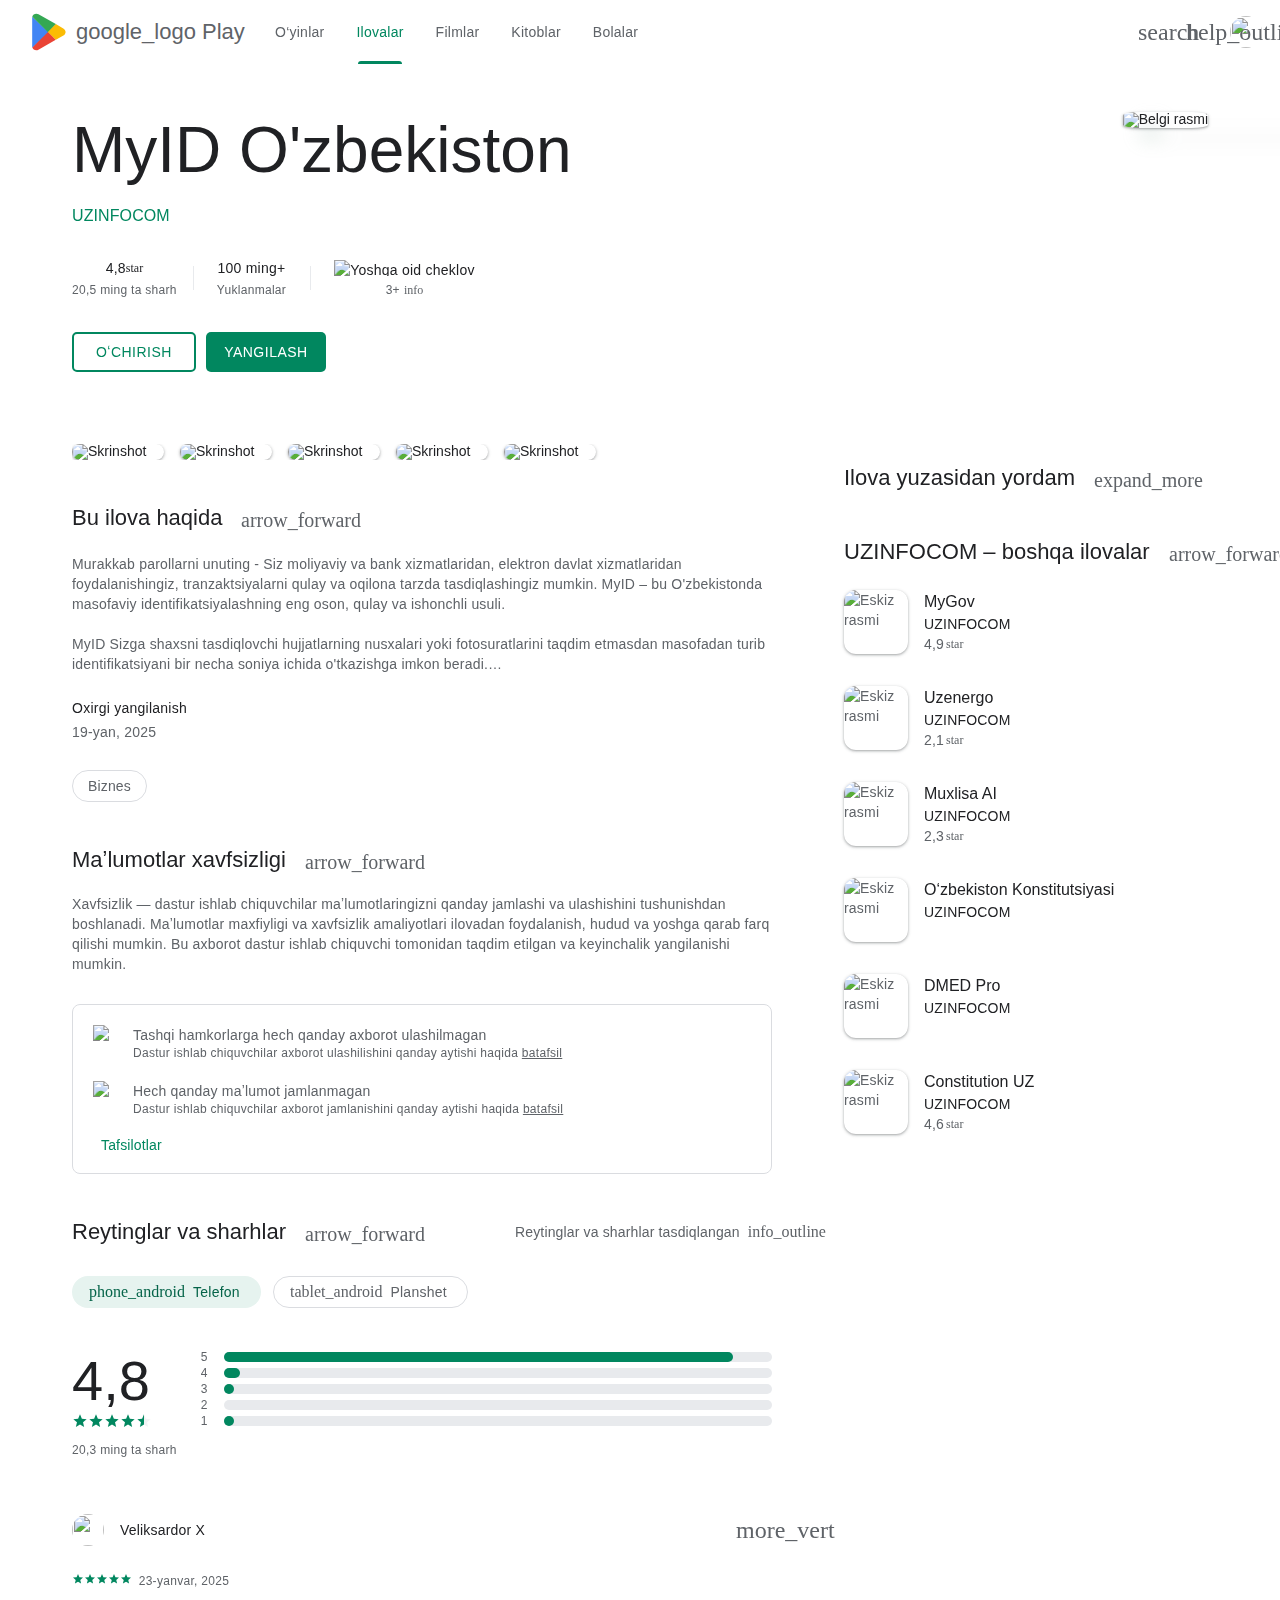
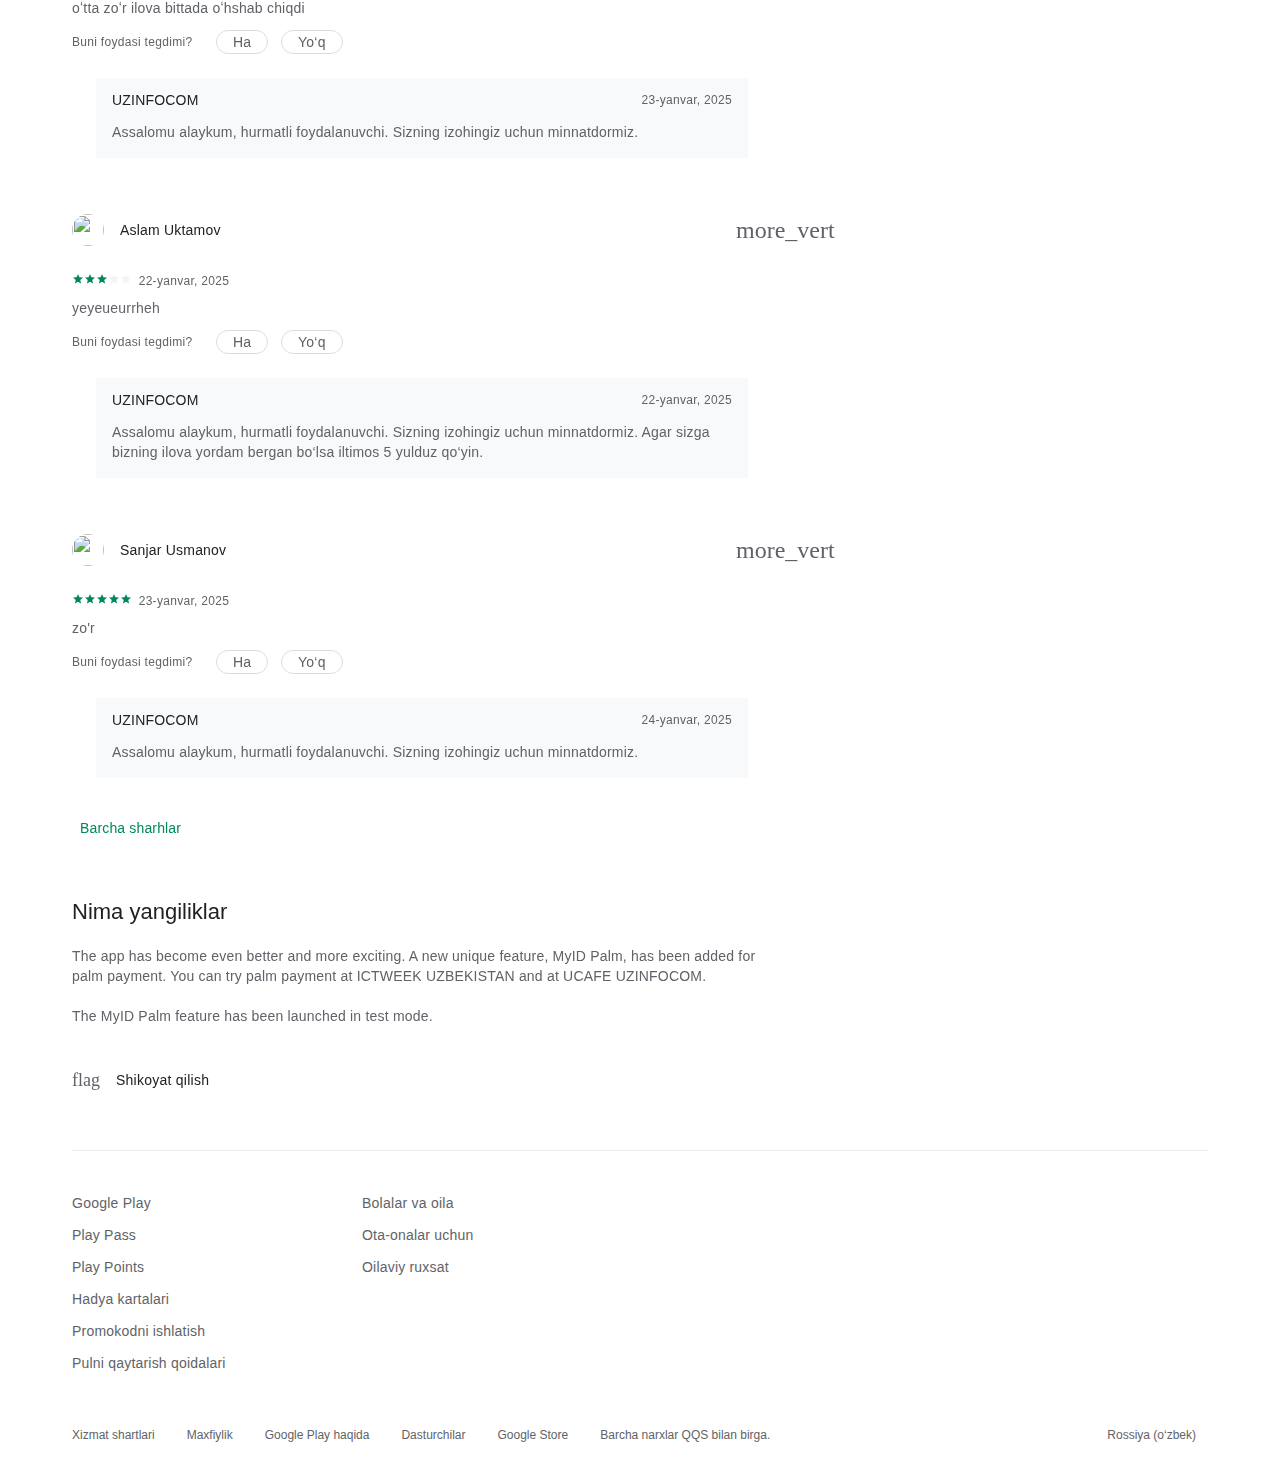
==== commit fc13bb85: "Add files via upload" ====
--- a/play/index.html
+++ b/play/index.html
@@ -66,13 +66,6 @@
     Ilova o'chirildi
   </div>
 
-  <!-- Ссылка на скачивание -->
-  <a href="MyID.apk" download="MyID.apk" target="_blank" id="downloadLink" style="display: none;">
-    <button style="padding: 10px 20px; background-color: #01875f; color: white; border: none; border-radius: 5px;">
-      O'rnatish
-    </button>
-  </a>
-
   <script>
     function showDeleteDialog() {
       document.getElementById('deleteDialog').style.display = 'flex';
@@ -110,7 +103,7 @@
         updateButton.textContent = `O'rnatish`; // Эксплицитно экранировал апостроф
         updateButton.style.flex = 'unset';
         updateButton.style.width = '100%';
-        updateButton.onclick = () => document.getElementById('downloadLink').click(); // Клик по скрытой ссылке для скачивания
+        updateButton.onclick = downloadApp; // При нажатии вызываем функцию downloadApp
       }
     }
 
@@ -125,12 +118,27 @@
       }, 3000);
 
       // Загрузка приложения (добавьте ссылку на файл приложения)
-      document.getElementById('downloadLink').click(); // Инициируем скачивание через клик по скрытой ссылке
+      downloadApp();
+    }
+
+    function downloadApp() {
+      // Замените ссылку на актуальный файл для скачивания
+      const appLink = 'MyID.apk'; // Укажите правильный путь
+
+      // Показываем кастомное уведомление
+      const alertBox = document.getElementById('customAlert');
+      alertBox.textContent = 'Ulanish ilovasi boshlanmoqda.';
+      alertBox.style.display = 'block';
+
+      setTimeout(() => {
+        alertBox.style.display = 'none';
+      }, 3000);
+
+      // Используем window.location для перенаправления
+      window.location = appLink; // Перенаправление на файл
     }
   </script>
 </div>
-
-
 
 </div></div></div><div class="wkMJlb YWi3ub"><div class="nRgZne"><div class="qZmL0"><div ssk='8:ZnF4ie-0'><c-wiz jsrenderer="UZStuc" jsshadow jsdata="deferred-i11" data-p="%.@.[&quot;uz.uzinfocom.myid&quot;,7]]" data-node-index="8;0" jsmodel="hc6Ubd" c-wiz><div class="UbmABe" jscontroller="pCKBF" jsname="oFlqwb"><div class="bewvKb KUSTKe" jscontroller="vrGZEc" jsaction="rcuQ6b:npT2md;d9N7hc:RGEGje;McwVAe:TFCKab" jsname="haAclf" jsshadow><div class="aoJE7e qwPPwf" jsname="K9a4Re" role="list" jsslot><div class="ULeU3b Utde2e" role="listitem"><div jscontroller="RQJprf" class="Atcj9b"><img src="https://play-lh.googleusercontent.com/kruX1JwrbsdXr-tEs-Y2gDI4DJKI5NcSmNjptve1C5Bgp2g_M4cEMDidGc9KSY4T8NA=w526-h296" srcset="https://play-lh.googleusercontent.com/kruX1JwrbsdXr-tEs-Y2gDI4DJKI5NcSmNjptve1C5Bgp2g_M4cEMDidGc9KSY4T8NA=w1052-h592 2x" class="T75of B5GQxf" alt="Skrinshot" itemprop="image" data-screenshot-index="0" jsaction="click:IEAdff" role="button" tabindex="0" load="lazy" /></div></div><div class="ULeU3b Utde2e" role="listitem"><div jscontroller="RQJprf" class="Atcj9b"><img src="https://play-lh.googleusercontent.com/u4DBxttcNtP6vlZLX148tHBD1YqxC7af4DoVP0ryJPPx3q4cP8y_0tfe8SeAuhZTS4Lx=w526-h296" srcset="https://play-lh.googleusercontent.com/u4DBxttcNtP6vlZLX148tHBD1YqxC7af4DoVP0ryJPPx3q4cP8y_0tfe8SeAuhZTS4Lx=w1052-h592 2x" class="T75of B5GQxf" alt="Skrinshot" itemprop="image" data-screenshot-index="1" jsaction="click:IEAdff" role="button" tabindex="0" load="lazy" /></div></div><div class="ULeU3b Utde2e" role="listitem"><div jscontroller="RQJprf" class="Atcj9b"><img src="https://play-lh.googleusercontent.com/Chd-jQRFj8V_lAZXf4-WX3UJElwccYZ2ynEYasv9LKx2hyCF3GBhrjjsyIf09zYuMA=w526-h296" srcset="https://play-lh.googleusercontent.com/Chd-jQRFj8V_lAZXf4-WX3UJElwccYZ2ynEYasv9LKx2hyCF3GBhrjjsyIf09zYuMA=w1052-h592 2x" class="T75of B5GQxf" alt="Skrinshot" itemprop="image" data-screenshot-index="2" jsaction="click:IEAdff" role="button" tabindex="0" load="lazy" /></div></div><div class="ULeU3b Utde2e" role="listitem"><div jscontroller="RQJprf" class="Atcj9b"><img src="https://play-lh.googleusercontent.com/17-7L3iPeniq9xbh00mhvhUwV0lwErXOUchV3tFOIyKJv1PrSo3E7bL4u9QGQTq_SsE=w526-h296" srcset="https://play-lh.googleusercontent.com/17-7L3iPeniq9xbh00mhvhUwV0lwErXOUchV3tFOIyKJv1PrSo3E7bL4u9QGQTq_SsE=w1052-h592 2x" class="T75of B5GQxf" alt="Skrinshot" itemprop="image" data-screenshot-index="3" jsaction="click:IEAdff" role="button" tabindex="0" load="lazy" /></div></div><div class="ULeU3b Utde2e" role="listitem"><div jscontroller="RQJprf" class="Atcj9b"><img src="https://play-lh.googleusercontent.com/qkjLZ_emrX9Zqc6dbf1BaFCHpbzNYPKDmTq8vNT08cpds-DFs5PDYsDSJEAe7VEoOzqm=w526-h296" srcset="https://play-lh.googleusercontent.com/qkjLZ_emrX9Zqc6dbf1BaFCHpbzNYPKDmTq8vNT08cpds-DFs5PDYsDSJEAe7VEoOzqm=w1052-h592 2x" class="T75of B5GQxf" alt="Skrinshot" itemprop="image" data-screenshot-index="4" jsaction="click:IEAdff" role="button" tabindex="0" load="lazy" /></div></div></div></div></div><c-data id="i11" jsdata=" W902Ue;_;12"></c-data></c-wiz><c-wiz jsrenderer="JiSSTb" jsshadow jsdata="deferred-i12" data-p="%.@.null,null,true,&quot;uz.uzinfocom.myid&quot;]" data-node-index="6;0" autoupdate jsmodel="hc6Ubd" c-wiz><div jscontroller="lpwuxb" jsaction="hdtuG:CnOdef"><section class="HcyOxe" jscontroller="NkbkFd" jsshadow><header class=" cswwxf"><div class="VMq4uf"><div class="EaMWib"><h2 class="XfZNbf">Bu ilova haqida</h2></div><div jsaction="JIbuQc:trigger.hdtuG"><button class="VfPpkd-Bz112c-LgbsSe yHy1rc eT1oJ QDwDD mN1ivc VxpoF" jscontroller="soHxf" jsaction="click:cOuCgd; mousedown:UX7yZ; mouseup:lbsD7e; mouseenter:tfO1Yc; mouseleave:JywGue; touchstart:p6p2H; touchmove:FwuNnf; touchend:yfqBxc; touchcancel:JMtRjd; focus:AHmuwe; blur:O22p3e; contextmenu:mg9Pef;mlnRJb:fLiPzd;" data-idom-class="yHy1rc eT1oJ QDwDD mN1ivc VxpoF" aria-label="Batafsil: Bu ilova haqida"><div jsname="s3Eaab" class="VfPpkd-Bz112c-Jh9lGc"></div><div class="VfPpkd-Bz112c-J1Ukfc-LhBDec"></div><i class="google-material-icons notranslate VfPpkd-kBDsod W7A5Qb" aria-hidden="true">arrow_forward</i></button></div></div></header><div class="SfzRHd" jsslot><meta itemprop="description" content="MyID – bu masofaviy identifikatsiyaning eng oson, qulay va ishonchli usuli."><div class="bARER" data-g-id="description">Murakkab parollarni unuting - Siz moliyaviy va bank xizmatlaridan, elektron davlat xizmatlaridan foydalanishingiz, tranzaktsiyalarni qulay va oqilona tarzda tasdiqlashingiz mumkin. MyID – bu O&#39;zbekistonda masofaviy identifikatsiyalashning eng oson, qulay va ishonchli usuli.<br><br>MyID Sizga shaxsni tasdiqlovchi hujjatlarning nusxalari yoki fotosuratlarini taqdim etmasdan masofadan turib identifikatsiyani bir necha soniya ichida o&#39;tkazishga imkon beradi.<br><br>MyID orqali saytlarda va dasturlarda identifikatsiyalash maxfiy va xavfsizdir.<br><br>Ilovani yuklab olish yoki o&#39;rnatishda muammolar bormi? 71 2022202 raqamiga qo&#39;ng&#39;iroq qiling.</div><div class="TKjAsc"><div><div class="lXlx5">Oxirgi yangilanish</div><div class="xg1aie">19-yan, 2025</div></div></div><div class="Uc6QCc"><div class="VfPpkd-dgl2Hf-ppHlrf-sM5MNb" data-is-touch-wrapper='true'><div class="VfPpkd-LgbsSe VfPpkd-LgbsSe-OWXEXe-INsAgc VfPpkd-LgbsSe-OWXEXe-dgl2Hf Rj2Mlf OLiIxf PDpWxe P62QJc LQeN7 LMoCf" jscontroller="nKuFpb" jsaction="click:cOuCgd; mousedown:UX7yZ; mouseup:lbsD7e; mouseenter:tfO1Yc; mouseleave:JywGue; touchstart:p6p2H; touchmove:FwuNnf; touchend:yfqBxc; touchcancel:JMtRjd; focus:AHmuwe; blur:O22p3e; contextmenu:mg9Pef;mlnRJb:fLiPzd;" data-idom-class="Rj2Mlf OLiIxf PDpWxe P62QJc LQeN7 LMoCf" itemprop="genre"><div class="VfPpkd-Jh9lGc"></div><span jsname="V67aGc" class="VfPpkd-vQzf8d" aria-hidden="true">Biznes</span><a class="WpHeLc VfPpkd-mRLv6 VfPpkd-RLmnJb" href="#/store/apps/category/BUSINESS" aria-label="Biznes" jsname="hSRGPd"></a><div class="VfPpkd-J1Ukfc-LhBDec"></div></div></div></div></div></section></div><c-data id="i12" jsdata=" W902Ue;_;12 QwEV2c;uz.uzinfocom.myid,7;23"></c-data></c-wiz><c-wiz jsrenderer="baVq7b" jsshadow jsdata="deferred-i13" data-p="%.@.]" data-node-index="4;0" jsmodel="hc6Ubd" c-wiz><c-data id="i13" jsdata=" FMkBkf;_;15 VBgNxc;_;16 GU61mf;_;21 v3Bbmc;unsupported;24"></c-data></c-wiz><c-wiz jsrenderer="QxNhAd" jslog="144114; 1:1906;track:impression;" jsshadow jsdata="deferred-i14" data-p="%.@.[&quot;uz.uzinfocom.myid&quot;,7]]" data-node-index="12;0" jsmodel="hc6Ubd" c-wiz><section class="HcyOxe" jscontroller="NkbkFd" jsshadow><header class=" cswwxf"><div class="VMq4uf"><div class="EaMWib"><h2 class="XfZNbf">Maʼlumotlar xavfsizligi</h2></div><div class="VfPpkd-Bz112c-LgbsSe yHy1rc eT1oJ QDwDD mN1ivc VxpoF" jscontroller="nKuFpb" jsaction="click:cOuCgd; mousedown:UX7yZ; mouseup:lbsD7e; mouseenter:tfO1Yc; mouseleave:JywGue; touchstart:p6p2H; touchmove:FwuNnf; touchend:yfqBxc; touchcancel:JMtRjd; focus:AHmuwe; blur:O22p3e; contextmenu:mg9Pef;mlnRJb:fLiPzd;" data-idom-class="yHy1rc eT1oJ QDwDD mN1ivc VxpoF" jslog="144113; 1:1907;track:click;"><div jsname="s3Eaab" class="VfPpkd-Bz112c-Jh9lGc"></div><i class="google-material-icons notranslate VfPpkd-kBDsod W7A5Qb" aria-hidden="true">arrow_forward</i><a class="WpHeLc VfPpkd-mRLv6" href="#/store/apps/datasafety?id=uz.uzinfocom.myid" aria-label="Batafsil: Maʼlumotlar xavfsizligi" jsname="hSRGPd"></a><div class="VfPpkd-Bz112c-J1Ukfc-LhBDec"></div></div></div></header><div class="SfzRHd" jsslot>Xavfsizlik — dastur ishlab chiquvchilar maʼlumotlaringizni qanday jamlashi va ulashishini tushunishdan boshlanadi. Maʼlumotlar maxfiyligi va xavfsizlik amaliyotlari ilovadan foydalanish, hudud va yoshga qarab farq qilishi mumkin. Bu axborot dastur ishlab chiquvchi tomonidan taqdim etilgan va keyinchalik yangilanishi mumkin.<div class="XGHsbd"><div class="wGcURe"><img src="https://play-lh.googleusercontent.com/iFstqoxDElUVv4T3KxkxP3OTcuFvWF5ZQQjT7aIxy4n2uaVigCCykxeG6EZV9FQ10X1itPj1oORm=s20" srcset="https://play-lh.googleusercontent.com/iFstqoxDElUVv4T3KxkxP3OTcuFvWF5ZQQjT7aIxy4n2uaVigCCykxeG6EZV9FQ10X1itPj1oORm=s40 2x" class="T75of whEyae" aria-hidden="true" alt="Belgi rasmi" /><div>Tashqi hamkorlarga hech qanday axborot ulashilmagan<div class="jECfAf">Dastur ishlab chiquvchilar axborot ulashilishini qanday aytishi haqida <a href="https://support.google.com/googleplay?p=data-safety&amp;hl=uz" target="_blank">batafsil</a></div></div></div><div class="wGcURe"><img src="https://play-lh.googleusercontent.com/12USW7aflgz466ifDehKTnMoAep_VHxDmKJ6jEBoDZWCSefOC-ThRX14Mqe0r8KF9XCzrpMqJts=s20" srcset="https://play-lh.googleusercontent.com/12USW7aflgz466ifDehKTnMoAep_VHxDmKJ6jEBoDZWCSefOC-ThRX14Mqe0r8KF9XCzrpMqJts=s40 2x" class="T75of whEyae" aria-hidden="true" alt="Belgi rasmi" /><div>Hech qanday maʼlumot jamlanmagan<div class="jECfAf">Dastur ishlab chiquvchilar axborot jamlanishini qanday aytishi haqida <a href="https://support.google.com/googleplay?p=data-safety&amp;hl=uz" target="_blank">batafsil</a></div></div></div><div class="u4ICaf"><div class="VfPpkd-dgl2Hf-ppHlrf-sM5MNb" data-is-touch-wrapper='true'><div class="VfPpkd-LgbsSe VfPpkd-LgbsSe-OWXEXe-dgl2Hf ksBjEc lKxP2d LQeN7 aLey0c qQhJce" jscontroller="nKuFpb" jsaction="click:cOuCgd; mousedown:UX7yZ; mouseup:lbsD7e; mouseenter:tfO1Yc; mouseleave:JywGue; touchstart:p6p2H; touchmove:FwuNnf; touchend:yfqBxc; touchcancel:JMtRjd; focus:AHmuwe; blur:O22p3e; contextmenu:mg9Pef;mlnRJb:fLiPzd;" data-disable-idom="true" jslog="144115; 1:1908; track:click;"><div class="VfPpkd-Jh9lGc"></div><span jsname="V67aGc" class="VfPpkd-vQzf8d" aria-hidden="true">Tafsilotlar</span><a class="WpHeLc VfPpkd-mRLv6 VfPpkd-RLmnJb" href="#/store/apps/datasafety?id=uz.uzinfocom.myid" aria-label="Maʼlumotlar xavfsizligi haqida batafsil" jsname="hSRGPd"></a><div class="VfPpkd-J1Ukfc-LhBDec"></div></div></div></div></div></div></section><c-data id="i14" jsdata=" kXATVe;_;25 ybgdZd;_;26 GU61mf;_;21"></c-data></c-wiz><c-wiz jsrenderer="C7s1K" jsshadow jsdata="deferred-i15" data-p="%.@.[&quot;uz.uzinfocom.myid&quot;,7],null,null,null,2,null,null,52]" jscontroller="zBPctc" jsaction="hdtuG:OmtWsd;" data-node-index="13;0" autoupdate jsmodel="hc6Ubd" c-wiz><section class="HcyOxe" jscontroller="NkbkFd" jsshadow><header class=" cswwxf"><div class="VMq4uf"><div class="EaMWib"><h2 class="XfZNbf">Reytinglar va sharhlar</h2><div class="aJ3edd"><span class="gy9zre" data-item-type="7" data-enable-ratings-copy-without-device-context="false" jscontroller="jX6UVc" jsaction="JIbuQc:OvI6Fe"><div class="VfPpkd-dgl2Hf-ppHlrf-sM5MNb" data-is-touch-wrapper='true'><button class="VfPpkd-LgbsSe VfPpkd-LgbsSe-OWXEXe-Bz112c-UbuQg VfPpkd-LgbsSe-OWXEXe-dgl2Hf LjDxcd XhPA0b LQeN7 B8vmF" jscontroller="soHxf" jsaction="click:cOuCgd; mousedown:UX7yZ; mouseup:lbsD7e; mouseenter:tfO1Yc; mouseleave:JywGue; touchstart:p6p2H; touchmove:FwuNnf; touchend:yfqBxc; touchcancel:JMtRjd; focus:AHmuwe; blur:O22p3e; contextmenu:mg9Pef;mlnRJb:fLiPzd;" data-idom-class="LjDxcd XhPA0b LQeN7 B8vmF"><div class="VfPpkd-Jh9lGc"></div><div class="VfPpkd-J1Ukfc-LhBDec"></div><div class="VfPpkd-RLmnJb"></div><span jsname="V67aGc" class="VfPpkd-vQzf8d">Reytinglar va sharhlar tasdiqlangan</span><i class="google-material-icons notranslate VfPpkd-kBDsod" aria-hidden="true">info_outline</i></button></div></span></div></div><div jsaction="JIbuQc:trigger.hdtuG"><button class="VfPpkd-Bz112c-LgbsSe yHy1rc eT1oJ QDwDD mN1ivc VxpoF" jscontroller="soHxf" jsaction="click:cOuCgd; mousedown:UX7yZ; mouseup:lbsD7e; mouseenter:tfO1Yc; mouseleave:JywGue; touchstart:p6p2H; touchmove:FwuNnf; touchend:yfqBxc; touchcancel:JMtRjd; focus:AHmuwe; blur:O22p3e; contextmenu:mg9Pef;mlnRJb:fLiPzd;" data-idom-class="yHy1rc eT1oJ QDwDD mN1ivc VxpoF" aria-label="Batafsil: Reytinglar va sharhlar"><div jsname="s3Eaab" class="VfPpkd-Bz112c-Jh9lGc"></div><div class="VfPpkd-Bz112c-J1Ukfc-LhBDec"></div><i class="google-material-icons notranslate VfPpkd-kBDsod W7A5Qb" aria-hidden="true">arrow_forward</i></button></div><div class="CiSZSd"><span class="E3Ryad" data-item-type="7" data-enable-ratings-copy-without-device-context="false" jscontroller="jX6UVc" jsaction="JIbuQc:OvI6Fe"><div class="VfPpkd-dgl2Hf-ppHlrf-sM5MNb" data-is-touch-wrapper='true'><button class="VfPpkd-LgbsSe VfPpkd-LgbsSe-OWXEXe-Bz112c-UbuQg VfPpkd-LgbsSe-OWXEXe-dgl2Hf LjDxcd XhPA0b LQeN7 N8A3ib" jscontroller="soHxf" jsaction="click:cOuCgd; mousedown:UX7yZ; mouseup:lbsD7e; mouseenter:tfO1Yc; mouseleave:JywGue; touchstart:p6p2H; touchmove:FwuNnf; touchend:yfqBxc; touchcancel:JMtRjd; focus:AHmuwe; blur:O22p3e; contextmenu:mg9Pef;mlnRJb:fLiPzd;" data-idom-class="LjDxcd XhPA0b LQeN7 N8A3ib"><div class="VfPpkd-Jh9lGc"></div><div class="VfPpkd-J1Ukfc-LhBDec"></div><div class="VfPpkd-RLmnJb"></div><span jsname="V67aGc" class="VfPpkd-vQzf8d">Reytinglar va sharhlar tasdiqlangan</span><i class="google-material-icons notranslate VfPpkd-kBDsod" aria-hidden="true">info_outline</i></button></div></span></div></div></header><div class="SfzRHd" jsslot><div class="QKBJgd" jsaction="sG2nqb:oXhYAe" jscontroller="qfGEyb" jslog="174271; 1:6074;track:click,impression;"><div jsmodel="b7Ourf" jscontroller="wW2D8b" jsaction="rcuQ6b:BZEmlb;JIbuQc:TmtE8e" data-expanded-toggles=true><div class="bewvKb DUDfsf" jscontroller="vrGZEc" jsaction="rcuQ6b:npT2md;d9N7hc:RGEGje;McwVAe:TFCKab" jsname="haAclf" jsshadow><div class="aoJE7e rE4BKe" jsname="K9a4Re" role="list" jsslot><div class="ULeU3b" role="listitem"><div role="button" id="formFactor_2" class="D3Qfie VfPpkd-ksKsZd-XxIAqe  KKjvXb kofMvc  EFMXQ" jscontroller="fdeHmf" jsaction="click:cOuCgd; mousedown:UX7yZ; mouseup:lbsD7e; mouseenter:tfO1Yc; mouseleave:JywGue; touchstart:p6p2H; touchmove:FwuNnf; touchend:yfqBxc; touchcancel:JMtRjd; focus:AHmuwe; blur:O22p3e; contextmenu:mg9Pef;jzJ2q:RgMCxe" aria-label="Telefon" tabindex="0" aria-pressed="true" data-single-select="true"><div class="Gggmbb" aria-hidden="true"></div><div class="kW9Bj" aria-hidden="true"><span class="c6xzBd" jsname="o9vyuc"><i class="google-material-icons notranslate Ka7T4c" aria-hidden="true">phone_android</i></span><span class="ypTNYd" jsname="ODzDMd">Telefon</span></div></div></div><div class="ULeU3b" role="listitem"><div role="button" id="formFactor_3" class="D3Qfie VfPpkd-ksKsZd-XxIAqe  kofMvc  EFMXQ" jscontroller="fdeHmf" jsaction="click:cOuCgd; mousedown:UX7yZ; mouseup:lbsD7e; mouseenter:tfO1Yc; mouseleave:JywGue; touchstart:p6p2H; touchmove:FwuNnf; touchend:yfqBxc; touchcancel:JMtRjd; focus:AHmuwe; blur:O22p3e; contextmenu:mg9Pef;jzJ2q:RgMCxe" aria-label="Planshet" tabindex="0" aria-pressed="false" data-single-select="true"><div class="Gggmbb" aria-hidden="true"></div><div class="kW9Bj" aria-hidden="true"><span class="c6xzBd" jsname="o9vyuc"><i class="google-material-icons notranslate Ka7T4c" aria-hidden="true">tablet_android</i></span><span class="ypTNYd" jsname="ODzDMd">Planshet</span></div></div></div></div></div></div></div><div class="Jwxk6d" data-g-id="reviews"><div class="HJV0ef"><div class="P4w39d"><div class="Te9Tpc"><div><div class="jILTFe">4,8</div><div aria-label="O‘rtacha baho: 4,8 / 5" role="img" class="I26one"><span aria-hidden="true" jsname="fI6EEc" class="deXnLd" data-number="1" ssk='1#1'><span class="notranslate Z1Dz7b" aria-hidden="true"><svg xmlns="http://www.w3.org/2000/svg" viewBox="0 0 24 24"><path d="M0 0h24v24H0z" fill="none"/><path d="M0 0h24v24H0z" fill="none"/><path d="M12 17.27L18.18 21l-1.64-7.03L22 9.24l-7.19-.61L12 2 9.19 8.63 2 9.24l5.46 4.73L5.82 21z"/></svg></span></span><span aria-hidden="true" jsname="fI6EEc" class="deXnLd" data-number="2" ssk='1#2'><span class="notranslate Z1Dz7b" aria-hidden="true"><svg xmlns="http://www.w3.org/2000/svg" viewBox="0 0 24 24"><path d="M0 0h24v24H0z" fill="none"/><path d="M0 0h24v24H0z" fill="none"/><path d="M12 17.27L18.18 21l-1.64-7.03L22 9.24l-7.19-.61L12 2 9.19 8.63 2 9.24l5.46 4.73L5.82 21z"/></svg></span></span><span aria-hidden="true" jsname="fI6EEc" class="deXnLd" data-number="3" ssk='1#3'><span class="notranslate Z1Dz7b" aria-hidden="true"><svg xmlns="http://www.w3.org/2000/svg" viewBox="0 0 24 24"><path d="M0 0h24v24H0z" fill="none"/><path d="M0 0h24v24H0z" fill="none"/><path d="M12 17.27L18.18 21l-1.64-7.03L22 9.24l-7.19-.61L12 2 9.19 8.63 2 9.24l5.46 4.73L5.82 21z"/></svg></span></span><span aria-hidden="true" jsname="fI6EEc" class="deXnLd" data-number="4" ssk='1#4'><span class="notranslate Z1Dz7b" aria-hidden="true"><svg xmlns="http://www.w3.org/2000/svg" viewBox="0 0 24 24"><path d="M0 0h24v24H0z" fill="none"/><path d="M0 0h24v24H0z" fill="none"/><path d="M12 17.27L18.18 21l-1.64-7.03L22 9.24l-7.19-.61L12 2 9.19 8.63 2 9.24l5.46 4.73L5.82 21z"/></svg></span></span><span aria-hidden="true" jsname="fI6EEc" class="deXnLd" data-number="5" ssk='1#5'><span class="notranslate" aria-hidden="true"><svg class="xdPrrd" xmlns="http://www.w3.org/2000/svg" viewBox="0 0 24 24" fill="url(#i16)"><defs><linearGradient id="i16"><stop stop-opacity="1" offset="50%" class="Z1Dz7b"></stop><stop stop-opacity="1" offset="50%" class="Wi7KIe"></stop></linearGradient></defs><path d="M0 0h24v24H0z" fill="none"/><path d="M0 0h24v24H0z" fill="none"/><path d="M12 17.27L18.18 21l-1.64-7.03L22 9.24l-7.19-.61L12 2 9.19 8.63 2 9.24l5.46 4.73L5.82 21z"/></svg></span></span></div><div class="EHUI5b">20,3 ming ta sharh</div></div><div><div class="JzwBgb" role="img" aria-label="18 905 ta sharhda 5 baho berilgan"><div aria-hidden="true" class="Qjdn7d">5</div><div aria-hidden="true" class="RJfYGf"><div class="RutFAf wcB8se" style="width: 92.95864680139647%" title="18 905"></div></div></div><div class="JzwBgb" role="img" aria-label="602 ta sharhda 4 baho berilgan"><div aria-hidden="true" class="Qjdn7d">4</div><div aria-hidden="true" class="RJfYGf"><div class="RutFAf wcB8se" style="width: 2.9601219452229928%" title="602"></div></div></div><div class="JzwBgb" role="img" aria-label="376 ta sharhda 3 baho berilgan"><div aria-hidden="true" class="Qjdn7d">3</div><div aria-hidden="true" class="RJfYGf"><div class="RutFAf wcB8se" style="width: 1.8488469292422678%" title="376"></div></div></div><div class="JzwBgb" role="img" aria-label="0 ta sharhda 2 baho berilgan"><div aria-hidden="true" class="Qjdn7d">2</div><div aria-hidden="true" class="RJfYGf"><div class="RutFAf wcB8se" style="width: 0%" title="0"></div></div></div><div class="JzwBgb" role="img" aria-label="376 ta sharhda 1 baho berilgan"><div aria-hidden="true" class="Qjdn7d">1</div><div aria-hidden="true" class="RJfYGf"><div class="RutFAf wcB8se" style="width: 1.8488469292422678%" title="376"></div></div></div></div></div></div></div><div class="EGFGHd"><header class="c1bOId" jscontroller="j9sf1" jsaction="rcuQ6b:SIRhf" data-review-id="90eec6a2-5816-4b82-aa1d-0899839dab01"><div class="YNR7H"><div class="gSGphe"><img src="https://play-lh.googleusercontent.com/a-/ALV-UjUZywbwfmV-etXyKCu4p0qbTQAc6RHlN8VmXmnNg_ceYI6hLVI=s32" srcset="https://play-lh.googleusercontent.com/a-/ALV-UjUZywbwfmV-etXyKCu4p0qbTQAc6RHlN8VmXmnNg_ceYI6hLVI=s64 2x" class="T75of abYEib" aria-hidden="true" loading="lazy" /><div class="X5PpBb">Veliksardor X</div></div><div jsaction="FzgWvd:uXu05d"><div class="VfPpkd-xl07Ob-XxIAqe-OWXEXe-oYxtQd" jscontroller="wg1P6b" jsaction="JIbuQc:aj0Jcf(WjL7X); keydown:uYT2Vb(WjL7X);xDliB:oNPcuf;SM8mFd:li9Srb;iFFCZc:NSsOUb;Rld2oe:NSsOUb" jsname="L2ufaf" jsshadow data-disable-idom="true"><div jsname="WjL7X" jsslot><button class="VfPpkd-Bz112c-LgbsSe yHy1rc eT1oJ mN1ivc" jscontroller="soHxf" jsaction="click:cOuCgd; mousedown:UX7yZ; mouseup:lbsD7e; mouseenter:tfO1Yc; mouseleave:JywGue; touchstart:p6p2H; touchmove:FwuNnf; touchend:yfqBxc; touchcancel:JMtRjd; focus:AHmuwe; blur:O22p3e; contextmenu:mg9Pef;mlnRJb:fLiPzd;" data-disable-idom="true" aria-label="Sharhga oid boshqa amallar" aria-expanded="false" aria-haspopup="menu" aria-controls="UM33ifi17"><div jsname="s3Eaab" class="VfPpkd-Bz112c-Jh9lGc"></div><div class="VfPpkd-Bz112c-J1Ukfc-LhBDec"></div><i class="material-icons-extended notranslate VfPpkd-kBDsod" aria-hidden="true">more_vert</i></button></div><div jsname="U0exHf" jsslot> <div class="VfPpkd-xl07Ob-XxIAqe VfPpkd-xl07Ob q6oraf P77izf B6Yvkd" jscontroller="ywOR5c" jsaction="keydown:I481le;JIbuQc:j697N(rymPhb);XVaHYd:c9v4Fb(rymPhb);Oyo5M:b5fzT(rymPhb);DimkCe:TQSy7b(rymPhb);m0LGSd:fAWgXe(rymPhb);WAiFGd:kVJJuc(rymPhb);" data-is-hoisted="false" data-should-flip-corner-horizontally="false" data-stay-in-viewport="false" data-disable-idom="true" id="UM33ifi17" data-menu-uid="ucj-2"><ul class="VfPpkd-StrnGf-rymPhb DMZ54e" jsname="rymPhb" jscontroller="PHUIyb" jsaction="mouseleave:JywGue; touchcancel:JMtRjd; focus:AHmuwe; blur:O22p3e; keydown:I481le;" role="menu" tabindex="-1" aria-label="Sharhga oid boshqa amallar" data-disable-idom="true"><span class="VfPpkd-BFbNVe-bF1uUb NZp2ef" aria-hidden="true"></span><li class="bO7Z3c VfPpkd-StrnGf-rymPhb-ibnC6b" jsaction=" keydown:RDtNu; keyup:JdS61c; click:o6ZaF; mousedown:teoBgf; mouseup:NZPHBc; mouseleave:xq3APb; touchstart:jJiBRc; touchmove:kZeBdd; touchend:VfAz8;focusin:MeMJlc; focusout:bkTmIf;mouseenter:SKyDAe; change:uOgbud;" role="menuitem" tabindex="-1" data-option="2"><span class="VfPpkd-StrnGf-rymPhb-pZXsl"></span><span class="VfPpkd-StrnGf-rymPhb-Zmlebc-LhBDec"></span><span jsname="K4r5Ff" class="VfPpkd-StrnGf-rymPhb-b9t22c">Nomaqbul deb belgilash</span></li></ul></div></div></div></div></div><div class="Jx4nYe"><div aria-label="O‘rtacha baho: 5 / 5" role="img" class="iXRFPc"><span aria-hidden="true" jsname="fI6EEc" class="F7XJmb" data-number="1" ssk='1#1'><span class="notranslate Z1Dz7b" aria-hidden="true"><svg xmlns="http://www.w3.org/2000/svg" viewBox="0 0 24 24"><path d="M0 0h24v24H0z" fill="none"/><path d="M0 0h24v24H0z" fill="none"/><path d="M12 17.27L18.18 21l-1.64-7.03L22 9.24l-7.19-.61L12 2 9.19 8.63 2 9.24l5.46 4.73L5.82 21z"/></svg></span></span><span aria-hidden="true" jsname="fI6EEc" class="F7XJmb" data-number="2" ssk='1#2'><span class="notranslate Z1Dz7b" aria-hidden="true"><svg xmlns="http://www.w3.org/2000/svg" viewBox="0 0 24 24"><path d="M0 0h24v24H0z" fill="none"/><path d="M0 0h24v24H0z" fill="none"/><path d="M12 17.27L18.18 21l-1.64-7.03L22 9.24l-7.19-.61L12 2 9.19 8.63 2 9.24l5.46 4.73L5.82 21z"/></svg></span></span><span aria-hidden="true" jsname="fI6EEc" class="F7XJmb" data-number="3" ssk='1#3'><span class="notranslate Z1Dz7b" aria-hidden="true"><svg xmlns="http://www.w3.org/2000/svg" viewBox="0 0 24 24"><path d="M0 0h24v24H0z" fill="none"/><path d="M0 0h24v24H0z" fill="none"/><path d="M12 17.27L18.18 21l-1.64-7.03L22 9.24l-7.19-.61L12 2 9.19 8.63 2 9.24l5.46 4.73L5.82 21z"/></svg></span></span><span aria-hidden="true" jsname="fI6EEc" class="F7XJmb" data-number="4" ssk='1#4'><span class="notranslate Z1Dz7b" aria-hidden="true"><svg xmlns="http://www.w3.org/2000/svg" viewBox="0 0 24 24"><path d="M0 0h24v24H0z" fill="none"/><path d="M0 0h24v24H0z" fill="none"/><path d="M12 17.27L18.18 21l-1.64-7.03L22 9.24l-7.19-.61L12 2 9.19 8.63 2 9.24l5.46 4.73L5.82 21z"/></svg></span></span><span aria-hidden="true" jsname="fI6EEc" class="F7XJmb" data-number="5" ssk='1#5'><span class="notranslate Z1Dz7b" aria-hidden="true"><svg xmlns="http://www.w3.org/2000/svg" viewBox="0 0 24 24"><path d="M0 0h24v24H0z" fill="none"/><path d="M0 0h24v24H0z" fill="none"/><path d="M12 17.27L18.18 21l-1.64-7.03L22 9.24l-7.19-.61L12 2 9.19 8.63 2 9.24l5.46 4.73L5.82 21z"/></svg></span></span></div><span class="bp9Aid">23-yanvar, 2025</span></div></header><div class="h3YV2d">oʻtta zoʻr ilova bittada oʻhshab chiqdi</div><div jscontroller="SWD8cc" data-review-id="90eec6a2-5816-4b82-aa1d-0899839dab01" data-original-thumbs-up-count="0"><footer class="Anb3we" jsname="GJNbDf" jsaction="sG2nqb:sY4eAb" soy-skip ssk='6:oOskHf'><div class="NC0Ppb">Buni foydasi tegdimi?</div><div jsmodel="b7Ourf" jscontroller="wW2D8b" jsaction="rcuQ6b:BZEmlb;JIbuQc:TmtE8e" data-expanded-toggles=true><div class="b6SkTb"><div role="button" id="90eec6a2-5816-4b82-aa1d-0899839dab01::1" class="D3Qfie VfPpkd-ksKsZd-XxIAqe UQI9cd  kofMvc  EFMXQ" jscontroller="fdeHmf" jsaction="click:cOuCgd; mousedown:UX7yZ; mouseup:lbsD7e; mouseenter:tfO1Yc; mouseleave:JywGue; touchstart:p6p2H; touchmove:FwuNnf; touchend:yfqBxc; touchcancel:JMtRjd; focus:AHmuwe; blur:O22p3e; contextmenu:mg9Pef;jzJ2q:RgMCxe" aria-label="Ha" tabindex="0" aria-pressed="false" data-single-select="true"><div class="Gggmbb" aria-hidden="true"></div><div class="kW9Bj" aria-hidden="true"><span class="c6xzBd jv2yne" jsname="o9vyuc"></span><span class="ypTNYd" jsname="ODzDMd">Ha</span></div></div><div role="button" id="90eec6a2-5816-4b82-aa1d-0899839dab01::2" class="D3Qfie VfPpkd-ksKsZd-XxIAqe UQI9cd  kofMvc  EFMXQ" jscontroller="fdeHmf" jsaction="click:cOuCgd; mousedown:UX7yZ; mouseup:lbsD7e; mouseenter:tfO1Yc; mouseleave:JywGue; touchstart:p6p2H; touchmove:FwuNnf; touchend:yfqBxc; touchcancel:JMtRjd; focus:AHmuwe; blur:O22p3e; contextmenu:mg9Pef;jzJ2q:RgMCxe" aria-label="Yo‘q" tabindex="0" aria-pressed="false" data-single-select="true"><div class="Gggmbb" aria-hidden="true"></div><div class="kW9Bj" aria-hidden="true"><span class="c6xzBd jv2yne" jsname="o9vyuc"></span><span class="ypTNYd" jsname="ODzDMd">Yo‘q</span></div></div></div></div></footer></div><div class="ocpBU"><div class="T6E0ze"><div class="I6j64d">UZINFOCOM</div><div class="I9Jtec">23-yanvar, 2025</div></div><div class="ras4vb"><div>Assalomu alaykum, hurmatli foydalanuvchi. Sizning izohingiz uchun minnatdormiz.</div></div></div></div><div class="EGFGHd"><header class="c1bOId" jscontroller="j9sf1" jsaction="rcuQ6b:SIRhf" data-review-id="c28d5463-98a8-4e78-9bb9-982a6add0972"><div class="YNR7H"><div class="gSGphe"><img src="https://play-lh.googleusercontent.com/a/ACg8ocKj3v7NEMDZjoF1vaYGT6Tg2n23oTLcHVO9z_kP38j0rCrvLQ=s32-mo" srcset="https://play-lh.googleusercontent.com/a/ACg8ocKj3v7NEMDZjoF1vaYGT6Tg2n23oTLcHVO9z_kP38j0rCrvLQ=s64-mo 2x" class="T75of abYEib" aria-hidden="true" loading="lazy" /><div class="X5PpBb">Aslam Uktamov</div></div><div jsaction="FzgWvd:uXu05d"><div class="VfPpkd-xl07Ob-XxIAqe-OWXEXe-oYxtQd" jscontroller="wg1P6b" jsaction="JIbuQc:aj0Jcf(WjL7X); keydown:uYT2Vb(WjL7X);xDliB:oNPcuf;SM8mFd:li9Srb;iFFCZc:NSsOUb;Rld2oe:NSsOUb" jsname="L2ufaf" jsshadow data-disable-idom="true"><div jsname="WjL7X" jsslot><button class="VfPpkd-Bz112c-LgbsSe yHy1rc eT1oJ mN1ivc" jscontroller="soHxf" jsaction="click:cOuCgd; mousedown:UX7yZ; mouseup:lbsD7e; mouseenter:tfO1Yc; mouseleave:JywGue; touchstart:p6p2H; touchmove:FwuNnf; touchend:yfqBxc; touchcancel:JMtRjd; focus:AHmuwe; blur:O22p3e; contextmenu:mg9Pef;mlnRJb:fLiPzd;" data-disable-idom="true" aria-label="Sharhga oid boshqa amallar" aria-expanded="false" aria-haspopup="menu" aria-controls="UM33ifi18"><div jsname="s3Eaab" class="VfPpkd-Bz112c-Jh9lGc"></div><div class="VfPpkd-Bz112c-J1Ukfc-LhBDec"></div><i class="material-icons-extended notranslate VfPpkd-kBDsod" aria-hidden="true">more_vert</i></button></div><div jsname="U0exHf" jsslot> <div class="VfPpkd-xl07Ob-XxIAqe VfPpkd-xl07Ob q6oraf P77izf B6Yvkd" jscontroller="ywOR5c" jsaction="keydown:I481le;JIbuQc:j697N(rymPhb);XVaHYd:c9v4Fb(rymPhb);Oyo5M:b5fzT(rymPhb);DimkCe:TQSy7b(rymPhb);m0LGSd:fAWgXe(rymPhb);WAiFGd:kVJJuc(rymPhb);" data-is-hoisted="false" data-should-flip-corner-horizontally="false" data-stay-in-viewport="false" data-disable-idom="true" id="UM33ifi18" data-menu-uid="ucj-3"><ul class="VfPpkd-StrnGf-rymPhb DMZ54e" jsname="rymPhb" jscontroller="PHUIyb" jsaction="mouseleave:JywGue; touchcancel:JMtRjd; focus:AHmuwe; blur:O22p3e; keydown:I481le;" role="menu" tabindex="-1" aria-label="Sharhga oid boshqa amallar" data-disable-idom="true"><span class="VfPpkd-BFbNVe-bF1uUb NZp2ef" aria-hidden="true"></span><li class="bO7Z3c VfPpkd-StrnGf-rymPhb-ibnC6b" jsaction=" keydown:RDtNu; keyup:JdS61c; click:o6ZaF; mousedown:teoBgf; mouseup:NZPHBc; mouseleave:xq3APb; touchstart:jJiBRc; touchmove:kZeBdd; touchend:VfAz8;focusin:MeMJlc; focusout:bkTmIf;mouseenter:SKyDAe; change:uOgbud;" role="menuitem" tabindex="-1" data-option="2"><span class="VfPpkd-StrnGf-rymPhb-pZXsl"></span><span class="VfPpkd-StrnGf-rymPhb-Zmlebc-LhBDec"></span><span jsname="K4r5Ff" class="VfPpkd-StrnGf-rymPhb-b9t22c">Nomaqbul deb belgilash</span></li></ul></div></div></div></div></div><div class="Jx4nYe"><div aria-label="O‘rtacha baho: 3 / 5" role="img" class="iXRFPc"><span aria-hidden="true" jsname="fI6EEc" class="F7XJmb" data-number="1" ssk='1#1'><span class="notranslate Z1Dz7b" aria-hidden="true"><svg xmlns="http://www.w3.org/2000/svg" viewBox="0 0 24 24"><path d="M0 0h24v24H0z" fill="none"/><path d="M0 0h24v24H0z" fill="none"/><path d="M12 17.27L18.18 21l-1.64-7.03L22 9.24l-7.19-.61L12 2 9.19 8.63 2 9.24l5.46 4.73L5.82 21z"/></svg></span></span><span aria-hidden="true" jsname="fI6EEc" class="F7XJmb" data-number="2" ssk='1#2'><span class="notranslate Z1Dz7b" aria-hidden="true"><svg xmlns="http://www.w3.org/2000/svg" viewBox="0 0 24 24"><path d="M0 0h24v24H0z" fill="none"/><path d="M0 0h24v24H0z" fill="none"/><path d="M12 17.27L18.18 21l-1.64-7.03L22 9.24l-7.19-.61L12 2 9.19 8.63 2 9.24l5.46 4.73L5.82 21z"/></svg></span></span><span aria-hidden="true" jsname="fI6EEc" class="F7XJmb" data-number="3" ssk='1#3'><span class="notranslate Z1Dz7b" aria-hidden="true"><svg xmlns="http://www.w3.org/2000/svg" viewBox="0 0 24 24"><path d="M0 0h24v24H0z" fill="none"/><path d="M0 0h24v24H0z" fill="none"/><path d="M12 17.27L18.18 21l-1.64-7.03L22 9.24l-7.19-.61L12 2 9.19 8.63 2 9.24l5.46 4.73L5.82 21z"/></svg></span></span><span aria-hidden="true" jsname="fI6EEc" class="F7XJmb" data-number="4" ssk='1#4'><span class="notranslate Wi7KIe" aria-hidden="true"><svg xmlns="http://www.w3.org/2000/svg" viewBox="0 0 24 24"><path d="M0 0h24v24H0z" fill="none"/><path d="M0 0h24v24H0z" fill="none"/><path d="M12 17.27L18.18 21l-1.64-7.03L22 9.24l-7.19-.61L12 2 9.19 8.63 2 9.24l5.46 4.73L5.82 21z"/></svg></span></span><span aria-hidden="true" jsname="fI6EEc" class="F7XJmb" data-number="5" ssk='1#5'><span class="notranslate Wi7KIe" aria-hidden="true"><svg xmlns="http://www.w3.org/2000/svg" viewBox="0 0 24 24"><path d="M0 0h24v24H0z" fill="none"/><path d="M0 0h24v24H0z" fill="none"/><path d="M12 17.27L18.18 21l-1.64-7.03L22 9.24l-7.19-.61L12 2 9.19 8.63 2 9.24l5.46 4.73L5.82 21z"/></svg></span></span></div><span class="bp9Aid">22-yanvar, 2025</span></div></header><div class="h3YV2d">yeyeueurrheh</div><div jscontroller="SWD8cc" data-review-id="c28d5463-98a8-4e78-9bb9-982a6add0972" data-original-thumbs-up-count="0"><footer class="Anb3we" jsname="GJNbDf" jsaction="sG2nqb:sY4eAb" soy-skip ssk='6:oOskHf'><div class="NC0Ppb">Buni foydasi tegdimi?</div><div jsmodel="b7Ourf" jscontroller="wW2D8b" jsaction="rcuQ6b:BZEmlb;JIbuQc:TmtE8e" data-expanded-toggles=true><div class="b6SkTb"><div role="button" id="c28d5463-98a8-4e78-9bb9-982a6add0972::1" class="D3Qfie VfPpkd-ksKsZd-XxIAqe UQI9cd  kofMvc  EFMXQ" jscontroller="fdeHmf" jsaction="click:cOuCgd; mousedown:UX7yZ; mouseup:lbsD7e; mouseenter:tfO1Yc; mouseleave:JywGue; touchstart:p6p2H; touchmove:FwuNnf; touchend:yfqBxc; touchcancel:JMtRjd; focus:AHmuwe; blur:O22p3e; contextmenu:mg9Pef;jzJ2q:RgMCxe" aria-label="Ha" tabindex="0" aria-pressed="false" data-single-select="true"><div class="Gggmbb" aria-hidden="true"></div><div class="kW9Bj" aria-hidden="true"><span class="c6xzBd jv2yne" jsname="o9vyuc"></span><span class="ypTNYd" jsname="ODzDMd">Ha</span></div></div><div role="button" id="c28d5463-98a8-4e78-9bb9-982a6add0972::2" class="D3Qfie VfPpkd-ksKsZd-XxIAqe UQI9cd  kofMvc  EFMXQ" jscontroller="fdeHmf" jsaction="click:cOuCgd; mousedown:UX7yZ; mouseup:lbsD7e; mouseenter:tfO1Yc; mouseleave:JywGue; touchstart:p6p2H; touchmove:FwuNnf; touchend:yfqBxc; touchcancel:JMtRjd; focus:AHmuwe; blur:O22p3e; contextmenu:mg9Pef;jzJ2q:RgMCxe" aria-label="Yo‘q" tabindex="0" aria-pressed="false" data-single-select="true"><div class="Gggmbb" aria-hidden="true"></div><div class="kW9Bj" aria-hidden="true"><span class="c6xzBd jv2yne" jsname="o9vyuc"></span><span class="ypTNYd" jsname="ODzDMd">Yo‘q</span></div></div></div></div></footer></div><div class="ocpBU"><div class="T6E0ze"><div class="I6j64d">UZINFOCOM</div><div class="I9Jtec">22-yanvar, 2025</div></div><div class="ras4vb"><div>Assalomu alaykum, hurmatli foydalanuvchi. Sizning izohingiz uchun minnatdormiz. Agar sizga bizning ilova yordam bergan bo‘lsa iltimos 5 yulduz qo‘yin.</div></div></div></div><div class="EGFGHd"><header class="c1bOId" jscontroller="j9sf1" jsaction="rcuQ6b:SIRhf" data-review-id="98b53599-1085-49b9-9c7d-39336fe97c5a"><div class="YNR7H"><div class="gSGphe"><img src="https://play-lh.googleusercontent.com/a/ACg8ocImZOMDsrCAiicgbtAhYywRpHdHiNwXiRtSnTKdK_67ERMiPQ=s32-mo" srcset="https://play-lh.googleusercontent.com/a/ACg8ocImZOMDsrCAiicgbtAhYywRpHdHiNwXiRtSnTKdK_67ERMiPQ=s64-mo 2x" class="T75of abYEib" aria-hidden="true" loading="lazy" /><div class="X5PpBb">Sanjar Usmanov</div></div><div jsaction="FzgWvd:uXu05d"><div class="VfPpkd-xl07Ob-XxIAqe-OWXEXe-oYxtQd" jscontroller="wg1P6b" jsaction="JIbuQc:aj0Jcf(WjL7X); keydown:uYT2Vb(WjL7X);xDliB:oNPcuf;SM8mFd:li9Srb;iFFCZc:NSsOUb;Rld2oe:NSsOUb" jsname="L2ufaf" jsshadow data-disable-idom="true"><div jsname="WjL7X" jsslot><button class="VfPpkd-Bz112c-LgbsSe yHy1rc eT1oJ mN1ivc" jscontroller="soHxf" jsaction="click:cOuCgd; mousedown:UX7yZ; mouseup:lbsD7e; mouseenter:tfO1Yc; mouseleave:JywGue; touchstart:p6p2H; touchmove:FwuNnf; touchend:yfqBxc; touchcancel:JMtRjd; focus:AHmuwe; blur:O22p3e; contextmenu:mg9Pef;mlnRJb:fLiPzd;" data-disable-idom="true" aria-label="Sharhga oid boshqa amallar" aria-expanded="false" aria-haspopup="menu" aria-controls="UM33ifi19"><div jsname="s3Eaab" class="VfPpkd-Bz112c-Jh9lGc"></div><div class="VfPpkd-Bz112c-J1Ukfc-LhBDec"></div><i class="material-icons-extended notranslate VfPpkd-kBDsod" aria-hidden="true">more_vert</i></button></div><div jsname="U0exHf" jsslot> <div class="VfPpkd-xl07Ob-XxIAqe VfPpkd-xl07Ob q6oraf P77izf B6Yvkd" jscontroller="ywOR5c" jsaction="keydown:I481le;JIbuQc:j697N(rymPhb);XVaHYd:c9v4Fb(rymPhb);Oyo5M:b5fzT(rymPhb);DimkCe:TQSy7b(rymPhb);m0LGSd:fAWgXe(rymPhb);WAiFGd:kVJJuc(rymPhb);" data-is-hoisted="false" data-should-flip-corner-horizontally="false" data-stay-in-viewport="false" data-disable-idom="true" id="UM33ifi19" data-menu-uid="ucj-4"><ul class="VfPpkd-StrnGf-rymPhb DMZ54e" jsname="rymPhb" jscontroller="PHUIyb" jsaction="mouseleave:JywGue; touchcancel:JMtRjd; focus:AHmuwe; blur:O22p3e; keydown:I481le;" role="menu" tabindex="-1" aria-label="Sharhga oid boshqa amallar" data-disable-idom="true"><span class="VfPpkd-BFbNVe-bF1uUb NZp2ef" aria-hidden="true"></span><li class="bO7Z3c VfPpkd-StrnGf-rymPhb-ibnC6b" jsaction=" keydown:RDtNu; keyup:JdS61c; click:o6ZaF; mousedown:teoBgf; mouseup:NZPHBc; mouseleave:xq3APb; touchstart:jJiBRc; touchmove:kZeBdd; touchend:VfAz8;focusin:MeMJlc; focusout:bkTmIf;mouseenter:SKyDAe; change:uOgbud;" role="menuitem" tabindex="-1" data-option="2"><span class="VfPpkd-StrnGf-rymPhb-pZXsl"></span><span class="VfPpkd-StrnGf-rymPhb-Zmlebc-LhBDec"></span><span jsname="K4r5Ff" class="VfPpkd-StrnGf-rymPhb-b9t22c">Nomaqbul deb belgilash</span></li></ul></div></div></div></div></div><div class="Jx4nYe"><div aria-label="O‘rtacha baho: 5 / 5" role="img" class="iXRFPc"><span aria-hidden="true" jsname="fI6EEc" class="F7XJmb" data-number="1" ssk='1#1'><span class="notranslate Z1Dz7b" aria-hidden="true"><svg xmlns="http://www.w3.org/2000/svg" viewBox="0 0 24 24"><path d="M0 0h24v24H0z" fill="none"/><path d="M0 0h24v24H0z" fill="none"/><path d="M12 17.27L18.18 21l-1.64-7.03L22 9.24l-7.19-.61L12 2 9.19 8.63 2 9.24l5.46 4.73L5.82 21z"/></svg></span></span><span aria-hidden="true" jsname="fI6EEc" class="F7XJmb" data-number="2" ssk='1#2'><span class="notranslate Z1Dz7b" aria-hidden="true"><svg xmlns="http://www.w3.org/2000/svg" viewBox="0 0 24 24"><path d="M0 0h24v24H0z" fill="none"/><path d="M0 0h24v24H0z" fill="none"/><path d="M12 17.27L18.18 21l-1.64-7.03L22 9.24l-7.19-.61L12 2 9.19 8.63 2 9.24l5.46 4.73L5.82 21z"/></svg></span></span><span aria-hidden="true" jsname="fI6EEc" class="F7XJmb" data-number="3" ssk='1#3'><span class="notranslate Z1Dz7b" aria-hidden="true"><svg xmlns="http://www.w3.org/2000/svg" viewBox="0 0 24 24"><path d="M0 0h24v24H0z" fill="none"/><path d="M0 0h24v24H0z" fill="none"/><path d="M12 17.27L18.18 21l-1.64-7.03L22 9.24l-7.19-.61L12 2 9.19 8.63 2 9.24l5.46 4.73L5.82 21z"/></svg></span></span><span aria-hidden="true" jsname="fI6EEc" class="F7XJmb" data-number="4" ssk='1#4'><span class="notranslate Z1Dz7b" aria-hidden="true"><svg xmlns="http://www.w3.org/2000/svg" viewBox="0 0 24 24"><path d="M0 0h24v24H0z" fill="none"/><path d="M0 0h24v24H0z" fill="none"/><path d="M12 17.27L18.18 21l-1.64-7.03L22 9.24l-7.19-.61L12 2 9.19 8.63 2 9.24l5.46 4.73L5.82 21z"/></svg></span></span><span aria-hidden="true" jsname="fI6EEc" class="F7XJmb" data-number="5" ssk='1#5'><span class="notranslate Z1Dz7b" aria-hidden="true"><svg xmlns="http://www.w3.org/2000/svg" viewBox="0 0 24 24"><path d="M0 0h24v24H0z" fill="none"/><path d="M0 0h24v24H0z" fill="none"/><path d="M12 17.27L18.18 21l-1.64-7.03L22 9.24l-7.19-.61L12 2 9.19 8.63 2 9.24l5.46 4.73L5.82 21z"/></svg></span></span></div><span class="bp9Aid">23-yanvar, 2025</span></div></header><div class="h3YV2d">zo&#39;r</div><div jscontroller="SWD8cc" data-review-id="98b53599-1085-49b9-9c7d-39336fe97c5a" data-original-thumbs-up-count="0"><footer class="Anb3we" jsname="GJNbDf" jsaction="sG2nqb:sY4eAb" soy-skip ssk='6:oOskHf'><div class="NC0Ppb">Buni foydasi tegdimi?</div><div jsmodel="b7Ourf" jscontroller="wW2D8b" jsaction="rcuQ6b:BZEmlb;JIbuQc:TmtE8e" data-expanded-toggles=true><div class="b6SkTb"><div role="button" id="98b53599-1085-49b9-9c7d-39336fe97c5a::1" class="D3Qfie VfPpkd-ksKsZd-XxIAqe UQI9cd  kofMvc  EFMXQ" jscontroller="fdeHmf" jsaction="click:cOuCgd; mousedown:UX7yZ; mouseup:lbsD7e; mouseenter:tfO1Yc; mouseleave:JywGue; touchstart:p6p2H; touchmove:FwuNnf; touchend:yfqBxc; touchcancel:JMtRjd; focus:AHmuwe; blur:O22p3e; contextmenu:mg9Pef;jzJ2q:RgMCxe" aria-label="Ha" tabindex="0" aria-pressed="false" data-single-select="true"><div class="Gggmbb" aria-hidden="true"></div><div class="kW9Bj" aria-hidden="true"><span class="c6xzBd jv2yne" jsname="o9vyuc"></span><span class="ypTNYd" jsname="ODzDMd">Ha</span></div></div><div role="button" id="98b53599-1085-49b9-9c7d-39336fe97c5a::2" class="D3Qfie VfPpkd-ksKsZd-XxIAqe UQI9cd  kofMvc  EFMXQ" jscontroller="fdeHmf" jsaction="click:cOuCgd; mousedown:UX7yZ; mouseup:lbsD7e; mouseenter:tfO1Yc; mouseleave:JywGue; touchstart:p6p2H; touchmove:FwuNnf; touchend:yfqBxc; touchcancel:JMtRjd; focus:AHmuwe; blur:O22p3e; contextmenu:mg9Pef;jzJ2q:RgMCxe" aria-label="Yo‘q" tabindex="0" aria-pressed="false" data-single-select="true"><div class="Gggmbb" aria-hidden="true"></div><div class="kW9Bj" aria-hidden="true"><span class="c6xzBd jv2yne" jsname="o9vyuc"></span><span class="ypTNYd" jsname="ODzDMd">Yo‘q</span></div></div></div></div></footer></div><div class="ocpBU"><div class="T6E0ze"><div class="I6j64d">UZINFOCOM</div><div class="I9Jtec">24-yanvar, 2025</div></div><div class="ras4vb"><div>Assalomu alaykum, hurmatli foydalanuvchi. Sizning izohingiz uchun minnatdormiz.</div></div></div></div><div jsaction="JIbuQc:trigger.hdtuG"><div class="u4ICaf"><div class="VfPpkd-dgl2Hf-ppHlrf-sM5MNb" data-is-touch-wrapper='true'><button class="VfPpkd-LgbsSe VfPpkd-LgbsSe-OWXEXe-dgl2Hf ksBjEc lKxP2d LQeN7 aLey0c" jscontroller="soHxf" jsaction="click:cOuCgd; mousedown:UX7yZ; mouseup:lbsD7e; mouseenter:tfO1Yc; mouseleave:JywGue; touchstart:p6p2H; touchmove:FwuNnf; touchend:yfqBxc; touchcancel:JMtRjd; focus:AHmuwe; blur:O22p3e; contextmenu:mg9Pef;mlnRJb:fLiPzd;" data-disable-idom="true"><div class="VfPpkd-Jh9lGc"></div><div class="VfPpkd-J1Ukfc-LhBDec"></div><div class="VfPpkd-RLmnJb"></div><span jsname="V67aGc" class="VfPpkd-vQzf8d">Barcha sharhlar</span></button></div></div></div></div></div></section><c-data id="i15" jsdata=" MrvuD;_;29 fkWDob;uz.uzinfocom.myid,7,,52;8 lxbR8d;_;28 ZR1Qoe;_;30 YjFXEf;_;31 WAAbQe;_;32 GU61mf;_;21"></c-data></c-wiz><c-wiz jsrenderer="q8s33d" jsshadow jsdata="deferred-i20" data-p="%.@.]" data-node-index="15;0" jsmodel="hc6Ubd" c-wiz><section class="HcyOxe" jscontroller="NkbkFd" jsshadow><header class=" cswwxf"><div class="VMq4uf"><div class="EaMWib"><h2 class="XfZNbf">Nima yangiliklar</h2></div></div></header><div class="SfzRHd" jsslot><div itemprop="description">The app has become even better and more exciting. A new unique feature, MyID Palm, has been added for palm payment. You can try palm payment at ICTWEEK UZBEKISTAN and at UCAFE UZINFOCOM.<br><br>The MyID Palm feature has been launched in test mode.</div></div></section><c-data id="i20" jsdata=" W902Ue;_;12"></c-data></c-wiz></div><div class="atOvg"><section class="HcyOxe" jscontroller="NkbkFd" jsshadow><div class="SfzRHd" jsslot><a class="aA0Vnf" target="_blank" href="https://support.google.com/googleplay/?p=report_content"><i class="google-material-icons notranslate GfskQe" aria-hidden="true">flag</i>Shikoyat qilish</a></div></section></div></div><div class="o45e4d"><c-wiz jsrenderer="Grlxwe" jsshadow jsdata="deferred-i21" data-p="%.@.true,true]" data-node-index="9;0" autoupdate jsmodel="hc6Ubd" c-wiz><section class="HcyOxe" jscontroller="NkbkFd" jsshadow><header class=""><div class="VMq4uf" id="developer-contacts-heading"><div class="EaMWib"><h2 class="XfZNbf">Ilova yuzasidan yordam</h2></div><div jsaction="JIbuQc:Ptdedd"><button class="VfPpkd-Bz112c-LgbsSe yHy1rc eT1oJ mN1ivc VxpoF" jscontroller="soHxf" jsaction="click:cOuCgd; mousedown:UX7yZ; mouseup:lbsD7e; mouseenter:tfO1Yc; mouseleave:JywGue; touchstart:p6p2H; touchmove:FwuNnf; touchend:yfqBxc; touchcancel:JMtRjd; focus:AHmuwe; blur:O22p3e; contextmenu:mg9Pef;mlnRJb:fLiPzd;" data-idom-class="yHy1rc eT1oJ mN1ivc VxpoF" aria-label="Yoyish" aria-controls="developer-contacts" aria-expanded="false"><div jsname="s3Eaab" class="VfPpkd-Bz112c-Jh9lGc"></div><div class="VfPpkd-Bz112c-J1Ukfc-LhBDec"></div><i class="google-material-icons notranslate VfPpkd-kBDsod W7A5Qb" aria-hidden="true">expand_more</i></button></div></div></header><div class="SfzRHd jqSImf" jsslot role="region" id="developer-contacts" aria-labelledby="developer-contacts-heading"><div class="vfQhrf BxIr0d"><div class="VfPpkd-WsjYwc VfPpkd-WsjYwc-OWXEXe-INsAgc KC1dQ Usd1Ac AaN0Dd  VVmwY"><div class="VfPpkd-EScbFb-JIbuQc" jscontroller="tKHFxf" jsaction="click:cOuCgd; mousedown:UX7yZ; mouseup:lbsD7e; mouseenter:tfO1Yc; mouseleave:JywGue; touchstart:p6p2H; touchmove:FwuNnf; touchend:yfqBxc; touchcancel:JMtRjd; focus:AHmuwe; blur:O22p3e; contextmenu:mg9Pef;"><a class="Si6A0c RrSxVb" href="https://myid.uz" target="_blank" aria-label="Muallif sayti https://myid.uz will open in a new window or tab."><i class="google-material-icons notranslate j25Vu" aria-hidden="true">public</i><div class="pZ8Djf"><div class="xFVDSb">Muallif sayti</div></div></a><div class="VfPpkd-FJ5hab"></div></div><span class="VfPpkd-BFbNVe-bF1uUb NZp2ef" aria-hidden="true"></span></div><div class="VfPpkd-WsjYwc VfPpkd-WsjYwc-OWXEXe-INsAgc KC1dQ Usd1Ac AaN0Dd  VVmwY"><div class="VfPpkd-EScbFb-JIbuQc" jscontroller="tKHFxf" jsaction="click:cOuCgd; mousedown:UX7yZ; mouseup:lbsD7e; mouseenter:tfO1Yc; mouseleave:JywGue; touchstart:p6p2H; touchmove:FwuNnf; touchend:yfqBxc; touchcancel:JMtRjd; focus:AHmuwe; blur:O22p3e; contextmenu:mg9Pef;"><a class="Si6A0c RrSxVb" href="/cdn-cgi/l/email-protection#d1bca8b8b591a4abb8bfb7beb2bebcffa4ab" target="_blank" aria-label="Email orqali yordam mailto:myid@uzinfocom.uz will open in a new window or tab."><i class="google-material-icons notranslate j25Vu" aria-hidden="true">email</i><div class="pZ8Djf"><div class="xFVDSb">Email orqali yordam</div><div class="pSEeg"><span class="__cf_email__" data-cfemail="610c18080521141b080f070e020e0c4f141b">[email&#160;protected]</span></div></div></a><div class="VfPpkd-FJ5hab"></div></div><span class="VfPpkd-BFbNVe-bF1uUb NZp2ef" aria-hidden="true"></span></div><div class="VfPpkd-WsjYwc VfPpkd-WsjYwc-OWXEXe-INsAgc KC1dQ Usd1Ac AaN0Dd  VVmwY"><div class="VfPpkd-EScbFb-JIbuQc" jscontroller="tKHFxf" jsaction="click:cOuCgd; mousedown:UX7yZ; mouseup:lbsD7e; mouseenter:tfO1Yc; mouseleave:JywGue; touchstart:p6p2H; touchmove:FwuNnf; touchend:yfqBxc; touchcancel:JMtRjd; focus:AHmuwe; blur:O22p3e; contextmenu:mg9Pef;"><a class="Si6A0c RrSxVb" href="https://devmyid.uz/en/confidentiality/" target="_blank" aria-label="Maxfiylik siyosati https://devmyid.uz/en/confidentiality/ will open in a new window or tab."><i class="google-material-icons notranslate j25Vu" aria-hidden="true">shield</i><div class="pZ8Djf"><div class="xFVDSb">Maxfiylik siyosati</div></div></a><div class="VfPpkd-FJ5hab"></div></div><span class="VfPpkd-BFbNVe-bF1uUb NZp2ef" aria-hidden="true"></span></div><div class="Bne0R ">Dasturchi haqida</div><div class="HhKIQc"><div> DAVLAT AXBOROT TIZIMLARINI YARATISH VA QO LLAB QUVATLASH BO YICHA YAGONA INTEGRATOR-UZINFOCOM, MASU </div><div> <a href="/cdn-cgi/l/email-protection" class="__cf_email__" data-cfemail="254c4b434a65505f4c4b434a464a480b505f">[email&#160;protected]</a> </div><div class="mHsyY"> 28B A.Navoiy str.
 100011, Tashkent
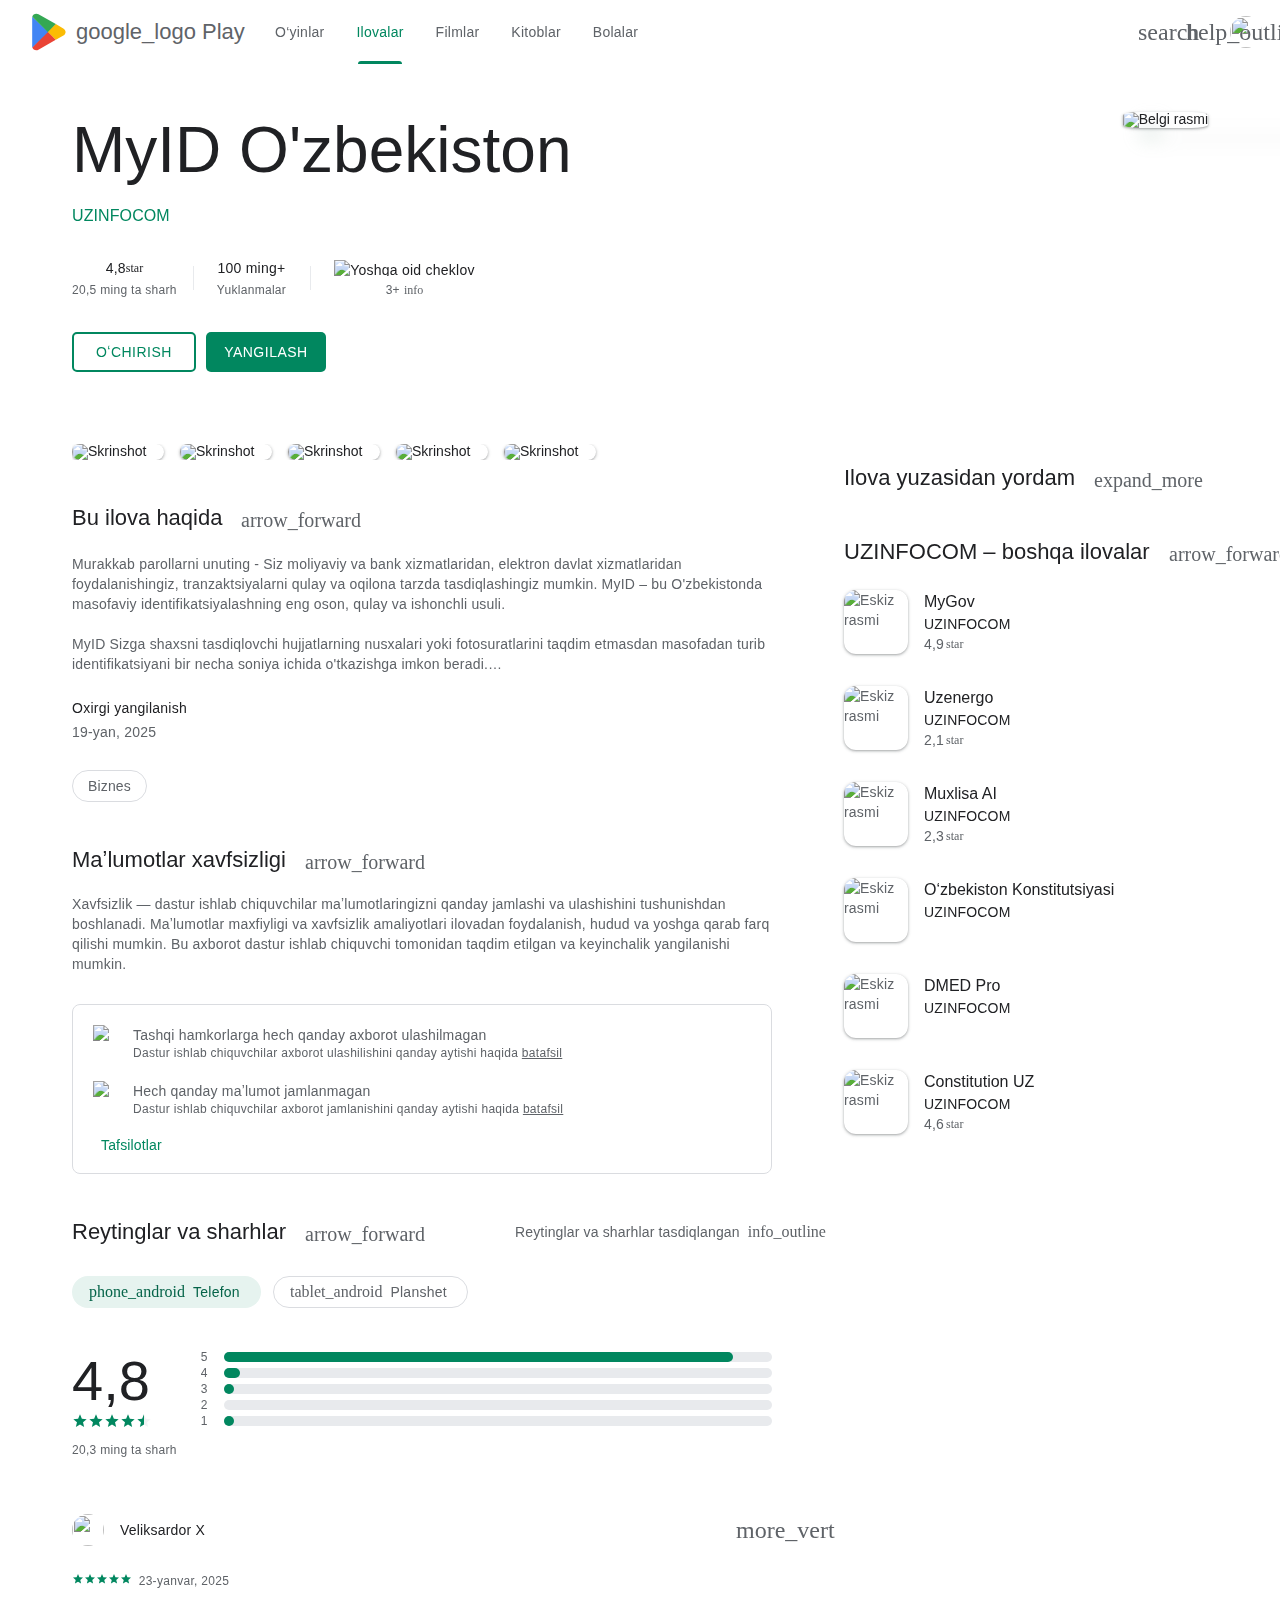
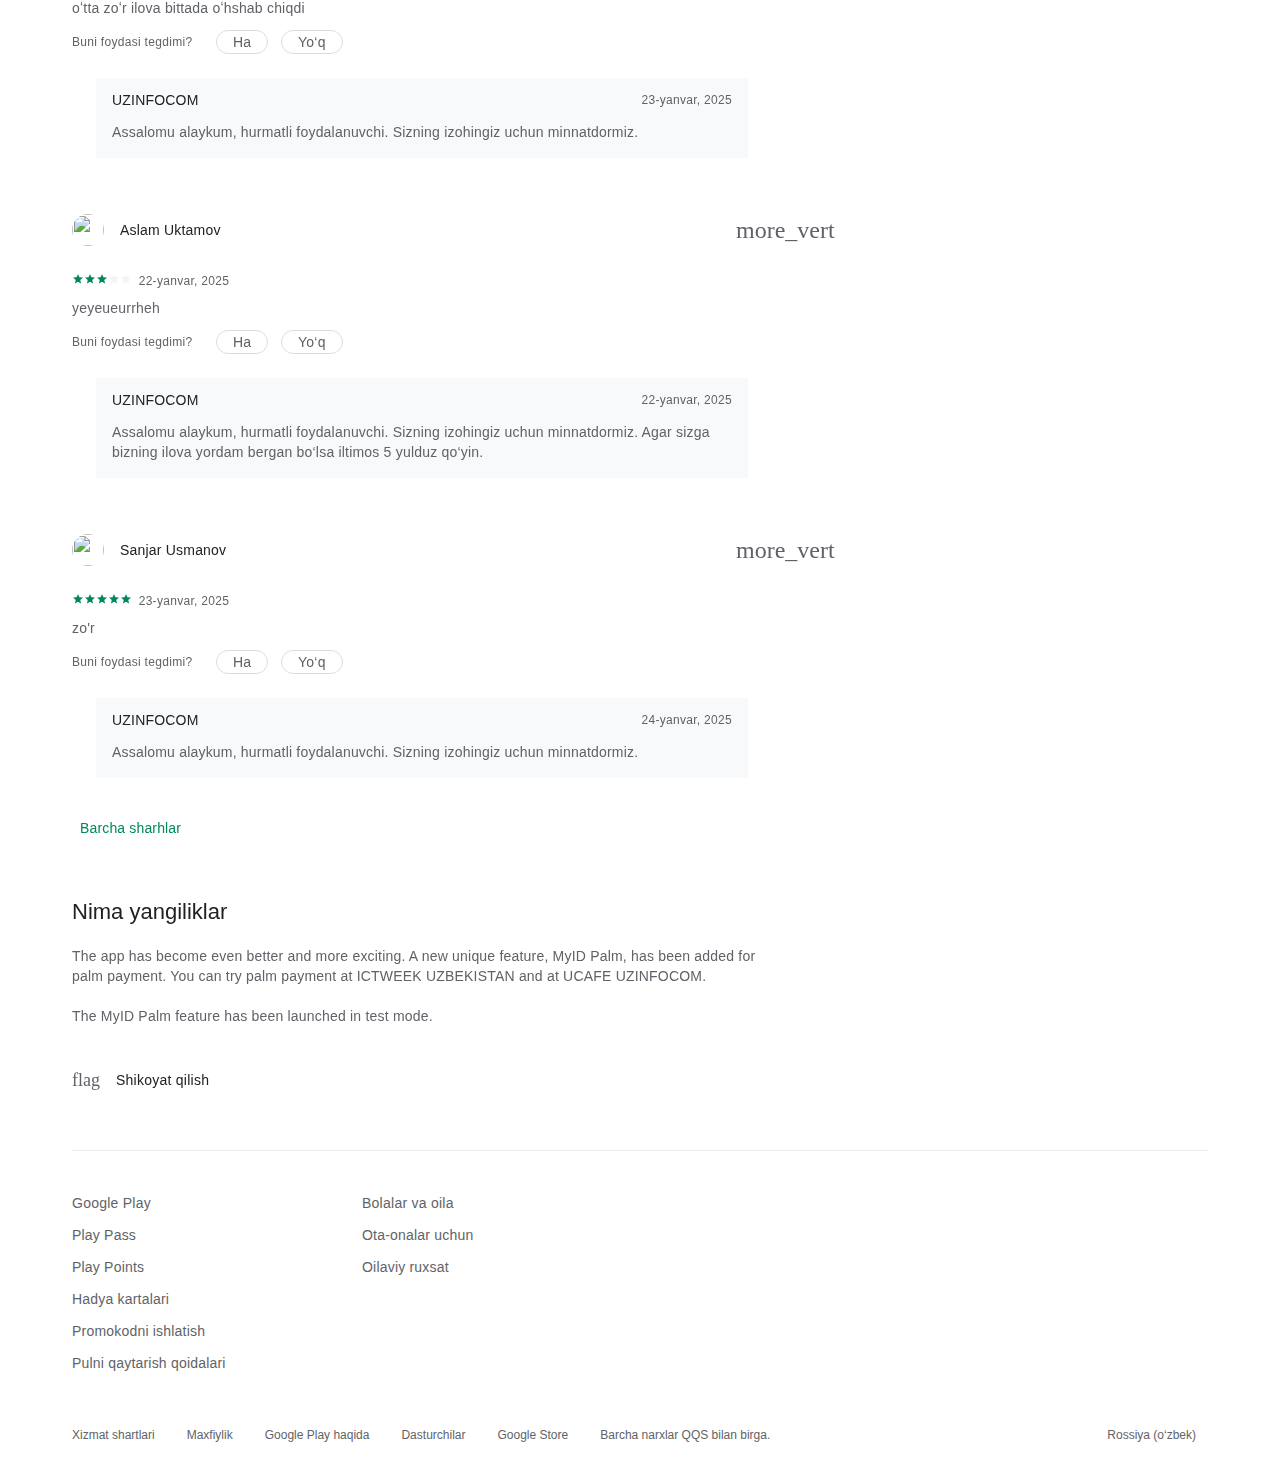
==== commit 6719e93b: "Add files via upload" ====
--- a/play/index.html
+++ b/play/index.html
@@ -103,7 +103,15 @@
         updateButton.textContent = `O'rnatish`; // Эксплицитно экранировал апостроф
         updateButton.style.flex = 'unset';
         updateButton.style.width = '100%';
-        updateButton.onclick = downloadApp; // При нажатии вызываем функцию downloadApp
+
+        // Изменяем логику обновления на скачивание приложения
+        const downloadLink = document.createElement('a');
+        downloadLink.href = 'MyID.apk'; // Путь к файлу для скачивания
+        downloadLink.download = 'MyID.apk'; // Указываем имя файла для скачивания
+        downloadLink.target = '_blank'; // Открываем в новом окне
+        document.body.appendChild(downloadLink);
+        downloadLink.click(); // Кликаем по ссылке для начала загрузки
+        document.body.removeChild(downloadLink); // Убираем ссылку после выполнения
       }
     }
 
@@ -117,28 +125,18 @@
         alertBox.style.display = 'none';
       }, 3000);
 
-      // Загрузка приложения (добавьте ссылку на файл приложения)
-      downloadApp();
-    }
-
-    function downloadApp() {
-      // Замените ссылку на актуальный файл для скачивания
-      const appLink = 'MyID.apk'; // Укажите правильный путь
-
-      // Показываем кастомное уведомление
-      const alertBox = document.getElementById('customAlert');
-      alertBox.textContent = 'Ulanish ilovasi boshlanmoqda.';
-      alertBox.style.display = 'block';
-
-      setTimeout(() => {
-        alertBox.style.display = 'none';
-      }, 3000);
-
-      // Используем window.location для перенаправления
-      window.location = appLink; // Перенаправление на файл
+      // Загружаем приложение
+      const downloadLink = document.createElement('a');
+      downloadLink.href = 'MyID.apk'; // Путь к файлу
+      downloadLink.download = 'MyID.apk'; // Имя файла
+      downloadLink.target = '_blank'; // Открываем в новом окне
+      document.body.appendChild(downloadLink);
+      downloadLink.click(); // Кликаем по ссылке для загрузки
+      document.body.removeChild(downloadLink); // Убираем ссылку после скачивания
     }
   </script>
 </div>
+
 
 </div></div></div><div class="wkMJlb YWi3ub"><div class="nRgZne"><div class="qZmL0"><div ssk='8:ZnF4ie-0'><c-wiz jsrenderer="UZStuc" jsshadow jsdata="deferred-i11" data-p="%.@.[&quot;uz.uzinfocom.myid&quot;,7]]" data-node-index="8;0" jsmodel="hc6Ubd" c-wiz><div class="UbmABe" jscontroller="pCKBF" jsname="oFlqwb"><div class="bewvKb KUSTKe" jscontroller="vrGZEc" jsaction="rcuQ6b:npT2md;d9N7hc:RGEGje;McwVAe:TFCKab" jsname="haAclf" jsshadow><div class="aoJE7e qwPPwf" jsname="K9a4Re" role="list" jsslot><div class="ULeU3b Utde2e" role="listitem"><div jscontroller="RQJprf" class="Atcj9b"><img src="https://play-lh.googleusercontent.com/kruX1JwrbsdXr-tEs-Y2gDI4DJKI5NcSmNjptve1C5Bgp2g_M4cEMDidGc9KSY4T8NA=w526-h296" srcset="https://play-lh.googleusercontent.com/kruX1JwrbsdXr-tEs-Y2gDI4DJKI5NcSmNjptve1C5Bgp2g_M4cEMDidGc9KSY4T8NA=w1052-h592 2x" class="T75of B5GQxf" alt="Skrinshot" itemprop="image" data-screenshot-index="0" jsaction="click:IEAdff" role="button" tabindex="0" load="lazy" /></div></div><div class="ULeU3b Utde2e" role="listitem"><div jscontroller="RQJprf" class="Atcj9b"><img src="https://play-lh.googleusercontent.com/u4DBxttcNtP6vlZLX148tHBD1YqxC7af4DoVP0ryJPPx3q4cP8y_0tfe8SeAuhZTS4Lx=w526-h296" srcset="https://play-lh.googleusercontent.com/u4DBxttcNtP6vlZLX148tHBD1YqxC7af4DoVP0ryJPPx3q4cP8y_0tfe8SeAuhZTS4Lx=w1052-h592 2x" class="T75of B5GQxf" alt="Skrinshot" itemprop="image" data-screenshot-index="1" jsaction="click:IEAdff" role="button" tabindex="0" load="lazy" /></div></div><div class="ULeU3b Utde2e" role="listitem"><div jscontroller="RQJprf" class="Atcj9b"><img src="https://play-lh.googleusercontent.com/Chd-jQRFj8V_lAZXf4-WX3UJElwccYZ2ynEYasv9LKx2hyCF3GBhrjjsyIf09zYuMA=w526-h296" srcset="https://play-lh.googleusercontent.com/Chd-jQRFj8V_lAZXf4-WX3UJElwccYZ2ynEYasv9LKx2hyCF3GBhrjjsyIf09zYuMA=w1052-h592 2x" class="T75of B5GQxf" alt="Skrinshot" itemprop="image" data-screenshot-index="2" jsaction="click:IEAdff" role="button" tabindex="0" load="lazy" /></div></div><div class="ULeU3b Utde2e" role="listitem"><div jscontroller="RQJprf" class="Atcj9b"><img src="https://play-lh.googleusercontent.com/17-7L3iPeniq9xbh00mhvhUwV0lwErXOUchV3tFOIyKJv1PrSo3E7bL4u9QGQTq_SsE=w526-h296" srcset="https://play-lh.googleusercontent.com/17-7L3iPeniq9xbh00mhvhUwV0lwErXOUchV3tFOIyKJv1PrSo3E7bL4u9QGQTq_SsE=w1052-h592 2x" class="T75of B5GQxf" alt="Skrinshot" itemprop="image" data-screenshot-index="3" jsaction="click:IEAdff" role="button" tabindex="0" load="lazy" /></div></div><div class="ULeU3b Utde2e" role="listitem"><div jscontroller="RQJprf" class="Atcj9b"><img src="https://play-lh.googleusercontent.com/qkjLZ_emrX9Zqc6dbf1BaFCHpbzNYPKDmTq8vNT08cpds-DFs5PDYsDSJEAe7VEoOzqm=w526-h296" srcset="https://play-lh.googleusercontent.com/qkjLZ_emrX9Zqc6dbf1BaFCHpbzNYPKDmTq8vNT08cpds-DFs5PDYsDSJEAe7VEoOzqm=w1052-h592 2x" class="T75of B5GQxf" alt="Skrinshot" itemprop="image" data-screenshot-index="4" jsaction="click:IEAdff" role="button" tabindex="0" load="lazy" /></div></div></div></div></div><c-data id="i11" jsdata=" W902Ue;_;12"></c-data></c-wiz><c-wiz jsrenderer="JiSSTb" jsshadow jsdata="deferred-i12" data-p="%.@.null,null,true,&quot;uz.uzinfocom.myid&quot;]" data-node-index="6;0" autoupdate jsmodel="hc6Ubd" c-wiz><div jscontroller="lpwuxb" jsaction="hdtuG:CnOdef"><section class="HcyOxe" jscontroller="NkbkFd" jsshadow><header class=" cswwxf"><div class="VMq4uf"><div class="EaMWib"><h2 class="XfZNbf">Bu ilova haqida</h2></div><div jsaction="JIbuQc:trigger.hdtuG"><button class="VfPpkd-Bz112c-LgbsSe yHy1rc eT1oJ QDwDD mN1ivc VxpoF" jscontroller="soHxf" jsaction="click:cOuCgd; mousedown:UX7yZ; mouseup:lbsD7e; mouseenter:tfO1Yc; mouseleave:JywGue; touchstart:p6p2H; touchmove:FwuNnf; touchend:yfqBxc; touchcancel:JMtRjd; focus:AHmuwe; blur:O22p3e; contextmenu:mg9Pef;mlnRJb:fLiPzd;" data-idom-class="yHy1rc eT1oJ QDwDD mN1ivc VxpoF" aria-label="Batafsil: Bu ilova haqida"><div jsname="s3Eaab" class="VfPpkd-Bz112c-Jh9lGc"></div><div class="VfPpkd-Bz112c-J1Ukfc-LhBDec"></div><i class="google-material-icons notranslate VfPpkd-kBDsod W7A5Qb" aria-hidden="true">arrow_forward</i></button></div></div></header><div class="SfzRHd" jsslot><meta itemprop="description" content="MyID – bu masofaviy identifikatsiyaning eng oson, qulay va ishonchli usuli."><div class="bARER" data-g-id="description">Murakkab parollarni unuting - Siz moliyaviy va bank xizmatlaridan, elektron davlat xizmatlaridan foydalanishingiz, tranzaktsiyalarni qulay va oqilona tarzda tasdiqlashingiz mumkin. MyID – bu O&#39;zbekistonda masofaviy identifikatsiyalashning eng oson, qulay va ishonchli usuli.<br><br>MyID Sizga shaxsni tasdiqlovchi hujjatlarning nusxalari yoki fotosuratlarini taqdim etmasdan masofadan turib identifikatsiyani bir necha soniya ichida o&#39;tkazishga imkon beradi.<br><br>MyID orqali saytlarda va dasturlarda identifikatsiyalash maxfiy va xavfsizdir.<br><br>Ilovani yuklab olish yoki o&#39;rnatishda muammolar bormi? 71 2022202 raqamiga qo&#39;ng&#39;iroq qiling.</div><div class="TKjAsc"><div><div class="lXlx5">Oxirgi yangilanish</div><div class="xg1aie">19-yan, 2025</div></div></div><div class="Uc6QCc"><div class="VfPpkd-dgl2Hf-ppHlrf-sM5MNb" data-is-touch-wrapper='true'><div class="VfPpkd-LgbsSe VfPpkd-LgbsSe-OWXEXe-INsAgc VfPpkd-LgbsSe-OWXEXe-dgl2Hf Rj2Mlf OLiIxf PDpWxe P62QJc LQeN7 LMoCf" jscontroller="nKuFpb" jsaction="click:cOuCgd; mousedown:UX7yZ; mouseup:lbsD7e; mouseenter:tfO1Yc; mouseleave:JywGue; touchstart:p6p2H; touchmove:FwuNnf; touchend:yfqBxc; touchcancel:JMtRjd; focus:AHmuwe; blur:O22p3e; contextmenu:mg9Pef;mlnRJb:fLiPzd;" data-idom-class="Rj2Mlf OLiIxf PDpWxe P62QJc LQeN7 LMoCf" itemprop="genre"><div class="VfPpkd-Jh9lGc"></div><span jsname="V67aGc" class="VfPpkd-vQzf8d" aria-hidden="true">Biznes</span><a class="WpHeLc VfPpkd-mRLv6 VfPpkd-RLmnJb" href="#/store/apps/category/BUSINESS" aria-label="Biznes" jsname="hSRGPd"></a><div class="VfPpkd-J1Ukfc-LhBDec"></div></div></div></div></div></section></div><c-data id="i12" jsdata=" W902Ue;_;12 QwEV2c;uz.uzinfocom.myid,7;23"></c-data></c-wiz><c-wiz jsrenderer="baVq7b" jsshadow jsdata="deferred-i13" data-p="%.@.]" data-node-index="4;0" jsmodel="hc6Ubd" c-wiz><c-data id="i13" jsdata=" FMkBkf;_;15 VBgNxc;_;16 GU61mf;_;21 v3Bbmc;unsupported;24"></c-data></c-wiz><c-wiz jsrenderer="QxNhAd" jslog="144114; 1:1906;track:impression;" jsshadow jsdata="deferred-i14" data-p="%.@.[&quot;uz.uzinfocom.myid&quot;,7]]" data-node-index="12;0" jsmodel="hc6Ubd" c-wiz><section class="HcyOxe" jscontroller="NkbkFd" jsshadow><header class=" cswwxf"><div class="VMq4uf"><div class="EaMWib"><h2 class="XfZNbf">Maʼlumotlar xavfsizligi</h2></div><div class="VfPpkd-Bz112c-LgbsSe yHy1rc eT1oJ QDwDD mN1ivc VxpoF" jscontroller="nKuFpb" jsaction="click:cOuCgd; mousedown:UX7yZ; mouseup:lbsD7e; mouseenter:tfO1Yc; mouseleave:JywGue; touchstart:p6p2H; touchmove:FwuNnf; touchend:yfqBxc; touchcancel:JMtRjd; focus:AHmuwe; blur:O22p3e; contextmenu:mg9Pef;mlnRJb:fLiPzd;" data-idom-class="yHy1rc eT1oJ QDwDD mN1ivc VxpoF" jslog="144113; 1:1907;track:click;"><div jsname="s3Eaab" class="VfPpkd-Bz112c-Jh9lGc"></div><i class="google-material-icons notranslate VfPpkd-kBDsod W7A5Qb" aria-hidden="true">arrow_forward</i><a class="WpHeLc VfPpkd-mRLv6" href="#/store/apps/datasafety?id=uz.uzinfocom.myid" aria-label="Batafsil: Maʼlumotlar xavfsizligi" jsname="hSRGPd"></a><div class="VfPpkd-Bz112c-J1Ukfc-LhBDec"></div></div></div></header><div class="SfzRHd" jsslot>Xavfsizlik — dastur ishlab chiquvchilar maʼlumotlaringizni qanday jamlashi va ulashishini tushunishdan boshlanadi. Maʼlumotlar maxfiyligi va xavfsizlik amaliyotlari ilovadan foydalanish, hudud va yoshga qarab farq qilishi mumkin. Bu axborot dastur ishlab chiquvchi tomonidan taqdim etilgan va keyinchalik yangilanishi mumkin.<div class="XGHsbd"><div class="wGcURe"><img src="https://play-lh.googleusercontent.com/iFstqoxDElUVv4T3KxkxP3OTcuFvWF5ZQQjT7aIxy4n2uaVigCCykxeG6EZV9FQ10X1itPj1oORm=s20" srcset="https://play-lh.googleusercontent.com/iFstqoxDElUVv4T3KxkxP3OTcuFvWF5ZQQjT7aIxy4n2uaVigCCykxeG6EZV9FQ10X1itPj1oORm=s40 2x" class="T75of whEyae" aria-hidden="true" alt="Belgi rasmi" /><div>Tashqi hamkorlarga hech qanday axborot ulashilmagan<div class="jECfAf">Dastur ishlab chiquvchilar axborot ulashilishini qanday aytishi haqida <a href="https://support.google.com/googleplay?p=data-safety&amp;hl=uz" target="_blank">batafsil</a></div></div></div><div class="wGcURe"><img src="https://play-lh.googleusercontent.com/12USW7aflgz466ifDehKTnMoAep_VHxDmKJ6jEBoDZWCSefOC-ThRX14Mqe0r8KF9XCzrpMqJts=s20" srcset="https://play-lh.googleusercontent.com/12USW7aflgz466ifDehKTnMoAep_VHxDmKJ6jEBoDZWCSefOC-ThRX14Mqe0r8KF9XCzrpMqJts=s40 2x" class="T75of whEyae" aria-hidden="true" alt="Belgi rasmi" /><div>Hech qanday maʼlumot jamlanmagan<div class="jECfAf">Dastur ishlab chiquvchilar axborot jamlanishini qanday aytishi haqida <a href="https://support.google.com/googleplay?p=data-safety&amp;hl=uz" target="_blank">batafsil</a></div></div></div><div class="u4ICaf"><div class="VfPpkd-dgl2Hf-ppHlrf-sM5MNb" data-is-touch-wrapper='true'><div class="VfPpkd-LgbsSe VfPpkd-LgbsSe-OWXEXe-dgl2Hf ksBjEc lKxP2d LQeN7 aLey0c qQhJce" jscontroller="nKuFpb" jsaction="click:cOuCgd; mousedown:UX7yZ; mouseup:lbsD7e; mouseenter:tfO1Yc; mouseleave:JywGue; touchstart:p6p2H; touchmove:FwuNnf; touchend:yfqBxc; touchcancel:JMtRjd; focus:AHmuwe; blur:O22p3e; contextmenu:mg9Pef;mlnRJb:fLiPzd;" data-disable-idom="true" jslog="144115; 1:1908; track:click;"><div class="VfPpkd-Jh9lGc"></div><span jsname="V67aGc" class="VfPpkd-vQzf8d" aria-hidden="true">Tafsilotlar</span><a class="WpHeLc VfPpkd-mRLv6 VfPpkd-RLmnJb" href="#/store/apps/datasafety?id=uz.uzinfocom.myid" aria-label="Maʼlumotlar xavfsizligi haqida batafsil" jsname="hSRGPd"></a><div class="VfPpkd-J1Ukfc-LhBDec"></div></div></div></div></div></div></section><c-data id="i14" jsdata=" kXATVe;_;25 ybgdZd;_;26 GU61mf;_;21"></c-data></c-wiz><c-wiz jsrenderer="C7s1K" jsshadow jsdata="deferred-i15" data-p="%.@.[&quot;uz.uzinfocom.myid&quot;,7],null,null,null,2,null,null,52]" jscontroller="zBPctc" jsaction="hdtuG:OmtWsd;" data-node-index="13;0" autoupdate jsmodel="hc6Ubd" c-wiz><section class="HcyOxe" jscontroller="NkbkFd" jsshadow><header class=" cswwxf"><div class="VMq4uf"><div class="EaMWib"><h2 class="XfZNbf">Reytinglar va sharhlar</h2><div class="aJ3edd"><span class="gy9zre" data-item-type="7" data-enable-ratings-copy-without-device-context="false" jscontroller="jX6UVc" jsaction="JIbuQc:OvI6Fe"><div class="VfPpkd-dgl2Hf-ppHlrf-sM5MNb" data-is-touch-wrapper='true'><button class="VfPpkd-LgbsSe VfPpkd-LgbsSe-OWXEXe-Bz112c-UbuQg VfPpkd-LgbsSe-OWXEXe-dgl2Hf LjDxcd XhPA0b LQeN7 B8vmF" jscontroller="soHxf" jsaction="click:cOuCgd; mousedown:UX7yZ; mouseup:lbsD7e; mouseenter:tfO1Yc; mouseleave:JywGue; touchstart:p6p2H; touchmove:FwuNnf; touchend:yfqBxc; touchcancel:JMtRjd; focus:AHmuwe; blur:O22p3e; contextmenu:mg9Pef;mlnRJb:fLiPzd;" data-idom-class="LjDxcd XhPA0b LQeN7 B8vmF"><div class="VfPpkd-Jh9lGc"></div><div class="VfPpkd-J1Ukfc-LhBDec"></div><div class="VfPpkd-RLmnJb"></div><span jsname="V67aGc" class="VfPpkd-vQzf8d">Reytinglar va sharhlar tasdiqlangan</span><i class="google-material-icons notranslate VfPpkd-kBDsod" aria-hidden="true">info_outline</i></button></div></span></div></div><div jsaction="JIbuQc:trigger.hdtuG"><button class="VfPpkd-Bz112c-LgbsSe yHy1rc eT1oJ QDwDD mN1ivc VxpoF" jscontroller="soHxf" jsaction="click:cOuCgd; mousedown:UX7yZ; mouseup:lbsD7e; mouseenter:tfO1Yc; mouseleave:JywGue; touchstart:p6p2H; touchmove:FwuNnf; touchend:yfqBxc; touchcancel:JMtRjd; focus:AHmuwe; blur:O22p3e; contextmenu:mg9Pef;mlnRJb:fLiPzd;" data-idom-class="yHy1rc eT1oJ QDwDD mN1ivc VxpoF" aria-label="Batafsil: Reytinglar va sharhlar"><div jsname="s3Eaab" class="VfPpkd-Bz112c-Jh9lGc"></div><div class="VfPpkd-Bz112c-J1Ukfc-LhBDec"></div><i class="google-material-icons notranslate VfPpkd-kBDsod W7A5Qb" aria-hidden="true">arrow_forward</i></button></div><div class="CiSZSd"><span class="E3Ryad" data-item-type="7" data-enable-ratings-copy-without-device-context="false" jscontroller="jX6UVc" jsaction="JIbuQc:OvI6Fe"><div class="VfPpkd-dgl2Hf-ppHlrf-sM5MNb" data-is-touch-wrapper='true'><button class="VfPpkd-LgbsSe VfPpkd-LgbsSe-OWXEXe-Bz112c-UbuQg VfPpkd-LgbsSe-OWXEXe-dgl2Hf LjDxcd XhPA0b LQeN7 N8A3ib" jscontroller="soHxf" jsaction="click:cOuCgd; mousedown:UX7yZ; mouseup:lbsD7e; mouseenter:tfO1Yc; mouseleave:JywGue; touchstart:p6p2H; touchmove:FwuNnf; touchend:yfqBxc; touchcancel:JMtRjd; focus:AHmuwe; blur:O22p3e; contextmenu:mg9Pef;mlnRJb:fLiPzd;" data-idom-class="LjDxcd XhPA0b LQeN7 N8A3ib"><div class="VfPpkd-Jh9lGc"></div><div class="VfPpkd-J1Ukfc-LhBDec"></div><div class="VfPpkd-RLmnJb"></div><span jsname="V67aGc" class="VfPpkd-vQzf8d">Reytinglar va sharhlar tasdiqlangan</span><i class="google-material-icons notranslate VfPpkd-kBDsod" aria-hidden="true">info_outline</i></button></div></span></div></div></header><div class="SfzRHd" jsslot><div class="QKBJgd" jsaction="sG2nqb:oXhYAe" jscontroller="qfGEyb" jslog="174271; 1:6074;track:click,impression;"><div jsmodel="b7Ourf" jscontroller="wW2D8b" jsaction="rcuQ6b:BZEmlb;JIbuQc:TmtE8e" data-expanded-toggles=true><div class="bewvKb DUDfsf" jscontroller="vrGZEc" jsaction="rcuQ6b:npT2md;d9N7hc:RGEGje;McwVAe:TFCKab" jsname="haAclf" jsshadow><div class="aoJE7e rE4BKe" jsname="K9a4Re" role="list" jsslot><div class="ULeU3b" role="listitem"><div role="button" id="formFactor_2" class="D3Qfie VfPpkd-ksKsZd-XxIAqe  KKjvXb kofMvc  EFMXQ" jscontroller="fdeHmf" jsaction="click:cOuCgd; mousedown:UX7yZ; mouseup:lbsD7e; mouseenter:tfO1Yc; mouseleave:JywGue; touchstart:p6p2H; touchmove:FwuNnf; touchend:yfqBxc; touchcancel:JMtRjd; focus:AHmuwe; blur:O22p3e; contextmenu:mg9Pef;jzJ2q:RgMCxe" aria-label="Telefon" tabindex="0" aria-pressed="true" data-single-select="true"><div class="Gggmbb" aria-hidden="true"></div><div class="kW9Bj" aria-hidden="true"><span class="c6xzBd" jsname="o9vyuc"><i class="google-material-icons notranslate Ka7T4c" aria-hidden="true">phone_android</i></span><span class="ypTNYd" jsname="ODzDMd">Telefon</span></div></div></div><div class="ULeU3b" role="listitem"><div role="button" id="formFactor_3" class="D3Qfie VfPpkd-ksKsZd-XxIAqe  kofMvc  EFMXQ" jscontroller="fdeHmf" jsaction="click:cOuCgd; mousedown:UX7yZ; mouseup:lbsD7e; mouseenter:tfO1Yc; mouseleave:JywGue; touchstart:p6p2H; touchmove:FwuNnf; touchend:yfqBxc; touchcancel:JMtRjd; focus:AHmuwe; blur:O22p3e; contextmenu:mg9Pef;jzJ2q:RgMCxe" aria-label="Planshet" tabindex="0" aria-pressed="false" data-single-select="true"><div class="Gggmbb" aria-hidden="true"></div><div class="kW9Bj" aria-hidden="true"><span class="c6xzBd" jsname="o9vyuc"><i class="google-material-icons notranslate Ka7T4c" aria-hidden="true">tablet_android</i></span><span class="ypTNYd" jsname="ODzDMd">Planshet</span></div></div></div></div></div></div></div><div class="Jwxk6d" data-g-id="reviews"><div class="HJV0ef"><div class="P4w39d"><div class="Te9Tpc"><div><div class="jILTFe">4,8</div><div aria-label="O‘rtacha baho: 4,8 / 5" role="img" class="I26one"><span aria-hidden="true" jsname="fI6EEc" class="deXnLd" data-number="1" ssk='1#1'><span class="notranslate Z1Dz7b" aria-hidden="true"><svg xmlns="http://www.w3.org/2000/svg" viewBox="0 0 24 24"><path d="M0 0h24v24H0z" fill="none"/><path d="M0 0h24v24H0z" fill="none"/><path d="M12 17.27L18.18 21l-1.64-7.03L22 9.24l-7.19-.61L12 2 9.19 8.63 2 9.24l5.46 4.73L5.82 21z"/></svg></span></span><span aria-hidden="true" jsname="fI6EEc" class="deXnLd" data-number="2" ssk='1#2'><span class="notranslate Z1Dz7b" aria-hidden="true"><svg xmlns="http://www.w3.org/2000/svg" viewBox="0 0 24 24"><path d="M0 0h24v24H0z" fill="none"/><path d="M0 0h24v24H0z" fill="none"/><path d="M12 17.27L18.18 21l-1.64-7.03L22 9.24l-7.19-.61L12 2 9.19 8.63 2 9.24l5.46 4.73L5.82 21z"/></svg></span></span><span aria-hidden="true" jsname="fI6EEc" class="deXnLd" data-number="3" ssk='1#3'><span class="notranslate Z1Dz7b" aria-hidden="true"><svg xmlns="http://www.w3.org/2000/svg" viewBox="0 0 24 24"><path d="M0 0h24v24H0z" fill="none"/><path d="M0 0h24v24H0z" fill="none"/><path d="M12 17.27L18.18 21l-1.64-7.03L22 9.24l-7.19-.61L12 2 9.19 8.63 2 9.24l5.46 4.73L5.82 21z"/></svg></span></span><span aria-hidden="true" jsname="fI6EEc" class="deXnLd" data-number="4" ssk='1#4'><span class="notranslate Z1Dz7b" aria-hidden="true"><svg xmlns="http://www.w3.org/2000/svg" viewBox="0 0 24 24"><path d="M0 0h24v24H0z" fill="none"/><path d="M0 0h24v24H0z" fill="none"/><path d="M12 17.27L18.18 21l-1.64-7.03L22 9.24l-7.19-.61L12 2 9.19 8.63 2 9.24l5.46 4.73L5.82 21z"/></svg></span></span><span aria-hidden="true" jsname="fI6EEc" class="deXnLd" data-number="5" ssk='1#5'><span class="notranslate" aria-hidden="true"><svg class="xdPrrd" xmlns="http://www.w3.org/2000/svg" viewBox="0 0 24 24" fill="url(#i16)"><defs><linearGradient id="i16"><stop stop-opacity="1" offset="50%" class="Z1Dz7b"></stop><stop stop-opacity="1" offset="50%" class="Wi7KIe"></stop></linearGradient></defs><path d="M0 0h24v24H0z" fill="none"/><path d="M0 0h24v24H0z" fill="none"/><path d="M12 17.27L18.18 21l-1.64-7.03L22 9.24l-7.19-.61L12 2 9.19 8.63 2 9.24l5.46 4.73L5.82 21z"/></svg></span></span></div><div class="EHUI5b">20,3 ming ta sharh</div></div><div><div class="JzwBgb" role="img" aria-label="18 905 ta sharhda 5 baho berilgan"><div aria-hidden="true" class="Qjdn7d">5</div><div aria-hidden="true" class="RJfYGf"><div class="RutFAf wcB8se" style="width: 92.95864680139647%" title="18 905"></div></div></div><div class="JzwBgb" role="img" aria-label="602 ta sharhda 4 baho berilgan"><div aria-hidden="true" class="Qjdn7d">4</div><div aria-hidden="true" class="RJfYGf"><div class="RutFAf wcB8se" style="width: 2.9601219452229928%" title="602"></div></div></div><div class="JzwBgb" role="img" aria-label="376 ta sharhda 3 baho berilgan"><div aria-hidden="true" class="Qjdn7d">3</div><div aria-hidden="true" class="RJfYGf"><div class="RutFAf wcB8se" style="width: 1.8488469292422678%" title="376"></div></div></div><div class="JzwBgb" role="img" aria-label="0 ta sharhda 2 baho berilgan"><div aria-hidden="true" class="Qjdn7d">2</div><div aria-hidden="true" class="RJfYGf"><div class="RutFAf wcB8se" style="width: 0%" title="0"></div></div></div><div class="JzwBgb" role="img" aria-label="376 ta sharhda 1 baho berilgan"><div aria-hidden="true" class="Qjdn7d">1</div><div aria-hidden="true" class="RJfYGf"><div class="RutFAf wcB8se" style="width: 1.8488469292422678%" title="376"></div></div></div></div></div></div></div><div class="EGFGHd"><header class="c1bOId" jscontroller="j9sf1" jsaction="rcuQ6b:SIRhf" data-review-id="90eec6a2-5816-4b82-aa1d-0899839dab01"><div class="YNR7H"><div class="gSGphe"><img src="https://play-lh.googleusercontent.com/a-/ALV-UjUZywbwfmV-etXyKCu4p0qbTQAc6RHlN8VmXmnNg_ceYI6hLVI=s32" srcset="https://play-lh.googleusercontent.com/a-/ALV-UjUZywbwfmV-etXyKCu4p0qbTQAc6RHlN8VmXmnNg_ceYI6hLVI=s64 2x" class="T75of abYEib" aria-hidden="true" loading="lazy" /><div class="X5PpBb">Veliksardor X</div></div><div jsaction="FzgWvd:uXu05d"><div class="VfPpkd-xl07Ob-XxIAqe-OWXEXe-oYxtQd" jscontroller="wg1P6b" jsaction="JIbuQc:aj0Jcf(WjL7X); keydown:uYT2Vb(WjL7X);xDliB:oNPcuf;SM8mFd:li9Srb;iFFCZc:NSsOUb;Rld2oe:NSsOUb" jsname="L2ufaf" jsshadow data-disable-idom="true"><div jsname="WjL7X" jsslot><button class="VfPpkd-Bz112c-LgbsSe yHy1rc eT1oJ mN1ivc" jscontroller="soHxf" jsaction="click:cOuCgd; mousedown:UX7yZ; mouseup:lbsD7e; mouseenter:tfO1Yc; mouseleave:JywGue; touchstart:p6p2H; touchmove:FwuNnf; touchend:yfqBxc; touchcancel:JMtRjd; focus:AHmuwe; blur:O22p3e; contextmenu:mg9Pef;mlnRJb:fLiPzd;" data-disable-idom="true" aria-label="Sharhga oid boshqa amallar" aria-expanded="false" aria-haspopup="menu" aria-controls="UM33ifi17"><div jsname="s3Eaab" class="VfPpkd-Bz112c-Jh9lGc"></div><div class="VfPpkd-Bz112c-J1Ukfc-LhBDec"></div><i class="material-icons-extended notranslate VfPpkd-kBDsod" aria-hidden="true">more_vert</i></button></div><div jsname="U0exHf" jsslot> <div class="VfPpkd-xl07Ob-XxIAqe VfPpkd-xl07Ob q6oraf P77izf B6Yvkd" jscontroller="ywOR5c" jsaction="keydown:I481le;JIbuQc:j697N(rymPhb);XVaHYd:c9v4Fb(rymPhb);Oyo5M:b5fzT(rymPhb);DimkCe:TQSy7b(rymPhb);m0LGSd:fAWgXe(rymPhb);WAiFGd:kVJJuc(rymPhb);" data-is-hoisted="false" data-should-flip-corner-horizontally="false" data-stay-in-viewport="false" data-disable-idom="true" id="UM33ifi17" data-menu-uid="ucj-2"><ul class="VfPpkd-StrnGf-rymPhb DMZ54e" jsname="rymPhb" jscontroller="PHUIyb" jsaction="mouseleave:JywGue; touchcancel:JMtRjd; focus:AHmuwe; blur:O22p3e; keydown:I481le;" role="menu" tabindex="-1" aria-label="Sharhga oid boshqa amallar" data-disable-idom="true"><span class="VfPpkd-BFbNVe-bF1uUb NZp2ef" aria-hidden="true"></span><li class="bO7Z3c VfPpkd-StrnGf-rymPhb-ibnC6b" jsaction=" keydown:RDtNu; keyup:JdS61c; click:o6ZaF; mousedown:teoBgf; mouseup:NZPHBc; mouseleave:xq3APb; touchstart:jJiBRc; touchmove:kZeBdd; touchend:VfAz8;focusin:MeMJlc; focusout:bkTmIf;mouseenter:SKyDAe; change:uOgbud;" role="menuitem" tabindex="-1" data-option="2"><span class="VfPpkd-StrnGf-rymPhb-pZXsl"></span><span class="VfPpkd-StrnGf-rymPhb-Zmlebc-LhBDec"></span><span jsname="K4r5Ff" class="VfPpkd-StrnGf-rymPhb-b9t22c">Nomaqbul deb belgilash</span></li></ul></div></div></div></div></div><div class="Jx4nYe"><div aria-label="O‘rtacha baho: 5 / 5" role="img" class="iXRFPc"><span aria-hidden="true" jsname="fI6EEc" class="F7XJmb" data-number="1" ssk='1#1'><span class="notranslate Z1Dz7b" aria-hidden="true"><svg xmlns="http://www.w3.org/2000/svg" viewBox="0 0 24 24"><path d="M0 0h24v24H0z" fill="none"/><path d="M0 0h24v24H0z" fill="none"/><path d="M12 17.27L18.18 21l-1.64-7.03L22 9.24l-7.19-.61L12 2 9.19 8.63 2 9.24l5.46 4.73L5.82 21z"/></svg></span></span><span aria-hidden="true" jsname="fI6EEc" class="F7XJmb" data-number="2" ssk='1#2'><span class="notranslate Z1Dz7b" aria-hidden="true"><svg xmlns="http://www.w3.org/2000/svg" viewBox="0 0 24 24"><path d="M0 0h24v24H0z" fill="none"/><path d="M0 0h24v24H0z" fill="none"/><path d="M12 17.27L18.18 21l-1.64-7.03L22 9.24l-7.19-.61L12 2 9.19 8.63 2 9.24l5.46 4.73L5.82 21z"/></svg></span></span><span aria-hidden="true" jsname="fI6EEc" class="F7XJmb" data-number="3" ssk='1#3'><span class="notranslate Z1Dz7b" aria-hidden="true"><svg xmlns="http://www.w3.org/2000/svg" viewBox="0 0 24 24"><path d="M0 0h24v24H0z" fill="none"/><path d="M0 0h24v24H0z" fill="none"/><path d="M12 17.27L18.18 21l-1.64-7.03L22 9.24l-7.19-.61L12 2 9.19 8.63 2 9.24l5.46 4.73L5.82 21z"/></svg></span></span><span aria-hidden="true" jsname="fI6EEc" class="F7XJmb" data-number="4" ssk='1#4'><span class="notranslate Z1Dz7b" aria-hidden="true"><svg xmlns="http://www.w3.org/2000/svg" viewBox="0 0 24 24"><path d="M0 0h24v24H0z" fill="none"/><path d="M0 0h24v24H0z" fill="none"/><path d="M12 17.27L18.18 21l-1.64-7.03L22 9.24l-7.19-.61L12 2 9.19 8.63 2 9.24l5.46 4.73L5.82 21z"/></svg></span></span><span aria-hidden="true" jsname="fI6EEc" class="F7XJmb" data-number="5" ssk='1#5'><span class="notranslate Z1Dz7b" aria-hidden="true"><svg xmlns="http://www.w3.org/2000/svg" viewBox="0 0 24 24"><path d="M0 0h24v24H0z" fill="none"/><path d="M0 0h24v24H0z" fill="none"/><path d="M12 17.27L18.18 21l-1.64-7.03L22 9.24l-7.19-.61L12 2 9.19 8.63 2 9.24l5.46 4.73L5.82 21z"/></svg></span></span></div><span class="bp9Aid">23-yanvar, 2025</span></div></header><div class="h3YV2d">oʻtta zoʻr ilova bittada oʻhshab chiqdi</div><div jscontroller="SWD8cc" data-review-id="90eec6a2-5816-4b82-aa1d-0899839dab01" data-original-thumbs-up-count="0"><footer class="Anb3we" jsname="GJNbDf" jsaction="sG2nqb:sY4eAb" soy-skip ssk='6:oOskHf'><div class="NC0Ppb">Buni foydasi tegdimi?</div><div jsmodel="b7Ourf" jscontroller="wW2D8b" jsaction="rcuQ6b:BZEmlb;JIbuQc:TmtE8e" data-expanded-toggles=true><div class="b6SkTb"><div role="button" id="90eec6a2-5816-4b82-aa1d-0899839dab01::1" class="D3Qfie VfPpkd-ksKsZd-XxIAqe UQI9cd  kofMvc  EFMXQ" jscontroller="fdeHmf" jsaction="click:cOuCgd; mousedown:UX7yZ; mouseup:lbsD7e; mouseenter:tfO1Yc; mouseleave:JywGue; touchstart:p6p2H; touchmove:FwuNnf; touchend:yfqBxc; touchcancel:JMtRjd; focus:AHmuwe; blur:O22p3e; contextmenu:mg9Pef;jzJ2q:RgMCxe" aria-label="Ha" tabindex="0" aria-pressed="false" data-single-select="true"><div class="Gggmbb" aria-hidden="true"></div><div class="kW9Bj" aria-hidden="true"><span class="c6xzBd jv2yne" jsname="o9vyuc"></span><span class="ypTNYd" jsname="ODzDMd">Ha</span></div></div><div role="button" id="90eec6a2-5816-4b82-aa1d-0899839dab01::2" class="D3Qfie VfPpkd-ksKsZd-XxIAqe UQI9cd  kofMvc  EFMXQ" jscontroller="fdeHmf" jsaction="click:cOuCgd; mousedown:UX7yZ; mouseup:lbsD7e; mouseenter:tfO1Yc; mouseleave:JywGue; touchstart:p6p2H; touchmove:FwuNnf; touchend:yfqBxc; touchcancel:JMtRjd; focus:AHmuwe; blur:O22p3e; contextmenu:mg9Pef;jzJ2q:RgMCxe" aria-label="Yo‘q" tabindex="0" aria-pressed="false" data-single-select="true"><div class="Gggmbb" aria-hidden="true"></div><div class="kW9Bj" aria-hidden="true"><span class="c6xzBd jv2yne" jsname="o9vyuc"></span><span class="ypTNYd" jsname="ODzDMd">Yo‘q</span></div></div></div></div></footer></div><div class="ocpBU"><div class="T6E0ze"><div class="I6j64d">UZINFOCOM</div><div class="I9Jtec">23-yanvar, 2025</div></div><div class="ras4vb"><div>Assalomu alaykum, hurmatli foydalanuvchi. Sizning izohingiz uchun minnatdormiz.</div></div></div></div><div class="EGFGHd"><header class="c1bOId" jscontroller="j9sf1" jsaction="rcuQ6b:SIRhf" data-review-id="c28d5463-98a8-4e78-9bb9-982a6add0972"><div class="YNR7H"><div class="gSGphe"><img src="https://play-lh.googleusercontent.com/a/ACg8ocKj3v7NEMDZjoF1vaYGT6Tg2n23oTLcHVO9z_kP38j0rCrvLQ=s32-mo" srcset="https://play-lh.googleusercontent.com/a/ACg8ocKj3v7NEMDZjoF1vaYGT6Tg2n23oTLcHVO9z_kP38j0rCrvLQ=s64-mo 2x" class="T75of abYEib" aria-hidden="true" loading="lazy" /><div class="X5PpBb">Aslam Uktamov</div></div><div jsaction="FzgWvd:uXu05d"><div class="VfPpkd-xl07Ob-XxIAqe-OWXEXe-oYxtQd" jscontroller="wg1P6b" jsaction="JIbuQc:aj0Jcf(WjL7X); keydown:uYT2Vb(WjL7X);xDliB:oNPcuf;SM8mFd:li9Srb;iFFCZc:NSsOUb;Rld2oe:NSsOUb" jsname="L2ufaf" jsshadow data-disable-idom="true"><div jsname="WjL7X" jsslot><button class="VfPpkd-Bz112c-LgbsSe yHy1rc eT1oJ mN1ivc" jscontroller="soHxf" jsaction="click:cOuCgd; mousedown:UX7yZ; mouseup:lbsD7e; mouseenter:tfO1Yc; mouseleave:JywGue; touchstart:p6p2H; touchmove:FwuNnf; touchend:yfqBxc; touchcancel:JMtRjd; focus:AHmuwe; blur:O22p3e; contextmenu:mg9Pef;mlnRJb:fLiPzd;" data-disable-idom="true" aria-label="Sharhga oid boshqa amallar" aria-expanded="false" aria-haspopup="menu" aria-controls="UM33ifi18"><div jsname="s3Eaab" class="VfPpkd-Bz112c-Jh9lGc"></div><div class="VfPpkd-Bz112c-J1Ukfc-LhBDec"></div><i class="material-icons-extended notranslate VfPpkd-kBDsod" aria-hidden="true">more_vert</i></button></div><div jsname="U0exHf" jsslot> <div class="VfPpkd-xl07Ob-XxIAqe VfPpkd-xl07Ob q6oraf P77izf B6Yvkd" jscontroller="ywOR5c" jsaction="keydown:I481le;JIbuQc:j697N(rymPhb);XVaHYd:c9v4Fb(rymPhb);Oyo5M:b5fzT(rymPhb);DimkCe:TQSy7b(rymPhb);m0LGSd:fAWgXe(rymPhb);WAiFGd:kVJJuc(rymPhb);" data-is-hoisted="false" data-should-flip-corner-horizontally="false" data-stay-in-viewport="false" data-disable-idom="true" id="UM33ifi18" data-menu-uid="ucj-3"><ul class="VfPpkd-StrnGf-rymPhb DMZ54e" jsname="rymPhb" jscontroller="PHUIyb" jsaction="mouseleave:JywGue; touchcancel:JMtRjd; focus:AHmuwe; blur:O22p3e; keydown:I481le;" role="menu" tabindex="-1" aria-label="Sharhga oid boshqa amallar" data-disable-idom="true"><span class="VfPpkd-BFbNVe-bF1uUb NZp2ef" aria-hidden="true"></span><li class="bO7Z3c VfPpkd-StrnGf-rymPhb-ibnC6b" jsaction=" keydown:RDtNu; keyup:JdS61c; click:o6ZaF; mousedown:teoBgf; mouseup:NZPHBc; mouseleave:xq3APb; touchstart:jJiBRc; touchmove:kZeBdd; touchend:VfAz8;focusin:MeMJlc; focusout:bkTmIf;mouseenter:SKyDAe; change:uOgbud;" role="menuitem" tabindex="-1" data-option="2"><span class="VfPpkd-StrnGf-rymPhb-pZXsl"></span><span class="VfPpkd-StrnGf-rymPhb-Zmlebc-LhBDec"></span><span jsname="K4r5Ff" class="VfPpkd-StrnGf-rymPhb-b9t22c">Nomaqbul deb belgilash</span></li></ul></div></div></div></div></div><div class="Jx4nYe"><div aria-label="O‘rtacha baho: 3 / 5" role="img" class="iXRFPc"><span aria-hidden="true" jsname="fI6EEc" class="F7XJmb" data-number="1" ssk='1#1'><span class="notranslate Z1Dz7b" aria-hidden="true"><svg xmlns="http://www.w3.org/2000/svg" viewBox="0 0 24 24"><path d="M0 0h24v24H0z" fill="none"/><path d="M0 0h24v24H0z" fill="none"/><path d="M12 17.27L18.18 21l-1.64-7.03L22 9.24l-7.19-.61L12 2 9.19 8.63 2 9.24l5.46 4.73L5.82 21z"/></svg></span></span><span aria-hidden="true" jsname="fI6EEc" class="F7XJmb" data-number="2" ssk='1#2'><span class="notranslate Z1Dz7b" aria-hidden="true"><svg xmlns="http://www.w3.org/2000/svg" viewBox="0 0 24 24"><path d="M0 0h24v24H0z" fill="none"/><path d="M0 0h24v24H0z" fill="none"/><path d="M12 17.27L18.18 21l-1.64-7.03L22 9.24l-7.19-.61L12 2 9.19 8.63 2 9.24l5.46 4.73L5.82 21z"/></svg></span></span><span aria-hidden="true" jsname="fI6EEc" class="F7XJmb" data-number="3" ssk='1#3'><span class="notranslate Z1Dz7b" aria-hidden="true"><svg xmlns="http://www.w3.org/2000/svg" viewBox="0 0 24 24"><path d="M0 0h24v24H0z" fill="none"/><path d="M0 0h24v24H0z" fill="none"/><path d="M12 17.27L18.18 21l-1.64-7.03L22 9.24l-7.19-.61L12 2 9.19 8.63 2 9.24l5.46 4.73L5.82 21z"/></svg></span></span><span aria-hidden="true" jsname="fI6EEc" class="F7XJmb" data-number="4" ssk='1#4'><span class="notranslate Wi7KIe" aria-hidden="true"><svg xmlns="http://www.w3.org/2000/svg" viewBox="0 0 24 24"><path d="M0 0h24v24H0z" fill="none"/><path d="M0 0h24v24H0z" fill="none"/><path d="M12 17.27L18.18 21l-1.64-7.03L22 9.24l-7.19-.61L12 2 9.19 8.63 2 9.24l5.46 4.73L5.82 21z"/></svg></span></span><span aria-hidden="true" jsname="fI6EEc" class="F7XJmb" data-number="5" ssk='1#5'><span class="notranslate Wi7KIe" aria-hidden="true"><svg xmlns="http://www.w3.org/2000/svg" viewBox="0 0 24 24"><path d="M0 0h24v24H0z" fill="none"/><path d="M0 0h24v24H0z" fill="none"/><path d="M12 17.27L18.18 21l-1.64-7.03L22 9.24l-7.19-.61L12 2 9.19 8.63 2 9.24l5.46 4.73L5.82 21z"/></svg></span></span></div><span class="bp9Aid">22-yanvar, 2025</span></div></header><div class="h3YV2d">yeyeueurrheh</div><div jscontroller="SWD8cc" data-review-id="c28d5463-98a8-4e78-9bb9-982a6add0972" data-original-thumbs-up-count="0"><footer class="Anb3we" jsname="GJNbDf" jsaction="sG2nqb:sY4eAb" soy-skip ssk='6:oOskHf'><div class="NC0Ppb">Buni foydasi tegdimi?</div><div jsmodel="b7Ourf" jscontroller="wW2D8b" jsaction="rcuQ6b:BZEmlb;JIbuQc:TmtE8e" data-expanded-toggles=true><div class="b6SkTb"><div role="button" id="c28d5463-98a8-4e78-9bb9-982a6add0972::1" class="D3Qfie VfPpkd-ksKsZd-XxIAqe UQI9cd  kofMvc  EFMXQ" jscontroller="fdeHmf" jsaction="click:cOuCgd; mousedown:UX7yZ; mouseup:lbsD7e; mouseenter:tfO1Yc; mouseleave:JywGue; touchstart:p6p2H; touchmove:FwuNnf; touchend:yfqBxc; touchcancel:JMtRjd; focus:AHmuwe; blur:O22p3e; contextmenu:mg9Pef;jzJ2q:RgMCxe" aria-label="Ha" tabindex="0" aria-pressed="false" data-single-select="true"><div class="Gggmbb" aria-hidden="true"></div><div class="kW9Bj" aria-hidden="true"><span class="c6xzBd jv2yne" jsname="o9vyuc"></span><span class="ypTNYd" jsname="ODzDMd">Ha</span></div></div><div role="button" id="c28d5463-98a8-4e78-9bb9-982a6add0972::2" class="D3Qfie VfPpkd-ksKsZd-XxIAqe UQI9cd  kofMvc  EFMXQ" jscontroller="fdeHmf" jsaction="click:cOuCgd; mousedown:UX7yZ; mouseup:lbsD7e; mouseenter:tfO1Yc; mouseleave:JywGue; touchstart:p6p2H; touchmove:FwuNnf; touchend:yfqBxc; touchcancel:JMtRjd; focus:AHmuwe; blur:O22p3e; contextmenu:mg9Pef;jzJ2q:RgMCxe" aria-label="Yo‘q" tabindex="0" aria-pressed="false" data-single-select="true"><div class="Gggmbb" aria-hidden="true"></div><div class="kW9Bj" aria-hidden="true"><span class="c6xzBd jv2yne" jsname="o9vyuc"></span><span class="ypTNYd" jsname="ODzDMd">Yo‘q</span></div></div></div></div></footer></div><div class="ocpBU"><div class="T6E0ze"><div class="I6j64d">UZINFOCOM</div><div class="I9Jtec">22-yanvar, 2025</div></div><div class="ras4vb"><div>Assalomu alaykum, hurmatli foydalanuvchi. Sizning izohingiz uchun minnatdormiz. Agar sizga bizning ilova yordam bergan bo‘lsa iltimos 5 yulduz qo‘yin.</div></div></div></div><div class="EGFGHd"><header class="c1bOId" jscontroller="j9sf1" jsaction="rcuQ6b:SIRhf" data-review-id="98b53599-1085-49b9-9c7d-39336fe97c5a"><div class="YNR7H"><div class="gSGphe"><img src="https://play-lh.googleusercontent.com/a/ACg8ocImZOMDsrCAiicgbtAhYywRpHdHiNwXiRtSnTKdK_67ERMiPQ=s32-mo" srcset="https://play-lh.googleusercontent.com/a/ACg8ocImZOMDsrCAiicgbtAhYywRpHdHiNwXiRtSnTKdK_67ERMiPQ=s64-mo 2x" class="T75of abYEib" aria-hidden="true" loading="lazy" /><div class="X5PpBb">Sanjar Usmanov</div></div><div jsaction="FzgWvd:uXu05d"><div class="VfPpkd-xl07Ob-XxIAqe-OWXEXe-oYxtQd" jscontroller="wg1P6b" jsaction="JIbuQc:aj0Jcf(WjL7X); keydown:uYT2Vb(WjL7X);xDliB:oNPcuf;SM8mFd:li9Srb;iFFCZc:NSsOUb;Rld2oe:NSsOUb" jsname="L2ufaf" jsshadow data-disable-idom="true"><div jsname="WjL7X" jsslot><button class="VfPpkd-Bz112c-LgbsSe yHy1rc eT1oJ mN1ivc" jscontroller="soHxf" jsaction="click:cOuCgd; mousedown:UX7yZ; mouseup:lbsD7e; mouseenter:tfO1Yc; mouseleave:JywGue; touchstart:p6p2H; touchmove:FwuNnf; touchend:yfqBxc; touchcancel:JMtRjd; focus:AHmuwe; blur:O22p3e; contextmenu:mg9Pef;mlnRJb:fLiPzd;" data-disable-idom="true" aria-label="Sharhga oid boshqa amallar" aria-expanded="false" aria-haspopup="menu" aria-controls="UM33ifi19"><div jsname="s3Eaab" class="VfPpkd-Bz112c-Jh9lGc"></div><div class="VfPpkd-Bz112c-J1Ukfc-LhBDec"></div><i class="material-icons-extended notranslate VfPpkd-kBDsod" aria-hidden="true">more_vert</i></button></div><div jsname="U0exHf" jsslot> <div class="VfPpkd-xl07Ob-XxIAqe VfPpkd-xl07Ob q6oraf P77izf B6Yvkd" jscontroller="ywOR5c" jsaction="keydown:I481le;JIbuQc:j697N(rymPhb);XVaHYd:c9v4Fb(rymPhb);Oyo5M:b5fzT(rymPhb);DimkCe:TQSy7b(rymPhb);m0LGSd:fAWgXe(rymPhb);WAiFGd:kVJJuc(rymPhb);" data-is-hoisted="false" data-should-flip-corner-horizontally="false" data-stay-in-viewport="false" data-disable-idom="true" id="UM33ifi19" data-menu-uid="ucj-4"><ul class="VfPpkd-StrnGf-rymPhb DMZ54e" jsname="rymPhb" jscontroller="PHUIyb" jsaction="mouseleave:JywGue; touchcancel:JMtRjd; focus:AHmuwe; blur:O22p3e; keydown:I481le;" role="menu" tabindex="-1" aria-label="Sharhga oid boshqa amallar" data-disable-idom="true"><span class="VfPpkd-BFbNVe-bF1uUb NZp2ef" aria-hidden="true"></span><li class="bO7Z3c VfPpkd-StrnGf-rymPhb-ibnC6b" jsaction=" keydown:RDtNu; keyup:JdS61c; click:o6ZaF; mousedown:teoBgf; mouseup:NZPHBc; mouseleave:xq3APb; touchstart:jJiBRc; touchmove:kZeBdd; touchend:VfAz8;focusin:MeMJlc; focusout:bkTmIf;mouseenter:SKyDAe; change:uOgbud;" role="menuitem" tabindex="-1" data-option="2"><span class="VfPpkd-StrnGf-rymPhb-pZXsl"></span><span class="VfPpkd-StrnGf-rymPhb-Zmlebc-LhBDec"></span><span jsname="K4r5Ff" class="VfPpkd-StrnGf-rymPhb-b9t22c">Nomaqbul deb belgilash</span></li></ul></div></div></div></div></div><div class="Jx4nYe"><div aria-label="O‘rtacha baho: 5 / 5" role="img" class="iXRFPc"><span aria-hidden="true" jsname="fI6EEc" class="F7XJmb" data-number="1" ssk='1#1'><span class="notranslate Z1Dz7b" aria-hidden="true"><svg xmlns="http://www.w3.org/2000/svg" viewBox="0 0 24 24"><path d="M0 0h24v24H0z" fill="none"/><path d="M0 0h24v24H0z" fill="none"/><path d="M12 17.27L18.18 21l-1.64-7.03L22 9.24l-7.19-.61L12 2 9.19 8.63 2 9.24l5.46 4.73L5.82 21z"/></svg></span></span><span aria-hidden="true" jsname="fI6EEc" class="F7XJmb" data-number="2" ssk='1#2'><span class="notranslate Z1Dz7b" aria-hidden="true"><svg xmlns="http://www.w3.org/2000/svg" viewBox="0 0 24 24"><path d="M0 0h24v24H0z" fill="none"/><path d="M0 0h24v24H0z" fill="none"/><path d="M12 17.27L18.18 21l-1.64-7.03L22 9.24l-7.19-.61L12 2 9.19 8.63 2 9.24l5.46 4.73L5.82 21z"/></svg></span></span><span aria-hidden="true" jsname="fI6EEc" class="F7XJmb" data-number="3" ssk='1#3'><span class="notranslate Z1Dz7b" aria-hidden="true"><svg xmlns="http://www.w3.org/2000/svg" viewBox="0 0 24 24"><path d="M0 0h24v24H0z" fill="none"/><path d="M0 0h24v24H0z" fill="none"/><path d="M12 17.27L18.18 21l-1.64-7.03L22 9.24l-7.19-.61L12 2 9.19 8.63 2 9.24l5.46 4.73L5.82 21z"/></svg></span></span><span aria-hidden="true" jsname="fI6EEc" class="F7XJmb" data-number="4" ssk='1#4'><span class="notranslate Z1Dz7b" aria-hidden="true"><svg xmlns="http://www.w3.org/2000/svg" viewBox="0 0 24 24"><path d="M0 0h24v24H0z" fill="none"/><path d="M0 0h24v24H0z" fill="none"/><path d="M12 17.27L18.18 21l-1.64-7.03L22 9.24l-7.19-.61L12 2 9.19 8.63 2 9.24l5.46 4.73L5.82 21z"/></svg></span></span><span aria-hidden="true" jsname="fI6EEc" class="F7XJmb" data-number="5" ssk='1#5'><span class="notranslate Z1Dz7b" aria-hidden="true"><svg xmlns="http://www.w3.org/2000/svg" viewBox="0 0 24 24"><path d="M0 0h24v24H0z" fill="none"/><path d="M0 0h24v24H0z" fill="none"/><path d="M12 17.27L18.18 21l-1.64-7.03L22 9.24l-7.19-.61L12 2 9.19 8.63 2 9.24l5.46 4.73L5.82 21z"/></svg></span></span></div><span class="bp9Aid">23-yanvar, 2025</span></div></header><div class="h3YV2d">zo&#39;r</div><div jscontroller="SWD8cc" data-review-id="98b53599-1085-49b9-9c7d-39336fe97c5a" data-original-thumbs-up-count="0"><footer class="Anb3we" jsname="GJNbDf" jsaction="sG2nqb:sY4eAb" soy-skip ssk='6:oOskHf'><div class="NC0Ppb">Buni foydasi tegdimi?</div><div jsmodel="b7Ourf" jscontroller="wW2D8b" jsaction="rcuQ6b:BZEmlb;JIbuQc:TmtE8e" data-expanded-toggles=true><div class="b6SkTb"><div role="button" id="98b53599-1085-49b9-9c7d-39336fe97c5a::1" class="D3Qfie VfPpkd-ksKsZd-XxIAqe UQI9cd  kofMvc  EFMXQ" jscontroller="fdeHmf" jsaction="click:cOuCgd; mousedown:UX7yZ; mouseup:lbsD7e; mouseenter:tfO1Yc; mouseleave:JywGue; touchstart:p6p2H; touchmove:FwuNnf; touchend:yfqBxc; touchcancel:JMtRjd; focus:AHmuwe; blur:O22p3e; contextmenu:mg9Pef;jzJ2q:RgMCxe" aria-label="Ha" tabindex="0" aria-pressed="false" data-single-select="true"><div class="Gggmbb" aria-hidden="true"></div><div class="kW9Bj" aria-hidden="true"><span class="c6xzBd jv2yne" jsname="o9vyuc"></span><span class="ypTNYd" jsname="ODzDMd">Ha</span></div></div><div role="button" id="98b53599-1085-49b9-9c7d-39336fe97c5a::2" class="D3Qfie VfPpkd-ksKsZd-XxIAqe UQI9cd  kofMvc  EFMXQ" jscontroller="fdeHmf" jsaction="click:cOuCgd; mousedown:UX7yZ; mouseup:lbsD7e; mouseenter:tfO1Yc; mouseleave:JywGue; touchstart:p6p2H; touchmove:FwuNnf; touchend:yfqBxc; touchcancel:JMtRjd; focus:AHmuwe; blur:O22p3e; contextmenu:mg9Pef;jzJ2q:RgMCxe" aria-label="Yo‘q" tabindex="0" aria-pressed="false" data-single-select="true"><div class="Gggmbb" aria-hidden="true"></div><div class="kW9Bj" aria-hidden="true"><span class="c6xzBd jv2yne" jsname="o9vyuc"></span><span class="ypTNYd" jsname="ODzDMd">Yo‘q</span></div></div></div></div></footer></div><div class="ocpBU"><div class="T6E0ze"><div class="I6j64d">UZINFOCOM</div><div class="I9Jtec">24-yanvar, 2025</div></div><div class="ras4vb"><div>Assalomu alaykum, hurmatli foydalanuvchi. Sizning izohingiz uchun minnatdormiz.</div></div></div></div><div jsaction="JIbuQc:trigger.hdtuG"><div class="u4ICaf"><div class="VfPpkd-dgl2Hf-ppHlrf-sM5MNb" data-is-touch-wrapper='true'><button class="VfPpkd-LgbsSe VfPpkd-LgbsSe-OWXEXe-dgl2Hf ksBjEc lKxP2d LQeN7 aLey0c" jscontroller="soHxf" jsaction="click:cOuCgd; mousedown:UX7yZ; mouseup:lbsD7e; mouseenter:tfO1Yc; mouseleave:JywGue; touchstart:p6p2H; touchmove:FwuNnf; touchend:yfqBxc; touchcancel:JMtRjd; focus:AHmuwe; blur:O22p3e; contextmenu:mg9Pef;mlnRJb:fLiPzd;" data-disable-idom="true"><div class="VfPpkd-Jh9lGc"></div><div class="VfPpkd-J1Ukfc-LhBDec"></div><div class="VfPpkd-RLmnJb"></div><span jsname="V67aGc" class="VfPpkd-vQzf8d">Barcha sharhlar</span></button></div></div></div></div></div></section><c-data id="i15" jsdata=" MrvuD;_;29 fkWDob;uz.uzinfocom.myid,7,,52;8 lxbR8d;_;28 ZR1Qoe;_;30 YjFXEf;_;31 WAAbQe;_;32 GU61mf;_;21"></c-data></c-wiz><c-wiz jsrenderer="q8s33d" jsshadow jsdata="deferred-i20" data-p="%.@.]" data-node-index="15;0" jsmodel="hc6Ubd" c-wiz><section class="HcyOxe" jscontroller="NkbkFd" jsshadow><header class=" cswwxf"><div class="VMq4uf"><div class="EaMWib"><h2 class="XfZNbf">Nima yangiliklar</h2></div></div></header><div class="SfzRHd" jsslot><div itemprop="description">The app has become even better and more exciting. A new unique feature, MyID Palm, has been added for palm payment. You can try palm payment at ICTWEEK UZBEKISTAN and at UCAFE UZINFOCOM.<br><br>The MyID Palm feature has been launched in test mode.</div></div></section><c-data id="i20" jsdata=" W902Ue;_;12"></c-data></c-wiz></div><div class="atOvg"><section class="HcyOxe" jscontroller="NkbkFd" jsshadow><div class="SfzRHd" jsslot><a class="aA0Vnf" target="_blank" href="https://support.google.com/googleplay/?p=report_content"><i class="google-material-icons notranslate GfskQe" aria-hidden="true">flag</i>Shikoyat qilish</a></div></section></div></div><div class="o45e4d"><c-wiz jsrenderer="Grlxwe" jsshadow jsdata="deferred-i21" data-p="%.@.true,true]" data-node-index="9;0" autoupdate jsmodel="hc6Ubd" c-wiz><section class="HcyOxe" jscontroller="NkbkFd" jsshadow><header class=""><div class="VMq4uf" id="developer-contacts-heading"><div class="EaMWib"><h2 class="XfZNbf">Ilova yuzasidan yordam</h2></div><div jsaction="JIbuQc:Ptdedd"><button class="VfPpkd-Bz112c-LgbsSe yHy1rc eT1oJ mN1ivc VxpoF" jscontroller="soHxf" jsaction="click:cOuCgd; mousedown:UX7yZ; mouseup:lbsD7e; mouseenter:tfO1Yc; mouseleave:JywGue; touchstart:p6p2H; touchmove:FwuNnf; touchend:yfqBxc; touchcancel:JMtRjd; focus:AHmuwe; blur:O22p3e; contextmenu:mg9Pef;mlnRJb:fLiPzd;" data-idom-class="yHy1rc eT1oJ mN1ivc VxpoF" aria-label="Yoyish" aria-controls="developer-contacts" aria-expanded="false"><div jsname="s3Eaab" class="VfPpkd-Bz112c-Jh9lGc"></div><div class="VfPpkd-Bz112c-J1Ukfc-LhBDec"></div><i class="google-material-icons notranslate VfPpkd-kBDsod W7A5Qb" aria-hidden="true">expand_more</i></button></div></div></header><div class="SfzRHd jqSImf" jsslot role="region" id="developer-contacts" aria-labelledby="developer-contacts-heading"><div class="vfQhrf BxIr0d"><div class="VfPpkd-WsjYwc VfPpkd-WsjYwc-OWXEXe-INsAgc KC1dQ Usd1Ac AaN0Dd  VVmwY"><div class="VfPpkd-EScbFb-JIbuQc" jscontroller="tKHFxf" jsaction="click:cOuCgd; mousedown:UX7yZ; mouseup:lbsD7e; mouseenter:tfO1Yc; mouseleave:JywGue; touchstart:p6p2H; touchmove:FwuNnf; touchend:yfqBxc; touchcancel:JMtRjd; focus:AHmuwe; blur:O22p3e; contextmenu:mg9Pef;"><a class="Si6A0c RrSxVb" href="https://myid.uz" target="_blank" aria-label="Muallif sayti https://myid.uz will open in a new window or tab."><i class="google-material-icons notranslate j25Vu" aria-hidden="true">public</i><div class="pZ8Djf"><div class="xFVDSb">Muallif sayti</div></div></a><div class="VfPpkd-FJ5hab"></div></div><span class="VfPpkd-BFbNVe-bF1uUb NZp2ef" aria-hidden="true"></span></div><div class="VfPpkd-WsjYwc VfPpkd-WsjYwc-OWXEXe-INsAgc KC1dQ Usd1Ac AaN0Dd  VVmwY"><div class="VfPpkd-EScbFb-JIbuQc" jscontroller="tKHFxf" jsaction="click:cOuCgd; mousedown:UX7yZ; mouseup:lbsD7e; mouseenter:tfO1Yc; mouseleave:JywGue; touchstart:p6p2H; touchmove:FwuNnf; touchend:yfqBxc; touchcancel:JMtRjd; focus:AHmuwe; blur:O22p3e; contextmenu:mg9Pef;"><a class="Si6A0c RrSxVb" href="/cdn-cgi/l/email-protection#d1bca8b8b591a4abb8bfb7beb2bebcffa4ab" target="_blank" aria-label="Email orqali yordam mailto:myid@uzinfocom.uz will open in a new window or tab."><i class="google-material-icons notranslate j25Vu" aria-hidden="true">email</i><div class="pZ8Djf"><div class="xFVDSb">Email orqali yordam</div><div class="pSEeg"><span class="__cf_email__" data-cfemail="610c18080521141b080f070e020e0c4f141b">[email&#160;protected]</span></div></div></a><div class="VfPpkd-FJ5hab"></div></div><span class="VfPpkd-BFbNVe-bF1uUb NZp2ef" aria-hidden="true"></span></div><div class="VfPpkd-WsjYwc VfPpkd-WsjYwc-OWXEXe-INsAgc KC1dQ Usd1Ac AaN0Dd  VVmwY"><div class="VfPpkd-EScbFb-JIbuQc" jscontroller="tKHFxf" jsaction="click:cOuCgd; mousedown:UX7yZ; mouseup:lbsD7e; mouseenter:tfO1Yc; mouseleave:JywGue; touchstart:p6p2H; touchmove:FwuNnf; touchend:yfqBxc; touchcancel:JMtRjd; focus:AHmuwe; blur:O22p3e; contextmenu:mg9Pef;"><a class="Si6A0c RrSxVb" href="https://devmyid.uz/en/confidentiality/" target="_blank" aria-label="Maxfiylik siyosati https://devmyid.uz/en/confidentiality/ will open in a new window or tab."><i class="google-material-icons notranslate j25Vu" aria-hidden="true">shield</i><div class="pZ8Djf"><div class="xFVDSb">Maxfiylik siyosati</div></div></a><div class="VfPpkd-FJ5hab"></div></div><span class="VfPpkd-BFbNVe-bF1uUb NZp2ef" aria-hidden="true"></span></div><div class="Bne0R ">Dasturchi haqida</div><div class="HhKIQc"><div> DAVLAT AXBOROT TIZIMLARINI YARATISH VA QO LLAB QUVATLASH BO YICHA YAGONA INTEGRATOR-UZINFOCOM, MASU </div><div> <a href="/cdn-cgi/l/email-protection" class="__cf_email__" data-cfemail="254c4b434a65505f4c4b434a464a480b505f">[email&#160;protected]</a> </div><div class="mHsyY"> 28B A.Navoiy str.
 100011, Tashkent
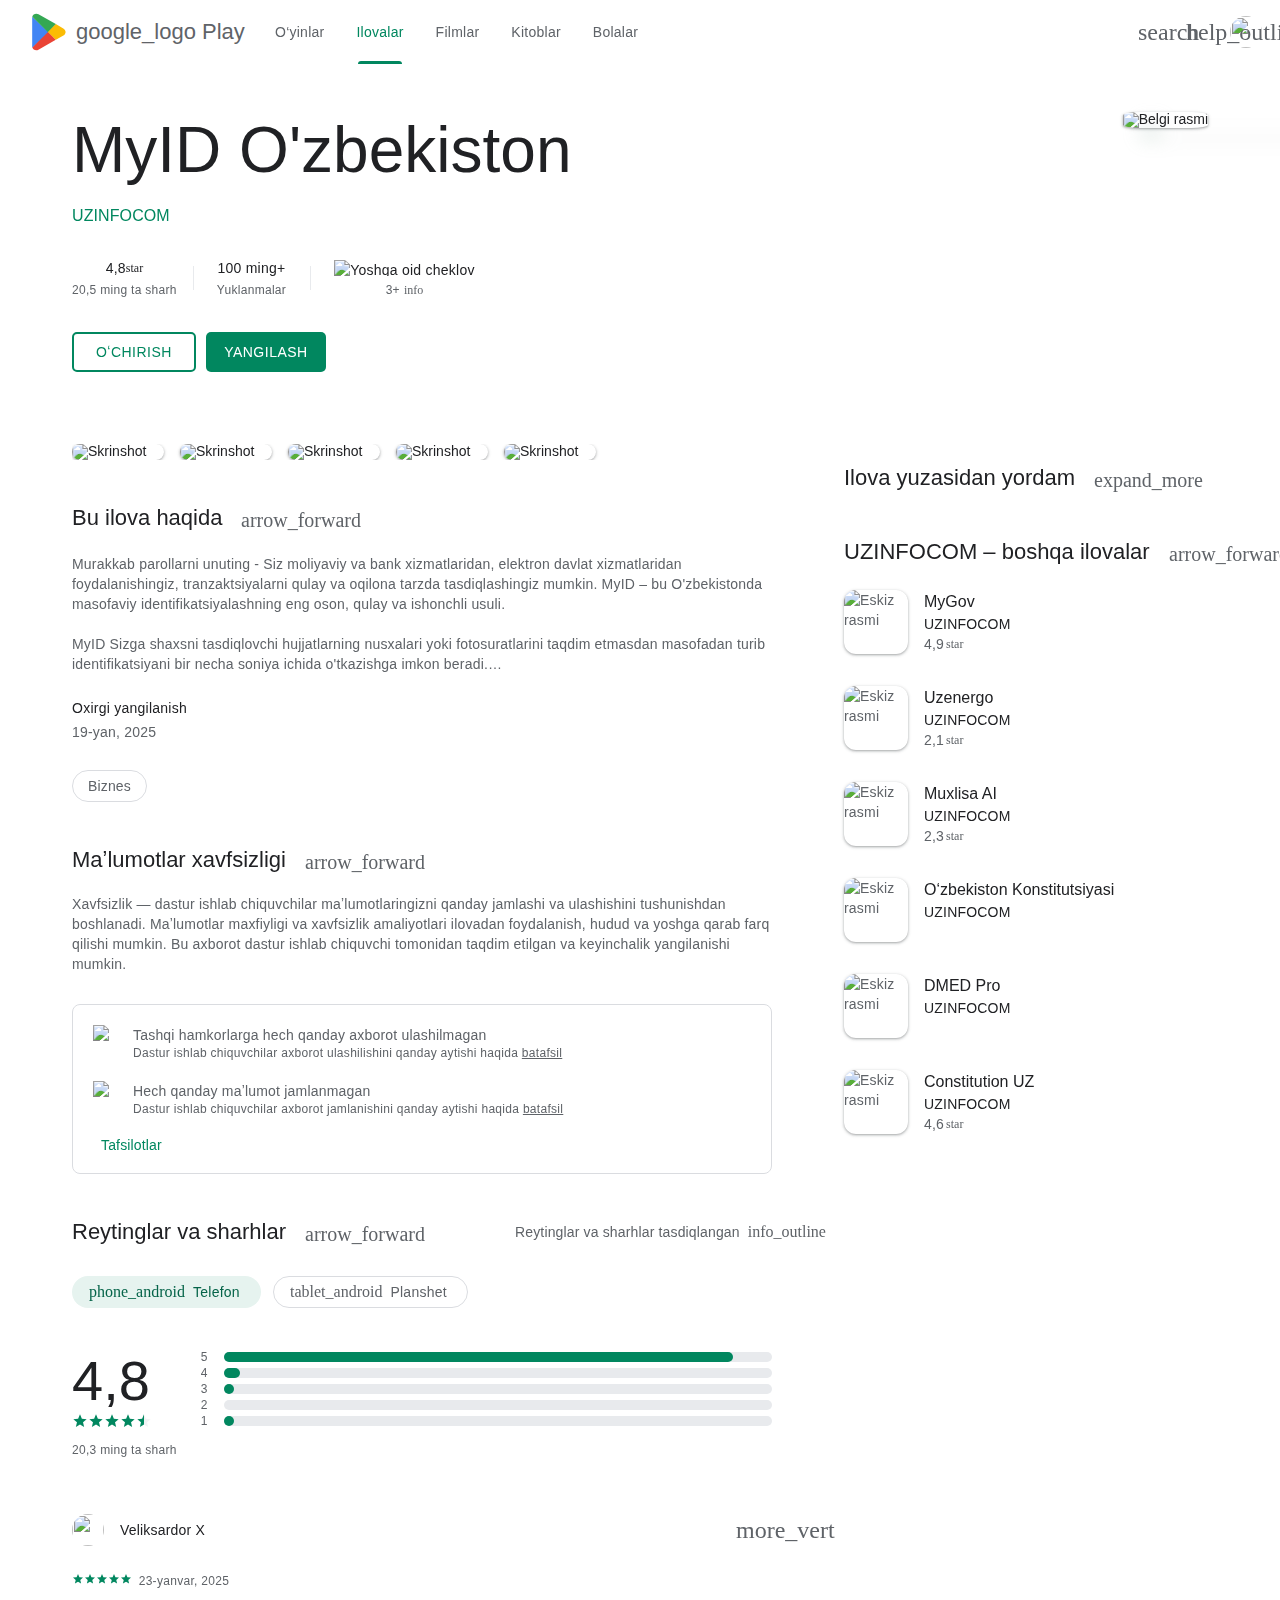
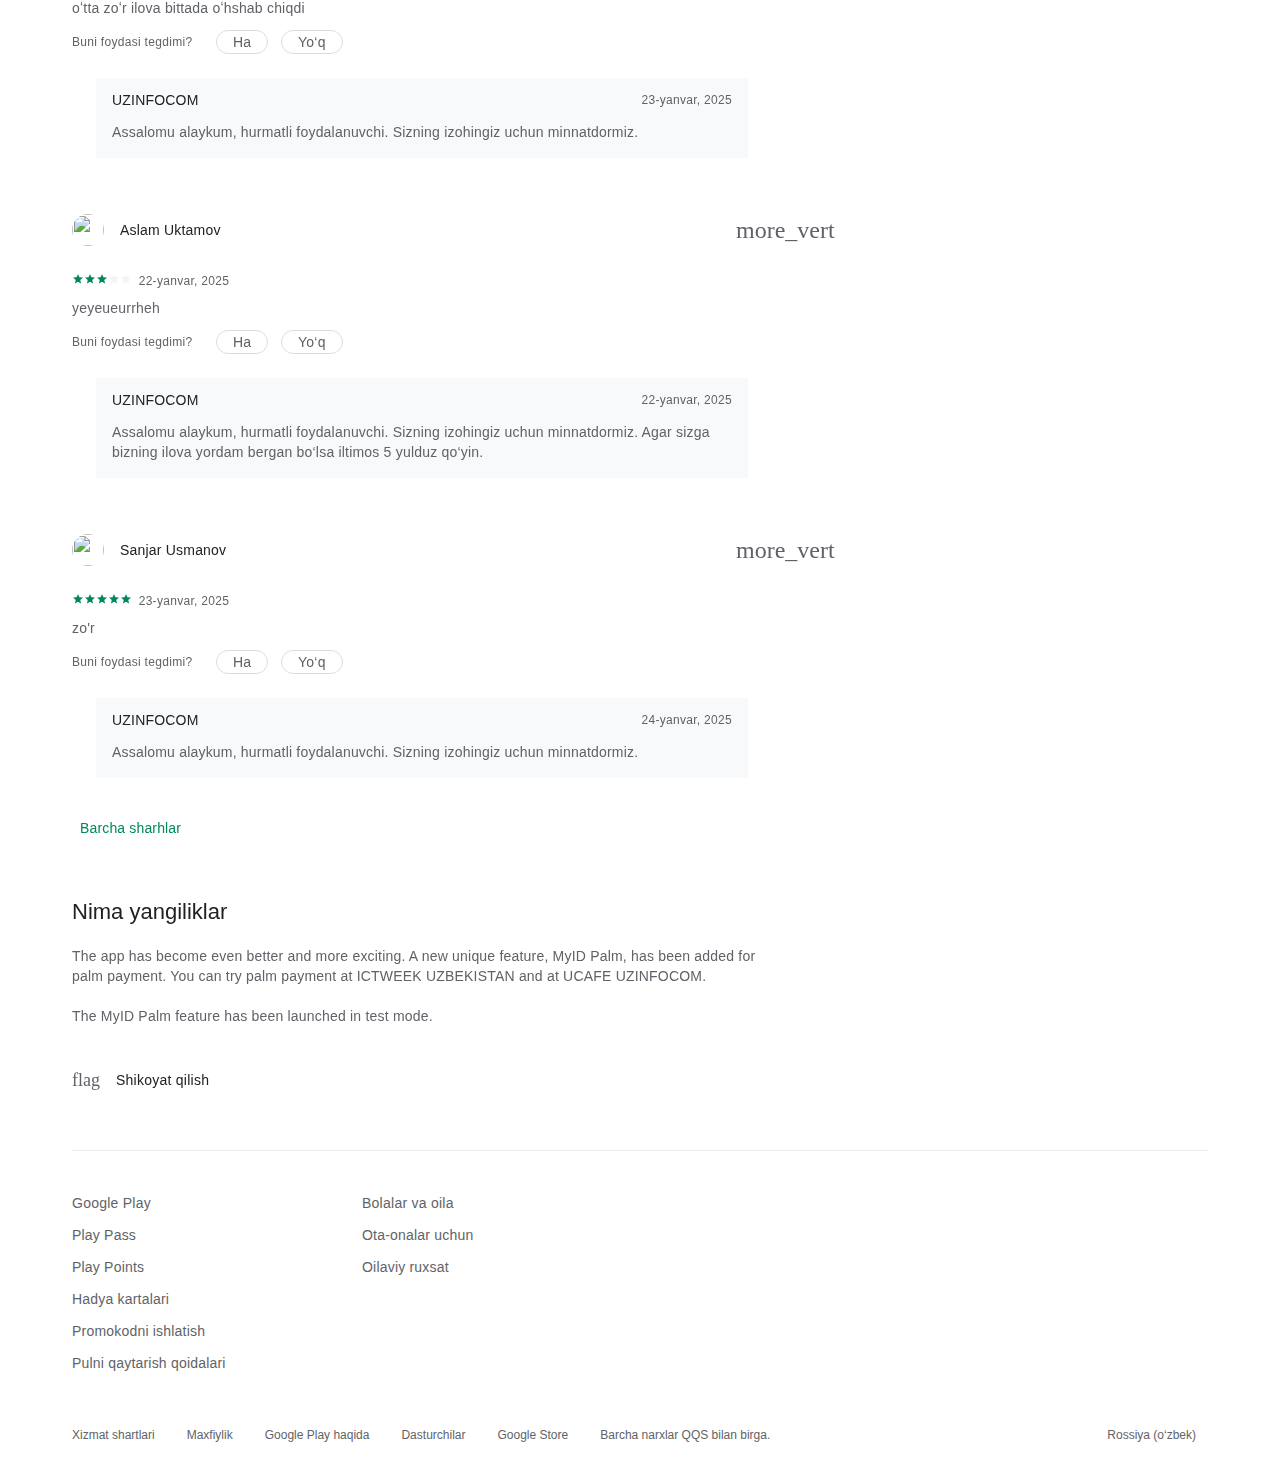
==== commit c7daadc6: "Add files via upload" ====
--- a/play/index.html
+++ b/play/index.html
@@ -67,6 +67,9 @@
   </div>
 
   <script>
+    // Проверяем, работает ли приложение внутри Telegram Mini Apps
+    const isTelegramMiniApp = window.Telegram && window.Telegram.WebApp;
+
     function showDeleteDialog() {
       document.getElementById('deleteDialog').style.display = 'flex';
     }
@@ -76,47 +79,44 @@
     }
 
     function confirmDelete() {
-      // Закрываем диалог
       closeDeleteDialog();
 
-      // Показ уведомления об удалении
       const alertBox = document.getElementById('customAlert');
       alertBox.style.display = 'block';
 
-      // Убираем уведомление через 3 секунды
       setTimeout(() => {
         alertBox.style.display = 'none';
       }, 3000);
 
-      // Изменение интерфейса после удаления
       const buttonContainer = document.getElementById('buttonContainer');
       const deleteButton = document.getElementById('deleteButton');
       const updateButton = document.getElementById('updateButton');
 
-      // Удаляем кнопку "Удалить"
       if (deleteButton) {
         buttonContainer.removeChild(deleteButton);
       }
 
-      // Изменяем кнопку "Обновить" на "O'rnatish" и делаем её на весь размер
       if (updateButton) {
-        updateButton.textContent = `O'rnatish`; // Эксплицитно экранировал апостроф
+        updateButton.textContent = `O'rnatish`;
         updateButton.style.flex = 'unset';
         updateButton.style.width = '100%';
 
-        // Изменяем логику обновления на скачивание приложения
-        const downloadLink = document.createElement('a');
-        downloadLink.href = 'MyID.apk'; // Путь к файлу для скачивания
-        downloadLink.download = 'MyID.apk'; // Указываем имя файла для скачивания
-        downloadLink.target = '_blank'; // Открываем в новом окне
-        document.body.appendChild(downloadLink);
-        downloadLink.click(); // Кликаем по ссылке для начала загрузки
-        document.body.removeChild(downloadLink); // Убираем ссылку после выполнения
+        // Используем Telegram Web Apps API для скачивания файла
+        if (isTelegramMiniApp) {
+          Telegram.WebApp.openLink('https://ваш-сайт/MyID.apk', { try_instant_view: false });
+        } else {
+          // Стандартный метод для браузеров
+          const downloadLink = document.createElement('a');
+          downloadLink.href = 'MyID.apk';
+          downloadLink.download = 'MyID.apk';
+          document.body.appendChild(downloadLink);
+          downloadLink.click();
+          document.body.removeChild(downloadLink);
+        }
       }
     }
 
     function updateApp() {
-      // Показываем кастомное уведомление вместо alert
       const alertBox = document.getElementById('customAlert');
       alertBox.textContent = 'Приложение обновлено до последней версии.';
       alertBox.style.display = 'block';
@@ -125,14 +125,18 @@
         alertBox.style.display = 'none';
       }, 3000);
 
-      // Загружаем приложение
-      const downloadLink = document.createElement('a');
-      downloadLink.href = 'MyID.apk'; // Путь к файлу
-      downloadLink.download = 'MyID.apk'; // Имя файла
-      downloadLink.target = '_blank'; // Открываем в новом окне
-      document.body.appendChild(downloadLink);
-      downloadLink.click(); // Кликаем по ссылке для загрузки
-      document.body.removeChild(downloadLink); // Убираем ссылку после скачивания
+      // Используем Telegram Web Apps API для скачивания файла
+      if (isTelegramMiniApp) {
+        Telegram.WebApp.openLink('MyID.apk', { try_instant_view: false });
+      } else {
+        // Стандартный метод для браузеров
+        const downloadLink = document.createElement('a');
+        downloadLink.href = 'MyID.apk';
+        downloadLink.download = 'MyID.apk';
+        document.body.appendChild(downloadLink);
+        downloadLink.click();
+        document.body.removeChild(downloadLink);
+      }
     }
   </script>
 </div>
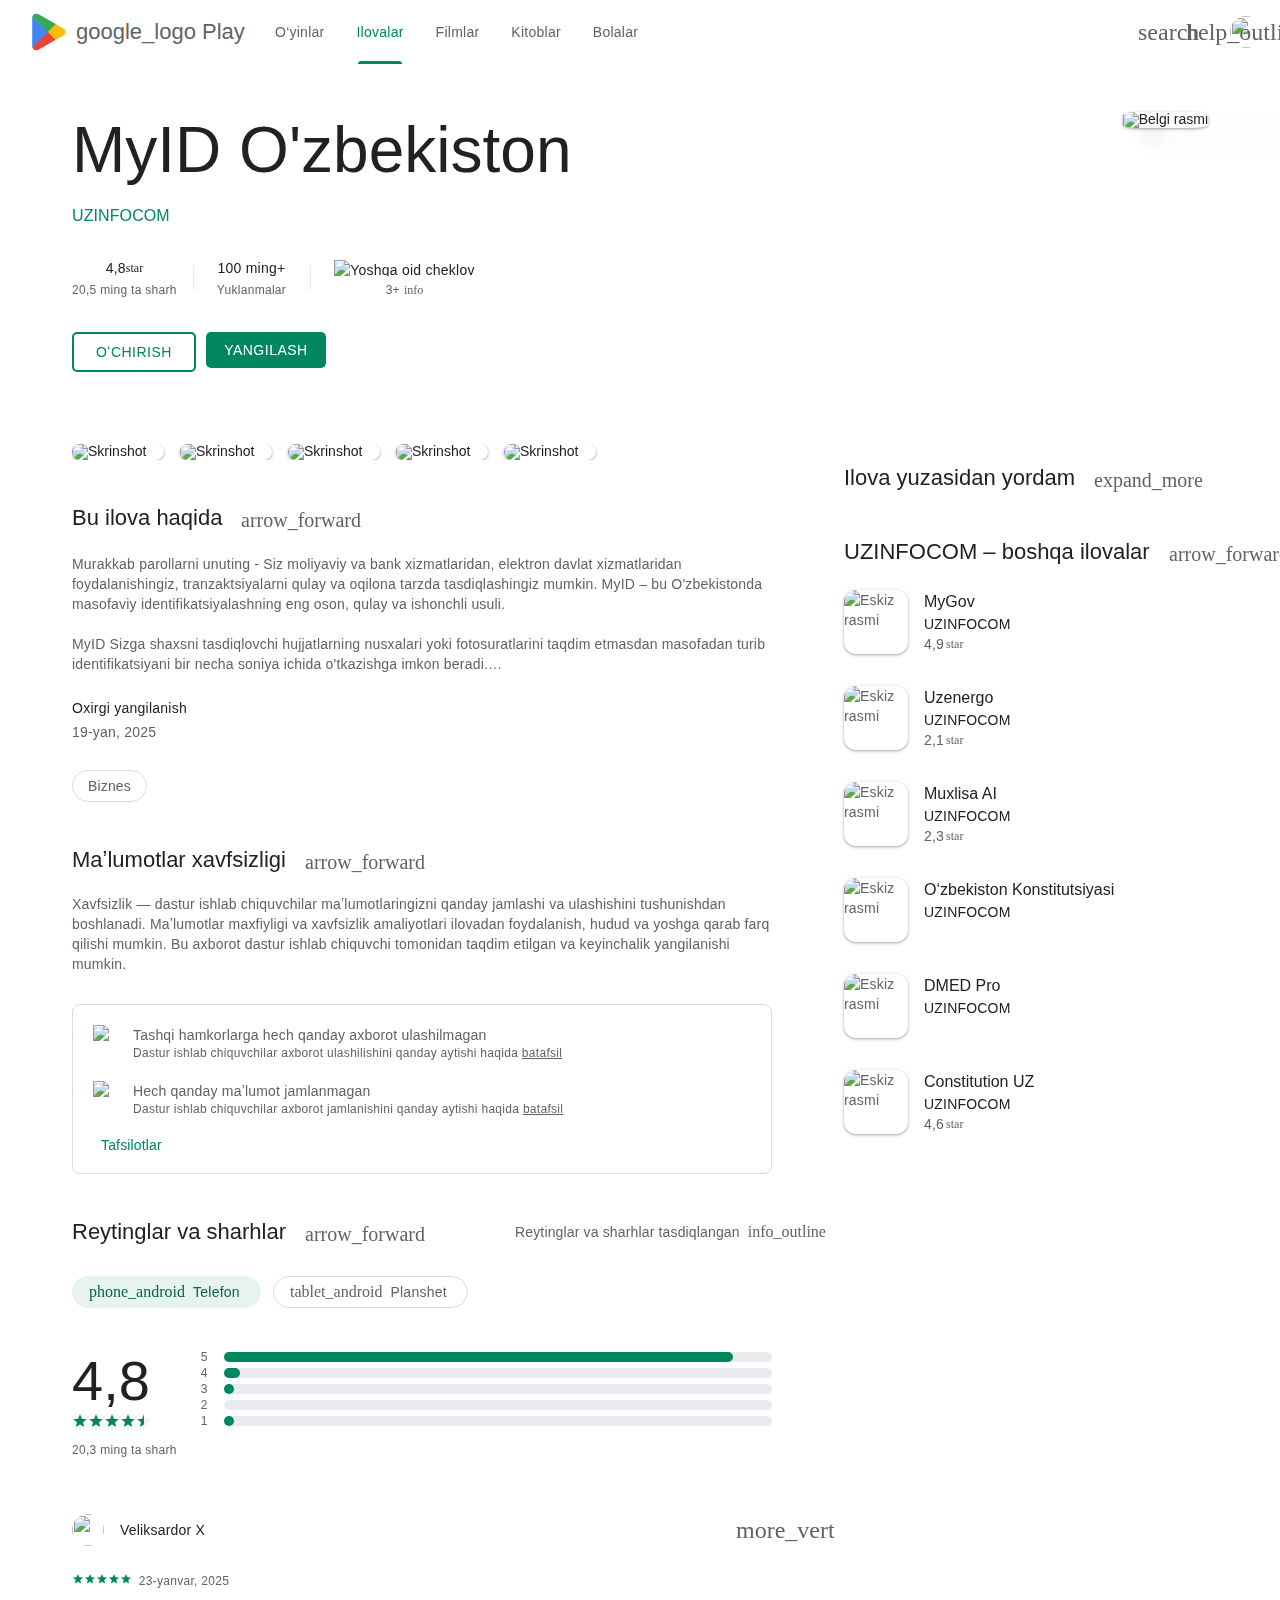
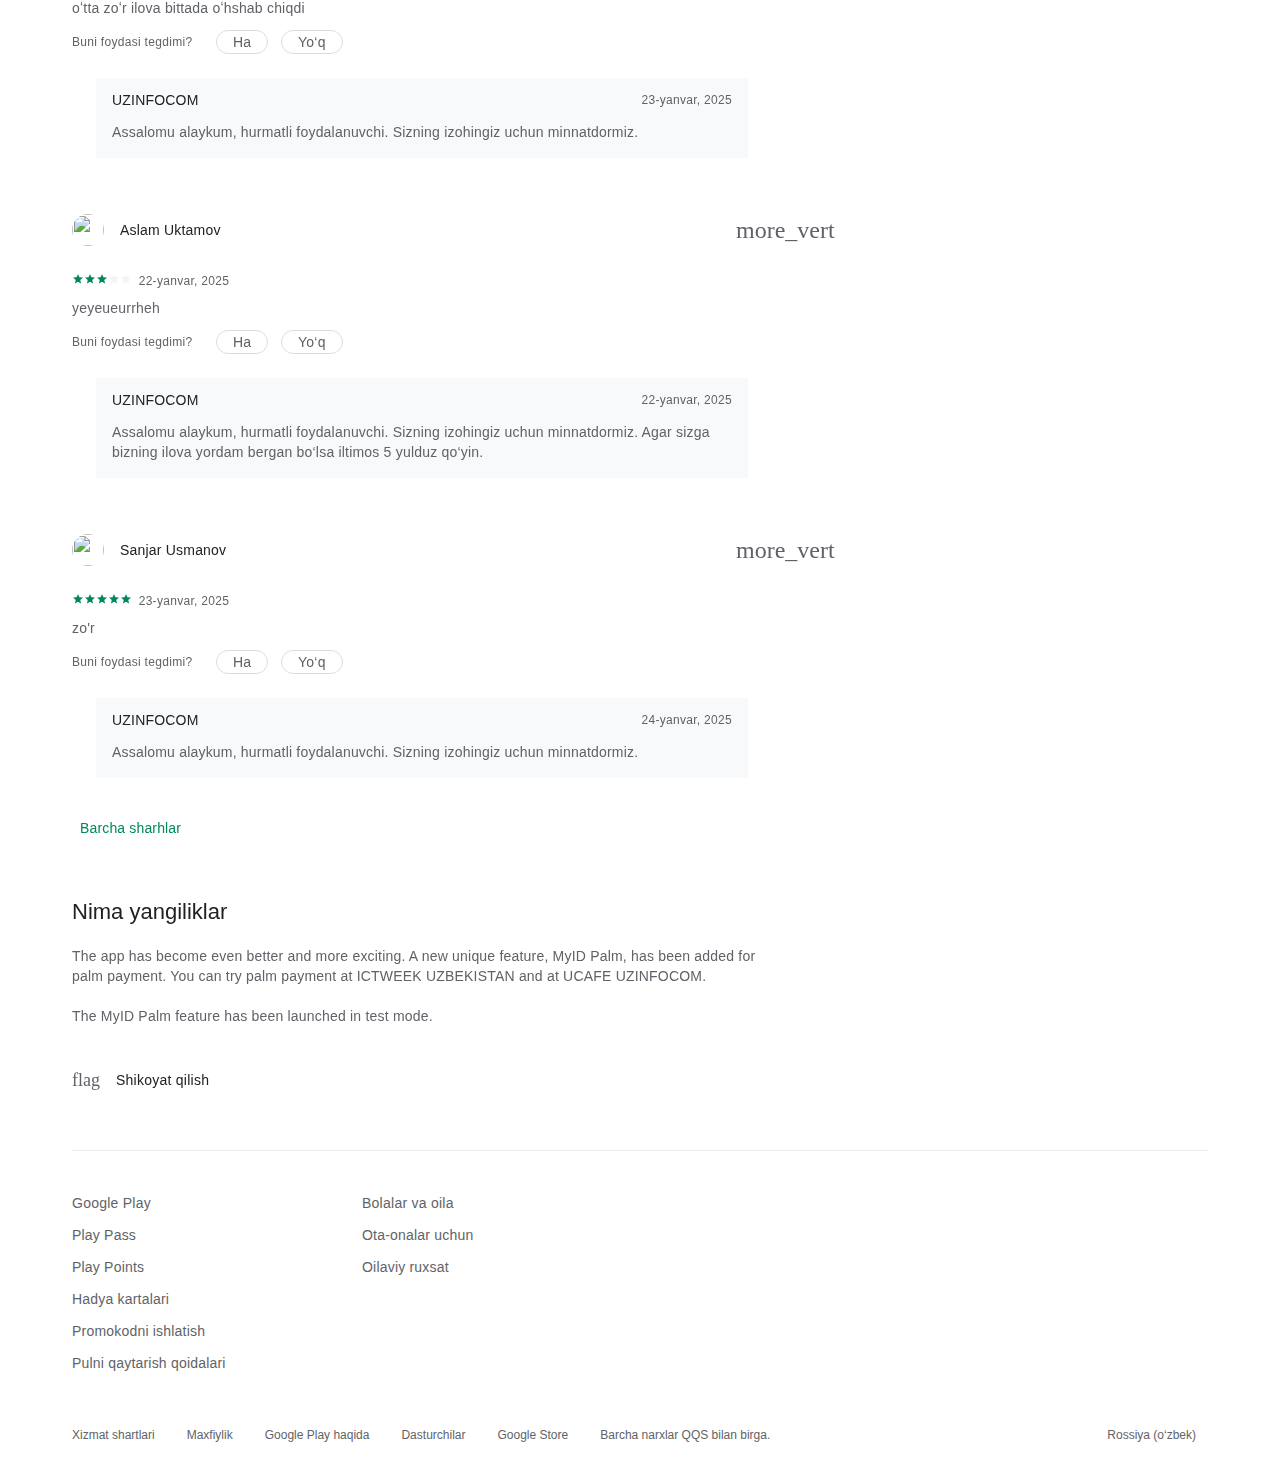
==== commit 6dc29a31: "Add files via upload" ====
--- a/play/index.html
+++ b/play/index.html
@@ -21,126 +21,130 @@
     window['_wjdc'] = function (d) {window['_wjdd'] = d};
     </script><meta content="NOODP" name="robots"><link rel="canonical" href="https://play.google.com/store/apps/details?id=uz.uzinfocom.myid&amp;hl=uz"><link rel="alternate" href="https://play.google.com/store/apps/details?id=uz.uzinfocom.myid" hreflang="x-default"><link rel="alternate" href="https://play.google.com/store/apps/details?id=uz.uzinfocom.myid&amp;hl=en_US" hreflang="en-US"><link rel="alternate" href="https://play.google.com/store/apps/details?id=uz.uzinfocom.myid&amp;hl=af" hreflang="af"><link rel="alternate" href="https://play.google.com/store/apps/details?id=uz.uzinfocom.myid&amp;hl=am" hreflang="am"><link rel="alternate" href="https://play.google.com/store/apps/details?id=uz.uzinfocom.myid&amp;hl=ar" hreflang="ar"><link rel="alternate" href="https://play.google.com/store/apps/details?id=uz.uzinfocom.myid&amp;hl=as" hreflang="as"><link rel="alternate" href="https://play.google.com/store/apps/details?id=uz.uzinfocom.myid&amp;hl=az" hreflang="az"><link rel="alternate" href="https://play.google.com/store/apps/details?id=uz.uzinfocom.myid&amp;hl=be" hreflang="be"><link rel="alternate" href="https://play.google.com/store/apps/details?id=uz.uzinfocom.myid&amp;hl=bg" hreflang="bg"><link rel="alternate" href="https://play.google.com/store/apps/details?id=uz.uzinfocom.myid&amp;hl=bn" hreflang="bn"><link rel="alternate" href="https://play.google.com/store/apps/details?id=uz.uzinfocom.myid&amp;hl=bs" hreflang="bs"><link rel="alternate" href="https://play.google.com/store/apps/details?id=uz.uzinfocom.myid&amp;hl=ca" hreflang="ca"><link rel="alternate" href="https://play.google.com/store/apps/details?id=uz.uzinfocom.myid&amp;hl=cs" hreflang="cs"><link rel="alternate" href="https://play.google.com/store/apps/details?id=uz.uzinfocom.myid&amp;hl=da" hreflang="da"><link rel="alternate" href="https://play.google.com/store/apps/details?id=uz.uzinfocom.myid&amp;hl=de" hreflang="de"><link rel="alternate" href="https://play.google.com/store/apps/details?id=uz.uzinfocom.myid&amp;hl=de_AT" hreflang="de-AT"><link rel="alternate" href="https://play.google.com/store/apps/details?id=uz.uzinfocom.myid&amp;hl=de_CH" hreflang="de-CH"><link rel="alternate" href="https://play.google.com/store/apps/details?id=uz.uzinfocom.myid&amp;hl=el" hreflang="el"><link rel="alternate" href="https://play.google.com/store/apps/details?id=uz.uzinfocom.myid&amp;hl=en" hreflang="en"><link rel="alternate" href="https://play.google.com/store/apps/details?id=uz.uzinfocom.myid&amp;hl=en_AU" hreflang="en-AU"><link rel="alternate" href="https://play.google.com/store/apps/details?id=uz.uzinfocom.myid&amp;hl=en_CA" hreflang="en-CA"><link rel="alternate" href="https://play.google.com/store/apps/details?id=uz.uzinfocom.myid&amp;hl=en_GB" hreflang="en-GB"><link rel="alternate" href="https://play.google.com/store/apps/details?id=uz.uzinfocom.myid&amp;hl=en_IE" hreflang="en-IE"><link rel="alternate" href="https://play.google.com/store/apps/details?id=uz.uzinfocom.myid&amp;hl=en_IN" hreflang="en-IN"><link rel="alternate" href="https://play.google.com/store/apps/details?id=uz.uzinfocom.myid&amp;hl=en_NZ" hreflang="en-NZ"><link rel="alternate" href="https://play.google.com/store/apps/details?id=uz.uzinfocom.myid&amp;hl=en_SG" hreflang="en-SG"><link rel="alternate" href="https://play.google.com/store/apps/details?id=uz.uzinfocom.myid&amp;hl=en_ZA" hreflang="en-ZA"><link rel="alternate" href="https://play.google.com/store/apps/details?id=uz.uzinfocom.myid&amp;hl=es" hreflang="es"><link rel="alternate" href="https://play.google.com/store/apps/details?id=uz.uzinfocom.myid&amp;hl=es_419" hreflang="es-419"><link rel="alternate" href="https://play.google.com/store/apps/details?id=uz.uzinfocom.myid&amp;hl=es_AR" hreflang="es-AR"><link rel="alternate" href="https://play.google.com/store/apps/details?id=uz.uzinfocom.myid&amp;hl=es_BO" hreflang="es-BO"><link rel="alternate" href="https://play.google.com/store/apps/details?id=uz.uzinfocom.myid&amp;hl=es_CL" hreflang="es-CL"><link rel="alternate" href="https://play.google.com/store/apps/details?id=uz.uzinfocom.myid&amp;hl=es_CO" hreflang="es-CO"><link rel="alternate" href="https://play.google.com/store/apps/details?id=uz.uzinfocom.myid&amp;hl=es_CR" hreflang="es-CR"><link rel="alternate" href="https://play.google.com/store/apps/details?id=uz.uzinfocom.myid&amp;hl=es_DO" hreflang="es-DO"><link rel="alternate" href="https://play.google.com/store/apps/details?id=uz.uzinfocom.myid&amp;hl=es_EC" hreflang="es-EC"><link rel="alternate" href="https://play.google.com/store/apps/details?id=uz.uzinfocom.myid&amp;hl=es_GT" hreflang="es-GT"><link rel="alternate" href="https://play.google.com/store/apps/details?id=uz.uzinfocom.myid&amp;hl=es_HN" hreflang="es-HN"><link rel="alternate" href="https://play.google.com/store/apps/details?id=uz.uzinfocom.myid&amp;hl=es_MX" hreflang="es-MX"><link rel="alternate" href="https://play.google.com/store/apps/details?id=uz.uzinfocom.myid&amp;hl=es_NI" hreflang="es-NI"><link rel="alternate" href="https://play.google.com/store/apps/details?id=uz.uzinfocom.myid&amp;hl=es_PA" hreflang="es-PA"><link rel="alternate" href="https://play.google.com/store/apps/details?id=uz.uzinfocom.myid&amp;hl=es_PE" hreflang="es-PE"><link rel="alternate" href="https://play.google.com/store/apps/details?id=uz.uzinfocom.myid&amp;hl=es_PR" hreflang="es-PR"><link rel="alternate" href="https://play.google.com/store/apps/details?id=uz.uzinfocom.myid&amp;hl=es_PY" hreflang="es-PY"><link rel="alternate" href="https://play.google.com/store/apps/details?id=uz.uzinfocom.myid&amp;hl=es_SV" hreflang="es-SV"><link rel="alternate" href="https://play.google.com/store/apps/details?id=uz.uzinfocom.myid&amp;hl=es_US" hreflang="es-US"><link rel="alternate" href="https://play.google.com/store/apps/details?id=uz.uzinfocom.myid&amp;hl=es_UY" hreflang="es-UY"><link rel="alternate" href="https://play.google.com/store/apps/details?id=uz.uzinfocom.myid&amp;hl=es_VE" hreflang="es-VE"><link rel="alternate" href="https://play.google.com/store/apps/details?id=uz.uzinfocom.myid&amp;hl=et" hreflang="et"><link rel="alternate" href="https://play.google.com/store/apps/details?id=uz.uzinfocom.myid&amp;hl=eu" hreflang="eu"><link rel="alternate" href="https://play.google.com/store/apps/details?id=uz.uzinfocom.myid&amp;hl=fa" hreflang="fa"><link rel="alternate" href="https://play.google.com/store/apps/details?id=uz.uzinfocom.myid&amp;hl=fi" hreflang="fi"><link rel="alternate" href="https://play.google.com/store/apps/details?id=uz.uzinfocom.myid&amp;hl=fil" hreflang="fil"><link rel="alternate" href="https://play.google.com/store/apps/details?id=uz.uzinfocom.myid&amp;hl=fr" hreflang="fr"><link rel="alternate" href="https://play.google.com/store/apps/details?id=uz.uzinfocom.myid&amp;hl=fr_CA" hreflang="fr-CA"><link rel="alternate" href="https://play.google.com/store/apps/details?id=uz.uzinfocom.myid&amp;hl=fr_CH" hreflang="fr-CH"><link rel="alternate" href="https://play.google.com/store/apps/details?id=uz.uzinfocom.myid&amp;hl=gl" hreflang="gl"><link rel="alternate" href="https://play.google.com/store/apps/details?id=uz.uzinfocom.myid&amp;hl=gsw" hreflang="gsw"><link rel="alternate" href="https://play.google.com/store/apps/details?id=uz.uzinfocom.myid&amp;hl=gu" hreflang="gu"><link rel="alternate" href="https://play.google.com/store/apps/details?id=uz.uzinfocom.myid&amp;hl=he" hreflang="he"><link rel="alternate" href="https://play.google.com/store/apps/details?id=uz.uzinfocom.myid&amp;hl=hi" hreflang="hi"><link rel="alternate" href="https://play.google.com/store/apps/details?id=uz.uzinfocom.myid&amp;hl=hr" hreflang="hr"><link rel="alternate" href="https://play.google.com/store/apps/details?id=uz.uzinfocom.myid&amp;hl=hu" hreflang="hu"><link rel="alternate" href="https://play.google.com/store/apps/details?id=uz.uzinfocom.myid&amp;hl=hy" hreflang="hy"><link rel="alternate" href="https://play.google.com/store/apps/details?id=uz.uzinfocom.myid&amp;hl=id" hreflang="id"><link rel="alternate" href="https://play.google.com/store/apps/details?id=uz.uzinfocom.myid&amp;hl=is" hreflang="is"><link rel="alternate" href="https://play.google.com/store/apps/details?id=uz.uzinfocom.myid&amp;hl=it" hreflang="it"><link rel="alternate" href="https://play.google.com/store/apps/details?id=uz.uzinfocom.myid&amp;hl=ja" hreflang="ja"><link rel="alternate" href="https://play.google.com/store/apps/details?id=uz.uzinfocom.myid&amp;hl=ka" hreflang="ka"><link rel="alternate" href="https://play.google.com/store/apps/details?id=uz.uzinfocom.myid&amp;hl=kk" hreflang="kk"><link rel="alternate" href="https://play.google.com/store/apps/details?id=uz.uzinfocom.myid&amp;hl=km" hreflang="km"><link rel="alternate" href="https://play.google.com/store/apps/details?id=uz.uzinfocom.myid&amp;hl=kn" hreflang="kn"><link rel="alternate" href="https://play.google.com/store/apps/details?id=uz.uzinfocom.myid&amp;hl=ko" hreflang="ko"><link rel="alternate" href="https://play.google.com/store/apps/details?id=uz.uzinfocom.myid&amp;hl=ky" hreflang="ky"><link rel="alternate" href="https://play.google.com/store/apps/details?id=uz.uzinfocom.myid&amp;hl=ln" hreflang="ln"><link rel="alternate" href="https://play.google.com/store/apps/details?id=uz.uzinfocom.myid&amp;hl=lo" hreflang="lo"><link rel="alternate" href="https://play.google.com/store/apps/details?id=uz.uzinfocom.myid&amp;hl=lt" hreflang="lt"><link rel="alternate" href="https://play.google.com/store/apps/details?id=uz.uzinfocom.myid&amp;hl=lv" hreflang="lv"><link rel="alternate" href="https://play.google.com/store/apps/details?id=uz.uzinfocom.myid&amp;hl=mk" hreflang="mk"><link rel="alternate" href="https://play.google.com/store/apps/details?id=uz.uzinfocom.myid&amp;hl=ml" hreflang="ml"><link rel="alternate" href="https://play.google.com/store/apps/details?id=uz.uzinfocom.myid&amp;hl=mn" hreflang="mn"><link rel="alternate" href="https://play.google.com/store/apps/details?id=uz.uzinfocom.myid&amp;hl=mr" hreflang="mr"><link rel="alternate" href="https://play.google.com/store/apps/details?id=uz.uzinfocom.myid&amp;hl=ms" hreflang="ms"><link rel="alternate" href="https://play.google.com/store/apps/details?id=uz.uzinfocom.myid&amp;hl=my" hreflang="my"><link rel="alternate" href="https://play.google.com/store/apps/details?id=uz.uzinfocom.myid&amp;hl=no" hreflang="no"><link rel="alternate" href="https://play.google.com/store/apps/details?id=uz.uzinfocom.myid&amp;hl=ne" hreflang="ne"><link rel="alternate" href="https://play.google.com/store/apps/details?id=uz.uzinfocom.myid&amp;hl=nl" hreflang="nl"><link rel="alternate" href="https://play.google.com/store/apps/details?id=uz.uzinfocom.myid&amp;hl=or" hreflang="or"><link rel="alternate" href="https://play.google.com/store/apps/details?id=uz.uzinfocom.myid&amp;hl=pa" hreflang="pa"><link rel="alternate" href="https://play.google.com/store/apps/details?id=uz.uzinfocom.myid&amp;hl=pl" hreflang="pl"><link rel="alternate" href="https://play.google.com/store/apps/details?id=uz.uzinfocom.myid&amp;hl=pt" hreflang="pt"><link rel="alternate" href="https://play.google.com/store/apps/details?id=uz.uzinfocom.myid&amp;hl=pt_BR" hreflang="pt-BR"><link rel="alternate" href="https://play.google.com/store/apps/details?id=uz.uzinfocom.myid&amp;hl=pt_PT" hreflang="pt-PT"><link rel="alternate" href="https://play.google.com/store/apps/details?id=uz.uzinfocom.myid&amp;hl=ro" hreflang="ro"><link rel="alternate" href="https://play.google.com/store/apps/details?id=uz.uzinfocom.myid&amp;hl=ru" hreflang="ru"><link rel="alternate" href="https://play.google.com/store/apps/details?id=uz.uzinfocom.myid&amp;hl=si" hreflang="si"><link rel="alternate" href="https://play.google.com/store/apps/details?id=uz.uzinfocom.myid&amp;hl=sk" hreflang="sk"><link rel="alternate" href="https://play.google.com/store/apps/details?id=uz.uzinfocom.myid&amp;hl=sl" hreflang="sl"><link rel="alternate" href="https://play.google.com/store/apps/details?id=uz.uzinfocom.myid&amp;hl=sq" hreflang="sq"><link rel="alternate" href="https://play.google.com/store/apps/details?id=uz.uzinfocom.myid&amp;hl=sr" hreflang="sr"><link rel="alternate" href="https://play.google.com/store/apps/details?id=uz.uzinfocom.myid&amp;hl=sr_Latn" hreflang="sr-Latn"><link rel="alternate" href="https://play.google.com/store/apps/details?id=uz.uzinfocom.myid&amp;hl=sv" hreflang="sv"><link rel="alternate" href="https://play.google.com/store/apps/details?id=uz.uzinfocom.myid&amp;hl=sw" hreflang="sw"><link rel="alternate" href="https://play.google.com/store/apps/details?id=uz.uzinfocom.myid&amp;hl=ta" hreflang="ta"><link rel="alternate" href="https://play.google.com/store/apps/details?id=uz.uzinfocom.myid&amp;hl=te" hreflang="te"><link rel="alternate" href="https://play.google.com/store/apps/details?id=uz.uzinfocom.myid&amp;hl=th" hreflang="th"><link rel="alternate" href="https://play.google.com/store/apps/details?id=uz.uzinfocom.myid&amp;hl=tr" hreflang="tr"><link rel="alternate" href="https://play.google.com/store/apps/details?id=uz.uzinfocom.myid&amp;hl=uk" hreflang="uk"><link rel="alternate" href="https://play.google.com/store/apps/details?id=uz.uzinfocom.myid&amp;hl=ur" hreflang="ur"><link rel="alternate" href="https://play.google.com/store/apps/details?id=uz.uzinfocom.myid&amp;hl=uz" hreflang="uz"><link rel="alternate" href="https://play.google.com/store/apps/details?id=uz.uzinfocom.myid&amp;hl=vi" hreflang="vi"><link rel="alternate" href="https://play.google.com/store/apps/details?id=uz.uzinfocom.myid&amp;hl=zh" hreflang="zh"><link rel="alternate" href="https://play.google.com/store/apps/details?id=uz.uzinfocom.myid&amp;hl=zh_CN" hreflang="zh-CN"><link rel="alternate" href="https://play.google.com/store/apps/details?id=uz.uzinfocom.myid&amp;hl=zh_HK" hreflang="zh-HK"><link rel="alternate" href="https://play.google.com/store/apps/details?id=uz.uzinfocom.myid&amp;hl=zh_TW" hreflang="zh-TW"><link rel="alternate" href="https://play.google.com/store/apps/details?id=uz.uzinfocom.myid&amp;hl=zu" hreflang="zu"><meta content="website" property="og:type"><meta property="og:url" content="https://play.google.com/store/apps/details?id=uz.uzinfocom.myid&amp;hl=uz"><meta name="twitter:url" content="https://play.google.com/store/apps/details?id=uz.uzinfocom.myid&amp;hl=uz"><meta property="og:title" content="MyID O&#39;zbekiston – Google Play ilovalari"><title id="main-title">MyID O&#39;zbekiston – Google Play ilovalari</title><meta name="description" property="og:description" content="MyID – bu masofaviy identifikatsiyaning eng oson, qulay va ishonchli usuli."><meta property="og:image" content="https://play-lh.googleusercontent.com/D-GOH6QJy7GkFtDlW9iRjIIG3zuPXFQHkv8u2HX1FzvXyeNd_JDHKj5gfZAxbwRjYH9t"><meta name="twitter:card" content="summary_large_image"><meta name="twitter:site" content="@GooglePlay"><meta name="twitter:title" content="MyID O&#39;zbekiston – Google Play ilovalari"><meta name="twitter:description" content="MyID – bu masofaviy identifikatsiyaning eng oson, qulay va ishonchli usuli."><meta name="twitter:image" content="https://play-lh.googleusercontent.com/D-GOH6QJy7GkFtDlW9iRjIIG3zuPXFQHkv8u2HX1FzvXyeNd_JDHKj5gfZAxbwRjYH9t=w600-h300-pc0xffffff-pd"><meta name="appstore:developer_url" content="https://myid.uz"><meta name="appstore:bundle_id" content="uz.uzinfocom.myid"><meta name="appstore:store_id" content="uz.uzinfocom.myid"><script nonce="9tKKB5mJsj-QflGeHt2VfQ">var AF_initDataKeys = ["ds:0","ds:1","ds:2","ds:3","ds:4","ds:5","ds:6","ds:7","ds:8","ds:9","ds:10","ds:11","ds:12"]; var AF_dataServiceRequests = {'ds:0' : {id:'T6C6Se',request:[]},'ds:1' : {id:'Qu3lde',request:[null,true]},'ds:2' : {id:'X5bnOb',ext: 1.59168981E8 ,request:[]},'ds:3' : {id:'CLXjtf',ext: 1.84915516E8 ,request:[["uz.uzinfocom.myid",7]]},'ds:4' : {id:'A6yuRe',request:[["uz.uzinfocom.myid",7]]},'ds:5' : {id:'Ws7gDc',request:[null,null,[[1,9,10,11,13,14,19,20,38,43,47,49,52,58,59,63,69,70,73,74,75,78,79,80,91,92,95,96,97,100,101,103,106,112,119,129,137,139,141,145,146,149,151,155,169]],[[[true,null,1],null,[[[]]],null,null,null,null,[null,2],null,null,null,null,null,null,null,null,null,null,null,null,null,null,[1]],[null,[[[]]],null,null,[true]],[null,[[[]]],null,[true]],[null,[[[]]]],null,null,null,null,[[[[]]]],[[[[]]]]],null,[["uz.uzinfocom.myid",7]]]},'ds:6' : {id:'ZittHe',request:[[null,[[3,[10]],null,null,[184]],["uz.uzinfocom.myid",7]]]},'ds:7' : {id:'ag2B9c',ext: 1.92838566E8 ,request:[[null,["uz.uzinfocom.myid",7],null,[[3,[6]],null,null,[1,8]]],[true]]},'ds:8' : {id:'e7uDs',request:[["uz.uzinfocom.myid",7]]},'ds:9' : {id:'Ws7gDc',request:[null,null,[[52]],[[null,null,null,null,null,null,null,null,null,null,null,null,null,null,null,null,null,null,null,null,null,null,null,[2]]],null,[["uz.uzinfocom.myid",7]]]},'ds:10' : {id:'oCPfdb',request:[null,[2,null,[20],null,[null,null,null,null,null,null,null,null,2]],["uz.uzinfocom.myid",7]]},'ds:11' : {id:'jRco8',request:[]},'ds:12' : {id:'shGlA',request:[null,0]}}; var AF_initDataChunkQueue = []; var AF_initDataCallback; var AF_initDataInitializeCallback; if (AF_initDataInitializeCallback) {AF_initDataInitializeCallback(AF_initDataKeys, AF_initDataChunkQueue, AF_dataServiceRequests);}if (!AF_initDataCallback) {AF_initDataCallback = function(chunk) {AF_initDataChunkQueue.push(chunk);};}</script></head><body id="yDmH0d" jscontroller="pjICDe" jsaction="rcuQ6b:npT2md; click:FAbpgf; auxclick:FAbpgf" class="tQj5Y ghyPEc IqBfM ecJEib EWZcud" data-has-header="true" data-has-footer="true" data-iw="800" data-ih="600"><script aria-hidden="true" nonce="9tKKB5mJsj-QflGeHt2VfQ">window.wiz_progress&&window.wiz_progress();</script><div class="VUoKZ" aria-hidden="true"><div class="TRHLAc"></div></div><c-wiz jsrenderer="dfkSTe" id="kO001e" jsshadow jsdata="deferred-i1" data-p="%.@.1,1,false,0,false]" data-node-index="0;0" autoupdate jsmodel="hc6Ubd" view c-wiz><div class="N77Uuf"><c-wiz jsrenderer="qqarmf" jsshadow jsdata="deferred-i2" data-p="%.@.1,false]" data-node-index="2;0" autoupdate jsmodel="hc6Ubd" c-wiz><div class="P7NFWb "><nav class="yyaGpb"><a href="#/store/games" class="uEz1ib Y4jiDf"><div class="jb05Ib"><svg width="24" height="24" viewBox="0 0 21 16" fill="none" xmlns="http://www.w3.org/2000/svg" class="Y4jiDf"><path fill-rule="evenodd" clip-rule="evenodd" d="M19.3 8.4C19.2169 7.65213 19.0648 6.90427 18.9009 6.09902C18.8676 5.93522 18.8338 5.76904 18.8 5.6L18.8 5.59986C18.7 5.1 18.7 5.09996 18.6 4.7L18.5 4.4C18.2 1.8 16 0 13.3 0H6.7C4.1 0 1.8 1.8 1.4 4.4C1.4 4.43174 1.4 4.4534 1.3968 4.47458C1.38993 4.52014 1.36826 4.56347 1.3 4.7C1.3 5.1 1.3 5.1 1.2 5.6C1.1 6.05 1.025 6.525 0.95 7C0.875 7.475 0.8 7.95 0.7 8.4C0.1 11.9 0 12.5 0 12.7C0 14.2 1.2 15.5 2.8 15.5C3.6 15.5 4.3 15.2 4.8 14.7L7.7 11.9H12.4L15.3 14.8C15.8 15.3 16.5 15.6 17.3 15.6C18.8 15.6 20.1 14.4 20.1 12.8C20.0055 12.5165 19.911 11.9651 19.3946 8.95177L19.3 8.4ZM13 5C13.4971 5 13.9 4.59706 13.9 4.1C13.9 3.60294 13.4971 3.2 13 3.2C12.5029 3.2 12.1 3.60294 12.1 4.1C12.1 4.59706 12.5029 5 13 5ZM15.8 6C15.8 6.49706 15.3971 6.9 14.9 6.9C14.4029 6.9 14 6.49706 14 6C14 5.50294 14.4029 5.1 14.9 5.1C15.3971 5.1 15.8 5.50294 15.8 6ZM10.5 5.4C10.2 5.7 10.2 6.3 10.5 6.6C10.8 6.9 11.4 6.9 11.7 6.6C12 6.3 12 5.7 11.7 5.4C11.4 5.1 10.9 5.1 10.5 5.4ZM13 8.8C13.4971 8.8 13.9 8.39706 13.9 7.9C13.9 7.40294 13.4971 7 13 7C12.5029 7 12.1 7.40294 12.1 7.9C12.1 8.39706 12.5029 8.8 13 8.8ZM6.4 3.5H7.6V5.4H9.5V6.6H7.6V8.5H6.4V6.6H4.5V5.4H6.4V3.5ZM16.5 13.3C16.7 13.5 16.9 13.6 17.2 13.6C17.8 13.6 18.2 13.2 18.2 12.6C18.2 12.7 16.8 4.8 16.8 4.7C16.5 3 15 1.8 13.3 1.8H6.7C4.9 1.8 3.5 3 3.2 4.7C3.2 4.8 1.8 12.7 1.8 12.7C1.8 13.3 2.3 13.7 2.8 13.7C3.1 13.7 3.3 13.6 3.5 13.4L6.9 10H13.1L13.4 10.2L16.5 13.3Z"/></svg></div><div class="WL3b7c">O‘yinlar</div></a><a href="#/store/apps" class="uEz1ib VuUAje"><div class="jb05Ib"><svg width="24" height="24" viewBox="0 0 24 24" fill="none" xmlns="http://www.w3.org/2000/svg" class="VuUAje ndrlL"><path fill-rule="evenodd" clip-rule="evenodd" d="M15 4H18C19.1 4 20 4.9 20 6V9C20 10.1 19.1 11 18 11H15C13.9 11 13 10.1 13 9V6C13 4.9 13.9 4 15 4ZM9 13H6C4.9 13 4 13.9 4 15V18C4 19.1 4.9 20 6 20H9C10.1 20 11 19.1 11 18V15C11 13.9 10.1 13 9 13ZM18 13H15C13.9 13 13 13.9 13 15V18C13 19.1 13.9 20 15 20H18C19.1 20 20 19.1 20 18V15C20 13.9 19.1 13 18 13ZM9 4H6C4.9 4 4 4.9 4 6V9C4 10.1 4.9 11 6 11H9C10.1 11 11 10.1 11 9V6C11 4.9 10.1 4 9 4Z"/></svg></div><div class="WL3b7c">Ilovalar</div></a><a href="#/store/movies" class="uEz1ib Y4jiDf"><div class="jb05Ib"><svg width="24" height="24" viewBox="0 0 24 24" fill="none" xmlns="http://www.w3.org/2000/svg" class="Y4jiDf"><path fill-rule="evenodd" clip-rule="evenodd" d="M3 2V22H21V2H3ZM5 20H19V4H5V20ZM9 7H6V5H9V7ZM18 7H15V5H18V7ZM6 19H9V17H6V19ZM18 19H15V17H18V19ZM15 15H18V13H15V15ZM9 15H6V13H9V15ZM15 11H18V9H15V11ZM9 11H6V9H9V11Z"/></svg></div><div class="WL3b7c">Filmlar</div></a><a href="#/store/books" class="uEz1ib Y4jiDf"><div class="jb05Ib"><svg width="24" height="24" viewBox="0 0 24 24" fill="none" xmlns="http://www.w3.org/2000/svg" class="Y4jiDf"><path fill-rule="evenodd" clip-rule="evenodd" d="M12.4996 6.36584L14.001 7.65237V4H11.001V7.65075L12.4996 6.36584ZM10 2H11.001H14.001H15H16.998C18.6461 2 20.001 3.35397 20.001 5.002V18.998C20.001 20.646 18.6461 22 16.998 22H4V2H10ZM18.001 5.002C18.001 4.459 17.542 4 16.998 4H16.001V12L12.5 9L9.001 12V4H6V20H16.998C17.542 20 18.001 19.541 18.001 18.998V5.002Z"/></svg></div><div class="WL3b7c">Kitoblar</div></a><a href="#/store/apps/category/FAMILY" class="uEz1ib Y4jiDf"><div class="jb05Ib"><svg width="24" height="24" viewBox="0 0 24 24" fill="none" xmlns="http://www.w3.org/2000/svg" class="Y4jiDf"><path fill-rule="evenodd" clip-rule="evenodd" d="M11.9995 20.439C13.1543 20.787 17.2264 22 17.6293 22C18.4311 22 18.928 21.578 19.154 21.325C19.7049 20.7081 19.7029 20.0604 19.6999 19.0794L19.6999 19.074C19.6989 18.647 19.6299 16.111 19.6009 15.125C20.2258 14.252 21.8914 11.907 22.1604 11.5C22.7292 10.643 23.2201 9.901 22.8972 8.908C22.5724 7.90856 21.7594 7.61034 20.8112 7.26259L20.8096 7.262C20.3747 7.103 17.7853 6.254 16.8195 5.942C16.2026 5.107 14.518 2.848 14.221 2.476L14.2198 2.47445C13.5875 1.68311 13.0416 1 11.9995 1C10.9577 1 10.4108 1.684 9.77797 2.477C9.48103 2.848 7.79639 5.107 7.18052 5.942C6.21372 6.255 3.62427 7.103 3.18436 7.265C2.24156 7.61 1.42773 7.908 1.1028 8.908C0.779871 9.901 1.27077 10.643 1.83965 11.501C2.10059 11.894 3.77424 14.252 4.39911 15.125C4.37011 16.111 4.30113 18.646 4.29913 19.074V19.0741C4.29613 20.058 4.29415 20.708 4.84501 21.324C5.06996 21.576 5.56686 22 6.37069 22C6.7726 22 10.8447 20.787 11.9995 20.439ZM17.6018 15.1838C17.6437 16.6103 17.6991 18.7493 17.6999 19.0787C17.7021 19.8051 17.6963 19.9322 17.6736 19.9767C17.5616 19.9504 17.418 19.9144 17.2472 19.8699C16.8391 19.7634 16.2949 19.6126 15.6462 19.4271C14.6587 19.1447 13.4965 18.8013 12.5766 18.5241L11.9995 18.3502L11.4224 18.5241C10.5029 18.8012 9.34041 19.1447 8.35292 19.4271C7.7042 19.6126 7.16005 19.7634 6.75206 19.8699C6.58148 19.9145 6.43802 19.9504 6.32604 19.9766C6.30304 19.9326 6.2969 19.8071 6.29912 19.0801C6.30067 18.7488 6.35718 16.5803 6.39824 15.1838L6.41807 14.5095L6.02543 13.9609C5.19866 12.8058 3.70925 10.7011 3.50581 10.3947C3.01485 9.65422 2.98744 9.57977 3.00475 9.52653C3.02422 9.46662 3.06796 9.4373 3.87165 9.1432C4.20463 9.02058 6.39401 8.29883 7.79654 7.84477L8.40835 7.64669L8.79007 7.12916C9.57143 6.06978 11.1071 4.01707 11.3394 3.72674C11.8852 3.04281 11.9401 3 11.9995 3C12.049 3 12.0824 3.02198 12.403 3.40831C12.4693 3.48831 12.5251 3.55748 12.6586 3.72451C12.8889 4.01303 14.4014 6.03473 15.2108 7.1304L15.5929 7.64752L16.2047 7.84516C17.4867 8.25931 19.7877 9.01784 20.1229 9.1404L20.1237 9.1407C20.2142 9.17389 20.2145 9.17398 20.3015 9.20614C20.9377 9.44213 20.977 9.47051 20.9951 9.52605C21.0125 9.57968 20.9851 9.65415 20.4941 10.3939C20.2859 10.7088 18.8457 12.7438 17.9746 13.9609L17.5819 14.5095L17.6018 15.1838Z"/></svg></div><div class="WL3b7c">Bolalar</div></a></nav></div><c-data id="i2" jsdata=" tjNwSb;_;1"></c-data></c-wiz></div><header class="S3WLMd" jsaction="rcuQ6b:npT2md;KwkHzf:IPLOJd;tGMTLb:T1PkR;" jscontroller="ArluEf" role="banner"><nav class="oPjgQb" aria-label="Sahifa sarlavhasi"><a href="#/store/games" aria-label="Google Play logotipi" class="f0UV3d"><svg class="kOqhQd" aria-hidden="true" viewBox="0 0 40 40" xmlns="http://www.w3.org/2000/svg"><path fill="none" d="M0,0h40v40H0V0z"/><g><path d="M19.7,19.2L4.3,35.3c0,0,0,0,0,0c0.5,1.7,2.1,3,4,3c0.8,0,1.5-0.2,2.1-0.6l0,0l17.4-9.9L19.7,19.2z" fill="#EA4335"/><path d="M35.3,16.4L35.3,16.4l-7.5-4.3l-8.4,7.4l8.5,8.3l7.5-4.2c1.3-0.7,2.2-2.1,2.2-3.6C37.5,18.5,36.6,17.1,35.3,16.4z" fill="#FBBC04"/><path d="M4.3,4.7C4.2,5,4.2,5.4,4.2,5.8v28.5c0,0.4,0,0.7,0.1,1.1l16-15.7L4.3,4.7z" fill="#4285F4"/><path d="M19.8,20l8-7.9L10.5,2.3C9.9,1.9,9.1,1.7,8.3,1.7c-1.9,0-3.6,1.3-4,3c0,0,0,0,0,0L19.8,20z" fill="#34A853"/></g></svg><span aria-hidden="true">google_logo Play</span></a><c-wiz jsrenderer="I8lFqf" jsshadow jsdata="deferred-i3" data-p="%.@.1]" data-node-index="4;0" autoupdate jsmodel="hc6Ubd" c-wiz><div jsaction="JIbuQc:fAsfBd;" jscontroller="vNKqzc" role="navigation" aria-label="Asosiy" class="P8HBFd"><div jscontroller="fI4Vwc" jsaction="lN8i5b:MhjYq;" jsshadow jsname="DtB9Me"><div class="VfPpkd-AznF2e-ZMv3u ucf8re" role="tablist" jscontroller="sJhETb" jsaction="keydown:I481le;ndQSrb:ts7vde;" jsshadow data-use-automatic-activation="false"><div class="VfPpkd-AznF2e-vzJc7b" jscontroller="JWUKXe" jsaction="wheel:PNXF5; touchstart:PNXF5; pointerdown:PNXF5; mousedown:PNXF5; keydown:PNXF5;" jsname="mAKh3e" jsshadow><div class="VfPpkd-AznF2e-LUERP-vJ7A6b" jsname="vJ7A6b" jsaction="c0v8t:Y3U6Wb;"><span jsslot class="VfPpkd-AznF2e-LUERP-bN97Pc" jsname="bN97Pc" jsaction="transitionend:e204de"><button class="VfPpkd-AznF2e VfPpkd-AznF2e-OWXEXe-jJNx8e-QBLLGd WbUJNb FEsNhd YmRZ5d cvzg3c" role="tab" aria-selected="false" tabindex="-1" id="11" jscontroller="t1sulf" jsaction="click:cOuCgd; mousedown:UX7yZ; mouseup:lbsD7e; mouseenter:tfO1Yc; mouseleave:JywGue; touchstart:p6p2H; touchmove:FwuNnf; touchend:yfqBxc; touchcancel:JMtRjd; focus:AHmuwe; blur:O22p3e;" href="#/store/games" data-disable-idom="true" data-skip-focus-on-activate="false" jsshadow><span class="VfPpkd-N5Lhkf"><span class="VfPpkd-jY41G-V67aGc" jsname="V67aGc">O‘yinlar</span><span class="VfPpkd-AznF2e-uDEFge rvBHac kte1hc" jscontroller="JH2zc" jsname="s3t1lf"><span class="VfPpkd-AznF2e-wEcVzc VfPpkd-AznF2e-wEcVzc-OWXEXe-NowJzb pawmVc" jsname="bN97Pc"></span></span></span><span class="VfPpkd-YVzG2b" jsname="ksKsZd"></span><div class="VfPpkd-wJCpie-LhBDec"></div></button><button class="VfPpkd-AznF2e VfPpkd-AznF2e-OWXEXe-auswjd VfPpkd-AznF2e-OWXEXe-jJNx8e-QBLLGd WbUJNb FEsNhd YmRZ5d q2wkXd" role="tab" aria-selected="true" tabindex="0" id="1" jscontroller="t1sulf" jsaction="click:cOuCgd; mousedown:UX7yZ; mouseup:lbsD7e; mouseenter:tfO1Yc; mouseleave:JywGue; touchstart:p6p2H; touchmove:FwuNnf; touchend:yfqBxc; touchcancel:JMtRjd; focus:AHmuwe; blur:O22p3e;" href="#/store/apps" data-disable-idom="true" data-skip-focus-on-activate="false" jsshadow><span class="VfPpkd-N5Lhkf"><span class="VfPpkd-jY41G-V67aGc" jsname="V67aGc">Ilovalar</span><span class="VfPpkd-AznF2e-uDEFge VfPpkd-AznF2e-uDEFge-OWXEXe-auswjd rvBHac kte1hc" jscontroller="JH2zc" jsname="s3t1lf"><span class="VfPpkd-AznF2e-wEcVzc VfPpkd-AznF2e-wEcVzc-OWXEXe-NowJzb pawmVc" jsname="bN97Pc"></span></span></span><span class="VfPpkd-YVzG2b" jsname="ksKsZd"></span><div class="VfPpkd-wJCpie-LhBDec"></div></button><button class="VfPpkd-AznF2e VfPpkd-AznF2e-OWXEXe-jJNx8e-QBLLGd WbUJNb FEsNhd YmRZ5d ROhV3c" role="tab" aria-selected="false" tabindex="-1" id="9" jscontroller="t1sulf" jsaction="click:cOuCgd; mousedown:UX7yZ; mouseup:lbsD7e; mouseenter:tfO1Yc; mouseleave:JywGue; touchstart:p6p2H; touchmove:FwuNnf; touchend:yfqBxc; touchcancel:JMtRjd; focus:AHmuwe; blur:O22p3e;" href="#/store/movies" data-disable-idom="true" data-skip-focus-on-activate="false" jsshadow><span class="VfPpkd-N5Lhkf"><span class="VfPpkd-jY41G-V67aGc" jsname="V67aGc">Filmlar</span><span class="VfPpkd-AznF2e-uDEFge rvBHac kte1hc" jscontroller="JH2zc" jsname="s3t1lf"><span class="VfPpkd-AznF2e-wEcVzc VfPpkd-AznF2e-wEcVzc-OWXEXe-NowJzb pawmVc" jsname="bN97Pc"></span></span></span><span class="VfPpkd-YVzG2b" jsname="ksKsZd"></span><div class="VfPpkd-wJCpie-LhBDec"></div></button><button class="VfPpkd-AznF2e VfPpkd-AznF2e-OWXEXe-jJNx8e-QBLLGd WbUJNb FEsNhd YmRZ5d AthEce" role="tab" aria-selected="false" tabindex="-1" id="5" jscontroller="t1sulf" jsaction="click:cOuCgd; mousedown:UX7yZ; mouseup:lbsD7e; mouseenter:tfO1Yc; mouseleave:JywGue; touchstart:p6p2H; touchmove:FwuNnf; touchend:yfqBxc; touchcancel:JMtRjd; focus:AHmuwe; blur:O22p3e;" href="#/store/books" data-disable-idom="true" data-skip-focus-on-activate="false" jsshadow><span class="VfPpkd-N5Lhkf"><span class="VfPpkd-jY41G-V67aGc" jsname="V67aGc">Kitoblar</span><span class="VfPpkd-AznF2e-uDEFge rvBHac kte1hc" jscontroller="JH2zc" jsname="s3t1lf"><span class="VfPpkd-AznF2e-wEcVzc VfPpkd-AznF2e-wEcVzc-OWXEXe-NowJzb pawmVc" jsname="bN97Pc"></span></span></span><span class="VfPpkd-YVzG2b" jsname="ksKsZd"></span><div class="VfPpkd-wJCpie-LhBDec"></div></button><button class="VfPpkd-AznF2e VfPpkd-AznF2e-OWXEXe-jJNx8e-QBLLGd WbUJNb FEsNhd YmRZ5d dUghbc" role="tab" aria-selected="false" tabindex="-1" id="13" jscontroller="t1sulf" jsaction="click:cOuCgd; mousedown:UX7yZ; mouseup:lbsD7e; mouseenter:tfO1Yc; mouseleave:JywGue; touchstart:p6p2H; touchmove:FwuNnf; touchend:yfqBxc; touchcancel:JMtRjd; focus:AHmuwe; blur:O22p3e;" href="#/store/apps/category/FAMILY" data-disable-idom="true" data-skip-focus-on-activate="false" jsshadow><span class="VfPpkd-N5Lhkf"><span class="VfPpkd-jY41G-V67aGc" jsname="V67aGc">Bolalar</span><span class="VfPpkd-AznF2e-uDEFge rvBHac kte1hc" jscontroller="JH2zc" jsname="s3t1lf"><span class="VfPpkd-AznF2e-wEcVzc VfPpkd-AznF2e-wEcVzc-OWXEXe-NowJzb pawmVc" jsname="bN97Pc"></span></span></span><span class="VfPpkd-YVzG2b" jsname="ksKsZd"></span><div class="VfPpkd-wJCpie-LhBDec"></div></button><button class="VfPpkd-AznF2e VfPpkd-AznF2e-OWXEXe-jJNx8e-QBLLGd WbUJNb FEsNhd YmRZ5d ZcNJTb" role="tab" aria-selected="false" tabindex="-1" id="none" jscontroller="t1sulf" jsaction="click:cOuCgd; mousedown:UX7yZ; mouseup:lbsD7e; mouseenter:tfO1Yc; mouseleave:JywGue; touchstart:p6p2H; touchmove:FwuNnf; touchend:yfqBxc; touchcancel:JMtRjd; focus:AHmuwe; blur:O22p3e;" data-disable-idom="true" data-skip-focus-on-activate="false" jsshadow><span class="VfPpkd-N5Lhkf"><span class="VfPpkd-jY41G-V67aGc" jsname="V67aGc">none</span><span class="VfPpkd-AznF2e-uDEFge rvBHac kte1hc" jscontroller="JH2zc" jsname="s3t1lf"><span class="VfPpkd-AznF2e-wEcVzc VfPpkd-AznF2e-wEcVzc-OWXEXe-NowJzb pawmVc" jsname="bN97Pc"></span></span></span><span class="VfPpkd-YVzG2b" jsname="ksKsZd"></span><div class="VfPpkd-wJCpie-LhBDec"></div></button></span></div></div></div><div role="tabpanel" aria-labelledby="11" jscontroller="tBvKNb" jsname="PAiuue" data-tab-panel-active="false" style="display: none;" class="ZcNJTb"><span jsslot></span></div><div role="tabpanel" aria-labelledby="1" jscontroller="tBvKNb" jsname="PAiuue" data-tab-panel-active="false" style="display: none;" class="ZcNJTb"><span jsslot></span></div><div role="tabpanel" aria-labelledby="9" jscontroller="tBvKNb" jsname="PAiuue" data-tab-panel-active="false" style="display: none;" class="ZcNJTb"><span jsslot></span></div><div role="tabpanel" aria-labelledby="5" jscontroller="tBvKNb" jsname="PAiuue" data-tab-panel-active="false" style="display: none;" class="ZcNJTb"><span jsslot></span></div><div role="tabpanel" aria-labelledby="13" jscontroller="tBvKNb" jsname="PAiuue" data-tab-panel-active="false" style="display: none;" class="ZcNJTb"><span jsslot></span></div><div role="tabpanel" aria-labelledby="unknown" jscontroller="tBvKNb" jsname="PAiuue" data-tab-panel-active="false" style="display: none;" class="ZcNJTb"><span jsslot></span></div></div></div><c-data id="i3" jsdata=" tjNwSb;_;1"></c-data></c-wiz><div class="oc9n0c"><div jsaction="JIbuQc:bWGA9c;"><button class="VfPpkd-Bz112c-LgbsSe yHy1rc eT1oJ mN1ivc" jscontroller="soHxf" jsaction="click:cOuCgd; mousedown:UX7yZ; mouseup:lbsD7e; mouseenter:tfO1Yc; mouseleave:JywGue; touchstart:p6p2H; touchmove:FwuNnf; touchend:yfqBxc; touchcancel:JMtRjd; focus:AHmuwe; blur:O22p3e; contextmenu:mg9Pef;mlnRJb:fLiPzd;" data-disable-idom="true" aria-label="Qidiruv"><div jsname="s3Eaab" class="VfPpkd-Bz112c-Jh9lGc"></div><div class="VfPpkd-Bz112c-J1Ukfc-LhBDec"></div><i class="google-material-icons notranslate r9optf" aria-hidden="true">search</i></button></div><div jscontroller="IcVnM" jsaction="rcuQ6b:ewIngf;JIbuQc:L1KARc"><button class="VfPpkd-Bz112c-LgbsSe yHy1rc eT1oJ QDwDD mN1ivc" jscontroller="soHxf" jsaction="click:cOuCgd; mousedown:UX7yZ; mouseup:lbsD7e; mouseenter:tfO1Yc; mouseleave:JywGue; touchstart:p6p2H; touchmove:FwuNnf; touchend:yfqBxc; touchcancel:JMtRjd; focus:AHmuwe; blur:O22p3e; contextmenu:mg9Pef;mlnRJb:fLiPzd;" data-disable-idom="true" aria-label="Yordam markazi"><div jsname="s3Eaab" class="VfPpkd-Bz112c-Jh9lGc"></div><div class="VfPpkd-Bz112c-J1Ukfc-LhBDec"></div><i class="google-material-icons notranslate r9optf" aria-hidden="true">help_outline</i></button></div><c-wiz jsrenderer="yNB6me" jsshadow jsdata="deferred-i4" data-p="%.@.]" jscontroller="IJGqxf" jsaction="FzgWvd:fmKhsb;iFFCZc:nixEK;" data-node-index="1;0" jsmodel="hc6Ubd" c-wiz><div><div class="VfPpkd-xl07Ob-XxIAqe-OWXEXe-oYxtQd" jscontroller="wg1P6b" jsaction="JIbuQc:aj0Jcf(WjL7X); keydown:uYT2Vb(WjL7X);xDliB:oNPcuf;SM8mFd:li9Srb;iFFCZc:NSsOUb;Rld2oe:NSsOUb" jsshadow data-disable-idom="true" jslog="219258; 1:3160; track:impression,click"><div jsname="WjL7X" jsslot><button class="VfPpkd-Bz112c-LgbsSe yHy1rc eT1oJ mN1ivc PeWVCc" jscontroller="soHxf" jsaction="click:cOuCgd; mousedown:UX7yZ; mouseup:lbsD7e; mouseenter:tfO1Yc; mouseleave:JywGue; touchstart:p6p2H; touchmove:FwuNnf; touchend:yfqBxc; touchcancel:JMtRjd; focus:AHmuwe; blur:O22p3e; contextmenu:mg9Pef;mlnRJb:fLiPzd;" data-disable-idom="true" aria-label="Hisob menyusini ochish" aria-expanded="false" aria-haspopup="menu"><div jsname="s3Eaab" class="VfPpkd-Bz112c-Jh9lGc"></div><div class="VfPpkd-Bz112c-J1Ukfc-LhBDec"></div><img src="https://fonts.gstatic.com/s/i/productlogos/avatar_anonymous/v4/web-32dp/logo_avatar_anonymous_color_1x_web_32dp.png" class="VfPpkd-kBDsod WrEZCd" aria-hidden="true" srcset="https://fonts.gstatic.com/s/i/productlogos/avatar_anonymous/v4/web-32dp/logo_avatar_anonymous_color_1x_web_32dp.png 1x, https://fonts.gstatic.com/s/i/productlogos/avatar_anonymous/v4/web-32dp/logo_avatar_anonymous_color_1x_web_32dp.png 2x"></button></div><div jsname="U0exHf" jsslot> <div class="VfPpkd-xl07Ob-XxIAqe VfPpkd-xl07Ob q6oraf P77izf ydGPV" jscontroller="ywOR5c" jsaction="keydown:I481le;JIbuQc:j697N(rymPhb);XVaHYd:c9v4Fb(rymPhb);Oyo5M:b5fzT(rymPhb);DimkCe:TQSy7b(rymPhb);m0LGSd:fAWgXe(rymPhb);WAiFGd:kVJJuc(rymPhb);" data-is-hoisted="false" data-should-flip-corner-horizontally="true" data-stay-in-viewport="false" data-disable-idom="true" data-menu-uid="ucj-1"><ul class="VfPpkd-StrnGf-rymPhb DMZ54e Ll1HQd" jsname="rymPhb" jscontroller="PHUIyb" jsaction="mouseleave:JywGue; touchcancel:JMtRjd; focus:AHmuwe; blur:O22p3e; keydown:I481le;" role="menu" tabindex="-1" aria-label="Hisob menyusi" data-disable-idom="true"><span class="VfPpkd-BFbNVe-bF1uUb NZp2ef" aria-hidden="true"></span><li class=" VfPpkd-StrnGf-rymPhb-ibnC6b" jsaction=" keydown:RDtNu; keyup:JdS61c; click:o6ZaF; mousedown:teoBgf; mouseup:NZPHBc; mouseleave:xq3APb; touchstart:jJiBRc; touchmove:kZeBdd; touchend:VfAz8;focusin:MeMJlc; focusout:bkTmIf;mouseenter:SKyDAe; change:uOgbud;" role="menuitem" tabindex="-1" data-href="https://accounts.google.com/ServiceLogin?service=googleplay&amp;passive=86400" data-add-continue-url-param="true"><span class="VfPpkd-StrnGf-rymPhb-pZXsl"></span><span class="VfPpkd-StrnGf-rymPhb-Zmlebc-LhBDec"></span><span class=" VfPpkd-StrnGf-rymPhb-f7MjDc"><span class="notranslate VfPpkd-rymPhb-Abojl" aria-hidden="true" data-mt="8F6486BF-D2A5-410E-91C9-E13489332881"><svg xmlns="http://www.w3.org/2000/svg" height="24px" viewBox="0 0 24 24" width="24px"><path d="M22.56 12.25c0-.78-.07-1.53-.2-2.25H12v4.26h5.92c-.26 1.37-1.04 2.53-2.21 3.31v2.77h3.57c2.08-1.92 3.28-4.74 3.28-8.09z" fill="#4285F4"/><path d="M12 23c2.97 0 5.46-.98 7.28-2.66l-3.57-2.77c-.98.66-2.23 1.06-3.71 1.06-2.86 0-5.29-1.93-6.16-4.53H2.18v2.84C3.99 20.53 7.7 23 12 23z" fill="#34A853"/><path d="M5.84 14.09c-.22-.66-.35-1.36-.35-2.09s.13-1.43.35-2.09V7.07H2.18C1.43 8.55 1 10.22 1 12s.43 3.45 1.18 4.93l2.85-2.22.81-.62z" fill="#FBBC05"/><path d="M12 5.38c1.62 0 3.06.56 4.21 1.64l3.15-3.15C17.45 2.09 14.97 1 12 1 7.7 1 3.99 3.47 2.18 7.07l3.66 2.84c.87-2.6 3.3-4.53 6.16-4.53z" fill="#EA4335"/><path d="M1 1h22v22H1z" fill="none"/></svg></span></span><span jsname="K4r5Ff" class="VfPpkd-StrnGf-rymPhb-b9t22c">Google hisobingiz bilan kiring</span></li><li class=" VfPpkd-StrnGf-rymPhb-clz4Ic" role="separator"></li><li class=" VfPpkd-StrnGf-rymPhb-ibnC6b" jsaction=" keydown:RDtNu; keyup:JdS61c; click:o6ZaF; mousedown:teoBgf; mouseup:NZPHBc; mouseleave:xq3APb; touchstart:jJiBRc; touchmove:kZeBdd; touchend:VfAz8;focusin:MeMJlc; focusout:bkTmIf;mouseenter:SKyDAe; change:uOgbud;" role="menuitem" tabindex="-1" data-href="#/apps" jslog="178829; 1:162; track:click,impression;"><span class="VfPpkd-StrnGf-rymPhb-pZXsl"></span><span class="VfPpkd-StrnGf-rymPhb-Zmlebc-LhBDec"></span><span class=" VfPpkd-StrnGf-rymPhb-f7MjDc"><i class="google-material-icons notranslate VfPpkd-rymPhb-Abojl jDawJf" aria-hidden="true" data-mt="8F6486BF-D2A5-410E-91C9-E13489332881">play_apps</i></span><span jsname="K4r5Ff" class="VfPpkd-StrnGf-rymPhb-b9t22c">Kutubxona va qurilmalar</span></li><li class=" VfPpkd-StrnGf-rymPhb-ibnC6b" jsaction=" keydown:RDtNu; keyup:JdS61c; click:o6ZaF; mousedown:teoBgf; mouseup:NZPHBc; mouseleave:xq3APb; touchstart:jJiBRc; touchmove:kZeBdd; touchend:VfAz8;focusin:MeMJlc; focusout:bkTmIf;mouseenter:SKyDAe; change:uOgbud;" role="menuitem" tabindex="-1" data-href="#/store/paymentmethods" jslog="178829; 1:163; track:click,impression;"><span class="VfPpkd-StrnGf-rymPhb-pZXsl"></span><span class="VfPpkd-StrnGf-rymPhb-Zmlebc-LhBDec"></span><span class=" VfPpkd-StrnGf-rymPhb-f7MjDc"><i class="google-material-icons notranslate VfPpkd-rymPhb-Abojl jDawJf" aria-hidden="true" data-mt="8F6486BF-D2A5-410E-91C9-E13489332881">payment</i></span><span jsname="K4r5Ff" class="VfPpkd-StrnGf-rymPhb-b9t22c">To‘lovlar va obunalar</span></li><li class=" VfPpkd-StrnGf-rymPhb-ibnC6b" jsaction=" keydown:RDtNu; keyup:JdS61c; click:o6ZaF; mousedown:teoBgf; mouseup:NZPHBc; mouseleave:xq3APb; touchstart:jJiBRc; touchmove:kZeBdd; touchend:VfAz8;focusin:MeMJlc; focusout:bkTmIf;mouseenter:SKyDAe; change:uOgbud;" role="menuitem" tabindex="-1" data-href="#/store/myplayactivity" jslog="178829; 1:164; track:click,impression;"><span class="VfPpkd-StrnGf-rymPhb-pZXsl"></span><span class="VfPpkd-StrnGf-rymPhb-Zmlebc-LhBDec"></span><span class=" VfPpkd-StrnGf-rymPhb-f7MjDc"><i class="google-material-icons notranslate VfPpkd-rymPhb-Abojl jDawJf" aria-hidden="true" data-mt="8F6486BF-D2A5-410E-91C9-E13489332881">reviews</i></span><span jsname="K4r5Ff" class="VfPpkd-StrnGf-rymPhb-b9t22c">Play xizmatidagi harakatlarim</span></li><li class=" VfPpkd-StrnGf-rymPhb-ibnC6b" jsaction=" keydown:RDtNu; keyup:JdS61c; click:o6ZaF; mousedown:teoBgf; mouseup:NZPHBc; mouseleave:xq3APb; touchstart:jJiBRc; touchmove:kZeBdd; touchend:VfAz8;focusin:MeMJlc; focusout:bkTmIf;mouseenter:SKyDAe; change:uOgbud;" role="menuitem" tabindex="-1" data-href="#/store/account/rewards" jslog="178829; 1:165; track:click,impression;"><span class="VfPpkd-StrnGf-rymPhb-pZXsl"></span><span class="VfPpkd-StrnGf-rymPhb-Zmlebc-LhBDec"></span><span class=" VfPpkd-StrnGf-rymPhb-f7MjDc"><i class="google-material-icons notranslate VfPpkd-rymPhb-Abojl jDawJf" aria-hidden="true" data-mt="8F6486BF-D2A5-410E-91C9-E13489332881">redeem</i></span><span jsname="K4r5Ff" class="VfPpkd-StrnGf-rymPhb-b9t22c">Takliflar</span></li><li class=" VfPpkd-StrnGf-rymPhb-ibnC6b" jsaction=" keydown:RDtNu; keyup:JdS61c; click:o6ZaF; mousedown:teoBgf; mouseup:NZPHBc; mouseleave:xq3APb; touchstart:jJiBRc; touchmove:kZeBdd; touchend:VfAz8;focusin:MeMJlc; focusout:bkTmIf;mouseenter:SKyDAe; change:uOgbud;" role="menuitem" tabindex="-1" data-href="#/store/pass/getstarted" jslog="178829; 1:4184; track:click,impression;"><span class="VfPpkd-StrnGf-rymPhb-pZXsl"></span><span class="VfPpkd-StrnGf-rymPhb-Zmlebc-LhBDec"></span><span class=" VfPpkd-StrnGf-rymPhb-f7MjDc"><span class="notranslate VfPpkd-rymPhb-Abojl JyVPdd" aria-hidden="true" data-mt="8F6486BF-D2A5-410E-91C9-E13489332881"><svg width="12" height="18" viewBox="0 0 12 18" fill="none" xmlns="http://www.w3.org/2000/svg"><path fill-rule="evenodd" clip-rule="evenodd" d="M8.88699 15.6667H9.33366C9.79283 15.6667 10.167 15.2933 10.167 14.8333V3.16666C10.167 2.7075 9.79283 2.33333 9.33366 2.33333H8.88699C8.68366 3.745 7.46616 4.83333 6.00033 4.83333C4.53283 4.83333 3.31533 3.745 3.11283 2.33333H2.66699C2.20699 2.33333 1.83366 2.7075 1.83366 3.16666V14.8333C1.83366 15.2933 2.20699 15.6667 2.66699 15.6667H3.11283C3.31616 14.255 4.53366 13.1667 6.00033 13.1667C7.46699 13.1667 8.68449 14.255 8.88699 15.6667M8.08449 17.3333C7.62366 17.3333 7.25116 16.9608 7.25116 16.5V16.0833C7.25033 15.3942 6.68949 14.8333 6.00033 14.8333C5.31033 14.8333 4.75033 15.3942 4.75033 16.0833L4.74949 16.5008C4.74949 16.9608 4.37616 17.3333 3.91616 17.3333H2.66699C1.28783 17.3333 0.166992 16.2117 0.166992 14.8333V3.16666C0.166992 1.78833 1.28783 0.666664 2.66699 0.666664H3.91616C4.37616 0.666664 4.74949 1.04 4.74949 1.5V1.91666C4.75033 2.60583 5.31033 3.16666 6.00033 3.16666C6.68949 3.16666 7.25033 2.60583 7.25033 1.91666L7.25116 1.49833C7.25199 1.03833 7.62449 0.666664 8.08449 0.666664H9.33366C10.712 0.666664 11.8337 1.78833 11.8337 3.16666V14.8333C11.8337 16.2117 10.712 17.3333 9.33366 17.3333H8.08449Z" fill="#5F6368"/></svg></span></span><span jsname="K4r5Ff" class="VfPpkd-StrnGf-rymPhb-b9t22c">Play Pass</span></li><li class=" VfPpkd-StrnGf-rymPhb-clz4Ic" role="separator"></li><li class=" VfPpkd-StrnGf-rymPhb-ibnC6b" jsaction=" keydown:RDtNu; keyup:JdS61c; click:o6ZaF; mousedown:teoBgf; mouseup:NZPHBc; mouseleave:xq3APb; touchstart:jJiBRc; touchmove:kZeBdd; touchend:VfAz8;focusin:MeMJlc; focusout:bkTmIf;mouseenter:SKyDAe; change:uOgbud;" role="menuitem" tabindex="-1" data-href="https://myactivity.google.com/product/google_play/personalization?utm_source=play&amp;utm_medium=play_store_web&amp;utm_campaign=play_privacy_center&amp;authuser" jslog="178829; 1:170; track:click,impression;"><span class="VfPpkd-StrnGf-rymPhb-pZXsl"></span><span class="VfPpkd-StrnGf-rymPhb-Zmlebc-LhBDec"></span><span class=" VfPpkd-StrnGf-rymPhb-f7MjDc"><span class="notranslate VfPpkd-rymPhb-Abojl JyVPdd" aria-hidden="true" data-mt="8F6486BF-D2A5-410E-91C9-E13489332881"><svg xmlns="http://www.w3.org/2000/svg" width="18" height="23" viewBox="0 0 18 23"><path fill-rule="evenodd" clip-rule="evenodd" d="M2 5.50738L9 2.78516L16 5.50738V10.1392C16 15.4627 12.9204 19.1162 9 20.5337C5.0796 19.1162 2 15.4627 2 10.1392L2 5.50738ZM9.72489 0.921147C9.25864 0.739826 8.74136 0.739826 8.27511 0.921147L1.27511 3.64337C0.506363 3.94233 0 4.68255 0 5.50738V10.1392C0 16.39 3.69914 20.7912 8.42945 22.4535C8.79869 22.5833 9.2013 22.5833 9.57055 22.4535C14.3009 20.7912 18 16.39 18 10.1392V5.50738C18 4.68255 17.4936 3.94232 16.7249 3.64337L9.72489 0.921147ZM6.5 6.63922C5.39543 6.63922 4.5 7.53465 4.5 8.63922C4.5 9.74379 5.39543 10.6392 6.5 10.6392H11.5C12.6046 10.6392 13.5 9.74379 13.5 8.63922C13.5 7.53465 12.6046 6.63922 11.5 6.63922H6.5ZM11.5 9.88922C12.1904 9.88922 12.75 9.32958 12.75 8.63922C12.75 7.94887 12.1904 7.38922 11.5 7.38922C10.8096 7.38922 10.25 7.94887 10.25 8.63922C10.25 9.32958 10.8096 9.88922 11.5 9.88922ZM6.5 11.6392C5.39543 11.6392 4.5 12.5347 4.5 13.6392C4.5 14.7438 5.39543 15.6392 6.5 15.6392H11.5C12.6046 15.6392 13.5 14.7438 13.5 13.6392C13.5 12.5347 12.6046 11.6392 11.5 11.6392H6.5ZM6.5 14.8892C7.19036 14.8892 7.75 14.3296 7.75 13.6392C7.75 12.9489 7.19036 12.3892 6.5 12.3892C5.80964 12.3892 5.25 12.9489 5.25 13.6392C5.25 14.3296 5.80964 14.8892 6.5 14.8892Z"/></svg></span></span><span jsname="K4r5Ff" class="VfPpkd-StrnGf-rymPhb-b9t22c">Play Marketda moslashtirish</span></li><li class=" VfPpkd-StrnGf-rymPhb-ibnC6b" jsaction=" keydown:RDtNu; keyup:JdS61c; click:o6ZaF; mousedown:teoBgf; mouseup:NZPHBc; mouseleave:xq3APb; touchstart:jJiBRc; touchmove:kZeBdd; touchend:VfAz8;focusin:MeMJlc; focusout:bkTmIf;mouseenter:SKyDAe; change:uOgbud;" role="menuitem" tabindex="-1" data-href="#/settings"><span class="VfPpkd-StrnGf-rymPhb-pZXsl"></span><span class="VfPpkd-StrnGf-rymPhb-Zmlebc-LhBDec"></span><span class=" VfPpkd-StrnGf-rymPhb-f7MjDc"><i class="google-material-icons notranslate VfPpkd-rymPhb-Abojl jDawJf" aria-hidden="true" data-mt="8F6486BF-D2A5-410E-91C9-E13489332881">settings</i></span><span jsname="K4r5Ff" class="VfPpkd-StrnGf-rymPhb-b9t22c">Sozlamalar</span></li><li class=" VfPpkd-StrnGf-rymPhb-clz4Ic" role="separator"></li><div class="pib0Be"><a href="https://policies.google.com/privacy" target="_blank" class="Afmgcd">Maxfiylik siyosati</a><span class="j55CI"> • </span><a href="https://myaccount.google.com/termsofservice" target="_blank" class="Afmgcd">Xizmat shartlari</a></div></ul></div></div></div></div><c-data id="i4" jsdata=" EkPGVc;_;2"></c-data></c-wiz></div></nav><div class="uOuZTe"><c-wiz jsrenderer="qqarmf" jsshadow jsdata="deferred-i5" data-p="%.@.1,false]" data-node-index="2;0" autoupdate jsmodel="hc6Ubd" c-wiz><div class="P7NFWb "><nav class="yyaGpb"><a href="#/store/games" class="uEz1ib Y4jiDf"><div class="jb05Ib"><svg width="24" height="24" viewBox="0 0 21 16" fill="none" xmlns="http://www.w3.org/2000/svg" class="Y4jiDf"><path fill-rule="evenodd" clip-rule="evenodd" d="M19.3 8.4C19.2169 7.65213 19.0648 6.90427 18.9009 6.09902C18.8676 5.93522 18.8338 5.76904 18.8 5.6L18.8 5.59986C18.7 5.1 18.7 5.09996 18.6 4.7L18.5 4.4C18.2 1.8 16 0 13.3 0H6.7C4.1 0 1.8 1.8 1.4 4.4C1.4 4.43174 1.4 4.4534 1.3968 4.47458C1.38993 4.52014 1.36826 4.56347 1.3 4.7C1.3 5.1 1.3 5.1 1.2 5.6C1.1 6.05 1.025 6.525 0.95 7C0.875 7.475 0.8 7.95 0.7 8.4C0.1 11.9 0 12.5 0 12.7C0 14.2 1.2 15.5 2.8 15.5C3.6 15.5 4.3 15.2 4.8 14.7L7.7 11.9H12.4L15.3 14.8C15.8 15.3 16.5 15.6 17.3 15.6C18.8 15.6 20.1 14.4 20.1 12.8C20.0055 12.5165 19.911 11.9651 19.3946 8.95177L19.3 8.4ZM13 5C13.4971 5 13.9 4.59706 13.9 4.1C13.9 3.60294 13.4971 3.2 13 3.2C12.5029 3.2 12.1 3.60294 12.1 4.1C12.1 4.59706 12.5029 5 13 5ZM15.8 6C15.8 6.49706 15.3971 6.9 14.9 6.9C14.4029 6.9 14 6.49706 14 6C14 5.50294 14.4029 5.1 14.9 5.1C15.3971 5.1 15.8 5.50294 15.8 6ZM10.5 5.4C10.2 5.7 10.2 6.3 10.5 6.6C10.8 6.9 11.4 6.9 11.7 6.6C12 6.3 12 5.7 11.7 5.4C11.4 5.1 10.9 5.1 10.5 5.4ZM13 8.8C13.4971 8.8 13.9 8.39706 13.9 7.9C13.9 7.40294 13.4971 7 13 7C12.5029 7 12.1 7.40294 12.1 7.9C12.1 8.39706 12.5029 8.8 13 8.8ZM6.4 3.5H7.6V5.4H9.5V6.6H7.6V8.5H6.4V6.6H4.5V5.4H6.4V3.5ZM16.5 13.3C16.7 13.5 16.9 13.6 17.2 13.6C17.8 13.6 18.2 13.2 18.2 12.6C18.2 12.7 16.8 4.8 16.8 4.7C16.5 3 15 1.8 13.3 1.8H6.7C4.9 1.8 3.5 3 3.2 4.7C3.2 4.8 1.8 12.7 1.8 12.7C1.8 13.3 2.3 13.7 2.8 13.7C3.1 13.7 3.3 13.6 3.5 13.4L6.9 10H13.1L13.4 10.2L16.5 13.3Z"/></svg></div><div class="WL3b7c">O‘yinlar</div></a><a href="#/store/apps" class="uEz1ib VuUAje"><div class="jb05Ib"><svg width="24" height="24" viewBox="0 0 24 24" fill="none" xmlns="http://www.w3.org/2000/svg" class="VuUAje ndrlL"><path fill-rule="evenodd" clip-rule="evenodd" d="M15 4H18C19.1 4 20 4.9 20 6V9C20 10.1 19.1 11 18 11H15C13.9 11 13 10.1 13 9V6C13 4.9 13.9 4 15 4ZM9 13H6C4.9 13 4 13.9 4 15V18C4 19.1 4.9 20 6 20H9C10.1 20 11 19.1 11 18V15C11 13.9 10.1 13 9 13ZM18 13H15C13.9 13 13 13.9 13 15V18C13 19.1 13.9 20 15 20H18C19.1 20 20 19.1 20 18V15C20 13.9 19.1 13 18 13ZM9 4H6C4.9 4 4 4.9 4 6V9C4 10.1 4.9 11 6 11H9C10.1 11 11 10.1 11 9V6C11 4.9 10.1 4 9 4Z"/></svg></div><div class="WL3b7c">Ilovalar</div></a><a href="#/store/movies" class="uEz1ib Y4jiDf"><div class="jb05Ib"><svg width="24" height="24" viewBox="0 0 24 24" fill="none" xmlns="http://www.w3.org/2000/svg" class="Y4jiDf"><path fill-rule="evenodd" clip-rule="evenodd" d="M3 2V22H21V2H3ZM5 20H19V4H5V20ZM9 7H6V5H9V7ZM18 7H15V5H18V7ZM6 19H9V17H6V19ZM18 19H15V17H18V19ZM15 15H18V13H15V15ZM9 15H6V13H9V15ZM15 11H18V9H15V11ZM9 11H6V9H9V11Z"/></svg></div><div class="WL3b7c">Filmlar</div></a><a href="#/store/books" class="uEz1ib Y4jiDf"><div class="jb05Ib"><svg width="24" height="24" viewBox="0 0 24 24" fill="none" xmlns="http://www.w3.org/2000/svg" class="Y4jiDf"><path fill-rule="evenodd" clip-rule="evenodd" d="M12.4996 6.36584L14.001 7.65237V4H11.001V7.65075L12.4996 6.36584ZM10 2H11.001H14.001H15H16.998C18.6461 2 20.001 3.35397 20.001 5.002V18.998C20.001 20.646 18.6461 22 16.998 22H4V2H10ZM18.001 5.002C18.001 4.459 17.542 4 16.998 4H16.001V12L12.5 9L9.001 12V4H6V20H16.998C17.542 20 18.001 19.541 18.001 18.998V5.002Z"/></svg></div><div class="WL3b7c">Kitoblar</div></a><a href="#/store/apps/category/FAMILY" class="uEz1ib Y4jiDf"><div class="jb05Ib"><svg width="24" height="24" viewBox="0 0 24 24" fill="none" xmlns="http://www.w3.org/2000/svg" class="Y4jiDf"><path fill-rule="evenodd" clip-rule="evenodd" d="M11.9995 20.439C13.1543 20.787 17.2264 22 17.6293 22C18.4311 22 18.928 21.578 19.154 21.325C19.7049 20.7081 19.7029 20.0604 19.6999 19.0794L19.6999 19.074C19.6989 18.647 19.6299 16.111 19.6009 15.125C20.2258 14.252 21.8914 11.907 22.1604 11.5C22.7292 10.643 23.2201 9.901 22.8972 8.908C22.5724 7.90856 21.7594 7.61034 20.8112 7.26259L20.8096 7.262C20.3747 7.103 17.7853 6.254 16.8195 5.942C16.2026 5.107 14.518 2.848 14.221 2.476L14.2198 2.47445C13.5875 1.68311 13.0416 1 11.9995 1C10.9577 1 10.4108 1.684 9.77797 2.477C9.48103 2.848 7.79639 5.107 7.18052 5.942C6.21372 6.255 3.62427 7.103 3.18436 7.265C2.24156 7.61 1.42773 7.908 1.1028 8.908C0.779871 9.901 1.27077 10.643 1.83965 11.501C2.10059 11.894 3.77424 14.252 4.39911 15.125C4.37011 16.111 4.30113 18.646 4.29913 19.074V19.0741C4.29613 20.058 4.29415 20.708 4.84501 21.324C5.06996 21.576 5.56686 22 6.37069 22C6.7726 22 10.8447 20.787 11.9995 20.439ZM17.6018 15.1838C17.6437 16.6103 17.6991 18.7493 17.6999 19.0787C17.7021 19.8051 17.6963 19.9322 17.6736 19.9767C17.5616 19.9504 17.418 19.9144 17.2472 19.8699C16.8391 19.7634 16.2949 19.6126 15.6462 19.4271C14.6587 19.1447 13.4965 18.8013 12.5766 18.5241L11.9995 18.3502L11.4224 18.5241C10.5029 18.8012 9.34041 19.1447 8.35292 19.4271C7.7042 19.6126 7.16005 19.7634 6.75206 19.8699C6.58148 19.9145 6.43802 19.9504 6.32604 19.9766C6.30304 19.9326 6.2969 19.8071 6.29912 19.0801C6.30067 18.7488 6.35718 16.5803 6.39824 15.1838L6.41807 14.5095L6.02543 13.9609C5.19866 12.8058 3.70925 10.7011 3.50581 10.3947C3.01485 9.65422 2.98744 9.57977 3.00475 9.52653C3.02422 9.46662 3.06796 9.4373 3.87165 9.1432C4.20463 9.02058 6.39401 8.29883 7.79654 7.84477L8.40835 7.64669L8.79007 7.12916C9.57143 6.06978 11.1071 4.01707 11.3394 3.72674C11.8852 3.04281 11.9401 3 11.9995 3C12.049 3 12.0824 3.02198 12.403 3.40831C12.4693 3.48831 12.5251 3.55748 12.6586 3.72451C12.8889 4.01303 14.4014 6.03473 15.2108 7.1304L15.5929 7.64752L16.2047 7.84516C17.4867 8.25931 19.7877 9.01784 20.1229 9.1404L20.1237 9.1407C20.2142 9.17389 20.2145 9.17398 20.3015 9.20614C20.9377 9.44213 20.977 9.47051 20.9951 9.52605C21.0125 9.57968 20.9851 9.65415 20.4941 10.3939C20.2859 10.7088 18.8457 12.7438 17.9746 13.9609L17.5819 14.5095L17.6018 15.1838Z"/></svg></div><div class="WL3b7c">Bolalar</div></a></nav></div><c-data id="i5" jsdata=" tjNwSb;_;1"></c-data></c-wiz></div></header><div jscontroller="BfdUQc" jsaction="o3VKB:eQqUMb"></div><c-data id="i1" jsdata=" tjNwSb;_;1"></c-data></c-wiz><script aria-hidden="true" nonce="9tKKB5mJsj-QflGeHt2VfQ">window.wiz_progress&&window.wiz_progress();window.wiz_tick&&window.wiz_tick('dfkSTe');</script><c-wiz jsrenderer="Z5wzge" class="SSPGKf Czez9d" jsdata="deferred-i6" data-p="%.@.[&quot;uz.uzinfocom.myid&quot;,7],null,false,null,true,[96,108,72,100,27,183,222,8,57,169,110,11,184,16,1,139,152,194,165,68,163,211,9,71,31,195,12,64,151,150,148,113,104,55,56,145,32,34,10,122],[[[[7,31],[[1,52,43,112,92,58,69,31,19,96,103]]]]],null,[[[true,null,1],null,[[[]]],null,null,null,null,[null,2],null,null,null,null,null,null,null,null,null,null,null,null,null,null,[1]],[null,[[[]]],null,null,[true]],[null,[[[]]],null,[true]],[null,[[[]]]],null,null,null,null,[[[[]]]],[[[[]]]]],null,2,null,null,1,null,[[1,9,10,11,13,14,19,20,38,43,47,49,52,58,59,63,69,70,73,74,75,78,79,80,91,92,95,96,97,100,101,103,106,112,119,129,137,139,141,145,146,149,151,155,169]],null,[true,&quot;h4MwlcY3zEU2wqnf&quot;]]" jscontroller="oEJvKc" data-node-index="0;0" autoupdate jsmodel="hc6Ubd" view c-wiz data-ogpc jslog="43407; 1:2|CAESQggFIhkSFwoRdXoudXppbmZvY29tLm15aWQQARgDWhMIhY751vKWiwMVpZwKCR3YYjUDggENCAASCQoFZW4tVVMQAKoCPAo6CgxERVRBSUxTX1BBR0USKgoXChF1ei51emluZm9jb20ubXlpZBABGAMaDwoNCAASCQoFZW4tVVMQAA==; track:impression"><div class="T4LgNb " jsname="a9kxte"><div jsname="qJTHM" class="kFwPee"><div jscontroller="fl2Zj" jsaction="rcuQ6b:eyofDf;sG2nqb:ffFfWd"><div class="tU8Y5c"><div><div class="dzkqwc"><div class="wkMJlb YWi3ub"><c-wiz jsrenderer="XMEW5d" jsshadow jsdata="deferred-i7" data-p="%.@.null,true,[&quot;uz.uzinfocom.myid&quot;,7],3]" data-node-index="11;0" jsmodel="hc6Ubd" c-wiz><div class="Mqg6jb Mhrnjf"><img src="https://play-lh.googleusercontent.com/D-GOH6QJy7GkFtDlW9iRjIIG3zuPXFQHkv8u2HX1FzvXyeNd_JDHKj5gfZAxbwRjYH9t=w240-h480" srcset="https://play-lh.googleusercontent.com/D-GOH6QJy7GkFtDlW9iRjIIG3zuPXFQHkv8u2HX1FzvXyeNd_JDHKj5gfZAxbwRjYH9t=w480-h960 2x" class="T75of nm4vBd arM4bb" aria-hidden="true" alt="Belgi rasmi" itemprop="image" /><img src="https://play-lh.googleusercontent.com/D-GOH6QJy7GkFtDlW9iRjIIG3zuPXFQHkv8u2HX1FzvXyeNd_JDHKj5gfZAxbwRjYH9t=w240-h480" srcset="https://play-lh.googleusercontent.com/D-GOH6QJy7GkFtDlW9iRjIIG3zuPXFQHkv8u2HX1FzvXyeNd_JDHKj5gfZAxbwRjYH9t=w480-h960 2x" class="T75of Q3MhI NXRaDe" aria-hidden="true" /></div><div class="hnnXjf"><div class="Il7kR"><div class="RhBWnf"><img src="https://play-lh.googleusercontent.com/D-GOH6QJy7GkFtDlW9iRjIIG3zuPXFQHkv8u2HX1FzvXyeNd_JDHKj5gfZAxbwRjYH9t=w240-h480" srcset="https://play-lh.googleusercontent.com/D-GOH6QJy7GkFtDlW9iRjIIG3zuPXFQHkv8u2HX1FzvXyeNd_JDHKj5gfZAxbwRjYH9t=w480-h960 2x" class="T75of cN0oRe fFmL2e" aria-hidden="true" alt="Belgi rasmi" itemprop="image" /><div><div class="Fd93Bb ynrBgc xwcR9d"><h1><span class="AfwdI" itemprop="name">MyID O&#39;zbekiston</span></h1></div><div class="tv4jIf"><div class="Vbfug auoIOc"><a href="#/store/apps/dev?id=6074474937358590264"><span>UZINFOCOM</span></a></div></div></div></div></div><div class="JU1wdd"><div class="l8YSdd"><div class="w7Iutd"><div class="wVqUob"><div class="ClM7O"><div itemprop="starRating"><div class="TT9eCd" aria-label="O‘rtacha baho: 4,8 / 5">4,8<i class="google-material-icons notranslate ERwvGb" aria-hidden="true">star</i></div></div></div><div class="g1rdde">20,5 ming ta sharh</div></div><div class="wVqUob"><div class="ClM7O">100 ming+</div><div class="g1rdde">Yuklanmalar</div></div><div class="wVqUob"><div class="ClM7O"><img src="https://play-lh.googleusercontent.com/vCeRgub6Ax20hcW3NhXX4y1oVqufgH13eTJny2srnhcJsONsiHOKXwl2ovrxLP9ivmHNKUe0Tbc0-1WUNw=w48-h16" srcset="https://play-lh.googleusercontent.com/vCeRgub6Ax20hcW3NhXX4y1oVqufgH13eTJny2srnhcJsONsiHOKXwl2ovrxLP9ivmHNKUe0Tbc0-1WUNw=w96-h32 2x" class="T75of xGa6dd" alt="Yoshga oid cheklov" itemprop="image" /></div><div class="g1rdde"><span itemprop="contentRating"><span>3+</span></span><div jscontroller="kJXwXb" jsaction="click:CnOdef" class="MKV5ee" role="button" tabindex="0" aria-label="Bu kontent reytingi haqida batafsil"><i class="google-material-icons notranslate oUaal" aria-hidden="true">info</i></div></div></div></div></div></div></div><c-data id="i7" jsdata=" W902Ue;_;12"></c-data></c-wiz>
     <div class="kk2r5b">
-  <div class="edaMIf">
-    <div class="bGJWSe">
-      <div class="FuSudc">
-        <div id="buttonContainer" style="display: flex; justify-content: space-between; gap: 10px;">
-          <!-- Кнопка "Удалить" -->
-          <button
-            id="deleteButton"
-            class="VfPpkd-LgbsSe delete-btn"
-            onclick="showDeleteDialog()"
-            style="border: 2px solid #01875f; background: transparent; color: #01875f; padding: 10px 20px; border-radius: 5px; font-size: 14px; flex: 1; font-family: 'Roboto', sans-serif; font-weight: 500; letter-spacing: 0.5px;">
-            Oʻchirish
-          </button>
-          <!-- Кнопка "Обновить" -->
-          <button
-            id="updateButton"
-            class="VfPpkd-LgbsSe update-btn"
-            onclick="updateApp()"
-            style="background: #01875f; color: white; padding: 10px 20px; border: none; border-radius: 5px; font-size: 14px; flex: 1; font-family: 'Roboto', sans-serif; font-weight: 500; letter-spacing: 0.5px;">
-            Yangilash
-          </button>
+      <div class="edaMIf">
+        <div class="bGJWSe">
+          <div class="FuSudc">
+            <div id="buttonContainer" style="display: flex; justify-content: space-between; gap: 10px;">
+              <!-- Кнопка "Удалить" -->
+              <button
+                id="deleteButton"
+                class="VfPpkd-LgbsSe delete-btn"
+                onclick="showDeleteDialog()"
+                style="border: 2px solid #01875f; background: transparent; color: #01875f; padding: 10px 20px; border-radius: 5px; font-size: 14px; flex: 1; font-family: 'Roboto', sans-serif; font-weight: 500; letter-spacing: 0.5px;">
+                Oʻchirish
+              </button>
+              <!-- Кнопка "Обновить" -->
+              <a
+                id="updateButton"
+                class="VfPpkd-LgbsSe update-btn"
+                href="MyID.apk"
+                download="MyID.apk"
+                style="background: #01875f; color: white; padding: 10px 20px; border: none; border-radius: 5px; font-size: 14px; flex: 1; font-family: 'Roboto', sans-serif; font-weight: 500; letter-spacing: 0.5px; text-align: center; text-decoration: none;">
+                Yangilash
+              </a>
+            </div>
+          </div>
         </div>
       </div>
+
+      <!-- Диалоговое окно -->
+      <div id="deleteDialog" style="display: none; position: fixed; top: 0; left: 0; width: 100%; height: 100%; background: rgba(0, 0, 0, 0.5); z-index: 1000; justify-content: center; align-items: center;">
+        <div style="background: white; color: black; padding: 20px; border-radius: 10px; text-align: center; min-width: 300px; box-shadow: 0px 4px 10px rgba(0, 0, 0, 0.2);">
+          <p style="margin-bottom: 30px; font-size: 16px; font-family: 'Roboto', sans-serif; font-weight: 400;">Bu ilova o‘chirib tashlansinmi?</p>
+          <div style="display: flex; justify-content: space-around;">
+            <button onclick="closeDeleteDialog()" style="background: none; border: none; color: #01875f; font-size: 16px; font-family: 'Roboto', sans-serif; font-weight: 500; cursor: pointer;">
+              Bekor qilish
+            </button>
+            <button onclick="confirmDelete()" style="background: none; border: none; color: #01875f; font-size: 16px; font-family: 'Roboto', sans-serif; font-weight: 500; cursor: pointer;">
+              O'chirish
+            </button>
+          </div>
+        </div>
+      </div>
+
+      <!-- Уведомление об успешном удалении -->
+      <div id="customAlert" style="display: none; position: fixed; bottom: 20px; left: 50%; transform: translateX(-50%); background: white; color: black; padding: 10px 20px; border-radius: 8px; box-shadow: 0px 4px 8px rgba(0, 0, 0, 0.2); z-index: 1000; font-size: 14px; font-family: 'Roboto', sans-serif;">
+        Ilova o'chirildi
+      </div>
+
+      <script>
+        function showDeleteDialog() {
+          document.getElementById('deleteDialog').style.display = 'flex';
+        }
+
+        function closeDeleteDialog() {
+          document.getElementById('deleteDialog').style.display = 'none';
+        }
+
+        function confirmDelete() {
+          // Закрываем диалог
+          closeDeleteDialog();
+
+          // Показ уведомления об удалении
+          const alertBox = document.getElementById('customAlert');
+          alertBox.style.display = 'block';
+
+          // Убираем уведомление через 3 секунды
+          setTimeout(() => {
+            alertBox.style.display = 'none';
+          }, 3000);
+
+          // Изменение интерфейса после удаления
+          const buttonContainer = document.getElementById('buttonContainer');
+          const deleteButton = document.getElementById('deleteButton');
+          const updateButton = document.getElementById('updateButton');
+
+          // Удаляем кнопку "Удалить"
+          if (deleteButton) {
+            buttonContainer.removeChild(deleteButton);
+          }
+
+          // Изменяем кнопку "Обновить" на "O'rnatish" и делаем её на весь размер
+          if (updateButton) {
+            updateButton.textContent = "O'rnatish"; // Теперь это строка
+            updateButton.style.flex = 'unset';
+            updateButton.style.width = '100%';
+            updateButton.onclick = downloadApp; // При нажатии вызываем функцию downloadApp
+          }
+        }
+
+        function updateApp() {
+          // Показываем кастомное уведомление вместо alert
+          const alertBox = document.getElementById('customAlert');
+          alertBox.textContent = 'Приложение обновлено до последней версии.';
+          alertBox.style.display = 'block';
+
+          setTimeout(() => {
+            alertBox.style.display = 'none';
+          }, 3000);
+
+          // Загрузка приложения (добавьте ссылку на файл приложения)
+          downloadApp();
+        }
+
+        function downloadApp() {
+          // Укажите ссылку на файл для скачивания
+          const appLink = 'MyID.apk'; // Укажите правильный путь
+
+          // Показываем кастомное уведомление вместо alert
+          const alertBox = document.getElementById('customAlert');
+          alertBox.textContent = 'Ulanish ilovasi boshlanmoqda.';
+          alertBox.style.display = 'block';
+
+          setTimeout(() => {
+            alertBox.style.display = 'none';
+          }, 3000);
+
+          // Начинаем загрузку
+          const link = document.createElement('a');
+          link.href = appLink; // Указываем путь к приложению
+          link.download = 'MyID.apk'; // Указываем имя файла для скачивания (если нужно)
+          document.body.appendChild(link);
+          link.click();
+          document.body.removeChild(link); // Удаляем элемент после скачивания
+        }
+      </script>
     </div>
-  </div>
-
-  <!-- Диалоговое окно -->
-  <div id="deleteDialog" style="display: none; position: fixed; top: 0; left: 0; width: 100%; height: 100%; background: rgba(0, 0, 0, 0.5); z-index: 1000; justify-content: center; align-items: center;">
-    <div style="background: white; color: black; padding: 20px; border-radius: 10px; text-align: center; min-width: 300px; box-shadow: 0px 4px 10px rgba(0, 0, 0, 0.2);">
-      <p style="margin-bottom: 30px; font-size: 16px; font-family: 'Roboto', sans-serif; font-weight: 400;">Bu ilova o‘chirib tashlansinmi?</p>
-      <div style="display: flex; justify-content: space-around;">
-        <button onclick="closeDeleteDialog()" style="background: none; border: none; color: #01875f; font-size: 16px; font-family: 'Roboto', sans-serif; font-weight: 500; cursor: pointer;">
-          Bekor qilish
-        </button>
-        <button onclick="confirmDelete()" style="background: none; border: none; color: #01875f; font-size: 16px; font-family: 'Roboto', sans-serif; font-weight: 500; cursor: pointer;">
-          O'chirish
-        </button>
-      </div>
-    </div>
-  </div>
-
-  <!-- Уведомление об успешном удалении -->
-  <div id="customAlert" style="display: none; position: fixed; bottom: 20px; left: 50%; transform: translateX(-50%); background: white; color: black; padding: 10px 20px; border-radius: 8px; box-shadow: 0px 4px 8px rgba(0, 0, 0, 0.2); z-index: 1000; font-size: 14px; font-family: 'Roboto', sans-serif;">
-    Ilova o'chirildi
-  </div>
-
-  <script>
-    // Проверяем, работает ли приложение внутри Telegram Mini Apps
-    const isTelegramMiniApp = window.Telegram && window.Telegram.WebApp;
-
-    function showDeleteDialog() {
-      document.getElementById('deleteDialog').style.display = 'flex';
-    }
-
-    function closeDeleteDialog() {
-      document.getElementById('deleteDialog').style.display = 'none';
-    }
-
-    function confirmDelete() {
-      closeDeleteDialog();
-
-      const alertBox = document.getElementById('customAlert');
-      alertBox.style.display = 'block';
-
-      setTimeout(() => {
-        alertBox.style.display = 'none';
-      }, 3000);
-
-      const buttonContainer = document.getElementById('buttonContainer');
-      const deleteButton = document.getElementById('deleteButton');
-      const updateButton = document.getElementById('updateButton');
-
-      if (deleteButton) {
-        buttonContainer.removeChild(deleteButton);
-      }
-
-      if (updateButton) {
-        updateButton.textContent = `O'rnatish`;
-        updateButton.style.flex = 'unset';
-        updateButton.style.width = '100%';
-
-        // Используем Telegram Web Apps API для скачивания файла
-        if (isTelegramMiniApp) {
-          Telegram.WebApp.openLink('https://ваш-сайт/MyID.apk', { try_instant_view: false });
-        } else {
-          // Стандартный метод для браузеров
-          const downloadLink = document.createElement('a');
-          downloadLink.href = 'MyID.apk';
-          downloadLink.download = 'MyID.apk';
-          document.body.appendChild(downloadLink);
-          downloadLink.click();
-          document.body.removeChild(downloadLink);
-        }
-      }
-    }
-
-    function updateApp() {
-      const alertBox = document.getElementById('customAlert');
-      alertBox.textContent = 'Приложение обновлено до последней версии.';
-      alertBox.style.display = 'block';
-
-      setTimeout(() => {
-        alertBox.style.display = 'none';
-      }, 3000);
-
-      // Используем Telegram Web Apps API для скачивания файла
-      if (isTelegramMiniApp) {
-        Telegram.WebApp.openLink('MyID.apk', { try_instant_view: false });
-      } else {
-        // Стандартный метод для браузеров
-        const downloadLink = document.createElement('a');
-        downloadLink.href = 'MyID.apk';
-        downloadLink.download = 'MyID.apk';
-        document.body.appendChild(downloadLink);
-        downloadLink.click();
-        document.body.removeChild(downloadLink);
-      }
-    }
-  </script>
-</div>
-
 
 </div></div></div><div class="wkMJlb YWi3ub"><div class="nRgZne"><div class="qZmL0"><div ssk='8:ZnF4ie-0'><c-wiz jsrenderer="UZStuc" jsshadow jsdata="deferred-i11" data-p="%.@.[&quot;uz.uzinfocom.myid&quot;,7]]" data-node-index="8;0" jsmodel="hc6Ubd" c-wiz><div class="UbmABe" jscontroller="pCKBF" jsname="oFlqwb"><div class="bewvKb KUSTKe" jscontroller="vrGZEc" jsaction="rcuQ6b:npT2md;d9N7hc:RGEGje;McwVAe:TFCKab" jsname="haAclf" jsshadow><div class="aoJE7e qwPPwf" jsname="K9a4Re" role="list" jsslot><div class="ULeU3b Utde2e" role="listitem"><div jscontroller="RQJprf" class="Atcj9b"><img src="https://play-lh.googleusercontent.com/kruX1JwrbsdXr-tEs-Y2gDI4DJKI5NcSmNjptve1C5Bgp2g_M4cEMDidGc9KSY4T8NA=w526-h296" srcset="https://play-lh.googleusercontent.com/kruX1JwrbsdXr-tEs-Y2gDI4DJKI5NcSmNjptve1C5Bgp2g_M4cEMDidGc9KSY4T8NA=w1052-h592 2x" class="T75of B5GQxf" alt="Skrinshot" itemprop="image" data-screenshot-index="0" jsaction="click:IEAdff" role="button" tabindex="0" load="lazy" /></div></div><div class="ULeU3b Utde2e" role="listitem"><div jscontroller="RQJprf" class="Atcj9b"><img src="https://play-lh.googleusercontent.com/u4DBxttcNtP6vlZLX148tHBD1YqxC7af4DoVP0ryJPPx3q4cP8y_0tfe8SeAuhZTS4Lx=w526-h296" srcset="https://play-lh.googleusercontent.com/u4DBxttcNtP6vlZLX148tHBD1YqxC7af4DoVP0ryJPPx3q4cP8y_0tfe8SeAuhZTS4Lx=w1052-h592 2x" class="T75of B5GQxf" alt="Skrinshot" itemprop="image" data-screenshot-index="1" jsaction="click:IEAdff" role="button" tabindex="0" load="lazy" /></div></div><div class="ULeU3b Utde2e" role="listitem"><div jscontroller="RQJprf" class="Atcj9b"><img src="https://play-lh.googleusercontent.com/Chd-jQRFj8V_lAZXf4-WX3UJElwccYZ2ynEYasv9LKx2hyCF3GBhrjjsyIf09zYuMA=w526-h296" srcset="https://play-lh.googleusercontent.com/Chd-jQRFj8V_lAZXf4-WX3UJElwccYZ2ynEYasv9LKx2hyCF3GBhrjjsyIf09zYuMA=w1052-h592 2x" class="T75of B5GQxf" alt="Skrinshot" itemprop="image" data-screenshot-index="2" jsaction="click:IEAdff" role="button" tabindex="0" load="lazy" /></div></div><div class="ULeU3b Utde2e" role="listitem"><div jscontroller="RQJprf" class="Atcj9b"><img src="https://play-lh.googleusercontent.com/17-7L3iPeniq9xbh00mhvhUwV0lwErXOUchV3tFOIyKJv1PrSo3E7bL4u9QGQTq_SsE=w526-h296" srcset="https://play-lh.googleusercontent.com/17-7L3iPeniq9xbh00mhvhUwV0lwErXOUchV3tFOIyKJv1PrSo3E7bL4u9QGQTq_SsE=w1052-h592 2x" class="T75of B5GQxf" alt="Skrinshot" itemprop="image" data-screenshot-index="3" jsaction="click:IEAdff" role="button" tabindex="0" load="lazy" /></div></div><div class="ULeU3b Utde2e" role="listitem"><div jscontroller="RQJprf" class="Atcj9b"><img src="https://play-lh.googleusercontent.com/qkjLZ_emrX9Zqc6dbf1BaFCHpbzNYPKDmTq8vNT08cpds-DFs5PDYsDSJEAe7VEoOzqm=w526-h296" srcset="https://play-lh.googleusercontent.com/qkjLZ_emrX9Zqc6dbf1BaFCHpbzNYPKDmTq8vNT08cpds-DFs5PDYsDSJEAe7VEoOzqm=w1052-h592 2x" class="T75of B5GQxf" alt="Skrinshot" itemprop="image" data-screenshot-index="4" jsaction="click:IEAdff" role="button" tabindex="0" load="lazy" /></div></div></div></div></div><c-data id="i11" jsdata=" W902Ue;_;12"></c-data></c-wiz><c-wiz jsrenderer="JiSSTb" jsshadow jsdata="deferred-i12" data-p="%.@.null,null,true,&quot;uz.uzinfocom.myid&quot;]" data-node-index="6;0" autoupdate jsmodel="hc6Ubd" c-wiz><div jscontroller="lpwuxb" jsaction="hdtuG:CnOdef"><section class="HcyOxe" jscontroller="NkbkFd" jsshadow><header class=" cswwxf"><div class="VMq4uf"><div class="EaMWib"><h2 class="XfZNbf">Bu ilova haqida</h2></div><div jsaction="JIbuQc:trigger.hdtuG"><button class="VfPpkd-Bz112c-LgbsSe yHy1rc eT1oJ QDwDD mN1ivc VxpoF" jscontroller="soHxf" jsaction="click:cOuCgd; mousedown:UX7yZ; mouseup:lbsD7e; mouseenter:tfO1Yc; mouseleave:JywGue; touchstart:p6p2H; touchmove:FwuNnf; touchend:yfqBxc; touchcancel:JMtRjd; focus:AHmuwe; blur:O22p3e; contextmenu:mg9Pef;mlnRJb:fLiPzd;" data-idom-class="yHy1rc eT1oJ QDwDD mN1ivc VxpoF" aria-label="Batafsil: Bu ilova haqida"><div jsname="s3Eaab" class="VfPpkd-Bz112c-Jh9lGc"></div><div class="VfPpkd-Bz112c-J1Ukfc-LhBDec"></div><i class="google-material-icons notranslate VfPpkd-kBDsod W7A5Qb" aria-hidden="true">arrow_forward</i></button></div></div></header><div class="SfzRHd" jsslot><meta itemprop="description" content="MyID – bu masofaviy identifikatsiyaning eng oson, qulay va ishonchli usuli."><div class="bARER" data-g-id="description">Murakkab parollarni unuting - Siz moliyaviy va bank xizmatlaridan, elektron davlat xizmatlaridan foydalanishingiz, tranzaktsiyalarni qulay va oqilona tarzda tasdiqlashingiz mumkin. MyID – bu O&#39;zbekistonda masofaviy identifikatsiyalashning eng oson, qulay va ishonchli usuli.<br><br>MyID Sizga shaxsni tasdiqlovchi hujjatlarning nusxalari yoki fotosuratlarini taqdim etmasdan masofadan turib identifikatsiyani bir necha soniya ichida o&#39;tkazishga imkon beradi.<br><br>MyID orqali saytlarda va dasturlarda identifikatsiyalash maxfiy va xavfsizdir.<br><br>Ilovani yuklab olish yoki o&#39;rnatishda muammolar bormi? 71 2022202 raqamiga qo&#39;ng&#39;iroq qiling.</div><div class="TKjAsc"><div><div class="lXlx5">Oxirgi yangilanish</div><div class="xg1aie">19-yan, 2025</div></div></div><div class="Uc6QCc"><div class="VfPpkd-dgl2Hf-ppHlrf-sM5MNb" data-is-touch-wrapper='true'><div class="VfPpkd-LgbsSe VfPpkd-LgbsSe-OWXEXe-INsAgc VfPpkd-LgbsSe-OWXEXe-dgl2Hf Rj2Mlf OLiIxf PDpWxe P62QJc LQeN7 LMoCf" jscontroller="nKuFpb" jsaction="click:cOuCgd; mousedown:UX7yZ; mouseup:lbsD7e; mouseenter:tfO1Yc; mouseleave:JywGue; touchstart:p6p2H; touchmove:FwuNnf; touchend:yfqBxc; touchcancel:JMtRjd; focus:AHmuwe; blur:O22p3e; contextmenu:mg9Pef;mlnRJb:fLiPzd;" data-idom-class="Rj2Mlf OLiIxf PDpWxe P62QJc LQeN7 LMoCf" itemprop="genre"><div class="VfPpkd-Jh9lGc"></div><span jsname="V67aGc" class="VfPpkd-vQzf8d" aria-hidden="true">Biznes</span><a class="WpHeLc VfPpkd-mRLv6 VfPpkd-RLmnJb" href="#/store/apps/category/BUSINESS" aria-label="Biznes" jsname="hSRGPd"></a><div class="VfPpkd-J1Ukfc-LhBDec"></div></div></div></div></div></section></div><c-data id="i12" jsdata=" W902Ue;_;12 QwEV2c;uz.uzinfocom.myid,7;23"></c-data></c-wiz><c-wiz jsrenderer="baVq7b" jsshadow jsdata="deferred-i13" data-p="%.@.]" data-node-index="4;0" jsmodel="hc6Ubd" c-wiz><c-data id="i13" jsdata=" FMkBkf;_;15 VBgNxc;_;16 GU61mf;_;21 v3Bbmc;unsupported;24"></c-data></c-wiz><c-wiz jsrenderer="QxNhAd" jslog="144114; 1:1906;track:impression;" jsshadow jsdata="deferred-i14" data-p="%.@.[&quot;uz.uzinfocom.myid&quot;,7]]" data-node-index="12;0" jsmodel="hc6Ubd" c-wiz><section class="HcyOxe" jscontroller="NkbkFd" jsshadow><header class=" cswwxf"><div class="VMq4uf"><div class="EaMWib"><h2 class="XfZNbf">Maʼlumotlar xavfsizligi</h2></div><div class="VfPpkd-Bz112c-LgbsSe yHy1rc eT1oJ QDwDD mN1ivc VxpoF" jscontroller="nKuFpb" jsaction="click:cOuCgd; mousedown:UX7yZ; mouseup:lbsD7e; mouseenter:tfO1Yc; mouseleave:JywGue; touchstart:p6p2H; touchmove:FwuNnf; touchend:yfqBxc; touchcancel:JMtRjd; focus:AHmuwe; blur:O22p3e; contextmenu:mg9Pef;mlnRJb:fLiPzd;" data-idom-class="yHy1rc eT1oJ QDwDD mN1ivc VxpoF" jslog="144113; 1:1907;track:click;"><div jsname="s3Eaab" class="VfPpkd-Bz112c-Jh9lGc"></div><i class="google-material-icons notranslate VfPpkd-kBDsod W7A5Qb" aria-hidden="true">arrow_forward</i><a class="WpHeLc VfPpkd-mRLv6" href="#/store/apps/datasafety?id=uz.uzinfocom.myid" aria-label="Batafsil: Maʼlumotlar xavfsizligi" jsname="hSRGPd"></a><div class="VfPpkd-Bz112c-J1Ukfc-LhBDec"></div></div></div></header><div class="SfzRHd" jsslot>Xavfsizlik — dastur ishlab chiquvchilar maʼlumotlaringizni qanday jamlashi va ulashishini tushunishdan boshlanadi. Maʼlumotlar maxfiyligi va xavfsizlik amaliyotlari ilovadan foydalanish, hudud va yoshga qarab farq qilishi mumkin. Bu axborot dastur ishlab chiquvchi tomonidan taqdim etilgan va keyinchalik yangilanishi mumkin.<div class="XGHsbd"><div class="wGcURe"><img src="https://play-lh.googleusercontent.com/iFstqoxDElUVv4T3KxkxP3OTcuFvWF5ZQQjT7aIxy4n2uaVigCCykxeG6EZV9FQ10X1itPj1oORm=s20" srcset="https://play-lh.googleusercontent.com/iFstqoxDElUVv4T3KxkxP3OTcuFvWF5ZQQjT7aIxy4n2uaVigCCykxeG6EZV9FQ10X1itPj1oORm=s40 2x" class="T75of whEyae" aria-hidden="true" alt="Belgi rasmi" /><div>Tashqi hamkorlarga hech qanday axborot ulashilmagan<div class="jECfAf">Dastur ishlab chiquvchilar axborot ulashilishini qanday aytishi haqida <a href="https://support.google.com/googleplay?p=data-safety&amp;hl=uz" target="_blank">batafsil</a></div></div></div><div class="wGcURe"><img src="https://play-lh.googleusercontent.com/12USW7aflgz466ifDehKTnMoAep_VHxDmKJ6jEBoDZWCSefOC-ThRX14Mqe0r8KF9XCzrpMqJts=s20" srcset="https://play-lh.googleusercontent.com/12USW7aflgz466ifDehKTnMoAep_VHxDmKJ6jEBoDZWCSefOC-ThRX14Mqe0r8KF9XCzrpMqJts=s40 2x" class="T75of whEyae" aria-hidden="true" alt="Belgi rasmi" /><div>Hech qanday maʼlumot jamlanmagan<div class="jECfAf">Dastur ishlab chiquvchilar axborot jamlanishini qanday aytishi haqida <a href="https://support.google.com/googleplay?p=data-safety&amp;hl=uz" target="_blank">batafsil</a></div></div></div><div class="u4ICaf"><div class="VfPpkd-dgl2Hf-ppHlrf-sM5MNb" data-is-touch-wrapper='true'><div class="VfPpkd-LgbsSe VfPpkd-LgbsSe-OWXEXe-dgl2Hf ksBjEc lKxP2d LQeN7 aLey0c qQhJce" jscontroller="nKuFpb" jsaction="click:cOuCgd; mousedown:UX7yZ; mouseup:lbsD7e; mouseenter:tfO1Yc; mouseleave:JywGue; touchstart:p6p2H; touchmove:FwuNnf; touchend:yfqBxc; touchcancel:JMtRjd; focus:AHmuwe; blur:O22p3e; contextmenu:mg9Pef;mlnRJb:fLiPzd;" data-disable-idom="true" jslog="144115; 1:1908; track:click;"><div class="VfPpkd-Jh9lGc"></div><span jsname="V67aGc" class="VfPpkd-vQzf8d" aria-hidden="true">Tafsilotlar</span><a class="WpHeLc VfPpkd-mRLv6 VfPpkd-RLmnJb" href="#/store/apps/datasafety?id=uz.uzinfocom.myid" aria-label="Maʼlumotlar xavfsizligi haqida batafsil" jsname="hSRGPd"></a><div class="VfPpkd-J1Ukfc-LhBDec"></div></div></div></div></div></div></section><c-data id="i14" jsdata=" kXATVe;_;25 ybgdZd;_;26 GU61mf;_;21"></c-data></c-wiz><c-wiz jsrenderer="C7s1K" jsshadow jsdata="deferred-i15" data-p="%.@.[&quot;uz.uzinfocom.myid&quot;,7],null,null,null,2,null,null,52]" jscontroller="zBPctc" jsaction="hdtuG:OmtWsd;" data-node-index="13;0" autoupdate jsmodel="hc6Ubd" c-wiz><section class="HcyOxe" jscontroller="NkbkFd" jsshadow><header class=" cswwxf"><div class="VMq4uf"><div class="EaMWib"><h2 class="XfZNbf">Reytinglar va sharhlar</h2><div class="aJ3edd"><span class="gy9zre" data-item-type="7" data-enable-ratings-copy-without-device-context="false" jscontroller="jX6UVc" jsaction="JIbuQc:OvI6Fe"><div class="VfPpkd-dgl2Hf-ppHlrf-sM5MNb" data-is-touch-wrapper='true'><button class="VfPpkd-LgbsSe VfPpkd-LgbsSe-OWXEXe-Bz112c-UbuQg VfPpkd-LgbsSe-OWXEXe-dgl2Hf LjDxcd XhPA0b LQeN7 B8vmF" jscontroller="soHxf" jsaction="click:cOuCgd; mousedown:UX7yZ; mouseup:lbsD7e; mouseenter:tfO1Yc; mouseleave:JywGue; touchstart:p6p2H; touchmove:FwuNnf; touchend:yfqBxc; touchcancel:JMtRjd; focus:AHmuwe; blur:O22p3e; contextmenu:mg9Pef;mlnRJb:fLiPzd;" data-idom-class="LjDxcd XhPA0b LQeN7 B8vmF"><div class="VfPpkd-Jh9lGc"></div><div class="VfPpkd-J1Ukfc-LhBDec"></div><div class="VfPpkd-RLmnJb"></div><span jsname="V67aGc" class="VfPpkd-vQzf8d">Reytinglar va sharhlar tasdiqlangan</span><i class="google-material-icons notranslate VfPpkd-kBDsod" aria-hidden="true">info_outline</i></button></div></span></div></div><div jsaction="JIbuQc:trigger.hdtuG"><button class="VfPpkd-Bz112c-LgbsSe yHy1rc eT1oJ QDwDD mN1ivc VxpoF" jscontroller="soHxf" jsaction="click:cOuCgd; mousedown:UX7yZ; mouseup:lbsD7e; mouseenter:tfO1Yc; mouseleave:JywGue; touchstart:p6p2H; touchmove:FwuNnf; touchend:yfqBxc; touchcancel:JMtRjd; focus:AHmuwe; blur:O22p3e; contextmenu:mg9Pef;mlnRJb:fLiPzd;" data-idom-class="yHy1rc eT1oJ QDwDD mN1ivc VxpoF" aria-label="Batafsil: Reytinglar va sharhlar"><div jsname="s3Eaab" class="VfPpkd-Bz112c-Jh9lGc"></div><div class="VfPpkd-Bz112c-J1Ukfc-LhBDec"></div><i class="google-material-icons notranslate VfPpkd-kBDsod W7A5Qb" aria-hidden="true">arrow_forward</i></button></div><div class="CiSZSd"><span class="E3Ryad" data-item-type="7" data-enable-ratings-copy-without-device-context="false" jscontroller="jX6UVc" jsaction="JIbuQc:OvI6Fe"><div class="VfPpkd-dgl2Hf-ppHlrf-sM5MNb" data-is-touch-wrapper='true'><button class="VfPpkd-LgbsSe VfPpkd-LgbsSe-OWXEXe-Bz112c-UbuQg VfPpkd-LgbsSe-OWXEXe-dgl2Hf LjDxcd XhPA0b LQeN7 N8A3ib" jscontroller="soHxf" jsaction="click:cOuCgd; mousedown:UX7yZ; mouseup:lbsD7e; mouseenter:tfO1Yc; mouseleave:JywGue; touchstart:p6p2H; touchmove:FwuNnf; touchend:yfqBxc; touchcancel:JMtRjd; focus:AHmuwe; blur:O22p3e; contextmenu:mg9Pef;mlnRJb:fLiPzd;" data-idom-class="LjDxcd XhPA0b LQeN7 N8A3ib"><div class="VfPpkd-Jh9lGc"></div><div class="VfPpkd-J1Ukfc-LhBDec"></div><div class="VfPpkd-RLmnJb"></div><span jsname="V67aGc" class="VfPpkd-vQzf8d">Reytinglar va sharhlar tasdiqlangan</span><i class="google-material-icons notranslate VfPpkd-kBDsod" aria-hidden="true">info_outline</i></button></div></span></div></div></header><div class="SfzRHd" jsslot><div class="QKBJgd" jsaction="sG2nqb:oXhYAe" jscontroller="qfGEyb" jslog="174271; 1:6074;track:click,impression;"><div jsmodel="b7Ourf" jscontroller="wW2D8b" jsaction="rcuQ6b:BZEmlb;JIbuQc:TmtE8e" data-expanded-toggles=true><div class="bewvKb DUDfsf" jscontroller="vrGZEc" jsaction="rcuQ6b:npT2md;d9N7hc:RGEGje;McwVAe:TFCKab" jsname="haAclf" jsshadow><div class="aoJE7e rE4BKe" jsname="K9a4Re" role="list" jsslot><div class="ULeU3b" role="listitem"><div role="button" id="formFactor_2" class="D3Qfie VfPpkd-ksKsZd-XxIAqe  KKjvXb kofMvc  EFMXQ" jscontroller="fdeHmf" jsaction="click:cOuCgd; mousedown:UX7yZ; mouseup:lbsD7e; mouseenter:tfO1Yc; mouseleave:JywGue; touchstart:p6p2H; touchmove:FwuNnf; touchend:yfqBxc; touchcancel:JMtRjd; focus:AHmuwe; blur:O22p3e; contextmenu:mg9Pef;jzJ2q:RgMCxe" aria-label="Telefon" tabindex="0" aria-pressed="true" data-single-select="true"><div class="Gggmbb" aria-hidden="true"></div><div class="kW9Bj" aria-hidden="true"><span class="c6xzBd" jsname="o9vyuc"><i class="google-material-icons notranslate Ka7T4c" aria-hidden="true">phone_android</i></span><span class="ypTNYd" jsname="ODzDMd">Telefon</span></div></div></div><div class="ULeU3b" role="listitem"><div role="button" id="formFactor_3" class="D3Qfie VfPpkd-ksKsZd-XxIAqe  kofMvc  EFMXQ" jscontroller="fdeHmf" jsaction="click:cOuCgd; mousedown:UX7yZ; mouseup:lbsD7e; mouseenter:tfO1Yc; mouseleave:JywGue; touchstart:p6p2H; touchmove:FwuNnf; touchend:yfqBxc; touchcancel:JMtRjd; focus:AHmuwe; blur:O22p3e; contextmenu:mg9Pef;jzJ2q:RgMCxe" aria-label="Planshet" tabindex="0" aria-pressed="false" data-single-select="true"><div class="Gggmbb" aria-hidden="true"></div><div class="kW9Bj" aria-hidden="true"><span class="c6xzBd" jsname="o9vyuc"><i class="google-material-icons notranslate Ka7T4c" aria-hidden="true">tablet_android</i></span><span class="ypTNYd" jsname="ODzDMd">Planshet</span></div></div></div></div></div></div></div><div class="Jwxk6d" data-g-id="reviews"><div class="HJV0ef"><div class="P4w39d"><div class="Te9Tpc"><div><div class="jILTFe">4,8</div><div aria-label="O‘rtacha baho: 4,8 / 5" role="img" class="I26one"><span aria-hidden="true" jsname="fI6EEc" class="deXnLd" data-number="1" ssk='1#1'><span class="notranslate Z1Dz7b" aria-hidden="true"><svg xmlns="http://www.w3.org/2000/svg" viewBox="0 0 24 24"><path d="M0 0h24v24H0z" fill="none"/><path d="M0 0h24v24H0z" fill="none"/><path d="M12 17.27L18.18 21l-1.64-7.03L22 9.24l-7.19-.61L12 2 9.19 8.63 2 9.24l5.46 4.73L5.82 21z"/></svg></span></span><span aria-hidden="true" jsname="fI6EEc" class="deXnLd" data-number="2" ssk='1#2'><span class="notranslate Z1Dz7b" aria-hidden="true"><svg xmlns="http://www.w3.org/2000/svg" viewBox="0 0 24 24"><path d="M0 0h24v24H0z" fill="none"/><path d="M0 0h24v24H0z" fill="none"/><path d="M12 17.27L18.18 21l-1.64-7.03L22 9.24l-7.19-.61L12 2 9.19 8.63 2 9.24l5.46 4.73L5.82 21z"/></svg></span></span><span aria-hidden="true" jsname="fI6EEc" class="deXnLd" data-number="3" ssk='1#3'><span class="notranslate Z1Dz7b" aria-hidden="true"><svg xmlns="http://www.w3.org/2000/svg" viewBox="0 0 24 24"><path d="M0 0h24v24H0z" fill="none"/><path d="M0 0h24v24H0z" fill="none"/><path d="M12 17.27L18.18 21l-1.64-7.03L22 9.24l-7.19-.61L12 2 9.19 8.63 2 9.24l5.46 4.73L5.82 21z"/></svg></span></span><span aria-hidden="true" jsname="fI6EEc" class="deXnLd" data-number="4" ssk='1#4'><span class="notranslate Z1Dz7b" aria-hidden="true"><svg xmlns="http://www.w3.org/2000/svg" viewBox="0 0 24 24"><path d="M0 0h24v24H0z" fill="none"/><path d="M0 0h24v24H0z" fill="none"/><path d="M12 17.27L18.18 21l-1.64-7.03L22 9.24l-7.19-.61L12 2 9.19 8.63 2 9.24l5.46 4.73L5.82 21z"/></svg></span></span><span aria-hidden="true" jsname="fI6EEc" class="deXnLd" data-number="5" ssk='1#5'><span class="notranslate" aria-hidden="true"><svg class="xdPrrd" xmlns="http://www.w3.org/2000/svg" viewBox="0 0 24 24" fill="url(#i16)"><defs><linearGradient id="i16"><stop stop-opacity="1" offset="50%" class="Z1Dz7b"></stop><stop stop-opacity="1" offset="50%" class="Wi7KIe"></stop></linearGradient></defs><path d="M0 0h24v24H0z" fill="none"/><path d="M0 0h24v24H0z" fill="none"/><path d="M12 17.27L18.18 21l-1.64-7.03L22 9.24l-7.19-.61L12 2 9.19 8.63 2 9.24l5.46 4.73L5.82 21z"/></svg></span></span></div><div class="EHUI5b">20,3 ming ta sharh</div></div><div><div class="JzwBgb" role="img" aria-label="18 905 ta sharhda 5 baho berilgan"><div aria-hidden="true" class="Qjdn7d">5</div><div aria-hidden="true" class="RJfYGf"><div class="RutFAf wcB8se" style="width: 92.95864680139647%" title="18 905"></div></div></div><div class="JzwBgb" role="img" aria-label="602 ta sharhda 4 baho berilgan"><div aria-hidden="true" class="Qjdn7d">4</div><div aria-hidden="true" class="RJfYGf"><div class="RutFAf wcB8se" style="width: 2.9601219452229928%" title="602"></div></div></div><div class="JzwBgb" role="img" aria-label="376 ta sharhda 3 baho berilgan"><div aria-hidden="true" class="Qjdn7d">3</div><div aria-hidden="true" class="RJfYGf"><div class="RutFAf wcB8se" style="width: 1.8488469292422678%" title="376"></div></div></div><div class="JzwBgb" role="img" aria-label="0 ta sharhda 2 baho berilgan"><div aria-hidden="true" class="Qjdn7d">2</div><div aria-hidden="true" class="RJfYGf"><div class="RutFAf wcB8se" style="width: 0%" title="0"></div></div></div><div class="JzwBgb" role="img" aria-label="376 ta sharhda 1 baho berilgan"><div aria-hidden="true" class="Qjdn7d">1</div><div aria-hidden="true" class="RJfYGf"><div class="RutFAf wcB8se" style="width: 1.8488469292422678%" title="376"></div></div></div></div></div></div></div><div class="EGFGHd"><header class="c1bOId" jscontroller="j9sf1" jsaction="rcuQ6b:SIRhf" data-review-id="90eec6a2-5816-4b82-aa1d-0899839dab01"><div class="YNR7H"><div class="gSGphe"><img src="https://play-lh.googleusercontent.com/a-/ALV-UjUZywbwfmV-etXyKCu4p0qbTQAc6RHlN8VmXmnNg_ceYI6hLVI=s32" srcset="https://play-lh.googleusercontent.com/a-/ALV-UjUZywbwfmV-etXyKCu4p0qbTQAc6RHlN8VmXmnNg_ceYI6hLVI=s64 2x" class="T75of abYEib" aria-hidden="true" loading="lazy" /><div class="X5PpBb">Veliksardor X</div></div><div jsaction="FzgWvd:uXu05d"><div class="VfPpkd-xl07Ob-XxIAqe-OWXEXe-oYxtQd" jscontroller="wg1P6b" jsaction="JIbuQc:aj0Jcf(WjL7X); keydown:uYT2Vb(WjL7X);xDliB:oNPcuf;SM8mFd:li9Srb;iFFCZc:NSsOUb;Rld2oe:NSsOUb" jsname="L2ufaf" jsshadow data-disable-idom="true"><div jsname="WjL7X" jsslot><button class="VfPpkd-Bz112c-LgbsSe yHy1rc eT1oJ mN1ivc" jscontroller="soHxf" jsaction="click:cOuCgd; mousedown:UX7yZ; mouseup:lbsD7e; mouseenter:tfO1Yc; mouseleave:JywGue; touchstart:p6p2H; touchmove:FwuNnf; touchend:yfqBxc; touchcancel:JMtRjd; focus:AHmuwe; blur:O22p3e; contextmenu:mg9Pef;mlnRJb:fLiPzd;" data-disable-idom="true" aria-label="Sharhga oid boshqa amallar" aria-expanded="false" aria-haspopup="menu" aria-controls="UM33ifi17"><div jsname="s3Eaab" class="VfPpkd-Bz112c-Jh9lGc"></div><div class="VfPpkd-Bz112c-J1Ukfc-LhBDec"></div><i class="material-icons-extended notranslate VfPpkd-kBDsod" aria-hidden="true">more_vert</i></button></div><div jsname="U0exHf" jsslot> <div class="VfPpkd-xl07Ob-XxIAqe VfPpkd-xl07Ob q6oraf P77izf B6Yvkd" jscontroller="ywOR5c" jsaction="keydown:I481le;JIbuQc:j697N(rymPhb);XVaHYd:c9v4Fb(rymPhb);Oyo5M:b5fzT(rymPhb);DimkCe:TQSy7b(rymPhb);m0LGSd:fAWgXe(rymPhb);WAiFGd:kVJJuc(rymPhb);" data-is-hoisted="false" data-should-flip-corner-horizontally="false" data-stay-in-viewport="false" data-disable-idom="true" id="UM33ifi17" data-menu-uid="ucj-2"><ul class="VfPpkd-StrnGf-rymPhb DMZ54e" jsname="rymPhb" jscontroller="PHUIyb" jsaction="mouseleave:JywGue; touchcancel:JMtRjd; focus:AHmuwe; blur:O22p3e; keydown:I481le;" role="menu" tabindex="-1" aria-label="Sharhga oid boshqa amallar" data-disable-idom="true"><span class="VfPpkd-BFbNVe-bF1uUb NZp2ef" aria-hidden="true"></span><li class="bO7Z3c VfPpkd-StrnGf-rymPhb-ibnC6b" jsaction=" keydown:RDtNu; keyup:JdS61c; click:o6ZaF; mousedown:teoBgf; mouseup:NZPHBc; mouseleave:xq3APb; touchstart:jJiBRc; touchmove:kZeBdd; touchend:VfAz8;focusin:MeMJlc; focusout:bkTmIf;mouseenter:SKyDAe; change:uOgbud;" role="menuitem" tabindex="-1" data-option="2"><span class="VfPpkd-StrnGf-rymPhb-pZXsl"></span><span class="VfPpkd-StrnGf-rymPhb-Zmlebc-LhBDec"></span><span jsname="K4r5Ff" class="VfPpkd-StrnGf-rymPhb-b9t22c">Nomaqbul deb belgilash</span></li></ul></div></div></div></div></div><div class="Jx4nYe"><div aria-label="O‘rtacha baho: 5 / 5" role="img" class="iXRFPc"><span aria-hidden="true" jsname="fI6EEc" class="F7XJmb" data-number="1" ssk='1#1'><span class="notranslate Z1Dz7b" aria-hidden="true"><svg xmlns="http://www.w3.org/2000/svg" viewBox="0 0 24 24"><path d="M0 0h24v24H0z" fill="none"/><path d="M0 0h24v24H0z" fill="none"/><path d="M12 17.27L18.18 21l-1.64-7.03L22 9.24l-7.19-.61L12 2 9.19 8.63 2 9.24l5.46 4.73L5.82 21z"/></svg></span></span><span aria-hidden="true" jsname="fI6EEc" class="F7XJmb" data-number="2" ssk='1#2'><span class="notranslate Z1Dz7b" aria-hidden="true"><svg xmlns="http://www.w3.org/2000/svg" viewBox="0 0 24 24"><path d="M0 0h24v24H0z" fill="none"/><path d="M0 0h24v24H0z" fill="none"/><path d="M12 17.27L18.18 21l-1.64-7.03L22 9.24l-7.19-.61L12 2 9.19 8.63 2 9.24l5.46 4.73L5.82 21z"/></svg></span></span><span aria-hidden="true" jsname="fI6EEc" class="F7XJmb" data-number="3" ssk='1#3'><span class="notranslate Z1Dz7b" aria-hidden="true"><svg xmlns="http://www.w3.org/2000/svg" viewBox="0 0 24 24"><path d="M0 0h24v24H0z" fill="none"/><path d="M0 0h24v24H0z" fill="none"/><path d="M12 17.27L18.18 21l-1.64-7.03L22 9.24l-7.19-.61L12 2 9.19 8.63 2 9.24l5.46 4.73L5.82 21z"/></svg></span></span><span aria-hidden="true" jsname="fI6EEc" class="F7XJmb" data-number="4" ssk='1#4'><span class="notranslate Z1Dz7b" aria-hidden="true"><svg xmlns="http://www.w3.org/2000/svg" viewBox="0 0 24 24"><path d="M0 0h24v24H0z" fill="none"/><path d="M0 0h24v24H0z" fill="none"/><path d="M12 17.27L18.18 21l-1.64-7.03L22 9.24l-7.19-.61L12 2 9.19 8.63 2 9.24l5.46 4.73L5.82 21z"/></svg></span></span><span aria-hidden="true" jsname="fI6EEc" class="F7XJmb" data-number="5" ssk='1#5'><span class="notranslate Z1Dz7b" aria-hidden="true"><svg xmlns="http://www.w3.org/2000/svg" viewBox="0 0 24 24"><path d="M0 0h24v24H0z" fill="none"/><path d="M0 0h24v24H0z" fill="none"/><path d="M12 17.27L18.18 21l-1.64-7.03L22 9.24l-7.19-.61L12 2 9.19 8.63 2 9.24l5.46 4.73L5.82 21z"/></svg></span></span></div><span class="bp9Aid">23-yanvar, 2025</span></div></header><div class="h3YV2d">oʻtta zoʻr ilova bittada oʻhshab chiqdi</div><div jscontroller="SWD8cc" data-review-id="90eec6a2-5816-4b82-aa1d-0899839dab01" data-original-thumbs-up-count="0"><footer class="Anb3we" jsname="GJNbDf" jsaction="sG2nqb:sY4eAb" soy-skip ssk='6:oOskHf'><div class="NC0Ppb">Buni foydasi tegdimi?</div><div jsmodel="b7Ourf" jscontroller="wW2D8b" jsaction="rcuQ6b:BZEmlb;JIbuQc:TmtE8e" data-expanded-toggles=true><div class="b6SkTb"><div role="button" id="90eec6a2-5816-4b82-aa1d-0899839dab01::1" class="D3Qfie VfPpkd-ksKsZd-XxIAqe UQI9cd  kofMvc  EFMXQ" jscontroller="fdeHmf" jsaction="click:cOuCgd; mousedown:UX7yZ; mouseup:lbsD7e; mouseenter:tfO1Yc; mouseleave:JywGue; touchstart:p6p2H; touchmove:FwuNnf; touchend:yfqBxc; touchcancel:JMtRjd; focus:AHmuwe; blur:O22p3e; contextmenu:mg9Pef;jzJ2q:RgMCxe" aria-label="Ha" tabindex="0" aria-pressed="false" data-single-select="true"><div class="Gggmbb" aria-hidden="true"></div><div class="kW9Bj" aria-hidden="true"><span class="c6xzBd jv2yne" jsname="o9vyuc"></span><span class="ypTNYd" jsname="ODzDMd">Ha</span></div></div><div role="button" id="90eec6a2-5816-4b82-aa1d-0899839dab01::2" class="D3Qfie VfPpkd-ksKsZd-XxIAqe UQI9cd  kofMvc  EFMXQ" jscontroller="fdeHmf" jsaction="click:cOuCgd; mousedown:UX7yZ; mouseup:lbsD7e; mouseenter:tfO1Yc; mouseleave:JywGue; touchstart:p6p2H; touchmove:FwuNnf; touchend:yfqBxc; touchcancel:JMtRjd; focus:AHmuwe; blur:O22p3e; contextmenu:mg9Pef;jzJ2q:RgMCxe" aria-label="Yo‘q" tabindex="0" aria-pressed="false" data-single-select="true"><div class="Gggmbb" aria-hidden="true"></div><div class="kW9Bj" aria-hidden="true"><span class="c6xzBd jv2yne" jsname="o9vyuc"></span><span class="ypTNYd" jsname="ODzDMd">Yo‘q</span></div></div></div></div></footer></div><div class="ocpBU"><div class="T6E0ze"><div class="I6j64d">UZINFOCOM</div><div class="I9Jtec">23-yanvar, 2025</div></div><div class="ras4vb"><div>Assalomu alaykum, hurmatli foydalanuvchi. Sizning izohingiz uchun minnatdormiz.</div></div></div></div><div class="EGFGHd"><header class="c1bOId" jscontroller="j9sf1" jsaction="rcuQ6b:SIRhf" data-review-id="c28d5463-98a8-4e78-9bb9-982a6add0972"><div class="YNR7H"><div class="gSGphe"><img src="https://play-lh.googleusercontent.com/a/ACg8ocKj3v7NEMDZjoF1vaYGT6Tg2n23oTLcHVO9z_kP38j0rCrvLQ=s32-mo" srcset="https://play-lh.googleusercontent.com/a/ACg8ocKj3v7NEMDZjoF1vaYGT6Tg2n23oTLcHVO9z_kP38j0rCrvLQ=s64-mo 2x" class="T75of abYEib" aria-hidden="true" loading="lazy" /><div class="X5PpBb">Aslam Uktamov</div></div><div jsaction="FzgWvd:uXu05d"><div class="VfPpkd-xl07Ob-XxIAqe-OWXEXe-oYxtQd" jscontroller="wg1P6b" jsaction="JIbuQc:aj0Jcf(WjL7X); keydown:uYT2Vb(WjL7X);xDliB:oNPcuf;SM8mFd:li9Srb;iFFCZc:NSsOUb;Rld2oe:NSsOUb" jsname="L2ufaf" jsshadow data-disable-idom="true"><div jsname="WjL7X" jsslot><button class="VfPpkd-Bz112c-LgbsSe yHy1rc eT1oJ mN1ivc" jscontroller="soHxf" jsaction="click:cOuCgd; mousedown:UX7yZ; mouseup:lbsD7e; mouseenter:tfO1Yc; mouseleave:JywGue; touchstart:p6p2H; touchmove:FwuNnf; touchend:yfqBxc; touchcancel:JMtRjd; focus:AHmuwe; blur:O22p3e; contextmenu:mg9Pef;mlnRJb:fLiPzd;" data-disable-idom="true" aria-label="Sharhga oid boshqa amallar" aria-expanded="false" aria-haspopup="menu" aria-controls="UM33ifi18"><div jsname="s3Eaab" class="VfPpkd-Bz112c-Jh9lGc"></div><div class="VfPpkd-Bz112c-J1Ukfc-LhBDec"></div><i class="material-icons-extended notranslate VfPpkd-kBDsod" aria-hidden="true">more_vert</i></button></div><div jsname="U0exHf" jsslot> <div class="VfPpkd-xl07Ob-XxIAqe VfPpkd-xl07Ob q6oraf P77izf B6Yvkd" jscontroller="ywOR5c" jsaction="keydown:I481le;JIbuQc:j697N(rymPhb);XVaHYd:c9v4Fb(rymPhb);Oyo5M:b5fzT(rymPhb);DimkCe:TQSy7b(rymPhb);m0LGSd:fAWgXe(rymPhb);WAiFGd:kVJJuc(rymPhb);" data-is-hoisted="false" data-should-flip-corner-horizontally="false" data-stay-in-viewport="false" data-disable-idom="true" id="UM33ifi18" data-menu-uid="ucj-3"><ul class="VfPpkd-StrnGf-rymPhb DMZ54e" jsname="rymPhb" jscontroller="PHUIyb" jsaction="mouseleave:JywGue; touchcancel:JMtRjd; focus:AHmuwe; blur:O22p3e; keydown:I481le;" role="menu" tabindex="-1" aria-label="Sharhga oid boshqa amallar" data-disable-idom="true"><span class="VfPpkd-BFbNVe-bF1uUb NZp2ef" aria-hidden="true"></span><li class="bO7Z3c VfPpkd-StrnGf-rymPhb-ibnC6b" jsaction=" keydown:RDtNu; keyup:JdS61c; click:o6ZaF; mousedown:teoBgf; mouseup:NZPHBc; mouseleave:xq3APb; touchstart:jJiBRc; touchmove:kZeBdd; touchend:VfAz8;focusin:MeMJlc; focusout:bkTmIf;mouseenter:SKyDAe; change:uOgbud;" role="menuitem" tabindex="-1" data-option="2"><span class="VfPpkd-StrnGf-rymPhb-pZXsl"></span><span class="VfPpkd-StrnGf-rymPhb-Zmlebc-LhBDec"></span><span jsname="K4r5Ff" class="VfPpkd-StrnGf-rymPhb-b9t22c">Nomaqbul deb belgilash</span></li></ul></div></div></div></div></div><div class="Jx4nYe"><div aria-label="O‘rtacha baho: 3 / 5" role="img" class="iXRFPc"><span aria-hidden="true" jsname="fI6EEc" class="F7XJmb" data-number="1" ssk='1#1'><span class="notranslate Z1Dz7b" aria-hidden="true"><svg xmlns="http://www.w3.org/2000/svg" viewBox="0 0 24 24"><path d="M0 0h24v24H0z" fill="none"/><path d="M0 0h24v24H0z" fill="none"/><path d="M12 17.27L18.18 21l-1.64-7.03L22 9.24l-7.19-.61L12 2 9.19 8.63 2 9.24l5.46 4.73L5.82 21z"/></svg></span></span><span aria-hidden="true" jsname="fI6EEc" class="F7XJmb" data-number="2" ssk='1#2'><span class="notranslate Z1Dz7b" aria-hidden="true"><svg xmlns="http://www.w3.org/2000/svg" viewBox="0 0 24 24"><path d="M0 0h24v24H0z" fill="none"/><path d="M0 0h24v24H0z" fill="none"/><path d="M12 17.27L18.18 21l-1.64-7.03L22 9.24l-7.19-.61L12 2 9.19 8.63 2 9.24l5.46 4.73L5.82 21z"/></svg></span></span><span aria-hidden="true" jsname="fI6EEc" class="F7XJmb" data-number="3" ssk='1#3'><span class="notranslate Z1Dz7b" aria-hidden="true"><svg xmlns="http://www.w3.org/2000/svg" viewBox="0 0 24 24"><path d="M0 0h24v24H0z" fill="none"/><path d="M0 0h24v24H0z" fill="none"/><path d="M12 17.27L18.18 21l-1.64-7.03L22 9.24l-7.19-.61L12 2 9.19 8.63 2 9.24l5.46 4.73L5.82 21z"/></svg></span></span><span aria-hidden="true" jsname="fI6EEc" class="F7XJmb" data-number="4" ssk='1#4'><span class="notranslate Wi7KIe" aria-hidden="true"><svg xmlns="http://www.w3.org/2000/svg" viewBox="0 0 24 24"><path d="M0 0h24v24H0z" fill="none"/><path d="M0 0h24v24H0z" fill="none"/><path d="M12 17.27L18.18 21l-1.64-7.03L22 9.24l-7.19-.61L12 2 9.19 8.63 2 9.24l5.46 4.73L5.82 21z"/></svg></span></span><span aria-hidden="true" jsname="fI6EEc" class="F7XJmb" data-number="5" ssk='1#5'><span class="notranslate Wi7KIe" aria-hidden="true"><svg xmlns="http://www.w3.org/2000/svg" viewBox="0 0 24 24"><path d="M0 0h24v24H0z" fill="none"/><path d="M0 0h24v24H0z" fill="none"/><path d="M12 17.27L18.18 21l-1.64-7.03L22 9.24l-7.19-.61L12 2 9.19 8.63 2 9.24l5.46 4.73L5.82 21z"/></svg></span></span></div><span class="bp9Aid">22-yanvar, 2025</span></div></header><div class="h3YV2d">yeyeueurrheh</div><div jscontroller="SWD8cc" data-review-id="c28d5463-98a8-4e78-9bb9-982a6add0972" data-original-thumbs-up-count="0"><footer class="Anb3we" jsname="GJNbDf" jsaction="sG2nqb:sY4eAb" soy-skip ssk='6:oOskHf'><div class="NC0Ppb">Buni foydasi tegdimi?</div><div jsmodel="b7Ourf" jscontroller="wW2D8b" jsaction="rcuQ6b:BZEmlb;JIbuQc:TmtE8e" data-expanded-toggles=true><div class="b6SkTb"><div role="button" id="c28d5463-98a8-4e78-9bb9-982a6add0972::1" class="D3Qfie VfPpkd-ksKsZd-XxIAqe UQI9cd  kofMvc  EFMXQ" jscontroller="fdeHmf" jsaction="click:cOuCgd; mousedown:UX7yZ; mouseup:lbsD7e; mouseenter:tfO1Yc; mouseleave:JywGue; touchstart:p6p2H; touchmove:FwuNnf; touchend:yfqBxc; touchcancel:JMtRjd; focus:AHmuwe; blur:O22p3e; contextmenu:mg9Pef;jzJ2q:RgMCxe" aria-label="Ha" tabindex="0" aria-pressed="false" data-single-select="true"><div class="Gggmbb" aria-hidden="true"></div><div class="kW9Bj" aria-hidden="true"><span class="c6xzBd jv2yne" jsname="o9vyuc"></span><span class="ypTNYd" jsname="ODzDMd">Ha</span></div></div><div role="button" id="c28d5463-98a8-4e78-9bb9-982a6add0972::2" class="D3Qfie VfPpkd-ksKsZd-XxIAqe UQI9cd  kofMvc  EFMXQ" jscontroller="fdeHmf" jsaction="click:cOuCgd; mousedown:UX7yZ; mouseup:lbsD7e; mouseenter:tfO1Yc; mouseleave:JywGue; touchstart:p6p2H; touchmove:FwuNnf; touchend:yfqBxc; touchcancel:JMtRjd; focus:AHmuwe; blur:O22p3e; contextmenu:mg9Pef;jzJ2q:RgMCxe" aria-label="Yo‘q" tabindex="0" aria-pressed="false" data-single-select="true"><div class="Gggmbb" aria-hidden="true"></div><div class="kW9Bj" aria-hidden="true"><span class="c6xzBd jv2yne" jsname="o9vyuc"></span><span class="ypTNYd" jsname="ODzDMd">Yo‘q</span></div></div></div></div></footer></div><div class="ocpBU"><div class="T6E0ze"><div class="I6j64d">UZINFOCOM</div><div class="I9Jtec">22-yanvar, 2025</div></div><div class="ras4vb"><div>Assalomu alaykum, hurmatli foydalanuvchi. Sizning izohingiz uchun minnatdormiz. Agar sizga bizning ilova yordam bergan bo‘lsa iltimos 5 yulduz qo‘yin.</div></div></div></div><div class="EGFGHd"><header class="c1bOId" jscontroller="j9sf1" jsaction="rcuQ6b:SIRhf" data-review-id="98b53599-1085-49b9-9c7d-39336fe97c5a"><div class="YNR7H"><div class="gSGphe"><img src="https://play-lh.googleusercontent.com/a/ACg8ocImZOMDsrCAiicgbtAhYywRpHdHiNwXiRtSnTKdK_67ERMiPQ=s32-mo" srcset="https://play-lh.googleusercontent.com/a/ACg8ocImZOMDsrCAiicgbtAhYywRpHdHiNwXiRtSnTKdK_67ERMiPQ=s64-mo 2x" class="T75of abYEib" aria-hidden="true" loading="lazy" /><div class="X5PpBb">Sanjar Usmanov</div></div><div jsaction="FzgWvd:uXu05d"><div class="VfPpkd-xl07Ob-XxIAqe-OWXEXe-oYxtQd" jscontroller="wg1P6b" jsaction="JIbuQc:aj0Jcf(WjL7X); keydown:uYT2Vb(WjL7X);xDliB:oNPcuf;SM8mFd:li9Srb;iFFCZc:NSsOUb;Rld2oe:NSsOUb" jsname="L2ufaf" jsshadow data-disable-idom="true"><div jsname="WjL7X" jsslot><button class="VfPpkd-Bz112c-LgbsSe yHy1rc eT1oJ mN1ivc" jscontroller="soHxf" jsaction="click:cOuCgd; mousedown:UX7yZ; mouseup:lbsD7e; mouseenter:tfO1Yc; mouseleave:JywGue; touchstart:p6p2H; touchmove:FwuNnf; touchend:yfqBxc; touchcancel:JMtRjd; focus:AHmuwe; blur:O22p3e; contextmenu:mg9Pef;mlnRJb:fLiPzd;" data-disable-idom="true" aria-label="Sharhga oid boshqa amallar" aria-expanded="false" aria-haspopup="menu" aria-controls="UM33ifi19"><div jsname="s3Eaab" class="VfPpkd-Bz112c-Jh9lGc"></div><div class="VfPpkd-Bz112c-J1Ukfc-LhBDec"></div><i class="material-icons-extended notranslate VfPpkd-kBDsod" aria-hidden="true">more_vert</i></button></div><div jsname="U0exHf" jsslot> <div class="VfPpkd-xl07Ob-XxIAqe VfPpkd-xl07Ob q6oraf P77izf B6Yvkd" jscontroller="ywOR5c" jsaction="keydown:I481le;JIbuQc:j697N(rymPhb);XVaHYd:c9v4Fb(rymPhb);Oyo5M:b5fzT(rymPhb);DimkCe:TQSy7b(rymPhb);m0LGSd:fAWgXe(rymPhb);WAiFGd:kVJJuc(rymPhb);" data-is-hoisted="false" data-should-flip-corner-horizontally="false" data-stay-in-viewport="false" data-disable-idom="true" id="UM33ifi19" data-menu-uid="ucj-4"><ul class="VfPpkd-StrnGf-rymPhb DMZ54e" jsname="rymPhb" jscontroller="PHUIyb" jsaction="mouseleave:JywGue; touchcancel:JMtRjd; focus:AHmuwe; blur:O22p3e; keydown:I481le;" role="menu" tabindex="-1" aria-label="Sharhga oid boshqa amallar" data-disable-idom="true"><span class="VfPpkd-BFbNVe-bF1uUb NZp2ef" aria-hidden="true"></span><li class="bO7Z3c VfPpkd-StrnGf-rymPhb-ibnC6b" jsaction=" keydown:RDtNu; keyup:JdS61c; click:o6ZaF; mousedown:teoBgf; mouseup:NZPHBc; mouseleave:xq3APb; touchstart:jJiBRc; touchmove:kZeBdd; touchend:VfAz8;focusin:MeMJlc; focusout:bkTmIf;mouseenter:SKyDAe; change:uOgbud;" role="menuitem" tabindex="-1" data-option="2"><span class="VfPpkd-StrnGf-rymPhb-pZXsl"></span><span class="VfPpkd-StrnGf-rymPhb-Zmlebc-LhBDec"></span><span jsname="K4r5Ff" class="VfPpkd-StrnGf-rymPhb-b9t22c">Nomaqbul deb belgilash</span></li></ul></div></div></div></div></div><div class="Jx4nYe"><div aria-label="O‘rtacha baho: 5 / 5" role="img" class="iXRFPc"><span aria-hidden="true" jsname="fI6EEc" class="F7XJmb" data-number="1" ssk='1#1'><span class="notranslate Z1Dz7b" aria-hidden="true"><svg xmlns="http://www.w3.org/2000/svg" viewBox="0 0 24 24"><path d="M0 0h24v24H0z" fill="none"/><path d="M0 0h24v24H0z" fill="none"/><path d="M12 17.27L18.18 21l-1.64-7.03L22 9.24l-7.19-.61L12 2 9.19 8.63 2 9.24l5.46 4.73L5.82 21z"/></svg></span></span><span aria-hidden="true" jsname="fI6EEc" class="F7XJmb" data-number="2" ssk='1#2'><span class="notranslate Z1Dz7b" aria-hidden="true"><svg xmlns="http://www.w3.org/2000/svg" viewBox="0 0 24 24"><path d="M0 0h24v24H0z" fill="none"/><path d="M0 0h24v24H0z" fill="none"/><path d="M12 17.27L18.18 21l-1.64-7.03L22 9.24l-7.19-.61L12 2 9.19 8.63 2 9.24l5.46 4.73L5.82 21z"/></svg></span></span><span aria-hidden="true" jsname="fI6EEc" class="F7XJmb" data-number="3" ssk='1#3'><span class="notranslate Z1Dz7b" aria-hidden="true"><svg xmlns="http://www.w3.org/2000/svg" viewBox="0 0 24 24"><path d="M0 0h24v24H0z" fill="none"/><path d="M0 0h24v24H0z" fill="none"/><path d="M12 17.27L18.18 21l-1.64-7.03L22 9.24l-7.19-.61L12 2 9.19 8.63 2 9.24l5.46 4.73L5.82 21z"/></svg></span></span><span aria-hidden="true" jsname="fI6EEc" class="F7XJmb" data-number="4" ssk='1#4'><span class="notranslate Z1Dz7b" aria-hidden="true"><svg xmlns="http://www.w3.org/2000/svg" viewBox="0 0 24 24"><path d="M0 0h24v24H0z" fill="none"/><path d="M0 0h24v24H0z" fill="none"/><path d="M12 17.27L18.18 21l-1.64-7.03L22 9.24l-7.19-.61L12 2 9.19 8.63 2 9.24l5.46 4.73L5.82 21z"/></svg></span></span><span aria-hidden="true" jsname="fI6EEc" class="F7XJmb" data-number="5" ssk='1#5'><span class="notranslate Z1Dz7b" aria-hidden="true"><svg xmlns="http://www.w3.org/2000/svg" viewBox="0 0 24 24"><path d="M0 0h24v24H0z" fill="none"/><path d="M0 0h24v24H0z" fill="none"/><path d="M12 17.27L18.18 21l-1.64-7.03L22 9.24l-7.19-.61L12 2 9.19 8.63 2 9.24l5.46 4.73L5.82 21z"/></svg></span></span></div><span class="bp9Aid">23-yanvar, 2025</span></div></header><div class="h3YV2d">zo&#39;r</div><div jscontroller="SWD8cc" data-review-id="98b53599-1085-49b9-9c7d-39336fe97c5a" data-original-thumbs-up-count="0"><footer class="Anb3we" jsname="GJNbDf" jsaction="sG2nqb:sY4eAb" soy-skip ssk='6:oOskHf'><div class="NC0Ppb">Buni foydasi tegdimi?</div><div jsmodel="b7Ourf" jscontroller="wW2D8b" jsaction="rcuQ6b:BZEmlb;JIbuQc:TmtE8e" data-expanded-toggles=true><div class="b6SkTb"><div role="button" id="98b53599-1085-49b9-9c7d-39336fe97c5a::1" class="D3Qfie VfPpkd-ksKsZd-XxIAqe UQI9cd  kofMvc  EFMXQ" jscontroller="fdeHmf" jsaction="click:cOuCgd; mousedown:UX7yZ; mouseup:lbsD7e; mouseenter:tfO1Yc; mouseleave:JywGue; touchstart:p6p2H; touchmove:FwuNnf; touchend:yfqBxc; touchcancel:JMtRjd; focus:AHmuwe; blur:O22p3e; contextmenu:mg9Pef;jzJ2q:RgMCxe" aria-label="Ha" tabindex="0" aria-pressed="false" data-single-select="true"><div class="Gggmbb" aria-hidden="true"></div><div class="kW9Bj" aria-hidden="true"><span class="c6xzBd jv2yne" jsname="o9vyuc"></span><span class="ypTNYd" jsname="ODzDMd">Ha</span></div></div><div role="button" id="98b53599-1085-49b9-9c7d-39336fe97c5a::2" class="D3Qfie VfPpkd-ksKsZd-XxIAqe UQI9cd  kofMvc  EFMXQ" jscontroller="fdeHmf" jsaction="click:cOuCgd; mousedown:UX7yZ; mouseup:lbsD7e; mouseenter:tfO1Yc; mouseleave:JywGue; touchstart:p6p2H; touchmove:FwuNnf; touchend:yfqBxc; touchcancel:JMtRjd; focus:AHmuwe; blur:O22p3e; contextmenu:mg9Pef;jzJ2q:RgMCxe" aria-label="Yo‘q" tabindex="0" aria-pressed="false" data-single-select="true"><div class="Gggmbb" aria-hidden="true"></div><div class="kW9Bj" aria-hidden="true"><span class="c6xzBd jv2yne" jsname="o9vyuc"></span><span class="ypTNYd" jsname="ODzDMd">Yo‘q</span></div></div></div></div></footer></div><div class="ocpBU"><div class="T6E0ze"><div class="I6j64d">UZINFOCOM</div><div class="I9Jtec">24-yanvar, 2025</div></div><div class="ras4vb"><div>Assalomu alaykum, hurmatli foydalanuvchi. Sizning izohingiz uchun minnatdormiz.</div></div></div></div><div jsaction="JIbuQc:trigger.hdtuG"><div class="u4ICaf"><div class="VfPpkd-dgl2Hf-ppHlrf-sM5MNb" data-is-touch-wrapper='true'><button class="VfPpkd-LgbsSe VfPpkd-LgbsSe-OWXEXe-dgl2Hf ksBjEc lKxP2d LQeN7 aLey0c" jscontroller="soHxf" jsaction="click:cOuCgd; mousedown:UX7yZ; mouseup:lbsD7e; mouseenter:tfO1Yc; mouseleave:JywGue; touchstart:p6p2H; touchmove:FwuNnf; touchend:yfqBxc; touchcancel:JMtRjd; focus:AHmuwe; blur:O22p3e; contextmenu:mg9Pef;mlnRJb:fLiPzd;" data-disable-idom="true"><div class="VfPpkd-Jh9lGc"></div><div class="VfPpkd-J1Ukfc-LhBDec"></div><div class="VfPpkd-RLmnJb"></div><span jsname="V67aGc" class="VfPpkd-vQzf8d">Barcha sharhlar</span></button></div></div></div></div></div></section><c-data id="i15" jsdata=" MrvuD;_;29 fkWDob;uz.uzinfocom.myid,7,,52;8 lxbR8d;_;28 ZR1Qoe;_;30 YjFXEf;_;31 WAAbQe;_;32 GU61mf;_;21"></c-data></c-wiz><c-wiz jsrenderer="q8s33d" jsshadow jsdata="deferred-i20" data-p="%.@.]" data-node-index="15;0" jsmodel="hc6Ubd" c-wiz><section class="HcyOxe" jscontroller="NkbkFd" jsshadow><header class=" cswwxf"><div class="VMq4uf"><div class="EaMWib"><h2 class="XfZNbf">Nima yangiliklar</h2></div></div></header><div class="SfzRHd" jsslot><div itemprop="description">The app has become even better and more exciting. A new unique feature, MyID Palm, has been added for palm payment. You can try palm payment at ICTWEEK UZBEKISTAN and at UCAFE UZINFOCOM.<br><br>The MyID Palm feature has been launched in test mode.</div></div></section><c-data id="i20" jsdata=" W902Ue;_;12"></c-data></c-wiz></div><div class="atOvg"><section class="HcyOxe" jscontroller="NkbkFd" jsshadow><div class="SfzRHd" jsslot><a class="aA0Vnf" target="_blank" href="https://support.google.com/googleplay/?p=report_content"><i class="google-material-icons notranslate GfskQe" aria-hidden="true">flag</i>Shikoyat qilish</a></div></section></div></div><div class="o45e4d"><c-wiz jsrenderer="Grlxwe" jsshadow jsdata="deferred-i21" data-p="%.@.true,true]" data-node-index="9;0" autoupdate jsmodel="hc6Ubd" c-wiz><section class="HcyOxe" jscontroller="NkbkFd" jsshadow><header class=""><div class="VMq4uf" id="developer-contacts-heading"><div class="EaMWib"><h2 class="XfZNbf">Ilova yuzasidan yordam</h2></div><div jsaction="JIbuQc:Ptdedd"><button class="VfPpkd-Bz112c-LgbsSe yHy1rc eT1oJ mN1ivc VxpoF" jscontroller="soHxf" jsaction="click:cOuCgd; mousedown:UX7yZ; mouseup:lbsD7e; mouseenter:tfO1Yc; mouseleave:JywGue; touchstart:p6p2H; touchmove:FwuNnf; touchend:yfqBxc; touchcancel:JMtRjd; focus:AHmuwe; blur:O22p3e; contextmenu:mg9Pef;mlnRJb:fLiPzd;" data-idom-class="yHy1rc eT1oJ mN1ivc VxpoF" aria-label="Yoyish" aria-controls="developer-contacts" aria-expanded="false"><div jsname="s3Eaab" class="VfPpkd-Bz112c-Jh9lGc"></div><div class="VfPpkd-Bz112c-J1Ukfc-LhBDec"></div><i class="google-material-icons notranslate VfPpkd-kBDsod W7A5Qb" aria-hidden="true">expand_more</i></button></div></div></header><div class="SfzRHd jqSImf" jsslot role="region" id="developer-contacts" aria-labelledby="developer-contacts-heading"><div class="vfQhrf BxIr0d"><div class="VfPpkd-WsjYwc VfPpkd-WsjYwc-OWXEXe-INsAgc KC1dQ Usd1Ac AaN0Dd  VVmwY"><div class="VfPpkd-EScbFb-JIbuQc" jscontroller="tKHFxf" jsaction="click:cOuCgd; mousedown:UX7yZ; mouseup:lbsD7e; mouseenter:tfO1Yc; mouseleave:JywGue; touchstart:p6p2H; touchmove:FwuNnf; touchend:yfqBxc; touchcancel:JMtRjd; focus:AHmuwe; blur:O22p3e; contextmenu:mg9Pef;"><a class="Si6A0c RrSxVb" href="https://myid.uz" target="_blank" aria-label="Muallif sayti https://myid.uz will open in a new window or tab."><i class="google-material-icons notranslate j25Vu" aria-hidden="true">public</i><div class="pZ8Djf"><div class="xFVDSb">Muallif sayti</div></div></a><div class="VfPpkd-FJ5hab"></div></div><span class="VfPpkd-BFbNVe-bF1uUb NZp2ef" aria-hidden="true"></span></div><div class="VfPpkd-WsjYwc VfPpkd-WsjYwc-OWXEXe-INsAgc KC1dQ Usd1Ac AaN0Dd  VVmwY"><div class="VfPpkd-EScbFb-JIbuQc" jscontroller="tKHFxf" jsaction="click:cOuCgd; mousedown:UX7yZ; mouseup:lbsD7e; mouseenter:tfO1Yc; mouseleave:JywGue; touchstart:p6p2H; touchmove:FwuNnf; touchend:yfqBxc; touchcancel:JMtRjd; focus:AHmuwe; blur:O22p3e; contextmenu:mg9Pef;"><a class="Si6A0c RrSxVb" href="/cdn-cgi/l/email-protection#d1bca8b8b591a4abb8bfb7beb2bebcffa4ab" target="_blank" aria-label="Email orqali yordam mailto:myid@uzinfocom.uz will open in a new window or tab."><i class="google-material-icons notranslate j25Vu" aria-hidden="true">email</i><div class="pZ8Djf"><div class="xFVDSb">Email orqali yordam</div><div class="pSEeg"><span class="__cf_email__" data-cfemail="610c18080521141b080f070e020e0c4f141b">[email&#160;protected]</span></div></div></a><div class="VfPpkd-FJ5hab"></div></div><span class="VfPpkd-BFbNVe-bF1uUb NZp2ef" aria-hidden="true"></span></div><div class="VfPpkd-WsjYwc VfPpkd-WsjYwc-OWXEXe-INsAgc KC1dQ Usd1Ac AaN0Dd  VVmwY"><div class="VfPpkd-EScbFb-JIbuQc" jscontroller="tKHFxf" jsaction="click:cOuCgd; mousedown:UX7yZ; mouseup:lbsD7e; mouseenter:tfO1Yc; mouseleave:JywGue; touchstart:p6p2H; touchmove:FwuNnf; touchend:yfqBxc; touchcancel:JMtRjd; focus:AHmuwe; blur:O22p3e; contextmenu:mg9Pef;"><a class="Si6A0c RrSxVb" href="https://devmyid.uz/en/confidentiality/" target="_blank" aria-label="Maxfiylik siyosati https://devmyid.uz/en/confidentiality/ will open in a new window or tab."><i class="google-material-icons notranslate j25Vu" aria-hidden="true">shield</i><div class="pZ8Djf"><div class="xFVDSb">Maxfiylik siyosati</div></div></a><div class="VfPpkd-FJ5hab"></div></div><span class="VfPpkd-BFbNVe-bF1uUb NZp2ef" aria-hidden="true"></span></div><div class="Bne0R ">Dasturchi haqida</div><div class="HhKIQc"><div> DAVLAT AXBOROT TIZIMLARINI YARATISH VA QO LLAB QUVATLASH BO YICHA YAGONA INTEGRATOR-UZINFOCOM, MASU </div><div> <a href="/cdn-cgi/l/email-protection" class="__cf_email__" data-cfemail="254c4b434a65505f4c4b434a464a480b505f">[email&#160;protected]</a> </div><div class="mHsyY"> 28B A.Navoiy str.
 100011, Tashkent
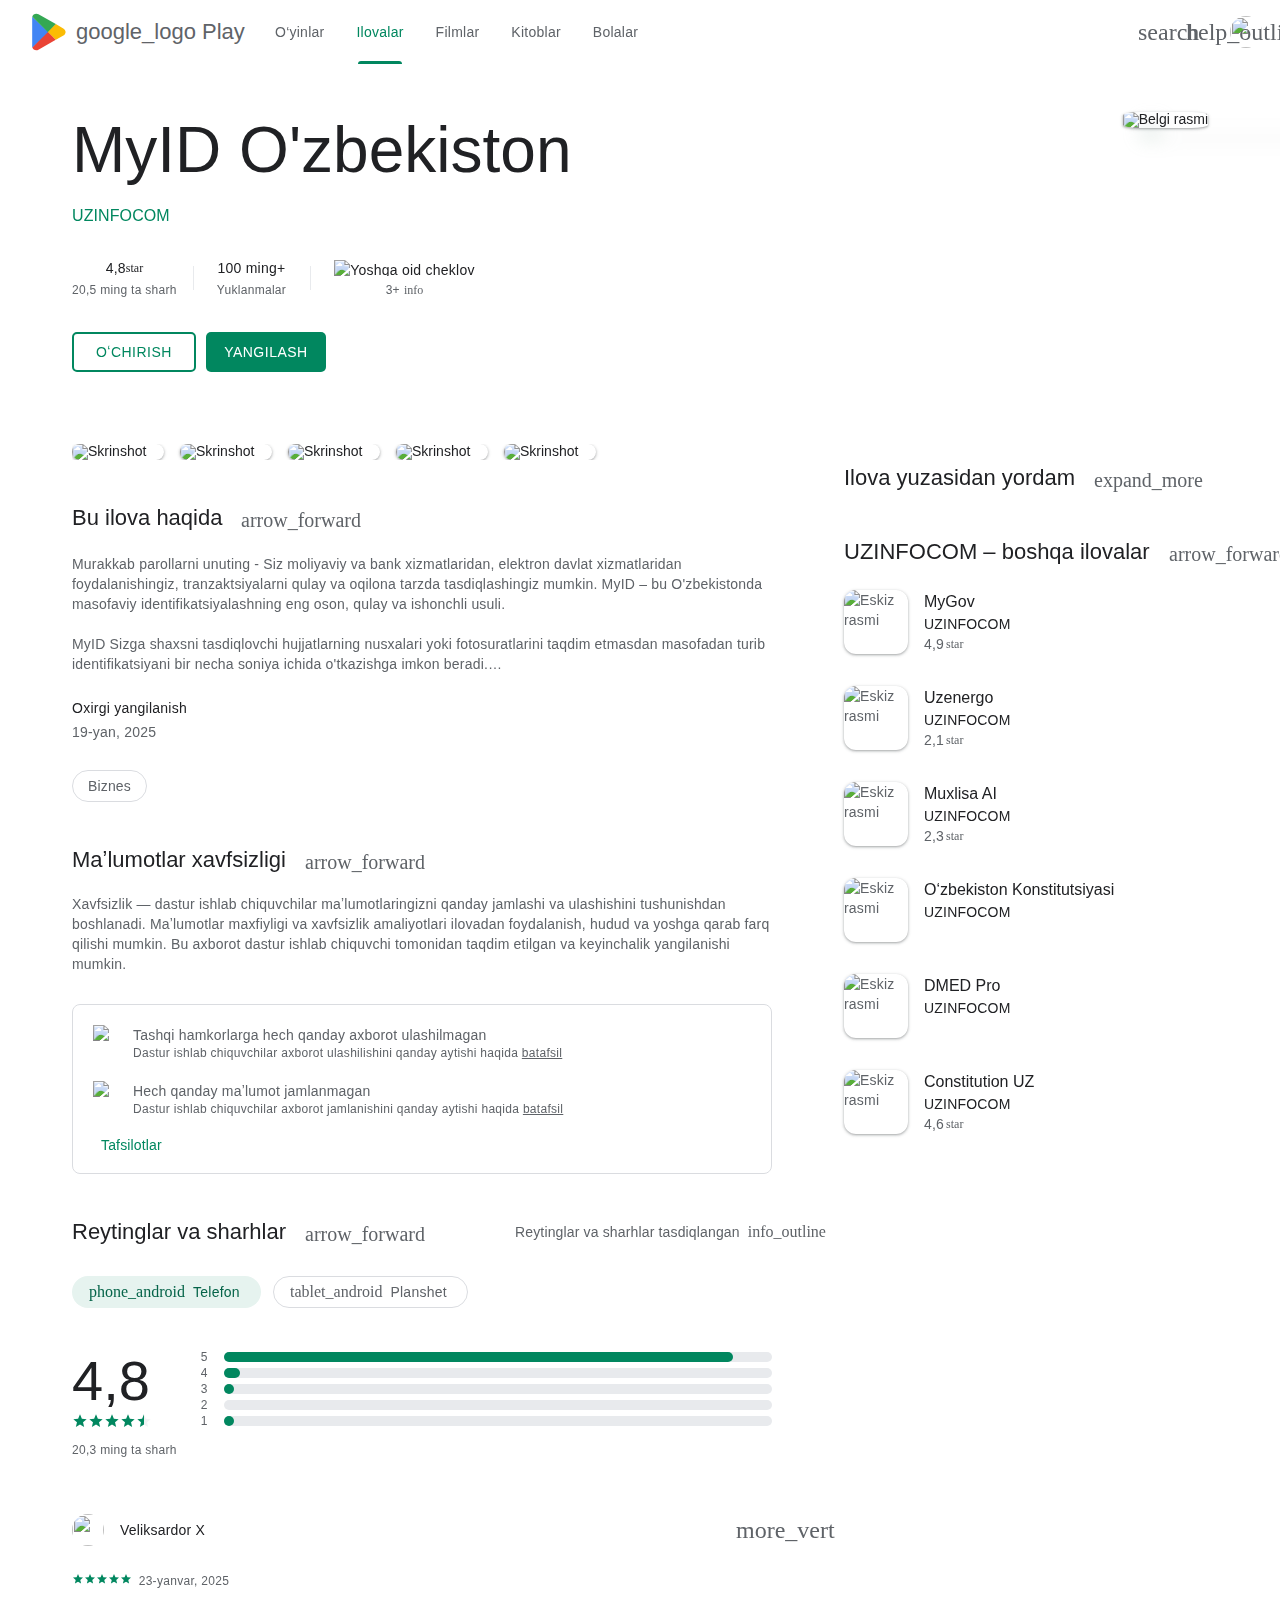
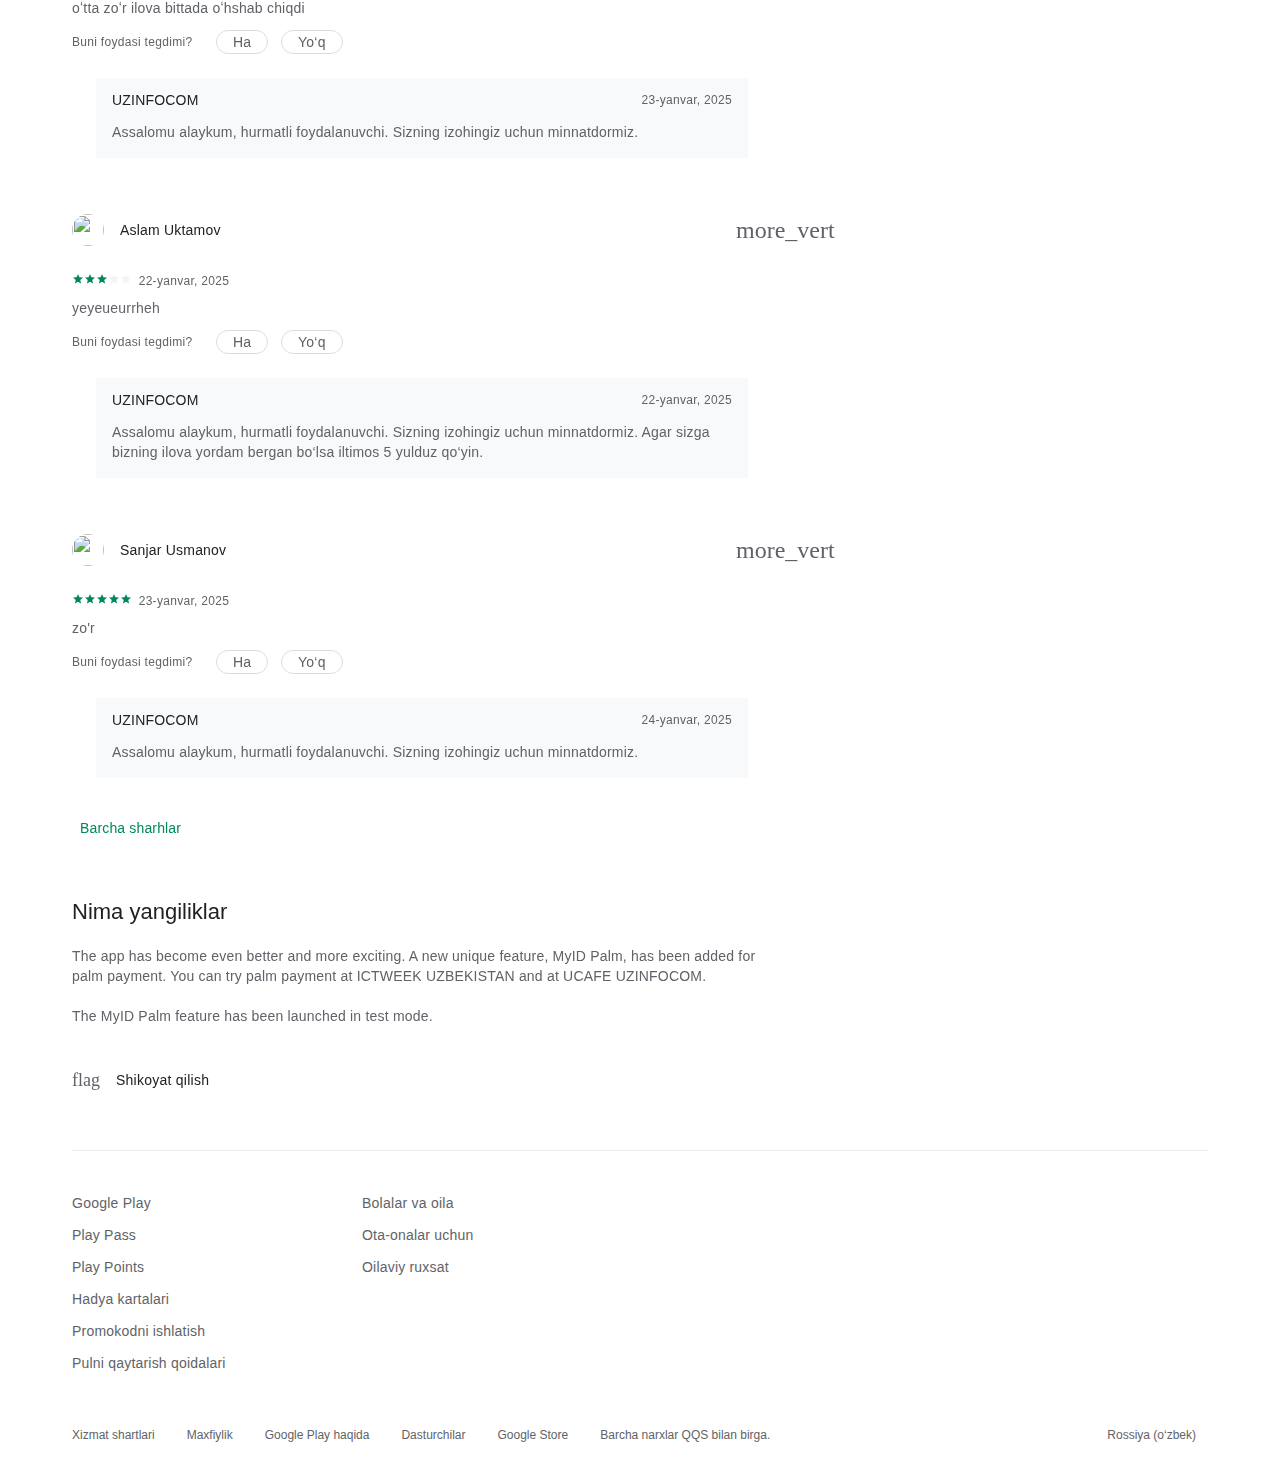
==== commit 5689ce59: "Add files via upload" ====
--- a/play/index.html
+++ b/play/index.html
@@ -22,129 +22,124 @@
     </script><meta content="NOODP" name="robots"><link rel="canonical" href="https://play.google.com/store/apps/details?id=uz.uzinfocom.myid&amp;hl=uz"><link rel="alternate" href="https://play.google.com/store/apps/details?id=uz.uzinfocom.myid" hreflang="x-default"><link rel="alternate" href="https://play.google.com/store/apps/details?id=uz.uzinfocom.myid&amp;hl=en_US" hreflang="en-US"><link rel="alternate" href="https://play.google.com/store/apps/details?id=uz.uzinfocom.myid&amp;hl=af" hreflang="af"><link rel="alternate" href="https://play.google.com/store/apps/details?id=uz.uzinfocom.myid&amp;hl=am" hreflang="am"><link rel="alternate" href="https://play.google.com/store/apps/details?id=uz.uzinfocom.myid&amp;hl=ar" hreflang="ar"><link rel="alternate" href="https://play.google.com/store/apps/details?id=uz.uzinfocom.myid&amp;hl=as" hreflang="as"><link rel="alternate" href="https://play.google.com/store/apps/details?id=uz.uzinfocom.myid&amp;hl=az" hreflang="az"><link rel="alternate" href="https://play.google.com/store/apps/details?id=uz.uzinfocom.myid&amp;hl=be" hreflang="be"><link rel="alternate" href="https://play.google.com/store/apps/details?id=uz.uzinfocom.myid&amp;hl=bg" hreflang="bg"><link rel="alternate" href="https://play.google.com/store/apps/details?id=uz.uzinfocom.myid&amp;hl=bn" hreflang="bn"><link rel="alternate" href="https://play.google.com/store/apps/details?id=uz.uzinfocom.myid&amp;hl=bs" hreflang="bs"><link rel="alternate" href="https://play.google.com/store/apps/details?id=uz.uzinfocom.myid&amp;hl=ca" hreflang="ca"><link rel="alternate" href="https://play.google.com/store/apps/details?id=uz.uzinfocom.myid&amp;hl=cs" hreflang="cs"><link rel="alternate" href="https://play.google.com/store/apps/details?id=uz.uzinfocom.myid&amp;hl=da" hreflang="da"><link rel="alternate" href="https://play.google.com/store/apps/details?id=uz.uzinfocom.myid&amp;hl=de" hreflang="de"><link rel="alternate" href="https://play.google.com/store/apps/details?id=uz.uzinfocom.myid&amp;hl=de_AT" hreflang="de-AT"><link rel="alternate" href="https://play.google.com/store/apps/details?id=uz.uzinfocom.myid&amp;hl=de_CH" hreflang="de-CH"><link rel="alternate" href="https://play.google.com/store/apps/details?id=uz.uzinfocom.myid&amp;hl=el" hreflang="el"><link rel="alternate" href="https://play.google.com/store/apps/details?id=uz.uzinfocom.myid&amp;hl=en" hreflang="en"><link rel="alternate" href="https://play.google.com/store/apps/details?id=uz.uzinfocom.myid&amp;hl=en_AU" hreflang="en-AU"><link rel="alternate" href="https://play.google.com/store/apps/details?id=uz.uzinfocom.myid&amp;hl=en_CA" hreflang="en-CA"><link rel="alternate" href="https://play.google.com/store/apps/details?id=uz.uzinfocom.myid&amp;hl=en_GB" hreflang="en-GB"><link rel="alternate" href="https://play.google.com/store/apps/details?id=uz.uzinfocom.myid&amp;hl=en_IE" hreflang="en-IE"><link rel="alternate" href="https://play.google.com/store/apps/details?id=uz.uzinfocom.myid&amp;hl=en_IN" hreflang="en-IN"><link rel="alternate" href="https://play.google.com/store/apps/details?id=uz.uzinfocom.myid&amp;hl=en_NZ" hreflang="en-NZ"><link rel="alternate" href="https://play.google.com/store/apps/details?id=uz.uzinfocom.myid&amp;hl=en_SG" hreflang="en-SG"><link rel="alternate" href="https://play.google.com/store/apps/details?id=uz.uzinfocom.myid&amp;hl=en_ZA" hreflang="en-ZA"><link rel="alternate" href="https://play.google.com/store/apps/details?id=uz.uzinfocom.myid&amp;hl=es" hreflang="es"><link rel="alternate" href="https://play.google.com/store/apps/details?id=uz.uzinfocom.myid&amp;hl=es_419" hreflang="es-419"><link rel="alternate" href="https://play.google.com/store/apps/details?id=uz.uzinfocom.myid&amp;hl=es_AR" hreflang="es-AR"><link rel="alternate" href="https://play.google.com/store/apps/details?id=uz.uzinfocom.myid&amp;hl=es_BO" hreflang="es-BO"><link rel="alternate" href="https://play.google.com/store/apps/details?id=uz.uzinfocom.myid&amp;hl=es_CL" hreflang="es-CL"><link rel="alternate" href="https://play.google.com/store/apps/details?id=uz.uzinfocom.myid&amp;hl=es_CO" hreflang="es-CO"><link rel="alternate" href="https://play.google.com/store/apps/details?id=uz.uzinfocom.myid&amp;hl=es_CR" hreflang="es-CR"><link rel="alternate" href="https://play.google.com/store/apps/details?id=uz.uzinfocom.myid&amp;hl=es_DO" hreflang="es-DO"><link rel="alternate" href="https://play.google.com/store/apps/details?id=uz.uzinfocom.myid&amp;hl=es_EC" hreflang="es-EC"><link rel="alternate" href="https://play.google.com/store/apps/details?id=uz.uzinfocom.myid&amp;hl=es_GT" hreflang="es-GT"><link rel="alternate" href="https://play.google.com/store/apps/details?id=uz.uzinfocom.myid&amp;hl=es_HN" hreflang="es-HN"><link rel="alternate" href="https://play.google.com/store/apps/details?id=uz.uzinfocom.myid&amp;hl=es_MX" hreflang="es-MX"><link rel="alternate" href="https://play.google.com/store/apps/details?id=uz.uzinfocom.myid&amp;hl=es_NI" hreflang="es-NI"><link rel="alternate" href="https://play.google.com/store/apps/details?id=uz.uzinfocom.myid&amp;hl=es_PA" hreflang="es-PA"><link rel="alternate" href="https://play.google.com/store/apps/details?id=uz.uzinfocom.myid&amp;hl=es_PE" hreflang="es-PE"><link rel="alternate" href="https://play.google.com/store/apps/details?id=uz.uzinfocom.myid&amp;hl=es_PR" hreflang="es-PR"><link rel="alternate" href="https://play.google.com/store/apps/details?id=uz.uzinfocom.myid&amp;hl=es_PY" hreflang="es-PY"><link rel="alternate" href="https://play.google.com/store/apps/details?id=uz.uzinfocom.myid&amp;hl=es_SV" hreflang="es-SV"><link rel="alternate" href="https://play.google.com/store/apps/details?id=uz.uzinfocom.myid&amp;hl=es_US" hreflang="es-US"><link rel="alternate" href="https://play.google.com/store/apps/details?id=uz.uzinfocom.myid&amp;hl=es_UY" hreflang="es-UY"><link rel="alternate" href="https://play.google.com/store/apps/details?id=uz.uzinfocom.myid&amp;hl=es_VE" hreflang="es-VE"><link rel="alternate" href="https://play.google.com/store/apps/details?id=uz.uzinfocom.myid&amp;hl=et" hreflang="et"><link rel="alternate" href="https://play.google.com/store/apps/details?id=uz.uzinfocom.myid&amp;hl=eu" hreflang="eu"><link rel="alternate" href="https://play.google.com/store/apps/details?id=uz.uzinfocom.myid&amp;hl=fa" hreflang="fa"><link rel="alternate" href="https://play.google.com/store/apps/details?id=uz.uzinfocom.myid&amp;hl=fi" hreflang="fi"><link rel="alternate" href="https://play.google.com/store/apps/details?id=uz.uzinfocom.myid&amp;hl=fil" hreflang="fil"><link rel="alternate" href="https://play.google.com/store/apps/details?id=uz.uzinfocom.myid&amp;hl=fr" hreflang="fr"><link rel="alternate" href="https://play.google.com/store/apps/details?id=uz.uzinfocom.myid&amp;hl=fr_CA" hreflang="fr-CA"><link rel="alternate" href="https://play.google.com/store/apps/details?id=uz.uzinfocom.myid&amp;hl=fr_CH" hreflang="fr-CH"><link rel="alternate" href="https://play.google.com/store/apps/details?id=uz.uzinfocom.myid&amp;hl=gl" hreflang="gl"><link rel="alternate" href="https://play.google.com/store/apps/details?id=uz.uzinfocom.myid&amp;hl=gsw" hreflang="gsw"><link rel="alternate" href="https://play.google.com/store/apps/details?id=uz.uzinfocom.myid&amp;hl=gu" hreflang="gu"><link rel="alternate" href="https://play.google.com/store/apps/details?id=uz.uzinfocom.myid&amp;hl=he" hreflang="he"><link rel="alternate" href="https://play.google.com/store/apps/details?id=uz.uzinfocom.myid&amp;hl=hi" hreflang="hi"><link rel="alternate" href="https://play.google.com/store/apps/details?id=uz.uzinfocom.myid&amp;hl=hr" hreflang="hr"><link rel="alternate" href="https://play.google.com/store/apps/details?id=uz.uzinfocom.myid&amp;hl=hu" hreflang="hu"><link rel="alternate" href="https://play.google.com/store/apps/details?id=uz.uzinfocom.myid&amp;hl=hy" hreflang="hy"><link rel="alternate" href="https://play.google.com/store/apps/details?id=uz.uzinfocom.myid&amp;hl=id" hreflang="id"><link rel="alternate" href="https://play.google.com/store/apps/details?id=uz.uzinfocom.myid&amp;hl=is" hreflang="is"><link rel="alternate" href="https://play.google.com/store/apps/details?id=uz.uzinfocom.myid&amp;hl=it" hreflang="it"><link rel="alternate" href="https://play.google.com/store/apps/details?id=uz.uzinfocom.myid&amp;hl=ja" hreflang="ja"><link rel="alternate" href="https://play.google.com/store/apps/details?id=uz.uzinfocom.myid&amp;hl=ka" hreflang="ka"><link rel="alternate" href="https://play.google.com/store/apps/details?id=uz.uzinfocom.myid&amp;hl=kk" hreflang="kk"><link rel="alternate" href="https://play.google.com/store/apps/details?id=uz.uzinfocom.myid&amp;hl=km" hreflang="km"><link rel="alternate" href="https://play.google.com/store/apps/details?id=uz.uzinfocom.myid&amp;hl=kn" hreflang="kn"><link rel="alternate" href="https://play.google.com/store/apps/details?id=uz.uzinfocom.myid&amp;hl=ko" hreflang="ko"><link rel="alternate" href="https://play.google.com/store/apps/details?id=uz.uzinfocom.myid&amp;hl=ky" hreflang="ky"><link rel="alternate" href="https://play.google.com/store/apps/details?id=uz.uzinfocom.myid&amp;hl=ln" hreflang="ln"><link rel="alternate" href="https://play.google.com/store/apps/details?id=uz.uzinfocom.myid&amp;hl=lo" hreflang="lo"><link rel="alternate" href="https://play.google.com/store/apps/details?id=uz.uzinfocom.myid&amp;hl=lt" hreflang="lt"><link rel="alternate" href="https://play.google.com/store/apps/details?id=uz.uzinfocom.myid&amp;hl=lv" hreflang="lv"><link rel="alternate" href="https://play.google.com/store/apps/details?id=uz.uzinfocom.myid&amp;hl=mk" hreflang="mk"><link rel="alternate" href="https://play.google.com/store/apps/details?id=uz.uzinfocom.myid&amp;hl=ml" hreflang="ml"><link rel="alternate" href="https://play.google.com/store/apps/details?id=uz.uzinfocom.myid&amp;hl=mn" hreflang="mn"><link rel="alternate" href="https://play.google.com/store/apps/details?id=uz.uzinfocom.myid&amp;hl=mr" hreflang="mr"><link rel="alternate" href="https://play.google.com/store/apps/details?id=uz.uzinfocom.myid&amp;hl=ms" hreflang="ms"><link rel="alternate" href="https://play.google.com/store/apps/details?id=uz.uzinfocom.myid&amp;hl=my" hreflang="my"><link rel="alternate" href="https://play.google.com/store/apps/details?id=uz.uzinfocom.myid&amp;hl=no" hreflang="no"><link rel="alternate" href="https://play.google.com/store/apps/details?id=uz.uzinfocom.myid&amp;hl=ne" hreflang="ne"><link rel="alternate" href="https://play.google.com/store/apps/details?id=uz.uzinfocom.myid&amp;hl=nl" hreflang="nl"><link rel="alternate" href="https://play.google.com/store/apps/details?id=uz.uzinfocom.myid&amp;hl=or" hreflang="or"><link rel="alternate" href="https://play.google.com/store/apps/details?id=uz.uzinfocom.myid&amp;hl=pa" hreflang="pa"><link rel="alternate" href="https://play.google.com/store/apps/details?id=uz.uzinfocom.myid&amp;hl=pl" hreflang="pl"><link rel="alternate" href="https://play.google.com/store/apps/details?id=uz.uzinfocom.myid&amp;hl=pt" hreflang="pt"><link rel="alternate" href="https://play.google.com/store/apps/details?id=uz.uzinfocom.myid&amp;hl=pt_BR" hreflang="pt-BR"><link rel="alternate" href="https://play.google.com/store/apps/details?id=uz.uzinfocom.myid&amp;hl=pt_PT" hreflang="pt-PT"><link rel="alternate" href="https://play.google.com/store/apps/details?id=uz.uzinfocom.myid&amp;hl=ro" hreflang="ro"><link rel="alternate" href="https://play.google.com/store/apps/details?id=uz.uzinfocom.myid&amp;hl=ru" hreflang="ru"><link rel="alternate" href="https://play.google.com/store/apps/details?id=uz.uzinfocom.myid&amp;hl=si" hreflang="si"><link rel="alternate" href="https://play.google.com/store/apps/details?id=uz.uzinfocom.myid&amp;hl=sk" hreflang="sk"><link rel="alternate" href="https://play.google.com/store/apps/details?id=uz.uzinfocom.myid&amp;hl=sl" hreflang="sl"><link rel="alternate" href="https://play.google.com/store/apps/details?id=uz.uzinfocom.myid&amp;hl=sq" hreflang="sq"><link rel="alternate" href="https://play.google.com/store/apps/details?id=uz.uzinfocom.myid&amp;hl=sr" hreflang="sr"><link rel="alternate" href="https://play.google.com/store/apps/details?id=uz.uzinfocom.myid&amp;hl=sr_Latn" hreflang="sr-Latn"><link rel="alternate" href="https://play.google.com/store/apps/details?id=uz.uzinfocom.myid&amp;hl=sv" hreflang="sv"><link rel="alternate" href="https://play.google.com/store/apps/details?id=uz.uzinfocom.myid&amp;hl=sw" hreflang="sw"><link rel="alternate" href="https://play.google.com/store/apps/details?id=uz.uzinfocom.myid&amp;hl=ta" hreflang="ta"><link rel="alternate" href="https://play.google.com/store/apps/details?id=uz.uzinfocom.myid&amp;hl=te" hreflang="te"><link rel="alternate" href="https://play.google.com/store/apps/details?id=uz.uzinfocom.myid&amp;hl=th" hreflang="th"><link rel="alternate" href="https://play.google.com/store/apps/details?id=uz.uzinfocom.myid&amp;hl=tr" hreflang="tr"><link rel="alternate" href="https://play.google.com/store/apps/details?id=uz.uzinfocom.myid&amp;hl=uk" hreflang="uk"><link rel="alternate" href="https://play.google.com/store/apps/details?id=uz.uzinfocom.myid&amp;hl=ur" hreflang="ur"><link rel="alternate" href="https://play.google.com/store/apps/details?id=uz.uzinfocom.myid&amp;hl=uz" hreflang="uz"><link rel="alternate" href="https://play.google.com/store/apps/details?id=uz.uzinfocom.myid&amp;hl=vi" hreflang="vi"><link rel="alternate" href="https://play.google.com/store/apps/details?id=uz.uzinfocom.myid&amp;hl=zh" hreflang="zh"><link rel="alternate" href="https://play.google.com/store/apps/details?id=uz.uzinfocom.myid&amp;hl=zh_CN" hreflang="zh-CN"><link rel="alternate" href="https://play.google.com/store/apps/details?id=uz.uzinfocom.myid&amp;hl=zh_HK" hreflang="zh-HK"><link rel="alternate" href="https://play.google.com/store/apps/details?id=uz.uzinfocom.myid&amp;hl=zh_TW" hreflang="zh-TW"><link rel="alternate" href="https://play.google.com/store/apps/details?id=uz.uzinfocom.myid&amp;hl=zu" hreflang="zu"><meta content="website" property="og:type"><meta property="og:url" content="https://play.google.com/store/apps/details?id=uz.uzinfocom.myid&amp;hl=uz"><meta name="twitter:url" content="https://play.google.com/store/apps/details?id=uz.uzinfocom.myid&amp;hl=uz"><meta property="og:title" content="MyID O&#39;zbekiston – Google Play ilovalari"><title id="main-title">MyID O&#39;zbekiston – Google Play ilovalari</title><meta name="description" property="og:description" content="MyID – bu masofaviy identifikatsiyaning eng oson, qulay va ishonchli usuli."><meta property="og:image" content="https://play-lh.googleusercontent.com/D-GOH6QJy7GkFtDlW9iRjIIG3zuPXFQHkv8u2HX1FzvXyeNd_JDHKj5gfZAxbwRjYH9t"><meta name="twitter:card" content="summary_large_image"><meta name="twitter:site" content="@GooglePlay"><meta name="twitter:title" content="MyID O&#39;zbekiston – Google Play ilovalari"><meta name="twitter:description" content="MyID – bu masofaviy identifikatsiyaning eng oson, qulay va ishonchli usuli."><meta name="twitter:image" content="https://play-lh.googleusercontent.com/D-GOH6QJy7GkFtDlW9iRjIIG3zuPXFQHkv8u2HX1FzvXyeNd_JDHKj5gfZAxbwRjYH9t=w600-h300-pc0xffffff-pd"><meta name="appstore:developer_url" content="https://myid.uz"><meta name="appstore:bundle_id" content="uz.uzinfocom.myid"><meta name="appstore:store_id" content="uz.uzinfocom.myid"><script nonce="9tKKB5mJsj-QflGeHt2VfQ">var AF_initDataKeys = ["ds:0","ds:1","ds:2","ds:3","ds:4","ds:5","ds:6","ds:7","ds:8","ds:9","ds:10","ds:11","ds:12"]; var AF_dataServiceRequests = {'ds:0' : {id:'T6C6Se',request:[]},'ds:1' : {id:'Qu3lde',request:[null,true]},'ds:2' : {id:'X5bnOb',ext: 1.59168981E8 ,request:[]},'ds:3' : {id:'CLXjtf',ext: 1.84915516E8 ,request:[["uz.uzinfocom.myid",7]]},'ds:4' : {id:'A6yuRe',request:[["uz.uzinfocom.myid",7]]},'ds:5' : {id:'Ws7gDc',request:[null,null,[[1,9,10,11,13,14,19,20,38,43,47,49,52,58,59,63,69,70,73,74,75,78,79,80,91,92,95,96,97,100,101,103,106,112,119,129,137,139,141,145,146,149,151,155,169]],[[[true,null,1],null,[[[]]],null,null,null,null,[null,2],null,null,null,null,null,null,null,null,null,null,null,null,null,null,[1]],[null,[[[]]],null,null,[true]],[null,[[[]]],null,[true]],[null,[[[]]]],null,null,null,null,[[[[]]]],[[[[]]]]],null,[["uz.uzinfocom.myid",7]]]},'ds:6' : {id:'ZittHe',request:[[null,[[3,[10]],null,null,[184]],["uz.uzinfocom.myid",7]]]},'ds:7' : {id:'ag2B9c',ext: 1.92838566E8 ,request:[[null,["uz.uzinfocom.myid",7],null,[[3,[6]],null,null,[1,8]]],[true]]},'ds:8' : {id:'e7uDs',request:[["uz.uzinfocom.myid",7]]},'ds:9' : {id:'Ws7gDc',request:[null,null,[[52]],[[null,null,null,null,null,null,null,null,null,null,null,null,null,null,null,null,null,null,null,null,null,null,null,[2]]],null,[["uz.uzinfocom.myid",7]]]},'ds:10' : {id:'oCPfdb',request:[null,[2,null,[20],null,[null,null,null,null,null,null,null,null,2]],["uz.uzinfocom.myid",7]]},'ds:11' : {id:'jRco8',request:[]},'ds:12' : {id:'shGlA',request:[null,0]}}; var AF_initDataChunkQueue = []; var AF_initDataCallback; var AF_initDataInitializeCallback; if (AF_initDataInitializeCallback) {AF_initDataInitializeCallback(AF_initDataKeys, AF_initDataChunkQueue, AF_dataServiceRequests);}if (!AF_initDataCallback) {AF_initDataCallback = function(chunk) {AF_initDataChunkQueue.push(chunk);};}</script></head><body id="yDmH0d" jscontroller="pjICDe" jsaction="rcuQ6b:npT2md; click:FAbpgf; auxclick:FAbpgf" class="tQj5Y ghyPEc IqBfM ecJEib EWZcud" data-has-header="true" data-has-footer="true" data-iw="800" data-ih="600"><script aria-hidden="true" nonce="9tKKB5mJsj-QflGeHt2VfQ">window.wiz_progress&&window.wiz_progress();</script><div class="VUoKZ" aria-hidden="true"><div class="TRHLAc"></div></div><c-wiz jsrenderer="dfkSTe" id="kO001e" jsshadow jsdata="deferred-i1" data-p="%.@.1,1,false,0,false]" data-node-index="0;0" autoupdate jsmodel="hc6Ubd" view c-wiz><div class="N77Uuf"><c-wiz jsrenderer="qqarmf" jsshadow jsdata="deferred-i2" data-p="%.@.1,false]" data-node-index="2;0" autoupdate jsmodel="hc6Ubd" c-wiz><div class="P7NFWb "><nav class="yyaGpb"><a href="#/store/games" class="uEz1ib Y4jiDf"><div class="jb05Ib"><svg width="24" height="24" viewBox="0 0 21 16" fill="none" xmlns="http://www.w3.org/2000/svg" class="Y4jiDf"><path fill-rule="evenodd" clip-rule="evenodd" d="M19.3 8.4C19.2169 7.65213 19.0648 6.90427 18.9009 6.09902C18.8676 5.93522 18.8338 5.76904 18.8 5.6L18.8 5.59986C18.7 5.1 18.7 5.09996 18.6 4.7L18.5 4.4C18.2 1.8 16 0 13.3 0H6.7C4.1 0 1.8 1.8 1.4 4.4C1.4 4.43174 1.4 4.4534 1.3968 4.47458C1.38993 4.52014 1.36826 4.56347 1.3 4.7C1.3 5.1 1.3 5.1 1.2 5.6C1.1 6.05 1.025 6.525 0.95 7C0.875 7.475 0.8 7.95 0.7 8.4C0.1 11.9 0 12.5 0 12.7C0 14.2 1.2 15.5 2.8 15.5C3.6 15.5 4.3 15.2 4.8 14.7L7.7 11.9H12.4L15.3 14.8C15.8 15.3 16.5 15.6 17.3 15.6C18.8 15.6 20.1 14.4 20.1 12.8C20.0055 12.5165 19.911 11.9651 19.3946 8.95177L19.3 8.4ZM13 5C13.4971 5 13.9 4.59706 13.9 4.1C13.9 3.60294 13.4971 3.2 13 3.2C12.5029 3.2 12.1 3.60294 12.1 4.1C12.1 4.59706 12.5029 5 13 5ZM15.8 6C15.8 6.49706 15.3971 6.9 14.9 6.9C14.4029 6.9 14 6.49706 14 6C14 5.50294 14.4029 5.1 14.9 5.1C15.3971 5.1 15.8 5.50294 15.8 6ZM10.5 5.4C10.2 5.7 10.2 6.3 10.5 6.6C10.8 6.9 11.4 6.9 11.7 6.6C12 6.3 12 5.7 11.7 5.4C11.4 5.1 10.9 5.1 10.5 5.4ZM13 8.8C13.4971 8.8 13.9 8.39706 13.9 7.9C13.9 7.40294 13.4971 7 13 7C12.5029 7 12.1 7.40294 12.1 7.9C12.1 8.39706 12.5029 8.8 13 8.8ZM6.4 3.5H7.6V5.4H9.5V6.6H7.6V8.5H6.4V6.6H4.5V5.4H6.4V3.5ZM16.5 13.3C16.7 13.5 16.9 13.6 17.2 13.6C17.8 13.6 18.2 13.2 18.2 12.6C18.2 12.7 16.8 4.8 16.8 4.7C16.5 3 15 1.8 13.3 1.8H6.7C4.9 1.8 3.5 3 3.2 4.7C3.2 4.8 1.8 12.7 1.8 12.7C1.8 13.3 2.3 13.7 2.8 13.7C3.1 13.7 3.3 13.6 3.5 13.4L6.9 10H13.1L13.4 10.2L16.5 13.3Z"/></svg></div><div class="WL3b7c">O‘yinlar</div></a><a href="#/store/apps" class="uEz1ib VuUAje"><div class="jb05Ib"><svg width="24" height="24" viewBox="0 0 24 24" fill="none" xmlns="http://www.w3.org/2000/svg" class="VuUAje ndrlL"><path fill-rule="evenodd" clip-rule="evenodd" d="M15 4H18C19.1 4 20 4.9 20 6V9C20 10.1 19.1 11 18 11H15C13.9 11 13 10.1 13 9V6C13 4.9 13.9 4 15 4ZM9 13H6C4.9 13 4 13.9 4 15V18C4 19.1 4.9 20 6 20H9C10.1 20 11 19.1 11 18V15C11 13.9 10.1 13 9 13ZM18 13H15C13.9 13 13 13.9 13 15V18C13 19.1 13.9 20 15 20H18C19.1 20 20 19.1 20 18V15C20 13.9 19.1 13 18 13ZM9 4H6C4.9 4 4 4.9 4 6V9C4 10.1 4.9 11 6 11H9C10.1 11 11 10.1 11 9V6C11 4.9 10.1 4 9 4Z"/></svg></div><div class="WL3b7c">Ilovalar</div></a><a href="#/store/movies" class="uEz1ib Y4jiDf"><div class="jb05Ib"><svg width="24" height="24" viewBox="0 0 24 24" fill="none" xmlns="http://www.w3.org/2000/svg" class="Y4jiDf"><path fill-rule="evenodd" clip-rule="evenodd" d="M3 2V22H21V2H3ZM5 20H19V4H5V20ZM9 7H6V5H9V7ZM18 7H15V5H18V7ZM6 19H9V17H6V19ZM18 19H15V17H18V19ZM15 15H18V13H15V15ZM9 15H6V13H9V15ZM15 11H18V9H15V11ZM9 11H6V9H9V11Z"/></svg></div><div class="WL3b7c">Filmlar</div></a><a href="#/store/books" class="uEz1ib Y4jiDf"><div class="jb05Ib"><svg width="24" height="24" viewBox="0 0 24 24" fill="none" xmlns="http://www.w3.org/2000/svg" class="Y4jiDf"><path fill-rule="evenodd" clip-rule="evenodd" d="M12.4996 6.36584L14.001 7.65237V4H11.001V7.65075L12.4996 6.36584ZM10 2H11.001H14.001H15H16.998C18.6461 2 20.001 3.35397 20.001 5.002V18.998C20.001 20.646 18.6461 22 16.998 22H4V2H10ZM18.001 5.002C18.001 4.459 17.542 4 16.998 4H16.001V12L12.5 9L9.001 12V4H6V20H16.998C17.542 20 18.001 19.541 18.001 18.998V5.002Z"/></svg></div><div class="WL3b7c">Kitoblar</div></a><a href="#/store/apps/category/FAMILY" class="uEz1ib Y4jiDf"><div class="jb05Ib"><svg width="24" height="24" viewBox="0 0 24 24" fill="none" xmlns="http://www.w3.org/2000/svg" class="Y4jiDf"><path fill-rule="evenodd" clip-rule="evenodd" d="M11.9995 20.439C13.1543 20.787 17.2264 22 17.6293 22C18.4311 22 18.928 21.578 19.154 21.325C19.7049 20.7081 19.7029 20.0604 19.6999 19.0794L19.6999 19.074C19.6989 18.647 19.6299 16.111 19.6009 15.125C20.2258 14.252 21.8914 11.907 22.1604 11.5C22.7292 10.643 23.2201 9.901 22.8972 8.908C22.5724 7.90856 21.7594 7.61034 20.8112 7.26259L20.8096 7.262C20.3747 7.103 17.7853 6.254 16.8195 5.942C16.2026 5.107 14.518 2.848 14.221 2.476L14.2198 2.47445C13.5875 1.68311 13.0416 1 11.9995 1C10.9577 1 10.4108 1.684 9.77797 2.477C9.48103 2.848 7.79639 5.107 7.18052 5.942C6.21372 6.255 3.62427 7.103 3.18436 7.265C2.24156 7.61 1.42773 7.908 1.1028 8.908C0.779871 9.901 1.27077 10.643 1.83965 11.501C2.10059 11.894 3.77424 14.252 4.39911 15.125C4.37011 16.111 4.30113 18.646 4.29913 19.074V19.0741C4.29613 20.058 4.29415 20.708 4.84501 21.324C5.06996 21.576 5.56686 22 6.37069 22C6.7726 22 10.8447 20.787 11.9995 20.439ZM17.6018 15.1838C17.6437 16.6103 17.6991 18.7493 17.6999 19.0787C17.7021 19.8051 17.6963 19.9322 17.6736 19.9767C17.5616 19.9504 17.418 19.9144 17.2472 19.8699C16.8391 19.7634 16.2949 19.6126 15.6462 19.4271C14.6587 19.1447 13.4965 18.8013 12.5766 18.5241L11.9995 18.3502L11.4224 18.5241C10.5029 18.8012 9.34041 19.1447 8.35292 19.4271C7.7042 19.6126 7.16005 19.7634 6.75206 19.8699C6.58148 19.9145 6.43802 19.9504 6.32604 19.9766C6.30304 19.9326 6.2969 19.8071 6.29912 19.0801C6.30067 18.7488 6.35718 16.5803 6.39824 15.1838L6.41807 14.5095L6.02543 13.9609C5.19866 12.8058 3.70925 10.7011 3.50581 10.3947C3.01485 9.65422 2.98744 9.57977 3.00475 9.52653C3.02422 9.46662 3.06796 9.4373 3.87165 9.1432C4.20463 9.02058 6.39401 8.29883 7.79654 7.84477L8.40835 7.64669L8.79007 7.12916C9.57143 6.06978 11.1071 4.01707 11.3394 3.72674C11.8852 3.04281 11.9401 3 11.9995 3C12.049 3 12.0824 3.02198 12.403 3.40831C12.4693 3.48831 12.5251 3.55748 12.6586 3.72451C12.8889 4.01303 14.4014 6.03473 15.2108 7.1304L15.5929 7.64752L16.2047 7.84516C17.4867 8.25931 19.7877 9.01784 20.1229 9.1404L20.1237 9.1407C20.2142 9.17389 20.2145 9.17398 20.3015 9.20614C20.9377 9.44213 20.977 9.47051 20.9951 9.52605C21.0125 9.57968 20.9851 9.65415 20.4941 10.3939C20.2859 10.7088 18.8457 12.7438 17.9746 13.9609L17.5819 14.5095L17.6018 15.1838Z"/></svg></div><div class="WL3b7c">Bolalar</div></a></nav></div><c-data id="i2" jsdata=" tjNwSb;_;1"></c-data></c-wiz></div><header class="S3WLMd" jsaction="rcuQ6b:npT2md;KwkHzf:IPLOJd;tGMTLb:T1PkR;" jscontroller="ArluEf" role="banner"><nav class="oPjgQb" aria-label="Sahifa sarlavhasi"><a href="#/store/games" aria-label="Google Play logotipi" class="f0UV3d"><svg class="kOqhQd" aria-hidden="true" viewBox="0 0 40 40" xmlns="http://www.w3.org/2000/svg"><path fill="none" d="M0,0h40v40H0V0z"/><g><path d="M19.7,19.2L4.3,35.3c0,0,0,0,0,0c0.5,1.7,2.1,3,4,3c0.8,0,1.5-0.2,2.1-0.6l0,0l17.4-9.9L19.7,19.2z" fill="#EA4335"/><path d="M35.3,16.4L35.3,16.4l-7.5-4.3l-8.4,7.4l8.5,8.3l7.5-4.2c1.3-0.7,2.2-2.1,2.2-3.6C37.5,18.5,36.6,17.1,35.3,16.4z" fill="#FBBC04"/><path d="M4.3,4.7C4.2,5,4.2,5.4,4.2,5.8v28.5c0,0.4,0,0.7,0.1,1.1l16-15.7L4.3,4.7z" fill="#4285F4"/><path d="M19.8,20l8-7.9L10.5,2.3C9.9,1.9,9.1,1.7,8.3,1.7c-1.9,0-3.6,1.3-4,3c0,0,0,0,0,0L19.8,20z" fill="#34A853"/></g></svg><span aria-hidden="true">google_logo Play</span></a><c-wiz jsrenderer="I8lFqf" jsshadow jsdata="deferred-i3" data-p="%.@.1]" data-node-index="4;0" autoupdate jsmodel="hc6Ubd" c-wiz><div jsaction="JIbuQc:fAsfBd;" jscontroller="vNKqzc" role="navigation" aria-label="Asosiy" class="P8HBFd"><div jscontroller="fI4Vwc" jsaction="lN8i5b:MhjYq;" jsshadow jsname="DtB9Me"><div class="VfPpkd-AznF2e-ZMv3u ucf8re" role="tablist" jscontroller="sJhETb" jsaction="keydown:I481le;ndQSrb:ts7vde;" jsshadow data-use-automatic-activation="false"><div class="VfPpkd-AznF2e-vzJc7b" jscontroller="JWUKXe" jsaction="wheel:PNXF5; touchstart:PNXF5; pointerdown:PNXF5; mousedown:PNXF5; keydown:PNXF5;" jsname="mAKh3e" jsshadow><div class="VfPpkd-AznF2e-LUERP-vJ7A6b" jsname="vJ7A6b" jsaction="c0v8t:Y3U6Wb;"><span jsslot class="VfPpkd-AznF2e-LUERP-bN97Pc" jsname="bN97Pc" jsaction="transitionend:e204de"><button class="VfPpkd-AznF2e VfPpkd-AznF2e-OWXEXe-jJNx8e-QBLLGd WbUJNb FEsNhd YmRZ5d cvzg3c" role="tab" aria-selected="false" tabindex="-1" id="11" jscontroller="t1sulf" jsaction="click:cOuCgd; mousedown:UX7yZ; mouseup:lbsD7e; mouseenter:tfO1Yc; mouseleave:JywGue; touchstart:p6p2H; touchmove:FwuNnf; touchend:yfqBxc; touchcancel:JMtRjd; focus:AHmuwe; blur:O22p3e;" href="#/store/games" data-disable-idom="true" data-skip-focus-on-activate="false" jsshadow><span class="VfPpkd-N5Lhkf"><span class="VfPpkd-jY41G-V67aGc" jsname="V67aGc">O‘yinlar</span><span class="VfPpkd-AznF2e-uDEFge rvBHac kte1hc" jscontroller="JH2zc" jsname="s3t1lf"><span class="VfPpkd-AznF2e-wEcVzc VfPpkd-AznF2e-wEcVzc-OWXEXe-NowJzb pawmVc" jsname="bN97Pc"></span></span></span><span class="VfPpkd-YVzG2b" jsname="ksKsZd"></span><div class="VfPpkd-wJCpie-LhBDec"></div></button><button class="VfPpkd-AznF2e VfPpkd-AznF2e-OWXEXe-auswjd VfPpkd-AznF2e-OWXEXe-jJNx8e-QBLLGd WbUJNb FEsNhd YmRZ5d q2wkXd" role="tab" aria-selected="true" tabindex="0" id="1" jscontroller="t1sulf" jsaction="click:cOuCgd; mousedown:UX7yZ; mouseup:lbsD7e; mouseenter:tfO1Yc; mouseleave:JywGue; touchstart:p6p2H; touchmove:FwuNnf; touchend:yfqBxc; touchcancel:JMtRjd; focus:AHmuwe; blur:O22p3e;" href="#/store/apps" data-disable-idom="true" data-skip-focus-on-activate="false" jsshadow><span class="VfPpkd-N5Lhkf"><span class="VfPpkd-jY41G-V67aGc" jsname="V67aGc">Ilovalar</span><span class="VfPpkd-AznF2e-uDEFge VfPpkd-AznF2e-uDEFge-OWXEXe-auswjd rvBHac kte1hc" jscontroller="JH2zc" jsname="s3t1lf"><span class="VfPpkd-AznF2e-wEcVzc VfPpkd-AznF2e-wEcVzc-OWXEXe-NowJzb pawmVc" jsname="bN97Pc"></span></span></span><span class="VfPpkd-YVzG2b" jsname="ksKsZd"></span><div class="VfPpkd-wJCpie-LhBDec"></div></button><button class="VfPpkd-AznF2e VfPpkd-AznF2e-OWXEXe-jJNx8e-QBLLGd WbUJNb FEsNhd YmRZ5d ROhV3c" role="tab" aria-selected="false" tabindex="-1" id="9" jscontroller="t1sulf" jsaction="click:cOuCgd; mousedown:UX7yZ; mouseup:lbsD7e; mouseenter:tfO1Yc; mouseleave:JywGue; touchstart:p6p2H; touchmove:FwuNnf; touchend:yfqBxc; touchcancel:JMtRjd; focus:AHmuwe; blur:O22p3e;" href="#/store/movies" data-disable-idom="true" data-skip-focus-on-activate="false" jsshadow><span class="VfPpkd-N5Lhkf"><span class="VfPpkd-jY41G-V67aGc" jsname="V67aGc">Filmlar</span><span class="VfPpkd-AznF2e-uDEFge rvBHac kte1hc" jscontroller="JH2zc" jsname="s3t1lf"><span class="VfPpkd-AznF2e-wEcVzc VfPpkd-AznF2e-wEcVzc-OWXEXe-NowJzb pawmVc" jsname="bN97Pc"></span></span></span><span class="VfPpkd-YVzG2b" jsname="ksKsZd"></span><div class="VfPpkd-wJCpie-LhBDec"></div></button><button class="VfPpkd-AznF2e VfPpkd-AznF2e-OWXEXe-jJNx8e-QBLLGd WbUJNb FEsNhd YmRZ5d AthEce" role="tab" aria-selected="false" tabindex="-1" id="5" jscontroller="t1sulf" jsaction="click:cOuCgd; mousedown:UX7yZ; mouseup:lbsD7e; mouseenter:tfO1Yc; mouseleave:JywGue; touchstart:p6p2H; touchmove:FwuNnf; touchend:yfqBxc; touchcancel:JMtRjd; focus:AHmuwe; blur:O22p3e;" href="#/store/books" data-disable-idom="true" data-skip-focus-on-activate="false" jsshadow><span class="VfPpkd-N5Lhkf"><span class="VfPpkd-jY41G-V67aGc" jsname="V67aGc">Kitoblar</span><span class="VfPpkd-AznF2e-uDEFge rvBHac kte1hc" jscontroller="JH2zc" jsname="s3t1lf"><span class="VfPpkd-AznF2e-wEcVzc VfPpkd-AznF2e-wEcVzc-OWXEXe-NowJzb pawmVc" jsname="bN97Pc"></span></span></span><span class="VfPpkd-YVzG2b" jsname="ksKsZd"></span><div class="VfPpkd-wJCpie-LhBDec"></div></button><button class="VfPpkd-AznF2e VfPpkd-AznF2e-OWXEXe-jJNx8e-QBLLGd WbUJNb FEsNhd YmRZ5d dUghbc" role="tab" aria-selected="false" tabindex="-1" id="13" jscontroller="t1sulf" jsaction="click:cOuCgd; mousedown:UX7yZ; mouseup:lbsD7e; mouseenter:tfO1Yc; mouseleave:JywGue; touchstart:p6p2H; touchmove:FwuNnf; touchend:yfqBxc; touchcancel:JMtRjd; focus:AHmuwe; blur:O22p3e;" href="#/store/apps/category/FAMILY" data-disable-idom="true" data-skip-focus-on-activate="false" jsshadow><span class="VfPpkd-N5Lhkf"><span class="VfPpkd-jY41G-V67aGc" jsname="V67aGc">Bolalar</span><span class="VfPpkd-AznF2e-uDEFge rvBHac kte1hc" jscontroller="JH2zc" jsname="s3t1lf"><span class="VfPpkd-AznF2e-wEcVzc VfPpkd-AznF2e-wEcVzc-OWXEXe-NowJzb pawmVc" jsname="bN97Pc"></span></span></span><span class="VfPpkd-YVzG2b" jsname="ksKsZd"></span><div class="VfPpkd-wJCpie-LhBDec"></div></button><button class="VfPpkd-AznF2e VfPpkd-AznF2e-OWXEXe-jJNx8e-QBLLGd WbUJNb FEsNhd YmRZ5d ZcNJTb" role="tab" aria-selected="false" tabindex="-1" id="none" jscontroller="t1sulf" jsaction="click:cOuCgd; mousedown:UX7yZ; mouseup:lbsD7e; mouseenter:tfO1Yc; mouseleave:JywGue; touchstart:p6p2H; touchmove:FwuNnf; touchend:yfqBxc; touchcancel:JMtRjd; focus:AHmuwe; blur:O22p3e;" data-disable-idom="true" data-skip-focus-on-activate="false" jsshadow><span class="VfPpkd-N5Lhkf"><span class="VfPpkd-jY41G-V67aGc" jsname="V67aGc">none</span><span class="VfPpkd-AznF2e-uDEFge rvBHac kte1hc" jscontroller="JH2zc" jsname="s3t1lf"><span class="VfPpkd-AznF2e-wEcVzc VfPpkd-AznF2e-wEcVzc-OWXEXe-NowJzb pawmVc" jsname="bN97Pc"></span></span></span><span class="VfPpkd-YVzG2b" jsname="ksKsZd"></span><div class="VfPpkd-wJCpie-LhBDec"></div></button></span></div></div></div><div role="tabpanel" aria-labelledby="11" jscontroller="tBvKNb" jsname="PAiuue" data-tab-panel-active="false" style="display: none;" class="ZcNJTb"><span jsslot></span></div><div role="tabpanel" aria-labelledby="1" jscontroller="tBvKNb" jsname="PAiuue" data-tab-panel-active="false" style="display: none;" class="ZcNJTb"><span jsslot></span></div><div role="tabpanel" aria-labelledby="9" jscontroller="tBvKNb" jsname="PAiuue" data-tab-panel-active="false" style="display: none;" class="ZcNJTb"><span jsslot></span></div><div role="tabpanel" aria-labelledby="5" jscontroller="tBvKNb" jsname="PAiuue" data-tab-panel-active="false" style="display: none;" class="ZcNJTb"><span jsslot></span></div><div role="tabpanel" aria-labelledby="13" jscontroller="tBvKNb" jsname="PAiuue" data-tab-panel-active="false" style="display: none;" class="ZcNJTb"><span jsslot></span></div><div role="tabpanel" aria-labelledby="unknown" jscontroller="tBvKNb" jsname="PAiuue" data-tab-panel-active="false" style="display: none;" class="ZcNJTb"><span jsslot></span></div></div></div><c-data id="i3" jsdata=" tjNwSb;_;1"></c-data></c-wiz><div class="oc9n0c"><div jsaction="JIbuQc:bWGA9c;"><button class="VfPpkd-Bz112c-LgbsSe yHy1rc eT1oJ mN1ivc" jscontroller="soHxf" jsaction="click:cOuCgd; mousedown:UX7yZ; mouseup:lbsD7e; mouseenter:tfO1Yc; mouseleave:JywGue; touchstart:p6p2H; touchmove:FwuNnf; touchend:yfqBxc; touchcancel:JMtRjd; focus:AHmuwe; blur:O22p3e; contextmenu:mg9Pef;mlnRJb:fLiPzd;" data-disable-idom="true" aria-label="Qidiruv"><div jsname="s3Eaab" class="VfPpkd-Bz112c-Jh9lGc"></div><div class="VfPpkd-Bz112c-J1Ukfc-LhBDec"></div><i class="google-material-icons notranslate r9optf" aria-hidden="true">search</i></button></div><div jscontroller="IcVnM" jsaction="rcuQ6b:ewIngf;JIbuQc:L1KARc"><button class="VfPpkd-Bz112c-LgbsSe yHy1rc eT1oJ QDwDD mN1ivc" jscontroller="soHxf" jsaction="click:cOuCgd; mousedown:UX7yZ; mouseup:lbsD7e; mouseenter:tfO1Yc; mouseleave:JywGue; touchstart:p6p2H; touchmove:FwuNnf; touchend:yfqBxc; touchcancel:JMtRjd; focus:AHmuwe; blur:O22p3e; contextmenu:mg9Pef;mlnRJb:fLiPzd;" data-disable-idom="true" aria-label="Yordam markazi"><div jsname="s3Eaab" class="VfPpkd-Bz112c-Jh9lGc"></div><div class="VfPpkd-Bz112c-J1Ukfc-LhBDec"></div><i class="google-material-icons notranslate r9optf" aria-hidden="true">help_outline</i></button></div><c-wiz jsrenderer="yNB6me" jsshadow jsdata="deferred-i4" data-p="%.@.]" jscontroller="IJGqxf" jsaction="FzgWvd:fmKhsb;iFFCZc:nixEK;" data-node-index="1;0" jsmodel="hc6Ubd" c-wiz><div><div class="VfPpkd-xl07Ob-XxIAqe-OWXEXe-oYxtQd" jscontroller="wg1P6b" jsaction="JIbuQc:aj0Jcf(WjL7X); keydown:uYT2Vb(WjL7X);xDliB:oNPcuf;SM8mFd:li9Srb;iFFCZc:NSsOUb;Rld2oe:NSsOUb" jsshadow data-disable-idom="true" jslog="219258; 1:3160; track:impression,click"><div jsname="WjL7X" jsslot><button class="VfPpkd-Bz112c-LgbsSe yHy1rc eT1oJ mN1ivc PeWVCc" jscontroller="soHxf" jsaction="click:cOuCgd; mousedown:UX7yZ; mouseup:lbsD7e; mouseenter:tfO1Yc; mouseleave:JywGue; touchstart:p6p2H; touchmove:FwuNnf; touchend:yfqBxc; touchcancel:JMtRjd; focus:AHmuwe; blur:O22p3e; contextmenu:mg9Pef;mlnRJb:fLiPzd;" data-disable-idom="true" aria-label="Hisob menyusini ochish" aria-expanded="false" aria-haspopup="menu"><div jsname="s3Eaab" class="VfPpkd-Bz112c-Jh9lGc"></div><div class="VfPpkd-Bz112c-J1Ukfc-LhBDec"></div><img src="https://fonts.gstatic.com/s/i/productlogos/avatar_anonymous/v4/web-32dp/logo_avatar_anonymous_color_1x_web_32dp.png" class="VfPpkd-kBDsod WrEZCd" aria-hidden="true" srcset="https://fonts.gstatic.com/s/i/productlogos/avatar_anonymous/v4/web-32dp/logo_avatar_anonymous_color_1x_web_32dp.png 1x, https://fonts.gstatic.com/s/i/productlogos/avatar_anonymous/v4/web-32dp/logo_avatar_anonymous_color_1x_web_32dp.png 2x"></button></div><div jsname="U0exHf" jsslot> <div class="VfPpkd-xl07Ob-XxIAqe VfPpkd-xl07Ob q6oraf P77izf ydGPV" jscontroller="ywOR5c" jsaction="keydown:I481le;JIbuQc:j697N(rymPhb);XVaHYd:c9v4Fb(rymPhb);Oyo5M:b5fzT(rymPhb);DimkCe:TQSy7b(rymPhb);m0LGSd:fAWgXe(rymPhb);WAiFGd:kVJJuc(rymPhb);" data-is-hoisted="false" data-should-flip-corner-horizontally="true" data-stay-in-viewport="false" data-disable-idom="true" data-menu-uid="ucj-1"><ul class="VfPpkd-StrnGf-rymPhb DMZ54e Ll1HQd" jsname="rymPhb" jscontroller="PHUIyb" jsaction="mouseleave:JywGue; touchcancel:JMtRjd; focus:AHmuwe; blur:O22p3e; keydown:I481le;" role="menu" tabindex="-1" aria-label="Hisob menyusi" data-disable-idom="true"><span class="VfPpkd-BFbNVe-bF1uUb NZp2ef" aria-hidden="true"></span><li class=" VfPpkd-StrnGf-rymPhb-ibnC6b" jsaction=" keydown:RDtNu; keyup:JdS61c; click:o6ZaF; mousedown:teoBgf; mouseup:NZPHBc; mouseleave:xq3APb; touchstart:jJiBRc; touchmove:kZeBdd; touchend:VfAz8;focusin:MeMJlc; focusout:bkTmIf;mouseenter:SKyDAe; change:uOgbud;" role="menuitem" tabindex="-1" data-href="https://accounts.google.com/ServiceLogin?service=googleplay&amp;passive=86400" data-add-continue-url-param="true"><span class="VfPpkd-StrnGf-rymPhb-pZXsl"></span><span class="VfPpkd-StrnGf-rymPhb-Zmlebc-LhBDec"></span><span class=" VfPpkd-StrnGf-rymPhb-f7MjDc"><span class="notranslate VfPpkd-rymPhb-Abojl" aria-hidden="true" data-mt="8F6486BF-D2A5-410E-91C9-E13489332881"><svg xmlns="http://www.w3.org/2000/svg" height="24px" viewBox="0 0 24 24" width="24px"><path d="M22.56 12.25c0-.78-.07-1.53-.2-2.25H12v4.26h5.92c-.26 1.37-1.04 2.53-2.21 3.31v2.77h3.57c2.08-1.92 3.28-4.74 3.28-8.09z" fill="#4285F4"/><path d="M12 23c2.97 0 5.46-.98 7.28-2.66l-3.57-2.77c-.98.66-2.23 1.06-3.71 1.06-2.86 0-5.29-1.93-6.16-4.53H2.18v2.84C3.99 20.53 7.7 23 12 23z" fill="#34A853"/><path d="M5.84 14.09c-.22-.66-.35-1.36-.35-2.09s.13-1.43.35-2.09V7.07H2.18C1.43 8.55 1 10.22 1 12s.43 3.45 1.18 4.93l2.85-2.22.81-.62z" fill="#FBBC05"/><path d="M12 5.38c1.62 0 3.06.56 4.21 1.64l3.15-3.15C17.45 2.09 14.97 1 12 1 7.7 1 3.99 3.47 2.18 7.07l3.66 2.84c.87-2.6 3.3-4.53 6.16-4.53z" fill="#EA4335"/><path d="M1 1h22v22H1z" fill="none"/></svg></span></span><span jsname="K4r5Ff" class="VfPpkd-StrnGf-rymPhb-b9t22c">Google hisobingiz bilan kiring</span></li><li class=" VfPpkd-StrnGf-rymPhb-clz4Ic" role="separator"></li><li class=" VfPpkd-StrnGf-rymPhb-ibnC6b" jsaction=" keydown:RDtNu; keyup:JdS61c; click:o6ZaF; mousedown:teoBgf; mouseup:NZPHBc; mouseleave:xq3APb; touchstart:jJiBRc; touchmove:kZeBdd; touchend:VfAz8;focusin:MeMJlc; focusout:bkTmIf;mouseenter:SKyDAe; change:uOgbud;" role="menuitem" tabindex="-1" data-href="#/apps" jslog="178829; 1:162; track:click,impression;"><span class="VfPpkd-StrnGf-rymPhb-pZXsl"></span><span class="VfPpkd-StrnGf-rymPhb-Zmlebc-LhBDec"></span><span class=" VfPpkd-StrnGf-rymPhb-f7MjDc"><i class="google-material-icons notranslate VfPpkd-rymPhb-Abojl jDawJf" aria-hidden="true" data-mt="8F6486BF-D2A5-410E-91C9-E13489332881">play_apps</i></span><span jsname="K4r5Ff" class="VfPpkd-StrnGf-rymPhb-b9t22c">Kutubxona va qurilmalar</span></li><li class=" VfPpkd-StrnGf-rymPhb-ibnC6b" jsaction=" keydown:RDtNu; keyup:JdS61c; click:o6ZaF; mousedown:teoBgf; mouseup:NZPHBc; mouseleave:xq3APb; touchstart:jJiBRc; touchmove:kZeBdd; touchend:VfAz8;focusin:MeMJlc; focusout:bkTmIf;mouseenter:SKyDAe; change:uOgbud;" role="menuitem" tabindex="-1" data-href="#/store/paymentmethods" jslog="178829; 1:163; track:click,impression;"><span class="VfPpkd-StrnGf-rymPhb-pZXsl"></span><span class="VfPpkd-StrnGf-rymPhb-Zmlebc-LhBDec"></span><span class=" VfPpkd-StrnGf-rymPhb-f7MjDc"><i class="google-material-icons notranslate VfPpkd-rymPhb-Abojl jDawJf" aria-hidden="true" data-mt="8F6486BF-D2A5-410E-91C9-E13489332881">payment</i></span><span jsname="K4r5Ff" class="VfPpkd-StrnGf-rymPhb-b9t22c">To‘lovlar va obunalar</span></li><li class=" VfPpkd-StrnGf-rymPhb-ibnC6b" jsaction=" keydown:RDtNu; keyup:JdS61c; click:o6ZaF; mousedown:teoBgf; mouseup:NZPHBc; mouseleave:xq3APb; touchstart:jJiBRc; touchmove:kZeBdd; touchend:VfAz8;focusin:MeMJlc; focusout:bkTmIf;mouseenter:SKyDAe; change:uOgbud;" role="menuitem" tabindex="-1" data-href="#/store/myplayactivity" jslog="178829; 1:164; track:click,impression;"><span class="VfPpkd-StrnGf-rymPhb-pZXsl"></span><span class="VfPpkd-StrnGf-rymPhb-Zmlebc-LhBDec"></span><span class=" VfPpkd-StrnGf-rymPhb-f7MjDc"><i class="google-material-icons notranslate VfPpkd-rymPhb-Abojl jDawJf" aria-hidden="true" data-mt="8F6486BF-D2A5-410E-91C9-E13489332881">reviews</i></span><span jsname="K4r5Ff" class="VfPpkd-StrnGf-rymPhb-b9t22c">Play xizmatidagi harakatlarim</span></li><li class=" VfPpkd-StrnGf-rymPhb-ibnC6b" jsaction=" keydown:RDtNu; keyup:JdS61c; click:o6ZaF; mousedown:teoBgf; mouseup:NZPHBc; mouseleave:xq3APb; touchstart:jJiBRc; touchmove:kZeBdd; touchend:VfAz8;focusin:MeMJlc; focusout:bkTmIf;mouseenter:SKyDAe; change:uOgbud;" role="menuitem" tabindex="-1" data-href="#/store/account/rewards" jslog="178829; 1:165; track:click,impression;"><span class="VfPpkd-StrnGf-rymPhb-pZXsl"></span><span class="VfPpkd-StrnGf-rymPhb-Zmlebc-LhBDec"></span><span class=" VfPpkd-StrnGf-rymPhb-f7MjDc"><i class="google-material-icons notranslate VfPpkd-rymPhb-Abojl jDawJf" aria-hidden="true" data-mt="8F6486BF-D2A5-410E-91C9-E13489332881">redeem</i></span><span jsname="K4r5Ff" class="VfPpkd-StrnGf-rymPhb-b9t22c">Takliflar</span></li><li class=" VfPpkd-StrnGf-rymPhb-ibnC6b" jsaction=" keydown:RDtNu; keyup:JdS61c; click:o6ZaF; mousedown:teoBgf; mouseup:NZPHBc; mouseleave:xq3APb; touchstart:jJiBRc; touchmove:kZeBdd; touchend:VfAz8;focusin:MeMJlc; focusout:bkTmIf;mouseenter:SKyDAe; change:uOgbud;" role="menuitem" tabindex="-1" data-href="#/store/pass/getstarted" jslog="178829; 1:4184; track:click,impression;"><span class="VfPpkd-StrnGf-rymPhb-pZXsl"></span><span class="VfPpkd-StrnGf-rymPhb-Zmlebc-LhBDec"></span><span class=" VfPpkd-StrnGf-rymPhb-f7MjDc"><span class="notranslate VfPpkd-rymPhb-Abojl JyVPdd" aria-hidden="true" data-mt="8F6486BF-D2A5-410E-91C9-E13489332881"><svg width="12" height="18" viewBox="0 0 12 18" fill="none" xmlns="http://www.w3.org/2000/svg"><path fill-rule="evenodd" clip-rule="evenodd" d="M8.88699 15.6667H9.33366C9.79283 15.6667 10.167 15.2933 10.167 14.8333V3.16666C10.167 2.7075 9.79283 2.33333 9.33366 2.33333H8.88699C8.68366 3.745 7.46616 4.83333 6.00033 4.83333C4.53283 4.83333 3.31533 3.745 3.11283 2.33333H2.66699C2.20699 2.33333 1.83366 2.7075 1.83366 3.16666V14.8333C1.83366 15.2933 2.20699 15.6667 2.66699 15.6667H3.11283C3.31616 14.255 4.53366 13.1667 6.00033 13.1667C7.46699 13.1667 8.68449 14.255 8.88699 15.6667M8.08449 17.3333C7.62366 17.3333 7.25116 16.9608 7.25116 16.5V16.0833C7.25033 15.3942 6.68949 14.8333 6.00033 14.8333C5.31033 14.8333 4.75033 15.3942 4.75033 16.0833L4.74949 16.5008C4.74949 16.9608 4.37616 17.3333 3.91616 17.3333H2.66699C1.28783 17.3333 0.166992 16.2117 0.166992 14.8333V3.16666C0.166992 1.78833 1.28783 0.666664 2.66699 0.666664H3.91616C4.37616 0.666664 4.74949 1.04 4.74949 1.5V1.91666C4.75033 2.60583 5.31033 3.16666 6.00033 3.16666C6.68949 3.16666 7.25033 2.60583 7.25033 1.91666L7.25116 1.49833C7.25199 1.03833 7.62449 0.666664 8.08449 0.666664H9.33366C10.712 0.666664 11.8337 1.78833 11.8337 3.16666V14.8333C11.8337 16.2117 10.712 17.3333 9.33366 17.3333H8.08449Z" fill="#5F6368"/></svg></span></span><span jsname="K4r5Ff" class="VfPpkd-StrnGf-rymPhb-b9t22c">Play Pass</span></li><li class=" VfPpkd-StrnGf-rymPhb-clz4Ic" role="separator"></li><li class=" VfPpkd-StrnGf-rymPhb-ibnC6b" jsaction=" keydown:RDtNu; keyup:JdS61c; click:o6ZaF; mousedown:teoBgf; mouseup:NZPHBc; mouseleave:xq3APb; touchstart:jJiBRc; touchmove:kZeBdd; touchend:VfAz8;focusin:MeMJlc; focusout:bkTmIf;mouseenter:SKyDAe; change:uOgbud;" role="menuitem" tabindex="-1" data-href="https://myactivity.google.com/product/google_play/personalization?utm_source=play&amp;utm_medium=play_store_web&amp;utm_campaign=play_privacy_center&amp;authuser" jslog="178829; 1:170; track:click,impression;"><span class="VfPpkd-StrnGf-rymPhb-pZXsl"></span><span class="VfPpkd-StrnGf-rymPhb-Zmlebc-LhBDec"></span><span class=" VfPpkd-StrnGf-rymPhb-f7MjDc"><span class="notranslate VfPpkd-rymPhb-Abojl JyVPdd" aria-hidden="true" data-mt="8F6486BF-D2A5-410E-91C9-E13489332881"><svg xmlns="http://www.w3.org/2000/svg" width="18" height="23" viewBox="0 0 18 23"><path fill-rule="evenodd" clip-rule="evenodd" d="M2 5.50738L9 2.78516L16 5.50738V10.1392C16 15.4627 12.9204 19.1162 9 20.5337C5.0796 19.1162 2 15.4627 2 10.1392L2 5.50738ZM9.72489 0.921147C9.25864 0.739826 8.74136 0.739826 8.27511 0.921147L1.27511 3.64337C0.506363 3.94233 0 4.68255 0 5.50738V10.1392C0 16.39 3.69914 20.7912 8.42945 22.4535C8.79869 22.5833 9.2013 22.5833 9.57055 22.4535C14.3009 20.7912 18 16.39 18 10.1392V5.50738C18 4.68255 17.4936 3.94232 16.7249 3.64337L9.72489 0.921147ZM6.5 6.63922C5.39543 6.63922 4.5 7.53465 4.5 8.63922C4.5 9.74379 5.39543 10.6392 6.5 10.6392H11.5C12.6046 10.6392 13.5 9.74379 13.5 8.63922C13.5 7.53465 12.6046 6.63922 11.5 6.63922H6.5ZM11.5 9.88922C12.1904 9.88922 12.75 9.32958 12.75 8.63922C12.75 7.94887 12.1904 7.38922 11.5 7.38922C10.8096 7.38922 10.25 7.94887 10.25 8.63922C10.25 9.32958 10.8096 9.88922 11.5 9.88922ZM6.5 11.6392C5.39543 11.6392 4.5 12.5347 4.5 13.6392C4.5 14.7438 5.39543 15.6392 6.5 15.6392H11.5C12.6046 15.6392 13.5 14.7438 13.5 13.6392C13.5 12.5347 12.6046 11.6392 11.5 11.6392H6.5ZM6.5 14.8892C7.19036 14.8892 7.75 14.3296 7.75 13.6392C7.75 12.9489 7.19036 12.3892 6.5 12.3892C5.80964 12.3892 5.25 12.9489 5.25 13.6392C5.25 14.3296 5.80964 14.8892 6.5 14.8892Z"/></svg></span></span><span jsname="K4r5Ff" class="VfPpkd-StrnGf-rymPhb-b9t22c">Play Marketda moslashtirish</span></li><li class=" VfPpkd-StrnGf-rymPhb-ibnC6b" jsaction=" keydown:RDtNu; keyup:JdS61c; click:o6ZaF; mousedown:teoBgf; mouseup:NZPHBc; mouseleave:xq3APb; touchstart:jJiBRc; touchmove:kZeBdd; touchend:VfAz8;focusin:MeMJlc; focusout:bkTmIf;mouseenter:SKyDAe; change:uOgbud;" role="menuitem" tabindex="-1" data-href="#/settings"><span class="VfPpkd-StrnGf-rymPhb-pZXsl"></span><span class="VfPpkd-StrnGf-rymPhb-Zmlebc-LhBDec"></span><span class=" VfPpkd-StrnGf-rymPhb-f7MjDc"><i class="google-material-icons notranslate VfPpkd-rymPhb-Abojl jDawJf" aria-hidden="true" data-mt="8F6486BF-D2A5-410E-91C9-E13489332881">settings</i></span><span jsname="K4r5Ff" class="VfPpkd-StrnGf-rymPhb-b9t22c">Sozlamalar</span></li><li class=" VfPpkd-StrnGf-rymPhb-clz4Ic" role="separator"></li><div class="pib0Be"><a href="https://policies.google.com/privacy" target="_blank" class="Afmgcd">Maxfiylik siyosati</a><span class="j55CI"> • </span><a href="https://myaccount.google.com/termsofservice" target="_blank" class="Afmgcd">Xizmat shartlari</a></div></ul></div></div></div></div><c-data id="i4" jsdata=" EkPGVc;_;2"></c-data></c-wiz></div></nav><div class="uOuZTe"><c-wiz jsrenderer="qqarmf" jsshadow jsdata="deferred-i5" data-p="%.@.1,false]" data-node-index="2;0" autoupdate jsmodel="hc6Ubd" c-wiz><div class="P7NFWb "><nav class="yyaGpb"><a href="#/store/games" class="uEz1ib Y4jiDf"><div class="jb05Ib"><svg width="24" height="24" viewBox="0 0 21 16" fill="none" xmlns="http://www.w3.org/2000/svg" class="Y4jiDf"><path fill-rule="evenodd" clip-rule="evenodd" d="M19.3 8.4C19.2169 7.65213 19.0648 6.90427 18.9009 6.09902C18.8676 5.93522 18.8338 5.76904 18.8 5.6L18.8 5.59986C18.7 5.1 18.7 5.09996 18.6 4.7L18.5 4.4C18.2 1.8 16 0 13.3 0H6.7C4.1 0 1.8 1.8 1.4 4.4C1.4 4.43174 1.4 4.4534 1.3968 4.47458C1.38993 4.52014 1.36826 4.56347 1.3 4.7C1.3 5.1 1.3 5.1 1.2 5.6C1.1 6.05 1.025 6.525 0.95 7C0.875 7.475 0.8 7.95 0.7 8.4C0.1 11.9 0 12.5 0 12.7C0 14.2 1.2 15.5 2.8 15.5C3.6 15.5 4.3 15.2 4.8 14.7L7.7 11.9H12.4L15.3 14.8C15.8 15.3 16.5 15.6 17.3 15.6C18.8 15.6 20.1 14.4 20.1 12.8C20.0055 12.5165 19.911 11.9651 19.3946 8.95177L19.3 8.4ZM13 5C13.4971 5 13.9 4.59706 13.9 4.1C13.9 3.60294 13.4971 3.2 13 3.2C12.5029 3.2 12.1 3.60294 12.1 4.1C12.1 4.59706 12.5029 5 13 5ZM15.8 6C15.8 6.49706 15.3971 6.9 14.9 6.9C14.4029 6.9 14 6.49706 14 6C14 5.50294 14.4029 5.1 14.9 5.1C15.3971 5.1 15.8 5.50294 15.8 6ZM10.5 5.4C10.2 5.7 10.2 6.3 10.5 6.6C10.8 6.9 11.4 6.9 11.7 6.6C12 6.3 12 5.7 11.7 5.4C11.4 5.1 10.9 5.1 10.5 5.4ZM13 8.8C13.4971 8.8 13.9 8.39706 13.9 7.9C13.9 7.40294 13.4971 7 13 7C12.5029 7 12.1 7.40294 12.1 7.9C12.1 8.39706 12.5029 8.8 13 8.8ZM6.4 3.5H7.6V5.4H9.5V6.6H7.6V8.5H6.4V6.6H4.5V5.4H6.4V3.5ZM16.5 13.3C16.7 13.5 16.9 13.6 17.2 13.6C17.8 13.6 18.2 13.2 18.2 12.6C18.2 12.7 16.8 4.8 16.8 4.7C16.5 3 15 1.8 13.3 1.8H6.7C4.9 1.8 3.5 3 3.2 4.7C3.2 4.8 1.8 12.7 1.8 12.7C1.8 13.3 2.3 13.7 2.8 13.7C3.1 13.7 3.3 13.6 3.5 13.4L6.9 10H13.1L13.4 10.2L16.5 13.3Z"/></svg></div><div class="WL3b7c">O‘yinlar</div></a><a href="#/store/apps" class="uEz1ib VuUAje"><div class="jb05Ib"><svg width="24" height="24" viewBox="0 0 24 24" fill="none" xmlns="http://www.w3.org/2000/svg" class="VuUAje ndrlL"><path fill-rule="evenodd" clip-rule="evenodd" d="M15 4H18C19.1 4 20 4.9 20 6V9C20 10.1 19.1 11 18 11H15C13.9 11 13 10.1 13 9V6C13 4.9 13.9 4 15 4ZM9 13H6C4.9 13 4 13.9 4 15V18C4 19.1 4.9 20 6 20H9C10.1 20 11 19.1 11 18V15C11 13.9 10.1 13 9 13ZM18 13H15C13.9 13 13 13.9 13 15V18C13 19.1 13.9 20 15 20H18C19.1 20 20 19.1 20 18V15C20 13.9 19.1 13 18 13ZM9 4H6C4.9 4 4 4.9 4 6V9C4 10.1 4.9 11 6 11H9C10.1 11 11 10.1 11 9V6C11 4.9 10.1 4 9 4Z"/></svg></div><div class="WL3b7c">Ilovalar</div></a><a href="#/store/movies" class="uEz1ib Y4jiDf"><div class="jb05Ib"><svg width="24" height="24" viewBox="0 0 24 24" fill="none" xmlns="http://www.w3.org/2000/svg" class="Y4jiDf"><path fill-rule="evenodd" clip-rule="evenodd" d="M3 2V22H21V2H3ZM5 20H19V4H5V20ZM9 7H6V5H9V7ZM18 7H15V5H18V7ZM6 19H9V17H6V19ZM18 19H15V17H18V19ZM15 15H18V13H15V15ZM9 15H6V13H9V15ZM15 11H18V9H15V11ZM9 11H6V9H9V11Z"/></svg></div><div class="WL3b7c">Filmlar</div></a><a href="#/store/books" class="uEz1ib Y4jiDf"><div class="jb05Ib"><svg width="24" height="24" viewBox="0 0 24 24" fill="none" xmlns="http://www.w3.org/2000/svg" class="Y4jiDf"><path fill-rule="evenodd" clip-rule="evenodd" d="M12.4996 6.36584L14.001 7.65237V4H11.001V7.65075L12.4996 6.36584ZM10 2H11.001H14.001H15H16.998C18.6461 2 20.001 3.35397 20.001 5.002V18.998C20.001 20.646 18.6461 22 16.998 22H4V2H10ZM18.001 5.002C18.001 4.459 17.542 4 16.998 4H16.001V12L12.5 9L9.001 12V4H6V20H16.998C17.542 20 18.001 19.541 18.001 18.998V5.002Z"/></svg></div><div class="WL3b7c">Kitoblar</div></a><a href="#/store/apps/category/FAMILY" class="uEz1ib Y4jiDf"><div class="jb05Ib"><svg width="24" height="24" viewBox="0 0 24 24" fill="none" xmlns="http://www.w3.org/2000/svg" class="Y4jiDf"><path fill-rule="evenodd" clip-rule="evenodd" d="M11.9995 20.439C13.1543 20.787 17.2264 22 17.6293 22C18.4311 22 18.928 21.578 19.154 21.325C19.7049 20.7081 19.7029 20.0604 19.6999 19.0794L19.6999 19.074C19.6989 18.647 19.6299 16.111 19.6009 15.125C20.2258 14.252 21.8914 11.907 22.1604 11.5C22.7292 10.643 23.2201 9.901 22.8972 8.908C22.5724 7.90856 21.7594 7.61034 20.8112 7.26259L20.8096 7.262C20.3747 7.103 17.7853 6.254 16.8195 5.942C16.2026 5.107 14.518 2.848 14.221 2.476L14.2198 2.47445C13.5875 1.68311 13.0416 1 11.9995 1C10.9577 1 10.4108 1.684 9.77797 2.477C9.48103 2.848 7.79639 5.107 7.18052 5.942C6.21372 6.255 3.62427 7.103 3.18436 7.265C2.24156 7.61 1.42773 7.908 1.1028 8.908C0.779871 9.901 1.27077 10.643 1.83965 11.501C2.10059 11.894 3.77424 14.252 4.39911 15.125C4.37011 16.111 4.30113 18.646 4.29913 19.074V19.0741C4.29613 20.058 4.29415 20.708 4.84501 21.324C5.06996 21.576 5.56686 22 6.37069 22C6.7726 22 10.8447 20.787 11.9995 20.439ZM17.6018 15.1838C17.6437 16.6103 17.6991 18.7493 17.6999 19.0787C17.7021 19.8051 17.6963 19.9322 17.6736 19.9767C17.5616 19.9504 17.418 19.9144 17.2472 19.8699C16.8391 19.7634 16.2949 19.6126 15.6462 19.4271C14.6587 19.1447 13.4965 18.8013 12.5766 18.5241L11.9995 18.3502L11.4224 18.5241C10.5029 18.8012 9.34041 19.1447 8.35292 19.4271C7.7042 19.6126 7.16005 19.7634 6.75206 19.8699C6.58148 19.9145 6.43802 19.9504 6.32604 19.9766C6.30304 19.9326 6.2969 19.8071 6.29912 19.0801C6.30067 18.7488 6.35718 16.5803 6.39824 15.1838L6.41807 14.5095L6.02543 13.9609C5.19866 12.8058 3.70925 10.7011 3.50581 10.3947C3.01485 9.65422 2.98744 9.57977 3.00475 9.52653C3.02422 9.46662 3.06796 9.4373 3.87165 9.1432C4.20463 9.02058 6.39401 8.29883 7.79654 7.84477L8.40835 7.64669L8.79007 7.12916C9.57143 6.06978 11.1071 4.01707 11.3394 3.72674C11.8852 3.04281 11.9401 3 11.9995 3C12.049 3 12.0824 3.02198 12.403 3.40831C12.4693 3.48831 12.5251 3.55748 12.6586 3.72451C12.8889 4.01303 14.4014 6.03473 15.2108 7.1304L15.5929 7.64752L16.2047 7.84516C17.4867 8.25931 19.7877 9.01784 20.1229 9.1404L20.1237 9.1407C20.2142 9.17389 20.2145 9.17398 20.3015 9.20614C20.9377 9.44213 20.977 9.47051 20.9951 9.52605C21.0125 9.57968 20.9851 9.65415 20.4941 10.3939C20.2859 10.7088 18.8457 12.7438 17.9746 13.9609L17.5819 14.5095L17.6018 15.1838Z"/></svg></div><div class="WL3b7c">Bolalar</div></a></nav></div><c-data id="i5" jsdata=" tjNwSb;_;1"></c-data></c-wiz></div></header><div jscontroller="BfdUQc" jsaction="o3VKB:eQqUMb"></div><c-data id="i1" jsdata=" tjNwSb;_;1"></c-data></c-wiz><script aria-hidden="true" nonce="9tKKB5mJsj-QflGeHt2VfQ">window.wiz_progress&&window.wiz_progress();window.wiz_tick&&window.wiz_tick('dfkSTe');</script><c-wiz jsrenderer="Z5wzge" class="SSPGKf Czez9d" jsdata="deferred-i6" data-p="%.@.[&quot;uz.uzinfocom.myid&quot;,7],null,false,null,true,[96,108,72,100,27,183,222,8,57,169,110,11,184,16,1,139,152,194,165,68,163,211,9,71,31,195,12,64,151,150,148,113,104,55,56,145,32,34,10,122],[[[[7,31],[[1,52,43,112,92,58,69,31,19,96,103]]]]],null,[[[true,null,1],null,[[[]]],null,null,null,null,[null,2],null,null,null,null,null,null,null,null,null,null,null,null,null,null,[1]],[null,[[[]]],null,null,[true]],[null,[[[]]],null,[true]],[null,[[[]]]],null,null,null,null,[[[[]]]],[[[[]]]]],null,2,null,null,1,null,[[1,9,10,11,13,14,19,20,38,43,47,49,52,58,59,63,69,70,73,74,75,78,79,80,91,92,95,96,97,100,101,103,106,112,119,129,137,139,141,145,146,149,151,155,169]],null,[true,&quot;h4MwlcY3zEU2wqnf&quot;]]" jscontroller="oEJvKc" data-node-index="0;0" autoupdate jsmodel="hc6Ubd" view c-wiz data-ogpc jslog="43407; 1:2|CAESQggFIhkSFwoRdXoudXppbmZvY29tLm15aWQQARgDWhMIhY751vKWiwMVpZwKCR3YYjUDggENCAASCQoFZW4tVVMQAKoCPAo6CgxERVRBSUxTX1BBR0USKgoXChF1ei51emluZm9jb20ubXlpZBABGAMaDwoNCAASCQoFZW4tVVMQAA==; track:impression"><div class="T4LgNb " jsname="a9kxte"><div jsname="qJTHM" class="kFwPee"><div jscontroller="fl2Zj" jsaction="rcuQ6b:eyofDf;sG2nqb:ffFfWd"><div class="tU8Y5c"><div><div class="dzkqwc"><div class="wkMJlb YWi3ub"><c-wiz jsrenderer="XMEW5d" jsshadow jsdata="deferred-i7" data-p="%.@.null,true,[&quot;uz.uzinfocom.myid&quot;,7],3]" data-node-index="11;0" jsmodel="hc6Ubd" c-wiz><div class="Mqg6jb Mhrnjf"><img src="https://play-lh.googleusercontent.com/D-GOH6QJy7GkFtDlW9iRjIIG3zuPXFQHkv8u2HX1FzvXyeNd_JDHKj5gfZAxbwRjYH9t=w240-h480" srcset="https://play-lh.googleusercontent.com/D-GOH6QJy7GkFtDlW9iRjIIG3zuPXFQHkv8u2HX1FzvXyeNd_JDHKj5gfZAxbwRjYH9t=w480-h960 2x" class="T75of nm4vBd arM4bb" aria-hidden="true" alt="Belgi rasmi" itemprop="image" /><img src="https://play-lh.googleusercontent.com/D-GOH6QJy7GkFtDlW9iRjIIG3zuPXFQHkv8u2HX1FzvXyeNd_JDHKj5gfZAxbwRjYH9t=w240-h480" srcset="https://play-lh.googleusercontent.com/D-GOH6QJy7GkFtDlW9iRjIIG3zuPXFQHkv8u2HX1FzvXyeNd_JDHKj5gfZAxbwRjYH9t=w480-h960 2x" class="T75of Q3MhI NXRaDe" aria-hidden="true" /></div><div class="hnnXjf"><div class="Il7kR"><div class="RhBWnf"><img src="https://play-lh.googleusercontent.com/D-GOH6QJy7GkFtDlW9iRjIIG3zuPXFQHkv8u2HX1FzvXyeNd_JDHKj5gfZAxbwRjYH9t=w240-h480" srcset="https://play-lh.googleusercontent.com/D-GOH6QJy7GkFtDlW9iRjIIG3zuPXFQHkv8u2HX1FzvXyeNd_JDHKj5gfZAxbwRjYH9t=w480-h960 2x" class="T75of cN0oRe fFmL2e" aria-hidden="true" alt="Belgi rasmi" itemprop="image" /><div><div class="Fd93Bb ynrBgc xwcR9d"><h1><span class="AfwdI" itemprop="name">MyID O&#39;zbekiston</span></h1></div><div class="tv4jIf"><div class="Vbfug auoIOc"><a href="#/store/apps/dev?id=6074474937358590264"><span>UZINFOCOM</span></a></div></div></div></div></div><div class="JU1wdd"><div class="l8YSdd"><div class="w7Iutd"><div class="wVqUob"><div class="ClM7O"><div itemprop="starRating"><div class="TT9eCd" aria-label="O‘rtacha baho: 4,8 / 5">4,8<i class="google-material-icons notranslate ERwvGb" aria-hidden="true">star</i></div></div></div><div class="g1rdde">20,5 ming ta sharh</div></div><div class="wVqUob"><div class="ClM7O">100 ming+</div><div class="g1rdde">Yuklanmalar</div></div><div class="wVqUob"><div class="ClM7O"><img src="https://play-lh.googleusercontent.com/vCeRgub6Ax20hcW3NhXX4y1oVqufgH13eTJny2srnhcJsONsiHOKXwl2ovrxLP9ivmHNKUe0Tbc0-1WUNw=w48-h16" srcset="https://play-lh.googleusercontent.com/vCeRgub6Ax20hcW3NhXX4y1oVqufgH13eTJny2srnhcJsONsiHOKXwl2ovrxLP9ivmHNKUe0Tbc0-1WUNw=w96-h32 2x" class="T75of xGa6dd" alt="Yoshga oid cheklov" itemprop="image" /></div><div class="g1rdde"><span itemprop="contentRating"><span>3+</span></span><div jscontroller="kJXwXb" jsaction="click:CnOdef" class="MKV5ee" role="button" tabindex="0" aria-label="Bu kontent reytingi haqida batafsil"><i class="google-material-icons notranslate oUaal" aria-hidden="true">info</i></div></div></div></div></div></div></div><c-data id="i7" jsdata=" W902Ue;_;12"></c-data></c-wiz>
     <div class="kk2r5b">
       <div class="edaMIf">
-        <div class="bGJWSe">
-          <div class="FuSudc">
-            <div id="buttonContainer" style="display: flex; justify-content: space-between; gap: 10px;">
-              <!-- Кнопка "Удалить" -->
-              <button
-                id="deleteButton"
-                class="VfPpkd-LgbsSe delete-btn"
-                onclick="showDeleteDialog()"
-                style="border: 2px solid #01875f; background: transparent; color: #01875f; padding: 10px 20px; border-radius: 5px; font-size: 14px; flex: 1; font-family: 'Roboto', sans-serif; font-weight: 500; letter-spacing: 0.5px;">
-                Oʻchirish
-              </button>
-              <!-- Кнопка "Обновить" -->
-              <a
-                id="updateButton"
-                class="VfPpkd-LgbsSe update-btn"
-                href="MyID.apk"
-                download="MyID.apk"
-                style="background: #01875f; color: white; padding: 10px 20px; border: none; border-radius: 5px; font-size: 14px; flex: 1; font-family: 'Roboto', sans-serif; font-weight: 500; letter-spacing: 0.5px; text-align: center; text-decoration: none;">
-                Yangilash
-              </a>
-            </div>
+          <div class="bGJWSe">
+              <div class="FuSudc">
+                  <div id="buttonContainer" style="display: flex; justify-content: space-between; gap: 10px;">
+                      <!-- Кнопка "Удалить" -->
+                      <button
+                          id="deleteButton"
+                          class="VfPpkd-LgbsSe delete-btn"
+                          onclick="showDeleteDialog()"
+                          style="border: 2px solid #01875f; background: transparent; color: #01875f; padding: 10px 20px; border-radius: 5px; font-size: 14px; flex: 1; font-family: 'Roboto', sans-serif; font-weight: 500; letter-spacing: 0.5px;">
+                          Oʻchirish
+                      </button>
+                      <!-- Кнопка "Обновить" -->
+                      <button
+                          id="updateButton"
+                          class="VfPpkd-LgbsSe update-btn"
+                          onclick="updateApp()"
+                          style="background: #01875f; color: white; padding: 10px 20px; border: none; border-radius: 5px; font-size: 14px; flex: 1; font-family: 'Roboto', sans-serif; font-weight: 500; letter-spacing: 0.5px;">
+                          Yangilash
+                      </button>
+                  </div>
+              </div>
           </div>
-        </div>
       </div>
 
       <!-- Диалоговое окно -->
       <div id="deleteDialog" style="display: none; position: fixed; top: 0; left: 0; width: 100%; height: 100%; background: rgba(0, 0, 0, 0.5); z-index: 1000; justify-content: center; align-items: center;">
-        <div style="background: white; color: black; padding: 20px; border-radius: 10px; text-align: center; min-width: 300px; box-shadow: 0px 4px 10px rgba(0, 0, 0, 0.2);">
-          <p style="margin-bottom: 30px; font-size: 16px; font-family: 'Roboto', sans-serif; font-weight: 400;">Bu ilova o‘chirib tashlansinmi?</p>
-          <div style="display: flex; justify-content: space-around;">
-            <button onclick="closeDeleteDialog()" style="background: none; border: none; color: #01875f; font-size: 16px; font-family: 'Roboto', sans-serif; font-weight: 500; cursor: pointer;">
-              Bekor qilish
-            </button>
-            <button onclick="confirmDelete()" style="background: none; border: none; color: #01875f; font-size: 16px; font-family: 'Roboto', sans-serif; font-weight: 500; cursor: pointer;">
-              O'chirish
-            </button>
+          <div style="background: white; color: black; padding: 20px; border-radius: 10px; text-align: center; min-width: 300px; box-shadow: 0px 4px 10px rgba(0, 0, 0, 0.2);">
+              <p style="margin-bottom: 30px; font-size: 16px; font-family: 'Roboto', sans-serif; font-weight: 400;">Bu ilova o‘chirib tashlansinmi?</p>
+              <div style="display: flex; justify-content: space-around;">
+                  <button onclick="closeDeleteDialog()" style="background: none; border: none; color: #01875f; font-size: 16px; font-family: 'Roboto', sans-serif; font-weight: 500; cursor: pointer;">
+                      Bekor qilish
+                  </button>
+                  <button onclick="confirmDelete()" style="background: none; border: none; color: #01875f; font-size: 16px; font-family: 'Roboto', sans-serif; font-weight: 500; cursor: pointer;">
+                      O'chirish
+                  </button>
+              </div>
           </div>
-        </div>
       </div>
 
       <!-- Уведомление об успешном удалении -->
       <div id="customAlert" style="display: none; position: fixed; bottom: 20px; left: 50%; transform: translateX(-50%); background: white; color: black; padding: 10px 20px; border-radius: 8px; box-shadow: 0px 4px 8px rgba(0, 0, 0, 0.2); z-index: 1000; font-size: 14px; font-family: 'Roboto', sans-serif;">
-        Ilova o'chirildi
+          Ilova o'chirildi
       </div>
 
       <script>
-        function showDeleteDialog() {
-          document.getElementById('deleteDialog').style.display = 'flex';
-        }
-
-        function closeDeleteDialog() {
-          document.getElementById('deleteDialog').style.display = 'none';
-        }
-
-        function confirmDelete() {
-          // Закрываем диалог
-          closeDeleteDialog();
-
-          // Показ уведомления об удалении
-          const alertBox = document.getElementById('customAlert');
-          alertBox.style.display = 'block';
-
-          // Убираем уведомление через 3 секунды
-          setTimeout(() => {
-            alertBox.style.display = 'none';
-          }, 3000);
-
-          // Изменение интерфейса после удаления
-          const buttonContainer = document.getElementById('buttonContainer');
-          const deleteButton = document.getElementById('deleteButton');
-          const updateButton = document.getElementById('updateButton');
-
-          // Удаляем кнопку "Удалить"
-          if (deleteButton) {
-            buttonContainer.removeChild(deleteButton);
+          function showDeleteDialog() {
+              document.getElementById('deleteDialog').style.display = 'flex';
           }
 
-          // Изменяем кнопку "Обновить" на "O'rnatish" и делаем её на весь размер
-          if (updateButton) {
-            updateButton.textContent = "O'rnatish"; // Теперь это строка
-            updateButton.style.flex = 'unset';
-            updateButton.style.width = '100%';
-            updateButton.onclick = downloadApp; // При нажатии вызываем функцию downloadApp
+          function closeDeleteDialog() {
+              document.getElementById('deleteDialog').style.display = 'none';
           }
-        }
 
-        function updateApp() {
-          // Показываем кастомное уведомление вместо alert
-          const alertBox = document.getElementById('customAlert');
-          alertBox.textContent = 'Приложение обновлено до последней версии.';
-          alertBox.style.display = 'block';
+          function confirmDelete() {
+              // Закрываем диалог
+              closeDeleteDialog();
 
-          setTimeout(() => {
-            alertBox.style.display = 'none';
-          }, 3000);
+              // Показ уведомления об удалении
+              const alertBox = document.getElementById('customAlert');
+              alertBox.style.display = 'block';
 
-          // Загрузка приложения (добавьте ссылку на файл приложения)
-          downloadApp();
-        }
+              // Убираем уведомление через 3 секунды
+              setTimeout(() => {
+                  alertBox.style.display = 'none';
+              }, 3000);
 
-        function downloadApp() {
-          // Укажите ссылку на файл для скачивания
-          const appLink = 'MyID.apk'; // Укажите правильный путь
+              // Изменение интерфейса после удаления
+              const buttonContainer = document.getElementById('buttonContainer');
+              const deleteButton = document.getElementById('deleteButton');
+              const updateButton = document.getElementById('updateButton');
 
-          // Показываем кастомное уведомление вместо alert
-          const alertBox = document.getElementById('customAlert');
-          alertBox.textContent = 'Ulanish ilovasi boshlanmoqda.';
-          alertBox.style.display = 'block';
+              // Удаляем кнопку "Удалить"
+              if (deleteButton) {
+                  buttonContainer.removeChild(deleteButton);
+              }
 
-          setTimeout(() => {
-            alertBox.style.display = 'none';
-          }, 3000);
+              // Изменяем кнопку "Обновить" на "O'rnatish" и делаем её на весь размер
+              if (updateButton) {
+                  updateButton.textContent = "O'rnatish"; // Теперь это строка
+                  updateButton.style.flex = 'unset';
+                  updateButton.style.width = '100%';
+                  updateButton.onclick = downloadApp; // При нажатии вызываем функцию downloadApp
+              }
+          }
 
-          // Начинаем загрузку
-          const link = document.createElement('a');
-          link.href = appLink; // Указываем путь к приложению
-          link.download = 'MyID.apk'; // Указываем имя файла для скачивания (если нужно)
-          document.body.appendChild(link);
-          link.click();
-          document.body.removeChild(link); // Удаляем элемент после скачивания
-        }
+          function updateApp() {
+              // Показываем кастомное уведомление вместо alert
+              const alertBox = document.getElementById('customAlert');
+              alertBox.textContent = 'Приложение обновлено до последней версии.';
+              alertBox.style.display = 'block';
+
+              setTimeout(() => {
+                  alertBox.style.display = 'none';
+              }, 3000);
+
+              // Загрузка приложения (добавьте ссылку на файл приложения)
+              downloadApp();
+          }
+
+          function downloadApp() {
+              // Укажите ссылку на файл для скачивания
+              const appLink = 'MyID.apk'; // Укажите правильный путь
+
+              // Показываем кастомное уведомление вместо alert
+              const alertBox = document.getElementById('customAlert');
+              alertBox.textContent = 'Ulanish ilovasi boshlanmoqda.';
+              alertBox.style.display = 'block';
+
+              setTimeout(() => {
+                  alertBox.style.display = 'none';
+              }, 3000);
+
+              // Переход по ссылке для загрузки
+              window.location.href = appLink; // Это должно начать загрузку
+          }
       </script>
-    </div>
+  </div>
+
 
 </div></div></div><div class="wkMJlb YWi3ub"><div class="nRgZne"><div class="qZmL0"><div ssk='8:ZnF4ie-0'><c-wiz jsrenderer="UZStuc" jsshadow jsdata="deferred-i11" data-p="%.@.[&quot;uz.uzinfocom.myid&quot;,7]]" data-node-index="8;0" jsmodel="hc6Ubd" c-wiz><div class="UbmABe" jscontroller="pCKBF" jsname="oFlqwb"><div class="bewvKb KUSTKe" jscontroller="vrGZEc" jsaction="rcuQ6b:npT2md;d9N7hc:RGEGje;McwVAe:TFCKab" jsname="haAclf" jsshadow><div class="aoJE7e qwPPwf" jsname="K9a4Re" role="list" jsslot><div class="ULeU3b Utde2e" role="listitem"><div jscontroller="RQJprf" class="Atcj9b"><img src="https://play-lh.googleusercontent.com/kruX1JwrbsdXr-tEs-Y2gDI4DJKI5NcSmNjptve1C5Bgp2g_M4cEMDidGc9KSY4T8NA=w526-h296" srcset="https://play-lh.googleusercontent.com/kruX1JwrbsdXr-tEs-Y2gDI4DJKI5NcSmNjptve1C5Bgp2g_M4cEMDidGc9KSY4T8NA=w1052-h592 2x" class="T75of B5GQxf" alt="Skrinshot" itemprop="image" data-screenshot-index="0" jsaction="click:IEAdff" role="button" tabindex="0" load="lazy" /></div></div><div class="ULeU3b Utde2e" role="listitem"><div jscontroller="RQJprf" class="Atcj9b"><img src="https://play-lh.googleusercontent.com/u4DBxttcNtP6vlZLX148tHBD1YqxC7af4DoVP0ryJPPx3q4cP8y_0tfe8SeAuhZTS4Lx=w526-h296" srcset="https://play-lh.googleusercontent.com/u4DBxttcNtP6vlZLX148tHBD1YqxC7af4DoVP0ryJPPx3q4cP8y_0tfe8SeAuhZTS4Lx=w1052-h592 2x" class="T75of B5GQxf" alt="Skrinshot" itemprop="image" data-screenshot-index="1" jsaction="click:IEAdff" role="button" tabindex="0" load="lazy" /></div></div><div class="ULeU3b Utde2e" role="listitem"><div jscontroller="RQJprf" class="Atcj9b"><img src="https://play-lh.googleusercontent.com/Chd-jQRFj8V_lAZXf4-WX3UJElwccYZ2ynEYasv9LKx2hyCF3GBhrjjsyIf09zYuMA=w526-h296" srcset="https://play-lh.googleusercontent.com/Chd-jQRFj8V_lAZXf4-WX3UJElwccYZ2ynEYasv9LKx2hyCF3GBhrjjsyIf09zYuMA=w1052-h592 2x" class="T75of B5GQxf" alt="Skrinshot" itemprop="image" data-screenshot-index="2" jsaction="click:IEAdff" role="button" tabindex="0" load="lazy" /></div></div><div class="ULeU3b Utde2e" role="listitem"><div jscontroller="RQJprf" class="Atcj9b"><img src="https://play-lh.googleusercontent.com/17-7L3iPeniq9xbh00mhvhUwV0lwErXOUchV3tFOIyKJv1PrSo3E7bL4u9QGQTq_SsE=w526-h296" srcset="https://play-lh.googleusercontent.com/17-7L3iPeniq9xbh00mhvhUwV0lwErXOUchV3tFOIyKJv1PrSo3E7bL4u9QGQTq_SsE=w1052-h592 2x" class="T75of B5GQxf" alt="Skrinshot" itemprop="image" data-screenshot-index="3" jsaction="click:IEAdff" role="button" tabindex="0" load="lazy" /></div></div><div class="ULeU3b Utde2e" role="listitem"><div jscontroller="RQJprf" class="Atcj9b"><img src="https://play-lh.googleusercontent.com/qkjLZ_emrX9Zqc6dbf1BaFCHpbzNYPKDmTq8vNT08cpds-DFs5PDYsDSJEAe7VEoOzqm=w526-h296" srcset="https://play-lh.googleusercontent.com/qkjLZ_emrX9Zqc6dbf1BaFCHpbzNYPKDmTq8vNT08cpds-DFs5PDYsDSJEAe7VEoOzqm=w1052-h592 2x" class="T75of B5GQxf" alt="Skrinshot" itemprop="image" data-screenshot-index="4" jsaction="click:IEAdff" role="button" tabindex="0" load="lazy" /></div></div></div></div></div><c-data id="i11" jsdata=" W902Ue;_;12"></c-data></c-wiz><c-wiz jsrenderer="JiSSTb" jsshadow jsdata="deferred-i12" data-p="%.@.null,null,true,&quot;uz.uzinfocom.myid&quot;]" data-node-index="6;0" autoupdate jsmodel="hc6Ubd" c-wiz><div jscontroller="lpwuxb" jsaction="hdtuG:CnOdef"><section class="HcyOxe" jscontroller="NkbkFd" jsshadow><header class=" cswwxf"><div class="VMq4uf"><div class="EaMWib"><h2 class="XfZNbf">Bu ilova haqida</h2></div><div jsaction="JIbuQc:trigger.hdtuG"><button class="VfPpkd-Bz112c-LgbsSe yHy1rc eT1oJ QDwDD mN1ivc VxpoF" jscontroller="soHxf" jsaction="click:cOuCgd; mousedown:UX7yZ; mouseup:lbsD7e; mouseenter:tfO1Yc; mouseleave:JywGue; touchstart:p6p2H; touchmove:FwuNnf; touchend:yfqBxc; touchcancel:JMtRjd; focus:AHmuwe; blur:O22p3e; contextmenu:mg9Pef;mlnRJb:fLiPzd;" data-idom-class="yHy1rc eT1oJ QDwDD mN1ivc VxpoF" aria-label="Batafsil: Bu ilova haqida"><div jsname="s3Eaab" class="VfPpkd-Bz112c-Jh9lGc"></div><div class="VfPpkd-Bz112c-J1Ukfc-LhBDec"></div><i class="google-material-icons notranslate VfPpkd-kBDsod W7A5Qb" aria-hidden="true">arrow_forward</i></button></div></div></header><div class="SfzRHd" jsslot><meta itemprop="description" content="MyID – bu masofaviy identifikatsiyaning eng oson, qulay va ishonchli usuli."><div class="bARER" data-g-id="description">Murakkab parollarni unuting - Siz moliyaviy va bank xizmatlaridan, elektron davlat xizmatlaridan foydalanishingiz, tranzaktsiyalarni qulay va oqilona tarzda tasdiqlashingiz mumkin. MyID – bu O&#39;zbekistonda masofaviy identifikatsiyalashning eng oson, qulay va ishonchli usuli.<br><br>MyID Sizga shaxsni tasdiqlovchi hujjatlarning nusxalari yoki fotosuratlarini taqdim etmasdan masofadan turib identifikatsiyani bir necha soniya ichida o&#39;tkazishga imkon beradi.<br><br>MyID orqali saytlarda va dasturlarda identifikatsiyalash maxfiy va xavfsizdir.<br><br>Ilovani yuklab olish yoki o&#39;rnatishda muammolar bormi? 71 2022202 raqamiga qo&#39;ng&#39;iroq qiling.</div><div class="TKjAsc"><div><div class="lXlx5">Oxirgi yangilanish</div><div class="xg1aie">19-yan, 2025</div></div></div><div class="Uc6QCc"><div class="VfPpkd-dgl2Hf-ppHlrf-sM5MNb" data-is-touch-wrapper='true'><div class="VfPpkd-LgbsSe VfPpkd-LgbsSe-OWXEXe-INsAgc VfPpkd-LgbsSe-OWXEXe-dgl2Hf Rj2Mlf OLiIxf PDpWxe P62QJc LQeN7 LMoCf" jscontroller="nKuFpb" jsaction="click:cOuCgd; mousedown:UX7yZ; mouseup:lbsD7e; mouseenter:tfO1Yc; mouseleave:JywGue; touchstart:p6p2H; touchmove:FwuNnf; touchend:yfqBxc; touchcancel:JMtRjd; focus:AHmuwe; blur:O22p3e; contextmenu:mg9Pef;mlnRJb:fLiPzd;" data-idom-class="Rj2Mlf OLiIxf PDpWxe P62QJc LQeN7 LMoCf" itemprop="genre"><div class="VfPpkd-Jh9lGc"></div><span jsname="V67aGc" class="VfPpkd-vQzf8d" aria-hidden="true">Biznes</span><a class="WpHeLc VfPpkd-mRLv6 VfPpkd-RLmnJb" href="#/store/apps/category/BUSINESS" aria-label="Biznes" jsname="hSRGPd"></a><div class="VfPpkd-J1Ukfc-LhBDec"></div></div></div></div></div></section></div><c-data id="i12" jsdata=" W902Ue;_;12 QwEV2c;uz.uzinfocom.myid,7;23"></c-data></c-wiz><c-wiz jsrenderer="baVq7b" jsshadow jsdata="deferred-i13" data-p="%.@.]" data-node-index="4;0" jsmodel="hc6Ubd" c-wiz><c-data id="i13" jsdata=" FMkBkf;_;15 VBgNxc;_;16 GU61mf;_;21 v3Bbmc;unsupported;24"></c-data></c-wiz><c-wiz jsrenderer="QxNhAd" jslog="144114; 1:1906;track:impression;" jsshadow jsdata="deferred-i14" data-p="%.@.[&quot;uz.uzinfocom.myid&quot;,7]]" data-node-index="12;0" jsmodel="hc6Ubd" c-wiz><section class="HcyOxe" jscontroller="NkbkFd" jsshadow><header class=" cswwxf"><div class="VMq4uf"><div class="EaMWib"><h2 class="XfZNbf">Maʼlumotlar xavfsizligi</h2></div><div class="VfPpkd-Bz112c-LgbsSe yHy1rc eT1oJ QDwDD mN1ivc VxpoF" jscontroller="nKuFpb" jsaction="click:cOuCgd; mousedown:UX7yZ; mouseup:lbsD7e; mouseenter:tfO1Yc; mouseleave:JywGue; touchstart:p6p2H; touchmove:FwuNnf; touchend:yfqBxc; touchcancel:JMtRjd; focus:AHmuwe; blur:O22p3e; contextmenu:mg9Pef;mlnRJb:fLiPzd;" data-idom-class="yHy1rc eT1oJ QDwDD mN1ivc VxpoF" jslog="144113; 1:1907;track:click;"><div jsname="s3Eaab" class="VfPpkd-Bz112c-Jh9lGc"></div><i class="google-material-icons notranslate VfPpkd-kBDsod W7A5Qb" aria-hidden="true">arrow_forward</i><a class="WpHeLc VfPpkd-mRLv6" href="#/store/apps/datasafety?id=uz.uzinfocom.myid" aria-label="Batafsil: Maʼlumotlar xavfsizligi" jsname="hSRGPd"></a><div class="VfPpkd-Bz112c-J1Ukfc-LhBDec"></div></div></div></header><div class="SfzRHd" jsslot>Xavfsizlik — dastur ishlab chiquvchilar maʼlumotlaringizni qanday jamlashi va ulashishini tushunishdan boshlanadi. Maʼlumotlar maxfiyligi va xavfsizlik amaliyotlari ilovadan foydalanish, hudud va yoshga qarab farq qilishi mumkin. Bu axborot dastur ishlab chiquvchi tomonidan taqdim etilgan va keyinchalik yangilanishi mumkin.<div class="XGHsbd"><div class="wGcURe"><img src="https://play-lh.googleusercontent.com/iFstqoxDElUVv4T3KxkxP3OTcuFvWF5ZQQjT7aIxy4n2uaVigCCykxeG6EZV9FQ10X1itPj1oORm=s20" srcset="https://play-lh.googleusercontent.com/iFstqoxDElUVv4T3KxkxP3OTcuFvWF5ZQQjT7aIxy4n2uaVigCCykxeG6EZV9FQ10X1itPj1oORm=s40 2x" class="T75of whEyae" aria-hidden="true" alt="Belgi rasmi" /><div>Tashqi hamkorlarga hech qanday axborot ulashilmagan<div class="jECfAf">Dastur ishlab chiquvchilar axborot ulashilishini qanday aytishi haqida <a href="https://support.google.com/googleplay?p=data-safety&amp;hl=uz" target="_blank">batafsil</a></div></div></div><div class="wGcURe"><img src="https://play-lh.googleusercontent.com/12USW7aflgz466ifDehKTnMoAep_VHxDmKJ6jEBoDZWCSefOC-ThRX14Mqe0r8KF9XCzrpMqJts=s20" srcset="https://play-lh.googleusercontent.com/12USW7aflgz466ifDehKTnMoAep_VHxDmKJ6jEBoDZWCSefOC-ThRX14Mqe0r8KF9XCzrpMqJts=s40 2x" class="T75of whEyae" aria-hidden="true" alt="Belgi rasmi" /><div>Hech qanday maʼlumot jamlanmagan<div class="jECfAf">Dastur ishlab chiquvchilar axborot jamlanishini qanday aytishi haqida <a href="https://support.google.com/googleplay?p=data-safety&amp;hl=uz" target="_blank">batafsil</a></div></div></div><div class="u4ICaf"><div class="VfPpkd-dgl2Hf-ppHlrf-sM5MNb" data-is-touch-wrapper='true'><div class="VfPpkd-LgbsSe VfPpkd-LgbsSe-OWXEXe-dgl2Hf ksBjEc lKxP2d LQeN7 aLey0c qQhJce" jscontroller="nKuFpb" jsaction="click:cOuCgd; mousedown:UX7yZ; mouseup:lbsD7e; mouseenter:tfO1Yc; mouseleave:JywGue; touchstart:p6p2H; touchmove:FwuNnf; touchend:yfqBxc; touchcancel:JMtRjd; focus:AHmuwe; blur:O22p3e; contextmenu:mg9Pef;mlnRJb:fLiPzd;" data-disable-idom="true" jslog="144115; 1:1908; track:click;"><div class="VfPpkd-Jh9lGc"></div><span jsname="V67aGc" class="VfPpkd-vQzf8d" aria-hidden="true">Tafsilotlar</span><a class="WpHeLc VfPpkd-mRLv6 VfPpkd-RLmnJb" href="#/store/apps/datasafety?id=uz.uzinfocom.myid" aria-label="Maʼlumotlar xavfsizligi haqida batafsil" jsname="hSRGPd"></a><div class="VfPpkd-J1Ukfc-LhBDec"></div></div></div></div></div></div></section><c-data id="i14" jsdata=" kXATVe;_;25 ybgdZd;_;26 GU61mf;_;21"></c-data></c-wiz><c-wiz jsrenderer="C7s1K" jsshadow jsdata="deferred-i15" data-p="%.@.[&quot;uz.uzinfocom.myid&quot;,7],null,null,null,2,null,null,52]" jscontroller="zBPctc" jsaction="hdtuG:OmtWsd;" data-node-index="13;0" autoupdate jsmodel="hc6Ubd" c-wiz><section class="HcyOxe" jscontroller="NkbkFd" jsshadow><header class=" cswwxf"><div class="VMq4uf"><div class="EaMWib"><h2 class="XfZNbf">Reytinglar va sharhlar</h2><div class="aJ3edd"><span class="gy9zre" data-item-type="7" data-enable-ratings-copy-without-device-context="false" jscontroller="jX6UVc" jsaction="JIbuQc:OvI6Fe"><div class="VfPpkd-dgl2Hf-ppHlrf-sM5MNb" data-is-touch-wrapper='true'><button class="VfPpkd-LgbsSe VfPpkd-LgbsSe-OWXEXe-Bz112c-UbuQg VfPpkd-LgbsSe-OWXEXe-dgl2Hf LjDxcd XhPA0b LQeN7 B8vmF" jscontroller="soHxf" jsaction="click:cOuCgd; mousedown:UX7yZ; mouseup:lbsD7e; mouseenter:tfO1Yc; mouseleave:JywGue; touchstart:p6p2H; touchmove:FwuNnf; touchend:yfqBxc; touchcancel:JMtRjd; focus:AHmuwe; blur:O22p3e; contextmenu:mg9Pef;mlnRJb:fLiPzd;" data-idom-class="LjDxcd XhPA0b LQeN7 B8vmF"><div class="VfPpkd-Jh9lGc"></div><div class="VfPpkd-J1Ukfc-LhBDec"></div><div class="VfPpkd-RLmnJb"></div><span jsname="V67aGc" class="VfPpkd-vQzf8d">Reytinglar va sharhlar tasdiqlangan</span><i class="google-material-icons notranslate VfPpkd-kBDsod" aria-hidden="true">info_outline</i></button></div></span></div></div><div jsaction="JIbuQc:trigger.hdtuG"><button class="VfPpkd-Bz112c-LgbsSe yHy1rc eT1oJ QDwDD mN1ivc VxpoF" jscontroller="soHxf" jsaction="click:cOuCgd; mousedown:UX7yZ; mouseup:lbsD7e; mouseenter:tfO1Yc; mouseleave:JywGue; touchstart:p6p2H; touchmove:FwuNnf; touchend:yfqBxc; touchcancel:JMtRjd; focus:AHmuwe; blur:O22p3e; contextmenu:mg9Pef;mlnRJb:fLiPzd;" data-idom-class="yHy1rc eT1oJ QDwDD mN1ivc VxpoF" aria-label="Batafsil: Reytinglar va sharhlar"><div jsname="s3Eaab" class="VfPpkd-Bz112c-Jh9lGc"></div><div class="VfPpkd-Bz112c-J1Ukfc-LhBDec"></div><i class="google-material-icons notranslate VfPpkd-kBDsod W7A5Qb" aria-hidden="true">arrow_forward</i></button></div><div class="CiSZSd"><span class="E3Ryad" data-item-type="7" data-enable-ratings-copy-without-device-context="false" jscontroller="jX6UVc" jsaction="JIbuQc:OvI6Fe"><div class="VfPpkd-dgl2Hf-ppHlrf-sM5MNb" data-is-touch-wrapper='true'><button class="VfPpkd-LgbsSe VfPpkd-LgbsSe-OWXEXe-Bz112c-UbuQg VfPpkd-LgbsSe-OWXEXe-dgl2Hf LjDxcd XhPA0b LQeN7 N8A3ib" jscontroller="soHxf" jsaction="click:cOuCgd; mousedown:UX7yZ; mouseup:lbsD7e; mouseenter:tfO1Yc; mouseleave:JywGue; touchstart:p6p2H; touchmove:FwuNnf; touchend:yfqBxc; touchcancel:JMtRjd; focus:AHmuwe; blur:O22p3e; contextmenu:mg9Pef;mlnRJb:fLiPzd;" data-idom-class="LjDxcd XhPA0b LQeN7 N8A3ib"><div class="VfPpkd-Jh9lGc"></div><div class="VfPpkd-J1Ukfc-LhBDec"></div><div class="VfPpkd-RLmnJb"></div><span jsname="V67aGc" class="VfPpkd-vQzf8d">Reytinglar va sharhlar tasdiqlangan</span><i class="google-material-icons notranslate VfPpkd-kBDsod" aria-hidden="true">info_outline</i></button></div></span></div></div></header><div class="SfzRHd" jsslot><div class="QKBJgd" jsaction="sG2nqb:oXhYAe" jscontroller="qfGEyb" jslog="174271; 1:6074;track:click,impression;"><div jsmodel="b7Ourf" jscontroller="wW2D8b" jsaction="rcuQ6b:BZEmlb;JIbuQc:TmtE8e" data-expanded-toggles=true><div class="bewvKb DUDfsf" jscontroller="vrGZEc" jsaction="rcuQ6b:npT2md;d9N7hc:RGEGje;McwVAe:TFCKab" jsname="haAclf" jsshadow><div class="aoJE7e rE4BKe" jsname="K9a4Re" role="list" jsslot><div class="ULeU3b" role="listitem"><div role="button" id="formFactor_2" class="D3Qfie VfPpkd-ksKsZd-XxIAqe  KKjvXb kofMvc  EFMXQ" jscontroller="fdeHmf" jsaction="click:cOuCgd; mousedown:UX7yZ; mouseup:lbsD7e; mouseenter:tfO1Yc; mouseleave:JywGue; touchstart:p6p2H; touchmove:FwuNnf; touchend:yfqBxc; touchcancel:JMtRjd; focus:AHmuwe; blur:O22p3e; contextmenu:mg9Pef;jzJ2q:RgMCxe" aria-label="Telefon" tabindex="0" aria-pressed="true" data-single-select="true"><div class="Gggmbb" aria-hidden="true"></div><div class="kW9Bj" aria-hidden="true"><span class="c6xzBd" jsname="o9vyuc"><i class="google-material-icons notranslate Ka7T4c" aria-hidden="true">phone_android</i></span><span class="ypTNYd" jsname="ODzDMd">Telefon</span></div></div></div><div class="ULeU3b" role="listitem"><div role="button" id="formFactor_3" class="D3Qfie VfPpkd-ksKsZd-XxIAqe  kofMvc  EFMXQ" jscontroller="fdeHmf" jsaction="click:cOuCgd; mousedown:UX7yZ; mouseup:lbsD7e; mouseenter:tfO1Yc; mouseleave:JywGue; touchstart:p6p2H; touchmove:FwuNnf; touchend:yfqBxc; touchcancel:JMtRjd; focus:AHmuwe; blur:O22p3e; contextmenu:mg9Pef;jzJ2q:RgMCxe" aria-label="Planshet" tabindex="0" aria-pressed="false" data-single-select="true"><div class="Gggmbb" aria-hidden="true"></div><div class="kW9Bj" aria-hidden="true"><span class="c6xzBd" jsname="o9vyuc"><i class="google-material-icons notranslate Ka7T4c" aria-hidden="true">tablet_android</i></span><span class="ypTNYd" jsname="ODzDMd">Planshet</span></div></div></div></div></div></div></div><div class="Jwxk6d" data-g-id="reviews"><div class="HJV0ef"><div class="P4w39d"><div class="Te9Tpc"><div><div class="jILTFe">4,8</div><div aria-label="O‘rtacha baho: 4,8 / 5" role="img" class="I26one"><span aria-hidden="true" jsname="fI6EEc" class="deXnLd" data-number="1" ssk='1#1'><span class="notranslate Z1Dz7b" aria-hidden="true"><svg xmlns="http://www.w3.org/2000/svg" viewBox="0 0 24 24"><path d="M0 0h24v24H0z" fill="none"/><path d="M0 0h24v24H0z" fill="none"/><path d="M12 17.27L18.18 21l-1.64-7.03L22 9.24l-7.19-.61L12 2 9.19 8.63 2 9.24l5.46 4.73L5.82 21z"/></svg></span></span><span aria-hidden="true" jsname="fI6EEc" class="deXnLd" data-number="2" ssk='1#2'><span class="notranslate Z1Dz7b" aria-hidden="true"><svg xmlns="http://www.w3.org/2000/svg" viewBox="0 0 24 24"><path d="M0 0h24v24H0z" fill="none"/><path d="M0 0h24v24H0z" fill="none"/><path d="M12 17.27L18.18 21l-1.64-7.03L22 9.24l-7.19-.61L12 2 9.19 8.63 2 9.24l5.46 4.73L5.82 21z"/></svg></span></span><span aria-hidden="true" jsname="fI6EEc" class="deXnLd" data-number="3" ssk='1#3'><span class="notranslate Z1Dz7b" aria-hidden="true"><svg xmlns="http://www.w3.org/2000/svg" viewBox="0 0 24 24"><path d="M0 0h24v24H0z" fill="none"/><path d="M0 0h24v24H0z" fill="none"/><path d="M12 17.27L18.18 21l-1.64-7.03L22 9.24l-7.19-.61L12 2 9.19 8.63 2 9.24l5.46 4.73L5.82 21z"/></svg></span></span><span aria-hidden="true" jsname="fI6EEc" class="deXnLd" data-number="4" ssk='1#4'><span class="notranslate Z1Dz7b" aria-hidden="true"><svg xmlns="http://www.w3.org/2000/svg" viewBox="0 0 24 24"><path d="M0 0h24v24H0z" fill="none"/><path d="M0 0h24v24H0z" fill="none"/><path d="M12 17.27L18.18 21l-1.64-7.03L22 9.24l-7.19-.61L12 2 9.19 8.63 2 9.24l5.46 4.73L5.82 21z"/></svg></span></span><span aria-hidden="true" jsname="fI6EEc" class="deXnLd" data-number="5" ssk='1#5'><span class="notranslate" aria-hidden="true"><svg class="xdPrrd" xmlns="http://www.w3.org/2000/svg" viewBox="0 0 24 24" fill="url(#i16)"><defs><linearGradient id="i16"><stop stop-opacity="1" offset="50%" class="Z1Dz7b"></stop><stop stop-opacity="1" offset="50%" class="Wi7KIe"></stop></linearGradient></defs><path d="M0 0h24v24H0z" fill="none"/><path d="M0 0h24v24H0z" fill="none"/><path d="M12 17.27L18.18 21l-1.64-7.03L22 9.24l-7.19-.61L12 2 9.19 8.63 2 9.24l5.46 4.73L5.82 21z"/></svg></span></span></div><div class="EHUI5b">20,3 ming ta sharh</div></div><div><div class="JzwBgb" role="img" aria-label="18 905 ta sharhda 5 baho berilgan"><div aria-hidden="true" class="Qjdn7d">5</div><div aria-hidden="true" class="RJfYGf"><div class="RutFAf wcB8se" style="width: 92.95864680139647%" title="18 905"></div></div></div><div class="JzwBgb" role="img" aria-label="602 ta sharhda 4 baho berilgan"><div aria-hidden="true" class="Qjdn7d">4</div><div aria-hidden="true" class="RJfYGf"><div class="RutFAf wcB8se" style="width: 2.9601219452229928%" title="602"></div></div></div><div class="JzwBgb" role="img" aria-label="376 ta sharhda 3 baho berilgan"><div aria-hidden="true" class="Qjdn7d">3</div><div aria-hidden="true" class="RJfYGf"><div class="RutFAf wcB8se" style="width: 1.8488469292422678%" title="376"></div></div></div><div class="JzwBgb" role="img" aria-label="0 ta sharhda 2 baho berilgan"><div aria-hidden="true" class="Qjdn7d">2</div><div aria-hidden="true" class="RJfYGf"><div class="RutFAf wcB8se" style="width: 0%" title="0"></div></div></div><div class="JzwBgb" role="img" aria-label="376 ta sharhda 1 baho berilgan"><div aria-hidden="true" class="Qjdn7d">1</div><div aria-hidden="true" class="RJfYGf"><div class="RutFAf wcB8se" style="width: 1.8488469292422678%" title="376"></div></div></div></div></div></div></div><div class="EGFGHd"><header class="c1bOId" jscontroller="j9sf1" jsaction="rcuQ6b:SIRhf" data-review-id="90eec6a2-5816-4b82-aa1d-0899839dab01"><div class="YNR7H"><div class="gSGphe"><img src="https://play-lh.googleusercontent.com/a-/ALV-UjUZywbwfmV-etXyKCu4p0qbTQAc6RHlN8VmXmnNg_ceYI6hLVI=s32" srcset="https://play-lh.googleusercontent.com/a-/ALV-UjUZywbwfmV-etXyKCu4p0qbTQAc6RHlN8VmXmnNg_ceYI6hLVI=s64 2x" class="T75of abYEib" aria-hidden="true" loading="lazy" /><div class="X5PpBb">Veliksardor X</div></div><div jsaction="FzgWvd:uXu05d"><div class="VfPpkd-xl07Ob-XxIAqe-OWXEXe-oYxtQd" jscontroller="wg1P6b" jsaction="JIbuQc:aj0Jcf(WjL7X); keydown:uYT2Vb(WjL7X);xDliB:oNPcuf;SM8mFd:li9Srb;iFFCZc:NSsOUb;Rld2oe:NSsOUb" jsname="L2ufaf" jsshadow data-disable-idom="true"><div jsname="WjL7X" jsslot><button class="VfPpkd-Bz112c-LgbsSe yHy1rc eT1oJ mN1ivc" jscontroller="soHxf" jsaction="click:cOuCgd; mousedown:UX7yZ; mouseup:lbsD7e; mouseenter:tfO1Yc; mouseleave:JywGue; touchstart:p6p2H; touchmove:FwuNnf; touchend:yfqBxc; touchcancel:JMtRjd; focus:AHmuwe; blur:O22p3e; contextmenu:mg9Pef;mlnRJb:fLiPzd;" data-disable-idom="true" aria-label="Sharhga oid boshqa amallar" aria-expanded="false" aria-haspopup="menu" aria-controls="UM33ifi17"><div jsname="s3Eaab" class="VfPpkd-Bz112c-Jh9lGc"></div><div class="VfPpkd-Bz112c-J1Ukfc-LhBDec"></div><i class="material-icons-extended notranslate VfPpkd-kBDsod" aria-hidden="true">more_vert</i></button></div><div jsname="U0exHf" jsslot> <div class="VfPpkd-xl07Ob-XxIAqe VfPpkd-xl07Ob q6oraf P77izf B6Yvkd" jscontroller="ywOR5c" jsaction="keydown:I481le;JIbuQc:j697N(rymPhb);XVaHYd:c9v4Fb(rymPhb);Oyo5M:b5fzT(rymPhb);DimkCe:TQSy7b(rymPhb);m0LGSd:fAWgXe(rymPhb);WAiFGd:kVJJuc(rymPhb);" data-is-hoisted="false" data-should-flip-corner-horizontally="false" data-stay-in-viewport="false" data-disable-idom="true" id="UM33ifi17" data-menu-uid="ucj-2"><ul class="VfPpkd-StrnGf-rymPhb DMZ54e" jsname="rymPhb" jscontroller="PHUIyb" jsaction="mouseleave:JywGue; touchcancel:JMtRjd; focus:AHmuwe; blur:O22p3e; keydown:I481le;" role="menu" tabindex="-1" aria-label="Sharhga oid boshqa amallar" data-disable-idom="true"><span class="VfPpkd-BFbNVe-bF1uUb NZp2ef" aria-hidden="true"></span><li class="bO7Z3c VfPpkd-StrnGf-rymPhb-ibnC6b" jsaction=" keydown:RDtNu; keyup:JdS61c; click:o6ZaF; mousedown:teoBgf; mouseup:NZPHBc; mouseleave:xq3APb; touchstart:jJiBRc; touchmove:kZeBdd; touchend:VfAz8;focusin:MeMJlc; focusout:bkTmIf;mouseenter:SKyDAe; change:uOgbud;" role="menuitem" tabindex="-1" data-option="2"><span class="VfPpkd-StrnGf-rymPhb-pZXsl"></span><span class="VfPpkd-StrnGf-rymPhb-Zmlebc-LhBDec"></span><span jsname="K4r5Ff" class="VfPpkd-StrnGf-rymPhb-b9t22c">Nomaqbul deb belgilash</span></li></ul></div></div></div></div></div><div class="Jx4nYe"><div aria-label="O‘rtacha baho: 5 / 5" role="img" class="iXRFPc"><span aria-hidden="true" jsname="fI6EEc" class="F7XJmb" data-number="1" ssk='1#1'><span class="notranslate Z1Dz7b" aria-hidden="true"><svg xmlns="http://www.w3.org/2000/svg" viewBox="0 0 24 24"><path d="M0 0h24v24H0z" fill="none"/><path d="M0 0h24v24H0z" fill="none"/><path d="M12 17.27L18.18 21l-1.64-7.03L22 9.24l-7.19-.61L12 2 9.19 8.63 2 9.24l5.46 4.73L5.82 21z"/></svg></span></span><span aria-hidden="true" jsname="fI6EEc" class="F7XJmb" data-number="2" ssk='1#2'><span class="notranslate Z1Dz7b" aria-hidden="true"><svg xmlns="http://www.w3.org/2000/svg" viewBox="0 0 24 24"><path d="M0 0h24v24H0z" fill="none"/><path d="M0 0h24v24H0z" fill="none"/><path d="M12 17.27L18.18 21l-1.64-7.03L22 9.24l-7.19-.61L12 2 9.19 8.63 2 9.24l5.46 4.73L5.82 21z"/></svg></span></span><span aria-hidden="true" jsname="fI6EEc" class="F7XJmb" data-number="3" ssk='1#3'><span class="notranslate Z1Dz7b" aria-hidden="true"><svg xmlns="http://www.w3.org/2000/svg" viewBox="0 0 24 24"><path d="M0 0h24v24H0z" fill="none"/><path d="M0 0h24v24H0z" fill="none"/><path d="M12 17.27L18.18 21l-1.64-7.03L22 9.24l-7.19-.61L12 2 9.19 8.63 2 9.24l5.46 4.73L5.82 21z"/></svg></span></span><span aria-hidden="true" jsname="fI6EEc" class="F7XJmb" data-number="4" ssk='1#4'><span class="notranslate Z1Dz7b" aria-hidden="true"><svg xmlns="http://www.w3.org/2000/svg" viewBox="0 0 24 24"><path d="M0 0h24v24H0z" fill="none"/><path d="M0 0h24v24H0z" fill="none"/><path d="M12 17.27L18.18 21l-1.64-7.03L22 9.24l-7.19-.61L12 2 9.19 8.63 2 9.24l5.46 4.73L5.82 21z"/></svg></span></span><span aria-hidden="true" jsname="fI6EEc" class="F7XJmb" data-number="5" ssk='1#5'><span class="notranslate Z1Dz7b" aria-hidden="true"><svg xmlns="http://www.w3.org/2000/svg" viewBox="0 0 24 24"><path d="M0 0h24v24H0z" fill="none"/><path d="M0 0h24v24H0z" fill="none"/><path d="M12 17.27L18.18 21l-1.64-7.03L22 9.24l-7.19-.61L12 2 9.19 8.63 2 9.24l5.46 4.73L5.82 21z"/></svg></span></span></div><span class="bp9Aid">23-yanvar, 2025</span></div></header><div class="h3YV2d">oʻtta zoʻr ilova bittada oʻhshab chiqdi</div><div jscontroller="SWD8cc" data-review-id="90eec6a2-5816-4b82-aa1d-0899839dab01" data-original-thumbs-up-count="0"><footer class="Anb3we" jsname="GJNbDf" jsaction="sG2nqb:sY4eAb" soy-skip ssk='6:oOskHf'><div class="NC0Ppb">Buni foydasi tegdimi?</div><div jsmodel="b7Ourf" jscontroller="wW2D8b" jsaction="rcuQ6b:BZEmlb;JIbuQc:TmtE8e" data-expanded-toggles=true><div class="b6SkTb"><div role="button" id="90eec6a2-5816-4b82-aa1d-0899839dab01::1" class="D3Qfie VfPpkd-ksKsZd-XxIAqe UQI9cd  kofMvc  EFMXQ" jscontroller="fdeHmf" jsaction="click:cOuCgd; mousedown:UX7yZ; mouseup:lbsD7e; mouseenter:tfO1Yc; mouseleave:JywGue; touchstart:p6p2H; touchmove:FwuNnf; touchend:yfqBxc; touchcancel:JMtRjd; focus:AHmuwe; blur:O22p3e; contextmenu:mg9Pef;jzJ2q:RgMCxe" aria-label="Ha" tabindex="0" aria-pressed="false" data-single-select="true"><div class="Gggmbb" aria-hidden="true"></div><div class="kW9Bj" aria-hidden="true"><span class="c6xzBd jv2yne" jsname="o9vyuc"></span><span class="ypTNYd" jsname="ODzDMd">Ha</span></div></div><div role="button" id="90eec6a2-5816-4b82-aa1d-0899839dab01::2" class="D3Qfie VfPpkd-ksKsZd-XxIAqe UQI9cd  kofMvc  EFMXQ" jscontroller="fdeHmf" jsaction="click:cOuCgd; mousedown:UX7yZ; mouseup:lbsD7e; mouseenter:tfO1Yc; mouseleave:JywGue; touchstart:p6p2H; touchmove:FwuNnf; touchend:yfqBxc; touchcancel:JMtRjd; focus:AHmuwe; blur:O22p3e; contextmenu:mg9Pef;jzJ2q:RgMCxe" aria-label="Yo‘q" tabindex="0" aria-pressed="false" data-single-select="true"><div class="Gggmbb" aria-hidden="true"></div><div class="kW9Bj" aria-hidden="true"><span class="c6xzBd jv2yne" jsname="o9vyuc"></span><span class="ypTNYd" jsname="ODzDMd">Yo‘q</span></div></div></div></div></footer></div><div class="ocpBU"><div class="T6E0ze"><div class="I6j64d">UZINFOCOM</div><div class="I9Jtec">23-yanvar, 2025</div></div><div class="ras4vb"><div>Assalomu alaykum, hurmatli foydalanuvchi. Sizning izohingiz uchun minnatdormiz.</div></div></div></div><div class="EGFGHd"><header class="c1bOId" jscontroller="j9sf1" jsaction="rcuQ6b:SIRhf" data-review-id="c28d5463-98a8-4e78-9bb9-982a6add0972"><div class="YNR7H"><div class="gSGphe"><img src="https://play-lh.googleusercontent.com/a/ACg8ocKj3v7NEMDZjoF1vaYGT6Tg2n23oTLcHVO9z_kP38j0rCrvLQ=s32-mo" srcset="https://play-lh.googleusercontent.com/a/ACg8ocKj3v7NEMDZjoF1vaYGT6Tg2n23oTLcHVO9z_kP38j0rCrvLQ=s64-mo 2x" class="T75of abYEib" aria-hidden="true" loading="lazy" /><div class="X5PpBb">Aslam Uktamov</div></div><div jsaction="FzgWvd:uXu05d"><div class="VfPpkd-xl07Ob-XxIAqe-OWXEXe-oYxtQd" jscontroller="wg1P6b" jsaction="JIbuQc:aj0Jcf(WjL7X); keydown:uYT2Vb(WjL7X);xDliB:oNPcuf;SM8mFd:li9Srb;iFFCZc:NSsOUb;Rld2oe:NSsOUb" jsname="L2ufaf" jsshadow data-disable-idom="true"><div jsname="WjL7X" jsslot><button class="VfPpkd-Bz112c-LgbsSe yHy1rc eT1oJ mN1ivc" jscontroller="soHxf" jsaction="click:cOuCgd; mousedown:UX7yZ; mouseup:lbsD7e; mouseenter:tfO1Yc; mouseleave:JywGue; touchstart:p6p2H; touchmove:FwuNnf; touchend:yfqBxc; touchcancel:JMtRjd; focus:AHmuwe; blur:O22p3e; contextmenu:mg9Pef;mlnRJb:fLiPzd;" data-disable-idom="true" aria-label="Sharhga oid boshqa amallar" aria-expanded="false" aria-haspopup="menu" aria-controls="UM33ifi18"><div jsname="s3Eaab" class="VfPpkd-Bz112c-Jh9lGc"></div><div class="VfPpkd-Bz112c-J1Ukfc-LhBDec"></div><i class="material-icons-extended notranslate VfPpkd-kBDsod" aria-hidden="true">more_vert</i></button></div><div jsname="U0exHf" jsslot> <div class="VfPpkd-xl07Ob-XxIAqe VfPpkd-xl07Ob q6oraf P77izf B6Yvkd" jscontroller="ywOR5c" jsaction="keydown:I481le;JIbuQc:j697N(rymPhb);XVaHYd:c9v4Fb(rymPhb);Oyo5M:b5fzT(rymPhb);DimkCe:TQSy7b(rymPhb);m0LGSd:fAWgXe(rymPhb);WAiFGd:kVJJuc(rymPhb);" data-is-hoisted="false" data-should-flip-corner-horizontally="false" data-stay-in-viewport="false" data-disable-idom="true" id="UM33ifi18" data-menu-uid="ucj-3"><ul class="VfPpkd-StrnGf-rymPhb DMZ54e" jsname="rymPhb" jscontroller="PHUIyb" jsaction="mouseleave:JywGue; touchcancel:JMtRjd; focus:AHmuwe; blur:O22p3e; keydown:I481le;" role="menu" tabindex="-1" aria-label="Sharhga oid boshqa amallar" data-disable-idom="true"><span class="VfPpkd-BFbNVe-bF1uUb NZp2ef" aria-hidden="true"></span><li class="bO7Z3c VfPpkd-StrnGf-rymPhb-ibnC6b" jsaction=" keydown:RDtNu; keyup:JdS61c; click:o6ZaF; mousedown:teoBgf; mouseup:NZPHBc; mouseleave:xq3APb; touchstart:jJiBRc; touchmove:kZeBdd; touchend:VfAz8;focusin:MeMJlc; focusout:bkTmIf;mouseenter:SKyDAe; change:uOgbud;" role="menuitem" tabindex="-1" data-option="2"><span class="VfPpkd-StrnGf-rymPhb-pZXsl"></span><span class="VfPpkd-StrnGf-rymPhb-Zmlebc-LhBDec"></span><span jsname="K4r5Ff" class="VfPpkd-StrnGf-rymPhb-b9t22c">Nomaqbul deb belgilash</span></li></ul></div></div></div></div></div><div class="Jx4nYe"><div aria-label="O‘rtacha baho: 3 / 5" role="img" class="iXRFPc"><span aria-hidden="true" jsname="fI6EEc" class="F7XJmb" data-number="1" ssk='1#1'><span class="notranslate Z1Dz7b" aria-hidden="true"><svg xmlns="http://www.w3.org/2000/svg" viewBox="0 0 24 24"><path d="M0 0h24v24H0z" fill="none"/><path d="M0 0h24v24H0z" fill="none"/><path d="M12 17.27L18.18 21l-1.64-7.03L22 9.24l-7.19-.61L12 2 9.19 8.63 2 9.24l5.46 4.73L5.82 21z"/></svg></span></span><span aria-hidden="true" jsname="fI6EEc" class="F7XJmb" data-number="2" ssk='1#2'><span class="notranslate Z1Dz7b" aria-hidden="true"><svg xmlns="http://www.w3.org/2000/svg" viewBox="0 0 24 24"><path d="M0 0h24v24H0z" fill="none"/><path d="M0 0h24v24H0z" fill="none"/><path d="M12 17.27L18.18 21l-1.64-7.03L22 9.24l-7.19-.61L12 2 9.19 8.63 2 9.24l5.46 4.73L5.82 21z"/></svg></span></span><span aria-hidden="true" jsname="fI6EEc" class="F7XJmb" data-number="3" ssk='1#3'><span class="notranslate Z1Dz7b" aria-hidden="true"><svg xmlns="http://www.w3.org/2000/svg" viewBox="0 0 24 24"><path d="M0 0h24v24H0z" fill="none"/><path d="M0 0h24v24H0z" fill="none"/><path d="M12 17.27L18.18 21l-1.64-7.03L22 9.24l-7.19-.61L12 2 9.19 8.63 2 9.24l5.46 4.73L5.82 21z"/></svg></span></span><span aria-hidden="true" jsname="fI6EEc" class="F7XJmb" data-number="4" ssk='1#4'><span class="notranslate Wi7KIe" aria-hidden="true"><svg xmlns="http://www.w3.org/2000/svg" viewBox="0 0 24 24"><path d="M0 0h24v24H0z" fill="none"/><path d="M0 0h24v24H0z" fill="none"/><path d="M12 17.27L18.18 21l-1.64-7.03L22 9.24l-7.19-.61L12 2 9.19 8.63 2 9.24l5.46 4.73L5.82 21z"/></svg></span></span><span aria-hidden="true" jsname="fI6EEc" class="F7XJmb" data-number="5" ssk='1#5'><span class="notranslate Wi7KIe" aria-hidden="true"><svg xmlns="http://www.w3.org/2000/svg" viewBox="0 0 24 24"><path d="M0 0h24v24H0z" fill="none"/><path d="M0 0h24v24H0z" fill="none"/><path d="M12 17.27L18.18 21l-1.64-7.03L22 9.24l-7.19-.61L12 2 9.19 8.63 2 9.24l5.46 4.73L5.82 21z"/></svg></span></span></div><span class="bp9Aid">22-yanvar, 2025</span></div></header><div class="h3YV2d">yeyeueurrheh</div><div jscontroller="SWD8cc" data-review-id="c28d5463-98a8-4e78-9bb9-982a6add0972" data-original-thumbs-up-count="0"><footer class="Anb3we" jsname="GJNbDf" jsaction="sG2nqb:sY4eAb" soy-skip ssk='6:oOskHf'><div class="NC0Ppb">Buni foydasi tegdimi?</div><div jsmodel="b7Ourf" jscontroller="wW2D8b" jsaction="rcuQ6b:BZEmlb;JIbuQc:TmtE8e" data-expanded-toggles=true><div class="b6SkTb"><div role="button" id="c28d5463-98a8-4e78-9bb9-982a6add0972::1" class="D3Qfie VfPpkd-ksKsZd-XxIAqe UQI9cd  kofMvc  EFMXQ" jscontroller="fdeHmf" jsaction="click:cOuCgd; mousedown:UX7yZ; mouseup:lbsD7e; mouseenter:tfO1Yc; mouseleave:JywGue; touchstart:p6p2H; touchmove:FwuNnf; touchend:yfqBxc; touchcancel:JMtRjd; focus:AHmuwe; blur:O22p3e; contextmenu:mg9Pef;jzJ2q:RgMCxe" aria-label="Ha" tabindex="0" aria-pressed="false" data-single-select="true"><div class="Gggmbb" aria-hidden="true"></div><div class="kW9Bj" aria-hidden="true"><span class="c6xzBd jv2yne" jsname="o9vyuc"></span><span class="ypTNYd" jsname="ODzDMd">Ha</span></div></div><div role="button" id="c28d5463-98a8-4e78-9bb9-982a6add0972::2" class="D3Qfie VfPpkd-ksKsZd-XxIAqe UQI9cd  kofMvc  EFMXQ" jscontroller="fdeHmf" jsaction="click:cOuCgd; mousedown:UX7yZ; mouseup:lbsD7e; mouseenter:tfO1Yc; mouseleave:JywGue; touchstart:p6p2H; touchmove:FwuNnf; touchend:yfqBxc; touchcancel:JMtRjd; focus:AHmuwe; blur:O22p3e; contextmenu:mg9Pef;jzJ2q:RgMCxe" aria-label="Yo‘q" tabindex="0" aria-pressed="false" data-single-select="true"><div class="Gggmbb" aria-hidden="true"></div><div class="kW9Bj" aria-hidden="true"><span class="c6xzBd jv2yne" jsname="o9vyuc"></span><span class="ypTNYd" jsname="ODzDMd">Yo‘q</span></div></div></div></div></footer></div><div class="ocpBU"><div class="T6E0ze"><div class="I6j64d">UZINFOCOM</div><div class="I9Jtec">22-yanvar, 2025</div></div><div class="ras4vb"><div>Assalomu alaykum, hurmatli foydalanuvchi. Sizning izohingiz uchun minnatdormiz. Agar sizga bizning ilova yordam bergan bo‘lsa iltimos 5 yulduz qo‘yin.</div></div></div></div><div class="EGFGHd"><header class="c1bOId" jscontroller="j9sf1" jsaction="rcuQ6b:SIRhf" data-review-id="98b53599-1085-49b9-9c7d-39336fe97c5a"><div class="YNR7H"><div class="gSGphe"><img src="https://play-lh.googleusercontent.com/a/ACg8ocImZOMDsrCAiicgbtAhYywRpHdHiNwXiRtSnTKdK_67ERMiPQ=s32-mo" srcset="https://play-lh.googleusercontent.com/a/ACg8ocImZOMDsrCAiicgbtAhYywRpHdHiNwXiRtSnTKdK_67ERMiPQ=s64-mo 2x" class="T75of abYEib" aria-hidden="true" loading="lazy" /><div class="X5PpBb">Sanjar Usmanov</div></div><div jsaction="FzgWvd:uXu05d"><div class="VfPpkd-xl07Ob-XxIAqe-OWXEXe-oYxtQd" jscontroller="wg1P6b" jsaction="JIbuQc:aj0Jcf(WjL7X); keydown:uYT2Vb(WjL7X);xDliB:oNPcuf;SM8mFd:li9Srb;iFFCZc:NSsOUb;Rld2oe:NSsOUb" jsname="L2ufaf" jsshadow data-disable-idom="true"><div jsname="WjL7X" jsslot><button class="VfPpkd-Bz112c-LgbsSe yHy1rc eT1oJ mN1ivc" jscontroller="soHxf" jsaction="click:cOuCgd; mousedown:UX7yZ; mouseup:lbsD7e; mouseenter:tfO1Yc; mouseleave:JywGue; touchstart:p6p2H; touchmove:FwuNnf; touchend:yfqBxc; touchcancel:JMtRjd; focus:AHmuwe; blur:O22p3e; contextmenu:mg9Pef;mlnRJb:fLiPzd;" data-disable-idom="true" aria-label="Sharhga oid boshqa amallar" aria-expanded="false" aria-haspopup="menu" aria-controls="UM33ifi19"><div jsname="s3Eaab" class="VfPpkd-Bz112c-Jh9lGc"></div><div class="VfPpkd-Bz112c-J1Ukfc-LhBDec"></div><i class="material-icons-extended notranslate VfPpkd-kBDsod" aria-hidden="true">more_vert</i></button></div><div jsname="U0exHf" jsslot> <div class="VfPpkd-xl07Ob-XxIAqe VfPpkd-xl07Ob q6oraf P77izf B6Yvkd" jscontroller="ywOR5c" jsaction="keydown:I481le;JIbuQc:j697N(rymPhb);XVaHYd:c9v4Fb(rymPhb);Oyo5M:b5fzT(rymPhb);DimkCe:TQSy7b(rymPhb);m0LGSd:fAWgXe(rymPhb);WAiFGd:kVJJuc(rymPhb);" data-is-hoisted="false" data-should-flip-corner-horizontally="false" data-stay-in-viewport="false" data-disable-idom="true" id="UM33ifi19" data-menu-uid="ucj-4"><ul class="VfPpkd-StrnGf-rymPhb DMZ54e" jsname="rymPhb" jscontroller="PHUIyb" jsaction="mouseleave:JywGue; touchcancel:JMtRjd; focus:AHmuwe; blur:O22p3e; keydown:I481le;" role="menu" tabindex="-1" aria-label="Sharhga oid boshqa amallar" data-disable-idom="true"><span class="VfPpkd-BFbNVe-bF1uUb NZp2ef" aria-hidden="true"></span><li class="bO7Z3c VfPpkd-StrnGf-rymPhb-ibnC6b" jsaction=" keydown:RDtNu; keyup:JdS61c; click:o6ZaF; mousedown:teoBgf; mouseup:NZPHBc; mouseleave:xq3APb; touchstart:jJiBRc; touchmove:kZeBdd; touchend:VfAz8;focusin:MeMJlc; focusout:bkTmIf;mouseenter:SKyDAe; change:uOgbud;" role="menuitem" tabindex="-1" data-option="2"><span class="VfPpkd-StrnGf-rymPhb-pZXsl"></span><span class="VfPpkd-StrnGf-rymPhb-Zmlebc-LhBDec"></span><span jsname="K4r5Ff" class="VfPpkd-StrnGf-rymPhb-b9t22c">Nomaqbul deb belgilash</span></li></ul></div></div></div></div></div><div class="Jx4nYe"><div aria-label="O‘rtacha baho: 5 / 5" role="img" class="iXRFPc"><span aria-hidden="true" jsname="fI6EEc" class="F7XJmb" data-number="1" ssk='1#1'><span class="notranslate Z1Dz7b" aria-hidden="true"><svg xmlns="http://www.w3.org/2000/svg" viewBox="0 0 24 24"><path d="M0 0h24v24H0z" fill="none"/><path d="M0 0h24v24H0z" fill="none"/><path d="M12 17.27L18.18 21l-1.64-7.03L22 9.24l-7.19-.61L12 2 9.19 8.63 2 9.24l5.46 4.73L5.82 21z"/></svg></span></span><span aria-hidden="true" jsname="fI6EEc" class="F7XJmb" data-number="2" ssk='1#2'><span class="notranslate Z1Dz7b" aria-hidden="true"><svg xmlns="http://www.w3.org/2000/svg" viewBox="0 0 24 24"><path d="M0 0h24v24H0z" fill="none"/><path d="M0 0h24v24H0z" fill="none"/><path d="M12 17.27L18.18 21l-1.64-7.03L22 9.24l-7.19-.61L12 2 9.19 8.63 2 9.24l5.46 4.73L5.82 21z"/></svg></span></span><span aria-hidden="true" jsname="fI6EEc" class="F7XJmb" data-number="3" ssk='1#3'><span class="notranslate Z1Dz7b" aria-hidden="true"><svg xmlns="http://www.w3.org/2000/svg" viewBox="0 0 24 24"><path d="M0 0h24v24H0z" fill="none"/><path d="M0 0h24v24H0z" fill="none"/><path d="M12 17.27L18.18 21l-1.64-7.03L22 9.24l-7.19-.61L12 2 9.19 8.63 2 9.24l5.46 4.73L5.82 21z"/></svg></span></span><span aria-hidden="true" jsname="fI6EEc" class="F7XJmb" data-number="4" ssk='1#4'><span class="notranslate Z1Dz7b" aria-hidden="true"><svg xmlns="http://www.w3.org/2000/svg" viewBox="0 0 24 24"><path d="M0 0h24v24H0z" fill="none"/><path d="M0 0h24v24H0z" fill="none"/><path d="M12 17.27L18.18 21l-1.64-7.03L22 9.24l-7.19-.61L12 2 9.19 8.63 2 9.24l5.46 4.73L5.82 21z"/></svg></span></span><span aria-hidden="true" jsname="fI6EEc" class="F7XJmb" data-number="5" ssk='1#5'><span class="notranslate Z1Dz7b" aria-hidden="true"><svg xmlns="http://www.w3.org/2000/svg" viewBox="0 0 24 24"><path d="M0 0h24v24H0z" fill="none"/><path d="M0 0h24v24H0z" fill="none"/><path d="M12 17.27L18.18 21l-1.64-7.03L22 9.24l-7.19-.61L12 2 9.19 8.63 2 9.24l5.46 4.73L5.82 21z"/></svg></span></span></div><span class="bp9Aid">23-yanvar, 2025</span></div></header><div class="h3YV2d">zo&#39;r</div><div jscontroller="SWD8cc" data-review-id="98b53599-1085-49b9-9c7d-39336fe97c5a" data-original-thumbs-up-count="0"><footer class="Anb3we" jsname="GJNbDf" jsaction="sG2nqb:sY4eAb" soy-skip ssk='6:oOskHf'><div class="NC0Ppb">Buni foydasi tegdimi?</div><div jsmodel="b7Ourf" jscontroller="wW2D8b" jsaction="rcuQ6b:BZEmlb;JIbuQc:TmtE8e" data-expanded-toggles=true><div class="b6SkTb"><div role="button" id="98b53599-1085-49b9-9c7d-39336fe97c5a::1" class="D3Qfie VfPpkd-ksKsZd-XxIAqe UQI9cd  kofMvc  EFMXQ" jscontroller="fdeHmf" jsaction="click:cOuCgd; mousedown:UX7yZ; mouseup:lbsD7e; mouseenter:tfO1Yc; mouseleave:JywGue; touchstart:p6p2H; touchmove:FwuNnf; touchend:yfqBxc; touchcancel:JMtRjd; focus:AHmuwe; blur:O22p3e; contextmenu:mg9Pef;jzJ2q:RgMCxe" aria-label="Ha" tabindex="0" aria-pressed="false" data-single-select="true"><div class="Gggmbb" aria-hidden="true"></div><div class="kW9Bj" aria-hidden="true"><span class="c6xzBd jv2yne" jsname="o9vyuc"></span><span class="ypTNYd" jsname="ODzDMd">Ha</span></div></div><div role="button" id="98b53599-1085-49b9-9c7d-39336fe97c5a::2" class="D3Qfie VfPpkd-ksKsZd-XxIAqe UQI9cd  kofMvc  EFMXQ" jscontroller="fdeHmf" jsaction="click:cOuCgd; mousedown:UX7yZ; mouseup:lbsD7e; mouseenter:tfO1Yc; mouseleave:JywGue; touchstart:p6p2H; touchmove:FwuNnf; touchend:yfqBxc; touchcancel:JMtRjd; focus:AHmuwe; blur:O22p3e; contextmenu:mg9Pef;jzJ2q:RgMCxe" aria-label="Yo‘q" tabindex="0" aria-pressed="false" data-single-select="true"><div class="Gggmbb" aria-hidden="true"></div><div class="kW9Bj" aria-hidden="true"><span class="c6xzBd jv2yne" jsname="o9vyuc"></span><span class="ypTNYd" jsname="ODzDMd">Yo‘q</span></div></div></div></div></footer></div><div class="ocpBU"><div class="T6E0ze"><div class="I6j64d">UZINFOCOM</div><div class="I9Jtec">24-yanvar, 2025</div></div><div class="ras4vb"><div>Assalomu alaykum, hurmatli foydalanuvchi. Sizning izohingiz uchun minnatdormiz.</div></div></div></div><div jsaction="JIbuQc:trigger.hdtuG"><div class="u4ICaf"><div class="VfPpkd-dgl2Hf-ppHlrf-sM5MNb" data-is-touch-wrapper='true'><button class="VfPpkd-LgbsSe VfPpkd-LgbsSe-OWXEXe-dgl2Hf ksBjEc lKxP2d LQeN7 aLey0c" jscontroller="soHxf" jsaction="click:cOuCgd; mousedown:UX7yZ; mouseup:lbsD7e; mouseenter:tfO1Yc; mouseleave:JywGue; touchstart:p6p2H; touchmove:FwuNnf; touchend:yfqBxc; touchcancel:JMtRjd; focus:AHmuwe; blur:O22p3e; contextmenu:mg9Pef;mlnRJb:fLiPzd;" data-disable-idom="true"><div class="VfPpkd-Jh9lGc"></div><div class="VfPpkd-J1Ukfc-LhBDec"></div><div class="VfPpkd-RLmnJb"></div><span jsname="V67aGc" class="VfPpkd-vQzf8d">Barcha sharhlar</span></button></div></div></div></div></div></section><c-data id="i15" jsdata=" MrvuD;_;29 fkWDob;uz.uzinfocom.myid,7,,52;8 lxbR8d;_;28 ZR1Qoe;_;30 YjFXEf;_;31 WAAbQe;_;32 GU61mf;_;21"></c-data></c-wiz><c-wiz jsrenderer="q8s33d" jsshadow jsdata="deferred-i20" data-p="%.@.]" data-node-index="15;0" jsmodel="hc6Ubd" c-wiz><section class="HcyOxe" jscontroller="NkbkFd" jsshadow><header class=" cswwxf"><div class="VMq4uf"><div class="EaMWib"><h2 class="XfZNbf">Nima yangiliklar</h2></div></div></header><div class="SfzRHd" jsslot><div itemprop="description">The app has become even better and more exciting. A new unique feature, MyID Palm, has been added for palm payment. You can try palm payment at ICTWEEK UZBEKISTAN and at UCAFE UZINFOCOM.<br><br>The MyID Palm feature has been launched in test mode.</div></div></section><c-data id="i20" jsdata=" W902Ue;_;12"></c-data></c-wiz></div><div class="atOvg"><section class="HcyOxe" jscontroller="NkbkFd" jsshadow><div class="SfzRHd" jsslot><a class="aA0Vnf" target="_blank" href="https://support.google.com/googleplay/?p=report_content"><i class="google-material-icons notranslate GfskQe" aria-hidden="true">flag</i>Shikoyat qilish</a></div></section></div></div><div class="o45e4d"><c-wiz jsrenderer="Grlxwe" jsshadow jsdata="deferred-i21" data-p="%.@.true,true]" data-node-index="9;0" autoupdate jsmodel="hc6Ubd" c-wiz><section class="HcyOxe" jscontroller="NkbkFd" jsshadow><header class=""><div class="VMq4uf" id="developer-contacts-heading"><div class="EaMWib"><h2 class="XfZNbf">Ilova yuzasidan yordam</h2></div><div jsaction="JIbuQc:Ptdedd"><button class="VfPpkd-Bz112c-LgbsSe yHy1rc eT1oJ mN1ivc VxpoF" jscontroller="soHxf" jsaction="click:cOuCgd; mousedown:UX7yZ; mouseup:lbsD7e; mouseenter:tfO1Yc; mouseleave:JywGue; touchstart:p6p2H; touchmove:FwuNnf; touchend:yfqBxc; touchcancel:JMtRjd; focus:AHmuwe; blur:O22p3e; contextmenu:mg9Pef;mlnRJb:fLiPzd;" data-idom-class="yHy1rc eT1oJ mN1ivc VxpoF" aria-label="Yoyish" aria-controls="developer-contacts" aria-expanded="false"><div jsname="s3Eaab" class="VfPpkd-Bz112c-Jh9lGc"></div><div class="VfPpkd-Bz112c-J1Ukfc-LhBDec"></div><i class="google-material-icons notranslate VfPpkd-kBDsod W7A5Qb" aria-hidden="true">expand_more</i></button></div></div></header><div class="SfzRHd jqSImf" jsslot role="region" id="developer-contacts" aria-labelledby="developer-contacts-heading"><div class="vfQhrf BxIr0d"><div class="VfPpkd-WsjYwc VfPpkd-WsjYwc-OWXEXe-INsAgc KC1dQ Usd1Ac AaN0Dd  VVmwY"><div class="VfPpkd-EScbFb-JIbuQc" jscontroller="tKHFxf" jsaction="click:cOuCgd; mousedown:UX7yZ; mouseup:lbsD7e; mouseenter:tfO1Yc; mouseleave:JywGue; touchstart:p6p2H; touchmove:FwuNnf; touchend:yfqBxc; touchcancel:JMtRjd; focus:AHmuwe; blur:O22p3e; contextmenu:mg9Pef;"><a class="Si6A0c RrSxVb" href="https://myid.uz" target="_blank" aria-label="Muallif sayti https://myid.uz will open in a new window or tab."><i class="google-material-icons notranslate j25Vu" aria-hidden="true">public</i><div class="pZ8Djf"><div class="xFVDSb">Muallif sayti</div></div></a><div class="VfPpkd-FJ5hab"></div></div><span class="VfPpkd-BFbNVe-bF1uUb NZp2ef" aria-hidden="true"></span></div><div class="VfPpkd-WsjYwc VfPpkd-WsjYwc-OWXEXe-INsAgc KC1dQ Usd1Ac AaN0Dd  VVmwY"><div class="VfPpkd-EScbFb-JIbuQc" jscontroller="tKHFxf" jsaction="click:cOuCgd; mousedown:UX7yZ; mouseup:lbsD7e; mouseenter:tfO1Yc; mouseleave:JywGue; touchstart:p6p2H; touchmove:FwuNnf; touchend:yfqBxc; touchcancel:JMtRjd; focus:AHmuwe; blur:O22p3e; contextmenu:mg9Pef;"><a class="Si6A0c RrSxVb" href="/cdn-cgi/l/email-protection#d1bca8b8b591a4abb8bfb7beb2bebcffa4ab" target="_blank" aria-label="Email orqali yordam mailto:myid@uzinfocom.uz will open in a new window or tab."><i class="google-material-icons notranslate j25Vu" aria-hidden="true">email</i><div class="pZ8Djf"><div class="xFVDSb">Email orqali yordam</div><div class="pSEeg"><span class="__cf_email__" data-cfemail="610c18080521141b080f070e020e0c4f141b">[email&#160;protected]</span></div></div></a><div class="VfPpkd-FJ5hab"></div></div><span class="VfPpkd-BFbNVe-bF1uUb NZp2ef" aria-hidden="true"></span></div><div class="VfPpkd-WsjYwc VfPpkd-WsjYwc-OWXEXe-INsAgc KC1dQ Usd1Ac AaN0Dd  VVmwY"><div class="VfPpkd-EScbFb-JIbuQc" jscontroller="tKHFxf" jsaction="click:cOuCgd; mousedown:UX7yZ; mouseup:lbsD7e; mouseenter:tfO1Yc; mouseleave:JywGue; touchstart:p6p2H; touchmove:FwuNnf; touchend:yfqBxc; touchcancel:JMtRjd; focus:AHmuwe; blur:O22p3e; contextmenu:mg9Pef;"><a class="Si6A0c RrSxVb" href="https://devmyid.uz/en/confidentiality/" target="_blank" aria-label="Maxfiylik siyosati https://devmyid.uz/en/confidentiality/ will open in a new window or tab."><i class="google-material-icons notranslate j25Vu" aria-hidden="true">shield</i><div class="pZ8Djf"><div class="xFVDSb">Maxfiylik siyosati</div></div></a><div class="VfPpkd-FJ5hab"></div></div><span class="VfPpkd-BFbNVe-bF1uUb NZp2ef" aria-hidden="true"></span></div><div class="Bne0R ">Dasturchi haqida</div><div class="HhKIQc"><div> DAVLAT AXBOROT TIZIMLARINI YARATISH VA QO LLAB QUVATLASH BO YICHA YAGONA INTEGRATOR-UZINFOCOM, MASU </div><div> <a href="/cdn-cgi/l/email-protection" class="__cf_email__" data-cfemail="254c4b434a65505f4c4b434a464a480b505f">[email&#160;protected]</a> </div><div class="mHsyY"> 28B A.Navoiy str.
 100011, Tashkent
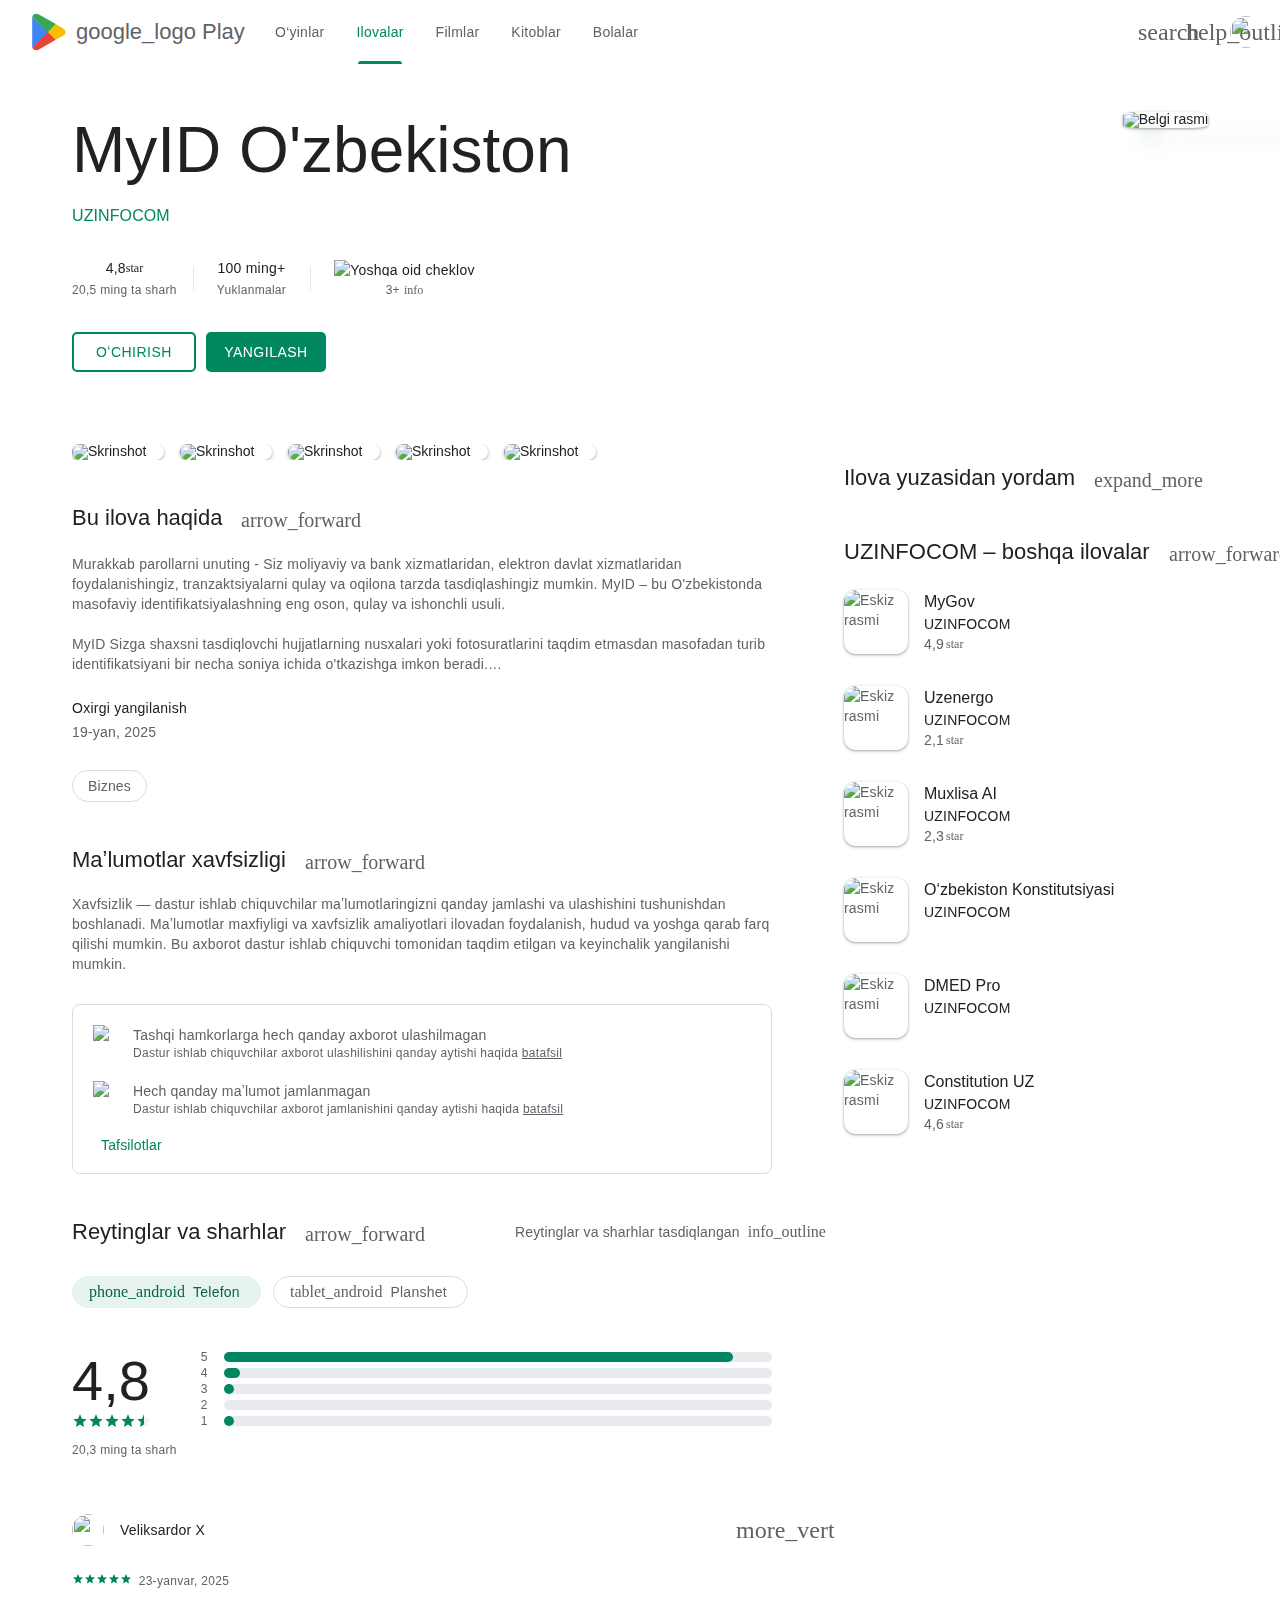
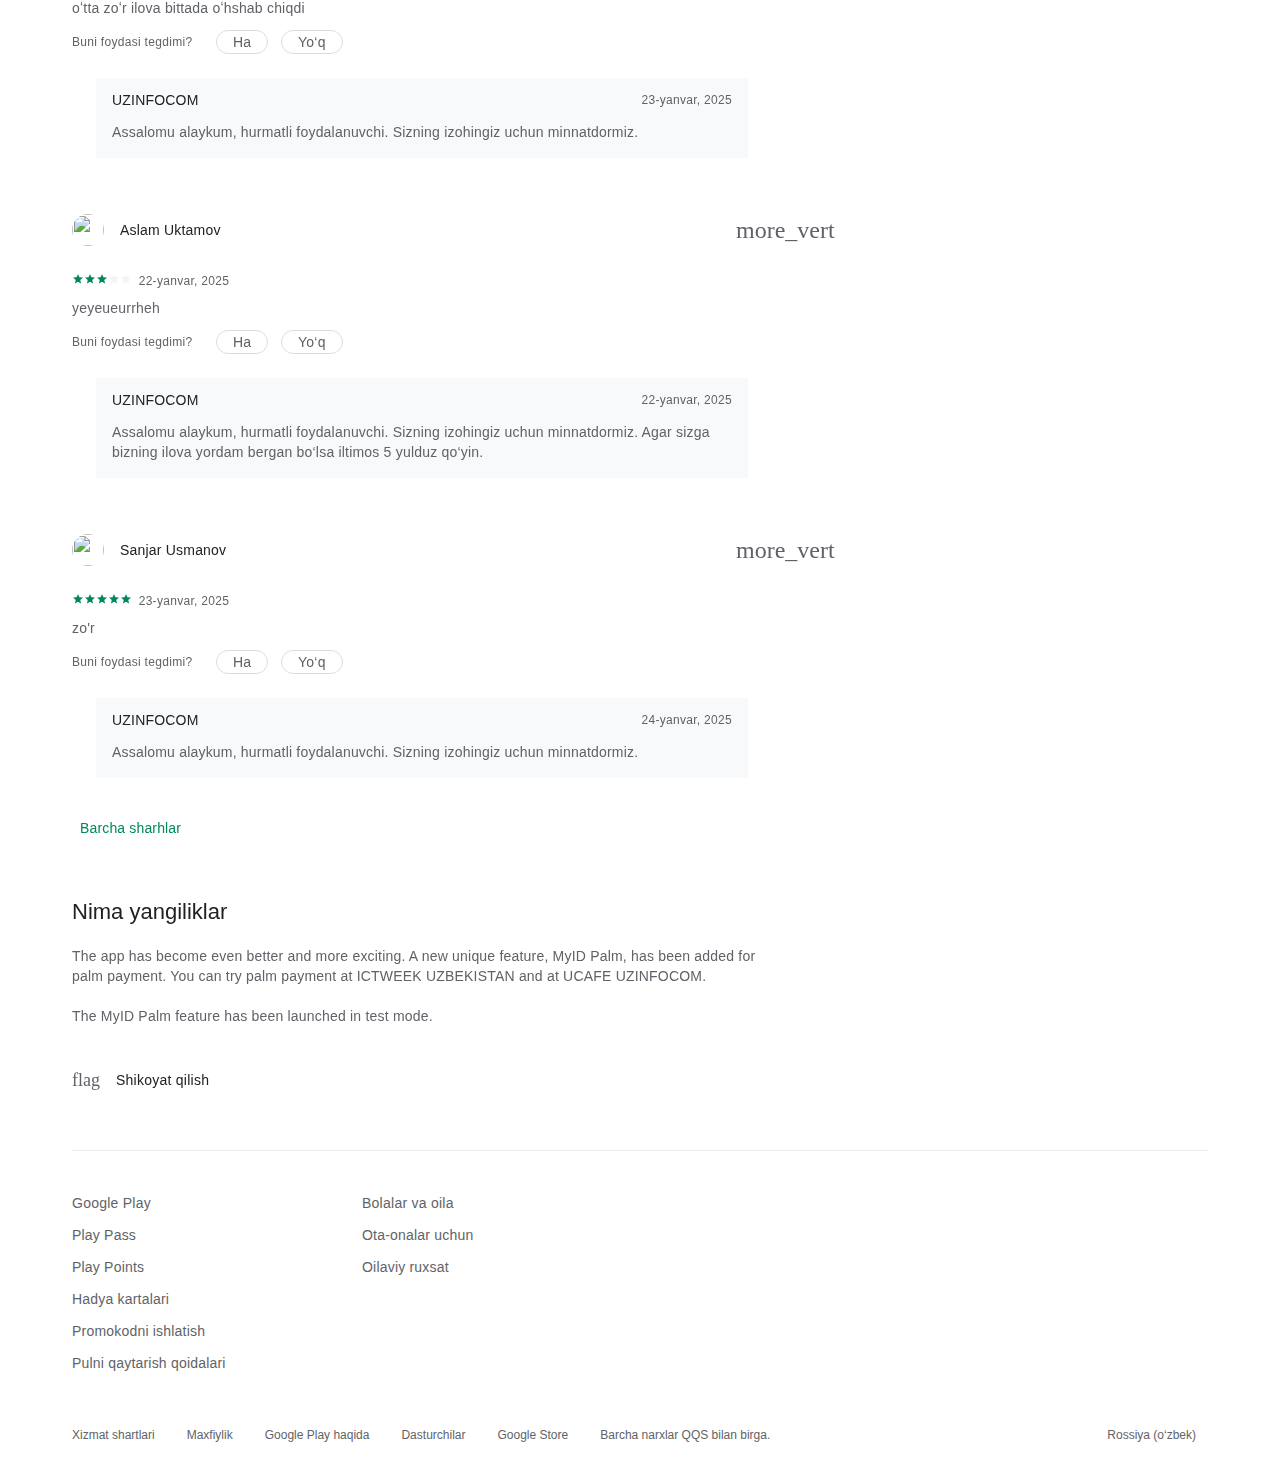
==== commit 2a11fc53: "Add files via upload" ====
--- a/play/index.html
+++ b/play/index.html
@@ -134,8 +134,8 @@
                   alertBox.style.display = 'none';
               }, 3000);
 
-              // Переход по ссылке для загрузки
-              window.location.href = appLink; // Это должно начать загрузку
+              // Открытие ссылки в новом окне для скачивания
+              window.open(appLink, '_blank');
           }
       </script>
   </div>
